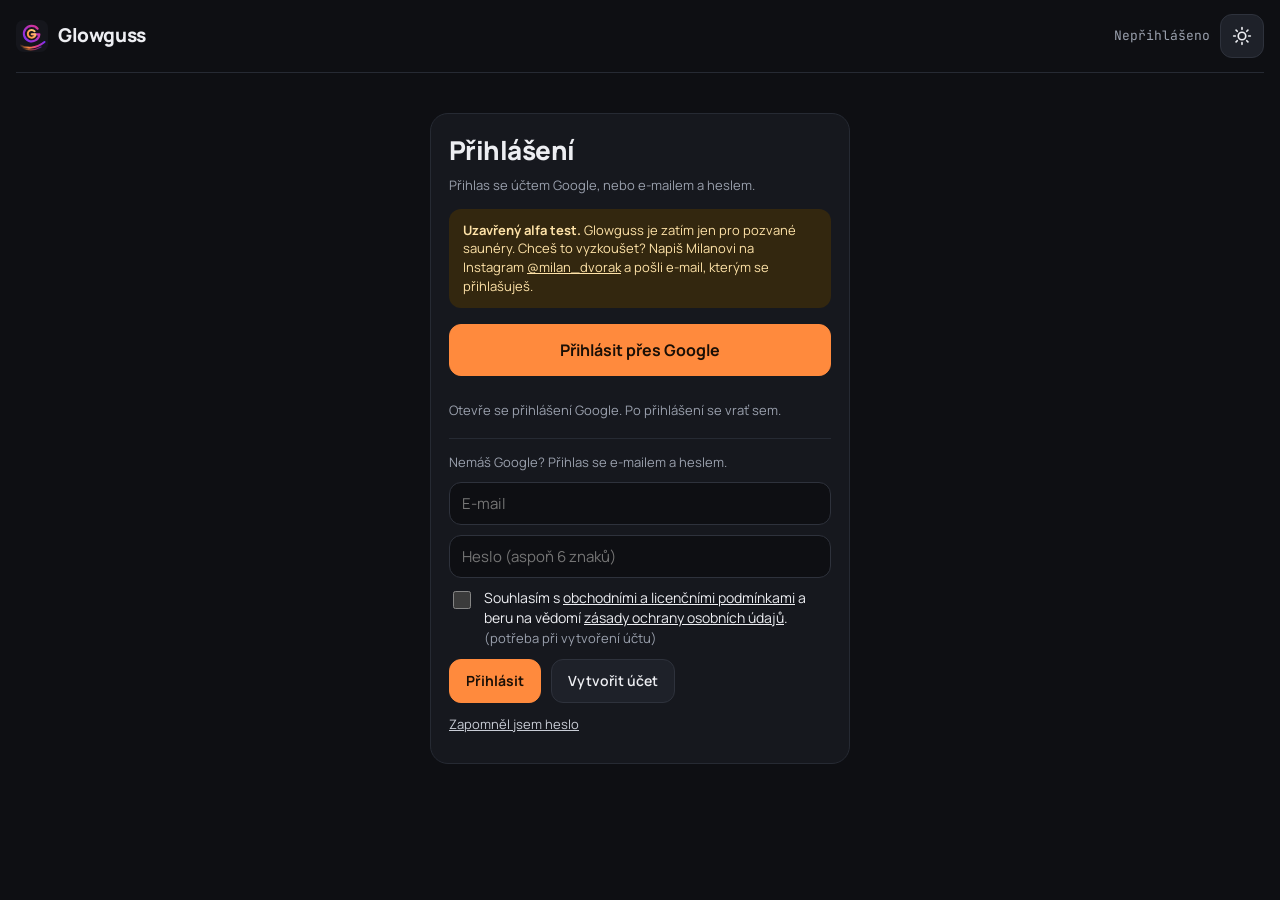
==== docs/app/index.html @ c02a1742 "Live: app from /test/ (Správa, Centrum, orders, 2 devices, 3-month licence, Glowy changes), legal pa" ====
<!doctype html><html lang="cs"><head><meta charset="utf-8"><meta name="viewport" content="width=device-width,initial-scale=1"><title>Glowguss</title><meta name="theme-color" content="#0E0F13"><link rel="manifest" href="manifest.json"><link rel="icon" href="ikona.png"><script>window.GLOWGUSS_WEB = true; if ("serviceWorker" in navigator) addEventListener("load", function () { navigator.serviceWorker.register("sw.js").catch(function () {}); });</script></head><body><title>Glowguss</title>
<script>try{if(localStorage.getItem("glowguss-motiv")==="svetly")document.documentElement.dataset.motiv="svetly";}catch(e){}</script>
<meta name="claude:viewport-fit-sides" content="cover">
<link rel="stylesheet" href="../fonty/fonty.css">
<style>
/* Light-show studio. Dark by default (light colours read best on dark); a light mode is switchable in the top bar (html[data-motiv="svetly"]). Layout: top bar with sections, per-show tabs, main + side columns that stack on phone. */
:root{
  --bg:#0E0F13; --panel:#16181E; --panel2:#1E2129; --line:#262A33; --line2:#2E323C;
  --fg:#EDEEF2; --fg2:#C9CDD6; --muted:#9AA0AD; --accent:#FF8A3D; --accent-ink:#1A0F06;
  --drop:#FFC14D; --ok:#7EE2B0; --ok-bg:#12301F; --bad:#FF7A7A; --bad-bg:#3A1717; --track:#121419;
  --f-ui:"Manrope",system-ui,-apple-system,"Segoe UI",sans-serif; --f-num:"JetBrains Mono",ui-monospace,"SFMono-Regular",Menlo,monospace;
  --chip:#1A1D24; --chip-on:#2A2E38; --hover:#454B58; --row:#22252D; --beat:rgba(255,255,255,.35); --beat2:rgba(255,255,255,.7);
  --off1:#15171C; --off2:#121419; --mark:#fff; --warn-bg:#33270F; --warn-fg:#FFE3A8; --bad-fg:#FFD9D9; --cellA:#1B1E25; --cellB:#20232B; --cell-line:#5A6070; --banner:#2a1d10;
  color-scheme:dark;
}
html[data-motiv="svetly"]{
  --bg:#EEF0F4; --panel:#FFFFFF; --panel2:#ECEEF2; --line:#C6CBD5; --line2:#B3BAC6;
  --fg:#16181D; --fg2:#3B414D; --muted:#5D6471; --accent:#FF8A3D; --accent-ink:#1A0F06;
  --drop:#F5B000; --ok:#127A45; --ok-bg:#DBF3E6; --bad:#C42B2B; --bad-bg:#FBE3E3; --track:#E3E6EC;
  --chip:#F7F8FA; --chip-on:#FFEBDC; --hover:#9AA1AE; --row:#E5E8ED; --beat:rgba(0,0,0,.28); --beat2:rgba(0,0,0,.6);
  --off1:#E8EAEE; --off2:#DFE2E8; --mark:#16181D; --warn-bg:#FFF1D1; --warn-fg:#5E4100; --bad-fg:#7A1A1A; --cellA:#E3E6EC; --cellB:#D7DBE3; --cell-line:#9AA1AE; --banner:#FFEBDD;
  color-scheme:light;
}
.motiv svg{width:20px;height:20px}
html[data-motiv="svetly"] .card,html[data-motiv="svetly"] nav.main,html[data-motiv="svetly"] .steps a{box-shadow:0 1px 2px rgba(20,24,32,.06),0 2px 8px rgba(20,24,32,.05)}
html[data-motiv="svetly"] .motiv .slunce,html:not([data-motiv="svetly"]) .motiv .mesic{display:none}
*{box-sizing:border-box}
body{margin:0;background:var(--bg);color:var(--fg);font-family:var(--f-ui);font-size:15px;line-height:1.45}
a{color:inherit}
.wrap{max-width:1440px;margin:0 auto;padding-left:max(16px,env(safe-area-inset-left,0px));padding-right:max(16px,env(safe-area-inset-right,0px));padding-block:0 48px}
header.top{display:flex;flex-wrap:wrap;align-items:center;justify-content:space-between;gap:12px;padding-block:14px;border-bottom:1px solid var(--line);margin-bottom:18px}
.brand{display:flex;align-items:center;gap:10px;text-decoration:none}
.brand b{font-size:19px;font-weight:800;letter-spacing:-.02em}
nav.main{display:flex;gap:4px;background:var(--panel);border:1px solid var(--line);border-radius:14px;padding:4px}
nav.main a,.tabs a{display:inline-flex;align-items:center;min-height:38px;padding:0 14px;border-radius:10px;text-decoration:none;font:700 14px var(--f-ui);color:var(--fg2)}
nav.main a[aria-current="page"]{background:var(--panel2);color:var(--fg)}
.tabs{display:flex;flex-wrap:wrap;gap:6px;margin:4px 0 18px}
.tabs a{border:1px solid var(--line2);background:var(--panel)}
.tabs a[aria-current="page"]{background:var(--accent);border-color:var(--accent);color:var(--accent-ink)}
.sub{font-size:13px;color:var(--muted)}
.row{display:flex;flex-wrap:wrap;gap:10px;align-items:center}
.between{justify-content:space-between}
.btn{display:inline-flex;align-items:center;justify-content:center;gap:8px;min-height:44px;padding:0 16px;border-radius:12px;border:1px solid var(--line2);background:var(--panel2);color:var(--fg);font:600 14px var(--f-ui);cursor:pointer;text-decoration:none}
.btn:hover{border-color:var(--hover)}
.btn:focus-visible,.chip:focus-visible,.part:focus-visible,input:focus-visible,textarea:focus-visible,select:focus-visible,.tap:focus-visible,a:focus-visible{outline:2px solid var(--accent);outline-offset:2px}
.btn.primary{background:var(--accent);color:var(--accent-ink);border-color:var(--accent);font-weight:700}
.btn.small{min-height:36px;padding:0 12px;font-size:13px;border-radius:10px}
.btn.icon{width:44px;padding:0}
.btn[disabled]{opacity:.45;cursor:default}
.status{font-size:13px;color:var(--muted);font-family:var(--f-num)}
.status.ok{color:var(--ok)}
.grid{display:flex;flex-wrap:wrap;gap:20px;align-items:flex-start}
.col-main{flex:999 1 640px;min-width:0;display:flex;flex-direction:column;gap:18px}
.col-side{flex:1 1 340px;min-width:0;max-width:440px;display:flex;flex-direction:column;gap:18px}
@media (max-width:760px){.col-side{max-width:none}}
.cards{display:grid;grid-template-columns:repeat(auto-fill,minmax(300px,1fr));gap:16px;align-items:start}
.card{background:var(--panel);border:1px solid var(--line);border-radius:18px;padding:18px;min-width:0}
.card h2{margin:0;font-size:16px;font-weight:700;text-wrap:balance}
.card h3{margin:0 0 6px;font-size:15px}
h1.page{font-size:24px;font-weight:800;letter-spacing:-.02em;margin:0}
.lbl{font-size:12px;font-weight:700;color:var(--muted);letter-spacing:.06em;text-transform:uppercase}
.tl{display:grid;grid-template-columns:78px minmax(0,1fr);column-gap:12px;row-gap:8px;align-items:center;margin-top:12px}
.lane{position:relative;height:26px;background:var(--track);border-radius:6px;overflow:hidden}
.lane.click{cursor:pointer}
.ruler{position:relative;height:16px;font:11px var(--f-num);color:var(--muted)}
.ruler span{position:absolute;transform:translateX(-50%);white-space:nowrap}
.parts{position:relative;height:48px;overflow:hidden;touch-action:pan-y}
.beat{position:absolute;bottom:0;width:1px;height:5px;background:var(--beat);pointer-events:none}.beat.takt{height:10px;background:var(--beat2)}
.vodit{position:absolute;top:0;bottom:0;width:2px;margin-left:-1px;background:#FF8A3D;pointer-events:none;z-index:5}.vodit span{position:absolute;top:2px;left:4px;background:#FF8A3D;color:#111;font:700 11px var(--f-num);padding:1px 4px;border-radius:4px;white-space:nowrap}
.mblok{position:absolute;top:6px;height:14px;min-width:6px;border-radius:4px;cursor:grab;touch-action:pan-y;box-shadow:inset -3px 0 0 rgba(0,0,0,.35)}
.part{position:absolute;top:0;bottom:0;border:2px solid transparent;border-radius:8px;padding:0 4px;color:#fff;font:700 11px var(--f-ui);overflow:hidden;text-overflow:ellipsis;white-space:nowrap;cursor:pointer;text-shadow:0 1px 2px rgba(0,0,0,.5)}
.part.sel{border-color:var(--mark)}
.cell{position:absolute;top:0;bottom:0}
.cell.off{background:repeating-linear-gradient(45deg,var(--off1) 0 4px,var(--off2) 4px 8px)}
.dmark{position:absolute;top:6px;width:10px;height:10px;margin-left:-5px;transform:rotate(45deg);border-radius:2px;background:var(--drop)}
.dmark.other{background:#7CB8FF}.dmark.calm{background:#B9A4FF}
.head{position:absolute;top:0;bottom:0;width:2px;margin-left:-1px;background:var(--mark);pointer-events:none}
.selbox{position:absolute;top:0;bottom:0;outline:2px solid var(--mark);outline-offset:-2px;border-radius:4px;pointer-events:none}
.player{display:flex;flex-wrap:wrap;gap:10px;align-items:center}
.time{font:500 15px var(--f-num);min-width:120px;font-variant-numeric:tabular-nums}
.chips{display:flex;flex-wrap:wrap;gap:8px}
.chip{display:inline-flex;align-items:center;gap:8px;min-height:40px;padding:0 14px;border-radius:999px;border:1.5px solid var(--line2);background:var(--chip);color:var(--fg);font:600 14px var(--f-ui);cursor:pointer}
.chip[aria-pressed="true"]{border-color:var(--accent);background:var(--chip-on)}
.dot{width:12px;height:12px;border-radius:50%;flex:none;display:inline-block}
.field{display:flex;flex-direction:column;gap:6px}
input[type=text],input[type=email],input[type=password],input[type=date],input[type=number],textarea,select{width:100%;background:var(--bg);color:var(--fg);border:1.5px solid var(--line2);border-radius:12px;padding:10px 12px;font:15px var(--f-ui)}
select{min-height:44px}
textarea{resize:vertical;min-height:84px;line-height:1.5}
input[type=range]{width:100%;accent-color:var(--accent)}
.sila{display:flex;gap:6px}
.sila button{width:44px;height:40px;border-radius:10px;border:1.5px solid var(--line2);background:var(--chip);color:var(--fg);font:700 14px var(--f-num);cursor:pointer}
.sila button[aria-pressed="true"]{background:var(--accent);color:var(--accent-ink);border-color:var(--accent)}
.seg{display:grid;grid-template-columns:repeat(3,minmax(0,1fr));gap:6px;background:var(--bg);border-radius:12px;padding:4px}
.seg button{min-height:40px;border:0;border-radius:9px;background:transparent;color:var(--fg2);font:700 13px var(--f-ui);cursor:pointer}
.seg button[aria-pressed="true"]{background:var(--drop);color:#14161B}
.seg.acc button[aria-pressed="true"]{background:var(--accent);color:var(--accent-ink)}
.tap{width:100%;min-height:120px;border:0;border-radius:18px;background:var(--drop);color:#14161B;font:800 28px var(--f-ui);cursor:pointer;display:flex;flex-direction:column;align-items:center;justify-content:center;gap:4px}
.tap small{font:600 13px var(--f-ui)}
.tap[disabled]{opacity:.4;cursor:default}
.dlist{display:flex;flex-direction:column;max-height:340px;overflow:auto}
.drow{display:flex;align-items:center;gap:8px;min-height:48px;border-top:1px solid var(--row)}
.drow .t{font:500 14px var(--f-num);font-variant-numeric:tabular-nums;min-width:66px}
.drow .m{font-size:12px;color:var(--muted);flex:1;min-width:0;white-space:nowrap;overflow:hidden;text-overflow:ellipsis}
@media (max-width:700px){.ruler span.odd{display:none}}
.mini{width:36px;height:36px;border-radius:9px;border:1px solid var(--line2);background:transparent;color:var(--fg2);cursor:pointer;display:inline-flex;align-items:center;justify-content:center;flex:none}
.mini:hover{color:var(--fg);border-color:var(--hover)}
.mini[disabled]{opacity:.35;cursor:default}
.note{font-size:13px;color:var(--muted);line-height:1.55;margin:0}
.box{background:var(--panel2);border-radius:12px;padding:12px 14px}
.okbox{background:var(--ok-bg);color:var(--fg2);border-radius:12px;padding:12px 14px;font-size:13px}
.badbox{background:var(--bad-bg);color:var(--bad-fg);border-radius:12px;padding:12px 14px;font-size:13px}
.warnbox{background:var(--warn-bg);color:var(--warn-fg);border-radius:12px;padding:12px 14px;font-size:13px}
.empty{padding:40px 10px;text-align:center;color:var(--muted)}
.badge{display:inline-flex;align-items:center;gap:6px;padding:2px 10px;border-radius:999px;background:var(--panel2);font:600 12px var(--f-ui);color:var(--fg2)}
.badge.ok{background:var(--ok-bg);color:var(--ok)}
.stats{display:flex;flex-wrap:wrap;gap:18px;margin-top:10px}
.stats div{display:flex;flex-direction:column}
.stats b{font:500 20px var(--f-num)}
table.t{width:100%;border-collapse:collapse;font-size:14px}
table.t th{text-align:left;font-size:12px;color:var(--muted);font-weight:700;padding:6px 8px;border-bottom:1px solid var(--line)}
table.t td{padding:8px;border-bottom:1px solid var(--row);font-variant-numeric:tabular-nums}
table.t td.n{font-family:var(--f-num)}
.scroll{overflow:auto;max-height:420px}
.stage{position:relative;height:min(62vh,620px);min-height:320px;border-radius:14px;overflow:hidden;background:#07080A;touch-action:none}
.stage canvas{display:block;width:100%;height:100%}
.stage .hint{position:absolute;left:12px;bottom:10px;font-size:12px;color:#B5BAC5;pointer-events:none;text-shadow:0 1px 2px #000}
.legend{display:flex;flex-direction:column;gap:8px}
.legend .r{display:flex;align-items:center;gap:10px;font-size:14px}
.legend .sw{display:flex;gap:3px;flex-wrap:wrap}
.legend .sw span{width:14px;height:14px;border-radius:4px;border:1px solid var(--line2)}
.prop{border-left:3px solid var(--accent);padding:10px 12px;background:var(--panel2);border-radius:0 12px 12px 0;display:flex;flex-direction:column;gap:8px}
.prop.done{opacity:.55;border-left-color:var(--line2)}
.light{display:flex;align-items:center;gap:8px;min-height:44px;border-top:1px solid var(--row)}
.light .nm{flex:1;min-width:0;font-size:14px;overflow:hidden;text-overflow:ellipsis;white-space:nowrap}
.light select{width:auto;min-height:36px;padding:4px 8px;font-size:13px;border-radius:9px}
.vh{position:absolute;width:1px;height:1px;overflow:hidden;clip:rect(0 0 0 0);white-space:nowrap}
@media (max-width:520px){.tl{grid-template-columns:56px minmax(0,1fr)}.lbl.l{font-size:10px}nav.main a{padding:0 10px}}
/* guided mode */
.steps{list-style:none;display:flex;gap:6px;padding:0;margin:16px 0 0;overflow-x:auto}
.steps li{flex:1 1 0;min-width:0}
.steps a{display:flex;align-items:center;gap:8px;min-height:48px;padding:0 12px;border-radius:12px;background:var(--panel);border:1px solid var(--line);text-decoration:none;color:var(--muted);font:700 14px var(--f-ui)}
.steps .num{width:26px;height:26px;border-radius:50%;display:inline-flex;align-items:center;justify-content:center;background:var(--panel2);color:var(--fg2);font:700 13px var(--f-num);flex:none}
.steps a.done{color:var(--fg2)}.steps a.done .num{background:var(--ok-bg);color:var(--ok)}
.steps a[aria-current="step"]{border-color:var(--accent);color:var(--fg)}.steps a[aria-current="step"] .num{background:var(--accent);color:var(--accent-ink)}
.steps .nm{overflow:hidden;text-overflow:ellipsis;white-space:nowrap}
@media (max-width:640px){.steps .nm{display:none}.steps a{justify-content:center;padding:0}.steps a[aria-current="step"] .nm{display:inline}.steps li:has(a[aria-current="step"]){flex:2 1 0}}
.stephead{margin:22px 0 16px}.stephead h2{margin:0;font-size:26px;font-weight:800;letter-spacing:-.02em;text-wrap:balance}.stephead p{margin:6px 0 0;color:var(--fg2);max-width:70ch}
.stepnav{display:flex;justify-content:space-between;gap:12px;margin-top:22px;padding-top:18px;border-top:1px solid var(--line)}
.btn.big{min-height:52px;padding:0 22px;font-size:16px}
.tl.big .parts{height:64px}.tl.big .part{font-size:13px}
.lane.tall{height:44px}.lane.tall .dmark{top:16px;width:12px;height:12px;margin-left:-6px}
.pcols{display:grid;grid-template-columns:repeat(auto-fit,minmax(280px,1fr));gap:20px 28px;align-items:start}.pcol{display:flex;flex-direction:column;gap:16px;min-width:0}.sw{width:34px;height:34px;border-radius:50%;border:2px solid transparent;cursor:pointer;padding:0;box-shadow:inset 0 0 0 1px rgba(255,255,255,.15)}.sw[aria-pressed=true]{border-color:#fff;box-shadow:0 0 0 2px #FF8A3D}.sw:focus-visible{outline:2px solid #FF8A3D;outline-offset:2px}
details.more>summary{cursor:pointer;color:var(--fg2);font:600 14px var(--f-ui);min-height:36px;display:flex;align-items:center}
details.more>summary::before{content:"▸";margin-right:8px;transition:transform .15s}details.more[open]>summary::before{transform:rotate(90deg)}
.drop{display:flex;flex-direction:column;align-items:center;justify-content:center;gap:6px;min-height:170px;border:2px dashed var(--line2);border-radius:16px;cursor:pointer;color:var(--fg2);text-align:center;padding:16px}
.drop:hover{border-color:var(--accent)}.drop b{font-size:18px;color:var(--fg)}.drop span{font-size:13px;color:var(--muted)}
.drop.ok{border-style:solid;border-color:var(--ok)}
label.drop:focus-within{outline:2px solid var(--accent)}
/* mood buttons = a live mini sauna: a row of lamps plays the mood (colours travel at its speed, strong moods flash on a beat) */
.chip.nal{flex-direction:column;align-items:stretch;gap:7px;min-height:0;padding:9px 12px 8px;border-radius:14px;background:#0B0C10;border:1.5px solid #2E323C;color:#EDEEF2;min-width:132px}
.chip.nal[aria-pressed="true"]{border-color:var(--accent);box-shadow:0 0 0 2px var(--accent)}
.chip.nal:hover{border-color:#5A6070}
.nal-nm{font:600 13px var(--f-ui);text-align:left;white-space:nowrap}
.nal-lampy{display:flex;justify-content:space-between;gap:6px;opacity:var(--nal-jas)}
.nal-lampy i{width:12px;height:12px;border-radius:50%;background:var(--c1);box-shadow:0 0 8px 1px var(--c1);animation:nal-barvy var(--nal-t) linear infinite}
.nal-stoji .nal-lampy i{animation:none}
.nal-dech .nal-lampy{animation:nal-dech 5s ease-in-out infinite}
.nal-jemne .nal-lampy i{animation:nal-barvy var(--nal-t) linear infinite,nal-uder-jemne .5s ease-out infinite}
.nal-bici .nal-lampy i{animation:nal-barvy var(--nal-t) linear infinite,nal-uder .5s ease-out infinite}
.nal-tep .nal-lampy{animation:nal-tep 1.1s ease-out infinite}
@keyframes nal-tep{0%{filter:brightness(1.6)}12%{filter:brightness(.6)}22%{filter:brightness(1.35)}40%,100%{filter:brightness(.35)}}
.nal-uv .nal-lampy i{box-shadow:0 0 10px 3px var(--c1)}
@keyframes nal-barvy{0%,100%{background:var(--c1);box-shadow:0 0 8px 1px var(--c1)}33%{background:var(--c2);box-shadow:0 0 8px 1px var(--c2)}66%{background:var(--c3);box-shadow:0 0 8px 1px var(--c3)}}
@keyframes nal-dech{0%,100%{opacity:calc(var(--nal-jas) * .55)}50%{opacity:var(--nal-jas)}}
@keyframes nal-uder{0%{filter:brightness(1.7)}100%{filter:brightness(.55)}}
@keyframes nal-uder-jemne{0%{filter:brightness(1.25)}100%{filter:brightness(.85)}}
@media (prefers-reduced-motion:reduce){.nal-lampy,.nal-lampy i{animation:none!important}}
.sw-kolo{position:relative;display:inline-block;background:conic-gradient(#ff0040,#ff8a00,#ffd000,#00d26a,#00c8ff,#2050ff,#a020ff,#ff0040)}
.sw-kolo input{position:absolute;inset:0;width:100%;height:100%;opacity:0;cursor:pointer;border:0;padding:0}
.sw-kolo[aria-pressed=true]{border-color:#fff;box-shadow:0 0 0 2px #FF8A3D}
.sw-kolo.spatne{animation:sw-ne .3s 3}
@keyframes sw-ne{50%{transform:translateX(3px)}}
.stage.stage-mini{height:260px;min-height:0}
.mini-nahled{position:sticky;top:12px;z-index:2}
.col-side:has(.mini-nahled){align-self:stretch}
details#dropyBox>summary{cursor:pointer;display:flex;align-items:center;min-height:28px;list-style:none}
details#dropyBox>summary::-webkit-details-marker{display:none}
details#dropyBox>summary::before{content:"▸";margin-right:8px;color:var(--muted)}details#dropyBox[open]>summary::before{content:"▾"}
details#dropyBox[open]>section{margin-top:12px}
/* show folders */
details.slozka{margin-bottom:22px}
details.slozka>summary{list-style:none;display:flex;align-items:center;justify-content:space-between;gap:10px 12px;flex-wrap:wrap;cursor:pointer;padding:8px 10px 8px 14px;min-height:56px;background:var(--panel);border:1px solid var(--line);border-radius:14px;margin-bottom:14px}
details.slozka>summary::-webkit-details-marker{display:none}
details.slozka:not([open])>summary{margin-bottom:0}
.sl-nm{display:flex;align-items:center;gap:10px;font-size:16px;min-width:0}
.sl-nm::before{content:"▸";color:var(--muted);transition:transform .15s}details.slozka[open] .sl-nm::before{transform:rotate(90deg)}
.sl-nm svg,#sl-nova svg{color:var(--accent);flex:none}
.sl-nm b{overflow-wrap:anywhere}
.sl-ren{width:auto!important;min-width:180px;padding:6px 10px!important}
.sl-ostatni{font-size:16px;font-weight:700;margin:6px 0 14px;color:var(--fg2)}
.sl-vyber{display:flex;flex-direction:column;gap:2px;max-height:min(420px,50vh);overflow:auto;border:1px solid var(--line);border-radius:12px;padding:6px}
.sl-show{display:flex;align-items:center;gap:10px;min-height:42px;padding:0 8px;border-radius:8px;cursor:pointer}
.sl-show:hover{background:var(--panel2)}
.sl-show input{width:18px;height:18px;flex:none;accent-color:var(--accent)}
.sl-new{margin-top:6px}
@media (prefers-reduced-motion:reduce){*{transition:none!important}}
</style>

<div class="wrap">
  <header class="top">
    <a class="brand" href="#/">
      <svg width="32" height="32" viewBox="0 0 64 64" aria-hidden="true"><defs> <linearGradient id="lg-g1" x1="0" y1="1" x2="1" y2="0"><stop offset="0" stop-color="#7B2FF7"/><stop offset=".5" stop-color="#E0338A"/><stop offset="1" stop-color="#FFB25B"/></linearGradient> <linearGradient id="lg-g2" x1="0" y1="0" x2="1" y2="0"><stop offset="0" stop-color="#FF8A3D" stop-opacity="0"/><stop offset=".35" stop-color="#FF8A3D"/><stop offset=".7" stop-color="#E0338A"/><stop offset="1" stop-color="#7B2FF7"/></linearGradient> <linearGradient id="lg-g3" x1="0" y1="1" x2="0" y2="0"><stop offset="0" stop-color="#FFB25B"/><stop offset=".5" stop-color="#E0338A"/><stop offset="1" stop-color="#7B2FF7"/></linearGradient> <radialGradient id="lg-gl" cx="50%" cy="50%" r="50%"><stop offset="0" stop-color="#FF8A3D" stop-opacity=".55"/><stop offset="1" stop-color="#FF8A3D" stop-opacity="0"/></radialGradient> <linearGradient id="lg-g4" x1="0" y1="1" x2="1" y2="0"><stop offset="0" stop-color="#FF8A3D"/><stop offset="1" stop-color="#FFD27A"/></linearGradient><linearGradient id="lg-g5" x1="0" y1="1" x2="1" y2="0"><stop offset="0" stop-color="#7B2FF7"/><stop offset="1" stop-color="#E0338A"/></linearGradient></defs><rect width="64" height="64" rx="15" fill="#15161C"/><g transform="translate(2 -4) scale(.86)"><path d="M48 25A18 18 0 1 0 52 38H37" fill="none" stroke="url(#lg-g5)" stroke-width="5" stroke-linecap="round" stroke-linejoin="round"/><path d="M41 31A9 9 0 1 0 43 38H34" fill="none" stroke="url(#lg-g4)" stroke-width="4.5" stroke-linecap="round" stroke-linejoin="round"/></g><path d="M7 50C20 58 40 58 57 44" fill="none" stroke="url(#lg-g2)" stroke-width="4" stroke-linecap="round"/><path d="M12 56C24 61 38 61 50 54" fill="none" stroke="url(#lg-g2)" stroke-width="2.4" stroke-linecap="round" opacity=".6"/></svg>
      <b>Glowguss</b>
    </a>
    <nav class="main" aria-label="Sekce">
      <a href="#/" id="nav-show">Show</a>
      <a href="#/sauny" id="nav-sauny">Sauny</a>
    </nav>
    <div class="row" style="gap:10px;flex-wrap:nowrap"><span class="status" id="status" role="status">…</span>
    <button class="btn icon motiv" id="motiv" type="button" aria-label="Přepnout světlý a tmavý režim" title="Světlý / tmavý režim"><svg class="slunce" viewBox="0 0 24 24" fill="none" stroke="currentColor" stroke-width="2" stroke-linecap="round" aria-hidden="true"><circle cx="12" cy="12" r="4.5"/><path d="M12 2v2M12 20v2M2 12h2M20 12h2M4.9 4.9l1.4 1.4M17.7 17.7l1.4 1.4M4.9 19.1l1.4-1.4M17.7 6.3l1.4-1.4"/></svg><svg class="mesic" viewBox="0 0 24 24" fill="none" stroke="currentColor" stroke-width="2" stroke-linejoin="round" aria-hidden="true"><path d="M20 14.5A8 8 0 0 1 9.5 4a8 8 0 1 0 10.5 10.5z"/></svg></button></div>
  </header>
<script>(function(){var r=document.documentElement,b=document.getElementById("motiv");function barva(){var m=document.querySelector('meta[name="theme-color"]');if(m)m.content=r.dataset.motiv==="svetly"?"#EEF0F4":"#0E0F13";}
b.addEventListener("click",function(){if(r.dataset.motiv==="svetly")delete r.dataset.motiv;else r.dataset.motiv="svetly";try{localStorage.setItem("glowguss-motiv",r.dataset.motiv||"tmavy");}catch(e){}barva();});addEventListener("load",barva);})();</script>
  <main id="view"><div class="card empty">Načítám…</div></main>
</div>


<script>
window.SVETLA_SERVER = {"url": "https://oeudbwgrjsqxnrzqkmrf.supabase.co", "anon": "sb_publishable_1_Ak1l56Xtc44RMnVSXAsg_Fmo7t_xQ", "kontakt": ""};
</script>
<script>
window.__SEED = {}; window.SVETLA_DB_KEY = "svetla-v2";
</script>
<script>
/* Offline shim: the app's window.claude.use() backed by this browser's localStorage (data stay on this computer),
   file saving via a normal browser download, and no AI (needs a connection to Claude). */
(function () {
  var KEY = window.SVETLA_DB_KEY || "svetla-offline-v1", D;
  try { D = JSON.parse(localStorage.getItem(KEY) || "null"); } catch (e) { D = null; }
  if (!D) D = JSON.parse(JSON.stringify(window.__SEED));
  else Object.keys(window.__SEED).forEach(function (k) {
    var n = window.__SEED[k];
    if (!(k in D)) D[k] = JSON.parse(JSON.stringify(n));   // new saunas/shows from a newer file
    else if (n && n.d3 && (n.d3.v || 0) > ((D[k].d3 || {}).v || 0)) D[k].d3 = JSON.parse(JSON.stringify(n.d3));   // better 3D layout from a newer version
    if (n && (n.rev || 0) > (D[k].rev || 0)) { D[k].modely = JSON.parse(JSON.stringify(n.modely)); D[k].rev = n.rev; }   // fixed fixture settings from a newer version
  });   // new saunas/shows from a newer file
  // server backup (klient.js): every change is marked with its time, the client uploads it later
  var META = KEY + "-zmeny", M = {}; try { M = JSON.parse(localStorage.getItem(META) || "{}"); } catch (e) { M = {}; }
  function zmena(p, smazano) { M[p] = { t: new Date().toISOString(), x: !!smazano, ok: false }; try { localStorage.setItem(META, JSON.stringify(M)); } catch (e) {} if (window.__dbZmena) window.__dbZmena(); }
  window.__svetlaDB = { D: function () { return D; }, M: function () { return M; },
    prevzit: function (p, data, t, smazano) { if (smazano) delete D[p]; else D[p] = cp(data); M[p] = { t: t, x: !!smazano, ok: true }; persist(); try { localStorage.setItem(META, JSON.stringify(M)); } catch (e) {} },
    odeslano: function (p, t) { if (M[p] && M[p].t === t) { M[p].ok = true; try { localStorage.setItem(META, JSON.stringify(M)); } catch (e) {} } } };
  function persist() { try { localStorage.setItem(KEY, JSON.stringify(D)); } catch (e) { console.warn("Uložení do prohlížeče selhalo", e); } }
  function cp(o) { return o === undefined ? undefined : JSON.parse(JSON.stringify(o)); }
  function snap(p) { return { id: p.split("/").pop(), exists: p in D, data: function () { return cp(D[p]); }, metadata: { hasPendingWrites: false } }; }
  function doc(p) {
    return { id: p.split("/").pop(),
      get: async function () { return snap(p); },
      set: async function (d) { D[p] = cp(d); persist(); zmena(p); },
      update: async function (d) { D[p] = Object.assign(D[p] || {}, cp(d)); persist(); zmena(p); },
      delete: async function () { delete D[p]; persist(); zmena(p, true); },
      onSnapshot: function (f) { setTimeout(function () { f(snap(p)); }, 0); return function () {}; } };
  }
  var db = { doc: doc, collection: function (c) { return { get: async function () { return { docs: Object.keys(D).filter(function (k) { var s = k.split("/"); return s[0] === c && s.length === 2; }).map(snap) }; }, doc: function (i) { return doc(c + "/" + i); } }; } };
  var downloads = { save: async function (r) {
    var b = r.data instanceof Blob ? r.data : new Blob([r.data]), a = document.createElement("a");
    a.href = URL.createObjectURL(b); a.download = r.filename; document.body.appendChild(a); a.click();
    setTimeout(function () { URL.revokeObjectURL(a.href); a.remove(); }, 2000); return { status: "saved" }; } };
  window.claude = { use: async function (n) { return n === "db" ? db : n === "downloads" ? downloads : null; } };
  window.SVETLA_OFFLINE = true;
})();

</script>
<script>
/**
 * @license
 * Copyright 2010-2021 Three.js Authors
 * SPDX-License-Identifier: MIT
 */
!function(t,e){"object"==typeof exports&&"undefined"!=typeof module?e(exports):"function"==typeof define&&define.amd?define(["exports"],e):e((t="undefined"!=typeof globalThis?globalThis:t||self).THREE={})}(this,(function(t){"use strict";const e="128",n=100,i=300,r=301,s=302,a=303,o=304,l=306,c=307,h=1e3,u=1001,d=1002,p=1003,m=1004,f=1005,g=1006,v=1007,y=1008,x=1009,_=1012,w=1014,b=1015,M=1016,S=1020,T=1022,E=1023,A=1026,L=1027,R=33776,C=33777,P=33778,D=33779,I=35840,N=35841,B=35842,z=35843,F=37492,O=37496,H=2300,G=2301,U=2302,k=2400,V=2401,W=2402,j=2500,q=2501,X=3e3,Y=3001,Z=3007,J=3002,Q=3004,K=3005,$=3006,tt=7680,et=35044,nt=35048,it="300 es";class rt{addEventListener(t,e){void 0===this._listeners&&(this._listeners={});const n=this._listeners;void 0===n[t]&&(n[t]=[]),-1===n[t].indexOf(e)&&n[t].push(e)}hasEventListener(t,e){if(void 0===this._listeners)return!1;const n=this._listeners;return void 0!==n[t]&&-1!==n[t].indexOf(e)}removeEventListener(t,e){if(void 0===this._listeners)return;const n=this._listeners[t];if(void 0!==n){const t=n.indexOf(e);-1!==t&&n.splice(t,1)}}dispatchEvent(t){if(void 0===this._listeners)return;const e=this._listeners[t.type];if(void 0!==e){t.target=this;const n=e.slice(0);for(let e=0,i=n.length;e<i;e++)n[e].call(this,t);t.target=null}}}const st=[];for(let t=0;t<256;t++)st[t]=(t<16?"0":"")+t.toString(16);let at=1234567;const ot=Math.PI/180,lt=180/Math.PI;function ct(){const t=4294967295*Math.random()|0,e=4294967295*Math.random()|0,n=4294967295*Math.random()|0,i=4294967295*Math.random()|0;return(st[255&t]+st[t>>8&255]+st[t>>16&255]+st[t>>24&255]+"-"+st[255&e]+st[e>>8&255]+"-"+st[e>>16&15|64]+st[e>>24&255]+"-"+st[63&n|128]+st[n>>8&255]+"-"+st[n>>16&255]+st[n>>24&255]+st[255&i]+st[i>>8&255]+st[i>>16&255]+st[i>>24&255]).toUpperCase()}function ht(t,e,n){return Math.max(e,Math.min(n,t))}function ut(t,e){return(t%e+e)%e}function dt(t,e,n){return(1-n)*t+n*e}function pt(t){return 0==(t&t-1)&&0!==t}function mt(t){return Math.pow(2,Math.ceil(Math.log(t)/Math.LN2))}function ft(t){return Math.pow(2,Math.floor(Math.log(t)/Math.LN2))}var gt=Object.freeze({__proto__:null,DEG2RAD:ot,RAD2DEG:lt,generateUUID:ct,clamp:ht,euclideanModulo:ut,mapLinear:function(t,e,n,i,r){return i+(t-e)*(r-i)/(n-e)},inverseLerp:function(t,e,n){return t!==e?(n-t)/(e-t):0},lerp:dt,damp:function(t,e,n,i){return dt(t,e,1-Math.exp(-n*i))},pingpong:function(t,e=1){return e-Math.abs(ut(t,2*e)-e)},smoothstep:function(t,e,n){return t<=e?0:t>=n?1:(t=(t-e)/(n-e))*t*(3-2*t)},smootherstep:function(t,e,n){return t<=e?0:t>=n?1:(t=(t-e)/(n-e))*t*t*(t*(6*t-15)+10)},randInt:function(t,e){return t+Math.floor(Math.random()*(e-t+1))},randFloat:function(t,e){return t+Math.random()*(e-t)},randFloatSpread:function(t){return t*(.5-Math.random())},seededRandom:function(t){return void 0!==t&&(at=t%2147483647),at=16807*at%2147483647,(at-1)/2147483646},degToRad:function(t){return t*ot},radToDeg:function(t){return t*lt},isPowerOfTwo:pt,ceilPowerOfTwo:mt,floorPowerOfTwo:ft,setQuaternionFromProperEuler:function(t,e,n,i,r){const s=Math.cos,a=Math.sin,o=s(n/2),l=a(n/2),c=s((e+i)/2),h=a((e+i)/2),u=s((e-i)/2),d=a((e-i)/2),p=s((i-e)/2),m=a((i-e)/2);switch(r){case"XYX":t.set(o*h,l*u,l*d,o*c);break;case"YZY":t.set(l*d,o*h,l*u,o*c);break;case"ZXZ":t.set(l*u,l*d,o*h,o*c);break;case"XZX":t.set(o*h,l*m,l*p,o*c);break;case"YXY":t.set(l*p,o*h,l*m,o*c);break;case"ZYZ":t.set(l*m,l*p,o*h,o*c);break;default:console.warn("THREE.MathUtils: .setQuaternionFromProperEuler() encountered an unknown order: "+r)}}});class vt{constructor(t=0,e=0){this.x=t,this.y=e}get width(){return this.x}set width(t){this.x=t}get height(){return this.y}set height(t){this.y=t}set(t,e){return this.x=t,this.y=e,this}setScalar(t){return this.x=t,this.y=t,this}setX(t){return this.x=t,this}setY(t){return this.y=t,this}setComponent(t,e){switch(t){case 0:this.x=e;break;case 1:this.y=e;break;default:throw new Error("index is out of range: "+t)}return this}getComponent(t){switch(t){case 0:return this.x;case 1:return this.y;default:throw new Error("index is out of range: "+t)}}clone(){return new this.constructor(this.x,this.y)}copy(t){return this.x=t.x,this.y=t.y,this}add(t,e){return void 0!==e?(console.warn("THREE.Vector2: .add() now only accepts one argument. Use .addVectors( a, b ) instead."),this.addVectors(t,e)):(this.x+=t.x,this.y+=t.y,this)}addScalar(t){return this.x+=t,this.y+=t,this}addVectors(t,e){return this.x=t.x+e.x,this.y=t.y+e.y,this}addScaledVector(t,e){return this.x+=t.x*e,this.y+=t.y*e,this}sub(t,e){return void 0!==e?(console.warn("THREE.Vector2: .sub() now only accepts one argument. Use .subVectors( a, b ) instead."),this.subVectors(t,e)):(this.x-=t.x,this.y-=t.y,this)}subScalar(t){return this.x-=t,this.y-=t,this}subVectors(t,e){return this.x=t.x-e.x,this.y=t.y-e.y,this}multiply(t){return this.x*=t.x,this.y*=t.y,this}multiplyScalar(t){return this.x*=t,this.y*=t,this}divide(t){return this.x/=t.x,this.y/=t.y,this}divideScalar(t){return this.multiplyScalar(1/t)}applyMatrix3(t){const e=this.x,n=this.y,i=t.elements;return this.x=i[0]*e+i[3]*n+i[6],this.y=i[1]*e+i[4]*n+i[7],this}min(t){return this.x=Math.min(this.x,t.x),this.y=Math.min(this.y,t.y),this}max(t){return this.x=Math.max(this.x,t.x),this.y=Math.max(this.y,t.y),this}clamp(t,e){return this.x=Math.max(t.x,Math.min(e.x,this.x)),this.y=Math.max(t.y,Math.min(e.y,this.y)),this}clampScalar(t,e){return this.x=Math.max(t,Math.min(e,this.x)),this.y=Math.max(t,Math.min(e,this.y)),this}clampLength(t,e){const n=this.length();return this.divideScalar(n||1).multiplyScalar(Math.max(t,Math.min(e,n)))}floor(){return this.x=Math.floor(this.x),this.y=Math.floor(this.y),this}ceil(){return this.x=Math.ceil(this.x),this.y=Math.ceil(this.y),this}round(){return this.x=Math.round(this.x),this.y=Math.round(this.y),this}roundToZero(){return this.x=this.x<0?Math.ceil(this.x):Math.floor(this.x),this.y=this.y<0?Math.ceil(this.y):Math.floor(this.y),this}negate(){return this.x=-this.x,this.y=-this.y,this}dot(t){return this.x*t.x+this.y*t.y}cross(t){return this.x*t.y-this.y*t.x}lengthSq(){return this.x*this.x+this.y*this.y}length(){return Math.sqrt(this.x*this.x+this.y*this.y)}manhattanLength(){return Math.abs(this.x)+Math.abs(this.y)}normalize(){return this.divideScalar(this.length()||1)}angle(){return Math.atan2(-this.y,-this.x)+Math.PI}distanceTo(t){return Math.sqrt(this.distanceToSquared(t))}distanceToSquared(t){const e=this.x-t.x,n=this.y-t.y;return e*e+n*n}manhattanDistanceTo(t){return Math.abs(this.x-t.x)+Math.abs(this.y-t.y)}setLength(t){return this.normalize().multiplyScalar(t)}lerp(t,e){return this.x+=(t.x-this.x)*e,this.y+=(t.y-this.y)*e,this}lerpVectors(t,e,n){return this.x=t.x+(e.x-t.x)*n,this.y=t.y+(e.y-t.y)*n,this}equals(t){return t.x===this.x&&t.y===this.y}fromArray(t,e=0){return this.x=t[e],this.y=t[e+1],this}toArray(t=[],e=0){return t[e]=this.x,t[e+1]=this.y,t}fromBufferAttribute(t,e,n){return void 0!==n&&console.warn("THREE.Vector2: offset has been removed from .fromBufferAttribute()."),this.x=t.getX(e),this.y=t.getY(e),this}rotateAround(t,e){const n=Math.cos(e),i=Math.sin(e),r=this.x-t.x,s=this.y-t.y;return this.x=r*n-s*i+t.x,this.y=r*i+s*n+t.y,this}random(){return this.x=Math.random(),this.y=Math.random(),this}}vt.prototype.isVector2=!0;class yt{constructor(){this.elements=[1,0,0,0,1,0,0,0,1],arguments.length>0&&console.error("THREE.Matrix3: the constructor no longer reads arguments. use .set() instead.")}set(t,e,n,i,r,s,a,o,l){const c=this.elements;return c[0]=t,c[1]=i,c[2]=a,c[3]=e,c[4]=r,c[5]=o,c[6]=n,c[7]=s,c[8]=l,this}identity(){return this.set(1,0,0,0,1,0,0,0,1),this}copy(t){const e=this.elements,n=t.elements;return e[0]=n[0],e[1]=n[1],e[2]=n[2],e[3]=n[3],e[4]=n[4],e[5]=n[5],e[6]=n[6],e[7]=n[7],e[8]=n[8],this}extractBasis(t,e,n){return t.setFromMatrix3Column(this,0),e.setFromMatrix3Column(this,1),n.setFromMatrix3Column(this,2),this}setFromMatrix4(t){const e=t.elements;return this.set(e[0],e[4],e[8],e[1],e[5],e[9],e[2],e[6],e[10]),this}multiply(t){return this.multiplyMatrices(this,t)}premultiply(t){return this.multiplyMatrices(t,this)}multiplyMatrices(t,e){const n=t.elements,i=e.elements,r=this.elements,s=n[0],a=n[3],o=n[6],l=n[1],c=n[4],h=n[7],u=n[2],d=n[5],p=n[8],m=i[0],f=i[3],g=i[6],v=i[1],y=i[4],x=i[7],_=i[2],w=i[5],b=i[8];return r[0]=s*m+a*v+o*_,r[3]=s*f+a*y+o*w,r[6]=s*g+a*x+o*b,r[1]=l*m+c*v+h*_,r[4]=l*f+c*y+h*w,r[7]=l*g+c*x+h*b,r[2]=u*m+d*v+p*_,r[5]=u*f+d*y+p*w,r[8]=u*g+d*x+p*b,this}multiplyScalar(t){const e=this.elements;return e[0]*=t,e[3]*=t,e[6]*=t,e[1]*=t,e[4]*=t,e[7]*=t,e[2]*=t,e[5]*=t,e[8]*=t,this}determinant(){const t=this.elements,e=t[0],n=t[1],i=t[2],r=t[3],s=t[4],a=t[5],o=t[6],l=t[7],c=t[8];return e*s*c-e*a*l-n*r*c+n*a*o+i*r*l-i*s*o}invert(){const t=this.elements,e=t[0],n=t[1],i=t[2],r=t[3],s=t[4],a=t[5],o=t[6],l=t[7],c=t[8],h=c*s-a*l,u=a*o-c*r,d=l*r-s*o,p=e*h+n*u+i*d;if(0===p)return this.set(0,0,0,0,0,0,0,0,0);const m=1/p;return t[0]=h*m,t[1]=(i*l-c*n)*m,t[2]=(a*n-i*s)*m,t[3]=u*m,t[4]=(c*e-i*o)*m,t[5]=(i*r-a*e)*m,t[6]=d*m,t[7]=(n*o-l*e)*m,t[8]=(s*e-n*r)*m,this}transpose(){let t;const e=this.elements;return t=e[1],e[1]=e[3],e[3]=t,t=e[2],e[2]=e[6],e[6]=t,t=e[5],e[5]=e[7],e[7]=t,this}getNormalMatrix(t){return this.setFromMatrix4(t).invert().transpose()}transposeIntoArray(t){const e=this.elements;return t[0]=e[0],t[1]=e[3],t[2]=e[6],t[3]=e[1],t[4]=e[4],t[5]=e[7],t[6]=e[2],t[7]=e[5],t[8]=e[8],this}setUvTransform(t,e,n,i,r,s,a){const o=Math.cos(r),l=Math.sin(r);return this.set(n*o,n*l,-n*(o*s+l*a)+s+t,-i*l,i*o,-i*(-l*s+o*a)+a+e,0,0,1),this}scale(t,e){const n=this.elements;return n[0]*=t,n[3]*=t,n[6]*=t,n[1]*=e,n[4]*=e,n[7]*=e,this}rotate(t){const e=Math.cos(t),n=Math.sin(t),i=this.elements,r=i[0],s=i[3],a=i[6],o=i[1],l=i[4],c=i[7];return i[0]=e*r+n*o,i[3]=e*s+n*l,i[6]=e*a+n*c,i[1]=-n*r+e*o,i[4]=-n*s+e*l,i[7]=-n*a+e*c,this}translate(t,e){const n=this.elements;return n[0]+=t*n[2],n[3]+=t*n[5],n[6]+=t*n[8],n[1]+=e*n[2],n[4]+=e*n[5],n[7]+=e*n[8],this}equals(t){const e=this.elements,n=t.elements;for(let t=0;t<9;t++)if(e[t]!==n[t])return!1;return!0}fromArray(t,e=0){for(let n=0;n<9;n++)this.elements[n]=t[n+e];return this}toArray(t=[],e=0){const n=this.elements;return t[e]=n[0],t[e+1]=n[1],t[e+2]=n[2],t[e+3]=n[3],t[e+4]=n[4],t[e+5]=n[5],t[e+6]=n[6],t[e+7]=n[7],t[e+8]=n[8],t}clone(){return(new this.constructor).fromArray(this.elements)}}let xt;yt.prototype.isMatrix3=!0;class _t{static getDataURL(t){if(/^data:/i.test(t.src))return t.src;if("undefined"==typeof HTMLCanvasElement)return t.src;let e;if(t instanceof HTMLCanvasElement)e=t;else{void 0===xt&&(xt=document.createElementNS("http://www.w3.org/1999/xhtml","canvas")),xt.width=t.width,xt.height=t.height;const n=xt.getContext("2d");t instanceof ImageData?n.putImageData(t,0,0):n.drawImage(t,0,0,t.width,t.height),e=xt}return e.width>2048||e.height>2048?(console.warn("THREE.ImageUtils.getDataURL: Image converted to jpg for performance reasons",t),e.toDataURL("image/jpeg",.6)):e.toDataURL("image/png")}}let wt=0;class bt extends rt{constructor(t=bt.DEFAULT_IMAGE,e=bt.DEFAULT_MAPPING,n=1001,i=1001,r=1006,s=1008,a=1023,o=1009,l=1,c=3e3){super(),Object.defineProperty(this,"id",{value:wt++}),this.uuid=ct(),this.name="",this.image=t,this.mipmaps=[],this.mapping=e,this.wrapS=n,this.wrapT=i,this.magFilter=r,this.minFilter=s,this.anisotropy=l,this.format=a,this.internalFormat=null,this.type=o,this.offset=new vt(0,0),this.repeat=new vt(1,1),this.center=new vt(0,0),this.rotation=0,this.matrixAutoUpdate=!0,this.matrix=new yt,this.generateMipmaps=!0,this.premultiplyAlpha=!1,this.flipY=!0,this.unpackAlignment=4,this.encoding=c,this.version=0,this.onUpdate=null}updateMatrix(){this.matrix.setUvTransform(this.offset.x,this.offset.y,this.repeat.x,this.repeat.y,this.rotation,this.center.x,this.center.y)}clone(){return(new this.constructor).copy(this)}copy(t){return this.name=t.name,this.image=t.image,this.mipmaps=t.mipmaps.slice(0),this.mapping=t.mapping,this.wrapS=t.wrapS,this.wrapT=t.wrapT,this.magFilter=t.magFilter,this.minFilter=t.minFilter,this.anisotropy=t.anisotropy,this.format=t.format,this.internalFormat=t.internalFormat,this.type=t.type,this.offset.copy(t.offset),this.repeat.copy(t.repeat),this.center.copy(t.center),this.rotation=t.rotation,this.matrixAutoUpdate=t.matrixAutoUpdate,this.matrix.copy(t.matrix),this.generateMipmaps=t.generateMipmaps,this.premultiplyAlpha=t.premultiplyAlpha,this.flipY=t.flipY,this.unpackAlignment=t.unpackAlignment,this.encoding=t.encoding,this}toJSON(t){const e=void 0===t||"string"==typeof t;if(!e&&void 0!==t.textures[this.uuid])return t.textures[this.uuid];const n={metadata:{version:4.5,type:"Texture",generator:"Texture.toJSON"},uuid:this.uuid,name:this.name,mapping:this.mapping,repeat:[this.repeat.x,this.repeat.y],offset:[this.offset.x,this.offset.y],center:[this.center.x,this.center.y],rotation:this.rotation,wrap:[this.wrapS,this.wrapT],format:this.format,type:this.type,encoding:this.encoding,minFilter:this.minFilter,magFilter:this.magFilter,anisotropy:this.anisotropy,flipY:this.flipY,premultiplyAlpha:this.premultiplyAlpha,unpackAlignment:this.unpackAlignment};if(void 0!==this.image){const i=this.image;if(void 0===i.uuid&&(i.uuid=ct()),!e&&void 0===t.images[i.uuid]){let e;if(Array.isArray(i)){e=[];for(let t=0,n=i.length;t<n;t++)i[t].isDataTexture?e.push(Mt(i[t].image)):e.push(Mt(i[t]))}else e=Mt(i);t.images[i.uuid]={uuid:i.uuid,url:e}}n.image=i.uuid}return e||(t.textures[this.uuid]=n),n}dispose(){this.dispatchEvent({type:"dispose"})}transformUv(t){if(this.mapping!==i)return t;if(t.applyMatrix3(this.matrix),t.x<0||t.x>1)switch(this.wrapS){case h:t.x=t.x-Math.floor(t.x);break;case u:t.x=t.x<0?0:1;break;case d:1===Math.abs(Math.floor(t.x)%2)?t.x=Math.ceil(t.x)-t.x:t.x=t.x-Math.floor(t.x)}if(t.y<0||t.y>1)switch(this.wrapT){case h:t.y=t.y-Math.floor(t.y);break;case u:t.y=t.y<0?0:1;break;case d:1===Math.abs(Math.floor(t.y)%2)?t.y=Math.ceil(t.y)-t.y:t.y=t.y-Math.floor(t.y)}return this.flipY&&(t.y=1-t.y),t}set needsUpdate(t){!0===t&&this.version++}}function Mt(t){return"undefined"!=typeof HTMLImageElement&&t instanceof HTMLImageElement||"undefined"!=typeof HTMLCanvasElement&&t instanceof HTMLCanvasElement||"undefined"!=typeof ImageBitmap&&t instanceof ImageBitmap?_t.getDataURL(t):t.data?{data:Array.prototype.slice.call(t.data),width:t.width,height:t.height,type:t.data.constructor.name}:(console.warn("THREE.Texture: Unable to serialize Texture."),{})}bt.DEFAULT_IMAGE=void 0,bt.DEFAULT_MAPPING=i,bt.prototype.isTexture=!0;class St{constructor(t=0,e=0,n=0,i=1){this.x=t,this.y=e,this.z=n,this.w=i}get width(){return this.z}set width(t){this.z=t}get height(){return this.w}set height(t){this.w=t}set(t,e,n,i){return this.x=t,this.y=e,this.z=n,this.w=i,this}setScalar(t){return this.x=t,this.y=t,this.z=t,this.w=t,this}setX(t){return this.x=t,this}setY(t){return this.y=t,this}setZ(t){return this.z=t,this}setW(t){return this.w=t,this}setComponent(t,e){switch(t){case 0:this.x=e;break;case 1:this.y=e;break;case 2:this.z=e;break;case 3:this.w=e;break;default:throw new Error("index is out of range: "+t)}return this}getComponent(t){switch(t){case 0:return this.x;case 1:return this.y;case 2:return this.z;case 3:return this.w;default:throw new Error("index is out of range: "+t)}}clone(){return new this.constructor(this.x,this.y,this.z,this.w)}copy(t){return this.x=t.x,this.y=t.y,this.z=t.z,this.w=void 0!==t.w?t.w:1,this}add(t,e){return void 0!==e?(console.warn("THREE.Vector4: .add() now only accepts one argument. Use .addVectors( a, b ) instead."),this.addVectors(t,e)):(this.x+=t.x,this.y+=t.y,this.z+=t.z,this.w+=t.w,this)}addScalar(t){return this.x+=t,this.y+=t,this.z+=t,this.w+=t,this}addVectors(t,e){return this.x=t.x+e.x,this.y=t.y+e.y,this.z=t.z+e.z,this.w=t.w+e.w,this}addScaledVector(t,e){return this.x+=t.x*e,this.y+=t.y*e,this.z+=t.z*e,this.w+=t.w*e,this}sub(t,e){return void 0!==e?(console.warn("THREE.Vector4: .sub() now only accepts one argument. Use .subVectors( a, b ) instead."),this.subVectors(t,e)):(this.x-=t.x,this.y-=t.y,this.z-=t.z,this.w-=t.w,this)}subScalar(t){return this.x-=t,this.y-=t,this.z-=t,this.w-=t,this}subVectors(t,e){return this.x=t.x-e.x,this.y=t.y-e.y,this.z=t.z-e.z,this.w=t.w-e.w,this}multiply(t){return this.x*=t.x,this.y*=t.y,this.z*=t.z,this.w*=t.w,this}multiplyScalar(t){return this.x*=t,this.y*=t,this.z*=t,this.w*=t,this}applyMatrix4(t){const e=this.x,n=this.y,i=this.z,r=this.w,s=t.elements;return this.x=s[0]*e+s[4]*n+s[8]*i+s[12]*r,this.y=s[1]*e+s[5]*n+s[9]*i+s[13]*r,this.z=s[2]*e+s[6]*n+s[10]*i+s[14]*r,this.w=s[3]*e+s[7]*n+s[11]*i+s[15]*r,this}divideScalar(t){return this.multiplyScalar(1/t)}setAxisAngleFromQuaternion(t){this.w=2*Math.acos(t.w);const e=Math.sqrt(1-t.w*t.w);return e<1e-4?(this.x=1,this.y=0,this.z=0):(this.x=t.x/e,this.y=t.y/e,this.z=t.z/e),this}setAxisAngleFromRotationMatrix(t){let e,n,i,r;const s=.01,a=.1,o=t.elements,l=o[0],c=o[4],h=o[8],u=o[1],d=o[5],p=o[9],m=o[2],f=o[6],g=o[10];if(Math.abs(c-u)<s&&Math.abs(h-m)<s&&Math.abs(p-f)<s){if(Math.abs(c+u)<a&&Math.abs(h+m)<a&&Math.abs(p+f)<a&&Math.abs(l+d+g-3)<a)return this.set(1,0,0,0),this;e=Math.PI;const t=(l+1)/2,o=(d+1)/2,v=(g+1)/2,y=(c+u)/4,x=(h+m)/4,_=(p+f)/4;return t>o&&t>v?t<s?(n=0,i=.707106781,r=.707106781):(n=Math.sqrt(t),i=y/n,r=x/n):o>v?o<s?(n=.707106781,i=0,r=.707106781):(i=Math.sqrt(o),n=y/i,r=_/i):v<s?(n=.707106781,i=.707106781,r=0):(r=Math.sqrt(v),n=x/r,i=_/r),this.set(n,i,r,e),this}let v=Math.sqrt((f-p)*(f-p)+(h-m)*(h-m)+(u-c)*(u-c));return Math.abs(v)<.001&&(v=1),this.x=(f-p)/v,this.y=(h-m)/v,this.z=(u-c)/v,this.w=Math.acos((l+d+g-1)/2),this}min(t){return this.x=Math.min(this.x,t.x),this.y=Math.min(this.y,t.y),this.z=Math.min(this.z,t.z),this.w=Math.min(this.w,t.w),this}max(t){return this.x=Math.max(this.x,t.x),this.y=Math.max(this.y,t.y),this.z=Math.max(this.z,t.z),this.w=Math.max(this.w,t.w),this}clamp(t,e){return this.x=Math.max(t.x,Math.min(e.x,this.x)),this.y=Math.max(t.y,Math.min(e.y,this.y)),this.z=Math.max(t.z,Math.min(e.z,this.z)),this.w=Math.max(t.w,Math.min(e.w,this.w)),this}clampScalar(t,e){return this.x=Math.max(t,Math.min(e,this.x)),this.y=Math.max(t,Math.min(e,this.y)),this.z=Math.max(t,Math.min(e,this.z)),this.w=Math.max(t,Math.min(e,this.w)),this}clampLength(t,e){const n=this.length();return this.divideScalar(n||1).multiplyScalar(Math.max(t,Math.min(e,n)))}floor(){return this.x=Math.floor(this.x),this.y=Math.floor(this.y),this.z=Math.floor(this.z),this.w=Math.floor(this.w),this}ceil(){return this.x=Math.ceil(this.x),this.y=Math.ceil(this.y),this.z=Math.ceil(this.z),this.w=Math.ceil(this.w),this}round(){return this.x=Math.round(this.x),this.y=Math.round(this.y),this.z=Math.round(this.z),this.w=Math.round(this.w),this}roundToZero(){return this.x=this.x<0?Math.ceil(this.x):Math.floor(this.x),this.y=this.y<0?Math.ceil(this.y):Math.floor(this.y),this.z=this.z<0?Math.ceil(this.z):Math.floor(this.z),this.w=this.w<0?Math.ceil(this.w):Math.floor(this.w),this}negate(){return this.x=-this.x,this.y=-this.y,this.z=-this.z,this.w=-this.w,this}dot(t){return this.x*t.x+this.y*t.y+this.z*t.z+this.w*t.w}lengthSq(){return this.x*this.x+this.y*this.y+this.z*this.z+this.w*this.w}length(){return Math.sqrt(this.x*this.x+this.y*this.y+this.z*this.z+this.w*this.w)}manhattanLength(){return Math.abs(this.x)+Math.abs(this.y)+Math.abs(this.z)+Math.abs(this.w)}normalize(){return this.divideScalar(this.length()||1)}setLength(t){return this.normalize().multiplyScalar(t)}lerp(t,e){return this.x+=(t.x-this.x)*e,this.y+=(t.y-this.y)*e,this.z+=(t.z-this.z)*e,this.w+=(t.w-this.w)*e,this}lerpVectors(t,e,n){return this.x=t.x+(e.x-t.x)*n,this.y=t.y+(e.y-t.y)*n,this.z=t.z+(e.z-t.z)*n,this.w=t.w+(e.w-t.w)*n,this}equals(t){return t.x===this.x&&t.y===this.y&&t.z===this.z&&t.w===this.w}fromArray(t,e=0){return this.x=t[e],this.y=t[e+1],this.z=t[e+2],this.w=t[e+3],this}toArray(t=[],e=0){return t[e]=this.x,t[e+1]=this.y,t[e+2]=this.z,t[e+3]=this.w,t}fromBufferAttribute(t,e,n){return void 0!==n&&console.warn("THREE.Vector4: offset has been removed from .fromBufferAttribute()."),this.x=t.getX(e),this.y=t.getY(e),this.z=t.getZ(e),this.w=t.getW(e),this}random(){return this.x=Math.random(),this.y=Math.random(),this.z=Math.random(),this.w=Math.random(),this}}St.prototype.isVector4=!0;class Tt extends rt{constructor(t,e,n){super(),this.width=t,this.height=e,this.depth=1,this.scissor=new St(0,0,t,e),this.scissorTest=!1,this.viewport=new St(0,0,t,e),n=n||{},this.texture=new bt(void 0,n.mapping,n.wrapS,n.wrapT,n.magFilter,n.minFilter,n.format,n.type,n.anisotropy,n.encoding),this.texture.image={},this.texture.image.width=t,this.texture.image.height=e,this.texture.image.depth=1,this.texture.generateMipmaps=void 0!==n.generateMipmaps&&n.generateMipmaps,this.texture.minFilter=void 0!==n.minFilter?n.minFilter:g,this.depthBuffer=void 0===n.depthBuffer||n.depthBuffer,this.stencilBuffer=void 0!==n.stencilBuffer&&n.stencilBuffer,this.depthTexture=void 0!==n.depthTexture?n.depthTexture:null}setTexture(t){t.image={width:this.width,height:this.height,depth:this.depth},this.texture=t}setSize(t,e,n=1){this.width===t&&this.height===e&&this.depth===n||(this.width=t,this.height=e,this.depth=n,this.texture.image.width=t,this.texture.image.height=e,this.texture.image.depth=n,this.dispose()),this.viewport.set(0,0,t,e),this.scissor.set(0,0,t,e)}clone(){return(new this.constructor).copy(this)}copy(t){return this.width=t.width,this.height=t.height,this.depth=t.depth,this.viewport.copy(t.viewport),this.texture=t.texture.clone(),this.depthBuffer=t.depthBuffer,this.stencilBuffer=t.stencilBuffer,this.depthTexture=t.depthTexture,this}dispose(){this.dispatchEvent({type:"dispose"})}}Tt.prototype.isWebGLRenderTarget=!0;class Et extends Tt{constructor(t,e,n){super(t,e,n),this.samples=4}copy(t){return super.copy.call(this,t),this.samples=t.samples,this}}Et.prototype.isWebGLMultisampleRenderTarget=!0;class At{constructor(t=0,e=0,n=0,i=1){this._x=t,this._y=e,this._z=n,this._w=i}static slerp(t,e,n,i){return console.warn("THREE.Quaternion: Static .slerp() has been deprecated. Use qm.slerpQuaternions( qa, qb, t ) instead."),n.slerpQuaternions(t,e,i)}static slerpFlat(t,e,n,i,r,s,a){let o=n[i+0],l=n[i+1],c=n[i+2],h=n[i+3];const u=r[s+0],d=r[s+1],p=r[s+2],m=r[s+3];if(0===a)return t[e+0]=o,t[e+1]=l,t[e+2]=c,void(t[e+3]=h);if(1===a)return t[e+0]=u,t[e+1]=d,t[e+2]=p,void(t[e+3]=m);if(h!==m||o!==u||l!==d||c!==p){let t=1-a;const e=o*u+l*d+c*p+h*m,n=e>=0?1:-1,i=1-e*e;if(i>Number.EPSILON){const r=Math.sqrt(i),s=Math.atan2(r,e*n);t=Math.sin(t*s)/r,a=Math.sin(a*s)/r}const r=a*n;if(o=o*t+u*r,l=l*t+d*r,c=c*t+p*r,h=h*t+m*r,t===1-a){const t=1/Math.sqrt(o*o+l*l+c*c+h*h);o*=t,l*=t,c*=t,h*=t}}t[e]=o,t[e+1]=l,t[e+2]=c,t[e+3]=h}static multiplyQuaternionsFlat(t,e,n,i,r,s){const a=n[i],o=n[i+1],l=n[i+2],c=n[i+3],h=r[s],u=r[s+1],d=r[s+2],p=r[s+3];return t[e]=a*p+c*h+o*d-l*u,t[e+1]=o*p+c*u+l*h-a*d,t[e+2]=l*p+c*d+a*u-o*h,t[e+3]=c*p-a*h-o*u-l*d,t}get x(){return this._x}set x(t){this._x=t,this._onChangeCallback()}get y(){return this._y}set y(t){this._y=t,this._onChangeCallback()}get z(){return this._z}set z(t){this._z=t,this._onChangeCallback()}get w(){return this._w}set w(t){this._w=t,this._onChangeCallback()}set(t,e,n,i){return this._x=t,this._y=e,this._z=n,this._w=i,this._onChangeCallback(),this}clone(){return new this.constructor(this._x,this._y,this._z,this._w)}copy(t){return this._x=t.x,this._y=t.y,this._z=t.z,this._w=t.w,this._onChangeCallback(),this}setFromEuler(t,e){if(!t||!t.isEuler)throw new Error("THREE.Quaternion: .setFromEuler() now expects an Euler rotation rather than a Vector3 and order.");const n=t._x,i=t._y,r=t._z,s=t._order,a=Math.cos,o=Math.sin,l=a(n/2),c=a(i/2),h=a(r/2),u=o(n/2),d=o(i/2),p=o(r/2);switch(s){case"XYZ":this._x=u*c*h+l*d*p,this._y=l*d*h-u*c*p,this._z=l*c*p+u*d*h,this._w=l*c*h-u*d*p;break;case"YXZ":this._x=u*c*h+l*d*p,this._y=l*d*h-u*c*p,this._z=l*c*p-u*d*h,this._w=l*c*h+u*d*p;break;case"ZXY":this._x=u*c*h-l*d*p,this._y=l*d*h+u*c*p,this._z=l*c*p+u*d*h,this._w=l*c*h-u*d*p;break;case"ZYX":this._x=u*c*h-l*d*p,this._y=l*d*h+u*c*p,this._z=l*c*p-u*d*h,this._w=l*c*h+u*d*p;break;case"YZX":this._x=u*c*h+l*d*p,this._y=l*d*h+u*c*p,this._z=l*c*p-u*d*h,this._w=l*c*h-u*d*p;break;case"XZY":this._x=u*c*h-l*d*p,this._y=l*d*h-u*c*p,this._z=l*c*p+u*d*h,this._w=l*c*h+u*d*p;break;default:console.warn("THREE.Quaternion: .setFromEuler() encountered an unknown order: "+s)}return!1!==e&&this._onChangeCallback(),this}setFromAxisAngle(t,e){const n=e/2,i=Math.sin(n);return this._x=t.x*i,this._y=t.y*i,this._z=t.z*i,this._w=Math.cos(n),this._onChangeCallback(),this}setFromRotationMatrix(t){const e=t.elements,n=e[0],i=e[4],r=e[8],s=e[1],a=e[5],o=e[9],l=e[2],c=e[6],h=e[10],u=n+a+h;if(u>0){const t=.5/Math.sqrt(u+1);this._w=.25/t,this._x=(c-o)*t,this._y=(r-l)*t,this._z=(s-i)*t}else if(n>a&&n>h){const t=2*Math.sqrt(1+n-a-h);this._w=(c-o)/t,this._x=.25*t,this._y=(i+s)/t,this._z=(r+l)/t}else if(a>h){const t=2*Math.sqrt(1+a-n-h);this._w=(r-l)/t,this._x=(i+s)/t,this._y=.25*t,this._z=(o+c)/t}else{const t=2*Math.sqrt(1+h-n-a);this._w=(s-i)/t,this._x=(r+l)/t,this._y=(o+c)/t,this._z=.25*t}return this._onChangeCallback(),this}setFromUnitVectors(t,e){let n=t.dot(e)+1;return n<Number.EPSILON?(n=0,Math.abs(t.x)>Math.abs(t.z)?(this._x=-t.y,this._y=t.x,this._z=0,this._w=n):(this._x=0,this._y=-t.z,this._z=t.y,this._w=n)):(this._x=t.y*e.z-t.z*e.y,this._y=t.z*e.x-t.x*e.z,this._z=t.x*e.y-t.y*e.x,this._w=n),this.normalize()}angleTo(t){return 2*Math.acos(Math.abs(ht(this.dot(t),-1,1)))}rotateTowards(t,e){const n=this.angleTo(t);if(0===n)return this;const i=Math.min(1,e/n);return this.slerp(t,i),this}identity(){return this.set(0,0,0,1)}invert(){return this.conjugate()}conjugate(){return this._x*=-1,this._y*=-1,this._z*=-1,this._onChangeCallback(),this}dot(t){return this._x*t._x+this._y*t._y+this._z*t._z+this._w*t._w}lengthSq(){return this._x*this._x+this._y*this._y+this._z*this._z+this._w*this._w}length(){return Math.sqrt(this._x*this._x+this._y*this._y+this._z*this._z+this._w*this._w)}normalize(){let t=this.length();return 0===t?(this._x=0,this._y=0,this._z=0,this._w=1):(t=1/t,this._x=this._x*t,this._y=this._y*t,this._z=this._z*t,this._w=this._w*t),this._onChangeCallback(),this}multiply(t,e){return void 0!==e?(console.warn("THREE.Quaternion: .multiply() now only accepts one argument. Use .multiplyQuaternions( a, b ) instead."),this.multiplyQuaternions(t,e)):this.multiplyQuaternions(this,t)}premultiply(t){return this.multiplyQuaternions(t,this)}multiplyQuaternions(t,e){const n=t._x,i=t._y,r=t._z,s=t._w,a=e._x,o=e._y,l=e._z,c=e._w;return this._x=n*c+s*a+i*l-r*o,this._y=i*c+s*o+r*a-n*l,this._z=r*c+s*l+n*o-i*a,this._w=s*c-n*a-i*o-r*l,this._onChangeCallback(),this}slerp(t,e){if(0===e)return this;if(1===e)return this.copy(t);const n=this._x,i=this._y,r=this._z,s=this._w;let a=s*t._w+n*t._x+i*t._y+r*t._z;if(a<0?(this._w=-t._w,this._x=-t._x,this._y=-t._y,this._z=-t._z,a=-a):this.copy(t),a>=1)return this._w=s,this._x=n,this._y=i,this._z=r,this;const o=1-a*a;if(o<=Number.EPSILON){const t=1-e;return this._w=t*s+e*this._w,this._x=t*n+e*this._x,this._y=t*i+e*this._y,this._z=t*r+e*this._z,this.normalize(),this._onChangeCallback(),this}const l=Math.sqrt(o),c=Math.atan2(l,a),h=Math.sin((1-e)*c)/l,u=Math.sin(e*c)/l;return this._w=s*h+this._w*u,this._x=n*h+this._x*u,this._y=i*h+this._y*u,this._z=r*h+this._z*u,this._onChangeCallback(),this}slerpQuaternions(t,e,n){this.copy(t).slerp(e,n)}equals(t){return t._x===this._x&&t._y===this._y&&t._z===this._z&&t._w===this._w}fromArray(t,e=0){return this._x=t[e],this._y=t[e+1],this._z=t[e+2],this._w=t[e+3],this._onChangeCallback(),this}toArray(t=[],e=0){return t[e]=this._x,t[e+1]=this._y,t[e+2]=this._z,t[e+3]=this._w,t}fromBufferAttribute(t,e){return this._x=t.getX(e),this._y=t.getY(e),this._z=t.getZ(e),this._w=t.getW(e),this}_onChange(t){return this._onChangeCallback=t,this}_onChangeCallback(){}}At.prototype.isQuaternion=!0;class Lt{constructor(t=0,e=0,n=0){this.x=t,this.y=e,this.z=n}set(t,e,n){return void 0===n&&(n=this.z),this.x=t,this.y=e,this.z=n,this}setScalar(t){return this.x=t,this.y=t,this.z=t,this}setX(t){return this.x=t,this}setY(t){return this.y=t,this}setZ(t){return this.z=t,this}setComponent(t,e){switch(t){case 0:this.x=e;break;case 1:this.y=e;break;case 2:this.z=e;break;default:throw new Error("index is out of range: "+t)}return this}getComponent(t){switch(t){case 0:return this.x;case 1:return this.y;case 2:return this.z;default:throw new Error("index is out of range: "+t)}}clone(){return new this.constructor(this.x,this.y,this.z)}copy(t){return this.x=t.x,this.y=t.y,this.z=t.z,this}add(t,e){return void 0!==e?(console.warn("THREE.Vector3: .add() now only accepts one argument. Use .addVectors( a, b ) instead."),this.addVectors(t,e)):(this.x+=t.x,this.y+=t.y,this.z+=t.z,this)}addScalar(t){return this.x+=t,this.y+=t,this.z+=t,this}addVectors(t,e){return this.x=t.x+e.x,this.y=t.y+e.y,this.z=t.z+e.z,this}addScaledVector(t,e){return this.x+=t.x*e,this.y+=t.y*e,this.z+=t.z*e,this}sub(t,e){return void 0!==e?(console.warn("THREE.Vector3: .sub() now only accepts one argument. Use .subVectors( a, b ) instead."),this.subVectors(t,e)):(this.x-=t.x,this.y-=t.y,this.z-=t.z,this)}subScalar(t){return this.x-=t,this.y-=t,this.z-=t,this}subVectors(t,e){return this.x=t.x-e.x,this.y=t.y-e.y,this.z=t.z-e.z,this}multiply(t,e){return void 0!==e?(console.warn("THREE.Vector3: .multiply() now only accepts one argument. Use .multiplyVectors( a, b ) instead."),this.multiplyVectors(t,e)):(this.x*=t.x,this.y*=t.y,this.z*=t.z,this)}multiplyScalar(t){return this.x*=t,this.y*=t,this.z*=t,this}multiplyVectors(t,e){return this.x=t.x*e.x,this.y=t.y*e.y,this.z=t.z*e.z,this}applyEuler(t){return t&&t.isEuler||console.error("THREE.Vector3: .applyEuler() now expects an Euler rotation rather than a Vector3 and order."),this.applyQuaternion(Ct.setFromEuler(t))}applyAxisAngle(t,e){return this.applyQuaternion(Ct.setFromAxisAngle(t,e))}applyMatrix3(t){const e=this.x,n=this.y,i=this.z,r=t.elements;return this.x=r[0]*e+r[3]*n+r[6]*i,this.y=r[1]*e+r[4]*n+r[7]*i,this.z=r[2]*e+r[5]*n+r[8]*i,this}applyNormalMatrix(t){return this.applyMatrix3(t).normalize()}applyMatrix4(t){const e=this.x,n=this.y,i=this.z,r=t.elements,s=1/(r[3]*e+r[7]*n+r[11]*i+r[15]);return this.x=(r[0]*e+r[4]*n+r[8]*i+r[12])*s,this.y=(r[1]*e+r[5]*n+r[9]*i+r[13])*s,this.z=(r[2]*e+r[6]*n+r[10]*i+r[14])*s,this}applyQuaternion(t){const e=this.x,n=this.y,i=this.z,r=t.x,s=t.y,a=t.z,o=t.w,l=o*e+s*i-a*n,c=o*n+a*e-r*i,h=o*i+r*n-s*e,u=-r*e-s*n-a*i;return this.x=l*o+u*-r+c*-a-h*-s,this.y=c*o+u*-s+h*-r-l*-a,this.z=h*o+u*-a+l*-s-c*-r,this}project(t){return this.applyMatrix4(t.matrixWorldInverse).applyMatrix4(t.projectionMatrix)}unproject(t){return this.applyMatrix4(t.projectionMatrixInverse).applyMatrix4(t.matrixWorld)}transformDirection(t){const e=this.x,n=this.y,i=this.z,r=t.elements;return this.x=r[0]*e+r[4]*n+r[8]*i,this.y=r[1]*e+r[5]*n+r[9]*i,this.z=r[2]*e+r[6]*n+r[10]*i,this.normalize()}divide(t){return this.x/=t.x,this.y/=t.y,this.z/=t.z,this}divideScalar(t){return this.multiplyScalar(1/t)}min(t){return this.x=Math.min(this.x,t.x),this.y=Math.min(this.y,t.y),this.z=Math.min(this.z,t.z),this}max(t){return this.x=Math.max(this.x,t.x),this.y=Math.max(this.y,t.y),this.z=Math.max(this.z,t.z),this}clamp(t,e){return this.x=Math.max(t.x,Math.min(e.x,this.x)),this.y=Math.max(t.y,Math.min(e.y,this.y)),this.z=Math.max(t.z,Math.min(e.z,this.z)),this}clampScalar(t,e){return this.x=Math.max(t,Math.min(e,this.x)),this.y=Math.max(t,Math.min(e,this.y)),this.z=Math.max(t,Math.min(e,this.z)),this}clampLength(t,e){const n=this.length();return this.divideScalar(n||1).multiplyScalar(Math.max(t,Math.min(e,n)))}floor(){return this.x=Math.floor(this.x),this.y=Math.floor(this.y),this.z=Math.floor(this.z),this}ceil(){return this.x=Math.ceil(this.x),this.y=Math.ceil(this.y),this.z=Math.ceil(this.z),this}round(){return this.x=Math.round(this.x),this.y=Math.round(this.y),this.z=Math.round(this.z),this}roundToZero(){return this.x=this.x<0?Math.ceil(this.x):Math.floor(this.x),this.y=this.y<0?Math.ceil(this.y):Math.floor(this.y),this.z=this.z<0?Math.ceil(this.z):Math.floor(this.z),this}negate(){return this.x=-this.x,this.y=-this.y,this.z=-this.z,this}dot(t){return this.x*t.x+this.y*t.y+this.z*t.z}lengthSq(){return this.x*this.x+this.y*this.y+this.z*this.z}length(){return Math.sqrt(this.x*this.x+this.y*this.y+this.z*this.z)}manhattanLength(){return Math.abs(this.x)+Math.abs(this.y)+Math.abs(this.z)}normalize(){return this.divideScalar(this.length()||1)}setLength(t){return this.normalize().multiplyScalar(t)}lerp(t,e){return this.x+=(t.x-this.x)*e,this.y+=(t.y-this.y)*e,this.z+=(t.z-this.z)*e,this}lerpVectors(t,e,n){return this.x=t.x+(e.x-t.x)*n,this.y=t.y+(e.y-t.y)*n,this.z=t.z+(e.z-t.z)*n,this}cross(t,e){return void 0!==e?(console.warn("THREE.Vector3: .cross() now only accepts one argument. Use .crossVectors( a, b ) instead."),this.crossVectors(t,e)):this.crossVectors(this,t)}crossVectors(t,e){const n=t.x,i=t.y,r=t.z,s=e.x,a=e.y,o=e.z;return this.x=i*o-r*a,this.y=r*s-n*o,this.z=n*a-i*s,this}projectOnVector(t){const e=t.lengthSq();if(0===e)return this.set(0,0,0);const n=t.dot(this)/e;return this.copy(t).multiplyScalar(n)}projectOnPlane(t){return Rt.copy(this).projectOnVector(t),this.sub(Rt)}reflect(t){return this.sub(Rt.copy(t).multiplyScalar(2*this.dot(t)))}angleTo(t){const e=Math.sqrt(this.lengthSq()*t.lengthSq());if(0===e)return Math.PI/2;const n=this.dot(t)/e;return Math.acos(ht(n,-1,1))}distanceTo(t){return Math.sqrt(this.distanceToSquared(t))}distanceToSquared(t){const e=this.x-t.x,n=this.y-t.y,i=this.z-t.z;return e*e+n*n+i*i}manhattanDistanceTo(t){return Math.abs(this.x-t.x)+Math.abs(this.y-t.y)+Math.abs(this.z-t.z)}setFromSpherical(t){return this.setFromSphericalCoords(t.radius,t.phi,t.theta)}setFromSphericalCoords(t,e,n){const i=Math.sin(e)*t;return this.x=i*Math.sin(n),this.y=Math.cos(e)*t,this.z=i*Math.cos(n),this}setFromCylindrical(t){return this.setFromCylindricalCoords(t.radius,t.theta,t.y)}setFromCylindricalCoords(t,e,n){return this.x=t*Math.sin(e),this.y=n,this.z=t*Math.cos(e),this}setFromMatrixPosition(t){const e=t.elements;return this.x=e[12],this.y=e[13],this.z=e[14],this}setFromMatrixScale(t){const e=this.setFromMatrixColumn(t,0).length(),n=this.setFromMatrixColumn(t,1).length(),i=this.setFromMatrixColumn(t,2).length();return this.x=e,this.y=n,this.z=i,this}setFromMatrixColumn(t,e){return this.fromArray(t.elements,4*e)}setFromMatrix3Column(t,e){return this.fromArray(t.elements,3*e)}equals(t){return t.x===this.x&&t.y===this.y&&t.z===this.z}fromArray(t,e=0){return this.x=t[e],this.y=t[e+1],this.z=t[e+2],this}toArray(t=[],e=0){return t[e]=this.x,t[e+1]=this.y,t[e+2]=this.z,t}fromBufferAttribute(t,e,n){return void 0!==n&&console.warn("THREE.Vector3: offset has been removed from .fromBufferAttribute()."),this.x=t.getX(e),this.y=t.getY(e),this.z=t.getZ(e),this}random(){return this.x=Math.random(),this.y=Math.random(),this.z=Math.random(),this}}Lt.prototype.isVector3=!0;const Rt=new Lt,Ct=new At;class Pt{constructor(t=new Lt(1/0,1/0,1/0),e=new Lt(-1/0,-1/0,-1/0)){this.min=t,this.max=e}set(t,e){return this.min.copy(t),this.max.copy(e),this}setFromArray(t){let e=1/0,n=1/0,i=1/0,r=-1/0,s=-1/0,a=-1/0;for(let o=0,l=t.length;o<l;o+=3){const l=t[o],c=t[o+1],h=t[o+2];l<e&&(e=l),c<n&&(n=c),h<i&&(i=h),l>r&&(r=l),c>s&&(s=c),h>a&&(a=h)}return this.min.set(e,n,i),this.max.set(r,s,a),this}setFromBufferAttribute(t){let e=1/0,n=1/0,i=1/0,r=-1/0,s=-1/0,a=-1/0;for(let o=0,l=t.count;o<l;o++){const l=t.getX(o),c=t.getY(o),h=t.getZ(o);l<e&&(e=l),c<n&&(n=c),h<i&&(i=h),l>r&&(r=l),c>s&&(s=c),h>a&&(a=h)}return this.min.set(e,n,i),this.max.set(r,s,a),this}setFromPoints(t){this.makeEmpty();for(let e=0,n=t.length;e<n;e++)this.expandByPoint(t[e]);return this}setFromCenterAndSize(t,e){const n=It.copy(e).multiplyScalar(.5);return this.min.copy(t).sub(n),this.max.copy(t).add(n),this}setFromObject(t){return this.makeEmpty(),this.expandByObject(t)}clone(){return(new this.constructor).copy(this)}copy(t){return this.min.copy(t.min),this.max.copy(t.max),this}makeEmpty(){return this.min.x=this.min.y=this.min.z=1/0,this.max.x=this.max.y=this.max.z=-1/0,this}isEmpty(){return this.max.x<this.min.x||this.max.y<this.min.y||this.max.z<this.min.z}getCenter(t){return void 0===t&&(console.warn("THREE.Box3: .getCenter() target is now required"),t=new Lt),this.isEmpty()?t.set(0,0,0):t.addVectors(this.min,this.max).multiplyScalar(.5)}getSize(t){return void 0===t&&(console.warn("THREE.Box3: .getSize() target is now required"),t=new Lt),this.isEmpty()?t.set(0,0,0):t.subVectors(this.max,this.min)}expandByPoint(t){return this.min.min(t),this.max.max(t),this}expandByVector(t){return this.min.sub(t),this.max.add(t),this}expandByScalar(t){return this.min.addScalar(-t),this.max.addScalar(t),this}expandByObject(t){t.updateWorldMatrix(!1,!1);const e=t.geometry;void 0!==e&&(null===e.boundingBox&&e.computeBoundingBox(),Nt.copy(e.boundingBox),Nt.applyMatrix4(t.matrixWorld),this.union(Nt));const n=t.children;for(let t=0,e=n.length;t<e;t++)this.expandByObject(n[t]);return this}containsPoint(t){return!(t.x<this.min.x||t.x>this.max.x||t.y<this.min.y||t.y>this.max.y||t.z<this.min.z||t.z>this.max.z)}containsBox(t){return this.min.x<=t.min.x&&t.max.x<=this.max.x&&this.min.y<=t.min.y&&t.max.y<=this.max.y&&this.min.z<=t.min.z&&t.max.z<=this.max.z}getParameter(t,e){return void 0===e&&(console.warn("THREE.Box3: .getParameter() target is now required"),e=new Lt),e.set((t.x-this.min.x)/(this.max.x-this.min.x),(t.y-this.min.y)/(this.max.y-this.min.y),(t.z-this.min.z)/(this.max.z-this.min.z))}intersectsBox(t){return!(t.max.x<this.min.x||t.min.x>this.max.x||t.max.y<this.min.y||t.min.y>this.max.y||t.max.z<this.min.z||t.min.z>this.max.z)}intersectsSphere(t){return this.clampPoint(t.center,It),It.distanceToSquared(t.center)<=t.radius*t.radius}intersectsPlane(t){let e,n;return t.normal.x>0?(e=t.normal.x*this.min.x,n=t.normal.x*this.max.x):(e=t.normal.x*this.max.x,n=t.normal.x*this.min.x),t.normal.y>0?(e+=t.normal.y*this.min.y,n+=t.normal.y*this.max.y):(e+=t.normal.y*this.max.y,n+=t.normal.y*this.min.y),t.normal.z>0?(e+=t.normal.z*this.min.z,n+=t.normal.z*this.max.z):(e+=t.normal.z*this.max.z,n+=t.normal.z*this.min.z),e<=-t.constant&&n>=-t.constant}intersectsTriangle(t){if(this.isEmpty())return!1;this.getCenter(Ut),kt.subVectors(this.max,Ut),Bt.subVectors(t.a,Ut),zt.subVectors(t.b,Ut),Ft.subVectors(t.c,Ut),Ot.subVectors(zt,Bt),Ht.subVectors(Ft,zt),Gt.subVectors(Bt,Ft);let e=[0,-Ot.z,Ot.y,0,-Ht.z,Ht.y,0,-Gt.z,Gt.y,Ot.z,0,-Ot.x,Ht.z,0,-Ht.x,Gt.z,0,-Gt.x,-Ot.y,Ot.x,0,-Ht.y,Ht.x,0,-Gt.y,Gt.x,0];return!!jt(e,Bt,zt,Ft,kt)&&(e=[1,0,0,0,1,0,0,0,1],!!jt(e,Bt,zt,Ft,kt)&&(Vt.crossVectors(Ot,Ht),e=[Vt.x,Vt.y,Vt.z],jt(e,Bt,zt,Ft,kt)))}clampPoint(t,e){return void 0===e&&(console.warn("THREE.Box3: .clampPoint() target is now required"),e=new Lt),e.copy(t).clamp(this.min,this.max)}distanceToPoint(t){return It.copy(t).clamp(this.min,this.max).sub(t).length()}getBoundingSphere(t){return void 0===t&&console.error("THREE.Box3: .getBoundingSphere() target is now required"),this.getCenter(t.center),t.radius=.5*this.getSize(It).length(),t}intersect(t){return this.min.max(t.min),this.max.min(t.max),this.isEmpty()&&this.makeEmpty(),this}union(t){return this.min.min(t.min),this.max.max(t.max),this}applyMatrix4(t){return this.isEmpty()||(Dt[0].set(this.min.x,this.min.y,this.min.z).applyMatrix4(t),Dt[1].set(this.min.x,this.min.y,this.max.z).applyMatrix4(t),Dt[2].set(this.min.x,this.max.y,this.min.z).applyMatrix4(t),Dt[3].set(this.min.x,this.max.y,this.max.z).applyMatrix4(t),Dt[4].set(this.max.x,this.min.y,this.min.z).applyMatrix4(t),Dt[5].set(this.max.x,this.min.y,this.max.z).applyMatrix4(t),Dt[6].set(this.max.x,this.max.y,this.min.z).applyMatrix4(t),Dt[7].set(this.max.x,this.max.y,this.max.z).applyMatrix4(t),this.setFromPoints(Dt)),this}translate(t){return this.min.add(t),this.max.add(t),this}equals(t){return t.min.equals(this.min)&&t.max.equals(this.max)}}Pt.prototype.isBox3=!0;const Dt=[new Lt,new Lt,new Lt,new Lt,new Lt,new Lt,new Lt,new Lt],It=new Lt,Nt=new Pt,Bt=new Lt,zt=new Lt,Ft=new Lt,Ot=new Lt,Ht=new Lt,Gt=new Lt,Ut=new Lt,kt=new Lt,Vt=new Lt,Wt=new Lt;function jt(t,e,n,i,r){for(let s=0,a=t.length-3;s<=a;s+=3){Wt.fromArray(t,s);const a=r.x*Math.abs(Wt.x)+r.y*Math.abs(Wt.y)+r.z*Math.abs(Wt.z),o=e.dot(Wt),l=n.dot(Wt),c=i.dot(Wt);if(Math.max(-Math.max(o,l,c),Math.min(o,l,c))>a)return!1}return!0}const qt=new Pt,Xt=new Lt,Yt=new Lt,Zt=new Lt;class Jt{constructor(t=new Lt,e=-1){this.center=t,this.radius=e}set(t,e){return this.center.copy(t),this.radius=e,this}setFromPoints(t,e){const n=this.center;void 0!==e?n.copy(e):qt.setFromPoints(t).getCenter(n);let i=0;for(let e=0,r=t.length;e<r;e++)i=Math.max(i,n.distanceToSquared(t[e]));return this.radius=Math.sqrt(i),this}copy(t){return this.center.copy(t.center),this.radius=t.radius,this}isEmpty(){return this.radius<0}makeEmpty(){return this.center.set(0,0,0),this.radius=-1,this}containsPoint(t){return t.distanceToSquared(this.center)<=this.radius*this.radius}distanceToPoint(t){return t.distanceTo(this.center)-this.radius}intersectsSphere(t){const e=this.radius+t.radius;return t.center.distanceToSquared(this.center)<=e*e}intersectsBox(t){return t.intersectsSphere(this)}intersectsPlane(t){return Math.abs(t.distanceToPoint(this.center))<=this.radius}clampPoint(t,e){const n=this.center.distanceToSquared(t);return void 0===e&&(console.warn("THREE.Sphere: .clampPoint() target is now required"),e=new Lt),e.copy(t),n>this.radius*this.radius&&(e.sub(this.center).normalize(),e.multiplyScalar(this.radius).add(this.center)),e}getBoundingBox(t){return void 0===t&&(console.warn("THREE.Sphere: .getBoundingBox() target is now required"),t=new Pt),this.isEmpty()?(t.makeEmpty(),t):(t.set(this.center,this.center),t.expandByScalar(this.radius),t)}applyMatrix4(t){return this.center.applyMatrix4(t),this.radius=this.radius*t.getMaxScaleOnAxis(),this}translate(t){return this.center.add(t),this}expandByPoint(t){Zt.subVectors(t,this.center);const e=Zt.lengthSq();if(e>this.radius*this.radius){const t=Math.sqrt(e),n=.5*(t-this.radius);this.center.add(Zt.multiplyScalar(n/t)),this.radius+=n}return this}union(t){return Yt.subVectors(t.center,this.center).normalize().multiplyScalar(t.radius),this.expandByPoint(Xt.copy(t.center).add(Yt)),this.expandByPoint(Xt.copy(t.center).sub(Yt)),this}equals(t){return t.center.equals(this.center)&&t.radius===this.radius}clone(){return(new this.constructor).copy(this)}}const Qt=new Lt,Kt=new Lt,$t=new Lt,te=new Lt,ee=new Lt,ne=new Lt,ie=new Lt;class re{constructor(t=new Lt,e=new Lt(0,0,-1)){this.origin=t,this.direction=e}set(t,e){return this.origin.copy(t),this.direction.copy(e),this}copy(t){return this.origin.copy(t.origin),this.direction.copy(t.direction),this}at(t,e){return void 0===e&&(console.warn("THREE.Ray: .at() target is now required"),e=new Lt),e.copy(this.direction).multiplyScalar(t).add(this.origin)}lookAt(t){return this.direction.copy(t).sub(this.origin).normalize(),this}recast(t){return this.origin.copy(this.at(t,Qt)),this}closestPointToPoint(t,e){void 0===e&&(console.warn("THREE.Ray: .closestPointToPoint() target is now required"),e=new Lt),e.subVectors(t,this.origin);const n=e.dot(this.direction);return n<0?e.copy(this.origin):e.copy(this.direction).multiplyScalar(n).add(this.origin)}distanceToPoint(t){return Math.sqrt(this.distanceSqToPoint(t))}distanceSqToPoint(t){const e=Qt.subVectors(t,this.origin).dot(this.direction);return e<0?this.origin.distanceToSquared(t):(Qt.copy(this.direction).multiplyScalar(e).add(this.origin),Qt.distanceToSquared(t))}distanceSqToSegment(t,e,n,i){Kt.copy(t).add(e).multiplyScalar(.5),$t.copy(e).sub(t).normalize(),te.copy(this.origin).sub(Kt);const r=.5*t.distanceTo(e),s=-this.direction.dot($t),a=te.dot(this.direction),o=-te.dot($t),l=te.lengthSq(),c=Math.abs(1-s*s);let h,u,d,p;if(c>0)if(h=s*o-a,u=s*a-o,p=r*c,h>=0)if(u>=-p)if(u<=p){const t=1/c;h*=t,u*=t,d=h*(h+s*u+2*a)+u*(s*h+u+2*o)+l}else u=r,h=Math.max(0,-(s*u+a)),d=-h*h+u*(u+2*o)+l;else u=-r,h=Math.max(0,-(s*u+a)),d=-h*h+u*(u+2*o)+l;else u<=-p?(h=Math.max(0,-(-s*r+a)),u=h>0?-r:Math.min(Math.max(-r,-o),r),d=-h*h+u*(u+2*o)+l):u<=p?(h=0,u=Math.min(Math.max(-r,-o),r),d=u*(u+2*o)+l):(h=Math.max(0,-(s*r+a)),u=h>0?r:Math.min(Math.max(-r,-o),r),d=-h*h+u*(u+2*o)+l);else u=s>0?-r:r,h=Math.max(0,-(s*u+a)),d=-h*h+u*(u+2*o)+l;return n&&n.copy(this.direction).multiplyScalar(h).add(this.origin),i&&i.copy($t).multiplyScalar(u).add(Kt),d}intersectSphere(t,e){Qt.subVectors(t.center,this.origin);const n=Qt.dot(this.direction),i=Qt.dot(Qt)-n*n,r=t.radius*t.radius;if(i>r)return null;const s=Math.sqrt(r-i),a=n-s,o=n+s;return a<0&&o<0?null:a<0?this.at(o,e):this.at(a,e)}intersectsSphere(t){return this.distanceSqToPoint(t.center)<=t.radius*t.radius}distanceToPlane(t){const e=t.normal.dot(this.direction);if(0===e)return 0===t.distanceToPoint(this.origin)?0:null;const n=-(this.origin.dot(t.normal)+t.constant)/e;return n>=0?n:null}intersectPlane(t,e){const n=this.distanceToPlane(t);return null===n?null:this.at(n,e)}intersectsPlane(t){const e=t.distanceToPoint(this.origin);if(0===e)return!0;return t.normal.dot(this.direction)*e<0}intersectBox(t,e){let n,i,r,s,a,o;const l=1/this.direction.x,c=1/this.direction.y,h=1/this.direction.z,u=this.origin;return l>=0?(n=(t.min.x-u.x)*l,i=(t.max.x-u.x)*l):(n=(t.max.x-u.x)*l,i=(t.min.x-u.x)*l),c>=0?(r=(t.min.y-u.y)*c,s=(t.max.y-u.y)*c):(r=(t.max.y-u.y)*c,s=(t.min.y-u.y)*c),n>s||r>i?null:((r>n||n!=n)&&(n=r),(s<i||i!=i)&&(i=s),h>=0?(a=(t.min.z-u.z)*h,o=(t.max.z-u.z)*h):(a=(t.max.z-u.z)*h,o=(t.min.z-u.z)*h),n>o||a>i?null:((a>n||n!=n)&&(n=a),(o<i||i!=i)&&(i=o),i<0?null:this.at(n>=0?n:i,e)))}intersectsBox(t){return null!==this.intersectBox(t,Qt)}intersectTriangle(t,e,n,i,r){ee.subVectors(e,t),ne.subVectors(n,t),ie.crossVectors(ee,ne);let s,a=this.direction.dot(ie);if(a>0){if(i)return null;s=1}else{if(!(a<0))return null;s=-1,a=-a}te.subVectors(this.origin,t);const o=s*this.direction.dot(ne.crossVectors(te,ne));if(o<0)return null;const l=s*this.direction.dot(ee.cross(te));if(l<0)return null;if(o+l>a)return null;const c=-s*te.dot(ie);return c<0?null:this.at(c/a,r)}applyMatrix4(t){return this.origin.applyMatrix4(t),this.direction.transformDirection(t),this}equals(t){return t.origin.equals(this.origin)&&t.direction.equals(this.direction)}clone(){return(new this.constructor).copy(this)}}class se{constructor(){this.elements=[1,0,0,0,0,1,0,0,0,0,1,0,0,0,0,1],arguments.length>0&&console.error("THREE.Matrix4: the constructor no longer reads arguments. use .set() instead.")}set(t,e,n,i,r,s,a,o,l,c,h,u,d,p,m,f){const g=this.elements;return g[0]=t,g[4]=e,g[8]=n,g[12]=i,g[1]=r,g[5]=s,g[9]=a,g[13]=o,g[2]=l,g[6]=c,g[10]=h,g[14]=u,g[3]=d,g[7]=p,g[11]=m,g[15]=f,this}identity(){return this.set(1,0,0,0,0,1,0,0,0,0,1,0,0,0,0,1),this}clone(){return(new se).fromArray(this.elements)}copy(t){const e=this.elements,n=t.elements;return e[0]=n[0],e[1]=n[1],e[2]=n[2],e[3]=n[3],e[4]=n[4],e[5]=n[5],e[6]=n[6],e[7]=n[7],e[8]=n[8],e[9]=n[9],e[10]=n[10],e[11]=n[11],e[12]=n[12],e[13]=n[13],e[14]=n[14],e[15]=n[15],this}copyPosition(t){const e=this.elements,n=t.elements;return e[12]=n[12],e[13]=n[13],e[14]=n[14],this}setFromMatrix3(t){const e=t.elements;return this.set(e[0],e[3],e[6],0,e[1],e[4],e[7],0,e[2],e[5],e[8],0,0,0,0,1),this}extractBasis(t,e,n){return t.setFromMatrixColumn(this,0),e.setFromMatrixColumn(this,1),n.setFromMatrixColumn(this,2),this}makeBasis(t,e,n){return this.set(t.x,e.x,n.x,0,t.y,e.y,n.y,0,t.z,e.z,n.z,0,0,0,0,1),this}extractRotation(t){const e=this.elements,n=t.elements,i=1/ae.setFromMatrixColumn(t,0).length(),r=1/ae.setFromMatrixColumn(t,1).length(),s=1/ae.setFromMatrixColumn(t,2).length();return e[0]=n[0]*i,e[1]=n[1]*i,e[2]=n[2]*i,e[3]=0,e[4]=n[4]*r,e[5]=n[5]*r,e[6]=n[6]*r,e[7]=0,e[8]=n[8]*s,e[9]=n[9]*s,e[10]=n[10]*s,e[11]=0,e[12]=0,e[13]=0,e[14]=0,e[15]=1,this}makeRotationFromEuler(t){t&&t.isEuler||console.error("THREE.Matrix4: .makeRotationFromEuler() now expects a Euler rotation rather than a Vector3 and order.");const e=this.elements,n=t.x,i=t.y,r=t.z,s=Math.cos(n),a=Math.sin(n),o=Math.cos(i),l=Math.sin(i),c=Math.cos(r),h=Math.sin(r);if("XYZ"===t.order){const t=s*c,n=s*h,i=a*c,r=a*h;e[0]=o*c,e[4]=-o*h,e[8]=l,e[1]=n+i*l,e[5]=t-r*l,e[9]=-a*o,e[2]=r-t*l,e[6]=i+n*l,e[10]=s*o}else if("YXZ"===t.order){const t=o*c,n=o*h,i=l*c,r=l*h;e[0]=t+r*a,e[4]=i*a-n,e[8]=s*l,e[1]=s*h,e[5]=s*c,e[9]=-a,e[2]=n*a-i,e[6]=r+t*a,e[10]=s*o}else if("ZXY"===t.order){const t=o*c,n=o*h,i=l*c,r=l*h;e[0]=t-r*a,e[4]=-s*h,e[8]=i+n*a,e[1]=n+i*a,e[5]=s*c,e[9]=r-t*a,e[2]=-s*l,e[6]=a,e[10]=s*o}else if("ZYX"===t.order){const t=s*c,n=s*h,i=a*c,r=a*h;e[0]=o*c,e[4]=i*l-n,e[8]=t*l+r,e[1]=o*h,e[5]=r*l+t,e[9]=n*l-i,e[2]=-l,e[6]=a*o,e[10]=s*o}else if("YZX"===t.order){const t=s*o,n=s*l,i=a*o,r=a*l;e[0]=o*c,e[4]=r-t*h,e[8]=i*h+n,e[1]=h,e[5]=s*c,e[9]=-a*c,e[2]=-l*c,e[6]=n*h+i,e[10]=t-r*h}else if("XZY"===t.order){const t=s*o,n=s*l,i=a*o,r=a*l;e[0]=o*c,e[4]=-h,e[8]=l*c,e[1]=t*h+r,e[5]=s*c,e[9]=n*h-i,e[2]=i*h-n,e[6]=a*c,e[10]=r*h+t}return e[3]=0,e[7]=0,e[11]=0,e[12]=0,e[13]=0,e[14]=0,e[15]=1,this}makeRotationFromQuaternion(t){return this.compose(le,t,ce)}lookAt(t,e,n){const i=this.elements;return de.subVectors(t,e),0===de.lengthSq()&&(de.z=1),de.normalize(),he.crossVectors(n,de),0===he.lengthSq()&&(1===Math.abs(n.z)?de.x+=1e-4:de.z+=1e-4,de.normalize(),he.crossVectors(n,de)),he.normalize(),ue.crossVectors(de,he),i[0]=he.x,i[4]=ue.x,i[8]=de.x,i[1]=he.y,i[5]=ue.y,i[9]=de.y,i[2]=he.z,i[6]=ue.z,i[10]=de.z,this}multiply(t,e){return void 0!==e?(console.warn("THREE.Matrix4: .multiply() now only accepts one argument. Use .multiplyMatrices( a, b ) instead."),this.multiplyMatrices(t,e)):this.multiplyMatrices(this,t)}premultiply(t){return this.multiplyMatrices(t,this)}multiplyMatrices(t,e){const n=t.elements,i=e.elements,r=this.elements,s=n[0],a=n[4],o=n[8],l=n[12],c=n[1],h=n[5],u=n[9],d=n[13],p=n[2],m=n[6],f=n[10],g=n[14],v=n[3],y=n[7],x=n[11],_=n[15],w=i[0],b=i[4],M=i[8],S=i[12],T=i[1],E=i[5],A=i[9],L=i[13],R=i[2],C=i[6],P=i[10],D=i[14],I=i[3],N=i[7],B=i[11],z=i[15];return r[0]=s*w+a*T+o*R+l*I,r[4]=s*b+a*E+o*C+l*N,r[8]=s*M+a*A+o*P+l*B,r[12]=s*S+a*L+o*D+l*z,r[1]=c*w+h*T+u*R+d*I,r[5]=c*b+h*E+u*C+d*N,r[9]=c*M+h*A+u*P+d*B,r[13]=c*S+h*L+u*D+d*z,r[2]=p*w+m*T+f*R+g*I,r[6]=p*b+m*E+f*C+g*N,r[10]=p*M+m*A+f*P+g*B,r[14]=p*S+m*L+f*D+g*z,r[3]=v*w+y*T+x*R+_*I,r[7]=v*b+y*E+x*C+_*N,r[11]=v*M+y*A+x*P+_*B,r[15]=v*S+y*L+x*D+_*z,this}multiplyScalar(t){const e=this.elements;return e[0]*=t,e[4]*=t,e[8]*=t,e[12]*=t,e[1]*=t,e[5]*=t,e[9]*=t,e[13]*=t,e[2]*=t,e[6]*=t,e[10]*=t,e[14]*=t,e[3]*=t,e[7]*=t,e[11]*=t,e[15]*=t,this}determinant(){const t=this.elements,e=t[0],n=t[4],i=t[8],r=t[12],s=t[1],a=t[5],o=t[9],l=t[13],c=t[2],h=t[6],u=t[10],d=t[14];return t[3]*(+r*o*h-i*l*h-r*a*u+n*l*u+i*a*d-n*o*d)+t[7]*(+e*o*d-e*l*u+r*s*u-i*s*d+i*l*c-r*o*c)+t[11]*(+e*l*h-e*a*d-r*s*h+n*s*d+r*a*c-n*l*c)+t[15]*(-i*a*c-e*o*h+e*a*u+i*s*h-n*s*u+n*o*c)}transpose(){const t=this.elements;let e;return e=t[1],t[1]=t[4],t[4]=e,e=t[2],t[2]=t[8],t[8]=e,e=t[6],t[6]=t[9],t[9]=e,e=t[3],t[3]=t[12],t[12]=e,e=t[7],t[7]=t[13],t[13]=e,e=t[11],t[11]=t[14],t[14]=e,this}setPosition(t,e,n){const i=this.elements;return t.isVector3?(i[12]=t.x,i[13]=t.y,i[14]=t.z):(i[12]=t,i[13]=e,i[14]=n),this}invert(){const t=this.elements,e=t[0],n=t[1],i=t[2],r=t[3],s=t[4],a=t[5],o=t[6],l=t[7],c=t[8],h=t[9],u=t[10],d=t[11],p=t[12],m=t[13],f=t[14],g=t[15],v=h*f*l-m*u*l+m*o*d-a*f*d-h*o*g+a*u*g,y=p*u*l-c*f*l-p*o*d+s*f*d+c*o*g-s*u*g,x=c*m*l-p*h*l+p*a*d-s*m*d-c*a*g+s*h*g,_=p*h*o-c*m*o-p*a*u+s*m*u+c*a*f-s*h*f,w=e*v+n*y+i*x+r*_;if(0===w)return this.set(0,0,0,0,0,0,0,0,0,0,0,0,0,0,0,0);const b=1/w;return t[0]=v*b,t[1]=(m*u*r-h*f*r-m*i*d+n*f*d+h*i*g-n*u*g)*b,t[2]=(a*f*r-m*o*r+m*i*l-n*f*l-a*i*g+n*o*g)*b,t[3]=(h*o*r-a*u*r-h*i*l+n*u*l+a*i*d-n*o*d)*b,t[4]=y*b,t[5]=(c*f*r-p*u*r+p*i*d-e*f*d-c*i*g+e*u*g)*b,t[6]=(p*o*r-s*f*r-p*i*l+e*f*l+s*i*g-e*o*g)*b,t[7]=(s*u*r-c*o*r+c*i*l-e*u*l-s*i*d+e*o*d)*b,t[8]=x*b,t[9]=(p*h*r-c*m*r-p*n*d+e*m*d+c*n*g-e*h*g)*b,t[10]=(s*m*r-p*a*r+p*n*l-e*m*l-s*n*g+e*a*g)*b,t[11]=(c*a*r-s*h*r-c*n*l+e*h*l+s*n*d-e*a*d)*b,t[12]=_*b,t[13]=(c*m*i-p*h*i+p*n*u-e*m*u-c*n*f+e*h*f)*b,t[14]=(p*a*i-s*m*i-p*n*o+e*m*o+s*n*f-e*a*f)*b,t[15]=(s*h*i-c*a*i+c*n*o-e*h*o-s*n*u+e*a*u)*b,this}scale(t){const e=this.elements,n=t.x,i=t.y,r=t.z;return e[0]*=n,e[4]*=i,e[8]*=r,e[1]*=n,e[5]*=i,e[9]*=r,e[2]*=n,e[6]*=i,e[10]*=r,e[3]*=n,e[7]*=i,e[11]*=r,this}getMaxScaleOnAxis(){const t=this.elements,e=t[0]*t[0]+t[1]*t[1]+t[2]*t[2],n=t[4]*t[4]+t[5]*t[5]+t[6]*t[6],i=t[8]*t[8]+t[9]*t[9]+t[10]*t[10];return Math.sqrt(Math.max(e,n,i))}makeTranslation(t,e,n){return this.set(1,0,0,t,0,1,0,e,0,0,1,n,0,0,0,1),this}makeRotationX(t){const e=Math.cos(t),n=Math.sin(t);return this.set(1,0,0,0,0,e,-n,0,0,n,e,0,0,0,0,1),this}makeRotationY(t){const e=Math.cos(t),n=Math.sin(t);return this.set(e,0,n,0,0,1,0,0,-n,0,e,0,0,0,0,1),this}makeRotationZ(t){const e=Math.cos(t),n=Math.sin(t);return this.set(e,-n,0,0,n,e,0,0,0,0,1,0,0,0,0,1),this}makeRotationAxis(t,e){const n=Math.cos(e),i=Math.sin(e),r=1-n,s=t.x,a=t.y,o=t.z,l=r*s,c=r*a;return this.set(l*s+n,l*a-i*o,l*o+i*a,0,l*a+i*o,c*a+n,c*o-i*s,0,l*o-i*a,c*o+i*s,r*o*o+n,0,0,0,0,1),this}makeScale(t,e,n){return this.set(t,0,0,0,0,e,0,0,0,0,n,0,0,0,0,1),this}makeShear(t,e,n){return this.set(1,e,n,0,t,1,n,0,t,e,1,0,0,0,0,1),this}compose(t,e,n){const i=this.elements,r=e._x,s=e._y,a=e._z,o=e._w,l=r+r,c=s+s,h=a+a,u=r*l,d=r*c,p=r*h,m=s*c,f=s*h,g=a*h,v=o*l,y=o*c,x=o*h,_=n.x,w=n.y,b=n.z;return i[0]=(1-(m+g))*_,i[1]=(d+x)*_,i[2]=(p-y)*_,i[3]=0,i[4]=(d-x)*w,i[5]=(1-(u+g))*w,i[6]=(f+v)*w,i[7]=0,i[8]=(p+y)*b,i[9]=(f-v)*b,i[10]=(1-(u+m))*b,i[11]=0,i[12]=t.x,i[13]=t.y,i[14]=t.z,i[15]=1,this}decompose(t,e,n){const i=this.elements;let r=ae.set(i[0],i[1],i[2]).length();const s=ae.set(i[4],i[5],i[6]).length(),a=ae.set(i[8],i[9],i[10]).length();this.determinant()<0&&(r=-r),t.x=i[12],t.y=i[13],t.z=i[14],oe.copy(this);const o=1/r,l=1/s,c=1/a;return oe.elements[0]*=o,oe.elements[1]*=o,oe.elements[2]*=o,oe.elements[4]*=l,oe.elements[5]*=l,oe.elements[6]*=l,oe.elements[8]*=c,oe.elements[9]*=c,oe.elements[10]*=c,e.setFromRotationMatrix(oe),n.x=r,n.y=s,n.z=a,this}makePerspective(t,e,n,i,r,s){void 0===s&&console.warn("THREE.Matrix4: .makePerspective() has been redefined and has a new signature. Please check the docs.");const a=this.elements,o=2*r/(e-t),l=2*r/(n-i),c=(e+t)/(e-t),h=(n+i)/(n-i),u=-(s+r)/(s-r),d=-2*s*r/(s-r);return a[0]=o,a[4]=0,a[8]=c,a[12]=0,a[1]=0,a[5]=l,a[9]=h,a[13]=0,a[2]=0,a[6]=0,a[10]=u,a[14]=d,a[3]=0,a[7]=0,a[11]=-1,a[15]=0,this}makeOrthographic(t,e,n,i,r,s){const a=this.elements,o=1/(e-t),l=1/(n-i),c=1/(s-r),h=(e+t)*o,u=(n+i)*l,d=(s+r)*c;return a[0]=2*o,a[4]=0,a[8]=0,a[12]=-h,a[1]=0,a[5]=2*l,a[9]=0,a[13]=-u,a[2]=0,a[6]=0,a[10]=-2*c,a[14]=-d,a[3]=0,a[7]=0,a[11]=0,a[15]=1,this}equals(t){const e=this.elements,n=t.elements;for(let t=0;t<16;t++)if(e[t]!==n[t])return!1;return!0}fromArray(t,e=0){for(let n=0;n<16;n++)this.elements[n]=t[n+e];return this}toArray(t=[],e=0){const n=this.elements;return t[e]=n[0],t[e+1]=n[1],t[e+2]=n[2],t[e+3]=n[3],t[e+4]=n[4],t[e+5]=n[5],t[e+6]=n[6],t[e+7]=n[7],t[e+8]=n[8],t[e+9]=n[9],t[e+10]=n[10],t[e+11]=n[11],t[e+12]=n[12],t[e+13]=n[13],t[e+14]=n[14],t[e+15]=n[15],t}}se.prototype.isMatrix4=!0;const ae=new Lt,oe=new se,le=new Lt(0,0,0),ce=new Lt(1,1,1),he=new Lt,ue=new Lt,de=new Lt,pe=new se,me=new At;class fe{constructor(t=0,e=0,n=0,i=fe.DefaultOrder){this._x=t,this._y=e,this._z=n,this._order=i}get x(){return this._x}set x(t){this._x=t,this._onChangeCallback()}get y(){return this._y}set y(t){this._y=t,this._onChangeCallback()}get z(){return this._z}set z(t){this._z=t,this._onChangeCallback()}get order(){return this._order}set order(t){this._order=t,this._onChangeCallback()}set(t,e,n,i){return this._x=t,this._y=e,this._z=n,this._order=i||this._order,this._onChangeCallback(),this}clone(){return new this.constructor(this._x,this._y,this._z,this._order)}copy(t){return this._x=t._x,this._y=t._y,this._z=t._z,this._order=t._order,this._onChangeCallback(),this}setFromRotationMatrix(t,e,n){const i=t.elements,r=i[0],s=i[4],a=i[8],o=i[1],l=i[5],c=i[9],h=i[2],u=i[6],d=i[10];switch(e=e||this._order){case"XYZ":this._y=Math.asin(ht(a,-1,1)),Math.abs(a)<.9999999?(this._x=Math.atan2(-c,d),this._z=Math.atan2(-s,r)):(this._x=Math.atan2(u,l),this._z=0);break;case"YXZ":this._x=Math.asin(-ht(c,-1,1)),Math.abs(c)<.9999999?(this._y=Math.atan2(a,d),this._z=Math.atan2(o,l)):(this._y=Math.atan2(-h,r),this._z=0);break;case"ZXY":this._x=Math.asin(ht(u,-1,1)),Math.abs(u)<.9999999?(this._y=Math.atan2(-h,d),this._z=Math.atan2(-s,l)):(this._y=0,this._z=Math.atan2(o,r));break;case"ZYX":this._y=Math.asin(-ht(h,-1,1)),Math.abs(h)<.9999999?(this._x=Math.atan2(u,d),this._z=Math.atan2(o,r)):(this._x=0,this._z=Math.atan2(-s,l));break;case"YZX":this._z=Math.asin(ht(o,-1,1)),Math.abs(o)<.9999999?(this._x=Math.atan2(-c,l),this._y=Math.atan2(-h,r)):(this._x=0,this._y=Math.atan2(a,d));break;case"XZY":this._z=Math.asin(-ht(s,-1,1)),Math.abs(s)<.9999999?(this._x=Math.atan2(u,l),this._y=Math.atan2(a,r)):(this._x=Math.atan2(-c,d),this._y=0);break;default:console.warn("THREE.Euler: .setFromRotationMatrix() encountered an unknown order: "+e)}return this._order=e,!1!==n&&this._onChangeCallback(),this}setFromQuaternion(t,e,n){return pe.makeRotationFromQuaternion(t),this.setFromRotationMatrix(pe,e,n)}setFromVector3(t,e){return this.set(t.x,t.y,t.z,e||this._order)}reorder(t){return me.setFromEuler(this),this.setFromQuaternion(me,t)}equals(t){return t._x===this._x&&t._y===this._y&&t._z===this._z&&t._order===this._order}fromArray(t){return this._x=t[0],this._y=t[1],this._z=t[2],void 0!==t[3]&&(this._order=t[3]),this._onChangeCallback(),this}toArray(t=[],e=0){return t[e]=this._x,t[e+1]=this._y,t[e+2]=this._z,t[e+3]=this._order,t}toVector3(t){return t?t.set(this._x,this._y,this._z):new Lt(this._x,this._y,this._z)}_onChange(t){return this._onChangeCallback=t,this}_onChangeCallback(){}}fe.prototype.isEuler=!0,fe.DefaultOrder="XYZ",fe.RotationOrders=["XYZ","YZX","ZXY","XZY","YXZ","ZYX"];class ge{constructor(){this.mask=1}set(t){this.mask=1<<t|0}enable(t){this.mask|=1<<t|0}enableAll(){this.mask=-1}toggle(t){this.mask^=1<<t|0}disable(t){this.mask&=~(1<<t|0)}disableAll(){this.mask=0}test(t){return 0!=(this.mask&t.mask)}}let ve=0;const ye=new Lt,xe=new At,_e=new se,we=new Lt,be=new Lt,Me=new Lt,Se=new At,Te=new Lt(1,0,0),Ee=new Lt(0,1,0),Ae=new Lt(0,0,1),Le={type:"added"},Re={type:"removed"};class Ce extends rt{constructor(){super(),Object.defineProperty(this,"id",{value:ve++}),this.uuid=ct(),this.name="",this.type="Object3D",this.parent=null,this.children=[],this.up=Ce.DefaultUp.clone();const t=new Lt,e=new fe,n=new At,i=new Lt(1,1,1);e._onChange((function(){n.setFromEuler(e,!1)})),n._onChange((function(){e.setFromQuaternion(n,void 0,!1)})),Object.defineProperties(this,{position:{configurable:!0,enumerable:!0,value:t},rotation:{configurable:!0,enumerable:!0,value:e},quaternion:{configurable:!0,enumerable:!0,value:n},scale:{configurable:!0,enumerable:!0,value:i},modelViewMatrix:{value:new se},normalMatrix:{value:new yt}}),this.matrix=new se,this.matrixWorld=new se,this.matrixAutoUpdate=Ce.DefaultMatrixAutoUpdate,this.matrixWorldNeedsUpdate=!1,this.layers=new ge,this.visible=!0,this.castShadow=!1,this.receiveShadow=!1,this.frustumCulled=!0,this.renderOrder=0,this.animations=[],this.userData={}}onBeforeRender(){}onAfterRender(){}applyMatrix4(t){this.matrixAutoUpdate&&this.updateMatrix(),this.matrix.premultiply(t),this.matrix.decompose(this.position,this.quaternion,this.scale)}applyQuaternion(t){return this.quaternion.premultiply(t),this}setRotationFromAxisAngle(t,e){this.quaternion.setFromAxisAngle(t,e)}setRotationFromEuler(t){this.quaternion.setFromEuler(t,!0)}setRotationFromMatrix(t){this.quaternion.setFromRotationMatrix(t)}setRotationFromQuaternion(t){this.quaternion.copy(t)}rotateOnAxis(t,e){return xe.setFromAxisAngle(t,e),this.quaternion.multiply(xe),this}rotateOnWorldAxis(t,e){return xe.setFromAxisAngle(t,e),this.quaternion.premultiply(xe),this}rotateX(t){return this.rotateOnAxis(Te,t)}rotateY(t){return this.rotateOnAxis(Ee,t)}rotateZ(t){return this.rotateOnAxis(Ae,t)}translateOnAxis(t,e){return ye.copy(t).applyQuaternion(this.quaternion),this.position.add(ye.multiplyScalar(e)),this}translateX(t){return this.translateOnAxis(Te,t)}translateY(t){return this.translateOnAxis(Ee,t)}translateZ(t){return this.translateOnAxis(Ae,t)}localToWorld(t){return t.applyMatrix4(this.matrixWorld)}worldToLocal(t){return t.applyMatrix4(_e.copy(this.matrixWorld).invert())}lookAt(t,e,n){t.isVector3?we.copy(t):we.set(t,e,n);const i=this.parent;this.updateWorldMatrix(!0,!1),be.setFromMatrixPosition(this.matrixWorld),this.isCamera||this.isLight?_e.lookAt(be,we,this.up):_e.lookAt(we,be,this.up),this.quaternion.setFromRotationMatrix(_e),i&&(_e.extractRotation(i.matrixWorld),xe.setFromRotationMatrix(_e),this.quaternion.premultiply(xe.invert()))}add(t){if(arguments.length>1){for(let t=0;t<arguments.length;t++)this.add(arguments[t]);return this}return t===this?(console.error("THREE.Object3D.add: object can't be added as a child of itself.",t),this):(t&&t.isObject3D?(null!==t.parent&&t.parent.remove(t),t.parent=this,this.children.push(t),t.dispatchEvent(Le)):console.error("THREE.Object3D.add: object not an instance of THREE.Object3D.",t),this)}remove(t){if(arguments.length>1){for(let t=0;t<arguments.length;t++)this.remove(arguments[t]);return this}const e=this.children.indexOf(t);return-1!==e&&(t.parent=null,this.children.splice(e,1),t.dispatchEvent(Re)),this}clear(){for(let t=0;t<this.children.length;t++){const e=this.children[t];e.parent=null,e.dispatchEvent(Re)}return this.children.length=0,this}attach(t){return this.updateWorldMatrix(!0,!1),_e.copy(this.matrixWorld).invert(),null!==t.parent&&(t.parent.updateWorldMatrix(!0,!1),_e.multiply(t.parent.matrixWorld)),t.applyMatrix4(_e),this.add(t),t.updateWorldMatrix(!1,!0),this}getObjectById(t){return this.getObjectByProperty("id",t)}getObjectByName(t){return this.getObjectByProperty("name",t)}getObjectByProperty(t,e){if(this[t]===e)return this;for(let n=0,i=this.children.length;n<i;n++){const i=this.children[n].getObjectByProperty(t,e);if(void 0!==i)return i}}getWorldPosition(t){return void 0===t&&(console.warn("THREE.Object3D: .getWorldPosition() target is now required"),t=new Lt),this.updateWorldMatrix(!0,!1),t.setFromMatrixPosition(this.matrixWorld)}getWorldQuaternion(t){return void 0===t&&(console.warn("THREE.Object3D: .getWorldQuaternion() target is now required"),t=new At),this.updateWorldMatrix(!0,!1),this.matrixWorld.decompose(be,t,Me),t}getWorldScale(t){return void 0===t&&(console.warn("THREE.Object3D: .getWorldScale() target is now required"),t=new Lt),this.updateWorldMatrix(!0,!1),this.matrixWorld.decompose(be,Se,t),t}getWorldDirection(t){void 0===t&&(console.warn("THREE.Object3D: .getWorldDirection() target is now required"),t=new Lt),this.updateWorldMatrix(!0,!1);const e=this.matrixWorld.elements;return t.set(e[8],e[9],e[10]).normalize()}raycast(){}traverse(t){t(this);const e=this.children;for(let n=0,i=e.length;n<i;n++)e[n].traverse(t)}traverseVisible(t){if(!1===this.visible)return;t(this);const e=this.children;for(let n=0,i=e.length;n<i;n++)e[n].traverseVisible(t)}traverseAncestors(t){const e=this.parent;null!==e&&(t(e),e.traverseAncestors(t))}updateMatrix(){this.matrix.compose(this.position,this.quaternion,this.scale),this.matrixWorldNeedsUpdate=!0}updateMatrixWorld(t){this.matrixAutoUpdate&&this.updateMatrix(),(this.matrixWorldNeedsUpdate||t)&&(null===this.parent?this.matrixWorld.copy(this.matrix):this.matrixWorld.multiplyMatrices(this.parent.matrixWorld,this.matrix),this.matrixWorldNeedsUpdate=!1,t=!0);const e=this.children;for(let n=0,i=e.length;n<i;n++)e[n].updateMatrixWorld(t)}updateWorldMatrix(t,e){const n=this.parent;if(!0===t&&null!==n&&n.updateWorldMatrix(!0,!1),this.matrixAutoUpdate&&this.updateMatrix(),null===this.parent?this.matrixWorld.copy(this.matrix):this.matrixWorld.multiplyMatrices(this.parent.matrixWorld,this.matrix),!0===e){const t=this.children;for(let e=0,n=t.length;e<n;e++)t[e].updateWorldMatrix(!1,!0)}}toJSON(t){const e=void 0===t||"string"==typeof t,n={};e&&(t={geometries:{},materials:{},textures:{},images:{},shapes:{},skeletons:{},animations:{}},n.metadata={version:4.5,type:"Object",generator:"Object3D.toJSON"});const i={};function r(e,n){return void 0===e[n.uuid]&&(e[n.uuid]=n.toJSON(t)),n.uuid}if(i.uuid=this.uuid,i.type=this.type,""!==this.name&&(i.name=this.name),!0===this.castShadow&&(i.castShadow=!0),!0===this.receiveShadow&&(i.receiveShadow=!0),!1===this.visible&&(i.visible=!1),!1===this.frustumCulled&&(i.frustumCulled=!1),0!==this.renderOrder&&(i.renderOrder=this.renderOrder),"{}"!==JSON.stringify(this.userData)&&(i.userData=this.userData),i.layers=this.layers.mask,i.matrix=this.matrix.toArray(),!1===this.matrixAutoUpdate&&(i.matrixAutoUpdate=!1),this.isInstancedMesh&&(i.type="InstancedMesh",i.count=this.count,i.instanceMatrix=this.instanceMatrix.toJSON(),null!==this.instanceColor&&(i.instanceColor=this.instanceColor.toJSON())),this.isMesh||this.isLine||this.isPoints){i.geometry=r(t.geometries,this.geometry);const e=this.geometry.parameters;if(void 0!==e&&void 0!==e.shapes){const n=e.shapes;if(Array.isArray(n))for(let e=0,i=n.length;e<i;e++){const i=n[e];r(t.shapes,i)}else r(t.shapes,n)}}if(this.isSkinnedMesh&&(i.bindMode=this.bindMode,i.bindMatrix=this.bindMatrix.toArray(),void 0!==this.skeleton&&(r(t.skeletons,this.skeleton),i.skeleton=this.skeleton.uuid)),void 0!==this.material)if(Array.isArray(this.material)){const e=[];for(let n=0,i=this.material.length;n<i;n++)e.push(r(t.materials,this.material[n]));i.material=e}else i.material=r(t.materials,this.material);if(this.children.length>0){i.children=[];for(let e=0;e<this.children.length;e++)i.children.push(this.children[e].toJSON(t).object)}if(this.animations.length>0){i.animations=[];for(let e=0;e<this.animations.length;e++){const n=this.animations[e];i.animations.push(r(t.animations,n))}}if(e){const e=s(t.geometries),i=s(t.materials),r=s(t.textures),a=s(t.images),o=s(t.shapes),l=s(t.skeletons),c=s(t.animations);e.length>0&&(n.geometries=e),i.length>0&&(n.materials=i),r.length>0&&(n.textures=r),a.length>0&&(n.images=a),o.length>0&&(n.shapes=o),l.length>0&&(n.skeletons=l),c.length>0&&(n.animations=c)}return n.object=i,n;function s(t){const e=[];for(const n in t){const i=t[n];delete i.metadata,e.push(i)}return e}}clone(t){return(new this.constructor).copy(this,t)}copy(t,e=!0){if(this.name=t.name,this.up.copy(t.up),this.position.copy(t.position),this.rotation.order=t.rotation.order,this.quaternion.copy(t.quaternion),this.scale.copy(t.scale),this.matrix.copy(t.matrix),this.matrixWorld.copy(t.matrixWorld),this.matrixAutoUpdate=t.matrixAutoUpdate,this.matrixWorldNeedsUpdate=t.matrixWorldNeedsUpdate,this.layers.mask=t.layers.mask,this.visible=t.visible,this.castShadow=t.castShadow,this.receiveShadow=t.receiveShadow,this.frustumCulled=t.frustumCulled,this.renderOrder=t.renderOrder,this.userData=JSON.parse(JSON.stringify(t.userData)),!0===e)for(let e=0;e<t.children.length;e++){const n=t.children[e];this.add(n.clone())}return this}}Ce.DefaultUp=new Lt(0,1,0),Ce.DefaultMatrixAutoUpdate=!0,Ce.prototype.isObject3D=!0;const Pe=new Lt,De=new Lt,Ie=new yt;class Ne{constructor(t=new Lt(1,0,0),e=0){this.normal=t,this.constant=e}set(t,e){return this.normal.copy(t),this.constant=e,this}setComponents(t,e,n,i){return this.normal.set(t,e,n),this.constant=i,this}setFromNormalAndCoplanarPoint(t,e){return this.normal.copy(t),this.constant=-e.dot(this.normal),this}setFromCoplanarPoints(t,e,n){const i=Pe.subVectors(n,e).cross(De.subVectors(t,e)).normalize();return this.setFromNormalAndCoplanarPoint(i,t),this}copy(t){return this.normal.copy(t.normal),this.constant=t.constant,this}normalize(){const t=1/this.normal.length();return this.normal.multiplyScalar(t),this.constant*=t,this}negate(){return this.constant*=-1,this.normal.negate(),this}distanceToPoint(t){return this.normal.dot(t)+this.constant}distanceToSphere(t){return this.distanceToPoint(t.center)-t.radius}projectPoint(t,e){return void 0===e&&(console.warn("THREE.Plane: .projectPoint() target is now required"),e=new Lt),e.copy(this.normal).multiplyScalar(-this.distanceToPoint(t)).add(t)}intersectLine(t,e){void 0===e&&(console.warn("THREE.Plane: .intersectLine() target is now required"),e=new Lt);const n=t.delta(Pe),i=this.normal.dot(n);if(0===i)return 0===this.distanceToPoint(t.start)?e.copy(t.start):null;const r=-(t.start.dot(this.normal)+this.constant)/i;return r<0||r>1?null:e.copy(n).multiplyScalar(r).add(t.start)}intersectsLine(t){const e=this.distanceToPoint(t.start),n=this.distanceToPoint(t.end);return e<0&&n>0||n<0&&e>0}intersectsBox(t){return t.intersectsPlane(this)}intersectsSphere(t){return t.intersectsPlane(this)}coplanarPoint(t){return void 0===t&&(console.warn("THREE.Plane: .coplanarPoint() target is now required"),t=new Lt),t.copy(this.normal).multiplyScalar(-this.constant)}applyMatrix4(t,e){const n=e||Ie.getNormalMatrix(t),i=this.coplanarPoint(Pe).applyMatrix4(t),r=this.normal.applyMatrix3(n).normalize();return this.constant=-i.dot(r),this}translate(t){return this.constant-=t.dot(this.normal),this}equals(t){return t.normal.equals(this.normal)&&t.constant===this.constant}clone(){return(new this.constructor).copy(this)}}Ne.prototype.isPlane=!0;const Be=new Lt,ze=new Lt,Fe=new Lt,Oe=new Lt,He=new Lt,Ge=new Lt,Ue=new Lt,ke=new Lt,Ve=new Lt,We=new Lt;class je{constructor(t=new Lt,e=new Lt,n=new Lt){this.a=t,this.b=e,this.c=n}static getNormal(t,e,n,i){void 0===i&&(console.warn("THREE.Triangle: .getNormal() target is now required"),i=new Lt),i.subVectors(n,e),Be.subVectors(t,e),i.cross(Be);const r=i.lengthSq();return r>0?i.multiplyScalar(1/Math.sqrt(r)):i.set(0,0,0)}static getBarycoord(t,e,n,i,r){Be.subVectors(i,e),ze.subVectors(n,e),Fe.subVectors(t,e);const s=Be.dot(Be),a=Be.dot(ze),o=Be.dot(Fe),l=ze.dot(ze),c=ze.dot(Fe),h=s*l-a*a;if(void 0===r&&(console.warn("THREE.Triangle: .getBarycoord() target is now required"),r=new Lt),0===h)return r.set(-2,-1,-1);const u=1/h,d=(l*o-a*c)*u,p=(s*c-a*o)*u;return r.set(1-d-p,p,d)}static containsPoint(t,e,n,i){return this.getBarycoord(t,e,n,i,Oe),Oe.x>=0&&Oe.y>=0&&Oe.x+Oe.y<=1}static getUV(t,e,n,i,r,s,a,o){return this.getBarycoord(t,e,n,i,Oe),o.set(0,0),o.addScaledVector(r,Oe.x),o.addScaledVector(s,Oe.y),o.addScaledVector(a,Oe.z),o}static isFrontFacing(t,e,n,i){return Be.subVectors(n,e),ze.subVectors(t,e),Be.cross(ze).dot(i)<0}set(t,e,n){return this.a.copy(t),this.b.copy(e),this.c.copy(n),this}setFromPointsAndIndices(t,e,n,i){return this.a.copy(t[e]),this.b.copy(t[n]),this.c.copy(t[i]),this}clone(){return(new this.constructor).copy(this)}copy(t){return this.a.copy(t.a),this.b.copy(t.b),this.c.copy(t.c),this}getArea(){return Be.subVectors(this.c,this.b),ze.subVectors(this.a,this.b),.5*Be.cross(ze).length()}getMidpoint(t){return void 0===t&&(console.warn("THREE.Triangle: .getMidpoint() target is now required"),t=new Lt),t.addVectors(this.a,this.b).add(this.c).multiplyScalar(1/3)}getNormal(t){return je.getNormal(this.a,this.b,this.c,t)}getPlane(t){return void 0===t&&(console.warn("THREE.Triangle: .getPlane() target is now required"),t=new Ne),t.setFromCoplanarPoints(this.a,this.b,this.c)}getBarycoord(t,e){return je.getBarycoord(t,this.a,this.b,this.c,e)}getUV(t,e,n,i,r){return je.getUV(t,this.a,this.b,this.c,e,n,i,r)}containsPoint(t){return je.containsPoint(t,this.a,this.b,this.c)}isFrontFacing(t){return je.isFrontFacing(this.a,this.b,this.c,t)}intersectsBox(t){return t.intersectsTriangle(this)}closestPointToPoint(t,e){void 0===e&&(console.warn("THREE.Triangle: .closestPointToPoint() target is now required"),e=new Lt);const n=this.a,i=this.b,r=this.c;let s,a;He.subVectors(i,n),Ge.subVectors(r,n),ke.subVectors(t,n);const o=He.dot(ke),l=Ge.dot(ke);if(o<=0&&l<=0)return e.copy(n);Ve.subVectors(t,i);const c=He.dot(Ve),h=Ge.dot(Ve);if(c>=0&&h<=c)return e.copy(i);const u=o*h-c*l;if(u<=0&&o>=0&&c<=0)return s=o/(o-c),e.copy(n).addScaledVector(He,s);We.subVectors(t,r);const d=He.dot(We),p=Ge.dot(We);if(p>=0&&d<=p)return e.copy(r);const m=d*l-o*p;if(m<=0&&l>=0&&p<=0)return a=l/(l-p),e.copy(n).addScaledVector(Ge,a);const f=c*p-d*h;if(f<=0&&h-c>=0&&d-p>=0)return Ue.subVectors(r,i),a=(h-c)/(h-c+(d-p)),e.copy(i).addScaledVector(Ue,a);const g=1/(f+m+u);return s=m*g,a=u*g,e.copy(n).addScaledVector(He,s).addScaledVector(Ge,a)}equals(t){return t.a.equals(this.a)&&t.b.equals(this.b)&&t.c.equals(this.c)}}let qe=0;function Xe(){Object.defineProperty(this,"id",{value:qe++}),this.uuid=ct(),this.name="",this.type="Material",this.fog=!0,this.blending=1,this.side=0,this.vertexColors=!1,this.opacity=1,this.transparent=!1,this.blendSrc=204,this.blendDst=205,this.blendEquation=n,this.blendSrcAlpha=null,this.blendDstAlpha=null,this.blendEquationAlpha=null,this.depthFunc=3,this.depthTest=!0,this.depthWrite=!0,this.stencilWriteMask=255,this.stencilFunc=519,this.stencilRef=0,this.stencilFuncMask=255,this.stencilFail=tt,this.stencilZFail=tt,this.stencilZPass=tt,this.stencilWrite=!1,this.clippingPlanes=null,this.clipIntersection=!1,this.clipShadows=!1,this.shadowSide=null,this.colorWrite=!0,this.precision=null,this.polygonOffset=!1,this.polygonOffsetFactor=0,this.polygonOffsetUnits=0,this.dithering=!1,this.alphaTest=0,this.alphaToCoverage=!1,this.premultipliedAlpha=!1,this.visible=!0,this.toneMapped=!0,this.userData={},this.version=0}Xe.prototype=Object.assign(Object.create(rt.prototype),{constructor:Xe,isMaterial:!0,onBuild:function(){},onBeforeCompile:function(){},customProgramCacheKey:function(){return this.onBeforeCompile.toString()},setValues:function(t){if(void 0!==t)for(const e in t){const n=t[e];if(void 0===n){console.warn("THREE.Material: '"+e+"' parameter is undefined.");continue}if("shading"===e){console.warn("THREE."+this.type+": .shading has been removed. Use the boolean .flatShading instead."),this.flatShading=1===n;continue}const i=this[e];void 0!==i?i&&i.isColor?i.set(n):i&&i.isVector3&&n&&n.isVector3?i.copy(n):this[e]=n:console.warn("THREE."+this.type+": '"+e+"' is not a property of this material.")}},toJSON:function(t){const e=void 0===t||"string"==typeof t;e&&(t={textures:{},images:{}});const n={metadata:{version:4.5,type:"Material",generator:"Material.toJSON"}};function i(t){const e=[];for(const n in t){const i=t[n];delete i.metadata,e.push(i)}return e}if(n.uuid=this.uuid,n.type=this.type,""!==this.name&&(n.name=this.name),this.color&&this.color.isColor&&(n.color=this.color.getHex()),void 0!==this.roughness&&(n.roughness=this.roughness),void 0!==this.metalness&&(n.metalness=this.metalness),this.sheen&&this.sheen.isColor&&(n.sheen=this.sheen.getHex()),this.emissive&&this.emissive.isColor&&(n.emissive=this.emissive.getHex()),this.emissiveIntensity&&1!==this.emissiveIntensity&&(n.emissiveIntensity=this.emissiveIntensity),this.specular&&this.specular.isColor&&(n.specular=this.specular.getHex()),void 0!==this.shininess&&(n.shininess=this.shininess),void 0!==this.clearcoat&&(n.clearcoat=this.clearcoat),void 0!==this.clearcoatRoughness&&(n.clearcoatRoughness=this.clearcoatRoughness),this.clearcoatMap&&this.clearcoatMap.isTexture&&(n.clearcoatMap=this.clearcoatMap.toJSON(t).uuid),this.clearcoatRoughnessMap&&this.clearcoatRoughnessMap.isTexture&&(n.clearcoatRoughnessMap=this.clearcoatRoughnessMap.toJSON(t).uuid),this.clearcoatNormalMap&&this.clearcoatNormalMap.isTexture&&(n.clearcoatNormalMap=this.clearcoatNormalMap.toJSON(t).uuid,n.clearcoatNormalScale=this.clearcoatNormalScale.toArray()),this.map&&this.map.isTexture&&(n.map=this.map.toJSON(t).uuid),this.matcap&&this.matcap.isTexture&&(n.matcap=this.matcap.toJSON(t).uuid),this.alphaMap&&this.alphaMap.isTexture&&(n.alphaMap=this.alphaMap.toJSON(t).uuid),this.lightMap&&this.lightMap.isTexture&&(n.lightMap=this.lightMap.toJSON(t).uuid,n.lightMapIntensity=this.lightMapIntensity),this.aoMap&&this.aoMap.isTexture&&(n.aoMap=this.aoMap.toJSON(t).uuid,n.aoMapIntensity=this.aoMapIntensity),this.bumpMap&&this.bumpMap.isTexture&&(n.bumpMap=this.bumpMap.toJSON(t).uuid,n.bumpScale=this.bumpScale),this.normalMap&&this.normalMap.isTexture&&(n.normalMap=this.normalMap.toJSON(t).uuid,n.normalMapType=this.normalMapType,n.normalScale=this.normalScale.toArray()),this.displacementMap&&this.displacementMap.isTexture&&(n.displacementMap=this.displacementMap.toJSON(t).uuid,n.displacementScale=this.displacementScale,n.displacementBias=this.displacementBias),this.roughnessMap&&this.roughnessMap.isTexture&&(n.roughnessMap=this.roughnessMap.toJSON(t).uuid),this.metalnessMap&&this.metalnessMap.isTexture&&(n.metalnessMap=this.metalnessMap.toJSON(t).uuid),this.emissiveMap&&this.emissiveMap.isTexture&&(n.emissiveMap=this.emissiveMap.toJSON(t).uuid),this.specularMap&&this.specularMap.isTexture&&(n.specularMap=this.specularMap.toJSON(t).uuid),this.envMap&&this.envMap.isTexture&&(n.envMap=this.envMap.toJSON(t).uuid,void 0!==this.combine&&(n.combine=this.combine)),void 0!==this.envMapIntensity&&(n.envMapIntensity=this.envMapIntensity),void 0!==this.reflectivity&&(n.reflectivity=this.reflectivity),void 0!==this.refractionRatio&&(n.refractionRatio=this.refractionRatio),this.gradientMap&&this.gradientMap.isTexture&&(n.gradientMap=this.gradientMap.toJSON(t).uuid),void 0!==this.size&&(n.size=this.size),null!==this.shadowSide&&(n.shadowSide=this.shadowSide),void 0!==this.sizeAttenuation&&(n.sizeAttenuation=this.sizeAttenuation),1!==this.blending&&(n.blending=this.blending),0!==this.side&&(n.side=this.side),this.vertexColors&&(n.vertexColors=!0),this.opacity<1&&(n.opacity=this.opacity),!0===this.transparent&&(n.transparent=this.transparent),n.depthFunc=this.depthFunc,n.depthTest=this.depthTest,n.depthWrite=this.depthWrite,n.colorWrite=this.colorWrite,n.stencilWrite=this.stencilWrite,n.stencilWriteMask=this.stencilWriteMask,n.stencilFunc=this.stencilFunc,n.stencilRef=this.stencilRef,n.stencilFuncMask=this.stencilFuncMask,n.stencilFail=this.stencilFail,n.stencilZFail=this.stencilZFail,n.stencilZPass=this.stencilZPass,this.rotation&&0!==this.rotation&&(n.rotation=this.rotation),!0===this.polygonOffset&&(n.polygonOffset=!0),0!==this.polygonOffsetFactor&&(n.polygonOffsetFactor=this.polygonOffsetFactor),0!==this.polygonOffsetUnits&&(n.polygonOffsetUnits=this.polygonOffsetUnits),this.linewidth&&1!==this.linewidth&&(n.linewidth=this.linewidth),void 0!==this.dashSize&&(n.dashSize=this.dashSize),void 0!==this.gapSize&&(n.gapSize=this.gapSize),void 0!==this.scale&&(n.scale=this.scale),!0===this.dithering&&(n.dithering=!0),this.alphaTest>0&&(n.alphaTest=this.alphaTest),!0===this.alphaToCoverage&&(n.alphaToCoverage=this.alphaToCoverage),!0===this.premultipliedAlpha&&(n.premultipliedAlpha=this.premultipliedAlpha),!0===this.wireframe&&(n.wireframe=this.wireframe),this.wireframeLinewidth>1&&(n.wireframeLinewidth=this.wireframeLinewidth),"round"!==this.wireframeLinecap&&(n.wireframeLinecap=this.wireframeLinecap),"round"!==this.wireframeLinejoin&&(n.wireframeLinejoin=this.wireframeLinejoin),!0===this.morphTargets&&(n.morphTargets=!0),!0===this.morphNormals&&(n.morphNormals=!0),!0===this.skinning&&(n.skinning=!0),!0===this.flatShading&&(n.flatShading=this.flatShading),!1===this.visible&&(n.visible=!1),!1===this.toneMapped&&(n.toneMapped=!1),"{}"!==JSON.stringify(this.userData)&&(n.userData=this.userData),e){const e=i(t.textures),r=i(t.images);e.length>0&&(n.textures=e),r.length>0&&(n.images=r)}return n},clone:function(){return(new this.constructor).copy(this)},copy:function(t){this.name=t.name,this.fog=t.fog,this.blending=t.blending,this.side=t.side,this.vertexColors=t.vertexColors,this.opacity=t.opacity,this.transparent=t.transparent,this.blendSrc=t.blendSrc,this.blendDst=t.blendDst,this.blendEquation=t.blendEquation,this.blendSrcAlpha=t.blendSrcAlpha,this.blendDstAlpha=t.blendDstAlpha,this.blendEquationAlpha=t.blendEquationAlpha,this.depthFunc=t.depthFunc,this.depthTest=t.depthTest,this.depthWrite=t.depthWrite,this.stencilWriteMask=t.stencilWriteMask,this.stencilFunc=t.stencilFunc,this.stencilRef=t.stencilRef,this.stencilFuncMask=t.stencilFuncMask,this.stencilFail=t.stencilFail,this.stencilZFail=t.stencilZFail,this.stencilZPass=t.stencilZPass,this.stencilWrite=t.stencilWrite;const e=t.clippingPlanes;let n=null;if(null!==e){const t=e.length;n=new Array(t);for(let i=0;i!==t;++i)n[i]=e[i].clone()}return this.clippingPlanes=n,this.clipIntersection=t.clipIntersection,this.clipShadows=t.clipShadows,this.shadowSide=t.shadowSide,this.colorWrite=t.colorWrite,this.precision=t.precision,this.polygonOffset=t.polygonOffset,this.polygonOffsetFactor=t.polygonOffsetFactor,this.polygonOffsetUnits=t.polygonOffsetUnits,this.dithering=t.dithering,this.alphaTest=t.alphaTest,this.alphaToCoverage=t.alphaToCoverage,this.premultipliedAlpha=t.premultipliedAlpha,this.visible=t.visible,this.toneMapped=t.toneMapped,this.userData=JSON.parse(JSON.stringify(t.userData)),this},dispose:function(){this.dispatchEvent({type:"dispose"})}}),Object.defineProperty(Xe.prototype,"needsUpdate",{set:function(t){!0===t&&this.version++}});const Ye={aliceblue:15792383,antiquewhite:16444375,aqua:65535,aquamarine:8388564,azure:15794175,beige:16119260,bisque:16770244,black:0,blanchedalmond:16772045,blue:255,blueviolet:9055202,brown:10824234,burlywood:14596231,cadetblue:6266528,chartreuse:8388352,chocolate:13789470,coral:16744272,cornflowerblue:6591981,cornsilk:16775388,crimson:14423100,cyan:65535,darkblue:139,darkcyan:35723,darkgoldenrod:12092939,darkgray:11119017,darkgreen:25600,darkgrey:11119017,darkkhaki:12433259,darkmagenta:9109643,darkolivegreen:5597999,darkorange:16747520,darkorchid:10040012,darkred:9109504,darksalmon:15308410,darkseagreen:9419919,darkslateblue:4734347,darkslategray:3100495,darkslategrey:3100495,darkturquoise:52945,darkviolet:9699539,deeppink:16716947,deepskyblue:49151,dimgray:6908265,dimgrey:6908265,dodgerblue:2003199,firebrick:11674146,floralwhite:16775920,forestgreen:2263842,fuchsia:16711935,gainsboro:14474460,ghostwhite:16316671,gold:16766720,goldenrod:14329120,gray:8421504,green:32768,greenyellow:11403055,grey:8421504,honeydew:15794160,hotpink:16738740,indianred:13458524,indigo:4915330,ivory:16777200,khaki:15787660,lavender:15132410,lavenderblush:16773365,lawngreen:8190976,lemonchiffon:16775885,lightblue:11393254,lightcoral:15761536,lightcyan:14745599,lightgoldenrodyellow:16448210,lightgray:13882323,lightgreen:9498256,lightgrey:13882323,lightpink:16758465,lightsalmon:16752762,lightseagreen:2142890,lightskyblue:8900346,lightslategray:7833753,lightslategrey:7833753,lightsteelblue:11584734,lightyellow:16777184,lime:65280,limegreen:3329330,linen:16445670,magenta:16711935,maroon:8388608,mediumaquamarine:6737322,mediumblue:205,mediumorchid:12211667,mediumpurple:9662683,mediumseagreen:3978097,mediumslateblue:8087790,mediumspringgreen:64154,mediumturquoise:4772300,mediumvioletred:13047173,midnightblue:1644912,mintcream:16121850,mistyrose:16770273,moccasin:16770229,navajowhite:16768685,navy:128,oldlace:16643558,olive:8421376,olivedrab:7048739,orange:16753920,orangered:16729344,orchid:14315734,palegoldenrod:15657130,palegreen:10025880,paleturquoise:11529966,palevioletred:14381203,papayawhip:16773077,peachpuff:16767673,peru:13468991,pink:16761035,plum:14524637,powderblue:11591910,purple:8388736,rebeccapurple:6697881,red:16711680,rosybrown:12357519,royalblue:4286945,saddlebrown:9127187,salmon:16416882,sandybrown:16032864,seagreen:3050327,seashell:16774638,sienna:10506797,silver:12632256,skyblue:8900331,slateblue:6970061,slategray:7372944,slategrey:7372944,snow:16775930,springgreen:65407,steelblue:4620980,tan:13808780,teal:32896,thistle:14204888,tomato:16737095,turquoise:4251856,violet:15631086,wheat:16113331,white:16777215,whitesmoke:16119285,yellow:16776960,yellowgreen:10145074},Ze={h:0,s:0,l:0},Je={h:0,s:0,l:0};function Qe(t,e,n){return n<0&&(n+=1),n>1&&(n-=1),n<1/6?t+6*(e-t)*n:n<.5?e:n<2/3?t+6*(e-t)*(2/3-n):t}function Ke(t){return t<.04045?.0773993808*t:Math.pow(.9478672986*t+.0521327014,2.4)}function $e(t){return t<.0031308?12.92*t:1.055*Math.pow(t,.41666)-.055}class tn{constructor(t,e,n){return void 0===e&&void 0===n?this.set(t):this.setRGB(t,e,n)}set(t){return t&&t.isColor?this.copy(t):"number"==typeof t?this.setHex(t):"string"==typeof t&&this.setStyle(t),this}setScalar(t){return this.r=t,this.g=t,this.b=t,this}setHex(t){return t=Math.floor(t),this.r=(t>>16&255)/255,this.g=(t>>8&255)/255,this.b=(255&t)/255,this}setRGB(t,e,n){return this.r=t,this.g=e,this.b=n,this}setHSL(t,e,n){if(t=ut(t,1),e=ht(e,0,1),n=ht(n,0,1),0===e)this.r=this.g=this.b=n;else{const i=n<=.5?n*(1+e):n+e-n*e,r=2*n-i;this.r=Qe(r,i,t+1/3),this.g=Qe(r,i,t),this.b=Qe(r,i,t-1/3)}return this}setStyle(t){function e(e){void 0!==e&&parseFloat(e)<1&&console.warn("THREE.Color: Alpha component of "+t+" will be ignored.")}let n;if(n=/^((?:rgb|hsl)a?)\(([^\)]*)\)/.exec(t)){let t;const i=n[1],r=n[2];switch(i){case"rgb":case"rgba":if(t=/^\s*(\d+)\s*,\s*(\d+)\s*,\s*(\d+)\s*(?:,\s*(\d*\.?\d+)\s*)?$/.exec(r))return this.r=Math.min(255,parseInt(t[1],10))/255,this.g=Math.min(255,parseInt(t[2],10))/255,this.b=Math.min(255,parseInt(t[3],10))/255,e(t[4]),this;if(t=/^\s*(\d+)\%\s*,\s*(\d+)\%\s*,\s*(\d+)\%\s*(?:,\s*(\d*\.?\d+)\s*)?$/.exec(r))return this.r=Math.min(100,parseInt(t[1],10))/100,this.g=Math.min(100,parseInt(t[2],10))/100,this.b=Math.min(100,parseInt(t[3],10))/100,e(t[4]),this;break;case"hsl":case"hsla":if(t=/^\s*(\d*\.?\d+)\s*,\s*(\d+)\%\s*,\s*(\d+)\%\s*(?:,\s*(\d*\.?\d+)\s*)?$/.exec(r)){const n=parseFloat(t[1])/360,i=parseInt(t[2],10)/100,r=parseInt(t[3],10)/100;return e(t[4]),this.setHSL(n,i,r)}}}else if(n=/^\#([A-Fa-f\d]+)$/.exec(t)){const t=n[1],e=t.length;if(3===e)return this.r=parseInt(t.charAt(0)+t.charAt(0),16)/255,this.g=parseInt(t.charAt(1)+t.charAt(1),16)/255,this.b=parseInt(t.charAt(2)+t.charAt(2),16)/255,this;if(6===e)return this.r=parseInt(t.charAt(0)+t.charAt(1),16)/255,this.g=parseInt(t.charAt(2)+t.charAt(3),16)/255,this.b=parseInt(t.charAt(4)+t.charAt(5),16)/255,this}return t&&t.length>0?this.setColorName(t):this}setColorName(t){const e=Ye[t.toLowerCase()];return void 0!==e?this.setHex(e):console.warn("THREE.Color: Unknown color "+t),this}clone(){return new this.constructor(this.r,this.g,this.b)}copy(t){return this.r=t.r,this.g=t.g,this.b=t.b,this}copyGammaToLinear(t,e=2){return this.r=Math.pow(t.r,e),this.g=Math.pow(t.g,e),this.b=Math.pow(t.b,e),this}copyLinearToGamma(t,e=2){const n=e>0?1/e:1;return this.r=Math.pow(t.r,n),this.g=Math.pow(t.g,n),this.b=Math.pow(t.b,n),this}convertGammaToLinear(t){return this.copyGammaToLinear(this,t),this}convertLinearToGamma(t){return this.copyLinearToGamma(this,t),this}copySRGBToLinear(t){return this.r=Ke(t.r),this.g=Ke(t.g),this.b=Ke(t.b),this}copyLinearToSRGB(t){return this.r=$e(t.r),this.g=$e(t.g),this.b=$e(t.b),this}convertSRGBToLinear(){return this.copySRGBToLinear(this),this}convertLinearToSRGB(){return this.copyLinearToSRGB(this),this}getHex(){return 255*this.r<<16^255*this.g<<8^255*this.b<<0}getHexString(){return("000000"+this.getHex().toString(16)).slice(-6)}getHSL(t){void 0===t&&(console.warn("THREE.Color: .getHSL() target is now required"),t={h:0,s:0,l:0});const e=this.r,n=this.g,i=this.b,r=Math.max(e,n,i),s=Math.min(e,n,i);let a,o;const l=(s+r)/2;if(s===r)a=0,o=0;else{const t=r-s;switch(o=l<=.5?t/(r+s):t/(2-r-s),r){case e:a=(n-i)/t+(n<i?6:0);break;case n:a=(i-e)/t+2;break;case i:a=(e-n)/t+4}a/=6}return t.h=a,t.s=o,t.l=l,t}getStyle(){return"rgb("+(255*this.r|0)+","+(255*this.g|0)+","+(255*this.b|0)+")"}offsetHSL(t,e,n){return this.getHSL(Ze),Ze.h+=t,Ze.s+=e,Ze.l+=n,this.setHSL(Ze.h,Ze.s,Ze.l),this}add(t){return this.r+=t.r,this.g+=t.g,this.b+=t.b,this}addColors(t,e){return this.r=t.r+e.r,this.g=t.g+e.g,this.b=t.b+e.b,this}addScalar(t){return this.r+=t,this.g+=t,this.b+=t,this}sub(t){return this.r=Math.max(0,this.r-t.r),this.g=Math.max(0,this.g-t.g),this.b=Math.max(0,this.b-t.b),this}multiply(t){return this.r*=t.r,this.g*=t.g,this.b*=t.b,this}multiplyScalar(t){return this.r*=t,this.g*=t,this.b*=t,this}lerp(t,e){return this.r+=(t.r-this.r)*e,this.g+=(t.g-this.g)*e,this.b+=(t.b-this.b)*e,this}lerpColors(t,e,n){return this.r=t.r+(e.r-t.r)*n,this.g=t.g+(e.g-t.g)*n,this.b=t.b+(e.b-t.b)*n,this}lerpHSL(t,e){this.getHSL(Ze),t.getHSL(Je);const n=dt(Ze.h,Je.h,e),i=dt(Ze.s,Je.s,e),r=dt(Ze.l,Je.l,e);return this.setHSL(n,i,r),this}equals(t){return t.r===this.r&&t.g===this.g&&t.b===this.b}fromArray(t,e=0){return this.r=t[e],this.g=t[e+1],this.b=t[e+2],this}toArray(t=[],e=0){return t[e]=this.r,t[e+1]=this.g,t[e+2]=this.b,t}fromBufferAttribute(t,e){return this.r=t.getX(e),this.g=t.getY(e),this.b=t.getZ(e),!0===t.normalized&&(this.r/=255,this.g/=255,this.b/=255),this}toJSON(){return this.getHex()}}tn.NAMES=Ye,tn.prototype.isColor=!0,tn.prototype.r=1,tn.prototype.g=1,tn.prototype.b=1;class en extends Xe{constructor(t){super(),this.type="MeshBasicMaterial",this.color=new tn(16777215),this.map=null,this.lightMap=null,this.lightMapIntensity=1,this.aoMap=null,this.aoMapIntensity=1,this.specularMap=null,this.alphaMap=null,this.envMap=null,this.combine=0,this.reflectivity=1,this.refractionRatio=.98,this.wireframe=!1,this.wireframeLinewidth=1,this.wireframeLinecap="round",this.wireframeLinejoin="round",this.skinning=!1,this.morphTargets=!1,this.setValues(t)}copy(t){return super.copy(t),this.color.copy(t.color),this.map=t.map,this.lightMap=t.lightMap,this.lightMapIntensity=t.lightMapIntensity,this.aoMap=t.aoMap,this.aoMapIntensity=t.aoMapIntensity,this.specularMap=t.specularMap,this.alphaMap=t.alphaMap,this.envMap=t.envMap,this.combine=t.combine,this.reflectivity=t.reflectivity,this.refractionRatio=t.refractionRatio,this.wireframe=t.wireframe,this.wireframeLinewidth=t.wireframeLinewidth,this.wireframeLinecap=t.wireframeLinecap,this.wireframeLinejoin=t.wireframeLinejoin,this.skinning=t.skinning,this.morphTargets=t.morphTargets,this}}en.prototype.isMeshBasicMaterial=!0;const nn=new Lt,rn=new vt;class sn{constructor(t,e,n){if(Array.isArray(t))throw new TypeError("THREE.BufferAttribute: array should be a Typed Array.");this.name="",this.array=t,this.itemSize=e,this.count=void 0!==t?t.length/e:0,this.normalized=!0===n,this.usage=et,this.updateRange={offset:0,count:-1},this.version=0,this.onUploadCallback=function(){}}set needsUpdate(t){!0===t&&this.version++}setUsage(t){return this.usage=t,this}copy(t){return this.name=t.name,this.array=new t.array.constructor(t.array),this.itemSize=t.itemSize,this.count=t.count,this.normalized=t.normalized,this.usage=t.usage,this}copyAt(t,e,n){t*=this.itemSize,n*=e.itemSize;for(let i=0,r=this.itemSize;i<r;i++)this.array[t+i]=e.array[n+i];return this}copyArray(t){return this.array.set(t),this}copyColorsArray(t){const e=this.array;let n=0;for(let i=0,r=t.length;i<r;i++){let r=t[i];void 0===r&&(console.warn("THREE.BufferAttribute.copyColorsArray(): color is undefined",i),r=new tn),e[n++]=r.r,e[n++]=r.g,e[n++]=r.b}return this}copyVector2sArray(t){const e=this.array;let n=0;for(let i=0,r=t.length;i<r;i++){let r=t[i];void 0===r&&(console.warn("THREE.BufferAttribute.copyVector2sArray(): vector is undefined",i),r=new vt),e[n++]=r.x,e[n++]=r.y}return this}copyVector3sArray(t){const e=this.array;let n=0;for(let i=0,r=t.length;i<r;i++){let r=t[i];void 0===r&&(console.warn("THREE.BufferAttribute.copyVector3sArray(): vector is undefined",i),r=new Lt),e[n++]=r.x,e[n++]=r.y,e[n++]=r.z}return this}copyVector4sArray(t){const e=this.array;let n=0;for(let i=0,r=t.length;i<r;i++){let r=t[i];void 0===r&&(console.warn("THREE.BufferAttribute.copyVector4sArray(): vector is undefined",i),r=new St),e[n++]=r.x,e[n++]=r.y,e[n++]=r.z,e[n++]=r.w}return this}applyMatrix3(t){if(2===this.itemSize)for(let e=0,n=this.count;e<n;e++)rn.fromBufferAttribute(this,e),rn.applyMatrix3(t),this.setXY(e,rn.x,rn.y);else if(3===this.itemSize)for(let e=0,n=this.count;e<n;e++)nn.fromBufferAttribute(this,e),nn.applyMatrix3(t),this.setXYZ(e,nn.x,nn.y,nn.z);return this}applyMatrix4(t){for(let e=0,n=this.count;e<n;e++)nn.x=this.getX(e),nn.y=this.getY(e),nn.z=this.getZ(e),nn.applyMatrix4(t),this.setXYZ(e,nn.x,nn.y,nn.z);return this}applyNormalMatrix(t){for(let e=0,n=this.count;e<n;e++)nn.x=this.getX(e),nn.y=this.getY(e),nn.z=this.getZ(e),nn.applyNormalMatrix(t),this.setXYZ(e,nn.x,nn.y,nn.z);return this}transformDirection(t){for(let e=0,n=this.count;e<n;e++)nn.x=this.getX(e),nn.y=this.getY(e),nn.z=this.getZ(e),nn.transformDirection(t),this.setXYZ(e,nn.x,nn.y,nn.z);return this}set(t,e=0){return this.array.set(t,e),this}getX(t){return this.array[t*this.itemSize]}setX(t,e){return this.array[t*this.itemSize]=e,this}getY(t){return this.array[t*this.itemSize+1]}setY(t,e){return this.array[t*this.itemSize+1]=e,this}getZ(t){return this.array[t*this.itemSize+2]}setZ(t,e){return this.array[t*this.itemSize+2]=e,this}getW(t){return this.array[t*this.itemSize+3]}setW(t,e){return this.array[t*this.itemSize+3]=e,this}setXY(t,e,n){return t*=this.itemSize,this.array[t+0]=e,this.array[t+1]=n,this}setXYZ(t,e,n,i){return t*=this.itemSize,this.array[t+0]=e,this.array[t+1]=n,this.array[t+2]=i,this}setXYZW(t,e,n,i,r){return t*=this.itemSize,this.array[t+0]=e,this.array[t+1]=n,this.array[t+2]=i,this.array[t+3]=r,this}onUpload(t){return this.onUploadCallback=t,this}clone(){return new this.constructor(this.array,this.itemSize).copy(this)}toJSON(){const t={itemSize:this.itemSize,type:this.array.constructor.name,array:Array.prototype.slice.call(this.array),normalized:this.normalized};return""!==this.name&&(t.name=this.name),this.usage!==et&&(t.usage=this.usage),0===this.updateRange.offset&&-1===this.updateRange.count||(t.updateRange=this.updateRange),t}}sn.prototype.isBufferAttribute=!0;class an extends sn{constructor(t,e,n){super(new Int8Array(t),e,n)}}class on extends sn{constructor(t,e,n){super(new Uint8Array(t),e,n)}}class ln extends sn{constructor(t,e,n){super(new Uint8ClampedArray(t),e,n)}}class cn extends sn{constructor(t,e,n){super(new Int16Array(t),e,n)}}class hn extends sn{constructor(t,e,n){super(new Uint16Array(t),e,n)}}class un extends sn{constructor(t,e,n){super(new Int32Array(t),e,n)}}class dn extends sn{constructor(t,e,n){super(new Uint32Array(t),e,n)}}class pn extends sn{constructor(t,e,n){super(new Uint16Array(t),e,n)}}pn.prototype.isFloat16BufferAttribute=!0;class mn extends sn{constructor(t,e,n){super(new Float32Array(t),e,n)}}class fn extends sn{constructor(t,e,n){super(new Float64Array(t),e,n)}}function gn(t){if(0===t.length)return-1/0;let e=t[0];for(let n=1,i=t.length;n<i;++n)t[n]>e&&(e=t[n]);return e}const vn={Int8Array:Int8Array,Uint8Array:Uint8Array,Uint8ClampedArray:Uint8ClampedArray,Int16Array:Int16Array,Uint16Array:Uint16Array,Int32Array:Int32Array,Uint32Array:Uint32Array,Float32Array:Float32Array,Float64Array:Float64Array};function yn(t,e){return new vn[t](e)}let xn=0;const _n=new se,wn=new Ce,bn=new Lt,Mn=new Pt,Sn=new Pt,Tn=new Lt;class En extends rt{constructor(){super(),Object.defineProperty(this,"id",{value:xn++}),this.uuid=ct(),this.name="",this.type="BufferGeometry",this.index=null,this.attributes={},this.morphAttributes={},this.morphTargetsRelative=!1,this.groups=[],this.boundingBox=null,this.boundingSphere=null,this.drawRange={start:0,count:1/0},this.userData={}}getIndex(){return this.index}setIndex(t){return Array.isArray(t)?this.index=new(gn(t)>65535?dn:hn)(t,1):this.index=t,this}getAttribute(t){return this.attributes[t]}setAttribute(t,e){return this.attributes[t]=e,this}deleteAttribute(t){return delete this.attributes[t],this}hasAttribute(t){return void 0!==this.attributes[t]}addGroup(t,e,n=0){this.groups.push({start:t,count:e,materialIndex:n})}clearGroups(){this.groups=[]}setDrawRange(t,e){this.drawRange.start=t,this.drawRange.count=e}applyMatrix4(t){const e=this.attributes.position;void 0!==e&&(e.applyMatrix4(t),e.needsUpdate=!0);const n=this.attributes.normal;if(void 0!==n){const e=(new yt).getNormalMatrix(t);n.applyNormalMatrix(e),n.needsUpdate=!0}const i=this.attributes.tangent;return void 0!==i&&(i.transformDirection(t),i.needsUpdate=!0),null!==this.boundingBox&&this.computeBoundingBox(),null!==this.boundingSphere&&this.computeBoundingSphere(),this}rotateX(t){return _n.makeRotationX(t),this.applyMatrix4(_n),this}rotateY(t){return _n.makeRotationY(t),this.applyMatrix4(_n),this}rotateZ(t){return _n.makeRotationZ(t),this.applyMatrix4(_n),this}translate(t,e,n){return _n.makeTranslation(t,e,n),this.applyMatrix4(_n),this}scale(t,e,n){return _n.makeScale(t,e,n),this.applyMatrix4(_n),this}lookAt(t){return wn.lookAt(t),wn.updateMatrix(),this.applyMatrix4(wn.matrix),this}center(){return this.computeBoundingBox(),this.boundingBox.getCenter(bn).negate(),this.translate(bn.x,bn.y,bn.z),this}setFromPoints(t){const e=[];for(let n=0,i=t.length;n<i;n++){const i=t[n];e.push(i.x,i.y,i.z||0)}return this.setAttribute("position",new mn(e,3)),this}computeBoundingBox(){null===this.boundingBox&&(this.boundingBox=new Pt);const t=this.attributes.position,e=this.morphAttributes.position;if(t&&t.isGLBufferAttribute)return console.error('THREE.BufferGeometry.computeBoundingBox(): GLBufferAttribute requires a manual bounding box. Alternatively set "mesh.frustumCulled" to "false".',this),void this.boundingBox.set(new Lt(-1/0,-1/0,-1/0),new Lt(1/0,1/0,1/0));if(void 0!==t){if(this.boundingBox.setFromBufferAttribute(t),e)for(let t=0,n=e.length;t<n;t++){const n=e[t];Mn.setFromBufferAttribute(n),this.morphTargetsRelative?(Tn.addVectors(this.boundingBox.min,Mn.min),this.boundingBox.expandByPoint(Tn),Tn.addVectors(this.boundingBox.max,Mn.max),this.boundingBox.expandByPoint(Tn)):(this.boundingBox.expandByPoint(Mn.min),this.boundingBox.expandByPoint(Mn.max))}}else this.boundingBox.makeEmpty();(isNaN(this.boundingBox.min.x)||isNaN(this.boundingBox.min.y)||isNaN(this.boundingBox.min.z))&&console.error('THREE.BufferGeometry.computeBoundingBox(): Computed min/max have NaN values. The "position" attribute is likely to have NaN values.',this)}computeBoundingSphere(){null===this.boundingSphere&&(this.boundingSphere=new Jt);const t=this.attributes.position,e=this.morphAttributes.position;if(t&&t.isGLBufferAttribute)return console.error('THREE.BufferGeometry.computeBoundingSphere(): GLBufferAttribute requires a manual bounding sphere. Alternatively set "mesh.frustumCulled" to "false".',this),void this.boundingSphere.set(new Lt,1/0);if(t){const n=this.boundingSphere.center;if(Mn.setFromBufferAttribute(t),e)for(let t=0,n=e.length;t<n;t++){const n=e[t];Sn.setFromBufferAttribute(n),this.morphTargetsRelative?(Tn.addVectors(Mn.min,Sn.min),Mn.expandByPoint(Tn),Tn.addVectors(Mn.max,Sn.max),Mn.expandByPoint(Tn)):(Mn.expandByPoint(Sn.min),Mn.expandByPoint(Sn.max))}Mn.getCenter(n);let i=0;for(let e=0,r=t.count;e<r;e++)Tn.fromBufferAttribute(t,e),i=Math.max(i,n.distanceToSquared(Tn));if(e)for(let r=0,s=e.length;r<s;r++){const s=e[r],a=this.morphTargetsRelative;for(let e=0,r=s.count;e<r;e++)Tn.fromBufferAttribute(s,e),a&&(bn.fromBufferAttribute(t,e),Tn.add(bn)),i=Math.max(i,n.distanceToSquared(Tn))}this.boundingSphere.radius=Math.sqrt(i),isNaN(this.boundingSphere.radius)&&console.error('THREE.BufferGeometry.computeBoundingSphere(): Computed radius is NaN. The "position" attribute is likely to have NaN values.',this)}}computeFaceNormals(){}computeTangents(){const t=this.index,e=this.attributes;if(null===t||void 0===e.position||void 0===e.normal||void 0===e.uv)return void console.error("THREE.BufferGeometry: .computeTangents() failed. Missing required attributes (index, position, normal or uv)");const n=t.array,i=e.position.array,r=e.normal.array,s=e.uv.array,a=i.length/3;void 0===e.tangent&&this.setAttribute("tangent",new sn(new Float32Array(4*a),4));const o=e.tangent.array,l=[],c=[];for(let t=0;t<a;t++)l[t]=new Lt,c[t]=new Lt;const h=new Lt,u=new Lt,d=new Lt,p=new vt,m=new vt,f=new vt,g=new Lt,v=new Lt;function y(t,e,n){h.fromArray(i,3*t),u.fromArray(i,3*e),d.fromArray(i,3*n),p.fromArray(s,2*t),m.fromArray(s,2*e),f.fromArray(s,2*n),u.sub(h),d.sub(h),m.sub(p),f.sub(p);const r=1/(m.x*f.y-f.x*m.y);isFinite(r)&&(g.copy(u).multiplyScalar(f.y).addScaledVector(d,-m.y).multiplyScalar(r),v.copy(d).multiplyScalar(m.x).addScaledVector(u,-f.x).multiplyScalar(r),l[t].add(g),l[e].add(g),l[n].add(g),c[t].add(v),c[e].add(v),c[n].add(v))}let x=this.groups;0===x.length&&(x=[{start:0,count:n.length}]);for(let t=0,e=x.length;t<e;++t){const e=x[t],i=e.start;for(let t=i,r=i+e.count;t<r;t+=3)y(n[t+0],n[t+1],n[t+2])}const _=new Lt,w=new Lt,b=new Lt,M=new Lt;function S(t){b.fromArray(r,3*t),M.copy(b);const e=l[t];_.copy(e),_.sub(b.multiplyScalar(b.dot(e))).normalize(),w.crossVectors(M,e);const n=w.dot(c[t])<0?-1:1;o[4*t]=_.x,o[4*t+1]=_.y,o[4*t+2]=_.z,o[4*t+3]=n}for(let t=0,e=x.length;t<e;++t){const e=x[t],i=e.start;for(let t=i,r=i+e.count;t<r;t+=3)S(n[t+0]),S(n[t+1]),S(n[t+2])}}computeVertexNormals(){const t=this.index,e=this.getAttribute("position");if(void 0!==e){let n=this.getAttribute("normal");if(void 0===n)n=new sn(new Float32Array(3*e.count),3),this.setAttribute("normal",n);else for(let t=0,e=n.count;t<e;t++)n.setXYZ(t,0,0,0);const i=new Lt,r=new Lt,s=new Lt,a=new Lt,o=new Lt,l=new Lt,c=new Lt,h=new Lt;if(t)for(let u=0,d=t.count;u<d;u+=3){const d=t.getX(u+0),p=t.getX(u+1),m=t.getX(u+2);i.fromBufferAttribute(e,d),r.fromBufferAttribute(e,p),s.fromBufferAttribute(e,m),c.subVectors(s,r),h.subVectors(i,r),c.cross(h),a.fromBufferAttribute(n,d),o.fromBufferAttribute(n,p),l.fromBufferAttribute(n,m),a.add(c),o.add(c),l.add(c),n.setXYZ(d,a.x,a.y,a.z),n.setXYZ(p,o.x,o.y,o.z),n.setXYZ(m,l.x,l.y,l.z)}else for(let t=0,a=e.count;t<a;t+=3)i.fromBufferAttribute(e,t+0),r.fromBufferAttribute(e,t+1),s.fromBufferAttribute(e,t+2),c.subVectors(s,r),h.subVectors(i,r),c.cross(h),n.setXYZ(t+0,c.x,c.y,c.z),n.setXYZ(t+1,c.x,c.y,c.z),n.setXYZ(t+2,c.x,c.y,c.z);this.normalizeNormals(),n.needsUpdate=!0}}merge(t,e){if(!t||!t.isBufferGeometry)return void console.error("THREE.BufferGeometry.merge(): geometry not an instance of THREE.BufferGeometry.",t);void 0===e&&(e=0,console.warn("THREE.BufferGeometry.merge(): Overwriting original geometry, starting at offset=0. Use BufferGeometryUtils.mergeBufferGeometries() for lossless merge."));const n=this.attributes;for(const i in n){if(void 0===t.attributes[i])continue;const r=n[i].array,s=t.attributes[i],a=s.array,o=s.itemSize*e,l=Math.min(a.length,r.length-o);for(let t=0,e=o;t<l;t++,e++)r[e]=a[t]}return this}normalizeNormals(){const t=this.attributes.normal;for(let e=0,n=t.count;e<n;e++)Tn.fromBufferAttribute(t,e),Tn.normalize(),t.setXYZ(e,Tn.x,Tn.y,Tn.z)}toNonIndexed(){function t(t,e){const n=t.array,i=t.itemSize,r=t.normalized,s=new n.constructor(e.length*i);let a=0,o=0;for(let t=0,r=e.length;t<r;t++){a=e[t]*i;for(let t=0;t<i;t++)s[o++]=n[a++]}return new sn(s,i,r)}if(null===this.index)return console.warn("THREE.BufferGeometry.toNonIndexed(): BufferGeometry is already non-indexed."),this;const e=new En,n=this.index.array,i=this.attributes;for(const r in i){const s=t(i[r],n);e.setAttribute(r,s)}const r=this.morphAttributes;for(const i in r){const s=[],a=r[i];for(let e=0,i=a.length;e<i;e++){const i=t(a[e],n);s.push(i)}e.morphAttributes[i]=s}e.morphTargetsRelative=this.morphTargetsRelative;const s=this.groups;for(let t=0,n=s.length;t<n;t++){const n=s[t];e.addGroup(n.start,n.count,n.materialIndex)}return e}toJSON(){const t={metadata:{version:4.5,type:"BufferGeometry",generator:"BufferGeometry.toJSON"}};if(t.uuid=this.uuid,t.type=this.type,""!==this.name&&(t.name=this.name),Object.keys(this.userData).length>0&&(t.userData=this.userData),void 0!==this.parameters){const e=this.parameters;for(const n in e)void 0!==e[n]&&(t[n]=e[n]);return t}t.data={attributes:{}};const e=this.index;null!==e&&(t.data.index={type:e.array.constructor.name,array:Array.prototype.slice.call(e.array)});const n=this.attributes;for(const e in n){const i=n[e];t.data.attributes[e]=i.toJSON(t.data)}const i={};let r=!1;for(const e in this.morphAttributes){const n=this.morphAttributes[e],s=[];for(let e=0,i=n.length;e<i;e++){const i=n[e];s.push(i.toJSON(t.data))}s.length>0&&(i[e]=s,r=!0)}r&&(t.data.morphAttributes=i,t.data.morphTargetsRelative=this.morphTargetsRelative);const s=this.groups;s.length>0&&(t.data.groups=JSON.parse(JSON.stringify(s)));const a=this.boundingSphere;return null!==a&&(t.data.boundingSphere={center:a.center.toArray(),radius:a.radius}),t}clone(){return(new En).copy(this)}copy(t){this.index=null,this.attributes={},this.morphAttributes={},this.groups=[],this.boundingBox=null,this.boundingSphere=null;const e={};this.name=t.name;const n=t.index;null!==n&&this.setIndex(n.clone(e));const i=t.attributes;for(const t in i){const n=i[t];this.setAttribute(t,n.clone(e))}const r=t.morphAttributes;for(const t in r){const n=[],i=r[t];for(let t=0,r=i.length;t<r;t++)n.push(i[t].clone(e));this.morphAttributes[t]=n}this.morphTargetsRelative=t.morphTargetsRelative;const s=t.groups;for(let t=0,e=s.length;t<e;t++){const e=s[t];this.addGroup(e.start,e.count,e.materialIndex)}const a=t.boundingBox;null!==a&&(this.boundingBox=a.clone());const o=t.boundingSphere;return null!==o&&(this.boundingSphere=o.clone()),this.drawRange.start=t.drawRange.start,this.drawRange.count=t.drawRange.count,this.userData=t.userData,this}dispose(){this.dispatchEvent({type:"dispose"})}}En.prototype.isBufferGeometry=!0;const An=new se,Ln=new re,Rn=new Jt,Cn=new Lt,Pn=new Lt,Dn=new Lt,In=new Lt,Nn=new Lt,Bn=new Lt,zn=new Lt,Fn=new Lt,On=new Lt,Hn=new vt,Gn=new vt,Un=new vt,kn=new Lt,Vn=new Lt;class Wn extends Ce{constructor(t=new En,e=new en){super(),this.type="Mesh",this.geometry=t,this.material=e,this.updateMorphTargets()}copy(t){return super.copy(t),void 0!==t.morphTargetInfluences&&(this.morphTargetInfluences=t.morphTargetInfluences.slice()),void 0!==t.morphTargetDictionary&&(this.morphTargetDictionary=Object.assign({},t.morphTargetDictionary)),this.material=t.material,this.geometry=t.geometry,this}updateMorphTargets(){const t=this.geometry;if(t.isBufferGeometry){const e=t.morphAttributes,n=Object.keys(e);if(n.length>0){const t=e[n[0]];if(void 0!==t){this.morphTargetInfluences=[],this.morphTargetDictionary={};for(let e=0,n=t.length;e<n;e++){const n=t[e].name||String(e);this.morphTargetInfluences.push(0),this.morphTargetDictionary[n]=e}}}}else{const e=t.morphTargets;void 0!==e&&e.length>0&&console.error("THREE.Mesh.updateMorphTargets() no longer supports THREE.Geometry. Use THREE.BufferGeometry instead.")}}raycast(t,e){const n=this.geometry,i=this.material,r=this.matrixWorld;if(void 0===i)return;if(null===n.boundingSphere&&n.computeBoundingSphere(),Rn.copy(n.boundingSphere),Rn.applyMatrix4(r),!1===t.ray.intersectsSphere(Rn))return;if(An.copy(r).invert(),Ln.copy(t.ray).applyMatrix4(An),null!==n.boundingBox&&!1===Ln.intersectsBox(n.boundingBox))return;let s;if(n.isBufferGeometry){const r=n.index,a=n.attributes.position,o=n.morphAttributes.position,l=n.morphTargetsRelative,c=n.attributes.uv,h=n.attributes.uv2,u=n.groups,d=n.drawRange;if(null!==r)if(Array.isArray(i))for(let n=0,p=u.length;n<p;n++){const p=u[n],m=i[p.materialIndex];for(let n=Math.max(p.start,d.start),i=Math.min(p.start+p.count,d.start+d.count);n<i;n+=3){const i=r.getX(n),u=r.getX(n+1),d=r.getX(n+2);s=jn(this,m,t,Ln,a,o,l,c,h,i,u,d),s&&(s.faceIndex=Math.floor(n/3),s.face.materialIndex=p.materialIndex,e.push(s))}}else{for(let n=Math.max(0,d.start),u=Math.min(r.count,d.start+d.count);n<u;n+=3){const u=r.getX(n),d=r.getX(n+1),p=r.getX(n+2);s=jn(this,i,t,Ln,a,o,l,c,h,u,d,p),s&&(s.faceIndex=Math.floor(n/3),e.push(s))}}else if(void 0!==a)if(Array.isArray(i))for(let n=0,r=u.length;n<r;n++){const r=u[n],p=i[r.materialIndex];for(let n=Math.max(r.start,d.start),i=Math.min(r.start+r.count,d.start+d.count);n<i;n+=3){s=jn(this,p,t,Ln,a,o,l,c,h,n,n+1,n+2),s&&(s.faceIndex=Math.floor(n/3),s.face.materialIndex=r.materialIndex,e.push(s))}}else{for(let n=Math.max(0,d.start),r=Math.min(a.count,d.start+d.count);n<r;n+=3){s=jn(this,i,t,Ln,a,o,l,c,h,n,n+1,n+2),s&&(s.faceIndex=Math.floor(n/3),e.push(s))}}}else n.isGeometry&&console.error("THREE.Mesh.raycast() no longer supports THREE.Geometry. Use THREE.BufferGeometry instead.")}}function jn(t,e,n,i,r,s,a,o,l,c,h,u){Cn.fromBufferAttribute(r,c),Pn.fromBufferAttribute(r,h),Dn.fromBufferAttribute(r,u);const d=t.morphTargetInfluences;if(e.morphTargets&&s&&d){zn.set(0,0,0),Fn.set(0,0,0),On.set(0,0,0);for(let t=0,e=s.length;t<e;t++){const e=d[t],n=s[t];0!==e&&(In.fromBufferAttribute(n,c),Nn.fromBufferAttribute(n,h),Bn.fromBufferAttribute(n,u),a?(zn.addScaledVector(In,e),Fn.addScaledVector(Nn,e),On.addScaledVector(Bn,e)):(zn.addScaledVector(In.sub(Cn),e),Fn.addScaledVector(Nn.sub(Pn),e),On.addScaledVector(Bn.sub(Dn),e)))}Cn.add(zn),Pn.add(Fn),Dn.add(On)}t.isSkinnedMesh&&e.skinning&&(t.boneTransform(c,Cn),t.boneTransform(h,Pn),t.boneTransform(u,Dn));const p=function(t,e,n,i,r,s,a,o){let l;if(l=1===e.side?i.intersectTriangle(a,s,r,!0,o):i.intersectTriangle(r,s,a,2!==e.side,o),null===l)return null;Vn.copy(o),Vn.applyMatrix4(t.matrixWorld);const c=n.ray.origin.distanceTo(Vn);return c<n.near||c>n.far?null:{distance:c,point:Vn.clone(),object:t}}(t,e,n,i,Cn,Pn,Dn,kn);if(p){o&&(Hn.fromBufferAttribute(o,c),Gn.fromBufferAttribute(o,h),Un.fromBufferAttribute(o,u),p.uv=je.getUV(kn,Cn,Pn,Dn,Hn,Gn,Un,new vt)),l&&(Hn.fromBufferAttribute(l,c),Gn.fromBufferAttribute(l,h),Un.fromBufferAttribute(l,u),p.uv2=je.getUV(kn,Cn,Pn,Dn,Hn,Gn,Un,new vt));const t={a:c,b:h,c:u,normal:new Lt,materialIndex:0};je.getNormal(Cn,Pn,Dn,t.normal),p.face=t}return p}Wn.prototype.isMesh=!0;class qn extends En{constructor(t=1,e=1,n=1,i=1,r=1,s=1){super(),this.type="BoxGeometry",this.parameters={width:t,height:e,depth:n,widthSegments:i,heightSegments:r,depthSegments:s};const a=this;i=Math.floor(i),r=Math.floor(r),s=Math.floor(s);const o=[],l=[],c=[],h=[];let u=0,d=0;function p(t,e,n,i,r,s,p,m,f,g,v){const y=s/f,x=p/g,_=s/2,w=p/2,b=m/2,M=f+1,S=g+1;let T=0,E=0;const A=new Lt;for(let s=0;s<S;s++){const a=s*x-w;for(let o=0;o<M;o++){const u=o*y-_;A[t]=u*i,A[e]=a*r,A[n]=b,l.push(A.x,A.y,A.z),A[t]=0,A[e]=0,A[n]=m>0?1:-1,c.push(A.x,A.y,A.z),h.push(o/f),h.push(1-s/g),T+=1}}for(let t=0;t<g;t++)for(let e=0;e<f;e++){const n=u+e+M*t,i=u+e+M*(t+1),r=u+(e+1)+M*(t+1),s=u+(e+1)+M*t;o.push(n,i,s),o.push(i,r,s),E+=6}a.addGroup(d,E,v),d+=E,u+=T}p("z","y","x",-1,-1,n,e,t,s,r,0),p("z","y","x",1,-1,n,e,-t,s,r,1),p("x","z","y",1,1,t,n,e,i,s,2),p("x","z","y",1,-1,t,n,-e,i,s,3),p("x","y","z",1,-1,t,e,n,i,r,4),p("x","y","z",-1,-1,t,e,-n,i,r,5),this.setIndex(o),this.setAttribute("position",new mn(l,3)),this.setAttribute("normal",new mn(c,3)),this.setAttribute("uv",new mn(h,2))}}function Xn(t){const e={};for(const n in t){e[n]={};for(const i in t[n]){const r=t[n][i];r&&(r.isColor||r.isMatrix3||r.isMatrix4||r.isVector2||r.isVector3||r.isVector4||r.isTexture||r.isQuaternion)?e[n][i]=r.clone():Array.isArray(r)?e[n][i]=r.slice():e[n][i]=r}}return e}function Yn(t){const e={};for(let n=0;n<t.length;n++){const i=Xn(t[n]);for(const t in i)e[t]=i[t]}return e}const Zn={clone:Xn,merge:Yn};class Jn extends Xe{constructor(t){super(),this.type="ShaderMaterial",this.defines={},this.uniforms={},this.vertexShader="void main() {\n\tgl_Position = projectionMatrix * modelViewMatrix * vec4( position, 1.0 );\n}",this.fragmentShader="void main() {\n\tgl_FragColor = vec4( 1.0, 0.0, 0.0, 1.0 );\n}",this.linewidth=1,this.wireframe=!1,this.wireframeLinewidth=1,this.fog=!1,this.lights=!1,this.clipping=!1,this.skinning=!1,this.morphTargets=!1,this.morphNormals=!1,this.extensions={derivatives:!1,fragDepth:!1,drawBuffers:!1,shaderTextureLOD:!1},this.defaultAttributeValues={color:[1,1,1],uv:[0,0],uv2:[0,0]},this.index0AttributeName=void 0,this.uniformsNeedUpdate=!1,this.glslVersion=null,void 0!==t&&(void 0!==t.attributes&&console.error("THREE.ShaderMaterial: attributes should now be defined in THREE.BufferGeometry instead."),this.setValues(t))}copy(t){return super.copy(t),this.fragmentShader=t.fragmentShader,this.vertexShader=t.vertexShader,this.uniforms=Xn(t.uniforms),this.defines=Object.assign({},t.defines),this.wireframe=t.wireframe,this.wireframeLinewidth=t.wireframeLinewidth,this.lights=t.lights,this.clipping=t.clipping,this.skinning=t.skinning,this.morphTargets=t.morphTargets,this.morphNormals=t.morphNormals,this.extensions=Object.assign({},t.extensions),this.glslVersion=t.glslVersion,this}toJSON(t){const e=super.toJSON(t);e.glslVersion=this.glslVersion,e.uniforms={};for(const n in this.uniforms){const i=this.uniforms[n].value;i&&i.isTexture?e.uniforms[n]={type:"t",value:i.toJSON(t).uuid}:i&&i.isColor?e.uniforms[n]={type:"c",value:i.getHex()}:i&&i.isVector2?e.uniforms[n]={type:"v2",value:i.toArray()}:i&&i.isVector3?e.uniforms[n]={type:"v3",value:i.toArray()}:i&&i.isVector4?e.uniforms[n]={type:"v4",value:i.toArray()}:i&&i.isMatrix3?e.uniforms[n]={type:"m3",value:i.toArray()}:i&&i.isMatrix4?e.uniforms[n]={type:"m4",value:i.toArray()}:e.uniforms[n]={value:i}}Object.keys(this.defines).length>0&&(e.defines=this.defines),e.vertexShader=this.vertexShader,e.fragmentShader=this.fragmentShader;const n={};for(const t in this.extensions)!0===this.extensions[t]&&(n[t]=!0);return Object.keys(n).length>0&&(e.extensions=n),e}}Jn.prototype.isShaderMaterial=!0;class Qn extends Ce{constructor(){super(),this.type="Camera",this.matrixWorldInverse=new se,this.projectionMatrix=new se,this.projectionMatrixInverse=new se}copy(t,e){return super.copy(t,e),this.matrixWorldInverse.copy(t.matrixWorldInverse),this.projectionMatrix.copy(t.projectionMatrix),this.projectionMatrixInverse.copy(t.projectionMatrixInverse),this}getWorldDirection(t){void 0===t&&(console.warn("THREE.Camera: .getWorldDirection() target is now required"),t=new Lt),this.updateWorldMatrix(!0,!1);const e=this.matrixWorld.elements;return t.set(-e[8],-e[9],-e[10]).normalize()}updateMatrixWorld(t){super.updateMatrixWorld(t),this.matrixWorldInverse.copy(this.matrixWorld).invert()}updateWorldMatrix(t,e){super.updateWorldMatrix(t,e),this.matrixWorldInverse.copy(this.matrixWorld).invert()}clone(){return(new this.constructor).copy(this)}}Qn.prototype.isCamera=!0;class Kn extends Qn{constructor(t=50,e=1,n=.1,i=2e3){super(),this.type="PerspectiveCamera",this.fov=t,this.zoom=1,this.near=n,this.far=i,this.focus=10,this.aspect=e,this.view=null,this.filmGauge=35,this.filmOffset=0,this.updateProjectionMatrix()}copy(t,e){return super.copy(t,e),this.fov=t.fov,this.zoom=t.zoom,this.near=t.near,this.far=t.far,this.focus=t.focus,this.aspect=t.aspect,this.view=null===t.view?null:Object.assign({},t.view),this.filmGauge=t.filmGauge,this.filmOffset=t.filmOffset,this}setFocalLength(t){const e=.5*this.getFilmHeight()/t;this.fov=2*lt*Math.atan(e),this.updateProjectionMatrix()}getFocalLength(){const t=Math.tan(.5*ot*this.fov);return.5*this.getFilmHeight()/t}getEffectiveFOV(){return 2*lt*Math.atan(Math.tan(.5*ot*this.fov)/this.zoom)}getFilmWidth(){return this.filmGauge*Math.min(this.aspect,1)}getFilmHeight(){return this.filmGauge/Math.max(this.aspect,1)}setViewOffset(t,e,n,i,r,s){this.aspect=t/e,null===this.view&&(this.view={enabled:!0,fullWidth:1,fullHeight:1,offsetX:0,offsetY:0,width:1,height:1}),this.view.enabled=!0,this.view.fullWidth=t,this.view.fullHeight=e,this.view.offsetX=n,this.view.offsetY=i,this.view.width=r,this.view.height=s,this.updateProjectionMatrix()}clearViewOffset(){null!==this.view&&(this.view.enabled=!1),this.updateProjectionMatrix()}updateProjectionMatrix(){const t=this.near;let e=t*Math.tan(.5*ot*this.fov)/this.zoom,n=2*e,i=this.aspect*n,r=-.5*i;const s=this.view;if(null!==this.view&&this.view.enabled){const t=s.fullWidth,a=s.fullHeight;r+=s.offsetX*i/t,e-=s.offsetY*n/a,i*=s.width/t,n*=s.height/a}const a=this.filmOffset;0!==a&&(r+=t*a/this.getFilmWidth()),this.projectionMatrix.makePerspective(r,r+i,e,e-n,t,this.far),this.projectionMatrixInverse.copy(this.projectionMatrix).invert()}toJSON(t){const e=super.toJSON(t);return e.object.fov=this.fov,e.object.zoom=this.zoom,e.object.near=this.near,e.object.far=this.far,e.object.focus=this.focus,e.object.aspect=this.aspect,null!==this.view&&(e.object.view=Object.assign({},this.view)),e.object.filmGauge=this.filmGauge,e.object.filmOffset=this.filmOffset,e}}Kn.prototype.isPerspectiveCamera=!0;const $n=90;class ti extends Ce{constructor(t,e,n){if(super(),this.type="CubeCamera",!0!==n.isWebGLCubeRenderTarget)return void console.error("THREE.CubeCamera: The constructor now expects an instance of WebGLCubeRenderTarget as third parameter.");this.renderTarget=n;const i=new Kn($n,1,t,e);i.layers=this.layers,i.up.set(0,-1,0),i.lookAt(new Lt(1,0,0)),this.add(i);const r=new Kn($n,1,t,e);r.layers=this.layers,r.up.set(0,-1,0),r.lookAt(new Lt(-1,0,0)),this.add(r);const s=new Kn($n,1,t,e);s.layers=this.layers,s.up.set(0,0,1),s.lookAt(new Lt(0,1,0)),this.add(s);const a=new Kn($n,1,t,e);a.layers=this.layers,a.up.set(0,0,-1),a.lookAt(new Lt(0,-1,0)),this.add(a);const o=new Kn($n,1,t,e);o.layers=this.layers,o.up.set(0,-1,0),o.lookAt(new Lt(0,0,1)),this.add(o);const l=new Kn($n,1,t,e);l.layers=this.layers,l.up.set(0,-1,0),l.lookAt(new Lt(0,0,-1)),this.add(l)}update(t,e){null===this.parent&&this.updateMatrixWorld();const n=this.renderTarget,[i,r,s,a,o,l]=this.children,c=t.xr.enabled,h=t.getRenderTarget();t.xr.enabled=!1;const u=n.texture.generateMipmaps;n.texture.generateMipmaps=!1,t.setRenderTarget(n,0),t.render(e,i),t.setRenderTarget(n,1),t.render(e,r),t.setRenderTarget(n,2),t.render(e,s),t.setRenderTarget(n,3),t.render(e,a),t.setRenderTarget(n,4),t.render(e,o),n.texture.generateMipmaps=u,t.setRenderTarget(n,5),t.render(e,l),t.setRenderTarget(h),t.xr.enabled=c}}class ei extends bt{constructor(t,e,n,i,s,a,o,l,c,h){super(t=void 0!==t?t:[],e=void 0!==e?e:r,n,i,s,a,o=void 0!==o?o:T,l,c,h),this._needsFlipEnvMap=!0,this.flipY=!1}get images(){return this.image}set images(t){this.image=t}}ei.prototype.isCubeTexture=!0;class ni extends Tt{constructor(t,e,n){Number.isInteger(e)&&(console.warn("THREE.WebGLCubeRenderTarget: constructor signature is now WebGLCubeRenderTarget( size, options )"),e=n),super(t,t,e),e=e||{},this.texture=new ei(void 0,e.mapping,e.wrapS,e.wrapT,e.magFilter,e.minFilter,e.format,e.type,e.anisotropy,e.encoding),this.texture.generateMipmaps=void 0!==e.generateMipmaps&&e.generateMipmaps,this.texture.minFilter=void 0!==e.minFilter?e.minFilter:g,this.texture._needsFlipEnvMap=!1}fromEquirectangularTexture(t,e){this.texture.type=e.type,this.texture.format=E,this.texture.encoding=e.encoding,this.texture.generateMipmaps=e.generateMipmaps,this.texture.minFilter=e.minFilter,this.texture.magFilter=e.magFilter;const n={uniforms:{tEquirect:{value:null}},vertexShader:"\n\n\t\t\t\tvarying vec3 vWorldDirection;\n\n\t\t\t\tvec3 transformDirection( in vec3 dir, in mat4 matrix ) {\n\n\t\t\t\t\treturn normalize( ( matrix * vec4( dir, 0.0 ) ).xyz );\n\n\t\t\t\t}\n\n\t\t\t\tvoid main() {\n\n\t\t\t\t\tvWorldDirection = transformDirection( position, modelMatrix );\n\n\t\t\t\t\t#include <begin_vertex>\n\t\t\t\t\t#include <project_vertex>\n\n\t\t\t\t}\n\t\t\t",fragmentShader:"\n\n\t\t\t\tuniform sampler2D tEquirect;\n\n\t\t\t\tvarying vec3 vWorldDirection;\n\n\t\t\t\t#include <common>\n\n\t\t\t\tvoid main() {\n\n\t\t\t\t\tvec3 direction = normalize( vWorldDirection );\n\n\t\t\t\t\tvec2 sampleUV = equirectUv( direction );\n\n\t\t\t\t\tgl_FragColor = texture2D( tEquirect, sampleUV );\n\n\t\t\t\t}\n\t\t\t"},i=new qn(5,5,5),r=new Jn({name:"CubemapFromEquirect",uniforms:Xn(n.uniforms),vertexShader:n.vertexShader,fragmentShader:n.fragmentShader,side:1,blending:0});r.uniforms.tEquirect.value=e;const s=new Wn(i,r),a=e.minFilter;e.minFilter===y&&(e.minFilter=g);return new ti(1,10,this).update(t,s),e.minFilter=a,s.geometry.dispose(),s.material.dispose(),this}clear(t,e,n,i){const r=t.getRenderTarget();for(let r=0;r<6;r++)t.setRenderTarget(this,r),t.clear(e,n,i);t.setRenderTarget(r)}}ni.prototype.isWebGLCubeRenderTarget=!0;class ii extends bt{constructor(t,e,n,i,r,s,a,o,l,c,h,u){super(null,s,a,o,l,c,i,r,h,u),this.image={data:t||null,width:e||1,height:n||1},this.magFilter=void 0!==l?l:p,this.minFilter=void 0!==c?c:p,this.generateMipmaps=!1,this.flipY=!1,this.unpackAlignment=1,this.needsUpdate=!0}}ii.prototype.isDataTexture=!0;const ri=new Jt,si=new Lt;class ai{constructor(t=new Ne,e=new Ne,n=new Ne,i=new Ne,r=new Ne,s=new Ne){this.planes=[t,e,n,i,r,s]}set(t,e,n,i,r,s){const a=this.planes;return a[0].copy(t),a[1].copy(e),a[2].copy(n),a[3].copy(i),a[4].copy(r),a[5].copy(s),this}copy(t){const e=this.planes;for(let n=0;n<6;n++)e[n].copy(t.planes[n]);return this}setFromProjectionMatrix(t){const e=this.planes,n=t.elements,i=n[0],r=n[1],s=n[2],a=n[3],o=n[4],l=n[5],c=n[6],h=n[7],u=n[8],d=n[9],p=n[10],m=n[11],f=n[12],g=n[13],v=n[14],y=n[15];return e[0].setComponents(a-i,h-o,m-u,y-f).normalize(),e[1].setComponents(a+i,h+o,m+u,y+f).normalize(),e[2].setComponents(a+r,h+l,m+d,y+g).normalize(),e[3].setComponents(a-r,h-l,m-d,y-g).normalize(),e[4].setComponents(a-s,h-c,m-p,y-v).normalize(),e[5].setComponents(a+s,h+c,m+p,y+v).normalize(),this}intersectsObject(t){const e=t.geometry;return null===e.boundingSphere&&e.computeBoundingSphere(),ri.copy(e.boundingSphere).applyMatrix4(t.matrixWorld),this.intersectsSphere(ri)}intersectsSprite(t){return ri.center.set(0,0,0),ri.radius=.7071067811865476,ri.applyMatrix4(t.matrixWorld),this.intersectsSphere(ri)}intersectsSphere(t){const e=this.planes,n=t.center,i=-t.radius;for(let t=0;t<6;t++){if(e[t].distanceToPoint(n)<i)return!1}return!0}intersectsBox(t){const e=this.planes;for(let n=0;n<6;n++){const i=e[n];if(si.x=i.normal.x>0?t.max.x:t.min.x,si.y=i.normal.y>0?t.max.y:t.min.y,si.z=i.normal.z>0?t.max.z:t.min.z,i.distanceToPoint(si)<0)return!1}return!0}containsPoint(t){const e=this.planes;for(let n=0;n<6;n++)if(e[n].distanceToPoint(t)<0)return!1;return!0}clone(){return(new this.constructor).copy(this)}}function oi(){let t=null,e=!1,n=null,i=null;function r(e,s){n(e,s),i=t.requestAnimationFrame(r)}return{start:function(){!0!==e&&null!==n&&(i=t.requestAnimationFrame(r),e=!0)},stop:function(){t.cancelAnimationFrame(i),e=!1},setAnimationLoop:function(t){n=t},setContext:function(e){t=e}}}function li(t,e){const n=e.isWebGL2,i=new WeakMap;return{get:function(t){return t.isInterleavedBufferAttribute&&(t=t.data),i.get(t)},remove:function(e){e.isInterleavedBufferAttribute&&(e=e.data);const n=i.get(e);n&&(t.deleteBuffer(n.buffer),i.delete(e))},update:function(e,r){if(e.isGLBufferAttribute){const t=i.get(e);return void((!t||t.version<e.version)&&i.set(e,{buffer:e.buffer,type:e.type,bytesPerElement:e.elementSize,version:e.version}))}e.isInterleavedBufferAttribute&&(e=e.data);const s=i.get(e);void 0===s?i.set(e,function(e,i){const r=e.array,s=e.usage,a=t.createBuffer();t.bindBuffer(i,a),t.bufferData(i,r,s),e.onUploadCallback();let o=5126;return r instanceof Float32Array?o=5126:r instanceof Float64Array?console.warn("THREE.WebGLAttributes: Unsupported data buffer format: Float64Array."):r instanceof Uint16Array?e.isFloat16BufferAttribute?n?o=5131:console.warn("THREE.WebGLAttributes: Usage of Float16BufferAttribute requires WebGL2."):o=5123:r instanceof Int16Array?o=5122:r instanceof Uint32Array?o=5125:r instanceof Int32Array?o=5124:r instanceof Int8Array?o=5120:r instanceof Uint8Array&&(o=5121),{buffer:a,type:o,bytesPerElement:r.BYTES_PER_ELEMENT,version:e.version}}(e,r)):s.version<e.version&&(!function(e,i,r){const s=i.array,a=i.updateRange;t.bindBuffer(r,e),-1===a.count?t.bufferSubData(r,0,s):(n?t.bufferSubData(r,a.offset*s.BYTES_PER_ELEMENT,s,a.offset,a.count):t.bufferSubData(r,a.offset*s.BYTES_PER_ELEMENT,s.subarray(a.offset,a.offset+a.count)),a.count=-1)}(s.buffer,e,r),s.version=e.version)}}}class ci extends En{constructor(t=1,e=1,n=1,i=1){super(),this.type="PlaneGeometry",this.parameters={width:t,height:e,widthSegments:n,heightSegments:i};const r=t/2,s=e/2,a=Math.floor(n),o=Math.floor(i),l=a+1,c=o+1,h=t/a,u=e/o,d=[],p=[],m=[],f=[];for(let t=0;t<c;t++){const e=t*u-s;for(let n=0;n<l;n++){const i=n*h-r;p.push(i,-e,0),m.push(0,0,1),f.push(n/a),f.push(1-t/o)}}for(let t=0;t<o;t++)for(let e=0;e<a;e++){const n=e+l*t,i=e+l*(t+1),r=e+1+l*(t+1),s=e+1+l*t;d.push(n,i,s),d.push(i,r,s)}this.setIndex(d),this.setAttribute("position",new mn(p,3)),this.setAttribute("normal",new mn(m,3)),this.setAttribute("uv",new mn(f,2))}}const hi={alphamap_fragment:"#ifdef USE_ALPHAMAP\n\tdiffuseColor.a *= texture2D( alphaMap, vUv ).g;\n#endif",alphamap_pars_fragment:"#ifdef USE_ALPHAMAP\n\tuniform sampler2D alphaMap;\n#endif",alphatest_fragment:"#ifdef ALPHATEST\n\tif ( diffuseColor.a < ALPHATEST ) discard;\n#endif",aomap_fragment:"#ifdef USE_AOMAP\n\tfloat ambientOcclusion = ( texture2D( aoMap, vUv2 ).r - 1.0 ) * aoMapIntensity + 1.0;\n\treflectedLight.indirectDiffuse *= ambientOcclusion;\n\t#if defined( USE_ENVMAP ) && defined( STANDARD )\n\t\tfloat dotNV = saturate( dot( geometry.normal, geometry.viewDir ) );\n\t\treflectedLight.indirectSpecular *= computeSpecularOcclusion( dotNV, ambientOcclusion, material.specularRoughness );\n\t#endif\n#endif",aomap_pars_fragment:"#ifdef USE_AOMAP\n\tuniform sampler2D aoMap;\n\tuniform float aoMapIntensity;\n#endif",begin_vertex:"vec3 transformed = vec3( position );",beginnormal_vertex:"vec3 objectNormal = vec3( normal );\n#ifdef USE_TANGENT\n\tvec3 objectTangent = vec3( tangent.xyz );\n#endif",bsdfs:"vec2 integrateSpecularBRDF( const in float dotNV, const in float roughness ) {\n\tconst vec4 c0 = vec4( - 1, - 0.0275, - 0.572, 0.022 );\n\tconst vec4 c1 = vec4( 1, 0.0425, 1.04, - 0.04 );\n\tvec4 r = roughness * c0 + c1;\n\tfloat a004 = min( r.x * r.x, exp2( - 9.28 * dotNV ) ) * r.x + r.y;\n\treturn vec2( -1.04, 1.04 ) * a004 + r.zw;\n}\nfloat punctualLightIntensityToIrradianceFactor( const in float lightDistance, const in float cutoffDistance, const in float decayExponent ) {\n#if defined ( PHYSICALLY_CORRECT_LIGHTS )\n\tfloat distanceFalloff = 1.0 / max( pow( lightDistance, decayExponent ), 0.01 );\n\tif( cutoffDistance > 0.0 ) {\n\t\tdistanceFalloff *= pow2( saturate( 1.0 - pow4( lightDistance / cutoffDistance ) ) );\n\t}\n\treturn distanceFalloff;\n#else\n\tif( cutoffDistance > 0.0 && decayExponent > 0.0 ) {\n\t\treturn pow( saturate( -lightDistance / cutoffDistance + 1.0 ), decayExponent );\n\t}\n\treturn 1.0;\n#endif\n}\nvec3 BRDF_Diffuse_Lambert( const in vec3 diffuseColor ) {\n\treturn RECIPROCAL_PI * diffuseColor;\n}\nvec3 F_Schlick( const in vec3 specularColor, const in float dotLH ) {\n\tfloat fresnel = exp2( ( -5.55473 * dotLH - 6.98316 ) * dotLH );\n\treturn ( 1.0 - specularColor ) * fresnel + specularColor;\n}\nvec3 F_Schlick_RoughnessDependent( const in vec3 F0, const in float dotNV, const in float roughness ) {\n\tfloat fresnel = exp2( ( -5.55473 * dotNV - 6.98316 ) * dotNV );\n\tvec3 Fr = max( vec3( 1.0 - roughness ), F0 ) - F0;\n\treturn Fr * fresnel + F0;\n}\nfloat G_GGX_Smith( const in float alpha, const in float dotNL, const in float dotNV ) {\n\tfloat a2 = pow2( alpha );\n\tfloat gl = dotNL + sqrt( a2 + ( 1.0 - a2 ) * pow2( dotNL ) );\n\tfloat gv = dotNV + sqrt( a2 + ( 1.0 - a2 ) * pow2( dotNV ) );\n\treturn 1.0 / ( gl * gv );\n}\nfloat G_GGX_SmithCorrelated( const in float alpha, const in float dotNL, const in float dotNV ) {\n\tfloat a2 = pow2( alpha );\n\tfloat gv = dotNL * sqrt( a2 + ( 1.0 - a2 ) * pow2( dotNV ) );\n\tfloat gl = dotNV * sqrt( a2 + ( 1.0 - a2 ) * pow2( dotNL ) );\n\treturn 0.5 / max( gv + gl, EPSILON );\n}\nfloat D_GGX( const in float alpha, const in float dotNH ) {\n\tfloat a2 = pow2( alpha );\n\tfloat denom = pow2( dotNH ) * ( a2 - 1.0 ) + 1.0;\n\treturn RECIPROCAL_PI * a2 / pow2( denom );\n}\nvec3 BRDF_Specular_GGX( const in IncidentLight incidentLight, const in vec3 viewDir, const in vec3 normal, const in vec3 specularColor, const in float roughness ) {\n\tfloat alpha = pow2( roughness );\n\tvec3 halfDir = normalize( incidentLight.direction + viewDir );\n\tfloat dotNL = saturate( dot( normal, incidentLight.direction ) );\n\tfloat dotNV = saturate( dot( normal, viewDir ) );\n\tfloat dotNH = saturate( dot( normal, halfDir ) );\n\tfloat dotLH = saturate( dot( incidentLight.direction, halfDir ) );\n\tvec3 F = F_Schlick( specularColor, dotLH );\n\tfloat G = G_GGX_SmithCorrelated( alpha, dotNL, dotNV );\n\tfloat D = D_GGX( alpha, dotNH );\n\treturn F * ( G * D );\n}\nvec2 LTC_Uv( const in vec3 N, const in vec3 V, const in float roughness ) {\n\tconst float LUT_SIZE = 64.0;\n\tconst float LUT_SCALE = ( LUT_SIZE - 1.0 ) / LUT_SIZE;\n\tconst float LUT_BIAS = 0.5 / LUT_SIZE;\n\tfloat dotNV = saturate( dot( N, V ) );\n\tvec2 uv = vec2( roughness, sqrt( 1.0 - dotNV ) );\n\tuv = uv * LUT_SCALE + LUT_BIAS;\n\treturn uv;\n}\nfloat LTC_ClippedSphereFormFactor( const in vec3 f ) {\n\tfloat l = length( f );\n\treturn max( ( l * l + f.z ) / ( l + 1.0 ), 0.0 );\n}\nvec3 LTC_EdgeVectorFormFactor( const in vec3 v1, const in vec3 v2 ) {\n\tfloat x = dot( v1, v2 );\n\tfloat y = abs( x );\n\tfloat a = 0.8543985 + ( 0.4965155 + 0.0145206 * y ) * y;\n\tfloat b = 3.4175940 + ( 4.1616724 + y ) * y;\n\tfloat v = a / b;\n\tfloat theta_sintheta = ( x > 0.0 ) ? v : 0.5 * inversesqrt( max( 1.0 - x * x, 1e-7 ) ) - v;\n\treturn cross( v1, v2 ) * theta_sintheta;\n}\nvec3 LTC_Evaluate( const in vec3 N, const in vec3 V, const in vec3 P, const in mat3 mInv, const in vec3 rectCoords[ 4 ] ) {\n\tvec3 v1 = rectCoords[ 1 ] - rectCoords[ 0 ];\n\tvec3 v2 = rectCoords[ 3 ] - rectCoords[ 0 ];\n\tvec3 lightNormal = cross( v1, v2 );\n\tif( dot( lightNormal, P - rectCoords[ 0 ] ) < 0.0 ) return vec3( 0.0 );\n\tvec3 T1, T2;\n\tT1 = normalize( V - N * dot( V, N ) );\n\tT2 = - cross( N, T1 );\n\tmat3 mat = mInv * transposeMat3( mat3( T1, T2, N ) );\n\tvec3 coords[ 4 ];\n\tcoords[ 0 ] = mat * ( rectCoords[ 0 ] - P );\n\tcoords[ 1 ] = mat * ( rectCoords[ 1 ] - P );\n\tcoords[ 2 ] = mat * ( rectCoords[ 2 ] - P );\n\tcoords[ 3 ] = mat * ( rectCoords[ 3 ] - P );\n\tcoords[ 0 ] = normalize( coords[ 0 ] );\n\tcoords[ 1 ] = normalize( coords[ 1 ] );\n\tcoords[ 2 ] = normalize( coords[ 2 ] );\n\tcoords[ 3 ] = normalize( coords[ 3 ] );\n\tvec3 vectorFormFactor = vec3( 0.0 );\n\tvectorFormFactor += LTC_EdgeVectorFormFactor( coords[ 0 ], coords[ 1 ] );\n\tvectorFormFactor += LTC_EdgeVectorFormFactor( coords[ 1 ], coords[ 2 ] );\n\tvectorFormFactor += LTC_EdgeVectorFormFactor( coords[ 2 ], coords[ 3 ] );\n\tvectorFormFactor += LTC_EdgeVectorFormFactor( coords[ 3 ], coords[ 0 ] );\n\tfloat result = LTC_ClippedSphereFormFactor( vectorFormFactor );\n\treturn vec3( result );\n}\nvec3 BRDF_Specular_GGX_Environment( const in vec3 viewDir, const in vec3 normal, const in vec3 specularColor, const in float roughness ) {\n\tfloat dotNV = saturate( dot( normal, viewDir ) );\n\tvec2 brdf = integrateSpecularBRDF( dotNV, roughness );\n\treturn specularColor * brdf.x + brdf.y;\n}\nvoid BRDF_Specular_Multiscattering_Environment( const in GeometricContext geometry, const in vec3 specularColor, const in float roughness, inout vec3 singleScatter, inout vec3 multiScatter ) {\n\tfloat dotNV = saturate( dot( geometry.normal, geometry.viewDir ) );\n\tvec3 F = F_Schlick_RoughnessDependent( specularColor, dotNV, roughness );\n\tvec2 brdf = integrateSpecularBRDF( dotNV, roughness );\n\tvec3 FssEss = F * brdf.x + brdf.y;\n\tfloat Ess = brdf.x + brdf.y;\n\tfloat Ems = 1.0 - Ess;\n\tvec3 Favg = specularColor + ( 1.0 - specularColor ) * 0.047619;\tvec3 Fms = FssEss * Favg / ( 1.0 - Ems * Favg );\n\tsingleScatter += FssEss;\n\tmultiScatter += Fms * Ems;\n}\nfloat G_BlinnPhong_Implicit( ) {\n\treturn 0.25;\n}\nfloat D_BlinnPhong( const in float shininess, const in float dotNH ) {\n\treturn RECIPROCAL_PI * ( shininess * 0.5 + 1.0 ) * pow( dotNH, shininess );\n}\nvec3 BRDF_Specular_BlinnPhong( const in IncidentLight incidentLight, const in GeometricContext geometry, const in vec3 specularColor, const in float shininess ) {\n\tvec3 halfDir = normalize( incidentLight.direction + geometry.viewDir );\n\tfloat dotNH = saturate( dot( geometry.normal, halfDir ) );\n\tfloat dotLH = saturate( dot( incidentLight.direction, halfDir ) );\n\tvec3 F = F_Schlick( specularColor, dotLH );\n\tfloat G = G_BlinnPhong_Implicit( );\n\tfloat D = D_BlinnPhong( shininess, dotNH );\n\treturn F * ( G * D );\n}\nfloat GGXRoughnessToBlinnExponent( const in float ggxRoughness ) {\n\treturn ( 2.0 / pow2( ggxRoughness + 0.0001 ) - 2.0 );\n}\nfloat BlinnExponentToGGXRoughness( const in float blinnExponent ) {\n\treturn sqrt( 2.0 / ( blinnExponent + 2.0 ) );\n}\n#if defined( USE_SHEEN )\nfloat D_Charlie(float roughness, float NoH) {\n\tfloat invAlpha = 1.0 / roughness;\n\tfloat cos2h = NoH * NoH;\n\tfloat sin2h = max(1.0 - cos2h, 0.0078125);\treturn (2.0 + invAlpha) * pow(sin2h, invAlpha * 0.5) / (2.0 * PI);\n}\nfloat V_Neubelt(float NoV, float NoL) {\n\treturn saturate(1.0 / (4.0 * (NoL + NoV - NoL * NoV)));\n}\nvec3 BRDF_Specular_Sheen( const in float roughness, const in vec3 L, const in GeometricContext geometry, vec3 specularColor ) {\n\tvec3 N = geometry.normal;\n\tvec3 V = geometry.viewDir;\n\tvec3 H = normalize( V + L );\n\tfloat dotNH = saturate( dot( N, H ) );\n\treturn specularColor * D_Charlie( roughness, dotNH ) * V_Neubelt( dot(N, V), dot(N, L) );\n}\n#endif",bumpmap_pars_fragment:"#ifdef USE_BUMPMAP\n\tuniform sampler2D bumpMap;\n\tuniform float bumpScale;\n\tvec2 dHdxy_fwd() {\n\t\tvec2 dSTdx = dFdx( vUv );\n\t\tvec2 dSTdy = dFdy( vUv );\n\t\tfloat Hll = bumpScale * texture2D( bumpMap, vUv ).x;\n\t\tfloat dBx = bumpScale * texture2D( bumpMap, vUv + dSTdx ).x - Hll;\n\t\tfloat dBy = bumpScale * texture2D( bumpMap, vUv + dSTdy ).x - Hll;\n\t\treturn vec2( dBx, dBy );\n\t}\n\tvec3 perturbNormalArb( vec3 surf_pos, vec3 surf_norm, vec2 dHdxy, float faceDirection ) {\n\t\tvec3 vSigmaX = vec3( dFdx( surf_pos.x ), dFdx( surf_pos.y ), dFdx( surf_pos.z ) );\n\t\tvec3 vSigmaY = vec3( dFdy( surf_pos.x ), dFdy( surf_pos.y ), dFdy( surf_pos.z ) );\n\t\tvec3 vN = surf_norm;\n\t\tvec3 R1 = cross( vSigmaY, vN );\n\t\tvec3 R2 = cross( vN, vSigmaX );\n\t\tfloat fDet = dot( vSigmaX, R1 ) * faceDirection;\n\t\tvec3 vGrad = sign( fDet ) * ( dHdxy.x * R1 + dHdxy.y * R2 );\n\t\treturn normalize( abs( fDet ) * surf_norm - vGrad );\n\t}\n#endif",clipping_planes_fragment:"#if NUM_CLIPPING_PLANES > 0\n\tvec4 plane;\n\t#pragma unroll_loop_start\n\tfor ( int i = 0; i < UNION_CLIPPING_PLANES; i ++ ) {\n\t\tplane = clippingPlanes[ i ];\n\t\tif ( dot( vClipPosition, plane.xyz ) > plane.w ) discard;\n\t}\n\t#pragma unroll_loop_end\n\t#if UNION_CLIPPING_PLANES < NUM_CLIPPING_PLANES\n\t\tbool clipped = true;\n\t\t#pragma unroll_loop_start\n\t\tfor ( int i = UNION_CLIPPING_PLANES; i < NUM_CLIPPING_PLANES; i ++ ) {\n\t\t\tplane = clippingPlanes[ i ];\n\t\t\tclipped = ( dot( vClipPosition, plane.xyz ) > plane.w ) && clipped;\n\t\t}\n\t\t#pragma unroll_loop_end\n\t\tif ( clipped ) discard;\n\t#endif\n#endif",clipping_planes_pars_fragment:"#if NUM_CLIPPING_PLANES > 0\n\tvarying vec3 vClipPosition;\n\tuniform vec4 clippingPlanes[ NUM_CLIPPING_PLANES ];\n#endif",clipping_planes_pars_vertex:"#if NUM_CLIPPING_PLANES > 0\n\tvarying vec3 vClipPosition;\n#endif",clipping_planes_vertex:"#if NUM_CLIPPING_PLANES > 0\n\tvClipPosition = - mvPosition.xyz;\n#endif",color_fragment:"#if defined( USE_COLOR_ALPHA )\n\tdiffuseColor *= vColor;\n#elif defined( USE_COLOR )\n\tdiffuseColor.rgb *= vColor;\n#endif",color_pars_fragment:"#if defined( USE_COLOR_ALPHA )\n\tvarying vec4 vColor;\n#elif defined( USE_COLOR )\n\tvarying vec3 vColor;\n#endif",color_pars_vertex:"#if defined( USE_COLOR_ALPHA )\n\tvarying vec4 vColor;\n#elif defined( USE_COLOR ) || defined( USE_INSTANCING_COLOR )\n\tvarying vec3 vColor;\n#endif",color_vertex:"#if defined( USE_COLOR_ALPHA )\n\tvColor = vec4( 1.0 );\n#elif defined( USE_COLOR ) || defined( USE_INSTANCING_COLOR )\n\tvColor = vec3( 1.0 );\n#endif\n#ifdef USE_COLOR\n\tvColor *= color;\n#endif\n#ifdef USE_INSTANCING_COLOR\n\tvColor.xyz *= instanceColor.xyz;\n#endif",common:"#define PI 3.141592653589793\n#define PI2 6.283185307179586\n#define PI_HALF 1.5707963267948966\n#define RECIPROCAL_PI 0.3183098861837907\n#define RECIPROCAL_PI2 0.15915494309189535\n#define EPSILON 1e-6\n#ifndef saturate\n#define saturate(a) clamp( a, 0.0, 1.0 )\n#endif\n#define whiteComplement(a) ( 1.0 - saturate( a ) )\nfloat pow2( const in float x ) { return x*x; }\nfloat pow3( const in float x ) { return x*x*x; }\nfloat pow4( const in float x ) { float x2 = x*x; return x2*x2; }\nfloat average( const in vec3 color ) { return dot( color, vec3( 0.3333 ) ); }\nhighp float rand( const in vec2 uv ) {\n\tconst highp float a = 12.9898, b = 78.233, c = 43758.5453;\n\thighp float dt = dot( uv.xy, vec2( a,b ) ), sn = mod( dt, PI );\n\treturn fract(sin(sn) * c);\n}\n#ifdef HIGH_PRECISION\n\tfloat precisionSafeLength( vec3 v ) { return length( v ); }\n#else\n\tfloat max3( vec3 v ) { return max( max( v.x, v.y ), v.z ); }\n\tfloat precisionSafeLength( vec3 v ) {\n\t\tfloat maxComponent = max3( abs( v ) );\n\t\treturn length( v / maxComponent ) * maxComponent;\n\t}\n#endif\nstruct IncidentLight {\n\tvec3 color;\n\tvec3 direction;\n\tbool visible;\n};\nstruct ReflectedLight {\n\tvec3 directDiffuse;\n\tvec3 directSpecular;\n\tvec3 indirectDiffuse;\n\tvec3 indirectSpecular;\n};\nstruct GeometricContext {\n\tvec3 position;\n\tvec3 normal;\n\tvec3 viewDir;\n#ifdef CLEARCOAT\n\tvec3 clearcoatNormal;\n#endif\n};\nvec3 transformDirection( in vec3 dir, in mat4 matrix ) {\n\treturn normalize( ( matrix * vec4( dir, 0.0 ) ).xyz );\n}\nvec3 inverseTransformDirection( in vec3 dir, in mat4 matrix ) {\n\treturn normalize( ( vec4( dir, 0.0 ) * matrix ).xyz );\n}\nvec3 projectOnPlane(in vec3 point, in vec3 pointOnPlane, in vec3 planeNormal ) {\n\tfloat distance = dot( planeNormal, point - pointOnPlane );\n\treturn - distance * planeNormal + point;\n}\nfloat sideOfPlane( in vec3 point, in vec3 pointOnPlane, in vec3 planeNormal ) {\n\treturn sign( dot( point - pointOnPlane, planeNormal ) );\n}\nvec3 linePlaneIntersect( in vec3 pointOnLine, in vec3 lineDirection, in vec3 pointOnPlane, in vec3 planeNormal ) {\n\treturn lineDirection * ( dot( planeNormal, pointOnPlane - pointOnLine ) / dot( planeNormal, lineDirection ) ) + pointOnLine;\n}\nmat3 transposeMat3( const in mat3 m ) {\n\tmat3 tmp;\n\ttmp[ 0 ] = vec3( m[ 0 ].x, m[ 1 ].x, m[ 2 ].x );\n\ttmp[ 1 ] = vec3( m[ 0 ].y, m[ 1 ].y, m[ 2 ].y );\n\ttmp[ 2 ] = vec3( m[ 0 ].z, m[ 1 ].z, m[ 2 ].z );\n\treturn tmp;\n}\nfloat linearToRelativeLuminance( const in vec3 color ) {\n\tvec3 weights = vec3( 0.2126, 0.7152, 0.0722 );\n\treturn dot( weights, color.rgb );\n}\nbool isPerspectiveMatrix( mat4 m ) {\n\treturn m[ 2 ][ 3 ] == - 1.0;\n}\nvec2 equirectUv( in vec3 dir ) {\n\tfloat u = atan( dir.z, dir.x ) * RECIPROCAL_PI2 + 0.5;\n\tfloat v = asin( clamp( dir.y, - 1.0, 1.0 ) ) * RECIPROCAL_PI + 0.5;\n\treturn vec2( u, v );\n}",cube_uv_reflection_fragment:"#ifdef ENVMAP_TYPE_CUBE_UV\n\t#define cubeUV_maxMipLevel 8.0\n\t#define cubeUV_minMipLevel 4.0\n\t#define cubeUV_maxTileSize 256.0\n\t#define cubeUV_minTileSize 16.0\n\tfloat getFace( vec3 direction ) {\n\t\tvec3 absDirection = abs( direction );\n\t\tfloat face = - 1.0;\n\t\tif ( absDirection.x > absDirection.z ) {\n\t\t\tif ( absDirection.x > absDirection.y )\n\t\t\t\tface = direction.x > 0.0 ? 0.0 : 3.0;\n\t\t\telse\n\t\t\t\tface = direction.y > 0.0 ? 1.0 : 4.0;\n\t\t} else {\n\t\t\tif ( absDirection.z > absDirection.y )\n\t\t\t\tface = direction.z > 0.0 ? 2.0 : 5.0;\n\t\t\telse\n\t\t\t\tface = direction.y > 0.0 ? 1.0 : 4.0;\n\t\t}\n\t\treturn face;\n\t}\n\tvec2 getUV( vec3 direction, float face ) {\n\t\tvec2 uv;\n\t\tif ( face == 0.0 ) {\n\t\t\tuv = vec2( direction.z, direction.y ) / abs( direction.x );\n\t\t} else if ( face == 1.0 ) {\n\t\t\tuv = vec2( - direction.x, - direction.z ) / abs( direction.y );\n\t\t} else if ( face == 2.0 ) {\n\t\t\tuv = vec2( - direction.x, direction.y ) / abs( direction.z );\n\t\t} else if ( face == 3.0 ) {\n\t\t\tuv = vec2( - direction.z, direction.y ) / abs( direction.x );\n\t\t} else if ( face == 4.0 ) {\n\t\t\tuv = vec2( - direction.x, direction.z ) / abs( direction.y );\n\t\t} else {\n\t\t\tuv = vec2( direction.x, direction.y ) / abs( direction.z );\n\t\t}\n\t\treturn 0.5 * ( uv + 1.0 );\n\t}\n\tvec3 bilinearCubeUV( sampler2D envMap, vec3 direction, float mipInt ) {\n\t\tfloat face = getFace( direction );\n\t\tfloat filterInt = max( cubeUV_minMipLevel - mipInt, 0.0 );\n\t\tmipInt = max( mipInt, cubeUV_minMipLevel );\n\t\tfloat faceSize = exp2( mipInt );\n\t\tfloat texelSize = 1.0 / ( 3.0 * cubeUV_maxTileSize );\n\t\tvec2 uv = getUV( direction, face ) * ( faceSize - 1.0 );\n\t\tvec2 f = fract( uv );\n\t\tuv += 0.5 - f;\n\t\tif ( face > 2.0 ) {\n\t\t\tuv.y += faceSize;\n\t\t\tface -= 3.0;\n\t\t}\n\t\tuv.x += face * faceSize;\n\t\tif ( mipInt < cubeUV_maxMipLevel ) {\n\t\t\tuv.y += 2.0 * cubeUV_maxTileSize;\n\t\t}\n\t\tuv.y += filterInt * 2.0 * cubeUV_minTileSize;\n\t\tuv.x += 3.0 * max( 0.0, cubeUV_maxTileSize - 2.0 * faceSize );\n\t\tuv *= texelSize;\n\t\tvec3 tl = envMapTexelToLinear( texture2D( envMap, uv ) ).rgb;\n\t\tuv.x += texelSize;\n\t\tvec3 tr = envMapTexelToLinear( texture2D( envMap, uv ) ).rgb;\n\t\tuv.y += texelSize;\n\t\tvec3 br = envMapTexelToLinear( texture2D( envMap, uv ) ).rgb;\n\t\tuv.x -= texelSize;\n\t\tvec3 bl = envMapTexelToLinear( texture2D( envMap, uv ) ).rgb;\n\t\tvec3 tm = mix( tl, tr, f.x );\n\t\tvec3 bm = mix( bl, br, f.x );\n\t\treturn mix( tm, bm, f.y );\n\t}\n\t#define r0 1.0\n\t#define v0 0.339\n\t#define m0 - 2.0\n\t#define r1 0.8\n\t#define v1 0.276\n\t#define m1 - 1.0\n\t#define r4 0.4\n\t#define v4 0.046\n\t#define m4 2.0\n\t#define r5 0.305\n\t#define v5 0.016\n\t#define m5 3.0\n\t#define r6 0.21\n\t#define v6 0.0038\n\t#define m6 4.0\n\tfloat roughnessToMip( float roughness ) {\n\t\tfloat mip = 0.0;\n\t\tif ( roughness >= r1 ) {\n\t\t\tmip = ( r0 - roughness ) * ( m1 - m0 ) / ( r0 - r1 ) + m0;\n\t\t} else if ( roughness >= r4 ) {\n\t\t\tmip = ( r1 - roughness ) * ( m4 - m1 ) / ( r1 - r4 ) + m1;\n\t\t} else if ( roughness >= r5 ) {\n\t\t\tmip = ( r4 - roughness ) * ( m5 - m4 ) / ( r4 - r5 ) + m4;\n\t\t} else if ( roughness >= r6 ) {\n\t\t\tmip = ( r5 - roughness ) * ( m6 - m5 ) / ( r5 - r6 ) + m5;\n\t\t} else {\n\t\t\tmip = - 2.0 * log2( 1.16 * roughness );\t\t}\n\t\treturn mip;\n\t}\n\tvec4 textureCubeUV( sampler2D envMap, vec3 sampleDir, float roughness ) {\n\t\tfloat mip = clamp( roughnessToMip( roughness ), m0, cubeUV_maxMipLevel );\n\t\tfloat mipF = fract( mip );\n\t\tfloat mipInt = floor( mip );\n\t\tvec3 color0 = bilinearCubeUV( envMap, sampleDir, mipInt );\n\t\tif ( mipF == 0.0 ) {\n\t\t\treturn vec4( color0, 1.0 );\n\t\t} else {\n\t\t\tvec3 color1 = bilinearCubeUV( envMap, sampleDir, mipInt + 1.0 );\n\t\t\treturn vec4( mix( color0, color1, mipF ), 1.0 );\n\t\t}\n\t}\n#endif",defaultnormal_vertex:"vec3 transformedNormal = objectNormal;\n#ifdef USE_INSTANCING\n\tmat3 m = mat3( instanceMatrix );\n\ttransformedNormal /= vec3( dot( m[ 0 ], m[ 0 ] ), dot( m[ 1 ], m[ 1 ] ), dot( m[ 2 ], m[ 2 ] ) );\n\ttransformedNormal = m * transformedNormal;\n#endif\ntransformedNormal = normalMatrix * transformedNormal;\n#ifdef FLIP_SIDED\n\ttransformedNormal = - transformedNormal;\n#endif\n#ifdef USE_TANGENT\n\tvec3 transformedTangent = ( modelViewMatrix * vec4( objectTangent, 0.0 ) ).xyz;\n\t#ifdef FLIP_SIDED\n\t\ttransformedTangent = - transformedTangent;\n\t#endif\n#endif",displacementmap_pars_vertex:"#ifdef USE_DISPLACEMENTMAP\n\tuniform sampler2D displacementMap;\n\tuniform float displacementScale;\n\tuniform float displacementBias;\n#endif",displacementmap_vertex:"#ifdef USE_DISPLACEMENTMAP\n\ttransformed += normalize( objectNormal ) * ( texture2D( displacementMap, vUv ).x * displacementScale + displacementBias );\n#endif",emissivemap_fragment:"#ifdef USE_EMISSIVEMAP\n\tvec4 emissiveColor = texture2D( emissiveMap, vUv );\n\temissiveColor.rgb = emissiveMapTexelToLinear( emissiveColor ).rgb;\n\ttotalEmissiveRadiance *= emissiveColor.rgb;\n#endif",emissivemap_pars_fragment:"#ifdef USE_EMISSIVEMAP\n\tuniform sampler2D emissiveMap;\n#endif",encodings_fragment:"gl_FragColor = linearToOutputTexel( gl_FragColor );",encodings_pars_fragment:"\nvec4 LinearToLinear( in vec4 value ) {\n\treturn value;\n}\nvec4 GammaToLinear( in vec4 value, in float gammaFactor ) {\n\treturn vec4( pow( value.rgb, vec3( gammaFactor ) ), value.a );\n}\nvec4 LinearToGamma( in vec4 value, in float gammaFactor ) {\n\treturn vec4( pow( value.rgb, vec3( 1.0 / gammaFactor ) ), value.a );\n}\nvec4 sRGBToLinear( in vec4 value ) {\n\treturn vec4( mix( pow( value.rgb * 0.9478672986 + vec3( 0.0521327014 ), vec3( 2.4 ) ), value.rgb * 0.0773993808, vec3( lessThanEqual( value.rgb, vec3( 0.04045 ) ) ) ), value.a );\n}\nvec4 LinearTosRGB( in vec4 value ) {\n\treturn vec4( mix( pow( value.rgb, vec3( 0.41666 ) ) * 1.055 - vec3( 0.055 ), value.rgb * 12.92, vec3( lessThanEqual( value.rgb, vec3( 0.0031308 ) ) ) ), value.a );\n}\nvec4 RGBEToLinear( in vec4 value ) {\n\treturn vec4( value.rgb * exp2( value.a * 255.0 - 128.0 ), 1.0 );\n}\nvec4 LinearToRGBE( in vec4 value ) {\n\tfloat maxComponent = max( max( value.r, value.g ), value.b );\n\tfloat fExp = clamp( ceil( log2( maxComponent ) ), -128.0, 127.0 );\n\treturn vec4( value.rgb / exp2( fExp ), ( fExp + 128.0 ) / 255.0 );\n}\nvec4 RGBMToLinear( in vec4 value, in float maxRange ) {\n\treturn vec4( value.rgb * value.a * maxRange, 1.0 );\n}\nvec4 LinearToRGBM( in vec4 value, in float maxRange ) {\n\tfloat maxRGB = max( value.r, max( value.g, value.b ) );\n\tfloat M = clamp( maxRGB / maxRange, 0.0, 1.0 );\n\tM = ceil( M * 255.0 ) / 255.0;\n\treturn vec4( value.rgb / ( M * maxRange ), M );\n}\nvec4 RGBDToLinear( in vec4 value, in float maxRange ) {\n\treturn vec4( value.rgb * ( ( maxRange / 255.0 ) / value.a ), 1.0 );\n}\nvec4 LinearToRGBD( in vec4 value, in float maxRange ) {\n\tfloat maxRGB = max( value.r, max( value.g, value.b ) );\n\tfloat D = max( maxRange / maxRGB, 1.0 );\n\tD = clamp( floor( D ) / 255.0, 0.0, 1.0 );\n\treturn vec4( value.rgb * ( D * ( 255.0 / maxRange ) ), D );\n}\nconst mat3 cLogLuvM = mat3( 0.2209, 0.3390, 0.4184, 0.1138, 0.6780, 0.7319, 0.0102, 0.1130, 0.2969 );\nvec4 LinearToLogLuv( in vec4 value ) {\n\tvec3 Xp_Y_XYZp = cLogLuvM * value.rgb;\n\tXp_Y_XYZp = max( Xp_Y_XYZp, vec3( 1e-6, 1e-6, 1e-6 ) );\n\tvec4 vResult;\n\tvResult.xy = Xp_Y_XYZp.xy / Xp_Y_XYZp.z;\n\tfloat Le = 2.0 * log2(Xp_Y_XYZp.y) + 127.0;\n\tvResult.w = fract( Le );\n\tvResult.z = ( Le - ( floor( vResult.w * 255.0 ) ) / 255.0 ) / 255.0;\n\treturn vResult;\n}\nconst mat3 cLogLuvInverseM = mat3( 6.0014, -2.7008, -1.7996, -1.3320, 3.1029, -5.7721, 0.3008, -1.0882, 5.6268 );\nvec4 LogLuvToLinear( in vec4 value ) {\n\tfloat Le = value.z * 255.0 + value.w;\n\tvec3 Xp_Y_XYZp;\n\tXp_Y_XYZp.y = exp2( ( Le - 127.0 ) / 2.0 );\n\tXp_Y_XYZp.z = Xp_Y_XYZp.y / value.y;\n\tXp_Y_XYZp.x = value.x * Xp_Y_XYZp.z;\n\tvec3 vRGB = cLogLuvInverseM * Xp_Y_XYZp.rgb;\n\treturn vec4( max( vRGB, 0.0 ), 1.0 );\n}",envmap_fragment:"#ifdef USE_ENVMAP\n\t#ifdef ENV_WORLDPOS\n\t\tvec3 cameraToFrag;\n\t\tif ( isOrthographic ) {\n\t\t\tcameraToFrag = normalize( vec3( - viewMatrix[ 0 ][ 2 ], - viewMatrix[ 1 ][ 2 ], - viewMatrix[ 2 ][ 2 ] ) );\n\t\t} else {\n\t\t\tcameraToFrag = normalize( vWorldPosition - cameraPosition );\n\t\t}\n\t\tvec3 worldNormal = inverseTransformDirection( normal, viewMatrix );\n\t\t#ifdef ENVMAP_MODE_REFLECTION\n\t\t\tvec3 reflectVec = reflect( cameraToFrag, worldNormal );\n\t\t#else\n\t\t\tvec3 reflectVec = refract( cameraToFrag, worldNormal, refractionRatio );\n\t\t#endif\n\t#else\n\t\tvec3 reflectVec = vReflect;\n\t#endif\n\t#ifdef ENVMAP_TYPE_CUBE\n\t\tvec4 envColor = textureCube( envMap, vec3( flipEnvMap * reflectVec.x, reflectVec.yz ) );\n\t#elif defined( ENVMAP_TYPE_CUBE_UV )\n\t\tvec4 envColor = textureCubeUV( envMap, reflectVec, 0.0 );\n\t#else\n\t\tvec4 envColor = vec4( 0.0 );\n\t#endif\n\t#ifndef ENVMAP_TYPE_CUBE_UV\n\t\tenvColor = envMapTexelToLinear( envColor );\n\t#endif\n\t#ifdef ENVMAP_BLENDING_MULTIPLY\n\t\toutgoingLight = mix( outgoingLight, outgoingLight * envColor.xyz, specularStrength * reflectivity );\n\t#elif defined( ENVMAP_BLENDING_MIX )\n\t\toutgoingLight = mix( outgoingLight, envColor.xyz, specularStrength * reflectivity );\n\t#elif defined( ENVMAP_BLENDING_ADD )\n\t\toutgoingLight += envColor.xyz * specularStrength * reflectivity;\n\t#endif\n#endif",envmap_common_pars_fragment:"#ifdef USE_ENVMAP\n\tuniform float envMapIntensity;\n\tuniform float flipEnvMap;\n\tuniform int maxMipLevel;\n\t#ifdef ENVMAP_TYPE_CUBE\n\t\tuniform samplerCube envMap;\n\t#else\n\t\tuniform sampler2D envMap;\n\t#endif\n\t\n#endif",envmap_pars_fragment:"#ifdef USE_ENVMAP\n\tuniform float reflectivity;\n\t#if defined( USE_BUMPMAP ) || defined( USE_NORMALMAP ) || defined( PHONG )\n\t\t#define ENV_WORLDPOS\n\t#endif\n\t#ifdef ENV_WORLDPOS\n\t\tvarying vec3 vWorldPosition;\n\t\tuniform float refractionRatio;\n\t#else\n\t\tvarying vec3 vReflect;\n\t#endif\n#endif",envmap_pars_vertex:"#ifdef USE_ENVMAP\n\t#if defined( USE_BUMPMAP ) || defined( USE_NORMALMAP ) ||defined( PHONG )\n\t\t#define ENV_WORLDPOS\n\t#endif\n\t#ifdef ENV_WORLDPOS\n\t\t\n\t\tvarying vec3 vWorldPosition;\n\t#else\n\t\tvarying vec3 vReflect;\n\t\tuniform float refractionRatio;\n\t#endif\n#endif",envmap_physical_pars_fragment:"#if defined( USE_ENVMAP )\n\t#ifdef ENVMAP_MODE_REFRACTION\n\t\tuniform float refractionRatio;\n\t#endif\n\tvec3 getLightProbeIndirectIrradiance( const in GeometricContext geometry, const in int maxMIPLevel ) {\n\t\tvec3 worldNormal = inverseTransformDirection( geometry.normal, viewMatrix );\n\t\t#ifdef ENVMAP_TYPE_CUBE\n\t\t\tvec3 queryVec = vec3( flipEnvMap * worldNormal.x, worldNormal.yz );\n\t\t\t#ifdef TEXTURE_LOD_EXT\n\t\t\t\tvec4 envMapColor = textureCubeLodEXT( envMap, queryVec, float( maxMIPLevel ) );\n\t\t\t#else\n\t\t\t\tvec4 envMapColor = textureCube( envMap, queryVec, float( maxMIPLevel ) );\n\t\t\t#endif\n\t\t\tenvMapColor.rgb = envMapTexelToLinear( envMapColor ).rgb;\n\t\t#elif defined( ENVMAP_TYPE_CUBE_UV )\n\t\t\tvec4 envMapColor = textureCubeUV( envMap, worldNormal, 1.0 );\n\t\t#else\n\t\t\tvec4 envMapColor = vec4( 0.0 );\n\t\t#endif\n\t\treturn PI * envMapColor.rgb * envMapIntensity;\n\t}\n\tfloat getSpecularMIPLevel( const in float roughness, const in int maxMIPLevel ) {\n\t\tfloat maxMIPLevelScalar = float( maxMIPLevel );\n\t\tfloat sigma = PI * roughness * roughness / ( 1.0 + roughness );\n\t\tfloat desiredMIPLevel = maxMIPLevelScalar + log2( sigma );\n\t\treturn clamp( desiredMIPLevel, 0.0, maxMIPLevelScalar );\n\t}\n\tvec3 getLightProbeIndirectRadiance( const in vec3 viewDir, const in vec3 normal, const in float roughness, const in int maxMIPLevel ) {\n\t\t#ifdef ENVMAP_MODE_REFLECTION\n\t\t\tvec3 reflectVec = reflect( -viewDir, normal );\n\t\t\treflectVec = normalize( mix( reflectVec, normal, roughness * roughness) );\n\t\t#else\n\t\t\tvec3 reflectVec = refract( -viewDir, normal, refractionRatio );\n\t\t#endif\n\t\treflectVec = inverseTransformDirection( reflectVec, viewMatrix );\n\t\tfloat specularMIPLevel = getSpecularMIPLevel( roughness, maxMIPLevel );\n\t\t#ifdef ENVMAP_TYPE_CUBE\n\t\t\tvec3 queryReflectVec = vec3( flipEnvMap * reflectVec.x, reflectVec.yz );\n\t\t\t#ifdef TEXTURE_LOD_EXT\n\t\t\t\tvec4 envMapColor = textureCubeLodEXT( envMap, queryReflectVec, specularMIPLevel );\n\t\t\t#else\n\t\t\t\tvec4 envMapColor = textureCube( envMap, queryReflectVec, specularMIPLevel );\n\t\t\t#endif\n\t\t\tenvMapColor.rgb = envMapTexelToLinear( envMapColor ).rgb;\n\t\t#elif defined( ENVMAP_TYPE_CUBE_UV )\n\t\t\tvec4 envMapColor = textureCubeUV( envMap, reflectVec, roughness );\n\t\t#endif\n\t\treturn envMapColor.rgb * envMapIntensity;\n\t}\n#endif",envmap_vertex:"#ifdef USE_ENVMAP\n\t#ifdef ENV_WORLDPOS\n\t\tvWorldPosition = worldPosition.xyz;\n\t#else\n\t\tvec3 cameraToVertex;\n\t\tif ( isOrthographic ) {\n\t\t\tcameraToVertex = normalize( vec3( - viewMatrix[ 0 ][ 2 ], - viewMatrix[ 1 ][ 2 ], - viewMatrix[ 2 ][ 2 ] ) );\n\t\t} else {\n\t\t\tcameraToVertex = normalize( worldPosition.xyz - cameraPosition );\n\t\t}\n\t\tvec3 worldNormal = inverseTransformDirection( transformedNormal, viewMatrix );\n\t\t#ifdef ENVMAP_MODE_REFLECTION\n\t\t\tvReflect = reflect( cameraToVertex, worldNormal );\n\t\t#else\n\t\t\tvReflect = refract( cameraToVertex, worldNormal, refractionRatio );\n\t\t#endif\n\t#endif\n#endif",fog_vertex:"#ifdef USE_FOG\n\tfogDepth = - mvPosition.z;\n#endif",fog_pars_vertex:"#ifdef USE_FOG\n\tvarying float fogDepth;\n#endif",fog_fragment:"#ifdef USE_FOG\n\t#ifdef FOG_EXP2\n\t\tfloat fogFactor = 1.0 - exp( - fogDensity * fogDensity * fogDepth * fogDepth );\n\t#else\n\t\tfloat fogFactor = smoothstep( fogNear, fogFar, fogDepth );\n\t#endif\n\tgl_FragColor.rgb = mix( gl_FragColor.rgb, fogColor, fogFactor );\n#endif",fog_pars_fragment:"#ifdef USE_FOG\n\tuniform vec3 fogColor;\n\tvarying float fogDepth;\n\t#ifdef FOG_EXP2\n\t\tuniform float fogDensity;\n\t#else\n\t\tuniform float fogNear;\n\t\tuniform float fogFar;\n\t#endif\n#endif",gradientmap_pars_fragment:"#ifdef USE_GRADIENTMAP\n\tuniform sampler2D gradientMap;\n#endif\nvec3 getGradientIrradiance( vec3 normal, vec3 lightDirection ) {\n\tfloat dotNL = dot( normal, lightDirection );\n\tvec2 coord = vec2( dotNL * 0.5 + 0.5, 0.0 );\n\t#ifdef USE_GRADIENTMAP\n\t\treturn texture2D( gradientMap, coord ).rgb;\n\t#else\n\t\treturn ( coord.x < 0.7 ) ? vec3( 0.7 ) : vec3( 1.0 );\n\t#endif\n}",lightmap_fragment:"#ifdef USE_LIGHTMAP\n\tvec4 lightMapTexel= texture2D( lightMap, vUv2 );\n\treflectedLight.indirectDiffuse += PI * lightMapTexelToLinear( lightMapTexel ).rgb * lightMapIntensity;\n#endif",lightmap_pars_fragment:"#ifdef USE_LIGHTMAP\n\tuniform sampler2D lightMap;\n\tuniform float lightMapIntensity;\n#endif",lights_lambert_vertex:"vec3 diffuse = vec3( 1.0 );\nGeometricContext geometry;\ngeometry.position = mvPosition.xyz;\ngeometry.normal = normalize( transformedNormal );\ngeometry.viewDir = ( isOrthographic ) ? vec3( 0, 0, 1 ) : normalize( -mvPosition.xyz );\nGeometricContext backGeometry;\nbackGeometry.position = geometry.position;\nbackGeometry.normal = -geometry.normal;\nbackGeometry.viewDir = geometry.viewDir;\nvLightFront = vec3( 0.0 );\nvIndirectFront = vec3( 0.0 );\n#ifdef DOUBLE_SIDED\n\tvLightBack = vec3( 0.0 );\n\tvIndirectBack = vec3( 0.0 );\n#endif\nIncidentLight directLight;\nfloat dotNL;\nvec3 directLightColor_Diffuse;\nvIndirectFront += getAmbientLightIrradiance( ambientLightColor );\nvIndirectFront += getLightProbeIrradiance( lightProbe, geometry );\n#ifdef DOUBLE_SIDED\n\tvIndirectBack += getAmbientLightIrradiance( ambientLightColor );\n\tvIndirectBack += getLightProbeIrradiance( lightProbe, backGeometry );\n#endif\n#if NUM_POINT_LIGHTS > 0\n\t#pragma unroll_loop_start\n\tfor ( int i = 0; i < NUM_POINT_LIGHTS; i ++ ) {\n\t\tgetPointDirectLightIrradiance( pointLights[ i ], geometry, directLight );\n\t\tdotNL = dot( geometry.normal, directLight.direction );\n\t\tdirectLightColor_Diffuse = PI * directLight.color;\n\t\tvLightFront += saturate( dotNL ) * directLightColor_Diffuse;\n\t\t#ifdef DOUBLE_SIDED\n\t\t\tvLightBack += saturate( -dotNL ) * directLightColor_Diffuse;\n\t\t#endif\n\t}\n\t#pragma unroll_loop_end\n#endif\n#if NUM_SPOT_LIGHTS > 0\n\t#pragma unroll_loop_start\n\tfor ( int i = 0; i < NUM_SPOT_LIGHTS; i ++ ) {\n\t\tgetSpotDirectLightIrradiance( spotLights[ i ], geometry, directLight );\n\t\tdotNL = dot( geometry.normal, directLight.direction );\n\t\tdirectLightColor_Diffuse = PI * directLight.color;\n\t\tvLightFront += saturate( dotNL ) * directLightColor_Diffuse;\n\t\t#ifdef DOUBLE_SIDED\n\t\t\tvLightBack += saturate( -dotNL ) * directLightColor_Diffuse;\n\t\t#endif\n\t}\n\t#pragma unroll_loop_end\n#endif\n#if NUM_DIR_LIGHTS > 0\n\t#pragma unroll_loop_start\n\tfor ( int i = 0; i < NUM_DIR_LIGHTS; i ++ ) {\n\t\tgetDirectionalDirectLightIrradiance( directionalLights[ i ], geometry, directLight );\n\t\tdotNL = dot( geometry.normal, directLight.direction );\n\t\tdirectLightColor_Diffuse = PI * directLight.color;\n\t\tvLightFront += saturate( dotNL ) * directLightColor_Diffuse;\n\t\t#ifdef DOUBLE_SIDED\n\t\t\tvLightBack += saturate( -dotNL ) * directLightColor_Diffuse;\n\t\t#endif\n\t}\n\t#pragma unroll_loop_end\n#endif\n#if NUM_HEMI_LIGHTS > 0\n\t#pragma unroll_loop_start\n\tfor ( int i = 0; i < NUM_HEMI_LIGHTS; i ++ ) {\n\t\tvIndirectFront += getHemisphereLightIrradiance( hemisphereLights[ i ], geometry );\n\t\t#ifdef DOUBLE_SIDED\n\t\t\tvIndirectBack += getHemisphereLightIrradiance( hemisphereLights[ i ], backGeometry );\n\t\t#endif\n\t}\n\t#pragma unroll_loop_end\n#endif",lights_pars_begin:"uniform bool receiveShadow;\nuniform vec3 ambientLightColor;\nuniform vec3 lightProbe[ 9 ];\nvec3 shGetIrradianceAt( in vec3 normal, in vec3 shCoefficients[ 9 ] ) {\n\tfloat x = normal.x, y = normal.y, z = normal.z;\n\tvec3 result = shCoefficients[ 0 ] * 0.886227;\n\tresult += shCoefficients[ 1 ] * 2.0 * 0.511664 * y;\n\tresult += shCoefficients[ 2 ] * 2.0 * 0.511664 * z;\n\tresult += shCoefficients[ 3 ] * 2.0 * 0.511664 * x;\n\tresult += shCoefficients[ 4 ] * 2.0 * 0.429043 * x * y;\n\tresult += shCoefficients[ 5 ] * 2.0 * 0.429043 * y * z;\n\tresult += shCoefficients[ 6 ] * ( 0.743125 * z * z - 0.247708 );\n\tresult += shCoefficients[ 7 ] * 2.0 * 0.429043 * x * z;\n\tresult += shCoefficients[ 8 ] * 0.429043 * ( x * x - y * y );\n\treturn result;\n}\nvec3 getLightProbeIrradiance( const in vec3 lightProbe[ 9 ], const in GeometricContext geometry ) {\n\tvec3 worldNormal = inverseTransformDirection( geometry.normal, viewMatrix );\n\tvec3 irradiance = shGetIrradianceAt( worldNormal, lightProbe );\n\treturn irradiance;\n}\nvec3 getAmbientLightIrradiance( const in vec3 ambientLightColor ) {\n\tvec3 irradiance = ambientLightColor;\n\t#ifndef PHYSICALLY_CORRECT_LIGHTS\n\t\tirradiance *= PI;\n\t#endif\n\treturn irradiance;\n}\n#if NUM_DIR_LIGHTS > 0\n\tstruct DirectionalLight {\n\t\tvec3 direction;\n\t\tvec3 color;\n\t};\n\tuniform DirectionalLight directionalLights[ NUM_DIR_LIGHTS ];\n\tvoid getDirectionalDirectLightIrradiance( const in DirectionalLight directionalLight, const in GeometricContext geometry, out IncidentLight directLight ) {\n\t\tdirectLight.color = directionalLight.color;\n\t\tdirectLight.direction = directionalLight.direction;\n\t\tdirectLight.visible = true;\n\t}\n#endif\n#if NUM_POINT_LIGHTS > 0\n\tstruct PointLight {\n\t\tvec3 position;\n\t\tvec3 color;\n\t\tfloat distance;\n\t\tfloat decay;\n\t};\n\tuniform PointLight pointLights[ NUM_POINT_LIGHTS ];\n\tvoid getPointDirectLightIrradiance( const in PointLight pointLight, const in GeometricContext geometry, out IncidentLight directLight ) {\n\t\tvec3 lVector = pointLight.position - geometry.position;\n\t\tdirectLight.direction = normalize( lVector );\n\t\tfloat lightDistance = length( lVector );\n\t\tdirectLight.color = pointLight.color;\n\t\tdirectLight.color *= punctualLightIntensityToIrradianceFactor( lightDistance, pointLight.distance, pointLight.decay );\n\t\tdirectLight.visible = ( directLight.color != vec3( 0.0 ) );\n\t}\n#endif\n#if NUM_SPOT_LIGHTS > 0\n\tstruct SpotLight {\n\t\tvec3 position;\n\t\tvec3 direction;\n\t\tvec3 color;\n\t\tfloat distance;\n\t\tfloat decay;\n\t\tfloat coneCos;\n\t\tfloat penumbraCos;\n\t};\n\tuniform SpotLight spotLights[ NUM_SPOT_LIGHTS ];\n\tvoid getSpotDirectLightIrradiance( const in SpotLight spotLight, const in GeometricContext geometry, out IncidentLight directLight ) {\n\t\tvec3 lVector = spotLight.position - geometry.position;\n\t\tdirectLight.direction = normalize( lVector );\n\t\tfloat lightDistance = length( lVector );\n\t\tfloat angleCos = dot( directLight.direction, spotLight.direction );\n\t\tif ( angleCos > spotLight.coneCos ) {\n\t\t\tfloat spotEffect = smoothstep( spotLight.coneCos, spotLight.penumbraCos, angleCos );\n\t\t\tdirectLight.color = spotLight.color;\n\t\t\tdirectLight.color *= spotEffect * punctualLightIntensityToIrradianceFactor( lightDistance, spotLight.distance, spotLight.decay );\n\t\t\tdirectLight.visible = true;\n\t\t} else {\n\t\t\tdirectLight.color = vec3( 0.0 );\n\t\t\tdirectLight.visible = false;\n\t\t}\n\t}\n#endif\n#if NUM_RECT_AREA_LIGHTS > 0\n\tstruct RectAreaLight {\n\t\tvec3 color;\n\t\tvec3 position;\n\t\tvec3 halfWidth;\n\t\tvec3 halfHeight;\n\t};\n\tuniform sampler2D ltc_1;\tuniform sampler2D ltc_2;\n\tuniform RectAreaLight rectAreaLights[ NUM_RECT_AREA_LIGHTS ];\n#endif\n#if NUM_HEMI_LIGHTS > 0\n\tstruct HemisphereLight {\n\t\tvec3 direction;\n\t\tvec3 skyColor;\n\t\tvec3 groundColor;\n\t};\n\tuniform HemisphereLight hemisphereLights[ NUM_HEMI_LIGHTS ];\n\tvec3 getHemisphereLightIrradiance( const in HemisphereLight hemiLight, const in GeometricContext geometry ) {\n\t\tfloat dotNL = dot( geometry.normal, hemiLight.direction );\n\t\tfloat hemiDiffuseWeight = 0.5 * dotNL + 0.5;\n\t\tvec3 irradiance = mix( hemiLight.groundColor, hemiLight.skyColor, hemiDiffuseWeight );\n\t\t#ifndef PHYSICALLY_CORRECT_LIGHTS\n\t\t\tirradiance *= PI;\n\t\t#endif\n\t\treturn irradiance;\n\t}\n#endif",lights_toon_fragment:"ToonMaterial material;\nmaterial.diffuseColor = diffuseColor.rgb;",lights_toon_pars_fragment:"varying vec3 vViewPosition;\n#ifndef FLAT_SHADED\n\tvarying vec3 vNormal;\n#endif\nstruct ToonMaterial {\n\tvec3 diffuseColor;\n};\nvoid RE_Direct_Toon( const in IncidentLight directLight, const in GeometricContext geometry, const in ToonMaterial material, inout ReflectedLight reflectedLight ) {\n\tvec3 irradiance = getGradientIrradiance( geometry.normal, directLight.direction ) * directLight.color;\n\t#ifndef PHYSICALLY_CORRECT_LIGHTS\n\t\tirradiance *= PI;\n\t#endif\n\treflectedLight.directDiffuse += irradiance * BRDF_Diffuse_Lambert( material.diffuseColor );\n}\nvoid RE_IndirectDiffuse_Toon( const in vec3 irradiance, const in GeometricContext geometry, const in ToonMaterial material, inout ReflectedLight reflectedLight ) {\n\treflectedLight.indirectDiffuse += irradiance * BRDF_Diffuse_Lambert( material.diffuseColor );\n}\n#define RE_Direct\t\t\t\tRE_Direct_Toon\n#define RE_IndirectDiffuse\t\tRE_IndirectDiffuse_Toon\n#define Material_LightProbeLOD( material )\t(0)",lights_phong_fragment:"BlinnPhongMaterial material;\nmaterial.diffuseColor = diffuseColor.rgb;\nmaterial.specularColor = specular;\nmaterial.specularShininess = shininess;\nmaterial.specularStrength = specularStrength;",lights_phong_pars_fragment:"varying vec3 vViewPosition;\n#ifndef FLAT_SHADED\n\tvarying vec3 vNormal;\n#endif\nstruct BlinnPhongMaterial {\n\tvec3 diffuseColor;\n\tvec3 specularColor;\n\tfloat specularShininess;\n\tfloat specularStrength;\n};\nvoid RE_Direct_BlinnPhong( const in IncidentLight directLight, const in GeometricContext geometry, const in BlinnPhongMaterial material, inout ReflectedLight reflectedLight ) {\n\tfloat dotNL = saturate( dot( geometry.normal, directLight.direction ) );\n\tvec3 irradiance = dotNL * directLight.color;\n\t#ifndef PHYSICALLY_CORRECT_LIGHTS\n\t\tirradiance *= PI;\n\t#endif\n\treflectedLight.directDiffuse += irradiance * BRDF_Diffuse_Lambert( material.diffuseColor );\n\treflectedLight.directSpecular += irradiance * BRDF_Specular_BlinnPhong( directLight, geometry, material.specularColor, material.specularShininess ) * material.specularStrength;\n}\nvoid RE_IndirectDiffuse_BlinnPhong( const in vec3 irradiance, const in GeometricContext geometry, const in BlinnPhongMaterial material, inout ReflectedLight reflectedLight ) {\n\treflectedLight.indirectDiffuse += irradiance * BRDF_Diffuse_Lambert( material.diffuseColor );\n}\n#define RE_Direct\t\t\t\tRE_Direct_BlinnPhong\n#define RE_IndirectDiffuse\t\tRE_IndirectDiffuse_BlinnPhong\n#define Material_LightProbeLOD( material )\t(0)",lights_physical_fragment:"PhysicalMaterial material;\nmaterial.diffuseColor = diffuseColor.rgb * ( 1.0 - metalnessFactor );\nvec3 dxy = max( abs( dFdx( geometryNormal ) ), abs( dFdy( geometryNormal ) ) );\nfloat geometryRoughness = max( max( dxy.x, dxy.y ), dxy.z );\nmaterial.specularRoughness = max( roughnessFactor, 0.0525 );material.specularRoughness += geometryRoughness;\nmaterial.specularRoughness = min( material.specularRoughness, 1.0 );\n#ifdef REFLECTIVITY\n\tmaterial.specularColor = mix( vec3( MAXIMUM_SPECULAR_COEFFICIENT * pow2( reflectivity ) ), diffuseColor.rgb, metalnessFactor );\n#else\n\tmaterial.specularColor = mix( vec3( DEFAULT_SPECULAR_COEFFICIENT ), diffuseColor.rgb, metalnessFactor );\n#endif\n#ifdef CLEARCOAT\n\tmaterial.clearcoat = clearcoat;\n\tmaterial.clearcoatRoughness = clearcoatRoughness;\n\t#ifdef USE_CLEARCOATMAP\n\t\tmaterial.clearcoat *= texture2D( clearcoatMap, vUv ).x;\n\t#endif\n\t#ifdef USE_CLEARCOAT_ROUGHNESSMAP\n\t\tmaterial.clearcoatRoughness *= texture2D( clearcoatRoughnessMap, vUv ).y;\n\t#endif\n\tmaterial.clearcoat = saturate( material.clearcoat );\tmaterial.clearcoatRoughness = max( material.clearcoatRoughness, 0.0525 );\n\tmaterial.clearcoatRoughness += geometryRoughness;\n\tmaterial.clearcoatRoughness = min( material.clearcoatRoughness, 1.0 );\n#endif\n#ifdef USE_SHEEN\n\tmaterial.sheenColor = sheen;\n#endif",lights_physical_pars_fragment:"struct PhysicalMaterial {\n\tvec3 diffuseColor;\n\tfloat specularRoughness;\n\tvec3 specularColor;\n#ifdef CLEARCOAT\n\tfloat clearcoat;\n\tfloat clearcoatRoughness;\n#endif\n#ifdef USE_SHEEN\n\tvec3 sheenColor;\n#endif\n};\n#define MAXIMUM_SPECULAR_COEFFICIENT 0.16\n#define DEFAULT_SPECULAR_COEFFICIENT 0.04\nfloat clearcoatDHRApprox( const in float roughness, const in float dotNL ) {\n\treturn DEFAULT_SPECULAR_COEFFICIENT + ( 1.0 - DEFAULT_SPECULAR_COEFFICIENT ) * ( pow( 1.0 - dotNL, 5.0 ) * pow( 1.0 - roughness, 2.0 ) );\n}\n#if NUM_RECT_AREA_LIGHTS > 0\n\tvoid RE_Direct_RectArea_Physical( const in RectAreaLight rectAreaLight, const in GeometricContext geometry, const in PhysicalMaterial material, inout ReflectedLight reflectedLight ) {\n\t\tvec3 normal = geometry.normal;\n\t\tvec3 viewDir = geometry.viewDir;\n\t\tvec3 position = geometry.position;\n\t\tvec3 lightPos = rectAreaLight.position;\n\t\tvec3 halfWidth = rectAreaLight.halfWidth;\n\t\tvec3 halfHeight = rectAreaLight.halfHeight;\n\t\tvec3 lightColor = rectAreaLight.color;\n\t\tfloat roughness = material.specularRoughness;\n\t\tvec3 rectCoords[ 4 ];\n\t\trectCoords[ 0 ] = lightPos + halfWidth - halfHeight;\t\trectCoords[ 1 ] = lightPos - halfWidth - halfHeight;\n\t\trectCoords[ 2 ] = lightPos - halfWidth + halfHeight;\n\t\trectCoords[ 3 ] = lightPos + halfWidth + halfHeight;\n\t\tvec2 uv = LTC_Uv( normal, viewDir, roughness );\n\t\tvec4 t1 = texture2D( ltc_1, uv );\n\t\tvec4 t2 = texture2D( ltc_2, uv );\n\t\tmat3 mInv = mat3(\n\t\t\tvec3( t1.x, 0, t1.y ),\n\t\t\tvec3(\t\t0, 1,\t\t0 ),\n\t\t\tvec3( t1.z, 0, t1.w )\n\t\t);\n\t\tvec3 fresnel = ( material.specularColor * t2.x + ( vec3( 1.0 ) - material.specularColor ) * t2.y );\n\t\treflectedLight.directSpecular += lightColor * fresnel * LTC_Evaluate( normal, viewDir, position, mInv, rectCoords );\n\t\treflectedLight.directDiffuse += lightColor * material.diffuseColor * LTC_Evaluate( normal, viewDir, position, mat3( 1.0 ), rectCoords );\n\t}\n#endif\nvoid RE_Direct_Physical( const in IncidentLight directLight, const in GeometricContext geometry, const in PhysicalMaterial material, inout ReflectedLight reflectedLight ) {\n\tfloat dotNL = saturate( dot( geometry.normal, directLight.direction ) );\n\tvec3 irradiance = dotNL * directLight.color;\n\t#ifndef PHYSICALLY_CORRECT_LIGHTS\n\t\tirradiance *= PI;\n\t#endif\n\t#ifdef CLEARCOAT\n\t\tfloat ccDotNL = saturate( dot( geometry.clearcoatNormal, directLight.direction ) );\n\t\tvec3 ccIrradiance = ccDotNL * directLight.color;\n\t\t#ifndef PHYSICALLY_CORRECT_LIGHTS\n\t\t\tccIrradiance *= PI;\n\t\t#endif\n\t\tfloat clearcoatDHR = material.clearcoat * clearcoatDHRApprox( material.clearcoatRoughness, ccDotNL );\n\t\treflectedLight.directSpecular += ccIrradiance * material.clearcoat * BRDF_Specular_GGX( directLight, geometry.viewDir, geometry.clearcoatNormal, vec3( DEFAULT_SPECULAR_COEFFICIENT ), material.clearcoatRoughness );\n\t#else\n\t\tfloat clearcoatDHR = 0.0;\n\t#endif\n\t#ifdef USE_SHEEN\n\t\treflectedLight.directSpecular += ( 1.0 - clearcoatDHR ) * irradiance * BRDF_Specular_Sheen(\n\t\t\tmaterial.specularRoughness,\n\t\t\tdirectLight.direction,\n\t\t\tgeometry,\n\t\t\tmaterial.sheenColor\n\t\t);\n\t#else\n\t\treflectedLight.directSpecular += ( 1.0 - clearcoatDHR ) * irradiance * BRDF_Specular_GGX( directLight, geometry.viewDir, geometry.normal, material.specularColor, material.specularRoughness);\n\t#endif\n\treflectedLight.directDiffuse += ( 1.0 - clearcoatDHR ) * irradiance * BRDF_Diffuse_Lambert( material.diffuseColor );\n}\nvoid RE_IndirectDiffuse_Physical( const in vec3 irradiance, const in GeometricContext geometry, const in PhysicalMaterial material, inout ReflectedLight reflectedLight ) {\n\treflectedLight.indirectDiffuse += irradiance * BRDF_Diffuse_Lambert( material.diffuseColor );\n}\nvoid RE_IndirectSpecular_Physical( const in vec3 radiance, const in vec3 irradiance, const in vec3 clearcoatRadiance, const in GeometricContext geometry, const in PhysicalMaterial material, inout ReflectedLight reflectedLight) {\n\t#ifdef CLEARCOAT\n\t\tfloat ccDotNV = saturate( dot( geometry.clearcoatNormal, geometry.viewDir ) );\n\t\treflectedLight.indirectSpecular += clearcoatRadiance * material.clearcoat * BRDF_Specular_GGX_Environment( geometry.viewDir, geometry.clearcoatNormal, vec3( DEFAULT_SPECULAR_COEFFICIENT ), material.clearcoatRoughness );\n\t\tfloat ccDotNL = ccDotNV;\n\t\tfloat clearcoatDHR = material.clearcoat * clearcoatDHRApprox( material.clearcoatRoughness, ccDotNL );\n\t#else\n\t\tfloat clearcoatDHR = 0.0;\n\t#endif\n\tfloat clearcoatInv = 1.0 - clearcoatDHR;\n\tvec3 singleScattering = vec3( 0.0 );\n\tvec3 multiScattering = vec3( 0.0 );\n\tvec3 cosineWeightedIrradiance = irradiance * RECIPROCAL_PI;\n\tBRDF_Specular_Multiscattering_Environment( geometry, material.specularColor, material.specularRoughness, singleScattering, multiScattering );\n\tvec3 diffuse = material.diffuseColor * ( 1.0 - ( singleScattering + multiScattering ) );\n\treflectedLight.indirectSpecular += clearcoatInv * radiance * singleScattering;\n\treflectedLight.indirectSpecular += multiScattering * cosineWeightedIrradiance;\n\treflectedLight.indirectDiffuse += diffuse * cosineWeightedIrradiance;\n}\n#define RE_Direct\t\t\t\tRE_Direct_Physical\n#define RE_Direct_RectArea\t\tRE_Direct_RectArea_Physical\n#define RE_IndirectDiffuse\t\tRE_IndirectDiffuse_Physical\n#define RE_IndirectSpecular\t\tRE_IndirectSpecular_Physical\nfloat computeSpecularOcclusion( const in float dotNV, const in float ambientOcclusion, const in float roughness ) {\n\treturn saturate( pow( dotNV + ambientOcclusion, exp2( - 16.0 * roughness - 1.0 ) ) - 1.0 + ambientOcclusion );\n}",lights_fragment_begin:"\nGeometricContext geometry;\ngeometry.position = - vViewPosition;\ngeometry.normal = normal;\ngeometry.viewDir = ( isOrthographic ) ? vec3( 0, 0, 1 ) : normalize( vViewPosition );\n#ifdef CLEARCOAT\n\tgeometry.clearcoatNormal = clearcoatNormal;\n#endif\nIncidentLight directLight;\n#if ( NUM_POINT_LIGHTS > 0 ) && defined( RE_Direct )\n\tPointLight pointLight;\n\t#if defined( USE_SHADOWMAP ) && NUM_POINT_LIGHT_SHADOWS > 0\n\tPointLightShadow pointLightShadow;\n\t#endif\n\t#pragma unroll_loop_start\n\tfor ( int i = 0; i < NUM_POINT_LIGHTS; i ++ ) {\n\t\tpointLight = pointLights[ i ];\n\t\tgetPointDirectLightIrradiance( pointLight, geometry, directLight );\n\t\t#if defined( USE_SHADOWMAP ) && ( UNROLLED_LOOP_INDEX < NUM_POINT_LIGHT_SHADOWS )\n\t\tpointLightShadow = pointLightShadows[ i ];\n\t\tdirectLight.color *= all( bvec2( directLight.visible, receiveShadow ) ) ? getPointShadow( pointShadowMap[ i ], pointLightShadow.shadowMapSize, pointLightShadow.shadowBias, pointLightShadow.shadowRadius, vPointShadowCoord[ i ], pointLightShadow.shadowCameraNear, pointLightShadow.shadowCameraFar ) : 1.0;\n\t\t#endif\n\t\tRE_Direct( directLight, geometry, material, reflectedLight );\n\t}\n\t#pragma unroll_loop_end\n#endif\n#if ( NUM_SPOT_LIGHTS > 0 ) && defined( RE_Direct )\n\tSpotLight spotLight;\n\t#if defined( USE_SHADOWMAP ) && NUM_SPOT_LIGHT_SHADOWS > 0\n\tSpotLightShadow spotLightShadow;\n\t#endif\n\t#pragma unroll_loop_start\n\tfor ( int i = 0; i < NUM_SPOT_LIGHTS; i ++ ) {\n\t\tspotLight = spotLights[ i ];\n\t\tgetSpotDirectLightIrradiance( spotLight, geometry, directLight );\n\t\t#if defined( USE_SHADOWMAP ) && ( UNROLLED_LOOP_INDEX < NUM_SPOT_LIGHT_SHADOWS )\n\t\tspotLightShadow = spotLightShadows[ i ];\n\t\tdirectLight.color *= all( bvec2( directLight.visible, receiveShadow ) ) ? getShadow( spotShadowMap[ i ], spotLightShadow.shadowMapSize, spotLightShadow.shadowBias, spotLightShadow.shadowRadius, vSpotShadowCoord[ i ] ) : 1.0;\n\t\t#endif\n\t\tRE_Direct( directLight, geometry, material, reflectedLight );\n\t}\n\t#pragma unroll_loop_end\n#endif\n#if ( NUM_DIR_LIGHTS > 0 ) && defined( RE_Direct )\n\tDirectionalLight directionalLight;\n\t#if defined( USE_SHADOWMAP ) && NUM_DIR_LIGHT_SHADOWS > 0\n\tDirectionalLightShadow directionalLightShadow;\n\t#endif\n\t#pragma unroll_loop_start\n\tfor ( int i = 0; i < NUM_DIR_LIGHTS; i ++ ) {\n\t\tdirectionalLight = directionalLights[ i ];\n\t\tgetDirectionalDirectLightIrradiance( directionalLight, geometry, directLight );\n\t\t#if defined( USE_SHADOWMAP ) && ( UNROLLED_LOOP_INDEX < NUM_DIR_LIGHT_SHADOWS )\n\t\tdirectionalLightShadow = directionalLightShadows[ i ];\n\t\tdirectLight.color *= all( bvec2( directLight.visible, receiveShadow ) ) ? getShadow( directionalShadowMap[ i ], directionalLightShadow.shadowMapSize, directionalLightShadow.shadowBias, directionalLightShadow.shadowRadius, vDirectionalShadowCoord[ i ] ) : 1.0;\n\t\t#endif\n\t\tRE_Direct( directLight, geometry, material, reflectedLight );\n\t}\n\t#pragma unroll_loop_end\n#endif\n#if ( NUM_RECT_AREA_LIGHTS > 0 ) && defined( RE_Direct_RectArea )\n\tRectAreaLight rectAreaLight;\n\t#pragma unroll_loop_start\n\tfor ( int i = 0; i < NUM_RECT_AREA_LIGHTS; i ++ ) {\n\t\trectAreaLight = rectAreaLights[ i ];\n\t\tRE_Direct_RectArea( rectAreaLight, geometry, material, reflectedLight );\n\t}\n\t#pragma unroll_loop_end\n#endif\n#if defined( RE_IndirectDiffuse )\n\tvec3 iblIrradiance = vec3( 0.0 );\n\tvec3 irradiance = getAmbientLightIrradiance( ambientLightColor );\n\tirradiance += getLightProbeIrradiance( lightProbe, geometry );\n\t#if ( NUM_HEMI_LIGHTS > 0 )\n\t\t#pragma unroll_loop_start\n\t\tfor ( int i = 0; i < NUM_HEMI_LIGHTS; i ++ ) {\n\t\t\tirradiance += getHemisphereLightIrradiance( hemisphereLights[ i ], geometry );\n\t\t}\n\t\t#pragma unroll_loop_end\n\t#endif\n#endif\n#if defined( RE_IndirectSpecular )\n\tvec3 radiance = vec3( 0.0 );\n\tvec3 clearcoatRadiance = vec3( 0.0 );\n#endif",lights_fragment_maps:"#if defined( RE_IndirectDiffuse )\n\t#ifdef USE_LIGHTMAP\n\t\tvec4 lightMapTexel= texture2D( lightMap, vUv2 );\n\t\tvec3 lightMapIrradiance = lightMapTexelToLinear( lightMapTexel ).rgb * lightMapIntensity;\n\t\t#ifndef PHYSICALLY_CORRECT_LIGHTS\n\t\t\tlightMapIrradiance *= PI;\n\t\t#endif\n\t\tirradiance += lightMapIrradiance;\n\t#endif\n\t#if defined( USE_ENVMAP ) && defined( STANDARD ) && defined( ENVMAP_TYPE_CUBE_UV )\n\t\tiblIrradiance += getLightProbeIndirectIrradiance( geometry, maxMipLevel );\n\t#endif\n#endif\n#if defined( USE_ENVMAP ) && defined( RE_IndirectSpecular )\n\tradiance += getLightProbeIndirectRadiance( geometry.viewDir, geometry.normal, material.specularRoughness, maxMipLevel );\n\t#ifdef CLEARCOAT\n\t\tclearcoatRadiance += getLightProbeIndirectRadiance( geometry.viewDir, geometry.clearcoatNormal, material.clearcoatRoughness, maxMipLevel );\n\t#endif\n#endif",lights_fragment_end:"#if defined( RE_IndirectDiffuse )\n\tRE_IndirectDiffuse( irradiance, geometry, material, reflectedLight );\n#endif\n#if defined( RE_IndirectSpecular )\n\tRE_IndirectSpecular( radiance, iblIrradiance, clearcoatRadiance, geometry, material, reflectedLight );\n#endif",logdepthbuf_fragment:"#if defined( USE_LOGDEPTHBUF ) && defined( USE_LOGDEPTHBUF_EXT )\n\tgl_FragDepthEXT = vIsPerspective == 0.0 ? gl_FragCoord.z : log2( vFragDepth ) * logDepthBufFC * 0.5;\n#endif",logdepthbuf_pars_fragment:"#if defined( USE_LOGDEPTHBUF ) && defined( USE_LOGDEPTHBUF_EXT )\n\tuniform float logDepthBufFC;\n\tvarying float vFragDepth;\n\tvarying float vIsPerspective;\n#endif",logdepthbuf_pars_vertex:"#ifdef USE_LOGDEPTHBUF\n\t#ifdef USE_LOGDEPTHBUF_EXT\n\t\tvarying float vFragDepth;\n\t\tvarying float vIsPerspective;\n\t#else\n\t\tuniform float logDepthBufFC;\n\t#endif\n#endif",logdepthbuf_vertex:"#ifdef USE_LOGDEPTHBUF\n\t#ifdef USE_LOGDEPTHBUF_EXT\n\t\tvFragDepth = 1.0 + gl_Position.w;\n\t\tvIsPerspective = float( isPerspectiveMatrix( projectionMatrix ) );\n\t#else\n\t\tif ( isPerspectiveMatrix( projectionMatrix ) ) {\n\t\t\tgl_Position.z = log2( max( EPSILON, gl_Position.w + 1.0 ) ) * logDepthBufFC - 1.0;\n\t\t\tgl_Position.z *= gl_Position.w;\n\t\t}\n\t#endif\n#endif",map_fragment:"#ifdef USE_MAP\n\tvec4 texelColor = texture2D( map, vUv );\n\ttexelColor = mapTexelToLinear( texelColor );\n\tdiffuseColor *= texelColor;\n#endif",map_pars_fragment:"#ifdef USE_MAP\n\tuniform sampler2D map;\n#endif",map_particle_fragment:"#if defined( USE_MAP ) || defined( USE_ALPHAMAP )\n\tvec2 uv = ( uvTransform * vec3( gl_PointCoord.x, 1.0 - gl_PointCoord.y, 1 ) ).xy;\n#endif\n#ifdef USE_MAP\n\tvec4 mapTexel = texture2D( map, uv );\n\tdiffuseColor *= mapTexelToLinear( mapTexel );\n#endif\n#ifdef USE_ALPHAMAP\n\tdiffuseColor.a *= texture2D( alphaMap, uv ).g;\n#endif",map_particle_pars_fragment:"#if defined( USE_MAP ) || defined( USE_ALPHAMAP )\n\tuniform mat3 uvTransform;\n#endif\n#ifdef USE_MAP\n\tuniform sampler2D map;\n#endif\n#ifdef USE_ALPHAMAP\n\tuniform sampler2D alphaMap;\n#endif",metalnessmap_fragment:"float metalnessFactor = metalness;\n#ifdef USE_METALNESSMAP\n\tvec4 texelMetalness = texture2D( metalnessMap, vUv );\n\tmetalnessFactor *= texelMetalness.b;\n#endif",metalnessmap_pars_fragment:"#ifdef USE_METALNESSMAP\n\tuniform sampler2D metalnessMap;\n#endif",morphnormal_vertex:"#ifdef USE_MORPHNORMALS\n\tobjectNormal *= morphTargetBaseInfluence;\n\tobjectNormal += morphNormal0 * morphTargetInfluences[ 0 ];\n\tobjectNormal += morphNormal1 * morphTargetInfluences[ 1 ];\n\tobjectNormal += morphNormal2 * morphTargetInfluences[ 2 ];\n\tobjectNormal += morphNormal3 * morphTargetInfluences[ 3 ];\n#endif",morphtarget_pars_vertex:"#ifdef USE_MORPHTARGETS\n\tuniform float morphTargetBaseInfluence;\n\t#ifndef USE_MORPHNORMALS\n\t\tuniform float morphTargetInfluences[ 8 ];\n\t#else\n\t\tuniform float morphTargetInfluences[ 4 ];\n\t#endif\n#endif",morphtarget_vertex:"#ifdef USE_MORPHTARGETS\n\ttransformed *= morphTargetBaseInfluence;\n\ttransformed += morphTarget0 * morphTargetInfluences[ 0 ];\n\ttransformed += morphTarget1 * morphTargetInfluences[ 1 ];\n\ttransformed += morphTarget2 * morphTargetInfluences[ 2 ];\n\ttransformed += morphTarget3 * morphTargetInfluences[ 3 ];\n\t#ifndef USE_MORPHNORMALS\n\t\ttransformed += morphTarget4 * morphTargetInfluences[ 4 ];\n\t\ttransformed += morphTarget5 * morphTargetInfluences[ 5 ];\n\t\ttransformed += morphTarget6 * morphTargetInfluences[ 6 ];\n\t\ttransformed += morphTarget7 * morphTargetInfluences[ 7 ];\n\t#endif\n#endif",normal_fragment_begin:"float faceDirection = gl_FrontFacing ? 1.0 : - 1.0;\n#ifdef FLAT_SHADED\n\tvec3 fdx = vec3( dFdx( vViewPosition.x ), dFdx( vViewPosition.y ), dFdx( vViewPosition.z ) );\n\tvec3 fdy = vec3( dFdy( vViewPosition.x ), dFdy( vViewPosition.y ), dFdy( vViewPosition.z ) );\n\tvec3 normal = normalize( cross( fdx, fdy ) );\n#else\n\tvec3 normal = normalize( vNormal );\n\t#ifdef DOUBLE_SIDED\n\t\tnormal = normal * faceDirection;\n\t#endif\n\t#ifdef USE_TANGENT\n\t\tvec3 tangent = normalize( vTangent );\n\t\tvec3 bitangent = normalize( vBitangent );\n\t\t#ifdef DOUBLE_SIDED\n\t\t\ttangent = tangent * faceDirection;\n\t\t\tbitangent = bitangent * faceDirection;\n\t\t#endif\n\t\t#if defined( TANGENTSPACE_NORMALMAP ) || defined( USE_CLEARCOAT_NORMALMAP )\n\t\t\tmat3 vTBN = mat3( tangent, bitangent, normal );\n\t\t#endif\n\t#endif\n#endif\nvec3 geometryNormal = normal;",normal_fragment_maps:"#ifdef OBJECTSPACE_NORMALMAP\n\tnormal = texture2D( normalMap, vUv ).xyz * 2.0 - 1.0;\n\t#ifdef FLIP_SIDED\n\t\tnormal = - normal;\n\t#endif\n\t#ifdef DOUBLE_SIDED\n\t\tnormal = normal * faceDirection;\n\t#endif\n\tnormal = normalize( normalMatrix * normal );\n#elif defined( TANGENTSPACE_NORMALMAP )\n\tvec3 mapN = texture2D( normalMap, vUv ).xyz * 2.0 - 1.0;\n\tmapN.xy *= normalScale;\n\t#ifdef USE_TANGENT\n\t\tnormal = normalize( vTBN * mapN );\n\t#else\n\t\tnormal = perturbNormal2Arb( -vViewPosition, normal, mapN, faceDirection );\n\t#endif\n#elif defined( USE_BUMPMAP )\n\tnormal = perturbNormalArb( -vViewPosition, normal, dHdxy_fwd(), faceDirection );\n#endif",normalmap_pars_fragment:"#ifdef USE_NORMALMAP\n\tuniform sampler2D normalMap;\n\tuniform vec2 normalScale;\n#endif\n#ifdef OBJECTSPACE_NORMALMAP\n\tuniform mat3 normalMatrix;\n#endif\n#if ! defined ( USE_TANGENT ) && ( defined ( TANGENTSPACE_NORMALMAP ) || defined ( USE_CLEARCOAT_NORMALMAP ) )\n\tvec3 perturbNormal2Arb( vec3 eye_pos, vec3 surf_norm, vec3 mapN, float faceDirection ) {\n\t\tvec3 q0 = vec3( dFdx( eye_pos.x ), dFdx( eye_pos.y ), dFdx( eye_pos.z ) );\n\t\tvec3 q1 = vec3( dFdy( eye_pos.x ), dFdy( eye_pos.y ), dFdy( eye_pos.z ) );\n\t\tvec2 st0 = dFdx( vUv.st );\n\t\tvec2 st1 = dFdy( vUv.st );\n\t\tvec3 N = surf_norm;\n\t\tvec3 q1perp = cross( q1, N );\n\t\tvec3 q0perp = cross( N, q0 );\n\t\tvec3 T = q1perp * st0.x + q0perp * st1.x;\n\t\tvec3 B = q1perp * st0.y + q0perp * st1.y;\n\t\tfloat det = max( dot( T, T ), dot( B, B ) );\n\t\tfloat scale = ( det == 0.0 ) ? 0.0 : faceDirection * inversesqrt( det );\n\t\treturn normalize( T * ( mapN.x * scale ) + B * ( mapN.y * scale ) + N * mapN.z );\n\t}\n#endif",clearcoat_normal_fragment_begin:"#ifdef CLEARCOAT\n\tvec3 clearcoatNormal = geometryNormal;\n#endif",clearcoat_normal_fragment_maps:"#ifdef USE_CLEARCOAT_NORMALMAP\n\tvec3 clearcoatMapN = texture2D( clearcoatNormalMap, vUv ).xyz * 2.0 - 1.0;\n\tclearcoatMapN.xy *= clearcoatNormalScale;\n\t#ifdef USE_TANGENT\n\t\tclearcoatNormal = normalize( vTBN * clearcoatMapN );\n\t#else\n\t\tclearcoatNormal = perturbNormal2Arb( - vViewPosition, clearcoatNormal, clearcoatMapN, faceDirection );\n\t#endif\n#endif",clearcoat_pars_fragment:"#ifdef USE_CLEARCOATMAP\n\tuniform sampler2D clearcoatMap;\n#endif\n#ifdef USE_CLEARCOAT_ROUGHNESSMAP\n\tuniform sampler2D clearcoatRoughnessMap;\n#endif\n#ifdef USE_CLEARCOAT_NORMALMAP\n\tuniform sampler2D clearcoatNormalMap;\n\tuniform vec2 clearcoatNormalScale;\n#endif",packing:"vec3 packNormalToRGB( const in vec3 normal ) {\n\treturn normalize( normal ) * 0.5 + 0.5;\n}\nvec3 unpackRGBToNormal( const in vec3 rgb ) {\n\treturn 2.0 * rgb.xyz - 1.0;\n}\nconst float PackUpscale = 256. / 255.;const float UnpackDownscale = 255. / 256.;\nconst vec3 PackFactors = vec3( 256. * 256. * 256., 256. * 256., 256. );\nconst vec4 UnpackFactors = UnpackDownscale / vec4( PackFactors, 1. );\nconst float ShiftRight8 = 1. / 256.;\nvec4 packDepthToRGBA( const in float v ) {\n\tvec4 r = vec4( fract( v * PackFactors ), v );\n\tr.yzw -= r.xyz * ShiftRight8;\treturn r * PackUpscale;\n}\nfloat unpackRGBAToDepth( const in vec4 v ) {\n\treturn dot( v, UnpackFactors );\n}\nvec4 pack2HalfToRGBA( vec2 v ) {\n\tvec4 r = vec4( v.x, fract( v.x * 255.0 ), v.y, fract( v.y * 255.0 ));\n\treturn vec4( r.x - r.y / 255.0, r.y, r.z - r.w / 255.0, r.w);\n}\nvec2 unpackRGBATo2Half( vec4 v ) {\n\treturn vec2( v.x + ( v.y / 255.0 ), v.z + ( v.w / 255.0 ) );\n}\nfloat viewZToOrthographicDepth( const in float viewZ, const in float near, const in float far ) {\n\treturn ( viewZ + near ) / ( near - far );\n}\nfloat orthographicDepthToViewZ( const in float linearClipZ, const in float near, const in float far ) {\n\treturn linearClipZ * ( near - far ) - near;\n}\nfloat viewZToPerspectiveDepth( const in float viewZ, const in float near, const in float far ) {\n\treturn (( near + viewZ ) * far ) / (( far - near ) * viewZ );\n}\nfloat perspectiveDepthToViewZ( const in float invClipZ, const in float near, const in float far ) {\n\treturn ( near * far ) / ( ( far - near ) * invClipZ - far );\n}",premultiplied_alpha_fragment:"#ifdef PREMULTIPLIED_ALPHA\n\tgl_FragColor.rgb *= gl_FragColor.a;\n#endif",project_vertex:"vec4 mvPosition = vec4( transformed, 1.0 );\n#ifdef USE_INSTANCING\n\tmvPosition = instanceMatrix * mvPosition;\n#endif\nmvPosition = modelViewMatrix * mvPosition;\ngl_Position = projectionMatrix * mvPosition;",dithering_fragment:"#ifdef DITHERING\n\tgl_FragColor.rgb = dithering( gl_FragColor.rgb );\n#endif",dithering_pars_fragment:"#ifdef DITHERING\n\tvec3 dithering( vec3 color ) {\n\t\tfloat grid_position = rand( gl_FragCoord.xy );\n\t\tvec3 dither_shift_RGB = vec3( 0.25 / 255.0, -0.25 / 255.0, 0.25 / 255.0 );\n\t\tdither_shift_RGB = mix( 2.0 * dither_shift_RGB, -2.0 * dither_shift_RGB, grid_position );\n\t\treturn color + dither_shift_RGB;\n\t}\n#endif",roughnessmap_fragment:"float roughnessFactor = roughness;\n#ifdef USE_ROUGHNESSMAP\n\tvec4 texelRoughness = texture2D( roughnessMap, vUv );\n\troughnessFactor *= texelRoughness.g;\n#endif",roughnessmap_pars_fragment:"#ifdef USE_ROUGHNESSMAP\n\tuniform sampler2D roughnessMap;\n#endif",shadowmap_pars_fragment:"#ifdef USE_SHADOWMAP\n\t#if NUM_DIR_LIGHT_SHADOWS > 0\n\t\tuniform sampler2D directionalShadowMap[ NUM_DIR_LIGHT_SHADOWS ];\n\t\tvarying vec4 vDirectionalShadowCoord[ NUM_DIR_LIGHT_SHADOWS ];\n\t\tstruct DirectionalLightShadow {\n\t\t\tfloat shadowBias;\n\t\t\tfloat shadowNormalBias;\n\t\t\tfloat shadowRadius;\n\t\t\tvec2 shadowMapSize;\n\t\t};\n\t\tuniform DirectionalLightShadow directionalLightShadows[ NUM_DIR_LIGHT_SHADOWS ];\n\t#endif\n\t#if NUM_SPOT_LIGHT_SHADOWS > 0\n\t\tuniform sampler2D spotShadowMap[ NUM_SPOT_LIGHT_SHADOWS ];\n\t\tvarying vec4 vSpotShadowCoord[ NUM_SPOT_LIGHT_SHADOWS ];\n\t\tstruct SpotLightShadow {\n\t\t\tfloat shadowBias;\n\t\t\tfloat shadowNormalBias;\n\t\t\tfloat shadowRadius;\n\t\t\tvec2 shadowMapSize;\n\t\t};\n\t\tuniform SpotLightShadow spotLightShadows[ NUM_SPOT_LIGHT_SHADOWS ];\n\t#endif\n\t#if NUM_POINT_LIGHT_SHADOWS > 0\n\t\tuniform sampler2D pointShadowMap[ NUM_POINT_LIGHT_SHADOWS ];\n\t\tvarying vec4 vPointShadowCoord[ NUM_POINT_LIGHT_SHADOWS ];\n\t\tstruct PointLightShadow {\n\t\t\tfloat shadowBias;\n\t\t\tfloat shadowNormalBias;\n\t\t\tfloat shadowRadius;\n\t\t\tvec2 shadowMapSize;\n\t\t\tfloat shadowCameraNear;\n\t\t\tfloat shadowCameraFar;\n\t\t};\n\t\tuniform PointLightShadow pointLightShadows[ NUM_POINT_LIGHT_SHADOWS ];\n\t#endif\n\tfloat texture2DCompare( sampler2D depths, vec2 uv, float compare ) {\n\t\treturn step( compare, unpackRGBAToDepth( texture2D( depths, uv ) ) );\n\t}\n\tvec2 texture2DDistribution( sampler2D shadow, vec2 uv ) {\n\t\treturn unpackRGBATo2Half( texture2D( shadow, uv ) );\n\t}\n\tfloat VSMShadow (sampler2D shadow, vec2 uv, float compare ){\n\t\tfloat occlusion = 1.0;\n\t\tvec2 distribution = texture2DDistribution( shadow, uv );\n\t\tfloat hard_shadow = step( compare , distribution.x );\n\t\tif (hard_shadow != 1.0 ) {\n\t\t\tfloat distance = compare - distribution.x ;\n\t\t\tfloat variance = max( 0.00000, distribution.y * distribution.y );\n\t\t\tfloat softness_probability = variance / (variance + distance * distance );\t\t\tsoftness_probability = clamp( ( softness_probability - 0.3 ) / ( 0.95 - 0.3 ), 0.0, 1.0 );\t\t\tocclusion = clamp( max( hard_shadow, softness_probability ), 0.0, 1.0 );\n\t\t}\n\t\treturn occlusion;\n\t}\n\tfloat getShadow( sampler2D shadowMap, vec2 shadowMapSize, float shadowBias, float shadowRadius, vec4 shadowCoord ) {\n\t\tfloat shadow = 1.0;\n\t\tshadowCoord.xyz /= shadowCoord.w;\n\t\tshadowCoord.z += shadowBias;\n\t\tbvec4 inFrustumVec = bvec4 ( shadowCoord.x >= 0.0, shadowCoord.x <= 1.0, shadowCoord.y >= 0.0, shadowCoord.y <= 1.0 );\n\t\tbool inFrustum = all( inFrustumVec );\n\t\tbvec2 frustumTestVec = bvec2( inFrustum, shadowCoord.z <= 1.0 );\n\t\tbool frustumTest = all( frustumTestVec );\n\t\tif ( frustumTest ) {\n\t\t#if defined( SHADOWMAP_TYPE_PCF )\n\t\t\tvec2 texelSize = vec2( 1.0 ) / shadowMapSize;\n\t\t\tfloat dx0 = - texelSize.x * shadowRadius;\n\t\t\tfloat dy0 = - texelSize.y * shadowRadius;\n\t\t\tfloat dx1 = + texelSize.x * shadowRadius;\n\t\t\tfloat dy1 = + texelSize.y * shadowRadius;\n\t\t\tfloat dx2 = dx0 / 2.0;\n\t\t\tfloat dy2 = dy0 / 2.0;\n\t\t\tfloat dx3 = dx1 / 2.0;\n\t\t\tfloat dy3 = dy1 / 2.0;\n\t\t\tshadow = (\n\t\t\t\ttexture2DCompare( shadowMap, shadowCoord.xy + vec2( dx0, dy0 ), shadowCoord.z ) +\n\t\t\t\ttexture2DCompare( shadowMap, shadowCoord.xy + vec2( 0.0, dy0 ), shadowCoord.z ) +\n\t\t\t\ttexture2DCompare( shadowMap, shadowCoord.xy + vec2( dx1, dy0 ), shadowCoord.z ) +\n\t\t\t\ttexture2DCompare( shadowMap, shadowCoord.xy + vec2( dx2, dy2 ), shadowCoord.z ) +\n\t\t\t\ttexture2DCompare( shadowMap, shadowCoord.xy + vec2( 0.0, dy2 ), shadowCoord.z ) +\n\t\t\t\ttexture2DCompare( shadowMap, shadowCoord.xy + vec2( dx3, dy2 ), shadowCoord.z ) +\n\t\t\t\ttexture2DCompare( shadowMap, shadowCoord.xy + vec2( dx0, 0.0 ), shadowCoord.z ) +\n\t\t\t\ttexture2DCompare( shadowMap, shadowCoord.xy + vec2( dx2, 0.0 ), shadowCoord.z ) +\n\t\t\t\ttexture2DCompare( shadowMap, shadowCoord.xy, shadowCoord.z ) +\n\t\t\t\ttexture2DCompare( shadowMap, shadowCoord.xy + vec2( dx3, 0.0 ), shadowCoord.z ) +\n\t\t\t\ttexture2DCompare( shadowMap, shadowCoord.xy + vec2( dx1, 0.0 ), shadowCoord.z ) +\n\t\t\t\ttexture2DCompare( shadowMap, shadowCoord.xy + vec2( dx2, dy3 ), shadowCoord.z ) +\n\t\t\t\ttexture2DCompare( shadowMap, shadowCoord.xy + vec2( 0.0, dy3 ), shadowCoord.z ) +\n\t\t\t\ttexture2DCompare( shadowMap, shadowCoord.xy + vec2( dx3, dy3 ), shadowCoord.z ) +\n\t\t\t\ttexture2DCompare( shadowMap, shadowCoord.xy + vec2( dx0, dy1 ), shadowCoord.z ) +\n\t\t\t\ttexture2DCompare( shadowMap, shadowCoord.xy + vec2( 0.0, dy1 ), shadowCoord.z ) +\n\t\t\t\ttexture2DCompare( shadowMap, shadowCoord.xy + vec2( dx1, dy1 ), shadowCoord.z )\n\t\t\t) * ( 1.0 / 17.0 );\n\t\t#elif defined( SHADOWMAP_TYPE_PCF_SOFT )\n\t\t\tvec2 texelSize = vec2( 1.0 ) / shadowMapSize;\n\t\t\tfloat dx = texelSize.x;\n\t\t\tfloat dy = texelSize.y;\n\t\t\tvec2 uv = shadowCoord.xy;\n\t\t\tvec2 f = fract( uv * shadowMapSize + 0.5 );\n\t\t\tuv -= f * texelSize;\n\t\t\tshadow = (\n\t\t\t\ttexture2DCompare( shadowMap, uv, shadowCoord.z ) +\n\t\t\t\ttexture2DCompare( shadowMap, uv + vec2( dx, 0.0 ), shadowCoord.z ) +\n\t\t\t\ttexture2DCompare( shadowMap, uv + vec2( 0.0, dy ), shadowCoord.z ) +\n\t\t\t\ttexture2DCompare( shadowMap, uv + texelSize, shadowCoord.z ) +\n\t\t\t\tmix( texture2DCompare( shadowMap, uv + vec2( -dx, 0.0 ), shadowCoord.z ), \n\t\t\t\t\t texture2DCompare( shadowMap, uv + vec2( 2.0 * dx, 0.0 ), shadowCoord.z ),\n\t\t\t\t\t f.x ) +\n\t\t\t\tmix( texture2DCompare( shadowMap, uv + vec2( -dx, dy ), shadowCoord.z ), \n\t\t\t\t\t texture2DCompare( shadowMap, uv + vec2( 2.0 * dx, dy ), shadowCoord.z ),\n\t\t\t\t\t f.x ) +\n\t\t\t\tmix( texture2DCompare( shadowMap, uv + vec2( 0.0, -dy ), shadowCoord.z ), \n\t\t\t\t\t texture2DCompare( shadowMap, uv + vec2( 0.0, 2.0 * dy ), shadowCoord.z ),\n\t\t\t\t\t f.y ) +\n\t\t\t\tmix( texture2DCompare( shadowMap, uv + vec2( dx, -dy ), shadowCoord.z ), \n\t\t\t\t\t texture2DCompare( shadowMap, uv + vec2( dx, 2.0 * dy ), shadowCoord.z ),\n\t\t\t\t\t f.y ) +\n\t\t\t\tmix( mix( texture2DCompare( shadowMap, uv + vec2( -dx, -dy ), shadowCoord.z ), \n\t\t\t\t\t\t\ttexture2DCompare( shadowMap, uv + vec2( 2.0 * dx, -dy ), shadowCoord.z ),\n\t\t\t\t\t\t\tf.x ),\n\t\t\t\t\t mix( texture2DCompare( shadowMap, uv + vec2( -dx, 2.0 * dy ), shadowCoord.z ), \n\t\t\t\t\t\t\ttexture2DCompare( shadowMap, uv + vec2( 2.0 * dx, 2.0 * dy ), shadowCoord.z ),\n\t\t\t\t\t\t\tf.x ),\n\t\t\t\t\t f.y )\n\t\t\t) * ( 1.0 / 9.0 );\n\t\t#elif defined( SHADOWMAP_TYPE_VSM )\n\t\t\tshadow = VSMShadow( shadowMap, shadowCoord.xy, shadowCoord.z );\n\t\t#else\n\t\t\tshadow = texture2DCompare( shadowMap, shadowCoord.xy, shadowCoord.z );\n\t\t#endif\n\t\t}\n\t\treturn shadow;\n\t}\n\tvec2 cubeToUV( vec3 v, float texelSizeY ) {\n\t\tvec3 absV = abs( v );\n\t\tfloat scaleToCube = 1.0 / max( absV.x, max( absV.y, absV.z ) );\n\t\tabsV *= scaleToCube;\n\t\tv *= scaleToCube * ( 1.0 - 2.0 * texelSizeY );\n\t\tvec2 planar = v.xy;\n\t\tfloat almostATexel = 1.5 * texelSizeY;\n\t\tfloat almostOne = 1.0 - almostATexel;\n\t\tif ( absV.z >= almostOne ) {\n\t\t\tif ( v.z > 0.0 )\n\t\t\t\tplanar.x = 4.0 - v.x;\n\t\t} else if ( absV.x >= almostOne ) {\n\t\t\tfloat signX = sign( v.x );\n\t\t\tplanar.x = v.z * signX + 2.0 * signX;\n\t\t} else if ( absV.y >= almostOne ) {\n\t\t\tfloat signY = sign( v.y );\n\t\t\tplanar.x = v.x + 2.0 * signY + 2.0;\n\t\t\tplanar.y = v.z * signY - 2.0;\n\t\t}\n\t\treturn vec2( 0.125, 0.25 ) * planar + vec2( 0.375, 0.75 );\n\t}\n\tfloat getPointShadow( sampler2D shadowMap, vec2 shadowMapSize, float shadowBias, float shadowRadius, vec4 shadowCoord, float shadowCameraNear, float shadowCameraFar ) {\n\t\tvec2 texelSize = vec2( 1.0 ) / ( shadowMapSize * vec2( 4.0, 2.0 ) );\n\t\tvec3 lightToPosition = shadowCoord.xyz;\n\t\tfloat dp = ( length( lightToPosition ) - shadowCameraNear ) / ( shadowCameraFar - shadowCameraNear );\t\tdp += shadowBias;\n\t\tvec3 bd3D = normalize( lightToPosition );\n\t\t#if defined( SHADOWMAP_TYPE_PCF ) || defined( SHADOWMAP_TYPE_PCF_SOFT ) || defined( SHADOWMAP_TYPE_VSM )\n\t\t\tvec2 offset = vec2( - 1, 1 ) * shadowRadius * texelSize.y;\n\t\t\treturn (\n\t\t\t\ttexture2DCompare( shadowMap, cubeToUV( bd3D + offset.xyy, texelSize.y ), dp ) +\n\t\t\t\ttexture2DCompare( shadowMap, cubeToUV( bd3D + offset.yyy, texelSize.y ), dp ) +\n\t\t\t\ttexture2DCompare( shadowMap, cubeToUV( bd3D + offset.xyx, texelSize.y ), dp ) +\n\t\t\t\ttexture2DCompare( shadowMap, cubeToUV( bd3D + offset.yyx, texelSize.y ), dp ) +\n\t\t\t\ttexture2DCompare( shadowMap, cubeToUV( bd3D, texelSize.y ), dp ) +\n\t\t\t\ttexture2DCompare( shadowMap, cubeToUV( bd3D + offset.xxy, texelSize.y ), dp ) +\n\t\t\t\ttexture2DCompare( shadowMap, cubeToUV( bd3D + offset.yxy, texelSize.y ), dp ) +\n\t\t\t\ttexture2DCompare( shadowMap, cubeToUV( bd3D + offset.xxx, texelSize.y ), dp ) +\n\t\t\t\ttexture2DCompare( shadowMap, cubeToUV( bd3D + offset.yxx, texelSize.y ), dp )\n\t\t\t) * ( 1.0 / 9.0 );\n\t\t#else\n\t\t\treturn texture2DCompare( shadowMap, cubeToUV( bd3D, texelSize.y ), dp );\n\t\t#endif\n\t}\n#endif",shadowmap_pars_vertex:"#ifdef USE_SHADOWMAP\n\t#if NUM_DIR_LIGHT_SHADOWS > 0\n\t\tuniform mat4 directionalShadowMatrix[ NUM_DIR_LIGHT_SHADOWS ];\n\t\tvarying vec4 vDirectionalShadowCoord[ NUM_DIR_LIGHT_SHADOWS ];\n\t\tstruct DirectionalLightShadow {\n\t\t\tfloat shadowBias;\n\t\t\tfloat shadowNormalBias;\n\t\t\tfloat shadowRadius;\n\t\t\tvec2 shadowMapSize;\n\t\t};\n\t\tuniform DirectionalLightShadow directionalLightShadows[ NUM_DIR_LIGHT_SHADOWS ];\n\t#endif\n\t#if NUM_SPOT_LIGHT_SHADOWS > 0\n\t\tuniform mat4 spotShadowMatrix[ NUM_SPOT_LIGHT_SHADOWS ];\n\t\tvarying vec4 vSpotShadowCoord[ NUM_SPOT_LIGHT_SHADOWS ];\n\t\tstruct SpotLightShadow {\n\t\t\tfloat shadowBias;\n\t\t\tfloat shadowNormalBias;\n\t\t\tfloat shadowRadius;\n\t\t\tvec2 shadowMapSize;\n\t\t};\n\t\tuniform SpotLightShadow spotLightShadows[ NUM_SPOT_LIGHT_SHADOWS ];\n\t#endif\n\t#if NUM_POINT_LIGHT_SHADOWS > 0\n\t\tuniform mat4 pointShadowMatrix[ NUM_POINT_LIGHT_SHADOWS ];\n\t\tvarying vec4 vPointShadowCoord[ NUM_POINT_LIGHT_SHADOWS ];\n\t\tstruct PointLightShadow {\n\t\t\tfloat shadowBias;\n\t\t\tfloat shadowNormalBias;\n\t\t\tfloat shadowRadius;\n\t\t\tvec2 shadowMapSize;\n\t\t\tfloat shadowCameraNear;\n\t\t\tfloat shadowCameraFar;\n\t\t};\n\t\tuniform PointLightShadow pointLightShadows[ NUM_POINT_LIGHT_SHADOWS ];\n\t#endif\n#endif",shadowmap_vertex:"#ifdef USE_SHADOWMAP\n\t#if NUM_DIR_LIGHT_SHADOWS > 0 || NUM_SPOT_LIGHT_SHADOWS > 0 || NUM_POINT_LIGHT_SHADOWS > 0\n\t\tvec3 shadowWorldNormal = inverseTransformDirection( transformedNormal, viewMatrix );\n\t\tvec4 shadowWorldPosition;\n\t#endif\n\t#if NUM_DIR_LIGHT_SHADOWS > 0\n\t#pragma unroll_loop_start\n\tfor ( int i = 0; i < NUM_DIR_LIGHT_SHADOWS; i ++ ) {\n\t\tshadowWorldPosition = worldPosition + vec4( shadowWorldNormal * directionalLightShadows[ i ].shadowNormalBias, 0 );\n\t\tvDirectionalShadowCoord[ i ] = directionalShadowMatrix[ i ] * shadowWorldPosition;\n\t}\n\t#pragma unroll_loop_end\n\t#endif\n\t#if NUM_SPOT_LIGHT_SHADOWS > 0\n\t#pragma unroll_loop_start\n\tfor ( int i = 0; i < NUM_SPOT_LIGHT_SHADOWS; i ++ ) {\n\t\tshadowWorldPosition = worldPosition + vec4( shadowWorldNormal * spotLightShadows[ i ].shadowNormalBias, 0 );\n\t\tvSpotShadowCoord[ i ] = spotShadowMatrix[ i ] * shadowWorldPosition;\n\t}\n\t#pragma unroll_loop_end\n\t#endif\n\t#if NUM_POINT_LIGHT_SHADOWS > 0\n\t#pragma unroll_loop_start\n\tfor ( int i = 0; i < NUM_POINT_LIGHT_SHADOWS; i ++ ) {\n\t\tshadowWorldPosition = worldPosition + vec4( shadowWorldNormal * pointLightShadows[ i ].shadowNormalBias, 0 );\n\t\tvPointShadowCoord[ i ] = pointShadowMatrix[ i ] * shadowWorldPosition;\n\t}\n\t#pragma unroll_loop_end\n\t#endif\n#endif",shadowmask_pars_fragment:"float getShadowMask() {\n\tfloat shadow = 1.0;\n\t#ifdef USE_SHADOWMAP\n\t#if NUM_DIR_LIGHT_SHADOWS > 0\n\tDirectionalLightShadow directionalLight;\n\t#pragma unroll_loop_start\n\tfor ( int i = 0; i < NUM_DIR_LIGHT_SHADOWS; i ++ ) {\n\t\tdirectionalLight = directionalLightShadows[ i ];\n\t\tshadow *= receiveShadow ? getShadow( directionalShadowMap[ i ], directionalLight.shadowMapSize, directionalLight.shadowBias, directionalLight.shadowRadius, vDirectionalShadowCoord[ i ] ) : 1.0;\n\t}\n\t#pragma unroll_loop_end\n\t#endif\n\t#if NUM_SPOT_LIGHT_SHADOWS > 0\n\tSpotLightShadow spotLight;\n\t#pragma unroll_loop_start\n\tfor ( int i = 0; i < NUM_SPOT_LIGHT_SHADOWS; i ++ ) {\n\t\tspotLight = spotLightShadows[ i ];\n\t\tshadow *= receiveShadow ? getShadow( spotShadowMap[ i ], spotLight.shadowMapSize, spotLight.shadowBias, spotLight.shadowRadius, vSpotShadowCoord[ i ] ) : 1.0;\n\t}\n\t#pragma unroll_loop_end\n\t#endif\n\t#if NUM_POINT_LIGHT_SHADOWS > 0\n\tPointLightShadow pointLight;\n\t#pragma unroll_loop_start\n\tfor ( int i = 0; i < NUM_POINT_LIGHT_SHADOWS; i ++ ) {\n\t\tpointLight = pointLightShadows[ i ];\n\t\tshadow *= receiveShadow ? getPointShadow( pointShadowMap[ i ], pointLight.shadowMapSize, pointLight.shadowBias, pointLight.shadowRadius, vPointShadowCoord[ i ], pointLight.shadowCameraNear, pointLight.shadowCameraFar ) : 1.0;\n\t}\n\t#pragma unroll_loop_end\n\t#endif\n\t#endif\n\treturn shadow;\n}",skinbase_vertex:"#ifdef USE_SKINNING\n\tmat4 boneMatX = getBoneMatrix( skinIndex.x );\n\tmat4 boneMatY = getBoneMatrix( skinIndex.y );\n\tmat4 boneMatZ = getBoneMatrix( skinIndex.z );\n\tmat4 boneMatW = getBoneMatrix( skinIndex.w );\n#endif",skinning_pars_vertex:"#ifdef USE_SKINNING\n\tuniform mat4 bindMatrix;\n\tuniform mat4 bindMatrixInverse;\n\t#ifdef BONE_TEXTURE\n\t\tuniform highp sampler2D boneTexture;\n\t\tuniform int boneTextureSize;\n\t\tmat4 getBoneMatrix( const in float i ) {\n\t\t\tfloat j = i * 4.0;\n\t\t\tfloat x = mod( j, float( boneTextureSize ) );\n\t\t\tfloat y = floor( j / float( boneTextureSize ) );\n\t\t\tfloat dx = 1.0 / float( boneTextureSize );\n\t\t\tfloat dy = 1.0 / float( boneTextureSize );\n\t\t\ty = dy * ( y + 0.5 );\n\t\t\tvec4 v1 = texture2D( boneTexture, vec2( dx * ( x + 0.5 ), y ) );\n\t\t\tvec4 v2 = texture2D( boneTexture, vec2( dx * ( x + 1.5 ), y ) );\n\t\t\tvec4 v3 = texture2D( boneTexture, vec2( dx * ( x + 2.5 ), y ) );\n\t\t\tvec4 v4 = texture2D( boneTexture, vec2( dx * ( x + 3.5 ), y ) );\n\t\t\tmat4 bone = mat4( v1, v2, v3, v4 );\n\t\t\treturn bone;\n\t\t}\n\t#else\n\t\tuniform mat4 boneMatrices[ MAX_BONES ];\n\t\tmat4 getBoneMatrix( const in float i ) {\n\t\t\tmat4 bone = boneMatrices[ int(i) ];\n\t\t\treturn bone;\n\t\t}\n\t#endif\n#endif",skinning_vertex:"#ifdef USE_SKINNING\n\tvec4 skinVertex = bindMatrix * vec4( transformed, 1.0 );\n\tvec4 skinned = vec4( 0.0 );\n\tskinned += boneMatX * skinVertex * skinWeight.x;\n\tskinned += boneMatY * skinVertex * skinWeight.y;\n\tskinned += boneMatZ * skinVertex * skinWeight.z;\n\tskinned += boneMatW * skinVertex * skinWeight.w;\n\ttransformed = ( bindMatrixInverse * skinned ).xyz;\n#endif",skinnormal_vertex:"#ifdef USE_SKINNING\n\tmat4 skinMatrix = mat4( 0.0 );\n\tskinMatrix += skinWeight.x * boneMatX;\n\tskinMatrix += skinWeight.y * boneMatY;\n\tskinMatrix += skinWeight.z * boneMatZ;\n\tskinMatrix += skinWeight.w * boneMatW;\n\tskinMatrix = bindMatrixInverse * skinMatrix * bindMatrix;\n\tobjectNormal = vec4( skinMatrix * vec4( objectNormal, 0.0 ) ).xyz;\n\t#ifdef USE_TANGENT\n\t\tobjectTangent = vec4( skinMatrix * vec4( objectTangent, 0.0 ) ).xyz;\n\t#endif\n#endif",specularmap_fragment:"float specularStrength;\n#ifdef USE_SPECULARMAP\n\tvec4 texelSpecular = texture2D( specularMap, vUv );\n\tspecularStrength = texelSpecular.r;\n#else\n\tspecularStrength = 1.0;\n#endif",specularmap_pars_fragment:"#ifdef USE_SPECULARMAP\n\tuniform sampler2D specularMap;\n#endif",tonemapping_fragment:"#if defined( TONE_MAPPING )\n\tgl_FragColor.rgb = toneMapping( gl_FragColor.rgb );\n#endif",tonemapping_pars_fragment:"#ifndef saturate\n#define saturate(a) clamp( a, 0.0, 1.0 )\n#endif\nuniform float toneMappingExposure;\nvec3 LinearToneMapping( vec3 color ) {\n\treturn toneMappingExposure * color;\n}\nvec3 ReinhardToneMapping( vec3 color ) {\n\tcolor *= toneMappingExposure;\n\treturn saturate( color / ( vec3( 1.0 ) + color ) );\n}\nvec3 OptimizedCineonToneMapping( vec3 color ) {\n\tcolor *= toneMappingExposure;\n\tcolor = max( vec3( 0.0 ), color - 0.004 );\n\treturn pow( ( color * ( 6.2 * color + 0.5 ) ) / ( color * ( 6.2 * color + 1.7 ) + 0.06 ), vec3( 2.2 ) );\n}\nvec3 RRTAndODTFit( vec3 v ) {\n\tvec3 a = v * ( v + 0.0245786 ) - 0.000090537;\n\tvec3 b = v * ( 0.983729 * v + 0.4329510 ) + 0.238081;\n\treturn a / b;\n}\nvec3 ACESFilmicToneMapping( vec3 color ) {\n\tconst mat3 ACESInputMat = mat3(\n\t\tvec3( 0.59719, 0.07600, 0.02840 ),\t\tvec3( 0.35458, 0.90834, 0.13383 ),\n\t\tvec3( 0.04823, 0.01566, 0.83777 )\n\t);\n\tconst mat3 ACESOutputMat = mat3(\n\t\tvec3(\t1.60475, -0.10208, -0.00327 ),\t\tvec3( -0.53108,\t1.10813, -0.07276 ),\n\t\tvec3( -0.07367, -0.00605,\t1.07602 )\n\t);\n\tcolor *= toneMappingExposure / 0.6;\n\tcolor = ACESInputMat * color;\n\tcolor = RRTAndODTFit( color );\n\tcolor = ACESOutputMat * color;\n\treturn saturate( color );\n}\nvec3 CustomToneMapping( vec3 color ) { return color; }",transmissionmap_fragment:"#ifdef USE_TRANSMISSIONMAP\n\ttotalTransmission *= texture2D( transmissionMap, vUv ).r;\n#endif",transmissionmap_pars_fragment:"#ifdef USE_TRANSMISSIONMAP\n\tuniform sampler2D transmissionMap;\n#endif",uv_pars_fragment:"#if ( defined( USE_UV ) && ! defined( UVS_VERTEX_ONLY ) )\n\tvarying vec2 vUv;\n#endif",uv_pars_vertex:"#ifdef USE_UV\n\t#ifdef UVS_VERTEX_ONLY\n\t\tvec2 vUv;\n\t#else\n\t\tvarying vec2 vUv;\n\t#endif\n\tuniform mat3 uvTransform;\n#endif",uv_vertex:"#ifdef USE_UV\n\tvUv = ( uvTransform * vec3( uv, 1 ) ).xy;\n#endif",uv2_pars_fragment:"#if defined( USE_LIGHTMAP ) || defined( USE_AOMAP )\n\tvarying vec2 vUv2;\n#endif",uv2_pars_vertex:"#if defined( USE_LIGHTMAP ) || defined( USE_AOMAP )\n\tattribute vec2 uv2;\n\tvarying vec2 vUv2;\n\tuniform mat3 uv2Transform;\n#endif",uv2_vertex:"#if defined( USE_LIGHTMAP ) || defined( USE_AOMAP )\n\tvUv2 = ( uv2Transform * vec3( uv2, 1 ) ).xy;\n#endif",worldpos_vertex:"#if defined( USE_ENVMAP ) || defined( DISTANCE ) || defined ( USE_SHADOWMAP )\n\tvec4 worldPosition = vec4( transformed, 1.0 );\n\t#ifdef USE_INSTANCING\n\t\tworldPosition = instanceMatrix * worldPosition;\n\t#endif\n\tworldPosition = modelMatrix * worldPosition;\n#endif",background_frag:"uniform sampler2D t2D;\nvarying vec2 vUv;\nvoid main() {\n\tvec4 texColor = texture2D( t2D, vUv );\n\tgl_FragColor = mapTexelToLinear( texColor );\n\t#include <tonemapping_fragment>\n\t#include <encodings_fragment>\n}",background_vert:"varying vec2 vUv;\nuniform mat3 uvTransform;\nvoid main() {\n\tvUv = ( uvTransform * vec3( uv, 1 ) ).xy;\n\tgl_Position = vec4( position.xy, 1.0, 1.0 );\n}",cube_frag:"#include <envmap_common_pars_fragment>\nuniform float opacity;\nvarying vec3 vWorldDirection;\n#include <cube_uv_reflection_fragment>\nvoid main() {\n\tvec3 vReflect = vWorldDirection;\n\t#include <envmap_fragment>\n\tgl_FragColor = envColor;\n\tgl_FragColor.a *= opacity;\n\t#include <tonemapping_fragment>\n\t#include <encodings_fragment>\n}",cube_vert:"varying vec3 vWorldDirection;\n#include <common>\nvoid main() {\n\tvWorldDirection = transformDirection( position, modelMatrix );\n\t#include <begin_vertex>\n\t#include <project_vertex>\n\tgl_Position.z = gl_Position.w;\n}",depth_frag:"#if DEPTH_PACKING == 3200\n\tuniform float opacity;\n#endif\n#include <common>\n#include <packing>\n#include <uv_pars_fragment>\n#include <map_pars_fragment>\n#include <alphamap_pars_fragment>\n#include <logdepthbuf_pars_fragment>\n#include <clipping_planes_pars_fragment>\nvarying vec2 vHighPrecisionZW;\nvoid main() {\n\t#include <clipping_planes_fragment>\n\tvec4 diffuseColor = vec4( 1.0 );\n\t#if DEPTH_PACKING == 3200\n\t\tdiffuseColor.a = opacity;\n\t#endif\n\t#include <map_fragment>\n\t#include <alphamap_fragment>\n\t#include <alphatest_fragment>\n\t#include <logdepthbuf_fragment>\n\tfloat fragCoordZ = 0.5 * vHighPrecisionZW[0] / vHighPrecisionZW[1] + 0.5;\n\t#if DEPTH_PACKING == 3200\n\t\tgl_FragColor = vec4( vec3( 1.0 - fragCoordZ ), opacity );\n\t#elif DEPTH_PACKING == 3201\n\t\tgl_FragColor = packDepthToRGBA( fragCoordZ );\n\t#endif\n}",depth_vert:"#include <common>\n#include <uv_pars_vertex>\n#include <displacementmap_pars_vertex>\n#include <morphtarget_pars_vertex>\n#include <skinning_pars_vertex>\n#include <logdepthbuf_pars_vertex>\n#include <clipping_planes_pars_vertex>\nvarying vec2 vHighPrecisionZW;\nvoid main() {\n\t#include <uv_vertex>\n\t#include <skinbase_vertex>\n\t#ifdef USE_DISPLACEMENTMAP\n\t\t#include <beginnormal_vertex>\n\t\t#include <morphnormal_vertex>\n\t\t#include <skinnormal_vertex>\n\t#endif\n\t#include <begin_vertex>\n\t#include <morphtarget_vertex>\n\t#include <skinning_vertex>\n\t#include <displacementmap_vertex>\n\t#include <project_vertex>\n\t#include <logdepthbuf_vertex>\n\t#include <clipping_planes_vertex>\n\tvHighPrecisionZW = gl_Position.zw;\n}",distanceRGBA_frag:"#define DISTANCE\nuniform vec3 referencePosition;\nuniform float nearDistance;\nuniform float farDistance;\nvarying vec3 vWorldPosition;\n#include <common>\n#include <packing>\n#include <uv_pars_fragment>\n#include <map_pars_fragment>\n#include <alphamap_pars_fragment>\n#include <clipping_planes_pars_fragment>\nvoid main () {\n\t#include <clipping_planes_fragment>\n\tvec4 diffuseColor = vec4( 1.0 );\n\t#include <map_fragment>\n\t#include <alphamap_fragment>\n\t#include <alphatest_fragment>\n\tfloat dist = length( vWorldPosition - referencePosition );\n\tdist = ( dist - nearDistance ) / ( farDistance - nearDistance );\n\tdist = saturate( dist );\n\tgl_FragColor = packDepthToRGBA( dist );\n}",distanceRGBA_vert:"#define DISTANCE\nvarying vec3 vWorldPosition;\n#include <common>\n#include <uv_pars_vertex>\n#include <displacementmap_pars_vertex>\n#include <morphtarget_pars_vertex>\n#include <skinning_pars_vertex>\n#include <clipping_planes_pars_vertex>\nvoid main() {\n\t#include <uv_vertex>\n\t#include <skinbase_vertex>\n\t#ifdef USE_DISPLACEMENTMAP\n\t\t#include <beginnormal_vertex>\n\t\t#include <morphnormal_vertex>\n\t\t#include <skinnormal_vertex>\n\t#endif\n\t#include <begin_vertex>\n\t#include <morphtarget_vertex>\n\t#include <skinning_vertex>\n\t#include <displacementmap_vertex>\n\t#include <project_vertex>\n\t#include <worldpos_vertex>\n\t#include <clipping_planes_vertex>\n\tvWorldPosition = worldPosition.xyz;\n}",equirect_frag:"uniform sampler2D tEquirect;\nvarying vec3 vWorldDirection;\n#include <common>\nvoid main() {\n\tvec3 direction = normalize( vWorldDirection );\n\tvec2 sampleUV = equirectUv( direction );\n\tvec4 texColor = texture2D( tEquirect, sampleUV );\n\tgl_FragColor = mapTexelToLinear( texColor );\n\t#include <tonemapping_fragment>\n\t#include <encodings_fragment>\n}",equirect_vert:"varying vec3 vWorldDirection;\n#include <common>\nvoid main() {\n\tvWorldDirection = transformDirection( position, modelMatrix );\n\t#include <begin_vertex>\n\t#include <project_vertex>\n}",linedashed_frag:"uniform vec3 diffuse;\nuniform float opacity;\nuniform float dashSize;\nuniform float totalSize;\nvarying float vLineDistance;\n#include <common>\n#include <color_pars_fragment>\n#include <fog_pars_fragment>\n#include <logdepthbuf_pars_fragment>\n#include <clipping_planes_pars_fragment>\nvoid main() {\n\t#include <clipping_planes_fragment>\n\tif ( mod( vLineDistance, totalSize ) > dashSize ) {\n\t\tdiscard;\n\t}\n\tvec3 outgoingLight = vec3( 0.0 );\n\tvec4 diffuseColor = vec4( diffuse, opacity );\n\t#include <logdepthbuf_fragment>\n\t#include <color_fragment>\n\toutgoingLight = diffuseColor.rgb;\n\tgl_FragColor = vec4( outgoingLight, diffuseColor.a );\n\t#include <tonemapping_fragment>\n\t#include <encodings_fragment>\n\t#include <fog_fragment>\n\t#include <premultiplied_alpha_fragment>\n}",linedashed_vert:"uniform float scale;\nattribute float lineDistance;\nvarying float vLineDistance;\n#include <common>\n#include <color_pars_vertex>\n#include <fog_pars_vertex>\n#include <morphtarget_pars_vertex>\n#include <logdepthbuf_pars_vertex>\n#include <clipping_planes_pars_vertex>\nvoid main() {\n\tvLineDistance = scale * lineDistance;\n\t#include <color_vertex>\n\t#include <begin_vertex>\n\t#include <morphtarget_vertex>\n\t#include <project_vertex>\n\t#include <logdepthbuf_vertex>\n\t#include <clipping_planes_vertex>\n\t#include <fog_vertex>\n}",meshbasic_frag:"uniform vec3 diffuse;\nuniform float opacity;\n#ifndef FLAT_SHADED\n\tvarying vec3 vNormal;\n#endif\n#include <common>\n#include <dithering_pars_fragment>\n#include <color_pars_fragment>\n#include <uv_pars_fragment>\n#include <uv2_pars_fragment>\n#include <map_pars_fragment>\n#include <alphamap_pars_fragment>\n#include <aomap_pars_fragment>\n#include <lightmap_pars_fragment>\n#include <envmap_common_pars_fragment>\n#include <envmap_pars_fragment>\n#include <cube_uv_reflection_fragment>\n#include <fog_pars_fragment>\n#include <specularmap_pars_fragment>\n#include <logdepthbuf_pars_fragment>\n#include <clipping_planes_pars_fragment>\nvoid main() {\n\t#include <clipping_planes_fragment>\n\tvec4 diffuseColor = vec4( diffuse, opacity );\n\t#include <logdepthbuf_fragment>\n\t#include <map_fragment>\n\t#include <color_fragment>\n\t#include <alphamap_fragment>\n\t#include <alphatest_fragment>\n\t#include <specularmap_fragment>\n\tReflectedLight reflectedLight = ReflectedLight( vec3( 0.0 ), vec3( 0.0 ), vec3( 0.0 ), vec3( 0.0 ) );\n\t#ifdef USE_LIGHTMAP\n\t\n\t\tvec4 lightMapTexel= texture2D( lightMap, vUv2 );\n\t\treflectedLight.indirectDiffuse += lightMapTexelToLinear( lightMapTexel ).rgb * lightMapIntensity;\n\t#else\n\t\treflectedLight.indirectDiffuse += vec3( 1.0 );\n\t#endif\n\t#include <aomap_fragment>\n\treflectedLight.indirectDiffuse *= diffuseColor.rgb;\n\tvec3 outgoingLight = reflectedLight.indirectDiffuse;\n\t#include <envmap_fragment>\n\tgl_FragColor = vec4( outgoingLight, diffuseColor.a );\n\t#include <tonemapping_fragment>\n\t#include <encodings_fragment>\n\t#include <fog_fragment>\n\t#include <premultiplied_alpha_fragment>\n\t#include <dithering_fragment>\n}",meshbasic_vert:"#include <common>\n#include <uv_pars_vertex>\n#include <uv2_pars_vertex>\n#include <envmap_pars_vertex>\n#include <color_pars_vertex>\n#include <fog_pars_vertex>\n#include <morphtarget_pars_vertex>\n#include <skinning_pars_vertex>\n#include <logdepthbuf_pars_vertex>\n#include <clipping_planes_pars_vertex>\nvoid main() {\n\t#include <uv_vertex>\n\t#include <uv2_vertex>\n\t#include <color_vertex>\n\t#include <skinbase_vertex>\n\t#ifdef USE_ENVMAP\n\t#include <beginnormal_vertex>\n\t#include <morphnormal_vertex>\n\t#include <skinnormal_vertex>\n\t#include <defaultnormal_vertex>\n\t#endif\n\t#include <begin_vertex>\n\t#include <morphtarget_vertex>\n\t#include <skinning_vertex>\n\t#include <project_vertex>\n\t#include <logdepthbuf_vertex>\n\t#include <worldpos_vertex>\n\t#include <clipping_planes_vertex>\n\t#include <envmap_vertex>\n\t#include <fog_vertex>\n}",meshlambert_frag:"uniform vec3 diffuse;\nuniform vec3 emissive;\nuniform float opacity;\nvarying vec3 vLightFront;\nvarying vec3 vIndirectFront;\n#ifdef DOUBLE_SIDED\n\tvarying vec3 vLightBack;\n\tvarying vec3 vIndirectBack;\n#endif\n#include <common>\n#include <packing>\n#include <dithering_pars_fragment>\n#include <color_pars_fragment>\n#include <uv_pars_fragment>\n#include <uv2_pars_fragment>\n#include <map_pars_fragment>\n#include <alphamap_pars_fragment>\n#include <aomap_pars_fragment>\n#include <lightmap_pars_fragment>\n#include <emissivemap_pars_fragment>\n#include <envmap_common_pars_fragment>\n#include <envmap_pars_fragment>\n#include <cube_uv_reflection_fragment>\n#include <bsdfs>\n#include <lights_pars_begin>\n#include <fog_pars_fragment>\n#include <shadowmap_pars_fragment>\n#include <shadowmask_pars_fragment>\n#include <specularmap_pars_fragment>\n#include <logdepthbuf_pars_fragment>\n#include <clipping_planes_pars_fragment>\nvoid main() {\n\t#include <clipping_planes_fragment>\n\tvec4 diffuseColor = vec4( diffuse, opacity );\n\tReflectedLight reflectedLight = ReflectedLight( vec3( 0.0 ), vec3( 0.0 ), vec3( 0.0 ), vec3( 0.0 ) );\n\tvec3 totalEmissiveRadiance = emissive;\n\t#include <logdepthbuf_fragment>\n\t#include <map_fragment>\n\t#include <color_fragment>\n\t#include <alphamap_fragment>\n\t#include <alphatest_fragment>\n\t#include <specularmap_fragment>\n\t#include <emissivemap_fragment>\n\t#ifdef DOUBLE_SIDED\n\t\treflectedLight.indirectDiffuse += ( gl_FrontFacing ) ? vIndirectFront : vIndirectBack;\n\t#else\n\t\treflectedLight.indirectDiffuse += vIndirectFront;\n\t#endif\n\t#include <lightmap_fragment>\n\treflectedLight.indirectDiffuse *= BRDF_Diffuse_Lambert( diffuseColor.rgb );\n\t#ifdef DOUBLE_SIDED\n\t\treflectedLight.directDiffuse = ( gl_FrontFacing ) ? vLightFront : vLightBack;\n\t#else\n\t\treflectedLight.directDiffuse = vLightFront;\n\t#endif\n\treflectedLight.directDiffuse *= BRDF_Diffuse_Lambert( diffuseColor.rgb ) * getShadowMask();\n\t#include <aomap_fragment>\n\tvec3 outgoingLight = reflectedLight.directDiffuse + reflectedLight.indirectDiffuse + totalEmissiveRadiance;\n\t#include <envmap_fragment>\n\tgl_FragColor = vec4( outgoingLight, diffuseColor.a );\n\t#include <tonemapping_fragment>\n\t#include <encodings_fragment>\n\t#include <fog_fragment>\n\t#include <premultiplied_alpha_fragment>\n\t#include <dithering_fragment>\n}",meshlambert_vert:"#define LAMBERT\nvarying vec3 vLightFront;\nvarying vec3 vIndirectFront;\n#ifdef DOUBLE_SIDED\n\tvarying vec3 vLightBack;\n\tvarying vec3 vIndirectBack;\n#endif\n#include <common>\n#include <uv_pars_vertex>\n#include <uv2_pars_vertex>\n#include <envmap_pars_vertex>\n#include <bsdfs>\n#include <lights_pars_begin>\n#include <color_pars_vertex>\n#include <fog_pars_vertex>\n#include <morphtarget_pars_vertex>\n#include <skinning_pars_vertex>\n#include <shadowmap_pars_vertex>\n#include <logdepthbuf_pars_vertex>\n#include <clipping_planes_pars_vertex>\nvoid main() {\n\t#include <uv_vertex>\n\t#include <uv2_vertex>\n\t#include <color_vertex>\n\t#include <beginnormal_vertex>\n\t#include <morphnormal_vertex>\n\t#include <skinbase_vertex>\n\t#include <skinnormal_vertex>\n\t#include <defaultnormal_vertex>\n\t#include <begin_vertex>\n\t#include <morphtarget_vertex>\n\t#include <skinning_vertex>\n\t#include <project_vertex>\n\t#include <logdepthbuf_vertex>\n\t#include <clipping_planes_vertex>\n\t#include <worldpos_vertex>\n\t#include <envmap_vertex>\n\t#include <lights_lambert_vertex>\n\t#include <shadowmap_vertex>\n\t#include <fog_vertex>\n}",meshmatcap_frag:"#define MATCAP\nuniform vec3 diffuse;\nuniform float opacity;\nuniform sampler2D matcap;\nvarying vec3 vViewPosition;\n#ifndef FLAT_SHADED\n\tvarying vec3 vNormal;\n#endif\n#include <common>\n#include <dithering_pars_fragment>\n#include <color_pars_fragment>\n#include <uv_pars_fragment>\n#include <map_pars_fragment>\n#include <alphamap_pars_fragment>\n#include <fog_pars_fragment>\n#include <bumpmap_pars_fragment>\n#include <normalmap_pars_fragment>\n#include <logdepthbuf_pars_fragment>\n#include <clipping_planes_pars_fragment>\nvoid main() {\n\t#include <clipping_planes_fragment>\n\tvec4 diffuseColor = vec4( diffuse, opacity );\n\t#include <logdepthbuf_fragment>\n\t#include <map_fragment>\n\t#include <color_fragment>\n\t#include <alphamap_fragment>\n\t#include <alphatest_fragment>\n\t#include <normal_fragment_begin>\n\t#include <normal_fragment_maps>\n\tvec3 viewDir = normalize( vViewPosition );\n\tvec3 x = normalize( vec3( viewDir.z, 0.0, - viewDir.x ) );\n\tvec3 y = cross( viewDir, x );\n\tvec2 uv = vec2( dot( x, normal ), dot( y, normal ) ) * 0.495 + 0.5;\n\t#ifdef USE_MATCAP\n\t\tvec4 matcapColor = texture2D( matcap, uv );\n\t\tmatcapColor = matcapTexelToLinear( matcapColor );\n\t#else\n\t\tvec4 matcapColor = vec4( 1.0 );\n\t#endif\n\tvec3 outgoingLight = diffuseColor.rgb * matcapColor.rgb;\n\tgl_FragColor = vec4( outgoingLight, diffuseColor.a );\n\t#include <tonemapping_fragment>\n\t#include <encodings_fragment>\n\t#include <fog_fragment>\n\t#include <premultiplied_alpha_fragment>\n\t#include <dithering_fragment>\n}",meshmatcap_vert:"#define MATCAP\nvarying vec3 vViewPosition;\n#ifndef FLAT_SHADED\n\tvarying vec3 vNormal;\n#endif\n#include <common>\n#include <uv_pars_vertex>\n#include <color_pars_vertex>\n#include <displacementmap_pars_vertex>\n#include <fog_pars_vertex>\n#include <morphtarget_pars_vertex>\n#include <skinning_pars_vertex>\n#include <logdepthbuf_pars_vertex>\n#include <clipping_planes_pars_vertex>\nvoid main() {\n\t#include <uv_vertex>\n\t#include <color_vertex>\n\t#include <beginnormal_vertex>\n\t#include <morphnormal_vertex>\n\t#include <skinbase_vertex>\n\t#include <skinnormal_vertex>\n\t#include <defaultnormal_vertex>\n\t#ifndef FLAT_SHADED\n\t\tvNormal = normalize( transformedNormal );\n\t#endif\n\t#include <begin_vertex>\n\t#include <morphtarget_vertex>\n\t#include <skinning_vertex>\n\t#include <displacementmap_vertex>\n\t#include <project_vertex>\n\t#include <logdepthbuf_vertex>\n\t#include <clipping_planes_vertex>\n\t#include <fog_vertex>\n\tvViewPosition = - mvPosition.xyz;\n}",meshtoon_frag:"#define TOON\nuniform vec3 diffuse;\nuniform vec3 emissive;\nuniform float opacity;\n#include <common>\n#include <packing>\n#include <dithering_pars_fragment>\n#include <color_pars_fragment>\n#include <uv_pars_fragment>\n#include <uv2_pars_fragment>\n#include <map_pars_fragment>\n#include <alphamap_pars_fragment>\n#include <aomap_pars_fragment>\n#include <lightmap_pars_fragment>\n#include <emissivemap_pars_fragment>\n#include <gradientmap_pars_fragment>\n#include <fog_pars_fragment>\n#include <bsdfs>\n#include <lights_pars_begin>\n#include <lights_toon_pars_fragment>\n#include <shadowmap_pars_fragment>\n#include <bumpmap_pars_fragment>\n#include <normalmap_pars_fragment>\n#include <logdepthbuf_pars_fragment>\n#include <clipping_planes_pars_fragment>\nvoid main() {\n\t#include <clipping_planes_fragment>\n\tvec4 diffuseColor = vec4( diffuse, opacity );\n\tReflectedLight reflectedLight = ReflectedLight( vec3( 0.0 ), vec3( 0.0 ), vec3( 0.0 ), vec3( 0.0 ) );\n\tvec3 totalEmissiveRadiance = emissive;\n\t#include <logdepthbuf_fragment>\n\t#include <map_fragment>\n\t#include <color_fragment>\n\t#include <alphamap_fragment>\n\t#include <alphatest_fragment>\n\t#include <normal_fragment_begin>\n\t#include <normal_fragment_maps>\n\t#include <emissivemap_fragment>\n\t#include <lights_toon_fragment>\n\t#include <lights_fragment_begin>\n\t#include <lights_fragment_maps>\n\t#include <lights_fragment_end>\n\t#include <aomap_fragment>\n\tvec3 outgoingLight = reflectedLight.directDiffuse + reflectedLight.indirectDiffuse + totalEmissiveRadiance;\n\tgl_FragColor = vec4( outgoingLight, diffuseColor.a );\n\t#include <tonemapping_fragment>\n\t#include <encodings_fragment>\n\t#include <fog_fragment>\n\t#include <premultiplied_alpha_fragment>\n\t#include <dithering_fragment>\n}",meshtoon_vert:"#define TOON\nvarying vec3 vViewPosition;\n#ifndef FLAT_SHADED\n\tvarying vec3 vNormal;\n#endif\n#include <common>\n#include <uv_pars_vertex>\n#include <uv2_pars_vertex>\n#include <displacementmap_pars_vertex>\n#include <color_pars_vertex>\n#include <fog_pars_vertex>\n#include <morphtarget_pars_vertex>\n#include <skinning_pars_vertex>\n#include <shadowmap_pars_vertex>\n#include <logdepthbuf_pars_vertex>\n#include <clipping_planes_pars_vertex>\nvoid main() {\n\t#include <uv_vertex>\n\t#include <uv2_vertex>\n\t#include <color_vertex>\n\t#include <beginnormal_vertex>\n\t#include <morphnormal_vertex>\n\t#include <skinbase_vertex>\n\t#include <skinnormal_vertex>\n\t#include <defaultnormal_vertex>\n#ifndef FLAT_SHADED\n\tvNormal = normalize( transformedNormal );\n#endif\n\t#include <begin_vertex>\n\t#include <morphtarget_vertex>\n\t#include <skinning_vertex>\n\t#include <displacementmap_vertex>\n\t#include <project_vertex>\n\t#include <logdepthbuf_vertex>\n\t#include <clipping_planes_vertex>\n\tvViewPosition = - mvPosition.xyz;\n\t#include <worldpos_vertex>\n\t#include <shadowmap_vertex>\n\t#include <fog_vertex>\n}",meshphong_frag:"#define PHONG\nuniform vec3 diffuse;\nuniform vec3 emissive;\nuniform vec3 specular;\nuniform float shininess;\nuniform float opacity;\n#include <common>\n#include <packing>\n#include <dithering_pars_fragment>\n#include <color_pars_fragment>\n#include <uv_pars_fragment>\n#include <uv2_pars_fragment>\n#include <map_pars_fragment>\n#include <alphamap_pars_fragment>\n#include <aomap_pars_fragment>\n#include <lightmap_pars_fragment>\n#include <emissivemap_pars_fragment>\n#include <envmap_common_pars_fragment>\n#include <envmap_pars_fragment>\n#include <cube_uv_reflection_fragment>\n#include <fog_pars_fragment>\n#include <bsdfs>\n#include <lights_pars_begin>\n#include <lights_phong_pars_fragment>\n#include <shadowmap_pars_fragment>\n#include <bumpmap_pars_fragment>\n#include <normalmap_pars_fragment>\n#include <specularmap_pars_fragment>\n#include <logdepthbuf_pars_fragment>\n#include <clipping_planes_pars_fragment>\nvoid main() {\n\t#include <clipping_planes_fragment>\n\tvec4 diffuseColor = vec4( diffuse, opacity );\n\tReflectedLight reflectedLight = ReflectedLight( vec3( 0.0 ), vec3( 0.0 ), vec3( 0.0 ), vec3( 0.0 ) );\n\tvec3 totalEmissiveRadiance = emissive;\n\t#include <logdepthbuf_fragment>\n\t#include <map_fragment>\n\t#include <color_fragment>\n\t#include <alphamap_fragment>\n\t#include <alphatest_fragment>\n\t#include <specularmap_fragment>\n\t#include <normal_fragment_begin>\n\t#include <normal_fragment_maps>\n\t#include <emissivemap_fragment>\n\t#include <lights_phong_fragment>\n\t#include <lights_fragment_begin>\n\t#include <lights_fragment_maps>\n\t#include <lights_fragment_end>\n\t#include <aomap_fragment>\n\tvec3 outgoingLight = reflectedLight.directDiffuse + reflectedLight.indirectDiffuse + reflectedLight.directSpecular + reflectedLight.indirectSpecular + totalEmissiveRadiance;\n\t#include <envmap_fragment>\n\tgl_FragColor = vec4( outgoingLight, diffuseColor.a );\n\t#include <tonemapping_fragment>\n\t#include <encodings_fragment>\n\t#include <fog_fragment>\n\t#include <premultiplied_alpha_fragment>\n\t#include <dithering_fragment>\n}",meshphong_vert:"#define PHONG\nvarying vec3 vViewPosition;\n#ifndef FLAT_SHADED\n\tvarying vec3 vNormal;\n#endif\n#include <common>\n#include <uv_pars_vertex>\n#include <uv2_pars_vertex>\n#include <displacementmap_pars_vertex>\n#include <envmap_pars_vertex>\n#include <color_pars_vertex>\n#include <fog_pars_vertex>\n#include <morphtarget_pars_vertex>\n#include <skinning_pars_vertex>\n#include <shadowmap_pars_vertex>\n#include <logdepthbuf_pars_vertex>\n#include <clipping_planes_pars_vertex>\nvoid main() {\n\t#include <uv_vertex>\n\t#include <uv2_vertex>\n\t#include <color_vertex>\n\t#include <beginnormal_vertex>\n\t#include <morphnormal_vertex>\n\t#include <skinbase_vertex>\n\t#include <skinnormal_vertex>\n\t#include <defaultnormal_vertex>\n#ifndef FLAT_SHADED\n\tvNormal = normalize( transformedNormal );\n#endif\n\t#include <begin_vertex>\n\t#include <morphtarget_vertex>\n\t#include <skinning_vertex>\n\t#include <displacementmap_vertex>\n\t#include <project_vertex>\n\t#include <logdepthbuf_vertex>\n\t#include <clipping_planes_vertex>\n\tvViewPosition = - mvPosition.xyz;\n\t#include <worldpos_vertex>\n\t#include <envmap_vertex>\n\t#include <shadowmap_vertex>\n\t#include <fog_vertex>\n}",meshphysical_frag:"#define STANDARD\n#ifdef PHYSICAL\n\t#define REFLECTIVITY\n\t#define CLEARCOAT\n\t#define TRANSMISSION\n#endif\nuniform vec3 diffuse;\nuniform vec3 emissive;\nuniform float roughness;\nuniform float metalness;\nuniform float opacity;\n#ifdef TRANSMISSION\n\tuniform float transmission;\n#endif\n#ifdef REFLECTIVITY\n\tuniform float reflectivity;\n#endif\n#ifdef CLEARCOAT\n\tuniform float clearcoat;\n\tuniform float clearcoatRoughness;\n#endif\n#ifdef USE_SHEEN\n\tuniform vec3 sheen;\n#endif\nvarying vec3 vViewPosition;\n#ifndef FLAT_SHADED\n\tvarying vec3 vNormal;\n\t#ifdef USE_TANGENT\n\t\tvarying vec3 vTangent;\n\t\tvarying vec3 vBitangent;\n\t#endif\n#endif\n#include <common>\n#include <packing>\n#include <dithering_pars_fragment>\n#include <color_pars_fragment>\n#include <uv_pars_fragment>\n#include <uv2_pars_fragment>\n#include <map_pars_fragment>\n#include <alphamap_pars_fragment>\n#include <aomap_pars_fragment>\n#include <lightmap_pars_fragment>\n#include <emissivemap_pars_fragment>\n#include <transmissionmap_pars_fragment>\n#include <bsdfs>\n#include <cube_uv_reflection_fragment>\n#include <envmap_common_pars_fragment>\n#include <envmap_physical_pars_fragment>\n#include <fog_pars_fragment>\n#include <lights_pars_begin>\n#include <lights_physical_pars_fragment>\n#include <shadowmap_pars_fragment>\n#include <bumpmap_pars_fragment>\n#include <normalmap_pars_fragment>\n#include <clearcoat_pars_fragment>\n#include <roughnessmap_pars_fragment>\n#include <metalnessmap_pars_fragment>\n#include <logdepthbuf_pars_fragment>\n#include <clipping_planes_pars_fragment>\nvoid main() {\n\t#include <clipping_planes_fragment>\n\tvec4 diffuseColor = vec4( diffuse, opacity );\n\tReflectedLight reflectedLight = ReflectedLight( vec3( 0.0 ), vec3( 0.0 ), vec3( 0.0 ), vec3( 0.0 ) );\n\tvec3 totalEmissiveRadiance = emissive;\n\t#ifdef TRANSMISSION\n\t\tfloat totalTransmission = transmission;\n\t#endif\n\t#include <logdepthbuf_fragment>\n\t#include <map_fragment>\n\t#include <color_fragment>\n\t#include <alphamap_fragment>\n\t#include <alphatest_fragment>\n\t#include <roughnessmap_fragment>\n\t#include <metalnessmap_fragment>\n\t#include <normal_fragment_begin>\n\t#include <normal_fragment_maps>\n\t#include <clearcoat_normal_fragment_begin>\n\t#include <clearcoat_normal_fragment_maps>\n\t#include <emissivemap_fragment>\n\t#include <transmissionmap_fragment>\n\t#include <lights_physical_fragment>\n\t#include <lights_fragment_begin>\n\t#include <lights_fragment_maps>\n\t#include <lights_fragment_end>\n\t#include <aomap_fragment>\n\tvec3 outgoingLight = reflectedLight.directDiffuse + reflectedLight.indirectDiffuse + reflectedLight.directSpecular + reflectedLight.indirectSpecular + totalEmissiveRadiance;\n\t#ifdef TRANSMISSION\n\t\tdiffuseColor.a *= mix( saturate( 1. - totalTransmission + linearToRelativeLuminance( reflectedLight.directSpecular + reflectedLight.indirectSpecular ) ), 1.0, metalness );\n\t#endif\n\tgl_FragColor = vec4( outgoingLight, diffuseColor.a );\n\t#include <tonemapping_fragment>\n\t#include <encodings_fragment>\n\t#include <fog_fragment>\n\t#include <premultiplied_alpha_fragment>\n\t#include <dithering_fragment>\n}",meshphysical_vert:"#define STANDARD\nvarying vec3 vViewPosition;\n#ifndef FLAT_SHADED\n\tvarying vec3 vNormal;\n\t#ifdef USE_TANGENT\n\t\tvarying vec3 vTangent;\n\t\tvarying vec3 vBitangent;\n\t#endif\n#endif\n#include <common>\n#include <uv_pars_vertex>\n#include <uv2_pars_vertex>\n#include <displacementmap_pars_vertex>\n#include <color_pars_vertex>\n#include <fog_pars_vertex>\n#include <morphtarget_pars_vertex>\n#include <skinning_pars_vertex>\n#include <shadowmap_pars_vertex>\n#include <logdepthbuf_pars_vertex>\n#include <clipping_planes_pars_vertex>\nvoid main() {\n\t#include <uv_vertex>\n\t#include <uv2_vertex>\n\t#include <color_vertex>\n\t#include <beginnormal_vertex>\n\t#include <morphnormal_vertex>\n\t#include <skinbase_vertex>\n\t#include <skinnormal_vertex>\n\t#include <defaultnormal_vertex>\n#ifndef FLAT_SHADED\n\tvNormal = normalize( transformedNormal );\n\t#ifdef USE_TANGENT\n\t\tvTangent = normalize( transformedTangent );\n\t\tvBitangent = normalize( cross( vNormal, vTangent ) * tangent.w );\n\t#endif\n#endif\n\t#include <begin_vertex>\n\t#include <morphtarget_vertex>\n\t#include <skinning_vertex>\n\t#include <displacementmap_vertex>\n\t#include <project_vertex>\n\t#include <logdepthbuf_vertex>\n\t#include <clipping_planes_vertex>\n\tvViewPosition = - mvPosition.xyz;\n\t#include <worldpos_vertex>\n\t#include <shadowmap_vertex>\n\t#include <fog_vertex>\n}",normal_frag:"#define NORMAL\nuniform float opacity;\n#if defined( FLAT_SHADED ) || defined( USE_BUMPMAP ) || defined( TANGENTSPACE_NORMALMAP )\n\tvarying vec3 vViewPosition;\n#endif\n#ifndef FLAT_SHADED\n\tvarying vec3 vNormal;\n\t#ifdef USE_TANGENT\n\t\tvarying vec3 vTangent;\n\t\tvarying vec3 vBitangent;\n\t#endif\n#endif\n#include <packing>\n#include <uv_pars_fragment>\n#include <bumpmap_pars_fragment>\n#include <normalmap_pars_fragment>\n#include <logdepthbuf_pars_fragment>\n#include <clipping_planes_pars_fragment>\nvoid main() {\n\t#include <clipping_planes_fragment>\n\t#include <logdepthbuf_fragment>\n\t#include <normal_fragment_begin>\n\t#include <normal_fragment_maps>\n\tgl_FragColor = vec4( packNormalToRGB( normal ), opacity );\n}",normal_vert:"#define NORMAL\n#if defined( FLAT_SHADED ) || defined( USE_BUMPMAP ) || defined( TANGENTSPACE_NORMALMAP )\n\tvarying vec3 vViewPosition;\n#endif\n#ifndef FLAT_SHADED\n\tvarying vec3 vNormal;\n\t#ifdef USE_TANGENT\n\t\tvarying vec3 vTangent;\n\t\tvarying vec3 vBitangent;\n\t#endif\n#endif\n#include <common>\n#include <uv_pars_vertex>\n#include <displacementmap_pars_vertex>\n#include <morphtarget_pars_vertex>\n#include <skinning_pars_vertex>\n#include <logdepthbuf_pars_vertex>\n#include <clipping_planes_pars_vertex>\nvoid main() {\n\t#include <uv_vertex>\n\t#include <beginnormal_vertex>\n\t#include <morphnormal_vertex>\n\t#include <skinbase_vertex>\n\t#include <skinnormal_vertex>\n\t#include <defaultnormal_vertex>\n#ifndef FLAT_SHADED\n\tvNormal = normalize( transformedNormal );\n\t#ifdef USE_TANGENT\n\t\tvTangent = normalize( transformedTangent );\n\t\tvBitangent = normalize( cross( vNormal, vTangent ) * tangent.w );\n\t#endif\n#endif\n\t#include <begin_vertex>\n\t#include <morphtarget_vertex>\n\t#include <skinning_vertex>\n\t#include <displacementmap_vertex>\n\t#include <project_vertex>\n\t#include <logdepthbuf_vertex>\n\t#include <clipping_planes_vertex>\n#if defined( FLAT_SHADED ) || defined( USE_BUMPMAP ) || defined( TANGENTSPACE_NORMALMAP )\n\tvViewPosition = - mvPosition.xyz;\n#endif\n}",points_frag:"uniform vec3 diffuse;\nuniform float opacity;\n#include <common>\n#include <color_pars_fragment>\n#include <map_particle_pars_fragment>\n#include <fog_pars_fragment>\n#include <logdepthbuf_pars_fragment>\n#include <clipping_planes_pars_fragment>\nvoid main() {\n\t#include <clipping_planes_fragment>\n\tvec3 outgoingLight = vec3( 0.0 );\n\tvec4 diffuseColor = vec4( diffuse, opacity );\n\t#include <logdepthbuf_fragment>\n\t#include <map_particle_fragment>\n\t#include <color_fragment>\n\t#include <alphatest_fragment>\n\toutgoingLight = diffuseColor.rgb;\n\tgl_FragColor = vec4( outgoingLight, diffuseColor.a );\n\t#include <tonemapping_fragment>\n\t#include <encodings_fragment>\n\t#include <fog_fragment>\n\t#include <premultiplied_alpha_fragment>\n}",points_vert:"uniform float size;\nuniform float scale;\n#include <common>\n#include <color_pars_vertex>\n#include <fog_pars_vertex>\n#include <morphtarget_pars_vertex>\n#include <logdepthbuf_pars_vertex>\n#include <clipping_planes_pars_vertex>\nvoid main() {\n\t#include <color_vertex>\n\t#include <begin_vertex>\n\t#include <morphtarget_vertex>\n\t#include <project_vertex>\n\tgl_PointSize = size;\n\t#ifdef USE_SIZEATTENUATION\n\t\tbool isPerspective = isPerspectiveMatrix( projectionMatrix );\n\t\tif ( isPerspective ) gl_PointSize *= ( scale / - mvPosition.z );\n\t#endif\n\t#include <logdepthbuf_vertex>\n\t#include <clipping_planes_vertex>\n\t#include <worldpos_vertex>\n\t#include <fog_vertex>\n}",shadow_frag:"uniform vec3 color;\nuniform float opacity;\n#include <common>\n#include <packing>\n#include <fog_pars_fragment>\n#include <bsdfs>\n#include <lights_pars_begin>\n#include <shadowmap_pars_fragment>\n#include <shadowmask_pars_fragment>\nvoid main() {\n\tgl_FragColor = vec4( color, opacity * ( 1.0 - getShadowMask() ) );\n\t#include <tonemapping_fragment>\n\t#include <encodings_fragment>\n\t#include <fog_fragment>\n}",shadow_vert:"#include <common>\n#include <fog_pars_vertex>\n#include <shadowmap_pars_vertex>\nvoid main() {\n\t#include <begin_vertex>\n\t#include <project_vertex>\n\t#include <worldpos_vertex>\n\t#include <beginnormal_vertex>\n\t#include <morphnormal_vertex>\n\t#include <skinbase_vertex>\n\t#include <skinnormal_vertex>\n\t#include <defaultnormal_vertex>\n\t#include <shadowmap_vertex>\n\t#include <fog_vertex>\n}",sprite_frag:"uniform vec3 diffuse;\nuniform float opacity;\n#include <common>\n#include <uv_pars_fragment>\n#include <map_pars_fragment>\n#include <alphamap_pars_fragment>\n#include <fog_pars_fragment>\n#include <logdepthbuf_pars_fragment>\n#include <clipping_planes_pars_fragment>\nvoid main() {\n\t#include <clipping_planes_fragment>\n\tvec3 outgoingLight = vec3( 0.0 );\n\tvec4 diffuseColor = vec4( diffuse, opacity );\n\t#include <logdepthbuf_fragment>\n\t#include <map_fragment>\n\t#include <alphamap_fragment>\n\t#include <alphatest_fragment>\n\toutgoingLight = diffuseColor.rgb;\n\tgl_FragColor = vec4( outgoingLight, diffuseColor.a );\n\t#include <tonemapping_fragment>\n\t#include <encodings_fragment>\n\t#include <fog_fragment>\n}",sprite_vert:"uniform float rotation;\nuniform vec2 center;\n#include <common>\n#include <uv_pars_vertex>\n#include <fog_pars_vertex>\n#include <logdepthbuf_pars_vertex>\n#include <clipping_planes_pars_vertex>\nvoid main() {\n\t#include <uv_vertex>\n\tvec4 mvPosition = modelViewMatrix * vec4( 0.0, 0.0, 0.0, 1.0 );\n\tvec2 scale;\n\tscale.x = length( vec3( modelMatrix[ 0 ].x, modelMatrix[ 0 ].y, modelMatrix[ 0 ].z ) );\n\tscale.y = length( vec3( modelMatrix[ 1 ].x, modelMatrix[ 1 ].y, modelMatrix[ 1 ].z ) );\n\t#ifndef USE_SIZEATTENUATION\n\t\tbool isPerspective = isPerspectiveMatrix( projectionMatrix );\n\t\tif ( isPerspective ) scale *= - mvPosition.z;\n\t#endif\n\tvec2 alignedPosition = ( position.xy - ( center - vec2( 0.5 ) ) ) * scale;\n\tvec2 rotatedPosition;\n\trotatedPosition.x = cos( rotation ) * alignedPosition.x - sin( rotation ) * alignedPosition.y;\n\trotatedPosition.y = sin( rotation ) * alignedPosition.x + cos( rotation ) * alignedPosition.y;\n\tmvPosition.xy += rotatedPosition;\n\tgl_Position = projectionMatrix * mvPosition;\n\t#include <logdepthbuf_vertex>\n\t#include <clipping_planes_vertex>\n\t#include <fog_vertex>\n}"},ui={common:{diffuse:{value:new tn(15658734)},opacity:{value:1},map:{value:null},uvTransform:{value:new yt},uv2Transform:{value:new yt},alphaMap:{value:null}},specularmap:{specularMap:{value:null}},envmap:{envMap:{value:null},flipEnvMap:{value:-1},reflectivity:{value:1},refractionRatio:{value:.98},maxMipLevel:{value:0}},aomap:{aoMap:{value:null},aoMapIntensity:{value:1}},lightmap:{lightMap:{value:null},lightMapIntensity:{value:1}},emissivemap:{emissiveMap:{value:null}},bumpmap:{bumpMap:{value:null},bumpScale:{value:1}},normalmap:{normalMap:{value:null},normalScale:{value:new vt(1,1)}},displacementmap:{displacementMap:{value:null},displacementScale:{value:1},displacementBias:{value:0}},roughnessmap:{roughnessMap:{value:null}},metalnessmap:{metalnessMap:{value:null}},gradientmap:{gradientMap:{value:null}},fog:{fogDensity:{value:25e-5},fogNear:{value:1},fogFar:{value:2e3},fogColor:{value:new tn(16777215)}},lights:{ambientLightColor:{value:[]},lightProbe:{value:[]},directionalLights:{value:[],properties:{direction:{},color:{}}},directionalLightShadows:{value:[],properties:{shadowBias:{},shadowNormalBias:{},shadowRadius:{},shadowMapSize:{}}},directionalShadowMap:{value:[]},directionalShadowMatrix:{value:[]},spotLights:{value:[],properties:{color:{},position:{},direction:{},distance:{},coneCos:{},penumbraCos:{},decay:{}}},spotLightShadows:{value:[],properties:{shadowBias:{},shadowNormalBias:{},shadowRadius:{},shadowMapSize:{}}},spotShadowMap:{value:[]},spotShadowMatrix:{value:[]},pointLights:{value:[],properties:{color:{},position:{},decay:{},distance:{}}},pointLightShadows:{value:[],properties:{shadowBias:{},shadowNormalBias:{},shadowRadius:{},shadowMapSize:{},shadowCameraNear:{},shadowCameraFar:{}}},pointShadowMap:{value:[]},pointShadowMatrix:{value:[]},hemisphereLights:{value:[],properties:{direction:{},skyColor:{},groundColor:{}}},rectAreaLights:{value:[],properties:{color:{},position:{},width:{},height:{}}},ltc_1:{value:null},ltc_2:{value:null}},points:{diffuse:{value:new tn(15658734)},opacity:{value:1},size:{value:1},scale:{value:1},map:{value:null},alphaMap:{value:null},uvTransform:{value:new yt}},sprite:{diffuse:{value:new tn(15658734)},opacity:{value:1},center:{value:new vt(.5,.5)},rotation:{value:0},map:{value:null},alphaMap:{value:null},uvTransform:{value:new yt}}},di={basic:{uniforms:Yn([ui.common,ui.specularmap,ui.envmap,ui.aomap,ui.lightmap,ui.fog]),vertexShader:hi.meshbasic_vert,fragmentShader:hi.meshbasic_frag},lambert:{uniforms:Yn([ui.common,ui.specularmap,ui.envmap,ui.aomap,ui.lightmap,ui.emissivemap,ui.fog,ui.lights,{emissive:{value:new tn(0)}}]),vertexShader:hi.meshlambert_vert,fragmentShader:hi.meshlambert_frag},phong:{uniforms:Yn([ui.common,ui.specularmap,ui.envmap,ui.aomap,ui.lightmap,ui.emissivemap,ui.bumpmap,ui.normalmap,ui.displacementmap,ui.fog,ui.lights,{emissive:{value:new tn(0)},specular:{value:new tn(1118481)},shininess:{value:30}}]),vertexShader:hi.meshphong_vert,fragmentShader:hi.meshphong_frag},standard:{uniforms:Yn([ui.common,ui.envmap,ui.aomap,ui.lightmap,ui.emissivemap,ui.bumpmap,ui.normalmap,ui.displacementmap,ui.roughnessmap,ui.metalnessmap,ui.fog,ui.lights,{emissive:{value:new tn(0)},roughness:{value:1},metalness:{value:0},envMapIntensity:{value:1}}]),vertexShader:hi.meshphysical_vert,fragmentShader:hi.meshphysical_frag},toon:{uniforms:Yn([ui.common,ui.aomap,ui.lightmap,ui.emissivemap,ui.bumpmap,ui.normalmap,ui.displacementmap,ui.gradientmap,ui.fog,ui.lights,{emissive:{value:new tn(0)}}]),vertexShader:hi.meshtoon_vert,fragmentShader:hi.meshtoon_frag},matcap:{uniforms:Yn([ui.common,ui.bumpmap,ui.normalmap,ui.displacementmap,ui.fog,{matcap:{value:null}}]),vertexShader:hi.meshmatcap_vert,fragmentShader:hi.meshmatcap_frag},points:{uniforms:Yn([ui.points,ui.fog]),vertexShader:hi.points_vert,fragmentShader:hi.points_frag},dashed:{uniforms:Yn([ui.common,ui.fog,{scale:{value:1},dashSize:{value:1},totalSize:{value:2}}]),vertexShader:hi.linedashed_vert,fragmentShader:hi.linedashed_frag},depth:{uniforms:Yn([ui.common,ui.displacementmap]),vertexShader:hi.depth_vert,fragmentShader:hi.depth_frag},normal:{uniforms:Yn([ui.common,ui.bumpmap,ui.normalmap,ui.displacementmap,{opacity:{value:1}}]),vertexShader:hi.normal_vert,fragmentShader:hi.normal_frag},sprite:{uniforms:Yn([ui.sprite,ui.fog]),vertexShader:hi.sprite_vert,fragmentShader:hi.sprite_frag},background:{uniforms:{uvTransform:{value:new yt},t2D:{value:null}},vertexShader:hi.background_vert,fragmentShader:hi.background_frag},cube:{uniforms:Yn([ui.envmap,{opacity:{value:1}}]),vertexShader:hi.cube_vert,fragmentShader:hi.cube_frag},equirect:{uniforms:{tEquirect:{value:null}},vertexShader:hi.equirect_vert,fragmentShader:hi.equirect_frag},distanceRGBA:{uniforms:Yn([ui.common,ui.displacementmap,{referencePosition:{value:new Lt},nearDistance:{value:1},farDistance:{value:1e3}}]),vertexShader:hi.distanceRGBA_vert,fragmentShader:hi.distanceRGBA_frag},shadow:{uniforms:Yn([ui.lights,ui.fog,{color:{value:new tn(0)},opacity:{value:1}}]),vertexShader:hi.shadow_vert,fragmentShader:hi.shadow_frag}};function pi(t,e,n,i,r){const s=new tn(0);let a,o,c=0,h=null,u=0,d=null;function p(t,e){n.buffers.color.setClear(t.r,t.g,t.b,e,r)}return{getClearColor:function(){return s},setClearColor:function(t,e=1){s.set(t),c=e,p(s,c)},getClearAlpha:function(){return c},setClearAlpha:function(t){c=t,p(s,c)},render:function(n,r,m,f){let g=!0===r.isScene?r.background:null;g&&g.isTexture&&(g=e.get(g));const v=t.xr,y=v.getSession&&v.getSession();y&&"additive"===y.environmentBlendMode&&(g=null),null===g?p(s,c):g&&g.isColor&&(p(g,1),f=!0),(t.autoClear||f)&&t.clear(t.autoClearColor,t.autoClearDepth,t.autoClearStencil),g&&(g.isCubeTexture||g.mapping===l)?(void 0===o&&(o=new Wn(new qn(1,1,1),new Jn({name:"BackgroundCubeMaterial",uniforms:Xn(di.cube.uniforms),vertexShader:di.cube.vertexShader,fragmentShader:di.cube.fragmentShader,side:1,depthTest:!1,depthWrite:!1,fog:!1})),o.geometry.deleteAttribute("normal"),o.geometry.deleteAttribute("uv"),o.onBeforeRender=function(t,e,n){this.matrixWorld.copyPosition(n.matrixWorld)},Object.defineProperty(o.material,"envMap",{get:function(){return this.uniforms.envMap.value}}),i.update(o)),o.material.uniforms.envMap.value=g,o.material.uniforms.flipEnvMap.value=g.isCubeTexture&&g._needsFlipEnvMap?-1:1,h===g&&u===g.version&&d===t.toneMapping||(o.material.needsUpdate=!0,h=g,u=g.version,d=t.toneMapping),n.unshift(o,o.geometry,o.material,0,0,null)):g&&g.isTexture&&(void 0===a&&(a=new Wn(new ci(2,2),new Jn({name:"BackgroundMaterial",uniforms:Xn(di.background.uniforms),vertexShader:di.background.vertexShader,fragmentShader:di.background.fragmentShader,side:0,depthTest:!1,depthWrite:!1,fog:!1})),a.geometry.deleteAttribute("normal"),Object.defineProperty(a.material,"map",{get:function(){return this.uniforms.t2D.value}}),i.update(a)),a.material.uniforms.t2D.value=g,!0===g.matrixAutoUpdate&&g.updateMatrix(),a.material.uniforms.uvTransform.value.copy(g.matrix),h===g&&u===g.version&&d===t.toneMapping||(a.material.needsUpdate=!0,h=g,u=g.version,d=t.toneMapping),n.unshift(a,a.geometry,a.material,0,0,null))}}}function mi(t,e,n,i){const r=t.getParameter(34921),s=i.isWebGL2?null:e.get("OES_vertex_array_object"),a=i.isWebGL2||null!==s,o={},l=d(null);let c=l;function h(e){return i.isWebGL2?t.bindVertexArray(e):s.bindVertexArrayOES(e)}function u(e){return i.isWebGL2?t.deleteVertexArray(e):s.deleteVertexArrayOES(e)}function d(t){const e=[],n=[],i=[];for(let t=0;t<r;t++)e[t]=0,n[t]=0,i[t]=0;return{geometry:null,program:null,wireframe:!1,newAttributes:e,enabledAttributes:n,attributeDivisors:i,object:t,attributes:{},index:null}}function p(){const t=c.newAttributes;for(let e=0,n=t.length;e<n;e++)t[e]=0}function m(t){f(t,0)}function f(n,r){const s=c.newAttributes,a=c.enabledAttributes,o=c.attributeDivisors;if(s[n]=1,0===a[n]&&(t.enableVertexAttribArray(n),a[n]=1),o[n]!==r){(i.isWebGL2?t:e.get("ANGLE_instanced_arrays"))[i.isWebGL2?"vertexAttribDivisor":"vertexAttribDivisorANGLE"](n,r),o[n]=r}}function g(){const e=c.newAttributes,n=c.enabledAttributes;for(let i=0,r=n.length;i<r;i++)n[i]!==e[i]&&(t.disableVertexAttribArray(i),n[i]=0)}function v(e,n,r,s,a,o){!0!==i.isWebGL2||5124!==r&&5125!==r?t.vertexAttribPointer(e,n,r,s,a,o):t.vertexAttribIPointer(e,n,r,a,o)}function y(){x(),c!==l&&(c=l,h(c.object))}function x(){l.geometry=null,l.program=null,l.wireframe=!1}return{setup:function(r,l,u,y,x){let _=!1;if(a){const e=function(e,n,r){const a=!0===r.wireframe;let l=o[e.id];void 0===l&&(l={},o[e.id]=l);let c=l[n.id];void 0===c&&(c={},l[n.id]=c);let h=c[a];void 0===h&&(h=d(i.isWebGL2?t.createVertexArray():s.createVertexArrayOES()),c[a]=h);return h}(y,u,l);c!==e&&(c=e,h(c.object)),_=function(t,e){const n=c.attributes,i=t.attributes;let r=0;for(const t in i){const e=n[t],s=i[t];if(void 0===e)return!0;if(e.attribute!==s)return!0;if(e.data!==s.data)return!0;r++}return c.attributesNum!==r||c.index!==e}(y,x),_&&function(t,e){const n={},i=t.attributes;let r=0;for(const t in i){const e=i[t],s={};s.attribute=e,e.data&&(s.data=e.data),n[t]=s,r++}c.attributes=n,c.attributesNum=r,c.index=e}(y,x)}else{const t=!0===l.wireframe;c.geometry===y.id&&c.program===u.id&&c.wireframe===t||(c.geometry=y.id,c.program=u.id,c.wireframe=t,_=!0)}!0===r.isInstancedMesh&&(_=!0),null!==x&&n.update(x,34963),_&&(!function(r,s,a,o){if(!1===i.isWebGL2&&(r.isInstancedMesh||o.isInstancedBufferGeometry)&&null===e.get("ANGLE_instanced_arrays"))return;p();const l=o.attributes,c=a.getAttributes(),h=s.defaultAttributeValues;for(const e in c){const i=c[e];if(i>=0){const s=l[e];if(void 0!==s){const e=s.normalized,r=s.itemSize,a=n.get(s);if(void 0===a)continue;const l=a.buffer,c=a.type,h=a.bytesPerElement;if(s.isInterleavedBufferAttribute){const n=s.data,a=n.stride,u=s.offset;n&&n.isInstancedInterleavedBuffer?(f(i,n.meshPerAttribute),void 0===o._maxInstanceCount&&(o._maxInstanceCount=n.meshPerAttribute*n.count)):m(i),t.bindBuffer(34962,l),v(i,r,c,e,a*h,u*h)}else s.isInstancedBufferAttribute?(f(i,s.meshPerAttribute),void 0===o._maxInstanceCount&&(o._maxInstanceCount=s.meshPerAttribute*s.count)):m(i),t.bindBuffer(34962,l),v(i,r,c,e,0,0)}else if("instanceMatrix"===e){const e=n.get(r.instanceMatrix);if(void 0===e)continue;const s=e.buffer,a=e.type;f(i+0,1),f(i+1,1),f(i+2,1),f(i+3,1),t.bindBuffer(34962,s),t.vertexAttribPointer(i+0,4,a,!1,64,0),t.vertexAttribPointer(i+1,4,a,!1,64,16),t.vertexAttribPointer(i+2,4,a,!1,64,32),t.vertexAttribPointer(i+3,4,a,!1,64,48)}else if("instanceColor"===e){const e=n.get(r.instanceColor);if(void 0===e)continue;const s=e.buffer,a=e.type;f(i,1),t.bindBuffer(34962,s),t.vertexAttribPointer(i,3,a,!1,12,0)}else if(void 0!==h){const n=h[e];if(void 0!==n)switch(n.length){case 2:t.vertexAttrib2fv(i,n);break;case 3:t.vertexAttrib3fv(i,n);break;case 4:t.vertexAttrib4fv(i,n);break;default:t.vertexAttrib1fv(i,n)}}}}g()}(r,l,u,y),null!==x&&t.bindBuffer(34963,n.get(x).buffer))},reset:y,resetDefaultState:x,dispose:function(){y();for(const t in o){const e=o[t];for(const t in e){const n=e[t];for(const t in n)u(n[t].object),delete n[t];delete e[t]}delete o[t]}},releaseStatesOfGeometry:function(t){if(void 0===o[t.id])return;const e=o[t.id];for(const t in e){const n=e[t];for(const t in n)u(n[t].object),delete n[t];delete e[t]}delete o[t.id]},releaseStatesOfProgram:function(t){for(const e in o){const n=o[e];if(void 0===n[t.id])continue;const i=n[t.id];for(const t in i)u(i[t].object),delete i[t];delete n[t.id]}},initAttributes:p,enableAttribute:m,disableUnusedAttributes:g}}function fi(t,e,n,i){const r=i.isWebGL2;let s;this.setMode=function(t){s=t},this.render=function(e,i){t.drawArrays(s,e,i),n.update(i,s,1)},this.renderInstances=function(i,a,o){if(0===o)return;let l,c;if(r)l=t,c="drawArraysInstanced";else if(l=e.get("ANGLE_instanced_arrays"),c="drawArraysInstancedANGLE",null===l)return void console.error("THREE.WebGLBufferRenderer: using THREE.InstancedBufferGeometry but hardware does not support extension ANGLE_instanced_arrays.");l[c](s,i,a,o),n.update(a,s,o)}}function gi(t,e,n){let i;function r(e){if("highp"===e){if(t.getShaderPrecisionFormat(35633,36338).precision>0&&t.getShaderPrecisionFormat(35632,36338).precision>0)return"highp";e="mediump"}return"mediump"===e&&t.getShaderPrecisionFormat(35633,36337).precision>0&&t.getShaderPrecisionFormat(35632,36337).precision>0?"mediump":"lowp"}const s="undefined"!=typeof WebGL2RenderingContext&&t instanceof WebGL2RenderingContext||"undefined"!=typeof WebGL2ComputeRenderingContext&&t instanceof WebGL2ComputeRenderingContext;let a=void 0!==n.precision?n.precision:"highp";const o=r(a);o!==a&&(console.warn("THREE.WebGLRenderer:",a,"not supported, using",o,"instead."),a=o);const l=!0===n.logarithmicDepthBuffer,c=t.getParameter(34930),h=t.getParameter(35660),u=t.getParameter(3379),d=t.getParameter(34076),p=t.getParameter(34921),m=t.getParameter(36347),f=t.getParameter(36348),g=t.getParameter(36349),v=h>0,y=s||e.has("OES_texture_float");return{isWebGL2:s,getMaxAnisotropy:function(){if(void 0!==i)return i;if(!0===e.has("EXT_texture_filter_anisotropic")){const n=e.get("EXT_texture_filter_anisotropic");i=t.getParameter(n.MAX_TEXTURE_MAX_ANISOTROPY_EXT)}else i=0;return i},getMaxPrecision:r,precision:a,logarithmicDepthBuffer:l,maxTextures:c,maxVertexTextures:h,maxTextureSize:u,maxCubemapSize:d,maxAttributes:p,maxVertexUniforms:m,maxVaryings:f,maxFragmentUniforms:g,vertexTextures:v,floatFragmentTextures:y,floatVertexTextures:v&&y,maxSamples:s?t.getParameter(36183):0}}function vi(t){const e=this;let n=null,i=0,r=!1,s=!1;const a=new Ne,o=new yt,l={value:null,needsUpdate:!1};function c(){l.value!==n&&(l.value=n,l.needsUpdate=i>0),e.numPlanes=i,e.numIntersection=0}function h(t,n,i,r){const s=null!==t?t.length:0;let c=null;if(0!==s){if(c=l.value,!0!==r||null===c){const e=i+4*s,r=n.matrixWorldInverse;o.getNormalMatrix(r),(null===c||c.length<e)&&(c=new Float32Array(e));for(let e=0,n=i;e!==s;++e,n+=4)a.copy(t[e]).applyMatrix4(r,o),a.normal.toArray(c,n),c[n+3]=a.constant}l.value=c,l.needsUpdate=!0}return e.numPlanes=s,e.numIntersection=0,c}this.uniform=l,this.numPlanes=0,this.numIntersection=0,this.init=function(t,e,s){const a=0!==t.length||e||0!==i||r;return r=e,n=h(t,s,0),i=t.length,a},this.beginShadows=function(){s=!0,h(null)},this.endShadows=function(){s=!1,c()},this.setState=function(e,a,o){const u=e.clippingPlanes,d=e.clipIntersection,p=e.clipShadows,m=t.get(e);if(!r||null===u||0===u.length||s&&!p)s?h(null):c();else{const t=s?0:i,e=4*t;let r=m.clippingState||null;l.value=r,r=h(u,a,e,o);for(let t=0;t!==e;++t)r[t]=n[t];m.clippingState=r,this.numIntersection=d?this.numPlanes:0,this.numPlanes+=t}}}function yi(t){let e=new WeakMap;function n(t,e){return e===a?t.mapping=r:e===o&&(t.mapping=s),t}function i(t){const n=t.target;n.removeEventListener("dispose",i);const r=e.get(n);void 0!==r&&(e.delete(n),r.dispose())}return{get:function(r){if(r&&r.isTexture){const s=r.mapping;if(s===a||s===o){if(e.has(r)){return n(e.get(r).texture,r.mapping)}{const s=r.image;if(s&&s.height>0){const a=t.getRenderTarget(),o=new ni(s.height/2);return o.fromEquirectangularTexture(t,r),e.set(r,o),t.setRenderTarget(a),r.addEventListener("dispose",i),n(o.texture,r.mapping)}return null}}}return r},dispose:function(){e=new WeakMap}}}function xi(t){const e={};function n(n){if(void 0!==e[n])return e[n];let i;switch(n){case"WEBGL_depth_texture":i=t.getExtension("WEBGL_depth_texture")||t.getExtension("MOZ_WEBGL_depth_texture")||t.getExtension("WEBKIT_WEBGL_depth_texture");break;case"EXT_texture_filter_anisotropic":i=t.getExtension("EXT_texture_filter_anisotropic")||t.getExtension("MOZ_EXT_texture_filter_anisotropic")||t.getExtension("WEBKIT_EXT_texture_filter_anisotropic");break;case"WEBGL_compressed_texture_s3tc":i=t.getExtension("WEBGL_compressed_texture_s3tc")||t.getExtension("MOZ_WEBGL_compressed_texture_s3tc")||t.getExtension("WEBKIT_WEBGL_compressed_texture_s3tc");break;case"WEBGL_compressed_texture_pvrtc":i=t.getExtension("WEBGL_compressed_texture_pvrtc")||t.getExtension("WEBKIT_WEBGL_compressed_texture_pvrtc");break;default:i=t.getExtension(n)}return e[n]=i,i}return{has:function(t){return null!==n(t)},init:function(t){t.isWebGL2?n("EXT_color_buffer_float"):(n("WEBGL_depth_texture"),n("OES_texture_float"),n("OES_texture_half_float"),n("OES_texture_half_float_linear"),n("OES_standard_derivatives"),n("OES_element_index_uint"),n("OES_vertex_array_object"),n("ANGLE_instanced_arrays")),n("OES_texture_float_linear"),n("EXT_color_buffer_half_float")},get:function(t){const e=n(t);return null===e&&console.warn("THREE.WebGLRenderer: "+t+" extension not supported."),e}}}function _i(t,e,n,i){const r={},s=new WeakMap;function a(t){const o=t.target;null!==o.index&&e.remove(o.index);for(const t in o.attributes)e.remove(o.attributes[t]);o.removeEventListener("dispose",a),delete r[o.id];const l=s.get(o);l&&(e.remove(l),s.delete(o)),i.releaseStatesOfGeometry(o),!0===o.isInstancedBufferGeometry&&delete o._maxInstanceCount,n.memory.geometries--}function o(t){const n=[],i=t.index,r=t.attributes.position;let a=0;if(null!==i){const t=i.array;a=i.version;for(let e=0,i=t.length;e<i;e+=3){const i=t[e+0],r=t[e+1],s=t[e+2];n.push(i,r,r,s,s,i)}}else{const t=r.array;a=r.version;for(let e=0,i=t.length/3-1;e<i;e+=3){const t=e+0,i=e+1,r=e+2;n.push(t,i,i,r,r,t)}}const o=new(gn(n)>65535?dn:hn)(n,1);o.version=a;const l=s.get(t);l&&e.remove(l),s.set(t,o)}return{get:function(t,e){return!0===r[e.id]||(e.addEventListener("dispose",a),r[e.id]=!0,n.memory.geometries++),e},update:function(t){const n=t.attributes;for(const t in n)e.update(n[t],34962);const i=t.morphAttributes;for(const t in i){const n=i[t];for(let t=0,i=n.length;t<i;t++)e.update(n[t],34962)}},getWireframeAttribute:function(t){const e=s.get(t);if(e){const n=t.index;null!==n&&e.version<n.version&&o(t)}else o(t);return s.get(t)}}}function wi(t,e,n,i){const r=i.isWebGL2;let s,a,o;this.setMode=function(t){s=t},this.setIndex=function(t){a=t.type,o=t.bytesPerElement},this.render=function(e,i){t.drawElements(s,i,a,e*o),n.update(i,s,1)},this.renderInstances=function(i,l,c){if(0===c)return;let h,u;if(r)h=t,u="drawElementsInstanced";else if(h=e.get("ANGLE_instanced_arrays"),u="drawElementsInstancedANGLE",null===h)return void console.error("THREE.WebGLIndexedBufferRenderer: using THREE.InstancedBufferGeometry but hardware does not support extension ANGLE_instanced_arrays.");h[u](s,l,a,i*o,c),n.update(l,s,c)}}function bi(t){const e={frame:0,calls:0,triangles:0,points:0,lines:0};return{memory:{geometries:0,textures:0},render:e,programs:null,autoReset:!0,reset:function(){e.frame++,e.calls=0,e.triangles=0,e.points=0,e.lines=0},update:function(t,n,i){switch(e.calls++,n){case 4:e.triangles+=i*(t/3);break;case 1:e.lines+=i*(t/2);break;case 3:e.lines+=i*(t-1);break;case 2:e.lines+=i*t;break;case 0:e.points+=i*t;break;default:console.error("THREE.WebGLInfo: Unknown draw mode:",n)}}}}function Mi(t,e){return t[0]-e[0]}function Si(t,e){return Math.abs(e[1])-Math.abs(t[1])}function Ti(t){const e={},n=new Float32Array(8),i=[];for(let t=0;t<8;t++)i[t]=[t,0];return{update:function(r,s,a,o){const l=r.morphTargetInfluences,c=void 0===l?0:l.length;let h=e[s.id];if(void 0===h){h=[];for(let t=0;t<c;t++)h[t]=[t,0];e[s.id]=h}for(let t=0;t<c;t++){const e=h[t];e[0]=t,e[1]=l[t]}h.sort(Si);for(let t=0;t<8;t++)t<c&&h[t][1]?(i[t][0]=h[t][0],i[t][1]=h[t][1]):(i[t][0]=Number.MAX_SAFE_INTEGER,i[t][1]=0);i.sort(Mi);const u=a.morphTargets&&s.morphAttributes.position,d=a.morphNormals&&s.morphAttributes.normal;let p=0;for(let t=0;t<8;t++){const e=i[t],r=e[0],a=e[1];r!==Number.MAX_SAFE_INTEGER&&a?(u&&s.getAttribute("morphTarget"+t)!==u[r]&&s.setAttribute("morphTarget"+t,u[r]),d&&s.getAttribute("morphNormal"+t)!==d[r]&&s.setAttribute("morphNormal"+t,d[r]),n[t]=a,p+=a):(u&&!0===s.hasAttribute("morphTarget"+t)&&s.deleteAttribute("morphTarget"+t),d&&!0===s.hasAttribute("morphNormal"+t)&&s.deleteAttribute("morphNormal"+t),n[t]=0)}const m=s.morphTargetsRelative?1:1-p;o.getUniforms().setValue(t,"morphTargetBaseInfluence",m),o.getUniforms().setValue(t,"morphTargetInfluences",n)}}}function Ei(t,e,n,i){let r=new WeakMap;function s(t){const e=t.target;e.removeEventListener("dispose",s),n.remove(e.instanceMatrix),null!==e.instanceColor&&n.remove(e.instanceColor)}return{update:function(t){const a=i.render.frame,o=t.geometry,l=e.get(t,o);return r.get(l)!==a&&(e.update(l),r.set(l,a)),t.isInstancedMesh&&(!1===t.hasEventListener("dispose",s)&&t.addEventListener("dispose",s),n.update(t.instanceMatrix,34962),null!==t.instanceColor&&n.update(t.instanceColor,34962)),l},dispose:function(){r=new WeakMap}}}di.physical={uniforms:Yn([di.standard.uniforms,{clearcoat:{value:0},clearcoatMap:{value:null},clearcoatRoughness:{value:0},clearcoatRoughnessMap:{value:null},clearcoatNormalScale:{value:new vt(1,1)},clearcoatNormalMap:{value:null},sheen:{value:new tn(0)},transmission:{value:0},transmissionMap:{value:null}}]),vertexShader:hi.meshphysical_vert,fragmentShader:hi.meshphysical_frag};class Ai extends bt{constructor(t=null,e=1,n=1,i=1){super(null),this.image={data:t,width:e,height:n,depth:i},this.magFilter=p,this.minFilter=p,this.wrapR=u,this.generateMipmaps=!1,this.flipY=!1,this.unpackAlignment=1,this.needsUpdate=!0}}Ai.prototype.isDataTexture2DArray=!0;class Li extends bt{constructor(t=null,e=1,n=1,i=1){super(null),this.image={data:t,width:e,height:n,depth:i},this.magFilter=p,this.minFilter=p,this.wrapR=u,this.generateMipmaps=!1,this.flipY=!1,this.unpackAlignment=1,this.needsUpdate=!0}}Li.prototype.isDataTexture3D=!0;const Ri=new bt,Ci=new Ai,Pi=new Li,Di=new ei,Ii=[],Ni=[],Bi=new Float32Array(16),zi=new Float32Array(9),Fi=new Float32Array(4);function Oi(t,e,n){const i=t[0];if(i<=0||i>0)return t;const r=e*n;let s=Ii[r];if(void 0===s&&(s=new Float32Array(r),Ii[r]=s),0!==e){i.toArray(s,0);for(let i=1,r=0;i!==e;++i)r+=n,t[i].toArray(s,r)}return s}function Hi(t,e){if(t.length!==e.length)return!1;for(let n=0,i=t.length;n<i;n++)if(t[n]!==e[n])return!1;return!0}function Gi(t,e){for(let n=0,i=e.length;n<i;n++)t[n]=e[n]}function Ui(t,e){let n=Ni[e];void 0===n&&(n=new Int32Array(e),Ni[e]=n);for(let i=0;i!==e;++i)n[i]=t.allocateTextureUnit();return n}function ki(t,e){const n=this.cache;n[0]!==e&&(t.uniform1f(this.addr,e),n[0]=e)}function Vi(t,e){const n=this.cache;if(void 0!==e.x)n[0]===e.x&&n[1]===e.y||(t.uniform2f(this.addr,e.x,e.y),n[0]=e.x,n[1]=e.y);else{if(Hi(n,e))return;t.uniform2fv(this.addr,e),Gi(n,e)}}function Wi(t,e){const n=this.cache;if(void 0!==e.x)n[0]===e.x&&n[1]===e.y&&n[2]===e.z||(t.uniform3f(this.addr,e.x,e.y,e.z),n[0]=e.x,n[1]=e.y,n[2]=e.z);else if(void 0!==e.r)n[0]===e.r&&n[1]===e.g&&n[2]===e.b||(t.uniform3f(this.addr,e.r,e.g,e.b),n[0]=e.r,n[1]=e.g,n[2]=e.b);else{if(Hi(n,e))return;t.uniform3fv(this.addr,e),Gi(n,e)}}function ji(t,e){const n=this.cache;if(void 0!==e.x)n[0]===e.x&&n[1]===e.y&&n[2]===e.z&&n[3]===e.w||(t.uniform4f(this.addr,e.x,e.y,e.z,e.w),n[0]=e.x,n[1]=e.y,n[2]=e.z,n[3]=e.w);else{if(Hi(n,e))return;t.uniform4fv(this.addr,e),Gi(n,e)}}function qi(t,e){const n=this.cache,i=e.elements;if(void 0===i){if(Hi(n,e))return;t.uniformMatrix2fv(this.addr,!1,e),Gi(n,e)}else{if(Hi(n,i))return;Fi.set(i),t.uniformMatrix2fv(this.addr,!1,Fi),Gi(n,i)}}function Xi(t,e){const n=this.cache,i=e.elements;if(void 0===i){if(Hi(n,e))return;t.uniformMatrix3fv(this.addr,!1,e),Gi(n,e)}else{if(Hi(n,i))return;zi.set(i),t.uniformMatrix3fv(this.addr,!1,zi),Gi(n,i)}}function Yi(t,e){const n=this.cache,i=e.elements;if(void 0===i){if(Hi(n,e))return;t.uniformMatrix4fv(this.addr,!1,e),Gi(n,e)}else{if(Hi(n,i))return;Bi.set(i),t.uniformMatrix4fv(this.addr,!1,Bi),Gi(n,i)}}function Zi(t,e){const n=this.cache;n[0]!==e&&(t.uniform1i(this.addr,e),n[0]=e)}function Ji(t,e){const n=this.cache;Hi(n,e)||(t.uniform2iv(this.addr,e),Gi(n,e))}function Qi(t,e){const n=this.cache;Hi(n,e)||(t.uniform3iv(this.addr,e),Gi(n,e))}function Ki(t,e){const n=this.cache;Hi(n,e)||(t.uniform4iv(this.addr,e),Gi(n,e))}function $i(t,e){const n=this.cache;n[0]!==e&&(t.uniform1ui(this.addr,e),n[0]=e)}function tr(t,e){const n=this.cache;Hi(n,e)||(t.uniform2uiv(this.addr,e),Gi(n,e))}function er(t,e){const n=this.cache;Hi(n,e)||(t.uniform3uiv(this.addr,e),Gi(n,e))}function nr(t,e){const n=this.cache;Hi(n,e)||(t.uniform4uiv(this.addr,e),Gi(n,e))}function ir(t,e,n){const i=this.cache,r=n.allocateTextureUnit();i[0]!==r&&(t.uniform1i(this.addr,r),i[0]=r),n.safeSetTexture2D(e||Ri,r)}function rr(t,e,n){const i=this.cache,r=n.allocateTextureUnit();i[0]!==r&&(t.uniform1i(this.addr,r),i[0]=r),n.setTexture3D(e||Pi,r)}function sr(t,e,n){const i=this.cache,r=n.allocateTextureUnit();i[0]!==r&&(t.uniform1i(this.addr,r),i[0]=r),n.safeSetTextureCube(e||Di,r)}function ar(t,e,n){const i=this.cache,r=n.allocateTextureUnit();i[0]!==r&&(t.uniform1i(this.addr,r),i[0]=r),n.setTexture2DArray(e||Ci,r)}function or(t,e){t.uniform1fv(this.addr,e)}function lr(t,e){const n=Oi(e,this.size,2);t.uniform2fv(this.addr,n)}function cr(t,e){const n=Oi(e,this.size,3);t.uniform3fv(this.addr,n)}function hr(t,e){const n=Oi(e,this.size,4);t.uniform4fv(this.addr,n)}function ur(t,e){const n=Oi(e,this.size,4);t.uniformMatrix2fv(this.addr,!1,n)}function dr(t,e){const n=Oi(e,this.size,9);t.uniformMatrix3fv(this.addr,!1,n)}function pr(t,e){const n=Oi(e,this.size,16);t.uniformMatrix4fv(this.addr,!1,n)}function mr(t,e){t.uniform1iv(this.addr,e)}function fr(t,e){t.uniform2iv(this.addr,e)}function gr(t,e){t.uniform3iv(this.addr,e)}function vr(t,e){t.uniform4iv(this.addr,e)}function yr(t,e){t.uniform1uiv(this.addr,e)}function xr(t,e){t.uniform2uiv(this.addr,e)}function _r(t,e){t.uniform3uiv(this.addr,e)}function wr(t,e){t.uniform4uiv(this.addr,e)}function br(t,e,n){const i=e.length,r=Ui(n,i);t.uniform1iv(this.addr,r);for(let t=0;t!==i;++t)n.safeSetTexture2D(e[t]||Ri,r[t])}function Mr(t,e,n){const i=e.length,r=Ui(n,i);t.uniform1iv(this.addr,r);for(let t=0;t!==i;++t)n.safeSetTextureCube(e[t]||Di,r[t])}function Sr(t,e,n){this.id=t,this.addr=n,this.cache=[],this.setValue=function(t){switch(t){case 5126:return ki;case 35664:return Vi;case 35665:return Wi;case 35666:return ji;case 35674:return qi;case 35675:return Xi;case 35676:return Yi;case 5124:case 35670:return Zi;case 35667:case 35671:return Ji;case 35668:case 35672:return Qi;case 35669:case 35673:return Ki;case 5125:return $i;case 36294:return tr;case 36295:return er;case 36296:return nr;case 35678:case 36198:case 36298:case 36306:case 35682:return ir;case 35679:case 36299:case 36307:return rr;case 35680:case 36300:case 36308:case 36293:return sr;case 36289:case 36303:case 36311:case 36292:return ar}}(e.type)}function Tr(t,e,n){this.id=t,this.addr=n,this.cache=[],this.size=e.size,this.setValue=function(t){switch(t){case 5126:return or;case 35664:return lr;case 35665:return cr;case 35666:return hr;case 35674:return ur;case 35675:return dr;case 35676:return pr;case 5124:case 35670:return mr;case 35667:case 35671:return fr;case 35668:case 35672:return gr;case 35669:case 35673:return vr;case 5125:return yr;case 36294:return xr;case 36295:return _r;case 36296:return wr;case 35678:case 36198:case 36298:case 36306:case 35682:return br;case 35680:case 36300:case 36308:case 36293:return Mr}}(e.type)}function Er(t){this.id=t,this.seq=[],this.map={}}Tr.prototype.updateCache=function(t){const e=this.cache;t instanceof Float32Array&&e.length!==t.length&&(this.cache=new Float32Array(t.length)),Gi(e,t)},Er.prototype.setValue=function(t,e,n){const i=this.seq;for(let r=0,s=i.length;r!==s;++r){const s=i[r];s.setValue(t,e[s.id],n)}};const Ar=/(\w+)(\])?(\[|\.)?/g;function Lr(t,e){t.seq.push(e),t.map[e.id]=e}function Rr(t,e,n){const i=t.name,r=i.length;for(Ar.lastIndex=0;;){const s=Ar.exec(i),a=Ar.lastIndex;let o=s[1];const l="]"===s[2],c=s[3];if(l&&(o|=0),void 0===c||"["===c&&a+2===r){Lr(n,void 0===c?new Sr(o,t,e):new Tr(o,t,e));break}{let t=n.map[o];void 0===t&&(t=new Er(o),Lr(n,t)),n=t}}}function Cr(t,e){this.seq=[],this.map={};const n=t.getProgramParameter(e,35718);for(let i=0;i<n;++i){const n=t.getActiveUniform(e,i);Rr(n,t.getUniformLocation(e,n.name),this)}}function Pr(t,e,n){const i=t.createShader(e);return t.shaderSource(i,n),t.compileShader(i),i}Cr.prototype.setValue=function(t,e,n,i){const r=this.map[e];void 0!==r&&r.setValue(t,n,i)},Cr.prototype.setOptional=function(t,e,n){const i=e[n];void 0!==i&&this.setValue(t,n,i)},Cr.upload=function(t,e,n,i){for(let r=0,s=e.length;r!==s;++r){const s=e[r],a=n[s.id];!1!==a.needsUpdate&&s.setValue(t,a.value,i)}},Cr.seqWithValue=function(t,e){const n=[];for(let i=0,r=t.length;i!==r;++i){const r=t[i];r.id in e&&n.push(r)}return n};let Dr=0;function Ir(t){switch(t){case X:return["Linear","( value )"];case Y:return["sRGB","( value )"];case J:return["RGBE","( value )"];case Q:return["RGBM","( value, 7.0 )"];case K:return["RGBM","( value, 16.0 )"];case $:return["RGBD","( value, 256.0 )"];case Z:return["Gamma","( value, float( GAMMA_FACTOR ) )"];case 3003:return["LogLuv","( value )"];default:return console.warn("THREE.WebGLProgram: Unsupported encoding:",t),["Linear","( value )"]}}function Nr(t,e,n){const i=t.getShaderParameter(e,35713),r=t.getShaderInfoLog(e).trim();if(i&&""===r)return"";return"THREE.WebGLShader: gl.getShaderInfoLog() "+n+"\n"+r+function(t){const e=t.split("\n");for(let t=0;t<e.length;t++)e[t]=t+1+": "+e[t];return e.join("\n")}(t.getShaderSource(e))}function Br(t,e){const n=Ir(e);return"vec4 "+t+"( vec4 value ) { return "+n[0]+"ToLinear"+n[1]+"; }"}function zr(t,e){const n=Ir(e);return"vec4 "+t+"( vec4 value ) { return LinearTo"+n[0]+n[1]+"; }"}function Fr(t,e){let n;switch(e){case 1:n="Linear";break;case 2:n="Reinhard";break;case 3:n="OptimizedCineon";break;case 4:n="ACESFilmic";break;case 5:n="Custom";break;default:console.warn("THREE.WebGLProgram: Unsupported toneMapping:",e),n="Linear"}return"vec3 "+t+"( vec3 color ) { return "+n+"ToneMapping( color ); }"}function Or(t){return""!==t}function Hr(t,e){return t.replace(/NUM_DIR_LIGHTS/g,e.numDirLights).replace(/NUM_SPOT_LIGHTS/g,e.numSpotLights).replace(/NUM_RECT_AREA_LIGHTS/g,e.numRectAreaLights).replace(/NUM_POINT_LIGHTS/g,e.numPointLights).replace(/NUM_HEMI_LIGHTS/g,e.numHemiLights).replace(/NUM_DIR_LIGHT_SHADOWS/g,e.numDirLightShadows).replace(/NUM_SPOT_LIGHT_SHADOWS/g,e.numSpotLightShadows).replace(/NUM_POINT_LIGHT_SHADOWS/g,e.numPointLightShadows)}function Gr(t,e){return t.replace(/NUM_CLIPPING_PLANES/g,e.numClippingPlanes).replace(/UNION_CLIPPING_PLANES/g,e.numClippingPlanes-e.numClipIntersection)}const Ur=/^[ \t]*#include +<([\w\d./]+)>/gm;function kr(t){return t.replace(Ur,Vr)}function Vr(t,e){const n=hi[e];if(void 0===n)throw new Error("Can not resolve #include <"+e+">");return kr(n)}const Wr=/#pragma unroll_loop[\s]+?for \( int i \= (\d+)\; i < (\d+)\; i \+\+ \) \{([\s\S]+?)(?=\})\}/g,jr=/#pragma unroll_loop_start\s+for\s*\(\s*int\s+i\s*=\s*(\d+)\s*;\s*i\s*<\s*(\d+)\s*;\s*i\s*\+\+\s*\)\s*{([\s\S]+?)}\s+#pragma unroll_loop_end/g;function qr(t){return t.replace(jr,Yr).replace(Wr,Xr)}function Xr(t,e,n,i){return console.warn("WebGLProgram: #pragma unroll_loop shader syntax is deprecated. Please use #pragma unroll_loop_start syntax instead."),Yr(t,e,n,i)}function Yr(t,e,n,i){let r="";for(let t=parseInt(e);t<parseInt(n);t++)r+=i.replace(/\[\s*i\s*\]/g,"[ "+t+" ]").replace(/UNROLLED_LOOP_INDEX/g,t);return r}function Zr(t){let e="precision "+t.precision+" float;\nprecision "+t.precision+" int;";return"highp"===t.precision?e+="\n#define HIGH_PRECISION":"mediump"===t.precision?e+="\n#define MEDIUM_PRECISION":"lowp"===t.precision&&(e+="\n#define LOW_PRECISION"),e}function Jr(t,e,n,i){const a=t.getContext(),o=n.defines;let h=n.vertexShader,u=n.fragmentShader;const d=function(t){let e="SHADOWMAP_TYPE_BASIC";return 1===t.shadowMapType?e="SHADOWMAP_TYPE_PCF":2===t.shadowMapType?e="SHADOWMAP_TYPE_PCF_SOFT":3===t.shadowMapType&&(e="SHADOWMAP_TYPE_VSM"),e}(n),p=function(t){let e="ENVMAP_TYPE_CUBE";if(t.envMap)switch(t.envMapMode){case r:case s:e="ENVMAP_TYPE_CUBE";break;case l:case c:e="ENVMAP_TYPE_CUBE_UV"}return e}(n),m=function(t){let e="ENVMAP_MODE_REFLECTION";if(t.envMap)switch(t.envMapMode){case s:case c:e="ENVMAP_MODE_REFRACTION"}return e}(n),f=function(t){let e="ENVMAP_BLENDING_NONE";if(t.envMap)switch(t.combine){case 0:e="ENVMAP_BLENDING_MULTIPLY";break;case 1:e="ENVMAP_BLENDING_MIX";break;case 2:e="ENVMAP_BLENDING_ADD"}return e}(n),g=t.gammaFactor>0?t.gammaFactor:1,v=n.isWebGL2?"":function(t){return[t.extensionDerivatives||t.envMapCubeUV||t.bumpMap||t.tangentSpaceNormalMap||t.clearcoatNormalMap||t.flatShading||"physical"===t.shaderID?"#extension GL_OES_standard_derivatives : enable":"",(t.extensionFragDepth||t.logarithmicDepthBuffer)&&t.rendererExtensionFragDepth?"#extension GL_EXT_frag_depth : enable":"",t.extensionDrawBuffers&&t.rendererExtensionDrawBuffers?"#extension GL_EXT_draw_buffers : require":"",(t.extensionShaderTextureLOD||t.envMap)&&t.rendererExtensionShaderTextureLod?"#extension GL_EXT_shader_texture_lod : enable":""].filter(Or).join("\n")}(n),y=function(t){const e=[];for(const n in t){const i=t[n];!1!==i&&e.push("#define "+n+" "+i)}return e.join("\n")}(o),x=a.createProgram();let _,w,b=n.glslVersion?"#version "+n.glslVersion+"\n":"";n.isRawShaderMaterial?(_=[y].filter(Or).join("\n"),_.length>0&&(_+="\n"),w=[v,y].filter(Or).join("\n"),w.length>0&&(w+="\n")):(_=[Zr(n),"#define SHADER_NAME "+n.shaderName,y,n.instancing?"#define USE_INSTANCING":"",n.instancingColor?"#define USE_INSTANCING_COLOR":"",n.supportsVertexTextures?"#define VERTEX_TEXTURES":"","#define GAMMA_FACTOR "+g,"#define MAX_BONES "+n.maxBones,n.useFog&&n.fog?"#define USE_FOG":"",n.useFog&&n.fogExp2?"#define FOG_EXP2":"",n.map?"#define USE_MAP":"",n.envMap?"#define USE_ENVMAP":"",n.envMap?"#define "+m:"",n.lightMap?"#define USE_LIGHTMAP":"",n.aoMap?"#define USE_AOMAP":"",n.emissiveMap?"#define USE_EMISSIVEMAP":"",n.bumpMap?"#define USE_BUMPMAP":"",n.normalMap?"#define USE_NORMALMAP":"",n.normalMap&&n.objectSpaceNormalMap?"#define OBJECTSPACE_NORMALMAP":"",n.normalMap&&n.tangentSpaceNormalMap?"#define TANGENTSPACE_NORMALMAP":"",n.clearcoatMap?"#define USE_CLEARCOATMAP":"",n.clearcoatRoughnessMap?"#define USE_CLEARCOAT_ROUGHNESSMAP":"",n.clearcoatNormalMap?"#define USE_CLEARCOAT_NORMALMAP":"",n.displacementMap&&n.supportsVertexTextures?"#define USE_DISPLACEMENTMAP":"",n.specularMap?"#define USE_SPECULARMAP":"",n.roughnessMap?"#define USE_ROUGHNESSMAP":"",n.metalnessMap?"#define USE_METALNESSMAP":"",n.alphaMap?"#define USE_ALPHAMAP":"",n.transmissionMap?"#define USE_TRANSMISSIONMAP":"",n.vertexTangents?"#define USE_TANGENT":"",n.vertexColors?"#define USE_COLOR":"",n.vertexAlphas?"#define USE_COLOR_ALPHA":"",n.vertexUvs?"#define USE_UV":"",n.uvsVertexOnly?"#define UVS_VERTEX_ONLY":"",n.flatShading?"#define FLAT_SHADED":"",n.skinning?"#define USE_SKINNING":"",n.useVertexTexture?"#define BONE_TEXTURE":"",n.morphTargets?"#define USE_MORPHTARGETS":"",n.morphNormals&&!1===n.flatShading?"#define USE_MORPHNORMALS":"",n.doubleSided?"#define DOUBLE_SIDED":"",n.flipSided?"#define FLIP_SIDED":"",n.shadowMapEnabled?"#define USE_SHADOWMAP":"",n.shadowMapEnabled?"#define "+d:"",n.sizeAttenuation?"#define USE_SIZEATTENUATION":"",n.logarithmicDepthBuffer?"#define USE_LOGDEPTHBUF":"",n.logarithmicDepthBuffer&&n.rendererExtensionFragDepth?"#define USE_LOGDEPTHBUF_EXT":"","uniform mat4 modelMatrix;","uniform mat4 modelViewMatrix;","uniform mat4 projectionMatrix;","uniform mat4 viewMatrix;","uniform mat3 normalMatrix;","uniform vec3 cameraPosition;","uniform bool isOrthographic;","#ifdef USE_INSTANCING","\tattribute mat4 instanceMatrix;","#endif","#ifdef USE_INSTANCING_COLOR","\tattribute vec3 instanceColor;","#endif","attribute vec3 position;","attribute vec3 normal;","attribute vec2 uv;","#ifdef USE_TANGENT","\tattribute vec4 tangent;","#endif","#if defined( USE_COLOR_ALPHA )","\tattribute vec4 color;","#elif defined( USE_COLOR )","\tattribute vec3 color;","#endif","#ifdef USE_MORPHTARGETS","\tattribute vec3 morphTarget0;","\tattribute vec3 morphTarget1;","\tattribute vec3 morphTarget2;","\tattribute vec3 morphTarget3;","\t#ifdef USE_MORPHNORMALS","\t\tattribute vec3 morphNormal0;","\t\tattribute vec3 morphNormal1;","\t\tattribute vec3 morphNormal2;","\t\tattribute vec3 morphNormal3;","\t#else","\t\tattribute vec3 morphTarget4;","\t\tattribute vec3 morphTarget5;","\t\tattribute vec3 morphTarget6;","\t\tattribute vec3 morphTarget7;","\t#endif","#endif","#ifdef USE_SKINNING","\tattribute vec4 skinIndex;","\tattribute vec4 skinWeight;","#endif","\n"].filter(Or).join("\n"),w=[v,Zr(n),"#define SHADER_NAME "+n.shaderName,y,n.alphaTest?"#define ALPHATEST "+n.alphaTest+(n.alphaTest%1?"":".0"):"","#define GAMMA_FACTOR "+g,n.useFog&&n.fog?"#define USE_FOG":"",n.useFog&&n.fogExp2?"#define FOG_EXP2":"",n.map?"#define USE_MAP":"",n.matcap?"#define USE_MATCAP":"",n.envMap?"#define USE_ENVMAP":"",n.envMap?"#define "+p:"",n.envMap?"#define "+m:"",n.envMap?"#define "+f:"",n.lightMap?"#define USE_LIGHTMAP":"",n.aoMap?"#define USE_AOMAP":"",n.emissiveMap?"#define USE_EMISSIVEMAP":"",n.bumpMap?"#define USE_BUMPMAP":"",n.normalMap?"#define USE_NORMALMAP":"",n.normalMap&&n.objectSpaceNormalMap?"#define OBJECTSPACE_NORMALMAP":"",n.normalMap&&n.tangentSpaceNormalMap?"#define TANGENTSPACE_NORMALMAP":"",n.clearcoatMap?"#define USE_CLEARCOATMAP":"",n.clearcoatRoughnessMap?"#define USE_CLEARCOAT_ROUGHNESSMAP":"",n.clearcoatNormalMap?"#define USE_CLEARCOAT_NORMALMAP":"",n.specularMap?"#define USE_SPECULARMAP":"",n.roughnessMap?"#define USE_ROUGHNESSMAP":"",n.metalnessMap?"#define USE_METALNESSMAP":"",n.alphaMap?"#define USE_ALPHAMAP":"",n.sheen?"#define USE_SHEEN":"",n.transmissionMap?"#define USE_TRANSMISSIONMAP":"",n.vertexTangents?"#define USE_TANGENT":"",n.vertexColors||n.instancingColor?"#define USE_COLOR":"",n.vertexAlphas?"#define USE_COLOR_ALPHA":"",n.vertexUvs?"#define USE_UV":"",n.uvsVertexOnly?"#define UVS_VERTEX_ONLY":"",n.gradientMap?"#define USE_GRADIENTMAP":"",n.flatShading?"#define FLAT_SHADED":"",n.doubleSided?"#define DOUBLE_SIDED":"",n.flipSided?"#define FLIP_SIDED":"",n.shadowMapEnabled?"#define USE_SHADOWMAP":"",n.shadowMapEnabled?"#define "+d:"",n.premultipliedAlpha?"#define PREMULTIPLIED_ALPHA":"",n.physicallyCorrectLights?"#define PHYSICALLY_CORRECT_LIGHTS":"",n.logarithmicDepthBuffer?"#define USE_LOGDEPTHBUF":"",n.logarithmicDepthBuffer&&n.rendererExtensionFragDepth?"#define USE_LOGDEPTHBUF_EXT":"",(n.extensionShaderTextureLOD||n.envMap)&&n.rendererExtensionShaderTextureLod?"#define TEXTURE_LOD_EXT":"","uniform mat4 viewMatrix;","uniform vec3 cameraPosition;","uniform bool isOrthographic;",0!==n.toneMapping?"#define TONE_MAPPING":"",0!==n.toneMapping?hi.tonemapping_pars_fragment:"",0!==n.toneMapping?Fr("toneMapping",n.toneMapping):"",n.dithering?"#define DITHERING":"",hi.encodings_pars_fragment,n.map?Br("mapTexelToLinear",n.mapEncoding):"",n.matcap?Br("matcapTexelToLinear",n.matcapEncoding):"",n.envMap?Br("envMapTexelToLinear",n.envMapEncoding):"",n.emissiveMap?Br("emissiveMapTexelToLinear",n.emissiveMapEncoding):"",n.lightMap?Br("lightMapTexelToLinear",n.lightMapEncoding):"",zr("linearToOutputTexel",n.outputEncoding),n.depthPacking?"#define DEPTH_PACKING "+n.depthPacking:"","\n"].filter(Or).join("\n")),h=kr(h),h=Hr(h,n),h=Gr(h,n),u=kr(u),u=Hr(u,n),u=Gr(u,n),h=qr(h),u=qr(u),n.isWebGL2&&!0!==n.isRawShaderMaterial&&(b="#version 300 es\n",_=["#define attribute in","#define varying out","#define texture2D texture"].join("\n")+"\n"+_,w=["#define varying in",n.glslVersion===it?"":"out highp vec4 pc_fragColor;",n.glslVersion===it?"":"#define gl_FragColor pc_fragColor","#define gl_FragDepthEXT gl_FragDepth","#define texture2D texture","#define textureCube texture","#define texture2DProj textureProj","#define texture2DLodEXT textureLod","#define texture2DProjLodEXT textureProjLod","#define textureCubeLodEXT textureLod","#define texture2DGradEXT textureGrad","#define texture2DProjGradEXT textureProjGrad","#define textureCubeGradEXT textureGrad"].join("\n")+"\n"+w);const M=b+w+u,S=Pr(a,35633,b+_+h),T=Pr(a,35632,M);if(a.attachShader(x,S),a.attachShader(x,T),void 0!==n.index0AttributeName?a.bindAttribLocation(x,0,n.index0AttributeName):!0===n.morphTargets&&a.bindAttribLocation(x,0,"position"),a.linkProgram(x),t.debug.checkShaderErrors){const t=a.getProgramInfoLog(x).trim(),e=a.getShaderInfoLog(S).trim(),n=a.getShaderInfoLog(T).trim();let i=!0,r=!0;if(!1===a.getProgramParameter(x,35714)){i=!1;const e=Nr(a,S,"vertex"),n=Nr(a,T,"fragment");console.error("THREE.WebGLProgram: shader error: ",a.getError(),"35715",a.getProgramParameter(x,35715),"gl.getProgramInfoLog",t,e,n)}else""!==t?console.warn("THREE.WebGLProgram: gl.getProgramInfoLog()",t):""!==e&&""!==n||(r=!1);r&&(this.diagnostics={runnable:i,programLog:t,vertexShader:{log:e,prefix:_},fragmentShader:{log:n,prefix:w}})}let E,A;return a.deleteShader(S),a.deleteShader(T),this.getUniforms=function(){return void 0===E&&(E=new Cr(a,x)),E},this.getAttributes=function(){return void 0===A&&(A=function(t,e){const n={},i=t.getProgramParameter(e,35721);for(let r=0;r<i;r++){const i=t.getActiveAttrib(e,r).name;n[i]=t.getAttribLocation(e,i)}return n}(a,x)),A},this.destroy=function(){i.releaseStatesOfProgram(this),a.deleteProgram(x),this.program=void 0},this.name=n.shaderName,this.id=Dr++,this.cacheKey=e,this.usedTimes=1,this.program=x,this.vertexShader=S,this.fragmentShader=T,this}function Qr(t,e,n,i,r,s){const a=[],o=i.isWebGL2,h=i.logarithmicDepthBuffer,u=i.floatVertexTextures,d=i.maxVertexUniforms,p=i.vertexTextures;let m=i.precision;const f={MeshDepthMaterial:"depth",MeshDistanceMaterial:"distanceRGBA",MeshNormalMaterial:"normal",MeshBasicMaterial:"basic",MeshLambertMaterial:"lambert",MeshPhongMaterial:"phong",MeshToonMaterial:"toon",MeshStandardMaterial:"physical",MeshPhysicalMaterial:"physical",MeshMatcapMaterial:"matcap",LineBasicMaterial:"basic",LineDashedMaterial:"dashed",PointsMaterial:"points",ShadowMaterial:"shadow",SpriteMaterial:"sprite"},g=["precision","isWebGL2","supportsVertexTextures","outputEncoding","instancing","instancingColor","map","mapEncoding","matcap","matcapEncoding","envMap","envMapMode","envMapEncoding","envMapCubeUV","lightMap","lightMapEncoding","aoMap","emissiveMap","emissiveMapEncoding","bumpMap","normalMap","objectSpaceNormalMap","tangentSpaceNormalMap","clearcoatMap","clearcoatRoughnessMap","clearcoatNormalMap","displacementMap","specularMap","roughnessMap","metalnessMap","gradientMap","alphaMap","combine","vertexColors","vertexAlphas","vertexTangents","vertexUvs","uvsVertexOnly","fog","useFog","fogExp2","flatShading","sizeAttenuation","logarithmicDepthBuffer","skinning","maxBones","useVertexTexture","morphTargets","morphNormals","premultipliedAlpha","numDirLights","numPointLights","numSpotLights","numHemiLights","numRectAreaLights","numDirLightShadows","numPointLightShadows","numSpotLightShadows","shadowMapEnabled","shadowMapType","toneMapping","physicallyCorrectLights","alphaTest","doubleSided","flipSided","numClippingPlanes","numClipIntersection","depthPacking","dithering","sheen","transmissionMap"];function v(t){let e;return t&&t.isTexture?e=t.encoding:t&&t.isWebGLRenderTarget?(console.warn("THREE.WebGLPrograms.getTextureEncodingFromMap: don't use render targets as textures. Use their .texture property instead."),e=t.texture.encoding):e=X,e}return{getParameters:function(r,a,g,y,x){const _=y.fog,w=r.isMeshStandardMaterial?y.environment:null,b=e.get(r.envMap||w),M=f[r.type],S=x.isSkinnedMesh?function(t){const e=t.skeleton.bones;if(u)return 1024;{const t=d,n=Math.floor((t-20)/4),i=Math.min(n,e.length);return i<e.length?(console.warn("THREE.WebGLRenderer: Skeleton has "+e.length+" bones. This GPU supports "+i+"."),0):i}}(x):0;let T,E;if(null!==r.precision&&(m=i.getMaxPrecision(r.precision),m!==r.precision&&console.warn("THREE.WebGLProgram.getParameters:",r.precision,"not supported, using",m,"instead.")),M){const t=di[M];T=t.vertexShader,E=t.fragmentShader}else T=r.vertexShader,E=r.fragmentShader;const A=t.getRenderTarget();return{isWebGL2:o,shaderID:M,shaderName:r.type,vertexShader:T,fragmentShader:E,defines:r.defines,isRawShaderMaterial:!0===r.isRawShaderMaterial,glslVersion:r.glslVersion,precision:m,instancing:!0===x.isInstancedMesh,instancingColor:!0===x.isInstancedMesh&&null!==x.instanceColor,supportsVertexTextures:p,outputEncoding:null!==A?v(A.texture):t.outputEncoding,map:!!r.map,mapEncoding:v(r.map),matcap:!!r.matcap,matcapEncoding:v(r.matcap),envMap:!!b,envMapMode:b&&b.mapping,envMapEncoding:v(b),envMapCubeUV:!!b&&(b.mapping===l||b.mapping===c),lightMap:!!r.lightMap,lightMapEncoding:v(r.lightMap),aoMap:!!r.aoMap,emissiveMap:!!r.emissiveMap,emissiveMapEncoding:v(r.emissiveMap),bumpMap:!!r.bumpMap,normalMap:!!r.normalMap,objectSpaceNormalMap:1===r.normalMapType,tangentSpaceNormalMap:0===r.normalMapType,clearcoatMap:!!r.clearcoatMap,clearcoatRoughnessMap:!!r.clearcoatRoughnessMap,clearcoatNormalMap:!!r.clearcoatNormalMap,displacementMap:!!r.displacementMap,roughnessMap:!!r.roughnessMap,metalnessMap:!!r.metalnessMap,specularMap:!!r.specularMap,alphaMap:!!r.alphaMap,gradientMap:!!r.gradientMap,sheen:!!r.sheen,transmissionMap:!!r.transmissionMap,combine:r.combine,vertexTangents:r.normalMap&&r.vertexTangents,vertexColors:r.vertexColors,vertexAlphas:!0===r.vertexColors&&x.geometry&&x.geometry.attributes.color&&4===x.geometry.attributes.color.itemSize,vertexUvs:!!(r.map||r.bumpMap||r.normalMap||r.specularMap||r.alphaMap||r.emissiveMap||r.roughnessMap||r.metalnessMap||r.clearcoatMap||r.clearcoatRoughnessMap||r.clearcoatNormalMap||r.displacementMap||r.transmissionMap),uvsVertexOnly:!(r.map||r.bumpMap||r.normalMap||r.specularMap||r.alphaMap||r.emissiveMap||r.roughnessMap||r.metalnessMap||r.clearcoatNormalMap||r.transmissionMap||!r.displacementMap),fog:!!_,useFog:r.fog,fogExp2:_&&_.isFogExp2,flatShading:!!r.flatShading,sizeAttenuation:r.sizeAttenuation,logarithmicDepthBuffer:h,skinning:r.skinning&&S>0,maxBones:S,useVertexTexture:u,morphTargets:r.morphTargets,morphNormals:r.morphNormals,numDirLights:a.directional.length,numPointLights:a.point.length,numSpotLights:a.spot.length,numRectAreaLights:a.rectArea.length,numHemiLights:a.hemi.length,numDirLightShadows:a.directionalShadowMap.length,numPointLightShadows:a.pointShadowMap.length,numSpotLightShadows:a.spotShadowMap.length,numClippingPlanes:s.numPlanes,numClipIntersection:s.numIntersection,dithering:r.dithering,shadowMapEnabled:t.shadowMap.enabled&&g.length>0,shadowMapType:t.shadowMap.type,toneMapping:r.toneMapped?t.toneMapping:0,physicallyCorrectLights:t.physicallyCorrectLights,premultipliedAlpha:r.premultipliedAlpha,alphaTest:r.alphaTest,doubleSided:2===r.side,flipSided:1===r.side,depthPacking:void 0!==r.depthPacking&&r.depthPacking,index0AttributeName:r.index0AttributeName,extensionDerivatives:r.extensions&&r.extensions.derivatives,extensionFragDepth:r.extensions&&r.extensions.fragDepth,extensionDrawBuffers:r.extensions&&r.extensions.drawBuffers,extensionShaderTextureLOD:r.extensions&&r.extensions.shaderTextureLOD,rendererExtensionFragDepth:o||n.has("EXT_frag_depth"),rendererExtensionDrawBuffers:o||n.has("WEBGL_draw_buffers"),rendererExtensionShaderTextureLod:o||n.has("EXT_shader_texture_lod"),customProgramCacheKey:r.customProgramCacheKey()}},getProgramCacheKey:function(e){const n=[];if(e.shaderID?n.push(e.shaderID):(n.push(e.fragmentShader),n.push(e.vertexShader)),void 0!==e.defines)for(const t in e.defines)n.push(t),n.push(e.defines[t]);if(!1===e.isRawShaderMaterial){for(let t=0;t<g.length;t++)n.push(e[g[t]]);n.push(t.outputEncoding),n.push(t.gammaFactor)}return n.push(e.customProgramCacheKey),n.join()},getUniforms:function(t){const e=f[t.type];let n;if(e){const t=di[e];n=Zn.clone(t.uniforms)}else n=t.uniforms;return n},acquireProgram:function(e,n){let i;for(let t=0,e=a.length;t<e;t++){const e=a[t];if(e.cacheKey===n){i=e,++i.usedTimes;break}}return void 0===i&&(i=new Jr(t,n,e,r),a.push(i)),i},releaseProgram:function(t){if(0==--t.usedTimes){const e=a.indexOf(t);a[e]=a[a.length-1],a.pop(),t.destroy()}},programs:a}}function Kr(){let t=new WeakMap;return{get:function(e){let n=t.get(e);return void 0===n&&(n={},t.set(e,n)),n},remove:function(e){t.delete(e)},update:function(e,n,i){t.get(e)[n]=i},dispose:function(){t=new WeakMap}}}function $r(t,e){return t.groupOrder!==e.groupOrder?t.groupOrder-e.groupOrder:t.renderOrder!==e.renderOrder?t.renderOrder-e.renderOrder:t.program!==e.program?t.program.id-e.program.id:t.material.id!==e.material.id?t.material.id-e.material.id:t.z!==e.z?t.z-e.z:t.id-e.id}function ts(t,e){return t.groupOrder!==e.groupOrder?t.groupOrder-e.groupOrder:t.renderOrder!==e.renderOrder?t.renderOrder-e.renderOrder:t.z!==e.z?e.z-t.z:t.id-e.id}function es(t){const e=[];let n=0;const i=[],r=[],s={id:-1};function a(i,r,a,o,l,c){let h=e[n];const u=t.get(a);return void 0===h?(h={id:i.id,object:i,geometry:r,material:a,program:u.program||s,groupOrder:o,renderOrder:i.renderOrder,z:l,group:c},e[n]=h):(h.id=i.id,h.object=i,h.geometry=r,h.material=a,h.program=u.program||s,h.groupOrder=o,h.renderOrder=i.renderOrder,h.z=l,h.group=c),n++,h}return{opaque:i,transparent:r,init:function(){n=0,i.length=0,r.length=0},push:function(t,e,n,s,o,l){const c=a(t,e,n,s,o,l);(!0===n.transparent?r:i).push(c)},unshift:function(t,e,n,s,o,l){const c=a(t,e,n,s,o,l);(!0===n.transparent?r:i).unshift(c)},finish:function(){for(let t=n,i=e.length;t<i;t++){const n=e[t];if(null===n.id)break;n.id=null,n.object=null,n.geometry=null,n.material=null,n.program=null,n.group=null}},sort:function(t,e){i.length>1&&i.sort(t||$r),r.length>1&&r.sort(e||ts)}}}function ns(t){let e=new WeakMap;return{get:function(n,i){let r;return!1===e.has(n)?(r=new es(t),e.set(n,[r])):i>=e.get(n).length?(r=new es(t),e.get(n).push(r)):r=e.get(n)[i],r},dispose:function(){e=new WeakMap}}}function is(){const t={};return{get:function(e){if(void 0!==t[e.id])return t[e.id];let n;switch(e.type){case"DirectionalLight":n={direction:new Lt,color:new tn};break;case"SpotLight":n={position:new Lt,direction:new Lt,color:new tn,distance:0,coneCos:0,penumbraCos:0,decay:0};break;case"PointLight":n={position:new Lt,color:new tn,distance:0,decay:0};break;case"HemisphereLight":n={direction:new Lt,skyColor:new tn,groundColor:new tn};break;case"RectAreaLight":n={color:new tn,position:new Lt,halfWidth:new Lt,halfHeight:new Lt}}return t[e.id]=n,n}}}let rs=0;function ss(t,e){return(e.castShadow?1:0)-(t.castShadow?1:0)}function as(t,e){const n=new is,i=function(){const t={};return{get:function(e){if(void 0!==t[e.id])return t[e.id];let n;switch(e.type){case"DirectionalLight":case"SpotLight":n={shadowBias:0,shadowNormalBias:0,shadowRadius:1,shadowMapSize:new vt};break;case"PointLight":n={shadowBias:0,shadowNormalBias:0,shadowRadius:1,shadowMapSize:new vt,shadowCameraNear:1,shadowCameraFar:1e3}}return t[e.id]=n,n}}}(),r={version:0,hash:{directionalLength:-1,pointLength:-1,spotLength:-1,rectAreaLength:-1,hemiLength:-1,numDirectionalShadows:-1,numPointShadows:-1,numSpotShadows:-1},ambient:[0,0,0],probe:[],directional:[],directionalShadow:[],directionalShadowMap:[],directionalShadowMatrix:[],spot:[],spotShadow:[],spotShadowMap:[],spotShadowMatrix:[],rectArea:[],rectAreaLTC1:null,rectAreaLTC2:null,point:[],pointShadow:[],pointShadowMap:[],pointShadowMatrix:[],hemi:[]};for(let t=0;t<9;t++)r.probe.push(new Lt);const s=new Lt,a=new se,o=new se;return{setup:function(s){let a=0,o=0,l=0;for(let t=0;t<9;t++)r.probe[t].set(0,0,0);let c=0,h=0,u=0,d=0,p=0,m=0,f=0,g=0;s.sort(ss);for(let t=0,e=s.length;t<e;t++){const e=s[t],v=e.color,y=e.intensity,x=e.distance,_=e.shadow&&e.shadow.map?e.shadow.map.texture:null;if(e.isAmbientLight)a+=v.r*y,o+=v.g*y,l+=v.b*y;else if(e.isLightProbe)for(let t=0;t<9;t++)r.probe[t].addScaledVector(e.sh.coefficients[t],y);else if(e.isDirectionalLight){const t=n.get(e);if(t.color.copy(e.color).multiplyScalar(e.intensity),e.castShadow){const t=e.shadow,n=i.get(e);n.shadowBias=t.bias,n.shadowNormalBias=t.normalBias,n.shadowRadius=t.radius,n.shadowMapSize=t.mapSize,r.directionalShadow[c]=n,r.directionalShadowMap[c]=_,r.directionalShadowMatrix[c]=e.shadow.matrix,m++}r.directional[c]=t,c++}else if(e.isSpotLight){const t=n.get(e);if(t.position.setFromMatrixPosition(e.matrixWorld),t.color.copy(v).multiplyScalar(y),t.distance=x,t.coneCos=Math.cos(e.angle),t.penumbraCos=Math.cos(e.angle*(1-e.penumbra)),t.decay=e.decay,e.castShadow){const t=e.shadow,n=i.get(e);n.shadowBias=t.bias,n.shadowNormalBias=t.normalBias,n.shadowRadius=t.radius,n.shadowMapSize=t.mapSize,r.spotShadow[u]=n,r.spotShadowMap[u]=_,r.spotShadowMatrix[u]=e.shadow.matrix,g++}r.spot[u]=t,u++}else if(e.isRectAreaLight){const t=n.get(e);t.color.copy(v).multiplyScalar(y),t.halfWidth.set(.5*e.width,0,0),t.halfHeight.set(0,.5*e.height,0),r.rectArea[d]=t,d++}else if(e.isPointLight){const t=n.get(e);if(t.color.copy(e.color).multiplyScalar(e.intensity),t.distance=e.distance,t.decay=e.decay,e.castShadow){const t=e.shadow,n=i.get(e);n.shadowBias=t.bias,n.shadowNormalBias=t.normalBias,n.shadowRadius=t.radius,n.shadowMapSize=t.mapSize,n.shadowCameraNear=t.camera.near,n.shadowCameraFar=t.camera.far,r.pointShadow[h]=n,r.pointShadowMap[h]=_,r.pointShadowMatrix[h]=e.shadow.matrix,f++}r.point[h]=t,h++}else if(e.isHemisphereLight){const t=n.get(e);t.skyColor.copy(e.color).multiplyScalar(y),t.groundColor.copy(e.groundColor).multiplyScalar(y),r.hemi[p]=t,p++}}d>0&&(e.isWebGL2||!0===t.has("OES_texture_float_linear")?(r.rectAreaLTC1=ui.LTC_FLOAT_1,r.rectAreaLTC2=ui.LTC_FLOAT_2):!0===t.has("OES_texture_half_float_linear")?(r.rectAreaLTC1=ui.LTC_HALF_1,r.rectAreaLTC2=ui.LTC_HALF_2):console.error("THREE.WebGLRenderer: Unable to use RectAreaLight. Missing WebGL extensions.")),r.ambient[0]=a,r.ambient[1]=o,r.ambient[2]=l;const v=r.hash;v.directionalLength===c&&v.pointLength===h&&v.spotLength===u&&v.rectAreaLength===d&&v.hemiLength===p&&v.numDirectionalShadows===m&&v.numPointShadows===f&&v.numSpotShadows===g||(r.directional.length=c,r.spot.length=u,r.rectArea.length=d,r.point.length=h,r.hemi.length=p,r.directionalShadow.length=m,r.directionalShadowMap.length=m,r.pointShadow.length=f,r.pointShadowMap.length=f,r.spotShadow.length=g,r.spotShadowMap.length=g,r.directionalShadowMatrix.length=m,r.pointShadowMatrix.length=f,r.spotShadowMatrix.length=g,v.directionalLength=c,v.pointLength=h,v.spotLength=u,v.rectAreaLength=d,v.hemiLength=p,v.numDirectionalShadows=m,v.numPointShadows=f,v.numSpotShadows=g,r.version=rs++)},setupView:function(t,e){let n=0,i=0,l=0,c=0,h=0;const u=e.matrixWorldInverse;for(let e=0,d=t.length;e<d;e++){const d=t[e];if(d.isDirectionalLight){const t=r.directional[n];t.direction.setFromMatrixPosition(d.matrixWorld),s.setFromMatrixPosition(d.target.matrixWorld),t.direction.sub(s),t.direction.transformDirection(u),n++}else if(d.isSpotLight){const t=r.spot[l];t.position.setFromMatrixPosition(d.matrixWorld),t.position.applyMatrix4(u),t.direction.setFromMatrixPosition(d.matrixWorld),s.setFromMatrixPosition(d.target.matrixWorld),t.direction.sub(s),t.direction.transformDirection(u),l++}else if(d.isRectAreaLight){const t=r.rectArea[c];t.position.setFromMatrixPosition(d.matrixWorld),t.position.applyMatrix4(u),o.identity(),a.copy(d.matrixWorld),a.premultiply(u),o.extractRotation(a),t.halfWidth.set(.5*d.width,0,0),t.halfHeight.set(0,.5*d.height,0),t.halfWidth.applyMatrix4(o),t.halfHeight.applyMatrix4(o),c++}else if(d.isPointLight){const t=r.point[i];t.position.setFromMatrixPosition(d.matrixWorld),t.position.applyMatrix4(u),i++}else if(d.isHemisphereLight){const t=r.hemi[h];t.direction.setFromMatrixPosition(d.matrixWorld),t.direction.transformDirection(u),t.direction.normalize(),h++}}},state:r}}function os(t,e){const n=new as(t,e),i=[],r=[];return{init:function(){i.length=0,r.length=0},state:{lightsArray:i,shadowsArray:r,lights:n},setupLights:function(){n.setup(i)},setupLightsView:function(t){n.setupView(i,t)},pushLight:function(t){i.push(t)},pushShadow:function(t){r.push(t)}}}function ls(t,e){let n=new WeakMap;return{get:function(i,r=0){let s;return!1===n.has(i)?(s=new os(t,e),n.set(i,[s])):r>=n.get(i).length?(s=new os(t,e),n.get(i).push(s)):s=n.get(i)[r],s},dispose:function(){n=new WeakMap}}}class cs extends Xe{constructor(t){super(),this.type="MeshDepthMaterial",this.depthPacking=3200,this.skinning=!1,this.morphTargets=!1,this.map=null,this.alphaMap=null,this.displacementMap=null,this.displacementScale=1,this.displacementBias=0,this.wireframe=!1,this.wireframeLinewidth=1,this.fog=!1,this.setValues(t)}copy(t){return super.copy(t),this.depthPacking=t.depthPacking,this.skinning=t.skinning,this.morphTargets=t.morphTargets,this.map=t.map,this.alphaMap=t.alphaMap,this.displacementMap=t.displacementMap,this.displacementScale=t.displacementScale,this.displacementBias=t.displacementBias,this.wireframe=t.wireframe,this.wireframeLinewidth=t.wireframeLinewidth,this}}cs.prototype.isMeshDepthMaterial=!0;class hs extends Xe{constructor(t){super(),this.type="MeshDistanceMaterial",this.referencePosition=new Lt,this.nearDistance=1,this.farDistance=1e3,this.skinning=!1,this.morphTargets=!1,this.map=null,this.alphaMap=null,this.displacementMap=null,this.displacementScale=1,this.displacementBias=0,this.fog=!1,this.setValues(t)}copy(t){return super.copy(t),this.referencePosition.copy(t.referencePosition),this.nearDistance=t.nearDistance,this.farDistance=t.farDistance,this.skinning=t.skinning,this.morphTargets=t.morphTargets,this.map=t.map,this.alphaMap=t.alphaMap,this.displacementMap=t.displacementMap,this.displacementScale=t.displacementScale,this.displacementBias=t.displacementBias,this}}hs.prototype.isMeshDistanceMaterial=!0;function us(t,e,n){let i=new ai;const r=new vt,s=new vt,a=new St,o=[],l=[],c={},h=n.maxTextureSize,u={0:1,1:0,2:2},d=new Jn({defines:{SAMPLE_RATE:2/8,HALF_SAMPLE_RATE:1/8},uniforms:{shadow_pass:{value:null},resolution:{value:new vt},radius:{value:4}},vertexShader:"void main() {\n\tgl_Position = vec4( position, 1.0 );\n}",fragmentShader:"uniform sampler2D shadow_pass;\nuniform vec2 resolution;\nuniform float radius;\n#include <packing>\nvoid main() {\n\tfloat mean = 0.0;\n\tfloat squared_mean = 0.0;\n\tfloat depth = unpackRGBAToDepth( texture2D( shadow_pass, ( gl_FragCoord.xy ) / resolution ) );\n\tfor ( float i = -1.0; i < 1.0 ; i += SAMPLE_RATE) {\n\t\t#ifdef HORIZONTAL_PASS\n\t\t\tvec2 distribution = unpackRGBATo2Half( texture2D( shadow_pass, ( gl_FragCoord.xy + vec2( i, 0.0 ) * radius ) / resolution ) );\n\t\t\tmean += distribution.x;\n\t\t\tsquared_mean += distribution.y * distribution.y + distribution.x * distribution.x;\n\t\t#else\n\t\t\tfloat depth = unpackRGBAToDepth( texture2D( shadow_pass, ( gl_FragCoord.xy + vec2( 0.0, i ) * radius ) / resolution ) );\n\t\t\tmean += depth;\n\t\t\tsquared_mean += depth * depth;\n\t\t#endif\n\t}\n\tmean = mean * HALF_SAMPLE_RATE;\n\tsquared_mean = squared_mean * HALF_SAMPLE_RATE;\n\tfloat std_dev = sqrt( squared_mean - mean * mean );\n\tgl_FragColor = pack2HalfToRGBA( vec2( mean, std_dev ) );\n}"}),m=d.clone();m.defines.HORIZONTAL_PASS=1;const f=new En;f.setAttribute("position",new sn(new Float32Array([-1,-1,.5,3,-1,.5,-1,3,.5]),3));const v=new Wn(f,d),y=this;function x(n,i){const r=e.update(v);d.uniforms.shadow_pass.value=n.map.texture,d.uniforms.resolution.value=n.mapSize,d.uniforms.radius.value=n.radius,t.setRenderTarget(n.mapPass),t.clear(),t.renderBufferDirect(i,null,r,d,v,null),m.uniforms.shadow_pass.value=n.mapPass.texture,m.uniforms.resolution.value=n.mapSize,m.uniforms.radius.value=n.radius,t.setRenderTarget(n.map),t.clear(),t.renderBufferDirect(i,null,r,m,v,null)}function _(t,e,n){const i=t<<0|e<<1|n<<2;let r=o[i];return void 0===r&&(r=new cs({depthPacking:3201,morphTargets:t,skinning:e}),o[i]=r),r}function w(t,e,n){const i=t<<0|e<<1|n<<2;let r=l[i];return void 0===r&&(r=new hs({morphTargets:t,skinning:e}),l[i]=r),r}function b(e,n,i,r,s,a,o){let l=null,h=_,d=e.customDepthMaterial;if(!0===r.isPointLight&&(h=w,d=e.customDistanceMaterial),void 0===d){let t=!1;!0===i.morphTargets&&(t=n.morphAttributes&&n.morphAttributes.position&&n.morphAttributes.position.length>0);let r=!1;!0===e.isSkinnedMesh&&(!0===i.skinning?r=!0:console.warn("THREE.WebGLShadowMap: THREE.SkinnedMesh with material.skinning set to false:",e));l=h(t,r,!0===e.isInstancedMesh)}else l=d;if(t.localClippingEnabled&&!0===i.clipShadows&&0!==i.clippingPlanes.length){const t=l.uuid,e=i.uuid;let n=c[t];void 0===n&&(n={},c[t]=n);let r=n[e];void 0===r&&(r=l.clone(),n[e]=r),l=r}return l.visible=i.visible,l.wireframe=i.wireframe,l.side=3===o?null!==i.shadowSide?i.shadowSide:i.side:null!==i.shadowSide?i.shadowSide:u[i.side],l.clipShadows=i.clipShadows,l.clippingPlanes=i.clippingPlanes,l.clipIntersection=i.clipIntersection,l.wireframeLinewidth=i.wireframeLinewidth,l.linewidth=i.linewidth,!0===r.isPointLight&&!0===l.isMeshDistanceMaterial&&(l.referencePosition.setFromMatrixPosition(r.matrixWorld),l.nearDistance=s,l.farDistance=a),l}function M(n,r,s,a,o){if(!1===n.visible)return;if(n.layers.test(r.layers)&&(n.isMesh||n.isLine||n.isPoints)&&(n.castShadow||n.receiveShadow&&3===o)&&(!n.frustumCulled||i.intersectsObject(n))){n.modelViewMatrix.multiplyMatrices(s.matrixWorldInverse,n.matrixWorld);const i=e.update(n),r=n.material;if(Array.isArray(r)){const e=i.groups;for(let l=0,c=e.length;l<c;l++){const c=e[l],h=r[c.materialIndex];if(h&&h.visible){const e=b(n,i,h,a,s.near,s.far,o);t.renderBufferDirect(s,null,i,e,n,c)}}}else if(r.visible){const e=b(n,i,r,a,s.near,s.far,o);t.renderBufferDirect(s,null,i,e,n,null)}}const l=n.children;for(let t=0,e=l.length;t<e;t++)M(l[t],r,s,a,o)}this.enabled=!1,this.autoUpdate=!0,this.needsUpdate=!1,this.type=1,this.render=function(e,n,o){if(!1===y.enabled)return;if(!1===y.autoUpdate&&!1===y.needsUpdate)return;if(0===e.length)return;const l=t.getRenderTarget(),c=t.getActiveCubeFace(),u=t.getActiveMipmapLevel(),d=t.state;d.setBlending(0),d.buffers.color.setClear(1,1,1,1),d.buffers.depth.setTest(!0),d.setScissorTest(!1);for(let l=0,c=e.length;l<c;l++){const c=e[l],u=c.shadow;if(void 0===u){console.warn("THREE.WebGLShadowMap:",c,"has no shadow.");continue}if(!1===u.autoUpdate&&!1===u.needsUpdate)continue;r.copy(u.mapSize);const m=u.getFrameExtents();if(r.multiply(m),s.copy(u.mapSize),(r.x>h||r.y>h)&&(r.x>h&&(s.x=Math.floor(h/m.x),r.x=s.x*m.x,u.mapSize.x=s.x),r.y>h&&(s.y=Math.floor(h/m.y),r.y=s.y*m.y,u.mapSize.y=s.y)),null===u.map&&!u.isPointLightShadow&&3===this.type){const t={minFilter:g,magFilter:g,format:E};u.map=new Tt(r.x,r.y,t),u.map.texture.name=c.name+".shadowMap",u.mapPass=new Tt(r.x,r.y,t),u.camera.updateProjectionMatrix()}if(null===u.map){const t={minFilter:p,magFilter:p,format:E};u.map=new Tt(r.x,r.y,t),u.map.texture.name=c.name+".shadowMap",u.camera.updateProjectionMatrix()}t.setRenderTarget(u.map),t.clear();const f=u.getViewportCount();for(let t=0;t<f;t++){const e=u.getViewport(t);a.set(s.x*e.x,s.y*e.y,s.x*e.z,s.y*e.w),d.viewport(a),u.updateMatrices(c,t),i=u.getFrustum(),M(n,o,u.camera,c,this.type)}u.isPointLightShadow||3!==this.type||x(u,o),u.needsUpdate=!1}y.needsUpdate=!1,t.setRenderTarget(l,c,u)}}function ds(t,e,i){const r=i.isWebGL2;const s=new function(){let e=!1;const n=new St;let i=null;const r=new St(0,0,0,0);return{setMask:function(n){i===n||e||(t.colorMask(n,n,n,n),i=n)},setLocked:function(t){e=t},setClear:function(e,i,s,a,o){!0===o&&(e*=a,i*=a,s*=a),n.set(e,i,s,a),!1===r.equals(n)&&(t.clearColor(e,i,s,a),r.copy(n))},reset:function(){e=!1,i=null,r.set(-1,0,0,0)}}},a=new function(){let e=!1,n=null,i=null,r=null;return{setTest:function(t){t?z(2929):F(2929)},setMask:function(i){n===i||e||(t.depthMask(i),n=i)},setFunc:function(e){if(i!==e){if(e)switch(e){case 0:t.depthFunc(512);break;case 1:t.depthFunc(519);break;case 2:t.depthFunc(513);break;case 3:t.depthFunc(515);break;case 4:t.depthFunc(514);break;case 5:t.depthFunc(518);break;case 6:t.depthFunc(516);break;case 7:t.depthFunc(517);break;default:t.depthFunc(515)}else t.depthFunc(515);i=e}},setLocked:function(t){e=t},setClear:function(e){r!==e&&(t.clearDepth(e),r=e)},reset:function(){e=!1,n=null,i=null,r=null}}},o=new function(){let e=!1,n=null,i=null,r=null,s=null,a=null,o=null,l=null,c=null;return{setTest:function(t){e||(t?z(2960):F(2960))},setMask:function(i){n===i||e||(t.stencilMask(i),n=i)},setFunc:function(e,n,a){i===e&&r===n&&s===a||(t.stencilFunc(e,n,a),i=e,r=n,s=a)},setOp:function(e,n,i){a===e&&o===n&&l===i||(t.stencilOp(e,n,i),a=e,o=n,l=i)},setLocked:function(t){e=t},setClear:function(e){c!==e&&(t.clearStencil(e),c=e)},reset:function(){e=!1,n=null,i=null,r=null,s=null,a=null,o=null,l=null,c=null}}};let l={},c=null,h={},u=null,d=!1,p=null,m=null,f=null,g=null,v=null,y=null,x=null,_=!1,w=null,b=null,M=null,S=null,T=null;const E=t.getParameter(35661);let A=!1,L=0;const R=t.getParameter(7938);-1!==R.indexOf("WebGL")?(L=parseFloat(/^WebGL (\d)/.exec(R)[1]),A=L>=1):-1!==R.indexOf("OpenGL ES")&&(L=parseFloat(/^OpenGL ES (\d)/.exec(R)[1]),A=L>=2);let C=null,P={};const D=new St(0,0,t.canvas.width,t.canvas.height),I=new St(0,0,t.canvas.width,t.canvas.height);function N(e,n,i){const r=new Uint8Array(4),s=t.createTexture();t.bindTexture(e,s),t.texParameteri(e,10241,9728),t.texParameteri(e,10240,9728);for(let e=0;e<i;e++)t.texImage2D(n+e,0,6408,1,1,0,6408,5121,r);return s}const B={};function z(e){!0!==l[e]&&(t.enable(e),l[e]=!0)}function F(e){!1!==l[e]&&(t.disable(e),l[e]=!1)}B[3553]=N(3553,3553,1),B[34067]=N(34067,34069,6),s.setClear(0,0,0,1),a.setClear(1),o.setClear(0),z(2929),a.setFunc(3),U(!1),k(1),z(2884),G(0);const O={[n]:32774,101:32778,102:32779};if(r)O[103]=32775,O[104]=32776;else{const t=e.get("EXT_blend_minmax");null!==t&&(O[103]=t.MIN_EXT,O[104]=t.MAX_EXT)}const H={200:0,201:1,202:768,204:770,210:776,208:774,206:772,203:769,205:771,209:775,207:773};function G(e,i,r,s,a,o,l,c){if(0!==e){if(!1===d&&(z(3042),d=!0),5===e)a=a||i,o=o||r,l=l||s,i===m&&a===v||(t.blendEquationSeparate(O[i],O[a]),m=i,v=a),r===f&&s===g&&o===y&&l===x||(t.blendFuncSeparate(H[r],H[s],H[o],H[l]),f=r,g=s,y=o,x=l),p=e,_=null;else if(e!==p||c!==_){if(m===n&&v===n||(t.blendEquation(32774),m=n,v=n),c)switch(e){case 1:t.blendFuncSeparate(1,771,1,771);break;case 2:t.blendFunc(1,1);break;case 3:t.blendFuncSeparate(0,0,769,771);break;case 4:t.blendFuncSeparate(0,768,0,770);break;default:console.error("THREE.WebGLState: Invalid blending: ",e)}else switch(e){case 1:t.blendFuncSeparate(770,771,1,771);break;case 2:t.blendFunc(770,1);break;case 3:t.blendFunc(0,769);break;case 4:t.blendFunc(0,768);break;default:console.error("THREE.WebGLState: Invalid blending: ",e)}f=null,g=null,y=null,x=null,p=e,_=c}}else!0===d&&(F(3042),d=!1)}function U(e){w!==e&&(e?t.frontFace(2304):t.frontFace(2305),w=e)}function k(e){0!==e?(z(2884),e!==b&&(1===e?t.cullFace(1029):2===e?t.cullFace(1028):t.cullFace(1032))):F(2884),b=e}function V(e,n,i){e?(z(32823),S===n&&T===i||(t.polygonOffset(n,i),S=n,T=i)):F(32823)}function W(e){void 0===e&&(e=33984+E-1),C!==e&&(t.activeTexture(e),C=e)}return{buffers:{color:s,depth:a,stencil:o},enable:z,disable:F,bindFramebuffer:function(e,n){null===n&&null!==c&&(n=c),h[e]!==n&&(t.bindFramebuffer(e,n),h[e]=n,r&&(36009===e&&(h[36160]=n),36160===e&&(h[36009]=n)))},bindXRFramebuffer:function(e){e!==c&&(t.bindFramebuffer(36160,e),c=e)},useProgram:function(e){return u!==e&&(t.useProgram(e),u=e,!0)},setBlending:G,setMaterial:function(t,e){2===t.side?F(2884):z(2884);let n=1===t.side;e&&(n=!n),U(n),1===t.blending&&!1===t.transparent?G(0):G(t.blending,t.blendEquation,t.blendSrc,t.blendDst,t.blendEquationAlpha,t.blendSrcAlpha,t.blendDstAlpha,t.premultipliedAlpha),a.setFunc(t.depthFunc),a.setTest(t.depthTest),a.setMask(t.depthWrite),s.setMask(t.colorWrite);const i=t.stencilWrite;o.setTest(i),i&&(o.setMask(t.stencilWriteMask),o.setFunc(t.stencilFunc,t.stencilRef,t.stencilFuncMask),o.setOp(t.stencilFail,t.stencilZFail,t.stencilZPass)),V(t.polygonOffset,t.polygonOffsetFactor,t.polygonOffsetUnits),!0===t.alphaToCoverage?z(32926):F(32926)},setFlipSided:U,setCullFace:k,setLineWidth:function(e){e!==M&&(A&&t.lineWidth(e),M=e)},setPolygonOffset:V,setScissorTest:function(t){t?z(3089):F(3089)},activeTexture:W,bindTexture:function(e,n){null===C&&W();let i=P[C];void 0===i&&(i={type:void 0,texture:void 0},P[C]=i),i.type===e&&i.texture===n||(t.bindTexture(e,n||B[e]),i.type=e,i.texture=n)},unbindTexture:function(){const e=P[C];void 0!==e&&void 0!==e.type&&(t.bindTexture(e.type,null),e.type=void 0,e.texture=void 0)},compressedTexImage2D:function(){try{t.compressedTexImage2D.apply(t,arguments)}catch(t){console.error("THREE.WebGLState:",t)}},texImage2D:function(){try{t.texImage2D.apply(t,arguments)}catch(t){console.error("THREE.WebGLState:",t)}},texImage3D:function(){try{t.texImage3D.apply(t,arguments)}catch(t){console.error("THREE.WebGLState:",t)}},scissor:function(e){!1===D.equals(e)&&(t.scissor(e.x,e.y,e.z,e.w),D.copy(e))},viewport:function(e){!1===I.equals(e)&&(t.viewport(e.x,e.y,e.z,e.w),I.copy(e))},reset:function(){t.disable(3042),t.disable(2884),t.disable(2929),t.disable(32823),t.disable(3089),t.disable(2960),t.disable(32926),t.blendEquation(32774),t.blendFunc(1,0),t.blendFuncSeparate(1,0,1,0),t.colorMask(!0,!0,!0,!0),t.clearColor(0,0,0,0),t.depthMask(!0),t.depthFunc(513),t.clearDepth(1),t.stencilMask(4294967295),t.stencilFunc(519,0,4294967295),t.stencilOp(7680,7680,7680),t.clearStencil(0),t.cullFace(1029),t.frontFace(2305),t.polygonOffset(0,0),t.activeTexture(33984),t.bindFramebuffer(36160,null),!0===r&&(t.bindFramebuffer(36009,null),t.bindFramebuffer(36008,null)),t.useProgram(null),t.lineWidth(1),t.scissor(0,0,t.canvas.width,t.canvas.height),t.viewport(0,0,t.canvas.width,t.canvas.height),l={},C=null,P={},c=null,h={},u=null,d=!1,p=null,m=null,f=null,g=null,v=null,y=null,x=null,_=!1,w=null,b=null,M=null,S=null,T=null,D.set(0,0,t.canvas.width,t.canvas.height),I.set(0,0,t.canvas.width,t.canvas.height),s.reset(),a.reset(),o.reset()}}}function ps(t,e,n,i,r,s,a){const o=r.isWebGL2,l=r.maxTextures,c=r.maxCubemapSize,x=r.maxTextureSize,R=r.maxSamples,C=new WeakMap;let P,D=!1;try{D="undefined"!=typeof OffscreenCanvas&&null!==new OffscreenCanvas(1,1).getContext("2d")}catch(t){}function I(t,e){return D?new OffscreenCanvas(t,e):document.createElementNS("http://www.w3.org/1999/xhtml","canvas")}function N(t,e,n,i){let r=1;if((t.width>i||t.height>i)&&(r=i/Math.max(t.width,t.height)),r<1||!0===e){if("undefined"!=typeof HTMLImageElement&&t instanceof HTMLImageElement||"undefined"!=typeof HTMLCanvasElement&&t instanceof HTMLCanvasElement||"undefined"!=typeof ImageBitmap&&t instanceof ImageBitmap){const i=e?ft:Math.floor,s=i(r*t.width),a=i(r*t.height);void 0===P&&(P=I(s,a));const o=n?I(s,a):P;o.width=s,o.height=a;return o.getContext("2d").drawImage(t,0,0,s,a),console.warn("THREE.WebGLRenderer: Texture has been resized from ("+t.width+"x"+t.height+") to ("+s+"x"+a+")."),o}return"data"in t&&console.warn("THREE.WebGLRenderer: Image in DataTexture is too big ("+t.width+"x"+t.height+")."),t}return t}function B(t){return pt(t.width)&&pt(t.height)}function z(t,e){return t.generateMipmaps&&e&&t.minFilter!==p&&t.minFilter!==g}function F(e,n,r,s){t.generateMipmap(e);i.get(n).__maxMipLevel=Math.log2(Math.max(r,s))}function O(n,i,r){if(!1===o)return i;if(null!==n){if(void 0!==t[n])return t[n];console.warn("THREE.WebGLRenderer: Attempt to use non-existing WebGL internal format '"+n+"'")}let s=i;return 6403===i&&(5126===r&&(s=33326),5131===r&&(s=33325),5121===r&&(s=33321)),6407===i&&(5126===r&&(s=34837),5131===r&&(s=34843),5121===r&&(s=32849)),6408===i&&(5126===r&&(s=34836),5131===r&&(s=34842),5121===r&&(s=32856)),33325!==s&&33326!==s&&34842!==s&&34836!==s||e.get("EXT_color_buffer_float"),s}function H(t){return t===p||t===m||t===f?9728:9729}function G(e){const n=e.target;n.removeEventListener("dispose",G),function(e){const n=i.get(e);if(void 0===n.__webglInit)return;t.deleteTexture(n.__webglTexture),i.remove(e)}(n),n.isVideoTexture&&C.delete(n),a.memory.textures--}function U(e){const n=e.target;n.removeEventListener("dispose",U),function(e){const n=e.texture,r=i.get(e),s=i.get(n);if(!e)return;void 0!==s.__webglTexture&&t.deleteTexture(s.__webglTexture);e.depthTexture&&e.depthTexture.dispose();if(e.isWebGLCubeRenderTarget)for(let e=0;e<6;e++)t.deleteFramebuffer(r.__webglFramebuffer[e]),r.__webglDepthbuffer&&t.deleteRenderbuffer(r.__webglDepthbuffer[e]);else t.deleteFramebuffer(r.__webglFramebuffer),r.__webglDepthbuffer&&t.deleteRenderbuffer(r.__webglDepthbuffer),r.__webglMultisampledFramebuffer&&t.deleteFramebuffer(r.__webglMultisampledFramebuffer),r.__webglColorRenderbuffer&&t.deleteRenderbuffer(r.__webglColorRenderbuffer),r.__webglDepthRenderbuffer&&t.deleteRenderbuffer(r.__webglDepthRenderbuffer);i.remove(n),i.remove(e)}(n),a.memory.textures--}let k=0;function V(t,e){const r=i.get(t);if(t.isVideoTexture&&function(t){const e=a.render.frame;C.get(t)!==e&&(C.set(t,e),t.update())}(t),t.version>0&&r.__version!==t.version){const n=t.image;if(void 0===n)console.warn("THREE.WebGLRenderer: Texture marked for update but image is undefined");else{if(!1!==n.complete)return void Z(r,t,e);console.warn("THREE.WebGLRenderer: Texture marked for update but image is incomplete")}}n.activeTexture(33984+e),n.bindTexture(3553,r.__webglTexture)}function W(e,r){const a=i.get(e);e.version>0&&a.__version!==e.version?function(e,i,r){if(6!==i.image.length)return;Y(e,i),n.activeTexture(33984+r),n.bindTexture(34067,e.__webglTexture),t.pixelStorei(37440,i.flipY),t.pixelStorei(37441,i.premultiplyAlpha),t.pixelStorei(3317,i.unpackAlignment),t.pixelStorei(37443,0);const a=i&&(i.isCompressedTexture||i.image[0].isCompressedTexture),l=i.image[0]&&i.image[0].isDataTexture,h=[];for(let t=0;t<6;t++)h[t]=a||l?l?i.image[t].image:i.image[t]:N(i.image[t],!1,!0,c);const u=h[0],d=B(u)||o,p=s.convert(i.format),m=s.convert(i.type),f=O(i.internalFormat,p,m);let g;if(X(34067,i,d),a){for(let t=0;t<6;t++){g=h[t].mipmaps;for(let e=0;e<g.length;e++){const r=g[e];i.format!==E&&i.format!==T?null!==p?n.compressedTexImage2D(34069+t,e,f,r.width,r.height,0,r.data):console.warn("THREE.WebGLRenderer: Attempt to load unsupported compressed texture format in .setTextureCube()"):n.texImage2D(34069+t,e,f,r.width,r.height,0,p,m,r.data)}}e.__maxMipLevel=g.length-1}else{g=i.mipmaps;for(let t=0;t<6;t++)if(l){n.texImage2D(34069+t,0,f,h[t].width,h[t].height,0,p,m,h[t].data);for(let e=0;e<g.length;e++){const i=g[e].image[t].image;n.texImage2D(34069+t,e+1,f,i.width,i.height,0,p,m,i.data)}}else{n.texImage2D(34069+t,0,f,p,m,h[t]);for(let e=0;e<g.length;e++){const i=g[e];n.texImage2D(34069+t,e+1,f,p,m,i.image[t])}}e.__maxMipLevel=g.length}z(i,d)&&F(34067,i,u.width,u.height);e.__version=i.version,i.onUpdate&&i.onUpdate(i)}(a,e,r):(n.activeTexture(33984+r),n.bindTexture(34067,a.__webglTexture))}const j={[h]:10497,[u]:33071,[d]:33648},q={[p]:9728,[m]:9984,[f]:9986,[g]:9729,[v]:9985,[y]:9987};function X(n,s,a){if(a?(t.texParameteri(n,10242,j[s.wrapS]),t.texParameteri(n,10243,j[s.wrapT]),32879!==n&&35866!==n||t.texParameteri(n,32882,j[s.wrapR]),t.texParameteri(n,10240,q[s.magFilter]),t.texParameteri(n,10241,q[s.minFilter])):(t.texParameteri(n,10242,33071),t.texParameteri(n,10243,33071),32879!==n&&35866!==n||t.texParameteri(n,32882,33071),s.wrapS===u&&s.wrapT===u||console.warn("THREE.WebGLRenderer: Texture is not power of two. Texture.wrapS and Texture.wrapT should be set to THREE.ClampToEdgeWrapping."),t.texParameteri(n,10240,H(s.magFilter)),t.texParameteri(n,10241,H(s.minFilter)),s.minFilter!==p&&s.minFilter!==g&&console.warn("THREE.WebGLRenderer: Texture is not power of two. Texture.minFilter should be set to THREE.NearestFilter or THREE.LinearFilter.")),!0===e.has("EXT_texture_filter_anisotropic")){const a=e.get("EXT_texture_filter_anisotropic");if(s.type===b&&!1===e.has("OES_texture_float_linear"))return;if(!1===o&&s.type===M&&!1===e.has("OES_texture_half_float_linear"))return;(s.anisotropy>1||i.get(s).__currentAnisotropy)&&(t.texParameterf(n,a.TEXTURE_MAX_ANISOTROPY_EXT,Math.min(s.anisotropy,r.getMaxAnisotropy())),i.get(s).__currentAnisotropy=s.anisotropy)}}function Y(e,n){void 0===e.__webglInit&&(e.__webglInit=!0,n.addEventListener("dispose",G),e.__webglTexture=t.createTexture(),a.memory.textures++)}function Z(e,i,r){let a=3553;i.isDataTexture2DArray&&(a=35866),i.isDataTexture3D&&(a=32879),Y(e,i),n.activeTexture(33984+r),n.bindTexture(a,e.__webglTexture),t.pixelStorei(37440,i.flipY),t.pixelStorei(37441,i.premultiplyAlpha),t.pixelStorei(3317,i.unpackAlignment),t.pixelStorei(37443,0);const l=function(t){return!o&&(t.wrapS!==u||t.wrapT!==u||t.minFilter!==p&&t.minFilter!==g)}(i)&&!1===B(i.image),c=N(i.image,l,!1,x),h=B(c)||o,d=s.convert(i.format);let m,f=s.convert(i.type),v=O(i.internalFormat,d,f);X(a,i,h);const y=i.mipmaps;if(i.isDepthTexture)v=6402,o?v=i.type===b?36012:i.type===w?33190:i.type===S?35056:33189:i.type===b&&console.error("WebGLRenderer: Floating point depth texture requires WebGL2."),i.format===A&&6402===v&&i.type!==_&&i.type!==w&&(console.warn("THREE.WebGLRenderer: Use UnsignedShortType or UnsignedIntType for DepthFormat DepthTexture."),i.type=_,f=s.convert(i.type)),i.format===L&&6402===v&&(v=34041,i.type!==S&&(console.warn("THREE.WebGLRenderer: Use UnsignedInt248Type for DepthStencilFormat DepthTexture."),i.type=S,f=s.convert(i.type))),n.texImage2D(3553,0,v,c.width,c.height,0,d,f,null);else if(i.isDataTexture)if(y.length>0&&h){for(let t=0,e=y.length;t<e;t++)m=y[t],n.texImage2D(3553,t,v,m.width,m.height,0,d,f,m.data);i.generateMipmaps=!1,e.__maxMipLevel=y.length-1}else n.texImage2D(3553,0,v,c.width,c.height,0,d,f,c.data),e.__maxMipLevel=0;else if(i.isCompressedTexture){for(let t=0,e=y.length;t<e;t++)m=y[t],i.format!==E&&i.format!==T?null!==d?n.compressedTexImage2D(3553,t,v,m.width,m.height,0,m.data):console.warn("THREE.WebGLRenderer: Attempt to load unsupported compressed texture format in .uploadTexture()"):n.texImage2D(3553,t,v,m.width,m.height,0,d,f,m.data);e.__maxMipLevel=y.length-1}else if(i.isDataTexture2DArray)n.texImage3D(35866,0,v,c.width,c.height,c.depth,0,d,f,c.data),e.__maxMipLevel=0;else if(i.isDataTexture3D)n.texImage3D(32879,0,v,c.width,c.height,c.depth,0,d,f,c.data),e.__maxMipLevel=0;else if(y.length>0&&h){for(let t=0,e=y.length;t<e;t++)m=y[t],n.texImage2D(3553,t,v,d,f,m);i.generateMipmaps=!1,e.__maxMipLevel=y.length-1}else n.texImage2D(3553,0,v,d,f,c),e.__maxMipLevel=0;z(i,h)&&F(a,i,c.width,c.height),e.__version=i.version,i.onUpdate&&i.onUpdate(i)}function J(e,r,a,o){const l=r.texture,c=s.convert(l.format),h=s.convert(l.type),u=O(l.internalFormat,c,h);32879===o||35866===o?n.texImage3D(o,0,u,r.width,r.height,r.depth,0,c,h,null):n.texImage2D(o,0,u,r.width,r.height,0,c,h,null),n.bindFramebuffer(36160,e),t.framebufferTexture2D(36160,a,o,i.get(l).__webglTexture,0),n.bindFramebuffer(36160,null)}function Q(e,n,i){if(t.bindRenderbuffer(36161,e),n.depthBuffer&&!n.stencilBuffer){let r=33189;if(i){const e=n.depthTexture;e&&e.isDepthTexture&&(e.type===b?r=36012:e.type===w&&(r=33190));const i=$(n);t.renderbufferStorageMultisample(36161,i,r,n.width,n.height)}else t.renderbufferStorage(36161,r,n.width,n.height);t.framebufferRenderbuffer(36160,36096,36161,e)}else if(n.depthBuffer&&n.stencilBuffer){if(i){const e=$(n);t.renderbufferStorageMultisample(36161,e,35056,n.width,n.height)}else t.renderbufferStorage(36161,34041,n.width,n.height);t.framebufferRenderbuffer(36160,33306,36161,e)}else{const e=n.texture,r=s.convert(e.format),a=s.convert(e.type),o=O(e.internalFormat,r,a);if(i){const e=$(n);t.renderbufferStorageMultisample(36161,e,o,n.width,n.height)}else t.renderbufferStorage(36161,o,n.width,n.height)}t.bindRenderbuffer(36161,null)}function K(e){const r=i.get(e),s=!0===e.isWebGLCubeRenderTarget;if(e.depthTexture){if(s)throw new Error("target.depthTexture not supported in Cube render targets");!function(e,r){if(r&&r.isWebGLCubeRenderTarget)throw new Error("Depth Texture with cube render targets is not supported");if(n.bindFramebuffer(36160,e),!r.depthTexture||!r.depthTexture.isDepthTexture)throw new Error("renderTarget.depthTexture must be an instance of THREE.DepthTexture");i.get(r.depthTexture).__webglTexture&&r.depthTexture.image.width===r.width&&r.depthTexture.image.height===r.height||(r.depthTexture.image.width=r.width,r.depthTexture.image.height=r.height,r.depthTexture.needsUpdate=!0),V(r.depthTexture,0);const s=i.get(r.depthTexture).__webglTexture;if(r.depthTexture.format===A)t.framebufferTexture2D(36160,36096,3553,s,0);else{if(r.depthTexture.format!==L)throw new Error("Unknown depthTexture format");t.framebufferTexture2D(36160,33306,3553,s,0)}}(r.__webglFramebuffer,e)}else if(s){r.__webglDepthbuffer=[];for(let i=0;i<6;i++)n.bindFramebuffer(36160,r.__webglFramebuffer[i]),r.__webglDepthbuffer[i]=t.createRenderbuffer(),Q(r.__webglDepthbuffer[i],e,!1)}else n.bindFramebuffer(36160,r.__webglFramebuffer),r.__webglDepthbuffer=t.createRenderbuffer(),Q(r.__webglDepthbuffer,e,!1);n.bindFramebuffer(36160,null)}function $(t){return o&&t.isWebGLMultisampleRenderTarget?Math.min(R,t.samples):0}let tt=!1,et=!1;this.allocateTextureUnit=function(){const t=k;return t>=l&&console.warn("THREE.WebGLTextures: Trying to use "+t+" texture units while this GPU supports only "+l),k+=1,t},this.resetTextureUnits=function(){k=0},this.setTexture2D=V,this.setTexture2DArray=function(t,e){const r=i.get(t);t.version>0&&r.__version!==t.version?Z(r,t,e):(n.activeTexture(33984+e),n.bindTexture(35866,r.__webglTexture))},this.setTexture3D=function(t,e){const r=i.get(t);t.version>0&&r.__version!==t.version?Z(r,t,e):(n.activeTexture(33984+e),n.bindTexture(32879,r.__webglTexture))},this.setTextureCube=W,this.setupRenderTarget=function(e){const r=e.texture,l=i.get(e),c=i.get(r);e.addEventListener("dispose",U),c.__webglTexture=t.createTexture(),c.__version=r.version,a.memory.textures++;const h=!0===e.isWebGLCubeRenderTarget,u=!0===e.isWebGLMultisampleRenderTarget,d=r.isDataTexture3D||r.isDataTexture2DArray,p=B(e)||o;if(!o||r.format!==T||r.type!==b&&r.type!==M||(r.format=E,console.warn("THREE.WebGLRenderer: Rendering to textures with RGB format is not supported. Using RGBA format instead.")),h){l.__webglFramebuffer=[];for(let e=0;e<6;e++)l.__webglFramebuffer[e]=t.createFramebuffer()}else if(l.__webglFramebuffer=t.createFramebuffer(),u)if(o){l.__webglMultisampledFramebuffer=t.createFramebuffer(),l.__webglColorRenderbuffer=t.createRenderbuffer(),t.bindRenderbuffer(36161,l.__webglColorRenderbuffer);const i=s.convert(r.format),a=s.convert(r.type),o=O(r.internalFormat,i,a),c=$(e);t.renderbufferStorageMultisample(36161,c,o,e.width,e.height),n.bindFramebuffer(36160,l.__webglMultisampledFramebuffer),t.framebufferRenderbuffer(36160,36064,36161,l.__webglColorRenderbuffer),t.bindRenderbuffer(36161,null),e.depthBuffer&&(l.__webglDepthRenderbuffer=t.createRenderbuffer(),Q(l.__webglDepthRenderbuffer,e,!0)),n.bindFramebuffer(36160,null)}else console.warn("THREE.WebGLRenderer: WebGLMultisampleRenderTarget can only be used with WebGL2.");if(h){n.bindTexture(34067,c.__webglTexture),X(34067,r,p);for(let t=0;t<6;t++)J(l.__webglFramebuffer[t],e,36064,34069+t);z(r,p)&&F(34067,r,e.width,e.height),n.bindTexture(34067,null)}else{let t=3553;if(d)if(o){t=r.isDataTexture3D?32879:35866}else console.warn("THREE.DataTexture3D and THREE.DataTexture2DArray only supported with WebGL2.");n.bindTexture(t,c.__webglTexture),X(t,r,p),J(l.__webglFramebuffer,e,36064,t),z(r,p)&&F(3553,r,e.width,e.height),n.bindTexture(3553,null)}e.depthBuffer&&K(e)},this.updateRenderTargetMipmap=function(t){const e=t.texture;if(z(e,B(t)||o)){const r=t.isWebGLCubeRenderTarget?34067:3553,s=i.get(e).__webglTexture;n.bindTexture(r,s),F(r,e,t.width,t.height),n.bindTexture(r,null)}},this.updateMultisampleRenderTarget=function(e){if(e.isWebGLMultisampleRenderTarget)if(o){const r=e.width,s=e.height;let a=16384;e.depthBuffer&&(a|=256),e.stencilBuffer&&(a|=1024);const o=i.get(e);n.bindFramebuffer(36008,o.__webglMultisampledFramebuffer),n.bindFramebuffer(36009,o.__webglFramebuffer),t.blitFramebuffer(0,0,r,s,0,0,r,s,a,9728),n.bindFramebuffer(36008,null),n.bindFramebuffer(36009,o.__webglMultisampledFramebuffer)}else console.warn("THREE.WebGLRenderer: WebGLMultisampleRenderTarget can only be used with WebGL2.")},this.safeSetTexture2D=function(t,e){t&&t.isWebGLRenderTarget&&(!1===tt&&(console.warn("THREE.WebGLTextures.safeSetTexture2D: don't use render targets as textures. Use their .texture property instead."),tt=!0),t=t.texture),V(t,e)},this.safeSetTextureCube=function(t,e){t&&t.isWebGLCubeRenderTarget&&(!1===et&&(console.warn("THREE.WebGLTextures.safeSetTextureCube: don't use cube render targets as textures. Use their .texture property instead."),et=!0),t=t.texture),W(t,e)}}function ms(t,e,n){const i=n.isWebGL2;return{convert:function(t){let n;if(t===x)return 5121;if(1017===t)return 32819;if(1018===t)return 32820;if(1019===t)return 33635;if(1010===t)return 5120;if(1011===t)return 5122;if(t===_)return 5123;if(1013===t)return 5124;if(t===w)return 5125;if(t===b)return 5126;if(t===M)return i?5131:(n=e.get("OES_texture_half_float"),null!==n?n.HALF_FLOAT_OES:null);if(1021===t)return 6406;if(t===T)return 6407;if(t===E)return 6408;if(1024===t)return 6409;if(1025===t)return 6410;if(t===A)return 6402;if(t===L)return 34041;if(1028===t)return 6403;if(1029===t)return 36244;if(1030===t)return 33319;if(1031===t)return 33320;if(1032===t)return 36248;if(1033===t)return 36249;if(t===R||t===C||t===P||t===D){if(n=e.get("WEBGL_compressed_texture_s3tc"),null===n)return null;if(t===R)return n.COMPRESSED_RGB_S3TC_DXT1_EXT;if(t===C)return n.COMPRESSED_RGBA_S3TC_DXT1_EXT;if(t===P)return n.COMPRESSED_RGBA_S3TC_DXT3_EXT;if(t===D)return n.COMPRESSED_RGBA_S3TC_DXT5_EXT}if(t===I||t===N||t===B||t===z){if(n=e.get("WEBGL_compressed_texture_pvrtc"),null===n)return null;if(t===I)return n.COMPRESSED_RGB_PVRTC_4BPPV1_IMG;if(t===N)return n.COMPRESSED_RGB_PVRTC_2BPPV1_IMG;if(t===B)return n.COMPRESSED_RGBA_PVRTC_4BPPV1_IMG;if(t===z)return n.COMPRESSED_RGBA_PVRTC_2BPPV1_IMG}if(36196===t)return n=e.get("WEBGL_compressed_texture_etc1"),null!==n?n.COMPRESSED_RGB_ETC1_WEBGL:null;if((t===F||t===O)&&(n=e.get("WEBGL_compressed_texture_etc"),null!==n)){if(t===F)return n.COMPRESSED_RGB8_ETC2;if(t===O)return n.COMPRESSED_RGBA8_ETC2_EAC}return 37808===t||37809===t||37810===t||37811===t||37812===t||37813===t||37814===t||37815===t||37816===t||37817===t||37818===t||37819===t||37820===t||37821===t||37840===t||37841===t||37842===t||37843===t||37844===t||37845===t||37846===t||37847===t||37848===t||37849===t||37850===t||37851===t||37852===t||37853===t?(n=e.get("WEBGL_compressed_texture_astc"),null!==n?t:null):36492===t?(n=e.get("EXT_texture_compression_bptc"),null!==n?t:null):t===S?i?34042:(n=e.get("WEBGL_depth_texture"),null!==n?n.UNSIGNED_INT_24_8_WEBGL:null):void 0}}}class fs extends Kn{constructor(t=[]){super(),this.cameras=t}}fs.prototype.isArrayCamera=!0;class gs extends Ce{constructor(){super(),this.type="Group"}}gs.prototype.isGroup=!0;const vs={type:"move"};class ys{constructor(){this._targetRay=null,this._grip=null,this._hand=null}getHandSpace(){return null===this._hand&&(this._hand=new gs,this._hand.matrixAutoUpdate=!1,this._hand.visible=!1,this._hand.joints={},this._hand.inputState={pinching:!1}),this._hand}getTargetRaySpace(){return null===this._targetRay&&(this._targetRay=new gs,this._targetRay.matrixAutoUpdate=!1,this._targetRay.visible=!1,this._targetRay.hasLinearVelocity=!1,this._targetRay.linearVelocity=new Lt,this._targetRay.hasAngularVelocity=!1,this._targetRay.angularVelocity=new Lt),this._targetRay}getGripSpace(){return null===this._grip&&(this._grip=new gs,this._grip.matrixAutoUpdate=!1,this._grip.visible=!1,this._grip.hasLinearVelocity=!1,this._grip.linearVelocity=new Lt,this._grip.hasAngularVelocity=!1,this._grip.angularVelocity=new Lt),this._grip}dispatchEvent(t){return null!==this._targetRay&&this._targetRay.dispatchEvent(t),null!==this._grip&&this._grip.dispatchEvent(t),null!==this._hand&&this._hand.dispatchEvent(t),this}disconnect(t){return this.dispatchEvent({type:"disconnected",data:t}),null!==this._targetRay&&(this._targetRay.visible=!1),null!==this._grip&&(this._grip.visible=!1),null!==this._hand&&(this._hand.visible=!1),this}update(t,e,n){let i=null,r=null,s=null;const a=this._targetRay,o=this._grip,l=this._hand;if(t&&"visible-blurred"!==e.session.visibilityState)if(null!==a&&(i=e.getPose(t.targetRaySpace,n),null!==i&&(a.matrix.fromArray(i.transform.matrix),a.matrix.decompose(a.position,a.rotation,a.scale),i.linearVelocity?(a.hasLinearVelocity=!0,a.linearVelocity.copy(i.linearVelocity)):a.hasLinearVelocity=!1,i.angularVelocity?(a.hasAngularVelocity=!0,a.angularVelocity.copy(i.angularVelocity)):a.hasAngularVelocity=!1,this.dispatchEvent(vs))),l&&t.hand){s=!0;for(const i of t.hand.values()){const t=e.getJointPose(i,n);if(void 0===l.joints[i.jointName]){const t=new gs;t.matrixAutoUpdate=!1,t.visible=!1,l.joints[i.jointName]=t,l.add(t)}const r=l.joints[i.jointName];null!==t&&(r.matrix.fromArray(t.transform.matrix),r.matrix.decompose(r.position,r.rotation,r.scale),r.jointRadius=t.radius),r.visible=null!==t}const i=l.joints["index-finger-tip"],r=l.joints["thumb-tip"],a=i.position.distanceTo(r.position),o=.02,c=.005;l.inputState.pinching&&a>o+c?(l.inputState.pinching=!1,this.dispatchEvent({type:"pinchend",handedness:t.handedness,target:this})):!l.inputState.pinching&&a<=o-c&&(l.inputState.pinching=!0,this.dispatchEvent({type:"pinchstart",handedness:t.handedness,target:this}))}else null!==o&&t.gripSpace&&(r=e.getPose(t.gripSpace,n),null!==r&&(o.matrix.fromArray(r.transform.matrix),o.matrix.decompose(o.position,o.rotation,o.scale),r.linearVelocity?(o.hasLinearVelocity=!0,o.linearVelocity.copy(r.linearVelocity)):o.hasLinearVelocity=!1,r.angularVelocity?(o.hasAngularVelocity=!0,o.angularVelocity.copy(r.angularVelocity)):o.hasAngularVelocity=!1));return null!==a&&(a.visible=null!==i),null!==o&&(o.visible=null!==r),null!==l&&(l.visible=null!==s),this}}class xs extends rt{constructor(t,e){super();const n=this,i=t.state;let r=null,s=1,a=null,o="local-floor",l=null;const c=[],h=new Map,u=new Kn;u.layers.enable(1),u.viewport=new St;const d=new Kn;d.layers.enable(2),d.viewport=new St;const p=[u,d],m=new fs;m.layers.enable(1),m.layers.enable(2);let f=null,g=null;function v(t){const e=h.get(t.inputSource);e&&e.dispatchEvent({type:t.type,data:t.inputSource})}function y(){h.forEach((function(t,e){t.disconnect(e)})),h.clear(),f=null,g=null,i.bindXRFramebuffer(null),t.setRenderTarget(t.getRenderTarget()),S.stop(),n.isPresenting=!1,n.dispatchEvent({type:"sessionend"})}function x(t){const e=r.inputSources;for(let t=0;t<c.length;t++)h.set(e[t],c[t]);for(let e=0;e<t.removed.length;e++){const n=t.removed[e],i=h.get(n);i&&(i.dispatchEvent({type:"disconnected",data:n}),h.delete(n))}for(let e=0;e<t.added.length;e++){const n=t.added[e],i=h.get(n);i&&i.dispatchEvent({type:"connected",data:n})}}this.enabled=!1,this.isPresenting=!1,this.getController=function(t){let e=c[t];return void 0===e&&(e=new ys,c[t]=e),e.getTargetRaySpace()},this.getControllerGrip=function(t){let e=c[t];return void 0===e&&(e=new ys,c[t]=e),e.getGripSpace()},this.getHand=function(t){let e=c[t];return void 0===e&&(e=new ys,c[t]=e),e.getHandSpace()},this.setFramebufferScaleFactor=function(t){s=t,!0===n.isPresenting&&console.warn("THREE.WebXRManager: Cannot change framebuffer scale while presenting.")},this.setReferenceSpaceType=function(t){o=t,!0===n.isPresenting&&console.warn("THREE.WebXRManager: Cannot change reference space type while presenting.")},this.getReferenceSpace=function(){return a},this.getSession=function(){return r},this.setSession=async function(t){if(r=t,null!==r){r.addEventListener("select",v),r.addEventListener("selectstart",v),r.addEventListener("selectend",v),r.addEventListener("squeeze",v),r.addEventListener("squeezestart",v),r.addEventListener("squeezeend",v),r.addEventListener("end",y),r.addEventListener("inputsourceschange",x);const t=e.getContextAttributes();!0!==t.xrCompatible&&await e.makeXRCompatible();const i={antialias:t.antialias,alpha:t.alpha,depth:t.depth,stencil:t.stencil,framebufferScaleFactor:s},l=new XRWebGLLayer(r,e,i);r.updateRenderState({baseLayer:l}),a=await r.requestReferenceSpace(o),S.setContext(r),S.start(),n.isPresenting=!0,n.dispatchEvent({type:"sessionstart"})}};const _=new Lt,w=new Lt;function b(t,e){null===e?t.matrixWorld.copy(t.matrix):t.matrixWorld.multiplyMatrices(e.matrixWorld,t.matrix),t.matrixWorldInverse.copy(t.matrixWorld).invert()}this.getCamera=function(t){m.near=d.near=u.near=t.near,m.far=d.far=u.far=t.far,f===m.near&&g===m.far||(r.updateRenderState({depthNear:m.near,depthFar:m.far}),f=m.near,g=m.far);const e=t.parent,n=m.cameras;b(m,e);for(let t=0;t<n.length;t++)b(n[t],e);t.matrixWorld.copy(m.matrixWorld),t.matrix.copy(m.matrix),t.matrix.decompose(t.position,t.quaternion,t.scale);const i=t.children;for(let t=0,e=i.length;t<e;t++)i[t].updateMatrixWorld(!0);return 2===n.length?function(t,e,n){_.setFromMatrixPosition(e.matrixWorld),w.setFromMatrixPosition(n.matrixWorld);const i=_.distanceTo(w),r=e.projectionMatrix.elements,s=n.projectionMatrix.elements,a=r[14]/(r[10]-1),o=r[14]/(r[10]+1),l=(r[9]+1)/r[5],c=(r[9]-1)/r[5],h=(r[8]-1)/r[0],u=(s[8]+1)/s[0],d=a*h,p=a*u,m=i/(-h+u),f=m*-h;e.matrixWorld.decompose(t.position,t.quaternion,t.scale),t.translateX(f),t.translateZ(m),t.matrixWorld.compose(t.position,t.quaternion,t.scale),t.matrixWorldInverse.copy(t.matrixWorld).invert();const g=a+m,v=o+m,y=d-f,x=p+(i-f),b=l*o/v*g,M=c*o/v*g;t.projectionMatrix.makePerspective(y,x,b,M,g,v)}(m,u,d):m.projectionMatrix.copy(u.projectionMatrix),m};let M=null;const S=new oi;S.setAnimationLoop((function(t,e){if(l=e.getViewerPose(a),null!==l){const t=l.views,e=r.renderState.baseLayer;i.bindXRFramebuffer(e.framebuffer);let n=!1;t.length!==m.cameras.length&&(m.cameras.length=0,n=!0);for(let i=0;i<t.length;i++){const r=t[i],s=e.getViewport(r),a=p[i];a.matrix.fromArray(r.transform.matrix),a.projectionMatrix.fromArray(r.projectionMatrix),a.viewport.set(s.x,s.y,s.width,s.height),0===i&&m.matrix.copy(a.matrix),!0===n&&m.cameras.push(a)}}const n=r.inputSources;for(let t=0;t<c.length;t++){const i=c[t],r=n[t];i.update(r,e,a)}M&&M(t,e)})),this.setAnimationLoop=function(t){M=t},this.dispose=function(){}}}function _s(t){function e(e,n){e.opacity.value=n.opacity,n.color&&e.diffuse.value.copy(n.color),n.emissive&&e.emissive.value.copy(n.emissive).multiplyScalar(n.emissiveIntensity),n.map&&(e.map.value=n.map),n.alphaMap&&(e.alphaMap.value=n.alphaMap),n.specularMap&&(e.specularMap.value=n.specularMap);const i=t.get(n).envMap;if(i){e.envMap.value=i,e.flipEnvMap.value=i.isCubeTexture&&i._needsFlipEnvMap?-1:1,e.reflectivity.value=n.reflectivity,e.refractionRatio.value=n.refractionRatio;const r=t.get(i).__maxMipLevel;void 0!==r&&(e.maxMipLevel.value=r)}let r,s;n.lightMap&&(e.lightMap.value=n.lightMap,e.lightMapIntensity.value=n.lightMapIntensity),n.aoMap&&(e.aoMap.value=n.aoMap,e.aoMapIntensity.value=n.aoMapIntensity),n.map?r=n.map:n.specularMap?r=n.specularMap:n.displacementMap?r=n.displacementMap:n.normalMap?r=n.normalMap:n.bumpMap?r=n.bumpMap:n.roughnessMap?r=n.roughnessMap:n.metalnessMap?r=n.metalnessMap:n.alphaMap?r=n.alphaMap:n.emissiveMap?r=n.emissiveMap:n.clearcoatMap?r=n.clearcoatMap:n.clearcoatNormalMap?r=n.clearcoatNormalMap:n.clearcoatRoughnessMap&&(r=n.clearcoatRoughnessMap),void 0!==r&&(r.isWebGLRenderTarget&&(r=r.texture),!0===r.matrixAutoUpdate&&r.updateMatrix(),e.uvTransform.value.copy(r.matrix)),n.aoMap?s=n.aoMap:n.lightMap&&(s=n.lightMap),void 0!==s&&(s.isWebGLRenderTarget&&(s=s.texture),!0===s.matrixAutoUpdate&&s.updateMatrix(),e.uv2Transform.value.copy(s.matrix))}function n(e,n){e.roughness.value=n.roughness,e.metalness.value=n.metalness,n.roughnessMap&&(e.roughnessMap.value=n.roughnessMap),n.metalnessMap&&(e.metalnessMap.value=n.metalnessMap),n.emissiveMap&&(e.emissiveMap.value=n.emissiveMap),n.bumpMap&&(e.bumpMap.value=n.bumpMap,e.bumpScale.value=n.bumpScale,1===n.side&&(e.bumpScale.value*=-1)),n.normalMap&&(e.normalMap.value=n.normalMap,e.normalScale.value.copy(n.normalScale),1===n.side&&e.normalScale.value.negate()),n.displacementMap&&(e.displacementMap.value=n.displacementMap,e.displacementScale.value=n.displacementScale,e.displacementBias.value=n.displacementBias);t.get(n).envMap&&(e.envMapIntensity.value=n.envMapIntensity)}return{refreshFogUniforms:function(t,e){t.fogColor.value.copy(e.color),e.isFog?(t.fogNear.value=e.near,t.fogFar.value=e.far):e.isFogExp2&&(t.fogDensity.value=e.density)},refreshMaterialUniforms:function(t,i,r,s){i.isMeshBasicMaterial?e(t,i):i.isMeshLambertMaterial?(e(t,i),function(t,e){e.emissiveMap&&(t.emissiveMap.value=e.emissiveMap)}(t,i)):i.isMeshToonMaterial?(e(t,i),function(t,e){e.gradientMap&&(t.gradientMap.value=e.gradientMap);e.emissiveMap&&(t.emissiveMap.value=e.emissiveMap);e.bumpMap&&(t.bumpMap.value=e.bumpMap,t.bumpScale.value=e.bumpScale,1===e.side&&(t.bumpScale.value*=-1));e.normalMap&&(t.normalMap.value=e.normalMap,t.normalScale.value.copy(e.normalScale),1===e.side&&t.normalScale.value.negate());e.displacementMap&&(t.displacementMap.value=e.displacementMap,t.displacementScale.value=e.displacementScale,t.displacementBias.value=e.displacementBias)}(t,i)):i.isMeshPhongMaterial?(e(t,i),function(t,e){t.specular.value.copy(e.specular),t.shininess.value=Math.max(e.shininess,1e-4),e.emissiveMap&&(t.emissiveMap.value=e.emissiveMap);e.bumpMap&&(t.bumpMap.value=e.bumpMap,t.bumpScale.value=e.bumpScale,1===e.side&&(t.bumpScale.value*=-1));e.normalMap&&(t.normalMap.value=e.normalMap,t.normalScale.value.copy(e.normalScale),1===e.side&&t.normalScale.value.negate());e.displacementMap&&(t.displacementMap.value=e.displacementMap,t.displacementScale.value=e.displacementScale,t.displacementBias.value=e.displacementBias)}(t,i)):i.isMeshStandardMaterial?(e(t,i),i.isMeshPhysicalMaterial?function(t,e){n(t,e),t.reflectivity.value=e.reflectivity,t.clearcoat.value=e.clearcoat,t.clearcoatRoughness.value=e.clearcoatRoughness,e.sheen&&t.sheen.value.copy(e.sheen);e.clearcoatMap&&(t.clearcoatMap.value=e.clearcoatMap);e.clearcoatRoughnessMap&&(t.clearcoatRoughnessMap.value=e.clearcoatRoughnessMap);e.clearcoatNormalMap&&(t.clearcoatNormalScale.value.copy(e.clearcoatNormalScale),t.clearcoatNormalMap.value=e.clearcoatNormalMap,1===e.side&&t.clearcoatNormalScale.value.negate());t.transmission.value=e.transmission,e.transmissionMap&&(t.transmissionMap.value=e.transmissionMap)}(t,i):n(t,i)):i.isMeshMatcapMaterial?(e(t,i),function(t,e){e.matcap&&(t.matcap.value=e.matcap);e.bumpMap&&(t.bumpMap.value=e.bumpMap,t.bumpScale.value=e.bumpScale,1===e.side&&(t.bumpScale.value*=-1));e.normalMap&&(t.normalMap.value=e.normalMap,t.normalScale.value.copy(e.normalScale),1===e.side&&t.normalScale.value.negate());e.displacementMap&&(t.displacementMap.value=e.displacementMap,t.displacementScale.value=e.displacementScale,t.displacementBias.value=e.displacementBias)}(t,i)):i.isMeshDepthMaterial?(e(t,i),function(t,e){e.displacementMap&&(t.displacementMap.value=e.displacementMap,t.displacementScale.value=e.displacementScale,t.displacementBias.value=e.displacementBias)}(t,i)):i.isMeshDistanceMaterial?(e(t,i),function(t,e){e.displacementMap&&(t.displacementMap.value=e.displacementMap,t.displacementScale.value=e.displacementScale,t.displacementBias.value=e.displacementBias);t.referencePosition.value.copy(e.referencePosition),t.nearDistance.value=e.nearDistance,t.farDistance.value=e.farDistance}(t,i)):i.isMeshNormalMaterial?(e(t,i),function(t,e){e.bumpMap&&(t.bumpMap.value=e.bumpMap,t.bumpScale.value=e.bumpScale,1===e.side&&(t.bumpScale.value*=-1));e.normalMap&&(t.normalMap.value=e.normalMap,t.normalScale.value.copy(e.normalScale),1===e.side&&t.normalScale.value.negate());e.displacementMap&&(t.displacementMap.value=e.displacementMap,t.displacementScale.value=e.displacementScale,t.displacementBias.value=e.displacementBias)}(t,i)):i.isLineBasicMaterial?(function(t,e){t.diffuse.value.copy(e.color),t.opacity.value=e.opacity}(t,i),i.isLineDashedMaterial&&function(t,e){t.dashSize.value=e.dashSize,t.totalSize.value=e.dashSize+e.gapSize,t.scale.value=e.scale}(t,i)):i.isPointsMaterial?function(t,e,n,i){t.diffuse.value.copy(e.color),t.opacity.value=e.opacity,t.size.value=e.size*n,t.scale.value=.5*i,e.map&&(t.map.value=e.map);e.alphaMap&&(t.alphaMap.value=e.alphaMap);let r;e.map?r=e.map:e.alphaMap&&(r=e.alphaMap);void 0!==r&&(!0===r.matrixAutoUpdate&&r.updateMatrix(),t.uvTransform.value.copy(r.matrix))}(t,i,r,s):i.isSpriteMaterial?function(t,e){t.diffuse.value.copy(e.color),t.opacity.value=e.opacity,t.rotation.value=e.rotation,e.map&&(t.map.value=e.map);e.alphaMap&&(t.alphaMap.value=e.alphaMap);let n;e.map?n=e.map:e.alphaMap&&(n=e.alphaMap);void 0!==n&&(!0===n.matrixAutoUpdate&&n.updateMatrix(),t.uvTransform.value.copy(n.matrix))}(t,i):i.isShadowMaterial?(t.color.value.copy(i.color),t.opacity.value=i.opacity):i.isShaderMaterial&&(i.uniformsNeedUpdate=!1)}}}function ws(t){const e=void 0!==(t=t||{}).canvas?t.canvas:function(){const t=document.createElementNS("http://www.w3.org/1999/xhtml","canvas");return t.style.display="block",t}(),n=void 0!==t.context?t.context:null,i=void 0!==t.alpha&&t.alpha,r=void 0===t.depth||t.depth,s=void 0===t.stencil||t.stencil,a=void 0!==t.antialias&&t.antialias,o=void 0===t.premultipliedAlpha||t.premultipliedAlpha,l=void 0!==t.preserveDrawingBuffer&&t.preserveDrawingBuffer,c=void 0!==t.powerPreference?t.powerPreference:"default",h=void 0!==t.failIfMajorPerformanceCaveat&&t.failIfMajorPerformanceCaveat;let u=null,d=null;const p=[],m=[];this.domElement=e,this.debug={checkShaderErrors:!0},this.autoClear=!0,this.autoClearColor=!0,this.autoClearDepth=!0,this.autoClearStencil=!0,this.sortObjects=!0,this.clippingPlanes=[],this.localClippingEnabled=!1,this.gammaFactor=2,this.outputEncoding=X,this.physicallyCorrectLights=!1,this.toneMapping=0,this.toneMappingExposure=1;const f=this;let g=!1,v=0,y=0,_=null,w=-1,S=null;const T=new St,A=new St;let L=null,R=e.width,C=e.height,P=1,D=null,I=null;const N=new St(0,0,R,C),B=new St(0,0,R,C);let z=!1;const F=new ai;let O=!1,H=!1;const G=new se,U=new Lt,k={background:null,fog:null,environment:null,overrideMaterial:null,isScene:!0};function V(){return null===_?P:1}let W,j,q,Y,Z,J,Q,K,$,tt,et,nt,it,rt,st,at,ot,lt,ct,ht,ut,dt,pt=n;function ft(t,n){for(let i=0;i<t.length;i++){const r=t[i],s=e.getContext(r,n);if(null!==s)return s}return null}try{const t={alpha:i,depth:r,stencil:s,antialias:a,premultipliedAlpha:o,preserveDrawingBuffer:l,powerPreference:c,failIfMajorPerformanceCaveat:h};if(e.addEventListener("webglcontextlost",xt,!1),e.addEventListener("webglcontextrestored",_t,!1),null===pt){const e=["webgl2","webgl","experimental-webgl"];if(!0===f.isWebGL1Renderer&&e.shift(),pt=ft(e,t),null===pt)throw ft(e)?new Error("Error creating WebGL context with your selected attributes."):new Error("Error creating WebGL context.")}void 0===pt.getShaderPrecisionFormat&&(pt.getShaderPrecisionFormat=function(){return{rangeMin:1,rangeMax:1,precision:1}})}catch(t){throw console.error("THREE.WebGLRenderer: "+t.message),t}function gt(){W=new xi(pt),j=new gi(pt,W,t),W.init(j),ut=new ms(pt,W,j),q=new ds(pt,W,j),Y=new bi(pt),Z=new Kr,J=new ps(pt,W,q,Z,j,ut,Y),Q=new yi(f),K=new li(pt,j),dt=new mi(pt,W,K,j),$=new _i(pt,K,Y,dt),tt=new Ei(pt,$,K,Y),lt=new Ti(pt),st=new vi(Z),et=new Qr(f,Q,W,j,dt,st),nt=new _s(Z),it=new ns(Z),rt=new ls(W,j),ot=new pi(f,Q,q,tt,o),at=new us(f,tt,j),ct=new fi(pt,W,Y,j),ht=new wi(pt,W,Y,j),Y.programs=et.programs,f.capabilities=j,f.extensions=W,f.properties=Z,f.renderLists=it,f.shadowMap=at,f.state=q,f.info=Y}gt();const yt=new xs(f,pt);function xt(t){t.preventDefault(),console.log("THREE.WebGLRenderer: Context Lost."),g=!0}function _t(){console.log("THREE.WebGLRenderer: Context Restored."),g=!1;const t=Y.autoReset,e=at.enabled,n=at.autoUpdate,i=at.needsUpdate,r=at.type;gt(),Y.autoReset=t,at.enabled=e,at.autoUpdate=n,at.needsUpdate=i,at.type=r}function wt(t){const e=t.target;e.removeEventListener("dispose",wt),function(t){(function(t){const e=Z.get(t).programs;void 0!==e&&e.forEach((function(t){et.releaseProgram(t)}))})(t),Z.remove(t)}(e)}this.xr=yt,this.getContext=function(){return pt},this.getContextAttributes=function(){return pt.getContextAttributes()},this.forceContextLoss=function(){const t=W.get("WEBGL_lose_context");t&&t.loseContext()},this.forceContextRestore=function(){const t=W.get("WEBGL_lose_context");t&&t.restoreContext()},this.getPixelRatio=function(){return P},this.setPixelRatio=function(t){void 0!==t&&(P=t,this.setSize(R,C,!1))},this.getSize=function(t){return void 0===t&&(console.warn("WebGLRenderer: .getsize() now requires a Vector2 as an argument"),t=new vt),t.set(R,C)},this.setSize=function(t,n,i){yt.isPresenting?console.warn("THREE.WebGLRenderer: Can't change size while VR device is presenting."):(R=t,C=n,e.width=Math.floor(t*P),e.height=Math.floor(n*P),!1!==i&&(e.style.width=t+"px",e.style.height=n+"px"),this.setViewport(0,0,t,n))},this.getDrawingBufferSize=function(t){return void 0===t&&(console.warn("WebGLRenderer: .getdrawingBufferSize() now requires a Vector2 as an argument"),t=new vt),t.set(R*P,C*P).floor()},this.setDrawingBufferSize=function(t,n,i){R=t,C=n,P=i,e.width=Math.floor(t*i),e.height=Math.floor(n*i),this.setViewport(0,0,t,n)},this.getCurrentViewport=function(t){return void 0===t&&(console.warn("WebGLRenderer: .getCurrentViewport() now requires a Vector4 as an argument"),t=new St),t.copy(T)},this.getViewport=function(t){return t.copy(N)},this.setViewport=function(t,e,n,i){t.isVector4?N.set(t.x,t.y,t.z,t.w):N.set(t,e,n,i),q.viewport(T.copy(N).multiplyScalar(P).floor())},this.getScissor=function(t){return t.copy(B)},this.setScissor=function(t,e,n,i){t.isVector4?B.set(t.x,t.y,t.z,t.w):B.set(t,e,n,i),q.scissor(A.copy(B).multiplyScalar(P).floor())},this.getScissorTest=function(){return z},this.setScissorTest=function(t){q.setScissorTest(z=t)},this.setOpaqueSort=function(t){D=t},this.setTransparentSort=function(t){I=t},this.getClearColor=function(t){return void 0===t&&(console.warn("WebGLRenderer: .getClearColor() now requires a Color as an argument"),t=new tn),t.copy(ot.getClearColor())},this.setClearColor=function(){ot.setClearColor.apply(ot,arguments)},this.getClearAlpha=function(){return ot.getClearAlpha()},this.setClearAlpha=function(){ot.setClearAlpha.apply(ot,arguments)},this.clear=function(t,e,n){let i=0;(void 0===t||t)&&(i|=16384),(void 0===e||e)&&(i|=256),(void 0===n||n)&&(i|=1024),pt.clear(i)},this.clearColor=function(){this.clear(!0,!1,!1)},this.clearDepth=function(){this.clear(!1,!0,!1)},this.clearStencil=function(){this.clear(!1,!1,!0)},this.dispose=function(){e.removeEventListener("webglcontextlost",xt,!1),e.removeEventListener("webglcontextrestored",_t,!1),it.dispose(),rt.dispose(),Z.dispose(),Q.dispose(),tt.dispose(),dt.dispose(),yt.dispose(),yt.removeEventListener("sessionstart",Mt),yt.removeEventListener("sessionend",Tt),Et.stop()},this.renderBufferImmediate=function(t,e){dt.initAttributes();const n=Z.get(t);t.hasPositions&&!n.position&&(n.position=pt.createBuffer()),t.hasNormals&&!n.normal&&(n.normal=pt.createBuffer()),t.hasUvs&&!n.uv&&(n.uv=pt.createBuffer()),t.hasColors&&!n.color&&(n.color=pt.createBuffer());const i=e.getAttributes();t.hasPositions&&(pt.bindBuffer(34962,n.position),pt.bufferData(34962,t.positionArray,35048),dt.enableAttribute(i.position),pt.vertexAttribPointer(i.position,3,5126,!1,0,0)),t.hasNormals&&(pt.bindBuffer(34962,n.normal),pt.bufferData(34962,t.normalArray,35048),dt.enableAttribute(i.normal),pt.vertexAttribPointer(i.normal,3,5126,!1,0,0)),t.hasUvs&&(pt.bindBuffer(34962,n.uv),pt.bufferData(34962,t.uvArray,35048),dt.enableAttribute(i.uv),pt.vertexAttribPointer(i.uv,2,5126,!1,0,0)),t.hasColors&&(pt.bindBuffer(34962,n.color),pt.bufferData(34962,t.colorArray,35048),dt.enableAttribute(i.color),pt.vertexAttribPointer(i.color,3,5126,!1,0,0)),dt.disableUnusedAttributes(),pt.drawArrays(4,0,t.count),t.count=0},this.renderBufferDirect=function(t,e,n,i,r,s){null===e&&(e=k);const a=r.isMesh&&r.matrixWorld.determinant()<0,o=It(t,e,i,r);q.setMaterial(i,a);let l=n.index;const c=n.attributes.position;if(null===l){if(void 0===c||0===c.count)return}else if(0===l.count)return;let h,u=1;!0===i.wireframe&&(l=$.getWireframeAttribute(n),u=2),(i.morphTargets||i.morphNormals)&&lt.update(r,n,i,o),dt.setup(r,i,o,n,l);let d=ct;null!==l&&(h=K.get(l),d=ht,d.setIndex(h));const p=null!==l?l.count:c.count,m=n.drawRange.start*u,f=n.drawRange.count*u,g=null!==s?s.start*u:0,v=null!==s?s.count*u:1/0,y=Math.max(m,g),x=Math.min(p,m+f,g+v)-1,_=Math.max(0,x-y+1);if(0!==_){if(r.isMesh)!0===i.wireframe?(q.setLineWidth(i.wireframeLinewidth*V()),d.setMode(1)):d.setMode(4);else if(r.isLine){let t=i.linewidth;void 0===t&&(t=1),q.setLineWidth(t*V()),r.isLineSegments?d.setMode(1):r.isLineLoop?d.setMode(2):d.setMode(3)}else r.isPoints?d.setMode(0):r.isSprite&&d.setMode(4);if(r.isInstancedMesh)d.renderInstances(y,_,r.count);else if(n.isInstancedBufferGeometry){const t=Math.min(n.instanceCount,n._maxInstanceCount);d.renderInstances(y,_,t)}else d.render(y,_)}},this.compile=function(t,e){d=rt.get(t),d.init(),t.traverseVisible((function(t){t.isLight&&t.layers.test(e.layers)&&(d.pushLight(t),t.castShadow&&d.pushShadow(t))})),d.setupLights(),t.traverse((function(e){const n=e.material;if(n)if(Array.isArray(n))for(let i=0;i<n.length;i++){Pt(n[i],t,e)}else Pt(n,t,e)}))};let bt=null;function Mt(){Et.stop()}function Tt(){Et.start()}const Et=new oi;function At(t,e,n,i){if(!1===t.visible)return;if(t.layers.test(e.layers))if(t.isGroup)n=t.renderOrder;else if(t.isLOD)!0===t.autoUpdate&&t.update(e);else if(t.isLight)d.pushLight(t),t.castShadow&&d.pushShadow(t);else if(t.isSprite){if(!t.frustumCulled||F.intersectsSprite(t)){i&&U.setFromMatrixPosition(t.matrixWorld).applyMatrix4(G);const e=tt.update(t),r=t.material;r.visible&&u.push(t,e,r,n,U.z,null)}}else if(t.isImmediateRenderObject)i&&U.setFromMatrixPosition(t.matrixWorld).applyMatrix4(G),u.push(t,null,t.material,n,U.z,null);else if((t.isMesh||t.isLine||t.isPoints)&&(t.isSkinnedMesh&&t.skeleton.frame!==Y.render.frame&&(t.skeleton.update(),t.skeleton.frame=Y.render.frame),!t.frustumCulled||F.intersectsObject(t))){i&&U.setFromMatrixPosition(t.matrixWorld).applyMatrix4(G);const e=tt.update(t),r=t.material;if(Array.isArray(r)){const i=e.groups;for(let s=0,a=i.length;s<a;s++){const a=i[s],o=r[a.materialIndex];o&&o.visible&&u.push(t,e,o,n,U.z,a)}}else r.visible&&u.push(t,e,r,n,U.z,null)}const r=t.children;for(let t=0,s=r.length;t<s;t++)At(r[t],e,n,i)}function Rt(t,e,n){const i=!0===e.isScene?e.overrideMaterial:null;for(let r=0,s=t.length;r<s;r++){const s=t[r],a=s.object,o=s.geometry,l=null===i?s.material:i,c=s.group;if(n.isArrayCamera){const t=n.cameras;for(let n=0,i=t.length;n<i;n++){const i=t[n];a.layers.test(i.layers)&&(q.viewport(T.copy(i.viewport)),d.setupLightsView(i),Ct(a,e,i,o,l,c))}}else Ct(a,e,n,o,l,c)}}function Ct(t,e,n,i,r,s){if(t.onBeforeRender(f,e,n,i,r,s),t.modelViewMatrix.multiplyMatrices(n.matrixWorldInverse,t.matrixWorld),t.normalMatrix.getNormalMatrix(t.modelViewMatrix),t.isImmediateRenderObject){const i=It(n,e,r,t);q.setMaterial(r),dt.reset(),function(t,e){t.render((function(t){f.renderBufferImmediate(t,e)}))}(t,i)}else f.renderBufferDirect(n,e,i,r,t,s);t.onAfterRender(f,e,n,i,r,s)}function Pt(t,e,n){!0!==e.isScene&&(e=k);const i=Z.get(t),r=d.state.lights,s=d.state.shadowsArray,a=r.state.version,o=et.getParameters(t,r.state,s,e,n),l=et.getProgramCacheKey(o);let c=i.programs;i.environment=t.isMeshStandardMaterial?e.environment:null,i.fog=e.fog,i.envMap=Q.get(t.envMap||i.environment),void 0===c&&(t.addEventListener("dispose",wt),c=new Map,i.programs=c);let h=c.get(l);if(void 0!==h){if(i.currentProgram===h&&i.lightsStateVersion===a)return Dt(t,o),h}else o.uniforms=et.getUniforms(t),t.onBuild(o,f),t.onBeforeCompile(o,f),h=et.acquireProgram(o,l),c.set(l,h),i.uniforms=o.uniforms;const u=i.uniforms;(t.isShaderMaterial||t.isRawShaderMaterial)&&!0!==t.clipping||(u.clippingPlanes=st.uniform),Dt(t,o),i.needsLights=function(t){return t.isMeshLambertMaterial||t.isMeshToonMaterial||t.isMeshPhongMaterial||t.isMeshStandardMaterial||t.isShadowMaterial||t.isShaderMaterial&&!0===t.lights}(t),i.lightsStateVersion=a,i.needsLights&&(u.ambientLightColor.value=r.state.ambient,u.lightProbe.value=r.state.probe,u.directionalLights.value=r.state.directional,u.directionalLightShadows.value=r.state.directionalShadow,u.spotLights.value=r.state.spot,u.spotLightShadows.value=r.state.spotShadow,u.rectAreaLights.value=r.state.rectArea,u.ltc_1.value=r.state.rectAreaLTC1,u.ltc_2.value=r.state.rectAreaLTC2,u.pointLights.value=r.state.point,u.pointLightShadows.value=r.state.pointShadow,u.hemisphereLights.value=r.state.hemi,u.directionalShadowMap.value=r.state.directionalShadowMap,u.directionalShadowMatrix.value=r.state.directionalShadowMatrix,u.spotShadowMap.value=r.state.spotShadowMap,u.spotShadowMatrix.value=r.state.spotShadowMatrix,u.pointShadowMap.value=r.state.pointShadowMap,u.pointShadowMatrix.value=r.state.pointShadowMatrix);const p=h.getUniforms(),m=Cr.seqWithValue(p.seq,u);return i.currentProgram=h,i.uniformsList=m,h}function Dt(t,e){const n=Z.get(t);n.outputEncoding=e.outputEncoding,n.instancing=e.instancing,n.numClippingPlanes=e.numClippingPlanes,n.numIntersection=e.numClipIntersection,n.vertexAlphas=e.vertexAlphas}function It(t,e,n,i){!0!==e.isScene&&(e=k),J.resetTextureUnits();const r=e.fog,s=n.isMeshStandardMaterial?e.environment:null,a=null===_?f.outputEncoding:_.texture.encoding,o=Q.get(n.envMap||s),l=!0===n.vertexColors&&i.geometry&&i.geometry.attributes.color&&4===i.geometry.attributes.color.itemSize,c=Z.get(n),h=d.state.lights;if(!0===O&&(!0===H||t!==S)){const e=t===S&&n.id===w;st.setState(n,t,e)}let u=!1;n.version===c.__version?c.needsLights&&c.lightsStateVersion!==h.state.version||c.outputEncoding!==a||i.isInstancedMesh&&!1===c.instancing?u=!0:i.isInstancedMesh||!0!==c.instancing?c.envMap!==o||n.fog&&c.fog!==r?u=!0:void 0===c.numClippingPlanes||c.numClippingPlanes===st.numPlanes&&c.numIntersection===st.numIntersection?c.vertexAlphas!==l&&(u=!0):u=!0:u=!0:(u=!0,c.__version=n.version);let p=c.currentProgram;!0===u&&(p=Pt(n,e,i));let m=!1,g=!1,v=!1;const y=p.getUniforms(),x=c.uniforms;if(q.useProgram(p.program)&&(m=!0,g=!0,v=!0),n.id!==w&&(w=n.id,g=!0),m||S!==t){if(y.setValue(pt,"projectionMatrix",t.projectionMatrix),j.logarithmicDepthBuffer&&y.setValue(pt,"logDepthBufFC",2/(Math.log(t.far+1)/Math.LN2)),S!==t&&(S=t,g=!0,v=!0),n.isShaderMaterial||n.isMeshPhongMaterial||n.isMeshToonMaterial||n.isMeshStandardMaterial||n.envMap){const e=y.map.cameraPosition;void 0!==e&&e.setValue(pt,U.setFromMatrixPosition(t.matrixWorld))}(n.isMeshPhongMaterial||n.isMeshToonMaterial||n.isMeshLambertMaterial||n.isMeshBasicMaterial||n.isMeshStandardMaterial||n.isShaderMaterial)&&y.setValue(pt,"isOrthographic",!0===t.isOrthographicCamera),(n.isMeshPhongMaterial||n.isMeshToonMaterial||n.isMeshLambertMaterial||n.isMeshBasicMaterial||n.isMeshStandardMaterial||n.isShaderMaterial||n.isShadowMaterial||n.skinning)&&y.setValue(pt,"viewMatrix",t.matrixWorldInverse)}if(n.skinning){y.setOptional(pt,i,"bindMatrix"),y.setOptional(pt,i,"bindMatrixInverse");const t=i.skeleton;if(t){const e=t.bones;if(j.floatVertexTextures){if(null===t.boneTexture){let n=Math.sqrt(4*e.length);n=mt(n),n=Math.max(n,4);const i=new Float32Array(n*n*4);i.set(t.boneMatrices);const r=new ii(i,n,n,E,b);t.boneMatrices=i,t.boneTexture=r,t.boneTextureSize=n}y.setValue(pt,"boneTexture",t.boneTexture,J),y.setValue(pt,"boneTextureSize",t.boneTextureSize)}else y.setOptional(pt,t,"boneMatrices")}}var M,T;return(g||c.receiveShadow!==i.receiveShadow)&&(c.receiveShadow=i.receiveShadow,y.setValue(pt,"receiveShadow",i.receiveShadow)),g&&(y.setValue(pt,"toneMappingExposure",f.toneMappingExposure),c.needsLights&&(T=v,(M=x).ambientLightColor.needsUpdate=T,M.lightProbe.needsUpdate=T,M.directionalLights.needsUpdate=T,M.directionalLightShadows.needsUpdate=T,M.pointLights.needsUpdate=T,M.pointLightShadows.needsUpdate=T,M.spotLights.needsUpdate=T,M.spotLightShadows.needsUpdate=T,M.rectAreaLights.needsUpdate=T,M.hemisphereLights.needsUpdate=T),r&&n.fog&&nt.refreshFogUniforms(x,r),nt.refreshMaterialUniforms(x,n,P,C),Cr.upload(pt,c.uniformsList,x,J)),n.isShaderMaterial&&!0===n.uniformsNeedUpdate&&(Cr.upload(pt,c.uniformsList,x,J),n.uniformsNeedUpdate=!1),n.isSpriteMaterial&&y.setValue(pt,"center",i.center),y.setValue(pt,"modelViewMatrix",i.modelViewMatrix),y.setValue(pt,"normalMatrix",i.normalMatrix),y.setValue(pt,"modelMatrix",i.matrixWorld),p}Et.setAnimationLoop((function(t){bt&&bt(t)})),"undefined"!=typeof window&&Et.setContext(window),this.setAnimationLoop=function(t){bt=t,yt.setAnimationLoop(t),null===t?Et.stop():Et.start()},yt.addEventListener("sessionstart",Mt),yt.addEventListener("sessionend",Tt),this.render=function(t,e){let n,i;if(void 0!==arguments[2]&&(console.warn("THREE.WebGLRenderer.render(): the renderTarget argument has been removed. Use .setRenderTarget() instead."),n=arguments[2]),void 0!==arguments[3]&&(console.warn("THREE.WebGLRenderer.render(): the forceClear argument has been removed. Use .clear() instead."),i=arguments[3]),void 0!==e&&!0!==e.isCamera)return void console.error("THREE.WebGLRenderer.render: camera is not an instance of THREE.Camera.");if(!0===g)return;!0===t.autoUpdate&&t.updateMatrixWorld(),null===e.parent&&e.updateMatrixWorld(),!0===yt.enabled&&!0===yt.isPresenting&&(e=yt.getCamera(e)),!0===t.isScene&&t.onBeforeRender(f,t,e,n||_),d=rt.get(t,m.length),d.init(),m.push(d),G.multiplyMatrices(e.projectionMatrix,e.matrixWorldInverse),F.setFromProjectionMatrix(G),H=this.localClippingEnabled,O=st.init(this.clippingPlanes,H,e),u=it.get(t,p.length),u.init(),p.push(u),At(t,e,0,f.sortObjects),u.finish(),!0===f.sortObjects&&u.sort(D,I),!0===O&&st.beginShadows();const r=d.state.shadowsArray;at.render(r,t,e),d.setupLights(),d.setupLightsView(e),!0===O&&st.endShadows(),!0===this.info.autoReset&&this.info.reset(),void 0!==n&&this.setRenderTarget(n),ot.render(u,t,e,i);const s=u.opaque,a=u.transparent;s.length>0&&Rt(s,t,e),a.length>0&&Rt(a,t,e),null!==_&&(J.updateRenderTargetMipmap(_),J.updateMultisampleRenderTarget(_)),!0===t.isScene&&t.onAfterRender(f,t,e),q.buffers.depth.setTest(!0),q.buffers.depth.setMask(!0),q.buffers.color.setMask(!0),q.setPolygonOffset(!1),dt.resetDefaultState(),w=-1,S=null,m.pop(),d=m.length>0?m[m.length-1]:null,p.pop(),u=p.length>0?p[p.length-1]:null},this.getActiveCubeFace=function(){return v},this.getActiveMipmapLevel=function(){return y},this.getRenderTarget=function(){return _},this.setRenderTarget=function(t,e=0,n=0){_=t,v=e,y=n,t&&void 0===Z.get(t).__webglFramebuffer&&J.setupRenderTarget(t);let i=null,r=!1,s=!1;if(t){const n=t.texture;(n.isDataTexture3D||n.isDataTexture2DArray)&&(s=!0);const a=Z.get(t).__webglFramebuffer;t.isWebGLCubeRenderTarget?(i=a[e],r=!0):i=t.isWebGLMultisampleRenderTarget?Z.get(t).__webglMultisampledFramebuffer:a,T.copy(t.viewport),A.copy(t.scissor),L=t.scissorTest}else T.copy(N).multiplyScalar(P).floor(),A.copy(B).multiplyScalar(P).floor(),L=z;if(q.bindFramebuffer(36160,i),q.viewport(T),q.scissor(A),q.setScissorTest(L),r){const i=Z.get(t.texture);pt.framebufferTexture2D(36160,36064,34069+e,i.__webglTexture,n)}else if(s){const i=Z.get(t.texture),r=e||0;pt.framebufferTextureLayer(36160,36064,i.__webglTexture,n||0,r)}},this.readRenderTargetPixels=function(t,e,n,i,r,s,a){if(!t||!t.isWebGLRenderTarget)return void console.error("THREE.WebGLRenderer.readRenderTargetPixels: renderTarget is not THREE.WebGLRenderTarget.");let o=Z.get(t).__webglFramebuffer;if(t.isWebGLCubeRenderTarget&&void 0!==a&&(o=o[a]),o){q.bindFramebuffer(36160,o);try{const a=t.texture,o=a.format,l=a.type;if(o!==E&&ut.convert(o)!==pt.getParameter(35739))return void console.error("THREE.WebGLRenderer.readRenderTargetPixels: renderTarget is not in RGBA or implementation defined format.");const c=l===M&&(W.has("EXT_color_buffer_half_float")||j.isWebGL2&&W.has("EXT_color_buffer_float"));if(!(l===x||ut.convert(l)===pt.getParameter(35738)||l===b&&(j.isWebGL2||W.has("OES_texture_float")||W.has("WEBGL_color_buffer_float"))||c))return void console.error("THREE.WebGLRenderer.readRenderTargetPixels: renderTarget is not in UnsignedByteType or implementation defined type.");36053===pt.checkFramebufferStatus(36160)?e>=0&&e<=t.width-i&&n>=0&&n<=t.height-r&&pt.readPixels(e,n,i,r,ut.convert(o),ut.convert(l),s):console.error("THREE.WebGLRenderer.readRenderTargetPixels: readPixels from renderTarget failed. Framebuffer not complete.")}finally{const t=null!==_?Z.get(_).__webglFramebuffer:null;q.bindFramebuffer(36160,t)}}},this.copyFramebufferToTexture=function(t,e,n=0){const i=Math.pow(2,-n),r=Math.floor(e.image.width*i),s=Math.floor(e.image.height*i),a=ut.convert(e.format);J.setTexture2D(e,0),pt.copyTexImage2D(3553,n,a,t.x,t.y,r,s,0),q.unbindTexture()},this.copyTextureToTexture=function(t,e,n,i=0){const r=e.image.width,s=e.image.height,a=ut.convert(n.format),o=ut.convert(n.type);J.setTexture2D(n,0),pt.pixelStorei(37440,n.flipY),pt.pixelStorei(37441,n.premultiplyAlpha),pt.pixelStorei(3317,n.unpackAlignment),e.isDataTexture?pt.texSubImage2D(3553,i,t.x,t.y,r,s,a,o,e.image.data):e.isCompressedTexture?pt.compressedTexSubImage2D(3553,i,t.x,t.y,e.mipmaps[0].width,e.mipmaps[0].height,a,e.mipmaps[0].data):pt.texSubImage2D(3553,i,t.x,t.y,a,o,e.image),0===i&&n.generateMipmaps&&pt.generateMipmap(3553),q.unbindTexture()},this.copyTextureToTexture3D=function(t,e,n,i,r=0){if(f.isWebGL1Renderer)return void console.warn("THREE.WebGLRenderer.copyTextureToTexture3D: can only be used with WebGL2.");const{width:s,height:a,data:o}=n.image,l=ut.convert(i.format),c=ut.convert(i.type);let h;if(i.isDataTexture3D)J.setTexture3D(i,0),h=32879;else{if(!i.isDataTexture2DArray)return void console.warn("THREE.WebGLRenderer.copyTextureToTexture3D: only supports THREE.DataTexture3D and THREE.DataTexture2DArray.");J.setTexture2DArray(i,0),h=35866}pt.pixelStorei(37440,i.flipY),pt.pixelStorei(37441,i.premultiplyAlpha),pt.pixelStorei(3317,i.unpackAlignment);const u=pt.getParameter(3314),d=pt.getParameter(32878),p=pt.getParameter(3316),m=pt.getParameter(3315),g=pt.getParameter(32877);pt.pixelStorei(3314,s),pt.pixelStorei(32878,a),pt.pixelStorei(3316,t.min.x),pt.pixelStorei(3315,t.min.y),pt.pixelStorei(32877,t.min.z),pt.texSubImage3D(h,r,e.x,e.y,e.z,t.max.x-t.min.x+1,t.max.y-t.min.y+1,t.max.z-t.min.z+1,l,c,o),pt.pixelStorei(3314,u),pt.pixelStorei(32878,d),pt.pixelStorei(3316,p),pt.pixelStorei(3315,m),pt.pixelStorei(32877,g),0===r&&i.generateMipmaps&&pt.generateMipmap(h),q.unbindTexture()},this.initTexture=function(t){J.setTexture2D(t,0),q.unbindTexture()},this.resetState=function(){v=0,y=0,_=null,q.reset(),dt.reset()},"undefined"!=typeof __THREE_DEVTOOLS__&&__THREE_DEVTOOLS__.dispatchEvent(new CustomEvent("observe",{detail:this}))}class bs extends ws{}bs.prototype.isWebGL1Renderer=!0;class Ms{constructor(t,e=25e-5){this.name="",this.color=new tn(t),this.density=e}clone(){return new Ms(this.color,this.density)}toJSON(){return{type:"FogExp2",color:this.color.getHex(),density:this.density}}}Ms.prototype.isFogExp2=!0;class Ss{constructor(t,e=1,n=1e3){this.name="",this.color=new tn(t),this.near=e,this.far=n}clone(){return new Ss(this.color,this.near,this.far)}toJSON(){return{type:"Fog",color:this.color.getHex(),near:this.near,far:this.far}}}Ss.prototype.isFog=!0;class Ts extends Ce{constructor(){super(),this.type="Scene",this.background=null,this.environment=null,this.fog=null,this.overrideMaterial=null,this.autoUpdate=!0,"undefined"!=typeof __THREE_DEVTOOLS__&&__THREE_DEVTOOLS__.dispatchEvent(new CustomEvent("observe",{detail:this}))}copy(t,e){return super.copy(t,e),null!==t.background&&(this.background=t.background.clone()),null!==t.environment&&(this.environment=t.environment.clone()),null!==t.fog&&(this.fog=t.fog.clone()),null!==t.overrideMaterial&&(this.overrideMaterial=t.overrideMaterial.clone()),this.autoUpdate=t.autoUpdate,this.matrixAutoUpdate=t.matrixAutoUpdate,this}toJSON(t){const e=super.toJSON(t);return null!==this.background&&(e.object.background=this.background.toJSON(t)),null!==this.environment&&(e.object.environment=this.environment.toJSON(t)),null!==this.fog&&(e.object.fog=this.fog.toJSON()),e}}Ts.prototype.isScene=!0;class Es{constructor(t,e){this.array=t,this.stride=e,this.count=void 0!==t?t.length/e:0,this.usage=et,this.updateRange={offset:0,count:-1},this.version=0,this.uuid=ct(),this.onUploadCallback=function(){}}set needsUpdate(t){!0===t&&this.version++}setUsage(t){return this.usage=t,this}copy(t){return this.array=new t.array.constructor(t.array),this.count=t.count,this.stride=t.stride,this.usage=t.usage,this}copyAt(t,e,n){t*=this.stride,n*=e.stride;for(let i=0,r=this.stride;i<r;i++)this.array[t+i]=e.array[n+i];return this}set(t,e=0){return this.array.set(t,e),this}clone(t){void 0===t.arrayBuffers&&(t.arrayBuffers={}),void 0===this.array.buffer._uuid&&(this.array.buffer._uuid=ct()),void 0===t.arrayBuffers[this.array.buffer._uuid]&&(t.arrayBuffers[this.array.buffer._uuid]=this.array.slice(0).buffer);const e=new this.array.constructor(t.arrayBuffers[this.array.buffer._uuid]),n=new Es(e,this.stride);return n.setUsage(this.usage),n}onUpload(t){return this.onUploadCallback=t,this}toJSON(t){return void 0===t.arrayBuffers&&(t.arrayBuffers={}),void 0===this.array.buffer._uuid&&(this.array.buffer._uuid=ct()),void 0===t.arrayBuffers[this.array.buffer._uuid]&&(t.arrayBuffers[this.array.buffer._uuid]=Array.prototype.slice.call(new Uint32Array(this.array.buffer))),{uuid:this.uuid,buffer:this.array.buffer._uuid,type:this.array.constructor.name,stride:this.stride}}}Es.prototype.isInterleavedBuffer=!0;const As=new Lt;class Ls{constructor(t,e,n,i){this.name="",this.data=t,this.itemSize=e,this.offset=n,this.normalized=!0===i}get count(){return this.data.count}get array(){return this.data.array}set needsUpdate(t){this.data.needsUpdate=t}applyMatrix4(t){for(let e=0,n=this.data.count;e<n;e++)As.x=this.getX(e),As.y=this.getY(e),As.z=this.getZ(e),As.applyMatrix4(t),this.setXYZ(e,As.x,As.y,As.z);return this}applyNormalMatrix(t){for(let e=0,n=this.count;e<n;e++)As.x=this.getX(e),As.y=this.getY(e),As.z=this.getZ(e),As.applyNormalMatrix(t),this.setXYZ(e,As.x,As.y,As.z);return this}transformDirection(t){for(let e=0,n=this.count;e<n;e++)As.x=this.getX(e),As.y=this.getY(e),As.z=this.getZ(e),As.transformDirection(t),this.setXYZ(e,As.x,As.y,As.z);return this}setX(t,e){return this.data.array[t*this.data.stride+this.offset]=e,this}setY(t,e){return this.data.array[t*this.data.stride+this.offset+1]=e,this}setZ(t,e){return this.data.array[t*this.data.stride+this.offset+2]=e,this}setW(t,e){return this.data.array[t*this.data.stride+this.offset+3]=e,this}getX(t){return this.data.array[t*this.data.stride+this.offset]}getY(t){return this.data.array[t*this.data.stride+this.offset+1]}getZ(t){return this.data.array[t*this.data.stride+this.offset+2]}getW(t){return this.data.array[t*this.data.stride+this.offset+3]}setXY(t,e,n){return t=t*this.data.stride+this.offset,this.data.array[t+0]=e,this.data.array[t+1]=n,this}setXYZ(t,e,n,i){return t=t*this.data.stride+this.offset,this.data.array[t+0]=e,this.data.array[t+1]=n,this.data.array[t+2]=i,this}setXYZW(t,e,n,i,r){return t=t*this.data.stride+this.offset,this.data.array[t+0]=e,this.data.array[t+1]=n,this.data.array[t+2]=i,this.data.array[t+3]=r,this}clone(t){if(void 0===t){console.log("THREE.InterleavedBufferAttribute.clone(): Cloning an interlaved buffer attribute will deinterleave buffer data.");const t=[];for(let e=0;e<this.count;e++){const n=e*this.data.stride+this.offset;for(let e=0;e<this.itemSize;e++)t.push(this.data.array[n+e])}return new sn(new this.array.constructor(t),this.itemSize,this.normalized)}return void 0===t.interleavedBuffers&&(t.interleavedBuffers={}),void 0===t.interleavedBuffers[this.data.uuid]&&(t.interleavedBuffers[this.data.uuid]=this.data.clone(t)),new Ls(t.interleavedBuffers[this.data.uuid],this.itemSize,this.offset,this.normalized)}toJSON(t){if(void 0===t){console.log("THREE.InterleavedBufferAttribute.toJSON(): Serializing an interlaved buffer attribute will deinterleave buffer data.");const t=[];for(let e=0;e<this.count;e++){const n=e*this.data.stride+this.offset;for(let e=0;e<this.itemSize;e++)t.push(this.data.array[n+e])}return{itemSize:this.itemSize,type:this.array.constructor.name,array:t,normalized:this.normalized}}return void 0===t.interleavedBuffers&&(t.interleavedBuffers={}),void 0===t.interleavedBuffers[this.data.uuid]&&(t.interleavedBuffers[this.data.uuid]=this.data.toJSON(t)),{isInterleavedBufferAttribute:!0,itemSize:this.itemSize,data:this.data.uuid,offset:this.offset,normalized:this.normalized}}}Ls.prototype.isInterleavedBufferAttribute=!0;class Rs extends Xe{constructor(t){super(),this.type="SpriteMaterial",this.color=new tn(16777215),this.map=null,this.alphaMap=null,this.rotation=0,this.sizeAttenuation=!0,this.transparent=!0,this.setValues(t)}copy(t){return super.copy(t),this.color.copy(t.color),this.map=t.map,this.alphaMap=t.alphaMap,this.rotation=t.rotation,this.sizeAttenuation=t.sizeAttenuation,this}}let Cs;Rs.prototype.isSpriteMaterial=!0;const Ps=new Lt,Ds=new Lt,Is=new Lt,Ns=new vt,Bs=new vt,zs=new se,Fs=new Lt,Os=new Lt,Hs=new Lt,Gs=new vt,Us=new vt,ks=new vt;class Vs extends Ce{constructor(t){if(super(),this.type="Sprite",void 0===Cs){Cs=new En;const t=new Float32Array([-.5,-.5,0,0,0,.5,-.5,0,1,0,.5,.5,0,1,1,-.5,.5,0,0,1]),e=new Es(t,5);Cs.setIndex([0,1,2,0,2,3]),Cs.setAttribute("position",new Ls(e,3,0,!1)),Cs.setAttribute("uv",new Ls(e,2,3,!1))}this.geometry=Cs,this.material=void 0!==t?t:new Rs,this.center=new vt(.5,.5)}raycast(t,e){null===t.camera&&console.error('THREE.Sprite: "Raycaster.camera" needs to be set in order to raycast against sprites.'),Ds.setFromMatrixScale(this.matrixWorld),zs.copy(t.camera.matrixWorld),this.modelViewMatrix.multiplyMatrices(t.camera.matrixWorldInverse,this.matrixWorld),Is.setFromMatrixPosition(this.modelViewMatrix),t.camera.isPerspectiveCamera&&!1===this.material.sizeAttenuation&&Ds.multiplyScalar(-Is.z);const n=this.material.rotation;let i,r;0!==n&&(r=Math.cos(n),i=Math.sin(n));const s=this.center;Ws(Fs.set(-.5,-.5,0),Is,s,Ds,i,r),Ws(Os.set(.5,-.5,0),Is,s,Ds,i,r),Ws(Hs.set(.5,.5,0),Is,s,Ds,i,r),Gs.set(0,0),Us.set(1,0),ks.set(1,1);let a=t.ray.intersectTriangle(Fs,Os,Hs,!1,Ps);if(null===a&&(Ws(Os.set(-.5,.5,0),Is,s,Ds,i,r),Us.set(0,1),a=t.ray.intersectTriangle(Fs,Hs,Os,!1,Ps),null===a))return;const o=t.ray.origin.distanceTo(Ps);o<t.near||o>t.far||e.push({distance:o,point:Ps.clone(),uv:je.getUV(Ps,Fs,Os,Hs,Gs,Us,ks,new vt),face:null,object:this})}copy(t){return super.copy(t),void 0!==t.center&&this.center.copy(t.center),this.material=t.material,this}}function Ws(t,e,n,i,r,s){Ns.subVectors(t,n).addScalar(.5).multiply(i),void 0!==r?(Bs.x=s*Ns.x-r*Ns.y,Bs.y=r*Ns.x+s*Ns.y):Bs.copy(Ns),t.copy(e),t.x+=Bs.x,t.y+=Bs.y,t.applyMatrix4(zs)}Vs.prototype.isSprite=!0;const js=new Lt,qs=new Lt;class Xs extends Ce{constructor(){super(),this._currentLevel=0,this.type="LOD",Object.defineProperties(this,{levels:{enumerable:!0,value:[]},isLOD:{value:!0}}),this.autoUpdate=!0}copy(t){super.copy(t,!1);const e=t.levels;for(let t=0,n=e.length;t<n;t++){const n=e[t];this.addLevel(n.object.clone(),n.distance)}return this.autoUpdate=t.autoUpdate,this}addLevel(t,e=0){e=Math.abs(e);const n=this.levels;let i;for(i=0;i<n.length&&!(e<n[i].distance);i++);return n.splice(i,0,{distance:e,object:t}),this.add(t),this}getCurrentLevel(){return this._currentLevel}getObjectForDistance(t){const e=this.levels;if(e.length>0){let n,i;for(n=1,i=e.length;n<i&&!(t<e[n].distance);n++);return e[n-1].object}return null}raycast(t,e){if(this.levels.length>0){js.setFromMatrixPosition(this.matrixWorld);const n=t.ray.origin.distanceTo(js);this.getObjectForDistance(n).raycast(t,e)}}update(t){const e=this.levels;if(e.length>1){js.setFromMatrixPosition(t.matrixWorld),qs.setFromMatrixPosition(this.matrixWorld);const n=js.distanceTo(qs)/t.zoom;let i,r;for(e[0].object.visible=!0,i=1,r=e.length;i<r&&n>=e[i].distance;i++)e[i-1].object.visible=!1,e[i].object.visible=!0;for(this._currentLevel=i-1;i<r;i++)e[i].object.visible=!1}}toJSON(t){const e=super.toJSON(t);!1===this.autoUpdate&&(e.object.autoUpdate=!1),e.object.levels=[];const n=this.levels;for(let t=0,i=n.length;t<i;t++){const i=n[t];e.object.levels.push({object:i.object.uuid,distance:i.distance})}return e}}const Ys=new Lt,Zs=new St,Js=new St,Qs=new Lt,Ks=new se;class $s extends Wn{constructor(t,e){super(t,e),this.type="SkinnedMesh",this.bindMode="attached",this.bindMatrix=new se,this.bindMatrixInverse=new se}copy(t){return super.copy(t),this.bindMode=t.bindMode,this.bindMatrix.copy(t.bindMatrix),this.bindMatrixInverse.copy(t.bindMatrixInverse),this.skeleton=t.skeleton,this}bind(t,e){this.skeleton=t,void 0===e&&(this.updateMatrixWorld(!0),this.skeleton.calculateInverses(),e=this.matrixWorld),this.bindMatrix.copy(e),this.bindMatrixInverse.copy(e).invert()}pose(){this.skeleton.pose()}normalizeSkinWeights(){const t=new St,e=this.geometry.attributes.skinWeight;for(let n=0,i=e.count;n<i;n++){t.x=e.getX(n),t.y=e.getY(n),t.z=e.getZ(n),t.w=e.getW(n);const i=1/t.manhattanLength();i!==1/0?t.multiplyScalar(i):t.set(1,0,0,0),e.setXYZW(n,t.x,t.y,t.z,t.w)}}updateMatrixWorld(t){super.updateMatrixWorld(t),"attached"===this.bindMode?this.bindMatrixInverse.copy(this.matrixWorld).invert():"detached"===this.bindMode?this.bindMatrixInverse.copy(this.bindMatrix).invert():console.warn("THREE.SkinnedMesh: Unrecognized bindMode: "+this.bindMode)}boneTransform(t,e){const n=this.skeleton,i=this.geometry;Zs.fromBufferAttribute(i.attributes.skinIndex,t),Js.fromBufferAttribute(i.attributes.skinWeight,t),Ys.fromBufferAttribute(i.attributes.position,t).applyMatrix4(this.bindMatrix),e.set(0,0,0);for(let t=0;t<4;t++){const i=Js.getComponent(t);if(0!==i){const r=Zs.getComponent(t);Ks.multiplyMatrices(n.bones[r].matrixWorld,n.boneInverses[r]),e.addScaledVector(Qs.copy(Ys).applyMatrix4(Ks),i)}}return e.applyMatrix4(this.bindMatrixInverse)}}$s.prototype.isSkinnedMesh=!0;class ta extends Ce{constructor(){super(),this.type="Bone"}}ta.prototype.isBone=!0;const ea=new se,na=new se;class ia{constructor(t=[],e=[]){this.uuid=ct(),this.bones=t.slice(0),this.boneInverses=e,this.boneMatrices=null,this.boneTexture=null,this.boneTextureSize=0,this.frame=-1,this.init()}init(){const t=this.bones,e=this.boneInverses;if(this.boneMatrices=new Float32Array(16*t.length),0===e.length)this.calculateInverses();else if(t.length!==e.length){console.warn("THREE.Skeleton: Number of inverse bone matrices does not match amount of bones."),this.boneInverses=[];for(let t=0,e=this.bones.length;t<e;t++)this.boneInverses.push(new se)}}calculateInverses(){this.boneInverses.length=0;for(let t=0,e=this.bones.length;t<e;t++){const e=new se;this.bones[t]&&e.copy(this.bones[t].matrixWorld).invert(),this.boneInverses.push(e)}}pose(){for(let t=0,e=this.bones.length;t<e;t++){const e=this.bones[t];e&&e.matrixWorld.copy(this.boneInverses[t]).invert()}for(let t=0,e=this.bones.length;t<e;t++){const e=this.bones[t];e&&(e.parent&&e.parent.isBone?(e.matrix.copy(e.parent.matrixWorld).invert(),e.matrix.multiply(e.matrixWorld)):e.matrix.copy(e.matrixWorld),e.matrix.decompose(e.position,e.quaternion,e.scale))}}update(){const t=this.bones,e=this.boneInverses,n=this.boneMatrices,i=this.boneTexture;for(let i=0,r=t.length;i<r;i++){const r=t[i]?t[i].matrixWorld:na;ea.multiplyMatrices(r,e[i]),ea.toArray(n,16*i)}null!==i&&(i.needsUpdate=!0)}clone(){return new ia(this.bones,this.boneInverses)}getBoneByName(t){for(let e=0,n=this.bones.length;e<n;e++){const n=this.bones[e];if(n.name===t)return n}}dispose(){null!==this.boneTexture&&(this.boneTexture.dispose(),this.boneTexture=null)}fromJSON(t,e){this.uuid=t.uuid;for(let n=0,i=t.bones.length;n<i;n++){const i=t.bones[n];let r=e[i];void 0===r&&(console.warn("THREE.Skeleton: No bone found with UUID:",i),r=new ta),this.bones.push(r),this.boneInverses.push((new se).fromArray(t.boneInverses[n]))}return this.init(),this}toJSON(){const t={metadata:{version:4.5,type:"Skeleton",generator:"Skeleton.toJSON"},bones:[],boneInverses:[]};t.uuid=this.uuid;const e=this.bones,n=this.boneInverses;for(let i=0,r=e.length;i<r;i++){const r=e[i];t.bones.push(r.uuid);const s=n[i];t.boneInverses.push(s.toArray())}return t}}const ra=new se,sa=new se,aa=[],oa=new Wn;class la extends Wn{constructor(t,e,n){super(t,e),this.instanceMatrix=new sn(new Float32Array(16*n),16),this.instanceColor=null,this.count=n,this.frustumCulled=!1}copy(t){return super.copy(t),this.instanceMatrix.copy(t.instanceMatrix),null!==t.instanceColor&&(this.instanceColor=t.instanceColor.clone()),this.count=t.count,this}getColorAt(t,e){e.fromArray(this.instanceColor.array,3*t)}getMatrixAt(t,e){e.fromArray(this.instanceMatrix.array,16*t)}raycast(t,e){const n=this.matrixWorld,i=this.count;if(oa.geometry=this.geometry,oa.material=this.material,void 0!==oa.material)for(let r=0;r<i;r++){this.getMatrixAt(r,ra),sa.multiplyMatrices(n,ra),oa.matrixWorld=sa,oa.raycast(t,aa);for(let t=0,n=aa.length;t<n;t++){const n=aa[t];n.instanceId=r,n.object=this,e.push(n)}aa.length=0}}setColorAt(t,e){null===this.instanceColor&&(this.instanceColor=new sn(new Float32Array(3*this.count),3)),e.toArray(this.instanceColor.array,3*t)}setMatrixAt(t,e){e.toArray(this.instanceMatrix.array,16*t)}updateMorphTargets(){}dispose(){this.dispatchEvent({type:"dispose"})}}la.prototype.isInstancedMesh=!0;class ca extends Xe{constructor(t){super(),this.type="LineBasicMaterial",this.color=new tn(16777215),this.linewidth=1,this.linecap="round",this.linejoin="round",this.morphTargets=!1,this.setValues(t)}copy(t){return super.copy(t),this.color.copy(t.color),this.linewidth=t.linewidth,this.linecap=t.linecap,this.linejoin=t.linejoin,this.morphTargets=t.morphTargets,this}}ca.prototype.isLineBasicMaterial=!0;const ha=new Lt,ua=new Lt,da=new se,pa=new re,ma=new Jt;class fa extends Ce{constructor(t=new En,e=new ca){super(),this.type="Line",this.geometry=t,this.material=e,this.updateMorphTargets()}copy(t){return super.copy(t),this.material=t.material,this.geometry=t.geometry,this}computeLineDistances(){const t=this.geometry;if(t.isBufferGeometry)if(null===t.index){const e=t.attributes.position,n=[0];for(let t=1,i=e.count;t<i;t++)ha.fromBufferAttribute(e,t-1),ua.fromBufferAttribute(e,t),n[t]=n[t-1],n[t]+=ha.distanceTo(ua);t.setAttribute("lineDistance",new mn(n,1))}else console.warn("THREE.Line.computeLineDistances(): Computation only possible with non-indexed BufferGeometry.");else t.isGeometry&&console.error("THREE.Line.computeLineDistances() no longer supports THREE.Geometry. Use THREE.BufferGeometry instead.");return this}raycast(t,e){const n=this.geometry,i=this.matrixWorld,r=t.params.Line.threshold,s=n.drawRange;if(null===n.boundingSphere&&n.computeBoundingSphere(),ma.copy(n.boundingSphere),ma.applyMatrix4(i),ma.radius+=r,!1===t.ray.intersectsSphere(ma))return;da.copy(i).invert(),pa.copy(t.ray).applyMatrix4(da);const a=r/((this.scale.x+this.scale.y+this.scale.z)/3),o=a*a,l=new Lt,c=new Lt,h=new Lt,u=new Lt,d=this.isLineSegments?2:1;if(n.isBufferGeometry){const i=n.index,r=n.attributes.position;if(null!==i){for(let n=Math.max(0,s.start),a=Math.min(i.count,s.start+s.count)-1;n<a;n+=d){const s=i.getX(n),a=i.getX(n+1);l.fromBufferAttribute(r,s),c.fromBufferAttribute(r,a);if(pa.distanceSqToSegment(l,c,u,h)>o)continue;u.applyMatrix4(this.matrixWorld);const d=t.ray.origin.distanceTo(u);d<t.near||d>t.far||e.push({distance:d,point:h.clone().applyMatrix4(this.matrixWorld),index:n,face:null,faceIndex:null,object:this})}}else{for(let n=Math.max(0,s.start),i=Math.min(r.count,s.start+s.count)-1;n<i;n+=d){l.fromBufferAttribute(r,n),c.fromBufferAttribute(r,n+1);if(pa.distanceSqToSegment(l,c,u,h)>o)continue;u.applyMatrix4(this.matrixWorld);const i=t.ray.origin.distanceTo(u);i<t.near||i>t.far||e.push({distance:i,point:h.clone().applyMatrix4(this.matrixWorld),index:n,face:null,faceIndex:null,object:this})}}}else n.isGeometry&&console.error("THREE.Line.raycast() no longer supports THREE.Geometry. Use THREE.BufferGeometry instead.")}updateMorphTargets(){const t=this.geometry;if(t.isBufferGeometry){const e=t.morphAttributes,n=Object.keys(e);if(n.length>0){const t=e[n[0]];if(void 0!==t){this.morphTargetInfluences=[],this.morphTargetDictionary={};for(let e=0,n=t.length;e<n;e++){const n=t[e].name||String(e);this.morphTargetInfluences.push(0),this.morphTargetDictionary[n]=e}}}}else{const e=t.morphTargets;void 0!==e&&e.length>0&&console.error("THREE.Line.updateMorphTargets() does not support THREE.Geometry. Use THREE.BufferGeometry instead.")}}}fa.prototype.isLine=!0;const ga=new Lt,va=new Lt;class ya extends fa{constructor(t,e){super(t,e),this.type="LineSegments"}computeLineDistances(){const t=this.geometry;if(t.isBufferGeometry)if(null===t.index){const e=t.attributes.position,n=[];for(let t=0,i=e.count;t<i;t+=2)ga.fromBufferAttribute(e,t),va.fromBufferAttribute(e,t+1),n[t]=0===t?0:n[t-1],n[t+1]=n[t]+ga.distanceTo(va);t.setAttribute("lineDistance",new mn(n,1))}else console.warn("THREE.LineSegments.computeLineDistances(): Computation only possible with non-indexed BufferGeometry.");else t.isGeometry&&console.error("THREE.LineSegments.computeLineDistances() no longer supports THREE.Geometry. Use THREE.BufferGeometry instead.");return this}}ya.prototype.isLineSegments=!0;class xa extends fa{constructor(t,e){super(t,e),this.type="LineLoop"}}xa.prototype.isLineLoop=!0;class _a extends Xe{constructor(t){super(),this.type="PointsMaterial",this.color=new tn(16777215),this.map=null,this.alphaMap=null,this.size=1,this.sizeAttenuation=!0,this.morphTargets=!1,this.setValues(t)}copy(t){return super.copy(t),this.color.copy(t.color),this.map=t.map,this.alphaMap=t.alphaMap,this.size=t.size,this.sizeAttenuation=t.sizeAttenuation,this.morphTargets=t.morphTargets,this}}_a.prototype.isPointsMaterial=!0;const wa=new se,ba=new re,Ma=new Jt,Sa=new Lt;class Ta extends Ce{constructor(t=new En,e=new _a){super(),this.type="Points",this.geometry=t,this.material=e,this.updateMorphTargets()}copy(t){return super.copy(t),this.material=t.material,this.geometry=t.geometry,this}raycast(t,e){const n=this.geometry,i=this.matrixWorld,r=t.params.Points.threshold,s=n.drawRange;if(null===n.boundingSphere&&n.computeBoundingSphere(),Ma.copy(n.boundingSphere),Ma.applyMatrix4(i),Ma.radius+=r,!1===t.ray.intersectsSphere(Ma))return;wa.copy(i).invert(),ba.copy(t.ray).applyMatrix4(wa);const a=r/((this.scale.x+this.scale.y+this.scale.z)/3),o=a*a;if(n.isBufferGeometry){const r=n.index,a=n.attributes.position;if(null!==r){for(let n=Math.max(0,s.start),l=Math.min(r.count,s.start+s.count);n<l;n++){const s=r.getX(n);Sa.fromBufferAttribute(a,s),Ea(Sa,s,o,i,t,e,this)}}else{for(let n=Math.max(0,s.start),r=Math.min(a.count,s.start+s.count);n<r;n++)Sa.fromBufferAttribute(a,n),Ea(Sa,n,o,i,t,e,this)}}else console.error("THREE.Points.raycast() no longer supports THREE.Geometry. Use THREE.BufferGeometry instead.")}updateMorphTargets(){const t=this.geometry;if(t.isBufferGeometry){const e=t.morphAttributes,n=Object.keys(e);if(n.length>0){const t=e[n[0]];if(void 0!==t){this.morphTargetInfluences=[],this.morphTargetDictionary={};for(let e=0,n=t.length;e<n;e++){const n=t[e].name||String(e);this.morphTargetInfluences.push(0),this.morphTargetDictionary[n]=e}}}}else{const e=t.morphTargets;void 0!==e&&e.length>0&&console.error("THREE.Points.updateMorphTargets() does not support THREE.Geometry. Use THREE.BufferGeometry instead.")}}}function Ea(t,e,n,i,r,s,a){const o=ba.distanceSqToPoint(t);if(o<n){const n=new Lt;ba.closestPointToPoint(t,n),n.applyMatrix4(i);const l=r.ray.origin.distanceTo(n);if(l<r.near||l>r.far)return;s.push({distance:l,distanceToRay:Math.sqrt(o),point:n,index:e,face:null,object:a})}}Ta.prototype.isPoints=!0;class Aa extends bt{constructor(t,e,n,i,r,s,a,o,l){super(t,e,n,i,r,s,a,o,l),this.format=void 0!==a?a:T,this.minFilter=void 0!==s?s:g,this.magFilter=void 0!==r?r:g,this.generateMipmaps=!1;const c=this;"requestVideoFrameCallback"in t&&t.requestVideoFrameCallback((function e(){c.needsUpdate=!0,t.requestVideoFrameCallback(e)}))}clone(){return new this.constructor(this.image).copy(this)}update(){const t=this.image;!1==="requestVideoFrameCallback"in t&&t.readyState>=t.HAVE_CURRENT_DATA&&(this.needsUpdate=!0)}}Aa.prototype.isVideoTexture=!0;class La extends bt{constructor(t,e,n,i,r,s,a,o,l,c,h,u){super(null,s,a,o,l,c,i,r,h,u),this.image={width:e,height:n},this.mipmaps=t,this.flipY=!1,this.generateMipmaps=!1}}La.prototype.isCompressedTexture=!0;class Ra extends bt{constructor(t,e,n,i,r,s,a,o,l){super(t,e,n,i,r,s,a,o,l),this.needsUpdate=!0}}Ra.prototype.isCanvasTexture=!0;class Ca extends bt{constructor(t,e,n,i,r,s,a,o,l,c){if((c=void 0!==c?c:A)!==A&&c!==L)throw new Error("DepthTexture format must be either THREE.DepthFormat or THREE.DepthStencilFormat");void 0===n&&c===A&&(n=_),void 0===n&&c===L&&(n=S),super(null,i,r,s,a,o,c,n,l),this.image={width:t,height:e},this.magFilter=void 0!==a?a:p,this.minFilter=void 0!==o?o:p,this.flipY=!1,this.generateMipmaps=!1}}Ca.prototype.isDepthTexture=!0;class Pa extends En{constructor(t=1,e=8,n=0,i=2*Math.PI){super(),this.type="CircleGeometry",this.parameters={radius:t,segments:e,thetaStart:n,thetaLength:i},e=Math.max(3,e);const r=[],s=[],a=[],o=[],l=new Lt,c=new vt;s.push(0,0,0),a.push(0,0,1),o.push(.5,.5);for(let r=0,h=3;r<=e;r++,h+=3){const u=n+r/e*i;l.x=t*Math.cos(u),l.y=t*Math.sin(u),s.push(l.x,l.y,l.z),a.push(0,0,1),c.x=(s[h]/t+1)/2,c.y=(s[h+1]/t+1)/2,o.push(c.x,c.y)}for(let t=1;t<=e;t++)r.push(t,t+1,0);this.setIndex(r),this.setAttribute("position",new mn(s,3)),this.setAttribute("normal",new mn(a,3)),this.setAttribute("uv",new mn(o,2))}}class Da extends En{constructor(t=1,e=1,n=1,i=8,r=1,s=!1,a=0,o=2*Math.PI){super(),this.type="CylinderGeometry",this.parameters={radiusTop:t,radiusBottom:e,height:n,radialSegments:i,heightSegments:r,openEnded:s,thetaStart:a,thetaLength:o};const l=this;i=Math.floor(i),r=Math.floor(r);const c=[],h=[],u=[],d=[];let p=0;const m=[],f=n/2;let g=0;function v(n){const r=p,s=new vt,m=new Lt;let v=0;const y=!0===n?t:e,x=!0===n?1:-1;for(let t=1;t<=i;t++)h.push(0,f*x,0),u.push(0,x,0),d.push(.5,.5),p++;const _=p;for(let t=0;t<=i;t++){const e=t/i*o+a,n=Math.cos(e),r=Math.sin(e);m.x=y*r,m.y=f*x,m.z=y*n,h.push(m.x,m.y,m.z),u.push(0,x,0),s.x=.5*n+.5,s.y=.5*r*x+.5,d.push(s.x,s.y),p++}for(let t=0;t<i;t++){const e=r+t,i=_+t;!0===n?c.push(i,i+1,e):c.push(i+1,i,e),v+=3}l.addGroup(g,v,!0===n?1:2),g+=v}!function(){const s=new Lt,v=new Lt;let y=0;const x=(e-t)/n;for(let l=0;l<=r;l++){const c=[],g=l/r,y=g*(e-t)+t;for(let t=0;t<=i;t++){const e=t/i,r=e*o+a,l=Math.sin(r),m=Math.cos(r);v.x=y*l,v.y=-g*n+f,v.z=y*m,h.push(v.x,v.y,v.z),s.set(l,x,m).normalize(),u.push(s.x,s.y,s.z),d.push(e,1-g),c.push(p++)}m.push(c)}for(let t=0;t<i;t++)for(let e=0;e<r;e++){const n=m[e][t],i=m[e+1][t],r=m[e+1][t+1],s=m[e][t+1];c.push(n,i,s),c.push(i,r,s),y+=6}l.addGroup(g,y,0),g+=y}(),!1===s&&(t>0&&v(!0),e>0&&v(!1)),this.setIndex(c),this.setAttribute("position",new mn(h,3)),this.setAttribute("normal",new mn(u,3)),this.setAttribute("uv",new mn(d,2))}}class Ia extends Da{constructor(t=1,e=1,n=8,i=1,r=!1,s=0,a=2*Math.PI){super(0,t,e,n,i,r,s,a),this.type="ConeGeometry",this.parameters={radius:t,height:e,radialSegments:n,heightSegments:i,openEnded:r,thetaStart:s,thetaLength:a}}}class Na extends En{constructor(t,e,n=1,i=0){super(),this.type="PolyhedronGeometry",this.parameters={vertices:t,indices:e,radius:n,detail:i};const r=[],s=[];function a(t,e,n,i){const r=i+1,s=[];for(let i=0;i<=r;i++){s[i]=[];const a=t.clone().lerp(n,i/r),o=e.clone().lerp(n,i/r),l=r-i;for(let t=0;t<=l;t++)s[i][t]=0===t&&i===r?a:a.clone().lerp(o,t/l)}for(let t=0;t<r;t++)for(let e=0;e<2*(r-t)-1;e++){const n=Math.floor(e/2);e%2==0?(o(s[t][n+1]),o(s[t+1][n]),o(s[t][n])):(o(s[t][n+1]),o(s[t+1][n+1]),o(s[t+1][n]))}}function o(t){r.push(t.x,t.y,t.z)}function l(e,n){const i=3*e;n.x=t[i+0],n.y=t[i+1],n.z=t[i+2]}function c(t,e,n,i){i<0&&1===t.x&&(s[e]=t.x-1),0===n.x&&0===n.z&&(s[e]=i/2/Math.PI+.5)}function h(t){return Math.atan2(t.z,-t.x)}!function(t){const n=new Lt,i=new Lt,r=new Lt;for(let s=0;s<e.length;s+=3)l(e[s+0],n),l(e[s+1],i),l(e[s+2],r),a(n,i,r,t)}(i),function(t){const e=new Lt;for(let n=0;n<r.length;n+=3)e.x=r[n+0],e.y=r[n+1],e.z=r[n+2],e.normalize().multiplyScalar(t),r[n+0]=e.x,r[n+1]=e.y,r[n+2]=e.z}(n),function(){const t=new Lt;for(let n=0;n<r.length;n+=3){t.x=r[n+0],t.y=r[n+1],t.z=r[n+2];const i=h(t)/2/Math.PI+.5,a=(e=t,Math.atan2(-e.y,Math.sqrt(e.x*e.x+e.z*e.z))/Math.PI+.5);s.push(i,1-a)}var e;(function(){const t=new Lt,e=new Lt,n=new Lt,i=new Lt,a=new vt,o=new vt,l=new vt;for(let u=0,d=0;u<r.length;u+=9,d+=6){t.set(r[u+0],r[u+1],r[u+2]),e.set(r[u+3],r[u+4],r[u+5]),n.set(r[u+6],r[u+7],r[u+8]),a.set(s[d+0],s[d+1]),o.set(s[d+2],s[d+3]),l.set(s[d+4],s[d+5]),i.copy(t).add(e).add(n).divideScalar(3);const p=h(i);c(a,d+0,t,p),c(o,d+2,e,p),c(l,d+4,n,p)}})(),function(){for(let t=0;t<s.length;t+=6){const e=s[t+0],n=s[t+2],i=s[t+4],r=Math.max(e,n,i),a=Math.min(e,n,i);r>.9&&a<.1&&(e<.2&&(s[t+0]+=1),n<.2&&(s[t+2]+=1),i<.2&&(s[t+4]+=1))}}()}(),this.setAttribute("position",new mn(r,3)),this.setAttribute("normal",new mn(r.slice(),3)),this.setAttribute("uv",new mn(s,2)),0===i?this.computeVertexNormals():this.normalizeNormals()}}class Ba extends Na{constructor(t=1,e=0){const n=(1+Math.sqrt(5))/2,i=1/n;super([-1,-1,-1,-1,-1,1,-1,1,-1,-1,1,1,1,-1,-1,1,-1,1,1,1,-1,1,1,1,0,-i,-n,0,-i,n,0,i,-n,0,i,n,-i,-n,0,-i,n,0,i,-n,0,i,n,0,-n,0,-i,n,0,-i,-n,0,i,n,0,i],[3,11,7,3,7,15,3,15,13,7,19,17,7,17,6,7,6,15,17,4,8,17,8,10,17,10,6,8,0,16,8,16,2,8,2,10,0,12,1,0,1,18,0,18,16,6,10,2,6,2,13,6,13,15,2,16,18,2,18,3,2,3,13,18,1,9,18,9,11,18,11,3,4,14,12,4,12,0,4,0,8,11,9,5,11,5,19,11,19,7,19,5,14,19,14,4,19,4,17,1,12,14,1,14,5,1,5,9],t,e),this.type="DodecahedronGeometry",this.parameters={radius:t,detail:e}}}const za=new Lt,Fa=new Lt,Oa=new Lt,Ha=new je;class Ga extends En{constructor(t,e){if(super(),this.type="EdgesGeometry",this.parameters={thresholdAngle:e},e=void 0!==e?e:1,!0===t.isGeometry)return void console.error("THREE.EdgesGeometry no longer supports THREE.Geometry. Use THREE.BufferGeometry instead.");const n=Math.pow(10,4),i=Math.cos(ot*e),r=t.getIndex(),s=t.getAttribute("position"),a=r?r.count:s.count,o=[0,0,0],l=["a","b","c"],c=new Array(3),h={},u=[];for(let t=0;t<a;t+=3){r?(o[0]=r.getX(t),o[1]=r.getX(t+1),o[2]=r.getX(t+2)):(o[0]=t,o[1]=t+1,o[2]=t+2);const{a:e,b:a,c:d}=Ha;if(e.fromBufferAttribute(s,o[0]),a.fromBufferAttribute(s,o[1]),d.fromBufferAttribute(s,o[2]),Ha.getNormal(Oa),c[0]=`${Math.round(e.x*n)},${Math.round(e.y*n)},${Math.round(e.z*n)}`,c[1]=`${Math.round(a.x*n)},${Math.round(a.y*n)},${Math.round(a.z*n)}`,c[2]=`${Math.round(d.x*n)},${Math.round(d.y*n)},${Math.round(d.z*n)}`,c[0]!==c[1]&&c[1]!==c[2]&&c[2]!==c[0])for(let t=0;t<3;t++){const e=(t+1)%3,n=c[t],r=c[e],s=Ha[l[t]],a=Ha[l[e]],d=`${n}_${r}`,p=`${r}_${n}`;p in h&&h[p]?(Oa.dot(h[p].normal)<=i&&(u.push(s.x,s.y,s.z),u.push(a.x,a.y,a.z)),h[p]=null):d in h||(h[d]={index0:o[t],index1:o[e],normal:Oa.clone()})}}for(const t in h)if(h[t]){const{index0:e,index1:n}=h[t];za.fromBufferAttribute(s,e),Fa.fromBufferAttribute(s,n),u.push(za.x,za.y,za.z),u.push(Fa.x,Fa.y,Fa.z)}this.setAttribute("position",new mn(u,3))}}const Ua=function(t,e,n){n=n||2;const i=e&&e.length,r=i?e[0]*n:t.length;let s=ka(t,0,r,n,!0);const a=[];if(!s||s.next===s.prev)return a;let o,l,c,h,u,d,p;if(i&&(s=function(t,e,n,i){const r=[];let s,a,o,l,c;for(s=0,a=e.length;s<a;s++)o=e[s]*i,l=s<a-1?e[s+1]*i:t.length,c=ka(t,o,l,i,!1),c===c.next&&(c.steiner=!0),r.push($a(c));for(r.sort(Za),s=0;s<r.length;s++)Ja(r[s],n),n=Va(n,n.next);return n}(t,e,s,n)),t.length>80*n){o=c=t[0],l=h=t[1];for(let e=n;e<r;e+=n)u=t[e],d=t[e+1],u<o&&(o=u),d<l&&(l=d),u>c&&(c=u),d>h&&(h=d);p=Math.max(c-o,h-l),p=0!==p?1/p:0}return Wa(s,a,n,o,l,p),a};function ka(t,e,n,i,r){let s,a;if(r===function(t,e,n,i){let r=0;for(let s=e,a=n-i;s<n;s+=i)r+=(t[a]-t[s])*(t[s+1]+t[a+1]),a=s;return r}(t,e,n,i)>0)for(s=e;s<n;s+=i)a=co(s,t[s],t[s+1],a);else for(s=n-i;s>=e;s-=i)a=co(s,t[s],t[s+1],a);return a&&io(a,a.next)&&(ho(a),a=a.next),a}function Va(t,e){if(!t)return t;e||(e=t);let n,i=t;do{if(n=!1,i.steiner||!io(i,i.next)&&0!==no(i.prev,i,i.next))i=i.next;else{if(ho(i),i=e=i.prev,i===i.next)break;n=!0}}while(n||i!==e);return e}function Wa(t,e,n,i,r,s,a){if(!t)return;!a&&s&&function(t,e,n,i){let r=t;do{null===r.z&&(r.z=Ka(r.x,r.y,e,n,i)),r.prevZ=r.prev,r.nextZ=r.next,r=r.next}while(r!==t);r.prevZ.nextZ=null,r.prevZ=null,function(t){let e,n,i,r,s,a,o,l,c=1;do{for(n=t,t=null,s=null,a=0;n;){for(a++,i=n,o=0,e=0;e<c&&(o++,i=i.nextZ,i);e++);for(l=c;o>0||l>0&&i;)0!==o&&(0===l||!i||n.z<=i.z)?(r=n,n=n.nextZ,o--):(r=i,i=i.nextZ,l--),s?s.nextZ=r:t=r,r.prevZ=s,s=r;n=i}s.nextZ=null,c*=2}while(a>1)}(r)}(t,i,r,s);let o,l,c=t;for(;t.prev!==t.next;)if(o=t.prev,l=t.next,s?qa(t,i,r,s):ja(t))e.push(o.i/n),e.push(t.i/n),e.push(l.i/n),ho(t),t=l.next,c=l.next;else if((t=l)===c){a?1===a?Wa(t=Xa(Va(t),e,n),e,n,i,r,s,2):2===a&&Ya(t,e,n,i,r,s):Wa(Va(t),e,n,i,r,s,1);break}}function ja(t){const e=t.prev,n=t,i=t.next;if(no(e,n,i)>=0)return!1;let r=t.next.next;for(;r!==t.prev;){if(to(e.x,e.y,n.x,n.y,i.x,i.y,r.x,r.y)&&no(r.prev,r,r.next)>=0)return!1;r=r.next}return!0}function qa(t,e,n,i){const r=t.prev,s=t,a=t.next;if(no(r,s,a)>=0)return!1;const o=r.x<s.x?r.x<a.x?r.x:a.x:s.x<a.x?s.x:a.x,l=r.y<s.y?r.y<a.y?r.y:a.y:s.y<a.y?s.y:a.y,c=r.x>s.x?r.x>a.x?r.x:a.x:s.x>a.x?s.x:a.x,h=r.y>s.y?r.y>a.y?r.y:a.y:s.y>a.y?s.y:a.y,u=Ka(o,l,e,n,i),d=Ka(c,h,e,n,i);let p=t.prevZ,m=t.nextZ;for(;p&&p.z>=u&&m&&m.z<=d;){if(p!==t.prev&&p!==t.next&&to(r.x,r.y,s.x,s.y,a.x,a.y,p.x,p.y)&&no(p.prev,p,p.next)>=0)return!1;if(p=p.prevZ,m!==t.prev&&m!==t.next&&to(r.x,r.y,s.x,s.y,a.x,a.y,m.x,m.y)&&no(m.prev,m,m.next)>=0)return!1;m=m.nextZ}for(;p&&p.z>=u;){if(p!==t.prev&&p!==t.next&&to(r.x,r.y,s.x,s.y,a.x,a.y,p.x,p.y)&&no(p.prev,p,p.next)>=0)return!1;p=p.prevZ}for(;m&&m.z<=d;){if(m!==t.prev&&m!==t.next&&to(r.x,r.y,s.x,s.y,a.x,a.y,m.x,m.y)&&no(m.prev,m,m.next)>=0)return!1;m=m.nextZ}return!0}function Xa(t,e,n){let i=t;do{const r=i.prev,s=i.next.next;!io(r,s)&&ro(r,i,i.next,s)&&oo(r,s)&&oo(s,r)&&(e.push(r.i/n),e.push(i.i/n),e.push(s.i/n),ho(i),ho(i.next),i=t=s),i=i.next}while(i!==t);return Va(i)}function Ya(t,e,n,i,r,s){let a=t;do{let t=a.next.next;for(;t!==a.prev;){if(a.i!==t.i&&eo(a,t)){let o=lo(a,t);return a=Va(a,a.next),o=Va(o,o.next),Wa(a,e,n,i,r,s),void Wa(o,e,n,i,r,s)}t=t.next}a=a.next}while(a!==t)}function Za(t,e){return t.x-e.x}function Ja(t,e){if(e=function(t,e){let n=e;const i=t.x,r=t.y;let s,a=-1/0;do{if(r<=n.y&&r>=n.next.y&&n.next.y!==n.y){const t=n.x+(r-n.y)*(n.next.x-n.x)/(n.next.y-n.y);if(t<=i&&t>a){if(a=t,t===i){if(r===n.y)return n;if(r===n.next.y)return n.next}s=n.x<n.next.x?n:n.next}}n=n.next}while(n!==e);if(!s)return null;if(i===a)return s;const o=s,l=s.x,c=s.y;let h,u=1/0;n=s;do{i>=n.x&&n.x>=l&&i!==n.x&&to(r<c?i:a,r,l,c,r<c?a:i,r,n.x,n.y)&&(h=Math.abs(r-n.y)/(i-n.x),oo(n,t)&&(h<u||h===u&&(n.x>s.x||n.x===s.x&&Qa(s,n)))&&(s=n,u=h)),n=n.next}while(n!==o);return s}(t,e)){const n=lo(e,t);Va(e,e.next),Va(n,n.next)}}function Qa(t,e){return no(t.prev,t,e.prev)<0&&no(e.next,t,t.next)<0}function Ka(t,e,n,i,r){return(t=1431655765&((t=858993459&((t=252645135&((t=16711935&((t=32767*(t-n)*r)|t<<8))|t<<4))|t<<2))|t<<1))|(e=1431655765&((e=858993459&((e=252645135&((e=16711935&((e=32767*(e-i)*r)|e<<8))|e<<4))|e<<2))|e<<1))<<1}function $a(t){let e=t,n=t;do{(e.x<n.x||e.x===n.x&&e.y<n.y)&&(n=e),e=e.next}while(e!==t);return n}function to(t,e,n,i,r,s,a,o){return(r-a)*(e-o)-(t-a)*(s-o)>=0&&(t-a)*(i-o)-(n-a)*(e-o)>=0&&(n-a)*(s-o)-(r-a)*(i-o)>=0}function eo(t,e){return t.next.i!==e.i&&t.prev.i!==e.i&&!function(t,e){let n=t;do{if(n.i!==t.i&&n.next.i!==t.i&&n.i!==e.i&&n.next.i!==e.i&&ro(n,n.next,t,e))return!0;n=n.next}while(n!==t);return!1}(t,e)&&(oo(t,e)&&oo(e,t)&&function(t,e){let n=t,i=!1;const r=(t.x+e.x)/2,s=(t.y+e.y)/2;do{n.y>s!=n.next.y>s&&n.next.y!==n.y&&r<(n.next.x-n.x)*(s-n.y)/(n.next.y-n.y)+n.x&&(i=!i),n=n.next}while(n!==t);return i}(t,e)&&(no(t.prev,t,e.prev)||no(t,e.prev,e))||io(t,e)&&no(t.prev,t,t.next)>0&&no(e.prev,e,e.next)>0)}function no(t,e,n){return(e.y-t.y)*(n.x-e.x)-(e.x-t.x)*(n.y-e.y)}function io(t,e){return t.x===e.x&&t.y===e.y}function ro(t,e,n,i){const r=ao(no(t,e,n)),s=ao(no(t,e,i)),a=ao(no(n,i,t)),o=ao(no(n,i,e));return r!==s&&a!==o||(!(0!==r||!so(t,n,e))||(!(0!==s||!so(t,i,e))||(!(0!==a||!so(n,t,i))||!(0!==o||!so(n,e,i)))))}function so(t,e,n){return e.x<=Math.max(t.x,n.x)&&e.x>=Math.min(t.x,n.x)&&e.y<=Math.max(t.y,n.y)&&e.y>=Math.min(t.y,n.y)}function ao(t){return t>0?1:t<0?-1:0}function oo(t,e){return no(t.prev,t,t.next)<0?no(t,e,t.next)>=0&&no(t,t.prev,e)>=0:no(t,e,t.prev)<0||no(t,t.next,e)<0}function lo(t,e){const n=new uo(t.i,t.x,t.y),i=new uo(e.i,e.x,e.y),r=t.next,s=e.prev;return t.next=e,e.prev=t,n.next=r,r.prev=n,i.next=n,n.prev=i,s.next=i,i.prev=s,i}function co(t,e,n,i){const r=new uo(t,e,n);return i?(r.next=i.next,r.prev=i,i.next.prev=r,i.next=r):(r.prev=r,r.next=r),r}function ho(t){t.next.prev=t.prev,t.prev.next=t.next,t.prevZ&&(t.prevZ.nextZ=t.nextZ),t.nextZ&&(t.nextZ.prevZ=t.prevZ)}function uo(t,e,n){this.i=t,this.x=e,this.y=n,this.prev=null,this.next=null,this.z=null,this.prevZ=null,this.nextZ=null,this.steiner=!1}class po{static area(t){const e=t.length;let n=0;for(let i=e-1,r=0;r<e;i=r++)n+=t[i].x*t[r].y-t[r].x*t[i].y;return.5*n}static isClockWise(t){return po.area(t)<0}static triangulateShape(t,e){const n=[],i=[],r=[];mo(t),fo(n,t);let s=t.length;e.forEach(mo);for(let t=0;t<e.length;t++)i.push(s),s+=e[t].length,fo(n,e[t]);const a=Ua(n,i);for(let t=0;t<a.length;t+=3)r.push(a.slice(t,t+3));return r}}function mo(t){const e=t.length;e>2&&t[e-1].equals(t[0])&&t.pop()}function fo(t,e){for(let n=0;n<e.length;n++)t.push(e[n].x),t.push(e[n].y)}class go extends En{constructor(t,e){super(),this.type="ExtrudeGeometry",this.parameters={shapes:t,options:e},t=Array.isArray(t)?t:[t];const n=this,i=[],r=[];for(let e=0,n=t.length;e<n;e++){s(t[e])}function s(t){const s=[],a=void 0!==e.curveSegments?e.curveSegments:12,o=void 0!==e.steps?e.steps:1;let l=void 0!==e.depth?e.depth:100,c=void 0===e.bevelEnabled||e.bevelEnabled,h=void 0!==e.bevelThickness?e.bevelThickness:6,u=void 0!==e.bevelSize?e.bevelSize:h-2,d=void 0!==e.bevelOffset?e.bevelOffset:0,p=void 0!==e.bevelSegments?e.bevelSegments:3;const m=e.extrudePath,f=void 0!==e.UVGenerator?e.UVGenerator:vo;void 0!==e.amount&&(console.warn("THREE.ExtrudeBufferGeometry: amount has been renamed to depth."),l=e.amount);let g,v,y,x,_,w=!1;m&&(g=m.getSpacedPoints(o),w=!0,c=!1,v=m.computeFrenetFrames(o,!1),y=new Lt,x=new Lt,_=new Lt),c||(p=0,h=0,u=0,d=0);const b=t.extractPoints(a);let M=b.shape;const S=b.holes;if(!po.isClockWise(M)){M=M.reverse();for(let t=0,e=S.length;t<e;t++){const e=S[t];po.isClockWise(e)&&(S[t]=e.reverse())}}const T=po.triangulateShape(M,S),E=M;for(let t=0,e=S.length;t<e;t++){const e=S[t];M=M.concat(e)}function A(t,e,n){return e||console.error("THREE.ExtrudeGeometry: vec does not exist"),e.clone().multiplyScalar(n).add(t)}const L=M.length,R=T.length;function C(t,e,n){let i,r,s;const a=t.x-e.x,o=t.y-e.y,l=n.x-t.x,c=n.y-t.y,h=a*a+o*o,u=a*c-o*l;if(Math.abs(u)>Number.EPSILON){const u=Math.sqrt(h),d=Math.sqrt(l*l+c*c),p=e.x-o/u,m=e.y+a/u,f=((n.x-c/d-p)*c-(n.y+l/d-m)*l)/(a*c-o*l);i=p+a*f-t.x,r=m+o*f-t.y;const g=i*i+r*r;if(g<=2)return new vt(i,r);s=Math.sqrt(g/2)}else{let t=!1;a>Number.EPSILON?l>Number.EPSILON&&(t=!0):a<-Number.EPSILON?l<-Number.EPSILON&&(t=!0):Math.sign(o)===Math.sign(c)&&(t=!0),t?(i=-o,r=a,s=Math.sqrt(h)):(i=a,r=o,s=Math.sqrt(h/2))}return new vt(i/s,r/s)}const P=[];for(let t=0,e=E.length,n=e-1,i=t+1;t<e;t++,n++,i++)n===e&&(n=0),i===e&&(i=0),P[t]=C(E[t],E[n],E[i]);const D=[];let I,N=P.concat();for(let t=0,e=S.length;t<e;t++){const e=S[t];I=[];for(let t=0,n=e.length,i=n-1,r=t+1;t<n;t++,i++,r++)i===n&&(i=0),r===n&&(r=0),I[t]=C(e[t],e[i],e[r]);D.push(I),N=N.concat(I)}for(let t=0;t<p;t++){const e=t/p,n=h*Math.cos(e*Math.PI/2),i=u*Math.sin(e*Math.PI/2)+d;for(let t=0,e=E.length;t<e;t++){const e=A(E[t],P[t],i);F(e.x,e.y,-n)}for(let t=0,e=S.length;t<e;t++){const e=S[t];I=D[t];for(let t=0,r=e.length;t<r;t++){const r=A(e[t],I[t],i);F(r.x,r.y,-n)}}}const B=u+d;for(let t=0;t<L;t++){const e=c?A(M[t],N[t],B):M[t];w?(x.copy(v.normals[0]).multiplyScalar(e.x),y.copy(v.binormals[0]).multiplyScalar(e.y),_.copy(g[0]).add(x).add(y),F(_.x,_.y,_.z)):F(e.x,e.y,0)}for(let t=1;t<=o;t++)for(let e=0;e<L;e++){const n=c?A(M[e],N[e],B):M[e];w?(x.copy(v.normals[t]).multiplyScalar(n.x),y.copy(v.binormals[t]).multiplyScalar(n.y),_.copy(g[t]).add(x).add(y),F(_.x,_.y,_.z)):F(n.x,n.y,l/o*t)}for(let t=p-1;t>=0;t--){const e=t/p,n=h*Math.cos(e*Math.PI/2),i=u*Math.sin(e*Math.PI/2)+d;for(let t=0,e=E.length;t<e;t++){const e=A(E[t],P[t],i);F(e.x,e.y,l+n)}for(let t=0,e=S.length;t<e;t++){const e=S[t];I=D[t];for(let t=0,r=e.length;t<r;t++){const r=A(e[t],I[t],i);w?F(r.x,r.y+g[o-1].y,g[o-1].x+n):F(r.x,r.y,l+n)}}}function z(t,e){let n=t.length;for(;--n>=0;){const i=n;let r=n-1;r<0&&(r=t.length-1);for(let t=0,n=o+2*p;t<n;t++){const n=L*t,s=L*(t+1);H(e+i+n,e+r+n,e+r+s,e+i+s)}}}function F(t,e,n){s.push(t),s.push(e),s.push(n)}function O(t,e,r){G(t),G(e),G(r);const s=i.length/3,a=f.generateTopUV(n,i,s-3,s-2,s-1);U(a[0]),U(a[1]),U(a[2])}function H(t,e,r,s){G(t),G(e),G(s),G(e),G(r),G(s);const a=i.length/3,o=f.generateSideWallUV(n,i,a-6,a-3,a-2,a-1);U(o[0]),U(o[1]),U(o[3]),U(o[1]),U(o[2]),U(o[3])}function G(t){i.push(s[3*t+0]),i.push(s[3*t+1]),i.push(s[3*t+2])}function U(t){r.push(t.x),r.push(t.y)}!function(){const t=i.length/3;if(c){let t=0,e=L*t;for(let t=0;t<R;t++){const n=T[t];O(n[2]+e,n[1]+e,n[0]+e)}t=o+2*p,e=L*t;for(let t=0;t<R;t++){const n=T[t];O(n[0]+e,n[1]+e,n[2]+e)}}else{for(let t=0;t<R;t++){const e=T[t];O(e[2],e[1],e[0])}for(let t=0;t<R;t++){const e=T[t];O(e[0]+L*o,e[1]+L*o,e[2]+L*o)}}n.addGroup(t,i.length/3-t,0)}(),function(){const t=i.length/3;let e=0;z(E,e),e+=E.length;for(let t=0,n=S.length;t<n;t++){const n=S[t];z(n,e),e+=n.length}n.addGroup(t,i.length/3-t,1)}()}this.setAttribute("position",new mn(i,3)),this.setAttribute("uv",new mn(r,2)),this.computeVertexNormals()}toJSON(){const t=En.prototype.toJSON.call(this);return function(t,e,n){if(n.shapes=[],Array.isArray(t))for(let e=0,i=t.length;e<i;e++){const i=t[e];n.shapes.push(i.uuid)}else n.shapes.push(t.uuid);void 0!==e.extrudePath&&(n.options.extrudePath=e.extrudePath.toJSON());return n}(this.parameters.shapes,this.parameters.options,t)}}const vo={generateTopUV:function(t,e,n,i,r){const s=e[3*n],a=e[3*n+1],o=e[3*i],l=e[3*i+1],c=e[3*r],h=e[3*r+1];return[new vt(s,a),new vt(o,l),new vt(c,h)]},generateSideWallUV:function(t,e,n,i,r,s){const a=e[3*n],o=e[3*n+1],l=e[3*n+2],c=e[3*i],h=e[3*i+1],u=e[3*i+2],d=e[3*r],p=e[3*r+1],m=e[3*r+2],f=e[3*s],g=e[3*s+1],v=e[3*s+2];return Math.abs(o-h)<.01?[new vt(a,1-l),new vt(c,1-u),new vt(d,1-m),new vt(f,1-v)]:[new vt(o,1-l),new vt(h,1-u),new vt(p,1-m),new vt(g,1-v)]}};class yo extends Na{constructor(t=1,e=0){const n=(1+Math.sqrt(5))/2;super([-1,n,0,1,n,0,-1,-n,0,1,-n,0,0,-1,n,0,1,n,0,-1,-n,0,1,-n,n,0,-1,n,0,1,-n,0,-1,-n,0,1],[0,11,5,0,5,1,0,1,7,0,7,10,0,10,11,1,5,9,5,11,4,11,10,2,10,7,6,7,1,8,3,9,4,3,4,2,3,2,6,3,6,8,3,8,9,4,9,5,2,4,11,6,2,10,8,6,7,9,8,1],t,e),this.type="IcosahedronGeometry",this.parameters={radius:t,detail:e}}}class xo extends En{constructor(t,e=12,n=0,i=2*Math.PI){super(),this.type="LatheGeometry",this.parameters={points:t,segments:e,phiStart:n,phiLength:i},e=Math.floor(e),i=ht(i,0,2*Math.PI);const r=[],s=[],a=[],o=1/e,l=new Lt,c=new vt;for(let r=0;r<=e;r++){const h=n+r*o*i,u=Math.sin(h),d=Math.cos(h);for(let n=0;n<=t.length-1;n++)l.x=t[n].x*u,l.y=t[n].y,l.z=t[n].x*d,s.push(l.x,l.y,l.z),c.x=r/e,c.y=n/(t.length-1),a.push(c.x,c.y)}for(let n=0;n<e;n++)for(let e=0;e<t.length-1;e++){const i=e+n*t.length,s=i,a=i+t.length,o=i+t.length+1,l=i+1;r.push(s,a,l),r.push(a,o,l)}if(this.setIndex(r),this.setAttribute("position",new mn(s,3)),this.setAttribute("uv",new mn(a,2)),this.computeVertexNormals(),i===2*Math.PI){const n=this.attributes.normal.array,i=new Lt,r=new Lt,s=new Lt,a=e*t.length*3;for(let e=0,o=0;e<t.length;e++,o+=3)i.x=n[o+0],i.y=n[o+1],i.z=n[o+2],r.x=n[a+o+0],r.y=n[a+o+1],r.z=n[a+o+2],s.addVectors(i,r).normalize(),n[o+0]=n[a+o+0]=s.x,n[o+1]=n[a+o+1]=s.y,n[o+2]=n[a+o+2]=s.z}}}class _o extends Na{constructor(t=1,e=0){super([1,0,0,-1,0,0,0,1,0,0,-1,0,0,0,1,0,0,-1],[0,2,4,0,4,3,0,3,5,0,5,2,1,2,5,1,5,3,1,3,4,1,4,2],t,e),this.type="OctahedronGeometry",this.parameters={radius:t,detail:e}}}class wo extends En{constructor(t,e,n){super(),this.type="ParametricGeometry",this.parameters={func:t,slices:e,stacks:n};const i=[],r=[],s=[],a=[],o=1e-5,l=new Lt,c=new Lt,h=new Lt,u=new Lt,d=new Lt;t.length<3&&console.error("THREE.ParametricGeometry: Function must now modify a Vector3 as third parameter.");const p=e+1;for(let i=0;i<=n;i++){const p=i/n;for(let n=0;n<=e;n++){const i=n/e;t(i,p,c),r.push(c.x,c.y,c.z),i-o>=0?(t(i-o,p,h),u.subVectors(c,h)):(t(i+o,p,h),u.subVectors(h,c)),p-o>=0?(t(i,p-o,h),d.subVectors(c,h)):(t(i,p+o,h),d.subVectors(h,c)),l.crossVectors(u,d).normalize(),s.push(l.x,l.y,l.z),a.push(i,p)}}for(let t=0;t<n;t++)for(let n=0;n<e;n++){const e=t*p+n,r=t*p+n+1,s=(t+1)*p+n+1,a=(t+1)*p+n;i.push(e,r,a),i.push(r,s,a)}this.setIndex(i),this.setAttribute("position",new mn(r,3)),this.setAttribute("normal",new mn(s,3)),this.setAttribute("uv",new mn(a,2))}}class bo extends En{constructor(t=.5,e=1,n=8,i=1,r=0,s=2*Math.PI){super(),this.type="RingGeometry",this.parameters={innerRadius:t,outerRadius:e,thetaSegments:n,phiSegments:i,thetaStart:r,thetaLength:s},n=Math.max(3,n);const a=[],o=[],l=[],c=[];let h=t;const u=(e-t)/(i=Math.max(1,i)),d=new Lt,p=new vt;for(let t=0;t<=i;t++){for(let t=0;t<=n;t++){const i=r+t/n*s;d.x=h*Math.cos(i),d.y=h*Math.sin(i),o.push(d.x,d.y,d.z),l.push(0,0,1),p.x=(d.x/e+1)/2,p.y=(d.y/e+1)/2,c.push(p.x,p.y)}h+=u}for(let t=0;t<i;t++){const e=t*(n+1);for(let t=0;t<n;t++){const i=t+e,r=i,s=i+n+1,o=i+n+2,l=i+1;a.push(r,s,l),a.push(s,o,l)}}this.setIndex(a),this.setAttribute("position",new mn(o,3)),this.setAttribute("normal",new mn(l,3)),this.setAttribute("uv",new mn(c,2))}}class Mo extends En{constructor(t,e=12){super(),this.type="ShapeGeometry",this.parameters={shapes:t,curveSegments:e};const n=[],i=[],r=[],s=[];let a=0,o=0;if(!1===Array.isArray(t))l(t);else for(let e=0;e<t.length;e++)l(t[e]),this.addGroup(a,o,e),a+=o,o=0;function l(t){const a=i.length/3,l=t.extractPoints(e);let c=l.shape;const h=l.holes;!1===po.isClockWise(c)&&(c=c.reverse());for(let t=0,e=h.length;t<e;t++){const e=h[t];!0===po.isClockWise(e)&&(h[t]=e.reverse())}const u=po.triangulateShape(c,h);for(let t=0,e=h.length;t<e;t++){const e=h[t];c=c.concat(e)}for(let t=0,e=c.length;t<e;t++){const e=c[t];i.push(e.x,e.y,0),r.push(0,0,1),s.push(e.x,e.y)}for(let t=0,e=u.length;t<e;t++){const e=u[t],i=e[0]+a,r=e[1]+a,s=e[2]+a;n.push(i,r,s),o+=3}}this.setIndex(n),this.setAttribute("position",new mn(i,3)),this.setAttribute("normal",new mn(r,3)),this.setAttribute("uv",new mn(s,2))}toJSON(){const t=En.prototype.toJSON.call(this);return function(t,e){if(e.shapes=[],Array.isArray(t))for(let n=0,i=t.length;n<i;n++){const i=t[n];e.shapes.push(i.uuid)}else e.shapes.push(t.uuid);return e}(this.parameters.shapes,t)}}class So extends En{constructor(t=1,e=8,n=6,i=0,r=2*Math.PI,s=0,a=Math.PI){super(),this.type="SphereGeometry",this.parameters={radius:t,widthSegments:e,heightSegments:n,phiStart:i,phiLength:r,thetaStart:s,thetaLength:a},e=Math.max(3,Math.floor(e)),n=Math.max(2,Math.floor(n));const o=Math.min(s+a,Math.PI);let l=0;const c=[],h=new Lt,u=new Lt,d=[],p=[],m=[],f=[];for(let d=0;d<=n;d++){const g=[],v=d/n;let y=0;0==d&&0==s?y=.5/e:d==n&&o==Math.PI&&(y=-.5/e);for(let n=0;n<=e;n++){const o=n/e;h.x=-t*Math.cos(i+o*r)*Math.sin(s+v*a),h.y=t*Math.cos(s+v*a),h.z=t*Math.sin(i+o*r)*Math.sin(s+v*a),p.push(h.x,h.y,h.z),u.copy(h).normalize(),m.push(u.x,u.y,u.z),f.push(o+y,1-v),g.push(l++)}c.push(g)}for(let t=0;t<n;t++)for(let i=0;i<e;i++){const e=c[t][i+1],r=c[t][i],a=c[t+1][i],l=c[t+1][i+1];(0!==t||s>0)&&d.push(e,r,l),(t!==n-1||o<Math.PI)&&d.push(r,a,l)}this.setIndex(d),this.setAttribute("position",new mn(p,3)),this.setAttribute("normal",new mn(m,3)),this.setAttribute("uv",new mn(f,2))}}class To extends Na{constructor(t=1,e=0){super([1,1,1,-1,-1,1,-1,1,-1,1,-1,-1],[2,1,0,0,3,2,1,3,0,2,3,1],t,e),this.type="TetrahedronGeometry",this.parameters={radius:t,detail:e}}}class Eo extends go{constructor(t,e={}){const n=e.font;if(!n||!n.isFont)return console.error("THREE.TextGeometry: font parameter is not an instance of THREE.Font."),new En;const i=n.generateShapes(t,e.size);e.depth=void 0!==e.height?e.height:50,void 0===e.bevelThickness&&(e.bevelThickness=10),void 0===e.bevelSize&&(e.bevelSize=8),void 0===e.bevelEnabled&&(e.bevelEnabled=!1),super(i,e),this.type="TextGeometry"}}class Ao extends En{constructor(t=1,e=.4,n=8,i=6,r=2*Math.PI){super(),this.type="TorusGeometry",this.parameters={radius:t,tube:e,radialSegments:n,tubularSegments:i,arc:r},n=Math.floor(n),i=Math.floor(i);const s=[],a=[],o=[],l=[],c=new Lt,h=new Lt,u=new Lt;for(let s=0;s<=n;s++)for(let d=0;d<=i;d++){const p=d/i*r,m=s/n*Math.PI*2;h.x=(t+e*Math.cos(m))*Math.cos(p),h.y=(t+e*Math.cos(m))*Math.sin(p),h.z=e*Math.sin(m),a.push(h.x,h.y,h.z),c.x=t*Math.cos(p),c.y=t*Math.sin(p),u.subVectors(h,c).normalize(),o.push(u.x,u.y,u.z),l.push(d/i),l.push(s/n)}for(let t=1;t<=n;t++)for(let e=1;e<=i;e++){const n=(i+1)*t+e-1,r=(i+1)*(t-1)+e-1,a=(i+1)*(t-1)+e,o=(i+1)*t+e;s.push(n,r,o),s.push(r,a,o)}this.setIndex(s),this.setAttribute("position",new mn(a,3)),this.setAttribute("normal",new mn(o,3)),this.setAttribute("uv",new mn(l,2))}}class Lo extends En{constructor(t=1,e=.4,n=64,i=8,r=2,s=3){super(),this.type="TorusKnotGeometry",this.parameters={radius:t,tube:e,tubularSegments:n,radialSegments:i,p:r,q:s},n=Math.floor(n),i=Math.floor(i);const a=[],o=[],l=[],c=[],h=new Lt,u=new Lt,d=new Lt,p=new Lt,m=new Lt,f=new Lt,g=new Lt;for(let a=0;a<=n;++a){const y=a/n*r*Math.PI*2;v(y,r,s,t,d),v(y+.01,r,s,t,p),f.subVectors(p,d),g.addVectors(p,d),m.crossVectors(f,g),g.crossVectors(m,f),m.normalize(),g.normalize();for(let t=0;t<=i;++t){const r=t/i*Math.PI*2,s=-e*Math.cos(r),p=e*Math.sin(r);h.x=d.x+(s*g.x+p*m.x),h.y=d.y+(s*g.y+p*m.y),h.z=d.z+(s*g.z+p*m.z),o.push(h.x,h.y,h.z),u.subVectors(h,d).normalize(),l.push(u.x,u.y,u.z),c.push(a/n),c.push(t/i)}}for(let t=1;t<=n;t++)for(let e=1;e<=i;e++){const n=(i+1)*(t-1)+(e-1),r=(i+1)*t+(e-1),s=(i+1)*t+e,o=(i+1)*(t-1)+e;a.push(n,r,o),a.push(r,s,o)}function v(t,e,n,i,r){const s=Math.cos(t),a=Math.sin(t),o=n/e*t,l=Math.cos(o);r.x=i*(2+l)*.5*s,r.y=i*(2+l)*a*.5,r.z=i*Math.sin(o)*.5}this.setIndex(a),this.setAttribute("position",new mn(o,3)),this.setAttribute("normal",new mn(l,3)),this.setAttribute("uv",new mn(c,2))}}class Ro extends En{constructor(t,e=64,n=1,i=8,r=!1){super(),this.type="TubeGeometry",this.parameters={path:t,tubularSegments:e,radius:n,radialSegments:i,closed:r};const s=t.computeFrenetFrames(e,r);this.tangents=s.tangents,this.normals=s.normals,this.binormals=s.binormals;const a=new Lt,o=new Lt,l=new vt;let c=new Lt;const h=[],u=[],d=[],p=[];function m(r){c=t.getPointAt(r/e,c);const l=s.normals[r],d=s.binormals[r];for(let t=0;t<=i;t++){const e=t/i*Math.PI*2,r=Math.sin(e),s=-Math.cos(e);o.x=s*l.x+r*d.x,o.y=s*l.y+r*d.y,o.z=s*l.z+r*d.z,o.normalize(),u.push(o.x,o.y,o.z),a.x=c.x+n*o.x,a.y=c.y+n*o.y,a.z=c.z+n*o.z,h.push(a.x,a.y,a.z)}}!function(){for(let t=0;t<e;t++)m(t);m(!1===r?e:0),function(){for(let t=0;t<=e;t++)for(let n=0;n<=i;n++)l.x=t/e,l.y=n/i,d.push(l.x,l.y)}(),function(){for(let t=1;t<=e;t++)for(let e=1;e<=i;e++){const n=(i+1)*(t-1)+(e-1),r=(i+1)*t+(e-1),s=(i+1)*t+e,a=(i+1)*(t-1)+e;p.push(n,r,a),p.push(r,s,a)}}()}(),this.setIndex(p),this.setAttribute("position",new mn(h,3)),this.setAttribute("normal",new mn(u,3)),this.setAttribute("uv",new mn(d,2))}toJSON(){const t=En.prototype.toJSON.call(this);return t.path=this.parameters.path.toJSON(),t}}class Co extends En{constructor(t){if(super(),this.type="WireframeGeometry",!0===t.isGeometry)return void console.error("THREE.WireframeGeometry no longer supports THREE.Geometry. Use THREE.BufferGeometry instead.");const e=[],n=[0,0],i={},r=new Lt;if(null!==t.index){const s=t.attributes.position,a=t.index;let o=t.groups;0===o.length&&(o=[{start:0,count:a.count,materialIndex:0}]);for(let t=0,e=o.length;t<e;++t){const e=o[t],r=e.start;for(let t=r,s=r+e.count;t<s;t+=3)for(let e=0;e<3;e++){const r=a.getX(t+e),s=a.getX(t+(e+1)%3);n[0]=Math.min(r,s),n[1]=Math.max(r,s);const o=n[0]+","+n[1];void 0===i[o]&&(i[o]={index1:n[0],index2:n[1]})}}for(const t in i){const n=i[t];r.fromBufferAttribute(s,n.index1),e.push(r.x,r.y,r.z),r.fromBufferAttribute(s,n.index2),e.push(r.x,r.y,r.z)}}else{const n=t.attributes.position;for(let t=0,i=n.count/3;t<i;t++)for(let i=0;i<3;i++){const s=3*t+i;r.fromBufferAttribute(n,s),e.push(r.x,r.y,r.z);const a=3*t+(i+1)%3;r.fromBufferAttribute(n,a),e.push(r.x,r.y,r.z)}}this.setAttribute("position",new mn(e,3))}}var Po=Object.freeze({__proto__:null,BoxGeometry:qn,BoxBufferGeometry:qn,CircleGeometry:Pa,CircleBufferGeometry:Pa,ConeGeometry:Ia,ConeBufferGeometry:Ia,CylinderGeometry:Da,CylinderBufferGeometry:Da,DodecahedronGeometry:Ba,DodecahedronBufferGeometry:Ba,EdgesGeometry:Ga,ExtrudeGeometry:go,ExtrudeBufferGeometry:go,IcosahedronGeometry:yo,IcosahedronBufferGeometry:yo,LatheGeometry:xo,LatheBufferGeometry:xo,OctahedronGeometry:_o,OctahedronBufferGeometry:_o,ParametricGeometry:wo,ParametricBufferGeometry:wo,PlaneGeometry:ci,PlaneBufferGeometry:ci,PolyhedronGeometry:Na,PolyhedronBufferGeometry:Na,RingGeometry:bo,RingBufferGeometry:bo,ShapeGeometry:Mo,ShapeBufferGeometry:Mo,SphereGeometry:So,SphereBufferGeometry:So,TetrahedronGeometry:To,TetrahedronBufferGeometry:To,TextGeometry:Eo,TextBufferGeometry:Eo,TorusGeometry:Ao,TorusBufferGeometry:Ao,TorusKnotGeometry:Lo,TorusKnotBufferGeometry:Lo,TubeGeometry:Ro,TubeBufferGeometry:Ro,WireframeGeometry:Co});class Do extends Xe{constructor(t){super(),this.type="ShadowMaterial",this.color=new tn(0),this.transparent=!0,this.setValues(t)}copy(t){return super.copy(t),this.color.copy(t.color),this}}Do.prototype.isShadowMaterial=!0;class Io extends Jn{constructor(t){super(t),this.type="RawShaderMaterial"}}Io.prototype.isRawShaderMaterial=!0;class No extends Xe{constructor(t){super(),this.defines={STANDARD:""},this.type="MeshStandardMaterial",this.color=new tn(16777215),this.roughness=1,this.metalness=0,this.map=null,this.lightMap=null,this.lightMapIntensity=1,this.aoMap=null,this.aoMapIntensity=1,this.emissive=new tn(0),this.emissiveIntensity=1,this.emissiveMap=null,this.bumpMap=null,this.bumpScale=1,this.normalMap=null,this.normalMapType=0,this.normalScale=new vt(1,1),this.displacementMap=null,this.displacementScale=1,this.displacementBias=0,this.roughnessMap=null,this.metalnessMap=null,this.alphaMap=null,this.envMap=null,this.envMapIntensity=1,this.refractionRatio=.98,this.wireframe=!1,this.wireframeLinewidth=1,this.wireframeLinecap="round",this.wireframeLinejoin="round",this.skinning=!1,this.morphTargets=!1,this.morphNormals=!1,this.flatShading=!1,this.vertexTangents=!1,this.setValues(t)}copy(t){return super.copy(t),this.defines={STANDARD:""},this.color.copy(t.color),this.roughness=t.roughness,this.metalness=t.metalness,this.map=t.map,this.lightMap=t.lightMap,this.lightMapIntensity=t.lightMapIntensity,this.aoMap=t.aoMap,this.aoMapIntensity=t.aoMapIntensity,this.emissive.copy(t.emissive),this.emissiveMap=t.emissiveMap,this.emissiveIntensity=t.emissiveIntensity,this.bumpMap=t.bumpMap,this.bumpScale=t.bumpScale,this.normalMap=t.normalMap,this.normalMapType=t.normalMapType,this.normalScale.copy(t.normalScale),this.displacementMap=t.displacementMap,this.displacementScale=t.displacementScale,this.displacementBias=t.displacementBias,this.roughnessMap=t.roughnessMap,this.metalnessMap=t.metalnessMap,this.alphaMap=t.alphaMap,this.envMap=t.envMap,this.envMapIntensity=t.envMapIntensity,this.refractionRatio=t.refractionRatio,this.wireframe=t.wireframe,this.wireframeLinewidth=t.wireframeLinewidth,this.wireframeLinecap=t.wireframeLinecap,this.wireframeLinejoin=t.wireframeLinejoin,this.skinning=t.skinning,this.morphTargets=t.morphTargets,this.morphNormals=t.morphNormals,this.flatShading=t.flatShading,this.vertexTangents=t.vertexTangents,this}}No.prototype.isMeshStandardMaterial=!0;class Bo extends No{constructor(t){super(),this.defines={STANDARD:"",PHYSICAL:""},this.type="MeshPhysicalMaterial",this.clearcoat=0,this.clearcoatMap=null,this.clearcoatRoughness=0,this.clearcoatRoughnessMap=null,this.clearcoatNormalScale=new vt(1,1),this.clearcoatNormalMap=null,this.reflectivity=.5,Object.defineProperty(this,"ior",{get:function(){return(1+.4*this.reflectivity)/(1-.4*this.reflectivity)},set:function(t){this.reflectivity=ht(2.5*(t-1)/(t+1),0,1)}}),this.sheen=null,this.transmission=0,this.transmissionMap=null,this.setValues(t)}copy(t){return super.copy(t),this.defines={STANDARD:"",PHYSICAL:""},this.clearcoat=t.clearcoat,this.clearcoatMap=t.clearcoatMap,this.clearcoatRoughness=t.clearcoatRoughness,this.clearcoatRoughnessMap=t.clearcoatRoughnessMap,this.clearcoatNormalMap=t.clearcoatNormalMap,this.clearcoatNormalScale.copy(t.clearcoatNormalScale),this.reflectivity=t.reflectivity,t.sheen?this.sheen=(this.sheen||new tn).copy(t.sheen):this.sheen=null,this.transmission=t.transmission,this.transmissionMap=t.transmissionMap,this}}Bo.prototype.isMeshPhysicalMaterial=!0;class zo extends Xe{constructor(t){super(),this.type="MeshPhongMaterial",this.color=new tn(16777215),this.specular=new tn(1118481),this.shininess=30,this.map=null,this.lightMap=null,this.lightMapIntensity=1,this.aoMap=null,this.aoMapIntensity=1,this.emissive=new tn(0),this.emissiveIntensity=1,this.emissiveMap=null,this.bumpMap=null,this.bumpScale=1,this.normalMap=null,this.normalMapType=0,this.normalScale=new vt(1,1),this.displacementMap=null,this.displacementScale=1,this.displacementBias=0,this.specularMap=null,this.alphaMap=null,this.envMap=null,this.combine=0,this.reflectivity=1,this.refractionRatio=.98,this.wireframe=!1,this.wireframeLinewidth=1,this.wireframeLinecap="round",this.wireframeLinejoin="round",this.skinning=!1,this.morphTargets=!1,this.morphNormals=!1,this.flatShading=!1,this.setValues(t)}copy(t){return super.copy(t),this.color.copy(t.color),this.specular.copy(t.specular),this.shininess=t.shininess,this.map=t.map,this.lightMap=t.lightMap,this.lightMapIntensity=t.lightMapIntensity,this.aoMap=t.aoMap,this.aoMapIntensity=t.aoMapIntensity,this.emissive.copy(t.emissive),this.emissiveMap=t.emissiveMap,this.emissiveIntensity=t.emissiveIntensity,this.bumpMap=t.bumpMap,this.bumpScale=t.bumpScale,this.normalMap=t.normalMap,this.normalMapType=t.normalMapType,this.normalScale.copy(t.normalScale),this.displacementMap=t.displacementMap,this.displacementScale=t.displacementScale,this.displacementBias=t.displacementBias,this.specularMap=t.specularMap,this.alphaMap=t.alphaMap,this.envMap=t.envMap,this.combine=t.combine,this.reflectivity=t.reflectivity,this.refractionRatio=t.refractionRatio,this.wireframe=t.wireframe,this.wireframeLinewidth=t.wireframeLinewidth,this.wireframeLinecap=t.wireframeLinecap,this.wireframeLinejoin=t.wireframeLinejoin,this.skinning=t.skinning,this.morphTargets=t.morphTargets,this.morphNormals=t.morphNormals,this.flatShading=t.flatShading,this}}zo.prototype.isMeshPhongMaterial=!0;class Fo extends Xe{constructor(t){super(),this.defines={TOON:""},this.type="MeshToonMaterial",this.color=new tn(16777215),this.map=null,this.gradientMap=null,this.lightMap=null,this.lightMapIntensity=1,this.aoMap=null,this.aoMapIntensity=1,this.emissive=new tn(0),this.emissiveIntensity=1,this.emissiveMap=null,this.bumpMap=null,this.bumpScale=1,this.normalMap=null,this.normalMapType=0,this.normalScale=new vt(1,1),this.displacementMap=null,this.displacementScale=1,this.displacementBias=0,this.alphaMap=null,this.wireframe=!1,this.wireframeLinewidth=1,this.wireframeLinecap="round",this.wireframeLinejoin="round",this.skinning=!1,this.morphTargets=!1,this.morphNormals=!1,this.setValues(t)}copy(t){return super.copy(t),this.color.copy(t.color),this.map=t.map,this.gradientMap=t.gradientMap,this.lightMap=t.lightMap,this.lightMapIntensity=t.lightMapIntensity,this.aoMap=t.aoMap,this.aoMapIntensity=t.aoMapIntensity,this.emissive.copy(t.emissive),this.emissiveMap=t.emissiveMap,this.emissiveIntensity=t.emissiveIntensity,this.bumpMap=t.bumpMap,this.bumpScale=t.bumpScale,this.normalMap=t.normalMap,this.normalMapType=t.normalMapType,this.normalScale.copy(t.normalScale),this.displacementMap=t.displacementMap,this.displacementScale=t.displacementScale,this.displacementBias=t.displacementBias,this.alphaMap=t.alphaMap,this.wireframe=t.wireframe,this.wireframeLinewidth=t.wireframeLinewidth,this.wireframeLinecap=t.wireframeLinecap,this.wireframeLinejoin=t.wireframeLinejoin,this.skinning=t.skinning,this.morphTargets=t.morphTargets,this.morphNormals=t.morphNormals,this}}Fo.prototype.isMeshToonMaterial=!0;class Oo extends Xe{constructor(t){super(),this.type="MeshNormalMaterial",this.bumpMap=null,this.bumpScale=1,this.normalMap=null,this.normalMapType=0,this.normalScale=new vt(1,1),this.displacementMap=null,this.displacementScale=1,this.displacementBias=0,this.wireframe=!1,this.wireframeLinewidth=1,this.fog=!1,this.skinning=!1,this.morphTargets=!1,this.morphNormals=!1,this.flatShading=!1,this.setValues(t)}copy(t){return super.copy(t),this.bumpMap=t.bumpMap,this.bumpScale=t.bumpScale,this.normalMap=t.normalMap,this.normalMapType=t.normalMapType,this.normalScale.copy(t.normalScale),this.displacementMap=t.displacementMap,this.displacementScale=t.displacementScale,this.displacementBias=t.displacementBias,this.wireframe=t.wireframe,this.wireframeLinewidth=t.wireframeLinewidth,this.skinning=t.skinning,this.morphTargets=t.morphTargets,this.morphNormals=t.morphNormals,this.flatShading=t.flatShading,this}}Oo.prototype.isMeshNormalMaterial=!0;class Ho extends Xe{constructor(t){super(),this.type="MeshLambertMaterial",this.color=new tn(16777215),this.map=null,this.lightMap=null,this.lightMapIntensity=1,this.aoMap=null,this.aoMapIntensity=1,this.emissive=new tn(0),this.emissiveIntensity=1,this.emissiveMap=null,this.specularMap=null,this.alphaMap=null,this.envMap=null,this.combine=0,this.reflectivity=1,this.refractionRatio=.98,this.wireframe=!1,this.wireframeLinewidth=1,this.wireframeLinecap="round",this.wireframeLinejoin="round",this.skinning=!1,this.morphTargets=!1,this.morphNormals=!1,this.setValues(t)}copy(t){return super.copy(t),this.color.copy(t.color),this.map=t.map,this.lightMap=t.lightMap,this.lightMapIntensity=t.lightMapIntensity,this.aoMap=t.aoMap,this.aoMapIntensity=t.aoMapIntensity,this.emissive.copy(t.emissive),this.emissiveMap=t.emissiveMap,this.emissiveIntensity=t.emissiveIntensity,this.specularMap=t.specularMap,this.alphaMap=t.alphaMap,this.envMap=t.envMap,this.combine=t.combine,this.reflectivity=t.reflectivity,this.refractionRatio=t.refractionRatio,this.wireframe=t.wireframe,this.wireframeLinewidth=t.wireframeLinewidth,this.wireframeLinecap=t.wireframeLinecap,this.wireframeLinejoin=t.wireframeLinejoin,this.skinning=t.skinning,this.morphTargets=t.morphTargets,this.morphNormals=t.morphNormals,this}}Ho.prototype.isMeshLambertMaterial=!0;class Go extends Xe{constructor(t){super(),this.defines={MATCAP:""},this.type="MeshMatcapMaterial",this.color=new tn(16777215),this.matcap=null,this.map=null,this.bumpMap=null,this.bumpScale=1,this.normalMap=null,this.normalMapType=0,this.normalScale=new vt(1,1),this.displacementMap=null,this.displacementScale=1,this.displacementBias=0,this.alphaMap=null,this.skinning=!1,this.morphTargets=!1,this.morphNormals=!1,this.flatShading=!1,this.setValues(t)}copy(t){return super.copy(t),this.defines={MATCAP:""},this.color.copy(t.color),this.matcap=t.matcap,this.map=t.map,this.bumpMap=t.bumpMap,this.bumpScale=t.bumpScale,this.normalMap=t.normalMap,this.normalMapType=t.normalMapType,this.normalScale.copy(t.normalScale),this.displacementMap=t.displacementMap,this.displacementScale=t.displacementScale,this.displacementBias=t.displacementBias,this.alphaMap=t.alphaMap,this.skinning=t.skinning,this.morphTargets=t.morphTargets,this.morphNormals=t.morphNormals,this.flatShading=t.flatShading,this}}Go.prototype.isMeshMatcapMaterial=!0;class Uo extends ca{constructor(t){super(),this.type="LineDashedMaterial",this.scale=1,this.dashSize=3,this.gapSize=1,this.setValues(t)}copy(t){return super.copy(t),this.scale=t.scale,this.dashSize=t.dashSize,this.gapSize=t.gapSize,this}}Uo.prototype.isLineDashedMaterial=!0;var ko=Object.freeze({__proto__:null,ShadowMaterial:Do,SpriteMaterial:Rs,RawShaderMaterial:Io,ShaderMaterial:Jn,PointsMaterial:_a,MeshPhysicalMaterial:Bo,MeshStandardMaterial:No,MeshPhongMaterial:zo,MeshToonMaterial:Fo,MeshNormalMaterial:Oo,MeshLambertMaterial:Ho,MeshDepthMaterial:cs,MeshDistanceMaterial:hs,MeshBasicMaterial:en,MeshMatcapMaterial:Go,LineDashedMaterial:Uo,LineBasicMaterial:ca,Material:Xe});const Vo={arraySlice:function(t,e,n){return Vo.isTypedArray(t)?new t.constructor(t.subarray(e,void 0!==n?n:t.length)):t.slice(e,n)},convertArray:function(t,e,n){return!t||!n&&t.constructor===e?t:"number"==typeof e.BYTES_PER_ELEMENT?new e(t):Array.prototype.slice.call(t)},isTypedArray:function(t){return ArrayBuffer.isView(t)&&!(t instanceof DataView)},getKeyframeOrder:function(t){const e=t.length,n=new Array(e);for(let t=0;t!==e;++t)n[t]=t;return n.sort((function(e,n){return t[e]-t[n]})),n},sortedArray:function(t,e,n){const i=t.length,r=new t.constructor(i);for(let s=0,a=0;a!==i;++s){const i=n[s]*e;for(let n=0;n!==e;++n)r[a++]=t[i+n]}return r},flattenJSON:function(t,e,n,i){let r=1,s=t[0];for(;void 0!==s&&void 0===s[i];)s=t[r++];if(void 0===s)return;let a=s[i];if(void 0!==a)if(Array.isArray(a))do{a=s[i],void 0!==a&&(e.push(s.time),n.push.apply(n,a)),s=t[r++]}while(void 0!==s);else if(void 0!==a.toArray)do{a=s[i],void 0!==a&&(e.push(s.time),a.toArray(n,n.length)),s=t[r++]}while(void 0!==s);else do{a=s[i],void 0!==a&&(e.push(s.time),n.push(a)),s=t[r++]}while(void 0!==s)},subclip:function(t,e,n,i,r=30){const s=t.clone();s.name=e;const a=[];for(let t=0;t<s.tracks.length;++t){const e=s.tracks[t],o=e.getValueSize(),l=[],c=[];for(let t=0;t<e.times.length;++t){const s=e.times[t]*r;if(!(s<n||s>=i)){l.push(e.times[t]);for(let n=0;n<o;++n)c.push(e.values[t*o+n])}}0!==l.length&&(e.times=Vo.convertArray(l,e.times.constructor),e.values=Vo.convertArray(c,e.values.constructor),a.push(e))}s.tracks=a;let o=1/0;for(let t=0;t<s.tracks.length;++t)o>s.tracks[t].times[0]&&(o=s.tracks[t].times[0]);for(let t=0;t<s.tracks.length;++t)s.tracks[t].shift(-1*o);return s.resetDuration(),s},makeClipAdditive:function(t,e=0,n=t,i=30){i<=0&&(i=30);const r=n.tracks.length,s=e/i;for(let e=0;e<r;++e){const i=n.tracks[e],r=i.ValueTypeName;if("bool"===r||"string"===r)continue;const a=t.tracks.find((function(t){return t.name===i.name&&t.ValueTypeName===r}));if(void 0===a)continue;let o=0;const l=i.getValueSize();i.createInterpolant.isInterpolantFactoryMethodGLTFCubicSpline&&(o=l/3);let c=0;const h=a.getValueSize();a.createInterpolant.isInterpolantFactoryMethodGLTFCubicSpline&&(c=h/3);const u=i.times.length-1;let d;if(s<=i.times[0]){const t=o,e=l-o;d=Vo.arraySlice(i.values,t,e)}else if(s>=i.times[u]){const t=u*l+o,e=t+l-o;d=Vo.arraySlice(i.values,t,e)}else{const t=i.createInterpolant(),e=o,n=l-o;t.evaluate(s),d=Vo.arraySlice(t.resultBuffer,e,n)}if("quaternion"===r){(new At).fromArray(d).normalize().conjugate().toArray(d)}const p=a.times.length;for(let t=0;t<p;++t){const e=t*h+c;if("quaternion"===r)At.multiplyQuaternionsFlat(a.values,e,d,0,a.values,e);else{const t=h-2*c;for(let n=0;n<t;++n)a.values[e+n]-=d[n]}}}return t.blendMode=q,t}};class Wo{constructor(t,e,n,i){this.parameterPositions=t,this._cachedIndex=0,this.resultBuffer=void 0!==i?i:new e.constructor(n),this.sampleValues=e,this.valueSize=n,this.settings=null,this.DefaultSettings_={}}evaluate(t){const e=this.parameterPositions;let n=this._cachedIndex,i=e[n],r=e[n-1];t:{e:{let s;n:{i:if(!(t<i)){for(let s=n+2;;){if(void 0===i){if(t<r)break i;return n=e.length,this._cachedIndex=n,this.afterEnd_(n-1,t,r)}if(n===s)break;if(r=i,i=e[++n],t<i)break e}s=e.length;break n}if(t>=r)break t;{const a=e[1];t<a&&(n=2,r=a);for(let s=n-2;;){if(void 0===r)return this._cachedIndex=0,this.beforeStart_(0,t,i);if(n===s)break;if(i=r,r=e[--n-1],t>=r)break e}s=n,n=0}}for(;n<s;){const i=n+s>>>1;t<e[i]?s=i:n=i+1}if(i=e[n],r=e[n-1],void 0===r)return this._cachedIndex=0,this.beforeStart_(0,t,i);if(void 0===i)return n=e.length,this._cachedIndex=n,this.afterEnd_(n-1,r,t)}this._cachedIndex=n,this.intervalChanged_(n,r,i)}return this.interpolate_(n,r,t,i)}getSettings_(){return this.settings||this.DefaultSettings_}copySampleValue_(t){const e=this.resultBuffer,n=this.sampleValues,i=this.valueSize,r=t*i;for(let t=0;t!==i;++t)e[t]=n[r+t];return e}interpolate_(){throw new Error("call to abstract method")}intervalChanged_(){}}Wo.prototype.beforeStart_=Wo.prototype.copySampleValue_,Wo.prototype.afterEnd_=Wo.prototype.copySampleValue_;class jo extends Wo{constructor(t,e,n,i){super(t,e,n,i),this._weightPrev=-0,this._offsetPrev=-0,this._weightNext=-0,this._offsetNext=-0,this.DefaultSettings_={endingStart:k,endingEnd:k}}intervalChanged_(t,e,n){const i=this.parameterPositions;let r=t-2,s=t+1,a=i[r],o=i[s];if(void 0===a)switch(this.getSettings_().endingStart){case V:r=t,a=2*e-n;break;case W:r=i.length-2,a=e+i[r]-i[r+1];break;default:r=t,a=n}if(void 0===o)switch(this.getSettings_().endingEnd){case V:s=t,o=2*n-e;break;case W:s=1,o=n+i[1]-i[0];break;default:s=t-1,o=e}const l=.5*(n-e),c=this.valueSize;this._weightPrev=l/(e-a),this._weightNext=l/(o-n),this._offsetPrev=r*c,this._offsetNext=s*c}interpolate_(t,e,n,i){const r=this.resultBuffer,s=this.sampleValues,a=this.valueSize,o=t*a,l=o-a,c=this._offsetPrev,h=this._offsetNext,u=this._weightPrev,d=this._weightNext,p=(n-e)/(i-e),m=p*p,f=m*p,g=-u*f+2*u*m-u*p,v=(1+u)*f+(-1.5-2*u)*m+(-.5+u)*p+1,y=(-1-d)*f+(1.5+d)*m+.5*p,x=d*f-d*m;for(let t=0;t!==a;++t)r[t]=g*s[c+t]+v*s[l+t]+y*s[o+t]+x*s[h+t];return r}}class qo extends Wo{constructor(t,e,n,i){super(t,e,n,i)}interpolate_(t,e,n,i){const r=this.resultBuffer,s=this.sampleValues,a=this.valueSize,o=t*a,l=o-a,c=(n-e)/(i-e),h=1-c;for(let t=0;t!==a;++t)r[t]=s[l+t]*h+s[o+t]*c;return r}}class Xo extends Wo{constructor(t,e,n,i){super(t,e,n,i)}interpolate_(t){return this.copySampleValue_(t-1)}}class Yo{constructor(t,e,n,i){if(void 0===t)throw new Error("THREE.KeyframeTrack: track name is undefined");if(void 0===e||0===e.length)throw new Error("THREE.KeyframeTrack: no keyframes in track named "+t);this.name=t,this.times=Vo.convertArray(e,this.TimeBufferType),this.values=Vo.convertArray(n,this.ValueBufferType),this.setInterpolation(i||this.DefaultInterpolation)}static toJSON(t){const e=t.constructor;let n;if(e.toJSON!==this.toJSON)n=e.toJSON(t);else{n={name:t.name,times:Vo.convertArray(t.times,Array),values:Vo.convertArray(t.values,Array)};const e=t.getInterpolation();e!==t.DefaultInterpolation&&(n.interpolation=e)}return n.type=t.ValueTypeName,n}InterpolantFactoryMethodDiscrete(t){return new Xo(this.times,this.values,this.getValueSize(),t)}InterpolantFactoryMethodLinear(t){return new qo(this.times,this.values,this.getValueSize(),t)}InterpolantFactoryMethodSmooth(t){return new jo(this.times,this.values,this.getValueSize(),t)}setInterpolation(t){let e;switch(t){case H:e=this.InterpolantFactoryMethodDiscrete;break;case G:e=this.InterpolantFactoryMethodLinear;break;case U:e=this.InterpolantFactoryMethodSmooth}if(void 0===e){const e="unsupported interpolation for "+this.ValueTypeName+" keyframe track named "+this.name;if(void 0===this.createInterpolant){if(t===this.DefaultInterpolation)throw new Error(e);this.setInterpolation(this.DefaultInterpolation)}return console.warn("THREE.KeyframeTrack:",e),this}return this.createInterpolant=e,this}getInterpolation(){switch(this.createInterpolant){case this.InterpolantFactoryMethodDiscrete:return H;case this.InterpolantFactoryMethodLinear:return G;case this.InterpolantFactoryMethodSmooth:return U}}getValueSize(){return this.values.length/this.times.length}shift(t){if(0!==t){const e=this.times;for(let n=0,i=e.length;n!==i;++n)e[n]+=t}return this}scale(t){if(1!==t){const e=this.times;for(let n=0,i=e.length;n!==i;++n)e[n]*=t}return this}trim(t,e){const n=this.times,i=n.length;let r=0,s=i-1;for(;r!==i&&n[r]<t;)++r;for(;-1!==s&&n[s]>e;)--s;if(++s,0!==r||s!==i){r>=s&&(s=Math.max(s,1),r=s-1);const t=this.getValueSize();this.times=Vo.arraySlice(n,r,s),this.values=Vo.arraySlice(this.values,r*t,s*t)}return this}validate(){let t=!0;const e=this.getValueSize();e-Math.floor(e)!=0&&(console.error("THREE.KeyframeTrack: Invalid value size in track.",this),t=!1);const n=this.times,i=this.values,r=n.length;0===r&&(console.error("THREE.KeyframeTrack: Track is empty.",this),t=!1);let s=null;for(let e=0;e!==r;e++){const i=n[e];if("number"==typeof i&&isNaN(i)){console.error("THREE.KeyframeTrack: Time is not a valid number.",this,e,i),t=!1;break}if(null!==s&&s>i){console.error("THREE.KeyframeTrack: Out of order keys.",this,e,i,s),t=!1;break}s=i}if(void 0!==i&&Vo.isTypedArray(i))for(let e=0,n=i.length;e!==n;++e){const n=i[e];if(isNaN(n)){console.error("THREE.KeyframeTrack: Value is not a valid number.",this,e,n),t=!1;break}}return t}optimize(){const t=Vo.arraySlice(this.times),e=Vo.arraySlice(this.values),n=this.getValueSize(),i=this.getInterpolation()===U,r=t.length-1;let s=1;for(let a=1;a<r;++a){let r=!1;const o=t[a];if(o!==t[a+1]&&(1!==a||o!==t[0]))if(i)r=!0;else{const t=a*n,i=t-n,s=t+n;for(let a=0;a!==n;++a){const n=e[t+a];if(n!==e[i+a]||n!==e[s+a]){r=!0;break}}}if(r){if(a!==s){t[s]=t[a];const i=a*n,r=s*n;for(let t=0;t!==n;++t)e[r+t]=e[i+t]}++s}}if(r>0){t[s]=t[r];for(let t=r*n,i=s*n,a=0;a!==n;++a)e[i+a]=e[t+a];++s}return s!==t.length?(this.times=Vo.arraySlice(t,0,s),this.values=Vo.arraySlice(e,0,s*n)):(this.times=t,this.values=e),this}clone(){const t=Vo.arraySlice(this.times,0),e=Vo.arraySlice(this.values,0),n=new(0,this.constructor)(this.name,t,e);return n.createInterpolant=this.createInterpolant,n}}Yo.prototype.TimeBufferType=Float32Array,Yo.prototype.ValueBufferType=Float32Array,Yo.prototype.DefaultInterpolation=G;class Zo extends Yo{}Zo.prototype.ValueTypeName="bool",Zo.prototype.ValueBufferType=Array,Zo.prototype.DefaultInterpolation=H,Zo.prototype.InterpolantFactoryMethodLinear=void 0,Zo.prototype.InterpolantFactoryMethodSmooth=void 0;class Jo extends Yo{}Jo.prototype.ValueTypeName="color";class Qo extends Yo{}Qo.prototype.ValueTypeName="number";class Ko extends Wo{constructor(t,e,n,i){super(t,e,n,i)}interpolate_(t,e,n,i){const r=this.resultBuffer,s=this.sampleValues,a=this.valueSize,o=(n-e)/(i-e);let l=t*a;for(let t=l+a;l!==t;l+=4)At.slerpFlat(r,0,s,l-a,s,l,o);return r}}class $o extends Yo{InterpolantFactoryMethodLinear(t){return new Ko(this.times,this.values,this.getValueSize(),t)}}$o.prototype.ValueTypeName="quaternion",$o.prototype.DefaultInterpolation=G,$o.prototype.InterpolantFactoryMethodSmooth=void 0;class tl extends Yo{}tl.prototype.ValueTypeName="string",tl.prototype.ValueBufferType=Array,tl.prototype.DefaultInterpolation=H,tl.prototype.InterpolantFactoryMethodLinear=void 0,tl.prototype.InterpolantFactoryMethodSmooth=void 0;class el extends Yo{}el.prototype.ValueTypeName="vector";class nl{constructor(t,e=-1,n,i=2500){this.name=t,this.tracks=n,this.duration=e,this.blendMode=i,this.uuid=ct(),this.duration<0&&this.resetDuration()}static parse(t){const e=[],n=t.tracks,i=1/(t.fps||1);for(let t=0,r=n.length;t!==r;++t)e.push(il(n[t]).scale(i));const r=new this(t.name,t.duration,e,t.blendMode);return r.uuid=t.uuid,r}static toJSON(t){const e=[],n=t.tracks,i={name:t.name,duration:t.duration,tracks:e,uuid:t.uuid,blendMode:t.blendMode};for(let t=0,i=n.length;t!==i;++t)e.push(Yo.toJSON(n[t]));return i}static CreateFromMorphTargetSequence(t,e,n,i){const r=e.length,s=[];for(let t=0;t<r;t++){let a=[],o=[];a.push((t+r-1)%r,t,(t+1)%r),o.push(0,1,0);const l=Vo.getKeyframeOrder(a);a=Vo.sortedArray(a,1,l),o=Vo.sortedArray(o,1,l),i||0!==a[0]||(a.push(r),o.push(o[0])),s.push(new Qo(".morphTargetInfluences["+e[t].name+"]",a,o).scale(1/n))}return new this(t,-1,s)}static findByName(t,e){let n=t;if(!Array.isArray(t)){const e=t;n=e.geometry&&e.geometry.animations||e.animations}for(let t=0;t<n.length;t++)if(n[t].name===e)return n[t];return null}static CreateClipsFromMorphTargetSequences(t,e,n){const i={},r=/^([\w-]*?)([\d]+)$/;for(let e=0,n=t.length;e<n;e++){const n=t[e],s=n.name.match(r);if(s&&s.length>1){const t=s[1];let e=i[t];e||(i[t]=e=[]),e.push(n)}}const s=[];for(const t in i)s.push(this.CreateFromMorphTargetSequence(t,i[t],e,n));return s}static parseAnimation(t,e){if(!t)return console.error("THREE.AnimationClip: No animation in JSONLoader data."),null;const n=function(t,e,n,i,r){if(0!==n.length){const s=[],a=[];Vo.flattenJSON(n,s,a,i),0!==s.length&&r.push(new t(e,s,a))}},i=[],r=t.name||"default",s=t.fps||30,a=t.blendMode;let o=t.length||-1;const l=t.hierarchy||[];for(let t=0;t<l.length;t++){const r=l[t].keys;if(r&&0!==r.length)if(r[0].morphTargets){const t={};let e;for(e=0;e<r.length;e++)if(r[e].morphTargets)for(let n=0;n<r[e].morphTargets.length;n++)t[r[e].morphTargets[n]]=-1;for(const n in t){const t=[],s=[];for(let i=0;i!==r[e].morphTargets.length;++i){const i=r[e];t.push(i.time),s.push(i.morphTarget===n?1:0)}i.push(new Qo(".morphTargetInfluence["+n+"]",t,s))}o=t.length*(s||1)}else{const s=".bones["+e[t].name+"]";n(el,s+".position",r,"pos",i),n($o,s+".quaternion",r,"rot",i),n(el,s+".scale",r,"scl",i)}}if(0===i.length)return null;return new this(r,o,i,a)}resetDuration(){let t=0;for(let e=0,n=this.tracks.length;e!==n;++e){const n=this.tracks[e];t=Math.max(t,n.times[n.times.length-1])}return this.duration=t,this}trim(){for(let t=0;t<this.tracks.length;t++)this.tracks[t].trim(0,this.duration);return this}validate(){let t=!0;for(let e=0;e<this.tracks.length;e++)t=t&&this.tracks[e].validate();return t}optimize(){for(let t=0;t<this.tracks.length;t++)this.tracks[t].optimize();return this}clone(){const t=[];for(let e=0;e<this.tracks.length;e++)t.push(this.tracks[e].clone());return new this.constructor(this.name,this.duration,t,this.blendMode)}toJSON(){return this.constructor.toJSON(this)}}function il(t){if(void 0===t.type)throw new Error("THREE.KeyframeTrack: track type undefined, can not parse");const e=function(t){switch(t.toLowerCase()){case"scalar":case"double":case"float":case"number":case"integer":return Qo;case"vector":case"vector2":case"vector3":case"vector4":return el;case"color":return Jo;case"quaternion":return $o;case"bool":case"boolean":return Zo;case"string":return tl}throw new Error("THREE.KeyframeTrack: Unsupported typeName: "+t)}(t.type);if(void 0===t.times){const e=[],n=[];Vo.flattenJSON(t.keys,e,n,"value"),t.times=e,t.values=n}return void 0!==e.parse?e.parse(t):new e(t.name,t.times,t.values,t.interpolation)}const rl={enabled:!1,files:{},add:function(t,e){!1!==this.enabled&&(this.files[t]=e)},get:function(t){if(!1!==this.enabled)return this.files[t]},remove:function(t){delete this.files[t]},clear:function(){this.files={}}};class sl{constructor(t,e,n){const i=this;let r,s=!1,a=0,o=0;const l=[];this.onStart=void 0,this.onLoad=t,this.onProgress=e,this.onError=n,this.itemStart=function(t){o++,!1===s&&void 0!==i.onStart&&i.onStart(t,a,o),s=!0},this.itemEnd=function(t){a++,void 0!==i.onProgress&&i.onProgress(t,a,o),a===o&&(s=!1,void 0!==i.onLoad&&i.onLoad())},this.itemError=function(t){void 0!==i.onError&&i.onError(t)},this.resolveURL=function(t){return r?r(t):t},this.setURLModifier=function(t){return r=t,this},this.addHandler=function(t,e){return l.push(t,e),this},this.removeHandler=function(t){const e=l.indexOf(t);return-1!==e&&l.splice(e,2),this},this.getHandler=function(t){for(let e=0,n=l.length;e<n;e+=2){const n=l[e],i=l[e+1];if(n.global&&(n.lastIndex=0),n.test(t))return i}return null}}}const al=new sl;class ol{constructor(t){this.manager=void 0!==t?t:al,this.crossOrigin="anonymous",this.withCredentials=!1,this.path="",this.resourcePath="",this.requestHeader={}}load(){}loadAsync(t,e){const n=this;return new Promise((function(i,r){n.load(t,i,e,r)}))}parse(){}setCrossOrigin(t){return this.crossOrigin=t,this}setWithCredentials(t){return this.withCredentials=t,this}setPath(t){return this.path=t,this}setResourcePath(t){return this.resourcePath=t,this}setRequestHeader(t){return this.requestHeader=t,this}}const ll={};class cl extends ol{constructor(t){super(t)}load(t,e,n,i){void 0===t&&(t=""),void 0!==this.path&&(t=this.path+t),t=this.manager.resolveURL(t);const r=this,s=rl.get(t);if(void 0!==s)return r.manager.itemStart(t),setTimeout((function(){e&&e(s),r.manager.itemEnd(t)}),0),s;if(void 0!==ll[t])return void ll[t].push({onLoad:e,onProgress:n,onError:i});const a=t.match(/^data:(.*?)(;base64)?,(.*)$/);let o;if(a){const n=a[1],s=!!a[2];let o=a[3];o=decodeURIComponent(o),s&&(o=atob(o));try{let i;const s=(this.responseType||"").toLowerCase();switch(s){case"arraybuffer":case"blob":const t=new Uint8Array(o.length);for(let e=0;e<o.length;e++)t[e]=o.charCodeAt(e);i="blob"===s?new Blob([t.buffer],{type:n}):t.buffer;break;case"document":const e=new DOMParser;i=e.parseFromString(o,n);break;case"json":i=JSON.parse(o);break;default:i=o}setTimeout((function(){e&&e(i),r.manager.itemEnd(t)}),0)}catch(e){setTimeout((function(){i&&i(e),r.manager.itemError(t),r.manager.itemEnd(t)}),0)}}else{ll[t]=[],ll[t].push({onLoad:e,onProgress:n,onError:i}),o=new XMLHttpRequest,o.open("GET",t,!0),o.addEventListener("load",(function(e){const n=this.response,i=ll[t];if(delete ll[t],200===this.status||0===this.status){0===this.status&&console.warn("THREE.FileLoader: HTTP Status 0 received."),rl.add(t,n);for(let t=0,e=i.length;t<e;t++){const e=i[t];e.onLoad&&e.onLoad(n)}r.manager.itemEnd(t)}else{for(let t=0,n=i.length;t<n;t++){const n=i[t];n.onError&&n.onError(e)}r.manager.itemError(t),r.manager.itemEnd(t)}}),!1),o.addEventListener("progress",(function(e){const n=ll[t];for(let t=0,i=n.length;t<i;t++){const i=n[t];i.onProgress&&i.onProgress(e)}}),!1),o.addEventListener("error",(function(e){const n=ll[t];delete ll[t];for(let t=0,i=n.length;t<i;t++){const i=n[t];i.onError&&i.onError(e)}r.manager.itemError(t),r.manager.itemEnd(t)}),!1),o.addEventListener("abort",(function(e){const n=ll[t];delete ll[t];for(let t=0,i=n.length;t<i;t++){const i=n[t];i.onError&&i.onError(e)}r.manager.itemError(t),r.manager.itemEnd(t)}),!1),void 0!==this.responseType&&(o.responseType=this.responseType),void 0!==this.withCredentials&&(o.withCredentials=this.withCredentials),o.overrideMimeType&&o.overrideMimeType(void 0!==this.mimeType?this.mimeType:"text/plain");for(const t in this.requestHeader)o.setRequestHeader(t,this.requestHeader[t]);o.send(null)}return r.manager.itemStart(t),o}setResponseType(t){return this.responseType=t,this}setMimeType(t){return this.mimeType=t,this}}class hl extends ol{constructor(t){super(t)}load(t,e,n,i){void 0!==this.path&&(t=this.path+t),t=this.manager.resolveURL(t);const r=this,s=rl.get(t);if(void 0!==s)return r.manager.itemStart(t),setTimeout((function(){e&&e(s),r.manager.itemEnd(t)}),0),s;const a=document.createElementNS("http://www.w3.org/1999/xhtml","img");function o(){a.removeEventListener("load",o,!1),a.removeEventListener("error",l,!1),rl.add(t,this),e&&e(this),r.manager.itemEnd(t)}function l(e){a.removeEventListener("load",o,!1),a.removeEventListener("error",l,!1),i&&i(e),r.manager.itemError(t),r.manager.itemEnd(t)}return a.addEventListener("load",o,!1),a.addEventListener("error",l,!1),"data:"!==t.substr(0,5)&&void 0!==this.crossOrigin&&(a.crossOrigin=this.crossOrigin),r.manager.itemStart(t),a.src=t,a}}class ul extends ol{constructor(t){super(t)}load(t,e,n,i){const r=new ei,s=new hl(this.manager);s.setCrossOrigin(this.crossOrigin),s.setPath(this.path);let a=0;function o(n){s.load(t[n],(function(t){r.images[n]=t,a++,6===a&&(r.needsUpdate=!0,e&&e(r))}),void 0,i)}for(let e=0;e<t.length;++e)o(e);return r}}class dl extends ol{constructor(t){super(t)}load(t,e,n,i){const r=this,s=new ii,a=new cl(this.manager);return a.setResponseType("arraybuffer"),a.setRequestHeader(this.requestHeader),a.setPath(this.path),a.setWithCredentials(r.withCredentials),a.load(t,(function(t){const n=r.parse(t);n&&(void 0!==n.image?s.image=n.image:void 0!==n.data&&(s.image.width=n.width,s.image.height=n.height,s.image.data=n.data),s.wrapS=void 0!==n.wrapS?n.wrapS:u,s.wrapT=void 0!==n.wrapT?n.wrapT:u,s.magFilter=void 0!==n.magFilter?n.magFilter:g,s.minFilter=void 0!==n.minFilter?n.minFilter:g,s.anisotropy=void 0!==n.anisotropy?n.anisotropy:1,void 0!==n.encoding&&(s.encoding=n.encoding),void 0!==n.flipY&&(s.flipY=n.flipY),void 0!==n.format&&(s.format=n.format),void 0!==n.type&&(s.type=n.type),void 0!==n.mipmaps&&(s.mipmaps=n.mipmaps,s.minFilter=y),1===n.mipmapCount&&(s.minFilter=g),void 0!==n.generateMipmaps&&(s.generateMipmaps=n.generateMipmaps),s.needsUpdate=!0,e&&e(s,n))}),n,i),s}}class pl extends ol{constructor(t){super(t)}load(t,e,n,i){const r=new bt,s=new hl(this.manager);return s.setCrossOrigin(this.crossOrigin),s.setPath(this.path),s.load(t,(function(n){r.image=n;const i=t.search(/\.jpe?g($|\?)/i)>0||0===t.search(/^data\:image\/jpeg/);r.format=i?T:E,r.needsUpdate=!0,void 0!==e&&e(r)}),n,i),r}}class ml{constructor(){this.type="Curve",this.arcLengthDivisions=200}getPoint(){return console.warn("THREE.Curve: .getPoint() not implemented."),null}getPointAt(t,e){const n=this.getUtoTmapping(t);return this.getPoint(n,e)}getPoints(t=5){const e=[];for(let n=0;n<=t;n++)e.push(this.getPoint(n/t));return e}getSpacedPoints(t=5){const e=[];for(let n=0;n<=t;n++)e.push(this.getPointAt(n/t));return e}getLength(){const t=this.getLengths();return t[t.length-1]}getLengths(t=this.arcLengthDivisions){if(this.cacheArcLengths&&this.cacheArcLengths.length===t+1&&!this.needsUpdate)return this.cacheArcLengths;this.needsUpdate=!1;const e=[];let n,i=this.getPoint(0),r=0;e.push(0);for(let s=1;s<=t;s++)n=this.getPoint(s/t),r+=n.distanceTo(i),e.push(r),i=n;return this.cacheArcLengths=e,e}updateArcLengths(){this.needsUpdate=!0,this.getLengths()}getUtoTmapping(t,e){const n=this.getLengths();let i=0;const r=n.length;let s;s=e||t*n[r-1];let a,o=0,l=r-1;for(;o<=l;)if(i=Math.floor(o+(l-o)/2),a=n[i]-s,a<0)o=i+1;else{if(!(a>0)){l=i;break}l=i-1}if(i=l,n[i]===s)return i/(r-1);const c=n[i];return(i+(s-c)/(n[i+1]-c))/(r-1)}getTangent(t,e){const n=1e-4;let i=t-n,r=t+n;i<0&&(i=0),r>1&&(r=1);const s=this.getPoint(i),a=this.getPoint(r),o=e||(s.isVector2?new vt:new Lt);return o.copy(a).sub(s).normalize(),o}getTangentAt(t,e){const n=this.getUtoTmapping(t);return this.getTangent(n,e)}computeFrenetFrames(t,e){const n=new Lt,i=[],r=[],s=[],a=new Lt,o=new se;for(let e=0;e<=t;e++){const n=e/t;i[e]=this.getTangentAt(n,new Lt),i[e].normalize()}r[0]=new Lt,s[0]=new Lt;let l=Number.MAX_VALUE;const c=Math.abs(i[0].x),h=Math.abs(i[0].y),u=Math.abs(i[0].z);c<=l&&(l=c,n.set(1,0,0)),h<=l&&(l=h,n.set(0,1,0)),u<=l&&n.set(0,0,1),a.crossVectors(i[0],n).normalize(),r[0].crossVectors(i[0],a),s[0].crossVectors(i[0],r[0]);for(let e=1;e<=t;e++){if(r[e]=r[e-1].clone(),s[e]=s[e-1].clone(),a.crossVectors(i[e-1],i[e]),a.length()>Number.EPSILON){a.normalize();const t=Math.acos(ht(i[e-1].dot(i[e]),-1,1));r[e].applyMatrix4(o.makeRotationAxis(a,t))}s[e].crossVectors(i[e],r[e])}if(!0===e){let e=Math.acos(ht(r[0].dot(r[t]),-1,1));e/=t,i[0].dot(a.crossVectors(r[0],r[t]))>0&&(e=-e);for(let n=1;n<=t;n++)r[n].applyMatrix4(o.makeRotationAxis(i[n],e*n)),s[n].crossVectors(i[n],r[n])}return{tangents:i,normals:r,binormals:s}}clone(){return(new this.constructor).copy(this)}copy(t){return this.arcLengthDivisions=t.arcLengthDivisions,this}toJSON(){const t={metadata:{version:4.5,type:"Curve",generator:"Curve.toJSON"}};return t.arcLengthDivisions=this.arcLengthDivisions,t.type=this.type,t}fromJSON(t){return this.arcLengthDivisions=t.arcLengthDivisions,this}}class fl extends ml{constructor(t=0,e=0,n=1,i=1,r=0,s=2*Math.PI,a=!1,o=0){super(),this.type="EllipseCurve",this.aX=t,this.aY=e,this.xRadius=n,this.yRadius=i,this.aStartAngle=r,this.aEndAngle=s,this.aClockwise=a,this.aRotation=o}getPoint(t,e){const n=e||new vt,i=2*Math.PI;let r=this.aEndAngle-this.aStartAngle;const s=Math.abs(r)<Number.EPSILON;for(;r<0;)r+=i;for(;r>i;)r-=i;r<Number.EPSILON&&(r=s?0:i),!0!==this.aClockwise||s||(r===i?r=-i:r-=i);const a=this.aStartAngle+t*r;let o=this.aX+this.xRadius*Math.cos(a),l=this.aY+this.yRadius*Math.sin(a);if(0!==this.aRotation){const t=Math.cos(this.aRotation),e=Math.sin(this.aRotation),n=o-this.aX,i=l-this.aY;o=n*t-i*e+this.aX,l=n*e+i*t+this.aY}return n.set(o,l)}copy(t){return super.copy(t),this.aX=t.aX,this.aY=t.aY,this.xRadius=t.xRadius,this.yRadius=t.yRadius,this.aStartAngle=t.aStartAngle,this.aEndAngle=t.aEndAngle,this.aClockwise=t.aClockwise,this.aRotation=t.aRotation,this}toJSON(){const t=super.toJSON();return t.aX=this.aX,t.aY=this.aY,t.xRadius=this.xRadius,t.yRadius=this.yRadius,t.aStartAngle=this.aStartAngle,t.aEndAngle=this.aEndAngle,t.aClockwise=this.aClockwise,t.aRotation=this.aRotation,t}fromJSON(t){return super.fromJSON(t),this.aX=t.aX,this.aY=t.aY,this.xRadius=t.xRadius,this.yRadius=t.yRadius,this.aStartAngle=t.aStartAngle,this.aEndAngle=t.aEndAngle,this.aClockwise=t.aClockwise,this.aRotation=t.aRotation,this}}fl.prototype.isEllipseCurve=!0;class gl extends fl{constructor(t,e,n,i,r,s){super(t,e,n,n,i,r,s),this.type="ArcCurve"}}function vl(){let t=0,e=0,n=0,i=0;function r(r,s,a,o){t=r,e=a,n=-3*r+3*s-2*a-o,i=2*r-2*s+a+o}return{initCatmullRom:function(t,e,n,i,s){r(e,n,s*(n-t),s*(i-e))},initNonuniformCatmullRom:function(t,e,n,i,s,a,o){let l=(e-t)/s-(n-t)/(s+a)+(n-e)/a,c=(n-e)/a-(i-e)/(a+o)+(i-n)/o;l*=a,c*=a,r(e,n,l,c)},calc:function(r){const s=r*r;return t+e*r+n*s+i*(s*r)}}}gl.prototype.isArcCurve=!0;const yl=new Lt,xl=new vl,_l=new vl,wl=new vl;class bl extends ml{constructor(t=[],e=!1,n="centripetal",i=.5){super(),this.type="CatmullRomCurve3",this.points=t,this.closed=e,this.curveType=n,this.tension=i}getPoint(t,e=new Lt){const n=e,i=this.points,r=i.length,s=(r-(this.closed?0:1))*t;let a,o,l=Math.floor(s),c=s-l;this.closed?l+=l>0?0:(Math.floor(Math.abs(l)/r)+1)*r:0===c&&l===r-1&&(l=r-2,c=1),this.closed||l>0?a=i[(l-1)%r]:(yl.subVectors(i[0],i[1]).add(i[0]),a=yl);const h=i[l%r],u=i[(l+1)%r];if(this.closed||l+2<r?o=i[(l+2)%r]:(yl.subVectors(i[r-1],i[r-2]).add(i[r-1]),o=yl),"centripetal"===this.curveType||"chordal"===this.curveType){const t="chordal"===this.curveType?.5:.25;let e=Math.pow(a.distanceToSquared(h),t),n=Math.pow(h.distanceToSquared(u),t),i=Math.pow(u.distanceToSquared(o),t);n<1e-4&&(n=1),e<1e-4&&(e=n),i<1e-4&&(i=n),xl.initNonuniformCatmullRom(a.x,h.x,u.x,o.x,e,n,i),_l.initNonuniformCatmullRom(a.y,h.y,u.y,o.y,e,n,i),wl.initNonuniformCatmullRom(a.z,h.z,u.z,o.z,e,n,i)}else"catmullrom"===this.curveType&&(xl.initCatmullRom(a.x,h.x,u.x,o.x,this.tension),_l.initCatmullRom(a.y,h.y,u.y,o.y,this.tension),wl.initCatmullRom(a.z,h.z,u.z,o.z,this.tension));return n.set(xl.calc(c),_l.calc(c),wl.calc(c)),n}copy(t){super.copy(t),this.points=[];for(let e=0,n=t.points.length;e<n;e++){const n=t.points[e];this.points.push(n.clone())}return this.closed=t.closed,this.curveType=t.curveType,this.tension=t.tension,this}toJSON(){const t=super.toJSON();t.points=[];for(let e=0,n=this.points.length;e<n;e++){const n=this.points[e];t.points.push(n.toArray())}return t.closed=this.closed,t.curveType=this.curveType,t.tension=this.tension,t}fromJSON(t){super.fromJSON(t),this.points=[];for(let e=0,n=t.points.length;e<n;e++){const n=t.points[e];this.points.push((new Lt).fromArray(n))}return this.closed=t.closed,this.curveType=t.curveType,this.tension=t.tension,this}}function Ml(t,e,n,i,r){const s=.5*(i-e),a=.5*(r-n),o=t*t;return(2*n-2*i+s+a)*(t*o)+(-3*n+3*i-2*s-a)*o+s*t+n}function Sl(t,e,n,i){return function(t,e){const n=1-t;return n*n*e}(t,e)+function(t,e){return 2*(1-t)*t*e}(t,n)+function(t,e){return t*t*e}(t,i)}function Tl(t,e,n,i,r){return function(t,e){const n=1-t;return n*n*n*e}(t,e)+function(t,e){const n=1-t;return 3*n*n*t*e}(t,n)+function(t,e){return 3*(1-t)*t*t*e}(t,i)+function(t,e){return t*t*t*e}(t,r)}bl.prototype.isCatmullRomCurve3=!0;class El extends ml{constructor(t=new vt,e=new vt,n=new vt,i=new vt){super(),this.type="CubicBezierCurve",this.v0=t,this.v1=e,this.v2=n,this.v3=i}getPoint(t,e=new vt){const n=e,i=this.v0,r=this.v1,s=this.v2,a=this.v3;return n.set(Tl(t,i.x,r.x,s.x,a.x),Tl(t,i.y,r.y,s.y,a.y)),n}copy(t){return super.copy(t),this.v0.copy(t.v0),this.v1.copy(t.v1),this.v2.copy(t.v2),this.v3.copy(t.v3),this}toJSON(){const t=super.toJSON();return t.v0=this.v0.toArray(),t.v1=this.v1.toArray(),t.v2=this.v2.toArray(),t.v3=this.v3.toArray(),t}fromJSON(t){return super.fromJSON(t),this.v0.fromArray(t.v0),this.v1.fromArray(t.v1),this.v2.fromArray(t.v2),this.v3.fromArray(t.v3),this}}El.prototype.isCubicBezierCurve=!0;class Al extends ml{constructor(t=new Lt,e=new Lt,n=new Lt,i=new Lt){super(),this.type="CubicBezierCurve3",this.v0=t,this.v1=e,this.v2=n,this.v3=i}getPoint(t,e=new Lt){const n=e,i=this.v0,r=this.v1,s=this.v2,a=this.v3;return n.set(Tl(t,i.x,r.x,s.x,a.x),Tl(t,i.y,r.y,s.y,a.y),Tl(t,i.z,r.z,s.z,a.z)),n}copy(t){return super.copy(t),this.v0.copy(t.v0),this.v1.copy(t.v1),this.v2.copy(t.v2),this.v3.copy(t.v3),this}toJSON(){const t=super.toJSON();return t.v0=this.v0.toArray(),t.v1=this.v1.toArray(),t.v2=this.v2.toArray(),t.v3=this.v3.toArray(),t}fromJSON(t){return super.fromJSON(t),this.v0.fromArray(t.v0),this.v1.fromArray(t.v1),this.v2.fromArray(t.v2),this.v3.fromArray(t.v3),this}}Al.prototype.isCubicBezierCurve3=!0;class Ll extends ml{constructor(t=new vt,e=new vt){super(),this.type="LineCurve",this.v1=t,this.v2=e}getPoint(t,e=new vt){const n=e;return 1===t?n.copy(this.v2):(n.copy(this.v2).sub(this.v1),n.multiplyScalar(t).add(this.v1)),n}getPointAt(t,e){return this.getPoint(t,e)}getTangent(t,e){const n=e||new vt;return n.copy(this.v2).sub(this.v1).normalize(),n}copy(t){return super.copy(t),this.v1.copy(t.v1),this.v2.copy(t.v2),this}toJSON(){const t=super.toJSON();return t.v1=this.v1.toArray(),t.v2=this.v2.toArray(),t}fromJSON(t){return super.fromJSON(t),this.v1.fromArray(t.v1),this.v2.fromArray(t.v2),this}}Ll.prototype.isLineCurve=!0;class Rl extends ml{constructor(t=new Lt,e=new Lt){super(),this.type="LineCurve3",this.isLineCurve3=!0,this.v1=t,this.v2=e}getPoint(t,e=new Lt){const n=e;return 1===t?n.copy(this.v2):(n.copy(this.v2).sub(this.v1),n.multiplyScalar(t).add(this.v1)),n}getPointAt(t,e){return this.getPoint(t,e)}copy(t){return super.copy(t),this.v1.copy(t.v1),this.v2.copy(t.v2),this}toJSON(){const t=super.toJSON();return t.v1=this.v1.toArray(),t.v2=this.v2.toArray(),t}fromJSON(t){return super.fromJSON(t),this.v1.fromArray(t.v1),this.v2.fromArray(t.v2),this}}class Cl extends ml{constructor(t=new vt,e=new vt,n=new vt){super(),this.type="QuadraticBezierCurve",this.v0=t,this.v1=e,this.v2=n}getPoint(t,e=new vt){const n=e,i=this.v0,r=this.v1,s=this.v2;return n.set(Sl(t,i.x,r.x,s.x),Sl(t,i.y,r.y,s.y)),n}copy(t){return super.copy(t),this.v0.copy(t.v0),this.v1.copy(t.v1),this.v2.copy(t.v2),this}toJSON(){const t=super.toJSON();return t.v0=this.v0.toArray(),t.v1=this.v1.toArray(),t.v2=this.v2.toArray(),t}fromJSON(t){return super.fromJSON(t),this.v0.fromArray(t.v0),this.v1.fromArray(t.v1),this.v2.fromArray(t.v2),this}}Cl.prototype.isQuadraticBezierCurve=!0;class Pl extends ml{constructor(t=new Lt,e=new Lt,n=new Lt){super(),this.type="QuadraticBezierCurve3",this.v0=t,this.v1=e,this.v2=n}getPoint(t,e=new Lt){const n=e,i=this.v0,r=this.v1,s=this.v2;return n.set(Sl(t,i.x,r.x,s.x),Sl(t,i.y,r.y,s.y),Sl(t,i.z,r.z,s.z)),n}copy(t){return super.copy(t),this.v0.copy(t.v0),this.v1.copy(t.v1),this.v2.copy(t.v2),this}toJSON(){const t=super.toJSON();return t.v0=this.v0.toArray(),t.v1=this.v1.toArray(),t.v2=this.v2.toArray(),t}fromJSON(t){return super.fromJSON(t),this.v0.fromArray(t.v0),this.v1.fromArray(t.v1),this.v2.fromArray(t.v2),this}}Pl.prototype.isQuadraticBezierCurve3=!0;class Dl extends ml{constructor(t=[]){super(),this.type="SplineCurve",this.points=t}getPoint(t,e=new vt){const n=e,i=this.points,r=(i.length-1)*t,s=Math.floor(r),a=r-s,o=i[0===s?s:s-1],l=i[s],c=i[s>i.length-2?i.length-1:s+1],h=i[s>i.length-3?i.length-1:s+2];return n.set(Ml(a,o.x,l.x,c.x,h.x),Ml(a,o.y,l.y,c.y,h.y)),n}copy(t){super.copy(t),this.points=[];for(let e=0,n=t.points.length;e<n;e++){const n=t.points[e];this.points.push(n.clone())}return this}toJSON(){const t=super.toJSON();t.points=[];for(let e=0,n=this.points.length;e<n;e++){const n=this.points[e];t.points.push(n.toArray())}return t}fromJSON(t){super.fromJSON(t),this.points=[];for(let e=0,n=t.points.length;e<n;e++){const n=t.points[e];this.points.push((new vt).fromArray(n))}return this}}Dl.prototype.isSplineCurve=!0;var Il=Object.freeze({__proto__:null,ArcCurve:gl,CatmullRomCurve3:bl,CubicBezierCurve:El,CubicBezierCurve3:Al,EllipseCurve:fl,LineCurve:Ll,LineCurve3:Rl,QuadraticBezierCurve:Cl,QuadraticBezierCurve3:Pl,SplineCurve:Dl});class Nl extends ml{constructor(){super(),this.type="CurvePath",this.curves=[],this.autoClose=!1}add(t){this.curves.push(t)}closePath(){const t=this.curves[0].getPoint(0),e=this.curves[this.curves.length-1].getPoint(1);t.equals(e)||this.curves.push(new Ll(e,t))}getPoint(t){const e=t*this.getLength(),n=this.getCurveLengths();let i=0;for(;i<n.length;){if(n[i]>=e){const t=n[i]-e,r=this.curves[i],s=r.getLength(),a=0===s?0:1-t/s;return r.getPointAt(a)}i++}return null}getLength(){const t=this.getCurveLengths();return t[t.length-1]}updateArcLengths(){this.needsUpdate=!0,this.cacheLengths=null,this.getCurveLengths()}getCurveLengths(){if(this.cacheLengths&&this.cacheLengths.length===this.curves.length)return this.cacheLengths;const t=[];let e=0;for(let n=0,i=this.curves.length;n<i;n++)e+=this.curves[n].getLength(),t.push(e);return this.cacheLengths=t,t}getSpacedPoints(t=40){const e=[];for(let n=0;n<=t;n++)e.push(this.getPoint(n/t));return this.autoClose&&e.push(e[0]),e}getPoints(t=12){const e=[];let n;for(let i=0,r=this.curves;i<r.length;i++){const s=r[i],a=s&&s.isEllipseCurve?2*t:s&&(s.isLineCurve||s.isLineCurve3)?1:s&&s.isSplineCurve?t*s.points.length:t,o=s.getPoints(a);for(let t=0;t<o.length;t++){const i=o[t];n&&n.equals(i)||(e.push(i),n=i)}}return this.autoClose&&e.length>1&&!e[e.length-1].equals(e[0])&&e.push(e[0]),e}copy(t){super.copy(t),this.curves=[];for(let e=0,n=t.curves.length;e<n;e++){const n=t.curves[e];this.curves.push(n.clone())}return this.autoClose=t.autoClose,this}toJSON(){const t=super.toJSON();t.autoClose=this.autoClose,t.curves=[];for(let e=0,n=this.curves.length;e<n;e++){const n=this.curves[e];t.curves.push(n.toJSON())}return t}fromJSON(t){super.fromJSON(t),this.autoClose=t.autoClose,this.curves=[];for(let e=0,n=t.curves.length;e<n;e++){const n=t.curves[e];this.curves.push((new Il[n.type]).fromJSON(n))}return this}}class Bl extends Nl{constructor(t){super(),this.type="Path",this.currentPoint=new vt,t&&this.setFromPoints(t)}setFromPoints(t){this.moveTo(t[0].x,t[0].y);for(let e=1,n=t.length;e<n;e++)this.lineTo(t[e].x,t[e].y);return this}moveTo(t,e){return this.currentPoint.set(t,e),this}lineTo(t,e){const n=new Ll(this.currentPoint.clone(),new vt(t,e));return this.curves.push(n),this.currentPoint.set(t,e),this}quadraticCurveTo(t,e,n,i){const r=new Cl(this.currentPoint.clone(),new vt(t,e),new vt(n,i));return this.curves.push(r),this.currentPoint.set(n,i),this}bezierCurveTo(t,e,n,i,r,s){const a=new El(this.currentPoint.clone(),new vt(t,e),new vt(n,i),new vt(r,s));return this.curves.push(a),this.currentPoint.set(r,s),this}splineThru(t){const e=[this.currentPoint.clone()].concat(t),n=new Dl(e);return this.curves.push(n),this.currentPoint.copy(t[t.length-1]),this}arc(t,e,n,i,r,s){const a=this.currentPoint.x,o=this.currentPoint.y;return this.absarc(t+a,e+o,n,i,r,s),this}absarc(t,e,n,i,r,s){return this.absellipse(t,e,n,n,i,r,s),this}ellipse(t,e,n,i,r,s,a,o){const l=this.currentPoint.x,c=this.currentPoint.y;return this.absellipse(t+l,e+c,n,i,r,s,a,o),this}absellipse(t,e,n,i,r,s,a,o){const l=new fl(t,e,n,i,r,s,a,o);if(this.curves.length>0){const t=l.getPoint(0);t.equals(this.currentPoint)||this.lineTo(t.x,t.y)}this.curves.push(l);const c=l.getPoint(1);return this.currentPoint.copy(c),this}copy(t){return super.copy(t),this.currentPoint.copy(t.currentPoint),this}toJSON(){const t=super.toJSON();return t.currentPoint=this.currentPoint.toArray(),t}fromJSON(t){return super.fromJSON(t),this.currentPoint.fromArray(t.currentPoint),this}}class zl extends Bl{constructor(t){super(t),this.uuid=ct(),this.type="Shape",this.holes=[]}getPointsHoles(t){const e=[];for(let n=0,i=this.holes.length;n<i;n++)e[n]=this.holes[n].getPoints(t);return e}extractPoints(t){return{shape:this.getPoints(t),holes:this.getPointsHoles(t)}}copy(t){super.copy(t),this.holes=[];for(let e=0,n=t.holes.length;e<n;e++){const n=t.holes[e];this.holes.push(n.clone())}return this}toJSON(){const t=super.toJSON();t.uuid=this.uuid,t.holes=[];for(let e=0,n=this.holes.length;e<n;e++){const n=this.holes[e];t.holes.push(n.toJSON())}return t}fromJSON(t){super.fromJSON(t),this.uuid=t.uuid,this.holes=[];for(let e=0,n=t.holes.length;e<n;e++){const n=t.holes[e];this.holes.push((new Bl).fromJSON(n))}return this}}class Fl extends Ce{constructor(t,e=1){super(),this.type="Light",this.color=new tn(t),this.intensity=e}dispose(){}copy(t){return super.copy(t),this.color.copy(t.color),this.intensity=t.intensity,this}toJSON(t){const e=super.toJSON(t);return e.object.color=this.color.getHex(),e.object.intensity=this.intensity,void 0!==this.groundColor&&(e.object.groundColor=this.groundColor.getHex()),void 0!==this.distance&&(e.object.distance=this.distance),void 0!==this.angle&&(e.object.angle=this.angle),void 0!==this.decay&&(e.object.decay=this.decay),void 0!==this.penumbra&&(e.object.penumbra=this.penumbra),void 0!==this.shadow&&(e.object.shadow=this.shadow.toJSON()),e}}Fl.prototype.isLight=!0;class Ol extends Fl{constructor(t,e,n){super(t,n),this.type="HemisphereLight",this.position.copy(Ce.DefaultUp),this.updateMatrix(),this.groundColor=new tn(e)}copy(t){return Fl.prototype.copy.call(this,t),this.groundColor.copy(t.groundColor),this}}Ol.prototype.isHemisphereLight=!0;const Hl=new se,Gl=new Lt,Ul=new Lt;class kl{constructor(t){this.camera=t,this.bias=0,this.normalBias=0,this.radius=1,this.mapSize=new vt(512,512),this.map=null,this.mapPass=null,this.matrix=new se,this.autoUpdate=!0,this.needsUpdate=!1,this._frustum=new ai,this._frameExtents=new vt(1,1),this._viewportCount=1,this._viewports=[new St(0,0,1,1)]}getViewportCount(){return this._viewportCount}getFrustum(){return this._frustum}updateMatrices(t){const e=this.camera,n=this.matrix;Gl.setFromMatrixPosition(t.matrixWorld),e.position.copy(Gl),Ul.setFromMatrixPosition(t.target.matrixWorld),e.lookAt(Ul),e.updateMatrixWorld(),Hl.multiplyMatrices(e.projectionMatrix,e.matrixWorldInverse),this._frustum.setFromProjectionMatrix(Hl),n.set(.5,0,0,.5,0,.5,0,.5,0,0,.5,.5,0,0,0,1),n.multiply(e.projectionMatrix),n.multiply(e.matrixWorldInverse)}getViewport(t){return this._viewports[t]}getFrameExtents(){return this._frameExtents}dispose(){this.map&&this.map.dispose(),this.mapPass&&this.mapPass.dispose()}copy(t){return this.camera=t.camera.clone(),this.bias=t.bias,this.radius=t.radius,this.mapSize.copy(t.mapSize),this}clone(){return(new this.constructor).copy(this)}toJSON(){const t={};return 0!==this.bias&&(t.bias=this.bias),0!==this.normalBias&&(t.normalBias=this.normalBias),1!==this.radius&&(t.radius=this.radius),512===this.mapSize.x&&512===this.mapSize.y||(t.mapSize=this.mapSize.toArray()),t.camera=this.camera.toJSON(!1).object,delete t.camera.matrix,t}}class Vl extends kl{constructor(){super(new Kn(50,1,.5,500)),this.focus=1}updateMatrices(t){const e=this.camera,n=2*lt*t.angle*this.focus,i=this.mapSize.width/this.mapSize.height,r=t.distance||e.far;n===e.fov&&i===e.aspect&&r===e.far||(e.fov=n,e.aspect=i,e.far=r,e.updateProjectionMatrix()),super.updateMatrices(t)}copy(t){return super.copy(t),this.focus=t.focus,this}}Vl.prototype.isSpotLightShadow=!0;class Wl extends Fl{constructor(t,e,n=0,i=Math.PI/3,r=0,s=1){super(t,e),this.type="SpotLight",this.position.copy(Ce.DefaultUp),this.updateMatrix(),this.target=new Ce,this.distance=n,this.angle=i,this.penumbra=r,this.decay=s,this.shadow=new Vl}get power(){return this.intensity*Math.PI}set power(t){this.intensity=t/Math.PI}dispose(){this.shadow.dispose()}copy(t){return super.copy(t),this.distance=t.distance,this.angle=t.angle,this.penumbra=t.penumbra,this.decay=t.decay,this.target=t.target.clone(),this.shadow=t.shadow.clone(),this}}Wl.prototype.isSpotLight=!0;const jl=new se,ql=new Lt,Xl=new Lt;class Yl extends kl{constructor(){super(new Kn(90,1,.5,500)),this._frameExtents=new vt(4,2),this._viewportCount=6,this._viewports=[new St(2,1,1,1),new St(0,1,1,1),new St(3,1,1,1),new St(1,1,1,1),new St(3,0,1,1),new St(1,0,1,1)],this._cubeDirections=[new Lt(1,0,0),new Lt(-1,0,0),new Lt(0,0,1),new Lt(0,0,-1),new Lt(0,1,0),new Lt(0,-1,0)],this._cubeUps=[new Lt(0,1,0),new Lt(0,1,0),new Lt(0,1,0),new Lt(0,1,0),new Lt(0,0,1),new Lt(0,0,-1)]}updateMatrices(t,e=0){const n=this.camera,i=this.matrix,r=t.distance||n.far;r!==n.far&&(n.far=r,n.updateProjectionMatrix()),ql.setFromMatrixPosition(t.matrixWorld),n.position.copy(ql),Xl.copy(n.position),Xl.add(this._cubeDirections[e]),n.up.copy(this._cubeUps[e]),n.lookAt(Xl),n.updateMatrixWorld(),i.makeTranslation(-ql.x,-ql.y,-ql.z),jl.multiplyMatrices(n.projectionMatrix,n.matrixWorldInverse),this._frustum.setFromProjectionMatrix(jl)}}Yl.prototype.isPointLightShadow=!0;class Zl extends Fl{constructor(t,e,n=0,i=1){super(t,e),this.type="PointLight",this.distance=n,this.decay=i,this.shadow=new Yl}get power(){return 4*this.intensity*Math.PI}set power(t){this.intensity=t/(4*Math.PI)}dispose(){this.shadow.dispose()}copy(t){return super.copy(t),this.distance=t.distance,this.decay=t.decay,this.shadow=t.shadow.clone(),this}}Zl.prototype.isPointLight=!0;class Jl extends Qn{constructor(t=-1,e=1,n=1,i=-1,r=.1,s=2e3){super(),this.type="OrthographicCamera",this.zoom=1,this.view=null,this.left=t,this.right=e,this.top=n,this.bottom=i,this.near=r,this.far=s,this.updateProjectionMatrix()}copy(t,e){return super.copy(t,e),this.left=t.left,this.right=t.right,this.top=t.top,this.bottom=t.bottom,this.near=t.near,this.far=t.far,this.zoom=t.zoom,this.view=null===t.view?null:Object.assign({},t.view),this}setViewOffset(t,e,n,i,r,s){null===this.view&&(this.view={enabled:!0,fullWidth:1,fullHeight:1,offsetX:0,offsetY:0,width:1,height:1}),this.view.enabled=!0,this.view.fullWidth=t,this.view.fullHeight=e,this.view.offsetX=n,this.view.offsetY=i,this.view.width=r,this.view.height=s,this.updateProjectionMatrix()}clearViewOffset(){null!==this.view&&(this.view.enabled=!1),this.updateProjectionMatrix()}updateProjectionMatrix(){const t=(this.right-this.left)/(2*this.zoom),e=(this.top-this.bottom)/(2*this.zoom),n=(this.right+this.left)/2,i=(this.top+this.bottom)/2;let r=n-t,s=n+t,a=i+e,o=i-e;if(null!==this.view&&this.view.enabled){const t=(this.right-this.left)/this.view.fullWidth/this.zoom,e=(this.top-this.bottom)/this.view.fullHeight/this.zoom;r+=t*this.view.offsetX,s=r+t*this.view.width,a-=e*this.view.offsetY,o=a-e*this.view.height}this.projectionMatrix.makeOrthographic(r,s,a,o,this.near,this.far),this.projectionMatrixInverse.copy(this.projectionMatrix).invert()}toJSON(t){const e=super.toJSON(t);return e.object.zoom=this.zoom,e.object.left=this.left,e.object.right=this.right,e.object.top=this.top,e.object.bottom=this.bottom,e.object.near=this.near,e.object.far=this.far,null!==this.view&&(e.object.view=Object.assign({},this.view)),e}}Jl.prototype.isOrthographicCamera=!0;class Ql extends kl{constructor(){super(new Jl(-5,5,5,-5,.5,500))}}Ql.prototype.isDirectionalLightShadow=!0;class Kl extends Fl{constructor(t,e){super(t,e),this.type="DirectionalLight",this.position.copy(Ce.DefaultUp),this.updateMatrix(),this.target=new Ce,this.shadow=new Ql}dispose(){this.shadow.dispose()}copy(t){return super.copy(t),this.target=t.target.clone(),this.shadow=t.shadow.clone(),this}}Kl.prototype.isDirectionalLight=!0;class $l extends Fl{constructor(t,e){super(t,e),this.type="AmbientLight"}}$l.prototype.isAmbientLight=!0;class tc extends Fl{constructor(t,e,n=10,i=10){super(t,e),this.type="RectAreaLight",this.width=n,this.height=i}copy(t){return super.copy(t),this.width=t.width,this.height=t.height,this}toJSON(t){const e=super.toJSON(t);return e.object.width=this.width,e.object.height=this.height,e}}tc.prototype.isRectAreaLight=!0;class ec{constructor(){this.coefficients=[];for(let t=0;t<9;t++)this.coefficients.push(new Lt)}set(t){for(let e=0;e<9;e++)this.coefficients[e].copy(t[e]);return this}zero(){for(let t=0;t<9;t++)this.coefficients[t].set(0,0,0);return this}getAt(t,e){const n=t.x,i=t.y,r=t.z,s=this.coefficients;return e.copy(s[0]).multiplyScalar(.282095),e.addScaledVector(s[1],.488603*i),e.addScaledVector(s[2],.488603*r),e.addScaledVector(s[3],.488603*n),e.addScaledVector(s[4],n*i*1.092548),e.addScaledVector(s[5],i*r*1.092548),e.addScaledVector(s[6],.315392*(3*r*r-1)),e.addScaledVector(s[7],n*r*1.092548),e.addScaledVector(s[8],.546274*(n*n-i*i)),e}getIrradianceAt(t,e){const n=t.x,i=t.y,r=t.z,s=this.coefficients;return e.copy(s[0]).multiplyScalar(.886227),e.addScaledVector(s[1],1.023328*i),e.addScaledVector(s[2],1.023328*r),e.addScaledVector(s[3],1.023328*n),e.addScaledVector(s[4],.858086*n*i),e.addScaledVector(s[5],.858086*i*r),e.addScaledVector(s[6],.743125*r*r-.247708),e.addScaledVector(s[7],.858086*n*r),e.addScaledVector(s[8],.429043*(n*n-i*i)),e}add(t){for(let e=0;e<9;e++)this.coefficients[e].add(t.coefficients[e]);return this}addScaledSH(t,e){for(let n=0;n<9;n++)this.coefficients[n].addScaledVector(t.coefficients[n],e);return this}scale(t){for(let e=0;e<9;e++)this.coefficients[e].multiplyScalar(t);return this}lerp(t,e){for(let n=0;n<9;n++)this.coefficients[n].lerp(t.coefficients[n],e);return this}equals(t){for(let e=0;e<9;e++)if(!this.coefficients[e].equals(t.coefficients[e]))return!1;return!0}copy(t){return this.set(t.coefficients)}clone(){return(new this.constructor).copy(this)}fromArray(t,e=0){const n=this.coefficients;for(let i=0;i<9;i++)n[i].fromArray(t,e+3*i);return this}toArray(t=[],e=0){const n=this.coefficients;for(let i=0;i<9;i++)n[i].toArray(t,e+3*i);return t}static getBasisAt(t,e){const n=t.x,i=t.y,r=t.z;e[0]=.282095,e[1]=.488603*i,e[2]=.488603*r,e[3]=.488603*n,e[4]=1.092548*n*i,e[5]=1.092548*i*r,e[6]=.315392*(3*r*r-1),e[7]=1.092548*n*r,e[8]=.546274*(n*n-i*i)}}ec.prototype.isSphericalHarmonics3=!0;class nc extends Fl{constructor(t=new ec,e=1){super(void 0,e),this.sh=t}copy(t){return super.copy(t),this.sh.copy(t.sh),this}fromJSON(t){return this.intensity=t.intensity,this.sh.fromArray(t.sh),this}toJSON(t){const e=super.toJSON(t);return e.object.sh=this.sh.toArray(),e}}nc.prototype.isLightProbe=!0;class ic extends ol{constructor(t){super(t),this.textures={}}load(t,e,n,i){const r=this,s=new cl(r.manager);s.setPath(r.path),s.setRequestHeader(r.requestHeader),s.setWithCredentials(r.withCredentials),s.load(t,(function(n){try{e(r.parse(JSON.parse(n)))}catch(e){i?i(e):console.error(e),r.manager.itemError(t)}}),n,i)}parse(t){const e=this.textures;function n(t){return void 0===e[t]&&console.warn("THREE.MaterialLoader: Undefined texture",t),e[t]}const i=new ko[t.type];if(void 0!==t.uuid&&(i.uuid=t.uuid),void 0!==t.name&&(i.name=t.name),void 0!==t.color&&void 0!==i.color&&i.color.setHex(t.color),void 0!==t.roughness&&(i.roughness=t.roughness),void 0!==t.metalness&&(i.metalness=t.metalness),void 0!==t.sheen&&(i.sheen=(new tn).setHex(t.sheen)),void 0!==t.emissive&&void 0!==i.emissive&&i.emissive.setHex(t.emissive),void 0!==t.specular&&void 0!==i.specular&&i.specular.setHex(t.specular),void 0!==t.shininess&&(i.shininess=t.shininess),void 0!==t.clearcoat&&(i.clearcoat=t.clearcoat),void 0!==t.clearcoatRoughness&&(i.clearcoatRoughness=t.clearcoatRoughness),void 0!==t.fog&&(i.fog=t.fog),void 0!==t.flatShading&&(i.flatShading=t.flatShading),void 0!==t.blending&&(i.blending=t.blending),void 0!==t.combine&&(i.combine=t.combine),void 0!==t.side&&(i.side=t.side),void 0!==t.shadowSide&&(i.shadowSide=t.shadowSide),void 0!==t.opacity&&(i.opacity=t.opacity),void 0!==t.transparent&&(i.transparent=t.transparent),void 0!==t.alphaTest&&(i.alphaTest=t.alphaTest),void 0!==t.depthTest&&(i.depthTest=t.depthTest),void 0!==t.depthWrite&&(i.depthWrite=t.depthWrite),void 0!==t.colorWrite&&(i.colorWrite=t.colorWrite),void 0!==t.stencilWrite&&(i.stencilWrite=t.stencilWrite),void 0!==t.stencilWriteMask&&(i.stencilWriteMask=t.stencilWriteMask),void 0!==t.stencilFunc&&(i.stencilFunc=t.stencilFunc),void 0!==t.stencilRef&&(i.stencilRef=t.stencilRef),void 0!==t.stencilFuncMask&&(i.stencilFuncMask=t.stencilFuncMask),void 0!==t.stencilFail&&(i.stencilFail=t.stencilFail),void 0!==t.stencilZFail&&(i.stencilZFail=t.stencilZFail),void 0!==t.stencilZPass&&(i.stencilZPass=t.stencilZPass),void 0!==t.wireframe&&(i.wireframe=t.wireframe),void 0!==t.wireframeLinewidth&&(i.wireframeLinewidth=t.wireframeLinewidth),void 0!==t.wireframeLinecap&&(i.wireframeLinecap=t.wireframeLinecap),void 0!==t.wireframeLinejoin&&(i.wireframeLinejoin=t.wireframeLinejoin),void 0!==t.rotation&&(i.rotation=t.rotation),1!==t.linewidth&&(i.linewidth=t.linewidth),void 0!==t.dashSize&&(i.dashSize=t.dashSize),void 0!==t.gapSize&&(i.gapSize=t.gapSize),void 0!==t.scale&&(i.scale=t.scale),void 0!==t.polygonOffset&&(i.polygonOffset=t.polygonOffset),void 0!==t.polygonOffsetFactor&&(i.polygonOffsetFactor=t.polygonOffsetFactor),void 0!==t.polygonOffsetUnits&&(i.polygonOffsetUnits=t.polygonOffsetUnits),void 0!==t.skinning&&(i.skinning=t.skinning),void 0!==t.morphTargets&&(i.morphTargets=t.morphTargets),void 0!==t.morphNormals&&(i.morphNormals=t.morphNormals),void 0!==t.dithering&&(i.dithering=t.dithering),void 0!==t.alphaToCoverage&&(i.alphaToCoverage=t.alphaToCoverage),void 0!==t.premultipliedAlpha&&(i.premultipliedAlpha=t.premultipliedAlpha),void 0!==t.vertexTangents&&(i.vertexTangents=t.vertexTangents),void 0!==t.visible&&(i.visible=t.visible),void 0!==t.toneMapped&&(i.toneMapped=t.toneMapped),void 0!==t.userData&&(i.userData=t.userData),void 0!==t.vertexColors&&("number"==typeof t.vertexColors?i.vertexColors=t.vertexColors>0:i.vertexColors=t.vertexColors),void 0!==t.uniforms)for(const e in t.uniforms){const r=t.uniforms[e];switch(i.uniforms[e]={},r.type){case"t":i.uniforms[e].value=n(r.value);break;case"c":i.uniforms[e].value=(new tn).setHex(r.value);break;case"v2":i.uniforms[e].value=(new vt).fromArray(r.value);break;case"v3":i.uniforms[e].value=(new Lt).fromArray(r.value);break;case"v4":i.uniforms[e].value=(new St).fromArray(r.value);break;case"m3":i.uniforms[e].value=(new yt).fromArray(r.value);break;case"m4":i.uniforms[e].value=(new se).fromArray(r.value);break;default:i.uniforms[e].value=r.value}}if(void 0!==t.defines&&(i.defines=t.defines),void 0!==t.vertexShader&&(i.vertexShader=t.vertexShader),void 0!==t.fragmentShader&&(i.fragmentShader=t.fragmentShader),void 0!==t.extensions)for(const e in t.extensions)i.extensions[e]=t.extensions[e];if(void 0!==t.shading&&(i.flatShading=1===t.shading),void 0!==t.size&&(i.size=t.size),void 0!==t.sizeAttenuation&&(i.sizeAttenuation=t.sizeAttenuation),void 0!==t.map&&(i.map=n(t.map)),void 0!==t.matcap&&(i.matcap=n(t.matcap)),void 0!==t.alphaMap&&(i.alphaMap=n(t.alphaMap)),void 0!==t.bumpMap&&(i.bumpMap=n(t.bumpMap)),void 0!==t.bumpScale&&(i.bumpScale=t.bumpScale),void 0!==t.normalMap&&(i.normalMap=n(t.normalMap)),void 0!==t.normalMapType&&(i.normalMapType=t.normalMapType),void 0!==t.normalScale){let e=t.normalScale;!1===Array.isArray(e)&&(e=[e,e]),i.normalScale=(new vt).fromArray(e)}return void 0!==t.displacementMap&&(i.displacementMap=n(t.displacementMap)),void 0!==t.displacementScale&&(i.displacementScale=t.displacementScale),void 0!==t.displacementBias&&(i.displacementBias=t.displacementBias),void 0!==t.roughnessMap&&(i.roughnessMap=n(t.roughnessMap)),void 0!==t.metalnessMap&&(i.metalnessMap=n(t.metalnessMap)),void 0!==t.emissiveMap&&(i.emissiveMap=n(t.emissiveMap)),void 0!==t.emissiveIntensity&&(i.emissiveIntensity=t.emissiveIntensity),void 0!==t.specularMap&&(i.specularMap=n(t.specularMap)),void 0!==t.envMap&&(i.envMap=n(t.envMap)),void 0!==t.envMapIntensity&&(i.envMapIntensity=t.envMapIntensity),void 0!==t.reflectivity&&(i.reflectivity=t.reflectivity),void 0!==t.refractionRatio&&(i.refractionRatio=t.refractionRatio),void 0!==t.lightMap&&(i.lightMap=n(t.lightMap)),void 0!==t.lightMapIntensity&&(i.lightMapIntensity=t.lightMapIntensity),void 0!==t.aoMap&&(i.aoMap=n(t.aoMap)),void 0!==t.aoMapIntensity&&(i.aoMapIntensity=t.aoMapIntensity),void 0!==t.gradientMap&&(i.gradientMap=n(t.gradientMap)),void 0!==t.clearcoatMap&&(i.clearcoatMap=n(t.clearcoatMap)),void 0!==t.clearcoatRoughnessMap&&(i.clearcoatRoughnessMap=n(t.clearcoatRoughnessMap)),void 0!==t.clearcoatNormalMap&&(i.clearcoatNormalMap=n(t.clearcoatNormalMap)),void 0!==t.clearcoatNormalScale&&(i.clearcoatNormalScale=(new vt).fromArray(t.clearcoatNormalScale)),void 0!==t.transmission&&(i.transmission=t.transmission),void 0!==t.transmissionMap&&(i.transmissionMap=n(t.transmissionMap)),i}setTextures(t){return this.textures=t,this}}class rc{static decodeText(t){if("undefined"!=typeof TextDecoder)return(new TextDecoder).decode(t);let e="";for(let n=0,i=t.length;n<i;n++)e+=String.fromCharCode(t[n]);try{return decodeURIComponent(escape(e))}catch(t){return e}}static extractUrlBase(t){const e=t.lastIndexOf("/");return-1===e?"./":t.substr(0,e+1)}}class sc extends En{constructor(){super(),this.type="InstancedBufferGeometry",this.instanceCount=1/0}copy(t){return super.copy(t),this.instanceCount=t.instanceCount,this}clone(){return(new this.constructor).copy(this)}toJSON(){const t=super.toJSON(this);return t.instanceCount=this.instanceCount,t.isInstancedBufferGeometry=!0,t}}sc.prototype.isInstancedBufferGeometry=!0;class ac extends sn{constructor(t,e,n,i){"number"==typeof n&&(i=n,n=!1,console.error("THREE.InstancedBufferAttribute: The constructor now expects normalized as the third argument.")),super(t,e,n),this.meshPerAttribute=i||1}copy(t){return super.copy(t),this.meshPerAttribute=t.meshPerAttribute,this}toJSON(){const t=super.toJSON();return t.meshPerAttribute=this.meshPerAttribute,t.isInstancedBufferAttribute=!0,t}}ac.prototype.isInstancedBufferAttribute=!0;class oc extends ol{constructor(t){super(t)}load(t,e,n,i){const r=this,s=new cl(r.manager);s.setPath(r.path),s.setRequestHeader(r.requestHeader),s.setWithCredentials(r.withCredentials),s.load(t,(function(n){try{e(r.parse(JSON.parse(n)))}catch(e){i?i(e):console.error(e),r.manager.itemError(t)}}),n,i)}parse(t){const e={},n={};function i(t,i){if(void 0!==e[i])return e[i];const r=t.interleavedBuffers[i],s=function(t,e){if(void 0!==n[e])return n[e];const i=t.arrayBuffers[e],r=new Uint32Array(i).buffer;return n[e]=r,r}(t,r.buffer),a=yn(r.type,s),o=new Es(a,r.stride);return o.uuid=r.uuid,e[i]=o,o}const r=t.isInstancedBufferGeometry?new sc:new En,s=t.data.index;if(void 0!==s){const t=yn(s.type,s.array);r.setIndex(new sn(t,1))}const a=t.data.attributes;for(const e in a){const n=a[e];let s;if(n.isInterleavedBufferAttribute){const e=i(t.data,n.data);s=new Ls(e,n.itemSize,n.offset,n.normalized)}else{const t=yn(n.type,n.array);s=new(n.isInstancedBufferAttribute?ac:sn)(t,n.itemSize,n.normalized)}void 0!==n.name&&(s.name=n.name),void 0!==n.usage&&s.setUsage(n.usage),void 0!==n.updateRange&&(s.updateRange.offset=n.updateRange.offset,s.updateRange.count=n.updateRange.count),r.setAttribute(e,s)}const o=t.data.morphAttributes;if(o)for(const e in o){const n=o[e],s=[];for(let e=0,r=n.length;e<r;e++){const r=n[e];let a;if(r.isInterleavedBufferAttribute){const e=i(t.data,r.data);a=new Ls(e,r.itemSize,r.offset,r.normalized)}else{const t=yn(r.type,r.array);a=new sn(t,r.itemSize,r.normalized)}void 0!==r.name&&(a.name=r.name),s.push(a)}r.morphAttributes[e]=s}t.data.morphTargetsRelative&&(r.morphTargetsRelative=!0);const l=t.data.groups||t.data.drawcalls||t.data.offsets;if(void 0!==l)for(let t=0,e=l.length;t!==e;++t){const e=l[t];r.addGroup(e.start,e.count,e.materialIndex)}const c=t.data.boundingSphere;if(void 0!==c){const t=new Lt;void 0!==c.center&&t.fromArray(c.center),r.boundingSphere=new Jt(t,c.radius)}return t.name&&(r.name=t.name),t.userData&&(r.userData=t.userData),r}}const lc={UVMapping:i,CubeReflectionMapping:r,CubeRefractionMapping:s,EquirectangularReflectionMapping:a,EquirectangularRefractionMapping:o,CubeUVReflectionMapping:l,CubeUVRefractionMapping:c},cc={RepeatWrapping:h,ClampToEdgeWrapping:u,MirroredRepeatWrapping:d},hc={NearestFilter:p,NearestMipmapNearestFilter:m,NearestMipmapLinearFilter:f,LinearFilter:g,LinearMipmapNearestFilter:v,LinearMipmapLinearFilter:y};class uc extends ol{constructor(t){super(t),"undefined"==typeof createImageBitmap&&console.warn("THREE.ImageBitmapLoader: createImageBitmap() not supported."),"undefined"==typeof fetch&&console.warn("THREE.ImageBitmapLoader: fetch() not supported."),this.options={premultiplyAlpha:"none"}}setOptions(t){return this.options=t,this}load(t,e,n,i){void 0===t&&(t=""),void 0!==this.path&&(t=this.path+t),t=this.manager.resolveURL(t);const r=this,s=rl.get(t);if(void 0!==s)return r.manager.itemStart(t),setTimeout((function(){e&&e(s),r.manager.itemEnd(t)}),0),s;const a={};a.credentials="anonymous"===this.crossOrigin?"same-origin":"include",a.headers=this.requestHeader,fetch(t,a).then((function(t){return t.blob()})).then((function(t){return createImageBitmap(t,Object.assign(r.options,{colorSpaceConversion:"none"}))})).then((function(n){rl.add(t,n),e&&e(n),r.manager.itemEnd(t)})).catch((function(e){i&&i(e),r.manager.itemError(t),r.manager.itemEnd(t)})),r.manager.itemStart(t)}}uc.prototype.isImageBitmapLoader=!0;class dc{constructor(){this.type="ShapePath",this.color=new tn,this.subPaths=[],this.currentPath=null}moveTo(t,e){return this.currentPath=new Bl,this.subPaths.push(this.currentPath),this.currentPath.moveTo(t,e),this}lineTo(t,e){return this.currentPath.lineTo(t,e),this}quadraticCurveTo(t,e,n,i){return this.currentPath.quadraticCurveTo(t,e,n,i),this}bezierCurveTo(t,e,n,i,r,s){return this.currentPath.bezierCurveTo(t,e,n,i,r,s),this}splineThru(t){return this.currentPath.splineThru(t),this}toShapes(t,e){function n(t){const e=[];for(let n=0,i=t.length;n<i;n++){const i=t[n],r=new zl;r.curves=i.curves,e.push(r)}return e}function i(t,e){const n=e.length;let i=!1;for(let r=n-1,s=0;s<n;r=s++){let n=e[r],a=e[s],o=a.x-n.x,l=a.y-n.y;if(Math.abs(l)>Number.EPSILON){if(l<0&&(n=e[s],o=-o,a=e[r],l=-l),t.y<n.y||t.y>a.y)continue;if(t.y===n.y){if(t.x===n.x)return!0}else{const e=l*(t.x-n.x)-o*(t.y-n.y);if(0===e)return!0;if(e<0)continue;i=!i}}else{if(t.y!==n.y)continue;if(a.x<=t.x&&t.x<=n.x||n.x<=t.x&&t.x<=a.x)return!0}}return i}const r=po.isClockWise,s=this.subPaths;if(0===s.length)return[];if(!0===e)return n(s);let a,o,l;const c=[];if(1===s.length)return o=s[0],l=new zl,l.curves=o.curves,c.push(l),c;let h=!r(s[0].getPoints());h=t?!h:h;const u=[],d=[];let p,m,f=[],g=0;d[g]=void 0,f[g]=[];for(let e=0,n=s.length;e<n;e++)o=s[e],p=o.getPoints(),a=r(p),a=t?!a:a,a?(!h&&d[g]&&g++,d[g]={s:new zl,p:p},d[g].s.curves=o.curves,h&&g++,f[g]=[]):f[g].push({h:o,p:p[0]});if(!d[0])return n(s);if(d.length>1){let t=!1;const e=[];for(let t=0,e=d.length;t<e;t++)u[t]=[];for(let n=0,r=d.length;n<r;n++){const r=f[n];for(let s=0;s<r.length;s++){const a=r[s];let o=!0;for(let r=0;r<d.length;r++)i(a.p,d[r].p)&&(n!==r&&e.push({froms:n,tos:r,hole:s}),o?(o=!1,u[r].push(a)):t=!0);o&&u[n].push(a)}}e.length>0&&(t||(f=u))}for(let t=0,e=d.length;t<e;t++){l=d[t].s,c.push(l),m=f[t];for(let t=0,e=m.length;t<e;t++)l.holes.push(m[t].h)}return c}}class pc{constructor(t){this.type="Font",this.data=t}generateShapes(t,e=100){const n=[],i=function(t,e,n){const i=Array.from(t),r=e/n.resolution,s=(n.boundingBox.yMax-n.boundingBox.yMin+n.underlineThickness)*r,a=[];let o=0,l=0;for(let t=0;t<i.length;t++){const e=i[t];if("\n"===e)o=0,l-=s;else{const t=mc(e,r,o,l,n);o+=t.offsetX,a.push(t.path)}}return a}(t,e,this.data);for(let t=0,e=i.length;t<e;t++)Array.prototype.push.apply(n,i[t].toShapes());return n}}function mc(t,e,n,i,r){const s=r.glyphs[t]||r.glyphs["?"];if(!s)return void console.error('THREE.Font: character "'+t+'" does not exists in font family '+r.familyName+".");const a=new dc;let o,l,c,h,u,d,p,m;if(s.o){const t=s._cachedOutline||(s._cachedOutline=s.o.split(" "));for(let r=0,s=t.length;r<s;){switch(t[r++]){case"m":o=t[r++]*e+n,l=t[r++]*e+i,a.moveTo(o,l);break;case"l":o=t[r++]*e+n,l=t[r++]*e+i,a.lineTo(o,l);break;case"q":c=t[r++]*e+n,h=t[r++]*e+i,u=t[r++]*e+n,d=t[r++]*e+i,a.quadraticCurveTo(u,d,c,h);break;case"b":c=t[r++]*e+n,h=t[r++]*e+i,u=t[r++]*e+n,d=t[r++]*e+i,p=t[r++]*e+n,m=t[r++]*e+i,a.bezierCurveTo(u,d,p,m,c,h)}}}return{offsetX:s.ha*e,path:a}}pc.prototype.isFont=!0;let fc;const gc={getContext:function(){return void 0===fc&&(fc=new(window.AudioContext||window.webkitAudioContext)),fc},setContext:function(t){fc=t}};class vc extends ol{constructor(t){super(t)}load(t,e,n,i){const r=this,s=new cl(this.manager);s.setResponseType("arraybuffer"),s.setPath(this.path),s.setRequestHeader(this.requestHeader),s.setWithCredentials(this.withCredentials),s.load(t,(function(n){try{const t=n.slice(0);gc.getContext().decodeAudioData(t,(function(t){e(t)}))}catch(e){i?i(e):console.error(e),r.manager.itemError(t)}}),n,i)}}class yc extends nc{constructor(t,e,n=1){super(void 0,n);const i=(new tn).set(t),r=(new tn).set(e),s=new Lt(i.r,i.g,i.b),a=new Lt(r.r,r.g,r.b),o=Math.sqrt(Math.PI),l=o*Math.sqrt(.75);this.sh.coefficients[0].copy(s).add(a).multiplyScalar(o),this.sh.coefficients[1].copy(s).sub(a).multiplyScalar(l)}}yc.prototype.isHemisphereLightProbe=!0;class xc extends nc{constructor(t,e=1){super(void 0,e);const n=(new tn).set(t);this.sh.coefficients[0].set(n.r,n.g,n.b).multiplyScalar(2*Math.sqrt(Math.PI))}}xc.prototype.isAmbientLightProbe=!0;const _c=new se,wc=new se;class bc{constructor(t=!0){this.autoStart=t,this.startTime=0,this.oldTime=0,this.elapsedTime=0,this.running=!1}start(){this.startTime=Mc(),this.oldTime=this.startTime,this.elapsedTime=0,this.running=!0}stop(){this.getElapsedTime(),this.running=!1,this.autoStart=!1}getElapsedTime(){return this.getDelta(),this.elapsedTime}getDelta(){let t=0;if(this.autoStart&&!this.running)return this.start(),0;if(this.running){const e=Mc();t=(e-this.oldTime)/1e3,this.oldTime=e,this.elapsedTime+=t}return t}}function Mc(){return("undefined"==typeof performance?Date:performance).now()}const Sc=new Lt,Tc=new At,Ec=new Lt,Ac=new Lt;class Lc extends Ce{constructor(t){super(),this.type="Audio",this.listener=t,this.context=t.context,this.gain=this.context.createGain(),this.gain.connect(t.getInput()),this.autoplay=!1,this.buffer=null,this.detune=0,this.loop=!1,this.loopStart=0,this.loopEnd=0,this.offset=0,this.duration=void 0,this.playbackRate=1,this.isPlaying=!1,this.hasPlaybackControl=!0,this.source=null,this.sourceType="empty",this._startedAt=0,this._progress=0,this._connected=!1,this.filters=[]}getOutput(){return this.gain}setNodeSource(t){return this.hasPlaybackControl=!1,this.sourceType="audioNode",this.source=t,this.connect(),this}setMediaElementSource(t){return this.hasPlaybackControl=!1,this.sourceType="mediaNode",this.source=this.context.createMediaElementSource(t),this.connect(),this}setMediaStreamSource(t){return this.hasPlaybackControl=!1,this.sourceType="mediaStreamNode",this.source=this.context.createMediaStreamSource(t),this.connect(),this}setBuffer(t){return this.buffer=t,this.sourceType="buffer",this.autoplay&&this.play(),this}play(t=0){if(!0===this.isPlaying)return void console.warn("THREE.Audio: Audio is already playing.");if(!1===this.hasPlaybackControl)return void console.warn("THREE.Audio: this Audio has no playback control.");this._startedAt=this.context.currentTime+t;const e=this.context.createBufferSource();return e.buffer=this.buffer,e.loop=this.loop,e.loopStart=this.loopStart,e.loopEnd=this.loopEnd,e.onended=this.onEnded.bind(this),e.start(this._startedAt,this._progress+this.offset,this.duration),this.isPlaying=!0,this.source=e,this.setDetune(this.detune),this.setPlaybackRate(this.playbackRate),this.connect()}pause(){if(!1!==this.hasPlaybackControl)return!0===this.isPlaying&&(this._progress+=Math.max(this.context.currentTime-this._startedAt,0)*this.playbackRate,!0===this.loop&&(this._progress=this._progress%(this.duration||this.buffer.duration)),this.source.stop(),this.source.onended=null,this.isPlaying=!1),this;console.warn("THREE.Audio: this Audio has no playback control.")}stop(){if(!1!==this.hasPlaybackControl)return this._progress=0,this.source.stop(),this.source.onended=null,this.isPlaying=!1,this;console.warn("THREE.Audio: this Audio has no playback control.")}connect(){if(this.filters.length>0){this.source.connect(this.filters[0]);for(let t=1,e=this.filters.length;t<e;t++)this.filters[t-1].connect(this.filters[t]);this.filters[this.filters.length-1].connect(this.getOutput())}else this.source.connect(this.getOutput());return this._connected=!0,this}disconnect(){if(this.filters.length>0){this.source.disconnect(this.filters[0]);for(let t=1,e=this.filters.length;t<e;t++)this.filters[t-1].disconnect(this.filters[t]);this.filters[this.filters.length-1].disconnect(this.getOutput())}else this.source.disconnect(this.getOutput());return this._connected=!1,this}getFilters(){return this.filters}setFilters(t){return t||(t=[]),!0===this._connected?(this.disconnect(),this.filters=t.slice(),this.connect()):this.filters=t.slice(),this}setDetune(t){if(this.detune=t,void 0!==this.source.detune)return!0===this.isPlaying&&this.source.detune.setTargetAtTime(this.detune,this.context.currentTime,.01),this}getDetune(){return this.detune}getFilter(){return this.getFilters()[0]}setFilter(t){return this.setFilters(t?[t]:[])}setPlaybackRate(t){if(!1!==this.hasPlaybackControl)return this.playbackRate=t,!0===this.isPlaying&&this.source.playbackRate.setTargetAtTime(this.playbackRate,this.context.currentTime,.01),this;console.warn("THREE.Audio: this Audio has no playback control.")}getPlaybackRate(){return this.playbackRate}onEnded(){this.isPlaying=!1}getLoop(){return!1===this.hasPlaybackControl?(console.warn("THREE.Audio: this Audio has no playback control."),!1):this.loop}setLoop(t){if(!1!==this.hasPlaybackControl)return this.loop=t,!0===this.isPlaying&&(this.source.loop=this.loop),this;console.warn("THREE.Audio: this Audio has no playback control.")}setLoopStart(t){return this.loopStart=t,this}setLoopEnd(t){return this.loopEnd=t,this}getVolume(){return this.gain.gain.value}setVolume(t){return this.gain.gain.setTargetAtTime(t,this.context.currentTime,.01),this}}const Rc=new Lt,Cc=new At,Pc=new Lt,Dc=new Lt;class Ic{constructor(t,e=2048){this.analyser=t.context.createAnalyser(),this.analyser.fftSize=e,this.data=new Uint8Array(this.analyser.frequencyBinCount),t.getOutput().connect(this.analyser)}getFrequencyData(){return this.analyser.getByteFrequencyData(this.data),this.data}getAverageFrequency(){let t=0;const e=this.getFrequencyData();for(let n=0;n<e.length;n++)t+=e[n];return t/e.length}}class Nc{constructor(t,e,n){let i,r,s;switch(this.binding=t,this.valueSize=n,e){case"quaternion":i=this._slerp,r=this._slerpAdditive,s=this._setAdditiveIdentityQuaternion,this.buffer=new Float64Array(6*n),this._workIndex=5;break;case"string":case"bool":i=this._select,r=this._select,s=this._setAdditiveIdentityOther,this.buffer=new Array(5*n);break;default:i=this._lerp,r=this._lerpAdditive,s=this._setAdditiveIdentityNumeric,this.buffer=new Float64Array(5*n)}this._mixBufferRegion=i,this._mixBufferRegionAdditive=r,this._setIdentity=s,this._origIndex=3,this._addIndex=4,this.cumulativeWeight=0,this.cumulativeWeightAdditive=0,this.useCount=0,this.referenceCount=0}accumulate(t,e){const n=this.buffer,i=this.valueSize,r=t*i+i;let s=this.cumulativeWeight;if(0===s){for(let t=0;t!==i;++t)n[r+t]=n[t];s=e}else{s+=e;const t=e/s;this._mixBufferRegion(n,r,0,t,i)}this.cumulativeWeight=s}accumulateAdditive(t){const e=this.buffer,n=this.valueSize,i=n*this._addIndex;0===this.cumulativeWeightAdditive&&this._setIdentity(),this._mixBufferRegionAdditive(e,i,0,t,n),this.cumulativeWeightAdditive+=t}apply(t){const e=this.valueSize,n=this.buffer,i=t*e+e,r=this.cumulativeWeight,s=this.cumulativeWeightAdditive,a=this.binding;if(this.cumulativeWeight=0,this.cumulativeWeightAdditive=0,r<1){const t=e*this._origIndex;this._mixBufferRegion(n,i,t,1-r,e)}s>0&&this._mixBufferRegionAdditive(n,i,this._addIndex*e,1,e);for(let t=e,r=e+e;t!==r;++t)if(n[t]!==n[t+e]){a.setValue(n,i);break}}saveOriginalState(){const t=this.binding,e=this.buffer,n=this.valueSize,i=n*this._origIndex;t.getValue(e,i);for(let t=n,r=i;t!==r;++t)e[t]=e[i+t%n];this._setIdentity(),this.cumulativeWeight=0,this.cumulativeWeightAdditive=0}restoreOriginalState(){const t=3*this.valueSize;this.binding.setValue(this.buffer,t)}_setAdditiveIdentityNumeric(){const t=this._addIndex*this.valueSize,e=t+this.valueSize;for(let n=t;n<e;n++)this.buffer[n]=0}_setAdditiveIdentityQuaternion(){this._setAdditiveIdentityNumeric(),this.buffer[this._addIndex*this.valueSize+3]=1}_setAdditiveIdentityOther(){const t=this._origIndex*this.valueSize,e=this._addIndex*this.valueSize;for(let n=0;n<this.valueSize;n++)this.buffer[e+n]=this.buffer[t+n]}_select(t,e,n,i,r){if(i>=.5)for(let i=0;i!==r;++i)t[e+i]=t[n+i]}_slerp(t,e,n,i){At.slerpFlat(t,e,t,e,t,n,i)}_slerpAdditive(t,e,n,i,r){const s=this._workIndex*r;At.multiplyQuaternionsFlat(t,s,t,e,t,n),At.slerpFlat(t,e,t,e,t,s,i)}_lerp(t,e,n,i,r){const s=1-i;for(let a=0;a!==r;++a){const r=e+a;t[r]=t[r]*s+t[n+a]*i}}_lerpAdditive(t,e,n,i,r){for(let s=0;s!==r;++s){const r=e+s;t[r]=t[r]+t[n+s]*i}}}const Bc="\\[\\]\\.:\\/",zc=new RegExp("[\\[\\]\\.:\\/]","g"),Fc="[^\\[\\]\\.:\\/]",Oc="[^"+Bc.replace("\\.","")+"]",Hc=/((?:WC+[\/:])*)/.source.replace("WC",Fc),Gc=/(WCOD+)?/.source.replace("WCOD",Oc),Uc=/(?:\.(WC+)(?:\[(.+)\])?)?/.source.replace("WC",Fc),kc=/\.(WC+)(?:\[(.+)\])?/.source.replace("WC",Fc),Vc=new RegExp("^"+Hc+Gc+Uc+kc+"$"),Wc=["material","materials","bones"];class jc{constructor(t,e,n){this.path=e,this.parsedPath=n||jc.parseTrackName(e),this.node=jc.findNode(t,this.parsedPath.nodeName)||t,this.rootNode=t,this.getValue=this._getValue_unbound,this.setValue=this._setValue_unbound}static create(t,e,n){return t&&t.isAnimationObjectGroup?new jc.Composite(t,e,n):new jc(t,e,n)}static sanitizeNodeName(t){return t.replace(/\s/g,"_").replace(zc,"")}static parseTrackName(t){const e=Vc.exec(t);if(!e)throw new Error("PropertyBinding: Cannot parse trackName: "+t);const n={nodeName:e[2],objectName:e[3],objectIndex:e[4],propertyName:e[5],propertyIndex:e[6]},i=n.nodeName&&n.nodeName.lastIndexOf(".");if(void 0!==i&&-1!==i){const t=n.nodeName.substring(i+1);-1!==Wc.indexOf(t)&&(n.nodeName=n.nodeName.substring(0,i),n.objectName=t)}if(null===n.propertyName||0===n.propertyName.length)throw new Error("PropertyBinding: can not parse propertyName from trackName: "+t);return n}static findNode(t,e){if(!e||""===e||"."===e||-1===e||e===t.name||e===t.uuid)return t;if(t.skeleton){const n=t.skeleton.getBoneByName(e);if(void 0!==n)return n}if(t.children){const n=function(t){for(let i=0;i<t.length;i++){const r=t[i];if(r.name===e||r.uuid===e)return r;const s=n(r.children);if(s)return s}return null},i=n(t.children);if(i)return i}return null}_getValue_unavailable(){}_setValue_unavailable(){}_getValue_direct(t,e){t[e]=this.node[this.propertyName]}_getValue_array(t,e){const n=this.resolvedProperty;for(let i=0,r=n.length;i!==r;++i)t[e++]=n[i]}_getValue_arrayElement(t,e){t[e]=this.resolvedProperty[this.propertyIndex]}_getValue_toArray(t,e){this.resolvedProperty.toArray(t,e)}_setValue_direct(t,e){this.targetObject[this.propertyName]=t[e]}_setValue_direct_setNeedsUpdate(t,e){this.targetObject[this.propertyName]=t[e],this.targetObject.needsUpdate=!0}_setValue_direct_setMatrixWorldNeedsUpdate(t,e){this.targetObject[this.propertyName]=t[e],this.targetObject.matrixWorldNeedsUpdate=!0}_setValue_array(t,e){const n=this.resolvedProperty;for(let i=0,r=n.length;i!==r;++i)n[i]=t[e++]}_setValue_array_setNeedsUpdate(t,e){const n=this.resolvedProperty;for(let i=0,r=n.length;i!==r;++i)n[i]=t[e++];this.targetObject.needsUpdate=!0}_setValue_array_setMatrixWorldNeedsUpdate(t,e){const n=this.resolvedProperty;for(let i=0,r=n.length;i!==r;++i)n[i]=t[e++];this.targetObject.matrixWorldNeedsUpdate=!0}_setValue_arrayElement(t,e){this.resolvedProperty[this.propertyIndex]=t[e]}_setValue_arrayElement_setNeedsUpdate(t,e){this.resolvedProperty[this.propertyIndex]=t[e],this.targetObject.needsUpdate=!0}_setValue_arrayElement_setMatrixWorldNeedsUpdate(t,e){this.resolvedProperty[this.propertyIndex]=t[e],this.targetObject.matrixWorldNeedsUpdate=!0}_setValue_fromArray(t,e){this.resolvedProperty.fromArray(t,e)}_setValue_fromArray_setNeedsUpdate(t,e){this.resolvedProperty.fromArray(t,e),this.targetObject.needsUpdate=!0}_setValue_fromArray_setMatrixWorldNeedsUpdate(t,e){this.resolvedProperty.fromArray(t,e),this.targetObject.matrixWorldNeedsUpdate=!0}_getValue_unbound(t,e){this.bind(),this.getValue(t,e)}_setValue_unbound(t,e){this.bind(),this.setValue(t,e)}bind(){let t=this.node;const e=this.parsedPath,n=e.objectName,i=e.propertyName;let r=e.propertyIndex;if(t||(t=jc.findNode(this.rootNode,e.nodeName)||this.rootNode,this.node=t),this.getValue=this._getValue_unavailable,this.setValue=this._setValue_unavailable,!t)return void console.error("THREE.PropertyBinding: Trying to update node for track: "+this.path+" but it wasn't found.");if(n){let i=e.objectIndex;switch(n){case"materials":if(!t.material)return void console.error("THREE.PropertyBinding: Can not bind to material as node does not have a material.",this);if(!t.material.materials)return void console.error("THREE.PropertyBinding: Can not bind to material.materials as node.material does not have a materials array.",this);t=t.material.materials;break;case"bones":if(!t.skeleton)return void console.error("THREE.PropertyBinding: Can not bind to bones as node does not have a skeleton.",this);t=t.skeleton.bones;for(let e=0;e<t.length;e++)if(t[e].name===i){i=e;break}break;default:if(void 0===t[n])return void console.error("THREE.PropertyBinding: Can not bind to objectName of node undefined.",this);t=t[n]}if(void 0!==i){if(void 0===t[i])return void console.error("THREE.PropertyBinding: Trying to bind to objectIndex of objectName, but is undefined.",this,t);t=t[i]}}const s=t[i];if(void 0===s){const n=e.nodeName;return void console.error("THREE.PropertyBinding: Trying to update property for track: "+n+"."+i+" but it wasn't found.",t)}let a=this.Versioning.None;this.targetObject=t,void 0!==t.needsUpdate?a=this.Versioning.NeedsUpdate:void 0!==t.matrixWorldNeedsUpdate&&(a=this.Versioning.MatrixWorldNeedsUpdate);let o=this.BindingType.Direct;if(void 0!==r){if("morphTargetInfluences"===i){if(!t.geometry)return void console.error("THREE.PropertyBinding: Can not bind to morphTargetInfluences because node does not have a geometry.",this);if(!t.geometry.isBufferGeometry)return void console.error("THREE.PropertyBinding: Can not bind to morphTargetInfluences on THREE.Geometry. Use THREE.BufferGeometry instead.",this);if(!t.geometry.morphAttributes)return void console.error("THREE.PropertyBinding: Can not bind to morphTargetInfluences because node does not have a geometry.morphAttributes.",this);void 0!==t.morphTargetDictionary[r]&&(r=t.morphTargetDictionary[r])}o=this.BindingType.ArrayElement,this.resolvedProperty=s,this.propertyIndex=r}else void 0!==s.fromArray&&void 0!==s.toArray?(o=this.BindingType.HasFromToArray,this.resolvedProperty=s):Array.isArray(s)?(o=this.BindingType.EntireArray,this.resolvedProperty=s):this.propertyName=i;this.getValue=this.GetterByBindingType[o],this.setValue=this.SetterByBindingTypeAndVersioning[o][a]}unbind(){this.node=null,this.getValue=this._getValue_unbound,this.setValue=this._setValue_unbound}}jc.Composite=class{constructor(t,e,n){const i=n||jc.parseTrackName(e);this._targetGroup=t,this._bindings=t.subscribe_(e,i)}getValue(t,e){this.bind();const n=this._targetGroup.nCachedObjects_,i=this._bindings[n];void 0!==i&&i.getValue(t,e)}setValue(t,e){const n=this._bindings;for(let i=this._targetGroup.nCachedObjects_,r=n.length;i!==r;++i)n[i].setValue(t,e)}bind(){const t=this._bindings;for(let e=this._targetGroup.nCachedObjects_,n=t.length;e!==n;++e)t[e].bind()}unbind(){const t=this._bindings;for(let e=this._targetGroup.nCachedObjects_,n=t.length;e!==n;++e)t[e].unbind()}},jc.prototype.BindingType={Direct:0,EntireArray:1,ArrayElement:2,HasFromToArray:3},jc.prototype.Versioning={None:0,NeedsUpdate:1,MatrixWorldNeedsUpdate:2},jc.prototype.GetterByBindingType=[jc.prototype._getValue_direct,jc.prototype._getValue_array,jc.prototype._getValue_arrayElement,jc.prototype._getValue_toArray],jc.prototype.SetterByBindingTypeAndVersioning=[[jc.prototype._setValue_direct,jc.prototype._setValue_direct_setNeedsUpdate,jc.prototype._setValue_direct_setMatrixWorldNeedsUpdate],[jc.prototype._setValue_array,jc.prototype._setValue_array_setNeedsUpdate,jc.prototype._setValue_array_setMatrixWorldNeedsUpdate],[jc.prototype._setValue_arrayElement,jc.prototype._setValue_arrayElement_setNeedsUpdate,jc.prototype._setValue_arrayElement_setMatrixWorldNeedsUpdate],[jc.prototype._setValue_fromArray,jc.prototype._setValue_fromArray_setNeedsUpdate,jc.prototype._setValue_fromArray_setMatrixWorldNeedsUpdate]];class qc{constructor(){this.uuid=ct(),this._objects=Array.prototype.slice.call(arguments),this.nCachedObjects_=0;const t={};this._indicesByUUID=t;for(let e=0,n=arguments.length;e!==n;++e)t[arguments[e].uuid]=e;this._paths=[],this._parsedPaths=[],this._bindings=[],this._bindingsIndicesByPath={};const e=this;this.stats={objects:{get total(){return e._objects.length},get inUse(){return this.total-e.nCachedObjects_}},get bindingsPerObject(){return e._bindings.length}}}add(){const t=this._objects,e=this._indicesByUUID,n=this._paths,i=this._parsedPaths,r=this._bindings,s=r.length;let a,o=t.length,l=this.nCachedObjects_;for(let c=0,h=arguments.length;c!==h;++c){const h=arguments[c],u=h.uuid;let d=e[u];if(void 0===d){d=o++,e[u]=d,t.push(h);for(let t=0,e=s;t!==e;++t)r[t].push(new jc(h,n[t],i[t]))}else if(d<l){a=t[d];const o=--l,c=t[o];e[c.uuid]=d,t[d]=c,e[u]=o,t[o]=h;for(let t=0,e=s;t!==e;++t){const e=r[t],s=e[o];let a=e[d];e[d]=s,void 0===a&&(a=new jc(h,n[t],i[t])),e[o]=a}}else t[d]!==a&&console.error("THREE.AnimationObjectGroup: Different objects with the same UUID detected. Clean the caches or recreate your infrastructure when reloading scenes.")}this.nCachedObjects_=l}remove(){const t=this._objects,e=this._indicesByUUID,n=this._bindings,i=n.length;let r=this.nCachedObjects_;for(let s=0,a=arguments.length;s!==a;++s){const a=arguments[s],o=a.uuid,l=e[o];if(void 0!==l&&l>=r){const s=r++,c=t[s];e[c.uuid]=l,t[l]=c,e[o]=s,t[s]=a;for(let t=0,e=i;t!==e;++t){const e=n[t],i=e[s],r=e[l];e[l]=i,e[s]=r}}}this.nCachedObjects_=r}uncache(){const t=this._objects,e=this._indicesByUUID,n=this._bindings,i=n.length;let r=this.nCachedObjects_,s=t.length;for(let a=0,o=arguments.length;a!==o;++a){const o=arguments[a].uuid,l=e[o];if(void 0!==l)if(delete e[o],l<r){const a=--r,o=t[a],c=--s,h=t[c];e[o.uuid]=l,t[l]=o,e[h.uuid]=a,t[a]=h,t.pop();for(let t=0,e=i;t!==e;++t){const e=n[t],i=e[a],r=e[c];e[l]=i,e[a]=r,e.pop()}}else{const r=--s,a=t[r];r>0&&(e[a.uuid]=l),t[l]=a,t.pop();for(let t=0,e=i;t!==e;++t){const e=n[t];e[l]=e[r],e.pop()}}}this.nCachedObjects_=r}subscribe_(t,e){const n=this._bindingsIndicesByPath;let i=n[t];const r=this._bindings;if(void 0!==i)return r[i];const s=this._paths,a=this._parsedPaths,o=this._objects,l=o.length,c=this.nCachedObjects_,h=new Array(l);i=r.length,n[t]=i,s.push(t),a.push(e),r.push(h);for(let n=c,i=o.length;n!==i;++n){const i=o[n];h[n]=new jc(i,t,e)}return h}unsubscribe_(t){const e=this._bindingsIndicesByPath,n=e[t];if(void 0!==n){const i=this._paths,r=this._parsedPaths,s=this._bindings,a=s.length-1,o=s[a];e[t[a]]=n,s[n]=o,s.pop(),r[n]=r[a],r.pop(),i[n]=i[a],i.pop()}}}qc.prototype.isAnimationObjectGroup=!0;class Xc{constructor(t,e,n=null,i=e.blendMode){this._mixer=t,this._clip=e,this._localRoot=n,this.blendMode=i;const r=e.tracks,s=r.length,a=new Array(s),o={endingStart:k,endingEnd:k};for(let t=0;t!==s;++t){const e=r[t].createInterpolant(null);a[t]=e,e.settings=o}this._interpolantSettings=o,this._interpolants=a,this._propertyBindings=new Array(s),this._cacheIndex=null,this._byClipCacheIndex=null,this._timeScaleInterpolant=null,this._weightInterpolant=null,this.loop=2201,this._loopCount=-1,this._startTime=null,this.time=0,this.timeScale=1,this._effectiveTimeScale=1,this.weight=1,this._effectiveWeight=1,this.repetitions=1/0,this.paused=!1,this.enabled=!0,this.clampWhenFinished=!1,this.zeroSlopeAtStart=!0,this.zeroSlopeAtEnd=!0}play(){return this._mixer._activateAction(this),this}stop(){return this._mixer._deactivateAction(this),this.reset()}reset(){return this.paused=!1,this.enabled=!0,this.time=0,this._loopCount=-1,this._startTime=null,this.stopFading().stopWarping()}isRunning(){return this.enabled&&!this.paused&&0!==this.timeScale&&null===this._startTime&&this._mixer._isActiveAction(this)}isScheduled(){return this._mixer._isActiveAction(this)}startAt(t){return this._startTime=t,this}setLoop(t,e){return this.loop=t,this.repetitions=e,this}setEffectiveWeight(t){return this.weight=t,this._effectiveWeight=this.enabled?t:0,this.stopFading()}getEffectiveWeight(){return this._effectiveWeight}fadeIn(t){return this._scheduleFading(t,0,1)}fadeOut(t){return this._scheduleFading(t,1,0)}crossFadeFrom(t,e,n){if(t.fadeOut(e),this.fadeIn(e),n){const n=this._clip.duration,i=t._clip.duration,r=i/n,s=n/i;t.warp(1,r,e),this.warp(s,1,e)}return this}crossFadeTo(t,e,n){return t.crossFadeFrom(this,e,n)}stopFading(){const t=this._weightInterpolant;return null!==t&&(this._weightInterpolant=null,this._mixer._takeBackControlInterpolant(t)),this}setEffectiveTimeScale(t){return this.timeScale=t,this._effectiveTimeScale=this.paused?0:t,this.stopWarping()}getEffectiveTimeScale(){return this._effectiveTimeScale}setDuration(t){return this.timeScale=this._clip.duration/t,this.stopWarping()}syncWith(t){return this.time=t.time,this.timeScale=t.timeScale,this.stopWarping()}halt(t){return this.warp(this._effectiveTimeScale,0,t)}warp(t,e,n){const i=this._mixer,r=i.time,s=this.timeScale;let a=this._timeScaleInterpolant;null===a&&(a=i._lendControlInterpolant(),this._timeScaleInterpolant=a);const o=a.parameterPositions,l=a.sampleValues;return o[0]=r,o[1]=r+n,l[0]=t/s,l[1]=e/s,this}stopWarping(){const t=this._timeScaleInterpolant;return null!==t&&(this._timeScaleInterpolant=null,this._mixer._takeBackControlInterpolant(t)),this}getMixer(){return this._mixer}getClip(){return this._clip}getRoot(){return this._localRoot||this._mixer._root}_update(t,e,n,i){if(!this.enabled)return void this._updateWeight(t);const r=this._startTime;if(null!==r){const i=(t-r)*n;if(i<0||0===n)return;this._startTime=null,e=n*i}e*=this._updateTimeScale(t);const s=this._updateTime(e),a=this._updateWeight(t);if(a>0){const t=this._interpolants,e=this._propertyBindings;switch(this.blendMode){case q:for(let n=0,i=t.length;n!==i;++n)t[n].evaluate(s),e[n].accumulateAdditive(a);break;case j:default:for(let n=0,r=t.length;n!==r;++n)t[n].evaluate(s),e[n].accumulate(i,a)}}}_updateWeight(t){let e=0;if(this.enabled){e=this.weight;const n=this._weightInterpolant;if(null!==n){const i=n.evaluate(t)[0];e*=i,t>n.parameterPositions[1]&&(this.stopFading(),0===i&&(this.enabled=!1))}}return this._effectiveWeight=e,e}_updateTimeScale(t){let e=0;if(!this.paused){e=this.timeScale;const n=this._timeScaleInterpolant;if(null!==n){e*=n.evaluate(t)[0],t>n.parameterPositions[1]&&(this.stopWarping(),0===e?this.paused=!0:this.timeScale=e)}}return this._effectiveTimeScale=e,e}_updateTime(t){const e=this._clip.duration,n=this.loop;let i=this.time+t,r=this._loopCount;const s=2202===n;if(0===t)return-1===r?i:s&&1==(1&r)?e-i:i;if(2200===n){-1===r&&(this._loopCount=0,this._setEndings(!0,!0,!1));t:{if(i>=e)i=e;else{if(!(i<0)){this.time=i;break t}i=0}this.clampWhenFinished?this.paused=!0:this.enabled=!1,this.time=i,this._mixer.dispatchEvent({type:"finished",action:this,direction:t<0?-1:1})}}else{if(-1===r&&(t>=0?(r=0,this._setEndings(!0,0===this.repetitions,s)):this._setEndings(0===this.repetitions,!0,s)),i>=e||i<0){const n=Math.floor(i/e);i-=e*n,r+=Math.abs(n);const a=this.repetitions-r;if(a<=0)this.clampWhenFinished?this.paused=!0:this.enabled=!1,i=t>0?e:0,this.time=i,this._mixer.dispatchEvent({type:"finished",action:this,direction:t>0?1:-1});else{if(1===a){const e=t<0;this._setEndings(e,!e,s)}else this._setEndings(!1,!1,s);this._loopCount=r,this.time=i,this._mixer.dispatchEvent({type:"loop",action:this,loopDelta:n})}}else this.time=i;if(s&&1==(1&r))return e-i}return i}_setEndings(t,e,n){const i=this._interpolantSettings;n?(i.endingStart=V,i.endingEnd=V):(i.endingStart=t?this.zeroSlopeAtStart?V:k:W,i.endingEnd=e?this.zeroSlopeAtEnd?V:k:W)}_scheduleFading(t,e,n){const i=this._mixer,r=i.time;let s=this._weightInterpolant;null===s&&(s=i._lendControlInterpolant(),this._weightInterpolant=s);const a=s.parameterPositions,o=s.sampleValues;return a[0]=r,o[0]=e,a[1]=r+t,o[1]=n,this}}class Yc extends rt{constructor(t){super(),this._root=t,this._initMemoryManager(),this._accuIndex=0,this.time=0,this.timeScale=1}_bindAction(t,e){const n=t._localRoot||this._root,i=t._clip.tracks,r=i.length,s=t._propertyBindings,a=t._interpolants,o=n.uuid,l=this._bindingsByRootAndName;let c=l[o];void 0===c&&(c={},l[o]=c);for(let t=0;t!==r;++t){const r=i[t],l=r.name;let h=c[l];if(void 0!==h)s[t]=h;else{if(h=s[t],void 0!==h){null===h._cacheIndex&&(++h.referenceCount,this._addInactiveBinding(h,o,l));continue}const i=e&&e._propertyBindings[t].binding.parsedPath;h=new Nc(jc.create(n,l,i),r.ValueTypeName,r.getValueSize()),++h.referenceCount,this._addInactiveBinding(h,o,l),s[t]=h}a[t].resultBuffer=h.buffer}}_activateAction(t){if(!this._isActiveAction(t)){if(null===t._cacheIndex){const e=(t._localRoot||this._root).uuid,n=t._clip.uuid,i=this._actionsByClip[n];this._bindAction(t,i&&i.knownActions[0]),this._addInactiveAction(t,n,e)}const e=t._propertyBindings;for(let t=0,n=e.length;t!==n;++t){const n=e[t];0==n.useCount++&&(this._lendBinding(n),n.saveOriginalState())}this._lendAction(t)}}_deactivateAction(t){if(this._isActiveAction(t)){const e=t._propertyBindings;for(let t=0,n=e.length;t!==n;++t){const n=e[t];0==--n.useCount&&(n.restoreOriginalState(),this._takeBackBinding(n))}this._takeBackAction(t)}}_initMemoryManager(){this._actions=[],this._nActiveActions=0,this._actionsByClip={},this._bindings=[],this._nActiveBindings=0,this._bindingsByRootAndName={},this._controlInterpolants=[],this._nActiveControlInterpolants=0;const t=this;this.stats={actions:{get total(){return t._actions.length},get inUse(){return t._nActiveActions}},bindings:{get total(){return t._bindings.length},get inUse(){return t._nActiveBindings}},controlInterpolants:{get total(){return t._controlInterpolants.length},get inUse(){return t._nActiveControlInterpolants}}}}_isActiveAction(t){const e=t._cacheIndex;return null!==e&&e<this._nActiveActions}_addInactiveAction(t,e,n){const i=this._actions,r=this._actionsByClip;let s=r[e];if(void 0===s)s={knownActions:[t],actionByRoot:{}},t._byClipCacheIndex=0,r[e]=s;else{const e=s.knownActions;t._byClipCacheIndex=e.length,e.push(t)}t._cacheIndex=i.length,i.push(t),s.actionByRoot[n]=t}_removeInactiveAction(t){const e=this._actions,n=e[e.length-1],i=t._cacheIndex;n._cacheIndex=i,e[i]=n,e.pop(),t._cacheIndex=null;const r=t._clip.uuid,s=this._actionsByClip,a=s[r],o=a.knownActions,l=o[o.length-1],c=t._byClipCacheIndex;l._byClipCacheIndex=c,o[c]=l,o.pop(),t._byClipCacheIndex=null;delete a.actionByRoot[(t._localRoot||this._root).uuid],0===o.length&&delete s[r],this._removeInactiveBindingsForAction(t)}_removeInactiveBindingsForAction(t){const e=t._propertyBindings;for(let t=0,n=e.length;t!==n;++t){const n=e[t];0==--n.referenceCount&&this._removeInactiveBinding(n)}}_lendAction(t){const e=this._actions,n=t._cacheIndex,i=this._nActiveActions++,r=e[i];t._cacheIndex=i,e[i]=t,r._cacheIndex=n,e[n]=r}_takeBackAction(t){const e=this._actions,n=t._cacheIndex,i=--this._nActiveActions,r=e[i];t._cacheIndex=i,e[i]=t,r._cacheIndex=n,e[n]=r}_addInactiveBinding(t,e,n){const i=this._bindingsByRootAndName,r=this._bindings;let s=i[e];void 0===s&&(s={},i[e]=s),s[n]=t,t._cacheIndex=r.length,r.push(t)}_removeInactiveBinding(t){const e=this._bindings,n=t.binding,i=n.rootNode.uuid,r=n.path,s=this._bindingsByRootAndName,a=s[i],o=e[e.length-1],l=t._cacheIndex;o._cacheIndex=l,e[l]=o,e.pop(),delete a[r],0===Object.keys(a).length&&delete s[i]}_lendBinding(t){const e=this._bindings,n=t._cacheIndex,i=this._nActiveBindings++,r=e[i];t._cacheIndex=i,e[i]=t,r._cacheIndex=n,e[n]=r}_takeBackBinding(t){const e=this._bindings,n=t._cacheIndex,i=--this._nActiveBindings,r=e[i];t._cacheIndex=i,e[i]=t,r._cacheIndex=n,e[n]=r}_lendControlInterpolant(){const t=this._controlInterpolants,e=this._nActiveControlInterpolants++;let n=t[e];return void 0===n&&(n=new qo(new Float32Array(2),new Float32Array(2),1,this._controlInterpolantsResultBuffer),n.__cacheIndex=e,t[e]=n),n}_takeBackControlInterpolant(t){const e=this._controlInterpolants,n=t.__cacheIndex,i=--this._nActiveControlInterpolants,r=e[i];t.__cacheIndex=i,e[i]=t,r.__cacheIndex=n,e[n]=r}clipAction(t,e,n){const i=e||this._root,r=i.uuid;let s="string"==typeof t?nl.findByName(i,t):t;const a=null!==s?s.uuid:t,o=this._actionsByClip[a];let l=null;if(void 0===n&&(n=null!==s?s.blendMode:j),void 0!==o){const t=o.actionByRoot[r];if(void 0!==t&&t.blendMode===n)return t;l=o.knownActions[0],null===s&&(s=l._clip)}if(null===s)return null;const c=new Xc(this,s,e,n);return this._bindAction(c,l),this._addInactiveAction(c,a,r),c}existingAction(t,e){const n=e||this._root,i=n.uuid,r="string"==typeof t?nl.findByName(n,t):t,s=r?r.uuid:t,a=this._actionsByClip[s];return void 0!==a&&a.actionByRoot[i]||null}stopAllAction(){const t=this._actions;for(let e=this._nActiveActions-1;e>=0;--e)t[e].stop();return this}update(t){t*=this.timeScale;const e=this._actions,n=this._nActiveActions,i=this.time+=t,r=Math.sign(t),s=this._accuIndex^=1;for(let a=0;a!==n;++a){e[a]._update(i,t,r,s)}const a=this._bindings,o=this._nActiveBindings;for(let t=0;t!==o;++t)a[t].apply(s);return this}setTime(t){this.time=0;for(let t=0;t<this._actions.length;t++)this._actions[t].time=0;return this.update(t)}getRoot(){return this._root}uncacheClip(t){const e=this._actions,n=t.uuid,i=this._actionsByClip,r=i[n];if(void 0!==r){const t=r.knownActions;for(let n=0,i=t.length;n!==i;++n){const i=t[n];this._deactivateAction(i);const r=i._cacheIndex,s=e[e.length-1];i._cacheIndex=null,i._byClipCacheIndex=null,s._cacheIndex=r,e[r]=s,e.pop(),this._removeInactiveBindingsForAction(i)}delete i[n]}}uncacheRoot(t){const e=t.uuid,n=this._actionsByClip;for(const t in n){const i=n[t].actionByRoot[e];void 0!==i&&(this._deactivateAction(i),this._removeInactiveAction(i))}const i=this._bindingsByRootAndName[e];if(void 0!==i)for(const t in i){const e=i[t];e.restoreOriginalState(),this._removeInactiveBinding(e)}}uncacheAction(t,e){const n=this.existingAction(t,e);null!==n&&(this._deactivateAction(n),this._removeInactiveAction(n))}}Yc.prototype._controlInterpolantsResultBuffer=new Float32Array(1);class Zc{constructor(t){"string"==typeof t&&(console.warn("THREE.Uniform: Type parameter is no longer needed."),t=arguments[1]),this.value=t}clone(){return new Zc(void 0===this.value.clone?this.value:this.value.clone())}}class Jc extends Es{constructor(t,e,n=1){super(t,e),this.meshPerAttribute=n||1}copy(t){return super.copy(t),this.meshPerAttribute=t.meshPerAttribute,this}clone(t){const e=super.clone(t);return e.meshPerAttribute=this.meshPerAttribute,e}toJSON(t){const e=super.toJSON(t);return e.isInstancedInterleavedBuffer=!0,e.meshPerAttribute=this.meshPerAttribute,e}}Jc.prototype.isInstancedInterleavedBuffer=!0;class Qc{constructor(t,e,n,i,r){this.buffer=t,this.type=e,this.itemSize=n,this.elementSize=i,this.count=r,this.version=0}set needsUpdate(t){!0===t&&this.version++}setBuffer(t){return this.buffer=t,this}setType(t,e){return this.type=t,this.elementSize=e,this}setItemSize(t){return this.itemSize=t,this}setCount(t){return this.count=t,this}}Qc.prototype.isGLBufferAttribute=!0;function Kc(t,e){return t.distance-e.distance}function $c(t,e,n,i){if(t.layers.test(e.layers)&&t.raycast(e,n),!0===i){const i=t.children;for(let t=0,r=i.length;t<r;t++)$c(i[t],e,n,!0)}}const th=new vt;class eh{constructor(t=new vt(1/0,1/0),e=new vt(-1/0,-1/0)){this.min=t,this.max=e}set(t,e){return this.min.copy(t),this.max.copy(e),this}setFromPoints(t){this.makeEmpty();for(let e=0,n=t.length;e<n;e++)this.expandByPoint(t[e]);return this}setFromCenterAndSize(t,e){const n=th.copy(e).multiplyScalar(.5);return this.min.copy(t).sub(n),this.max.copy(t).add(n),this}clone(){return(new this.constructor).copy(this)}copy(t){return this.min.copy(t.min),this.max.copy(t.max),this}makeEmpty(){return this.min.x=this.min.y=1/0,this.max.x=this.max.y=-1/0,this}isEmpty(){return this.max.x<this.min.x||this.max.y<this.min.y}getCenter(t){return void 0===t&&(console.warn("THREE.Box2: .getCenter() target is now required"),t=new vt),this.isEmpty()?t.set(0,0):t.addVectors(this.min,this.max).multiplyScalar(.5)}getSize(t){return void 0===t&&(console.warn("THREE.Box2: .getSize() target is now required"),t=new vt),this.isEmpty()?t.set(0,0):t.subVectors(this.max,this.min)}expandByPoint(t){return this.min.min(t),this.max.max(t),this}expandByVector(t){return this.min.sub(t),this.max.add(t),this}expandByScalar(t){return this.min.addScalar(-t),this.max.addScalar(t),this}containsPoint(t){return!(t.x<this.min.x||t.x>this.max.x||t.y<this.min.y||t.y>this.max.y)}containsBox(t){return this.min.x<=t.min.x&&t.max.x<=this.max.x&&this.min.y<=t.min.y&&t.max.y<=this.max.y}getParameter(t,e){return void 0===e&&(console.warn("THREE.Box2: .getParameter() target is now required"),e=new vt),e.set((t.x-this.min.x)/(this.max.x-this.min.x),(t.y-this.min.y)/(this.max.y-this.min.y))}intersectsBox(t){return!(t.max.x<this.min.x||t.min.x>this.max.x||t.max.y<this.min.y||t.min.y>this.max.y)}clampPoint(t,e){return void 0===e&&(console.warn("THREE.Box2: .clampPoint() target is now required"),e=new vt),e.copy(t).clamp(this.min,this.max)}distanceToPoint(t){return th.copy(t).clamp(this.min,this.max).sub(t).length()}intersect(t){return this.min.max(t.min),this.max.min(t.max),this}union(t){return this.min.min(t.min),this.max.max(t.max),this}translate(t){return this.min.add(t),this.max.add(t),this}equals(t){return t.min.equals(this.min)&&t.max.equals(this.max)}}eh.prototype.isBox2=!0;const nh=new Lt,ih=new Lt;class rh{constructor(t=new Lt,e=new Lt){this.start=t,this.end=e}set(t,e){return this.start.copy(t),this.end.copy(e),this}copy(t){return this.start.copy(t.start),this.end.copy(t.end),this}getCenter(t){return void 0===t&&(console.warn("THREE.Line3: .getCenter() target is now required"),t=new Lt),t.addVectors(this.start,this.end).multiplyScalar(.5)}delta(t){return void 0===t&&(console.warn("THREE.Line3: .delta() target is now required"),t=new Lt),t.subVectors(this.end,this.start)}distanceSq(){return this.start.distanceToSquared(this.end)}distance(){return this.start.distanceTo(this.end)}at(t,e){return void 0===e&&(console.warn("THREE.Line3: .at() target is now required"),e=new Lt),this.delta(e).multiplyScalar(t).add(this.start)}closestPointToPointParameter(t,e){nh.subVectors(t,this.start),ih.subVectors(this.end,this.start);const n=ih.dot(ih);let i=ih.dot(nh)/n;return e&&(i=ht(i,0,1)),i}closestPointToPoint(t,e,n){const i=this.closestPointToPointParameter(t,e);return void 0===n&&(console.warn("THREE.Line3: .closestPointToPoint() target is now required"),n=new Lt),this.delta(n).multiplyScalar(i).add(this.start)}applyMatrix4(t){return this.start.applyMatrix4(t),this.end.applyMatrix4(t),this}equals(t){return t.start.equals(this.start)&&t.end.equals(this.end)}clone(){return(new this.constructor).copy(this)}}class sh extends Ce{constructor(t){super(),this.material=t,this.render=function(){},this.hasPositions=!1,this.hasNormals=!1,this.hasColors=!1,this.hasUvs=!1,this.positionArray=null,this.normalArray=null,this.colorArray=null,this.uvArray=null,this.count=0}}sh.prototype.isImmediateRenderObject=!0;const ah=new Lt;const oh=new Lt,lh=new se,ch=new se;class hh extends ya{constructor(t){const e=uh(t),n=new En,i=[],r=[],s=new tn(0,0,1),a=new tn(0,1,0);for(let t=0;t<e.length;t++){const n=e[t];n.parent&&n.parent.isBone&&(i.push(0,0,0),i.push(0,0,0),r.push(s.r,s.g,s.b),r.push(a.r,a.g,a.b))}n.setAttribute("position",new mn(i,3)),n.setAttribute("color",new mn(r,3));super(n,new ca({vertexColors:!0,depthTest:!1,depthWrite:!1,toneMapped:!1,transparent:!0})),this.type="SkeletonHelper",this.isSkeletonHelper=!0,this.root=t,this.bones=e,this.matrix=t.matrixWorld,this.matrixAutoUpdate=!1}updateMatrixWorld(t){const e=this.bones,n=this.geometry,i=n.getAttribute("position");ch.copy(this.root.matrixWorld).invert();for(let t=0,n=0;t<e.length;t++){const r=e[t];r.parent&&r.parent.isBone&&(lh.multiplyMatrices(ch,r.matrixWorld),oh.setFromMatrixPosition(lh),i.setXYZ(n,oh.x,oh.y,oh.z),lh.multiplyMatrices(ch,r.parent.matrixWorld),oh.setFromMatrixPosition(lh),i.setXYZ(n+1,oh.x,oh.y,oh.z),n+=2)}n.getAttribute("position").needsUpdate=!0,super.updateMatrixWorld(t)}}function uh(t){const e=[];t&&t.isBone&&e.push(t);for(let n=0;n<t.children.length;n++)e.push.apply(e,uh(t.children[n]));return e}const dh=new Lt,ph=new tn,mh=new tn;class fh extends ya{constructor(t=10,e=10,n=4473924,i=8947848){n=new tn(n),i=new tn(i);const r=e/2,s=t/e,a=t/2,o=[],l=[];for(let t=0,c=0,h=-a;t<=e;t++,h+=s){o.push(-a,0,h,a,0,h),o.push(h,0,-a,h,0,a);const e=t===r?n:i;e.toArray(l,c),c+=3,e.toArray(l,c),c+=3,e.toArray(l,c),c+=3,e.toArray(l,c),c+=3}const c=new En;c.setAttribute("position",new mn(o,3)),c.setAttribute("color",new mn(l,3));super(c,new ca({vertexColors:!0,toneMapped:!1})),this.type="GridHelper"}}const gh=new Lt,vh=new Lt,yh=new Lt;const xh=new Lt,_h=new Qn;function wh(t,e,n,i,r,s,a){xh.set(r,s,a).unproject(i);const o=e[t];if(void 0!==o){const t=n.getAttribute("position");for(let e=0,n=o.length;e<n;e++)t.setXYZ(o[e],xh.x,xh.y,xh.z)}}const bh=new Pt;class Mh extends ya{constructor(t,e=16776960){const n=new Uint16Array([0,1,1,2,2,3,3,0,4,5,5,6,6,7,7,4,0,4,1,5,2,6,3,7]),i=new Float32Array(24),r=new En;r.setIndex(new sn(n,1)),r.setAttribute("position",new sn(i,3)),super(r,new ca({color:e,toneMapped:!1})),this.object=t,this.type="BoxHelper",this.matrixAutoUpdate=!1,this.update()}update(t){if(void 0!==t&&console.warn("THREE.BoxHelper: .update() has no longer arguments."),void 0!==this.object&&bh.setFromObject(this.object),bh.isEmpty())return;const e=bh.min,n=bh.max,i=this.geometry.attributes.position,r=i.array;r[0]=n.x,r[1]=n.y,r[2]=n.z,r[3]=e.x,r[4]=n.y,r[5]=n.z,r[6]=e.x,r[7]=e.y,r[8]=n.z,r[9]=n.x,r[10]=e.y,r[11]=n.z,r[12]=n.x,r[13]=n.y,r[14]=e.z,r[15]=e.x,r[16]=n.y,r[17]=e.z,r[18]=e.x,r[19]=e.y,r[20]=e.z,r[21]=n.x,r[22]=e.y,r[23]=e.z,i.needsUpdate=!0,this.geometry.computeBoundingSphere()}setFromObject(t){return this.object=t,this.update(),this}copy(t){return ya.prototype.copy.call(this,t),this.object=t.object,this}}const Sh=new Lt;let Th,Eh;class Ah extends ya{constructor(t=1){const e=[0,0,0,t,0,0,0,0,0,0,t,0,0,0,0,0,0,t],n=new En;n.setAttribute("position",new mn(e,3)),n.setAttribute("color",new mn([1,0,0,1,.6,0,0,1,0,.6,1,0,0,0,1,0,.6,1],3));super(n,new ca({vertexColors:!0,toneMapped:!1})),this.type="AxesHelper"}dispose(){this.geometry.dispose(),this.material.dispose()}}const Lh=new Float32Array(1),Rh=new Int32Array(Lh.buffer);const Ch=Math.pow(2,8),Ph=[.125,.215,.35,.446,.526,.582],Dh=5+Ph.length,Ih=20,Nh={[X]:0,[Y]:1,[J]:2,[Q]:3,[K]:4,[$]:5,[Z]:6},Bh=new en({side:1,depthWrite:!1,depthTest:!1}),zh=new Wn(new qn,Bh),Fh=new Jl,{_lodPlanes:Oh,_sizeLods:Hh,_sigmas:Gh}=Yh(),Uh=new tn;let kh=null;const Vh=(1+Math.sqrt(5))/2,Wh=1/Vh,jh=[new Lt(1,1,1),new Lt(-1,1,1),new Lt(1,1,-1),new Lt(-1,1,-1),new Lt(0,Vh,Wh),new Lt(0,Vh,-Wh),new Lt(Wh,0,Vh),new Lt(-Wh,0,Vh),new Lt(Vh,Wh,0),new Lt(-Vh,Wh,0)];function qh(t){const e=Math.max(t.r,t.g,t.b),n=Math.min(Math.max(Math.ceil(Math.log2(e)),-128),127);t.multiplyScalar(Math.pow(2,-n));return(n+128)/255}function Xh(t){return void 0!==t&&t.type===x&&(t.encoding===X||t.encoding===Y||t.encoding===Z)}function Yh(){const t=[],e=[],n=[];let i=8;for(let r=0;r<Dh;r++){const s=Math.pow(2,i);e.push(s);let a=1/s;r>4?a=Ph[r-8+4-1]:0==r&&(a=0),n.push(a);const o=1/(s-1),l=-o/2,c=1+o/2,h=[l,l,c,l,c,c,l,l,c,c,l,c],u=6,d=6,p=3,m=2,f=1,g=new Float32Array(p*d*u),v=new Float32Array(m*d*u),y=new Float32Array(f*d*u);for(let t=0;t<u;t++){const e=t%3*2/3-1,n=t>2?0:-1,i=[e,n,0,e+2/3,n,0,e+2/3,n+1,0,e,n,0,e+2/3,n+1,0,e,n+1,0];g.set(i,p*d*t),v.set(h,m*d*t);const r=[t,t,t,t,t,t];y.set(r,f*d*t)}const x=new En;x.setAttribute("position",new sn(g,p)),x.setAttribute("uv",new sn(v,m)),x.setAttribute("faceIndex",new sn(y,f)),t.push(x),i>4&&i--}return{_lodPlanes:t,_sizeLods:e,_sigmas:n}}function Zh(t){const e=new Tt(3*Ch,3*Ch,t);return e.texture.mapping=l,e.texture.name="PMREM.cubeUv",e.scissorTest=!0,e}function Jh(t,e,n,i,r){t.viewport.set(e,n,i,r),t.scissor.set(e,n,i,r)}function Qh(){const t=new vt(1,1);return new Io({name:"EquirectangularToCubeUV",uniforms:{envMap:{value:null},texelSize:{value:t},inputEncoding:{value:Nh[3e3]},outputEncoding:{value:Nh[3e3]}},vertexShader:$h(),fragmentShader:`\n\n\t\t\tprecision mediump float;\n\t\t\tprecision mediump int;\n\n\t\t\tvarying vec3 vOutputDirection;\n\n\t\t\tuniform sampler2D envMap;\n\t\t\tuniform vec2 texelSize;\n\n\t\t\t${tu()}\n\n\t\t\t#include <common>\n\n\t\t\tvoid main() {\n\n\t\t\t\tgl_FragColor = vec4( 0.0, 0.0, 0.0, 1.0 );\n\n\t\t\t\tvec3 outputDirection = normalize( vOutputDirection );\n\t\t\t\tvec2 uv = equirectUv( outputDirection );\n\n\t\t\t\tvec2 f = fract( uv / texelSize - 0.5 );\n\t\t\t\tuv -= f * texelSize;\n\t\t\t\tvec3 tl = envMapTexelToLinear( texture2D ( envMap, uv ) ).rgb;\n\t\t\t\tuv.x += texelSize.x;\n\t\t\t\tvec3 tr = envMapTexelToLinear( texture2D ( envMap, uv ) ).rgb;\n\t\t\t\tuv.y += texelSize.y;\n\t\t\t\tvec3 br = envMapTexelToLinear( texture2D ( envMap, uv ) ).rgb;\n\t\t\t\tuv.x -= texelSize.x;\n\t\t\t\tvec3 bl = envMapTexelToLinear( texture2D ( envMap, uv ) ).rgb;\n\n\t\t\t\tvec3 tm = mix( tl, tr, f.x );\n\t\t\t\tvec3 bm = mix( bl, br, f.x );\n\t\t\t\tgl_FragColor.rgb = mix( tm, bm, f.y );\n\n\t\t\t\tgl_FragColor = linearToOutputTexel( gl_FragColor );\n\n\t\t\t}\n\t\t`,blending:0,depthTest:!1,depthWrite:!1})}function Kh(){return new Io({name:"CubemapToCubeUV",uniforms:{envMap:{value:null},inputEncoding:{value:Nh[3e3]},outputEncoding:{value:Nh[3e3]}},vertexShader:$h(),fragmentShader:`\n\n\t\t\tprecision mediump float;\n\t\t\tprecision mediump int;\n\n\t\t\tvarying vec3 vOutputDirection;\n\n\t\t\tuniform samplerCube envMap;\n\n\t\t\t${tu()}\n\n\t\t\tvoid main() {\n\n\t\t\t\tgl_FragColor = vec4( 0.0, 0.0, 0.0, 1.0 );\n\t\t\t\tgl_FragColor.rgb = envMapTexelToLinear( textureCube( envMap, vec3( - vOutputDirection.x, vOutputDirection.yz ) ) ).rgb;\n\t\t\t\tgl_FragColor = linearToOutputTexel( gl_FragColor );\n\n\t\t\t}\n\t\t`,blending:0,depthTest:!1,depthWrite:!1})}function $h(){return"\n\n\t\tprecision mediump float;\n\t\tprecision mediump int;\n\n\t\tattribute vec3 position;\n\t\tattribute vec2 uv;\n\t\tattribute float faceIndex;\n\n\t\tvarying vec3 vOutputDirection;\n\n\t\t// RH coordinate system; PMREM face-indexing convention\n\t\tvec3 getDirection( vec2 uv, float face ) {\n\n\t\t\tuv = 2.0 * uv - 1.0;\n\n\t\t\tvec3 direction = vec3( uv, 1.0 );\n\n\t\t\tif ( face == 0.0 ) {\n\n\t\t\t\tdirection = direction.zyx; // ( 1, v, u ) pos x\n\n\t\t\t} else if ( face == 1.0 ) {\n\n\t\t\t\tdirection = direction.xzy;\n\t\t\t\tdirection.xz *= -1.0; // ( -u, 1, -v ) pos y\n\n\t\t\t} else if ( face == 2.0 ) {\n\n\t\t\t\tdirection.x *= -1.0; // ( -u, v, 1 ) pos z\n\n\t\t\t} else if ( face == 3.0 ) {\n\n\t\t\t\tdirection = direction.zyx;\n\t\t\t\tdirection.xz *= -1.0; // ( -1, v, -u ) neg x\n\n\t\t\t} else if ( face == 4.0 ) {\n\n\t\t\t\tdirection = direction.xzy;\n\t\t\t\tdirection.xy *= -1.0; // ( -u, -1, v ) neg y\n\n\t\t\t} else if ( face == 5.0 ) {\n\n\t\t\t\tdirection.z *= -1.0; // ( u, v, -1 ) neg z\n\n\t\t\t}\n\n\t\t\treturn direction;\n\n\t\t}\n\n\t\tvoid main() {\n\n\t\t\tvOutputDirection = getDirection( uv, faceIndex );\n\t\t\tgl_Position = vec4( position, 1.0 );\n\n\t\t}\n\t"}function tu(){return"\n\n\t\tuniform int inputEncoding;\n\t\tuniform int outputEncoding;\n\n\t\t#include <encodings_pars_fragment>\n\n\t\tvec4 inputTexelToLinear( vec4 value ) {\n\n\t\t\tif ( inputEncoding == 0 ) {\n\n\t\t\t\treturn value;\n\n\t\t\t} else if ( inputEncoding == 1 ) {\n\n\t\t\t\treturn sRGBToLinear( value );\n\n\t\t\t} else if ( inputEncoding == 2 ) {\n\n\t\t\t\treturn RGBEToLinear( value );\n\n\t\t\t} else if ( inputEncoding == 3 ) {\n\n\t\t\t\treturn RGBMToLinear( value, 7.0 );\n\n\t\t\t} else if ( inputEncoding == 4 ) {\n\n\t\t\t\treturn RGBMToLinear( value, 16.0 );\n\n\t\t\t} else if ( inputEncoding == 5 ) {\n\n\t\t\t\treturn RGBDToLinear( value, 256.0 );\n\n\t\t\t} else {\n\n\t\t\t\treturn GammaToLinear( value, 2.2 );\n\n\t\t\t}\n\n\t\t}\n\n\t\tvec4 linearToOutputTexel( vec4 value ) {\n\n\t\t\tif ( outputEncoding == 0 ) {\n\n\t\t\t\treturn value;\n\n\t\t\t} else if ( outputEncoding == 1 ) {\n\n\t\t\t\treturn LinearTosRGB( value );\n\n\t\t\t} else if ( outputEncoding == 2 ) {\n\n\t\t\t\treturn LinearToRGBE( value );\n\n\t\t\t} else if ( outputEncoding == 3 ) {\n\n\t\t\t\treturn LinearToRGBM( value, 7.0 );\n\n\t\t\t} else if ( outputEncoding == 4 ) {\n\n\t\t\t\treturn LinearToRGBM( value, 16.0 );\n\n\t\t\t} else if ( outputEncoding == 5 ) {\n\n\t\t\t\treturn LinearToRGBD( value, 256.0 );\n\n\t\t\t} else {\n\n\t\t\t\treturn LinearToGamma( value, 2.2 );\n\n\t\t\t}\n\n\t\t}\n\n\t\tvec4 envMapTexelToLinear( vec4 color ) {\n\n\t\t\treturn inputTexelToLinear( color );\n\n\t\t}\n\t"}ml.create=function(t,e){return console.log("THREE.Curve.create() has been deprecated"),t.prototype=Object.create(ml.prototype),t.prototype.constructor=t,t.prototype.getPoint=e,t},Bl.prototype.fromPoints=function(t){return console.warn("THREE.Path: .fromPoints() has been renamed to .setFromPoints()."),this.setFromPoints(t)},fh.prototype.setColors=function(){console.error("THREE.GridHelper: setColors() has been deprecated, pass them in the constructor instead.")},hh.prototype.update=function(){console.error("THREE.SkeletonHelper: update() no longer needs to be called.")},ol.prototype.extractUrlBase=function(t){return console.warn("THREE.Loader: .extractUrlBase() has been deprecated. Use THREE.LoaderUtils.extractUrlBase() instead."),rc.extractUrlBase(t)},ol.Handlers={add:function(){console.error("THREE.Loader: Handlers.add() has been removed. Use LoadingManager.addHandler() instead.")},get:function(){console.error("THREE.Loader: Handlers.get() has been removed. Use LoadingManager.getHandler() instead.")}},eh.prototype.center=function(t){return console.warn("THREE.Box2: .center() has been renamed to .getCenter()."),this.getCenter(t)},eh.prototype.empty=function(){return console.warn("THREE.Box2: .empty() has been renamed to .isEmpty()."),this.isEmpty()},eh.prototype.isIntersectionBox=function(t){return console.warn("THREE.Box2: .isIntersectionBox() has been renamed to .intersectsBox()."),this.intersectsBox(t)},eh.prototype.size=function(t){return console.warn("THREE.Box2: .size() has been renamed to .getSize()."),this.getSize(t)},Pt.prototype.center=function(t){return console.warn("THREE.Box3: .center() has been renamed to .getCenter()."),this.getCenter(t)},Pt.prototype.empty=function(){return console.warn("THREE.Box3: .empty() has been renamed to .isEmpty()."),this.isEmpty()},Pt.prototype.isIntersectionBox=function(t){return console.warn("THREE.Box3: .isIntersectionBox() has been renamed to .intersectsBox()."),this.intersectsBox(t)},Pt.prototype.isIntersectionSphere=function(t){return console.warn("THREE.Box3: .isIntersectionSphere() has been renamed to .intersectsSphere()."),this.intersectsSphere(t)},Pt.prototype.size=function(t){return console.warn("THREE.Box3: .size() has been renamed to .getSize()."),this.getSize(t)},Jt.prototype.empty=function(){return console.warn("THREE.Sphere: .empty() has been renamed to .isEmpty()."),this.isEmpty()},ai.prototype.setFromMatrix=function(t){return console.warn("THREE.Frustum: .setFromMatrix() has been renamed to .setFromProjectionMatrix()."),this.setFromProjectionMatrix(t)},rh.prototype.center=function(t){return console.warn("THREE.Line3: .center() has been renamed to .getCenter()."),this.getCenter(t)},yt.prototype.flattenToArrayOffset=function(t,e){return console.warn("THREE.Matrix3: .flattenToArrayOffset() has been deprecated. Use .toArray() instead."),this.toArray(t,e)},yt.prototype.multiplyVector3=function(t){return console.warn("THREE.Matrix3: .multiplyVector3() has been removed. Use vector.applyMatrix3( matrix ) instead."),t.applyMatrix3(this)},yt.prototype.multiplyVector3Array=function(){console.error("THREE.Matrix3: .multiplyVector3Array() has been removed.")},yt.prototype.applyToBufferAttribute=function(t){return console.warn("THREE.Matrix3: .applyToBufferAttribute() has been removed. Use attribute.applyMatrix3( matrix ) instead."),t.applyMatrix3(this)},yt.prototype.applyToVector3Array=function(){console.error("THREE.Matrix3: .applyToVector3Array() has been removed.")},yt.prototype.getInverse=function(t){return console.warn("THREE.Matrix3: .getInverse() has been removed. Use matrixInv.copy( matrix ).invert(); instead."),this.copy(t).invert()},se.prototype.extractPosition=function(t){return console.warn("THREE.Matrix4: .extractPosition() has been renamed to .copyPosition()."),this.copyPosition(t)},se.prototype.flattenToArrayOffset=function(t,e){return console.warn("THREE.Matrix4: .flattenToArrayOffset() has been deprecated. Use .toArray() instead."),this.toArray(t,e)},se.prototype.getPosition=function(){return console.warn("THREE.Matrix4: .getPosition() has been removed. Use Vector3.setFromMatrixPosition( matrix ) instead."),(new Lt).setFromMatrixColumn(this,3)},se.prototype.setRotationFromQuaternion=function(t){return console.warn("THREE.Matrix4: .setRotationFromQuaternion() has been renamed to .makeRotationFromQuaternion()."),this.makeRotationFromQuaternion(t)},se.prototype.multiplyToArray=function(){console.warn("THREE.Matrix4: .multiplyToArray() has been removed.")},se.prototype.multiplyVector3=function(t){return console.warn("THREE.Matrix4: .multiplyVector3() has been removed. Use vector.applyMatrix4( matrix ) instead."),t.applyMatrix4(this)},se.prototype.multiplyVector4=function(t){return console.warn("THREE.Matrix4: .multiplyVector4() has been removed. Use vector.applyMatrix4( matrix ) instead."),t.applyMatrix4(this)},se.prototype.multiplyVector3Array=function(){console.error("THREE.Matrix4: .multiplyVector3Array() has been removed.")},se.prototype.rotateAxis=function(t){console.warn("THREE.Matrix4: .rotateAxis() has been removed. Use Vector3.transformDirection( matrix ) instead."),t.transformDirection(this)},se.prototype.crossVector=function(t){return console.warn("THREE.Matrix4: .crossVector() has been removed. Use vector.applyMatrix4( matrix ) instead."),t.applyMatrix4(this)},se.prototype.translate=function(){console.error("THREE.Matrix4: .translate() has been removed.")},se.prototype.rotateX=function(){console.error("THREE.Matrix4: .rotateX() has been removed.")},se.prototype.rotateY=function(){console.error("THREE.Matrix4: .rotateY() has been removed.")},se.prototype.rotateZ=function(){console.error("THREE.Matrix4: .rotateZ() has been removed.")},se.prototype.rotateByAxis=function(){console.error("THREE.Matrix4: .rotateByAxis() has been removed.")},se.prototype.applyToBufferAttribute=function(t){return console.warn("THREE.Matrix4: .applyToBufferAttribute() has been removed. Use attribute.applyMatrix4( matrix ) instead."),t.applyMatrix4(this)},se.prototype.applyToVector3Array=function(){console.error("THREE.Matrix4: .applyToVector3Array() has been removed.")},se.prototype.makeFrustum=function(t,e,n,i,r,s){return console.warn("THREE.Matrix4: .makeFrustum() has been removed. Use .makePerspective( left, right, top, bottom, near, far ) instead."),this.makePerspective(t,e,i,n,r,s)},se.prototype.getInverse=function(t){return console.warn("THREE.Matrix4: .getInverse() has been removed. Use matrixInv.copy( matrix ).invert(); instead."),this.copy(t).invert()},Ne.prototype.isIntersectionLine=function(t){return console.warn("THREE.Plane: .isIntersectionLine() has been renamed to .intersectsLine()."),this.intersectsLine(t)},At.prototype.multiplyVector3=function(t){return console.warn("THREE.Quaternion: .multiplyVector3() has been removed. Use is now vector.applyQuaternion( quaternion ) instead."),t.applyQuaternion(this)},At.prototype.inverse=function(){return console.warn("THREE.Quaternion: .inverse() has been renamed to invert()."),this.invert()},re.prototype.isIntersectionBox=function(t){return console.warn("THREE.Ray: .isIntersectionBox() has been renamed to .intersectsBox()."),this.intersectsBox(t)},re.prototype.isIntersectionPlane=function(t){return console.warn("THREE.Ray: .isIntersectionPlane() has been renamed to .intersectsPlane()."),this.intersectsPlane(t)},re.prototype.isIntersectionSphere=function(t){return console.warn("THREE.Ray: .isIntersectionSphere() has been renamed to .intersectsSphere()."),this.intersectsSphere(t)},je.prototype.area=function(){return console.warn("THREE.Triangle: .area() has been renamed to .getArea()."),this.getArea()},je.prototype.barycoordFromPoint=function(t,e){return console.warn("THREE.Triangle: .barycoordFromPoint() has been renamed to .getBarycoord()."),this.getBarycoord(t,e)},je.prototype.midpoint=function(t){return console.warn("THREE.Triangle: .midpoint() has been renamed to .getMidpoint()."),this.getMidpoint(t)},je.prototypenormal=function(t){return console.warn("THREE.Triangle: .normal() has been renamed to .getNormal()."),this.getNormal(t)},je.prototype.plane=function(t){return console.warn("THREE.Triangle: .plane() has been renamed to .getPlane()."),this.getPlane(t)},je.barycoordFromPoint=function(t,e,n,i,r){return console.warn("THREE.Triangle: .barycoordFromPoint() has been renamed to .getBarycoord()."),je.getBarycoord(t,e,n,i,r)},je.normal=function(t,e,n,i){return console.warn("THREE.Triangle: .normal() has been renamed to .getNormal()."),je.getNormal(t,e,n,i)},zl.prototype.extractAllPoints=function(t){return console.warn("THREE.Shape: .extractAllPoints() has been removed. Use .extractPoints() instead."),this.extractPoints(t)},zl.prototype.extrude=function(t){return console.warn("THREE.Shape: .extrude() has been removed. Use ExtrudeGeometry() instead."),new go(this,t)},zl.prototype.makeGeometry=function(t){return console.warn("THREE.Shape: .makeGeometry() has been removed. Use ShapeGeometry() instead."),new Mo(this,t)},vt.prototype.fromAttribute=function(t,e,n){return console.warn("THREE.Vector2: .fromAttribute() has been renamed to .fromBufferAttribute()."),this.fromBufferAttribute(t,e,n)},vt.prototype.distanceToManhattan=function(t){return console.warn("THREE.Vector2: .distanceToManhattan() has been renamed to .manhattanDistanceTo()."),this.manhattanDistanceTo(t)},vt.prototype.lengthManhattan=function(){return console.warn("THREE.Vector2: .lengthManhattan() has been renamed to .manhattanLength()."),this.manhattanLength()},Lt.prototype.setEulerFromRotationMatrix=function(){console.error("THREE.Vector3: .setEulerFromRotationMatrix() has been removed. Use Euler.setFromRotationMatrix() instead.")},Lt.prototype.setEulerFromQuaternion=function(){console.error("THREE.Vector3: .setEulerFromQuaternion() has been removed. Use Euler.setFromQuaternion() instead.")},Lt.prototype.getPositionFromMatrix=function(t){return console.warn("THREE.Vector3: .getPositionFromMatrix() has been renamed to .setFromMatrixPosition()."),this.setFromMatrixPosition(t)},Lt.prototype.getScaleFromMatrix=function(t){return console.warn("THREE.Vector3: .getScaleFromMatrix() has been renamed to .setFromMatrixScale()."),this.setFromMatrixScale(t)},Lt.prototype.getColumnFromMatrix=function(t,e){return console.warn("THREE.Vector3: .getColumnFromMatrix() has been renamed to .setFromMatrixColumn()."),this.setFromMatrixColumn(e,t)},Lt.prototype.applyProjection=function(t){return console.warn("THREE.Vector3: .applyProjection() has been removed. Use .applyMatrix4( m ) instead."),this.applyMatrix4(t)},Lt.prototype.fromAttribute=function(t,e,n){return console.warn("THREE.Vector3: .fromAttribute() has been renamed to .fromBufferAttribute()."),this.fromBufferAttribute(t,e,n)},Lt.prototype.distanceToManhattan=function(t){return console.warn("THREE.Vector3: .distanceToManhattan() has been renamed to .manhattanDistanceTo()."),this.manhattanDistanceTo(t)},Lt.prototype.lengthManhattan=function(){return console.warn("THREE.Vector3: .lengthManhattan() has been renamed to .manhattanLength()."),this.manhattanLength()},St.prototype.fromAttribute=function(t,e,n){return console.warn("THREE.Vector4: .fromAttribute() has been renamed to .fromBufferAttribute()."),this.fromBufferAttribute(t,e,n)},St.prototype.lengthManhattan=function(){return console.warn("THREE.Vector4: .lengthManhattan() has been renamed to .manhattanLength()."),this.manhattanLength()},Ce.prototype.getChildByName=function(t){return console.warn("THREE.Object3D: .getChildByName() has been renamed to .getObjectByName()."),this.getObjectByName(t)},Ce.prototype.renderDepth=function(){console.warn("THREE.Object3D: .renderDepth has been removed. Use .renderOrder, instead.")},Ce.prototype.translate=function(t,e){return console.warn("THREE.Object3D: .translate() has been removed. Use .translateOnAxis( axis, distance ) instead."),this.translateOnAxis(e,t)},Ce.prototype.getWorldRotation=function(){console.error("THREE.Object3D: .getWorldRotation() has been removed. Use THREE.Object3D.getWorldQuaternion( target ) instead.")},Ce.prototype.applyMatrix=function(t){return console.warn("THREE.Object3D: .applyMatrix() has been renamed to .applyMatrix4()."),this.applyMatrix4(t)},Object.defineProperties(Ce.prototype,{eulerOrder:{get:function(){return console.warn("THREE.Object3D: .eulerOrder is now .rotation.order."),this.rotation.order},set:function(t){console.warn("THREE.Object3D: .eulerOrder is now .rotation.order."),this.rotation.order=t}},useQuaternion:{get:function(){console.warn("THREE.Object3D: .useQuaternion has been removed. The library now uses quaternions by default.")},set:function(){console.warn("THREE.Object3D: .useQuaternion has been removed. The library now uses quaternions by default.")}}}),Wn.prototype.setDrawMode=function(){console.error("THREE.Mesh: .setDrawMode() has been removed. The renderer now always assumes THREE.TrianglesDrawMode. Transform your geometry via BufferGeometryUtils.toTrianglesDrawMode() if necessary.")},Object.defineProperties(Wn.prototype,{drawMode:{get:function(){return console.error("THREE.Mesh: .drawMode has been removed. The renderer now always assumes THREE.TrianglesDrawMode."),0},set:function(){console.error("THREE.Mesh: .drawMode has been removed. The renderer now always assumes THREE.TrianglesDrawMode. Transform your geometry via BufferGeometryUtils.toTrianglesDrawMode() if necessary.")}}}),$s.prototype.initBones=function(){console.error("THREE.SkinnedMesh: initBones() has been removed.")},Kn.prototype.setLens=function(t,e){console.warn("THREE.PerspectiveCamera.setLens is deprecated. Use .setFocalLength and .filmGauge for a photographic setup."),void 0!==e&&(this.filmGauge=e),this.setFocalLength(t)},Object.defineProperties(Fl.prototype,{onlyShadow:{set:function(){console.warn("THREE.Light: .onlyShadow has been removed.")}},shadowCameraFov:{set:function(t){console.warn("THREE.Light: .shadowCameraFov is now .shadow.camera.fov."),this.shadow.camera.fov=t}},shadowCameraLeft:{set:function(t){console.warn("THREE.Light: .shadowCameraLeft is now .shadow.camera.left."),this.shadow.camera.left=t}},shadowCameraRight:{set:function(t){console.warn("THREE.Light: .shadowCameraRight is now .shadow.camera.right."),this.shadow.camera.right=t}},shadowCameraTop:{set:function(t){console.warn("THREE.Light: .shadowCameraTop is now .shadow.camera.top."),this.shadow.camera.top=t}},shadowCameraBottom:{set:function(t){console.warn("THREE.Light: .shadowCameraBottom is now .shadow.camera.bottom."),this.shadow.camera.bottom=t}},shadowCameraNear:{set:function(t){console.warn("THREE.Light: .shadowCameraNear is now .shadow.camera.near."),this.shadow.camera.near=t}},shadowCameraFar:{set:function(t){console.warn("THREE.Light: .shadowCameraFar is now .shadow.camera.far."),this.shadow.camera.far=t}},shadowCameraVisible:{set:function(){console.warn("THREE.Light: .shadowCameraVisible has been removed. Use new THREE.CameraHelper( light.shadow.camera ) instead.")}},shadowBias:{set:function(t){console.warn("THREE.Light: .shadowBias is now .shadow.bias."),this.shadow.bias=t}},shadowDarkness:{set:function(){console.warn("THREE.Light: .shadowDarkness has been removed.")}},shadowMapWidth:{set:function(t){console.warn("THREE.Light: .shadowMapWidth is now .shadow.mapSize.width."),this.shadow.mapSize.width=t}},shadowMapHeight:{set:function(t){console.warn("THREE.Light: .shadowMapHeight is now .shadow.mapSize.height."),this.shadow.mapSize.height=t}}}),Object.defineProperties(sn.prototype,{length:{get:function(){return console.warn("THREE.BufferAttribute: .length has been deprecated. Use .count instead."),this.array.length}},dynamic:{get:function(){return console.warn("THREE.BufferAttribute: .dynamic has been deprecated. Use .usage instead."),this.usage===nt},set:function(){console.warn("THREE.BufferAttribute: .dynamic has been deprecated. Use .usage instead."),this.setUsage(nt)}}}),sn.prototype.setDynamic=function(t){return console.warn("THREE.BufferAttribute: .setDynamic() has been deprecated. Use .setUsage() instead."),this.setUsage(!0===t?nt:et),this},sn.prototype.copyIndicesArray=function(){console.error("THREE.BufferAttribute: .copyIndicesArray() has been removed.")},sn.prototype.setArray=function(){console.error("THREE.BufferAttribute: .setArray has been removed. Use BufferGeometry .setAttribute to replace/resize attribute buffers")},En.prototype.addIndex=function(t){console.warn("THREE.BufferGeometry: .addIndex() has been renamed to .setIndex()."),this.setIndex(t)},En.prototype.addAttribute=function(t,e){return console.warn("THREE.BufferGeometry: .addAttribute() has been renamed to .setAttribute()."),e&&e.isBufferAttribute||e&&e.isInterleavedBufferAttribute?"index"===t?(console.warn("THREE.BufferGeometry.addAttribute: Use .setIndex() for index attribute."),this.setIndex(e),this):this.setAttribute(t,e):(console.warn("THREE.BufferGeometry: .addAttribute() now expects ( name, attribute )."),this.setAttribute(t,new sn(arguments[1],arguments[2])))},En.prototype.addDrawCall=function(t,e,n){void 0!==n&&console.warn("THREE.BufferGeometry: .addDrawCall() no longer supports indexOffset."),console.warn("THREE.BufferGeometry: .addDrawCall() is now .addGroup()."),this.addGroup(t,e)},En.prototype.clearDrawCalls=function(){console.warn("THREE.BufferGeometry: .clearDrawCalls() is now .clearGroups()."),this.clearGroups()},En.prototype.computeOffsets=function(){console.warn("THREE.BufferGeometry: .computeOffsets() has been removed.")},En.prototype.removeAttribute=function(t){return console.warn("THREE.BufferGeometry: .removeAttribute() has been renamed to .deleteAttribute()."),this.deleteAttribute(t)},En.prototype.applyMatrix=function(t){return console.warn("THREE.BufferGeometry: .applyMatrix() has been renamed to .applyMatrix4()."),this.applyMatrix4(t)},Object.defineProperties(En.prototype,{drawcalls:{get:function(){return console.error("THREE.BufferGeometry: .drawcalls has been renamed to .groups."),this.groups}},offsets:{get:function(){return console.warn("THREE.BufferGeometry: .offsets has been renamed to .groups."),this.groups}}}),Es.prototype.setDynamic=function(t){return console.warn("THREE.InterleavedBuffer: .setDynamic() has been deprecated. Use .setUsage() instead."),this.setUsage(!0===t?nt:et),this},Es.prototype.setArray=function(){console.error("THREE.InterleavedBuffer: .setArray has been removed. Use BufferGeometry .setAttribute to replace/resize attribute buffers")},go.prototype.getArrays=function(){console.error("THREE.ExtrudeGeometry: .getArrays() has been removed.")},go.prototype.addShapeList=function(){console.error("THREE.ExtrudeGeometry: .addShapeList() has been removed.")},go.prototype.addShape=function(){console.error("THREE.ExtrudeGeometry: .addShape() has been removed.")},Ts.prototype.dispose=function(){console.error("THREE.Scene: .dispose() has been removed.")},Zc.prototype.onUpdate=function(){return console.warn("THREE.Uniform: .onUpdate() has been removed. Use object.onBeforeRender() instead."),this},Object.defineProperties(Xe.prototype,{wrapAround:{get:function(){console.warn("THREE.Material: .wrapAround has been removed.")},set:function(){console.warn("THREE.Material: .wrapAround has been removed.")}},overdraw:{get:function(){console.warn("THREE.Material: .overdraw has been removed.")},set:function(){console.warn("THREE.Material: .overdraw has been removed.")}},wrapRGB:{get:function(){return console.warn("THREE.Material: .wrapRGB has been removed."),new tn}},shading:{get:function(){console.error("THREE."+this.type+": .shading has been removed. Use the boolean .flatShading instead.")},set:function(t){console.warn("THREE."+this.type+": .shading has been removed. Use the boolean .flatShading instead."),this.flatShading=1===t}},stencilMask:{get:function(){return console.warn("THREE."+this.type+": .stencilMask has been removed. Use .stencilFuncMask instead."),this.stencilFuncMask},set:function(t){console.warn("THREE."+this.type+": .stencilMask has been removed. Use .stencilFuncMask instead."),this.stencilFuncMask=t}}}),Object.defineProperties(Jn.prototype,{derivatives:{get:function(){return console.warn("THREE.ShaderMaterial: .derivatives has been moved to .extensions.derivatives."),this.extensions.derivatives},set:function(t){console.warn("THREE. ShaderMaterial: .derivatives has been moved to .extensions.derivatives."),this.extensions.derivatives=t}}}),ws.prototype.clearTarget=function(t,e,n,i){console.warn("THREE.WebGLRenderer: .clearTarget() has been deprecated. Use .setRenderTarget() and .clear() instead."),this.setRenderTarget(t),this.clear(e,n,i)},ws.prototype.animate=function(t){console.warn("THREE.WebGLRenderer: .animate() is now .setAnimationLoop()."),this.setAnimationLoop(t)},ws.prototype.getCurrentRenderTarget=function(){return console.warn("THREE.WebGLRenderer: .getCurrentRenderTarget() is now .getRenderTarget()."),this.getRenderTarget()},ws.prototype.getMaxAnisotropy=function(){return console.warn("THREE.WebGLRenderer: .getMaxAnisotropy() is now .capabilities.getMaxAnisotropy()."),this.capabilities.getMaxAnisotropy()},ws.prototype.getPrecision=function(){return console.warn("THREE.WebGLRenderer: .getPrecision() is now .capabilities.precision."),this.capabilities.precision},ws.prototype.resetGLState=function(){return console.warn("THREE.WebGLRenderer: .resetGLState() is now .state.reset()."),this.state.reset()},ws.prototype.supportsFloatTextures=function(){return console.warn("THREE.WebGLRenderer: .supportsFloatTextures() is now .extensions.get( 'OES_texture_float' )."),this.extensions.get("OES_texture_float")},ws.prototype.supportsHalfFloatTextures=function(){return console.warn("THREE.WebGLRenderer: .supportsHalfFloatTextures() is now .extensions.get( 'OES_texture_half_float' )."),this.extensions.get("OES_texture_half_float")},ws.prototype.supportsStandardDerivatives=function(){return console.warn("THREE.WebGLRenderer: .supportsStandardDerivatives() is now .extensions.get( 'OES_standard_derivatives' )."),this.extensions.get("OES_standard_derivatives")},ws.prototype.supportsCompressedTextureS3TC=function(){return console.warn("THREE.WebGLRenderer: .supportsCompressedTextureS3TC() is now .extensions.get( 'WEBGL_compressed_texture_s3tc' )."),this.extensions.get("WEBGL_compressed_texture_s3tc")},ws.prototype.supportsCompressedTexturePVRTC=function(){return console.warn("THREE.WebGLRenderer: .supportsCompressedTexturePVRTC() is now .extensions.get( 'WEBGL_compressed_texture_pvrtc' )."),this.extensions.get("WEBGL_compressed_texture_pvrtc")},ws.prototype.supportsBlendMinMax=function(){return console.warn("THREE.WebGLRenderer: .supportsBlendMinMax() is now .extensions.get( 'EXT_blend_minmax' )."),this.extensions.get("EXT_blend_minmax")},ws.prototype.supportsVertexTextures=function(){return console.warn("THREE.WebGLRenderer: .supportsVertexTextures() is now .capabilities.vertexTextures."),this.capabilities.vertexTextures},ws.prototype.supportsInstancedArrays=function(){return console.warn("THREE.WebGLRenderer: .supportsInstancedArrays() is now .extensions.get( 'ANGLE_instanced_arrays' )."),this.extensions.get("ANGLE_instanced_arrays")},ws.prototype.enableScissorTest=function(t){console.warn("THREE.WebGLRenderer: .enableScissorTest() is now .setScissorTest()."),this.setScissorTest(t)},ws.prototype.initMaterial=function(){console.warn("THREE.WebGLRenderer: .initMaterial() has been removed.")},ws.prototype.addPrePlugin=function(){console.warn("THREE.WebGLRenderer: .addPrePlugin() has been removed.")},ws.prototype.addPostPlugin=function(){console.warn("THREE.WebGLRenderer: .addPostPlugin() has been removed.")},ws.prototype.updateShadowMap=function(){console.warn("THREE.WebGLRenderer: .updateShadowMap() has been removed.")},ws.prototype.setFaceCulling=function(){console.warn("THREE.WebGLRenderer: .setFaceCulling() has been removed.")},ws.prototype.allocTextureUnit=function(){console.warn("THREE.WebGLRenderer: .allocTextureUnit() has been removed.")},ws.prototype.setTexture=function(){console.warn("THREE.WebGLRenderer: .setTexture() has been removed.")},ws.prototype.setTexture2D=function(){console.warn("THREE.WebGLRenderer: .setTexture2D() has been removed.")},ws.prototype.setTextureCube=function(){console.warn("THREE.WebGLRenderer: .setTextureCube() has been removed.")},ws.prototype.getActiveMipMapLevel=function(){return console.warn("THREE.WebGLRenderer: .getActiveMipMapLevel() is now .getActiveMipmapLevel()."),this.getActiveMipmapLevel()},Object.defineProperties(ws.prototype,{shadowMapEnabled:{get:function(){return this.shadowMap.enabled},set:function(t){console.warn("THREE.WebGLRenderer: .shadowMapEnabled is now .shadowMap.enabled."),this.shadowMap.enabled=t}},shadowMapType:{get:function(){return this.shadowMap.type},set:function(t){console.warn("THREE.WebGLRenderer: .shadowMapType is now .shadowMap.type."),this.shadowMap.type=t}},shadowMapCullFace:{get:function(){console.warn("THREE.WebGLRenderer: .shadowMapCullFace has been removed. Set Material.shadowSide instead.")},set:function(){console.warn("THREE.WebGLRenderer: .shadowMapCullFace has been removed. Set Material.shadowSide instead.")}},context:{get:function(){return console.warn("THREE.WebGLRenderer: .context has been removed. Use .getContext() instead."),this.getContext()}},vr:{get:function(){return console.warn("THREE.WebGLRenderer: .vr has been renamed to .xr"),this.xr}},gammaInput:{get:function(){return console.warn("THREE.WebGLRenderer: .gammaInput has been removed. Set the encoding for textures via Texture.encoding instead."),!1},set:function(){console.warn("THREE.WebGLRenderer: .gammaInput has been removed. Set the encoding for textures via Texture.encoding instead.")}},gammaOutput:{get:function(){return console.warn("THREE.WebGLRenderer: .gammaOutput has been removed. Set WebGLRenderer.outputEncoding instead."),!1},set:function(t){console.warn("THREE.WebGLRenderer: .gammaOutput has been removed. Set WebGLRenderer.outputEncoding instead."),this.outputEncoding=!0===t?Y:X}},toneMappingWhitePoint:{get:function(){return console.warn("THREE.WebGLRenderer: .toneMappingWhitePoint has been removed."),1},set:function(){console.warn("THREE.WebGLRenderer: .toneMappingWhitePoint has been removed.")}}}),Object.defineProperties(us.prototype,{cullFace:{get:function(){console.warn("THREE.WebGLRenderer: .shadowMap.cullFace has been removed. Set Material.shadowSide instead.")},set:function(){console.warn("THREE.WebGLRenderer: .shadowMap.cullFace has been removed. Set Material.shadowSide instead.")}},renderReverseSided:{get:function(){console.warn("THREE.WebGLRenderer: .shadowMap.renderReverseSided has been removed. Set Material.shadowSide instead.")},set:function(){console.warn("THREE.WebGLRenderer: .shadowMap.renderReverseSided has been removed. Set Material.shadowSide instead.")}},renderSingleSided:{get:function(){console.warn("THREE.WebGLRenderer: .shadowMap.renderSingleSided has been removed. Set Material.shadowSide instead.")},set:function(){console.warn("THREE.WebGLRenderer: .shadowMap.renderSingleSided has been removed. Set Material.shadowSide instead.")}}}),Object.defineProperties(Tt.prototype,{wrapS:{get:function(){return console.warn("THREE.WebGLRenderTarget: .wrapS is now .texture.wrapS."),this.texture.wrapS},set:function(t){console.warn("THREE.WebGLRenderTarget: .wrapS is now .texture.wrapS."),this.texture.wrapS=t}},wrapT:{get:function(){return console.warn("THREE.WebGLRenderTarget: .wrapT is now .texture.wrapT."),this.texture.wrapT},set:function(t){console.warn("THREE.WebGLRenderTarget: .wrapT is now .texture.wrapT."),this.texture.wrapT=t}},magFilter:{get:function(){return console.warn("THREE.WebGLRenderTarget: .magFilter is now .texture.magFilter."),this.texture.magFilter},set:function(t){console.warn("THREE.WebGLRenderTarget: .magFilter is now .texture.magFilter."),this.texture.magFilter=t}},minFilter:{get:function(){return console.warn("THREE.WebGLRenderTarget: .minFilter is now .texture.minFilter."),this.texture.minFilter},set:function(t){console.warn("THREE.WebGLRenderTarget: .minFilter is now .texture.minFilter."),this.texture.minFilter=t}},anisotropy:{get:function(){return console.warn("THREE.WebGLRenderTarget: .anisotropy is now .texture.anisotropy."),this.texture.anisotropy},set:function(t){console.warn("THREE.WebGLRenderTarget: .anisotropy is now .texture.anisotropy."),this.texture.anisotropy=t}},offset:{get:function(){return console.warn("THREE.WebGLRenderTarget: .offset is now .texture.offset."),this.texture.offset},set:function(t){console.warn("THREE.WebGLRenderTarget: .offset is now .texture.offset."),this.texture.offset=t}},repeat:{get:function(){return console.warn("THREE.WebGLRenderTarget: .repeat is now .texture.repeat."),this.texture.repeat},set:function(t){console.warn("THREE.WebGLRenderTarget: .repeat is now .texture.repeat."),this.texture.repeat=t}},format:{get:function(){return console.warn("THREE.WebGLRenderTarget: .format is now .texture.format."),this.texture.format},set:function(t){console.warn("THREE.WebGLRenderTarget: .format is now .texture.format."),this.texture.format=t}},type:{get:function(){return console.warn("THREE.WebGLRenderTarget: .type is now .texture.type."),this.texture.type},set:function(t){console.warn("THREE.WebGLRenderTarget: .type is now .texture.type."),this.texture.type=t}},generateMipmaps:{get:function(){return console.warn("THREE.WebGLRenderTarget: .generateMipmaps is now .texture.generateMipmaps."),this.texture.generateMipmaps},set:function(t){console.warn("THREE.WebGLRenderTarget: .generateMipmaps is now .texture.generateMipmaps."),this.texture.generateMipmaps=t}}}),Lc.prototype.load=function(t){console.warn("THREE.Audio: .load has been deprecated. Use THREE.AudioLoader instead.");const e=this;return(new vc).load(t,(function(t){e.setBuffer(t)})),this},Ic.prototype.getData=function(){return console.warn("THREE.AudioAnalyser: .getData() is now .getFrequencyData()."),this.getFrequencyData()},ti.prototype.updateCubeMap=function(t,e){return console.warn("THREE.CubeCamera: .updateCubeMap() is now .update()."),this.update(t,e)},ti.prototype.clear=function(t,e,n,i){return console.warn("THREE.CubeCamera: .clear() is now .renderTarget.clear()."),this.renderTarget.clear(t,e,n,i)},_t.crossOrigin=void 0,_t.loadTexture=function(t,e,n,i){console.warn("THREE.ImageUtils.loadTexture has been deprecated. Use THREE.TextureLoader() instead.");const r=new pl;r.setCrossOrigin(this.crossOrigin);const s=r.load(t,n,void 0,i);return e&&(s.mapping=e),s},_t.loadTextureCube=function(t,e,n,i){console.warn("THREE.ImageUtils.loadTextureCube has been deprecated. Use THREE.CubeTextureLoader() instead.");const r=new ul;r.setCrossOrigin(this.crossOrigin);const s=r.load(t,n,void 0,i);return e&&(s.mapping=e),s},_t.loadCompressedTexture=function(){console.error("THREE.ImageUtils.loadCompressedTexture has been removed. Use THREE.DDSLoader instead.")},_t.loadCompressedTextureCube=function(){console.error("THREE.ImageUtils.loadCompressedTextureCube has been removed. Use THREE.DDSLoader instead.")};const eu={createMultiMaterialObject:function(){console.error("THREE.SceneUtils has been moved to /examples/jsm/utils/SceneUtils.js")},detach:function(){console.error("THREE.SceneUtils has been moved to /examples/jsm/utils/SceneUtils.js")},attach:function(){console.error("THREE.SceneUtils has been moved to /examples/jsm/utils/SceneUtils.js")}};"undefined"!=typeof __THREE_DEVTOOLS__&&__THREE_DEVTOOLS__.dispatchEvent(new CustomEvent("register",{detail:{revision:e}})),"undefined"!=typeof window&&(window.__THREE__?console.warn("WARNING: Multiple instances of Three.js being imported."):window.__THREE__=e),t.ACESFilmicToneMapping=4,t.AddEquation=n,t.AddOperation=2,t.AdditiveAnimationBlendMode=q,t.AdditiveBlending=2,t.AlphaFormat=1021,t.AlwaysDepth=1,t.AlwaysStencilFunc=519,t.AmbientLight=$l,t.AmbientLightProbe=xc,t.AnimationClip=nl,t.AnimationLoader=class extends ol{constructor(t){super(t)}load(t,e,n,i){const r=this,s=new cl(this.manager);s.setPath(this.path),s.setRequestHeader(this.requestHeader),s.setWithCredentials(this.withCredentials),s.load(t,(function(n){try{e(r.parse(JSON.parse(n)))}catch(e){i?i(e):console.error(e),r.manager.itemError(t)}}),n,i)}parse(t){const e=[];for(let n=0;n<t.length;n++){const i=nl.parse(t[n]);e.push(i)}return e}},t.AnimationMixer=Yc,t.AnimationObjectGroup=qc,t.AnimationUtils=Vo,t.ArcCurve=gl,t.ArrayCamera=fs,t.ArrowHelper=class extends Ce{constructor(t=new Lt(0,0,1),e=new Lt(0,0,0),n=1,i=16776960,r=.2*n,s=.2*r){super(),this.type="ArrowHelper",void 0===Th&&(Th=new En,Th.setAttribute("position",new mn([0,0,0,0,1,0],3)),Eh=new Da(0,.5,1,5,1),Eh.translate(0,-.5,0)),this.position.copy(e),this.line=new fa(Th,new ca({color:i,toneMapped:!1})),this.line.matrixAutoUpdate=!1,this.add(this.line),this.cone=new Wn(Eh,new en({color:i,toneMapped:!1})),this.cone.matrixAutoUpdate=!1,this.add(this.cone),this.setDirection(t),this.setLength(n,r,s)}setDirection(t){if(t.y>.99999)this.quaternion.set(0,0,0,1);else if(t.y<-.99999)this.quaternion.set(1,0,0,0);else{Sh.set(t.z,0,-t.x).normalize();const e=Math.acos(t.y);this.quaternion.setFromAxisAngle(Sh,e)}}setLength(t,e=.2*t,n=.2*e){this.line.scale.set(1,Math.max(1e-4,t-e),1),this.line.updateMatrix(),this.cone.scale.set(n,e,n),this.cone.position.y=t,this.cone.updateMatrix()}setColor(t){this.line.material.color.set(t),this.cone.material.color.set(t)}copy(t){return super.copy(t,!1),this.line.copy(t.line),this.cone.copy(t.cone),this}},t.Audio=Lc,t.AudioAnalyser=Ic,t.AudioContext=gc,t.AudioListener=class extends Ce{constructor(){super(),this.type="AudioListener",this.context=gc.getContext(),this.gain=this.context.createGain(),this.gain.connect(this.context.destination),this.filter=null,this.timeDelta=0,this._clock=new bc}getInput(){return this.gain}removeFilter(){return null!==this.filter&&(this.gain.disconnect(this.filter),this.filter.disconnect(this.context.destination),this.gain.connect(this.context.destination),this.filter=null),this}getFilter(){return this.filter}setFilter(t){return null!==this.filter?(this.gain.disconnect(this.filter),this.filter.disconnect(this.context.destination)):this.gain.disconnect(this.context.destination),this.filter=t,this.gain.connect(this.filter),this.filter.connect(this.context.destination),this}getMasterVolume(){return this.gain.gain.value}setMasterVolume(t){return this.gain.gain.setTargetAtTime(t,this.context.currentTime,.01),this}updateMatrixWorld(t){super.updateMatrixWorld(t);const e=this.context.listener,n=this.up;if(this.timeDelta=this._clock.getDelta(),this.matrixWorld.decompose(Sc,Tc,Ec),Ac.set(0,0,-1).applyQuaternion(Tc),e.positionX){const t=this.context.currentTime+this.timeDelta;e.positionX.linearRampToValueAtTime(Sc.x,t),e.positionY.linearRampToValueAtTime(Sc.y,t),e.positionZ.linearRampToValueAtTime(Sc.z,t),e.forwardX.linearRampToValueAtTime(Ac.x,t),e.forwardY.linearRampToValueAtTime(Ac.y,t),e.forwardZ.linearRampToValueAtTime(Ac.z,t),e.upX.linearRampToValueAtTime(n.x,t),e.upY.linearRampToValueAtTime(n.y,t),e.upZ.linearRampToValueAtTime(n.z,t)}else e.setPosition(Sc.x,Sc.y,Sc.z),e.setOrientation(Ac.x,Ac.y,Ac.z,n.x,n.y,n.z)}},t.AudioLoader=vc,t.AxesHelper=Ah,t.AxisHelper=function(t){return console.warn("THREE.AxisHelper has been renamed to THREE.AxesHelper."),new Ah(t)},t.BackSide=1,t.BasicDepthPacking=3200,t.BasicShadowMap=0,t.BinaryTextureLoader=function(t){return console.warn("THREE.BinaryTextureLoader has been renamed to THREE.DataTextureLoader."),new dl(t)},t.Bone=ta,t.BooleanKeyframeTrack=Zo,t.BoundingBoxHelper=function(t,e){return console.warn("THREE.BoundingBoxHelper has been deprecated. Creating a THREE.BoxHelper instead."),new Mh(t,e)},t.Box2=eh,t.Box3=Pt,t.Box3Helper=class extends ya{constructor(t,e=16776960){const n=new Uint16Array([0,1,1,2,2,3,3,0,4,5,5,6,6,7,7,4,0,4,1,5,2,6,3,7]),i=new En;i.setIndex(new sn(n,1)),i.setAttribute("position",new mn([1,1,1,-1,1,1,-1,-1,1,1,-1,1,1,1,-1,-1,1,-1,-1,-1,-1,1,-1,-1],3)),super(i,new ca({color:e,toneMapped:!1})),this.box=t,this.type="Box3Helper",this.geometry.computeBoundingSphere()}updateMatrixWorld(t){const e=this.box;e.isEmpty()||(e.getCenter(this.position),e.getSize(this.scale),this.scale.multiplyScalar(.5),super.updateMatrixWorld(t))}},t.BoxBufferGeometry=qn,t.BoxGeometry=qn,t.BoxHelper=Mh,t.BufferAttribute=sn,t.BufferGeometry=En,t.BufferGeometryLoader=oc,t.ByteType=1010,t.Cache=rl,t.Camera=Qn,t.CameraHelper=class extends ya{constructor(t){const e=new En,n=new ca({color:16777215,vertexColors:!0,toneMapped:!1}),i=[],r=[],s={},a=new tn(16755200),o=new tn(16711680),l=new tn(43775),c=new tn(16777215),h=new tn(3355443);function u(t,e,n){d(t,n),d(e,n)}function d(t,e){i.push(0,0,0),r.push(e.r,e.g,e.b),void 0===s[t]&&(s[t]=[]),s[t].push(i.length/3-1)}u("n1","n2",a),u("n2","n4",a),u("n4","n3",a),u("n3","n1",a),u("f1","f2",a),u("f2","f4",a),u("f4","f3",a),u("f3","f1",a),u("n1","f1",a),u("n2","f2",a),u("n3","f3",a),u("n4","f4",a),u("p","n1",o),u("p","n2",o),u("p","n3",o),u("p","n4",o),u("u1","u2",l),u("u2","u3",l),u("u3","u1",l),u("c","t",c),u("p","c",h),u("cn1","cn2",h),u("cn3","cn4",h),u("cf1","cf2",h),u("cf3","cf4",h),e.setAttribute("position",new mn(i,3)),e.setAttribute("color",new mn(r,3)),super(e,n),this.type="CameraHelper",this.camera=t,this.camera.updateProjectionMatrix&&this.camera.updateProjectionMatrix(),this.matrix=t.matrixWorld,this.matrixAutoUpdate=!1,this.pointMap=s,this.update()}update(){const t=this.geometry,e=this.pointMap;_h.projectionMatrixInverse.copy(this.camera.projectionMatrixInverse),wh("c",e,t,_h,0,0,-1),wh("t",e,t,_h,0,0,1),wh("n1",e,t,_h,-1,-1,-1),wh("n2",e,t,_h,1,-1,-1),wh("n3",e,t,_h,-1,1,-1),wh("n4",e,t,_h,1,1,-1),wh("f1",e,t,_h,-1,-1,1),wh("f2",e,t,_h,1,-1,1),wh("f3",e,t,_h,-1,1,1),wh("f4",e,t,_h,1,1,1),wh("u1",e,t,_h,.7,1.1,-1),wh("u2",e,t,_h,-.7,1.1,-1),wh("u3",e,t,_h,0,2,-1),wh("cf1",e,t,_h,-1,0,1),wh("cf2",e,t,_h,1,0,1),wh("cf3",e,t,_h,0,-1,1),wh("cf4",e,t,_h,0,1,1),wh("cn1",e,t,_h,-1,0,-1),wh("cn2",e,t,_h,1,0,-1),wh("cn3",e,t,_h,0,-1,-1),wh("cn4",e,t,_h,0,1,-1),t.getAttribute("position").needsUpdate=!0}dispose(){this.geometry.dispose(),this.material.dispose()}},t.CanvasRenderer=function(){console.error("THREE.CanvasRenderer has been removed")},t.CanvasTexture=Ra,t.CatmullRomCurve3=bl,t.CineonToneMapping=3,t.CircleBufferGeometry=Pa,t.CircleGeometry=Pa,t.ClampToEdgeWrapping=u,t.Clock=bc,t.Color=tn,t.ColorKeyframeTrack=Jo,t.CompressedTexture=La,t.CompressedTextureLoader=class extends ol{constructor(t){super(t)}load(t,e,n,i){const r=this,s=[],a=new La,o=new cl(this.manager);o.setPath(this.path),o.setResponseType("arraybuffer"),o.setRequestHeader(this.requestHeader),o.setWithCredentials(r.withCredentials);let l=0;function c(c){o.load(t[c],(function(t){const n=r.parse(t,!0);s[c]={width:n.width,height:n.height,format:n.format,mipmaps:n.mipmaps},l+=1,6===l&&(1===n.mipmapCount&&(a.minFilter=g),a.image=s,a.format=n.format,a.needsUpdate=!0,e&&e(a))}),n,i)}if(Array.isArray(t))for(let e=0,n=t.length;e<n;++e)c(e);else o.load(t,(function(t){const n=r.parse(t,!0);if(n.isCubemap){const t=n.mipmaps.length/n.mipmapCount;for(let e=0;e<t;e++){s[e]={mipmaps:[]};for(let t=0;t<n.mipmapCount;t++)s[e].mipmaps.push(n.mipmaps[e*n.mipmapCount+t]),s[e].format=n.format,s[e].width=n.width,s[e].height=n.height}a.image=s}else a.image.width=n.width,a.image.height=n.height,a.mipmaps=n.mipmaps;1===n.mipmapCount&&(a.minFilter=g),a.format=n.format,a.needsUpdate=!0,e&&e(a)}),n,i);return a}},t.ConeBufferGeometry=Ia,t.ConeGeometry=Ia,t.CubeCamera=ti,t.CubeReflectionMapping=r,t.CubeRefractionMapping=s,t.CubeTexture=ei,t.CubeTextureLoader=ul,t.CubeUVReflectionMapping=l,t.CubeUVRefractionMapping=c,t.CubicBezierCurve=El,t.CubicBezierCurve3=Al,t.CubicInterpolant=jo,t.CullFaceBack=1,t.CullFaceFront=2,t.CullFaceFrontBack=3,t.CullFaceNone=0,t.Curve=ml,t.CurvePath=Nl,t.CustomBlending=5,t.CustomToneMapping=5,t.CylinderBufferGeometry=Da,t.CylinderGeometry=Da,t.Cylindrical=class{constructor(t=1,e=0,n=0){return this.radius=t,this.theta=e,this.y=n,this}set(t,e,n){return this.radius=t,this.theta=e,this.y=n,this}copy(t){return this.radius=t.radius,this.theta=t.theta,this.y=t.y,this}setFromVector3(t){return this.setFromCartesianCoords(t.x,t.y,t.z)}setFromCartesianCoords(t,e,n){return this.radius=Math.sqrt(t*t+n*n),this.theta=Math.atan2(t,n),this.y=e,this}clone(){return(new this.constructor).copy(this)}},t.DataTexture=ii,t.DataTexture2DArray=Ai,t.DataTexture3D=Li,t.DataTextureLoader=dl,t.DataUtils=class{static toHalfFloat(t){Lh[0]=t;const e=Rh[0];let n=e>>16&32768,i=e>>12&2047;const r=e>>23&255;return r<103?n:r>142?(n|=31744,n|=(255==r?0:1)&&8388607&e,n):r<113?(i|=2048,n|=(i>>114-r)+(i>>113-r&1),n):(n|=r-112<<10|i>>1,n+=1&i,n)}},t.DecrementStencilOp=7683,t.DecrementWrapStencilOp=34056,t.DefaultLoadingManager=al,t.DepthFormat=A,t.DepthStencilFormat=L,t.DepthTexture=Ca,t.DirectionalLight=Kl,t.DirectionalLightHelper=class extends Ce{constructor(t,e,n){super(),this.light=t,this.light.updateMatrixWorld(),this.matrix=t.matrixWorld,this.matrixAutoUpdate=!1,this.color=n,void 0===e&&(e=1);let i=new En;i.setAttribute("position",new mn([-e,e,0,e,e,0,e,-e,0,-e,-e,0,-e,e,0],3));const r=new ca({fog:!1,toneMapped:!1});this.lightPlane=new fa(i,r),this.add(this.lightPlane),i=new En,i.setAttribute("position",new mn([0,0,0,0,0,1],3)),this.targetLine=new fa(i,r),this.add(this.targetLine),this.update()}dispose(){this.lightPlane.geometry.dispose(),this.lightPlane.material.dispose(),this.targetLine.geometry.dispose(),this.targetLine.material.dispose()}update(){gh.setFromMatrixPosition(this.light.matrixWorld),vh.setFromMatrixPosition(this.light.target.matrixWorld),yh.subVectors(vh,gh),this.lightPlane.lookAt(vh),void 0!==this.color?(this.lightPlane.material.color.set(this.color),this.targetLine.material.color.set(this.color)):(this.lightPlane.material.color.copy(this.light.color),this.targetLine.material.color.copy(this.light.color)),this.targetLine.lookAt(vh),this.targetLine.scale.z=yh.length()}},t.DiscreteInterpolant=Xo,t.DodecahedronBufferGeometry=Ba,t.DodecahedronGeometry=Ba,t.DoubleSide=2,t.DstAlphaFactor=206,t.DstColorFactor=208,t.DynamicBufferAttribute=function(t,e){return console.warn("THREE.DynamicBufferAttribute has been removed. Use new THREE.BufferAttribute().setUsage( THREE.DynamicDrawUsage ) instead."),new sn(t,e).setUsage(nt)},t.DynamicCopyUsage=35050,t.DynamicDrawUsage=nt,t.DynamicReadUsage=35049,t.EdgesGeometry=Ga,t.EdgesHelper=function(t,e){return console.warn("THREE.EdgesHelper has been removed. Use THREE.EdgesGeometry instead."),new ya(new Ga(t.geometry),new ca({color:void 0!==e?e:16777215}))},t.EllipseCurve=fl,t.EqualDepth=4,t.EqualStencilFunc=514,t.EquirectangularReflectionMapping=a,t.EquirectangularRefractionMapping=o,t.Euler=fe,t.EventDispatcher=rt,t.ExtrudeBufferGeometry=go,t.ExtrudeGeometry=go,t.FaceColors=1,t.FileLoader=cl,t.FlatShading=1,t.Float16BufferAttribute=pn,t.Float32Attribute=function(t,e){return console.warn("THREE.Float32Attribute has been removed. Use new THREE.Float32BufferAttribute() instead."),new mn(t,e)},t.Float32BufferAttribute=mn,t.Float64Attribute=function(t,e){return console.warn("THREE.Float64Attribute has been removed. Use new THREE.Float64BufferAttribute() instead."),new fn(t,e)},t.Float64BufferAttribute=fn,t.FloatType=b,t.Fog=Ss,t.FogExp2=Ms,t.Font=pc,t.FontLoader=class extends ol{constructor(t){super(t)}load(t,e,n,i){const r=this,s=new cl(this.manager);s.setPath(this.path),s.setRequestHeader(this.requestHeader),s.setWithCredentials(r.withCredentials),s.load(t,(function(t){let n;try{n=JSON.parse(t)}catch(e){console.warn("THREE.FontLoader: typeface.js support is being deprecated. Use typeface.json instead."),n=JSON.parse(t.substring(65,t.length-2))}const i=r.parse(n);e&&e(i)}),n,i)}parse(t){return new pc(t)}},t.FrontSide=0,t.Frustum=ai,t.GLBufferAttribute=Qc,t.GLSL1="100",t.GLSL3=it,t.GammaEncoding=Z,t.GreaterDepth=6,t.GreaterEqualDepth=5,t.GreaterEqualStencilFunc=518,t.GreaterStencilFunc=516,t.GridHelper=fh,t.Group=gs,t.HalfFloatType=M,t.HemisphereLight=Ol,t.HemisphereLightHelper=class extends Ce{constructor(t,e,n){super(),this.light=t,this.light.updateMatrixWorld(),this.matrix=t.matrixWorld,this.matrixAutoUpdate=!1,this.color=n;const i=new _o(e);i.rotateY(.5*Math.PI),this.material=new en({wireframe:!0,fog:!1,toneMapped:!1}),void 0===this.color&&(this.material.vertexColors=!0);const r=i.getAttribute("position"),s=new Float32Array(3*r.count);i.setAttribute("color",new sn(s,3)),this.add(new Wn(i,this.material)),this.update()}dispose(){this.children[0].geometry.dispose(),this.children[0].material.dispose()}update(){const t=this.children[0];if(void 0!==this.color)this.material.color.set(this.color);else{const e=t.geometry.getAttribute("color");ph.copy(this.light.color),mh.copy(this.light.groundColor);for(let t=0,n=e.count;t<n;t++){const i=t<n/2?ph:mh;e.setXYZ(t,i.r,i.g,i.b)}e.needsUpdate=!0}t.lookAt(dh.setFromMatrixPosition(this.light.matrixWorld).negate())}},t.HemisphereLightProbe=yc,t.IcosahedronBufferGeometry=yo,t.IcosahedronGeometry=yo,t.ImageBitmapLoader=uc,t.ImageLoader=hl,t.ImageUtils=_t,t.ImmediateRenderObject=sh,t.IncrementStencilOp=7682,t.IncrementWrapStencilOp=34055,t.InstancedBufferAttribute=ac,t.InstancedBufferGeometry=sc,t.InstancedInterleavedBuffer=Jc,t.InstancedMesh=la,t.Int16Attribute=function(t,e){return console.warn("THREE.Int16Attribute has been removed. Use new THREE.Int16BufferAttribute() instead."),new cn(t,e)},t.Int16BufferAttribute=cn,t.Int32Attribute=function(t,e){return console.warn("THREE.Int32Attribute has been removed. Use new THREE.Int32BufferAttribute() instead."),new un(t,e)},t.Int32BufferAttribute=un,t.Int8Attribute=function(t,e){return console.warn("THREE.Int8Attribute has been removed. Use new THREE.Int8BufferAttribute() instead."),new an(t,e)},t.Int8BufferAttribute=an,t.IntType=1013,t.InterleavedBuffer=Es,t.InterleavedBufferAttribute=Ls,t.Interpolant=Wo,t.InterpolateDiscrete=H,t.InterpolateLinear=G,t.InterpolateSmooth=U,t.InvertStencilOp=5386,t.JSONLoader=function(){console.error("THREE.JSONLoader has been removed.")},t.KeepStencilOp=tt,t.KeyframeTrack=Yo,t.LOD=Xs,t.LatheBufferGeometry=xo,t.LatheGeometry=xo,t.Layers=ge,t.LensFlare=function(){console.error("THREE.LensFlare has been moved to /examples/jsm/objects/Lensflare.js")},t.LessDepth=2,t.LessEqualDepth=3,t.LessEqualStencilFunc=515,t.LessStencilFunc=513,t.Light=Fl,t.LightProbe=nc,t.Line=fa,t.Line3=rh,t.LineBasicMaterial=ca,t.LineCurve=Ll,t.LineCurve3=Rl,t.LineDashedMaterial=Uo,t.LineLoop=xa,t.LinePieces=1,t.LineSegments=ya,t.LineStrip=0,t.LinearEncoding=X,t.LinearFilter=g,t.LinearInterpolant=qo,t.LinearMipMapLinearFilter=1008,t.LinearMipMapNearestFilter=1007,t.LinearMipmapLinearFilter=y,t.LinearMipmapNearestFilter=v,t.LinearToneMapping=1,t.Loader=ol,t.LoaderUtils=rc,t.LoadingManager=sl,t.LogLuvEncoding=3003,t.LoopOnce=2200,t.LoopPingPong=2202,t.LoopRepeat=2201,t.LuminanceAlphaFormat=1025,t.LuminanceFormat=1024,t.MOUSE={LEFT:0,MIDDLE:1,RIGHT:2,ROTATE:0,DOLLY:1,PAN:2},t.Material=Xe,t.MaterialLoader=ic,t.Math=gt,t.MathUtils=gt,t.Matrix3=yt,t.Matrix4=se,t.MaxEquation=104,t.Mesh=Wn,t.MeshBasicMaterial=en,t.MeshDepthMaterial=cs,t.MeshDistanceMaterial=hs,t.MeshFaceMaterial=function(t){return console.warn("THREE.MeshFaceMaterial has been removed. Use an Array instead."),t},t.MeshLambertMaterial=Ho,t.MeshMatcapMaterial=Go,t.MeshNormalMaterial=Oo,t.MeshPhongMaterial=zo,t.MeshPhysicalMaterial=Bo,t.MeshStandardMaterial=No,t.MeshToonMaterial=Fo,t.MinEquation=103,t.MirroredRepeatWrapping=d,t.MixOperation=1,t.MultiMaterial=function(t=[]){return console.warn("THREE.MultiMaterial has been removed. Use an Array instead."),t.isMultiMaterial=!0,t.materials=t,t.clone=function(){return t.slice()},t},t.MultiplyBlending=4,t.MultiplyOperation=0,t.NearestFilter=p,t.NearestMipMapLinearFilter=1005,t.NearestMipMapNearestFilter=1004,t.NearestMipmapLinearFilter=f,t.NearestMipmapNearestFilter=m,t.NeverDepth=0,t.NeverStencilFunc=512,t.NoBlending=0,t.NoColors=0,t.NoToneMapping=0,t.NormalAnimationBlendMode=j,t.NormalBlending=1,t.NotEqualDepth=7,t.NotEqualStencilFunc=517,t.NumberKeyframeTrack=Qo,t.Object3D=Ce,t.ObjectLoader=class extends ol{constructor(t){super(t)}load(t,e,n,i){const r=this,s=""===this.path?rc.extractUrlBase(t):this.path;this.resourcePath=this.resourcePath||s;const a=new cl(this.manager);a.setPath(this.path),a.setRequestHeader(this.requestHeader),a.setWithCredentials(this.withCredentials),a.load(t,(function(n){let s=null;try{s=JSON.parse(n)}catch(e){return void 0!==i&&i(e),void console.error("THREE:ObjectLoader: Can't parse "+t+".",e.message)}const a=s.metadata;void 0!==a&&void 0!==a.type&&"geometry"!==a.type.toLowerCase()?r.parse(s,e):console.error("THREE.ObjectLoader: Can't load "+t)}),n,i)}parse(t,e){const n=this.parseAnimations(t.animations),i=this.parseShapes(t.shapes),r=this.parseGeometries(t.geometries,i),s=this.parseImages(t.images,(function(){void 0!==e&&e(l)})),a=this.parseTextures(t.textures,s),o=this.parseMaterials(t.materials,a),l=this.parseObject(t.object,r,o,n),c=this.parseSkeletons(t.skeletons,l);if(this.bindSkeletons(l,c),void 0!==e){let t=!1;for(const e in s)if(s[e]instanceof HTMLImageElement){t=!0;break}!1===t&&e(l)}return l}parseShapes(t){const e={};if(void 0!==t)for(let n=0,i=t.length;n<i;n++){const i=(new zl).fromJSON(t[n]);e[i.uuid]=i}return e}parseSkeletons(t,e){const n={},i={};if(e.traverse((function(t){t.isBone&&(i[t.uuid]=t)})),void 0!==t)for(let e=0,r=t.length;e<r;e++){const r=(new ia).fromJSON(t[e],i);n[r.uuid]=r}return n}parseGeometries(t,e){const n={};let i;if(void 0!==t){const r=new oc;for(let s=0,a=t.length;s<a;s++){let a;const o=t[s];switch(o.type){case"PlaneGeometry":case"PlaneBufferGeometry":a=new Po[o.type](o.width,o.height,o.widthSegments,o.heightSegments);break;case"BoxGeometry":case"BoxBufferGeometry":a=new Po[o.type](o.width,o.height,o.depth,o.widthSegments,o.heightSegments,o.depthSegments);break;case"CircleGeometry":case"CircleBufferGeometry":a=new Po[o.type](o.radius,o.segments,o.thetaStart,o.thetaLength);break;case"CylinderGeometry":case"CylinderBufferGeometry":a=new Po[o.type](o.radiusTop,o.radiusBottom,o.height,o.radialSegments,o.heightSegments,o.openEnded,o.thetaStart,o.thetaLength);break;case"ConeGeometry":case"ConeBufferGeometry":a=new Po[o.type](o.radius,o.height,o.radialSegments,o.heightSegments,o.openEnded,o.thetaStart,o.thetaLength);break;case"SphereGeometry":case"SphereBufferGeometry":a=new Po[o.type](o.radius,o.widthSegments,o.heightSegments,o.phiStart,o.phiLength,o.thetaStart,o.thetaLength);break;case"DodecahedronGeometry":case"DodecahedronBufferGeometry":case"IcosahedronGeometry":case"IcosahedronBufferGeometry":case"OctahedronGeometry":case"OctahedronBufferGeometry":case"TetrahedronGeometry":case"TetrahedronBufferGeometry":a=new Po[o.type](o.radius,o.detail);break;case"RingGeometry":case"RingBufferGeometry":a=new Po[o.type](o.innerRadius,o.outerRadius,o.thetaSegments,o.phiSegments,o.thetaStart,o.thetaLength);break;case"TorusGeometry":case"TorusBufferGeometry":a=new Po[o.type](o.radius,o.tube,o.radialSegments,o.tubularSegments,o.arc);break;case"TorusKnotGeometry":case"TorusKnotBufferGeometry":a=new Po[o.type](o.radius,o.tube,o.tubularSegments,o.radialSegments,o.p,o.q);break;case"TubeGeometry":case"TubeBufferGeometry":a=new Po[o.type]((new Il[o.path.type]).fromJSON(o.path),o.tubularSegments,o.radius,o.radialSegments,o.closed);break;case"LatheGeometry":case"LatheBufferGeometry":a=new Po[o.type](o.points,o.segments,o.phiStart,o.phiLength);break;case"PolyhedronGeometry":case"PolyhedronBufferGeometry":a=new Po[o.type](o.vertices,o.indices,o.radius,o.details);break;case"ShapeGeometry":case"ShapeBufferGeometry":i=[];for(let t=0,n=o.shapes.length;t<n;t++){const n=e[o.shapes[t]];i.push(n)}a=new Po[o.type](i,o.curveSegments);break;case"ExtrudeGeometry":case"ExtrudeBufferGeometry":i=[];for(let t=0,n=o.shapes.length;t<n;t++){const n=e[o.shapes[t]];i.push(n)}const t=o.options.extrudePath;void 0!==t&&(o.options.extrudePath=(new Il[t.type]).fromJSON(t)),a=new Po[o.type](i,o.options);break;case"BufferGeometry":case"InstancedBufferGeometry":a=r.parse(o);break;case"Geometry":console.error('THREE.ObjectLoader: Loading "Geometry" is not supported anymore.');break;default:console.warn('THREE.ObjectLoader: Unsupported geometry type "'+o.type+'"');continue}a.uuid=o.uuid,void 0!==o.name&&(a.name=o.name),!0===a.isBufferGeometry&&void 0!==o.userData&&(a.userData=o.userData),n[o.uuid]=a}}return n}parseMaterials(t,e){const n={},i={};if(void 0!==t){const r=new ic;r.setTextures(e);for(let e=0,s=t.length;e<s;e++){const s=t[e];if("MultiMaterial"===s.type){const t=[];for(let e=0;e<s.materials.length;e++){const i=s.materials[e];void 0===n[i.uuid]&&(n[i.uuid]=r.parse(i)),t.push(n[i.uuid])}i[s.uuid]=t}else void 0===n[s.uuid]&&(n[s.uuid]=r.parse(s)),i[s.uuid]=n[s.uuid]}}return i}parseAnimations(t){const e={};if(void 0!==t)for(let n=0;n<t.length;n++){const i=t[n],r=nl.parse(i);e[r.uuid]=r}return e}parseImages(t,e){const n=this,i={};let r;function s(t){if("string"==typeof t){const e=t;return function(t){return n.manager.itemStart(t),r.load(t,(function(){n.manager.itemEnd(t)}),void 0,(function(){n.manager.itemError(t),n.manager.itemEnd(t)}))}(/^(\/\/)|([a-z]+:(\/\/)?)/i.test(e)?e:n.resourcePath+e)}return t.data?{data:yn(t.type,t.data),width:t.width,height:t.height}:null}if(void 0!==t&&t.length>0){const n=new sl(e);r=new hl(n),r.setCrossOrigin(this.crossOrigin);for(let e=0,n=t.length;e<n;e++){const n=t[e],r=n.url;if(Array.isArray(r)){i[n.uuid]=[];for(let t=0,e=r.length;t<e;t++){const e=s(r[t]);null!==e&&(e instanceof HTMLImageElement?i[n.uuid].push(e):i[n.uuid].push(new ii(e.data,e.width,e.height)))}}else{const t=s(n.url);null!==t&&(i[n.uuid]=t)}}}return i}parseTextures(t,e){function n(t,e){return"number"==typeof t?t:(console.warn("THREE.ObjectLoader.parseTexture: Constant should be in numeric form.",t),e[t])}const i={};if(void 0!==t)for(let r=0,s=t.length;r<s;r++){const s=t[r];let a;void 0===s.image&&console.warn('THREE.ObjectLoader: No "image" specified for',s.uuid),void 0===e[s.image]&&console.warn("THREE.ObjectLoader: Undefined image",s.image);const o=e[s.image];Array.isArray(o)?(a=new ei(o),6===o.length&&(a.needsUpdate=!0)):(a=o&&o.data?new ii(o.data,o.width,o.height):new bt(o),o&&(a.needsUpdate=!0)),a.uuid=s.uuid,void 0!==s.name&&(a.name=s.name),void 0!==s.mapping&&(a.mapping=n(s.mapping,lc)),void 0!==s.offset&&a.offset.fromArray(s.offset),void 0!==s.repeat&&a.repeat.fromArray(s.repeat),void 0!==s.center&&a.center.fromArray(s.center),void 0!==s.rotation&&(a.rotation=s.rotation),void 0!==s.wrap&&(a.wrapS=n(s.wrap[0],cc),a.wrapT=n(s.wrap[1],cc)),void 0!==s.format&&(a.format=s.format),void 0!==s.type&&(a.type=s.type),void 0!==s.encoding&&(a.encoding=s.encoding),void 0!==s.minFilter&&(a.minFilter=n(s.minFilter,hc)),void 0!==s.magFilter&&(a.magFilter=n(s.magFilter,hc)),void 0!==s.anisotropy&&(a.anisotropy=s.anisotropy),void 0!==s.flipY&&(a.flipY=s.flipY),void 0!==s.premultiplyAlpha&&(a.premultiplyAlpha=s.premultiplyAlpha),void 0!==s.unpackAlignment&&(a.unpackAlignment=s.unpackAlignment),i[s.uuid]=a}return i}parseObject(t,e,n,i){let r,s,a;function o(t){return void 0===e[t]&&console.warn("THREE.ObjectLoader: Undefined geometry",t),e[t]}function l(t){if(void 0!==t){if(Array.isArray(t)){const e=[];for(let i=0,r=t.length;i<r;i++){const r=t[i];void 0===n[r]&&console.warn("THREE.ObjectLoader: Undefined material",r),e.push(n[r])}return e}return void 0===n[t]&&console.warn("THREE.ObjectLoader: Undefined material",t),n[t]}}switch(t.type){case"Scene":r=new Ts,void 0!==t.background&&Number.isInteger(t.background)&&(r.background=new tn(t.background)),void 0!==t.fog&&("Fog"===t.fog.type?r.fog=new Ss(t.fog.color,t.fog.near,t.fog.far):"FogExp2"===t.fog.type&&(r.fog=new Ms(t.fog.color,t.fog.density)));break;case"PerspectiveCamera":r=new Kn(t.fov,t.aspect,t.near,t.far),void 0!==t.focus&&(r.focus=t.focus),void 0!==t.zoom&&(r.zoom=t.zoom),void 0!==t.filmGauge&&(r.filmGauge=t.filmGauge),void 0!==t.filmOffset&&(r.filmOffset=t.filmOffset),void 0!==t.view&&(r.view=Object.assign({},t.view));break;case"OrthographicCamera":r=new Jl(t.left,t.right,t.top,t.bottom,t.near,t.far),void 0!==t.zoom&&(r.zoom=t.zoom),void 0!==t.view&&(r.view=Object.assign({},t.view));break;case"AmbientLight":r=new $l(t.color,t.intensity);break;case"DirectionalLight":r=new Kl(t.color,t.intensity);break;case"PointLight":r=new Zl(t.color,t.intensity,t.distance,t.decay);break;case"RectAreaLight":r=new tc(t.color,t.intensity,t.width,t.height);break;case"SpotLight":r=new Wl(t.color,t.intensity,t.distance,t.angle,t.penumbra,t.decay);break;case"HemisphereLight":r=new Ol(t.color,t.groundColor,t.intensity);break;case"LightProbe":r=(new nc).fromJSON(t);break;case"SkinnedMesh":s=o(t.geometry),a=l(t.material),r=new $s(s,a),void 0!==t.bindMode&&(r.bindMode=t.bindMode),void 0!==t.bindMatrix&&r.bindMatrix.fromArray(t.bindMatrix),void 0!==t.skeleton&&(r.skeleton=t.skeleton);break;case"Mesh":s=o(t.geometry),a=l(t.material),r=new Wn(s,a);break;case"InstancedMesh":s=o(t.geometry),a=l(t.material);const e=t.count,n=t.instanceMatrix,i=t.instanceColor;r=new la(s,a,e),r.instanceMatrix=new sn(new Float32Array(n.array),16),void 0!==i&&(r.instanceColor=new sn(new Float32Array(i.array),i.itemSize));break;case"LOD":r=new Xs;break;case"Line":r=new fa(o(t.geometry),l(t.material));break;case"LineLoop":r=new xa(o(t.geometry),l(t.material));break;case"LineSegments":r=new ya(o(t.geometry),l(t.material));break;case"PointCloud":case"Points":r=new Ta(o(t.geometry),l(t.material));break;case"Sprite":r=new Vs(l(t.material));break;case"Group":r=new gs;break;case"Bone":r=new ta;break;default:r=new Ce}if(r.uuid=t.uuid,void 0!==t.name&&(r.name=t.name),void 0!==t.matrix?(r.matrix.fromArray(t.matrix),void 0!==t.matrixAutoUpdate&&(r.matrixAutoUpdate=t.matrixAutoUpdate),r.matrixAutoUpdate&&r.matrix.decompose(r.position,r.quaternion,r.scale)):(void 0!==t.position&&r.position.fromArray(t.position),void 0!==t.rotation&&r.rotation.fromArray(t.rotation),void 0!==t.quaternion&&r.quaternion.fromArray(t.quaternion),void 0!==t.scale&&r.scale.fromArray(t.scale)),void 0!==t.castShadow&&(r.castShadow=t.castShadow),void 0!==t.receiveShadow&&(r.receiveShadow=t.receiveShadow),t.shadow&&(void 0!==t.shadow.bias&&(r.shadow.bias=t.shadow.bias),void 0!==t.shadow.normalBias&&(r.shadow.normalBias=t.shadow.normalBias),void 0!==t.shadow.radius&&(r.shadow.radius=t.shadow.radius),void 0!==t.shadow.mapSize&&r.shadow.mapSize.fromArray(t.shadow.mapSize),void 0!==t.shadow.camera&&(r.shadow.camera=this.parseObject(t.shadow.camera))),void 0!==t.visible&&(r.visible=t.visible),void 0!==t.frustumCulled&&(r.frustumCulled=t.frustumCulled),void 0!==t.renderOrder&&(r.renderOrder=t.renderOrder),void 0!==t.userData&&(r.userData=t.userData),void 0!==t.layers&&(r.layers.mask=t.layers),void 0!==t.children){const s=t.children;for(let t=0;t<s.length;t++)r.add(this.parseObject(s[t],e,n,i))}if(void 0!==t.animations){const e=t.animations;for(let t=0;t<e.length;t++){const n=e[t];r.animations.push(i[n])}}if("LOD"===t.type){void 0!==t.autoUpdate&&(r.autoUpdate=t.autoUpdate);const e=t.levels;for(let t=0;t<e.length;t++){const n=e[t],i=r.getObjectByProperty("uuid",n.object);void 0!==i&&r.addLevel(i,n.distance)}}return r}bindSkeletons(t,e){0!==Object.keys(e).length&&t.traverse((function(t){if(!0===t.isSkinnedMesh&&void 0!==t.skeleton){const n=e[t.skeleton];void 0===n?console.warn("THREE.ObjectLoader: No skeleton found with UUID:",t.skeleton):t.bind(n,t.bindMatrix)}}))}setTexturePath(t){return console.warn("THREE.ObjectLoader: .setTexturePath() has been renamed to .setResourcePath()."),this.setResourcePath(t)}},t.ObjectSpaceNormalMap=1,t.OctahedronBufferGeometry=_o,t.OctahedronGeometry=_o,t.OneFactor=201,t.OneMinusDstAlphaFactor=207,t.OneMinusDstColorFactor=209,t.OneMinusSrcAlphaFactor=205,t.OneMinusSrcColorFactor=203,t.OrthographicCamera=Jl,t.PCFShadowMap=1,t.PCFSoftShadowMap=2,t.PMREMGenerator=class{constructor(t){this._renderer=t,this._pingPongRenderTarget=null,this._blurMaterial=function(t){const e=new Float32Array(t),n=new Lt(0,1,0);return new Io({name:"SphericalGaussianBlur",defines:{n:t},uniforms:{envMap:{value:null},samples:{value:1},weights:{value:e},latitudinal:{value:!1},dTheta:{value:0},mipInt:{value:0},poleAxis:{value:n},inputEncoding:{value:Nh[3e3]},outputEncoding:{value:Nh[3e3]}},vertexShader:$h(),fragmentShader:`\n\n\t\t\tprecision mediump float;\n\t\t\tprecision mediump int;\n\n\t\t\tvarying vec3 vOutputDirection;\n\n\t\t\tuniform sampler2D envMap;\n\t\t\tuniform int samples;\n\t\t\tuniform float weights[ n ];\n\t\t\tuniform bool latitudinal;\n\t\t\tuniform float dTheta;\n\t\t\tuniform float mipInt;\n\t\t\tuniform vec3 poleAxis;\n\n\t\t\t${tu()}\n\n\t\t\t#define ENVMAP_TYPE_CUBE_UV\n\t\t\t#include <cube_uv_reflection_fragment>\n\n\t\t\tvec3 getSample( float theta, vec3 axis ) {\n\n\t\t\t\tfloat cosTheta = cos( theta );\n\t\t\t\t// Rodrigues' axis-angle rotation\n\t\t\t\tvec3 sampleDirection = vOutputDirection * cosTheta\n\t\t\t\t\t+ cross( axis, vOutputDirection ) * sin( theta )\n\t\t\t\t\t+ axis * dot( axis, vOutputDirection ) * ( 1.0 - cosTheta );\n\n\t\t\t\treturn bilinearCubeUV( envMap, sampleDirection, mipInt );\n\n\t\t\t}\n\n\t\t\tvoid main() {\n\n\t\t\t\tvec3 axis = latitudinal ? poleAxis : cross( poleAxis, vOutputDirection );\n\n\t\t\t\tif ( all( equal( axis, vec3( 0.0 ) ) ) ) {\n\n\t\t\t\t\taxis = vec3( vOutputDirection.z, 0.0, - vOutputDirection.x );\n\n\t\t\t\t}\n\n\t\t\t\taxis = normalize( axis );\n\n\t\t\t\tgl_FragColor = vec4( 0.0, 0.0, 0.0, 1.0 );\n\t\t\t\tgl_FragColor.rgb += weights[ 0 ] * getSample( 0.0, axis );\n\n\t\t\t\tfor ( int i = 1; i < n; i++ ) {\n\n\t\t\t\t\tif ( i >= samples ) {\n\n\t\t\t\t\t\tbreak;\n\n\t\t\t\t\t}\n\n\t\t\t\t\tfloat theta = dTheta * float( i );\n\t\t\t\t\tgl_FragColor.rgb += weights[ i ] * getSample( -1.0 * theta, axis );\n\t\t\t\t\tgl_FragColor.rgb += weights[ i ] * getSample( theta, axis );\n\n\t\t\t\t}\n\n\t\t\t\tgl_FragColor = linearToOutputTexel( gl_FragColor );\n\n\t\t\t}\n\t\t`,blending:0,depthTest:!1,depthWrite:!1})}(Ih),this._equirectShader=null,this._cubemapShader=null,this._compileMaterial(this._blurMaterial)}fromScene(t,e=0,n=.1,i=100){kh=this._renderer.getRenderTarget();const r=this._allocateTargets();return this._sceneToCubeUV(t,n,i,r),e>0&&this._blur(r,0,0,e),this._applyPMREM(r),this._cleanup(r),r}fromEquirectangular(t){return this._fromTexture(t)}fromCubemap(t){return this._fromTexture(t)}compileCubemapShader(){null===this._cubemapShader&&(this._cubemapShader=Kh(),this._compileMaterial(this._cubemapShader))}compileEquirectangularShader(){null===this._equirectShader&&(this._equirectShader=Qh(),this._compileMaterial(this._equirectShader))}dispose(){this._blurMaterial.dispose(),null!==this._cubemapShader&&this._cubemapShader.dispose(),null!==this._equirectShader&&this._equirectShader.dispose();for(let t=0;t<Oh.length;t++)Oh[t].dispose()}_cleanup(t){this._pingPongRenderTarget.dispose(),this._renderer.setRenderTarget(kh),t.scissorTest=!1,Jh(t,0,0,t.width,t.height)}_fromTexture(t){kh=this._renderer.getRenderTarget();const e=this._allocateTargets(t);return this._textureToCubeUV(t,e),this._applyPMREM(e),this._cleanup(e),e}_allocateTargets(t){const e={magFilter:p,minFilter:p,generateMipmaps:!1,type:x,format:1023,encoding:Xh(t)?t.encoding:J,depthBuffer:!1},n=Zh(e);return n.depthBuffer=!t,this._pingPongRenderTarget=Zh(e),n}_compileMaterial(t){const e=new Wn(Oh[0],t);this._renderer.compile(e,Fh)}_sceneToCubeUV(t,e,n,i){const r=new Kn(90,1,e,n),s=[1,-1,1,1,1,1],a=[1,1,1,-1,-1,-1],o=this._renderer,l=o.autoClear,c=o.outputEncoding,h=o.toneMapping;o.getClearColor(Uh),o.toneMapping=0,o.outputEncoding=X,o.autoClear=!1;let u=!1;const d=t.background;if(d){if(d.isColor){Bh.color.copy(d).convertSRGBToLinear(),t.background=null;const e=qh(Bh.color);Bh.opacity=e,u=!0}}else{Bh.color.copy(Uh).convertSRGBToLinear();const t=qh(Bh.color);Bh.opacity=t,u=!0}for(let e=0;e<6;e++){const n=e%3;0==n?(r.up.set(0,s[e],0),r.lookAt(a[e],0,0)):1==n?(r.up.set(0,0,s[e]),r.lookAt(0,a[e],0)):(r.up.set(0,s[e],0),r.lookAt(0,0,a[e])),Jh(i,n*Ch,e>2?Ch:0,Ch,Ch),o.setRenderTarget(i),u&&o.render(zh,r),o.render(t,r)}o.toneMapping=h,o.outputEncoding=c,o.autoClear=l}_textureToCubeUV(t,e){const n=this._renderer;t.isCubeTexture?null==this._cubemapShader&&(this._cubemapShader=Kh()):null==this._equirectShader&&(this._equirectShader=Qh());const i=t.isCubeTexture?this._cubemapShader:this._equirectShader,r=new Wn(Oh[0],i),s=i.uniforms;s.envMap.value=t,t.isCubeTexture||s.texelSize.value.set(1/t.image.width,1/t.image.height),s.inputEncoding.value=Nh[t.encoding],s.outputEncoding.value=Nh[e.texture.encoding],Jh(e,0,0,3*Ch,2*Ch),n.setRenderTarget(e),n.render(r,Fh)}_applyPMREM(t){const e=this._renderer,n=e.autoClear;e.autoClear=!1;for(let e=1;e<Dh;e++){const n=Math.sqrt(Gh[e]*Gh[e]-Gh[e-1]*Gh[e-1]),i=jh[(e-1)%jh.length];this._blur(t,e-1,e,n,i)}e.autoClear=n}_blur(t,e,n,i,r){const s=this._pingPongRenderTarget;this._halfBlur(t,s,e,n,i,"latitudinal",r),this._halfBlur(s,t,n,n,i,"longitudinal",r)}_halfBlur(t,e,n,i,r,s,a){const o=this._renderer,l=this._blurMaterial;"latitudinal"!==s&&"longitudinal"!==s&&console.error("blur direction must be either latitudinal or longitudinal!");const c=new Wn(Oh[i],l),h=l.uniforms,u=Hh[n]-1,d=isFinite(r)?Math.PI/(2*u):2*Math.PI/39,p=r/d,m=isFinite(r)?1+Math.floor(3*p):Ih;m>Ih&&console.warn(`sigmaRadians, ${r}, is too large and will clip, as it requested ${m} samples when the maximum is set to 20`);const f=[];let g=0;for(let t=0;t<Ih;++t){const e=t/p,n=Math.exp(-e*e/2);f.push(n),0==t?g+=n:t<m&&(g+=2*n)}for(let t=0;t<f.length;t++)f[t]=f[t]/g;h.envMap.value=t.texture,h.samples.value=m,h.weights.value=f,h.latitudinal.value="latitudinal"===s,a&&(h.poleAxis.value=a),h.dTheta.value=d,h.mipInt.value=8-n,h.inputEncoding.value=Nh[t.texture.encoding],h.outputEncoding.value=Nh[t.texture.encoding];const v=Hh[i];Jh(e,3*Math.max(0,Ch-2*v),(0===i?0:2*Ch)+2*v*(i>4?i-8+4:0),3*v,2*v),o.setRenderTarget(e),o.render(c,Fh)}},t.ParametricBufferGeometry=wo,t.ParametricGeometry=wo,t.Particle=function(t){return console.warn("THREE.Particle has been renamed to THREE.Sprite."),new Vs(t)},t.ParticleBasicMaterial=function(t){return console.warn("THREE.ParticleBasicMaterial has been renamed to THREE.PointsMaterial."),new _a(t)},t.ParticleSystem=function(t,e){return console.warn("THREE.ParticleSystem has been renamed to THREE.Points."),new Ta(t,e)},t.ParticleSystemMaterial=function(t){return console.warn("THREE.ParticleSystemMaterial has been renamed to THREE.PointsMaterial."),new _a(t)},t.Path=Bl,t.PerspectiveCamera=Kn,t.Plane=Ne,t.PlaneBufferGeometry=ci,t.PlaneGeometry=ci,t.PlaneHelper=class extends fa{constructor(t,e=1,n=16776960){const i=n,r=new En;r.setAttribute("position",new mn([1,-1,1,-1,1,1,-1,-1,1,1,1,1,-1,1,1,-1,-1,1,1,-1,1,1,1,1,0,0,1,0,0,0],3)),r.computeBoundingSphere(),super(r,new ca({color:i,toneMapped:!1})),this.type="PlaneHelper",this.plane=t,this.size=e;const s=new En;s.setAttribute("position",new mn([1,1,1,-1,1,1,-1,-1,1,1,1,1,-1,-1,1,1,-1,1],3)),s.computeBoundingSphere(),this.add(new Wn(s,new en({color:i,opacity:.2,transparent:!0,depthWrite:!1,toneMapped:!1})))}updateMatrixWorld(t){let e=-this.plane.constant;Math.abs(e)<1e-8&&(e=1e-8),this.scale.set(.5*this.size,.5*this.size,e),this.children[0].material.side=e<0?1:0,this.lookAt(this.plane.normal),super.updateMatrixWorld(t)}},t.PointCloud=function(t,e){return console.warn("THREE.PointCloud has been renamed to THREE.Points."),new Ta(t,e)},t.PointCloudMaterial=function(t){return console.warn("THREE.PointCloudMaterial has been renamed to THREE.PointsMaterial."),new _a(t)},t.PointLight=Zl,t.PointLightHelper=class extends Wn{constructor(t,e,n){super(new So(e,4,2),new en({wireframe:!0,fog:!1,toneMapped:!1})),this.light=t,this.light.updateMatrixWorld(),this.color=n,this.type="PointLightHelper",this.matrix=this.light.matrixWorld,this.matrixAutoUpdate=!1,this.update()}dispose(){this.geometry.dispose(),this.material.dispose()}update(){void 0!==this.color?this.material.color.set(this.color):this.material.color.copy(this.light.color)}},t.Points=Ta,t.PointsMaterial=_a,t.PolarGridHelper=class extends ya{constructor(t=10,e=16,n=8,i=64,r=4473924,s=8947848){r=new tn(r),s=new tn(s);const a=[],o=[];for(let n=0;n<=e;n++){const i=n/e*(2*Math.PI),l=Math.sin(i)*t,c=Math.cos(i)*t;a.push(0,0,0),a.push(l,0,c);const h=1&n?r:s;o.push(h.r,h.g,h.b),o.push(h.r,h.g,h.b)}for(let e=0;e<=n;e++){const l=1&e?r:s,c=t-t/n*e;for(let t=0;t<i;t++){let e=t/i*(2*Math.PI),n=Math.sin(e)*c,r=Math.cos(e)*c;a.push(n,0,r),o.push(l.r,l.g,l.b),e=(t+1)/i*(2*Math.PI),n=Math.sin(e)*c,r=Math.cos(e)*c,a.push(n,0,r),o.push(l.r,l.g,l.b)}}const l=new En;l.setAttribute("position",new mn(a,3)),l.setAttribute("color",new mn(o,3));super(l,new ca({vertexColors:!0,toneMapped:!1})),this.type="PolarGridHelper"}},t.PolyhedronBufferGeometry=Na,t.PolyhedronGeometry=Na,t.PositionalAudio=class extends Lc{constructor(t){super(t),this.panner=this.context.createPanner(),this.panner.panningModel="HRTF",this.panner.connect(this.gain)}getOutput(){return this.panner}getRefDistance(){return this.panner.refDistance}setRefDistance(t){return this.panner.refDistance=t,this}getRolloffFactor(){return this.panner.rolloffFactor}setRolloffFactor(t){return this.panner.rolloffFactor=t,this}getDistanceModel(){return this.panner.distanceModel}setDistanceModel(t){return this.panner.distanceModel=t,this}getMaxDistance(){return this.panner.maxDistance}setMaxDistance(t){return this.panner.maxDistance=t,this}setDirectionalCone(t,e,n){return this.panner.coneInnerAngle=t,this.panner.coneOuterAngle=e,this.panner.coneOuterGain=n,this}updateMatrixWorld(t){if(super.updateMatrixWorld(t),!0===this.hasPlaybackControl&&!1===this.isPlaying)return;this.matrixWorld.decompose(Rc,Cc,Pc),Dc.set(0,0,1).applyQuaternion(Cc);const e=this.panner;if(e.positionX){const t=this.context.currentTime+this.listener.timeDelta;e.positionX.linearRampToValueAtTime(Rc.x,t),e.positionY.linearRampToValueAtTime(Rc.y,t),e.positionZ.linearRampToValueAtTime(Rc.z,t),e.orientationX.linearRampToValueAtTime(Dc.x,t),e.orientationY.linearRampToValueAtTime(Dc.y,t),e.orientationZ.linearRampToValueAtTime(Dc.z,t)}else e.setPosition(Rc.x,Rc.y,Rc.z),e.setOrientation(Dc.x,Dc.y,Dc.z)}},t.PropertyBinding=jc,t.PropertyMixer=Nc,t.QuadraticBezierCurve=Cl,t.QuadraticBezierCurve3=Pl,t.Quaternion=At,t.QuaternionKeyframeTrack=$o,t.QuaternionLinearInterpolant=Ko,t.REVISION=e,t.RGBADepthPacking=3201,t.RGBAFormat=E,t.RGBAIntegerFormat=1033,t.RGBA_ASTC_10x10_Format=37819,t.RGBA_ASTC_10x5_Format=37816,t.RGBA_ASTC_10x6_Format=37817,t.RGBA_ASTC_10x8_Format=37818,t.RGBA_ASTC_12x10_Format=37820,t.RGBA_ASTC_12x12_Format=37821,t.RGBA_ASTC_4x4_Format=37808,t.RGBA_ASTC_5x4_Format=37809,t.RGBA_ASTC_5x5_Format=37810,t.RGBA_ASTC_6x5_Format=37811,t.RGBA_ASTC_6x6_Format=37812,t.RGBA_ASTC_8x5_Format=37813,t.RGBA_ASTC_8x6_Format=37814,t.RGBA_ASTC_8x8_Format=37815,t.RGBA_BPTC_Format=36492,t.RGBA_ETC2_EAC_Format=O,t.RGBA_PVRTC_2BPPV1_Format=z,t.RGBA_PVRTC_4BPPV1_Format=B,t.RGBA_S3TC_DXT1_Format=C,t.RGBA_S3TC_DXT3_Format=P,t.RGBA_S3TC_DXT5_Format=D,t.RGBDEncoding=$,t.RGBEEncoding=J,t.RGBEFormat=1023,t.RGBFormat=T,t.RGBIntegerFormat=1032,t.RGBM16Encoding=K,t.RGBM7Encoding=Q,t.RGB_ETC1_Format=36196,t.RGB_ETC2_Format=F,t.RGB_PVRTC_2BPPV1_Format=N,t.RGB_PVRTC_4BPPV1_Format=I,t.RGB_S3TC_DXT1_Format=R,t.RGFormat=1030,t.RGIntegerFormat=1031,t.RawShaderMaterial=Io,t.Ray=re,t.Raycaster=class{constructor(t,e,n=0,i=1/0){this.ray=new re(t,e),this.near=n,this.far=i,this.camera=null,this.layers=new ge,this.params={Mesh:{},Line:{threshold:1},LOD:{},Points:{threshold:1},Sprite:{}}}set(t,e){this.ray.set(t,e)}setFromCamera(t,e){e&&e.isPerspectiveCamera?(this.ray.origin.setFromMatrixPosition(e.matrixWorld),this.ray.direction.set(t.x,t.y,.5).unproject(e).sub(this.ray.origin).normalize(),this.camera=e):e&&e.isOrthographicCamera?(this.ray.origin.set(t.x,t.y,(e.near+e.far)/(e.near-e.far)).unproject(e),this.ray.direction.set(0,0,-1).transformDirection(e.matrixWorld),this.camera=e):console.error("THREE.Raycaster: Unsupported camera type: "+e.type)}intersectObject(t,e=!1,n=[]){return $c(t,this,n,e),n.sort(Kc),n}intersectObjects(t,e=!1,n=[]){for(let i=0,r=t.length;i<r;i++)$c(t[i],this,n,e);return n.sort(Kc),n}},t.RectAreaLight=tc,t.RedFormat=1028,t.RedIntegerFormat=1029,t.ReinhardToneMapping=2,t.RepeatWrapping=h,t.ReplaceStencilOp=7681,t.ReverseSubtractEquation=102,t.RingBufferGeometry=bo,t.RingGeometry=bo,t.SRGB8_ALPHA8_ASTC_10x10_Format=37851,t.SRGB8_ALPHA8_ASTC_10x5_Format=37848,t.SRGB8_ALPHA8_ASTC_10x6_Format=37849,t.SRGB8_ALPHA8_ASTC_10x8_Format=37850,t.SRGB8_ALPHA8_ASTC_12x10_Format=37852,t.SRGB8_ALPHA8_ASTC_12x12_Format=37853,t.SRGB8_ALPHA8_ASTC_4x4_Format=37840,t.SRGB8_ALPHA8_ASTC_5x4_Format=37841,t.SRGB8_ALPHA8_ASTC_5x5_Format=37842,t.SRGB8_ALPHA8_ASTC_6x5_Format=37843,t.SRGB8_ALPHA8_ASTC_6x6_Format=37844,t.SRGB8_ALPHA8_ASTC_8x5_Format=37845,t.SRGB8_ALPHA8_ASTC_8x6_Format=37846,t.SRGB8_ALPHA8_ASTC_8x8_Format=37847,t.Scene=Ts,t.SceneUtils=eu,t.ShaderChunk=hi,t.ShaderLib=di,t.ShaderMaterial=Jn,t.ShadowMaterial=Do,t.Shape=zl,t.ShapeBufferGeometry=Mo,t.ShapeGeometry=Mo,t.ShapePath=dc,t.ShapeUtils=po,t.ShortType=1011,t.Skeleton=ia,t.SkeletonHelper=hh,t.SkinnedMesh=$s,t.SmoothShading=2,t.Sphere=Jt,t.SphereBufferGeometry=So,t.SphereGeometry=So,t.Spherical=class{constructor(t=1,e=0,n=0){return this.radius=t,this.phi=e,this.theta=n,this}set(t,e,n){return this.radius=t,this.phi=e,this.theta=n,this}copy(t){return this.radius=t.radius,this.phi=t.phi,this.theta=t.theta,this}makeSafe(){const t=1e-6;return this.phi=Math.max(t,Math.min(Math.PI-t,this.phi)),this}setFromVector3(t){return this.setFromCartesianCoords(t.x,t.y,t.z)}setFromCartesianCoords(t,e,n){return this.radius=Math.sqrt(t*t+e*e+n*n),0===this.radius?(this.theta=0,this.phi=0):(this.theta=Math.atan2(t,n),this.phi=Math.acos(ht(e/this.radius,-1,1))),this}clone(){return(new this.constructor).copy(this)}},t.SphericalHarmonics3=ec,t.SplineCurve=Dl,t.SpotLight=Wl,t.SpotLightHelper=class extends Ce{constructor(t,e){super(),this.light=t,this.light.updateMatrixWorld(),this.matrix=t.matrixWorld,this.matrixAutoUpdate=!1,this.color=e;const n=new En,i=[0,0,0,0,0,1,0,0,0,1,0,1,0,0,0,-1,0,1,0,0,0,0,1,1,0,0,0,0,-1,1];for(let t=0,e=1,n=32;t<n;t++,e++){const r=t/n*Math.PI*2,s=e/n*Math.PI*2;i.push(Math.cos(r),Math.sin(r),1,Math.cos(s),Math.sin(s),1)}n.setAttribute("position",new mn(i,3));const r=new ca({fog:!1,toneMapped:!1});this.cone=new ya(n,r),this.add(this.cone),this.update()}dispose(){this.cone.geometry.dispose(),this.cone.material.dispose()}update(){this.light.updateMatrixWorld();const t=this.light.distance?this.light.distance:1e3,e=t*Math.tan(this.light.angle);this.cone.scale.set(e,e,t),ah.setFromMatrixPosition(this.light.target.matrixWorld),this.cone.lookAt(ah),void 0!==this.color?this.cone.material.color.set(this.color):this.cone.material.color.copy(this.light.color)}},t.Sprite=Vs,t.SpriteMaterial=Rs,t.SrcAlphaFactor=204,t.SrcAlphaSaturateFactor=210,t.SrcColorFactor=202,t.StaticCopyUsage=35046,t.StaticDrawUsage=et,t.StaticReadUsage=35045,t.StereoCamera=class{constructor(){this.type="StereoCamera",this.aspect=1,this.eyeSep=.064,this.cameraL=new Kn,this.cameraL.layers.enable(1),this.cameraL.matrixAutoUpdate=!1,this.cameraR=new Kn,this.cameraR.layers.enable(2),this.cameraR.matrixAutoUpdate=!1,this._cache={focus:null,fov:null,aspect:null,near:null,far:null,zoom:null,eyeSep:null}}update(t){const e=this._cache;if(e.focus!==t.focus||e.fov!==t.fov||e.aspect!==t.aspect*this.aspect||e.near!==t.near||e.far!==t.far||e.zoom!==t.zoom||e.eyeSep!==this.eyeSep){e.focus=t.focus,e.fov=t.fov,e.aspect=t.aspect*this.aspect,e.near=t.near,e.far=t.far,e.zoom=t.zoom,e.eyeSep=this.eyeSep;const n=t.projectionMatrix.clone(),i=e.eyeSep/2,r=i*e.near/e.focus,s=e.near*Math.tan(ot*e.fov*.5)/e.zoom;let a,o;wc.elements[12]=-i,_c.elements[12]=i,a=-s*e.aspect+r,o=s*e.aspect+r,n.elements[0]=2*e.near/(o-a),n.elements[8]=(o+a)/(o-a),this.cameraL.projectionMatrix.copy(n),a=-s*e.aspect-r,o=s*e.aspect-r,n.elements[0]=2*e.near/(o-a),n.elements[8]=(o+a)/(o-a),this.cameraR.projectionMatrix.copy(n)}this.cameraL.matrixWorld.copy(t.matrixWorld).multiply(wc),this.cameraR.matrixWorld.copy(t.matrixWorld).multiply(_c)}},t.StreamCopyUsage=35042,t.StreamDrawUsage=35040,t.StreamReadUsage=35041,t.StringKeyframeTrack=tl,t.SubtractEquation=101,t.SubtractiveBlending=3,t.TOUCH={ROTATE:0,PAN:1,DOLLY_PAN:2,DOLLY_ROTATE:3},t.TangentSpaceNormalMap=0,t.TetrahedronBufferGeometry=To,t.TetrahedronGeometry=To,t.TextBufferGeometry=Eo,t.TextGeometry=Eo,t.Texture=bt,t.TextureLoader=pl,t.TorusBufferGeometry=Ao,t.TorusGeometry=Ao,t.TorusKnotBufferGeometry=Lo,t.TorusKnotGeometry=Lo,t.Triangle=je,t.TriangleFanDrawMode=2,t.TriangleStripDrawMode=1,t.TrianglesDrawMode=0,t.TubeBufferGeometry=Ro,t.TubeGeometry=Ro,t.UVMapping=i,t.Uint16Attribute=function(t,e){return console.warn("THREE.Uint16Attribute has been removed. Use new THREE.Uint16BufferAttribute() instead."),new hn(t,e)},t.Uint16BufferAttribute=hn,t.Uint32Attribute=function(t,e){return console.warn("THREE.Uint32Attribute has been removed. Use new THREE.Uint32BufferAttribute() instead."),new dn(t,e)},t.Uint32BufferAttribute=dn,t.Uint8Attribute=function(t,e){return console.warn("THREE.Uint8Attribute has been removed. Use new THREE.Uint8BufferAttribute() instead."),new on(t,e)},t.Uint8BufferAttribute=on,t.Uint8ClampedAttribute=function(t,e){return console.warn("THREE.Uint8ClampedAttribute has been removed. Use new THREE.Uint8ClampedBufferAttribute() instead."),new ln(t,e)},t.Uint8ClampedBufferAttribute=ln,t.Uniform=Zc,t.UniformsLib=ui,t.UniformsUtils=Zn,t.UnsignedByteType=x,t.UnsignedInt248Type=S,t.UnsignedIntType=w,t.UnsignedShort4444Type=1017,t.UnsignedShort5551Type=1018,t.UnsignedShort565Type=1019,t.UnsignedShortType=_,t.VSMShadowMap=3,t.Vector2=vt,t.Vector3=Lt,t.Vector4=St,t.VectorKeyframeTrack=el,t.Vertex=function(t,e,n){return console.warn("THREE.Vertex has been removed. Use THREE.Vector3 instead."),new Lt(t,e,n)},t.VertexColors=2,t.VideoTexture=Aa,t.WebGL1Renderer=bs,t.WebGLCubeRenderTarget=ni,t.WebGLMultisampleRenderTarget=Et,t.WebGLRenderTarget=Tt,t.WebGLRenderTargetCube=function(t,e,n){return console.warn("THREE.WebGLRenderTargetCube( width, height, options ) is now WebGLCubeRenderTarget( size, options )."),new ni(t,n)},t.WebGLRenderer=ws,t.WebGLUtils=ms,t.WireframeGeometry=Co,t.WireframeHelper=function(t,e){return console.warn("THREE.WireframeHelper has been removed. Use THREE.WireframeGeometry instead."),new ya(new Co(t.geometry),new ca({color:void 0!==e?e:16777215}))},t.WrapAroundEnding=W,t.XHRLoader=function(t){return console.warn("THREE.XHRLoader has been renamed to THREE.FileLoader."),new cl(t)},t.ZeroCurvatureEnding=k,t.ZeroFactor=200,t.ZeroSlopeEnding=V,t.ZeroStencilOp=0,t.sRGBEncoding=Y,Object.defineProperty(t,"__esModule",{value:!0})}));

</script>
<script>
/*!

JSZip v3.10.1 - A JavaScript class for generating and reading zip files
<http://stuartk.com/jszip>

(c) 2009-2016 Stuart Knightley <stuart [at] stuartk.com>
Dual licenced under the MIT license or GPLv3. See https://raw.github.com/Stuk/jszip/main/LICENSE.markdown.

JSZip uses the library pako released under the MIT license :
https://github.com/nodeca/pako/blob/main/LICENSE
*/

!function(e){if("object"==typeof exports&&"undefined"!=typeof module)module.exports=e();else if("function"==typeof define&&define.amd)define([],e);else{("undefined"!=typeof window?window:"undefined"!=typeof global?global:"undefined"!=typeof self?self:this).JSZip=e()}}(function(){return function s(a,o,h){function u(r,e){if(!o[r]){if(!a[r]){var t="function"==typeof require&&require;if(!e&&t)return t(r,!0);if(l)return l(r,!0);var n=new Error("Cannot find module '"+r+"'");throw n.code="MODULE_NOT_FOUND",n}var i=o[r]={exports:{}};a[r][0].call(i.exports,function(e){var t=a[r][1][e];return u(t||e)},i,i.exports,s,a,o,h)}return o[r].exports}for(var l="function"==typeof require&&require,e=0;e<h.length;e++)u(h[e]);return u}({1:[function(e,t,r){"use strict";var d=e("./utils"),c=e("./support"),p="ABCDEFGHIJKLMNOPQRSTUVWXYZabcdefghijklmnopqrstuvwxyz0123456789+/=";r.encode=function(e){for(var t,r,n,i,s,a,o,h=[],u=0,l=e.length,f=l,c="string"!==d.getTypeOf(e);u<e.length;)f=l-u,n=c?(t=e[u++],r=u<l?e[u++]:0,u<l?e[u++]:0):(t=e.charCodeAt(u++),r=u<l?e.charCodeAt(u++):0,u<l?e.charCodeAt(u++):0),i=t>>2,s=(3&t)<<4|r>>4,a=1<f?(15&r)<<2|n>>6:64,o=2<f?63&n:64,h.push(p.charAt(i)+p.charAt(s)+p.charAt(a)+p.charAt(o));return h.join("")},r.decode=function(e){var t,r,n,i,s,a,o=0,h=0,u="data:";if(e.substr(0,u.length)===u)throw new Error("Invalid base64 input, it looks like a data url.");var l,f=3*(e=e.replace(/[^A-Za-z0-9+/=]/g,"")).length/4;if(e.charAt(e.length-1)===p.charAt(64)&&f--,e.charAt(e.length-2)===p.charAt(64)&&f--,f%1!=0)throw new Error("Invalid base64 input, bad content length.");for(l=c.uint8array?new Uint8Array(0|f):new Array(0|f);o<e.length;)t=p.indexOf(e.charAt(o++))<<2|(i=p.indexOf(e.charAt(o++)))>>4,r=(15&i)<<4|(s=p.indexOf(e.charAt(o++)))>>2,n=(3&s)<<6|(a=p.indexOf(e.charAt(o++))),l[h++]=t,64!==s&&(l[h++]=r),64!==a&&(l[h++]=n);return l}},{"./support":30,"./utils":32}],2:[function(e,t,r){"use strict";var n=e("./external"),i=e("./stream/DataWorker"),s=e("./stream/Crc32Probe"),a=e("./stream/DataLengthProbe");function o(e,t,r,n,i){this.compressedSize=e,this.uncompressedSize=t,this.crc32=r,this.compression=n,this.compressedContent=i}o.prototype={getContentWorker:function(){var e=new i(n.Promise.resolve(this.compressedContent)).pipe(this.compression.uncompressWorker()).pipe(new a("data_length")),t=this;return e.on("end",function(){if(this.streamInfo.data_length!==t.uncompressedSize)throw new Error("Bug : uncompressed data size mismatch")}),e},getCompressedWorker:function(){return new i(n.Promise.resolve(this.compressedContent)).withStreamInfo("compressedSize",this.compressedSize).withStreamInfo("uncompressedSize",this.uncompressedSize).withStreamInfo("crc32",this.crc32).withStreamInfo("compression",this.compression)}},o.createWorkerFrom=function(e,t,r){return e.pipe(new s).pipe(new a("uncompressedSize")).pipe(t.compressWorker(r)).pipe(new a("compressedSize")).withStreamInfo("compression",t)},t.exports=o},{"./external":6,"./stream/Crc32Probe":25,"./stream/DataLengthProbe":26,"./stream/DataWorker":27}],3:[function(e,t,r){"use strict";var n=e("./stream/GenericWorker");r.STORE={magic:"\0\0",compressWorker:function(){return new n("STORE compression")},uncompressWorker:function(){return new n("STORE decompression")}},r.DEFLATE=e("./flate")},{"./flate":7,"./stream/GenericWorker":28}],4:[function(e,t,r){"use strict";var n=e("./utils");var o=function(){for(var e,t=[],r=0;r<256;r++){e=r;for(var n=0;n<8;n++)e=1&e?3988292384^e>>>1:e>>>1;t[r]=e}return t}();t.exports=function(e,t){return void 0!==e&&e.length?"string"!==n.getTypeOf(e)?function(e,t,r,n){var i=o,s=n+r;e^=-1;for(var a=n;a<s;a++)e=e>>>8^i[255&(e^t[a])];return-1^e}(0|t,e,e.length,0):function(e,t,r,n){var i=o,s=n+r;e^=-1;for(var a=n;a<s;a++)e=e>>>8^i[255&(e^t.charCodeAt(a))];return-1^e}(0|t,e,e.length,0):0}},{"./utils":32}],5:[function(e,t,r){"use strict";r.base64=!1,r.binary=!1,r.dir=!1,r.createFolders=!0,r.date=null,r.compression=null,r.compressionOptions=null,r.comment=null,r.unixPermissions=null,r.dosPermissions=null},{}],6:[function(e,t,r){"use strict";var n=null;n="undefined"!=typeof Promise?Promise:e("lie"),t.exports={Promise:n}},{lie:37}],7:[function(e,t,r){"use strict";var n="undefined"!=typeof Uint8Array&&"undefined"!=typeof Uint16Array&&"undefined"!=typeof Uint32Array,i=e("pako"),s=e("./utils"),a=e("./stream/GenericWorker"),o=n?"uint8array":"array";function h(e,t){a.call(this,"FlateWorker/"+e),this._pako=null,this._pakoAction=e,this._pakoOptions=t,this.meta={}}r.magic="\b\0",s.inherits(h,a),h.prototype.processChunk=function(e){this.meta=e.meta,null===this._pako&&this._createPako(),this._pako.push(s.transformTo(o,e.data),!1)},h.prototype.flush=function(){a.prototype.flush.call(this),null===this._pako&&this._createPako(),this._pako.push([],!0)},h.prototype.cleanUp=function(){a.prototype.cleanUp.call(this),this._pako=null},h.prototype._createPako=function(){this._pako=new i[this._pakoAction]({raw:!0,level:this._pakoOptions.level||-1});var t=this;this._pako.onData=function(e){t.push({data:e,meta:t.meta})}},r.compressWorker=function(e){return new h("Deflate",e)},r.uncompressWorker=function(){return new h("Inflate",{})}},{"./stream/GenericWorker":28,"./utils":32,pako:38}],8:[function(e,t,r){"use strict";function A(e,t){var r,n="";for(r=0;r<t;r++)n+=String.fromCharCode(255&e),e>>>=8;return n}function n(e,t,r,n,i,s){var a,o,h=e.file,u=e.compression,l=s!==O.utf8encode,f=I.transformTo("string",s(h.name)),c=I.transformTo("string",O.utf8encode(h.name)),d=h.comment,p=I.transformTo("string",s(d)),m=I.transformTo("string",O.utf8encode(d)),_=c.length!==h.name.length,g=m.length!==d.length,b="",v="",y="",w=h.dir,k=h.date,x={crc32:0,compressedSize:0,uncompressedSize:0};t&&!r||(x.crc32=e.crc32,x.compressedSize=e.compressedSize,x.uncompressedSize=e.uncompressedSize);var S=0;t&&(S|=8),l||!_&&!g||(S|=2048);var z=0,C=0;w&&(z|=16),"UNIX"===i?(C=798,z|=function(e,t){var r=e;return e||(r=t?16893:33204),(65535&r)<<16}(h.unixPermissions,w)):(C=20,z|=function(e){return 63&(e||0)}(h.dosPermissions)),a=k.getUTCHours(),a<<=6,a|=k.getUTCMinutes(),a<<=5,a|=k.getUTCSeconds()/2,o=k.getUTCFullYear()-1980,o<<=4,o|=k.getUTCMonth()+1,o<<=5,o|=k.getUTCDate(),_&&(v=A(1,1)+A(B(f),4)+c,b+="up"+A(v.length,2)+v),g&&(y=A(1,1)+A(B(p),4)+m,b+="uc"+A(y.length,2)+y);var E="";return E+="\n\0",E+=A(S,2),E+=u.magic,E+=A(a,2),E+=A(o,2),E+=A(x.crc32,4),E+=A(x.compressedSize,4),E+=A(x.uncompressedSize,4),E+=A(f.length,2),E+=A(b.length,2),{fileRecord:R.LOCAL_FILE_HEADER+E+f+b,dirRecord:R.CENTRAL_FILE_HEADER+A(C,2)+E+A(p.length,2)+"\0\0\0\0"+A(z,4)+A(n,4)+f+b+p}}var I=e("../utils"),i=e("../stream/GenericWorker"),O=e("../utf8"),B=e("../crc32"),R=e("../signature");function s(e,t,r,n){i.call(this,"ZipFileWorker"),this.bytesWritten=0,this.zipComment=t,this.zipPlatform=r,this.encodeFileName=n,this.streamFiles=e,this.accumulate=!1,this.contentBuffer=[],this.dirRecords=[],this.currentSourceOffset=0,this.entriesCount=0,this.currentFile=null,this._sources=[]}I.inherits(s,i),s.prototype.push=function(e){var t=e.meta.percent||0,r=this.entriesCount,n=this._sources.length;this.accumulate?this.contentBuffer.push(e):(this.bytesWritten+=e.data.length,i.prototype.push.call(this,{data:e.data,meta:{currentFile:this.currentFile,percent:r?(t+100*(r-n-1))/r:100}}))},s.prototype.openedSource=function(e){this.currentSourceOffset=this.bytesWritten,this.currentFile=e.file.name;var t=this.streamFiles&&!e.file.dir;if(t){var r=n(e,t,!1,this.currentSourceOffset,this.zipPlatform,this.encodeFileName);this.push({data:r.fileRecord,meta:{percent:0}})}else this.accumulate=!0},s.prototype.closedSource=function(e){this.accumulate=!1;var t=this.streamFiles&&!e.file.dir,r=n(e,t,!0,this.currentSourceOffset,this.zipPlatform,this.encodeFileName);if(this.dirRecords.push(r.dirRecord),t)this.push({data:function(e){return R.DATA_DESCRIPTOR+A(e.crc32,4)+A(e.compressedSize,4)+A(e.uncompressedSize,4)}(e),meta:{percent:100}});else for(this.push({data:r.fileRecord,meta:{percent:0}});this.contentBuffer.length;)this.push(this.contentBuffer.shift());this.currentFile=null},s.prototype.flush=function(){for(var e=this.bytesWritten,t=0;t<this.dirRecords.length;t++)this.push({data:this.dirRecords[t],meta:{percent:100}});var r=this.bytesWritten-e,n=function(e,t,r,n,i){var s=I.transformTo("string",i(n));return R.CENTRAL_DIRECTORY_END+"\0\0\0\0"+A(e,2)+A(e,2)+A(t,4)+A(r,4)+A(s.length,2)+s}(this.dirRecords.length,r,e,this.zipComment,this.encodeFileName);this.push({data:n,meta:{percent:100}})},s.prototype.prepareNextSource=function(){this.previous=this._sources.shift(),this.openedSource(this.previous.streamInfo),this.isPaused?this.previous.pause():this.previous.resume()},s.prototype.registerPrevious=function(e){this._sources.push(e);var t=this;return e.on("data",function(e){t.processChunk(e)}),e.on("end",function(){t.closedSource(t.previous.streamInfo),t._sources.length?t.prepareNextSource():t.end()}),e.on("error",function(e){t.error(e)}),this},s.prototype.resume=function(){return!!i.prototype.resume.call(this)&&(!this.previous&&this._sources.length?(this.prepareNextSource(),!0):this.previous||this._sources.length||this.generatedError?void 0:(this.end(),!0))},s.prototype.error=function(e){var t=this._sources;if(!i.prototype.error.call(this,e))return!1;for(var r=0;r<t.length;r++)try{t[r].error(e)}catch(e){}return!0},s.prototype.lock=function(){i.prototype.lock.call(this);for(var e=this._sources,t=0;t<e.length;t++)e[t].lock()},t.exports=s},{"../crc32":4,"../signature":23,"../stream/GenericWorker":28,"../utf8":31,"../utils":32}],9:[function(e,t,r){"use strict";var u=e("../compressions"),n=e("./ZipFileWorker");r.generateWorker=function(e,a,t){var o=new n(a.streamFiles,t,a.platform,a.encodeFileName),h=0;try{e.forEach(function(e,t){h++;var r=function(e,t){var r=e||t,n=u[r];if(!n)throw new Error(r+" is not a valid compression method !");return n}(t.options.compression,a.compression),n=t.options.compressionOptions||a.compressionOptions||{},i=t.dir,s=t.date;t._compressWorker(r,n).withStreamInfo("file",{name:e,dir:i,date:s,comment:t.comment||"",unixPermissions:t.unixPermissions,dosPermissions:t.dosPermissions}).pipe(o)}),o.entriesCount=h}catch(e){o.error(e)}return o}},{"../compressions":3,"./ZipFileWorker":8}],10:[function(e,t,r){"use strict";function n(){if(!(this instanceof n))return new n;if(arguments.length)throw new Error("The constructor with parameters has been removed in JSZip 3.0, please check the upgrade guide.");this.files=Object.create(null),this.comment=null,this.root="",this.clone=function(){var e=new n;for(var t in this)"function"!=typeof this[t]&&(e[t]=this[t]);return e}}(n.prototype=e("./object")).loadAsync=e("./load"),n.support=e("./support"),n.defaults=e("./defaults"),n.version="3.10.1",n.loadAsync=function(e,t){return(new n).loadAsync(e,t)},n.external=e("./external"),t.exports=n},{"./defaults":5,"./external":6,"./load":11,"./object":15,"./support":30}],11:[function(e,t,r){"use strict";var u=e("./utils"),i=e("./external"),n=e("./utf8"),s=e("./zipEntries"),a=e("./stream/Crc32Probe"),l=e("./nodejsUtils");function f(n){return new i.Promise(function(e,t){var r=n.decompressed.getContentWorker().pipe(new a);r.on("error",function(e){t(e)}).on("end",function(){r.streamInfo.crc32!==n.decompressed.crc32?t(new Error("Corrupted zip : CRC32 mismatch")):e()}).resume()})}t.exports=function(e,o){var h=this;return o=u.extend(o||{},{base64:!1,checkCRC32:!1,optimizedBinaryString:!1,createFolders:!1,decodeFileName:n.utf8decode}),l.isNode&&l.isStream(e)?i.Promise.reject(new Error("JSZip can't accept a stream when loading a zip file.")):u.prepareContent("the loaded zip file",e,!0,o.optimizedBinaryString,o.base64).then(function(e){var t=new s(o);return t.load(e),t}).then(function(e){var t=[i.Promise.resolve(e)],r=e.files;if(o.checkCRC32)for(var n=0;n<r.length;n++)t.push(f(r[n]));return i.Promise.all(t)}).then(function(e){for(var t=e.shift(),r=t.files,n=0;n<r.length;n++){var i=r[n],s=i.fileNameStr,a=u.resolve(i.fileNameStr);h.file(a,i.decompressed,{binary:!0,optimizedBinaryString:!0,date:i.date,dir:i.dir,comment:i.fileCommentStr.length?i.fileCommentStr:null,unixPermissions:i.unixPermissions,dosPermissions:i.dosPermissions,createFolders:o.createFolders}),i.dir||(h.file(a).unsafeOriginalName=s)}return t.zipComment.length&&(h.comment=t.zipComment),h})}},{"./external":6,"./nodejsUtils":14,"./stream/Crc32Probe":25,"./utf8":31,"./utils":32,"./zipEntries":33}],12:[function(e,t,r){"use strict";var n=e("../utils"),i=e("../stream/GenericWorker");function s(e,t){i.call(this,"Nodejs stream input adapter for "+e),this._upstreamEnded=!1,this._bindStream(t)}n.inherits(s,i),s.prototype._bindStream=function(e){var t=this;(this._stream=e).pause(),e.on("data",function(e){t.push({data:e,meta:{percent:0}})}).on("error",function(e){t.isPaused?this.generatedError=e:t.error(e)}).on("end",function(){t.isPaused?t._upstreamEnded=!0:t.end()})},s.prototype.pause=function(){return!!i.prototype.pause.call(this)&&(this._stream.pause(),!0)},s.prototype.resume=function(){return!!i.prototype.resume.call(this)&&(this._upstreamEnded?this.end():this._stream.resume(),!0)},t.exports=s},{"../stream/GenericWorker":28,"../utils":32}],13:[function(e,t,r){"use strict";var i=e("readable-stream").Readable;function n(e,t,r){i.call(this,t),this._helper=e;var n=this;e.on("data",function(e,t){n.push(e)||n._helper.pause(),r&&r(t)}).on("error",function(e){n.emit("error",e)}).on("end",function(){n.push(null)})}e("../utils").inherits(n,i),n.prototype._read=function(){this._helper.resume()},t.exports=n},{"../utils":32,"readable-stream":16}],14:[function(e,t,r){"use strict";t.exports={isNode:"undefined"!=typeof Buffer,newBufferFrom:function(e,t){if(Buffer.from&&Buffer.from!==Uint8Array.from)return Buffer.from(e,t);if("number"==typeof e)throw new Error('The "data" argument must not be a number');return new Buffer(e,t)},allocBuffer:function(e){if(Buffer.alloc)return Buffer.alloc(e);var t=new Buffer(e);return t.fill(0),t},isBuffer:function(e){return Buffer.isBuffer(e)},isStream:function(e){return e&&"function"==typeof e.on&&"function"==typeof e.pause&&"function"==typeof e.resume}}},{}],15:[function(e,t,r){"use strict";function s(e,t,r){var n,i=u.getTypeOf(t),s=u.extend(r||{},f);s.date=s.date||new Date,null!==s.compression&&(s.compression=s.compression.toUpperCase()),"string"==typeof s.unixPermissions&&(s.unixPermissions=parseInt(s.unixPermissions,8)),s.unixPermissions&&16384&s.unixPermissions&&(s.dir=!0),s.dosPermissions&&16&s.dosPermissions&&(s.dir=!0),s.dir&&(e=g(e)),s.createFolders&&(n=_(e))&&b.call(this,n,!0);var a="string"===i&&!1===s.binary&&!1===s.base64;r&&void 0!==r.binary||(s.binary=!a),(t instanceof c&&0===t.uncompressedSize||s.dir||!t||0===t.length)&&(s.base64=!1,s.binary=!0,t="",s.compression="STORE",i="string");var o=null;o=t instanceof c||t instanceof l?t:p.isNode&&p.isStream(t)?new m(e,t):u.prepareContent(e,t,s.binary,s.optimizedBinaryString,s.base64);var h=new d(e,o,s);this.files[e]=h}var i=e("./utf8"),u=e("./utils"),l=e("./stream/GenericWorker"),a=e("./stream/StreamHelper"),f=e("./defaults"),c=e("./compressedObject"),d=e("./zipObject"),o=e("./generate"),p=e("./nodejsUtils"),m=e("./nodejs/NodejsStreamInputAdapter"),_=function(e){"/"===e.slice(-1)&&(e=e.substring(0,e.length-1));var t=e.lastIndexOf("/");return 0<t?e.substring(0,t):""},g=function(e){return"/"!==e.slice(-1)&&(e+="/"),e},b=function(e,t){return t=void 0!==t?t:f.createFolders,e=g(e),this.files[e]||s.call(this,e,null,{dir:!0,createFolders:t}),this.files[e]};function h(e){return"[object RegExp]"===Object.prototype.toString.call(e)}var n={load:function(){throw new Error("This method has been removed in JSZip 3.0, please check the upgrade guide.")},forEach:function(e){var t,r,n;for(t in this.files)n=this.files[t],(r=t.slice(this.root.length,t.length))&&t.slice(0,this.root.length)===this.root&&e(r,n)},filter:function(r){var n=[];return this.forEach(function(e,t){r(e,t)&&n.push(t)}),n},file:function(e,t,r){if(1!==arguments.length)return e=this.root+e,s.call(this,e,t,r),this;if(h(e)){var n=e;return this.filter(function(e,t){return!t.dir&&n.test(e)})}var i=this.files[this.root+e];return i&&!i.dir?i:null},folder:function(r){if(!r)return this;if(h(r))return this.filter(function(e,t){return t.dir&&r.test(e)});var e=this.root+r,t=b.call(this,e),n=this.clone();return n.root=t.name,n},remove:function(r){r=this.root+r;var e=this.files[r];if(e||("/"!==r.slice(-1)&&(r+="/"),e=this.files[r]),e&&!e.dir)delete this.files[r];else for(var t=this.filter(function(e,t){return t.name.slice(0,r.length)===r}),n=0;n<t.length;n++)delete this.files[t[n].name];return this},generate:function(){throw new Error("This method has been removed in JSZip 3.0, please check the upgrade guide.")},generateInternalStream:function(e){var t,r={};try{if((r=u.extend(e||{},{streamFiles:!1,compression:"STORE",compressionOptions:null,type:"",platform:"DOS",comment:null,mimeType:"application/zip",encodeFileName:i.utf8encode})).type=r.type.toLowerCase(),r.compression=r.compression.toUpperCase(),"binarystring"===r.type&&(r.type="string"),!r.type)throw new Error("No output type specified.");u.checkSupport(r.type),"darwin"!==r.platform&&"freebsd"!==r.platform&&"linux"!==r.platform&&"sunos"!==r.platform||(r.platform="UNIX"),"win32"===r.platform&&(r.platform="DOS");var n=r.comment||this.comment||"";t=o.generateWorker(this,r,n)}catch(e){(t=new l("error")).error(e)}return new a(t,r.type||"string",r.mimeType)},generateAsync:function(e,t){return this.generateInternalStream(e).accumulate(t)},generateNodeStream:function(e,t){return(e=e||{}).type||(e.type="nodebuffer"),this.generateInternalStream(e).toNodejsStream(t)}};t.exports=n},{"./compressedObject":2,"./defaults":5,"./generate":9,"./nodejs/NodejsStreamInputAdapter":12,"./nodejsUtils":14,"./stream/GenericWorker":28,"./stream/StreamHelper":29,"./utf8":31,"./utils":32,"./zipObject":35}],16:[function(e,t,r){"use strict";t.exports=e("stream")},{stream:void 0}],17:[function(e,t,r){"use strict";var n=e("./DataReader");function i(e){n.call(this,e);for(var t=0;t<this.data.length;t++)e[t]=255&e[t]}e("../utils").inherits(i,n),i.prototype.byteAt=function(e){return this.data[this.zero+e]},i.prototype.lastIndexOfSignature=function(e){for(var t=e.charCodeAt(0),r=e.charCodeAt(1),n=e.charCodeAt(2),i=e.charCodeAt(3),s=this.length-4;0<=s;--s)if(this.data[s]===t&&this.data[s+1]===r&&this.data[s+2]===n&&this.data[s+3]===i)return s-this.zero;return-1},i.prototype.readAndCheckSignature=function(e){var t=e.charCodeAt(0),r=e.charCodeAt(1),n=e.charCodeAt(2),i=e.charCodeAt(3),s=this.readData(4);return t===s[0]&&r===s[1]&&n===s[2]&&i===s[3]},i.prototype.readData=function(e){if(this.checkOffset(e),0===e)return[];var t=this.data.slice(this.zero+this.index,this.zero+this.index+e);return this.index+=e,t},t.exports=i},{"../utils":32,"./DataReader":18}],18:[function(e,t,r){"use strict";var n=e("../utils");function i(e){this.data=e,this.length=e.length,this.index=0,this.zero=0}i.prototype={checkOffset:function(e){this.checkIndex(this.index+e)},checkIndex:function(e){if(this.length<this.zero+e||e<0)throw new Error("End of data reached (data length = "+this.length+", asked index = "+e+"). Corrupted zip ?")},setIndex:function(e){this.checkIndex(e),this.index=e},skip:function(e){this.setIndex(this.index+e)},byteAt:function(){},readInt:function(e){var t,r=0;for(this.checkOffset(e),t=this.index+e-1;t>=this.index;t--)r=(r<<8)+this.byteAt(t);return this.index+=e,r},readString:function(e){return n.transformTo("string",this.readData(e))},readData:function(){},lastIndexOfSignature:function(){},readAndCheckSignature:function(){},readDate:function(){var e=this.readInt(4);return new Date(Date.UTC(1980+(e>>25&127),(e>>21&15)-1,e>>16&31,e>>11&31,e>>5&63,(31&e)<<1))}},t.exports=i},{"../utils":32}],19:[function(e,t,r){"use strict";var n=e("./Uint8ArrayReader");function i(e){n.call(this,e)}e("../utils").inherits(i,n),i.prototype.readData=function(e){this.checkOffset(e);var t=this.data.slice(this.zero+this.index,this.zero+this.index+e);return this.index+=e,t},t.exports=i},{"../utils":32,"./Uint8ArrayReader":21}],20:[function(e,t,r){"use strict";var n=e("./DataReader");function i(e){n.call(this,e)}e("../utils").inherits(i,n),i.prototype.byteAt=function(e){return this.data.charCodeAt(this.zero+e)},i.prototype.lastIndexOfSignature=function(e){return this.data.lastIndexOf(e)-this.zero},i.prototype.readAndCheckSignature=function(e){return e===this.readData(4)},i.prototype.readData=function(e){this.checkOffset(e);var t=this.data.slice(this.zero+this.index,this.zero+this.index+e);return this.index+=e,t},t.exports=i},{"../utils":32,"./DataReader":18}],21:[function(e,t,r){"use strict";var n=e("./ArrayReader");function i(e){n.call(this,e)}e("../utils").inherits(i,n),i.prototype.readData=function(e){if(this.checkOffset(e),0===e)return new Uint8Array(0);var t=this.data.subarray(this.zero+this.index,this.zero+this.index+e);return this.index+=e,t},t.exports=i},{"../utils":32,"./ArrayReader":17}],22:[function(e,t,r){"use strict";var n=e("../utils"),i=e("../support"),s=e("./ArrayReader"),a=e("./StringReader"),o=e("./NodeBufferReader"),h=e("./Uint8ArrayReader");t.exports=function(e){var t=n.getTypeOf(e);return n.checkSupport(t),"string"!==t||i.uint8array?"nodebuffer"===t?new o(e):i.uint8array?new h(n.transformTo("uint8array",e)):new s(n.transformTo("array",e)):new a(e)}},{"../support":30,"../utils":32,"./ArrayReader":17,"./NodeBufferReader":19,"./StringReader":20,"./Uint8ArrayReader":21}],23:[function(e,t,r){"use strict";r.LOCAL_FILE_HEADER="PK",r.CENTRAL_FILE_HEADER="PK",r.CENTRAL_DIRECTORY_END="PK",r.ZIP64_CENTRAL_DIRECTORY_LOCATOR="PK",r.ZIP64_CENTRAL_DIRECTORY_END="PK",r.DATA_DESCRIPTOR="PK\b"},{}],24:[function(e,t,r){"use strict";var n=e("./GenericWorker"),i=e("../utils");function s(e){n.call(this,"ConvertWorker to "+e),this.destType=e}i.inherits(s,n),s.prototype.processChunk=function(e){this.push({data:i.transformTo(this.destType,e.data),meta:e.meta})},t.exports=s},{"../utils":32,"./GenericWorker":28}],25:[function(e,t,r){"use strict";var n=e("./GenericWorker"),i=e("../crc32");function s(){n.call(this,"Crc32Probe"),this.withStreamInfo("crc32",0)}e("../utils").inherits(s,n),s.prototype.processChunk=function(e){this.streamInfo.crc32=i(e.data,this.streamInfo.crc32||0),this.push(e)},t.exports=s},{"../crc32":4,"../utils":32,"./GenericWorker":28}],26:[function(e,t,r){"use strict";var n=e("../utils"),i=e("./GenericWorker");function s(e){i.call(this,"DataLengthProbe for "+e),this.propName=e,this.withStreamInfo(e,0)}n.inherits(s,i),s.prototype.processChunk=function(e){if(e){var t=this.streamInfo[this.propName]||0;this.streamInfo[this.propName]=t+e.data.length}i.prototype.processChunk.call(this,e)},t.exports=s},{"../utils":32,"./GenericWorker":28}],27:[function(e,t,r){"use strict";var n=e("../utils"),i=e("./GenericWorker");function s(e){i.call(this,"DataWorker");var t=this;this.dataIsReady=!1,this.index=0,this.max=0,this.data=null,this.type="",this._tickScheduled=!1,e.then(function(e){t.dataIsReady=!0,t.data=e,t.max=e&&e.length||0,t.type=n.getTypeOf(e),t.isPaused||t._tickAndRepeat()},function(e){t.error(e)})}n.inherits(s,i),s.prototype.cleanUp=function(){i.prototype.cleanUp.call(this),this.data=null},s.prototype.resume=function(){return!!i.prototype.resume.call(this)&&(!this._tickScheduled&&this.dataIsReady&&(this._tickScheduled=!0,n.delay(this._tickAndRepeat,[],this)),!0)},s.prototype._tickAndRepeat=function(){this._tickScheduled=!1,this.isPaused||this.isFinished||(this._tick(),this.isFinished||(n.delay(this._tickAndRepeat,[],this),this._tickScheduled=!0))},s.prototype._tick=function(){if(this.isPaused||this.isFinished)return!1;var e=null,t=Math.min(this.max,this.index+16384);if(this.index>=this.max)return this.end();switch(this.type){case"string":e=this.data.substring(this.index,t);break;case"uint8array":e=this.data.subarray(this.index,t);break;case"array":case"nodebuffer":e=this.data.slice(this.index,t)}return this.index=t,this.push({data:e,meta:{percent:this.max?this.index/this.max*100:0}})},t.exports=s},{"../utils":32,"./GenericWorker":28}],28:[function(e,t,r){"use strict";function n(e){this.name=e||"default",this.streamInfo={},this.generatedError=null,this.extraStreamInfo={},this.isPaused=!0,this.isFinished=!1,this.isLocked=!1,this._listeners={data:[],end:[],error:[]},this.previous=null}n.prototype={push:function(e){this.emit("data",e)},end:function(){if(this.isFinished)return!1;this.flush();try{this.emit("end"),this.cleanUp(),this.isFinished=!0}catch(e){this.emit("error",e)}return!0},error:function(e){return!this.isFinished&&(this.isPaused?this.generatedError=e:(this.isFinished=!0,this.emit("error",e),this.previous&&this.previous.error(e),this.cleanUp()),!0)},on:function(e,t){return this._listeners[e].push(t),this},cleanUp:function(){this.streamInfo=this.generatedError=this.extraStreamInfo=null,this._listeners=[]},emit:function(e,t){if(this._listeners[e])for(var r=0;r<this._listeners[e].length;r++)this._listeners[e][r].call(this,t)},pipe:function(e){return e.registerPrevious(this)},registerPrevious:function(e){if(this.isLocked)throw new Error("The stream '"+this+"' has already been used.");this.streamInfo=e.streamInfo,this.mergeStreamInfo(),this.previous=e;var t=this;return e.on("data",function(e){t.processChunk(e)}),e.on("end",function(){t.end()}),e.on("error",function(e){t.error(e)}),this},pause:function(){return!this.isPaused&&!this.isFinished&&(this.isPaused=!0,this.previous&&this.previous.pause(),!0)},resume:function(){if(!this.isPaused||this.isFinished)return!1;var e=this.isPaused=!1;return this.generatedError&&(this.error(this.generatedError),e=!0),this.previous&&this.previous.resume(),!e},flush:function(){},processChunk:function(e){this.push(e)},withStreamInfo:function(e,t){return this.extraStreamInfo[e]=t,this.mergeStreamInfo(),this},mergeStreamInfo:function(){for(var e in this.extraStreamInfo)Object.prototype.hasOwnProperty.call(this.extraStreamInfo,e)&&(this.streamInfo[e]=this.extraStreamInfo[e])},lock:function(){if(this.isLocked)throw new Error("The stream '"+this+"' has already been used.");this.isLocked=!0,this.previous&&this.previous.lock()},toString:function(){var e="Worker "+this.name;return this.previous?this.previous+" -> "+e:e}},t.exports=n},{}],29:[function(e,t,r){"use strict";var h=e("../utils"),i=e("./ConvertWorker"),s=e("./GenericWorker"),u=e("../base64"),n=e("../support"),a=e("../external"),o=null;if(n.nodestream)try{o=e("../nodejs/NodejsStreamOutputAdapter")}catch(e){}function l(e,o){return new a.Promise(function(t,r){var n=[],i=e._internalType,s=e._outputType,a=e._mimeType;e.on("data",function(e,t){n.push(e),o&&o(t)}).on("error",function(e){n=[],r(e)}).on("end",function(){try{var e=function(e,t,r){switch(e){case"blob":return h.newBlob(h.transformTo("arraybuffer",t),r);case"base64":return u.encode(t);default:return h.transformTo(e,t)}}(s,function(e,t){var r,n=0,i=null,s=0;for(r=0;r<t.length;r++)s+=t[r].length;switch(e){case"string":return t.join("");case"array":return Array.prototype.concat.apply([],t);case"uint8array":for(i=new Uint8Array(s),r=0;r<t.length;r++)i.set(t[r],n),n+=t[r].length;return i;case"nodebuffer":return Buffer.concat(t);default:throw new Error("concat : unsupported type '"+e+"'")}}(i,n),a);t(e)}catch(e){r(e)}n=[]}).resume()})}function f(e,t,r){var n=t;switch(t){case"blob":case"arraybuffer":n="uint8array";break;case"base64":n="string"}try{this._internalType=n,this._outputType=t,this._mimeType=r,h.checkSupport(n),this._worker=e.pipe(new i(n)),e.lock()}catch(e){this._worker=new s("error"),this._worker.error(e)}}f.prototype={accumulate:function(e){return l(this,e)},on:function(e,t){var r=this;return"data"===e?this._worker.on(e,function(e){t.call(r,e.data,e.meta)}):this._worker.on(e,function(){h.delay(t,arguments,r)}),this},resume:function(){return h.delay(this._worker.resume,[],this._worker),this},pause:function(){return this._worker.pause(),this},toNodejsStream:function(e){if(h.checkSupport("nodestream"),"nodebuffer"!==this._outputType)throw new Error(this._outputType+" is not supported by this method");return new o(this,{objectMode:"nodebuffer"!==this._outputType},e)}},t.exports=f},{"../base64":1,"../external":6,"../nodejs/NodejsStreamOutputAdapter":13,"../support":30,"../utils":32,"./ConvertWorker":24,"./GenericWorker":28}],30:[function(e,t,r){"use strict";if(r.base64=!0,r.array=!0,r.string=!0,r.arraybuffer="undefined"!=typeof ArrayBuffer&&"undefined"!=typeof Uint8Array,r.nodebuffer="undefined"!=typeof Buffer,r.uint8array="undefined"!=typeof Uint8Array,"undefined"==typeof ArrayBuffer)r.blob=!1;else{var n=new ArrayBuffer(0);try{r.blob=0===new Blob([n],{type:"application/zip"}).size}catch(e){try{var i=new(self.BlobBuilder||self.WebKitBlobBuilder||self.MozBlobBuilder||self.MSBlobBuilder);i.append(n),r.blob=0===i.getBlob("application/zip").size}catch(e){r.blob=!1}}}try{r.nodestream=!!e("readable-stream").Readable}catch(e){r.nodestream=!1}},{"readable-stream":16}],31:[function(e,t,s){"use strict";for(var o=e("./utils"),h=e("./support"),r=e("./nodejsUtils"),n=e("./stream/GenericWorker"),u=new Array(256),i=0;i<256;i++)u[i]=252<=i?6:248<=i?5:240<=i?4:224<=i?3:192<=i?2:1;u[254]=u[254]=1;function a(){n.call(this,"utf-8 decode"),this.leftOver=null}function l(){n.call(this,"utf-8 encode")}s.utf8encode=function(e){return h.nodebuffer?r.newBufferFrom(e,"utf-8"):function(e){var t,r,n,i,s,a=e.length,o=0;for(i=0;i<a;i++)55296==(64512&(r=e.charCodeAt(i)))&&i+1<a&&56320==(64512&(n=e.charCodeAt(i+1)))&&(r=65536+(r-55296<<10)+(n-56320),i++),o+=r<128?1:r<2048?2:r<65536?3:4;for(t=h.uint8array?new Uint8Array(o):new Array(o),i=s=0;s<o;i++)55296==(64512&(r=e.charCodeAt(i)))&&i+1<a&&56320==(64512&(n=e.charCodeAt(i+1)))&&(r=65536+(r-55296<<10)+(n-56320),i++),r<128?t[s++]=r:(r<2048?t[s++]=192|r>>>6:(r<65536?t[s++]=224|r>>>12:(t[s++]=240|r>>>18,t[s++]=128|r>>>12&63),t[s++]=128|r>>>6&63),t[s++]=128|63&r);return t}(e)},s.utf8decode=function(e){return h.nodebuffer?o.transformTo("nodebuffer",e).toString("utf-8"):function(e){var t,r,n,i,s=e.length,a=new Array(2*s);for(t=r=0;t<s;)if((n=e[t++])<128)a[r++]=n;else if(4<(i=u[n]))a[r++]=65533,t+=i-1;else{for(n&=2===i?31:3===i?15:7;1<i&&t<s;)n=n<<6|63&e[t++],i--;1<i?a[r++]=65533:n<65536?a[r++]=n:(n-=65536,a[r++]=55296|n>>10&1023,a[r++]=56320|1023&n)}return a.length!==r&&(a.subarray?a=a.subarray(0,r):a.length=r),o.applyFromCharCode(a)}(e=o.transformTo(h.uint8array?"uint8array":"array",e))},o.inherits(a,n),a.prototype.processChunk=function(e){var t=o.transformTo(h.uint8array?"uint8array":"array",e.data);if(this.leftOver&&this.leftOver.length){if(h.uint8array){var r=t;(t=new Uint8Array(r.length+this.leftOver.length)).set(this.leftOver,0),t.set(r,this.leftOver.length)}else t=this.leftOver.concat(t);this.leftOver=null}var n=function(e,t){var r;for((t=t||e.length)>e.length&&(t=e.length),r=t-1;0<=r&&128==(192&e[r]);)r--;return r<0?t:0===r?t:r+u[e[r]]>t?r:t}(t),i=t;n!==t.length&&(h.uint8array?(i=t.subarray(0,n),this.leftOver=t.subarray(n,t.length)):(i=t.slice(0,n),this.leftOver=t.slice(n,t.length))),this.push({data:s.utf8decode(i),meta:e.meta})},a.prototype.flush=function(){this.leftOver&&this.leftOver.length&&(this.push({data:s.utf8decode(this.leftOver),meta:{}}),this.leftOver=null)},s.Utf8DecodeWorker=a,o.inherits(l,n),l.prototype.processChunk=function(e){this.push({data:s.utf8encode(e.data),meta:e.meta})},s.Utf8EncodeWorker=l},{"./nodejsUtils":14,"./stream/GenericWorker":28,"./support":30,"./utils":32}],32:[function(e,t,a){"use strict";var o=e("./support"),h=e("./base64"),r=e("./nodejsUtils"),u=e("./external");function n(e){return e}function l(e,t){for(var r=0;r<e.length;++r)t[r]=255&e.charCodeAt(r);return t}e("setimmediate"),a.newBlob=function(t,r){a.checkSupport("blob");try{return new Blob([t],{type:r})}catch(e){try{var n=new(self.BlobBuilder||self.WebKitBlobBuilder||self.MozBlobBuilder||self.MSBlobBuilder);return n.append(t),n.getBlob(r)}catch(e){throw new Error("Bug : can't construct the Blob.")}}};var i={stringifyByChunk:function(e,t,r){var n=[],i=0,s=e.length;if(s<=r)return String.fromCharCode.apply(null,e);for(;i<s;)"array"===t||"nodebuffer"===t?n.push(String.fromCharCode.apply(null,e.slice(i,Math.min(i+r,s)))):n.push(String.fromCharCode.apply(null,e.subarray(i,Math.min(i+r,s)))),i+=r;return n.join("")},stringifyByChar:function(e){for(var t="",r=0;r<e.length;r++)t+=String.fromCharCode(e[r]);return t},applyCanBeUsed:{uint8array:function(){try{return o.uint8array&&1===String.fromCharCode.apply(null,new Uint8Array(1)).length}catch(e){return!1}}(),nodebuffer:function(){try{return o.nodebuffer&&1===String.fromCharCode.apply(null,r.allocBuffer(1)).length}catch(e){return!1}}()}};function s(e){var t=65536,r=a.getTypeOf(e),n=!0;if("uint8array"===r?n=i.applyCanBeUsed.uint8array:"nodebuffer"===r&&(n=i.applyCanBeUsed.nodebuffer),n)for(;1<t;)try{return i.stringifyByChunk(e,r,t)}catch(e){t=Math.floor(t/2)}return i.stringifyByChar(e)}function f(e,t){for(var r=0;r<e.length;r++)t[r]=e[r];return t}a.applyFromCharCode=s;var c={};c.string={string:n,array:function(e){return l(e,new Array(e.length))},arraybuffer:function(e){return c.string.uint8array(e).buffer},uint8array:function(e){return l(e,new Uint8Array(e.length))},nodebuffer:function(e){return l(e,r.allocBuffer(e.length))}},c.array={string:s,array:n,arraybuffer:function(e){return new Uint8Array(e).buffer},uint8array:function(e){return new Uint8Array(e)},nodebuffer:function(e){return r.newBufferFrom(e)}},c.arraybuffer={string:function(e){return s(new Uint8Array(e))},array:function(e){return f(new Uint8Array(e),new Array(e.byteLength))},arraybuffer:n,uint8array:function(e){return new Uint8Array(e)},nodebuffer:function(e){return r.newBufferFrom(new Uint8Array(e))}},c.uint8array={string:s,array:function(e){return f(e,new Array(e.length))},arraybuffer:function(e){return e.buffer},uint8array:n,nodebuffer:function(e){return r.newBufferFrom(e)}},c.nodebuffer={string:s,array:function(e){return f(e,new Array(e.length))},arraybuffer:function(e){return c.nodebuffer.uint8array(e).buffer},uint8array:function(e){return f(e,new Uint8Array(e.length))},nodebuffer:n},a.transformTo=function(e,t){if(t=t||"",!e)return t;a.checkSupport(e);var r=a.getTypeOf(t);return c[r][e](t)},a.resolve=function(e){for(var t=e.split("/"),r=[],n=0;n<t.length;n++){var i=t[n];"."===i||""===i&&0!==n&&n!==t.length-1||(".."===i?r.pop():r.push(i))}return r.join("/")},a.getTypeOf=function(e){return"string"==typeof e?"string":"[object Array]"===Object.prototype.toString.call(e)?"array":o.nodebuffer&&r.isBuffer(e)?"nodebuffer":o.uint8array&&e instanceof Uint8Array?"uint8array":o.arraybuffer&&e instanceof ArrayBuffer?"arraybuffer":void 0},a.checkSupport=function(e){if(!o[e.toLowerCase()])throw new Error(e+" is not supported by this platform")},a.MAX_VALUE_16BITS=65535,a.MAX_VALUE_32BITS=-1,a.pretty=function(e){var t,r,n="";for(r=0;r<(e||"").length;r++)n+="\\x"+((t=e.charCodeAt(r))<16?"0":"")+t.toString(16).toUpperCase();return n},a.delay=function(e,t,r){setImmediate(function(){e.apply(r||null,t||[])})},a.inherits=function(e,t){function r(){}r.prototype=t.prototype,e.prototype=new r},a.extend=function(){var e,t,r={};for(e=0;e<arguments.length;e++)for(t in arguments[e])Object.prototype.hasOwnProperty.call(arguments[e],t)&&void 0===r[t]&&(r[t]=arguments[e][t]);return r},a.prepareContent=function(r,e,n,i,s){return u.Promise.resolve(e).then(function(n){return o.blob&&(n instanceof Blob||-1!==["[object File]","[object Blob]"].indexOf(Object.prototype.toString.call(n)))&&"undefined"!=typeof FileReader?new u.Promise(function(t,r){var e=new FileReader;e.onload=function(e){t(e.target.result)},e.onerror=function(e){r(e.target.error)},e.readAsArrayBuffer(n)}):n}).then(function(e){var t=a.getTypeOf(e);return t?("arraybuffer"===t?e=a.transformTo("uint8array",e):"string"===t&&(s?e=h.decode(e):n&&!0!==i&&(e=function(e){return l(e,o.uint8array?new Uint8Array(e.length):new Array(e.length))}(e))),e):u.Promise.reject(new Error("Can't read the data of '"+r+"'. Is it in a supported JavaScript type (String, Blob, ArrayBuffer, etc) ?"))})}},{"./base64":1,"./external":6,"./nodejsUtils":14,"./support":30,setimmediate:54}],33:[function(e,t,r){"use strict";var n=e("./reader/readerFor"),i=e("./utils"),s=e("./signature"),a=e("./zipEntry"),o=e("./support");function h(e){this.files=[],this.loadOptions=e}h.prototype={checkSignature:function(e){if(!this.reader.readAndCheckSignature(e)){this.reader.index-=4;var t=this.reader.readString(4);throw new Error("Corrupted zip or bug: unexpected signature ("+i.pretty(t)+", expected "+i.pretty(e)+")")}},isSignature:function(e,t){var r=this.reader.index;this.reader.setIndex(e);var n=this.reader.readString(4)===t;return this.reader.setIndex(r),n},readBlockEndOfCentral:function(){this.diskNumber=this.reader.readInt(2),this.diskWithCentralDirStart=this.reader.readInt(2),this.centralDirRecordsOnThisDisk=this.reader.readInt(2),this.centralDirRecords=this.reader.readInt(2),this.centralDirSize=this.reader.readInt(4),this.centralDirOffset=this.reader.readInt(4),this.zipCommentLength=this.reader.readInt(2);var e=this.reader.readData(this.zipCommentLength),t=o.uint8array?"uint8array":"array",r=i.transformTo(t,e);this.zipComment=this.loadOptions.decodeFileName(r)},readBlockZip64EndOfCentral:function(){this.zip64EndOfCentralSize=this.reader.readInt(8),this.reader.skip(4),this.diskNumber=this.reader.readInt(4),this.diskWithCentralDirStart=this.reader.readInt(4),this.centralDirRecordsOnThisDisk=this.reader.readInt(8),this.centralDirRecords=this.reader.readInt(8),this.centralDirSize=this.reader.readInt(8),this.centralDirOffset=this.reader.readInt(8),this.zip64ExtensibleData={};for(var e,t,r,n=this.zip64EndOfCentralSize-44;0<n;)e=this.reader.readInt(2),t=this.reader.readInt(4),r=this.reader.readData(t),this.zip64ExtensibleData[e]={id:e,length:t,value:r}},readBlockZip64EndOfCentralLocator:function(){if(this.diskWithZip64CentralDirStart=this.reader.readInt(4),this.relativeOffsetEndOfZip64CentralDir=this.reader.readInt(8),this.disksCount=this.reader.readInt(4),1<this.disksCount)throw new Error("Multi-volumes zip are not supported")},readLocalFiles:function(){var e,t;for(e=0;e<this.files.length;e++)t=this.files[e],this.reader.setIndex(t.localHeaderOffset),this.checkSignature(s.LOCAL_FILE_HEADER),t.readLocalPart(this.reader),t.handleUTF8(),t.processAttributes()},readCentralDir:function(){var e;for(this.reader.setIndex(this.centralDirOffset);this.reader.readAndCheckSignature(s.CENTRAL_FILE_HEADER);)(e=new a({zip64:this.zip64},this.loadOptions)).readCentralPart(this.reader),this.files.push(e);if(this.centralDirRecords!==this.files.length&&0!==this.centralDirRecords&&0===this.files.length)throw new Error("Corrupted zip or bug: expected "+this.centralDirRecords+" records in central dir, got "+this.files.length)},readEndOfCentral:function(){var e=this.reader.lastIndexOfSignature(s.CENTRAL_DIRECTORY_END);if(e<0)throw!this.isSignature(0,s.LOCAL_FILE_HEADER)?new Error("Can't find end of central directory : is this a zip file ? If it is, see https://stuk.github.io/jszip/documentation/howto/read_zip.html"):new Error("Corrupted zip: can't find end of central directory");this.reader.setIndex(e);var t=e;if(this.checkSignature(s.CENTRAL_DIRECTORY_END),this.readBlockEndOfCentral(),this.diskNumber===i.MAX_VALUE_16BITS||this.diskWithCentralDirStart===i.MAX_VALUE_16BITS||this.centralDirRecordsOnThisDisk===i.MAX_VALUE_16BITS||this.centralDirRecords===i.MAX_VALUE_16BITS||this.centralDirSize===i.MAX_VALUE_32BITS||this.centralDirOffset===i.MAX_VALUE_32BITS){if(this.zip64=!0,(e=this.reader.lastIndexOfSignature(s.ZIP64_CENTRAL_DIRECTORY_LOCATOR))<0)throw new Error("Corrupted zip: can't find the ZIP64 end of central directory locator");if(this.reader.setIndex(e),this.checkSignature(s.ZIP64_CENTRAL_DIRECTORY_LOCATOR),this.readBlockZip64EndOfCentralLocator(),!this.isSignature(this.relativeOffsetEndOfZip64CentralDir,s.ZIP64_CENTRAL_DIRECTORY_END)&&(this.relativeOffsetEndOfZip64CentralDir=this.reader.lastIndexOfSignature(s.ZIP64_CENTRAL_DIRECTORY_END),this.relativeOffsetEndOfZip64CentralDir<0))throw new Error("Corrupted zip: can't find the ZIP64 end of central directory");this.reader.setIndex(this.relativeOffsetEndOfZip64CentralDir),this.checkSignature(s.ZIP64_CENTRAL_DIRECTORY_END),this.readBlockZip64EndOfCentral()}var r=this.centralDirOffset+this.centralDirSize;this.zip64&&(r+=20,r+=12+this.zip64EndOfCentralSize);var n=t-r;if(0<n)this.isSignature(t,s.CENTRAL_FILE_HEADER)||(this.reader.zero=n);else if(n<0)throw new Error("Corrupted zip: missing "+Math.abs(n)+" bytes.")},prepareReader:function(e){this.reader=n(e)},load:function(e){this.prepareReader(e),this.readEndOfCentral(),this.readCentralDir(),this.readLocalFiles()}},t.exports=h},{"./reader/readerFor":22,"./signature":23,"./support":30,"./utils":32,"./zipEntry":34}],34:[function(e,t,r){"use strict";var n=e("./reader/readerFor"),s=e("./utils"),i=e("./compressedObject"),a=e("./crc32"),o=e("./utf8"),h=e("./compressions"),u=e("./support");function l(e,t){this.options=e,this.loadOptions=t}l.prototype={isEncrypted:function(){return 1==(1&this.bitFlag)},useUTF8:function(){return 2048==(2048&this.bitFlag)},readLocalPart:function(e){var t,r;if(e.skip(22),this.fileNameLength=e.readInt(2),r=e.readInt(2),this.fileName=e.readData(this.fileNameLength),e.skip(r),-1===this.compressedSize||-1===this.uncompressedSize)throw new Error("Bug or corrupted zip : didn't get enough information from the central directory (compressedSize === -1 || uncompressedSize === -1)");if(null===(t=function(e){for(var t in h)if(Object.prototype.hasOwnProperty.call(h,t)&&h[t].magic===e)return h[t];return null}(this.compressionMethod)))throw new Error("Corrupted zip : compression "+s.pretty(this.compressionMethod)+" unknown (inner file : "+s.transformTo("string",this.fileName)+")");this.decompressed=new i(this.compressedSize,this.uncompressedSize,this.crc32,t,e.readData(this.compressedSize))},readCentralPart:function(e){this.versionMadeBy=e.readInt(2),e.skip(2),this.bitFlag=e.readInt(2),this.compressionMethod=e.readString(2),this.date=e.readDate(),this.crc32=e.readInt(4),this.compressedSize=e.readInt(4),this.uncompressedSize=e.readInt(4);var t=e.readInt(2);if(this.extraFieldsLength=e.readInt(2),this.fileCommentLength=e.readInt(2),this.diskNumberStart=e.readInt(2),this.internalFileAttributes=e.readInt(2),this.externalFileAttributes=e.readInt(4),this.localHeaderOffset=e.readInt(4),this.isEncrypted())throw new Error("Encrypted zip are not supported");e.skip(t),this.readExtraFields(e),this.parseZIP64ExtraField(e),this.fileComment=e.readData(this.fileCommentLength)},processAttributes:function(){this.unixPermissions=null,this.dosPermissions=null;var e=this.versionMadeBy>>8;this.dir=!!(16&this.externalFileAttributes),0==e&&(this.dosPermissions=63&this.externalFileAttributes),3==e&&(this.unixPermissions=this.externalFileAttributes>>16&65535),this.dir||"/"!==this.fileNameStr.slice(-1)||(this.dir=!0)},parseZIP64ExtraField:function(){if(this.extraFields[1]){var e=n(this.extraFields[1].value);this.uncompressedSize===s.MAX_VALUE_32BITS&&(this.uncompressedSize=e.readInt(8)),this.compressedSize===s.MAX_VALUE_32BITS&&(this.compressedSize=e.readInt(8)),this.localHeaderOffset===s.MAX_VALUE_32BITS&&(this.localHeaderOffset=e.readInt(8)),this.diskNumberStart===s.MAX_VALUE_32BITS&&(this.diskNumberStart=e.readInt(4))}},readExtraFields:function(e){var t,r,n,i=e.index+this.extraFieldsLength;for(this.extraFields||(this.extraFields={});e.index+4<i;)t=e.readInt(2),r=e.readInt(2),n=e.readData(r),this.extraFields[t]={id:t,length:r,value:n};e.setIndex(i)},handleUTF8:function(){var e=u.uint8array?"uint8array":"array";if(this.useUTF8())this.fileNameStr=o.utf8decode(this.fileName),this.fileCommentStr=o.utf8decode(this.fileComment);else{var t=this.findExtraFieldUnicodePath();if(null!==t)this.fileNameStr=t;else{var r=s.transformTo(e,this.fileName);this.fileNameStr=this.loadOptions.decodeFileName(r)}var n=this.findExtraFieldUnicodeComment();if(null!==n)this.fileCommentStr=n;else{var i=s.transformTo(e,this.fileComment);this.fileCommentStr=this.loadOptions.decodeFileName(i)}}},findExtraFieldUnicodePath:function(){var e=this.extraFields[28789];if(e){var t=n(e.value);return 1!==t.readInt(1)?null:a(this.fileName)!==t.readInt(4)?null:o.utf8decode(t.readData(e.length-5))}return null},findExtraFieldUnicodeComment:function(){var e=this.extraFields[25461];if(e){var t=n(e.value);return 1!==t.readInt(1)?null:a(this.fileComment)!==t.readInt(4)?null:o.utf8decode(t.readData(e.length-5))}return null}},t.exports=l},{"./compressedObject":2,"./compressions":3,"./crc32":4,"./reader/readerFor":22,"./support":30,"./utf8":31,"./utils":32}],35:[function(e,t,r){"use strict";function n(e,t,r){this.name=e,this.dir=r.dir,this.date=r.date,this.comment=r.comment,this.unixPermissions=r.unixPermissions,this.dosPermissions=r.dosPermissions,this._data=t,this._dataBinary=r.binary,this.options={compression:r.compression,compressionOptions:r.compressionOptions}}var s=e("./stream/StreamHelper"),i=e("./stream/DataWorker"),a=e("./utf8"),o=e("./compressedObject"),h=e("./stream/GenericWorker");n.prototype={internalStream:function(e){var t=null,r="string";try{if(!e)throw new Error("No output type specified.");var n="string"===(r=e.toLowerCase())||"text"===r;"binarystring"!==r&&"text"!==r||(r="string"),t=this._decompressWorker();var i=!this._dataBinary;i&&!n&&(t=t.pipe(new a.Utf8EncodeWorker)),!i&&n&&(t=t.pipe(new a.Utf8DecodeWorker))}catch(e){(t=new h("error")).error(e)}return new s(t,r,"")},async:function(e,t){return this.internalStream(e).accumulate(t)},nodeStream:function(e,t){return this.internalStream(e||"nodebuffer").toNodejsStream(t)},_compressWorker:function(e,t){if(this._data instanceof o&&this._data.compression.magic===e.magic)return this._data.getCompressedWorker();var r=this._decompressWorker();return this._dataBinary||(r=r.pipe(new a.Utf8EncodeWorker)),o.createWorkerFrom(r,e,t)},_decompressWorker:function(){return this._data instanceof o?this._data.getContentWorker():this._data instanceof h?this._data:new i(this._data)}};for(var u=["asText","asBinary","asNodeBuffer","asUint8Array","asArrayBuffer"],l=function(){throw new Error("This method has been removed in JSZip 3.0, please check the upgrade guide.")},f=0;f<u.length;f++)n.prototype[u[f]]=l;t.exports=n},{"./compressedObject":2,"./stream/DataWorker":27,"./stream/GenericWorker":28,"./stream/StreamHelper":29,"./utf8":31}],36:[function(e,l,t){(function(t){"use strict";var r,n,e=t.MutationObserver||t.WebKitMutationObserver;if(e){var i=0,s=new e(u),a=t.document.createTextNode("");s.observe(a,{characterData:!0}),r=function(){a.data=i=++i%2}}else if(t.setImmediate||void 0===t.MessageChannel)r="document"in t&&"onreadystatechange"in t.document.createElement("script")?function(){var e=t.document.createElement("script");e.onreadystatechange=function(){u(),e.onreadystatechange=null,e.parentNode.removeChild(e),e=null},t.document.documentElement.appendChild(e)}:function(){setTimeout(u,0)};else{var o=new t.MessageChannel;o.port1.onmessage=u,r=function(){o.port2.postMessage(0)}}var h=[];function u(){var e,t;n=!0;for(var r=h.length;r;){for(t=h,h=[],e=-1;++e<r;)t[e]();r=h.length}n=!1}l.exports=function(e){1!==h.push(e)||n||r()}}).call(this,"undefined"!=typeof global?global:"undefined"!=typeof self?self:"undefined"!=typeof window?window:{})},{}],37:[function(e,t,r){"use strict";var i=e("immediate");function u(){}var l={},s=["REJECTED"],a=["FULFILLED"],n=["PENDING"];function o(e){if("function"!=typeof e)throw new TypeError("resolver must be a function");this.state=n,this.queue=[],this.outcome=void 0,e!==u&&d(this,e)}function h(e,t,r){this.promise=e,"function"==typeof t&&(this.onFulfilled=t,this.callFulfilled=this.otherCallFulfilled),"function"==typeof r&&(this.onRejected=r,this.callRejected=this.otherCallRejected)}function f(t,r,n){i(function(){var e;try{e=r(n)}catch(e){return l.reject(t,e)}e===t?l.reject(t,new TypeError("Cannot resolve promise with itself")):l.resolve(t,e)})}function c(e){var t=e&&e.then;if(e&&("object"==typeof e||"function"==typeof e)&&"function"==typeof t)return function(){t.apply(e,arguments)}}function d(t,e){var r=!1;function n(e){r||(r=!0,l.reject(t,e))}function i(e){r||(r=!0,l.resolve(t,e))}var s=p(function(){e(i,n)});"error"===s.status&&n(s.value)}function p(e,t){var r={};try{r.value=e(t),r.status="success"}catch(e){r.status="error",r.value=e}return r}(t.exports=o).prototype.finally=function(t){if("function"!=typeof t)return this;var r=this.constructor;return this.then(function(e){return r.resolve(t()).then(function(){return e})},function(e){return r.resolve(t()).then(function(){throw e})})},o.prototype.catch=function(e){return this.then(null,e)},o.prototype.then=function(e,t){if("function"!=typeof e&&this.state===a||"function"!=typeof t&&this.state===s)return this;var r=new this.constructor(u);this.state!==n?f(r,this.state===a?e:t,this.outcome):this.queue.push(new h(r,e,t));return r},h.prototype.callFulfilled=function(e){l.resolve(this.promise,e)},h.prototype.otherCallFulfilled=function(e){f(this.promise,this.onFulfilled,e)},h.prototype.callRejected=function(e){l.reject(this.promise,e)},h.prototype.otherCallRejected=function(e){f(this.promise,this.onRejected,e)},l.resolve=function(e,t){var r=p(c,t);if("error"===r.status)return l.reject(e,r.value);var n=r.value;if(n)d(e,n);else{e.state=a,e.outcome=t;for(var i=-1,s=e.queue.length;++i<s;)e.queue[i].callFulfilled(t)}return e},l.reject=function(e,t){e.state=s,e.outcome=t;for(var r=-1,n=e.queue.length;++r<n;)e.queue[r].callRejected(t);return e},o.resolve=function(e){if(e instanceof this)return e;return l.resolve(new this(u),e)},o.reject=function(e){var t=new this(u);return l.reject(t,e)},o.all=function(e){var r=this;if("[object Array]"!==Object.prototype.toString.call(e))return this.reject(new TypeError("must be an array"));var n=e.length,i=!1;if(!n)return this.resolve([]);var s=new Array(n),a=0,t=-1,o=new this(u);for(;++t<n;)h(e[t],t);return o;function h(e,t){r.resolve(e).then(function(e){s[t]=e,++a!==n||i||(i=!0,l.resolve(o,s))},function(e){i||(i=!0,l.reject(o,e))})}},o.race=function(e){var t=this;if("[object Array]"!==Object.prototype.toString.call(e))return this.reject(new TypeError("must be an array"));var r=e.length,n=!1;if(!r)return this.resolve([]);var i=-1,s=new this(u);for(;++i<r;)a=e[i],t.resolve(a).then(function(e){n||(n=!0,l.resolve(s,e))},function(e){n||(n=!0,l.reject(s,e))});var a;return s}},{immediate:36}],38:[function(e,t,r){"use strict";var n={};(0,e("./lib/utils/common").assign)(n,e("./lib/deflate"),e("./lib/inflate"),e("./lib/zlib/constants")),t.exports=n},{"./lib/deflate":39,"./lib/inflate":40,"./lib/utils/common":41,"./lib/zlib/constants":44}],39:[function(e,t,r){"use strict";var a=e("./zlib/deflate"),o=e("./utils/common"),h=e("./utils/strings"),i=e("./zlib/messages"),s=e("./zlib/zstream"),u=Object.prototype.toString,l=0,f=-1,c=0,d=8;function p(e){if(!(this instanceof p))return new p(e);this.options=o.assign({level:f,method:d,chunkSize:16384,windowBits:15,memLevel:8,strategy:c,to:""},e||{});var t=this.options;t.raw&&0<t.windowBits?t.windowBits=-t.windowBits:t.gzip&&0<t.windowBits&&t.windowBits<16&&(t.windowBits+=16),this.err=0,this.msg="",this.ended=!1,this.chunks=[],this.strm=new s,this.strm.avail_out=0;var r=a.deflateInit2(this.strm,t.level,t.method,t.windowBits,t.memLevel,t.strategy);if(r!==l)throw new Error(i[r]);if(t.header&&a.deflateSetHeader(this.strm,t.header),t.dictionary){var n;if(n="string"==typeof t.dictionary?h.string2buf(t.dictionary):"[object ArrayBuffer]"===u.call(t.dictionary)?new Uint8Array(t.dictionary):t.dictionary,(r=a.deflateSetDictionary(this.strm,n))!==l)throw new Error(i[r]);this._dict_set=!0}}function n(e,t){var r=new p(t);if(r.push(e,!0),r.err)throw r.msg||i[r.err];return r.result}p.prototype.push=function(e,t){var r,n,i=this.strm,s=this.options.chunkSize;if(this.ended)return!1;n=t===~~t?t:!0===t?4:0,"string"==typeof e?i.input=h.string2buf(e):"[object ArrayBuffer]"===u.call(e)?i.input=new Uint8Array(e):i.input=e,i.next_in=0,i.avail_in=i.input.length;do{if(0===i.avail_out&&(i.output=new o.Buf8(s),i.next_out=0,i.avail_out=s),1!==(r=a.deflate(i,n))&&r!==l)return this.onEnd(r),!(this.ended=!0);0!==i.avail_out&&(0!==i.avail_in||4!==n&&2!==n)||("string"===this.options.to?this.onData(h.buf2binstring(o.shrinkBuf(i.output,i.next_out))):this.onData(o.shrinkBuf(i.output,i.next_out)))}while((0<i.avail_in||0===i.avail_out)&&1!==r);return 4===n?(r=a.deflateEnd(this.strm),this.onEnd(r),this.ended=!0,r===l):2!==n||(this.onEnd(l),!(i.avail_out=0))},p.prototype.onData=function(e){this.chunks.push(e)},p.prototype.onEnd=function(e){e===l&&("string"===this.options.to?this.result=this.chunks.join(""):this.result=o.flattenChunks(this.chunks)),this.chunks=[],this.err=e,this.msg=this.strm.msg},r.Deflate=p,r.deflate=n,r.deflateRaw=function(e,t){return(t=t||{}).raw=!0,n(e,t)},r.gzip=function(e,t){return(t=t||{}).gzip=!0,n(e,t)}},{"./utils/common":41,"./utils/strings":42,"./zlib/deflate":46,"./zlib/messages":51,"./zlib/zstream":53}],40:[function(e,t,r){"use strict";var c=e("./zlib/inflate"),d=e("./utils/common"),p=e("./utils/strings"),m=e("./zlib/constants"),n=e("./zlib/messages"),i=e("./zlib/zstream"),s=e("./zlib/gzheader"),_=Object.prototype.toString;function a(e){if(!(this instanceof a))return new a(e);this.options=d.assign({chunkSize:16384,windowBits:0,to:""},e||{});var t=this.options;t.raw&&0<=t.windowBits&&t.windowBits<16&&(t.windowBits=-t.windowBits,0===t.windowBits&&(t.windowBits=-15)),!(0<=t.windowBits&&t.windowBits<16)||e&&e.windowBits||(t.windowBits+=32),15<t.windowBits&&t.windowBits<48&&0==(15&t.windowBits)&&(t.windowBits|=15),this.err=0,this.msg="",this.ended=!1,this.chunks=[],this.strm=new i,this.strm.avail_out=0;var r=c.inflateInit2(this.strm,t.windowBits);if(r!==m.Z_OK)throw new Error(n[r]);this.header=new s,c.inflateGetHeader(this.strm,this.header)}function o(e,t){var r=new a(t);if(r.push(e,!0),r.err)throw r.msg||n[r.err];return r.result}a.prototype.push=function(e,t){var r,n,i,s,a,o,h=this.strm,u=this.options.chunkSize,l=this.options.dictionary,f=!1;if(this.ended)return!1;n=t===~~t?t:!0===t?m.Z_FINISH:m.Z_NO_FLUSH,"string"==typeof e?h.input=p.binstring2buf(e):"[object ArrayBuffer]"===_.call(e)?h.input=new Uint8Array(e):h.input=e,h.next_in=0,h.avail_in=h.input.length;do{if(0===h.avail_out&&(h.output=new d.Buf8(u),h.next_out=0,h.avail_out=u),(r=c.inflate(h,m.Z_NO_FLUSH))===m.Z_NEED_DICT&&l&&(o="string"==typeof l?p.string2buf(l):"[object ArrayBuffer]"===_.call(l)?new Uint8Array(l):l,r=c.inflateSetDictionary(this.strm,o)),r===m.Z_BUF_ERROR&&!0===f&&(r=m.Z_OK,f=!1),r!==m.Z_STREAM_END&&r!==m.Z_OK)return this.onEnd(r),!(this.ended=!0);h.next_out&&(0!==h.avail_out&&r!==m.Z_STREAM_END&&(0!==h.avail_in||n!==m.Z_FINISH&&n!==m.Z_SYNC_FLUSH)||("string"===this.options.to?(i=p.utf8border(h.output,h.next_out),s=h.next_out-i,a=p.buf2string(h.output,i),h.next_out=s,h.avail_out=u-s,s&&d.arraySet(h.output,h.output,i,s,0),this.onData(a)):this.onData(d.shrinkBuf(h.output,h.next_out)))),0===h.avail_in&&0===h.avail_out&&(f=!0)}while((0<h.avail_in||0===h.avail_out)&&r!==m.Z_STREAM_END);return r===m.Z_STREAM_END&&(n=m.Z_FINISH),n===m.Z_FINISH?(r=c.inflateEnd(this.strm),this.onEnd(r),this.ended=!0,r===m.Z_OK):n!==m.Z_SYNC_FLUSH||(this.onEnd(m.Z_OK),!(h.avail_out=0))},a.prototype.onData=function(e){this.chunks.push(e)},a.prototype.onEnd=function(e){e===m.Z_OK&&("string"===this.options.to?this.result=this.chunks.join(""):this.result=d.flattenChunks(this.chunks)),this.chunks=[],this.err=e,this.msg=this.strm.msg},r.Inflate=a,r.inflate=o,r.inflateRaw=function(e,t){return(t=t||{}).raw=!0,o(e,t)},r.ungzip=o},{"./utils/common":41,"./utils/strings":42,"./zlib/constants":44,"./zlib/gzheader":47,"./zlib/inflate":49,"./zlib/messages":51,"./zlib/zstream":53}],41:[function(e,t,r){"use strict";var n="undefined"!=typeof Uint8Array&&"undefined"!=typeof Uint16Array&&"undefined"!=typeof Int32Array;r.assign=function(e){for(var t=Array.prototype.slice.call(arguments,1);t.length;){var r=t.shift();if(r){if("object"!=typeof r)throw new TypeError(r+"must be non-object");for(var n in r)r.hasOwnProperty(n)&&(e[n]=r[n])}}return e},r.shrinkBuf=function(e,t){return e.length===t?e:e.subarray?e.subarray(0,t):(e.length=t,e)};var i={arraySet:function(e,t,r,n,i){if(t.subarray&&e.subarray)e.set(t.subarray(r,r+n),i);else for(var s=0;s<n;s++)e[i+s]=t[r+s]},flattenChunks:function(e){var t,r,n,i,s,a;for(t=n=0,r=e.length;t<r;t++)n+=e[t].length;for(a=new Uint8Array(n),t=i=0,r=e.length;t<r;t++)s=e[t],a.set(s,i),i+=s.length;return a}},s={arraySet:function(e,t,r,n,i){for(var s=0;s<n;s++)e[i+s]=t[r+s]},flattenChunks:function(e){return[].concat.apply([],e)}};r.setTyped=function(e){e?(r.Buf8=Uint8Array,r.Buf16=Uint16Array,r.Buf32=Int32Array,r.assign(r,i)):(r.Buf8=Array,r.Buf16=Array,r.Buf32=Array,r.assign(r,s))},r.setTyped(n)},{}],42:[function(e,t,r){"use strict";var h=e("./common"),i=!0,s=!0;try{String.fromCharCode.apply(null,[0])}catch(e){i=!1}try{String.fromCharCode.apply(null,new Uint8Array(1))}catch(e){s=!1}for(var u=new h.Buf8(256),n=0;n<256;n++)u[n]=252<=n?6:248<=n?5:240<=n?4:224<=n?3:192<=n?2:1;function l(e,t){if(t<65537&&(e.subarray&&s||!e.subarray&&i))return String.fromCharCode.apply(null,h.shrinkBuf(e,t));for(var r="",n=0;n<t;n++)r+=String.fromCharCode(e[n]);return r}u[254]=u[254]=1,r.string2buf=function(e){var t,r,n,i,s,a=e.length,o=0;for(i=0;i<a;i++)55296==(64512&(r=e.charCodeAt(i)))&&i+1<a&&56320==(64512&(n=e.charCodeAt(i+1)))&&(r=65536+(r-55296<<10)+(n-56320),i++),o+=r<128?1:r<2048?2:r<65536?3:4;for(t=new h.Buf8(o),i=s=0;s<o;i++)55296==(64512&(r=e.charCodeAt(i)))&&i+1<a&&56320==(64512&(n=e.charCodeAt(i+1)))&&(r=65536+(r-55296<<10)+(n-56320),i++),r<128?t[s++]=r:(r<2048?t[s++]=192|r>>>6:(r<65536?t[s++]=224|r>>>12:(t[s++]=240|r>>>18,t[s++]=128|r>>>12&63),t[s++]=128|r>>>6&63),t[s++]=128|63&r);return t},r.buf2binstring=function(e){return l(e,e.length)},r.binstring2buf=function(e){for(var t=new h.Buf8(e.length),r=0,n=t.length;r<n;r++)t[r]=e.charCodeAt(r);return t},r.buf2string=function(e,t){var r,n,i,s,a=t||e.length,o=new Array(2*a);for(r=n=0;r<a;)if((i=e[r++])<128)o[n++]=i;else if(4<(s=u[i]))o[n++]=65533,r+=s-1;else{for(i&=2===s?31:3===s?15:7;1<s&&r<a;)i=i<<6|63&e[r++],s--;1<s?o[n++]=65533:i<65536?o[n++]=i:(i-=65536,o[n++]=55296|i>>10&1023,o[n++]=56320|1023&i)}return l(o,n)},r.utf8border=function(e,t){var r;for((t=t||e.length)>e.length&&(t=e.length),r=t-1;0<=r&&128==(192&e[r]);)r--;return r<0?t:0===r?t:r+u[e[r]]>t?r:t}},{"./common":41}],43:[function(e,t,r){"use strict";t.exports=function(e,t,r,n){for(var i=65535&e|0,s=e>>>16&65535|0,a=0;0!==r;){for(r-=a=2e3<r?2e3:r;s=s+(i=i+t[n++]|0)|0,--a;);i%=65521,s%=65521}return i|s<<16|0}},{}],44:[function(e,t,r){"use strict";t.exports={Z_NO_FLUSH:0,Z_PARTIAL_FLUSH:1,Z_SYNC_FLUSH:2,Z_FULL_FLUSH:3,Z_FINISH:4,Z_BLOCK:5,Z_TREES:6,Z_OK:0,Z_STREAM_END:1,Z_NEED_DICT:2,Z_ERRNO:-1,Z_STREAM_ERROR:-2,Z_DATA_ERROR:-3,Z_BUF_ERROR:-5,Z_NO_COMPRESSION:0,Z_BEST_SPEED:1,Z_BEST_COMPRESSION:9,Z_DEFAULT_COMPRESSION:-1,Z_FILTERED:1,Z_HUFFMAN_ONLY:2,Z_RLE:3,Z_FIXED:4,Z_DEFAULT_STRATEGY:0,Z_BINARY:0,Z_TEXT:1,Z_UNKNOWN:2,Z_DEFLATED:8}},{}],45:[function(e,t,r){"use strict";var o=function(){for(var e,t=[],r=0;r<256;r++){e=r;for(var n=0;n<8;n++)e=1&e?3988292384^e>>>1:e>>>1;t[r]=e}return t}();t.exports=function(e,t,r,n){var i=o,s=n+r;e^=-1;for(var a=n;a<s;a++)e=e>>>8^i[255&(e^t[a])];return-1^e}},{}],46:[function(e,t,r){"use strict";var h,c=e("../utils/common"),u=e("./trees"),d=e("./adler32"),p=e("./crc32"),n=e("./messages"),l=0,f=4,m=0,_=-2,g=-1,b=4,i=2,v=8,y=9,s=286,a=30,o=19,w=2*s+1,k=15,x=3,S=258,z=S+x+1,C=42,E=113,A=1,I=2,O=3,B=4;function R(e,t){return e.msg=n[t],t}function T(e){return(e<<1)-(4<e?9:0)}function D(e){for(var t=e.length;0<=--t;)e[t]=0}function F(e){var t=e.state,r=t.pending;r>e.avail_out&&(r=e.avail_out),0!==r&&(c.arraySet(e.output,t.pending_buf,t.pending_out,r,e.next_out),e.next_out+=r,t.pending_out+=r,e.total_out+=r,e.avail_out-=r,t.pending-=r,0===t.pending&&(t.pending_out=0))}function N(e,t){u._tr_flush_block(e,0<=e.block_start?e.block_start:-1,e.strstart-e.block_start,t),e.block_start=e.strstart,F(e.strm)}function U(e,t){e.pending_buf[e.pending++]=t}function P(e,t){e.pending_buf[e.pending++]=t>>>8&255,e.pending_buf[e.pending++]=255&t}function L(e,t){var r,n,i=e.max_chain_length,s=e.strstart,a=e.prev_length,o=e.nice_match,h=e.strstart>e.w_size-z?e.strstart-(e.w_size-z):0,u=e.window,l=e.w_mask,f=e.prev,c=e.strstart+S,d=u[s+a-1],p=u[s+a];e.prev_length>=e.good_match&&(i>>=2),o>e.lookahead&&(o=e.lookahead);do{if(u[(r=t)+a]===p&&u[r+a-1]===d&&u[r]===u[s]&&u[++r]===u[s+1]){s+=2,r++;do{}while(u[++s]===u[++r]&&u[++s]===u[++r]&&u[++s]===u[++r]&&u[++s]===u[++r]&&u[++s]===u[++r]&&u[++s]===u[++r]&&u[++s]===u[++r]&&u[++s]===u[++r]&&s<c);if(n=S-(c-s),s=c-S,a<n){if(e.match_start=t,o<=(a=n))break;d=u[s+a-1],p=u[s+a]}}}while((t=f[t&l])>h&&0!=--i);return a<=e.lookahead?a:e.lookahead}function j(e){var t,r,n,i,s,a,o,h,u,l,f=e.w_size;do{if(i=e.window_size-e.lookahead-e.strstart,e.strstart>=f+(f-z)){for(c.arraySet(e.window,e.window,f,f,0),e.match_start-=f,e.strstart-=f,e.block_start-=f,t=r=e.hash_size;n=e.head[--t],e.head[t]=f<=n?n-f:0,--r;);for(t=r=f;n=e.prev[--t],e.prev[t]=f<=n?n-f:0,--r;);i+=f}if(0===e.strm.avail_in)break;if(a=e.strm,o=e.window,h=e.strstart+e.lookahead,u=i,l=void 0,l=a.avail_in,u<l&&(l=u),r=0===l?0:(a.avail_in-=l,c.arraySet(o,a.input,a.next_in,l,h),1===a.state.wrap?a.adler=d(a.adler,o,l,h):2===a.state.wrap&&(a.adler=p(a.adler,o,l,h)),a.next_in+=l,a.total_in+=l,l),e.lookahead+=r,e.lookahead+e.insert>=x)for(s=e.strstart-e.insert,e.ins_h=e.window[s],e.ins_h=(e.ins_h<<e.hash_shift^e.window[s+1])&e.hash_mask;e.insert&&(e.ins_h=(e.ins_h<<e.hash_shift^e.window[s+x-1])&e.hash_mask,e.prev[s&e.w_mask]=e.head[e.ins_h],e.head[e.ins_h]=s,s++,e.insert--,!(e.lookahead+e.insert<x)););}while(e.lookahead<z&&0!==e.strm.avail_in)}function Z(e,t){for(var r,n;;){if(e.lookahead<z){if(j(e),e.lookahead<z&&t===l)return A;if(0===e.lookahead)break}if(r=0,e.lookahead>=x&&(e.ins_h=(e.ins_h<<e.hash_shift^e.window[e.strstart+x-1])&e.hash_mask,r=e.prev[e.strstart&e.w_mask]=e.head[e.ins_h],e.head[e.ins_h]=e.strstart),0!==r&&e.strstart-r<=e.w_size-z&&(e.match_length=L(e,r)),e.match_length>=x)if(n=u._tr_tally(e,e.strstart-e.match_start,e.match_length-x),e.lookahead-=e.match_length,e.match_length<=e.max_lazy_match&&e.lookahead>=x){for(e.match_length--;e.strstart++,e.ins_h=(e.ins_h<<e.hash_shift^e.window[e.strstart+x-1])&e.hash_mask,r=e.prev[e.strstart&e.w_mask]=e.head[e.ins_h],e.head[e.ins_h]=e.strstart,0!=--e.match_length;);e.strstart++}else e.strstart+=e.match_length,e.match_length=0,e.ins_h=e.window[e.strstart],e.ins_h=(e.ins_h<<e.hash_shift^e.window[e.strstart+1])&e.hash_mask;else n=u._tr_tally(e,0,e.window[e.strstart]),e.lookahead--,e.strstart++;if(n&&(N(e,!1),0===e.strm.avail_out))return A}return e.insert=e.strstart<x-1?e.strstart:x-1,t===f?(N(e,!0),0===e.strm.avail_out?O:B):e.last_lit&&(N(e,!1),0===e.strm.avail_out)?A:I}function W(e,t){for(var r,n,i;;){if(e.lookahead<z){if(j(e),e.lookahead<z&&t===l)return A;if(0===e.lookahead)break}if(r=0,e.lookahead>=x&&(e.ins_h=(e.ins_h<<e.hash_shift^e.window[e.strstart+x-1])&e.hash_mask,r=e.prev[e.strstart&e.w_mask]=e.head[e.ins_h],e.head[e.ins_h]=e.strstart),e.prev_length=e.match_length,e.prev_match=e.match_start,e.match_length=x-1,0!==r&&e.prev_length<e.max_lazy_match&&e.strstart-r<=e.w_size-z&&(e.match_length=L(e,r),e.match_length<=5&&(1===e.strategy||e.match_length===x&&4096<e.strstart-e.match_start)&&(e.match_length=x-1)),e.prev_length>=x&&e.match_length<=e.prev_length){for(i=e.strstart+e.lookahead-x,n=u._tr_tally(e,e.strstart-1-e.prev_match,e.prev_length-x),e.lookahead-=e.prev_length-1,e.prev_length-=2;++e.strstart<=i&&(e.ins_h=(e.ins_h<<e.hash_shift^e.window[e.strstart+x-1])&e.hash_mask,r=e.prev[e.strstart&e.w_mask]=e.head[e.ins_h],e.head[e.ins_h]=e.strstart),0!=--e.prev_length;);if(e.match_available=0,e.match_length=x-1,e.strstart++,n&&(N(e,!1),0===e.strm.avail_out))return A}else if(e.match_available){if((n=u._tr_tally(e,0,e.window[e.strstart-1]))&&N(e,!1),e.strstart++,e.lookahead--,0===e.strm.avail_out)return A}else e.match_available=1,e.strstart++,e.lookahead--}return e.match_available&&(n=u._tr_tally(e,0,e.window[e.strstart-1]),e.match_available=0),e.insert=e.strstart<x-1?e.strstart:x-1,t===f?(N(e,!0),0===e.strm.avail_out?O:B):e.last_lit&&(N(e,!1),0===e.strm.avail_out)?A:I}function M(e,t,r,n,i){this.good_length=e,this.max_lazy=t,this.nice_length=r,this.max_chain=n,this.func=i}function H(){this.strm=null,this.status=0,this.pending_buf=null,this.pending_buf_size=0,this.pending_out=0,this.pending=0,this.wrap=0,this.gzhead=null,this.gzindex=0,this.method=v,this.last_flush=-1,this.w_size=0,this.w_bits=0,this.w_mask=0,this.window=null,this.window_size=0,this.prev=null,this.head=null,this.ins_h=0,this.hash_size=0,this.hash_bits=0,this.hash_mask=0,this.hash_shift=0,this.block_start=0,this.match_length=0,this.prev_match=0,this.match_available=0,this.strstart=0,this.match_start=0,this.lookahead=0,this.prev_length=0,this.max_chain_length=0,this.max_lazy_match=0,this.level=0,this.strategy=0,this.good_match=0,this.nice_match=0,this.dyn_ltree=new c.Buf16(2*w),this.dyn_dtree=new c.Buf16(2*(2*a+1)),this.bl_tree=new c.Buf16(2*(2*o+1)),D(this.dyn_ltree),D(this.dyn_dtree),D(this.bl_tree),this.l_desc=null,this.d_desc=null,this.bl_desc=null,this.bl_count=new c.Buf16(k+1),this.heap=new c.Buf16(2*s+1),D(this.heap),this.heap_len=0,this.heap_max=0,this.depth=new c.Buf16(2*s+1),D(this.depth),this.l_buf=0,this.lit_bufsize=0,this.last_lit=0,this.d_buf=0,this.opt_len=0,this.static_len=0,this.matches=0,this.insert=0,this.bi_buf=0,this.bi_valid=0}function G(e){var t;return e&&e.state?(e.total_in=e.total_out=0,e.data_type=i,(t=e.state).pending=0,t.pending_out=0,t.wrap<0&&(t.wrap=-t.wrap),t.status=t.wrap?C:E,e.adler=2===t.wrap?0:1,t.last_flush=l,u._tr_init(t),m):R(e,_)}function K(e){var t=G(e);return t===m&&function(e){e.window_size=2*e.w_size,D(e.head),e.max_lazy_match=h[e.level].max_lazy,e.good_match=h[e.level].good_length,e.nice_match=h[e.level].nice_length,e.max_chain_length=h[e.level].max_chain,e.strstart=0,e.block_start=0,e.lookahead=0,e.insert=0,e.match_length=e.prev_length=x-1,e.match_available=0,e.ins_h=0}(e.state),t}function Y(e,t,r,n,i,s){if(!e)return _;var a=1;if(t===g&&(t=6),n<0?(a=0,n=-n):15<n&&(a=2,n-=16),i<1||y<i||r!==v||n<8||15<n||t<0||9<t||s<0||b<s)return R(e,_);8===n&&(n=9);var o=new H;return(e.state=o).strm=e,o.wrap=a,o.gzhead=null,o.w_bits=n,o.w_size=1<<o.w_bits,o.w_mask=o.w_size-1,o.hash_bits=i+7,o.hash_size=1<<o.hash_bits,o.hash_mask=o.hash_size-1,o.hash_shift=~~((o.hash_bits+x-1)/x),o.window=new c.Buf8(2*o.w_size),o.head=new c.Buf16(o.hash_size),o.prev=new c.Buf16(o.w_size),o.lit_bufsize=1<<i+6,o.pending_buf_size=4*o.lit_bufsize,o.pending_buf=new c.Buf8(o.pending_buf_size),o.d_buf=1*o.lit_bufsize,o.l_buf=3*o.lit_bufsize,o.level=t,o.strategy=s,o.method=r,K(e)}h=[new M(0,0,0,0,function(e,t){var r=65535;for(r>e.pending_buf_size-5&&(r=e.pending_buf_size-5);;){if(e.lookahead<=1){if(j(e),0===e.lookahead&&t===l)return A;if(0===e.lookahead)break}e.strstart+=e.lookahead,e.lookahead=0;var n=e.block_start+r;if((0===e.strstart||e.strstart>=n)&&(e.lookahead=e.strstart-n,e.strstart=n,N(e,!1),0===e.strm.avail_out))return A;if(e.strstart-e.block_start>=e.w_size-z&&(N(e,!1),0===e.strm.avail_out))return A}return e.insert=0,t===f?(N(e,!0),0===e.strm.avail_out?O:B):(e.strstart>e.block_start&&(N(e,!1),e.strm.avail_out),A)}),new M(4,4,8,4,Z),new M(4,5,16,8,Z),new M(4,6,32,32,Z),new M(4,4,16,16,W),new M(8,16,32,32,W),new M(8,16,128,128,W),new M(8,32,128,256,W),new M(32,128,258,1024,W),new M(32,258,258,4096,W)],r.deflateInit=function(e,t){return Y(e,t,v,15,8,0)},r.deflateInit2=Y,r.deflateReset=K,r.deflateResetKeep=G,r.deflateSetHeader=function(e,t){return e&&e.state?2!==e.state.wrap?_:(e.state.gzhead=t,m):_},r.deflate=function(e,t){var r,n,i,s;if(!e||!e.state||5<t||t<0)return e?R(e,_):_;if(n=e.state,!e.output||!e.input&&0!==e.avail_in||666===n.status&&t!==f)return R(e,0===e.avail_out?-5:_);if(n.strm=e,r=n.last_flush,n.last_flush=t,n.status===C)if(2===n.wrap)e.adler=0,U(n,31),U(n,139),U(n,8),n.gzhead?(U(n,(n.gzhead.text?1:0)+(n.gzhead.hcrc?2:0)+(n.gzhead.extra?4:0)+(n.gzhead.name?8:0)+(n.gzhead.comment?16:0)),U(n,255&n.gzhead.time),U(n,n.gzhead.time>>8&255),U(n,n.gzhead.time>>16&255),U(n,n.gzhead.time>>24&255),U(n,9===n.level?2:2<=n.strategy||n.level<2?4:0),U(n,255&n.gzhead.os),n.gzhead.extra&&n.gzhead.extra.length&&(U(n,255&n.gzhead.extra.length),U(n,n.gzhead.extra.length>>8&255)),n.gzhead.hcrc&&(e.adler=p(e.adler,n.pending_buf,n.pending,0)),n.gzindex=0,n.status=69):(U(n,0),U(n,0),U(n,0),U(n,0),U(n,0),U(n,9===n.level?2:2<=n.strategy||n.level<2?4:0),U(n,3),n.status=E);else{var a=v+(n.w_bits-8<<4)<<8;a|=(2<=n.strategy||n.level<2?0:n.level<6?1:6===n.level?2:3)<<6,0!==n.strstart&&(a|=32),a+=31-a%31,n.status=E,P(n,a),0!==n.strstart&&(P(n,e.adler>>>16),P(n,65535&e.adler)),e.adler=1}if(69===n.status)if(n.gzhead.extra){for(i=n.pending;n.gzindex<(65535&n.gzhead.extra.length)&&(n.pending!==n.pending_buf_size||(n.gzhead.hcrc&&n.pending>i&&(e.adler=p(e.adler,n.pending_buf,n.pending-i,i)),F(e),i=n.pending,n.pending!==n.pending_buf_size));)U(n,255&n.gzhead.extra[n.gzindex]),n.gzindex++;n.gzhead.hcrc&&n.pending>i&&(e.adler=p(e.adler,n.pending_buf,n.pending-i,i)),n.gzindex===n.gzhead.extra.length&&(n.gzindex=0,n.status=73)}else n.status=73;if(73===n.status)if(n.gzhead.name){i=n.pending;do{if(n.pending===n.pending_buf_size&&(n.gzhead.hcrc&&n.pending>i&&(e.adler=p(e.adler,n.pending_buf,n.pending-i,i)),F(e),i=n.pending,n.pending===n.pending_buf_size)){s=1;break}s=n.gzindex<n.gzhead.name.length?255&n.gzhead.name.charCodeAt(n.gzindex++):0,U(n,s)}while(0!==s);n.gzhead.hcrc&&n.pending>i&&(e.adler=p(e.adler,n.pending_buf,n.pending-i,i)),0===s&&(n.gzindex=0,n.status=91)}else n.status=91;if(91===n.status)if(n.gzhead.comment){i=n.pending;do{if(n.pending===n.pending_buf_size&&(n.gzhead.hcrc&&n.pending>i&&(e.adler=p(e.adler,n.pending_buf,n.pending-i,i)),F(e),i=n.pending,n.pending===n.pending_buf_size)){s=1;break}s=n.gzindex<n.gzhead.comment.length?255&n.gzhead.comment.charCodeAt(n.gzindex++):0,U(n,s)}while(0!==s);n.gzhead.hcrc&&n.pending>i&&(e.adler=p(e.adler,n.pending_buf,n.pending-i,i)),0===s&&(n.status=103)}else n.status=103;if(103===n.status&&(n.gzhead.hcrc?(n.pending+2>n.pending_buf_size&&F(e),n.pending+2<=n.pending_buf_size&&(U(n,255&e.adler),U(n,e.adler>>8&255),e.adler=0,n.status=E)):n.status=E),0!==n.pending){if(F(e),0===e.avail_out)return n.last_flush=-1,m}else if(0===e.avail_in&&T(t)<=T(r)&&t!==f)return R(e,-5);if(666===n.status&&0!==e.avail_in)return R(e,-5);if(0!==e.avail_in||0!==n.lookahead||t!==l&&666!==n.status){var o=2===n.strategy?function(e,t){for(var r;;){if(0===e.lookahead&&(j(e),0===e.lookahead)){if(t===l)return A;break}if(e.match_length=0,r=u._tr_tally(e,0,e.window[e.strstart]),e.lookahead--,e.strstart++,r&&(N(e,!1),0===e.strm.avail_out))return A}return e.insert=0,t===f?(N(e,!0),0===e.strm.avail_out?O:B):e.last_lit&&(N(e,!1),0===e.strm.avail_out)?A:I}(n,t):3===n.strategy?function(e,t){for(var r,n,i,s,a=e.window;;){if(e.lookahead<=S){if(j(e),e.lookahead<=S&&t===l)return A;if(0===e.lookahead)break}if(e.match_length=0,e.lookahead>=x&&0<e.strstart&&(n=a[i=e.strstart-1])===a[++i]&&n===a[++i]&&n===a[++i]){s=e.strstart+S;do{}while(n===a[++i]&&n===a[++i]&&n===a[++i]&&n===a[++i]&&n===a[++i]&&n===a[++i]&&n===a[++i]&&n===a[++i]&&i<s);e.match_length=S-(s-i),e.match_length>e.lookahead&&(e.match_length=e.lookahead)}if(e.match_length>=x?(r=u._tr_tally(e,1,e.match_length-x),e.lookahead-=e.match_length,e.strstart+=e.match_length,e.match_length=0):(r=u._tr_tally(e,0,e.window[e.strstart]),e.lookahead--,e.strstart++),r&&(N(e,!1),0===e.strm.avail_out))return A}return e.insert=0,t===f?(N(e,!0),0===e.strm.avail_out?O:B):e.last_lit&&(N(e,!1),0===e.strm.avail_out)?A:I}(n,t):h[n.level].func(n,t);if(o!==O&&o!==B||(n.status=666),o===A||o===O)return 0===e.avail_out&&(n.last_flush=-1),m;if(o===I&&(1===t?u._tr_align(n):5!==t&&(u._tr_stored_block(n,0,0,!1),3===t&&(D(n.head),0===n.lookahead&&(n.strstart=0,n.block_start=0,n.insert=0))),F(e),0===e.avail_out))return n.last_flush=-1,m}return t!==f?m:n.wrap<=0?1:(2===n.wrap?(U(n,255&e.adler),U(n,e.adler>>8&255),U(n,e.adler>>16&255),U(n,e.adler>>24&255),U(n,255&e.total_in),U(n,e.total_in>>8&255),U(n,e.total_in>>16&255),U(n,e.total_in>>24&255)):(P(n,e.adler>>>16),P(n,65535&e.adler)),F(e),0<n.wrap&&(n.wrap=-n.wrap),0!==n.pending?m:1)},r.deflateEnd=function(e){var t;return e&&e.state?(t=e.state.status)!==C&&69!==t&&73!==t&&91!==t&&103!==t&&t!==E&&666!==t?R(e,_):(e.state=null,t===E?R(e,-3):m):_},r.deflateSetDictionary=function(e,t){var r,n,i,s,a,o,h,u,l=t.length;if(!e||!e.state)return _;if(2===(s=(r=e.state).wrap)||1===s&&r.status!==C||r.lookahead)return _;for(1===s&&(e.adler=d(e.adler,t,l,0)),r.wrap=0,l>=r.w_size&&(0===s&&(D(r.head),r.strstart=0,r.block_start=0,r.insert=0),u=new c.Buf8(r.w_size),c.arraySet(u,t,l-r.w_size,r.w_size,0),t=u,l=r.w_size),a=e.avail_in,o=e.next_in,h=e.input,e.avail_in=l,e.next_in=0,e.input=t,j(r);r.lookahead>=x;){for(n=r.strstart,i=r.lookahead-(x-1);r.ins_h=(r.ins_h<<r.hash_shift^r.window[n+x-1])&r.hash_mask,r.prev[n&r.w_mask]=r.head[r.ins_h],r.head[r.ins_h]=n,n++,--i;);r.strstart=n,r.lookahead=x-1,j(r)}return r.strstart+=r.lookahead,r.block_start=r.strstart,r.insert=r.lookahead,r.lookahead=0,r.match_length=r.prev_length=x-1,r.match_available=0,e.next_in=o,e.input=h,e.avail_in=a,r.wrap=s,m},r.deflateInfo="pako deflate (from Nodeca project)"},{"../utils/common":41,"./adler32":43,"./crc32":45,"./messages":51,"./trees":52}],47:[function(e,t,r){"use strict";t.exports=function(){this.text=0,this.time=0,this.xflags=0,this.os=0,this.extra=null,this.extra_len=0,this.name="",this.comment="",this.hcrc=0,this.done=!1}},{}],48:[function(e,t,r){"use strict";t.exports=function(e,t){var r,n,i,s,a,o,h,u,l,f,c,d,p,m,_,g,b,v,y,w,k,x,S,z,C;r=e.state,n=e.next_in,z=e.input,i=n+(e.avail_in-5),s=e.next_out,C=e.output,a=s-(t-e.avail_out),o=s+(e.avail_out-257),h=r.dmax,u=r.wsize,l=r.whave,f=r.wnext,c=r.window,d=r.hold,p=r.bits,m=r.lencode,_=r.distcode,g=(1<<r.lenbits)-1,b=(1<<r.distbits)-1;e:do{p<15&&(d+=z[n++]<<p,p+=8,d+=z[n++]<<p,p+=8),v=m[d&g];t:for(;;){if(d>>>=y=v>>>24,p-=y,0===(y=v>>>16&255))C[s++]=65535&v;else{if(!(16&y)){if(0==(64&y)){v=m[(65535&v)+(d&(1<<y)-1)];continue t}if(32&y){r.mode=12;break e}e.msg="invalid literal/length code",r.mode=30;break e}w=65535&v,(y&=15)&&(p<y&&(d+=z[n++]<<p,p+=8),w+=d&(1<<y)-1,d>>>=y,p-=y),p<15&&(d+=z[n++]<<p,p+=8,d+=z[n++]<<p,p+=8),v=_[d&b];r:for(;;){if(d>>>=y=v>>>24,p-=y,!(16&(y=v>>>16&255))){if(0==(64&y)){v=_[(65535&v)+(d&(1<<y)-1)];continue r}e.msg="invalid distance code",r.mode=30;break e}if(k=65535&v,p<(y&=15)&&(d+=z[n++]<<p,(p+=8)<y&&(d+=z[n++]<<p,p+=8)),h<(k+=d&(1<<y)-1)){e.msg="invalid distance too far back",r.mode=30;break e}if(d>>>=y,p-=y,(y=s-a)<k){if(l<(y=k-y)&&r.sane){e.msg="invalid distance too far back",r.mode=30;break e}if(S=c,(x=0)===f){if(x+=u-y,y<w){for(w-=y;C[s++]=c[x++],--y;);x=s-k,S=C}}else if(f<y){if(x+=u+f-y,(y-=f)<w){for(w-=y;C[s++]=c[x++],--y;);if(x=0,f<w){for(w-=y=f;C[s++]=c[x++],--y;);x=s-k,S=C}}}else if(x+=f-y,y<w){for(w-=y;C[s++]=c[x++],--y;);x=s-k,S=C}for(;2<w;)C[s++]=S[x++],C[s++]=S[x++],C[s++]=S[x++],w-=3;w&&(C[s++]=S[x++],1<w&&(C[s++]=S[x++]))}else{for(x=s-k;C[s++]=C[x++],C[s++]=C[x++],C[s++]=C[x++],2<(w-=3););w&&(C[s++]=C[x++],1<w&&(C[s++]=C[x++]))}break}}break}}while(n<i&&s<o);n-=w=p>>3,d&=(1<<(p-=w<<3))-1,e.next_in=n,e.next_out=s,e.avail_in=n<i?i-n+5:5-(n-i),e.avail_out=s<o?o-s+257:257-(s-o),r.hold=d,r.bits=p}},{}],49:[function(e,t,r){"use strict";var I=e("../utils/common"),O=e("./adler32"),B=e("./crc32"),R=e("./inffast"),T=e("./inftrees"),D=1,F=2,N=0,U=-2,P=1,n=852,i=592;function L(e){return(e>>>24&255)+(e>>>8&65280)+((65280&e)<<8)+((255&e)<<24)}function s(){this.mode=0,this.last=!1,this.wrap=0,this.havedict=!1,this.flags=0,this.dmax=0,this.check=0,this.total=0,this.head=null,this.wbits=0,this.wsize=0,this.whave=0,this.wnext=0,this.window=null,this.hold=0,this.bits=0,this.length=0,this.offset=0,this.extra=0,this.lencode=null,this.distcode=null,this.lenbits=0,this.distbits=0,this.ncode=0,this.nlen=0,this.ndist=0,this.have=0,this.next=null,this.lens=new I.Buf16(320),this.work=new I.Buf16(288),this.lendyn=null,this.distdyn=null,this.sane=0,this.back=0,this.was=0}function a(e){var t;return e&&e.state?(t=e.state,e.total_in=e.total_out=t.total=0,e.msg="",t.wrap&&(e.adler=1&t.wrap),t.mode=P,t.last=0,t.havedict=0,t.dmax=32768,t.head=null,t.hold=0,t.bits=0,t.lencode=t.lendyn=new I.Buf32(n),t.distcode=t.distdyn=new I.Buf32(i),t.sane=1,t.back=-1,N):U}function o(e){var t;return e&&e.state?((t=e.state).wsize=0,t.whave=0,t.wnext=0,a(e)):U}function h(e,t){var r,n;return e&&e.state?(n=e.state,t<0?(r=0,t=-t):(r=1+(t>>4),t<48&&(t&=15)),t&&(t<8||15<t)?U:(null!==n.window&&n.wbits!==t&&(n.window=null),n.wrap=r,n.wbits=t,o(e))):U}function u(e,t){var r,n;return e?(n=new s,(e.state=n).window=null,(r=h(e,t))!==N&&(e.state=null),r):U}var l,f,c=!0;function j(e){if(c){var t;for(l=new I.Buf32(512),f=new I.Buf32(32),t=0;t<144;)e.lens[t++]=8;for(;t<256;)e.lens[t++]=9;for(;t<280;)e.lens[t++]=7;for(;t<288;)e.lens[t++]=8;for(T(D,e.lens,0,288,l,0,e.work,{bits:9}),t=0;t<32;)e.lens[t++]=5;T(F,e.lens,0,32,f,0,e.work,{bits:5}),c=!1}e.lencode=l,e.lenbits=9,e.distcode=f,e.distbits=5}function Z(e,t,r,n){var i,s=e.state;return null===s.window&&(s.wsize=1<<s.wbits,s.wnext=0,s.whave=0,s.window=new I.Buf8(s.wsize)),n>=s.wsize?(I.arraySet(s.window,t,r-s.wsize,s.wsize,0),s.wnext=0,s.whave=s.wsize):(n<(i=s.wsize-s.wnext)&&(i=n),I.arraySet(s.window,t,r-n,i,s.wnext),(n-=i)?(I.arraySet(s.window,t,r-n,n,0),s.wnext=n,s.whave=s.wsize):(s.wnext+=i,s.wnext===s.wsize&&(s.wnext=0),s.whave<s.wsize&&(s.whave+=i))),0}r.inflateReset=o,r.inflateReset2=h,r.inflateResetKeep=a,r.inflateInit=function(e){return u(e,15)},r.inflateInit2=u,r.inflate=function(e,t){var r,n,i,s,a,o,h,u,l,f,c,d,p,m,_,g,b,v,y,w,k,x,S,z,C=0,E=new I.Buf8(4),A=[16,17,18,0,8,7,9,6,10,5,11,4,12,3,13,2,14,1,15];if(!e||!e.state||!e.output||!e.input&&0!==e.avail_in)return U;12===(r=e.state).mode&&(r.mode=13),a=e.next_out,i=e.output,h=e.avail_out,s=e.next_in,n=e.input,o=e.avail_in,u=r.hold,l=r.bits,f=o,c=h,x=N;e:for(;;)switch(r.mode){case P:if(0===r.wrap){r.mode=13;break}for(;l<16;){if(0===o)break e;o--,u+=n[s++]<<l,l+=8}if(2&r.wrap&&35615===u){E[r.check=0]=255&u,E[1]=u>>>8&255,r.check=B(r.check,E,2,0),l=u=0,r.mode=2;break}if(r.flags=0,r.head&&(r.head.done=!1),!(1&r.wrap)||(((255&u)<<8)+(u>>8))%31){e.msg="incorrect header check",r.mode=30;break}if(8!=(15&u)){e.msg="unknown compression method",r.mode=30;break}if(l-=4,k=8+(15&(u>>>=4)),0===r.wbits)r.wbits=k;else if(k>r.wbits){e.msg="invalid window size",r.mode=30;break}r.dmax=1<<k,e.adler=r.check=1,r.mode=512&u?10:12,l=u=0;break;case 2:for(;l<16;){if(0===o)break e;o--,u+=n[s++]<<l,l+=8}if(r.flags=u,8!=(255&r.flags)){e.msg="unknown compression method",r.mode=30;break}if(57344&r.flags){e.msg="unknown header flags set",r.mode=30;break}r.head&&(r.head.text=u>>8&1),512&r.flags&&(E[0]=255&u,E[1]=u>>>8&255,r.check=B(r.check,E,2,0)),l=u=0,r.mode=3;case 3:for(;l<32;){if(0===o)break e;o--,u+=n[s++]<<l,l+=8}r.head&&(r.head.time=u),512&r.flags&&(E[0]=255&u,E[1]=u>>>8&255,E[2]=u>>>16&255,E[3]=u>>>24&255,r.check=B(r.check,E,4,0)),l=u=0,r.mode=4;case 4:for(;l<16;){if(0===o)break e;o--,u+=n[s++]<<l,l+=8}r.head&&(r.head.xflags=255&u,r.head.os=u>>8),512&r.flags&&(E[0]=255&u,E[1]=u>>>8&255,r.check=B(r.check,E,2,0)),l=u=0,r.mode=5;case 5:if(1024&r.flags){for(;l<16;){if(0===o)break e;o--,u+=n[s++]<<l,l+=8}r.length=u,r.head&&(r.head.extra_len=u),512&r.flags&&(E[0]=255&u,E[1]=u>>>8&255,r.check=B(r.check,E,2,0)),l=u=0}else r.head&&(r.head.extra=null);r.mode=6;case 6:if(1024&r.flags&&(o<(d=r.length)&&(d=o),d&&(r.head&&(k=r.head.extra_len-r.length,r.head.extra||(r.head.extra=new Array(r.head.extra_len)),I.arraySet(r.head.extra,n,s,d,k)),512&r.flags&&(r.check=B(r.check,n,d,s)),o-=d,s+=d,r.length-=d),r.length))break e;r.length=0,r.mode=7;case 7:if(2048&r.flags){if(0===o)break e;for(d=0;k=n[s+d++],r.head&&k&&r.length<65536&&(r.head.name+=String.fromCharCode(k)),k&&d<o;);if(512&r.flags&&(r.check=B(r.check,n,d,s)),o-=d,s+=d,k)break e}else r.head&&(r.head.name=null);r.length=0,r.mode=8;case 8:if(4096&r.flags){if(0===o)break e;for(d=0;k=n[s+d++],r.head&&k&&r.length<65536&&(r.head.comment+=String.fromCharCode(k)),k&&d<o;);if(512&r.flags&&(r.check=B(r.check,n,d,s)),o-=d,s+=d,k)break e}else r.head&&(r.head.comment=null);r.mode=9;case 9:if(512&r.flags){for(;l<16;){if(0===o)break e;o--,u+=n[s++]<<l,l+=8}if(u!==(65535&r.check)){e.msg="header crc mismatch",r.mode=30;break}l=u=0}r.head&&(r.head.hcrc=r.flags>>9&1,r.head.done=!0),e.adler=r.check=0,r.mode=12;break;case 10:for(;l<32;){if(0===o)break e;o--,u+=n[s++]<<l,l+=8}e.adler=r.check=L(u),l=u=0,r.mode=11;case 11:if(0===r.havedict)return e.next_out=a,e.avail_out=h,e.next_in=s,e.avail_in=o,r.hold=u,r.bits=l,2;e.adler=r.check=1,r.mode=12;case 12:if(5===t||6===t)break e;case 13:if(r.last){u>>>=7&l,l-=7&l,r.mode=27;break}for(;l<3;){if(0===o)break e;o--,u+=n[s++]<<l,l+=8}switch(r.last=1&u,l-=1,3&(u>>>=1)){case 0:r.mode=14;break;case 1:if(j(r),r.mode=20,6!==t)break;u>>>=2,l-=2;break e;case 2:r.mode=17;break;case 3:e.msg="invalid block type",r.mode=30}u>>>=2,l-=2;break;case 14:for(u>>>=7&l,l-=7&l;l<32;){if(0===o)break e;o--,u+=n[s++]<<l,l+=8}if((65535&u)!=(u>>>16^65535)){e.msg="invalid stored block lengths",r.mode=30;break}if(r.length=65535&u,l=u=0,r.mode=15,6===t)break e;case 15:r.mode=16;case 16:if(d=r.length){if(o<d&&(d=o),h<d&&(d=h),0===d)break e;I.arraySet(i,n,s,d,a),o-=d,s+=d,h-=d,a+=d,r.length-=d;break}r.mode=12;break;case 17:for(;l<14;){if(0===o)break e;o--,u+=n[s++]<<l,l+=8}if(r.nlen=257+(31&u),u>>>=5,l-=5,r.ndist=1+(31&u),u>>>=5,l-=5,r.ncode=4+(15&u),u>>>=4,l-=4,286<r.nlen||30<r.ndist){e.msg="too many length or distance symbols",r.mode=30;break}r.have=0,r.mode=18;case 18:for(;r.have<r.ncode;){for(;l<3;){if(0===o)break e;o--,u+=n[s++]<<l,l+=8}r.lens[A[r.have++]]=7&u,u>>>=3,l-=3}for(;r.have<19;)r.lens[A[r.have++]]=0;if(r.lencode=r.lendyn,r.lenbits=7,S={bits:r.lenbits},x=T(0,r.lens,0,19,r.lencode,0,r.work,S),r.lenbits=S.bits,x){e.msg="invalid code lengths set",r.mode=30;break}r.have=0,r.mode=19;case 19:for(;r.have<r.nlen+r.ndist;){for(;g=(C=r.lencode[u&(1<<r.lenbits)-1])>>>16&255,b=65535&C,!((_=C>>>24)<=l);){if(0===o)break e;o--,u+=n[s++]<<l,l+=8}if(b<16)u>>>=_,l-=_,r.lens[r.have++]=b;else{if(16===b){for(z=_+2;l<z;){if(0===o)break e;o--,u+=n[s++]<<l,l+=8}if(u>>>=_,l-=_,0===r.have){e.msg="invalid bit length repeat",r.mode=30;break}k=r.lens[r.have-1],d=3+(3&u),u>>>=2,l-=2}else if(17===b){for(z=_+3;l<z;){if(0===o)break e;o--,u+=n[s++]<<l,l+=8}l-=_,k=0,d=3+(7&(u>>>=_)),u>>>=3,l-=3}else{for(z=_+7;l<z;){if(0===o)break e;o--,u+=n[s++]<<l,l+=8}l-=_,k=0,d=11+(127&(u>>>=_)),u>>>=7,l-=7}if(r.have+d>r.nlen+r.ndist){e.msg="invalid bit length repeat",r.mode=30;break}for(;d--;)r.lens[r.have++]=k}}if(30===r.mode)break;if(0===r.lens[256]){e.msg="invalid code -- missing end-of-block",r.mode=30;break}if(r.lenbits=9,S={bits:r.lenbits},x=T(D,r.lens,0,r.nlen,r.lencode,0,r.work,S),r.lenbits=S.bits,x){e.msg="invalid literal/lengths set",r.mode=30;break}if(r.distbits=6,r.distcode=r.distdyn,S={bits:r.distbits},x=T(F,r.lens,r.nlen,r.ndist,r.distcode,0,r.work,S),r.distbits=S.bits,x){e.msg="invalid distances set",r.mode=30;break}if(r.mode=20,6===t)break e;case 20:r.mode=21;case 21:if(6<=o&&258<=h){e.next_out=a,e.avail_out=h,e.next_in=s,e.avail_in=o,r.hold=u,r.bits=l,R(e,c),a=e.next_out,i=e.output,h=e.avail_out,s=e.next_in,n=e.input,o=e.avail_in,u=r.hold,l=r.bits,12===r.mode&&(r.back=-1);break}for(r.back=0;g=(C=r.lencode[u&(1<<r.lenbits)-1])>>>16&255,b=65535&C,!((_=C>>>24)<=l);){if(0===o)break e;o--,u+=n[s++]<<l,l+=8}if(g&&0==(240&g)){for(v=_,y=g,w=b;g=(C=r.lencode[w+((u&(1<<v+y)-1)>>v)])>>>16&255,b=65535&C,!(v+(_=C>>>24)<=l);){if(0===o)break e;o--,u+=n[s++]<<l,l+=8}u>>>=v,l-=v,r.back+=v}if(u>>>=_,l-=_,r.back+=_,r.length=b,0===g){r.mode=26;break}if(32&g){r.back=-1,r.mode=12;break}if(64&g){e.msg="invalid literal/length code",r.mode=30;break}r.extra=15&g,r.mode=22;case 22:if(r.extra){for(z=r.extra;l<z;){if(0===o)break e;o--,u+=n[s++]<<l,l+=8}r.length+=u&(1<<r.extra)-1,u>>>=r.extra,l-=r.extra,r.back+=r.extra}r.was=r.length,r.mode=23;case 23:for(;g=(C=r.distcode[u&(1<<r.distbits)-1])>>>16&255,b=65535&C,!((_=C>>>24)<=l);){if(0===o)break e;o--,u+=n[s++]<<l,l+=8}if(0==(240&g)){for(v=_,y=g,w=b;g=(C=r.distcode[w+((u&(1<<v+y)-1)>>v)])>>>16&255,b=65535&C,!(v+(_=C>>>24)<=l);){if(0===o)break e;o--,u+=n[s++]<<l,l+=8}u>>>=v,l-=v,r.back+=v}if(u>>>=_,l-=_,r.back+=_,64&g){e.msg="invalid distance code",r.mode=30;break}r.offset=b,r.extra=15&g,r.mode=24;case 24:if(r.extra){for(z=r.extra;l<z;){if(0===o)break e;o--,u+=n[s++]<<l,l+=8}r.offset+=u&(1<<r.extra)-1,u>>>=r.extra,l-=r.extra,r.back+=r.extra}if(r.offset>r.dmax){e.msg="invalid distance too far back",r.mode=30;break}r.mode=25;case 25:if(0===h)break e;if(d=c-h,r.offset>d){if((d=r.offset-d)>r.whave&&r.sane){e.msg="invalid distance too far back",r.mode=30;break}p=d>r.wnext?(d-=r.wnext,r.wsize-d):r.wnext-d,d>r.length&&(d=r.length),m=r.window}else m=i,p=a-r.offset,d=r.length;for(h<d&&(d=h),h-=d,r.length-=d;i[a++]=m[p++],--d;);0===r.length&&(r.mode=21);break;case 26:if(0===h)break e;i[a++]=r.length,h--,r.mode=21;break;case 27:if(r.wrap){for(;l<32;){if(0===o)break e;o--,u|=n[s++]<<l,l+=8}if(c-=h,e.total_out+=c,r.total+=c,c&&(e.adler=r.check=r.flags?B(r.check,i,c,a-c):O(r.check,i,c,a-c)),c=h,(r.flags?u:L(u))!==r.check){e.msg="incorrect data check",r.mode=30;break}l=u=0}r.mode=28;case 28:if(r.wrap&&r.flags){for(;l<32;){if(0===o)break e;o--,u+=n[s++]<<l,l+=8}if(u!==(4294967295&r.total)){e.msg="incorrect length check",r.mode=30;break}l=u=0}r.mode=29;case 29:x=1;break e;case 30:x=-3;break e;case 31:return-4;case 32:default:return U}return e.next_out=a,e.avail_out=h,e.next_in=s,e.avail_in=o,r.hold=u,r.bits=l,(r.wsize||c!==e.avail_out&&r.mode<30&&(r.mode<27||4!==t))&&Z(e,e.output,e.next_out,c-e.avail_out)?(r.mode=31,-4):(f-=e.avail_in,c-=e.avail_out,e.total_in+=f,e.total_out+=c,r.total+=c,r.wrap&&c&&(e.adler=r.check=r.flags?B(r.check,i,c,e.next_out-c):O(r.check,i,c,e.next_out-c)),e.data_type=r.bits+(r.last?64:0)+(12===r.mode?128:0)+(20===r.mode||15===r.mode?256:0),(0==f&&0===c||4===t)&&x===N&&(x=-5),x)},r.inflateEnd=function(e){if(!e||!e.state)return U;var t=e.state;return t.window&&(t.window=null),e.state=null,N},r.inflateGetHeader=function(e,t){var r;return e&&e.state?0==(2&(r=e.state).wrap)?U:((r.head=t).done=!1,N):U},r.inflateSetDictionary=function(e,t){var r,n=t.length;return e&&e.state?0!==(r=e.state).wrap&&11!==r.mode?U:11===r.mode&&O(1,t,n,0)!==r.check?-3:Z(e,t,n,n)?(r.mode=31,-4):(r.havedict=1,N):U},r.inflateInfo="pako inflate (from Nodeca project)"},{"../utils/common":41,"./adler32":43,"./crc32":45,"./inffast":48,"./inftrees":50}],50:[function(e,t,r){"use strict";var D=e("../utils/common"),F=[3,4,5,6,7,8,9,10,11,13,15,17,19,23,27,31,35,43,51,59,67,83,99,115,131,163,195,227,258,0,0],N=[16,16,16,16,16,16,16,16,17,17,17,17,18,18,18,18,19,19,19,19,20,20,20,20,21,21,21,21,16,72,78],U=[1,2,3,4,5,7,9,13,17,25,33,49,65,97,129,193,257,385,513,769,1025,1537,2049,3073,4097,6145,8193,12289,16385,24577,0,0],P=[16,16,16,16,17,17,18,18,19,19,20,20,21,21,22,22,23,23,24,24,25,25,26,26,27,27,28,28,29,29,64,64];t.exports=function(e,t,r,n,i,s,a,o){var h,u,l,f,c,d,p,m,_,g=o.bits,b=0,v=0,y=0,w=0,k=0,x=0,S=0,z=0,C=0,E=0,A=null,I=0,O=new D.Buf16(16),B=new D.Buf16(16),R=null,T=0;for(b=0;b<=15;b++)O[b]=0;for(v=0;v<n;v++)O[t[r+v]]++;for(k=g,w=15;1<=w&&0===O[w];w--);if(w<k&&(k=w),0===w)return i[s++]=20971520,i[s++]=20971520,o.bits=1,0;for(y=1;y<w&&0===O[y];y++);for(k<y&&(k=y),b=z=1;b<=15;b++)if(z<<=1,(z-=O[b])<0)return-1;if(0<z&&(0===e||1!==w))return-1;for(B[1]=0,b=1;b<15;b++)B[b+1]=B[b]+O[b];for(v=0;v<n;v++)0!==t[r+v]&&(a[B[t[r+v]]++]=v);if(d=0===e?(A=R=a,19):1===e?(A=F,I-=257,R=N,T-=257,256):(A=U,R=P,-1),b=y,c=s,S=v=E=0,l=-1,f=(C=1<<(x=k))-1,1===e&&852<C||2===e&&592<C)return 1;for(;;){for(p=b-S,_=a[v]<d?(m=0,a[v]):a[v]>d?(m=R[T+a[v]],A[I+a[v]]):(m=96,0),h=1<<b-S,y=u=1<<x;i[c+(E>>S)+(u-=h)]=p<<24|m<<16|_|0,0!==u;);for(h=1<<b-1;E&h;)h>>=1;if(0!==h?(E&=h-1,E+=h):E=0,v++,0==--O[b]){if(b===w)break;b=t[r+a[v]]}if(k<b&&(E&f)!==l){for(0===S&&(S=k),c+=y,z=1<<(x=b-S);x+S<w&&!((z-=O[x+S])<=0);)x++,z<<=1;if(C+=1<<x,1===e&&852<C||2===e&&592<C)return 1;i[l=E&f]=k<<24|x<<16|c-s|0}}return 0!==E&&(i[c+E]=b-S<<24|64<<16|0),o.bits=k,0}},{"../utils/common":41}],51:[function(e,t,r){"use strict";t.exports={2:"need dictionary",1:"stream end",0:"","-1":"file error","-2":"stream error","-3":"data error","-4":"insufficient memory","-5":"buffer error","-6":"incompatible version"}},{}],52:[function(e,t,r){"use strict";var i=e("../utils/common"),o=0,h=1;function n(e){for(var t=e.length;0<=--t;)e[t]=0}var s=0,a=29,u=256,l=u+1+a,f=30,c=19,_=2*l+1,g=15,d=16,p=7,m=256,b=16,v=17,y=18,w=[0,0,0,0,0,0,0,0,1,1,1,1,2,2,2,2,3,3,3,3,4,4,4,4,5,5,5,5,0],k=[0,0,0,0,1,1,2,2,3,3,4,4,5,5,6,6,7,7,8,8,9,9,10,10,11,11,12,12,13,13],x=[0,0,0,0,0,0,0,0,0,0,0,0,0,0,0,0,2,3,7],S=[16,17,18,0,8,7,9,6,10,5,11,4,12,3,13,2,14,1,15],z=new Array(2*(l+2));n(z);var C=new Array(2*f);n(C);var E=new Array(512);n(E);var A=new Array(256);n(A);var I=new Array(a);n(I);var O,B,R,T=new Array(f);function D(e,t,r,n,i){this.static_tree=e,this.extra_bits=t,this.extra_base=r,this.elems=n,this.max_length=i,this.has_stree=e&&e.length}function F(e,t){this.dyn_tree=e,this.max_code=0,this.stat_desc=t}function N(e){return e<256?E[e]:E[256+(e>>>7)]}function U(e,t){e.pending_buf[e.pending++]=255&t,e.pending_buf[e.pending++]=t>>>8&255}function P(e,t,r){e.bi_valid>d-r?(e.bi_buf|=t<<e.bi_valid&65535,U(e,e.bi_buf),e.bi_buf=t>>d-e.bi_valid,e.bi_valid+=r-d):(e.bi_buf|=t<<e.bi_valid&65535,e.bi_valid+=r)}function L(e,t,r){P(e,r[2*t],r[2*t+1])}function j(e,t){for(var r=0;r|=1&e,e>>>=1,r<<=1,0<--t;);return r>>>1}function Z(e,t,r){var n,i,s=new Array(g+1),a=0;for(n=1;n<=g;n++)s[n]=a=a+r[n-1]<<1;for(i=0;i<=t;i++){var o=e[2*i+1];0!==o&&(e[2*i]=j(s[o]++,o))}}function W(e){var t;for(t=0;t<l;t++)e.dyn_ltree[2*t]=0;for(t=0;t<f;t++)e.dyn_dtree[2*t]=0;for(t=0;t<c;t++)e.bl_tree[2*t]=0;e.dyn_ltree[2*m]=1,e.opt_len=e.static_len=0,e.last_lit=e.matches=0}function M(e){8<e.bi_valid?U(e,e.bi_buf):0<e.bi_valid&&(e.pending_buf[e.pending++]=e.bi_buf),e.bi_buf=0,e.bi_valid=0}function H(e,t,r,n){var i=2*t,s=2*r;return e[i]<e[s]||e[i]===e[s]&&n[t]<=n[r]}function G(e,t,r){for(var n=e.heap[r],i=r<<1;i<=e.heap_len&&(i<e.heap_len&&H(t,e.heap[i+1],e.heap[i],e.depth)&&i++,!H(t,n,e.heap[i],e.depth));)e.heap[r]=e.heap[i],r=i,i<<=1;e.heap[r]=n}function K(e,t,r){var n,i,s,a,o=0;if(0!==e.last_lit)for(;n=e.pending_buf[e.d_buf+2*o]<<8|e.pending_buf[e.d_buf+2*o+1],i=e.pending_buf[e.l_buf+o],o++,0===n?L(e,i,t):(L(e,(s=A[i])+u+1,t),0!==(a=w[s])&&P(e,i-=I[s],a),L(e,s=N(--n),r),0!==(a=k[s])&&P(e,n-=T[s],a)),o<e.last_lit;);L(e,m,t)}function Y(e,t){var r,n,i,s=t.dyn_tree,a=t.stat_desc.static_tree,o=t.stat_desc.has_stree,h=t.stat_desc.elems,u=-1;for(e.heap_len=0,e.heap_max=_,r=0;r<h;r++)0!==s[2*r]?(e.heap[++e.heap_len]=u=r,e.depth[r]=0):s[2*r+1]=0;for(;e.heap_len<2;)s[2*(i=e.heap[++e.heap_len]=u<2?++u:0)]=1,e.depth[i]=0,e.opt_len--,o&&(e.static_len-=a[2*i+1]);for(t.max_code=u,r=e.heap_len>>1;1<=r;r--)G(e,s,r);for(i=h;r=e.heap[1],e.heap[1]=e.heap[e.heap_len--],G(e,s,1),n=e.heap[1],e.heap[--e.heap_max]=r,e.heap[--e.heap_max]=n,s[2*i]=s[2*r]+s[2*n],e.depth[i]=(e.depth[r]>=e.depth[n]?e.depth[r]:e.depth[n])+1,s[2*r+1]=s[2*n+1]=i,e.heap[1]=i++,G(e,s,1),2<=e.heap_len;);e.heap[--e.heap_max]=e.heap[1],function(e,t){var r,n,i,s,a,o,h=t.dyn_tree,u=t.max_code,l=t.stat_desc.static_tree,f=t.stat_desc.has_stree,c=t.stat_desc.extra_bits,d=t.stat_desc.extra_base,p=t.stat_desc.max_length,m=0;for(s=0;s<=g;s++)e.bl_count[s]=0;for(h[2*e.heap[e.heap_max]+1]=0,r=e.heap_max+1;r<_;r++)p<(s=h[2*h[2*(n=e.heap[r])+1]+1]+1)&&(s=p,m++),h[2*n+1]=s,u<n||(e.bl_count[s]++,a=0,d<=n&&(a=c[n-d]),o=h[2*n],e.opt_len+=o*(s+a),f&&(e.static_len+=o*(l[2*n+1]+a)));if(0!==m){do{for(s=p-1;0===e.bl_count[s];)s--;e.bl_count[s]--,e.bl_count[s+1]+=2,e.bl_count[p]--,m-=2}while(0<m);for(s=p;0!==s;s--)for(n=e.bl_count[s];0!==n;)u<(i=e.heap[--r])||(h[2*i+1]!==s&&(e.opt_len+=(s-h[2*i+1])*h[2*i],h[2*i+1]=s),n--)}}(e,t),Z(s,u,e.bl_count)}function X(e,t,r){var n,i,s=-1,a=t[1],o=0,h=7,u=4;for(0===a&&(h=138,u=3),t[2*(r+1)+1]=65535,n=0;n<=r;n++)i=a,a=t[2*(n+1)+1],++o<h&&i===a||(o<u?e.bl_tree[2*i]+=o:0!==i?(i!==s&&e.bl_tree[2*i]++,e.bl_tree[2*b]++):o<=10?e.bl_tree[2*v]++:e.bl_tree[2*y]++,s=i,u=(o=0)===a?(h=138,3):i===a?(h=6,3):(h=7,4))}function V(e,t,r){var n,i,s=-1,a=t[1],o=0,h=7,u=4;for(0===a&&(h=138,u=3),n=0;n<=r;n++)if(i=a,a=t[2*(n+1)+1],!(++o<h&&i===a)){if(o<u)for(;L(e,i,e.bl_tree),0!=--o;);else 0!==i?(i!==s&&(L(e,i,e.bl_tree),o--),L(e,b,e.bl_tree),P(e,o-3,2)):o<=10?(L(e,v,e.bl_tree),P(e,o-3,3)):(L(e,y,e.bl_tree),P(e,o-11,7));s=i,u=(o=0)===a?(h=138,3):i===a?(h=6,3):(h=7,4)}}n(T);var q=!1;function J(e,t,r,n){P(e,(s<<1)+(n?1:0),3),function(e,t,r,n){M(e),n&&(U(e,r),U(e,~r)),i.arraySet(e.pending_buf,e.window,t,r,e.pending),e.pending+=r}(e,t,r,!0)}r._tr_init=function(e){q||(function(){var e,t,r,n,i,s=new Array(g+1);for(n=r=0;n<a-1;n++)for(I[n]=r,e=0;e<1<<w[n];e++)A[r++]=n;for(A[r-1]=n,n=i=0;n<16;n++)for(T[n]=i,e=0;e<1<<k[n];e++)E[i++]=n;for(i>>=7;n<f;n++)for(T[n]=i<<7,e=0;e<1<<k[n]-7;e++)E[256+i++]=n;for(t=0;t<=g;t++)s[t]=0;for(e=0;e<=143;)z[2*e+1]=8,e++,s[8]++;for(;e<=255;)z[2*e+1]=9,e++,s[9]++;for(;e<=279;)z[2*e+1]=7,e++,s[7]++;for(;e<=287;)z[2*e+1]=8,e++,s[8]++;for(Z(z,l+1,s),e=0;e<f;e++)C[2*e+1]=5,C[2*e]=j(e,5);O=new D(z,w,u+1,l,g),B=new D(C,k,0,f,g),R=new D(new Array(0),x,0,c,p)}(),q=!0),e.l_desc=new F(e.dyn_ltree,O),e.d_desc=new F(e.dyn_dtree,B),e.bl_desc=new F(e.bl_tree,R),e.bi_buf=0,e.bi_valid=0,W(e)},r._tr_stored_block=J,r._tr_flush_block=function(e,t,r,n){var i,s,a=0;0<e.level?(2===e.strm.data_type&&(e.strm.data_type=function(e){var t,r=4093624447;for(t=0;t<=31;t++,r>>>=1)if(1&r&&0!==e.dyn_ltree[2*t])return o;if(0!==e.dyn_ltree[18]||0!==e.dyn_ltree[20]||0!==e.dyn_ltree[26])return h;for(t=32;t<u;t++)if(0!==e.dyn_ltree[2*t])return h;return o}(e)),Y(e,e.l_desc),Y(e,e.d_desc),a=function(e){var t;for(X(e,e.dyn_ltree,e.l_desc.max_code),X(e,e.dyn_dtree,e.d_desc.max_code),Y(e,e.bl_desc),t=c-1;3<=t&&0===e.bl_tree[2*S[t]+1];t--);return e.opt_len+=3*(t+1)+5+5+4,t}(e),i=e.opt_len+3+7>>>3,(s=e.static_len+3+7>>>3)<=i&&(i=s)):i=s=r+5,r+4<=i&&-1!==t?J(e,t,r,n):4===e.strategy||s===i?(P(e,2+(n?1:0),3),K(e,z,C)):(P(e,4+(n?1:0),3),function(e,t,r,n){var i;for(P(e,t-257,5),P(e,r-1,5),P(e,n-4,4),i=0;i<n;i++)P(e,e.bl_tree[2*S[i]+1],3);V(e,e.dyn_ltree,t-1),V(e,e.dyn_dtree,r-1)}(e,e.l_desc.max_code+1,e.d_desc.max_code+1,a+1),K(e,e.dyn_ltree,e.dyn_dtree)),W(e),n&&M(e)},r._tr_tally=function(e,t,r){return e.pending_buf[e.d_buf+2*e.last_lit]=t>>>8&255,e.pending_buf[e.d_buf+2*e.last_lit+1]=255&t,e.pending_buf[e.l_buf+e.last_lit]=255&r,e.last_lit++,0===t?e.dyn_ltree[2*r]++:(e.matches++,t--,e.dyn_ltree[2*(A[r]+u+1)]++,e.dyn_dtree[2*N(t)]++),e.last_lit===e.lit_bufsize-1},r._tr_align=function(e){P(e,2,3),L(e,m,z),function(e){16===e.bi_valid?(U(e,e.bi_buf),e.bi_buf=0,e.bi_valid=0):8<=e.bi_valid&&(e.pending_buf[e.pending++]=255&e.bi_buf,e.bi_buf>>=8,e.bi_valid-=8)}(e)}},{"../utils/common":41}],53:[function(e,t,r){"use strict";t.exports=function(){this.input=null,this.next_in=0,this.avail_in=0,this.total_in=0,this.output=null,this.next_out=0,this.avail_out=0,this.total_out=0,this.msg="",this.state=null,this.data_type=2,this.adler=0}},{}],54:[function(e,t,r){(function(e){!function(r,n){"use strict";if(!r.setImmediate){var i,s,t,a,o=1,h={},u=!1,l=r.document,e=Object.getPrototypeOf&&Object.getPrototypeOf(r);e=e&&e.setTimeout?e:r,i="[object process]"==={}.toString.call(r.process)?function(e){process.nextTick(function(){c(e)})}:function(){if(r.postMessage&&!r.importScripts){var e=!0,t=r.onmessage;return r.onmessage=function(){e=!1},r.postMessage("","*"),r.onmessage=t,e}}()?(a="setImmediate$"+Math.random()+"$",r.addEventListener?r.addEventListener("message",d,!1):r.attachEvent("onmessage",d),function(e){r.postMessage(a+e,"*")}):r.MessageChannel?((t=new MessageChannel).port1.onmessage=function(e){c(e.data)},function(e){t.port2.postMessage(e)}):l&&"onreadystatechange"in l.createElement("script")?(s=l.documentElement,function(e){var t=l.createElement("script");t.onreadystatechange=function(){c(e),t.onreadystatechange=null,s.removeChild(t),t=null},s.appendChild(t)}):function(e){setTimeout(c,0,e)},e.setImmediate=function(e){"function"!=typeof e&&(e=new Function(""+e));for(var t=new Array(arguments.length-1),r=0;r<t.length;r++)t[r]=arguments[r+1];var n={callback:e,args:t};return h[o]=n,i(o),o++},e.clearImmediate=f}function f(e){delete h[e]}function c(e){if(u)setTimeout(c,0,e);else{var t=h[e];if(t){u=!0;try{!function(e){var t=e.callback,r=e.args;switch(r.length){case 0:t();break;case 1:t(r[0]);break;case 2:t(r[0],r[1]);break;case 3:t(r[0],r[1],r[2]);break;default:t.apply(n,r)}}(t)}finally{f(e),u=!1}}}}function d(e){e.source===r&&"string"==typeof e.data&&0===e.data.indexOf(a)&&c(+e.data.slice(a.length))}}("undefined"==typeof self?void 0===e?this:e:self)}).call(this,"undefined"!=typeof global?global:"undefined"!=typeof self?self:"undefined"!=typeof window?window:{})},{}]},{},[10])(10)});
</script>
<script>
/* Světla client for the paid version: login against Supabase and calls to the server function "vyrob",
   which holds the generator and the recipe. Plus the small helpers the program still needs locally
   (text to ASCII, m:ss to seconds, light state at time t for playing back the server's preview). */
(function (root) {
  "use strict";
  var TR = { "Ě": "E", "Í": "I", "Á": "A", "Č": "C", "Ž": "Z", "Ů": "U", "Ó": "O", "Ř": "R", "Ť": "T", "Š": "S", "É": "E", "Ý": "Y", "Ď": "D", "Ň": "N", "Ú": "U" };
  function ascii(s) { return String(s || "").toUpperCase().split("").map(function (c) { return TR[c] || c; }).join(""); }
  function sec(x) { if (typeof x === "number") return x; var a = String(x).split(":"); return parseInt(a[0], 10) * 60 + parseFloat(a[1]); }

  // light state at time t from the steps the server sent (same as the generator's own preview)
  function stavV(plan, sauna, t) {
    var out = {};
    Object.keys(plan).forEach(function (seg) {
      var P = plan[seg], ev = null;
      for (var i = 0; i < P.udalosti.length; i++) if (P.udalosti[i].a <= t) ev = P.udalosti[i];
      P.svetla.forEach(function (f) { out[f[0]] = { seg: seg, model: f[2], v: null }; });
      if (!ev || t >= P.off) return;
      var el = (t - ev.a) * 1000, acc = 0, prev = null, st = ev.steps;
      for (var k = 0; k < st.length; k++) {
        var len = st[k][0];
        if (el < acc + len || k === st.length - 1) {
          var frac = len > 0 ? Math.min(1, (el - acc) / len) : 1;
          P.svetla.forEach(function (f) {
            var cur = st[k][2][f[0]] || [], pv = prev ? (prev[2][f[0]] || cur) : cur;
            out[f[0]].v = st[k][1] ? cur.map(function (x, c) { return pv[c] + (x - pv[c]) * frac; }) : cur.slice();
          });
          break;
        }
        acc += len; prev = st[k];
      }
    });
    return out;
  }

  // ---------- login + server ----------
  var KEY = "svetla-session";
  function cfg() { return root.SVETLA_SERVER || {}; }
  function load() { try { return JSON.parse(localStorage.getItem(KEY) || "null"); } catch (e) { return null; } }
  function store(s) { try { if (s) localStorage.setItem(KEY, JSON.stringify(s)); else localStorage.removeItem(KEY); } catch (e) {} }
  function fromAuth(j, email) { return { access_token: j.access_token, refresh_token: j.refresh_token, expires_at: Date.now() + (j.expires_in || 3600) * 1000, email: (j.user && j.user.email) || email }; }
  function err(kod, zprava, extra) { var e = new Error(zprava); e.kod = kod; if (extra) Object.assign(e, extra); return e; }

  async function auth(path, body) {
    var r;
    try { r = await fetch(cfg().url + "/auth/v1/" + path, { method: "POST", headers: { apikey: cfg().anon, "Content-Type": "application/json" }, body: JSON.stringify(body) }); }
    catch (e) { throw err("sit", "Bez připojení k internetu."); }
    var j = await r.json().catch(function () { return {}; });
    if (!r.ok) throw err("auth", j.msg || j.error_description || "Přihlášení se nepovedlo, zkus to znovu.");
    return j;
  }
  // Google login (PKCE): the program opens Google in the web browser, gets back a one-time code and swaps it for a session
  function b64url(buf) { return btoa(String.fromCharCode.apply(null, new Uint8Array(buf))).replace(/\+/g, "-").replace(/\//g, "_").replace(/=+$/, ""); }
  // web version: Google sends the browser back to this page with ?code=..., the verifier waits in sessionStorage
  function zpetAdresa() { return location.origin + location.pathname; }
  async function dokoncitPrihlaseni() {
    var q = new URLSearchParams(location.search), code = q.get("code"), ver = null;
    try { ver = sessionStorage.getItem("glowguss-pkce"); sessionStorage.removeItem("glowguss-pkce"); } catch (e) {}
    if (!code && !q.get("error")) return null;
    history.replaceState(null, "", zpetAdresa() + location.hash);
    if (q.get("error")) throw err("auth", "Přihlášení se nepovedlo: " + (q.get("error_description") || q.get("error")) + ". Pokud jsi v alfa testu nový, napiš Milanovi, ať tě přidá.");
    if (!code || !ver) throw err("auth", "Přihlášení se nepovedlo, zkus to znovu. Přihlášení musíš dokončit ve stejném okně prohlížeče, kde jsi ho začal (ne v aplikaci Instagramu nebo Messengeru).");
    var j;
    try { j = await auth("token?grant_type=pkce", { auth_code: code, code_verifier: ver }); }
    catch (e) { if (e.kod === "sit") throw e; throw err("auth", "Přihlášení se nepovedlo (" + e.message + "), zkus to znovu."); }
    var s = fromAuth(j, ""); store(s); return s;
  }
  // crypto.subtle exists only on https; a plain JS SHA-256 keeps login working on http too
  function sha256(b) {
    if (root.crypto && crypto.subtle) return crypto.subtle.digest("SHA-256", b);
    var K = [], H = [], i, j, p = 2, n = 0;
    function fr(x) { return (x - Math.floor(x)) * 4294967296 | 0; }
    while (n < 64) { for (j = 2; j * j <= p && p % j; j++); if (j * j > p) { if (n < 8) H[n] = fr(Math.pow(p, 1 / 2)); K[n++] = fr(Math.pow(p, 1 / 3)); } p++; }
    var l = b.length, m = new Uint8Array(((l + 9 + 63) >> 6) << 6); m.set(b); m[l] = 0x80;
    var dv = new DataView(m.buffer); dv.setUint32(m.length - 4, l * 8); dv.setUint32(m.length - 8, Math.floor(l / 536870912));
    function r(x, c) { return (x >>> c) | (x << (32 - c)); }
    for (i = 0; i < m.length; i += 64) {
      var w = [], a = H.slice();
      for (j = 0; j < 64; j++) {
        if (j < 16) w[j] = dv.getUint32(i + j * 4);
        else w[j] = (w[j - 16] + (r(w[j - 15], 7) ^ r(w[j - 15], 18) ^ (w[j - 15] >>> 3)) + w[j - 7] + (r(w[j - 2], 17) ^ r(w[j - 2], 19) ^ (w[j - 2] >>> 10))) | 0;
        var t1 = (a[7] + (r(a[4], 6) ^ r(a[4], 11) ^ r(a[4], 25)) + ((a[4] & a[5]) ^ (~a[4] & a[6])) + K[j] + w[j]) | 0;
        var t2 = ((r(a[0], 2) ^ r(a[0], 13) ^ r(a[0], 22)) + ((a[0] & a[1]) ^ (a[0] & a[2]) ^ (a[1] & a[2]))) | 0;
        a = [(t1 + t2) | 0, a[0], a[1], a[2], (a[3] + t1) | 0, a[4], a[5], a[6]];
      }
      for (j = 0; j < 8; j++) H[j] = (H[j] + a[j]) | 0;
    }
    var o = new DataView(new ArrayBuffer(32)); H.forEach(function (h, k) { o.setUint32(k * 4, h); });
    return Promise.resolve(o.buffer);
  }
  async function prihlasitGoogle() {
    var ver = b64url(crypto.getRandomValues(new Uint8Array(48))), ch = b64url(await sha256(new TextEncoder().encode(ver)));
    if (!root.svetlaDesk || !root.svetlaDesk.googleKod) {
      if (!/^https?:$/.test(location.protocol)) throw err("auth", "Přihlášení přes Google jde jen v programu nebo na webu Glowguss.");
      try { sessionStorage.setItem("glowguss-pkce", ver); } catch (e) {}
      location.href = cfg().url + "/auth/v1/authorize?provider=google&redirect_to=" + encodeURIComponent(zpetAdresa()) + "&code_challenge=" + ch + "&code_challenge_method=s256";
      return new Promise(function () {});
    }
    var url = cfg().url + "/auth/v1/authorize?provider=google&redirect_to=" + encodeURIComponent("http://127.0.0.1:47321/prihlaseni") +
      "&code_challenge=" + ch + "&code_challenge_method=s256";
    var code;
    try { code = await root.svetlaDesk.googleKod(url); }
    catch (e) { throw err("auth", String((e && e.message) || e).replace(/^Error invoking remote method '[^']+': (Error: )?/, "")); }
    var j;
    try { j = await auth("token?grant_type=pkce", { auth_code: code, code_verifier: ver }); }
    catch (e) { if (e.kod === "sit") throw e; throw err("auth", "Přihlášení se nepovedlo, zkus to znovu."); }
    var s = fromAuth(j, ""); store(s); return s;
  }
  // e-mail + password (for testers without a Google account); with "Confirm email" off Supabase returns the session at once
  async function prihlasitHeslem(email, heslo, novy) {
    email = String(email || "").trim().toLowerCase();
    if (!/^[^@\s]+@[^@\s]+\.[^@\s]+$/.test(email)) throw err("auth", "Zadej platný e-mail.");
    if (String(heslo || "").length < 6) throw err("auth", "Heslo musí mít aspoň 6 znaků.");
    var j;
    try { j = await auth(novy ? "signup?redirect_to=" + encodeURIComponent(obnovaAdresa()) : "token?grant_type=password", novy ? { email: email, password: heslo, data: souhlasData() } : { email: email, password: heslo }); }
    catch (e) {
      if (e.kod === "sit") throw e;
      var m = String(e.message || "");
      if (/invalid login credentials/i.test(m)) throw err("auth", "Špatný e-mail nebo heslo. Nemáš ještě účet? Dej „Vytvořit účet“.");
      if (/already registered|already exists/i.test(m)) throw err("auth", "Účet s tímto e-mailem už existuje, dej „Přihlásit“.");
      if (/not confirmed/i.test(m)) throw err("auth", "E-mail ještě není potvrzený. Klikni na odkaz v e-mailu, který ti přišel při registraci (zkontroluj i spam), a pak se přihlas.");
      if (/signups? not allowed|disabled/i.test(m)) throw err("auth", "Registrace e-mailem je teď vypnutá. Napiš Milanovi.");
      throw err("auth", "Přihlášení se nepovedlo (" + m + ").");
    }
    if (!j.access_token) throw err("auth", "Účet je vytvořený. Poslali jsme ti e-mail s odkazem: klikni na něj (zkontroluj i spam) a pak se tady přihlas.");
    var s = fromAuth(j, email); store(s); return s;
  }
  // forgotten password: Supabase e-mails a link back to this page; the link returns with #access_token=...&type=recovery
  function obnovaAdresa() { return /^https?:$/.test(location.protocol) ? zpetAdresa() : "https://glowguss.com/"; }
  async function zapomenuteHeslo(email) {
    email = String(email || "").trim().toLowerCase();
    if (!/^[^@\s]+@[^@\s]+\.[^@\s]+$/.test(email)) throw err("auth", "Napiš nahoru svůj e-mail a klikni znovu.");
    try { await auth("recover?redirect_to=" + encodeURIComponent(obnovaAdresa()), { email: email }); }
    catch (e) {
      if (e.kod === "sit") throw e;
      var m = String(e.message || "");
      if (/rate limit|too many|seconds|security purposes/i.test(m)) throw err("auth", "E-mailů odešlo moc najednou. Zkus to za pár minut znovu.");
      throw err("auth", "E-mail se nepodařilo poslat (" + m + "). Zkus to znovu, nebo napiš Milanovi.");
    }
  }
  function emailZTokenu(t) {
    try { var p = String(t).split(".")[1].replace(/-/g, "+").replace(/_/g, "/"); while (p.length % 4) p += "="; return JSON.parse(decodeURIComponent(escape(atob(p)))).email || ""; } catch (e) { return ""; }
  }
  var NOVE_HESLO = "glowguss-nove-heslo";
  function dokoncitObnovu() {
    var h = location.hash || "";
    if (!/(^#|&)(access_token|error|error_code)=/.test(h)) return null;
    var q = new URLSearchParams(h.slice(1));
    history.replaceState(null, "", zpetAdresa());
    if (q.get("error") || q.get("error_code")) {
      if (/otp_expired|expired|invalid/i.test((q.get("error_code") || "") + " " + (q.get("error_description") || ""))) throw err("auth", "Odkaz z e-mailu už vypršel nebo byl použitý. Zkus se přihlásit. Pro nové heslo klikni na „Zapomněl jsem heslo“ a pošli si nový odkaz.");
      throw err("auth", "Odkaz z e-mailu nefungoval (" + (q.get("error_description") || q.get("error")) + "). Pošli si nový.");
    }
    var at = q.get("access_token");
    if (!at) return null;
    var s = { access_token: at, refresh_token: q.get("refresh_token"), expires_at: Date.now() + (parseInt(q.get("expires_in"), 10) || 3600) * 1000, email: emailZTokenu(at) };
    store(s);
    if (q.get("type") === "recovery") try { sessionStorage.setItem(NOVE_HESLO, "1"); } catch (e) {}
    return s;
  }
  function cekaNoveHeslo() { var f = null; try { f = sessionStorage.getItem(NOVE_HESLO); } catch (e) {} return !!(f && load()); }
  async function noveHeslo(heslo) {
    if (String(heslo || "").length < 6) throw err("auth", "Heslo musí mít aspoň 6 znaků.");
    var t = await token(), r;
    try { r = await fetch(cfg().url + "/auth/v1/user", { method: "PUT", headers: { apikey: cfg().anon, Authorization: "Bearer " + t, "Content-Type": "application/json" }, body: JSON.stringify({ password: heslo }) }); }
    catch (e) { throw err("sit", "Bez připojení k internetu."); }
    var j = await r.json().catch(function () { return {}; });
    if (!r.ok) {
      var m = String(j.msg || j.error_description || j.message || r.status);
      if (/different|same_password/i.test(m + " " + (j.error_code || ""))) throw err("auth", "Nové heslo musí být jiné než to staré.");
      if (/weak|at least|characters/i.test(m)) throw err("auth", "Heslo je moc slabé, zvol delší.");
      if (r.status === 401 || r.status === 403) { store(null); throw err("odhlasen", "Odkaz z e-mailu vypršel. Pošli si nový přes „Zapomněl jsem heslo“."); }
      throw err("auth", "Heslo se nepodařilo uložit (" + m + ").");
    }
    try { sessionStorage.removeItem(NOVE_HESLO); } catch (e) {}
  }
  // terms + privacy consent: version and time go into the account (Supabase user_metadata), this device remembers it per e-mail
  var PODMINKY_VERZE = "2026-11-22", SOUHLAS_TED = "glowguss-souhlas-ted";
  function souhlasData() { return { podminky_verze: PODMINKY_VERZE, podminky_souhlas: new Date().toISOString() }; }
  function souhlasMistne(email) { try { localStorage.setItem("glowguss-souhlas", JSON.stringify({ email: String(email || "").toLowerCase(), verze: PODMINKY_VERZE })); } catch (e) {} }
  function souhlasPredem() { try { sessionStorage.setItem(SOUHLAS_TED, PODMINKY_VERZE); } catch (e) {} }   // ticked on the login page before Google
  async function souhlasOk() {   // true = may continue; on a network or server error never locks the user out
    var s = load(); if (!s) return true;
    var em = String(s.email || "").toLowerCase(), v = null;
    try { v = JSON.parse(localStorage.getItem("glowguss-souhlas") || "null"); } catch (e) {}
    if (v && v.email === em && v.verze === PODMINKY_VERZE) return true;
    try {
      var t = await token(), r = await fetch(cfg().url + "/auth/v1/user", { headers: { apikey: cfg().anon, Authorization: "Bearer " + t } });
      if (!r.ok) return true;
      var u = await r.json(), m = (u && u.user_metadata) || {};
      if (m.podminky_verze === PODMINKY_VERZE) { souhlasMistne(em); return true; }
      var ted = null; try { ted = sessionStorage.getItem(SOUHLAS_TED); } catch (e) {}
      if (ted === PODMINKY_VERZE) { await souhlasim(); return true; }
      return false;
    } catch (e) { return true; }
  }
  async function souhlasim() {
    var s = load(); if (!s) throw err("odhlasen", "Nejsi přihlášený.");
    var t = await token(), r;
    try { r = await fetch(cfg().url + "/auth/v1/user", { method: "PUT", headers: { apikey: cfg().anon, Authorization: "Bearer " + t, "Content-Type": "application/json" }, body: JSON.stringify({ data: souhlasData() }) }); }
    catch (e) { throw err("sit", "Bez připojení k internetu."); }
    if (!r.ok) throw err("auth", "Souhlas se nepodařilo uložit (" + r.status + "). Zkus to znovu.");
    try { sessionStorage.removeItem(SOUHLAS_TED); } catch (e) {}
    souhlasMistne(s.email);
  }
  async function token() {
    var s = load(); if (!s) throw err("odhlasen", "Nejsi přihlášený.");
    if (s.expires_at - Date.now() > 60000) return s.access_token;
    try { s = fromAuth(await auth("token?grant_type=refresh_token", { refresh_token: s.refresh_token }), s.email); store(s); return s.access_token; }
    catch (e) { if (e.kod === "sit") throw e; store(null); throw err("odhlasen", "Přihlášení vypršelo, přihlas se znovu."); }
  }
  async function odhlasit() {
    var s = load(); store(null);
    if (s) try { await fetch(cfg().url + "/auth/v1/logout", { method: "POST", headers: { apikey: cfg().anon, Authorization: "Bearer " + s.access_token } }); } catch (e) {}
  }
  // this browser / program: a random ID kept in localStorage + a readable name (the server allows 2 per licence)
  function zarizeni() {
    var id = null;
    try { id = localStorage.getItem("glowguss-zarizeni"); } catch (e) {}
    if (!id || id.length < 16) {
      var a = new Uint8Array(16); (root.crypto || {}).getRandomValues ? root.crypto.getRandomValues(a) : a.forEach(function (x, i) { a[i] = Math.random() * 256; });
      id = Array.prototype.map.call(a, function (x) { return ("0" + x.toString(16)).slice(-2); }).join("");
      try { localStorage.setItem("glowguss-zarizeni", id); } catch (e) {}
    }
    var ua = (root.navigator && navigator.userAgent) || "";
    var os = /Android/.test(ua) ? "Android" : /iPhone|iPad|iPod/.test(ua) ? "iPhone/iPad" : /Windows/.test(ua) ? "Windows" : /Mac OS X|Macintosh/.test(ua) ? "Mac" : /Linux/.test(ua) ? "Linux" : "Zařízení";
    var br = root.svetlaDesk ? "program Glowguss" : /OPR\/|Opera/.test(ua) ? "Opera" : /Edg\//.test(ua) ? "Edge" : /Firefox\//.test(ua) ? "Firefox" : /Chrome\//.test(ua) ? "Chrome" : /Safari\//.test(ua) ? "Safari" : "prohlížeč";
    var app = root.matchMedia && matchMedia("(display-mode: standalone)").matches ? " (aplikace)" : "";
    return { id: id, popis: os + ", " + br + app };
  }
  async function zavolej(data) {
    data = Object.assign({}, data, { zarizeni: zarizeni() });
    var t = await token(), r;
    try { r = await fetch(cfg().url + "/functions/v1/vyrob", { method: "POST", headers: { apikey: cfg().anon, Authorization: "Bearer " + t, "Content-Type": "application/json" }, body: JSON.stringify(data) }); }
    catch (e) { throw err("sit", "Bez připojení k internetu. Náhled a stažení světel potřebují internet, nálady a dropy upravíš i bez něj."); }
    var j = await r.json().catch(function () { return {}; });
    if (r.status === 401) { store(null); throw err("odhlasen", j.zprava || "Přihlášení vypršelo, přihlas se znovu."); }
    if (r.status === 402) throw err("licence", j.zprava || "Předplatné není aktivní.", { plati_do: j.plati_do });
    if (!r.ok) throw err(j.chyba || "server", j.zprava || "Server odpověděl chybou " + r.status + ".", j.chyba === "zarizeni" ? { stav: j } : null);
    var s = load(); if (s && j.plati_do) { s.plati_do = j.plati_do; store(s); }
    return j;
  }
  // backup of shows, saunas and music analyses to the user's own rows in public.data_uzivatele (row level security: only own rows)
  var SYNC = /^(show|sauny|rozbor|beaty)\/[^\/]+$/, syncBezi = null, syncCasovac = null;
  async function rest(path, opt) {
    var t = await token(), o = opt || {};
    var r = await fetch(cfg().url + "/rest/v1/" + path, { method: o.method || "GET", headers: Object.assign({ apikey: cfg().anon, Authorization: "Bearer " + t, "Content-Type": "application/json" }, o.headers || {}), body: o.body });
    if (!r.ok) throw err("server", "Záloha na server selhala (" + r.status + ").");
    return r.status === 204 ? null : r.json().catch(function () { return null; });
  }
  async function synchronizuj() {
    var B = root.__svetlaDB; if (!B || !load()) return { stazeno: 0, odeslano: 0 };
    if (syncBezi) return syncBezi;
    syncBezi = (async function () {
      var rows = await rest("data_uzivatele?select=cesta,data,upraveno,smazano"), D = B.D(), M = B.M(), stazeno = 0, odeslano = 0, server = {};
      (rows || []).forEach(function (r) {
        server[r.cesta] = r; var m = M[r.cesta];
        if (!SYNC.test(r.cesta)) return;
        if (!m || (m.ok && m.t !== r.upraveno && new Date(r.upraveno) > new Date(m.t)) || (!m.ok && new Date(r.upraveno) > new Date(m.t))) { B.prevzit(r.cesta, r.data, r.upraveno, r.smazano); stazeno++; }
      });
      var nahoru = Object.keys(D).filter(function (p) { return SYNC.test(p) && !(D[p] && D[p].centrum) && (!M[p] || !M[p].ok || !server[p]); })   // a centre's sauna is not the saunér's own backup
        .concat(Object.keys(M).filter(function (p) { return SYNC.test(p) && M[p].x && !M[p].ok; }));
      var radky = nahoru.filter(function (p, i) { return nahoru.indexOf(p) === i; }).map(function (p) {
        var t = (M[p] && M[p].t) || new Date().toISOString(), x = !(p in D);
        return { cesta: p, data: x ? {} : D[p], upraveno: t, smazano: x };
      });
      for (var i = 0; i < radky.length; i += 20) {
        var kus = radky.slice(i, i + 20);
        await rest("data_uzivatele?on_conflict=user_id,cesta", { method: "POST", headers: { Prefer: "resolution=merge-duplicates,return=minimal" }, body: JSON.stringify(kus) });
        kus.forEach(function (r) { B.odeslano(r.cesta, r.upraveno); }); odeslano += kus.length;
      }
      return { stazeno: stazeno, odeslano: odeslano };
    })();
    try { return await syncBezi; } finally { syncBezi = null; }
  }
  // after each change: upload a few seconds later
  root.__dbZmena = function () { clearTimeout(syncCasovac); syncCasovac = setTimeout(function () { synchronizuj().catch(function () {}); }, 4000); };
  var api = { synchronizuj: synchronizuj, ascii: ascii, sec: sec, stavV: stavV, prihlasit: prihlasitGoogle, prihlasitHeslem: prihlasitHeslem, dokoncit: dokoncitPrihlaseni, zapomenuteHeslo: zapomenuteHeslo, dokoncitObnovu: dokoncitObnovu, cekaNoveHeslo: cekaNoveHeslo, noveHeslo: noveHeslo, souhlasOk: souhlasOk, souhlasim: souhlasim, souhlasPredem: souhlasPredem, odhlasit: odhlasit, zavolej: zavolej, zarizeni: zarizeni, session: load, zapnuto: function () { return !!cfg().url; } };
  if (typeof module !== "undefined" && module.exports) module.exports = api; else root.SvetlaKlient = api;
})(typeof globalThis !== "undefined" ? globalThis : this);

</script>
<script>
/* Svetla importer: a QuickDMX project folder (files from its zip) -> sauna profile + 3D/2D layout.
   Reads fixtures.ini (id, name, model, group letters), Editor/groups.ini (group names), fixtures/<model>.txt (channels),
   3DView/3dview.ini + fixtures.ini + other.ini (room, positions, benches) and Editor/2DView/fixtures.ini (plan). */
(function (root) {
  "use strict";
  var ROLE_ORDER = ["STENY", "KAMNA", "SPOTY", "LAVICE", "VODA"];
  var ROLE_INFO = {
    STENY: { role: "údery bicích, dropy naplno" }, KAMNA: { role: "jen pomalu dýchají s basou", klidna: true },
    SPOTY: { role: "harmonie" }, LAVICE: { role: "zpěv a sbor" }, VODA: { role: "jen dropy a velké změny" }
  };
  var PRIORITY = ["KAMNA", "VODA", "LAVICE", "STENY", "SPOTY"];
  function roleOfText(t) {
    t = (t || "").toLowerCase();
    if (/kamn|stove|ohn|central|střed|stred/.test(t)) return "KAMNA";
    if (/h2o|vod|water/.test(t)) return "VODA";
    if (/lavic|bench|strip|pás|pas\b/.test(t)) return "LAVICE";
    if (/par|stěn|sten|wall|hex/.test(t)) return "STENY";
    if (/bodov|spot/.test(t)) return "SPOTY";
    return null;
  }
  function ini(text) {
    var out = [], cur = null;
    String(text || "").replace(/^﻿/, "").split(/\r?\n/).forEach(function (line) {
      var m = line.match(/^\s*\[(.+)\]\s*$/);
      if (m) { cur = { _: m[1] }; out.push(cur); return; }
      var kv = line.match(/^\s*([^=]+?)\s*=\s*(.*?)\s*$/);
      if (kv && cur) cur[kv[1]] = kv[2];
    });
    return out;
  }
  function nums(s) { return String(s || "").split(",").map(Number); }
  function channels(text) {
    var ch = []; String(text || "").split(/\r?\n/).forEach(function (l) { var m = l.match(/^\s*Channel\s*=\s*(.+?)\s*$/); if (m) ch.push(m[1]); });
    return ch;
  }
  /* files: {relativePath: text} with paths relative to the project folder (top folder already stripped). */
  function importuj(files, nazev) {
    var get = function (p) { var k = Object.keys(files).filter(function (x) { return x.toLowerCase() === p.toLowerCase(); })[0]; return k ? files[k] : null; };
    var fx = ini(get("fixtures.ini")).filter(function (s) { return /^Fixture\d+$/.test(s._) && s.id; });
    if (!fx.length) throw new Error("V zipu chybí fixtures.ini se světly. Nahraj zip celé složky projektu QuickDMX.");
    var gnames = {}; ini(get("Editor/groups.ini")).forEach(function (s) { if (s._ === "Groups") Object.keys(s).forEach(function (k) { if (k !== "_") gnames[k] = s[k]; }); });
    var modely = {}, chybi = [];
    fx.forEach(function (f) {
      if (modely[f.model]) return;
      var ch = channels(get("fixtures/" + f.model + ".txt"));
      if (!ch.length) { chybi.push(f.model); return; }
      var bm = String(get("fixtures/" + f.model + ".txt") || "").match(/ViewAngleBeam\s*=\s*(\d+)/);
      var m = { kanaly: ch }, bad = ch.filter(function (c) { return /^(white|amber|uv)$/.test(c); });
      if (bad.length) {
        m.zakazane = bad;
        var p = {}, j = []; ch.forEach(function (c) { if (c === "dimmer" || c === "shutter") { p[c] = 255; j.push(c); } });
        if (j.length) { m.pevne = p; m.jen_kdyz_sviti = j; }
      } else if (ch.indexOf("dimmer") >= 0) m.pevne = { dimmer: 255 };
      var nezn = ch.filter(function (c) { return !/^(red|green|blue|white|amber|uv|dimmer|shutter)$/.test(c); });
      if (nezn.length) m.neznameKanaly = nezn;   // stay at 0; shown on the sauna page to check
      if (bm) m.uhel = +bm[1];   // beam angle from QuickDMX (3D preview only)
      modely[f.model] = m;
    });
    // channels we don't drive (e.g. "strobe_dimmer"): keep the value the sauna's own scenes always use (the srub's PARs need 255 to light at all)
    var vals = {};
    Object.keys(files).filter(function (k) { return /^scenes\/.+\.scex$/i.test(k); }).forEach(function (k) {
      String(files[k]).replace(/<Channel [^>]*name="([^"]+)" value="(\d+)"/g, function (_, n, v) { (vals[n] = vals[n] || {})[v] = (vals[n][v] || 0) + 1; return ""; });
    });
    Object.keys(modely).forEach(function (mn) {
      var m = modely[mn]; if (!m.neznameKanaly) return;
      m.neznameKanaly = m.neznameKanaly.filter(function (c) {
        var h = vals[c]; if (!h) return true;
        var tot = 0, best = null; Object.keys(h).forEach(function (v) { tot += h[v]; if (!best || h[v] > h[best]) best = v; });
        if (h[best] < tot * 0.8 || +best === 0) return true;
        m.pevne = m.pevne || {}; m.pevne[c] = +best; (m.zeScen = m.zeScen || []).push(c); return false;
      });
      if (!m.neznameKanaly.length) delete m.neznameKanaly;
    });
    // 2D + 3D layout
    var p2 = {}; ini(get("Editor/2DView/fixtures.ini")).forEach(function (s) { if (s.Position) p2[s._] = nums(s.Position); });
    var p3 = {}; ini(get("3DView/fixtures.ini")).forEach(function (s) { if (s.Position) p3[s._] = { pos: nums(s.Position), rot: nums(s.Orientation), scale: nums(s.Scale) }; });
    var room = null; ini(get("3DView/3dview.ini")).forEach(function (s) { if (s._ === "Scene" && s.Size) room = nums(s.Size); });
    var objekty = ini(get("3DView/other.ini")).filter(function (s) { return s.Object; }).map(function (s) {
      return { id: s._, obj: s.Object, pos: nums(s.Position), rot: nums(s.Orientation), scale: nums(s.Scale), color: s.Color ? nums(s.Color) : null }; });
    // roles
    var skupiny = {}, nezarazeno = [], svetla3d = {};
    ROLE_ORDER.forEach(function (r) { skupiny[r] = []; });
    fx.forEach(function (f) {
      if (!modely[f.model]) { nezarazeno.push([f.id, f.name, f.model, "chybí popis modelu"]); return; }
      var gn = String(f.group || "").split("").map(function (g) { return gnames[g] || ""; });
      var skip = gn.concat([f.name, f.model]).filter(function (t) { return /z[aá]suv|socket|zemk/i.test(t); })[0];
      if (skip) { nezarazeno.push([f.id, f.name, f.model, /zemk/i.test(skip) ? "skupina „" + skip + "“ (jiná místnost?)" : "zásuvky, ne světlo"]); return; }
      var cand = [roleOfText(f.name)].concat(String(f.group || "").split("").map(function (g) { return roleOfText(gnames[g]); }));
      var role = null;
      PRIORITY.forEach(function (r) { if (!role && cand.indexOf(r) >= 0) role = r; });
      if (!role && /h2o/i.test(f.model)) role = "VODA";
      if (!role && (modely[f.model].zakazane || []).length) role = "STENY";
      var item = [f.id, f.name, f.model];
      var pts = Object.keys(p3).filter(function (k) { return k === f.id || k.indexOf(f.id + "_") === 0; }).map(function (k) { return p3[k]; });
      if (!pts.length && p3[f.name]) pts = [p3[f.name]];
      svetla3d[f.id] = pts;
      if (role) skupiny[role].push({ f: item, xy: p2[f.name] || null, p: pts[0] ? pts[0].pos : null });
      else nezarazeno.push([f.id, f.name, f.model, f.address && +f.address > 512 ? "univerzum 2, adresa " + f.address : "neznámá skupina"]);
    });
    // walls clockwise on the plan (y down), starting with the one nearest the top-left corner
    var w = skupiny.STENY, xs = w.map(function (x) { return x.p ? [x.p[0], -x.p[2]] : x.xy; });
    if (w.length > 1 && xs.every(Boolean)) {
      var X = xs.map(function (v) { return v[0]; }), Y = xs.map(function (v) { return v[1]; });
      var mnx = Math.min.apply(0, X), mny = Math.min.apply(0, Y), rx = (Math.max.apply(0, X) - mnx) || 1, ry = (Math.max.apply(0, Y) - mny) || 1;
      var cx = X.reduce(function (s, v) { return s + v; }, 0) / X.length, cy = Y.reduce(function (s, v) { return s + v; }, 0) / Y.length;
      var st = 0; xs.forEach(function (v, i) { if ((v[0] - mnx) / rx + (v[1] - mny) / ry < (xs[st][0] - mnx) / rx + (xs[st][1] - mny) / ry) st = i; });
      var a0 = Math.atan2(xs[st][1] - cy, xs[st][0] - cx);
      var ang = function (v) { var s = Math.atan2(v[1] - cy, v[0] - cx) - a0; while (s < -1e-9) s += 2 * Math.PI; return s; };
      skupiny.STENY = w.map(function (x, i) { return { x: x, a: ang(xs[i]) }; }).sort(function (a, b) { return a.a - b.a; }).map(function (o) { return o.x; });
    }
    var prof = { nazev: nazev || "Nová sauna", modely: modely, bez_prolinani: ["dimmer", "shutter"], skupiny: {}, nezarazeno: nezarazeno,
      chybiModely: chybi, d3: { v: 2, room: room, svetla: svetla3d, objekty: objekty }, d2: {} };
    var lane = 4;
    ROLE_ORDER.forEach(function (r) {
      if (!skupiny[r].length) return;
      var g = { radek: lane++, role: ROLE_INFO[r].role, svetla: skupiny[r].map(function (x) { return x.f; }) };
      if (ROLE_INFO[r].klidna) g.klidna = true;
      prof.skupiny[r] = g;
    });
    fx.forEach(function (f) { if (p2[f.name]) prof.d2[f.id] = p2[f.name]; });
    prof.adresy = {}; fx.forEach(function (f) { if (+f.address > 0) prof.adresy[f.id] = +f.address; });   // DMX start address (generator files need it)
    return prof;
  }
  var api = { importuj: importuj, ini: ini, ROLE_ORDER: ROLE_ORDER, roleOfText: roleOfText };
  if (typeof module !== "undefined" && module.exports) module.exports = api; else root.SvetlaImport = api;
})(typeof globalThis !== "undefined" ? globalThis : this);

</script>
<script>
/* Převzatá show: a finished QuickDMX show (timeline .tml + its scenes .scex) from one sauna, converted for another sauna's lights.
   Times stay exactly as they were (same events, same step lengths in hundredths of a second); only the lights change:
   each light of the new sauna takes over the light of the old sauna with the same job (walls, benches, stove, water)
   and the same place in its group. Pure logic first (also runs in node for tests), the page at the bottom. */
(function (root) {
  "use strict";
  var ROLE = ["STENY", "KAMNA", "SPOTY", "LAVICE", "VODA"];
  var ZALOHA = { STENY: ["STENY", "SPOTY", "LAVICE"], SPOTY: ["SPOTY", "STENY", "LAVICE"], LAVICE: ["LAVICE", "STENY", "SPOTY"], KAMNA: ["KAMNA"], VODA: ["VODA"] };

  function tx(x) {   // zip entries come as text (latin1-safe); strip BOM
    return String(x == null ? "" : x).replace(/^\uFEFF/, "");
  }
  // QuickDMX writes non-ASCII letters in file names as #UXXXX (P#U00e1d = Pád); paths in its files may be either form, with \ or /, any case
  function dekoduj(s) { return String(s || "").replace(/#U([0-9a-fA-F]{4})/g, function (_, h) { return String.fromCharCode(parseInt(h, 16)); }); }
  function klic(s) { return dekoduj(s).replace(/\\/g, "/").normalize("NFC").toLowerCase(); }
  var INDEX = typeof WeakMap !== "undefined" ? new WeakMap() : null;
  function index(files) { var ix = INDEX && INDEX.get(files); if (ix) return ix; ix = {}; Object.keys(files).forEach(function (k) { ix[klic(k)] = k; }); if (INDEX) INDEX.set(files, ix); return ix; }
  function najdiKlic(files, p) { return index(files)[klic(p)] || null; }
  function najdi(files, p) { var k = najdiKlic(files, p); return k == null ? null : files[k]; }
  /* where a timeline or a button points: relative to its folder, an absolute path from another computer (C:/Users/.../scenes/x.scex),
     or a scene whose folder was moved (random svetla/x.scex now in scenes/Artus sc/random svetla/) -> project path or null */
  function najdiCil(files, p, kde) {
    var k = najdiKlic(files, kde + p); if (k) return k;
    var lo = klic(p), ix = index(files), keys = Object.keys(ix);
    ["/scenes/", "/editor/generator/projects/"].some(function (d) { var i = lo.lastIndexOf(d); if (i >= 0) k = ix[lo.slice(i + 1)] || null; return !!k; }); if (k) return k;
    var ext = (lo.match(/\.[a-z0-9]+$/) || [""])[0], dir = /\.gpj$/.test(lo) ? /^(scenes|editor\/generator\/projects)\// : /^scenes\//;
    var tail = lo.replace(/^[a-z]:/, "").replace(/^\/+/, "");
    var c = keys.filter(function (x) { return dir.test(x) && x.slice(-tail.length - 1) === "/" + tail; });
    if (!c.length) { var bn = tail.split("/").pop(); c = keys.filter(function (x) { return dir.test(x) && x.split("/").pop() === bn && x.slice(-ext.length) === ext; }); }
    return c.length ? ix[c.sort(function (a, b) { return a.length - b.length; })[0]] : null;
  }
  function hudbaZ(p) { p = String(p || "").replace(/\\/g, "/"); return /^([a-z]:|\/)/i.test(p) ? "Music/" + p.split("/").pop() : p; }   // music from another computer's disk -> Music/<file>
  function cs(s) {   // "h:mm:ss.d" -> seconds
    var a = String(s || "0").trim().split(":").map(Number);
    while (a.length < 3) a.unshift(0);
    return a[0] * 3600 + a[1] * 60 + a[2];
  }

  // ---------- reading ----------
  function osy(files) {   // the show timelines in a project: Live/TimeLine/timelines first, copies kept elsewhere (cerem/, artus/...) only if not there
    var vse = Object.keys(files).filter(function (k) { return /\.tml$/i.test(k) && !/(^|\/)StandAlone\//i.test(k); }).sort(function (a, b) {
      var pa = /(^|\/)Live\/TimeLine\/timelines\//i.test(a) ? 0 : 1, pb = /(^|\/)Live\/TimeLine\/timelines\//i.test(b) ? 0 : 1; return pa - pb || a.length - b.length; });
    var bylo = {};
    return vse.map(function (k) {
      var nm = dekoduj(k.split("/").pop().replace(/\.tml$/i, "")), kl = nm.toLowerCase(); if (bylo[kl]) return null; bylo[kl] = 1;
      var ev = ctiOsu(files[k]), hud = ev.filter(function (e) { return +e.TimeLineIndex === 2; })[0], sc = ev.filter(function (e) { return /\.(scex|gpj)$/i.test(e.Path || ""); }).length;
      return { cesta: k, nazev: nm, sceny: sc, hudba: hud ? hudbaZ(hud.Path) : "", delka: hud ? cs(hud.Length) : 0 };
    }).filter(function (o) { return o && o.sceny > 0; }).sort(function (a, b) { return a.nazev.localeCompare(b.nazev); });
  }
  function ctiOsu(text) {   // [{key: value, _k: [keys in file order]}] for each [Event_n]
    var out = [], cur = null;
    tx(text).split(/\r?\n/).forEach(function (l) {
      var m = l.match(/^\s*\[Event_\d+\]\s*$/); if (m) { cur = { _k: [] }; out.push(cur); return; }
      if (/^\s*\[/.test(l)) { cur = null; return; }
      var kv = l.match(/^\s*([^=]+?)\s*=\s*(.*?)\s*$/); if (kv && cur) { cur[kv[1]] = kv[2]; cur._k.push(kv[1]); }
    });
    return out;
  }
  function ctiScenu(text) {   // -> {fx: {id: [name, model]}, steps: [[hundredths, {id: {ch: [value, fade]}}]]}; attributes may come in any order (named steps: <Step name="yr" length="100">)
    var t = tx(text), fx = {}, steps = [], m, at = function (s, n) { var x = new RegExp("\\b" + n + "=\"([^\"]*)\"").exec(s); return x ? x[1] : null; };
    var re = /<Fixture\b([^>]*?)\/>/g; while ((m = re.exec(t))) { var id = at(m[1], "id"); if (id) fx[id] = [at(m[1], "name") || "", at(m[1], "model") || ""]; }
    var sre = /<Step\b([^>]*)>([\s\S]*?)<\/Step>/g;
    while ((m = sre.exec(t))) {
      var d = {}, fre = /<Fixture\b([^>]*)>([\s\S]*?)<\/Fixture>/g, f;
      while ((f = fre.exec(m[2]))) {
        var ch = {}, cre = /<Channel\b([^>]*)\/>/g, c;
        while ((c = cre.exec(f[2]))) { var nm = at(c[1], "name"), v = at(c[1], "value"); if (nm && v != null) ch[nm] = [+v, at(c[1], "fade") === "1"]; }
        d[at(f[1], "id")] = ch;
      }
      steps.push([+(at(m[1], "length") || 0), d]);
    }
    return { fx: fx, steps: steps };
  }
  // one light's channels in a step -> [r, g, b, uv] the way it looks (dimmer, white and amber folded into the colour)
  function barva(ch, role) {
    var v = function (n) { return ch[n] ? ch[n][0] : 0; };
    var k = role !== "VODA" && ch.dimmer ? ch.dimmer[0] / 255 : 1;   // the water effect uses its "dimmer" as speed
    if (ch.shutter && ch.shutter[0] === 0) k = 0;
    var w = v("white"), a = v("amber");
    var c = [v("red") + a + w, v("green") + a * 0.6 + w, v("blue") + w, v("uv")].map(function (x) { return Math.max(0, Math.min(255, Math.round(x * k))); });
    return c;
  }

  function ctiIni(text) {   // [{_: section, _k: [[key, value]...]}] keeping order
    var out = [], cur = null;
    tx(text).split(/\r?\n/).forEach(function (l) {
      var m = l.match(/^\s*\[(.+)\]\s*$/); if (m) { cur = { _: m[1], _k: [] }; out.push(cur); return; }
      var kv = l.match(/^\s*([^=]+?)\s*=\s*(.*?)\s*$/); if (kv && cur) cur._k.push([kv[1], kv[2]]);
    });
    return out;
  }
  function hod(sec, k) { var x = sec._k.filter(function (q) { return q[0] === k; })[0]; return x ? x[1] : null; }
  /* Live buttons: pages with their buttons, as in Live/live.ini */
  function stranky(text) {
    var S = ctiIni(text), n = +hod(S.filter(function (x) { return x._ === "page"; })[0] || { _k: [] }, "number") || 0, out = [];
    for (var i = 1; i <= n; i++) {
      var pg = S.filter(function (x) { return x._ === "page" + i; })[0]; if (!pg) continue;
      var bt = S.filter(function (x) { return new RegExp("^page" + i + "_button\\d+$").test(x._); }).map(function (x) { return { k: x._.split("_").pop(), f: x._k }; });
      out.push({ f: pg._k, tlacitka: bt });
    }
    return out;
  }
  /* files: {path relative to the project folder: text}; volba: timeline path, or {osy: [paths], tlacitka: true}
     prof: the source sauna from SvetlaImport (or null: roles guessed from names).
     -> the stored form of the show: lights of the old sauna by job + timelines + buttons + scenes as colours + generators */
  function prevezmi(files, volba, prof, roleOfText) {
    if (typeof volba === "string") volba = { osy: [volba] };
    var sceny = {}, gen = {}, svetla = {}, preskoceno = {}, chybi = {}, bila = 0, cizi = {};
    if (prof) Object.keys(prof.skupiny || {}).forEach(function (r) { prof.skupiny[r].svetla.forEach(function (f, i) { svetla[f[0]] = { n: f[1], m: f[2], r: r, i: i }; }); });
    function cil(p) {   // load what a timeline event or a button starts; false = not converted
      if (/\.scex$/i.test(p)) {
        if (!(p in sceny)) { var kk = najdiCil(files, p, "scenes/"); if (kk == null) { chybi[p] = 1; sceny[p] = null; } else sceny[p] = ctiScenu(files[kk]); }
        return !!sceny[p];
      }
      if (/\.gpj$/i.test(p)) {
        if (!(p in gen)) {
          var gk = najdiCil(files, p, "Editor/Generator/projects/"), g = gk == null ? null : files[gk];
          if (g == null) { chybi[p] = 1; gen[p] = null; }
          else { var S = ctiIni(g); gen[p] = { params: (S.filter(function (x) { return x._ === "Params"; })[0] || { _k: [] })._k, fx: S.filter(function (x) { return /^Fixture_\d+$/.test(x._); }).map(function (x) { return hod(x, "ID"); }),
            krivky: S.filter(function (x) { return !/^(Params|Fixture_\d+)$/.test(x._); }).reduce(function (o, x) { o[x._] = x._k; return o; }, {}) }; }
        }
        return !!gen[p];
      }
      if (/\.tml$/i.test(p) && (volba.osy || []).some(function (c) { return klic(c.split("/").pop()) === klic(p.replace(/\\/g, "/").split("/").pop()); })) return true;   // a button that starts a converted timeline
      preskoceno[p] = (preskoceno[p] || 0) + 1; return false;
    }
    if (volba.tlacitka && najdi(files, "Live/live.ini")) {   // timelines started from Live buttons are converted with them
      var vsechny = osy(files), mam = {}; volba = Object.assign({}, volba, { osy: (volba.osy || []).slice() });
      volba.osy.forEach(function (c) { mam[klic(c.split("/").pop())] = 1; });
      stranky(najdi(files, "Live/live.ini")).forEach(function (pg) { pg.tlacitka.forEach(function (b) {
        var n = hod({ _k: b.f }, "name"); if (!n || !/\.tml$/i.test(n)) return;
        var bn = klic(n.replace(/\\/g, "/").split("/").pop()), o = vsechny.filter(function (x) { return klic(x.cesta.split("/").pop()) === bn; })[0];
        if (o && !mam[bn]) { mam[bn] = 1; volba.osy.push(o.cesta); }
      }); });
    }
    var osy0 = (volba.osy || []).map(function (cesta) {
      var ev = ctiOsu(najdi(files, cesta)), udalosti = [], hudba = "", delka = 0;
      ev.forEach(function (e) {
        var lane = +e.TimeLineIndex, p = String(e.Path || "");
        if (lane === 2) { hudba = hudbaZ(p); delka = Math.max(delka, cs(e.StartTime) + cs(e.Length)); return; }
        if (lane < 3) return;
        var u = { l: lane, t: e.StartTime, p: p };
        e._k.forEach(function (k) { if (["TimeLineIndex", "StartTime", "Path"].indexOf(k) < 0) (u.x = u.x || []).push([k, e[k]]); });
        if (p !== "OFF" && p !== "STOP" && !cil(p)) return;   // STOP (stops the timeline) stays as it is
        udalosti.push(u);
        if (p !== "OFF") delka = Math.max(delka, cs(e.StartTime) + cs(e.Length || "0"));
      });
      return { nazev: dekoduj(cesta.split("/").pop().replace(/\.tml$/i, "")), hudba: hudba, delka: Math.round(delka * 10) / 10, udalosti: udalosti };
    });
    var str = [];
    if (volba.tlacitka && najdi(files, "Live/live.ini")) str = stranky(najdi(files, "Live/live.ini")).map(function (pg) {
      return { f: pg.f, tlacitka: pg.tlacitka.filter(function (b) { var n = hod({ _k: b.f }, "name"); return n && cil(n); }) };
    }).filter(function (pg) { return pg.tlacitka.length; });
    // lights that are in the scenes but not in the sauna file: guess their job from the name
    var dalsi = {};
    Object.keys(sceny).forEach(function (p) { var s = sceny[p]; if (!s) return; Object.keys(s.fx).forEach(function (id) { if (!svetla[id] && !cizi[id]) {
      var r = !prof && roleOfText ? (roleOfText(s.fx[id][0]) || roleOfText(s.fx[id][1]) || (/h2o/i.test(s.fx[id][1]) ? "VODA" : null)) : null;
      if (r) { dalsi[r] = dalsi[r] || []; dalsi[r].push(id); svetla[id] = { n: s.fx[id][0], m: s.fx[id][1], r: r }; } else cizi[id] = s.fx[id][0];
    } }); });
    Object.keys(dalsi).forEach(function (r) { var n = Object.keys(svetla).filter(function (id) { return svetla[id].r === r && svetla[id].i != null; }).length; dalsi[r].forEach(function (id, i) { svetla[id].i = n + i; }); });
    // scenes as colours per light (missing channel in a step = the value it had in the step before)
    var S = {};
    Object.keys(sceny).forEach(function (p) {
      var s = sceny[p]; if (!s) return;
      var last = {};
      S[p] = s.steps.map(function (st) {
        var v = {};
        Object.keys(st[1]).forEach(function (id) {
          if (!svetla[id]) return;
          var ch = Object.assign({}, last[id] || {}, st[1][id]); last[id] = ch;
          var c = barva(ch, svetla[id].r), f = ["red", "green", "blue", "uv", "dimmer", "white", "amber"].some(function (n) { return st[1][id][n] && st[1][id][n][1]; });
          if (ch.white && ch.white[0] > 0) bila++;
          v[id] = f ? c.concat([1]) : c;
        });
        return [st[0], v];
      });
    });
    Object.keys(gen).forEach(function (p) { if (!gen[p]) delete gen[p]; });
    var pocty = {}; Object.keys(svetla).forEach(function (id) { pocty[svetla[id].r] = Math.max(pocty[svetla[id].r] || 0, svetla[id].i + 1); });
    var o0 = osy0[0] || { hudba: "", delka: 0, nazev: "" };
    return { v: 2, zdroj: prof ? prof.nazev : "", svetla: svetla, pocty: pocty, osy: osy0, stranky: str, sceny: S, gen: gen,
      hudba: o0.hudba, delka: Math.max.apply(0, [0].concat(osy0.map(function (o) { return o.delka; }))), osa: osy0.map(function (o) { return o.nazev; }).join(", ") || "tlačítka",
      preskoceno: preskoceno, chybi: Object.keys(chybi), bila: bila, cizi: Object.keys(cizi).map(function (k) { return cizi[k]; }) };
  }

  // ---------- converting for a sauna ----------
  function vychoziMapa(pr, sauna) {   // new sauna's group -> the old sauna's group that plays it
    var m = {};
    Object.keys(sauna.skupiny || {}).forEach(function (g) { m[g] = (ZALOHA[g] || [g]).filter(function (r) { return pr.pocty[r]; })[0] || ""; });
    return m;
  }
  // for every light of the new sauna: which light of the old sauna it copies
  function prirazeni(pr, sauna, mapa) {
    var out = {}, podle = {};
    Object.keys(pr.svetla).forEach(function (id) { var s = pr.svetla[id]; (podle[s.r] = podle[s.r] || [])[s.i] = id; });
    Object.keys(sauna.skupiny || {}).forEach(function (g) {
      var src = (podle[mapa[g]] || []).filter(Boolean), fx = sauna.skupiny[g].svetla;
      if (!src.length) return;
      fx.forEach(function (f, i) { out[f[0]] = { z: src[Math.floor(i * src.length / fx.length)], g: g, f: f }; });
    });
    return out;
  }
  function hodnoty(sauna, g, model, c) {   // [r,g,b,uv] -> the new light's channel values
    var m = sauna.modely[model], z = m.zakazane || [], p = m.pevne || {}, jsk = +(sauna.skupiny[g] || {}).jas, k = jsk > 0 && jsk < 1 ? Math.max(0.15, jsk) : 1;
    var lit = c[0] || c[1] || c[2] || c[3], jks = m.jen_kdyz_sviti || [];
    return m.kanaly.map(function (n) {
      if (n === "red") return Math.round(c[0] * k); if (n === "green") return Math.round(c[1] * k); if (n === "blue") return Math.round(c[2] * k);
      if (n === "uv") return Math.round(c[3] * k);
      if (jks.indexOf(n) >= 0) return lit ? 255 : 0;
      if (z.indexOf(n) >= 0) return 0;
      if (n in p) return p[n];
      return 0;
    });
  }
  function scexText(svetla, sauna, steps) {   // steps: [[hundredths, {id: [values], fade per light in .f}]]
    var used = {};
    svetla.forEach(function (f) { var ch = sauna.modely[f[2]].kanaly, u = []; for (var c = 0; c < ch.length; c++) if (steps.some(function (st) { var v = st[1][f[0]]; return v && v[c] > 0; })) u.push(c); used[f[0]] = u; });
    var any = svetla.some(function (f) { return used[f[0]].length; });
    var bez = sauna.bez_prolinani || ["dimmer", "shutter"];
    var L = ['<?xml version="1.0" encoding="UTF-8"?>', '', '<Scene>', '  <Fixtures>'];
    svetla.forEach(function (f) { L.push('    <Fixture id="' + f[0] + '" name="' + f[1] + '" model="' + f[2] + '"/>'); });
    L.push('  </Fixtures>', '  <Steps>');
    steps.forEach(function (st) {
      L.push('    <Step length="' + Math.max(1, st[0]) + '">');
      svetla.forEach(function (f) {
        var v = st[1][f[0]], ch = sauna.modely[f[2]].kanaly, chs = any ? used[f[0]] : [0];
        if (!v || !chs.length) return;
        L.push('      <Fixture id="' + f[0] + '">');
        chs.forEach(function (c) { L.push('        <Channel index="' + c + '" name="' + ch[c] + '" value="' + v[c] + '"' + (st[2][f[0]] && bez.indexOf(ch[c]) < 0 ? ' fade="1"' : '') + '/>'); });
        L.push('      </Fixture>');
      });
      L.push('    </Step>');
    });
    L.push('  </Steps>', '</Scene>', '');
    return L.join("\r\n");
  }
  function ascii(s) {
    var TR = { "Á": "A", "Č": "C", "Ď": "D", "É": "E", "Ě": "E", "Í": "I", "Ň": "N", "Ó": "O", "Ř": "R", "Š": "S", "Ť": "T", "Ú": "U", "Ů": "U", "Ý": "Y", "Ž": "Z" };
    return String(s || "").normalize("NFD").replace(/[̀-ͯ]/g, "").replace(/ß/g, "ss").replace(/[łŁ]/g, function (c) { return c === "ł" ? "l" : "L"; }).toUpperCase().split("").map(function (c) { return TR[c] || c; }).join("").replace(/[^A-Z0-9_-]+/g, "");
  }
  function cistaCesta(s) { return String(s || "").normalize("NFD").replace(/[̀-ͯ]/g, "").replace(/ß/g, "ss").replace(/[łŁ]/g, function (c) { return c === "ł" ? "l" : "L"; }).replace(/[^A-Za-z0-9_.\/-]+/g, "_").replace(/_+/g, "_"); }   // QuickDMX reads only ASCII file names
  function osyOf(pr) { return pr.osy || [{ nazev: (pr.osa || "").replace(/\.tml$/i, ""), hudba: pr.hudba, delka: pr.delka, udalosti: pr.udalosti || [] }]; }   // v1 = one timeline
  function casText(x) { return Math.floor(x / 3600) + ":" + ("0" + Math.floor(x % 3600 / 60)).slice(-2) + ":" + ("0" + (x % 60).toFixed(1)).slice(-4); }
  var FX_DEF = [["ReversePan", "0"], ["ReverseTilt", "0"], ["OffsetPan", "0"], ["OffsetTilt", "0"], ["ZoomPan", "0"], ["ZoomTilt", "0"], ["ExplodeIndex", "0"]];
  var KRIVKA_PLNA = [["CurveName", "Default Curve"], ["Transition", "0"], ["Duration", "50"], ["Shift", "0.0"], ["Point_0", "0,65535"], ["Point_1", "65535,65535"]];
  function krivka(k) {   // [[key, value]] -> {sel, pts: [[x, y]], dur (ms), shift (% of the cycle per light)}
    var h = function (n) { var x = k.filter(function (q) { return q[0] === n; })[0]; return x ? x[1] : null; };
    return { sel: h("Selected") === "1", dur: (+h("Duration") || 50) * 10, shift: +h("Shift") || 0,
      pts: k.filter(function (q) { return /^Point_\d+$/.test(q[0]); }).map(function (q) { return q[1].split(",").map(Number); }).sort(function (a, b) { return a[0] - b[0]; }) };
  }
  function krivkaV(K, x) {   // curve value 0..255 at phase x (0..1)
    var P = K.pts, X = x * 65535; if (!P.length) return 0;
    for (var i = 1; i < P.length; i++) if (X <= P[i][0]) { var a = P[i - 1], b = P[i], f = b[0] > a[0] ? (X - a[0]) / (b[0] - a[0]) : 0; return (a[1] + (b[1] - a[1]) * f) / 257; }
    return P[P.length - 1][1] / 257;
  }
  // ---------- edits on top of the original: brightness per group and colour swaps (the show's own timing stays) ----------
  var ODSTINY = [["cervena", "červená", 345, 15], ["oranzova", "oranžová", 15, 45], ["zluta", "žlutá", 45, 75], ["zelena", "zelená", 75, 165], ["tyrkys", "tyrkysová", 165, 195],
    ["modra", "modrá", 195, 255], ["fialova", "fialová", 255, 290], ["ruzova", "růžová", 290, 345]];
  function odstin(c) {   // [r,g,b] -> colour family key ("bila" = washed out, near white)
    var r = c[0], g = c[1], b = c[2], mx = Math.max(r, g, b), mn = Math.min(r, g, b); if (mx < 8) return null;
    if (1 - mn / mx < 0.35) return "bila";
    var d = mx - mn, h = mx === r ? (g - b) / d : mx === g ? 2 + (b - r) / d : 4 + (r - g) / d; h = (h * 60 + 360) % 360;
    for (var i = 0; i < ODSTINY.length; i++) { var o = ODSTINY[i]; if (o[2] > o[3] ? (h >= o[2] || h < o[3]) : (h >= o[2] && h < o[3])) return o[0]; }
    return null;
  }
  function barvyShow(pr) {   // colour families used in the scenes: {key: {n, rgb (brightest example)}}
    var out = {};
    Object.keys(pr.sceny).forEach(function (p) { pr.sceny[p].forEach(function (st) { Object.keys(st[1]).forEach(function (id) {
      var c = st[1][id], k = odstin(c); if (!k) return; var o = out[k] = out[k] || { n: 0, rgb: c.slice(0, 3), mx: 0 }; o.n++;
      var mx = Math.max(c[0], c[1], c[2]); if (mx > o.mx) { o.mx = mx; o.rgb = c.slice(0, 3); }
    }); }); });
    return out;
  }
  function slouc(up, ps) {   // global edits + the edits of the passages an event starts in (later passage wins; brightness multiplies)
    var u = { jas: Object.assign({}, up && up.jas), barvy: Object.assign({}, up && up.barvy), skupiny: Object.assign({}, up && up.skupiny) };
    ps.forEach(function (q) {
      Object.keys(q.jas || {}).forEach(function (g) { u.jas[g] = (u.jas[g] != null ? u.jas[g] : 1) * q.jas[g]; });
      Object.assign(u.barvy, q.barvy || {}); Object.assign(u.skupiny, q.skupiny || {});
    });
    return u;
  }
  function upravBarvu(c, g, up) {   // [r,g,b,uv,(fade)] for a light of group g -> edited copy
    if (!up) return c;
    var n = c.slice(), z = (up.skupiny && up.skupiny[g]) || (up.barvy && up.barvy[odstin(c)]);   // one colour for the whole group wins over a swap
    if (z) { var mx = Math.max(c[0], c[1], c[2]), zm = Math.max(z[0], z[1], z[2]) || 1; n[0] = Math.round(z[0] / zm * mx); n[1] = Math.round(z[1] / zm * mx); n[2] = Math.round(z[2] / zm * mx); }
    var k = up.jas && up.jas[g] != null ? Math.max(0, Math.min(1, +up.jas[g])) : 1;
    if (k !== 1) for (var i = 0; i < 4; i++) n[i] = Math.round(n[i] * k);
    return n;
  }
  /* -> {files: {path: text}, tmlPaths, plan, rep, stranky}; plan is for the 3D preview (HTP of all lanes, scenes loop like in QuickDMX)
     adresy: DMX start addresses of the new sauna's lights (for generator files) */
  function preved(pr, sauna, mapa, verze, adresy, up) {
    verze = ascii(verze) || "PREVZATA1"; adresy = adresy || sauna.adresy || {};
    var kdo = prirazeni(pr, sauna, mapa), files = {}, plan = { items: {}, osy: [] }, nove = {}, rep = { sceny: 0, udalosti: 0, svetel: Object.keys(kdo).length, prazdne: 0, generatory: 0, tlacitka: 0, bezAdresy: 0 };
    Object.keys(sauna.modely || {}).forEach(function (m) { (plan.modely = plan.modely || {})[m] = sauna.modely[m].kanaly; });
    var poradi = []; Object.keys(sauna.skupiny || {}).forEach(function (g) { sauna.skupiny[g].svetla.forEach(function (f) { if (kdo[f[0]]) poradi.push(f[0]); }); });
    var varianty = {}, nVar = {};
    function scena(p, u) {   // the converted scene for edits u -> key into plan.items (null = no light of it in this sauna)
      var key = p + "|" + JSON.stringify(u || {});
      if (key in varianty) return varianty[key];
      var sc = pr.sceny[p], ids = {}; if (!sc) return (varianty[key] = null);
      sc.forEach(function (st) { Object.keys(st[1]).forEach(function (id) { ids[id] = 1; }); });
      var fx = poradi.filter(function (nid) { return ids[kdo[nid].z]; }).map(function (nid) { return kdo[nid].f; });
      if (!fx.length) { rep.prazdne++; return (varianty[key] = null); }   // nothing of this scene exists in the new sauna's mapping
      var steps = sc.map(function (st) {
        var v = {}, f = {};
        fx.forEach(function (x) { var c = st[1][kdo[x[0]].z]; if (!c) return; v[x[0]] = hodnoty(sauna, kdo[x[0]].g, x[2], upravBarvu(c, kdo[x[0]].g, u)); f[x[0]] = c[4] === 1; });
        return [st[0], v, f];
      });
      var k = nVar[p] = (nVar[p] || 0) + 1, cesta = verze + "/" + cistaCesta(p.replace(/\\/g, "/"));
      if (k > 1) cesta = cesta.replace(/(\.scex)?$/i, "-U" + k + "$1");   // the same scene with other colours in another passage
      files["scenes/" + cesta] = scexText(fx, sauna, steps); rep.sceny++;
      var ik = k > 1 ? p + "#" + k : p;
      plan.items[ik] = { fx: fx.map(function (x) { return [x[0], x[2], kdo[x[0]].g]; }), steps: steps.map(function (s) { return [s[0] * 10, s[1], s[2]]; }), cesta: cesta };
      return (varianty[key] = ik);
    }
    var glob = slouc(up, []);
    Object.keys(pr.sceny).forEach(function (p) { var ik = scena(p, glob); if (ik) nove[p] = plan.items[ik].cesta; });
    // generator effects: same curves, the new sauna's lights in their order round the sauna
    Object.keys(pr.gen || {}).forEach(function (p) {
      var G = pr.gen[p], src = {}; G.fx.forEach(function (id) { src[id] = 1; });
      var fx = poradi.filter(function (nid) { return src[kdo[nid].z]; }).map(function (nid) { return kdo[nid].f; });
      if (!fx.length) { rep.prazdne++; return; }
      var L = ["", "[Params]"].concat(G.params.map(function (q) { return q[0] + " = " + q[1]; })), kan = [];
      fx.forEach(function (f, i) {
        var m = sauna.modely[f[2]], a = adresy[f[0]]; if (!a) rep.bezAdresy++;
        L.push("[Fixture_" + i + "]", "ID = " + f[0], "Name = " + f[1], "DMX = " + (a ? a - 1 : 0), "Channels = " + m.kanaly.join(","));
        FX_DEF.forEach(function (q) { L.push(q[0] + " = " + q[1]); });
        m.kanaly.forEach(function (c) { if (kan.indexOf(c) < 0) kan.push(c); });
      });
      var K = {};
      kan.forEach(function (c) {
        var pev = fx.some(function (f) { return c in (sauna.modely[f[2]].pevne || {}); });   // a channel with the same name plays the same curve (1:1, also white/amber/uv)
        var k = G.krivky[c] ? G.krivky[c] : pev ? [["Selected", "1"]].concat(KRIVKA_PLNA) : [["Selected", "0"]].concat(KRIVKA_PLNA);
        if (pev && G.krivky[c] && !krivka(G.krivky[c]).sel) k = [["Selected", "1"]].concat(KRIVKA_PLNA);   // the new lights need this channel on to light at all
        var kj = up && up.jas && up.jas[kdo[fx[0][0]].g] != null ? Math.max(0, Math.min(1, +up.jas[kdo[fx[0][0]].g])) : 1;
        if (kj !== 1 && /^(red|green|blue|white|amber|uv)$/.test(c)) k = k.map(function (q) { if (!/^Point_\d+$/.test(q[0])) return q; var xy = q[1].split(","); return [q[0], xy[0] + "," + Math.round(+xy[1] * kj)]; });
        L.push("[" + c + "]"); k.forEach(function (q) { L.push(q[0] + " = " + q[1]); }); K[c] = krivka(k);
      });
      var jm = verze + "-" + p.split("/").pop();
      files["Editor/Generator/projects/" + jm] = "\uFEFF" + L.join("\r\n") + "\r\n"; nove[p] = jm; rep.generatory++;
      plan.items[p] = { gen: true, fx: fx.map(function (x) { return [x[0], x[2], kdo[x[0]].g]; }), K: K };
    });
    var O = osyOf(pr), tmlPaths = [];
    O.forEach(function (o, oi) {
      var L = ['[Params]', 'Version = 0.2', 'CommentTimeLine = 0', 'LightTimeLines = 8', 'MediaTimeLines = 1', 'ShowWaveForm = 1', 'MaxTime = 0:30:00', 'Zoom = 2',
        'TimeLine_1 = V I D E O   P I C T U R E   T I M E L I N E', 'TimeLine_2 = A U D I O   T I M E L I N E'];
      for (var k = 0; k < 8; k++) L.push('TimeLine_' + (k + 3) + ' = L I G H T   S C E N E   T I M E L I N E   #   ' + (k + 1));
      var n = 0, ev = function (lines) { L.push("[Event_" + (n++) + "]"); lines.forEach(function (x) { L.push(x); }); }, lanes = {};
      if (o.hudba) ev(["TimeLineIndex = 2", "StartTime = 0:00:00.0", "Path = " + cistaCesta(o.hudba), "Length = " + casText(o.delka)]);
      var ED = (up && up.udalosti) || {}, PS = ((up && up.pasaze) || []).filter(function (s2) { return (s2.o || 0) === oi; }), bloky = [], stopy = [];
      /* In QuickDMX a block plays (its scene loops) until the next event in its lane, usually an OFF (the X mark); Length is only how long
         one pass of the scene takes. An OFF right after a block belongs to it: it moves with the block, and dragging the block's end moves it. */
      var puv = o.udalosti.map(function (u, i) { return { u: u, i: i, a: cs(u.t) }; }).sort(function (x, y) { return x.a - y.a || x.i - y.i; }), vlast = {}, konecP = {}, maOff = {};
      puv.forEach(function (q, k) { if (q.u.p === "OFF" || q.u.p === "STOP") return; var dal = puv.slice(k + 1).filter(function (z) { return z.u.l === q.u.l; })[0];
        if (dal) { konecP[q.i] = dal.a; if (dal.u.p === "OFF") { vlast[dal.i] = q.i; maOff[q.i] = 1; } } });
      var Q = o.udalosti.map(function (u, i) {
        var e = ED[oi + ":" + i] || {}, a = e.t != null ? Math.max(0, +e.t) : cs(u.t);
        var len = !maOff[i] ? null : e.len != null ? +e.len : e.t != null ? konecP[i] - cs(u.t) : null;   // edited end, or a moved block keeps its duration
        return { u: u, i: i, a: a, len: len, delka: len != null ? len : konecP[i] != null ? konecP[i] - a : null, smazat: !!e.x };
      });
      var vsech = [];
      Q.forEach(function (q) {
        var b = q.u.p === "OFF" && vlast[q.i] != null ? Q[vlast[q.i]] : null;
        if (b && b.len != null) vsech.push({ u: { l: q.u.l, p: "OFF" }, i: q.i, a: b.a + b.len }); else vsech.push(q);
      });
      vsech.sort(function (x, y) { return x.a - y.a || (x.u.p === "OFF" ? 0 : 1) - (y.u.p === "OFF" ? 0 : 1) || x.i - y.i; }).forEach(function (q) {
        var u = q.u, x = u.x || [], rych = +(x.filter(function (z) { return z[0] === "Speed"; })[0] || [0, 100])[1] || 100;
        if (u.p === "STOP") { ev(["TimeLineIndex = " + u.l, "StartTime = " + casText(q.a), "Path = STOP"]); stopy.push(q.a); return; }   // STOP ends the whole show
        if (u.p !== "OFF") bloky.push({ i: q.i, l: u.l, a: q.a, len: q.delka, p: u.p, smazano: q.smazat, gen: !pr.sceny[u.p] });
        var t = casText(q.a);
        if (u.p === "OFF" || q.smazat) { ev(["TimeLineIndex = " + u.l, "StartTime = " + t, "Path = OFF"]); (lanes[u.l] = lanes[u.l] || []).push({ a: q.a, p: null, rych: 100 }); return; }
        var ik = pr.sceny[u.p] ? scena(u.p, slouc(up, PS.filter(function (s2) { return q.a >= s2.od - 0.001 && q.a < s2.do - 0.001; }))) : (nove[u.p] ? u.p : null);
        if (!ik) return;
        var p = pr.sceny[u.p] ? plan.items[ik].cesta : nove[u.p];
        ev(["TimeLineIndex = " + u.l, "StartTime = " + t, "Path = " + p].concat(x.map(function (z) { return z[0] + " = " + z[1]; })));
        (lanes[u.l] = lanes[u.l] || []).push({ a: q.a, p: ik, rych: rych, i: q.i });
      });
      Object.keys(lanes).forEach(function (l) { lanes[l].sort(function (x, y) { return x.a - y.a; }); });
      if (stopy.length) { var t0 = Math.min.apply(0, stopy); Object.keys(lanes).forEach(function (l) { lanes[l].push({ a: t0, p: null, rych: 100 }); lanes[l].sort(function (x, y) { return x.a - y.a; }); }); }
      rep.udalosti += n;
      var tp = "Live/TimeLine/timelines/" + (O.length > 1 ? verze + "-" + (ascii(o.nazev) || oi + 1) : verze) + ".tml";
      files[tp] = "\uFEFF" + L.join("\r\n") + "\r\n"; tmlPaths.push(tp); nove[o.nazev + ".tml"] = tp.split("/").pop();
      plan.osy.push({ nazev: o.nazev, lanes: lanes, delka: o.delka, hudba: o.hudba, bloky: bloky });
    });
    // Live buttons: the same pages, buttons start the converted scenes and effects (added to the sauna's live.ini when saving)
    var str = (pr.stranky || []).map(function (pg) {
      var bt = pg.tlacitka.map(function (b) { var n = (b.f.filter(function (q) { return q[0] === "name"; })[0] || [])[1]; return nove[n] ? { k: b.k, f: b.f.filter(function (q) { return q[0] !== "imgpath"; }).map(function (q) { return q[0] === "name" ? ["name", nove[n]] : q; }) } : null; }).filter(Boolean);
      rep.tlacitka += bt.length;
      return { f: pg.f.map(function (q) { return q[0] === "name" ? ["name", verze + " " + q[1]] : q; }), tlacitka: bt };
    }).filter(function (pg) { return pg.tlacitka.length; });
    return { files: files, tmlPaths: tmlPaths, tmlPath: tmlPaths[0], plan: plan, rep: rep, kdo: kdo, stranky: str };
  }
  /* adds the converted button pages to the sauna's own live.ini (its own pages stay as they are) */
  // hand control for one sauna (plan B when a timeline gets stuck, or improvising): a Live page per light group with its colours
  // (soft 3 s crossfades, one colour at a time on a page), plus a page with ready looks: guests arriving, after the show, dark with the stove on
  var RUCNE_DIR = "GLOWGUSS-RUCNE", RUCNE_BARVY = ["RED", "ORANGE", "GOLD", "GREEN", "TEAL", "CYAN", "BLUE", "DBLUE", "VIOLET", "MAGENTA", "PINK"];
  var RUCNE_CZ = { STENY: "STĚNY", LAVICE: "LAVICE", KAMNA: "KAMNA", SPOTY: "SPOTY", VODA: "VODA" };
  function rucni(sauna, R) {
    var pal = R.paleta || {}, jm = R.barvyJmena || {}, teple = R.teple || [], files = {}, stranky = [];
    var grp = Object.keys(sauna.skupiny || {}).filter(function (g) { return ((sauna.skupiny[g] || {}).svetla || []).length; });
    var klidna = function (g) { return g === "KAMNA" || !!sauna.skupiny[g].klidna; };
    var jas = { STENY: 0.4, KAMNA: 0.5 }, barvaTl = function (c) { return String((Math.round(c[0]) << 16) | (Math.round(c[1]) << 8) | Math.round(c[2])); };
    var scena = function (cesta, kusy, delka) {   // kusy: [[group, [r,g,b,uv], level]]
      var fx = [], v = {}, f = {};
      kusy.forEach(function (k) { (sauna.skupiny[k[0]].svetla || []).forEach(function (x) { fx.push(x); v[x[0]] = hodnoty(sauna, k[0], x[2], k[1].map(function (q, i) { return i < 3 ? q * k[2] : q; })); f[x[0]] = true; }); });
      files["scenes/" + cesta] = scexText(fx, sauna, [[delka, v, f]]);
    };
    var tlacitko = function (i, cesta, titul, rgb) { return { k: "button" + (i + 1), f: [["line", String(Math.floor(i / 5) + 1)], ["column", String(i % 5 + 1)], ["name", cesta], ["title", titul], ["color", barvaTl(rgb)], ["masterspeedfader", "0"], ["fade_in", "yes"], ["fade_out", "yes"]] }; };
    grp.forEach(function (g) {
      var lst = (klidna(g) ? teple : RUCNE_BARVY).filter(function (c) { return pal[c] && c !== "OFF"; }), bt = [], cz = RUCNE_CZ[g] || g;
      var uv = !klidna(g) && sauna.skupiny[g].svetla.some(function (x) { return ((sauna.modely[x[2]] || {}).kanaly || []).indexOf("uv") >= 0; });
      lst.forEach(function (c, i) {
        var cesta = RUCNE_DIR + "/" + ascii(g) + "/" + (i < 9 ? "0" : "") + (i + 1) + "-" + ascii(c) + ".scex";
        scena(cesta, [[g, pal[c].concat([0]), jas[g] || 0.6]], 300);
        bt.push(tlacitko(i, cesta, cz + "~" + (jm[c] || c), pal[c]));
      });
      if (uv) { var cu = RUCNE_DIR + "/" + ascii(g) + "/" + (lst.length < 9 ? "0" : "") + (lst.length + 1) + "-UV.scex"; scena(cu, [[g, [0, 0, 0, 255], 1]], 300); bt.push(tlacitko(lst.length, cu, cz + "~UV", [120, 0, 255])); }
      stranky.push({ f: [["name", "Glowguss ruční - " + cz], ["swap", "yes"], ["live_mobile", "yes"], ["nb_buttons", String(bt.length)]], tlacitka: bt });
    });
    var c = function (n) { return (pal[n] || [0, 0, 0]).concat([0]); }, hotove = [
      ["PRICHOD-HOSTU", "Příchod hostů", { STENY: ["DBLUE", 0.25], LAVICE: ["WARM", 0.35], SPOTY: ["DBLUE", 0.2], KAMNA: ["AMBER", 0.4] }],
      ["PO-SHOW", "Po show", { STENY: ["WARM", 0.3], LAVICE: ["WARM", 0.3], SPOTY: ["WARM", 0.25], KAMNA: ["AMBER", 0.4] }],
      ["TMA-KAMNA", "Tma, kamna svítí", { KAMNA: ["AMBER", 0.3] }]];
    var bz = [];
    hotove.forEach(function (h, i) {
      var kusy = grp.filter(function (g) { return h[2][g]; }).map(function (g) { return [g, c(h[2][g][0]), h[2][g][1]]; }); if (!kusy.length) return;
      var cesta = RUCNE_DIR + "/ZAKLAD/" + (i + 1) + "-" + h[0] + ".scex"; scena(cesta, kusy, 500);
      bz.push(tlacitko(bz.length, cesta, h[1], pal[(h[2].STENY || h[2].KAMNA)[0]]));
    });
    if (bz.length) stranky.unshift({ f: [["name", "Glowguss ruční - Základ"], ["swap", "yes"], ["live_mobile", "yes"], ["nb_buttons", String(bz.length)]], tlacitka: bz });
    return { files: files, stranky: stranky };
  }
  function pridejTlacitka(liveText, str) {
    var t = tx(liveText), nl = /\r\n/.test(t) ? "\r\n" : "\n", lines = t.split(/\r?\n/);
    var iP = lines.findIndex(function (l) { return /^\s*\[page\]\s*$/.test(l); }), n = 0, iN = -1;
    if (iP >= 0) for (var i = iP + 1; i < lines.length && !/^\s*\[/.test(lines[i]); i++) { var m = lines[i].match(/^\s*number\s*=\s*(\d+)/); if (m) { n = +m[1]; iN = i; } }
    var add = [];
    str.forEach(function (pg, k) {
      var c = n + k + 1;
      add.push("[page" + c + "]"); pg.f.forEach(function (q) { add.push(q[0] + " = " + q[1]); });
      pg.tlacitka.forEach(function (b) { add.push("[page" + c + "_" + b.k + "]"); b.f.forEach(function (q) { add.push(q[0] + " = " + q[1]); }); });
    });
    var tot = n + str.length;
    if (iN >= 0) lines[iN] = "number = " + tot;
    else if (iP >= 0) lines.splice(iP + 1, 0, "number = " + tot);
    else lines.push("[page]", "number = " + tot);
    while (lines.length && lines[lines.length - 1] === "") lines.pop();
    return (/^\uFEFF/.test(String(liveText)) ? "\uFEFF" : "") + lines.concat(add).join(nl) + nl;
  }
  // light state at time t: every lane plays its last scene (looping), lanes merge highest-takes-precedence like QuickDMX
  function stav(plan, t, oi) {
    var out = {}, O = plan.osy[oi || 0]; if (!O) return out;
    Object.keys(O.lanes).forEach(function (l) {
      var E = O.lanes[l], e = null;
      for (var i = 0; i < E.length && E[i].a <= t; i++) e = E[i];
      if (!e || !e.p || !plan.items[e.p] || (e.e != null && t >= e.e)) return;
      var S = plan.items[e.p], el = (t - e.a) * 1000 * e.rych / 100;
      var put = function (f, v) { var o = out[f[0]]; if (!o) out[f[0]] = { seg: f[2], model: f[1], v: v.slice() }; else o.v = o.v.map(function (x, c) { return Math.max(x, v[c] || 0); }); };
      if (S.gen) {   // generator effect: each channel follows its curve, every next light shifted by Shift % of the cycle
        S.fx.forEach(function (f, i) {
          var ch = (plan.modely || {})[f[1]]; if (!ch) return;
          put(f, ch.map(function (c) { var K = S.K[c]; if (!K || !K.sel) return 0; var x = (el / K.dur + i * K.shift / 100) % 1; return krivkaV(K, x); }));
        });
        return;
      }
      var tot = 0; S.steps.forEach(function (s) { tot += s[0]; });
      if (tot > 0) el = el % tot;
      var acc = 0, k = 0; while (k < S.steps.length - 1 && el >= acc + S.steps[k][0]) { acc += S.steps[k][0]; k++; }
      var st = S.steps[k], pv = S.steps[(k + S.steps.length - 1) % S.steps.length], fr = st[0] > 0 ? Math.min(1, (el - acc) / st[0]) : 1;
      S.fx.forEach(function (f) {
        var cur = st[1][f[0]]; if (!cur) return;
        var p0 = pv[1][f[0]] || cur;
        put(f, st[2][f[0]] ? cur.map(function (x, c) { return p0[c] + (x - p0[c]) * fr; }) : cur);
      });
    });
    return out;
  }

  var api = { rucni: rucni, dekoduj: dekoduj, klic: klic, najdiCil: najdiCil, slouc: slouc, ODSTINY: ODSTINY, barvyShow: barvyShow, odstin: odstin, osy: osy, osyOf: osyOf, pridejTlacitka: pridejTlacitka, ctiOsu: ctiOsu, ctiScenu: ctiScenu, prevezmi: prevezmi, vychoziMapa: vychoziMapa, preved: preved, stav: stav, ascii: ascii, ROLE: ROLE };
  if (typeof module !== "undefined" && module.exports) { module.exports = api; return; }
  root.SvetlaPrevod = api;
})(typeof globalThis !== "undefined" ? globalThis : this);

</script>
<script>
/* Svetla music analysis, runs fully on this computer (no cloud).
   analyzuj(mono Float32Array at 22050 Hz) -> {b, bt, drums, voc, oth, bass, tempo, casti}
   b = beat times (s), bt = position in bar (0 = downbeat), drums = 0/1 per beat,
   voc/oth/bass = 0..1 per beat (band loudness, a rough stand-in for separated stems),
   casti = suggested parts [{od, do, sila}] with boundaries on downbeats. */
(function (root) {
  "use strict";
  var SR = 22050, N = 1024, HOP = 221, FPS = SR / HOP;

  // ---------- FFT (radix 2, in place) ----------
  function fftTables(n) {
    var rev = new Uint32Array(n), bits = Math.log2(n), cos = new Float64Array(n / 2), sin = new Float64Array(n / 2);
    for (var i = 0; i < n; i++) { var r = 0; for (var b = 0; b < bits; b++) r |= ((i >> b) & 1) << (bits - 1 - b); rev[i] = r; }
    for (var k = 0; k < n / 2; k++) { cos[k] = Math.cos(-2 * Math.PI * k / n); sin[k] = Math.sin(-2 * Math.PI * k / n); }
    return { rev: rev, cos: cos, sin: sin };
  }
  function fft(re, im, T) {
    var n = re.length, i, j, t;
    for (i = 0; i < n; i++) { j = T.rev[i]; if (j > i) { t = re[i]; re[i] = re[j]; re[j] = t; t = im[i]; im[i] = im[j]; im[j] = t; } }
    for (var size = 2; size <= n; size <<= 1) {
      var half = size >> 1, step = n / size;
      for (i = 0; i < n; i += size) for (j = 0; j < half; j++) {
        var k = j * step, a = i + j, b = a + half;
        var xr = re[b] * T.cos[k] - im[b] * T.sin[k], xi = re[b] * T.sin[k] + im[b] * T.cos[k];
        re[b] = re[a] - xr; im[b] = im[a] - xi; re[a] += xr; im[a] += xi;
      }
    }
  }

  // ---------- log-spaced band spectrogram ----------
  function bands() {   // 12 per octave, 30 Hz .. 10 kHz, triangular-ish (each bin to its band)
    var edges = [], f = 30; while (f < 10000) { edges.push(f); f *= Math.pow(2, 1 / 12); }
    var map = new Int32Array(N / 2 + 1).fill(-1), nb = 0, cen = [];
    for (var i = 0; i < edges.length - 1; i++) {
      var lo = Math.round(edges[i] * N / SR), hi = Math.round(edges[i + 1] * N / SR), used = false;
      for (var k = lo; k < hi && k <= N / 2; k++) if (map[k] < 0) { map[k] = nb; used = true; }
      if (used) { cen.push(edges[i]); nb++; }
    }
    return { map: map, n: nb, cen: cen };
  }
  function spectrogram(x, onProgress) {
    var T = fftTables(N), B = bands(), win = new Float64Array(N);
    for (var i = 0; i < N; i++) win[i] = 0.5 - 0.5 * Math.cos(2 * Math.PI * i / N);
    var nf = Math.max(1, Math.floor((x.length - N) / HOP) + 1), S = new Float32Array(nf * B.n);
    var re = new Float64Array(N), im = new Float64Array(N);
    for (var f = 0; f < nf; f++) {
      var o = f * HOP;
      for (i = 0; i < N; i++) { re[i] = (x[o + i] || 0) * win[i]; im[i] = 0; }
      fft(re, im, T);
      var row = f * B.n;
      for (var k = 1; k <= N / 2; k++) { var bi = B.map[k]; if (bi >= 0) S[row + bi] += re[k] * re[k] + im[k] * im[k]; }
      if (onProgress && f % 4000 === 0) onProgress(0.4 * f / nf);
    }
    return { S: S, nf: nf, nb: B.n, cen: B.cen };
  }

  // ---------- helpers ----------
  function pct(arr, p) { var a = Array.prototype.slice.call(arr).sort(function (x, y) { return x - y; }); return a.length ? a[Math.min(a.length - 1, Math.floor(p / 100 * a.length))] : 0; }
  function median(arr) { return pct(arr, 50); }
  function norm(v, lo, hi) { var a = pct(v, lo || 5), b = pct(v, hi || 95); return v.map(function (x) { return Math.max(0, Math.min(1, (x - a) / (b - a + 1e-9))); }); }
  function r2(x) { return Math.round(x * 100) / 100; }

  // ---------- onset strength (log spectral flux with max filter, like SuperFlux) ----------
  function onsets(sp) {
    var nf = sp.nf, nb = sp.nb, L = new Float32Array(nf * nb), odf = new Float32Array(nf), low = new Float32Array(nf);
    for (var i = 0; i < L.length; i++) L[i] = Math.log10(1 + 100 * Math.sqrt(sp.S[i]));
    var lowB = 0; while (lowB < nb && sp.cen[lowB] < 160) lowB++;
    for (var f = 2; f < nf; f++) {
      var s = 0, sl = 0;
      for (var b = 0; b < nb; b++) {
        var p = f - 2, m = L[p * nb + b];
        if (b > 0 && L[p * nb + b - 1] > m) m = L[p * nb + b - 1];
        if (b < nb - 1 && L[p * nb + b + 1] > m) m = L[p * nb + b + 1];
        var d = L[f * nb + b] - m; if (d > 0) { s += d; if (b < lowB) sl += d; }
      }
      odf[f] = s; low[f] = sl;
    }
    // remove slow trend so loud parts don't dominate the beat search
    var W = Math.round(FPS), out = new Float32Array(nf), acc = 0, q = [];
    for (f = 0; f < nf; f++) {
      acc += odf[f]; q.push(odf[f]); if (q.length > 2 * W + 1) acc -= q.shift();
      var c = f - W; if (c >= 0) out[c] = Math.max(0, odf[c] - acc / q.length);
    }
    for (f = Math.max(0, nf - W); f < nf; f++) out[f] = Math.max(0, odf[f] - acc / q.length);
    var sd = Math.sqrt(out.reduce(function (s, v) { return s + v * v; }, 0) / nf) || 1;
    for (f = 0; f < nf; f++) out[f] /= sd;
    return { odf: out, low: low, L: L };
  }

  // ---------- tempo: autocorrelation with a soft preference around 120 BPM ----------
  function tempoPeriod(odf) {
    var nf = odf.length, best = 0, bestLag = Math.round(FPS / 2), lo = Math.round(FPS * 60 / 200), hi = Math.round(FPS * 60 / 55);
    var ac = new Float64Array(hi * 2 + 2);
    for (var lag = lo; lag <= hi * 2 + 1 && lag < nf; lag++) { var s = 0; for (var i = lag; i < nf; i++) s += odf[i] * odf[i - lag]; ac[lag] = s / (nf - lag); }
    for (lag = lo; lag <= hi; lag++) {
      var bpm = 60 * FPS / lag, w = Math.exp(-0.5 * Math.pow(Math.log2(bpm / 120) / 0.5, 2));
      var sc = (ac[lag] + 0.5 * (ac[2 * lag] || 0)) * w;
      if (sc > best) { best = sc; bestLag = lag; }
    }
    // refine to a fractional period with a parabola around the peak
    var a = ac[bestLag - 1], b = ac[bestLag], c = ac[bestLag + 1], d = a - 2 * b + c;
    return bestLag + (d < 0 ? 0.5 * (a - c) / d : 0);
  }

  // ---------- beat tracking: dynamic programming (Ellis 2007) ----------
  function trackBeats(odf, P) {
    var nf = odf.length, score = new Float64Array(nf), prev = new Int32Array(nf).fill(-1), alpha = 100;
    var lo = Math.round(P * 0.5), hi = Math.round(P * 2);
    for (var t = 0; t < nf; t++) {
      var best = 0, bi = -1;
      for (var p = t - hi; p <= t - lo; p++) {
        if (p < 0) continue;
        var l = Math.log((t - p) / P), sc = score[p] - alpha * l * l;
        if (bi < 0 || sc > best) { best = sc; bi = p; }
      }
      score[t] = odf[t] + (bi >= 0 ? Math.max(0, best) : 0); prev[t] = best > 0 ? bi : -1;
    }
    // end at the best-scoring frame within the last period
    var end = nf - 1, m = -Infinity;
    for (t = Math.max(0, nf - Math.round(P)); t < nf; t++) if (score[t] > m) { m = score[t]; end = t; }
    var beats = []; for (t = end; t >= 0; t = prev[t]) beats.push(t);
    return beats.reverse();
  }

  // ---------- downbeats: phase of 4 where bass hits and harmony changes line up ----------
  // accent of every beat: onset strength right on the beat plus the bass hit, both scaled to their spread
  function akcenty(beats, on) {
    var a = [], l = [];
    beats.forEach(function (f) { var mo = 0, ml = 0; for (var q = f - 2; q <= f + 2; q++) if (q >= 0 && q < on.odf.length) { mo = Math.max(mo, on.odf[q]); ml = Math.max(ml, on.low[q]); } a.push(mo); l.push(ml); });
    var sa = pct(a, 90) || 1, sl = pct(l, 90) || 1;
    return a.map(function (v, i) { return v / sa + 0.5 * l[i] / sl; });
  }
  // meter: 3 beats in a bar (waltz, jazz in 3) or 4. Accents repeat every 3 or every 4 beats; judged in a window of
  // 24 beats around each beat. The song's main meter wins; the other one only in long clear stretches (32+ beats)
  function silnaFaze(ak, M) {   // in 3 the downbeat is simply the strongest of the three beats
    var sc = []; for (var k = 0; k < M; k++) sc.push(0);
    ak.forEach(function (v, i) { sc[i % M] += v; });
    var ph = 0; for (k = 1; k < M; k++) if (sc[k] > sc[ph]) ph = k; return ph;
  }
  // bars of 3: the beat tracker sometimes slips a beat (speech, a break), so the phase is checked again every 16 bars
  // and moves only when another phase is clearly stronger there
  function naTri(ak, i0, j0, bt) {
    var C = 48, k = 0;
    for (var a = i0; a < j0; a += C) {
      var z = Math.min(j0, a + C), sc = [0, 0, 0];
      for (var i = a; i < z; i++) sc[(i - a) % 3] += ak[i];
      var best = 0; for (var q = 1; q < 3; q++) if (sc[q] > sc[best]) best = q;
      if (a === i0) k = (3 - best) % 3;   // k = position in bar of the window's first beat
      else if (sc[best] > sc[(3 - k) % 3] * 1.15 && z - a >= 24) k = (3 - best) % 3;   // (3 - k) % 3 = where the downbeat falls now
      for (i = a; i < z; i++) { bt[i] = k; k = (k + 1) % 3; }
    }
  }
  function metrum(ak) {
    var n = ak.length, W = 12, m = new Int8Array(n), sc = new Float64Array(n), sm = new Float64Array(n), i, k;
    function kor(a, z, lag) { var xs = [], ys = []; for (var i = a; i + lag < z; i++) { xs.push(ak[i]); ys.push(ak[i + lag]); }
      if (xs.length < 6) return 0; var mx = xs.reduce(function (s, v) { return s + v; }, 0) / xs.length, my = ys.reduce(function (s, v) { return s + v; }, 0) / ys.length, sxy = 0, sx = 0, sy = 0;
      for (i = 0; i < xs.length; i++) { sxy += (xs[i] - mx) * (ys[i] - my); sx += (xs[i] - mx) * (xs[i] - mx); sy += (ys[i] - my) * (ys[i] - my); }
      return sxy / (Math.sqrt(sx * sy) || 1); }
    for (i = 0; i < n; i++) { var a = Math.max(0, i - W), z = Math.min(n, i + W); sc[i] = (kor(a, z, 3) + kor(a, z, 6)) / 2 - (kor(a, z, 4) + kor(a, z, 8)) / 2; }
    var tot = 0; for (i = 0; i < n; i++) { var s = 0, c = 0; for (k = Math.max(0, i - 8); k <= Math.min(n - 1, i + 8); k++) { s += sc[k]; c++; } sm[i] = s / c; tot += sm[i]; }
    var base = n && tot / n > 0.15 ? 3 : 4, other = 7 - base;
    for (i = 0; i < n; i++) m[i] = base === 4 ? (sm[i] > 0.25 ? 3 : 4) : (sm[i] < -0.35 ? 4 : 3);
    function runs() { var r = []; for (var i = 0; i < n;) { var j = i; while (j < n && m[j] === m[i]) j++; r.push([i, j, m[i]]); i = j; } return r; }
    runs().forEach(function (u) { if (u[2] === other && u[1] - u[0] < 32) for (var q = u[0]; q < u[1]; q++) m[q] = base; });
    var R = runs(); R.forEach(function (u, x) { if (u[2] === base && x > 0 && x < R.length - 1 && u[1] - u[0] < 48) for (var q = u[0]; q < u[1]; q++) m[q] = other; });
    return m;
  }
  function downbeatPhase(beats, on, M) {
    M = M || 4;
    var nb = beats.length, L = on.L, nbands = L.length / on.odf.length, sc = []; for (var m0 = 0; m0 < M; m0++) sc.push(0);
    function vec(i) {   // mean log band energy over one beat
      var a = beats[i], z = Math.max(a + 1, beats[i + 1] || a + 1), v = new Float64Array(nbands);
      for (var f = a; f < z; f++) for (var b = 0; b < nbands; b++) v[b] += L[f * nbands + b];
      for (b = 0; b < nbands; b++) v[b] /= (z - a); return v;
    }
    var vs = []; for (var i = 0; i < nb; i++) vs.push(vec(i));
    for (i = 1; i < nb; i++) {
      var d = 0; for (var b = 0; b < nbands; b++) { var x = vs[i][b] - vs[i - 1][b]; d += x * x; }
      var lowHit = 0; for (var f = beats[i] - 2; f <= beats[i] + 2; f++) if (f >= 0 && f < on.low.length) lowHit = Math.max(lowHit, on.low[f]);
      sc[i % M] += Math.sqrt(d) + 0.5 * lowHit;
    }
    var ph = 0; for (i = 1; i < M; i++) if (sc[i] > sc[ph]) ph = i;
    return ph;
  }

  // ---------- per-beat loudness of drums (percussive part), bass, voice range, the rest ----------
  function features(sp, beats) {
    var nf = sp.nf, nb = sp.nb, S = sp.S, K = 8, Kf = 6;
    // median-filter separation (Fitzgerald): harmonic = median over time, percussive = median over bands
    var H = new Float32Array(nf * nb), Pp = new Float32Array(nf * nb), tmp = [];
    for (var b = 0; b < nb; b++) for (var f = 0; f < nf; f++) {
      tmp.length = 0; for (var j = Math.max(0, f - K); j <= Math.min(nf - 1, f + K); j++) tmp.push(S[j * nb + b]);
      tmp.sort(function (x, y) { return x - y; }); H[f * nb + b] = tmp[tmp.length >> 1];
    }
    for (f = 0; f < nf; f++) for (b = 0; b < nb; b++) {
      tmp.length = 0; for (j = Math.max(0, b - Kf); j <= Math.min(nb - 1, b + Kf); j++) tmp.push(S[f * nb + j]);
      tmp.sort(function (x, y) { return x - y; }); Pp[f * nb + b] = tmp[tmp.length >> 1];
    }
    var rng = function (lo, hi) { var a = [], i; for (i = 0; i < nb; i++) if (sp.cen[i] >= lo && sp.cen[i] < hi) a.push(i); return a; };
    var bBass = rng(30, 160), bVoc = rng(250, 3500), bOth = rng(3500, 10000), bAll = rng(30, 10000);
    var out = { drums: [], bass: [], voc: [], oth: [] };
    for (var i = 0; i < beats.length; i++) {
      var a = beats[i], z = Math.min(nf, a + 23);   // ~0.23 s from the beat, like the cloud analysis
      var e = { d: 0, ba: 0, v: 0, o: 0 };
      for (f = a; f < z; f++) {
        var row = f * nb;
        bAll.forEach(function (k) { var h = H[row + k], p = Pp[row + k], m = p * p / (h * h + p * p + 1e-12); e.d += S[row + k] * m; });
        bBass.forEach(function (k) { e.ba += S[row + k]; });
        bVoc.forEach(function (k) { var h = H[row + k], p = Pp[row + k]; e.v += S[row + k] * h * h / (h * h + p * p + 1e-12); });
        bOth.forEach(function (k) { var h = H[row + k], p = Pp[row + k]; e.o += S[row + k] * h * h / (h * h + p * p + 1e-12); });
      }
      var n = Math.max(1, z - a), db = function (x) { return 10 * Math.log10(x / n + 1e-10); };
      out.drums.push(db(e.d)); out.bass.push(db(e.ba)); out.voc.push(db(e.v)); out.oth.push(db(e.o));
    }
    return out;
  }

  // ---------- parts: novelty on bar-wise timbre, boundaries every 8+ bars on downbeats ----------
  function parts(sp, beats, bt, loud, ref) {
    var nb = sp.nb, bars = [];
    for (var i = 0; i < beats.length; i++) if (bt[i] === 0) bars.push(i);
    if (bars.length < 12) { var e0 = 0; for (var q0 = 0; q0 < loud.length; q0++) e0 += loud[q0]; return [{ a: 0, z: beats.length, sila: silaDb(e0 / Math.max(1, loud.length), ref) }]; }
    var L = [];   // per bar: mean log band energy (coarse 24 bands) + loudness
    bars.forEach(function (bi, k) {
      var a = beats[bi], z = k + 1 < bars.length ? beats[bars[k + 1]] : sp.nf, v = new Float64Array(25);
      for (var f = a; f < z; f++) for (var b = 0; b < nb; b++) v[Math.floor(b * 24 / nb)] += Math.log10(1e-6 + sp.S[f * nb + b]);
      for (var q = 0; q < 24; q++) v[q] /= Math.max(1, (z - a)) * (nb / 24);
      L.push(v);
    });
    var W = 4, nov = bars.map(function (_, k) {   // distance between the 4 bars before and after
      if (k < 2 || k > bars.length - 2) return 0;
      var A = new Float64Array(24), B = new Float64Array(24), na = 0, nbb = 0;
      for (var j = Math.max(0, k - W); j < k; j++) { for (var q = 0; q < 24; q++) A[q] += L[j][q]; na++; }
      for (j = k; j < Math.min(bars.length, k + W); j++) { for (q = 0; q < 24; q++) B[q] += L[j][q]; nbb++; }
      var d = 0; for (q = 0; q < 24; q++) { var x = A[q] / na - B[q] / nbb; d += x * x; } return Math.sqrt(d);
    });
    // greedy: strongest peaks first, at least 8 bars apart, prefer multiples of 4 bars
    var cand = nov.map(function (v, k) { return { k: k, v: v * (k % 4 === 0 ? 1.15 : 1) }; }).filter(function (c) { return c.v > 0; })
      .sort(function (x, y) { return y.v - x.v; });
    var thr = pct(nov.filter(function (v) { return v > 0; }), 60), cuts = [];
    cand.forEach(function (c) { if (c.v >= thr && c.k >= 8 && c.k <= bars.length - 8 && cuts.every(function (u) { return Math.abs(u - c.k) >= 8; })) cuts.push(c.k); });
    cuts.sort(function (x, y) { return x - y; });
    // no part longer than 32 bars: split it at its strongest change
    for (var dl = true; dl;) {
      dl = false; var ed = [0].concat(cuts).concat([bars.length]);
      for (var e = 0; e + 1 < ed.length; e++) if (ed[e + 1] - ed[e] > 32) {
        var bk = -1, bv = -1; for (var k2 = ed[e] + 8; k2 <= ed[e + 1] - 8; k2++) { var v2 = nov[k2] * (k2 % 4 === 0 ? 1.15 : 1); if (v2 > bv) { bv = v2; bk = k2; } }
        if (bk > 0) { cuts.push(bk); cuts.sort(function (x, y) { return x - y; }); dl = true; break; }
      }
    }
    var edges = [0].concat(cuts.map(function (k) { return bars[k]; })).concat([beats.length]), res = [];
    for (i = 0; i + 1 < edges.length; i++) {
      var s = 0; for (var j2 = edges[i]; j2 < edges[i + 1]; j2++) s += loud[j2];
      res.push({ a: edges[i], z: edges[i + 1], e: s / (edges[i + 1] - edges[i]) });
    }
    res.forEach(function (r) { r.sila = silaDb(r.e, ref); });
    return res;
  }
  // strength from how many dB a part is below the loudest music in the file (not stretched min..max: a quiet piece stays quiet)
  function silaDb(e, ref) { var d = ref - e; return d < 2.5 ? 5 : d < 5.5 ? 4 : d < 9 ? 3 : d < 14 ? 2 : 1; }
  // music vs. no music per beat: real music has bass AND highs; wind, speech and silence lack one of them
  function hudbaTady(F) {
    var rb = pct(F.bass, 90), ro = pct(F.oth, 90);
    return F.bass.map(function (b, i) { return b > rb - 25 && F.oth[i] > ro - 30 ? 1 : 0; });
  }
  // a stretch without music split into voice/sound (speech, effects) and quiet (wind, silence), by loudness per bar
  function tichaUseky(loud, bt, u, ref) {
    var bars = []; for (var i = u.a; i < u.z; i++) if (bt[i] === 0 || i === u.a) bars.push(i);
    var lv = bars.map(function (a, k) { var z = k + 1 < bars.length ? bars[k + 1] : u.z, v = loud.slice(a, z).sort(function (x, y) { return x - y; }); return v[v.length >> 1] > ref - 22 ? 1 : 0; });
    var res = [];
    lv.forEach(function (m, k) { var r = res[res.length - 1]; if (r && r.m === m) r.n++; else res.push({ m: m, k: k, n: 1 }); });
    for (var q = res.length - 1; q >= 0; q--) if (res[q].n < (res[q].m ? 2 : 4) && res.length > 1) { var t = q ? q - 1 : q + 1; res[t].n += res[q].n; if (t > q) res[t].k = res[q].k; res.splice(q, 1); }
    for (q = res.length - 1; q > 0; q--) if (res[q].m === res[q - 1].m) { res[q - 1].n += res[q].n; res.splice(q, 1); }
    return res.map(function (r) { return { a: bars[r.k], z: r.k + r.n < bars.length ? bars[r.k + r.n] : u.z, sila: r.m ? 2 : 1, bezHudby: r.m ? "hlas" : "ticho" }; });
  }
  // sound events where there is no music (speech, effects, start-up attempts, silence): exact start and end, for story moments
  function zvukoveUdalosti(x, useky) {
    var H = Math.round(SR * 0.1), out = [], all = [], per = [];
    useky.forEach(function (u) {
      var a = Math.floor(u.od * 10), z = Math.floor(u.do * 10), db = [];
      for (var i = a; i < z; i++) { var s = 0, o = i * H; for (var k = 0; k < H && o + k < x.length; k++) s += x[o + k] * x[o + k]; var v = 10 * Math.log10(s / H + 1e-12); db.push(v); if (v > -100) all.push(v); }
      per.push(db);
    });
    if (all.length < 10) return out;
    all.sort(function (p, q) { return p - q; });
    var floor = all[Math.floor(all.length * 0.2)], top = all[Math.floor(all.length * 0.98)];   // quiet wind vs. the loudest effects, over all stretches without music
    if (top - floor < 10) return out;
    var thr = Math.max(floor + 8, top - 30);
    useky.forEach(function (u, ui) {
      var db = per[ui]; if (db.length < 3) return;
      var runs = [], cur = null;
      db.forEach(function (v, i) { var on = v > thr; if (on && !cur) cur = { a: i, z: i + 1, mx: v }; else if (on) { cur.z = i + 1; cur.mx = Math.max(cur.mx, v); } else if (cur && i - cur.z >= 3) { runs.push(cur); cur = null; } });
      if (cur) runs.push(cur);
      runs = runs.reduce(function (acc, r) { var l = acc[acc.length - 1]; if (l && r.a - l.z <= 1) { l.z = r.z; l.mx = Math.max(l.mx, r.mx); } else acc.push(r); return acc; }, []);
      runs.filter(function (r) { return r.z - r.a >= 2; }).forEach(function (r, j, arr) {
        out.push({ od: Math.round((u.od + r.a / 10) * 10) / 10, do: Math.round((u.od + r.z / 10) * 10) / 10, sila: Math.round(r.mx - floor) });
      });
    });
    return out.slice(0, 300);
  }
  // runs of music / no music on bar level; short runs (< 3 bars) join their neighbours
  function useky(hud, bt) {
    var bars = []; for (var i = 0; i < bt.length; i++) if (bt[i] === 0 || !i) bars.push(i);
    var bm = bars.map(function (a, k) { var z = k + 1 < bars.length ? bars[k + 1] : bt.length, s = 0; for (var j = a; j < z; j++) s += hud[j]; return s * 2 >= z - a ? 1 : 0; });
    var runs = [];
    bm.forEach(function (m, k) { if (runs.length && runs[runs.length - 1].m === m) runs[runs.length - 1].n++; else runs.push({ m: m, k: k, n: 1 }); });
    for (var ch = true; ch && runs.length > 1;) {
      ch = false;
      for (var r = 0; r < runs.length; r++) if (runs[r].n < 3) {
        var into = r ? r - 1 : r + 1; runs[into].n += runs[r].n; if (into > r) runs[into].k = runs[r].k; runs.splice(r, 1);
        for (var q = runs.length - 1; q > 0; q--) if (runs[q].m === runs[q - 1].m) { runs[q - 1].n += runs[q].n; runs.splice(q, 1); }
        ch = true; break;
      }
    }
    return runs.map(function (u) { return { m: u.m, a: bars[u.k], z: u.k + u.n < bars.length ? bars[u.k + u.n] : bt.length }; });
  }

  // ext = beats and downbeats in seconds from Beat This! (when the model is available); otherwise our own tracker
  function zVnejsich(ext) {
    var fr = [], db = ext.downbeats.map(function (t) { return Math.round(t * FPS); });
    ext.beats.forEach(function (t) { var f = Math.round(t * FPS); if (!fr.length || f > fr[fr.length - 1]) fr.push(f); });
    var bt = [], k = 0, j = 0, first = fr.findIndex(function (f) { return db.some(function (d) { return Math.abs(d - f) <= 2; }); });
    if (first < 0) first = 0;
    fr.forEach(function (f, i) {
      while (j < db.length && db[j] < f - 2) j++;
      if (j < db.length && Math.abs(db[j] - f) <= 2) k = 0; else if (i) k++;
      bt.push(i < first ? (((i - first) % 4) + 4) % 4 : k % 4);
    });
    var d = []; for (var i = 1; i < fr.length; i++) d.push(fr[i] - fr[i - 1]);
    return { fr: fr, bt: bt, P: median(d) || FPS / 2 };
  }
  function analyzuj(x, onProgress, ext) {
    var sp = spectrogram(x, onProgress); onProgress && onProgress(0.45);
    var on, P, fr, bt, ak0 = null;
    if (ext && ext.beats && ext.beats.length >= 8) { var z = zVnejsich(ext); fr = z.fr; bt = z.bt; P = z.P; onProgress && onProgress(0.6); }
    else {
      on = onsets(sp); P = tempoPeriod(on.odf); onProgress && onProgress(0.5);
      fr = trackBeats(on.odf, P); onProgress && onProgress(0.6);
      if (fr.length < 8) throw new Error("V nahrávce jsem nenašel rytmus. Je to celá skladba?");
      ak0 = akcenty(fr, on); var mt = metrum(ak0);
      if (mt.indexOf(3) < 0) { var ph = downbeatPhase(fr, on); bt = fr.map(function (_, i) { return ((i - ph) % 4 + 4) % 4; }); }
      else { bt = new Array(fr.length);   // stretches in 3 and in 4, each with its own downbeat phase
        for (var i0 = 0; i0 < fr.length;) { var j0 = i0; while (j0 < fr.length && mt[j0] === mt[i0]) j0++;
          var M = mt[i0], ph2 = M === 4 ? downbeatPhase(fr.slice(i0, Math.min(fr.length, j0 + 1)), on, M) : silnaFaze(ak0.slice(i0, j0), M);
          if (M === 4) for (var q = i0; q < j0; q++) bt[q] = ((q - i0 - ph2) % M + M) % M;
          else naTri(ak0, i0, j0, bt);
          i0 = j0; } }
    }
    var F = features(sp, fr); onProgress && onProgress(0.9);
    var md = median(F.drums), mb = median(F.bass);
    var loud = F.drums.map(function (d, i) { return Math.max(d, F.bass[i], F.voc[i], F.oth[i]); });
    // split at stretches without music (wind, speech, silence); parts are searched inside each music stretch only
    var hud = hudbaTady(F), ref = pct(loud.filter(function (_, i) { return hud[i]; }), 90) || pct(loud, 90), cs = [];
    var drF = F.drums.map(function (d, i) { return d > md - 10 || F.bass[i] > mb - 10 ? 1 : 0; });
    useky(hud, bt).forEach(function (u) {
      if (!u.m) { var nd = 0; for (var q = u.a; q < u.z; q++) nd += drF[q]; if (nd > 0.6 * (u.z - u.a)) u.m = 1; }   // a breakdown with a steady beat is still music, not speech
      if (!u.m) { tichaUseky(loud, bt, u, ref).forEach(function (c) { cs.push(c); }); return; }
      parts(sp, fr.slice(u.a, u.z), bt.slice(u.a, u.z), loud.slice(u.a, u.z), ref).forEach(function (c) { cs.push({ a: c.a + u.a, z: c.z + u.a, sila: c.sila }); });
    });
    var b = fr.map(function (f) { return r2(f / FPS); });
    var bezH = cs.filter(function (c) { return c.bezHudby; }).map(function (c) { return { od: c.a ? b[c.a] : 0, do: c.z < b.length ? b[c.z] : x.length / SR }; });
    onProgress && onProgress(1);
    return {
      b: b, bt: bt, tempo: Math.round(60 * FPS / P * 10) / 10,
      drums: drF, ak: ak0 ? norm(ak0, 5, 99).map(r2) : undefined,
      voc: norm(F.voc), oth: norm(F.oth), bass: norm(F.bass), zvuky: zvukoveUdalosti(x, bezH),
      casti: cs.map(function (c) { var o = { od: c.a ? b[c.a] : 0, do: c.z < b.length ? b[c.z] : null, sila: c.sila }; if (c.bezHudby) o.bezHudby = c.bezHudby; return o; })
    };
  }

  /* Browser: decode any audio file the system can play, mono 22050 Hz. */
  async function nactiSoubor(file) {
    var buf = await file.arrayBuffer(), AC = root.AudioContext || root.webkitAudioContext;
    var ac = new AC(), dec = await ac.decodeAudioData(buf.slice(0)); ac.close && ac.close();
    var len = Math.ceil(dec.duration * SR), off = new OfflineAudioContext(1, len, SR), src = off.createBufferSource();
    src.buffer = dec; src.connect(off.destination); src.start();
    var r = await off.startRendering();
    return { mono: r.getChannelData(0), delka: dec.duration, puvodni: dec };
  }

  /* Several songs one after another into one track (QuickDMX plays one file per timeline).
     polozky = [{file, konec: seconds or null (cut the song there), fade: seconds of fade out at its end}]
     Returns {stereo: AudioBuffer 44.1 kHz for the WAV and playback, mono: 22050 Hz for the analysis, delka, pisne: [{nazev, zacatek, konec}]} */
  async function spoj(polozky) {
    var AC = root.AudioContext || root.webkitAudioContext, ac = new AC(), dec = [];
    for (var i = 0; i < polozky.length; i++) dec.push(await ac.decodeAudioData((await polozky[i].file.arrayBuffer()).slice(0)));
    ac.close && ac.close();
    var t = 0, pisne = dec.map(function (d, i) {
      var od = Math.max(0, Math.min(+polozky[i].od || 0, d.duration - 1)), k = polozky[i].konec, kon = k && k > od + 1 && k < d.duration ? k : d.duration;
      var dur = Math.floor((kon - od) * 100) / 100, p = { nazev: polozky[i].file.name.replace(/\.[^.]+$/, ""), zacatek: t, konec: t + dur, od: od, fade: Math.min(polozky[i].fade || 0, dur / 2), fadeIn: Math.min(polozky[i].fadeIn || 0, dur / 2) };
      t = Math.round((t + dur) * 100) / 100; return p;
    });
    async function render(ch, sr) {
      var off = new OfflineAudioContext(ch, Math.ceil(t * sr), sr);
      dec.forEach(function (d, i) {
        var p = pisne[i], src = off.createBufferSource(), g = off.createGain();
        src.buffer = d; src.connect(g); g.connect(off.destination);
        if (p.fadeIn > 0) { g.gain.setValueAtTime(0, p.zacatek); g.gain.linearRampToValueAtTime(1, p.zacatek + p.fadeIn); }
        if (p.fade > 0) { g.gain.setValueAtTime(1, p.konec - p.fade); g.gain.linearRampToValueAtTime(0, p.konec); }
        src.start(p.zacatek, p.od, p.konec - p.zacatek);
      });
      return off.startRendering();
    }
    var stereo = await render(2, 44100), mono = (await render(1, SR)).getChannelData(0);
    return { stereo: stereo, mono: mono, delka: t, pisne: pisne };
  }

  /* 16-bit PCM WAV, 44.1 kHz stereo (what QuickDMX's timeline plays). */
  function wav(audioBuffer) {
    var sr = 44100, len = Math.ceil(audioBuffer.duration * sr), off = new OfflineAudioContext(2, len, sr), src = off.createBufferSource();
    src.buffer = audioBuffer; src.connect(off.destination); src.start();
    return off.startRendering().then(function (r) {
      var L = r.getChannelData(0), R = r.getChannelData(1), n = r.length;
      var out = new DataView(new ArrayBuffer(44 + n * 4)), w = function (o, t) { for (var i = 0; i < t.length; i++) out.setUint8(o + i, t.charCodeAt(i)); };
      w(0, "RIFF"); out.setUint32(4, 36 + n * 4, true); w(8, "WAVEfmt "); out.setUint32(16, 16, true); out.setUint16(20, 1, true);
      out.setUint16(22, 2, true); out.setUint32(24, sr, true); out.setUint32(28, sr * 4, true); out.setUint16(32, 4, true); out.setUint16(34, 16, true);
      w(36, "data"); out.setUint32(40, n * 4, true);
      for (var i = 0, o = 44; i < n; i++, o += 4) {
        out.setInt16(o, Math.max(-32768, Math.min(32767, Math.round(L[i] * 32767))), true);
        out.setInt16(o + 2, Math.max(-32768, Math.min(32767, Math.round(R[i] * 32767))), true);
      }
      return new Blob([out.buffer], { type: "audio/wav" });
    });
  }

  var api = { analyzuj: analyzuj, nactiSoubor: nactiSoubor, spoj: spoj, wav: wav, SR: SR };
  if (typeof module !== "undefined" && module.exports) module.exports = api; else root.SvetlaAnalyza = api;
})(typeof globalThis !== "undefined" ? globalThis : this);

</script>
<script>
/* Svetla "dramaturg": how well the generated lights follow the music, in %.
   Measured from what QuickDMX will actually get (the generated steps) against the music analysis (beats + loudness per beat).
   Five checks: hits on the beat, light follows loudness, calm music = calm light, drops on strong places, changes where the music changes. */
(function (root) {
  "use strict";
  function mean(a) { return a.length ? a.reduce(function (s, v) { return s + v; }, 0) / a.length : 0; }
  function corr(a, b) {
    var ma = mean(a), mb = mean(b), s = 0, sa = 0, sb = 0;
    for (var i = 0; i < a.length; i++) { s += (a[i] - ma) * (b[i] - mb); sa += (a[i] - ma) * (a[i] - ma); sb += (b[i] - mb) * (b[i] - mb); }
    return sa && sb ? s / Math.sqrt(sa * sb) : 0;
  }
  function rank(arr, v) { var n = 0; arr.forEach(function (x) { if (x <= v) n++; }); return n / arr.length; }
  function mmss(t) { var m = Math.floor(t / 60), s = Math.round(t - m * 60); if (s === 60) { m++; s = 0; } return m + ":" + (s < 10 ? "0" : "") + s; }

  function hodnot(C, res, rozbor, show) {
    var sauna = res.sauna, mod = sauna.modely || {};
    function jas(model, v) {   // 0..1 brightness of one fixture from its channel values
      var m = mod[model]; if (!m || !v) return 0; var c = {};
      m.kanaly.forEach(function (n, i) { c[n] = v[i] || 0; });
      var k = "dimmer" in c ? c.dimmer / 255 : 1; if ("shutter" in c && c.shutter === 0) k = 0;
      return Math.max(c.red || 0, c.green || 0, c.blue || 0) * k / 255;
    }
    // music per beat: loudness of bass, instruments and voice, plus drums playing
    var B = [], E = [];
    rozbor.pisne.forEach(function (p) {
      p.b.forEach(function (t, i) { B.push(t); E.push(0.35 * (p.bass[i] || 0) + 0.25 * (p.oth[i] || 0) + 0.25 * (p.voc[i] || 0) + 0.15 * (p.drums[i] ? 1 : 0)); });
    });
    var T = show.konec || show.delka || B[B.length - 1] || 0, idx = B.map(function (t, i) { return i; }).filter(function (i) { return B[i] < T; });
    // light per beat: average brightness of all lights just after the beat (catches the hit) and mid-beat
    var L = idx.map(function (i) {
      var st = C.stavV(res.plan, sauna, B[i] + 0.06), s = 0, n = 0;
      Object.keys(st).forEach(function (id) { s += jas(st[id].model, st[id].v); n++; }); return n ? s / n : 0;
    });
    var Em = idx.map(function (i) { return E[i]; });
    var out = [], mista = [];   // mista: concrete places that don't fit {t, id, text, w} (w = how bad, to keep the worst)
    var misto = function (t, id, text, w) { mista.push({ t: Math.max(0, t), id: id, text: text, w: w || 1 }); };
    // 1) hits on the beat: every instant brightening step in the scenes, how far from the nearest beat
    // moments (sparks, flashes on story sounds) are timed to the sounds on purpose, not to beats: leave them out
    var DM = { zablesk: 1.2, tma: 4, zhasnuti: 3.5, jiskry: 3, nastup: 3, prisvit: 6, tep_sili: 8, tep_dozniva: 8, pauza: 4, naplneni: 4 };
    var vMomentu = function (t) { return (show.momenty || []).some(function (m) { var d = m.delka || DM[m.typ] || 2; return t >= m.t - 0.02 && t <= m.t + d + 0.02; }); };
    var hits = [], near = function (t) { var lo = 0, hi = B.length - 1; while (hi - lo > 1) { var m = (lo + hi) >> 1; if (B[m] < t) lo = m; else hi = m; } return Math.min(Math.abs(B[lo] - t), Math.abs(B[hi] - t)); };
    Object.keys(res.plan).forEach(function (seg) {
      res.plan[seg].udalosti.forEach(function (ev) {
        var t = ev.a, prev = null;
        ev.steps.forEach(function (st) {
          if (!st[1] && prev) {
            var up = 0; Object.keys(st[2]).forEach(function (id) { var a = st[2][id] || [], b = prev[2][id] || []; up = Math.max(up, Math.max.apply(0, a.slice(0, 3).concat([0])) - Math.max.apply(0, b.slice(0, 3).concat([0]))); });
            if (up > 25 && t < T && !vMomentu(t)) hits.push(t);
          }
          t += st[0] / 1000; prev = st;
        });
      });
    });
    if (hits.length) {
      var mimo = hits.filter(function (t) { return near(t) > 0.06; }).sort(function (a, b) { return a - b; }), sk = [];
      mimo.forEach(function (t) { var g = sk[sk.length - 1]; if (g && t - g.z < 4) { g.z = t; g.n++; } else sk.push({ a: t, z: t, n: 1 }); });   // off-beat hits close together = one place
      sk.forEach(function (g) { misto(g.a, "rytmus", g.n > 1 ? g.n + " bliknutí světel mimo beat" : "bliknutí světel mimo beat", g.n); });
      var ok = hits.filter(function (t) { return near(t) <= 0.06; }).length;
      out.push({ id: "rytmus", nazev: "Světla na beat", pct: Math.round(100 * ok / hits.length), text: ok === hits.length ? "Všechna bliknutí světel padnou na beat." : (hits.length - ok) + " z " + hits.length + " bliknutí je mimo beat." });
    }
    // 2) light follows loudness (per 2 bars, smoothed)
    var bar = function (a) { var r = []; for (var i = 0; i + 8 <= a.length; i += 4) r.push(mean(a.slice(i, i + 8))); return r; };
    var r = corr(bar(Em), bar(L)), pE = Math.round(Math.max(0, Math.min(1, r / 0.75)) * 100);
    var bE = bar(Em), bL = bar(L), z = function (a) { var m = mean(a), sd = Math.sqrt(mean(a.map(function (v) { return (v - m) * (v - m); }))) || 1; return a.map(function (v) { return (v - m) / sd; }); };
    var zE = z(bE), zL = z(bL), wi = 0; zE.forEach(function (v, i) { if (Math.abs(v - zL[i]) > Math.abs(zE[wi] - zL[wi])) wi = i; });
    var pas = [];   // 2-bar windows where light and music go clearly different ways, neighbours merged
    zE.forEach(function (v, i) { var d = v - zL[i]; if (Math.abs(d) < 1.5) return; var g = pas[pas.length - 1], sg = d > 0 ? 1 : -1; if (g && g.sg === sg && i - g.z <= 2) { g.z = i; g.w = Math.max(g.w, Math.abs(d)); } else pas.push({ a: i, z: i, sg: sg, w: Math.abs(d) }); });
    pas.forEach(function (g) { var t = B[idx[Math.min(idx.length - 1, g.a * 4)]]; if (t != null) misto(t, "energie", g.sg > 0 ? "hudba zesílí, světla zůstanou slabá" : "hudba ztichne, světla svítí silně", g.w); });
    var wt = idx.length ? B[idx[Math.min(idx.length - 1, wi * 4)]] : 0;
    out.push({ id: "energie", nazev: "Světlo sleduje hudbu", pct: pE, cas: pE >= 75 ? null : wt,
      text: pE >= 75 ? "Kde hudba zesílí, zesílí i světla." : "Jas světel moc nesleduje, kdy hudba sílí a slábne. Nejvíc kolem " + mmss(wt) + ": hudba " + (zE[wi] > zL[wi] ? "hraje silně, světla jsou slabá." : "je tichá, světla silná.") });
    // 3) calm music = calm light; strong music = strong light (per part, rank of loudness vs rank of light)
    var parts = (show.casti || []).map(function (c, k) {
      var a = C.sec ? C.sec(c.od) : 0, z = k + 1 < show.casti.length ? (C.sec ? C.sec(show.casti[k + 1].od) : T) : T;
      var ii = []; idx.forEach(function (i, j) { if (B[i] >= a && B[i] < z) ii.push(j); });
      return { a: a, z: z, c: c, e: mean(ii.map(function (j) { return Em[j]; })), l: mean(ii.map(function (j) { return L[j]; })) };
    }).filter(function (p) { return !isNaN(p.e) && p.z > p.a; });
    if (parts.length > 1) {
      var es = parts.map(function (p) { return p.e; }), ls = parts.map(function (p) { return p.l; }), worst = null, bad = 0;
      parts.forEach(function (p) { var d = rank(ls, p.l) - rank(es, p.e); if (Math.abs(d) > 0.4) { bad++; misto(p.a, "casti", "část " + (p.c.emoce || "") + (d > 0 ? " svítí víc, než jak silně hraje hudba" : " svítí slaběji, než jak silně hraje hudba"), 1 + Math.abs(d)); if (!worst || Math.abs(d) > Math.abs(worst.d)) worst = { p: p, d: d }; } });
      var pP = Math.round(100 * (1 - bad / parts.length));
      out.push({ id: "casti", nazev: "Nálada částí sedí k hudbě", pct: pP, cas: worst ? worst.p.a : null,
        text: worst ? "Část " + mmss(worst.p.a) + " (" + worst.p.c.emoce + ") " + (worst.d > 0 ? "svítí víc, než jak silně hraje hudba. Je to záměr?" : "je tišší, než jak silně hraje hudba. Je to záměr?") : "Silné části svítí silně, klidné klidně." });
    }
    // 4) drops where the music is strong
    var D = (show.dropy || []).filter(function (d) { return (d.typ || "drop") === "drop"; });
    if (D.length) {
      var sorted = Em.slice(), weak = null, okD = 0;
      D.forEach(function (d) {
        var j = 0, bd = 1e9; idx.forEach(function (i, k) { var x = Math.abs(B[i] - d.beat_s); if (x < bd) { bd = x; j = k; } });
        var e = mean(Em.slice(j, j + 4)), pre = mean(Em.slice(Math.max(0, j - 4), j)), hitB = idx[j] != null && (function () { var q = 0; rozbor.pisne.forEach(function (p) { var o = p.b.indexOf(B[idx[j]]); if (o >= 0) q = p.drums[o]; }); return q; })();
        if (rank(sorted, e) >= 0.5 || e - pre >= 0.04 || hitB) okD++; else { if (weak == null) weak = d.beat_s; misto(d.beat_s, "dropy", "drop v tichém místě, kde nehrají bicí", 2); }   // strong place, or the music rises, or drums play there
      });
      out.push({ id: "dropy", nazev: "Dropy na silných místech", pct: Math.round(100 * okD / D.length), cas: weak,
        text: weak == null ? "Všechny dropy jsou tam, kde hudba hraje naplno." : "Drop v " + mmss(weak) + " je v tichém místě hudby, kde nehrají bicí." });
    }
    // 5) changes where the music changes: part boundaries vs loudness jump in the music
    if (parts.length > 1) {
      var jumps = [];
      for (var k = 1; k < parts.length; k++) jumps.push({ t: parts[k].a, dm: parts[k].e - parts[k - 1].e, dl: parts[k].l - parts[k - 1].l });
      jumps.forEach(function (j) { if (!(Math.abs(j.dm) < 0.05 || j.dm * j.dl > 0)) misto(j.t, "prechody", j.dm > 0 ? "hudba zesílí, ale světla zeslábnou" : "hudba zeslábne, ale světla zesílí", 1 + Math.abs(j.dm) * 10); });
      var okJ = jumps.filter(function (j) { return Math.abs(j.dm) < 0.05 || j.dm * j.dl > 0; }).length, badJ = jumps.filter(function (j) { return !(Math.abs(j.dm) < 0.05 || j.dm * j.dl > 0); })[0];
      out.push({ id: "prechody", nazev: "Změny se směrem hudby", pct: Math.round(100 * okJ / jumps.length), cas: badJ ? badJ.t : null,
        text: badJ ? "V " + mmss(badJ.t) + " hudba " + (badJ.dm > 0 ? "zesílí, ale světla zeslábnou." : "zeslábne, ale světla zesílí.") : "Při každé změně jdou světla stejným směrem jako hudba." });
    }
    var W = { rytmus: 1, energie: 1.5, casti: 1.5, dropy: 1, prechody: 1 }, sw = 0, s = 0;
    out.forEach(function (o) { s += o.pct * W[o.id]; sw += W[o.id]; });
    var tip = out.filter(function (o) { return o.pct < 75; }).sort(function (a, b) { return a.pct - b.pct; })[0] || null;
    // keep at most 5 worst places per check, then list them in time order
    var NZ = { rytmus: "Beat", energie: "Síla hudby", casti: "Nálada části", dropy: "Drop", prechody: "Změna" };
    var vyber = []; Object.keys(NZ).forEach(function (id) { vyber = vyber.concat(mista.filter(function (m) { return m.id === id; }).sort(function (a, b) { return b.w - a.w; }).slice(0, 5)); });
    vyber.forEach(function (m) { m.nazev = NZ[m.id]; m.cas = mmss(m.t); });
    vyber.sort(function (a, b) { return a.t - b.t; });
    return { celkem: sw ? Math.round(s / sw) : 0, kontroly: out, tip: tip, mista: vyber };
  }
  var api = { hodnot: hodnot };
  if (typeof module !== "undefined" && module.exports) module.exports = api; else root.SvetlaDramaturg = api;
})(typeof globalThis !== "undefined" ? globalThis : this);

</script>
<script>
(()=>{var a3=Object.create;var c2=Object.defineProperty;var o3=Object.getOwnPropertyDescriptor;var i3=Object.getOwnPropertyNames;var s3=Object.getPrototypeOf,u3=Object.prototype.hasOwnProperty;var x0=(e=>typeof require<"u"?require:typeof Proxy<"u"?new Proxy(e,{get:(t,a)=>(typeof require<"u"?require:t)[a]}):e)(function(e){if(typeof require<"u")return require.apply(this,arguments);throw Error('Dynamic require of "'+e+'" is not supported')});var l3=(e,t)=>()=>(t||e((t={exports:{}}).exports,t),t.exports);var f3=(e,t,a,n)=>{if(t&&typeof t=="object"||typeof t=="function")for(let o of i3(t))!u3.call(e,o)&&o!==a&&c2(e,o,{get:()=>t[o],enumerable:!(n=o3(t,o))||n.enumerable});return e};var c3=(e,t,a)=>(a=e!=null?a3(s3(e)):{},f3(t||!e||!e.__esModule?c2(a,"default",{value:e,enumerable:!0}):a,e));var Tt=l3((Y3,vt)=>{"use strict";function i0(e){if(this.size=e|0,this.size<=1||this.size&this.size-1)throw new Error("FFT size must be a power of two and bigger than 1");this._csize=e<<1;for(var t=new Array(this.size*2),a=0;a<t.length;a+=2){let c=Math.PI*a/this.size;t[a]=Math.cos(c),t[a+1]=-Math.sin(c)}this.table=t;for(var n=0,o=1;this.size>o;o<<=1)n++;this._width=n%2===0?n-1:n,this._bitrev=new Array(1<<this._width);for(var l=0;l<this._bitrev.length;l++){this._bitrev[l]=0;for(var s=0;s<this._width;s+=2){var u=this._width-s-2;this._bitrev[l]|=(l>>>s&3)<<u}}this._out=null,this._data=null,this._inv=0}vt.exports=i0;i0.prototype.fromComplexArray=function(t,a){for(var n=a||new Array(t.length>>>1),o=0;o<t.length;o+=2)n[o>>>1]=t[o];return n};i0.prototype.createComplexArray=function(){let t=new Array(this._csize);for(var a=0;a<t.length;a++)t[a]=0;return t};i0.prototype.toComplexArray=function(t,a){for(var n=a||this.createComplexArray(),o=0;o<n.length;o+=2)n[o]=t[o>>>1],n[o+1]=0;return n};i0.prototype.completeSpectrum=function(t){for(var a=this._csize,n=a>>>1,o=2;o<n;o+=2)t[a-o]=t[o],t[a-o+1]=-t[o+1]};i0.prototype.transform=function(t,a){if(t===a)throw new Error("Input and output buffers must be different");this._out=t,this._data=a,this._inv=0,this._transform4(),this._out=null,this._data=null};i0.prototype.realTransform=function(t,a){if(t===a)throw new Error("Input and output buffers must be different");this._out=t,this._data=a,this._inv=0,this._realTransform4(),this._out=null,this._data=null};i0.prototype.inverseTransform=function(t,a){if(t===a)throw new Error("Input and output buffers must be different");this._out=t,this._data=a,this._inv=1,this._transform4();for(var n=0;n<t.length;n++)t[n]/=this.size;this._out=null,this._data=null};i0.prototype._transform4=function(){var t=this._out,a=this._csize,n=this._width,o=1<<n,l=a/o<<1,s,u,c=this._bitrev;if(l===4)for(s=0,u=0;s<a;s+=l,u++){let E=c[u];this._singleTransform2(s,E,o)}else for(s=0,u=0;s<a;s+=l,u++){let E=c[u];this._singleTransform4(s,E,o)}var d=this._inv?-1:1,m=this.table;for(o>>=2;o>=2;o>>=2){l=a/o<<1;var h=l>>>2;for(s=0;s<a;s+=l)for(var y=s+h,g=s,v=0;g<y;g+=2,v+=o){let E=g,U=E+h,A=U+h,T=A+h,O=t[E],R=t[E+1],I=t[U],P=t[U+1],S=t[A],N=t[A+1],V=t[T],s0=t[T+1],Q=O,X=R,u0=m[v],C=d*m[v+1],Y=I*u0-P*C,d0=I*C+P*u0,K=m[2*v],e0=d*m[2*v+1],D=S*K-N*e0,_=S*e0+N*K,j=m[3*v],l0=d*m[3*v+1],a0=V*j-s0*l0,v0=V*l0+s0*j,t0=Q+D,k=X+_,n0=Q-D,L=X-_,F=Y+a0,Z=d0+v0,m0=d*(Y-a0),o0=d*(d0-v0),_0=t0+F,O0=k+Z,$0=t0-F,C0=k-Z,L0=n0+o0,y0=L-m0,$=n0-o0,R0=L+m0;t[E]=_0,t[E+1]=O0,t[U]=L0,t[U+1]=y0,t[A]=$0,t[A+1]=C0,t[T]=$,t[T+1]=R0}}};i0.prototype._singleTransform2=function(t,a,n){let o=this._out,l=this._data,s=l[a],u=l[a+1],c=l[a+n],d=l[a+n+1],m=s+c,h=u+d,y=s-c,g=u-d;o[t]=m,o[t+1]=h,o[t+2]=y,o[t+3]=g};i0.prototype._singleTransform4=function(t,a,n){let o=this._out,l=this._data,s=this._inv?-1:1,u=n*2,c=n*3,d=l[a],m=l[a+1],h=l[a+n],y=l[a+n+1],g=l[a+u],v=l[a+u+1],E=l[a+c],U=l[a+c+1],A=d+g,T=m+v,O=d-g,R=m-v,I=h+E,P=y+U,S=s*(h-E),N=s*(y-U),V=A+I,s0=T+P,Q=O+N,X=R-S,u0=A-I,C=T-P,Y=O-N,d0=R+S;o[t]=V,o[t+1]=s0,o[t+2]=Q,o[t+3]=X,o[t+4]=u0,o[t+5]=C,o[t+6]=Y,o[t+7]=d0};i0.prototype._realTransform4=function(){var t=this._out,a=this._csize,n=this._width,o=1<<n,l=a/o<<1,s,u,c=this._bitrev;if(l===4)for(s=0,u=0;s<a;s+=l,u++){let q0=c[u];this._singleRealTransform2(s,q0>>>1,o>>>1)}else for(s=0,u=0;s<a;s+=l,u++){let q0=c[u];this._singleRealTransform4(s,q0>>>1,o>>>1)}var d=this._inv?-1:1,m=this.table;for(o>>=2;o>=2;o>>=2){l=a/o<<1;var h=l>>>1,y=h>>>1,g=y>>>1;for(s=0;s<a;s+=l)for(var v=0,E=0;v<=g;v+=2,E+=o){var U=s+v,A=U+y,T=A+y,O=T+y,R=t[U],I=t[U+1],P=t[A],S=t[A+1],N=t[T],V=t[T+1],s0=t[O],Q=t[O+1],X=R,u0=I,C=m[E],Y=d*m[E+1],d0=P*C-S*Y,K=P*Y+S*C,e0=m[2*E],D=d*m[2*E+1],_=N*e0-V*D,j=N*D+V*e0,l0=m[3*E],a0=d*m[3*E+1],v0=s0*l0-Q*a0,t0=s0*a0+Q*l0,k=X+_,n0=u0+j,L=X-_,F=u0-j,Z=d0+v0,m0=K+t0,o0=d*(d0-v0),_0=d*(K-t0),O0=k+Z,$0=n0+m0,C0=L+_0,L0=F-o0;if(t[U]=O0,t[U+1]=$0,t[A]=C0,t[A+1]=L0,v===0){var y0=k-Z,$=n0-m0;t[T]=y0,t[T+1]=$;continue}if(v!==g){var R0=L,ie=-F,Q0=k,g0=-n0,U0=-d*_0,se=-d*o0,b0=-d*m0,ue=-d*Z,le=R0+U0,fe=ie+se,ce=Q0+ue,de=g0-b0,pe=s+y-v,X0=s+h-v;t[pe]=le,t[pe+1]=fe,t[X0]=ce,t[X0+1]=de}}}};i0.prototype._singleRealTransform2=function(t,a,n){let o=this._out,l=this._data,s=l[a],u=l[a+n],c=s+u,d=s-u;o[t]=c,o[t+1]=0,o[t+2]=d,o[t+3]=0};i0.prototype._singleRealTransform4=function(t,a,n){let o=this._out,l=this._data,s=this._inv?-1:1,u=n*2,c=n*3,d=l[a],m=l[a+n],h=l[a+u],y=l[a+c],g=d+h,v=d-h,E=m+y,U=s*(m-y),A=g+E,T=v,O=-U,R=g-E,I=v,P=U;o[t]=A,o[t+1]=0,o[t+2]=T,o[t+3]=O,o[t+4]=R,o[t+5]=0,o[t+6]=I,o[t+7]=P}});var u1=Object.defineProperty,d3=Object.getOwnPropertyDescriptor,p3=Object.getOwnPropertyNames,h3=Object.prototype.hasOwnProperty,m3=(e=>typeof x0<"u"?x0:typeof Proxy<"u"?new Proxy(e,{get:(t,a)=>(typeof x0<"u"?x0:t)[a]}):e)(function(e){if(typeof x0<"u")return x0.apply(this,arguments);throw Error('Dynamic require of "'+e+'" is not supported')}),B=(e,t)=>()=>(e&&(t=e(e=0)),t),Ce=(e,t)=>{for(var a in t)u1(e,a,{get:t[a],enumerable:!0})},w3=(e,t,a,n)=>{if(t&&typeof t=="object"||typeof t=="function")for(let o of p3(t))!h3.call(e,o)&&o!==a&&u1(e,o,{get:()=>t[o],enumerable:!(n=d3(t,o))||n.enumerable});return e},n1=e=>w3(u1({},"__esModule",{value:!0}),e),ee,T0,Ae,d2,x2,M2=B(()=>{"use strict";ee=new Map,T0=[],Ae=(e,t,a)=>{if(t&&typeof t.init=="function"&&typeof t.createInferenceSessionHandler=="function"){let n=ee.get(e);if(n===void 0)ee.set(e,{backend:t,priority:a});else{if(n.priority>a)return;if(n.priority===a&&n.backend!==t)throw new Error(`cannot register backend "${e}" using priority ${a}`)}if(a>=0){let o=T0.indexOf(e);o!==-1&&T0.splice(o,1);for(let l=0;l<T0.length;l++)if(ee.get(T0[l]).priority<=a){T0.splice(l,0,e);return}T0.push(e)}return}throw new TypeError("not a valid backend")},d2=async e=>{let t=ee.get(e);if(!t)return"backend not found.";if(t.initialized)return t.backend;if(t.aborted)return t.error;{let a=!!t.initPromise;try{return a||(t.initPromise=t.backend.init(e)),await t.initPromise,t.initialized=!0,t.backend}catch(n){return a||(t.error=`${n}`,t.aborted=!0),t.error}finally{delete t.initPromise}}},x2=async e=>{let t=e.executionProviders||[],a=t.map(c=>typeof c=="string"?c:c.name),n=a.length===0?T0:a,o,l=[],s=new Set;for(let c of n){let d=await d2(c);typeof d=="string"?l.push({name:c,err:d}):(o||(o=d),o===d&&s.add(c))}if(!o)throw new Error(`no available backend found. ERR: ${l.map(c=>`[${c.name}] ${c.err}`).join(", ")}`);for(let{name:c,err:d}of l)a.includes(c)&&console.warn(`removing requested execution provider "${c}" from session options because it is not available: ${d}`);let u=t.filter(c=>s.has(typeof c=="string"?c:c.name));return[o,new Proxy(e,{get:(c,d)=>d==="executionProviders"?u:Reflect.get(c,d)})]}}),y3=B(()=>{"use strict";M2()}),I2,g3=B(()=>{"use strict";I2="1.23.2"}),Ge,J,S2=B(()=>{"use strict";g3(),Ge="warning",J={wasm:{},webgl:{},webgpu:{},versions:{common:I2},set logLevel(e){if(e!==void 0){if(typeof e!="string"||["verbose","info","warning","error","fatal"].indexOf(e)===-1)throw new Error(`Unsupported logging level: ${e}`);Ge=e}},get logLevel(){return Ge}},Object.defineProperty(J,"logLevel",{enumerable:!0})}),W,b3=B(()=>{"use strict";S2(),W=J}),F2,B2,v3=B(()=>{"use strict";F2=(e,t)=>{let a=typeof document<"u"?document.createElement("canvas"):new OffscreenCanvas(1,1);a.width=e.dims[3],a.height=e.dims[2];let n=a.getContext("2d");if(n!=null){let o,l;t?.tensorLayout!==void 0&&t.tensorLayout==="NHWC"?(o=e.dims[2],l=e.dims[3]):(o=e.dims[3],l=e.dims[2]);let s=t?.format!==void 0?t.format:"RGB",u=t?.norm,c,d;u===void 0||u.mean===void 0?c=[255,255,255,255]:typeof u.mean=="number"?c=[u.mean,u.mean,u.mean,u.mean]:(c=[u.mean[0],u.mean[1],u.mean[2],0],u.mean[3]!==void 0&&(c[3]=u.mean[3])),u===void 0||u.bias===void 0?d=[0,0,0,0]:typeof u.bias=="number"?d=[u.bias,u.bias,u.bias,u.bias]:(d=[u.bias[0],u.bias[1],u.bias[2],0],u.bias[3]!==void 0&&(d[3]=u.bias[3]));let m=l*o,h=0,y=m,g=m*2,v=-1;s==="RGBA"?(h=0,y=m,g=m*2,v=m*3):s==="RGB"?(h=0,y=m,g=m*2):s==="RBG"&&(h=0,g=m,y=m*2);for(let E=0;E<l;E++)for(let U=0;U<o;U++){let A=(e.data[h++]-d[0])*c[0],T=(e.data[y++]-d[1])*c[1],O=(e.data[g++]-d[2])*c[2],R=v===-1?255:(e.data[v++]-d[3])*c[3];n.fillStyle="rgba("+A+","+T+","+O+","+R+")",n.fillRect(U,E,1,1)}if("toDataURL"in a)return a.toDataURL();throw new Error("toDataURL is not supported")}else throw new Error("Can not access image data")},B2=(e,t)=>{let a=typeof document<"u"?document.createElement("canvas").getContext("2d"):new OffscreenCanvas(1,1).getContext("2d"),n;if(a!=null){let o,l,s;t?.tensorLayout!==void 0&&t.tensorLayout==="NHWC"?(o=e.dims[2],l=e.dims[1],s=e.dims[3]):(o=e.dims[3],l=e.dims[2],s=e.dims[1]);let u=t!==void 0&&t.format!==void 0?t.format:"RGB",c=t?.norm,d,m;c===void 0||c.mean===void 0?d=[255,255,255,255]:typeof c.mean=="number"?d=[c.mean,c.mean,c.mean,c.mean]:(d=[c.mean[0],c.mean[1],c.mean[2],255],c.mean[3]!==void 0&&(d[3]=c.mean[3])),c===void 0||c.bias===void 0?m=[0,0,0,0]:typeof c.bias=="number"?m=[c.bias,c.bias,c.bias,c.bias]:(m=[c.bias[0],c.bias[1],c.bias[2],0],c.bias[3]!==void 0&&(m[3]=c.bias[3]));let h=l*o;if(t!==void 0&&(t.format!==void 0&&s===4&&t.format!=="RGBA"||s===3&&t.format!=="RGB"&&t.format!=="BGR"))throw new Error("Tensor format doesn't match input tensor dims");let y=4,g=0,v=1,E=2,U=3,A=0,T=h,O=h*2,R=-1;u==="RGBA"?(A=0,T=h,O=h*2,R=h*3):u==="RGB"?(A=0,T=h,O=h*2):u==="RBG"&&(A=0,O=h,T=h*2),n=a.createImageData(o,l);for(let I=0;I<l*o;g+=y,v+=y,E+=y,U+=y,I++)n.data[g]=(e.data[A++]-m[0])*d[0],n.data[v]=(e.data[T++]-m[1])*d[1],n.data[E]=(e.data[O++]-m[2])*d[2],n.data[U]=R===-1?255:(e.data[R++]-m[3])*d[3]}else throw new Error("Can not access image data");return n}}),ye,P2,N2,$2,L2,D2,T3=B(()=>{"use strict";l1(),ye=(e,t)=>{if(e===void 0)throw new Error("Image buffer must be defined");if(t.height===void 0||t.width===void 0)throw new Error("Image height and width must be defined");if(t.tensorLayout==="NHWC")throw new Error("NHWC Tensor layout is not supported yet");let{height:a,width:n}=t,o=t.norm??{mean:255,bias:0},l,s;typeof o.mean=="number"?l=[o.mean,o.mean,o.mean,o.mean]:l=[o.mean[0],o.mean[1],o.mean[2],o.mean[3]??255],typeof o.bias=="number"?s=[o.bias,o.bias,o.bias,o.bias]:s=[o.bias[0],o.bias[1],o.bias[2],o.bias[3]??0];let u=t.format!==void 0?t.format:"RGBA",c=t.tensorFormat!==void 0&&t.tensorFormat!==void 0?t.tensorFormat:"RGB",d=a*n,m=c==="RGBA"?new Float32Array(d*4):new Float32Array(d*3),h=4,y=0,g=1,v=2,E=3,U=0,A=d,T=d*2,O=-1;u==="RGB"&&(h=3,y=0,g=1,v=2,E=-1),c==="RGBA"?O=d*3:c==="RBG"?(U=0,T=d,A=d*2):c==="BGR"&&(T=0,A=d,U=d*2);for(let R=0;R<d;R++,y+=h,v+=h,g+=h,E+=h)m[U++]=(e[y]+s[0])/l[0],m[A++]=(e[g]+s[1])/l[1],m[T++]=(e[v]+s[2])/l[2],O!==-1&&E!==-1&&(m[O++]=(e[E]+s[3])/l[3]);return c==="RGBA"?new c0("float32",m,[1,4,a,n]):new c0("float32",m,[1,3,a,n])},P2=async(e,t)=>{let a=typeof HTMLImageElement<"u"&&e instanceof HTMLImageElement,n=typeof ImageData<"u"&&e instanceof ImageData,o=typeof ImageBitmap<"u"&&e instanceof ImageBitmap,l=typeof e=="string",s,u=t??{},c=()=>{if(typeof document<"u")return document.createElement("canvas");if(typeof OffscreenCanvas<"u")return new OffscreenCanvas(1,1);throw new Error("Canvas is not supported")},d=m=>typeof HTMLCanvasElement<"u"&&m instanceof HTMLCanvasElement||m instanceof OffscreenCanvas?m.getContext("2d"):null;if(a){let m=c();m.width=e.width,m.height=e.height;let h=d(m);if(h!=null){let y=e.height,g=e.width;if(t!==void 0&&t.resizedHeight!==void 0&&t.resizedWidth!==void 0&&(y=t.resizedHeight,g=t.resizedWidth),t!==void 0){if(u=t,t.tensorFormat!==void 0)throw new Error("Image input config format must be RGBA for HTMLImageElement");u.tensorFormat="RGBA",u.height=y,u.width=g}else u.tensorFormat="RGBA",u.height=y,u.width=g;h.drawImage(e,0,0),s=h.getImageData(0,0,g,y).data}else throw new Error("Can not access image data")}else if(n){let m,h;if(t!==void 0&&t.resizedWidth!==void 0&&t.resizedHeight!==void 0?(m=t.resizedHeight,h=t.resizedWidth):(m=e.height,h=e.width),t!==void 0&&(u=t),u.format="RGBA",u.height=m,u.width=h,t!==void 0){let y=c();y.width=h,y.height=m;let g=d(y);if(g!=null)g.putImageData(e,0,0),s=g.getImageData(0,0,h,m).data;else throw new Error("Can not access image data")}else s=e.data}else if(o){if(t===void 0)throw new Error("Please provide image config with format for Imagebitmap");let m=c();m.width=e.width,m.height=e.height;let h=d(m);if(h!=null){let y=e.height,g=e.width;return h.drawImage(e,0,0,g,y),s=h.getImageData(0,0,g,y).data,u.height=y,u.width=g,ye(s,u)}else throw new Error("Can not access image data")}else{if(l)return new Promise((m,h)=>{let y=c(),g=d(y);if(!e||!g)return h();let v=new Image;v.crossOrigin="Anonymous",v.src=e,v.onload=()=>{y.width=v.width,y.height=v.height,g.drawImage(v,0,0,y.width,y.height);let E=g.getImageData(0,0,y.width,y.height);u.height=y.height,u.width=y.width,m(ye(E.data,u))}});throw new Error("Input data provided is not supported - aborted tensor creation")}if(s!==void 0)return ye(s,u);throw new Error("Input data provided is not supported - aborted tensor creation")},N2=(e,t)=>{let{width:a,height:n,download:o,dispose:l}=t,s=[1,n,a,4];return new c0({location:"texture",type:"float32",texture:e,dims:s,download:o,dispose:l})},$2=(e,t)=>{let{dataType:a,dims:n,download:o,dispose:l}=t;return new c0({location:"gpu-buffer",type:a??"float32",gpuBuffer:e,dims:n,download:o,dispose:l})},L2=(e,t)=>{let{dataType:a,dims:n,download:o,dispose:l}=t;return new c0({location:"ml-tensor",type:a??"float32",mlTensor:e,dims:n,download:o,dispose:l})},D2=(e,t,a)=>new c0({location:"cpu-pinned",type:e,data:t,dims:a??[t.length]})}),F0,oe,We,k2,E3=B(()=>{"use strict";F0=new Map([["float32",Float32Array],["uint8",Uint8Array],["int8",Int8Array],["uint16",Uint16Array],["int16",Int16Array],["int32",Int32Array],["bool",Uint8Array],["float64",Float64Array],["uint32",Uint32Array],["int4",Uint8Array],["uint4",Uint8Array]]),oe=new Map([[Float32Array,"float32"],[Uint8Array,"uint8"],[Int8Array,"int8"],[Uint16Array,"uint16"],[Int16Array,"int16"],[Int32Array,"int32"],[Float64Array,"float64"],[Uint32Array,"uint32"]]),We=!1,k2=()=>{if(!We){We=!0;let e=typeof BigInt64Array<"u"&&BigInt64Array.from,t=typeof BigUint64Array<"u"&&BigUint64Array.from,a=globalThis.Float16Array,n=typeof a<"u"&&a.from;e&&(F0.set("int64",BigInt64Array),oe.set(BigInt64Array,"int64")),t&&(F0.set("uint64",BigUint64Array),oe.set(BigUint64Array,"uint64")),n?(F0.set("float16",a),oe.set(a,"float16")):F0.set("float16",Uint16Array)}}}),G2,W2,A3=B(()=>{"use strict";l1(),G2=e=>{let t=1;for(let a=0;a<e.length;a++){let n=e[a];if(typeof n!="number"||!Number.isSafeInteger(n))throw new TypeError(`dims[${a}] must be an integer, got: ${n}`);if(n<0)throw new RangeError(`dims[${a}] must be a non-negative integer, got: ${n}`);t*=n}return t},W2=(e,t)=>{switch(e.location){case"cpu":return new c0(e.type,e.data,t);case"cpu-pinned":return new c0({location:"cpu-pinned",data:e.data,type:e.type,dims:t});case"texture":return new c0({location:"texture",texture:e.texture,type:e.type,dims:t});case"gpu-buffer":return new c0({location:"gpu-buffer",gpuBuffer:e.gpuBuffer,type:e.type,dims:t});case"ml-tensor":return new c0({location:"ml-tensor",mlTensor:e.mlTensor,type:e.type,dims:t});default:throw new Error(`tensorReshape: tensor location ${e.location} is not supported`)}}}),c0,l1=B(()=>{"use strict";v3(),T3(),E3(),A3(),c0=class{constructor(e,t,a){k2();let n,o;if(typeof e=="object"&&"location"in e)switch(this.dataLocation=e.location,n=e.type,o=e.dims,e.location){case"cpu-pinned":{let s=F0.get(n);if(!s)throw new TypeError(`unsupported type "${n}" to create tensor from pinned buffer`);if(!(e.data instanceof s))throw new TypeError(`buffer should be of type ${s.name}`);this.cpuData=e.data;break}case"texture":{if(n!=="float32")throw new TypeError(`unsupported type "${n}" to create tensor from texture`);this.gpuTextureData=e.texture,this.downloader=e.download,this.disposer=e.dispose;break}case"gpu-buffer":{if(n!=="float32"&&n!=="float16"&&n!=="int32"&&n!=="int64"&&n!=="uint32"&&n!=="uint8"&&n!=="bool"&&n!=="uint4"&&n!=="int4")throw new TypeError(`unsupported type "${n}" to create tensor from gpu buffer`);this.gpuBufferData=e.gpuBuffer,this.downloader=e.download,this.disposer=e.dispose;break}case"ml-tensor":{if(n!=="float32"&&n!=="float16"&&n!=="int32"&&n!=="int64"&&n!=="uint32"&&n!=="uint64"&&n!=="int8"&&n!=="uint8"&&n!=="bool"&&n!=="uint4"&&n!=="int4")throw new TypeError(`unsupported type "${n}" to create tensor from MLTensor`);this.mlTensorData=e.mlTensor,this.downloader=e.download,this.disposer=e.dispose;break}default:throw new Error(`Tensor constructor: unsupported location '${this.dataLocation}'`)}else{let s,u;if(typeof e=="string")if(n=e,u=a,e==="string"){if(!Array.isArray(t))throw new TypeError("A string tensor's data must be a string array.");s=t}else{let c=F0.get(e);if(c===void 0)throw new TypeError(`Unsupported tensor type: ${e}.`);if(Array.isArray(t)){if(e==="float16"&&c===Uint16Array||e==="uint4"||e==="int4")throw new TypeError(`Creating a ${e} tensor from number array is not supported. Please use ${c.name} as data.`);e==="uint64"||e==="int64"?s=c.from(t,BigInt):s=c.from(t)}else if(t instanceof c)s=t;else if(t instanceof Uint8ClampedArray)if(e==="uint8")s=Uint8Array.from(t);else throw new TypeError("A Uint8ClampedArray tensor's data must be type of uint8");else if(e==="float16"&&t instanceof Uint16Array&&c!==Uint16Array)s=new globalThis.Float16Array(t.buffer,t.byteOffset,t.length);else throw new TypeError(`A ${n} tensor's data must be type of ${c}`)}else if(u=t,Array.isArray(e)){if(e.length===0)throw new TypeError("Tensor type cannot be inferred from an empty array.");let c=typeof e[0];if(c==="string")n="string",s=e;else if(c==="boolean")n="bool",s=Uint8Array.from(e);else throw new TypeError(`Invalid element type of data array: ${c}.`)}else if(e instanceof Uint8ClampedArray)n="uint8",s=Uint8Array.from(e);else{let c=oe.get(e.constructor);if(c===void 0)throw new TypeError(`Unsupported type for tensor data: ${e.constructor}.`);n=c,s=e}if(u===void 0)u=[s.length];else if(!Array.isArray(u))throw new TypeError("A tensor's dims must be a number array");o=u,this.cpuData=s,this.dataLocation="cpu"}let l=G2(o);if(this.cpuData&&l!==this.cpuData.length&&!((n==="uint4"||n==="int4")&&Math.ceil(l/2)===this.cpuData.length))throw new Error(`Tensor's size(${l}) does not match data length(${this.cpuData.length}).`);this.type=n,this.dims=o,this.size=l}static async fromImage(e,t){return P2(e,t)}static fromTexture(e,t){return N2(e,t)}static fromGpuBuffer(e,t){return $2(e,t)}static fromMLTensor(e,t){return L2(e,t)}static fromPinnedBuffer(e,t,a){return D2(e,t,a)}toDataURL(e){return F2(this,e)}toImageData(e){return B2(this,e)}get data(){if(this.ensureValid(),!this.cpuData)throw new Error("The data is not on CPU. Use `getData()` to download GPU data to CPU, or use `texture` or `gpuBuffer` property to access the GPU data directly.");return this.cpuData}get location(){return this.dataLocation}get texture(){if(this.ensureValid(),!this.gpuTextureData)throw new Error("The data is not stored as a WebGL texture.");return this.gpuTextureData}get gpuBuffer(){if(this.ensureValid(),!this.gpuBufferData)throw new Error("The data is not stored as a WebGPU buffer.");return this.gpuBufferData}get mlTensor(){if(this.ensureValid(),!this.mlTensorData)throw new Error("The data is not stored as a WebNN MLTensor.");return this.mlTensorData}async getData(e){switch(this.ensureValid(),this.dataLocation){case"cpu":case"cpu-pinned":return this.data;case"texture":case"gpu-buffer":case"ml-tensor":{if(!this.downloader)throw new Error("The current tensor is not created with a specified data downloader.");if(this.isDownloading)throw new Error("The current tensor is being downloaded.");try{this.isDownloading=!0;let t=await this.downloader();return this.downloader=void 0,this.dataLocation="cpu",this.cpuData=t,e&&this.disposer&&(this.disposer(),this.disposer=void 0),t}finally{this.isDownloading=!1}}default:throw new Error(`cannot get data from location: ${this.dataLocation}`)}}dispose(){if(this.isDownloading)throw new Error("The current tensor is being downloaded.");this.disposer&&(this.disposer(),this.disposer=void 0),this.cpuData=void 0,this.gpuTextureData=void 0,this.gpuBufferData=void 0,this.mlTensorData=void 0,this.downloader=void 0,this.isDownloading=void 0,this.dataLocation="none"}ensureValid(){if(this.dataLocation==="none")throw new Error("The tensor is disposed.")}reshape(e){if(this.ensureValid(),this.downloader||this.disposer)throw new Error("Cannot reshape a tensor that owns GPU resource.");return W2(this,e)}}}),h0,V2=B(()=>{"use strict";l1(),h0=c0}),a1,Ve,j0,z0,H0,Z0,j2=B(()=>{"use strict";S2(),a1=(e,t)=>{(typeof J.trace>"u"?!J.wasm.trace:!J.trace)||console.timeStamp(`${e}::ORT::${t}`)},Ve=(e,t)=>{let a=new Error().stack?.split(/\r\n|\r|\n/g)||[],n=!1;for(let o=0;o<a.length;o++){if(n&&!a[o].includes("TRACE_FUNC")){let l=`FUNC_${e}::${a[o].trim().split(" ")[1]}`;t&&(l+=`::${t}`),a1("CPU",l);return}a[o].includes("TRACE_FUNC")&&(n=!0)}},j0=e=>{(typeof J.trace>"u"?!J.wasm.trace:!J.trace)||Ve("BEGIN",e)},z0=e=>{(typeof J.trace>"u"?!J.wasm.trace:!J.trace)||Ve("END",e)},H0=e=>{(typeof J.trace>"u"?!J.wasm.trace:!J.trace)||console.time(`ORT::${e}`)},Z0=e=>{(typeof J.trace>"u"?!J.wasm.trace:!J.trace)||console.timeEnd(`ORT::${e}`)}}),z2,_3=B(()=>{"use strict";M2(),V2(),j2(),z2=class H2{constructor(t){this.handler=t}async run(t,a,n){j0(),H0("InferenceSession.run");let o={},l={};if(typeof t!="object"||t===null||t instanceof h0||Array.isArray(t))throw new TypeError("'feeds' must be an object that use input names as keys and OnnxValue as corresponding values.");let s=!0;if(typeof a=="object"){if(a===null)throw new TypeError("Unexpected argument[1]: cannot be null.");if(a instanceof h0)throw new TypeError("'fetches' cannot be a Tensor");if(Array.isArray(a)){if(a.length===0)throw new TypeError("'fetches' cannot be an empty array.");s=!1;for(let d of a){if(typeof d!="string")throw new TypeError("'fetches' must be a string array or an object.");if(this.outputNames.indexOf(d)===-1)throw new RangeError(`'fetches' contains invalid output name: ${d}.`);o[d]=null}if(typeof n=="object"&&n!==null)l=n;else if(typeof n<"u")throw new TypeError("'options' must be an object.")}else{let d=!1,m=Object.getOwnPropertyNames(a);for(let h of this.outputNames)if(m.indexOf(h)!==-1){let y=a[h];(y===null||y instanceof h0)&&(d=!0,s=!1,o[h]=y)}if(d){if(typeof n=="object"&&n!==null)l=n;else if(typeof n<"u")throw new TypeError("'options' must be an object.")}else l=a}}else if(typeof a<"u")throw new TypeError("Unexpected argument[1]: must be 'fetches' or 'options'.");for(let d of this.inputNames)if(typeof t[d]>"u")throw new Error(`input '${d}' is missing in 'feeds'.`);if(s)for(let d of this.outputNames)o[d]=null;let u=await this.handler.run(t,o,l),c={};for(let d in u)if(Object.hasOwnProperty.call(u,d)){let m=u[d];m instanceof h0?c[d]=m:c[d]=new h0(m.type,m.data,m.dims)}return Z0("InferenceSession.run"),z0(),c}async release(){return this.handler.dispose()}static async create(t,a,n,o){j0(),H0("InferenceSession.create");let l,s={};if(typeof t=="string"){if(l=t,typeof a=="object"&&a!==null)s=a;else if(typeof a<"u")throw new TypeError("'options' must be an object.")}else if(t instanceof Uint8Array){if(l=t,typeof a=="object"&&a!==null)s=a;else if(typeof a<"u")throw new TypeError("'options' must be an object.")}else if(t instanceof ArrayBuffer||typeof SharedArrayBuffer<"u"&&t instanceof SharedArrayBuffer){let m=t,h=0,y=t.byteLength;if(typeof a=="object"&&a!==null)s=a;else if(typeof a=="number"){if(h=a,!Number.isSafeInteger(h))throw new RangeError("'byteOffset' must be an integer.");if(h<0||h>=m.byteLength)throw new RangeError(`'byteOffset' is out of range [0, ${m.byteLength}).`);if(y=t.byteLength-h,typeof n=="number"){if(y=n,!Number.isSafeInteger(y))throw new RangeError("'byteLength' must be an integer.");if(y<=0||h+y>m.byteLength)throw new RangeError(`'byteLength' is out of range (0, ${m.byteLength-h}].`);if(typeof o=="object"&&o!==null)s=o;else if(typeof o<"u")throw new TypeError("'options' must be an object.")}else if(typeof n<"u")throw new TypeError("'byteLength' must be a number.")}else if(typeof a<"u")throw new TypeError("'options' must be an object.");l=new Uint8Array(m,h,y)}else throw new TypeError("Unexpected argument[0]: must be 'path' or 'buffer'.");let[u,c]=await x2(s),d=await u.createInferenceSessionHandler(l,c);return Z0("InferenceSession.create"),z0(),new H2(d)}startProfiling(){this.handler.startProfiling()}endProfiling(){this.handler.endProfiling()}get inputNames(){return this.handler.inputNames}get outputNames(){return this.handler.outputNames}get inputMetadata(){return this.handler.inputMetadata}get outputMetadata(){return this.handler.outputMetadata}}}),Re,O3=B(()=>{"use strict";_3(),Re=z2}),C3=B(()=>{"use strict"}),R3=B(()=>{"use strict"}),U3=B(()=>{"use strict"}),x3=B(()=>{"use strict"}),M3={};Ce(M3,{InferenceSession:()=>Re,TRACE:()=>a1,TRACE_EVENT_BEGIN:()=>H0,TRACE_EVENT_END:()=>Z0,TRACE_FUNC_BEGIN:()=>j0,TRACE_FUNC_END:()=>z0,Tensor:()=>h0,env:()=>W,registerBackend:()=>Ae});var B0=B(()=>{"use strict";y3(),b3(),O3(),V2(),C3(),R3(),j2(),U3(),x3()}),f1=B(()=>{"use strict"}),Z2={};Ce(Z2,{default:()=>Y2});var je,ze,Y2,I3=B(()=>{"use strict";st(),Y0(),c1(),je="ort-wasm-proxy-worker",ze=globalThis.self?.name===je,ze&&(self.onmessage=e=>{let{type:t,in:a}=e.data;try{switch(t){case"init-wasm":d1(a.wasm).then(()=>{y1(a).then(()=>{postMessage({type:t})},n=>{postMessage({type:t,err:n})})},n=>{postMessage({type:t,err:n})});break;case"init-ep":{let{epName:n,env:o}=a;g1(o,n).then(()=>{postMessage({type:t})},l=>{postMessage({type:t,err:l})});break}case"copy-from":{let{buffer:n}=a,o=Oe(n);postMessage({type:t,out:o});break}case"create":{let{model:n,options:o}=a;b1(n,o).then(l=>{postMessage({type:t,out:l})},l=>{postMessage({type:t,err:l})});break}case"release":v1(a),postMessage({type:t});break;case"run":{let{sessionId:n,inputIndices:o,inputs:l,outputIndices:s,options:u}=a;T1(n,o,l,s,new Array(s.length).fill(null),u).then(c=>{c.some(d=>d[3]!=="cpu")?postMessage({type:t,err:"Proxy does not support non-cpu tensor location."}):postMessage({type:t,out:c},A1([...l,...c]))},c=>{postMessage({type:t,err:c})});break}case"end-profiling":E1(a),postMessage({type:t});break;default:}}catch(n){postMessage({type:t,err:n})}}),Y2=ze?null:e=>new Worker(e??f0,{type:"module",name:je})}),Q2={};Ce(Q2,{default:()=>X2});var He,X2,p2,S3=B(()=>{"use strict";He=async function(e={}){var t,a,n=e,o=new Promise((r,i)=>{t=r,a=i}),l=typeof window=="object",s=typeof WorkerGlobalScope<"u",u=s&&self.name?.startsWith("em-pthread");n.mountExternalData=(r,i)=>{r.startsWith("./")&&(r=r.substring(2)),(n.Sa||(n.Sa=new Map)).set(r,i)},n.unmountExternalData=()=>{delete n.Sa};var c,d,m=globalThis.SharedArrayBuffer??new WebAssembly.Memory({initial:0,maximum:0,kb:!0}).buffer.constructor,h=(r,i)=>{throw i},y=location.href,g="";if(l||s){try{g=new URL(".",y).href}catch{}s&&(d=r=>{var i=new XMLHttpRequest;return i.open("GET",r,!1),i.responseType="arraybuffer",i.send(null),new Uint8Array(i.response)}),c=async r=>{if(d0(r))return new Promise((f,p)=>{var w=new XMLHttpRequest;w.open("GET",r,!0),w.responseType="arraybuffer",w.onload=()=>{w.status==200||w.status==0&&w.response?f(w.response):p(w.status)},w.onerror=p,w.send(null)});var i=await fetch(r,{credentials:"same-origin"});if(i.ok)return i.arrayBuffer();throw Error(i.status+" : "+i.url)}}var v,E,U,A,T,O,R,I,P,S,N,V,s0,Q=console.log.bind(console),X=console.error.bind(console),u0=Q,C=X,Y=!1,d0=r=>r.startsWith("file://");function K(){return E.buffer!=T.buffer&&k(),T}function e0(){return E.buffer!=T.buffer&&k(),O}function D(){return E.buffer!=T.buffer&&k(),R}function _(){return E.buffer!=T.buffer&&k(),I}function j(){return E.buffer!=T.buffer&&k(),P}function l0(){return E.buffer!=T.buffer&&k(),S}function a0(){return E.buffer!=T.buffer&&k(),V}if(u){let r=function(i){try{var f=i.data,p=f.Ra;if(p==="load"){let w=[];self.onmessage=b=>w.push(b),self.startWorker=()=>{postMessage({Ra:"loaded"});for(let b of w)r(b);self.onmessage=r};for(let b of f.Za)n[b]&&!n[b].proxy||(n[b]=(...x)=>{postMessage({Ra:"callHandler",Ya:b,args:x})},b=="print"&&(u0=n[b]),b=="printErr"&&(C=n[b]));E=f.fb,k(),s0(f.gb)}else if(p==="run"){pe(f.Qa),Ne(f.Qa,0,0,1,0,0),le(),Me(f.Qa),t0||=!0;try{q0(f.bb,f.Va)}catch(w){if(w!="unwind")throw w}}else f.target!=="setimmediate"&&(p==="checkMailbox"?t0&&he():p&&(C(`worker: received unknown command ${p}`),C(f)))}catch(w){throw o2(),w}};var v0=r,t0=!1;self.onunhandledrejection=i=>{throw i.reason||i},self.onmessage=r}function k(){var r=E.buffer;n.HEAP8=T=new Int8Array(r),R=new Int16Array(r),n.HEAPU8=O=new Uint8Array(r),new Uint16Array(r),n.HEAP32=I=new Int32Array(r),n.HEAPU32=P=new Uint32Array(r),S=new Float32Array(r),V=new Float64Array(r),N=new BigInt64Array(r),new BigUint64Array(r)}function n0(){u?startWorker(n):M.$()}var L,F=0,Z=null;function m0(){if(--F==0&&Z){var r=Z;Z=null,r()}}function o0(r){throw C(r="Aborted("+r+")"),Y=!0,r=new WebAssembly.RuntimeError(r+". Build with -sASSERTIONS for more info."),a(r),r}function _0(){return{a:{j:n3,b:xt,E:C1,f:x1,U:M1,A:I1,C:S1,V:F1,S:B1,L:P1,R:N1,n:$1,B:L1,y:D1,T:k1,z:G1,_:Mt,O:It,w:St,F:Ft,t:Bt,i:Pt,N:Me,X:Nt,I:$t,J:Lt,K:Dt,G:H1,H:Z1,u:Y1,q:Gt,Z:jt,o:zt,k:Ht,Y:Wt,d:Zt,W:Yt,x:Qt,c:kt,e:Xt,h:qt,v:Jt,s:Kt,r:e3,P:q1,Q:K1,D:Q0,g:e2,m:t2,M:r2,l:n2,a:E,p:R0}}}class O0{name="ExitStatus";constructor(i){this.message=`Program terminated with exit(${i})`,this.status=i}}var $0=r=>{r.terminate(),r.onmessage=()=>{}},C0=[],L0=r=>{g0.length==0&&(ce(),fe(g0[0]));var i=g0.pop();if(!i)return 6;U0.push(i),b0[r.Qa]=i,i.Qa=r.Qa;var f={Ra:"run",bb:r.ab,Va:r.Va,Qa:r.Qa};return i.postMessage(f,r.Xa),0},y0=0,$=(r,i,...f)=>{for(var p=2*f.length,w=De(),b=Le(8*p),x=b>>>3,H=0;H<f.length;H++){var q=f[H];typeof q=="bigint"?(N[x+2*H]=1n,N[x+2*H+1]=q):(N[x+2*H]=0n,a0()[x+2*H+1>>>0]=q)}return r=i2(r,0,p,b,i),we(w),r};function R0(r){if(u)return $(0,1,r);if(A=r,!(0<y0)){for(var i of U0)$0(i);for(i of g0)$0(i);g0=[],U0=[],b0={},Y=!0}h(0,new O0(r))}function ie(r){if(u)return $(1,0,r);Q0(r)}var Q0=r=>{if(A=r,u)throw ie(r),"unwind";R0(r)},g0=[],U0=[],se=[],b0={},ue=r=>{var i=r.Qa;delete b0[i],g0.push(r),U0.splice(U0.indexOf(r),1),r.Qa=0,s2(i)};function le(){se.forEach(r=>r())}var fe=r=>new Promise(i=>{r.onmessage=w=>{var b=(w=w.data).Ra;if(w.Ta&&w.Ta!=Pe()){var x=b0[w.Ta];x?x.postMessage(w,w.Xa):C(`Internal error! Worker sent a message "${b}" to target pthread ${w.Ta}, but that thread no longer exists!`)}else b==="checkMailbox"?he():b==="spawnThread"?L0(w):b==="cleanupThread"?ue(b0[w.cb]):b==="loaded"?(r.loaded=!0,i(r)):w.target==="setimmediate"?r.postMessage(w):b==="callHandler"?n[w.Ya](...w.args):b&&C(`worker sent an unknown command ${b}`)},r.onerror=w=>{throw C(`worker sent an error! ${w.filename}:${w.lineno}: ${w.message}`),w};var f,p=[];for(f of[])n.propertyIsEnumerable(f)&&p.push(f);r.postMessage({Ra:"load",Za:p,fb:E,gb:U})});function ce(){var r=new Worker((()=>{let i=URL;return location.href>"file:"&&location.href<"file;"?new i("ort.wasm.bundle.min.mjs",location.href):new URL(location.href)})(),{type:"module",workerData:"em-pthread",name:"em-pthread"});g0.push(r)}var de,pe=r=>{k();var i=j()[r+52>>>2>>>0];r=j()[r+56>>>2>>>0],f2(i,i-r),we(i)},X0=[],q0=(r,i)=>{y0=0;var f=X0[r];f||(X0[r]=f=de.get(r)),r=f(i),0<y0?A=r:$e(r)};class Ut{constructor(i){this.Ua=i-24}}function xt(r,i,f){var p=new Ut(r>>>=0);throw i>>>=0,f>>>=0,j()[p.Ua+16>>>2>>>0]=0,j()[p.Ua+4>>>2>>>0]=i,j()[p.Ua+8>>>2>>>0]=f,r}function O1(r,i,f,p){return u?$(2,1,r,i,f,p):C1(r,i,f,p)}function C1(r,i,f,p){if(r>>>=0,f>>>=0,p>>>=0,m===void 0)return 6;var w=[];return u&&w.length===0?O1(r,i>>>=0,f,p):(r={ab:f,Qa:r,Va:p,Xa:w},u?(r.Ra="spawnThread",postMessage(r,w),0):L0(r))}var R1=typeof TextDecoder<"u"?new TextDecoder:void 0,U1=(r,i=0,f=NaN)=>{var p=(i>>>=0)+f;for(f=i;r[f]&&!(f>=p);)++f;if(16<f-i&&r.buffer&&R1)return R1.decode(r.buffer instanceof ArrayBuffer?r.subarray(i,f):r.slice(i,f));for(p="";i<f;){var w=r[i++];if(128&w){var b=63&r[i++];if((224&w)==192)p+=String.fromCharCode((31&w)<<6|b);else{var x=63&r[i++];65536>(w=(240&w)==224?(15&w)<<12|b<<6|x:(7&w)<<18|b<<12|x<<6|63&r[i++])?p+=String.fromCharCode(w):(w-=65536,p+=String.fromCharCode(55296|w>>10,56320|1023&w))}}else p+=String.fromCharCode(w)}return p},xe=(r,i)=>(r>>>=0)?U1(e0(),r,i):"";function x1(r,i,f){return u?$(3,1,r,i,f):0}function M1(r,i){if(u)return $(4,1,r,i)}function I1(r,i){if(u)return $(5,1,r,i)}function S1(r,i,f){if(u)return $(6,1,r,i,f)}function F1(r,i,f){return u?$(7,1,r,i,f):0}function B1(r,i){if(u)return $(8,1,r,i)}function P1(r,i,f){if(u)return $(9,1,r,i,f)}function N1(r,i,f,p){if(u)return $(10,1,r,i,f,p)}function $1(r,i,f,p){if(u)return $(11,1,r,i,f,p)}function L1(r,i,f,p){if(u)return $(12,1,r,i,f,p)}function D1(r){if(u)return $(13,1,r)}function k1(r,i){if(u)return $(14,1,r,i)}function G1(r,i,f){if(u)return $(15,1,r,i,f)}var Mt=()=>o0("");function It(r){Ne(r>>>0,!s,1,!l,131072,!1),le()}var W1=r=>{if(!Y)try{if(r(),!(0<y0))try{u?$e(A):Q0(A)}catch(i){i instanceof O0||i=="unwind"||h(0,i)}}catch(i){i instanceof O0||i=="unwind"||h(0,i)}};function Me(r){r>>>=0,typeof Atomics.eb=="function"&&(Atomics.eb(_(),r>>>2,r).value.then(he),r+=128,Atomics.store(_(),r>>>2,1))}var he=()=>{var r=Pe();r&&(Me(r),W1(l2))};function St(r,i){(r>>>=0)==i>>>0?setTimeout(he):u?postMessage({Ta:r,Ra:"checkMailbox"}):(r=b0[r])&&r.postMessage({Ra:"checkMailbox"})}var Ie=[];function Ft(r,i,f,p,w){for(i>>>=0,p/=2,Ie.length=p,f=w>>>0>>>3,w=0;w<p;w++)Ie[w]=N[f+2*w]?N[f+2*w+1]:a0()[f+2*w+1>>>0];return(i?a2[i]:r3[r])(...Ie)}var Bt=()=>{y0=0};function Pt(r){r>>>=0,u?postMessage({Ra:"cleanupThread",cb:r}):ue(b0[r])}function Nt(r){}function $t(r,i){r=-9007199254740992>r||9007199254740992<r?NaN:Number(r),i>>>=0,r=new Date(1e3*r),_()[i>>>2>>>0]=r.getUTCSeconds(),_()[i+4>>>2>>>0]=r.getUTCMinutes(),_()[i+8>>>2>>>0]=r.getUTCHours(),_()[i+12>>>2>>>0]=r.getUTCDate(),_()[i+16>>>2>>>0]=r.getUTCMonth(),_()[i+20>>>2>>>0]=r.getUTCFullYear()-1900,_()[i+24>>>2>>>0]=r.getUTCDay(),r=(r.getTime()-Date.UTC(r.getUTCFullYear(),0,1,0,0,0,0))/864e5|0,_()[i+28>>>2>>>0]=r}var V1=r=>r%4==0&&(r%100!=0||r%400==0),j1=[0,31,60,91,121,152,182,213,244,274,305,335],z1=[0,31,59,90,120,151,181,212,243,273,304,334];function Lt(r,i){r=-9007199254740992>r||9007199254740992<r?NaN:Number(r),i>>>=0,r=new Date(1e3*r),_()[i>>>2>>>0]=r.getSeconds(),_()[i+4>>>2>>>0]=r.getMinutes(),_()[i+8>>>2>>>0]=r.getHours(),_()[i+12>>>2>>>0]=r.getDate(),_()[i+16>>>2>>>0]=r.getMonth(),_()[i+20>>>2>>>0]=r.getFullYear()-1900,_()[i+24>>>2>>>0]=r.getDay();var f=(V1(r.getFullYear())?j1:z1)[r.getMonth()]+r.getDate()-1|0;_()[i+28>>>2>>>0]=f,_()[i+36>>>2>>>0]=-60*r.getTimezoneOffset(),f=new Date(r.getFullYear(),6,1).getTimezoneOffset();var p=new Date(r.getFullYear(),0,1).getTimezoneOffset();r=0|(f!=p&&r.getTimezoneOffset()==Math.min(p,f)),_()[i+32>>>2>>>0]=r}function Dt(r){r>>>=0;var i=new Date(_()[r+20>>>2>>>0]+1900,_()[r+16>>>2>>>0],_()[r+12>>>2>>>0],_()[r+8>>>2>>>0],_()[r+4>>>2>>>0],_()[r>>>2>>>0],0),f=_()[r+32>>>2>>>0],p=i.getTimezoneOffset(),w=new Date(i.getFullYear(),6,1).getTimezoneOffset(),b=new Date(i.getFullYear(),0,1).getTimezoneOffset(),x=Math.min(b,w);return 0>f?_()[r+32>>>2>>>0]=+(w!=b&&x==p):0<f!=(x==p)&&(w=Math.max(b,w),i.setTime(i.getTime()+6e4*((0<f?x:w)-p))),_()[r+24>>>2>>>0]=i.getDay(),f=(V1(i.getFullYear())?j1:z1)[i.getMonth()]+i.getDate()-1|0,_()[r+28>>>2>>>0]=f,_()[r>>>2>>>0]=i.getSeconds(),_()[r+4>>>2>>>0]=i.getMinutes(),_()[r+8>>>2>>>0]=i.getHours(),_()[r+12>>>2>>>0]=i.getDate(),_()[r+16>>>2>>>0]=i.getMonth(),_()[r+20>>>2>>>0]=i.getYear(),r=i.getTime(),BigInt(isNaN(r)?-1:r/1e3)}function H1(r,i,f,p,w,b,x){return u?$(16,1,r,i,f,p,w,b,x):-52}function Z1(r,i,f,p,w,b){if(u)return $(17,1,r,i,f,p,w,b)}var J0={},kt=()=>performance.timeOrigin+performance.now();function Y1(r,i){if(u)return $(18,1,r,i);if(J0[r]&&(clearTimeout(J0[r].id),delete J0[r]),!i)return 0;var f=setTimeout(()=>{delete J0[r],W1(()=>u2(r,performance.timeOrigin+performance.now()))},i);return J0[r]={id:f,lb:i},0}var D0=(r,i,f)=>{var p=e0();if(i>>>=0,0<f){var w=i;f=i+f-1;for(var b=0;b<r.length;++b){var x=r.charCodeAt(b);if(55296<=x&&57343>=x&&(x=65536+((1023&x)<<10)|1023&r.charCodeAt(++b)),127>=x){if(i>=f)break;p[i++>>>0]=x}else{if(2047>=x){if(i+1>=f)break;p[i++>>>0]=192|x>>6}else{if(65535>=x){if(i+2>=f)break;p[i++>>>0]=224|x>>12}else{if(i+3>=f)break;p[i++>>>0]=240|x>>18,p[i++>>>0]=128|x>>12&63}p[i++>>>0]=128|x>>6&63}p[i++>>>0]=128|63&x}}p[i>>>0]=0,r=i-w}else r=0;return r};function Gt(r,i,f,p){r>>>=0,i>>>=0,f>>>=0,p>>>=0;var w=new Date().getFullYear(),b=new Date(w,0,1).getTimezoneOffset();w=new Date(w,6,1).getTimezoneOffset();var x=Math.max(b,w);j()[r>>>2>>>0]=60*x,_()[i>>>2>>>0]=+(b!=w),r=(i=H=>{var q=Math.abs(H);return`UTC${0<=H?"-":"+"}${String(Math.floor(q/60)).padStart(2,"0")}${String(q%60).padStart(2,"0")}`})(b),i=i(w),w<b?(D0(r,f,17),D0(i,p,17)):(D0(r,p,17),D0(i,f,17))}var Wt=()=>Date.now(),Vt=1;function jt(r,i,f){if(!(0<=r&&3>=r))return 28;if(r===0)r=Date.now();else{if(!Vt)return 52;r=performance.timeOrigin+performance.now()}return N[f>>>0>>>3]=BigInt(Math.round(1e6*r)),0}var Se=[];function zt(r,i,f){r>>>=0,i>>>=0,f>>>=0,Se.length=0;for(var p;p=e0()[i++>>>0];){var w=p!=105;f+=(w&=p!=112)&&f%8?4:0,Se.push(p==112?j()[f>>>2>>>0]:p==106?N[f>>>3]:p==105?_()[f>>>2>>>0]:a0()[f>>>3>>>0]),f+=w?8:4}return a2[r](...Se)}var Ht=()=>{};function Zt(r,i){return C(xe(r>>>0,i>>>0))}var Yt=()=>{throw y0+=1,"unwind"};function Qt(){return 4294901760}var Xt=()=>navigator.hardwareConcurrency;function qt(){return o0("Cannot use emscripten_pc_get_function without -sUSE_OFFSET_CONVERTER"),0}function Jt(r){r>>>=0;var i=e0().length;if(r<=i||4294901760<r)return!1;for(var f=1;4>=f;f*=2){var p=i*(1+.2/f);p=Math.min(p,r+100663296);e:{p=(Math.min(4294901760,65536*Math.ceil(Math.max(r,p)/65536))-E.buffer.byteLength+65535)/65536|0;try{E.grow(p),k();var w=1;break e}catch{}w=void 0}if(w)return!0}return!1}var me=()=>(o0("Cannot use convertFrameToPC (needed by __builtin_return_address) without -sUSE_OFFSET_CONVERTER"),0),k0={},Q1=r=>{r.forEach(i=>{var f=me();f&&(k0[f]=i)})};function Kt(){var r=Error().stack.toString().split(`
`);return r[0]=="Error"&&r.shift(),Q1(r),k0.Wa=me(),k0.$a=r,k0.Wa}function e3(r,i,f){if(r>>>=0,i>>>=0,k0.Wa==r)var p=k0.$a;else(p=Error().stack.toString().split(`
`))[0]=="Error"&&p.shift(),Q1(p);for(var w=3;p[w]&&me()!=r;)++w;for(r=0;r<f&&p[r+w];++r)_()[i+4*r>>>2>>>0]=me();return r}var Fe,Be={},X1=()=>{if(!Fe){var r,i={USER:"web_user",LOGNAME:"web_user",PATH:"/",PWD:"/",HOME:"/home/web_user",LANG:(typeof navigator=="object"&&navigator.languages&&navigator.languages[0]||"C").replace("-","_")+".UTF-8",_:"./this.program"};for(r in Be)Be[r]===void 0?delete i[r]:i[r]=Be[r];var f=[];for(r in i)f.push(`${r}=${i[r]}`);Fe=f}return Fe};function q1(r,i){if(u)return $(19,1,r,i);r>>>=0,i>>>=0;var f,p=0,w=0;for(f of X1()){var b=i+p;j()[r+w>>>2>>>0]=b,p+=D0(f,b,1/0)+1,w+=4}return 0}var J1=r=>{for(var i=0,f=0;f<r.length;++f){var p=r.charCodeAt(f);127>=p?i++:2047>=p?i+=2:55296<=p&&57343>=p?(i+=4,++f):i+=3}return i};function K1(r,i){if(u)return $(20,1,r,i);r>>>=0,i>>>=0;var f=X1();for(var p of(j()[r>>>2>>>0]=f.length,r=0,f))r+=J1(p)+1;return j()[i>>>2>>>0]=r,0}function e2(r){return u?$(21,1,r):52}function t2(r,i,f,p){return u?$(22,1,r,i,f,p):52}function r2(r,i,f,p){return u?$(23,1,r,i,f,p):70}var t3=[null,[],[]];function n2(r,i,f,p){if(u)return $(24,1,r,i,f,p);i>>>=0,f>>>=0,p>>>=0;for(var w=0,b=0;b<f;b++){var x=j()[i>>>2>>>0],H=j()[i+4>>>2>>>0];i+=8;for(var q=0;q<H;q++){var r0=r,K0=e0()[x+q>>>0],ke=t3[r0];K0===0||K0===10?((r0===1?u0:C)(U1(ke)),ke.length=0):ke.push(K0)}w+=H}return j()[p>>>2>>>0]=w,0}u||function(){for(var r=n.numThreads-1;r--;)ce();C0.push(()=>{F++,function(i){u?i():Promise.all(g0.map(fe)).then(i)}(()=>m0())})}(),u||(E=new WebAssembly.Memory({initial:256,maximum:65536,shared:!0}),k()),n.wasmBinary&&(v=n.wasmBinary),n.stackSave=()=>De(),n.stackRestore=r=>we(r),n.stackAlloc=r=>Le(r),n.setValue=function(r,i,f="i8"){switch(f.endsWith("*")&&(f="*"),f){case"i1":case"i8":K()[r>>>0]=i;break;case"i16":D()[r>>>1>>>0]=i;break;case"i32":_()[r>>>2>>>0]=i;break;case"i64":N[r>>>3]=BigInt(i);break;case"float":l0()[r>>>2>>>0]=i;break;case"double":a0()[r>>>3>>>0]=i;break;case"*":j()[r>>>2>>>0]=i;break;default:o0(`invalid type for setValue: ${f}`)}},n.getValue=function(r,i="i8"){switch(i.endsWith("*")&&(i="*"),i){case"i1":case"i8":return K()[r>>>0];case"i16":return D()[r>>>1>>>0];case"i32":return _()[r>>>2>>>0];case"i64":return N[r>>>3];case"float":return l0()[r>>>2>>>0];case"double":return a0()[r>>>3>>>0];case"*":return j()[r>>>2>>>0];default:o0(`invalid type for getValue: ${i}`)}},n.UTF8ToString=xe,n.stringToUTF8=D0,n.lengthBytesUTF8=J1;var r3=[R0,ie,O1,x1,M1,I1,S1,F1,B1,P1,N1,$1,L1,D1,k1,G1,H1,Z1,Y1,q1,K1,e2,t2,r2,n2],a2={853836:(r,i,f,p,w)=>{if(n===void 0||!n.Sa)return 1;if((r=xe(Number(r>>>0))).startsWith("./")&&(r=r.substring(2)),!(r=n.Sa.get(r)))return 2;if(i=Number(i>>>0),f=Number(f>>>0),p=Number(p>>>0),i+f>r.byteLength)return 3;try{let b=r.subarray(i,i+f);switch(w){case 0:e0().set(b,p>>>0);break;case 1:n.hb?n.hb(p,b):n.jb(p,b);break;default:return 4}return 0}catch{return 4}},854660:()=>typeof wasmOffsetConverter<"u"};function n3(){return typeof wasmOffsetConverter<"u"}var M=await async function(){function r(p,w){return M=p.exports,M=function(){var b=M,x=q=>()=>q()>>>0,H=q=>r0=>q(r0)>>>0;return(b=Object.assign({},b)).Aa=x(b.Aa),b.Ca=H(b.Ca),b.Oa=H(b.Oa),b.Pa=x(b.Pa),b.__cxa_get_exception_ptr=H(b.__cxa_get_exception_ptr),b}(),se.push(M.Da),de=M.Ea,U=w,m0(),M}F++;var i=_0();if(n.instantiateWasm)return new Promise(p=>{n.instantiateWasm(i,(w,b)=>{p(r(w,b))})});if(u)return new Promise(p=>{s0=w=>{var b=new WebAssembly.Instance(w,_0());p(r(b,w))}});L??=n.locateFile?n.locateFile?n.locateFile("ort-wasm-simd-threaded.wasm",g):g+"ort-wasm-simd-threaded.wasm":new URL("ort-wasm-simd-threaded.wasm",location.href).href;try{var f=await async function(p){var w=L;if(!v&&typeof WebAssembly.instantiateStreaming=="function"&&!d0(w))try{var b=fetch(w,{credentials:"same-origin"});return await WebAssembly.instantiateStreaming(b,p)}catch(x){C(`wasm streaming compile failed: ${x}`),C("falling back to ArrayBuffer instantiation")}return async function(x,H){try{var q=await async function(r0){if(!v)try{var K0=await c(r0);return new Uint8Array(K0)}catch{}if(r0==L&&v)r0=new Uint8Array(v);else{if(!d)throw"both async and sync fetching of the wasm failed";r0=d(r0)}return r0}(x);return await WebAssembly.instantiate(q,H)}catch(r0){C(`failed to asynchronously prepare wasm: ${r0}`),o0(r0)}}(w,p)}(i);return r(f.instance,f.module)}catch(p){return a(p),Promise.reject(p)}}();n._OrtInit=(r,i)=>(n._OrtInit=M.aa)(r,i),n._OrtGetLastError=(r,i)=>(n._OrtGetLastError=M.ba)(r,i),n._OrtCreateSessionOptions=(r,i,f,p,w,b,x,H,q,r0)=>(n._OrtCreateSessionOptions=M.ca)(r,i,f,p,w,b,x,H,q,r0),n._OrtAppendExecutionProvider=(r,i,f,p,w)=>(n._OrtAppendExecutionProvider=M.da)(r,i,f,p,w),n._OrtAddFreeDimensionOverride=(r,i,f)=>(n._OrtAddFreeDimensionOverride=M.ea)(r,i,f),n._OrtAddSessionConfigEntry=(r,i,f)=>(n._OrtAddSessionConfigEntry=M.fa)(r,i,f),n._OrtReleaseSessionOptions=r=>(n._OrtReleaseSessionOptions=M.ga)(r),n._OrtCreateSession=(r,i,f)=>(n._OrtCreateSession=M.ha)(r,i,f),n._OrtReleaseSession=r=>(n._OrtReleaseSession=M.ia)(r),n._OrtGetInputOutputCount=(r,i,f)=>(n._OrtGetInputOutputCount=M.ja)(r,i,f),n._OrtGetInputOutputMetadata=(r,i,f,p)=>(n._OrtGetInputOutputMetadata=M.ka)(r,i,f,p),n._OrtFree=r=>(n._OrtFree=M.la)(r),n._OrtCreateTensor=(r,i,f,p,w,b)=>(n._OrtCreateTensor=M.ma)(r,i,f,p,w,b),n._OrtGetTensorData=(r,i,f,p,w)=>(n._OrtGetTensorData=M.na)(r,i,f,p,w),n._OrtReleaseTensor=r=>(n._OrtReleaseTensor=M.oa)(r),n._OrtCreateRunOptions=(r,i,f,p)=>(n._OrtCreateRunOptions=M.pa)(r,i,f,p),n._OrtAddRunConfigEntry=(r,i,f)=>(n._OrtAddRunConfigEntry=M.qa)(r,i,f),n._OrtReleaseRunOptions=r=>(n._OrtReleaseRunOptions=M.ra)(r),n._OrtCreateBinding=r=>(n._OrtCreateBinding=M.sa)(r),n._OrtBindInput=(r,i,f)=>(n._OrtBindInput=M.ta)(r,i,f),n._OrtBindOutput=(r,i,f,p)=>(n._OrtBindOutput=M.ua)(r,i,f,p),n._OrtClearBoundOutputs=r=>(n._OrtClearBoundOutputs=M.va)(r),n._OrtReleaseBinding=r=>(n._OrtReleaseBinding=M.wa)(r),n._OrtRunWithBinding=(r,i,f,p,w)=>(n._OrtRunWithBinding=M.xa)(r,i,f,p,w),n._OrtRun=(r,i,f,p,w,b,x,H)=>(n._OrtRun=M.ya)(r,i,f,p,w,b,x,H),n._OrtEndProfiling=r=>(n._OrtEndProfiling=M.za)(r);var Pe=()=>(Pe=M.Aa)();n._free=r=>(n._free=M.Ba)(r),n._malloc=r=>(n._malloc=M.Ca)(r);var Ne=(r,i,f,p,w,b)=>(Ne=M.Fa)(r,i,f,p,w,b),o2=()=>(o2=M.Ga)(),i2=(r,i,f,p,w)=>(i2=M.Ha)(r,i,f,p,w),s2=r=>(s2=M.Ia)(r),$e=r=>($e=M.Ja)(r),u2=(r,i)=>(u2=M.Ka)(r,i),l2=()=>(l2=M.La)(),f2=(r,i)=>(f2=M.Ma)(r,i),we=r=>(we=M.Na)(r),Le=r=>(Le=M.Oa)(r),De=()=>(De=M.Pa)();return function r(){if(0<F)Z=r;else if(u)t(n),n0();else{for(;0<C0.length;)C0.shift()(n);0<F?Z=r:(n.calledRun=!0,Y||(n0(),t(n)))}}(),n.PTR_SIZE=4,o},X2=He,p2=globalThis.self?.name?.startsWith("em-pthread"),p2&&He()}),Ze,o1,h2,f0,q2,ge,m2,w2,Ye,y2,Qe,J2,Xe,K2,c1=B(()=>{"use strict";f1(),Ze=typeof location>"u"?void 0:location.origin,o1=location.href>"file:"&&location.href<"file;",h2=()=>{if(o1){let e=URL;return new URL(new e("ort.wasm.bundle.min.mjs",location.href).href,Ze).href}return location.href},f0=h2(),q2=()=>{if(f0&&!f0.startsWith("blob:"))return f0.substring(0,f0.lastIndexOf("/")+1)},ge=(e,t)=>{try{let a=t??f0;return(a?new URL(e,a):new URL(e)).origin===Ze}catch{return!1}},m2=(e,t)=>{let a=t??f0;try{return(a?new URL(e,a):new URL(e)).href}catch{return}},w2=(e,t)=>`${t??"./"}${e}`,Ye=async e=>{let t=await(await fetch(e,{credentials:"same-origin"})).blob();return URL.createObjectURL(t)},y2=async e=>(await import(e)).default,Qe=(I3(),n1(Z2)).default,J2=async()=>{if(!f0)throw new Error("Failed to load proxy worker: cannot determine the script source URL.");if(ge(f0))return[void 0,Qe()];let e=await Ye(f0);return[e,Qe(e)]},Xe=(S3(),n1(Q2)).default,K2=async(e,t,a,n)=>{let o=Xe&&!(e||t);if(o)if(f0)o=ge(f0);else if(n&&!a)o=!0;else throw new Error("cannot determine the script source URL.");if(o)return[void 0,Xe];{let l="ort-wasm-simd-threaded.mjs",s=e??m2(l,t),u=a&&s&&!ge(s,t),c=u?await Ye(s):s??w2(l,t);return[u?c:void 0,await y2(c)]}}}),qe,be,te,Je,g2,b2,v2,d1,z,Y0=B(()=>{"use strict";c1(),be=!1,te=!1,Je=!1,g2=()=>{if(typeof SharedArrayBuffer>"u")return!1;try{return typeof MessageChannel<"u"&&new MessageChannel().port1.postMessage(new SharedArrayBuffer(1)),WebAssembly.validate(new Uint8Array([0,97,115,109,1,0,0,0,1,4,1,96,0,0,3,2,1,0,5,4,1,3,1,1,10,11,1,9,0,65,0,254,16,2,0,26,11]))}catch{return!1}},b2=()=>{try{return WebAssembly.validate(new Uint8Array([0,97,115,109,1,0,0,0,1,4,1,96,0,0,3,2,1,0,10,30,1,28,0,65,0,253,15,253,12,0,0,0,0,0,0,0,0,0,0,0,0,0,0,0,0,253,186,1,26,11]))}catch{return!1}},v2=()=>{try{return WebAssembly.validate(new Uint8Array([0,97,115,109,1,0,0,0,1,5,1,96,0,1,123,3,2,1,0,10,19,1,17,0,65,1,253,15,65,2,253,15,65,3,253,15,253,147,2,11]))}catch{return!1}},d1=async e=>{if(be)return Promise.resolve();if(te)throw new Error("multiple calls to 'initializeWebAssembly()' detected.");if(Je)throw new Error("previous call to 'initializeWebAssembly()' failed.");te=!0;let t=e.initTimeout,a=e.numThreads;if(e.simd!==!1){if(e.simd==="relaxed"){if(!v2())throw new Error("Relaxed WebAssembly SIMD is not supported in the current environment.")}else if(!b2())throw new Error("WebAssembly SIMD is not supported in the current environment.")}let n=g2();a>1&&!n&&(typeof self<"u"&&!self.crossOriginIsolated&&console.warn("env.wasm.numThreads is set to "+a+", but this will not work unless you enable crossOriginIsolated mode. See https://web.dev/cross-origin-isolation-guide/ for more info."),console.warn("WebAssembly multi-threading is not supported in the current environment. Falling back to single-threading."),e.numThreads=a=1);let o=e.wasmPaths,l=typeof o=="string"?o:void 0,s=o?.mjs,u=s?.href??s,c=o?.wasm,d=c?.href??c,m=e.wasmBinary,[h,y]=await K2(u,l,a>1,!!m||!!d),g=!1,v=[];if(t>0&&v.push(new Promise(E=>{setTimeout(()=>{g=!0,E()},t)})),v.push(new Promise((E,U)=>{let A={numThreads:a};if(m)A.wasmBinary=m;else if(d||l)A.locateFile=T=>d??l+T;else if(u&&u.indexOf("blob:")!==0)A.locateFile=T=>new URL(T,u).href;else if(h){let T=q2();T&&(A.locateFile=O=>T+O)}y(A).then(T=>{te=!1,be=!0,qe=T,E(),h&&URL.revokeObjectURL(h)},T=>{te=!1,Je=!0,U(T)})})),await Promise.race(v),g)throw new Error(`WebAssembly backend initializing failed due to timeout: ${t}ms`)},z=()=>{if(be&&qe)return qe;throw new Error("WebAssembly is not initialized yet.")}}),w0,_e,G,p1=B(()=>{"use strict";Y0(),w0=(e,t)=>{let a=z(),n=a.lengthBytesUTF8(e)+1,o=a._malloc(n);return a.stringToUTF8(e,o,n),t.push(o),o},_e=(e,t,a,n)=>{if(typeof e=="object"&&e!==null){if(a.has(e))throw new Error("Circular reference in options");a.add(e)}Object.entries(e).forEach(([o,l])=>{let s=t?t+o:o;if(typeof l=="object")_e(l,s+".",a,n);else if(typeof l=="string"||typeof l=="number")n(s,l.toString());else if(typeof l=="boolean")n(s,l?"1":"0");else throw new Error(`Can't handle extra config type: ${typeof l}`)})},G=e=>{let t=z(),a=t.stackSave();try{let n=t.PTR_SIZE,o=t.stackAlloc(2*n);t._OrtGetLastError(o,o+n);let l=Number(t.getValue(o,n===4?"i32":"i64")),s=t.getValue(o+n,"*"),u=s?t.UTF8ToString(s):"";throw new Error(`${e} ERROR_CODE: ${l}, ERROR_MESSAGE: ${u}`)}finally{t.stackRestore(a)}}}),et,F3=B(()=>{"use strict";Y0(),p1(),et=e=>{let t=z(),a=0,n=[],o=e||{};try{if(e?.logSeverityLevel===void 0)o.logSeverityLevel=2;else if(typeof e.logSeverityLevel!="number"||!Number.isInteger(e.logSeverityLevel)||e.logSeverityLevel<0||e.logSeverityLevel>4)throw new Error(`log severity level is not valid: ${e.logSeverityLevel}`);if(e?.logVerbosityLevel===void 0)o.logVerbosityLevel=0;else if(typeof e.logVerbosityLevel!="number"||!Number.isInteger(e.logVerbosityLevel))throw new Error(`log verbosity level is not valid: ${e.logVerbosityLevel}`);e?.terminate===void 0&&(o.terminate=!1);let l=0;return e?.tag!==void 0&&(l=w0(e.tag,n)),a=t._OrtCreateRunOptions(o.logSeverityLevel,o.logVerbosityLevel,!!o.terminate,l),a===0&&G("Can't create run options."),e?.extra!==void 0&&_e(e.extra,"",new WeakSet,(s,u)=>{let c=w0(s,n),d=w0(u,n);t._OrtAddRunConfigEntry(a,c,d)!==0&&G(`Can't set a run config entry: ${s} - ${u}.`)}),[a,n]}catch(l){throw a!==0&&t._OrtReleaseRunOptions(a),n.forEach(s=>t._free(s)),l}}}),T2,E2,A2,re,_2,tt,B3=B(()=>{"use strict";Y0(),p1(),T2=e=>{switch(e){case"disabled":return 0;case"basic":return 1;case"extended":return 2;case"layout":return 3;case"all":return 99;default:throw new Error(`unsupported graph optimization level: ${e}`)}},E2=e=>{switch(e){case"sequential":return 0;case"parallel":return 1;default:throw new Error(`unsupported execution mode: ${e}`)}},A2=e=>{e.extra||(e.extra={}),e.extra.session||(e.extra.session={});let t=e.extra.session;t.use_ort_model_bytes_directly||(t.use_ort_model_bytes_directly="1"),e.executionProviders&&e.executionProviders.some(a=>(typeof a=="string"?a:a.name)==="webgpu")&&(e.enableMemPattern=!1)},re=(e,t,a,n)=>{let o=w0(t,n),l=w0(a,n);z()._OrtAddSessionConfigEntry(e,o,l)!==0&&G(`Can't set a session config entry: ${t} - ${a}.`)},_2=async(e,t,a)=>{for(let n of t){let o=typeof n=="string"?n:n.name,l=[];switch(o){case"webnn":if(o="WEBNN",typeof n!="string"){let m=n?.deviceType;m&&re(e,"deviceType",m,a)}break;case"webgpu":if(o="JS",typeof n!="string"){let m=n;if(m?.preferredLayout){if(m.preferredLayout!=="NCHW"&&m.preferredLayout!=="NHWC")throw new Error(`preferredLayout must be either 'NCHW' or 'NHWC': ${m.preferredLayout}`);re(e,"preferredLayout",m.preferredLayout,a)}}break;case"wasm":case"cpu":continue;default:throw new Error(`not supported execution provider: ${o}`)}let s=w0(o,a),u=l.length,c=0,d=0;if(u>0){c=z()._malloc(u*z().PTR_SIZE),a.push(c),d=z()._malloc(u*z().PTR_SIZE),a.push(d);for(let m=0;m<u;m++)z().setValue(c+m*z().PTR_SIZE,l[m][0],"*"),z().setValue(d+m*z().PTR_SIZE,l[m][1],"*")}await z()._OrtAppendExecutionProvider(e,s,c,d,u)!==0&&G(`Can't append execution provider: ${o}.`)}},tt=async e=>{let t=z(),a=0,n=[],o=e||{};A2(o);try{let l=T2(o.graphOptimizationLevel??"all"),s=E2(o.executionMode??"sequential"),u=typeof o.logId=="string"?w0(o.logId,n):0,c=o.logSeverityLevel??2;if(!Number.isInteger(c)||c<0||c>4)throw new Error(`log severity level is not valid: ${c}`);let d=o.logVerbosityLevel??0;if(!Number.isInteger(d)||d<0||d>4)throw new Error(`log verbosity level is not valid: ${d}`);let m=typeof o.optimizedModelFilePath=="string"?w0(o.optimizedModelFilePath,n):0;if(a=t._OrtCreateSessionOptions(l,!!o.enableCpuMemArena,!!o.enableMemPattern,s,!!o.enableProfiling,0,u,c,d,m),a===0&&G("Can't create session options."),o.executionProviders&&await _2(a,o.executionProviders,n),o.enableGraphCapture!==void 0){if(typeof o.enableGraphCapture!="boolean")throw new Error(`enableGraphCapture must be a boolean value: ${o.enableGraphCapture}`);re(a,"enableGraphCapture",o.enableGraphCapture.toString(),n)}if(o.freeDimensionOverrides)for(let[h,y]of Object.entries(o.freeDimensionOverrides)){if(typeof h!="string")throw new Error(`free dimension override name must be a string: ${h}`);if(typeof y!="number"||!Number.isInteger(y)||y<0)throw new Error(`free dimension override value must be a non-negative integer: ${y}`);let g=w0(h,n);t._OrtAddFreeDimensionOverride(a,g,y)!==0&&G(`Can't set a free dimension override: ${h} - ${y}.`)}return o.extra!==void 0&&_e(o.extra,"",new WeakSet,(h,y)=>{re(a,h,y,n)}),[a,n]}catch(l){throw a!==0&&t._OrtReleaseSessionOptions(a)!==0&&G("Can't release session options."),n.forEach(s=>t._free(s)),l}}}),W0,Ee,V0,rt,nt,h1,m1,at,ot=B(()=>{"use strict";W0=e=>{switch(e){case"int8":return 3;case"uint8":return 2;case"bool":return 9;case"int16":return 5;case"uint16":return 4;case"int32":return 6;case"uint32":return 12;case"float16":return 10;case"float32":return 1;case"float64":return 11;case"string":return 8;case"int64":return 7;case"uint64":return 13;case"int4":return 22;case"uint4":return 21;default:throw new Error(`unsupported data type: ${e}`)}},Ee=e=>{switch(e){case 3:return"int8";case 2:return"uint8";case 9:return"bool";case 5:return"int16";case 4:return"uint16";case 6:return"int32";case 12:return"uint32";case 10:return"float16";case 1:return"float32";case 11:return"float64";case 8:return"string";case 7:return"int64";case 13:return"uint64";case 22:return"int4";case 21:return"uint4";default:throw new Error(`unsupported data type: ${e}`)}},V0=(e,t)=>{let a=[-1,4,1,1,2,2,4,8,-1,1,2,8,4,8,-1,-1,-1,-1,-1,-1,-1,.5,.5][e],n=typeof t=="number"?t:t.reduce((o,l)=>o*l,1);return a>0?Math.ceil(n*a):void 0},rt=e=>{switch(e){case"float16":return typeof Float16Array<"u"&&Float16Array.from?Float16Array:Uint16Array;case"float32":return Float32Array;case"uint8":return Uint8Array;case"int8":return Int8Array;case"uint16":return Uint16Array;case"int16":return Int16Array;case"int32":return Int32Array;case"bool":return Uint8Array;case"float64":return Float64Array;case"uint32":return Uint32Array;case"int64":return BigInt64Array;case"uint64":return BigUint64Array;default:throw new Error(`unsupported type: ${e}`)}},nt=e=>{switch(e){case"verbose":return 0;case"info":return 1;case"warning":return 2;case"error":return 3;case"fatal":return 4;default:throw new Error(`unsupported logging level: ${e}`)}},h1=e=>e==="float32"||e==="float16"||e==="int32"||e==="int64"||e==="uint32"||e==="uint8"||e==="bool"||e==="uint4"||e==="int4",m1=e=>e==="float32"||e==="float16"||e==="int32"||e==="int64"||e==="uint32"||e==="uint64"||e==="int8"||e==="uint8"||e==="bool"||e==="uint4"||e==="int4",at=e=>{switch(e){case"none":return 0;case"cpu":return 1;case"cpu-pinned":return 2;case"texture":return 3;case"gpu-buffer":return 4;case"ml-tensor":return 5;default:throw new Error(`unsupported data location: ${e}`)}}}),w1,it=B(()=>{"use strict";f1(),w1=async e=>{if(typeof e=="string"){let t=await fetch(e);if(!t.ok)throw new Error(`failed to load external data file: ${e}`);let a=t.headers.get("Content-Length"),n=a?parseInt(a,10):0;if(n<1073741824)return new Uint8Array(await t.arrayBuffer());{if(!t.body)throw new Error(`failed to load external data file: ${e}, no response body.`);let o=t.body.getReader(),l;try{l=new ArrayBuffer(n)}catch(u){if(u instanceof RangeError){let c=Math.ceil(n/65536);l=new WebAssembly.Memory({initial:c,maximum:c}).buffer}else throw u}let s=0;for(;;){let{done:u,value:c}=await o.read();if(u)break;let d=c.byteLength;new Uint8Array(l,s,d).set(c),s+=d}return new Uint8Array(l,0,n)}}else return e instanceof Blob?new Uint8Array(await e.arrayBuffer()):e instanceof Uint8Array?e:new Uint8Array(e)}}),O2,y1,g1,M0,C2,Ke,Oe,b1,v1,e1,T1,E1,A1,st=B(()=>{"use strict";B0(),F3(),B3(),ot(),Y0(),p1(),it(),O2=(e,t)=>{z()._OrtInit(e,t)!==0&&G("Can't initialize onnxruntime.")},y1=async e=>{O2(e.wasm.numThreads,nt(e.logLevel))},g1=async(e,t)=>{z().asyncInit?.();let a=e.webgpu.adapter;if(t==="webgpu"){if(typeof navigator>"u"||!navigator.gpu)throw new Error("WebGPU is not supported in current environment");if(a){if(typeof a.limits!="object"||typeof a.features!="object"||typeof a.requestDevice!="function")throw new Error("Invalid GPU adapter set in `env.webgpu.adapter`. It must be a GPUAdapter object.")}else{let n=e.webgpu.powerPreference;if(n!==void 0&&n!=="low-power"&&n!=="high-performance")throw new Error(`Invalid powerPreference setting: "${n}"`);let o=e.webgpu.forceFallbackAdapter;if(o!==void 0&&typeof o!="boolean")throw new Error(`Invalid forceFallbackAdapter setting: "${o}"`);if(a=await navigator.gpu.requestAdapter({powerPreference:n,forceFallbackAdapter:o}),!a)throw new Error('Failed to get GPU adapter. You may need to enable flag "--enable-unsafe-webgpu" if you are using Chrome.')}}if(t==="webnn"&&(typeof navigator>"u"||!navigator.ml))throw new Error("WebNN is not supported in current environment")},M0=new Map,C2=e=>{let t=z(),a=t.stackSave();try{let n=t.PTR_SIZE,o=t.stackAlloc(2*n);t._OrtGetInputOutputCount(e,o,o+n)!==0&&G("Can't get session input/output count.");let l=n===4?"i32":"i64";return[Number(t.getValue(o,l)),Number(t.getValue(o+n,l))]}finally{t.stackRestore(a)}},Ke=(e,t)=>{let a=z(),n=a.stackSave(),o=0;try{let l=a.PTR_SIZE,s=a.stackAlloc(2*l);a._OrtGetInputOutputMetadata(e,t,s,s+l)!==0&&G("Can't get session input/output metadata.");let u=Number(a.getValue(s,"*"));o=Number(a.getValue(s+l,"*"));let c=a.HEAP32[o/4];if(c===0)return[u,0];let d=a.HEAPU32[o/4+1],m=[];for(let h=0;h<d;h++){let y=Number(a.getValue(o+8+h*l,"*"));m.push(y!==0?a.UTF8ToString(y):Number(a.getValue(o+8+(h+d)*l,"*")))}return[u,c,m]}finally{a.stackRestore(n),o!==0&&a._OrtFree(o)}},Oe=e=>{let t=z(),a=t._malloc(e.byteLength);if(a===0)throw new Error(`Can't create a session. failed to allocate a buffer of size ${e.byteLength}.`);return t.HEAPU8.set(e,a),[a,e.byteLength]},b1=async(e,t)=>{let a,n,o=z();Array.isArray(e)?[a,n]=e:e.buffer===o.HEAPU8.buffer?[a,n]=[e.byteOffset,e.byteLength]:[a,n]=Oe(e);let l=0,s=0,u=0,c=[],d=[],m=[];try{if([s,c]=await tt(t),t?.externalData&&o.mountExternalData){let O=[];for(let R of t.externalData){let I=typeof R=="string"?R:R.path;O.push(w1(typeof R=="string"?R:R.data).then(P=>{o.mountExternalData(I,P)}))}await Promise.all(O)}for(let O of t?.executionProviders??[])if((typeof O=="string"?O:O.name)==="webnn"){if(o.shouldTransferToMLTensor=!1,typeof O!="string"){let R=O,I=R?.context,P=R?.gpuDevice,S=R?.deviceType,N=R?.powerPreference;I?o.currentContext=I:P?o.currentContext=await o.webnnCreateMLContext(P):o.currentContext=await o.webnnCreateMLContext({deviceType:S,powerPreference:N})}else o.currentContext=await o.webnnCreateMLContext();break}l=await o._OrtCreateSession(a,n,s),o.webgpuOnCreateSession?.(l),l===0&&G("Can't create a session."),o.jsepOnCreateSession?.(),o.currentContext&&(o.webnnRegisterMLContext(l,o.currentContext),o.currentContext=void 0,o.shouldTransferToMLTensor=!0);let[h,y]=C2(l),g=!!t?.enableGraphCapture,v=[],E=[],U=[],A=[],T=[];for(let O=0;O<h;O++){let[R,I,P]=Ke(l,O);R===0&&G("Can't get an input name."),d.push(R);let S=o.UTF8ToString(R);v.push(S),U.push(I===0?{name:S,isTensor:!1}:{name:S,isTensor:!0,type:Ee(I),shape:P})}for(let O=0;O<y;O++){let[R,I,P]=Ke(l,O+h);R===0&&G("Can't get an output name."),m.push(R);let S=o.UTF8ToString(R);E.push(S),A.push(I===0?{name:S,isTensor:!1}:{name:S,isTensor:!0,type:Ee(I),shape:P})}return M0.set(l,[l,d,m,null,g,!1]),[l,v,E,U,A]}catch(h){throw d.forEach(y=>o._OrtFree(y)),m.forEach(y=>o._OrtFree(y)),u!==0&&o._OrtReleaseBinding(u)!==0&&G("Can't release IO binding."),l!==0&&o._OrtReleaseSession(l)!==0&&G("Can't release session."),h}finally{o._free(a),s!==0&&o._OrtReleaseSessionOptions(s)!==0&&G("Can't release session options."),c.forEach(h=>o._free(h)),o.unmountExternalData?.()}},v1=e=>{let t=z(),a=M0.get(e);if(!a)throw new Error(`cannot release session. invalid session id: ${e}`);let[n,o,l,s,u]=a;s&&(u&&t._OrtClearBoundOutputs(s.handle)!==0&&G("Can't clear bound outputs."),t._OrtReleaseBinding(s.handle)!==0&&G("Can't release IO binding.")),t.jsepOnReleaseSession?.(e),t.webnnOnReleaseSession?.(e),t.webgpuOnReleaseSession?.(e),o.forEach(c=>t._OrtFree(c)),l.forEach(c=>t._OrtFree(c)),t._OrtReleaseSession(n)!==0&&G("Can't release session."),M0.delete(e)},e1=async(e,t,a,n,o,l,s=!1)=>{if(!e){t.push(0);return}let u=z(),c=u.PTR_SIZE,d=e[0],m=e[1],h=e[3],y=h,g,v;if(d==="string"&&(h==="gpu-buffer"||h==="ml-tensor"))throw new Error("String tensor is not supported on GPU.");if(s&&h!=="gpu-buffer")throw new Error(`External buffer must be provided for input/output index ${l} when enableGraphCapture is true.`);if(h==="gpu-buffer"){let A=e[2].gpuBuffer;v=V0(W0(d),m);{let T=u.jsepRegisterBuffer;if(!T)throw new Error('Tensor location "gpu-buffer" is not supported without using WebGPU.');g=T(n,l,A,v)}}else if(h==="ml-tensor"){let A=e[2].mlTensor;v=V0(W0(d),m);let T=u.webnnRegisterMLTensor;if(!T)throw new Error('Tensor location "ml-tensor" is not supported without using WebNN.');g=T(n,A,W0(d),m)}else{let A=e[2];if(Array.isArray(A)){v=c*A.length,g=u._malloc(v),a.push(g);for(let T=0;T<A.length;T++){if(typeof A[T]!="string")throw new TypeError(`tensor data at index ${T} is not a string`);u.setValue(g+T*c,w0(A[T],a),"*")}}else{let T=u.webnnIsGraphInput,O=u.webnnIsGraphOutput;if(d!=="string"&&T&&O){let R=u.UTF8ToString(o);if(T(n,R)||O(n,R)){let I=W0(d);v=V0(I,m),y="ml-tensor";let P=u.webnnCreateTemporaryTensor,S=u.webnnUploadTensor;if(!P||!S)throw new Error('Tensor location "ml-tensor" is not supported without using WebNN.');let N=await P(n,I,m);S(N,new Uint8Array(A.buffer,A.byteOffset,A.byteLength)),g=N}else v=A.byteLength,g=u._malloc(v),a.push(g),u.HEAPU8.set(new Uint8Array(A.buffer,A.byteOffset,v),g)}else v=A.byteLength,g=u._malloc(v),a.push(g),u.HEAPU8.set(new Uint8Array(A.buffer,A.byteOffset,v),g)}}let E=u.stackSave(),U=u.stackAlloc(4*m.length);try{m.forEach((T,O)=>u.setValue(U+O*c,T,c===4?"i32":"i64"));let A=u._OrtCreateTensor(W0(d),g,v,U,m.length,at(y));A===0&&G(`Can't create tensor for input/output. session=${n}, index=${l}.`),t.push(A)}finally{u.stackRestore(E)}},T1=async(e,t,a,n,o,l)=>{let s=z(),u=s.PTR_SIZE,c=M0.get(e);if(!c)throw new Error(`cannot run inference. invalid session id: ${e}`);let d=c[0],m=c[1],h=c[2],y=c[3],g=c[4],v=c[5],E=t.length,U=n.length,A=0,T=[],O=[],R=[],I=[],P=s.stackSave(),S=s.stackAlloc(E*u),N=s.stackAlloc(E*u),V=s.stackAlloc(U*u),s0=s.stackAlloc(U*u);try{[A,T]=et(l),H0("wasm prepareInputOutputTensor");for(let C=0;C<E;C++)await e1(a[C],O,I,e,m[t[C]],t[C],g);for(let C=0;C<U;C++)await e1(o[C],R,I,e,h[n[C]],E+n[C],g);Z0("wasm prepareInputOutputTensor");for(let C=0;C<E;C++)s.setValue(S+C*u,O[C],"*"),s.setValue(N+C*u,m[t[C]],"*");for(let C=0;C<U;C++)s.setValue(V+C*u,R[C],"*"),s.setValue(s0+C*u,h[n[C]],"*");s.jsepOnRunStart?.(d),s.webnnOnRunStart?.(d);let Q;Q=await s._OrtRun(d,N,S,E,s0,U,V,A),Q!==0&&G("failed to call OrtRun().");let X=[],u0=[];H0("wasm ProcessOutputTensor");for(let C=0;C<U;C++){let Y=Number(s.getValue(V+C*u,"*"));if(Y===R[C]){X.push(o[C]);continue}let d0=s.stackSave(),K=s.stackAlloc(4*u),e0=!1,D,_=0;try{s._OrtGetTensorData(Y,K,K+u,K+2*u,K+3*u)!==0&&G(`Can't access output tensor data on index ${C}.`);let j=u===4?"i32":"i64",l0=Number(s.getValue(K,j));_=s.getValue(K+u,"*");let a0=s.getValue(K+u*2,"*"),v0=Number(s.getValue(K+u*3,j)),t0=[];for(let L=0;L<v0;L++)t0.push(Number(s.getValue(a0+L*u,j)));s._OrtFree(a0)!==0&&G("Can't free memory for tensor dims.");let k=t0.reduce((L,F)=>L*F,1);D=Ee(l0);let n0=y?.outputPreferredLocations[n[C]];if(D==="string"){if(n0==="gpu-buffer"||n0==="ml-tensor")throw new Error("String tensor is not supported on GPU.");let L=[];for(let F=0;F<k;F++){let Z=s.getValue(_+F*u,"*"),m0=s.getValue(_+(F+1)*u,"*"),o0=F===k-1?void 0:m0-Z;L.push(s.UTF8ToString(Z,o0))}X.push([D,t0,L,"cpu"])}else if(n0==="gpu-buffer"&&k>0){let L=s.jsepGetBuffer;if(!L)throw new Error('preferredLocation "gpu-buffer" is not supported without using WebGPU.');let F=L(_),Z=V0(l0,k);if(Z===void 0||!h1(D))throw new Error(`Unsupported data type: ${D}`);e0=!0,X.push([D,t0,{gpuBuffer:F,download:s.jsepCreateDownloader(F,Z,D),dispose:()=>{s._OrtReleaseTensor(Y)!==0&&G("Can't release tensor.")}},"gpu-buffer"])}else if(n0==="ml-tensor"&&k>0){let L=s.webnnEnsureTensor,F=s.webnnIsGraphInputOutputTypeSupported;if(!L||!F)throw new Error('preferredLocation "ml-tensor" is not supported without using WebNN.');if(V0(l0,k)===void 0||!m1(D))throw new Error(`Unsupported data type: ${D}`);if(!F(e,D,!1))throw new Error(`preferredLocation "ml-tensor" for ${D} output is not supported by current WebNN Context.`);let Z=await L(e,_,l0,t0,!1);e0=!0,X.push([D,t0,{mlTensor:Z,download:s.webnnCreateMLTensorDownloader(_,D),dispose:()=>{s.webnnReleaseTensorId(_),s._OrtReleaseTensor(Y)}},"ml-tensor"])}else if(n0==="ml-tensor-cpu-output"&&k>0){let L=s.webnnCreateMLTensorDownloader(_,D)(),F=X.length;e0=!0,u0.push((async()=>{let Z=[F,await L];return s.webnnReleaseTensorId(_),s._OrtReleaseTensor(Y),Z})()),X.push([D,t0,[],"cpu"])}else{let L=rt(D),F=new L(k);new Uint8Array(F.buffer,F.byteOffset,F.byteLength).set(s.HEAPU8.subarray(_,_+F.byteLength)),X.push([D,t0,F,"cpu"])}}finally{s.stackRestore(d0),D==="string"&&_&&s._free(_),e0||s._OrtReleaseTensor(Y)}}y&&!g&&(s._OrtClearBoundOutputs(y.handle)!==0&&G("Can't clear bound outputs."),M0.set(e,[d,m,h,y,g,!1]));for(let[C,Y]of await Promise.all(u0))X[C][2]=Y;return Z0("wasm ProcessOutputTensor"),X}finally{s.webnnOnRunEnd?.(d),s.stackRestore(P),O.forEach(Q=>s._OrtReleaseTensor(Q)),R.forEach(Q=>s._OrtReleaseTensor(Q)),I.forEach(Q=>s._free(Q)),A!==0&&s._OrtReleaseRunOptions(A),T.forEach(Q=>s._free(Q))}},E1=e=>{let t=z(),a=M0.get(e);if(!a)throw new Error("invalid session id");let n=a[0],o=t._OrtEndProfiling(n);o===0&&G("Can't get an profile file name."),t._OrtFree(o)},A1=e=>{let t=[];for(let a of e){let n=a[2];!Array.isArray(n)&&"buffer"in n&&t.push(n.buffer)}return t}}),E0,p0,G0,ne,ae,ve,t1,Te,I0,S0,R2,ut,lt,ft,ct,dt,pt,ht,mt=B(()=>{"use strict";B0(),st(),Y0(),c1(),E0=()=>!!W.wasm.proxy&&typeof document<"u",G0=!1,ne=!1,ae=!1,Te=new Map,I0=(e,t)=>{let a=Te.get(e);a?a.push(t):Te.set(e,[t])},S0=()=>{if(G0||!ne||ae||!p0)throw new Error("worker not ready")},R2=e=>{switch(e.data.type){case"init-wasm":G0=!1,e.data.err?(ae=!0,t1[1](e.data.err)):(ne=!0,t1[0]()),ve&&(URL.revokeObjectURL(ve),ve=void 0);break;case"init-ep":case"copy-from":case"create":case"release":case"run":case"end-profiling":{let t=Te.get(e.data.type);e.data.err?t.shift()[1](e.data.err):t.shift()[0](e.data.out);break}default:}},ut=async()=>{if(!ne){if(G0)throw new Error("multiple calls to 'initWasm()' detected.");if(ae)throw new Error("previous call to 'initWasm()' failed.");if(G0=!0,E0())return new Promise((e,t)=>{p0?.terminate(),J2().then(([a,n])=>{try{p0=n,p0.onerror=l=>t(l),p0.onmessage=R2,t1=[e,t];let o={type:"init-wasm",in:W};!o.in.wasm.wasmPaths&&(a||o1)&&(o.in.wasm.wasmPaths={wasm:new URL("ort-wasm-simd-threaded.wasm",location.href).href}),p0.postMessage(o),ve=a}catch(o){t(o)}},t)});try{await d1(W.wasm),await y1(W),ne=!0}catch(e){throw ae=!0,e}finally{G0=!1}}},lt=async e=>{if(E0())return S0(),new Promise((t,a)=>{I0("init-ep",[t,a]);let n={type:"init-ep",in:{epName:e,env:W}};p0.postMessage(n)});await g1(W,e)},ft=async e=>E0()?(S0(),new Promise((t,a)=>{I0("copy-from",[t,a]);let n={type:"copy-from",in:{buffer:e}};p0.postMessage(n,[e.buffer])})):Oe(e),ct=async(e,t)=>{if(E0()){if(t?.preferredOutputLocation)throw new Error('session option "preferredOutputLocation" is not supported for proxy.');return S0(),new Promise((a,n)=>{I0("create",[a,n]);let o={type:"create",in:{model:e,options:{...t}}},l=[];e instanceof Uint8Array&&l.push(e.buffer),p0.postMessage(o,l)})}else return b1(e,t)},dt=async e=>{if(E0())return S0(),new Promise((t,a)=>{I0("release",[t,a]);let n={type:"release",in:e};p0.postMessage(n)});v1(e)},pt=async(e,t,a,n,o,l)=>{if(E0()){if(a.some(s=>s[3]!=="cpu"))throw new Error("input tensor on GPU is not supported for proxy.");if(o.some(s=>s))throw new Error("pre-allocated output tensor is not supported for proxy.");return S0(),new Promise((s,u)=>{I0("run",[s,u]);let c=a,d={type:"run",in:{sessionId:e,inputIndices:t,inputs:c,outputIndices:n,options:l}};p0.postMessage(d,A1(c))})}else return T1(e,t,a,n,o,l)},ht=async e=>{if(E0())return S0(),new Promise((t,a)=>{I0("end-profiling",[t,a]);let n={type:"end-profiling",in:e};p0.postMessage(n)});E1(e)}}),r1,U2,wt,P3=B(()=>{"use strict";B0(),mt(),ot(),f1(),it(),r1=(e,t)=>{switch(e.location){case"cpu":return[e.type,e.dims,e.data,"cpu"];case"gpu-buffer":return[e.type,e.dims,{gpuBuffer:e.gpuBuffer},"gpu-buffer"];case"ml-tensor":return[e.type,e.dims,{mlTensor:e.mlTensor},"ml-tensor"];default:throw new Error(`invalid data location: ${e.location} for ${t()}`)}},U2=e=>{switch(e[3]){case"cpu":return new h0(e[0],e[2],e[1]);case"gpu-buffer":{let t=e[0];if(!h1(t))throw new Error(`not supported data type: ${t} for deserializing GPU tensor`);let{gpuBuffer:a,download:n,dispose:o}=e[2];return h0.fromGpuBuffer(a,{dataType:t,dims:e[1],download:n,dispose:o})}case"ml-tensor":{let t=e[0];if(!m1(t))throw new Error(`not supported data type: ${t} for deserializing MLTensor tensor`);let{mlTensor:a,download:n,dispose:o}=e[2];return h0.fromMLTensor(a,{dataType:t,dims:e[1],download:n,dispose:o})}default:throw new Error(`invalid data location: ${e[3]}`)}},wt=class{async fetchModelAndCopyToWasmMemory(e){return ft(await w1(e))}async loadModel(e,t){j0();let a;typeof e=="string"?a=await this.fetchModelAndCopyToWasmMemory(e):a=e,[this.sessionId,this.inputNames,this.outputNames,this.inputMetadata,this.outputMetadata]=await ct(a,t),z0()}async dispose(){return dt(this.sessionId)}async run(e,t,a){j0();let n=[],o=[];Object.entries(e).forEach(h=>{let y=h[0],g=h[1],v=this.inputNames.indexOf(y);if(v===-1)throw new Error(`invalid input '${y}'`);n.push(g),o.push(v)});let l=[],s=[];Object.entries(t).forEach(h=>{let y=h[0],g=h[1],v=this.outputNames.indexOf(y);if(v===-1)throw new Error(`invalid output '${y}'`);l.push(g),s.push(v)});let u=n.map((h,y)=>r1(h,()=>`input "${this.inputNames[o[y]]}"`)),c=l.map((h,y)=>h?r1(h,()=>`output "${this.outputNames[s[y]]}"`):null),d=await pt(this.sessionId,o,u,s,c,a),m={};for(let h=0;h<d.length;h++)m[this.outputNames[s[h]]]=l[h]??U2(d[h]);return z0(),m}startProfiling(){}endProfiling(){ht(this.sessionId)}}}),yt={};Ce(yt,{OnnxruntimeWebAssemblyBackend:()=>s1,initializeFlags:()=>i1,wasmBackend:()=>gt});var i1,s1,gt,N3=B(()=>{"use strict";B0(),mt(),P3(),i1=()=>{(typeof W.wasm.initTimeout!="number"||W.wasm.initTimeout<0)&&(W.wasm.initTimeout=0);let e=W.wasm.simd;if(typeof e!="boolean"&&e!==void 0&&e!=="fixed"&&e!=="relaxed"&&(console.warn(`Property "env.wasm.simd" is set to unknown value "${e}". Reset it to \`false\` and ignore SIMD feature checking.`),W.wasm.simd=!1),typeof W.wasm.proxy!="boolean"&&(W.wasm.proxy=!1),typeof W.wasm.trace!="boolean"&&(W.wasm.trace=!1),typeof W.wasm.numThreads!="number"||!Number.isInteger(W.wasm.numThreads)||W.wasm.numThreads<=0)if(typeof self<"u"&&!self.crossOriginIsolated)W.wasm.numThreads=1;else{let t=typeof navigator>"u"?m3("node:os").cpus().length:navigator.hardwareConcurrency;W.wasm.numThreads=Math.min(4,Math.ceil((t||1)/2))}},s1=class{async init(e){i1(),await ut(),await lt(e)}async createInferenceSessionHandler(e,t){let a=new wt;return await a.loadModel(e,t),a}},gt=new s1});B0();B0();B0();var $3="1.23.2";{let e=(N3(),n1(yt)).wasmBackend;Ae("cpu",e,10),Ae("wasm",e,10)}Object.defineProperty(W.versions,"web",{value:$3,enumerable:!0});var At=c3(Tt(),1);var _1={window:[0,9417533874511719e-21,3764033317565918e-20,8469820022583008e-20,.00015059113502502441,.0002352893352508545,.000338822603225708,.00046113133430480957,.0006022751331329346,.0007622241973876953,.0009409487247467041,.0011384785175323486,.0013547837734222412,.0015898644924163818,.0018436908721923828,.002116292715072632,.002407640218734741,.0027177035808563232,.0030465126037597656,.0033940374851226807,.0037602484226226807,.004145115613937378,.004548698663711548,.004970908164978027,.005411744117736816,.005871206521987915,.006349295377731323,.006845951080322266,.007361173629760742,.007894963026046753,.008447259664535522,.00901806354522705,.00960734486579895,.01021510362625122,.010841310024261475,.011485934257507324,.012148946523666382,.01283031702041626,.01353001594543457,.014248043298721313,.014984369277954102,.015738964080810547,.016511768102645874,.017302781343460083,.018111974000930786,.018939286470413208,.019784748554229736,.020648270845413208,.021529823541641235,.02242940664291382,.02334699034690857,.024282485246658325,.025235921144485474,.02620720863342285,.02719634771347046,.02820327877998352,.02922797203063965,.030270397663116455,.031330496072769165,.03240823745727539,.033503592014312744,.03461652994155884,.03574696183204651,.03689488768577576,.03806024789810181,.03924298286437988,.0404430627822876,.041660457849502563,.04289513826370239,.044146984815597534,.045416027307510376,.04670214653015137,.04800534248352051,.04932558536529541,.05066275596618652,.052016884088516235,.053387850522994995,.054775625467300415,.056180208921432495,.0576014518737793,.05903938412666321,.06049388647079468,.061964958906173706,.06345251202583313,.06495651602745056,.06647688150405884,.06801357865333557,.06956654787063599,.07113569974899292,.07272100448608398,.0743224024772644,.0759398341178894,.07757321000099182,.07922253012657166,.08088764548301697,.08256858587265015,.08426520228385925,.08597749471664429,.08770537376403809,.08944875001907349,.0912075936794281,.09298184514045715,.09477141499519348,.09657621383666992,.09839624166488647,.10023137927055359,.1020815372467041,.10394671559333801,.10582679510116577,.10772168636322021,.10963138937950134,.1115557849407196,.11349478363990784,.11544832587242126,.1174163818359375,.11939883232116699,.12139558792114258,.12340661883354187,.12543180584907532,.12747111916542053,.12952443957328796,.13159173727035522,.13367289304733276,.13576781749725342,.1378764510154724,.13999876379966736,.14213460683822632,.14428389072418213,.1464466154575348,.14862263202667236,.15081188082695007,.15301427245140076,.15522974729537964,.15745818614959717,.15969949960708618,.1619536578655243,.16422054171562195,.1665000319480896,.16879212856292725,.17109665274620056,.17341360449790955,.17574280500411987,.17808422446250916,.18043780326843262,.18280336260795593,.1851809024810791,.18757027387619019,.1899714171886444,.19238421320915222,.19480860233306885,.19724449515342712,.1996917724609375,.2021503448486328,.2046201527118683,.20710107684135437,.2095930278301239,.21209591627120972,.21460965275764465,.21713408827781677,.21966922283172607,.22221490740776062,.22477102279663086,.22733750939369202,.22991424798965454,.23250117897987366,.23509818315505981,.23770517110824585,.2403220236301422,.24294865131378174,.24558496475219727,.24823078513145447,.25088614225387573,.2535508871078491,.25622493028640747,.25890815258026123,.26160040497779846,.2643016576766968,.26701176166534424,.2697306275367737,.27245819568634033,.27519434690475464,.27793896198272705,.280691921710968,.283453106880188,.2862224578857422,.28899985551834106,.29178524017333984,.2945784330368042,.29737937450408936,.30018794536590576,.30300402641296387,.30582746863365173,.30865830183029175,.3114963173866272,.3143414258956909,.31719350814819336,.32005250453948975,.3229182958602905,.3257906436920166,.32866963744163513,.3315550684928894,.33444684743881226,.3373448848724365,.3402490019798279,.34315916895866394,.346075177192688,.3489970266819,.3519245684146881,.3548576831817627,.35779625177383423,.36074018478393555,.3636893630027771,.36664360761642456,.3696029484272003,.37256717681884766,.3755362033843994,.3785099387168884,.38148823380470276,.38447093963623047,.38745802640914917,.3904494047164917,.39344486594200134,.39644432067871094,.3994477093219757,.4024548828601837,.40546566247940063,.40848004817962646,.41149789094924927,.4145190715789795,.4175434708595276,.420570969581604,.4236014485359192,.4266347587108612,.42967087030410767,.432709664106369,.43575096130371094,.43879467248916626,.4418407082557678,.4448889493942261,.4479391872882843,.4509914219379425,.45404553413391113,.45710137486457825,.4601588249206543,.46321776509284973,.466278076171875,.46933963894844055,.4724023938179016,.47546616196632385,.4785308837890625,.4815964102745056,.48466262221336365,.48772943019866943,.49079662561416626,.4938642382621765,.4969320595264435,.5,.5030679702758789,.5061358213424683,.5092034339904785,.5122706294059753,.5153374075889587,.5184036493301392,.5214691758155823,.5245338678359985,.5275976657867432,.5306603908538818,.5337219834327698,.5367822647094727,.5398412346839905,.5428986549377441,.5459545254707336,.5490086078643799,.5520608425140381,.5551111102104187,.558159351348877,.5612053275108337,.5642490983009338,.5672903656959534,.5703291893005371,.5733652710914612,.5763986110687256,.5794290900230408,.5824565887451172,.5854809880256653,.5885021686553955,.5915200114250183,.5945343971252441,.5975451469421387,.6005523204803467,.6035556793212891,.606555163860321,.6095506548881531,.6125420331954956,.6155291199684143,.6185117959976196,.6214901208877563,.6244637966156006,.6274328231811523,.6303970813751221,.6333564519882202,.6363106966018677,.6392598152160645,.6422038078308105,.6451423764228821,.6480754613876343,.6510030031204224,.6539248824119568,.6568408608436584,.6597510576248169,.6626551747322083,.6655532121658325,.6684449911117554,.6713303923606873,.6742093563079834,.6770817637443542,.6799474954605103,.6828064918518066,.6856586337089539,.6885037422180176,.691341757774353,.6941725611686707,.6969960331916809,.699812114238739,.7026206851005554,.7054216265678406,.7082147598266602,.7110000848770142,.7137775421142578,.716546893119812,.7193081378936768,.7220610976219177,.7248057126998901,.7275418043136597,.7302694320678711,.7329882979393005,.7356984615325928,.7383996844291687,.7410919666290283,.7437751293182373,.7464491128921509,.7491137981414795,.7517691850662231,.7544150352478027,.7570513486862183,.7596780061721802,.7622948884963989,.764901876449585,.7674988508224487,.7700858116149902,.7726625204086304,.7752290368080139,.7777851819992065,.7803307771682739,.7828658819198608,.7853903770446777,.7879040837287903,.7904069423675537,.792898952960968,.7953798770904541,.7978496551513672,.8003082871437073,.80275559425354,.8051914572715759,.8076158761978149,.8100286722183228,.8124297857284546,.8148190975189209,.8171966075897217,.8195621967315674,.8219157457351685,.8242571949958801,.8265864253044128,.8289033770561218,.8312078714370728,.8335000276565552,.8357795476913452,.8380464315414429,.8403005599975586,.8425419330596924,.8447703123092651,.8469856977462769,.8491880893707275,.8513773679733276,.8535534143447876,.8557161092758179,.8578654527664185,.860001266002655,.8621236085891724,.8642321825027466,.866327166557312,.8684083223342896,.8704756498336792,.8725289106369019,.8745682239532471,.8765933513641357,.8786044120788574,.880601167678833,.8825836181640625,.8845516443252563,.8865052461624146,.8884442448616028,.890368640422821,.8922783136367798,.894173264503479,.8960533142089844,.8979184627532959,.8997687101364136,.9016038179397583,.9034237861633301,.9052286148071289,.9070181846618652,.9087923765182495,.9105512499809265,.9122946262359619,.9140225648880005,.9157348275184631,.9174314737319946,.9191123843193054,.9207775592803955,.9224268198013306,.9240602254867554,.9256776571273804,.927278995513916,.9288643002510071,.9304335117340088,.9319864511489868,.9335231184959412,.9350435137748718,.9365475177764893,.9380350708961487,.9395061731338501,.9409606456756592,.9423985481262207,.9438198804855347,.945224404335022,.9466121196746826,.9479831457138062,.9493372440338135,.9506744146347046,.9519946575164795,.9532978534698486,.954584002494812,.9558530449867249,.9571049213409424,.9583395719528198,.9595569372177124,.9607570171356201,.961939811706543,.9631052017211914,.9642530679702759,.9653834700584412,.9664964079856873,.9675917625427246,.9686695337295532,.9697296619415283,.9707720279693604,.9717967510223389,.9728037118911743,.9737927913665771,.9747641086578369,.9757175445556641,.9766530394554138,.977570652961731,.9784702062606812,.9793517589569092,.9802152514457703,.9810607433319092,.9818880558013916,.9826972484588623,.9834882616996765,.9842610359191895,.9850156307220459,.9857519865036011,.9864699840545654,.9871697425842285,.987851083278656,.9885140657424927,.9891586899757385,.9897848963737488,.9903926849365234,.990981936454773,.9915527105331421,.9921050667762756,.9926388263702393,.9931540489196777,.9936506748199463,.9941288232803345,.9945882558822632,.995029091835022,.9954513311386108,.9958548545837402,.9962397813796997,.9966059923171997,.9969534873962402,.9972822666168213,.9975923299789429,.997883677482605,.9981563091278076,.998410165309906,.9986451864242554,.99886155128479,.9990590810775757,.9992377758026123,.9993977546691895,.9995388984680176,.9996612071990967,.9997646808624268,.9998494386672974,.9999153017997742,.999962329864502,.9999905824661255,1,.9999905824661255,.999962329864502,.9999153017997742,.9998494386672974,.9997646808624268,.9996612071990967,.9995388984680176,.9993977546691895,.9992377758026123,.9990590810775757,.99886155128479,.9986451864242554,.9984101057052612,.9981563091278076,.997883677482605,.9975923299789429,.9972822666168213,.9969534873962402,.9966059923171997,.9962397813796997,.9958548545837402,.9954513311386108,.995029091835022,.9945882558822632,.9941288232803345,.9936506748199463,.9931540489196777,.9926388263702393,.9921050071716309,.9915527105331421,.990981936454773,.9903926253318787,.989784836769104,.9891586303710938,.9885140657424927,.9878510236740112,.9871696829795837,.9864699840545654,.9857519865036011,.9850156307220459,.9842610359191895,.9834882020950317,.9826972484588623,.9818880558013916,.9810606837272644,.9802152514457703,.9793516993522644,.9784701466560364,.9775705933570862,.976652979850769,.9757175445556641,.9747641086578369,.9737927913665771,.9728036522865295,.9717967510223389,.9707720279693604,.9697296023368835,.9686694741249084,.9675917625427246,.9664963483810425,.9653834104537964,.9642530083656311,.9631050825119019,.9619397521018982,.9607570171356201,.9595569372177124,.958339512348175,.9571048617362976,.9558529853820801,.954584002494812,.9532978534698486,.9519946575164795,.9506744146347046,.9493371844291687,.9479830861091614,.9466121196746826,.945224404335022,.9438198208808899,.9423985481262207,.9409606456756592,.9395060539245605,.9380350112915039,.9365474581718445,.935043454170227,.9335230588912964,.931986391544342,.9304333925247192,.9288642406463623,.9272789359092712,.9256775975227356,.9240601658821106,.9224268198013306,.920777440071106,.9191123247146606,.9174314141273499,.9157347679138184,.9140225052833557,.9122946262359619,.9105511903762817,.9087923765182495,.9070181250572205,.9052284955978394,.9034237265586853,.9016037583351135,.899768590927124,.8979184627532959,.8960533142089844,.8941732048988342,.8922783136367798,.8903685808181763,.888444185256958,.8865051865577698,.8845516443252563,.8825836181640625,.880601167678833,.8786043524742126,.8765933513641357,.8745682239532471,.8725289106369019,.8704755306243896,.8684082627296448,.8663271069526672,.8642321825027466,.8621234893798828,.8600012063980103,.8578653335571289,.8557160496711731,.853553295135498,.8513773083686829,.8491880893707275,.8469856381416321,.8447703123092651,.8425418138504028,.8403005003929138,.8380463123321533,.8357794284820557,.8334999084472656,.8312078714370728,.828903317451477,.8265864849090576,.8242572546005249,.8219158053398132,.8195621967315674,.8171966671943665,.8148190975189209,.8124297857284546,.8100285530090332,.8076157569885254,.8051913976669312,.8027554750442505,.8003082275390625,.7978495955467224,.7953797578811646,.7928988933563232,.7904069423675537,.7879040241241455,.7853902578353882,.7828658223152161,.7803306579589844,.7777850031852722,.7752288579940796,.7726624011993408,.7700855731964111,.7674986720085144,.7649016380310059,.7622946500778198,.7596780061721802,.757051408290863,.7544150948524475,.7517691850662231,.7491138577461243,.7464491128921509,.7437750697135925,.7410918474197388,.7383996248245239,.7356983423233032,.7329882383346558,.7302693128585815,.7275417447090149,.7248055934906006,.722061038017273,.7193080186843872,.7165468335151672,.713777482509613,.7110000252723694,.7082147002220154,.7054214477539062,.7026205062866211,.6998119950294495,.6969958543777466,.6941723823547363,.6913415789604187,.6885035634040833,.6856586337089539,.6828065514564514,.679947555065155,.677081823348999,.6742093563079834,.6713303923606873,.6684449315071106,.6655531525611877,.6626551151275635,.6597509980201721,.6568408608436584,.6539247632026672,.6510029435157776,.6480754017829895,.6451422572135925,.642203688621521,.6392597556114197,.6363105773925781,.6333562731742859,.6303969621658325,.6274327039718628,.624463677406311,.621489942073822,.6185116767883301,.6155288815498352,.6125417947769165,.6095504760742188,.6065549850463867,.6035557389259338,.6005523800849915,.5975452065467834,.5945343375205994,.5915199518203735,.5885021090507507,.5854809284210205,.5824565291404724,.579429030418396,.5763985514640808,.5733652114868164,.5703290700912476,.5672903060913086,.5642489790916443,.561205267906189,.5581592321395874,.5551109910011292,.5520607233047485,.5490084886550903,.5459543466567993,.5428985357284546,.5398411154747009,.5367821455001831,.5337218046188354,.5306602120399475,.5275974273681641,.5245336890220642,.5214689373970032,.5184036493301392,.5153374671936035,.5122706294059753,.5092033743858337,.5061357617378235,.5030679702758789,.5,.4969320297241211,.4938642084598541,.49079659581184387,.48772934079170227,.48466256260871887,.48159632086753845,.47853079438209534,.4754660725593567,.47240230441093445,.4693395495414734,.46627792716026306,.4632176160812378,.46015864610671997,.4571012258529663,.4540453851222992,.45099127292633057,.44793903827667236,.44488874077796936,.4418405294418335,.43879449367523193,.4357509911060333,.4327096939086914,.42967092990875244,.4266347885131836,.4236014187335968,.4205709397792816,.4175434410572052,.4145190417766571,.4114978611469269,.4084800183773041,.40546563267707825,.40245479345321655,.39944761991500854,.39644426107406616,.3934447765350342,.39044928550720215,.3874579668045044,.3844708502292633,.3814880847930908,.3785097897052765,.37553608417510986,.3725670576095581,.3696027994155884,.366643488407135,.3636891841888428,.3607400059700012,.3577960729598999,.35485750436782837,.3519245982170105,.3489970564842224,.3460752069950104,.34315913915634155,.3402490019798279,.33734485507011414,.33444684743881226,.3315550684928894,.32866960763931274,.3257906436920166,.322918176651001,.32005244493484497,.3171934485435486,.31434133648872375,.31149622797966003,.3086581826210022,.30582737922668457,.30300387740135193,.3001877963542938,.2973792254924774,.29457831382751465,.2917850911617279,.2889997363090515,.28622230887413025,.28345292806625366,.2806917428970337,.2779387831687927,.2751941680908203,.2724582552909851,.26973068714141846,.26701176166534424,.2643016576766968,.2616003751754761,.25890809297561646,.2562249004840851,.2535508871078491,.25088614225387573,.24823078513145447,.2455848753452301,.24294859170913696,.24032193422317505,.2377050817012787,.23509812355041504,.23250111937522888,.22991418838500977,.22733741998672485,.2247709035873413,.22221478819847107,.21966910362243652,.21713396906852722,.21460950374603271,.21209576725959778,.20959287881851196,.20710092782974243,.20462000370025635,.2021503746509552,.1996917724609375,.19724449515342712,.19480860233306885,.19238421320915222,.18997138738632202,.1875702440738678,.1851808726787567,.18280333280563354,.18043774366378784,.17808419466018677,.1757427453994751,.17341354489326477,.1710965931415558,.16879203915596008,.16649997234344482,.16422045230865479,.16195356845855713,.15969941020011902,.15745806694030762,.1552296280860901,.1530141830444336,.15081176161766052,.1486225128173828,.14644649624824524,.14428377151489258,.14213445782661438,.13999861478805542,.1378764808177948,.13576781749725342,.13367289304733276,.13159173727035522,.12952443957328796,.12747111916542053,.12543180584907532,.12340658903121948,.12139555811882019,.11939877271652222,.11741635203361511,.11544829607009888,.11349472403526306,.11155572533607483,.10963132977485657,.10772165656089783,.105826735496521,.10394665598869324,.10208147764205933,.10023128986358643,.09839615225791931,.09657615423202515,.09477132558822632,.09298175573348999,.09120750427246094,.08944863080978394,.08770525455474854,.08597737550735474,.08426520228385925,.08256858587265015,.08088764548301697,.07922253012657166,.07757321000099182,.0759398341178894,.0743224024772644,.07272100448608398,.07113566994667053,.0695665180683136,.06801354885101318,.06647685170173645,.06495645642280579,.06345248222351074,.06196489930152893,.0604938268661499,.05903932452201843,.05760139226913452,.05618011951446533,.05477556586265564,.05338779091835022,.05201679468154907,.05066269636154175,.04932549595832825,.04800528287887573,.046702057123184204,.04541593790054321,.044146984815597534,.04289513826370239,.04166048765182495,.0404430627822876,.03924298286437988,.03806021809577942,.03689485788345337,.03574696183204651,.03461650013923645,.033503592014312744,.03240823745727539,.03133046627044678,.030270367860794067,.02922794222831726,.028203248977661133,.02719631791114807,.026207178831100464,.025235861539840698,.024282455444335938,.023346930742263794,.02242937684059143,.021529793739318848,.020648211240768433,.01978468894958496,.01893925666809082,.01811191439628601,.017302721738815308,.0165117084980011,.015738964080810547,.014984369277954102,.014248043298721313,.01353001594543457,.01283031702041626,.012148916721343994,.011485934257507324,.010841310024261475,.01021510362625122,.00960734486579895,.00901806354522705,.008447229862213135,.007894933223724365,.007361173629760742,.006845951080322266,.0063492655754089355,.005871206521987915,.005411714315414429,.00497087836265564,.00454866886138916,.004145115613937378,.003760218620300293,.003394007682800293,.0030465126037597656,.0027177035808563232,.0024076104164123535,.002116262912750244,.0018436908721923828,.0015898644924163818,.0013547837734222412,.0011384785175323486,.0009409487247467041,.0007622241973876953,.0006022751331329346,.00046113133430480957,.000338822603225708,.0002352893352508545,.00015059113502502441,8469820022583008e-20,3764033317565918e-20,9417533874511719e-21],filters:[[[2,.5115262866020203],[3,.6454877853393555]],[[3,.35451221466064453],[4,.8025019764900208]],[[4,.19749803841114044],[5,.9595161080360413],[6,.11653003841638565]],[[5,.040483880788087845],[6,.8834699392318726],[7,.27354440093040466]],[[7,.7264556288719177],[8,.4305584728717804]],[[8,.5694414973258972],[9,.5875721573829651]],[[9,.4124278426170349],[10,.7445858716964722]],[[10,.25541412830352783],[11,.9016003012657166],[12,.058614738285541534]],[[11,.09839969128370285],[12,.9413852691650391],[13,.2156282216310501]],[[13,.7843717932701111],[14,.3726423978805542]],[[14,.6273576021194458],[15,.5296568274497986]],[[15,.4703431725502014],[16,.6866708993911743]],[[16,.31332913041114807],[17,.8436844944953918],[18,.0006989038665778935]],[[17,.15631552040576935],[18,.9993010759353638],[19,.15771332383155823]],[[19,.8422866463661194],[20,.31472694873809814]],[[20,.6852730512619019],[21,.4717409908771515]],[[21,.5282590389251709],[22,.6287553906440735]],[[22,.3712445795536041],[23,.7857695817947388]],[[23,.21423041820526123],[24,.942782998085022],[25,.09979642182588577]],[[24,.05721699818968773],[25,.9002035856246948],[26,.25681161880493164]],[[26,.7431883811950684],[27,.413825660943985]],[[27,.5861743688583374],[28,.5708401203155518]],[[28,.42915990948677063],[29,.7278542518615723]],[[29,.2721457779407501],[30,.8848661780357361],[31,.04188161343336105]],[[30,.11513382196426392],[31,.9581183791160583],[32,.19889512658119202]],[[32,.8011048436164856],[33,.3559100925922394]],[[33,.644089937210083],[34,.5129243731498718]],[[34,.4870756268501282],[35,.6699385643005371]],[[35,.3300614356994629],[36,.8269531726837158]],[[36,.17304682731628418],[37,.9839646816253662],[38,.1409800946712494]],[[37,.01603534445166588],[38,.859019935131073],[39,.29799383878707886]],[[39,.7020061612129211],[40,.4550085663795471]],[[40,.5449914336204529],[41,.6120230555534363]],[[41,.38797691464424133],[42,.7690370678901672]],[[42,.23096296191215515],[43,.9260522723197937],[44,.08306571841239929]],[[43,.07394769787788391],[44,.9169342517852783],[45,.24007731676101685]],[[45,.7599226832389832],[46,.3975925147533417]],[[46,.6024074554443359],[47,.5743899345397949]],[[47,.42561009526252747],[48,.7742722630500793]],[[48,.22572776675224304],[49,.9893695712089539],[50,.2246009260416031]],[[49,.010630457662045956],[50,.7753990888595581],[51,.4738762378692627]],[[51,.5261237621307373],[52,.7360365986824036],[53,.010516747832298279]],[[52,.26396337151527405],[53,.9894832372665405],[54,.3035861551761627]],[[54,.6964138150215149],[55,.6074080467224121]],[[55,.3925919532775879],[56,.9212252497673035],[57,.250834196805954]],[[56,.07877475023269653],[57,.7491658329963684],[58,.5913516283035278]],[[58,.40864840149879456],[59,.9399924278259277],[60,.304007351398468]],[[59,.060007572174072266],[60,.695992648601532],[61,.6766536831855774],[62,.05720426142215729]],[[61,.3233462870121002],[62,.9427957534790039],[63,.4523738622665405]],[[63,.5476261377334595],[64,.8529552817344666],[65,.2652961313724518]],[[64,.14704471826553345],[65,.7347038984298706],[66,.6860185265541077],[67,.11363879591226578]],[[66,.31398144364356995],[67,.8863611817359924],[68,.5531824231147766]],[[68,.4468175768852234],[69,.995792031288147],[70,.4527888894081116]],[[69,.004207966383546591],[70,.5472111105918884],[71,.912131130695343],[72,.38324472308158875]],[[71,.08786889165639877],[72,.6167552471160889],[73,.8581449389457703],[74,.34300917387008667]],[[73,.14185507595539093],[74,.6569908261299133],[75,.8323482275009155],[76,.3306046426296234]],[[75,.16765175759792328],[76,.6693953275680542],[77,.8333107233047485],[78,.3446125388145447]],[[77,.16668929159641266],[78,.6553874611854553],[79,.859660804271698],[80,.38366949558258057]],[[79,.1403391808271408],[80,.6163305044174194],[81,.9100779294967651],[82,.4464591145515442]],[[81,.08992207050323486],[82,.5535408854484558],[83,.9832864999771118],[84,.5317221283912659],[85,.0801577940583229]],[[83,.016713513061404228],[84,.46827787160873413],[85,.9198421835899353],[86,.6382510662078857],[87,.1984287053346634]],[[86,.36174890398979187],[87,.8015713095664978],[88,.7648813128471375],[89,.33649200201034546]],[[88,.23511868715286255],[89,.6635079979896545],[90,.9104923009872437],[91,.49324214458465576],[92,.07599203288555145]],[[90,.08950772136449814],[91,.5067578554153442],[92,.9240079522132874],[93,.6676135659217834],[94,.2612106502056122]],[[93,.33238643407821655],[94,.7387893795967102],[95,.8585828542709351],[96,.4627467393875122],[97,.06691066175699234]],[[95,.14141716063022614],[96,.5372532606124878],[97,.9330893158912659],[98,.679624617099762],[99,.2940777838230133]],[[98,.3203754127025604],[99,.7059221863746643],[100,.9109092950820923],[101,.5353872179985046],[102,.1598651260137558]],[[100,.08909069746732712],[101,.46461278200149536],[102,.840134859085083],[103,.7899503707885742],[104,.42419227957725525],[105,.05843420699238777]],[[103,.21004964411258698],[104,.5758076906204224],[105,.9415658116340637],[106,.7006652355194092],[107,.3444153070449829]],[[106,.2993347644805908],[107,.6555846929550171],[108,.988473117351532],[109,.6414858102798462],[110,.2944985628128052]],[[108,.01152690127491951],[109,.3585141599178314],[110,.7055014371871948],[111,.9488757252693176],[112,.6109084486961365],[113,.2729411721229553]],[[111,.05112425982952118],[112,.3890915513038635],[113,.7270588278770447],[114,.9366649389266968],[115,.6074867248535156],[116,.27830857038497925]],[[114,.06333507597446442],[115,.392513245344162],[116,.7216914296150208],[117,.9504527449607849],[118,.6298316121101379],[119,.3092104196548462]],[[117,.049547240138053894],[118,.37016841769218445],[119,.6907895803451538],[120,.9888858795166016],[121,.6766005754470825],[122,.3643152117729187],[123,.05202985554933548]],[[120,.01111410092562437],[121,.32339945435523987],[122,.6356847882270813],[123,.9479701519012451],[124,.7465117573738098],[125,.4423465430736542],[126,.13818135857582092]],[[124,.2534882426261902],[125,.5576534271240234],[126,.8618186712265015],[127,.838330864906311],[128,.5420724153518677],[129,.24581392109394073]],[[127,.16166912019252777],[128,.4579276144504547],[129,.7541860938072205],[130,.9508672952651978],[131,.6623132824897766],[132,.3737592399120331],[133,.08520522713661194]],[[130,.04913270100951195],[131,.3376867175102234],[132,.6262407302856445],[133,.9147948026657104],[134,.8019368052482605],[135,.5208830833435059],[136,.23982933163642883]],[[134,.1980632096529007],[135,.47911694645881653],[136,.7601706981658936],[137,.9598472714424133],[138,.6861000061035156],[139,.4123527705669403],[140,.1386055052280426]],[[137,.04015270248055458],[138,.313899964094162],[139,.5876472592353821],[140,.8613945245742798],[141,.8683720231056213],[142,.6017424464225769],[143,.33511286973953247],[144,.06848329305648804]],[[141,.13162794709205627],[142,.3982575237751007],[143,.6648871302604675],[144,.931516706943512],[145,.8070064783096313],[146,.5473105907440186],[147,.2876146733760834],[148,.027918782085180283]],[[145,.19299350678920746],[146,.45268940925598145],[147,.7123852968215942],[148,.9720812439918518],[149,.7742471098899841],[150,.5213010907173157],[151,.2683550715446472],[152,.015409058891236782]],[[149,.22575289011001587],[150,.4786989092826843],[151,.7316449284553528],[152,.9845909476280212],[153,.7686390280723572],[154,.522269606590271],[155,.2759002149105072],[156,.029530808329582214]],[[153,.23136098682880402],[154,.477730393409729],[155,.7240998148918152],[156,.9704691767692566],[157,.7888006567955017],[158,.5488385558128357],[159,.3088764250278473],[160,.06891429424285889]],[[157,.2111993283033371],[158,.4511614441871643],[159,.6911236047744751],[160,.9310857057571411],[161,.8333978056907654],[162,.5996724963188171],[163,.3659471273422241],[164,.1322217732667923]],[[161,.16660217940807343],[162,.40032753348350525],[163,.6340528726577759],[164,.8677782416343689],[165,.9011356830596924],[166,.6734874844551086],[167,.4458393454551697],[168,.2181912064552307]],[[165,.09886433929204941],[166,.32651248574256897],[167,.5541606545448303],[168,.7818087935447693],[169,.9907889366149902],[170,.7690600156784058],[171,.5473310947418213],[172,.32560214400291443],[173,.10387321561574936]],[[169,.00921105220913887],[170,.23093998432159424],[171,.4526689052581787],[172,.6743978261947632],[173,.8961268067359924],[174,.8852078318595886],[175,.6692425608634949],[176,.4532773196697235],[177,.23731203377246857],[178,.021346772089600563]],[[174,.11479215323925018],[175,.33075740933418274],[176,.5467227101325989],[177,.7626879811286926],[178,.9786532521247864],[179,.8104416728019714],[180,.6000915765762329],[181,.3897415101528168],[182,.17939141392707825]],[[179,.18955834209918976],[180,.3999084234237671],[181,.6102585196495056],[182,.8206085562705994],[183,.9698458313941956],[184,.7649620771408081],[185,.5600783228874207],[186,.3551945686340332],[187,.15031081438064575]],[[183,.03015414997935295],[184,.2350379079580307],[185,.43992167711257935],[186,.6448054313659668],[187,.8496891856193542],[188,.9468468427658081],[189,.7472934722900391],[190,.54774010181427],[191,.3481867015361786],[192,.14863333106040955]],[[188,.053153146058321],[189,.25270652770996094],[190,.45225989818573],[191,.651813268661499],[192,.8513666987419128],[193,.9504035115242004],[194,.7560370564460754],[195,.5616706013679504],[196,.36730411648750305],[197,.17293766140937805]],[[193,.049596503376960754],[194,.24396295845508575],[195,.43832942843437195],[196,.6326958537101746],[197,.8270623087882996],[198,.979128360748291],[199,.7898157238960266],[200,.6005030870437622],[201,.4111904799938202],[202,.2218778431415558],[203,.03256520628929138]],[[198,.020871611312031746],[199,.210184246301651],[200,.3994968831539154],[201,.5888094902038574],[202,.7781221270561218],[203,.9674347639083862],[204,.8473271727561951],[205,.6629356145858765],[206,.47854411602020264],[207,.29415255784988403],[208,.10976104438304901]],[[204,.15267284214496613],[205,.33706435561180115],[206,.5214558839797974],[207,.705847442150116],[208,.8902389407157898],[209,.9273104071617126],[210,.7477143406867981],[211,.5681182146072388],[212,.3885221481323242],[213,.20892605185508728],[214,.029329955577850342]],[[209,.07268958538770676],[210,.2522856891155243],[211,.43188175559043884],[212,.6114778518676758],[213,.7910739779472351],[214,.9706700444221497],[215,.8536391854286194],[216,.6787106990814209],[217,.5037822127342224],[218,.32885369658470154],[219,.15392518043518066]],[[215,.14636081457138062],[216,.3212893009185791],[217,.4962178170681],[218,.6711463332176208],[219,.8460748195648193],[220,.9795428514480591],[221,.8091633915901184],[222,.6387839317321777],[223,.46840447187423706],[224,.298024982213974],[225,.12764552235603333]],[[220,.020457126200199127],[221,.1908365935087204],[222,.36121606826782227],[223,.5315955281257629],[224,.7019749879837036],[225,.8723545074462891],[226,.9583770632743835],[227,.7924272418022156],[228,.6264774799346924],[229,.4605276584625244],[230,.29457783699035645],[231,.12862803041934967]],[[226,.04162292182445526],[227,.20757272839546204],[228,.37352254986763],[229,.5394723415374756],[230,.7054221630096436],[231,.8713719844818115],[232,.9636484980583191],[233,.8020129203796387],[234,.6403773427009583],[235,.4787417948246002],[236,.3171062469482422],[237,.15547068417072296]],[[232,.036351509392261505],[233,.19798706471920013],[234,.35962262749671936],[235,.5212581753730774],[236,.6828937530517578],[237,.8445293307304382],[238,.9939953684806824],[239,.8365617394447327],[240,.679128110408783],[241,.5216944217681885],[242,.3642607629299164],[243,.20682711899280548],[244,.04939347133040428]],[[238,.006004612427204847],[239,.16343826055526733],[240,.32087191939353943],[241,.4783055782318115],[242,.6357392072677612],[243,.7931728959083557],[244,.9506065249443054],[245,.8947694301605225],[246,.74142986536026],[247,.5880903005599976],[248,.4347507059574127],[249,.28141114115715027],[250,.12807157635688782]],[[245,.10523058474063873],[246,.2585701644420624],[247,.41190972924232483],[248,.5652492642402649],[249,.7185888290405273],[250,.8719284534454346],[251,.975388765335083],[252,.8260349631309509],[253,.6766811609268188],[254,.5273273587226868],[255,.3779735267162323],[256,.22861970961093903],[257,.07926589995622635]],[[251,.024611206725239754],[252,.17396502196788788],[253,.32331883907318115],[254,.47267264127731323],[255,.6220264434814453],[256,.7713803052902222],[257,.9207341074943542],[258,.931734561920166],[259,.7862644791603088],[260,.6407943367958069],[261,.49532416462898254],[262,.3498540222644806],[263,.20438389480113983],[264,.05891375616192818]],[[258,.0682654082775116],[259,.21373555064201355],[260,.3592056930065155],[261,.5046758055686951],[262,.650145947933197],[263,.795616090297699],[264,.9410862326622009],[265,.9156942367553711],[266,.7740066051483154],[267,.632318913936615],[268,.49063125252723694],[269,.3489436209201813],[270,.20725594460964203],[271,.06556829065084457]],[[265,.0843057632446289],[266,.22599342465400696],[267,.367681086063385],[268,.5093687176704407],[269,.6510564088821411],[270,.7927440404891968],[271,.9344317317008972],[272,.9258591532707214],[273,.7878543138504028],[274,.6498494744300842],[275,.5118446350097656],[276,.373839795589447],[277,.23583494126796722],[278,.09783010184764862]],[[272,.07414083182811737],[273,.21214567124843597],[274,.35015052556991577],[275,.4881553649902344],[276,.626160204410553],[277,.7641650438308716],[278,.9021698832511902],[279,.9608697891235352],[280,.8264529705047607],[281,.6920362114906311],[282,.5576193928718567],[283,.42320260405540466],[284,.28878578543663025],[285,.15436899662017822],[286,.019952207803726196]],[[279,.03913022205233574],[280,.17354701459407806],[281,.3079638183116913],[282,.4423806071281433],[283,.5767974257469177],[284,.7112141847610474],[285,.8456310033798218],[286,.9800478219985962],[287,.8885115385055542],[288,.7575896382331848],[289,.6266676783561707],[290,.49574577808380127],[291,.3648238778114319],[292,.2339019477367401],[293,.10298003256320953]],[[287,.1114884689450264],[288,.24241039156913757],[289,.37333229184150696],[290,.5042542219161987],[291,.6351761221885681],[292,.7660980224609375],[293,.8970199823379517],[294,.9727846384048462],[295,.8452668190002441],[296,.7177489995956421],[297,.59023118019104],[298,.4627133309841156],[299,.33519551157951355],[300,.2076776772737503],[301,.08015984296798706]],[[294,.027215369045734406],[295,.15473319590091705],[296,.2822510302066803],[297,.40976884961128235],[298,.5372866988182068],[299,.6648045182228088],[300,.7923223376274109],[301,.9198401570320129],[302,.9538732171058655],[303,.8296706080436707],[304,.7054679989814758],[305,.581265389919281],[306,.4570627808570862],[307,.33286017179489136],[308,.20865756273269653],[309,.0844549611210823]],[[302,.04612676426768303],[303,.17032937705516815],[304,.29453200101852417],[305,.418734610080719],[306,.5429372191429138],[307,.6671398282051086],[308,.7913424372673035],[309,.9155450463294983],[310,.9612856507301331],[311,.8403119444847107],[312,.7193382382392883],[313,.598364531993866],[314,.4773907959461212],[315,.35641708970069885],[316,.2354433834552765],[317,.11446966230869293]],[[310,.03871433064341545],[311,.1596880406141281],[312,.28066176176071167],[313,.40163546800613403],[314,.5226091742515564],[315,.6435828804969788],[316,.7645566463470459],[317,.8855303525924683],[318,.9936650395393372],[319,.875836968421936],[320,.7580088376998901],[321,.6401807069778442],[322,.5223526358604431],[323,.4045245051383972],[324,.2866963744163513],[325,.1688682585954666],[326,.05104014649987221]],[[318,.006334931124001741],[319,.12416304647922516],[320,.24199116230010986],[321,.3598192632198334],[322,.4776473939418793],[323,.5954754948616028],[324,.7133036255836487],[325,.8311317563056946],[326,.9489598274230957],[327,.9349483847618103],[328,.820183515548706],[329,.7054186463356018],[330,.5906538367271423],[331,.4758889675140381],[332,.3611241281032562],[333,.24635927379131317],[334,.13159441947937012],[335,.01682957634329796]],[[327,.06505163013935089],[328,.17981648445129395],[329,.2945813238620758],[330,.40934619307518005],[331,.5241110324859619],[332,.6388759016990662],[333,.7536407113075256],[334,.8684055805206299],[335,.9831704497337341],[336,.9046106934547424],[337,.7928292751312256],[338,.6810478568077087],[339,.5692664384841919],[340,.45748504996299744],[341,.3457036316394806],[342,.23392222821712494],[343,.12214083224534988],[344,.010359424166381359]],[[336,.09538933634757996],[337,.2071707397699356],[338,.31895214319229126],[339,.4307335615158081],[340,.542514979839325],[341,.654296338558197],[342,.7660777568817139],[343,.8778591752052307],[344,.9896405935287476],[345,.9012148976325989],[346,.7923397421836853],[347,.683464527130127],[348,.5745893716812134],[349,.4657141864299774],[350,.35683900117874146],[351,.2479638308286667],[352,.13908866047859192],[353,.030213478952646255]],[[345,.09878509491682053],[346,.2076602727174759],[347,.31653544306755066],[348,.4254106283187866],[349,.5342857837677002],[350,.6431609988212585],[351,.7520361542701721],[352,.8609113693237305],[353,.969786524772644],[354,.9233834147453308],[355,.8173388838768005],[356,.7112943530082703],[357,.60524982213974],[358,.49920526146888733],[359,.39316073060035706],[360,.2871161997318268],[361,.18107165396213531],[362,.07502711564302444]],[[354,.07661657780408859],[355,.18266111612319946],[356,.28870564699172974],[357,.3947502076625824],[358,.5007947087287903],[359,.6068392992019653],[360,.7128838300704956],[361,.8189283609390259],[362,.9249728918075562],[363,.9697887301445007],[364,.8665003776550293],[365,.7632120251655579],[366,.6599236726760864],[367,.5566352605819702],[368,.4533469080924988],[369,.35005855560302734],[370,.24677018821239471],[371,.14348182082176208],[372,.04019346088171005]],[[363,.03021126054227352],[364,.1334996223449707],[365,.23678798973560333],[366,.34007635712623596],[367,.4433647096157074],[368,.5466530919075012],[369,.6499414443969727],[370,.7532297968864441],[371,.8565181493759155],[372,.9598065614700317],[373,.9385466575622559],[374,.8379455208778381],[375,.7373444437980652],[376,.6367433667182922],[377,.5361422300338745],[378,.43554115295410156],[379,.3349400758743286],[380,.23433896899223328],[381,.13373786211013794],[382,.033136770129203796]],[[373,.061453353613615036],[374,.16205444931983948],[375,.2626555562019348],[376,.36325663328170776],[377,.4638577401638031],[378,.5644588470458984],[379,.6650599241256714],[380,.7656610608100891],[381,.8662621378898621],[382,.966863214969635],[383,.9342890381813049],[384,.8363025784492493],[385,.7383160591125488],[386,.6403295397758484],[387,.5423430800437927],[388,.4443565607070923],[389,.34637004137039185],[390,.2483835518360138],[391,.15039706230163574],[392,.0524105578660965]],[[383,.06571094691753387],[384,.16369745135307312],[385,.26168394088745117],[386,.3596704602241516],[387,.45765694975852966],[388,.5556434392929077],[389,.6536299586296082],[390,.7516164183616638],[391,.8496029376983643],[392,.9475894570350647],[393,.9556090235710144],[394,.8601701855659485],[395,.7647313475608826],[396,.6692925095558167],[397,.5738536715507507],[398,.4784148037433624],[399,.3829759657382965],[400,.2875371277332306],[401,.19209827482700348],[402,.09665942192077637],[403,.0012205784441903234]],[[393,.0443909652531147],[394,.1398298144340515],[395,.23526865243911743],[396,.33070749044418335],[397,.42614635825157166],[398,.5215851664543152],[399,.6170240640640259],[400,.7124629020690918],[401,.8079017400741577],[402,.9033405780792236],[403,.9987794160842896],[404,.908231258392334],[405,.8152737021446228],[406,.7223161458969116],[407,.6293585896492004],[408,.5364009737968445],[409,.4434434473514557],[410,.3504858613014221],[411,.25752830505371094],[412,.16457073390483856],[413,.07161316275596619]],[[404,.09176872670650482],[405,.1847262978553772],[406,.2776838541030884],[407,.37064144015312195],[408,.46359899640083313],[409,.5565565824508667],[410,.6495141386985779],[411,.7424716949462891],[412,.8354292511940002],[413,.9283868670463562],[414,.9792104363441467],[415,.8886694312095642],[416,.7981284260749817],[417,.7075873613357544],[418,.6170463562011719],[419,.5265053510665894],[420,.43596428632736206],[421,.34542325139045715],[422,.25488224625587463],[423,.16434121131896973],[424,.07380017638206482]],[[414,.020789533853530884],[415,.1113305613398552],[416,.2018715888261795],[417,.2924126088619232],[418,.3829536437988281],[419,.47349467873573303],[420,.5640357136726379],[421,.6545767188072205],[422,.7451177835464478],[423,.8356587886810303],[424,.9261997938156128],[425,.9836944341659546],[426,.8955074548721313],[427,.8073205351829529],[428,.7191335558891296],[429,.6309466361999512],[430,.5427596569061279],[431,.45457273721694946],[432,.3663857877254486],[433,.27819883823394775],[434,.1900118738412857],[435,.10182493180036545],[436,.013637981377542019]],[[425,.01630558632314205],[426,.10449253767728806],[427,.1926794797182083],[428,.28086644411087036],[429,.3690533936023712],[430,.45724034309387207],[431,.5454272627830505],[432,.6336142420768738],[433,.7218011617660522],[434,.8099881410598755],[435,.898175060749054],[436,.9863620400428772],[437,.9273900389671326],[438,.8414967656135559],[439,.7556034922599792],[440,.6697102785110474],[441,.5838170051574707],[442,.49792376160621643],[443,.41203051805496216],[444,.3261372447013855],[445,.24024400115013123],[446,.15435075759887695],[447,.06845750659704208]],[[437,.07260998338460922],[438,.1585032343864441],[439,.24439649283885956],[440,.330289751291275],[441,.4161829948425293],[442,.502076268196106],[443,.5879694819450378],[444,.6738627552986145],[445,.7597559690475464],[446,.845649242401123],[447,.9315425157546997],[448,.9830173254013062],[449,.8993561267852783],[450,.8156949281692505],[451,.7320337295532227],[452,.64837247133255],[453,.5647112727165222],[454,.4810500741004944],[455,.39738884568214417],[456,.31372764706611633],[457,.2300664335489273],[458,.14640522003173828],[459,.06274401396512985]],[[448,.016982655972242355],[449,.10064386576414108],[450,.1843050867319107],[451,.26796630024909973],[452,.35162749886512756],[453,.4352887272834778],[454,.5189499258995056],[455,.6026111245155334],[456,.6862723231315613],[457,.7699335813522339],[458,.8535947799682617],[459,.9372559785842896],[460,.9796266555786133],[461,.8981407880783081],[462,.8166549205780029],[463,.735168993473053],[464,.6536831259727478],[465,.5721972584724426],[466,.49071136116981506],[467,.4092254638671875],[468,.32773956656455994],[469,.24625368416309357],[470,.164767786860466],[471,.08328190445899963],[472,.0017960155382752419]],[[460,.02037332020699978],[461,.1018592119216919],[462,.18334509432315826],[463,.26483097672462463],[464,.3463168740272522],[465,.42780277132987976],[466,.5092886686325073],[467,.5907745361328125],[468,.6722604036331177],[469,.7537463307380676],[470,.8352321982383728],[471,.9167181253433228],[472,.9982039928436279],[473,.9223819375038147],[474,.8430145978927612],[475,.763647198677063],[476,.6842798590660095],[477,.604912519454956],[478,.5255451202392578],[479,.44617778062820435],[480,.3668104112148285],[481,.28744304180145264],[482,.20807567238807678],[483,.12870830297470093],[484,.04934094473719597]],[[473,.07761804014444351],[474,.15698540210723877],[475,.23635277152061462],[476,.3157201409339905],[477,.39508751034736633],[478,.4744548797607422],[479,.5538222193717957],[480,.6331896185874939],[481,.7125569581985474],[482,.7919242978096008],[483,.8712916970252991],[484,.9506590366363525],[485,.9707542657852173],[486,.8934503793716431],[487,.8161464929580688],[488,.7388426661491394],[489,.6615387797355652],[490,.584234893321991],[491,.5069310665130615],[492,.4296271800994873],[493,.3523233234882355],[494,.27501946687698364],[495,.19771559536457062],[496,.12041172385215759],[497,.043107859790325165]],[[485,.029245752841234207],[486,.10654962062835693],[487,.18385347723960876],[488,.261157363653183],[489,.3384612202644348],[490,.41576507687568665],[491,.4930689334869385],[492,.5703728199005127],[493,.6476767063140869],[494,.7249805331230164],[495,.8022844195365906],[496,.87958824634552],[497,.9568921327590942],[498,.966693103313446],[499,.891399085521698],[500,.81610506772995],[501,.7408110499382019],[502,.6655170321464539],[503,.5902230739593506],[504,.5149290561676025],[505,.4396350383758545],[506,.36434102058410645],[507,.2890470325946808],[508,.21375301480293274],[509,.1384590119123459],[510,.06316500902175903]]]};var _t=22050,N0=441,A0=128,P0=1024,D3=Float32Array.from(_1.window),k3=_1.filters;function Ot(e,t=0,a=Math.floor(e.length/N0)+1,n=e.length,o=0){if(!Number.isSafeInteger(n)||n<1||!Number.isSafeInteger(t)||t<0||!Number.isSafeInteger(a)||a<1||t+a>Math.floor(n/N0)+1||!Number.isSafeInteger(o)||o<0||o+e.length>n)throw new RangeError("Invalid audio or feature window.");for(let m of e)if(!Number.isFinite(m))throw new TypeError("Audio samples must be finite.");let l=new At.default(P0),s=new Float64Array(P0),u=new Float64Array(P0*2),c=new Float32Array(P0/2+1),d=new Float32Array(a*A0);for(let m=0;m<a;m++){for(let h=0;h<P0;h++){let y=(t+m)*N0-P0/2+h;if(y<0&&(y=-y),y>=n&&(y=2*n-2-y),y>=0&&y<n&&(y<o||y>=o+e.length))throw new RangeError("Audio window is missing required samples.");s[h]=(e[y-o]??0)*D3[h]}l.realTransform(u,s),l.completeSpectrum(u);for(let h=0;h<c.length;h++){let y=u[2*h],g=u[2*h+1];c[h]=Math.sqrt(y*y+g*g)}for(let h=0;h<A0;h++){let y=0;for(let[g,v]of k3[h])y+=c[g]*v;d[m*A0+h]=Math.log1p(1e3*y/Math.sqrt(P0))}}return d}function Et(e){let t=[];for(let n=0;n<e.length;n++){if(!Number.isFinite(e[n]))throw new TypeError("Model scores must be finite.");if(e[n]<=0)continue;let o=!0;for(let l=Math.max(0,n-3);l<=Math.min(e.length-1,n+3);l++)e[l]>e[n]&&(o=!1);o&&t.push(n)}let a=[];for(let n=0;n<t.length;){let o=n+1,l=t[n];for(;o<t.length&&t[o]-l<=1;)l+=(t[o]-l)/(o-n+1),o++;a.push(t.slice(n,o).reduce((s,u)=>s+u,0)/(o-n)/50),n=o}return a}function Ct(e,t){if(e.length!==t.length)throw new RangeError("Beat and downbeat scores must have equal lengths.");let a=Et(e),n=Et(t);return a.length?{beats:a,downbeats:[...new Set(n.map(o=>{let l=a[0];for(let s of a)Math.abs(s-o)<Math.abs(l-o)&&(l=s);return l}))]}:{beats:a,downbeats:n}}async function Rt(e,t,a,n=()=>{},o){if(!Number.isSafeInteger(t)||t<1)throw new RangeError("Invalid feature frame count.");o?.throwIfAborted();let l=1500,s=6,u=[];for(let g=-s;g<t-s;g+=l-2*s)u.push(g);t>l-2*s&&(u[u.length-1]=t-(l-s));let c=new Float32Array(t),d=new Float32Array(t);c.fill(-1e3),d.fill(-1e3);let m=0,h=0;for(let g of u){o?.throwIfAborted(),n("Beat This inference",m++,u.length);let v=Math.max(0,g),E=Math.min(g+l,t),U=Math.max(0,-g),A=Math.max(0,Math.min(s,g+l-t)),T=E-v+U+A,O=await a(v,E-v);if(o?.throwIfAborted(),!(O instanceof Float32Array)||O.length!==(E-v)*A0||O.some(S=>!Number.isFinite(S)))throw new TypeError("Invalid feature window.");let R=new Float32Array(T*A0);R.set(O,U*A0);let I=new h0("float32",R,[1,T,A0]),P;try{P=await e.run({spect:I}),o?.throwIfAborted();let S=P.beat?.data,N=P.downbeat?.data;if(!(S instanceof Float32Array)||!(N instanceof Float32Array)||S.length!==T||N.length!==T||S.some(V=>!Number.isFinite(V))||N.some(V=>!Number.isFinite(V)))throw new TypeError("Invalid Beat This model output.");for(let V=Math.max(s,h-g);V<T-s;V++)c[g+V]=S[V],d[g+V]=N[V];h=Math.max(h,g+T-s)}finally{I.dispose();for(let S of Object.values(P??{}))S.dispose()}}let y=new Float32Array(t*2);for(let g=0;g<t;g++)y[2*g]=c[g],y[2*g+1]=d[g];return o?.throwIfAborted(),{scores:y,...Ct(c,d)}}var Ue=null;async function G3(e,t){Ue||(W.wasm.numThreads=1,t&&(W.wasm.wasmBinary=t),Ue=await Re.create(new Uint8Array(e),{executionProviders:["wasm"],graphOptimizationLevel:"all"}))}async function W3(e,t){let a=Math.floor(e.length/N0)+1,n=await Rt(Ue,a,async(l,s)=>{let u=Math.max(0,l*N0-1024),c=Math.min(e.length,(l+s)*N0+1024);return Ot(e.subarray(u,c),l,s,e.length,u)},(l,s,u)=>t&&t(s/u)),o=e.length/_t;return{beats:n.beats.filter(l=>l<o),downbeats:n.downbeats.filter(l=>l<o)}}globalThis.SvetlaBeatThis={nacti:G3,analyzuj:W3,nacteno:()=>!!Ue};})();
/*! Bundled license information:

onnxruntime-web/dist/ort.wasm.bundle.min.mjs:
  (*!
   * ONNX Runtime Web v1.23.2
   * Copyright (c) Microsoft Corporation. All rights reserved.
   * Licensed under the MIT License.
   *)
*/

</script>
<script>
/* Světla app: shows (emotions, drops, AI suggestions, 3D preview, QuickDMX package) and saunas (import from a QuickDMX zip, groups, archive).
   Data live in the page database: show/<id>, rozbor/<id> (beats + stems), beaty/<id> (old beat list), sauny/<id>, recept/emoce.
   The generator (core.js) is the same recipe as the Python core and produces byte-identical files. */
(function () {
  "use strict";
  // paid program: generator + recipe live on the server (klient.js); the claude.ai workshop and old builds still run core.js locally
  var K = window.SvetlaKlient, REMOTE = !!(K && K.zapnuto()), C = REMOTE ? K : (window.SvetlaCore || K), IMP = window.SvetlaImport;
  var ROLE = ["STENY", "KAMNA", "SPOTY", "LAVICE", "VODA"];
  var ROLE_CZ = { STENY: "Stěny", KAMNA: "Kamna", SPOTY: "Spoty", LAVICE: "Lavice", VODA: "Voda" };
  var ROLE_HL = { STENY: "Hlavní světla", LAVICE: "Kulisa", SPOTY: "Kulisa", VODA: "Efekt", KAMNA: "Klidná" };
  var ROLE_CO = { STENY: "nesou barvu scény, putují dokola a hrají do rytmu", LAVICE: "barva středu, jemně se zpěvem", SPOTY: "barva středu, jemně s harmonií", VODA: "klidná barva, naplno jen na dropech", KAMNA: "jen pomalu dýchají, vždy teplá barva" };
  var ROLE_COL = { STENY: "#FF8A3D", KAMNA: "#FF4D3D", SPOTY: "#5AA8FF", LAVICE: "#7EE2B0", VODA: "#3DE0E0", NEZ: "#666B75" };
  var LANES = [["STĚNY", "w"], ["LAVICE", "lav"], ["KAMNA", "kam"], ["SPOTY", "spo"], ["VODA", "voda"]];
  var KLIC_SK = { w: "STENY", lav: "LAVICE", kam: "KAMNA", spo: "SPOTY", voda: "VODA" }, JMENO_SK = { STENY: "Stěny", LAVICE: "Lavice", KAMNA: "Kamna", SPOTY: "Spoty", VODA: "Voda" };
  var CHOVANI_JMENA = [["", "Automaticky"], ["stoji", "Stojí"], ["dech", "Pomalu dýchá"], ["bici", "Bliká na bicí"], ["strida_uder", "Střídá barvy na každý úder"], ["strida_takt", "Střídá barvy na každý takt"]];
  var TYPY = { drop: "Drop", nastup: "Nástup", zklidneni: "Zklidnění" };
  var PO_KONCI = { scena: "99-DEKUJI", fade_ms: 3000, fade_in: 300, vypnout_po_s: 65,
    barvy: { STENY: ["WARM", 0.3], KAMNA: ["AMBER", 0.5], SPOTY: ["WARM", 0.3], LAVICE: ["WARM", 0.3], VODA: ["OFF", 0] } };

  var G = { db: null, recept: null, shows: {}, sauny: {}, rozbor: {}, beaty: {}, soubor: {}, cleanup: null, route: "" };
  var $ = function (id) { return document.getElementById(id); };
  var view = $("view");
  function esc(s) { return String(s == null ? "" : s).replace(/[&<>"]/g, function (c) { return { "&": "&amp;", "<": "&lt;", ">": "&gt;", '"': "&quot;" }[c]; }); }
  function sec(x) { if (typeof x === "number") return x; var a = String(x).split(":"); return a.length > 1 ? (+a[0]) * 60 + (+a[1]) : +a[0]; }
  function fmt(s, dec) { s = Math.max(0, s || 0); var m = Math.floor(s / 60), r = s - m * 60; var rs = dec ? r.toFixed(1) : String(Math.floor(r)); if (r < 10) rs = "0" + rs; return m + ":" + rs; }
  function mmss1(s) { var m = Math.floor(s / 60), r = Math.round((s - m * 60) * 10) / 10; if (r >= 60) { m++; r = 0; } return m + ":" + (r < 10 ? "0" : "") + r.toFixed(1); }
  function mmss(s) { var m = Math.floor(s / 60), r = Math.round(s - m * 60); if (r === 60) { m++; r = 0; } return m + ":" + (r < 10 ? "0" : "") + r; }
  function hex(rgb) { return "#" + rgb.map(function (v) { v = Math.max(0, Math.min(255, Math.round(v))); return (v < 16 ? "0" : "") + v.toString(16); }).join(""); }
  function clone(o) { return JSON.parse(JSON.stringify(o)); }
  // QuickDMX can't read diacritics in file names (shows them as _): every path we write is plain ASCII
  function bezDiak(s) { return String(s || "").normalize("NFD").replace(/[̀-ͯ]/g, "").replace(/ß/g, "ss").replace(/[łŁ]/g, function (c) { return c === "ł" ? "l" : "L"; }); }
  function cistaCesta(s) { return bezDiak(s).replace(/[^A-Za-z0-9_.\/-]+/g, "_").replace(/_+/g, "_"); }
  function hudbaCesta(show) { return cistaCesta(show.hudbaCesta || "Music/" + (show.hudba || "show.wav")); }
  function slug(s) { return C.ascii(String(s || "")).toLowerCase().replace(/[^a-z0-9]+/g, "-").replace(/^-|-$/g, "").slice(0, 40) || "x"; }
  function when(iso) { if (!iso) return ""; var d = new Date(iso); return isNaN(d) ? "" : d.toLocaleString("cs-CZ", { day: "numeric", month: "numeric", hour: "2-digit", minute: "2-digit" }); }
  function setStatus(t, ok) { var s = $("status"); s.textContent = t; s.className = "status" + (ok ? " ok" : ""); }
  function errText(e) { return e && e.code === "unavailable" ? "spojení vypadlo, zkus to za chvíli" : (e && (e.message || e.code)) || "chyba"; }
  function zvukProVideo() {   // the music as a stream for the video; the element keeps playing to the speakers too
    if (!P.actx) { var AC = window.AudioContext || window.webkitAudioContext; P.actx = new AC(); var src = P.actx.createMediaElementSource(P.audio); P.adest = P.actx.createMediaStreamDestination(); src.connect(P.actx.destination); src.connect(P.adest); }
    if (P.actx.state === "suspended") P.actx.resume();
    return P.adest.stream;
  }
  function videoTyp() {
    var MR = window.MediaRecorder; if (!MR) return null;
    var t = ["video/mp4;codecs=avc1.42E01E,mp4a.40.2", "video/mp4", "video/webm;codecs=vp9,opus", "video/webm"];
    for (var i = 0; i < t.length; i++) if (MR.isTypeSupported(t[i])) return t[i];
    return null;
  }
  function tichoWav(sec) {   // silent track for test timelines (QuickDMX timelines play along a music file)
    var sr = 22050, n = Math.ceil(sec * sr), b = new DataView(new ArrayBuffer(44 + n * 2)), w = function (o, t) { for (var i = 0; i < t.length; i++) b.setUint8(o + i, t.charCodeAt(i)); };
    w(0, "RIFF"); b.setUint32(4, 36 + n * 2, true); w(8, "WAVEfmt "); b.setUint32(16, 16, true); b.setUint16(20, 1, true); b.setUint16(22, 1, true);
    b.setUint32(24, sr, true); b.setUint32(28, sr * 2, true); b.setUint16(32, 2, true); b.setUint16(34, 16, true); w(36, "data"); b.setUint32(40, n * 2, true);
    return new Blob([b.buffer], { type: "audio/wav" });
  }
  // own confirm box: the system confirm() in the desktop program leaves text fields unable to take typing afterwards
  function potvrd(text, ano) {
    return new Promise(function (res) {
      var d = document.createElement("div");
      d.setAttribute("role", "dialog"); d.setAttribute("aria-modal", "true");
      d.style.cssText = "position:fixed;inset:0;background:rgba(0,0,0,.6);display:grid;place-items:center;z-index:999;padding:16px";
      d.innerHTML = '<section class="card" style="max-width:440px;width:100%"><p style="margin:0 0 16px;line-height:1.5">' + esc(text) + '</p><div class="row" style="gap:8px;justify-content:flex-end"><button type="button" class="btn" data-v="0">Zrušit</button><button type="button" class="btn primary" data-v="1">' + esc(ano || "Ano") + '</button></div></section>';
      var hotovo = function (v) { document.removeEventListener("keydown", key); d.remove(); res(v); };
      var key = function (e) { if (e.key === "Escape") hotovo(false); };
      d.addEventListener("click", function (e) { var b = e.target.closest("button[data-v]"); if (b) hotovo(b.dataset.v === "1"); else if (e.target === d) hotovo(false); });
      document.addEventListener("keydown", key); document.body.appendChild(d); d.querySelector('[data-v="0"]').focus();
    });
  }
  function on(root, sel, ev, fn) { Array.prototype.forEach.call(root.querySelectorAll(sel), function (el) { el.addEventListener(ev, function (e) { fn.call(el, e, el); }); }); }

  // ---------- saving ----------
  var timers = {};
  var cekajici = {};
  function save(path, fields, quiet) {
    if (!G.db) { setStatus("Bez připojení k datům, změny se neuloží"); return Promise.resolve(); }
    if (!quiet) setStatus("Ukládám…");
    return new Promise(function (res) {
      clearTimeout(timers[path]);
      var cek = cekajici[path] = Object.assign(cekajici[path] || {}, fields);   // quick saves of different fields add up, none is lost
      timers[path] = setTimeout(function () {
        delete cekajici[path];
        var d = Object.assign({ upraveno: new Date().toISOString() }, cek);
        G.db.doc(path).update(d).then(function () { setStatus("Uloženo " + new Date().toLocaleTimeString("cs-CZ", { hour: "2-digit", minute: "2-digit" }), true); res(true); })
          .catch(function (e) { setStatus("Uložení se nepovedlo: " + errText(e)); res(false); });
      }, 450);
    });
  }

  // ---------- player: real audio, or a silent clock so the 3D preview works without listening ----------
  var P = { audio: new Audio(), has: false, name: "", playing: false, base: 0, t0: 0, rate: 1, hooks: [] };
  try { var hl = localStorage.getItem("glowguss-hlasitost"); if (hl != null && isFinite(+hl)) P.audio.volume = Math.max(0, Math.min(1, +hl)); } catch (e) {}
  function now() { if (P.has) return P.audio.currentTime || 0; return P.playing ? P.base + (performance.now() - P.t0) / 1000 * P.rate : P.base; }
  function isPlaying() { return P.has ? !P.audio.paused : P.playing; }
  function play() { if (P.has) { P.audio.playbackRate = P.rate; P.audio.play(); } else { P.t0 = performance.now(); P.playing = true; } loop(); paintPlayer(); }
  function pause() { if (P.has) P.audio.pause(); else { P.base = now(); P.playing = false; } paintPlayer(); }
  function seek(t) { t = Math.max(0, t); if (P.has) P.audio.currentTime = t; else { P.base = t; P.t0 = performance.now(); } fire(); }
  function setRate(r) { if (!P.has) { P.base = now(); P.t0 = performance.now(); } P.rate = r; if (P.has) P.audio.playbackRate = r; }
  function fire() { var t = now(); P.hooks.forEach(function (h) { h(t); }); }
  var looping = false;
  function loop() { if (looping) return; looping = true; (function f() { fire(); if (isPlaying()) requestAnimationFrame(f); else { looping = false; paintPlayer(); } })(); }
  P.audio.addEventListener("pause", function () { paintPlayer(); });
  P.audio.addEventListener("play", function () { loop(); paintPlayer(); });
  function paintPlayer() {
    var b = $("pl-play"); if (!b) return; var pl = isPlaying();
    b.innerHTML = pl ? '<svg width="18" height="18" viewBox="0 0 18 18" aria-hidden="true"><rect x="4" y="3" width="3.5" height="12" rx="1" fill="currentColor"/><rect x="10.5" y="3" width="3.5" height="12" rx="1" fill="currentColor"/></svg>'
      : '<svg width="18" height="18" viewBox="0 0 18 18" aria-hidden="true"><path d="M5 3l10 6-10 6z" fill="currentColor"/></svg>';
    b.setAttribute("aria-label", pl ? "Pauza" : "Přehrát");
  }
  function playerHTML(show, silentOk) {
    return '<section class="card" aria-label="Přehrávání"><div class="player">' +
      '<input type="file" id="pl-file" accept="audio/*" class="vh"><label for="pl-file" class="btn"><svg width="16" height="16" viewBox="0 0 16 16" aria-hidden="true"><path d="M6 12V3l8-1.5V10" fill="none" stroke="currentColor" stroke-width="1.6"/><circle cx="4" cy="12" r="2" fill="currentColor"/><circle cx="12" cy="10.5" r="2" fill="currentColor"/></svg><span>' + (P.has ? esc(P.name.length > 22 ? P.name.slice(0, 20) + "…" : P.name) : "Načíst hudbu") + '</span></label>' +
      '<button class="btn icon" id="pl-back" aria-label="O 5 sekund zpět">−5</button>' +
      '<button class="btn primary icon" id="pl-play"' + (P.has || silentOk ? "" : " disabled") + '></button>' +
      '<button class="btn icon" id="pl-fwd" aria-label="O 5 sekund dopředu">+5</button>' +
      '<span class="time" id="pl-time">0:00.0</span>' +
      '<label class="sub" style="display:flex;align-items:center;gap:6px">Rychlost <select id="pl-rate" style="width:auto;min-height:36px;padding:4px 8px">' +
      [0.5, 1, 2, 4].map(function (r) { return '<option value="' + r + '"' + (r === P.rate ? " selected" : "") + '>' + r + '×</option>'; }).join("") + '</select></label>' +
      '<label class="sub" style="display:flex;align-items:center;gap:6px">Hlasitost <input type="range" id="pl-vol" min="0" max="1" step="0.05" value="' + P.audio.volume + '" style="width:110px" aria-label="Hlasitost poslechu"></label>' +
      '</div><p class="note" style="margin-top:10px">' + (P.has ? "Hudba hraje jen v tvém zařízení, nikam se nenahrává." :
        (silentOk ? "Bez hudby jede náhled podle hodin, nemusíš nic poslouchat. Pro ťukání dropů načti celou stopu show (" + esc(hudbaCesta(show) || show.hudba || "") + ")." : "Načti celou stopu show (" + esc(hudbaCesta(show) || show.hudba || "") + "). Hraje jen v tvém zařízení.")) + '</p></section>';
  }
  function wirePlayer(show, onLoaded) {
    var T = show.konec || show.delka || 600;
    $("pl-file").addEventListener("change", function () {
      var f = this.files && this.files[0]; if (!f) return;
      var t = now(); P.playing = false; P.audio.src = URL.createObjectURL(f); P.has = true; P.name = f.name; P.id = show.id; G.soubor[show.id] = f; ulozHudbu(show.id, f, f.name);
      P.audio.addEventListener("loadedmetadata", function once() { P.audio.removeEventListener("loadedmetadata", once); P.audio.currentTime = t; }, { once: true });
      if (onLoaded) onLoaded();
    });
    $("pl-play").addEventListener("click", function () { if (isPlaying()) pause(); else play(); });
    $("pl-back").addEventListener("click", function () { seek(now() - 5); });
    $("pl-fwd").addEventListener("click", function () { seek(Math.min(T, now() + 5)); });
    $("pl-rate").addEventListener("change", function () { setRate(+this.value); });
    $("pl-vol").addEventListener("input", function () { P.audio.volume = +this.value; try { localStorage.setItem("glowguss-hlasitost", this.value); } catch (e) {} });   // listening only, never the exported music
    P.hooks.push(function (t) { var e = $("pl-time"); if (e) e.textContent = fmt(t, true) + " / " + mmss(T); if (!P.has && t >= T + 70 && P.playing) { pause(); } });
    paintPlayer(); fire();
  }

  // ---------- recipe helpers ----------
  function pisenOf(show, n) { return show.pisne.filter(function (p) { return p.cislo === n; })[0] || show.pisne[0] || {}; }
  function songAt(show, t) { var ps = show.pisne, s = ps.length ? ps[0].cislo : 1; ps.forEach(function (p) { if (t >= p.zacatek - 0.001) s = p.cislo; }); return s; }
  function colName(show, name, song) { var z = pisenOf(show, song).zamena || {}; return z[name] || name; }
  function rgbOf(show, name, song) { return G.recept.paleta[colName(show, name, song)] || [0, 0, 0]; }
  function laneVal(show, em, key, song, part) {
    var E = G.recept.emoce[em] || G.recept.emoce.Klid;
    if (part) {   // real colour of this part; level from the mood (a group switched on by the author shows dim)
      var nm = barvyCasti(show, part)[key], lv0 = E.pruhy ? E.pruhy[key][1] : (key === "w" ? (E.wl[0] + E.wl[1]) / 2 : (E[key][1] + E[key][2]) / 2);
      if (nm !== "OFF" && lv0 <= 0) lv0 = 0.15;
      return { name: colName(show, nm, song), rgb: rgbOf(show, nm, song), lv: lv0 * (0.6 + 0.12 * (+part.sila || 3)) / 0.96 };
    }
    if (E.pruhy) { var q = E.pruhy[key]; return { name: colName(show, q[0], song), rgb: rgbOf(show, q[0], song), lv: q[1] }; }   // recipe from the server: colours + average level only
    if (key === "w") return { name: colName(show, E.w[0], song), rgb: rgbOf(show, E.w[0], song), lv: (E.wl[0] + E.wl[1]) / 2 };
    var v = E[key]; return { name: colName(show, v[0], song), rgb: rgbOf(show, v[0], song), lv: (v[1] + v[2]) / 2 };
  }
  function hashT(str) { var h = 2166136261; str = String(str); for (var i = 0; i < str.length; i++) { h ^= str.charCodeAt(i); h = Math.imul(h, 16777619); } return h >>> 0; }
  function barvyCasti(show, p) {   // same rule as the generator: song variant of the mood, or the colour family / group colours the author picked
    var R = G.recept, E = R.emoce[p.emoce] || R.emoce.Klid, V = (R.varianty || {})[p.emoce], seed = hashT(show.nazev || show.id || "");
    var v = V && V.length ? V[((p.pisen || 1) - 1 + seed) % V.length] : {}, f = p.barva && (R.rodiny || {})[p.barva], sk = p.skupiny || {};
    var base = function (k) { return E.pruhy ? E.pruhy[k][0] : (k === "w" ? E.w[0] : E[k][0]); };
    var o = { w: f ? f.w[0] : (v.w ? v.w[0] : base("w")), lav: (f && f.lav) || v.lav || base("lav"), spo: (f && f.spo) || v.spo || base("spo"), voda: (f && f.voda) || v.voda || base("voda"), kam: base("kam") };
    if (base("spo") === "OFF" && !f) o.spo = "OFF";
    if (sk.STENY) o.w = sk.STENY; if (sk.LAVICE) o.lav = sk.LAVICE; if (sk.SPOTY) o.spo = sk.SPOTY; if (sk.VODA) o.voda = sk.VODA;
    if (sk.KAMNA && (R.teple || []).indexOf(sk.KAMNA) >= 0) o.kam = sk.KAMNA;
    return o;
  }
  function emColor(show, em, song) { var E = G.recept.emoce[em]; return E ? hex(rgbOf(show, barvyCasti(show, { emoce: em, pisen: song }).w, song)) : "#444"; }
  function partColor(show, p) { return hex(rgbOf(show, barvyCasti(show, p).w, p.pisen)); }
  // own colours: any RGB the user picks is stored as "#rrggbb" and works like a palette colour; the server applies the same rules
  function vlastniRGB(k, kamna) {   // -> [r,g,b] or an error text
    k = String(k || "").toLowerCase(); if (!/^#[0-9a-f]{6}$/.test(k)) return "Neplatná barva.";
    var v = [1, 3, 5].map(function (i) { return parseInt(k.substr(i, 2), 16); }), mx = Math.max(v[0], v[1], v[2]), mn = Math.min(v[0], v[1], v[2]);
    if (mx < 40) return "Tahle barva je skoro černá, v sauně by nebyla vidět. Vyber světlejší.";
    if (1 - mn / mx < 0.5) return "Tahle barva je moc blízko bílé. V sauně by svítila skoro bíle, vyber sytější odstín.";
    if (kamna && !(v[0] >= v[1] && v[0] >= v[2] && v[2] <= 0.35 * v[0] && v[1] <= 0.9 * v[0])) return "Kamna svítí jen teple: vyber odstín od červené po zlatou.";
    return v;
  }
  function registrujVlastni() {
    var m = JSON.stringify(G.shows).match(/"#[0-9a-fA-F]{6}"/g) || [];
    m.forEach(function (x) { var k = x.slice(1, -1).toLowerCase(); if (G.recept.paleta[k]) return; var v = vlastniRGB(k); if (typeof v !== "string") G.recept.paleta[k] = v; });
  }
  function koloHTML(cls, kamna, cur) {   // rainbow swatch with the system colour picker + a hidden swatch button the picked colour is sent through
    var vl = cur && cur.charAt(0) === "#";
    return '<label class="sw sw-kolo"' + (vl ? ' aria-pressed="true" style="background:' + esc(cur) + '"' : '') + ' title="Vlastní barva (libovolná RGB)"><span class="vh">Vlastní barva</span><input type="color" class="barva-kolo" data-kam="' + (kamna ? 1 : 0) + '" value="' + (vl ? esc(cur) : (kamna ? "#ff5a00" : "#ff0066")) + '"></label>' +
      '<button type="button" class="' + cls + ' sw-vlastni" data-c="" hidden></button>';
  }
  document.addEventListener("change", function (e) {
    var inp = e.target; if (!inp.classList || !inp.classList.contains("barva-kolo")) return;
    var k = inp.value.toLowerCase(), v = vlastniRGB(k, inp.dataset.kam === "1");
    if (typeof v === "string") { setStatus(v); var lb = inp.closest(".sw-kolo"); if (lb) { lb.classList.add("spatne"); setTimeout(function () { lb.classList.remove("spatne"); }, 900); } return; }
    G.recept.paleta[k] = v;
    var b = inp.closest(".row").querySelector(".sw-vlastni"); if (b) { b.dataset.c = k; b.click(); }
  });
  // names the user sees: what the light looks like (internal keys stay the same: saved shows, AI answers and the recipe use them)
  var NALADA_JMENA = { "Klid": "Tiché šero", "Tajemno": "Tajemná mlha", "Smutek": "Chladné šero", "Hvězdy": "Noční nebe", "Zlom": "Ztuhne a stojí", "Rozloučení": "Pomalu hasne",
    "UV": "UV a šero", "Jen UV": "Jen UV", "Očekávání": "Pomalu sílí", "Něha": "Jemné a teplé", "Moře": "Mořské vlny", "Les": "Zelený les",
    "Sen": "Snové přelévání", "Západ slunce": "Západ slunce", "Vzestup": "Roste a zrychluje", "Euforie": "Párty, rychle", "Síla": "Naplno na bicí",
    "Oheň": "Plápolající oheň", "Rituál": "Rituální rytmus", "Bouře": "Bouře s blesky" };   // no colour words: every song gets its own colour variant, the button shows it
  var NALADA_SILNE = { "Bouře": 1, "Tep srdce": 1, "Kolotoč": 1 };   // flashes on the drums, so it belongs with the strong ones even though the walls are dim
  // mood button painted like the sauna will look; on hover it plays a short preview: colours move at the mood's speed, strong moods pulse on a beat
  function emStyl(show, e, song) {   // returns the attributes + the inner "mini sauna": a row of lamps that plays the mood live
    var E = G.recept.emoce[e] || {}, c = [emColor(show, e, song)];
    (E.w || []).slice(1, 3).forEach(function (x) { if (G.recept.paleta[x]) c.push(hex(G.recept.paleta[x])); });
    if (E.jenuv) c = ["#5a1fb0"]; else if (E.uv) c = ["#5a1fb0", "#3b1670"];
    while (c.length < 3) c.push(c[c.length - 1]);
    var popis = String(E.popis || ""), Zv = E.zive || (E.move != null ? { rychlost: E.move >= 99 ? 0 : E.move <= 4 ? 3 : E.move <= 8 ? 2 : 1, bici: E.hit >= 0.3 ? 2 : E.hit > 0 ? 1 : 0, vzor: E.vzor }
      : { rychlost: /stojí|zhasne/.test(popis) ? 0 : 1, bici: /údery/.test(popis) ? 1 : 0 });   // older server: guess from the description
    var t = [0, 8, 4, 2][Zv.rychlost] || 0, wl = E.wl ? +E.wl[1] : E.pruhy && E.pruhy.w ? +E.pruhy.w[1] : 0.3, jas = Math.max(0.45, Math.min(1, 0.35 + (wl || 0) * 1.6));
    E = { hit: Zv.bici >= 2 ? 0.4 : Zv.bici ? 0.1 : 0, uv: E.uv, jenuv: E.jenuv, w: E.w, tep: Zv.vzor === "tep" };
    var lamp = ""; for (var i = 0; i < 6; i++) lamp += '<i style="animation-delay:' + (-(t || 1) * i / 6).toFixed(2) + 's' + (E.hit > 0 ? ',' + (-0.08 * i).toFixed(2) + 's' : '') + '"></i>';
    return { a: ' class="chip nal' + (t ? '' : ' nal-stoji') + (E.tep ? ' nal-tep' : E.hit >= 0.3 ? ' nal-bici' : E.hit > 0 ? ' nal-jemne' : ' nal-dech') + (E.uv ? ' nal-uv' : '') + '" style="--c1:' + c[0] + ';--c2:' + c[1] + ';--c3:' + c[2] + ';--nal-t:' + (t || 1) + 's;--nal-jas:' + jas.toFixed(2) + '"',
      lampy: '<span class="nal-lampy" aria-hidden="true">' + lamp + '</span>' };
  }

  function emJm(e) { return NALADA_JMENA[e] || e; }
  function emDots(show, e, song) { var E = G.recept.emoce[e] || {}, d = [emColor(show, e, song)];
    (E.w || []).slice(1, 3).forEach(function (c) { if (G.recept.paleta[c]) d.push(hex(G.recept.paleta[c])); });
    return d.map(function (c) { return '<span class="dot" style="background:' + c + '"></span>'; }).join(""); }
  function emDesc(em) {
    var E = G.recept.emoce[em]; if (!E) return "";
    if (E.popis) { var J = G.recept.barvyJmena || {}; return E.popis.replace(/\b[A-Z]{3,}\b/g, function (k) { return k === "OFF" ? "zhasnuté" : J[k] || k; }).replace(/\//g, " / "); }
    var cov = typeof E.cover === "number" ? E.cover : E.cover[0] + "→" + E.cover[1];
    if (E.uv) return "sauna skoro zhasne, stěny svítí UV (bílé ručníky a oblečení září), kamna slabě dýchají";
    return "stěny " + E.w.join("/") + " " + Math.round(E.wl[0] * 100) + "–" + Math.round(E.wl[1] * 100) + " %, svítí " + cov + " stěn" +
      (E.move < 99 ? ", barva putuje" : ", stojí") + (E.hit > 0 ? ", jemné údery na bicí" : ", bez úderů") +
      "; lavice " + E.lav[0] + ", kamna " + E.kam[0] + ", spoty " + E.spo[0] + ", voda " + E.voda[0];
  }
  function partsT(show) { var c = show.casti, T = show.delka || show.konec; return c.map(function (p, i) { var a = sec(p.od), b = i + 1 < c.length ? sec(c[i + 1].od) : T; return { a: a, b: b, p: p, i: i }; }); }
  function beatsOf(id) {
    if (G.beaty[id] && G.beaty[id].b && G.beaty[id].b.length) return G.beaty[id].b;
    var r = G.rozbor[id]; if (!r) return [];
    var out = []; r.pisne.forEach(function (p) { out = out.concat(p.b); }); return out;
  }
  function nearestBeat(b, t) {
    if (!b.length) return Math.round(t * 100) / 100;
    var lo = 0, hi = b.length - 1; while (hi - lo > 1) { var m = (lo + hi) >> 1; if (b[m] < t) lo = m; else hi = m; }
    return Math.abs(b[lo] - t) <= Math.abs(b[hi] - t) ? b[lo] : b[hi];
  }
  function stepBeat(b, t, dir) { var i = b.indexOf(t); if (i < 0) { t = nearestBeat(b, t); i = b.indexOf(t); } return b[Math.max(0, Math.min(b.length - 1, i + dir))]; }

  // ---------- generator input ----------
  function buildInput(show, verze) {
    var s = G.sauny[show.sauna], r = G.rozbor[show.id];
    if (!s) throw new Error("Show nemá saunu „" + show.sauna + "“.");
    if (!r) throw new Error("Hudba této show ještě není rozebraná (beaty a stopy).");
    var sh = clone(show); sh.verze = verze || show.verze || (C.ascii(show.nazev).toUpperCase().replace(/[^A-Z0-9]+/g, "") + "1");
    sh.konec = show.konec || show.delka; sh.poKonci = show.poKonci || PO_KONCI; sh.hudbaCesta = hudbaCesta(show);
    return { sauna: s, show: sh, rozbor: r, recept: G.recept };
  }
  var planCache = { key: "", res: null };
  function serverData(inp) { return { show: inp.show, sauna: inp.sauna, rozbor: inp.rozbor }; }
  function getPlan(show) {   // -> Promise of {plan, rep, sauna}; on the server in the paid program
    var key = JSON.stringify([show.casti, show.dropy, show.barvyDropu, show.maxJas, show.styl, show.momenty, show.sauna, (G.sauny[show.sauna] || {}).upraveno, show.delka]);
    if (planCache.key === key && planCache.res) return planCache.res;
    var p;
    try {
      var inp = buildInput(show);
      p = REMOTE ? K.zavolej(Object.assign({ akce: "nahled" }, serverData(inp))).then(function (j) { return { plan: j.plan, rep: j.rep, sauna: inp.sauna }; })
        : Promise.resolve(C.vyrob(inp));
    } catch (e) { p = Promise.reject(e); }
    p.catch(function () { if (planCache.res === p) planCache = { key: "", res: null }; });
    planCache = { key: key, res: p }; return p;
  }
  function vyrobBalicek(show, v) {   // -> Promise of {r: {files, tmlPath, rep}, chk}
    return Promise.resolve().then(function () {
      var inp = buildInput(show, v);
      if (!REMOTE) { var r = C.vyrob(inp); return { r: r, chk: C.validate(r.files, r.tmlPath, r.sauna.klidnaId()) }; }
      return K.zavolej(Object.assign({ akce: "balicek", verze: v }, serverData(inp))).then(function (j) { return { r: { files: j.files, tmlPath: j.tmlPath, rep: j.rep }, chk: j.kontrola }; });
    });
  }
  function serverChyba(e) {   // text for the user; a lost login sends them to the login screen
    if (e && e.kod === "odhlasen") { setTimeout(function () { loginPage(e.message); }, 0); }
    if (e && e.kod === "licence") return e.message + " " + kontaktText();
    if (e && e.kod === "zarizeni") return e.message + " Zařízení spravuješ v Účtu.";
    return (e && e.message) || "Chyba";
  }
  var ALFA = '<div class="warnbox" style="margin-top:14px"><b>Uzavřený alfa test.</b> Glowguss je zatím jen pro pozvané saunéry. Chceš to vyzkoušet? Napiš Milanovi na Instagram <a href="https://www.instagram.com/milan_dvorak/" target="_blank" rel="noopener">@milan_dvorak</a> a pošli e-mail, kterým se přihlašuješ.</div>';
  function kontaktText() { var k = (window.SVETLA_SERVER || {}).kontakt; return "S čímkoli napiš na " + (k || "glowguss@gmail.com") + "."; }
  function nextVersion(v) { var m = String(v || "").match(/^(.*?)(\d+)$/); return m ? m[1] + (+m[2] + 1) : (v || "SHOW") + "2"; }

  // ---------- router ----------
  function route() {
    if (G.recept && G.recept.paleta) registrujVlastni();
    if (G.cleanup) { try { G.cleanup(); } catch (e) {} G.cleanup = null; }
    P.hooks = [];
    var h = (location.hash || "#/").slice(1).split("/").filter(Boolean);
    try { glowyFab(h); } catch (e) {}
    $("nav-show").setAttribute("aria-current", h[0] === "sauny" || h[0] === "sauna" ? "false" : "page");
    $("nav-sauny").setAttribute("aria-current", h[0] === "sauny" || h[0] === "sauna" ? "page" : "false");
    if (h[0] === "napoveda" && $("nav-show")) $("nav-show").setAttribute("aria-current", "false");
    if ($("nav-centrum")) $("nav-centrum").setAttribute("aria-current", h[0] === "centrum" ? "page" : "false");
    if ((h[0] === "sprava" || h[0] === "ucet" || h[0] === "centrum") && $("nav-show")) $("nav-show").setAttribute("aria-current", "false");
    if ($("nav-sprava")) $("nav-sprava").setAttribute("aria-current", h[0] === "sprava" ? "page" : "false");
    if ($("nav-ucet")) $("nav-ucet").setAttribute("aria-current", h[0] === "ucet" ? "page" : "false");   // help lives in Glowy now, no tab of its own
    window.scrollTo(0, 0);
    if (!G.recept) { view.innerHTML = '<div class="card empty">Načítám data…</div>'; return; }
    if (h[0] === "show" && h[1]) return showPage(h[1], h[2] || "krok1");
    if (h[0] === "sauny") return saunyPage();
    if (h[0] === "sauna" && h[1]) return saunaPage(h[1]);
    if (h[0] === "napoveda") return helpPage();
    if (h[0] === "ucet" && REMOTE) return accountPage();
    if (h[0] === "sprava" && REMOTE) return spravaPage(h[1]);
    if (h[0] === "centrum" && REMOTE) return centrumPage(h[1]);
    return homePage();
  }
  window.addEventListener("hashchange", route);

  // ---------- home ----------
  var IKONA_SLOZKA = '<svg width="18" height="18" viewBox="0 0 24 24" fill="none" stroke="currentColor" stroke-width="2" stroke-linejoin="round" aria-hidden="true"><path d="M3 6.5A1.5 1.5 0 0 1 4.5 5h4.6l2 2.2h8.4A1.5 1.5 0 0 1 21 8.7v9.8a1.5 1.5 0 0 1-1.5 1.5h-15A1.5 1.5 0 0 1 3 18.5z"/></svg>';
  // folders = just a name on each show (show.slozka); a folder exists while it holds a show, so it syncs and backs up with the shows
  function slozky() { var o = {}; Object.keys(G.shows).forEach(function (id) { var n = G.shows[id].slozka; if (n) o[n] = 1; }); return Object.keys(o).sort(function (a, b) { return a.localeCompare(b, "cs"); }); }
  function podleNazvu(a, b) { return String(G.shows[a].nazev || a).localeCompare(String(G.shows[b].nazev || b), "cs"); }
  function zavreneSlozky() { try { return JSON.parse(localStorage.getItem("glowguss-slozky-zavrene") || "[]"); } catch (e) { return []; } }
  function slozkaVolba(id) {
    var s = G.shows[id];
    return '<div class="field"><label class="lbl" for="e-f-' + esc(id) + '">Složka</label><select class="sl-sel" data-id="' + esc(id) + '" id="e-f-' + esc(id) + '"><option value="">Bez složky</option>' +
      slozky().map(function (n) { return '<option value="' + esc(n) + '"' + (n === s.slozka ? " selected" : "") + '>' + esc(n) + '</option>'; }).join("") + '<option value="__nova">Nová složka…</option></select>' +
      '<input type="text" class="sl-new" data-id="' + esc(id) + '" maxlength="40" placeholder="Název nové složky, pak Enter" hidden></div>';
  }
  async function doSlozky(ids, n) {
    for (var i = 0; i < ids.length; i++) { var id = ids[i]; if (!G.shows[id]) continue; await G.db.doc("show/" + id).update({ slozka: n || "" }); G.shows[id].slozka = n || ""; }
  }
  function showKarta(id) {
      if (G.shows[id].typ === "prevzata") return prevzataKarta(id);
      var s = G.shows[id], r = !!G.rozbor[id];
      return ('<section class="card"><div class="row between"><h2>' + esc(s.nazev) + '</h2>' + (r ? '<span class="badge ok">hudba rozebraná</span>' : '<span class="badge">čeká na rozbor hudby</span>') + '</div>' +
        '<p class="sub" style="margin:6px 0 0">' + esc((G.sauny[s.sauna] || {}).nazev || s.saunaNazev || s.sauna) + ' · ' + (s.pisne || []).length + ' písně · ' + mmss(s.delka || s.konec || 0) + '</p>' +
                '<p class="sub" style="margin:10px 0 0">Upraveno ' + esc(when(s.upraveno)) + '</p>' +
        '<div class="row" style="margin-top:14px"><a class="btn primary" href="#/show/' + esc(id) + '/krok1">Pokračovat</a></div>' +
        '<details class="more" style="margin-top:12px"><summary>Upravit show</summary><div style="display:flex;flex-direction:column;gap:10px;margin-top:10px">' +
        '<div class="field"><label class="lbl" for="e-n-' + esc(id) + '">Název</label><input type="text" id="e-n-' + esc(id) + '" value="' + esc(s.nazev) + '"></div>' +
        '<div class="field"><label class="lbl" for="e-s-' + esc(id) + '">Sauna</label><select id="e-s-' + esc(id) + '">' + Object.keys(G.sauny).filter(function (k) { return !G.sauny[k].archiv || k === s.sauna; }).map(function (k) { return '<option value="' + esc(k) + '"' + (k === s.sauna ? " selected" : "") + '>' + esc(G.sauny[k].nazev) + '</option>'; }).join("") + '</select></div>' +
        '<div class="row" style="gap:8px;flex-wrap:wrap"><button class="btn small" data-act="save" data-id="' + esc(id) + '" type="button">Uložit</button><button class="btn small" data-act="copy" data-id="' + esc(id) + '" type="button">Vytvořit kopii</button>' +
        '<button class="btn small" data-act="send" data-id="' + esc(id) + '" type="button">Uložit show do souboru</button><button class="btn small" data-act="del" data-id="' + esc(id) + '" type="button" style="color:var(--bad)">Smazat</button></div>' +
        slozkaVolba(id) +
        '<p class="note">Kopie se hodí, když chceš stejnou hudbu a nálady pro jinou saunu. Soubor se show pošleš jinému saunerovi, ten si ho načte v Záloze.</p></div></details></section>');
  }
  function homePage() {
    var ids = Object.keys(G.shows), sa = Object.keys(G.sauny).filter(function (k) { return !G.sauny[k].archiv; });
    var sl = slozky(), zavrene = zavreneSlozky();
    var h = ['<div class="row between" style="margin-bottom:16px"><h1 class="page">Show</h1>' + (ids.length ? '<button class="btn" id="sl-nova" type="button" aria-expanded="false">' + IKONA_SLOZKA + 'Nová složka</button>' : '') + '</div>'];
    if (ids.length) h.push('<section class="card" id="sl-panel" hidden style="margin-bottom:18px;max-width:640px"><h2>Nová složka</h2><div style="display:flex;flex-direction:column;gap:12px;margin-top:12px">' +
      '<div class="field"><label class="lbl" for="sl-nazev">Název složky</label><input type="text" id="sl-nazev" maxlength="40" placeholder="např. Halloween, Soutěže 2027"></div>' +
      '<div class="field"><span class="lbl">Které show do ní dát</span><div class="sl-vyber">' + ids.slice().sort(podleNazvu).map(function (id) { var s = G.shows[id];
        return '<label class="sl-show"><input type="checkbox" value="' + esc(id) + '"><span>' + esc(s.nazev) + (s.slozka ? ' <span class="sub">(teď ve složce ' + esc(s.slozka) + ')</span>' : '') + '</span></label>'; }).join("") + '</div></div>' +
      '<div class="row" style="gap:8px"><button class="btn primary" id="sl-ok" type="button">Vytvořit složku</button><button class="btn" id="sl-zrus" type="button">Zrušit</button></div>' +
      '<p class="note">Show do složky přesuneš i později: Upravit show → Složka.</p></div></section>');
    sl.forEach(function (n) {
      var v = ids.filter(function (id) { return G.shows[id].slozka === n; }).sort(podleNazvu);
      h.push('<details class="slozka"' + (zavrene.indexOf(n) < 0 ? ' open' : '') + ' data-sl="' + esc(n) + '"><summary><span class="sl-nm">' + IKONA_SLOZKA + '<b>' + esc(n) + '</b><span class="sub">' + v.length + ' show</span></span>' +
        '<span class="row" style="gap:6px"><button class="btn small" type="button" data-sl-act="ren" data-sl="' + esc(n) + '">Přejmenovat</button><button class="btn small" type="button" data-sl-act="del" data-sl="' + esc(n) + '">Zrušit složku</button></span></summary>' +
        '<div class="cards">' + v.map(showKarta).join("") + '</div></details>');
    });
    if (sl.length) h.push('<h2 class="sl-ostatni">Ostatní</h2>');
    h.push('<div class="cards">');
    ids.filter(function (id) { return !G.shows[id].slozka; }).forEach(function (id) { h.push(showKarta(id)); });
    h.push('<section class="card"><h2>Nová show</h2><div style="display:flex;flex-direction:column;gap:12px;margin-top:12px">' +
      '<div class="field"><label class="lbl" for="n-nazev">Název</label><input type="text" id="n-nazev" placeholder="např. Relax"></div>' +
      '<div class="field"><label class="lbl" for="n-sauna">Sauna</label><select id="n-sauna">' + sa.map(function (k) { return '<option value="' + esc(k) + '">' + esc(G.sauny[k].nazev) + '</option>'; }).join("") + '</select></div>' +
      '<div class="field"><label class="lbl" for="n-hudba">Název souboru hudby v QuickDMX (nepovinné)</label><input type="text" id="n-hudba" placeholder="např. Relax.wav"></div>' +
      '<button class="btn" id="n-ok"' + (sa.length ? "" : " disabled") + '>Založit show</button>' +
      '<p class="note">Po založení vybereš skladbu a program v ní sám najde beaty a části.</p></div></section>');
    h.push(prevzitKarta());
    h.push('<section class="card"><h2>Záloha</h2><p class="sub" style="margin:6px 0 0">Všechny show a sauny v jednom souboru. Na jiném počítači nebo u jiného saunera ho načteš a máš všechno zpátky.</p>' +
      '<div class="row" style="margin-top:14px;gap:8px;flex-wrap:wrap"><button class="btn" id="b-save" type="button">Uložit zálohu</button><input type="file" id="b-file" accept=".json,application/json" class="vh"><label class="btn" for="b-file">Načíst zálohu nebo show</label></div><p class="note" id="b-st"></p></section>');
    h.push('</div>');
    view.innerHTML = h.join("");
    wireManage(); wirePrevzit();
    wireSlozky();
    $("n-ok").addEventListener("click", function () {
      if (!jenHlavni("novou show zakládáš")) return;
      var nazev = $("n-nazev").value.trim(); if (!nazev) { $("n-nazev").focus(); setStatus("Zadej název show"); return; }
      var id = slug(nazev), k = 2; while (G.shows[id]) id = slug(nazev) + "-" + (k++);
      var sk = $("n-sauna").value, hud = cistaCesta($("n-hudba").value.trim()) || (C.ascii(nazev).toUpperCase().replace(/[^A-Z0-9]+/g, "_") + ".wav");
      var doc = { id: id, nazev: nazev, sauna: sk, saunaNazev: G.sauny[sk].nazev, hudba: hud, hudbaCesta: "Music/" + hud, delka: 0, konec: 0, pisne: [], casti: [], dropy: [], barvyDropu: {},
        nabehy: [], poKonci: PO_KONCI, verze: C.ascii(nazev).toUpperCase().replace(/[^A-Z0-9]+/g, "").slice(0, 16) + "1", upraveno: new Date().toISOString() };
      this.disabled = true;
      G.db.doc("show/" + id).set(doc).then(function () { G.shows[id] = doc; location.hash = "#/show/" + id + "/krok1"; })
        .catch(function (e) { setStatus("Show se nepodařilo založit: " + errText(e)); $("n-ok").disabled = false; });
    });
  }

  function wireSlozky() {
    var panel = $("sl-panel"), nb = $("sl-nova");
    if (nb) nb.addEventListener("click", function () { panel.hidden = !panel.hidden; nb.setAttribute("aria-expanded", String(!panel.hidden)); if (!panel.hidden) $("sl-nazev").focus(); });
    if ($("sl-zrus")) $("sl-zrus").addEventListener("click", function () { panel.hidden = true; nb.setAttribute("aria-expanded", "false"); });
    if ($("sl-ok")) $("sl-ok").addEventListener("click", async function () {
      var n = $("sl-nazev").value.trim().replace(/\s+/g, " "); if (!n) { $("sl-nazev").focus(); setStatus("Zadej název složky"); return; }
      var vyb = Array.prototype.map.call(panel.querySelectorAll(".sl-show input:checked"), function (x) { return x.value; });
      if (!vyb.length) { setStatus("Zaškrtni aspoň jednu show, prázdná složka se neuloží"); return; }
      this.disabled = true; await doSlozky(vyb, n); setStatus("Složka „" + n + "“ vytvořena", true); route();
    });
    on(view, "details.slozka", "toggle", function (e, d) {
      var z = zavreneSlozky().filter(function (x) { return x !== d.dataset.sl; }); if (!d.open) z.push(d.dataset.sl);
      try { localStorage.setItem("glowguss-slozky-zavrene", JSON.stringify(z)); } catch (x) {}
    });
    on(view, "[data-sl-act]", "click", async function (e, b) {
      e.preventDefault(); e.stopPropagation();
      var n = b.dataset.sl, v = Object.keys(G.shows).filter(function (id) { return G.shows[id].slozka === n; });
      if (b.dataset.slAct === "ren") {
        var sum = b.closest("summary"), nm = sum.querySelector(".sl-nm b");
        if (!nm) return;
        var inp = document.createElement("input"); inp.type = "text"; inp.className = "sl-ren"; inp.value = n; inp.maxLength = 40; inp.setAttribute("aria-label", "Nový název složky");
        nm.replaceWith(inp); inp.focus(); inp.select();
        inp.addEventListener("click", function (x) { x.preventDefault(); x.stopPropagation(); });
        inp.addEventListener("keydown", function (x) { x.stopPropagation(); if (x.key === "Escape") { inp.value = n; inp.blur(); } if (x.key === "Enter") { x.preventDefault(); inp.blur(); } });
        inp.addEventListener("keyup", function (x) { x.preventDefault(); });
        inp.addEventListener("blur", async function () {
          var nn = inp.value.trim().replace(/\s+/g, " ");
          if (nn && nn !== n) {
            await doSlozky(v, nn);
            var z = zavreneSlozky(); if (z.indexOf(n) >= 0) { z = z.map(function (x) { return x === n ? nn : x; }); try { localStorage.setItem("glowguss-slozky-zavrene", JSON.stringify(z)); } catch (x) {} }
            setStatus("Složka přejmenována", true);
          }
          route();
        });
      } else {
        if (!(await potvrd("Zrušit složku „" + n + "“? Show v ní se nesmažou, jen se přesunou mezi ostatní.", "Zrušit složku"))) return;
        await doSlozky(v, ""); setStatus("Složka zrušena, show jsou v Ostatních", true); route();
      }
    });
    on(view, ".sl-sel", "change", async function (e, s) {
      var id = s.dataset.id, inp = view.querySelector('.sl-new[data-id="' + id + '"]');
      if (s.value === "__nova") { inp.hidden = false; inp.focus(); return; }
      inp.hidden = true; await doSlozky([id], s.value); setStatus(s.value ? "Show přesunuta do složky „" + s.value + "“" : "Show vyndána ze složky", true); route();
    });
    on(view, ".sl-new", "keydown", async function (e, inp) {
      if (e.key !== "Enter") return; e.preventDefault();
      var n = inp.value.trim().replace(/\s+/g, " "); if (!n) return;
      await doSlozky([inp.dataset.id], n); setStatus("Show přesunuta do nové složky „" + n + "“", true); route();
    });
  }

  // ---------- show management + backup (files are plain JSON: {"format":"svetla-zaloha","docs":{path: data}}) ----------
  function showDocs(id) { var d = { ["show/" + id]: G.shows[id] }; if (G.rozbor[id]) d["rozbor/" + id] = G.rozbor[id]; if (G.beaty[id]) d["beaty/" + id] = G.beaty[id]; var s = G.shows[id].sauna; if (G.sauny[s]) d["sauny/" + s] = G.sauny[s]; return d; }
  async function saveFile(name, docs) {
    var dl = window.claude ? await window.claude.use("downloads") : null; if (!dl) { setStatus("Ukládání souborů tady není dostupné"); return false; }
    var blob = new Blob([JSON.stringify({ format: "svetla-zaloha", verze: 1, kdy: new Date().toISOString(), docs: docs })], { type: "application/json" });
    try { await dl.save({ filename: name, data: blob }); setStatus("Uloženo do souboru " + name, true); return true; } catch (e) { setStatus(e && e.code === "declined" ? "Uložení zrušeno" : "Uložení se nepovedlo: " + errText(e)); return false; }
  }
  function wireManage() {
    on(view, "[data-act]", "click", async function (e, b) {
      var id = b.dataset.id, s = G.shows[id]; if (!s) return;
      if (b.dataset.act === "save") {
        var n = $("e-n-" + id).value.trim() || s.nazev, sk = $("e-s-" + id).value;
        await G.db.doc("show/" + id).update({ nazev: n, sauna: sk, saunaNazev: (G.sauny[sk] || {}).nazev || sk, upraveno: new Date().toISOString() });
        Object.assign(G.shows[id], { nazev: n, sauna: sk, saunaNazev: (G.sauny[sk] || {}).nazev || sk }); planCache.key = ""; setStatus("Show uložena", true); route();
      } else if (b.dataset.act === "copy") {
        var nn = s.nazev + " (kopie)", nid = slug(nn), k = 2; while (G.shows[nid]) nid = slug(nn) + "-" + (k++);
        var doc = clone(s); doc.id = nid; doc.nazev = nn; doc.upraveno = new Date().toISOString();
        await G.db.doc("show/" + nid).set(doc); G.shows[nid] = doc;
        if (G.rozbor[id]) { await G.db.doc("rozbor/" + nid).set(G.rozbor[id]); G.rozbor[nid] = clone(G.rozbor[id]); }
        if (G.beaty[id]) { await G.db.doc("beaty/" + nid).set(G.beaty[id]); G.beaty[nid] = clone(G.beaty[id]); }
        setStatus("Kopie vytvořena: " + nn, true); route();
      } else if (b.dataset.act === "send") {
        saveFile("Show_" + C.ascii(s.nazev).replace(/[^A-Za-z0-9]+/g, "_") + ".json", showDocs(id));
      } else if (b.dataset.act === "del") {
        if (!(await potvrd("Opravdu smazat show „" + s.nazev + "“? Nálady, dropy a rozbor hudby zmizí. Světla, která už máš v QuickDMX, zůstanou.", "Smazat"))) return;
        await G.db.doc("show/" + id).delete(); if (G.rozbor[id]) await G.db.doc("rozbor/" + id).delete(); if (G.beaty[id]) await G.db.doc("beaty/" + id).delete();
        delete G.shows[id]; delete G.rozbor[id]; delete G.beaty[id]; setStatus("Show smazána", true); route();
      }
    });
    if ($("b-save")) $("b-save").addEventListener("click", function () {
      var d = { "recept/emoce": G.recept };
      Object.keys(G.shows).forEach(function (k) { d["show/" + k] = G.shows[k]; }); Object.keys(G.sauny).forEach(function (k) { d["sauny/" + k] = G.sauny[k]; });
      Object.keys(G.rozbor).forEach(function (k) { d["rozbor/" + k] = G.rozbor[k]; }); Object.keys(G.beaty).forEach(function (k) { d["beaty/" + k] = G.beaty[k]; });
      saveFile("Glowguss_zaloha_" + new Date().toISOString().slice(0, 10) + ".json", d);
    });
    if ($("b-file")) $("b-file").addEventListener("change", async function () {
      var f = this.files && this.files[0], st = $("b-st"); if (!f) return;
      try {
        var j = JSON.parse(await f.text()); if (!j || j.format !== "svetla-zaloha" || !j.docs) throw new Error("tohle není záloha ani show z Glowgussu");
        var paths = Object.keys(j.docs).filter(function (p) { return /^(show|sauny|rozbor|beaty)\/[^\/]+$/.test(p); });
        var shows = paths.filter(function (p) { return p.indexOf("show/") === 0; }).map(function (p) { return j.docs[p].nazev || p; });
        var clash = paths.filter(function (p) { var c = p.split("/"); return (c[0] === "show" && G.shows[c[1]]) || (c[0] === "sauny" && G.sauny[c[1]]); });
        if (clash.length && !(await potvrd("Soubor obsahuje show nebo sauny, které už máš (" + clash.map(function (p) { return p.split("/")[1]; }).join(", ") + "). Přepsat je verzí ze souboru?", "Přepsat"))) { st.textContent = "Načtení zrušeno."; return; }
        for (var i = 0; i < paths.length; i++) {
          var c = paths[i].split("/"), d = j.docs[paths[i]]; await G.db.doc(paths[i]).set(d);
          ({ show: G.shows, sauny: G.sauny, rozbor: G.rozbor, beaty: G.beaty })[c[0]][c[1]] = d;
        }
        planCache.key = ""; setStatus("Načteno: " + (shows.length ? shows.join(", ") : paths.length + " položek"), true); route();
      } catch (e) { st.textContent = "Soubor se nepodařilo načíst: " + (e.message || e); }
    });
  }

  // ---------- login + account (paid program) ----------
  // legal pages live on the website: /test/ -> /test/web/, live /app/ -> /web/, desktop program -> glowguss.com
  function pravniUrl(str) {
    var f = str + ".html";   // the app is in Czech, so are its legal links (each page links to its English version)
    if (!/^https?:$/.test(location.protocol)) return "https://glowguss.com/web/" + f;
    return (/\/test\//.test(location.pathname) ? "web/" : "../web/") + f;
  }
  function souhlasText() {
    return 'Souhlasím s <a href="' + pravniUrl("podminky") + '" target="_blank" rel="noopener">obchodními a licenčními podmínkami</a> a beru na vědomí <a href="' + pravniUrl("soukromi") + '" target="_blank" rel="noopener">zásady ochrany osobních údajů</a>.';
  }
  function souhlasPage() {
    var nav = document.querySelector("nav.main"); if (nav) nav.style.display = "none";
    var se = K.session() || {};
    view.innerHTML = '<section class="card" style="max-width:480px;margin:40px auto"><h1 class="page" style="font-size:26px">Ještě jedna věc</h1>' +
      (se.email ? '<p class="sub" style="margin:6px 0 0">Účet <b>' + esc(se.email) + '</b></p>' : '') +
      '<p class="sub" style="margin:10px 0 0">Než začneš, potvrď prosím podmínky používání Glowgussu. Hudbu nikam neposíláme, na serveru jsou jen tvoje show a údaje k účtu.</p>' +
      '<label class="row" style="flex-wrap:nowrap;gap:10px;align-items:flex-start;margin-top:16px;cursor:pointer"><input type="checkbox" id="sh-ok" style="width:20px;height:20px;flex:none;margin-top:2px"><span>' + souhlasText() + '</span></label>' +
      '<div class="row" style="gap:10px;margin-top:16px"><button class="btn primary" type="button" id="sh-go" disabled>Pokračovat</button><button class="btn" type="button" id="sh-out">Odhlásit</button></div>' +
      '<p class="note" id="sh-st"></p></section>';
    setStatus("Potvrď podmínky");
    $("sh-ok").addEventListener("change", function () { $("sh-go").disabled = !this.checked; });
    $("sh-out").addEventListener("click", async function () { await K.odhlasit(); location.hash = "#/"; location.reload(); });
    $("sh-go").addEventListener("click", async function () {
      var st = $("sh-st"), b = this; b.disabled = true; st.className = "note"; st.textContent = "Ukládám…";
      try { await K.souhlasim(); if (nav) nav.style.display = ""; await nacti(); }
      catch (er) { if (er.kod === "odhlasen") return loginPage(er.message); st.className = "badbox"; st.textContent = er.message; b.disabled = false; }
    });
  }
  function loginPage(msg) {
    var nav = document.querySelector("nav.main"); if (nav) nav.style.display = "none";
    view.innerHTML = '<section class="card" style="max-width:420px;margin:40px auto"><h1 class="page" style="font-size:26px">Přihlášení</h1>' +
      '<p class="sub" style="margin:6px 0 0">Přihlas se účtem Google, nebo e-mailem a heslem.</p>' + ALFA +
      '<div style="display:flex;flex-direction:column;gap:12px;margin-top:16px"><button class="btn primary big" type="button" id="lg-go">Přihlásit přes Google</button>' +
      '<p class="note" id="lg-st">' + esc(msg || "") + '</p>' +
      '<p class="note">Otevře se přihlášení Google. Po přihlášení se vrať sem.</p></div>' +
      '<div style="border-top:1px solid var(--line,#8884);margin-top:18px;padding-top:14px"><p class="sub" style="margin:0 0 10px">Nemáš Google? Přihlas se e-mailem a heslem.</p>' +
      '<form id="lg-form" style="display:flex;flex-direction:column;gap:10px"><input type="email" id="lg-em" placeholder="E-mail" autocomplete="email" required>' +
      '<input type="password" id="lg-pw" placeholder="Heslo (aspoň 6 znaků)" autocomplete="current-password" minlength="6" required>' +
      '<label class="row" style="flex-wrap:nowrap;gap:10px;align-items:flex-start;cursor:pointer;font-size:14px"><input type="checkbox" id="lg-ok" style="width:18px;height:18px;flex:none;margin-top:3px"><span>' + souhlasText() + ' <span class="note">(potřeba při vytvoření účtu)</span></span></label>' +
      '<div class="row" style="gap:10px"><button class="btn primary" type="submit" id="lg-in">Přihlásit</button><button class="btn" type="button" id="lg-new">Vytvořit účet</button></div>' +
      (K.zapomenuteHeslo ? '<button type="button" id="lg-forgot" style="align-self:flex-start;background:none;border:0;padding:2px 0;color:var(--fg2);font:13px var(--f-ui);text-decoration:underline;cursor:pointer">Zapomněl jsem heslo</button>' : '') +
      '<p class="note" id="lg-st2"></p></form></div></section>';
    $("lg-go").addEventListener("click", async function () {
      var st = $("lg-st"), b = $("lg-go"); b.disabled = true; st.className = "note"; st.textContent = "Dokonči přihlášení v prohlížeči…";
      if ($("lg-ok") && $("lg-ok").checked && K.souhlasPredem) K.souhlasPredem();
      try { await K.prihlasit(); st.textContent = "Načítám…"; await nacti(); }
      catch (er) { st.className = "badbox"; st.textContent = er.message; b.disabled = false; }
    });
    var heslem = async function (novy) {
      var st = $("lg-st2"), bi = $("lg-in"), bn = $("lg-new"); bi.disabled = bn.disabled = true; st.className = "note"; st.textContent = novy ? "Vytvářím účet…" : "Přihlašuji…";
      try { await K.prihlasitHeslem($("lg-em").value, $("lg-pw").value, novy); st.textContent = "Načítám…"; await nacti(); }
      catch (er) { st.className = "badbox"; st.textContent = er.message; bi.disabled = bn.disabled = false; }
    };
    $("lg-form").addEventListener("submit", function (e) { e.preventDefault(); heslem(false); });
    $("lg-new").addEventListener("click", function () {
      if (!$("lg-form").reportValidity()) return;
      if (!$("lg-ok").checked) { var st = $("lg-st2"); st.className = "badbox"; st.textContent = "Pro vytvoření účtu zaškrtni souhlas s podmínkami."; $("lg-ok").focus(); return; }
      if (K.souhlasPredem) K.souhlasPredem();
      heslem(true);
    });
    if ($("lg-forgot")) $("lg-forgot").addEventListener("click", async function () {
      var st = $("lg-st2"), b = this; b.disabled = true; st.className = "note"; st.textContent = "Posílám e-mail…";
      try { await K.zapomenuteHeslo($("lg-em").value); st.className = "okbox"; st.textContent = "Hotovo. Pokud k e-mailu " + $("lg-em").value.trim() + " existuje účet, přijde na něj odkaz pro nové heslo. Mrkni i do spamu."; }
      catch (er) { st.className = "badbox"; st.textContent = er.message; if (!$("lg-em").value.trim()) $("lg-em").focus(); }
      b.disabled = false;
    });
  }
  // after the link from the "forgotten password" e-mail: the user is logged in and sets a new password
  function noveHesloPage() {
    var nav = document.querySelector("nav.main"); if (nav) nav.style.display = "none";
    var se = K.session() || {};
    view.innerHTML = '<section class="card" style="max-width:420px;margin:40px auto"><h1 class="page" style="font-size:26px">Nové heslo</h1>' +
      (se.email ? '<p class="sub" style="margin:6px 0 0">Účet <b>' + esc(se.email) + '</b></p>' : '') +
      '<form id="nh-form" style="display:flex;flex-direction:column;gap:10px;margin-top:16px">' +
      '<input type="password" id="nh-pw" placeholder="Nové heslo (aspoň 6 znaků)" autocomplete="new-password" minlength="6" required>' +
      '<input type="password" id="nh-pw2" placeholder="Nové heslo ještě jednou" autocomplete="new-password" minlength="6" required>' +
      '<div class="row" style="gap:10px"><button class="btn primary" type="submit" id="nh-ok">Uložit heslo</button></div>' +
      '<p class="note" id="nh-st"></p></form></section>';
    setStatus("Nastav nové heslo");
    $("nh-form").addEventListener("submit", async function (e) {
      e.preventDefault();
      var st = $("nh-st"), b = $("nh-ok"), a = $("nh-pw").value, a2 = $("nh-pw2").value;
      if (a !== a2) { st.className = "badbox"; st.textContent = "Hesla se neshodují."; return; }
      b.disabled = true; st.className = "note"; st.textContent = "Ukládám…";
      try { await K.noveHeslo(a); st.className = "okbox"; st.textContent = "Heslo je změněné. Načítám…"; if (nav) nav.style.display = ""; await nacti(); }
      catch (er) { if (er.kod === "odhlasen") return loginPage(er.message); st.className = "badbox"; st.textContent = er.message; b.disabled = false; }
    });
  }
  // one device, more saunéři: what is stored here belongs to the account that is logged in; logging out backs up and clears it
  function smazLokalniData() {
    var k = window.SVETLA_DB_KEY || "svetla-offline-v1";
    try { localStorage.removeItem(k); localStorage.removeItem(k + "-zmeny"); } catch (e) {}
    return new Promise(function (res) { try { var r = indexedDB.deleteDatabase("glowguss"); r.onsuccess = r.onerror = r.onblocked = function () { res(); }; } catch (e) { res(); } });
  }
  async function hlidejVlastnika() {
    var se = K.session(); if (!se || !se.email) return false;
    var ja = String(se.email).toLowerCase(), o = null; try { o = localStorage.getItem("glowguss-vlastnik"); } catch (e) {}
    if (o === ja) return false;
    try { localStorage.setItem("glowguss-vlastnik", ja); } catch (e) {}
    if (!o) return false;   // first account on this device keeps what is here
    setStatus("Jiný účet: načítám jeho data…"); await smazLokalniData(); location.reload(); return true;
  }
  async function odhlasitSe() {
    setStatus("Zálohuji před odhlášením…"); var ok = true;
    try { await Promise.race([K.synchronizuj(), new Promise(function (_, no) { setTimeout(function () { no(new Error("čas")); }, 15000); })]); } catch (e) { ok = false; }
    if (!ok && !(await potvrd("Některé změny se nepodařilo zálohovat na server (asi chybí internet). Po odhlášení z tohohle zařízení zmizí. Odhlásit i tak?", "Odhlásit"))) { setStatus("Odhlášení zrušeno"); return; }
    await K.odhlasit(); await smazLokalniData(); try { localStorage.removeItem("glowguss-vlastnik"); } catch (e) {}
    location.hash = "#/"; location.reload();
  }
  function accountPage() {
    var s = K.session() || {};
    view.innerHTML = '<h1 class="page">Účet</h1><div class="cards" style="margin-top:16px"><section class="card"><h2>' + esc(s.email || "") + '</h2>' +
      '<p class="sub" style="margin:8px 0 0">' + (G.centrum ? "Licenci ti platí centrum " + esc(G.centrum.nazev) + ", do " + esc(new Date(G.centrum.plati_do).toLocaleDateString("cs-CZ")) + "." : s.plati_do ? "Předplatné platí do " + esc(new Date(s.plati_do).toLocaleDateString("cs-CZ")) + "." : "Platnost předplatného se ukáže po prvním náhledu nebo stažení.") + '</p>' +
      '<p class="note" style="margin-top:8px">' + esc(G.centrum ? "Licenci prodlužuje centrum." : kontaktText()) + '</p><p class="note" style="margin-top:6px">Po odhlášení se tvoje show zálohují na server a z tohohle zařízení zmizí, takže je další saunér neuvidí. Po přihlášení se vrátí. Hudbu pak jen znovu vybereš.</p><div class="row" style="margin-top:14px"><button class="btn" id="ac-out" type="button">Odhlásit</button></div></section></div>';
    $("ac-out").addEventListener("click", odhlasitSe);
    // licence: on top while the trial runs or the licence ends within 30 days, otherwise at the bottom with the e-mail
    var konci = s.plati_do && new Date(s.plati_do).getTime() - Date.now() < 30 * 864e5, licNahore = REMOTE && !G.centrum && (G.zkusebni || konci);
    if (licNahore) {
      var lk = document.createElement("section"); lk.className = "card"; lk.innerHTML = licenceHtml(G.zkusebni ? "zkusebni" : konci ? "konci" : ""); licenceZapoj(lk);
      if (licNahore) { lk.style.marginTop = "16px"; view.querySelector(".cards").parentNode.insertBefore(lk, view.querySelector(".cards")); lk = null; }
      else view.querySelector(".cards").appendChild(lk);
    }
    var gk = document.createElement("section"); gk.className = "card";
    gk.innerHTML = '<div class="row" style="gap:10px 14px;align-items:center;flex-wrap:wrap">' + glowy(44) + '<div style="flex:1 1 180px;min-width:0"><h2>Glowyho rady</h2><p class="sub" style="margin:4px 0 0">Glowy vpravo dole s nápovědou. Když pracuje Glowy AI, ukáže se vždycky. <a href="#/napoveda">Celá nápověda</a></p></div>' +
      '<label class="row" style="gap:8px;align-items:center;cursor:pointer;flex:none"><input type="checkbox" id="ac-glowy"' + (glowyZap() ? ' checked' : '') + ' style="width:20px;height:20px"> Zobrazovat</label></div>';
    view.querySelector(".cards").appendChild(gk);
    $("ac-glowy").addEventListener("change", function () { try { localStorage.setItem("glowguss-glowy", this.checked ? "ano" : "ne"); } catch (e) {} glowyFab(["ucet"]); setStatus(this.checked ? "Glowyho rady jsou zpátky" : "Glowyho rady jsou schované", true); });
    if (REMOTE) { if (kredityViditelne()) { kredityKarta(); pozvankaKarta(); } centrumKarta(); zarizeniKarta(view); uceniKarta(); }
    var pk = document.createElement("section"); pk.className = "card";
    pk.innerHTML = '<h2>Podmínky a soukromí</h2><p class="sub" style="margin:6px 0 0"><a href="' + pravniUrl("podminky") + '" target="_blank" rel="noopener">Obchodní a licenční podmínky</a> · <a href="' + pravniUrl("soukromi") + '" target="_blank" rel="noopener">Zásady ochrany osobních údajů</a></p>' +
      '<p class="note" style="margin-top:8px">Glowguss nepoužívá cookies ani sledovací nástroje. Kopii svých údajů nebo zrušení účtu se všemi daty si vyžádáš přes <a href="#" class="nn-open">Napiš nám</a> nebo na glowguss@gmail.com. Zálohu všech show si stáhneš sám na stránce Show (karta Záloha).</p>';
    view.querySelector(".cards").appendChild(pk);
    on(pk, ".nn-open", "click", function (e) { e.preventDefault(); napisNam("Dotaz", ""); });
    // order (Milan): Glowcoins + invite on top, then devices and learning, at the bottom Glowy tips, terms and the e-mail / licence
    var cg = view.querySelector(".cards"), ek = cg.firstElementChild;
    [gk, pk, ek, typeof lk !== "undefined" && lk ? lk : null].forEach(function (c) { if (c) cg.appendChild(c); });
    cg.style.marginTop = "16px"; view.appendChild(cg);
    if (G.spravce) { var sp = document.createElement("section"); sp.className = "card"; sp.style.marginTop = "16px"; sp.innerHTML = '<div class="row between" style="flex-wrap:wrap;gap:10px"><div><h2>Správa</h2><p class="sub" style="margin:4px 0 0">Uživatelé, objednávky, centra a hlídání jsou na vlastní stránce.</p></div><a class="btn primary" href="#/sprava">Otevřít Správu</a></div>'; view.appendChild(sp); }
  }

  // ---------- the centre manager's page: overview, saunéři, Glowcoins, saunas ----------
  var CENTRUM_TABS = [["prehled", "Přehled"], ["sauneri", "Saunéři"], ["glowcoiny", "Glowcoiny"], ["sauny", "Sauny"]];
  async function centrumPage(tab) {
    if (!jeSpravceCentra()) { view.innerHTML = '<div class="card empty">Tahle stránka je jen pro správce centra.</div>'; return; }
    tab = CENTRUM_TABS.some(function (t) { return t[0] === tab; }) ? tab : "prehled";
    var tabs = CENTRUM_TABS.filter(function (t) { return t[0] !== "glowcoiny" || kredityViditelne(); });
    view.innerHTML = '<h1 class="page">Centrum ' + esc(G.centrum.nazev) + '</h1><nav class="tabs" aria-label="Centrum" style="margin-top:12px">' + tabs.map(function (t) { return '<a href="#/centrum/' + t[0] + '"' + (t[0] === tab ? ' aria-current="page"' : '') + '>' + t[1] + '</a>'; }).join("") + '</nav><div id="cp"></div>';
    if (tab === "sauneri" || tab === "glowcoiny") { centrumKarta(tab); return; }
    var box = $("cp"); box.innerHTML = '<p class="sub" style="margin-top:16px">Načítám…</p>';
    var r; try { r = await K.zavolej({ akce: "centrum" }); } catch (e) { box.innerHTML = '<p class="badbox" style="margin-top:16px">' + esc(e.message || e) + '</p>'; return; }
    G.centrum = r.centrum || G.centrum; G.centrumClenove = r.clenove || []; G.centrumKredity = r.kredity || null; G.centrumSauny = (r.sauny || []).map(function (x) { return x.id; });
    var c = G.centrum, Cl = G.centrumClenove, kdy = function (d) { return new Date(d).toLocaleDateString("cs-CZ"); };
    if (tab === "sauny") {
      var mojeId = Object.keys(G.sauny).filter(function (k) { return !G.sauny[k].archiv; });
      box.innerHTML = '<section class="card" style="margin-top:16px"><h2>Sauny centra</h2><p class="note" style="margin-top:6px">Sdílená sauna se všem saunérům centra objeví v jejich programu. Když ji upravíš, změny se jim pošlou samy. Oni ji měnit nemůžou.</p>' +
        '<div style="display:flex;flex-direction:column;gap:8px;margin-top:12px">' + (mojeId.length ? mojeId.map(function (k) {
          var sa = G.sauny[k], sd = !sa.centrum && G.centrumSauny.indexOf(k) >= 0, cizi = !!sa.centrum;
          return '<div style="border:1px solid var(--line);border-left:4px solid ' + (sd || cizi ? '#9BE38A' : 'var(--line)') + ';border-radius:12px;padding:10px 12px;display:flex;flex-wrap:wrap;gap:8px 12px;align-items:center"><div style="flex:1 1 220px;min-width:0"><a href="#/sauna/' + esc(k) + '"><b>' + esc(sa.nazev || k) + '</b></a><div class="sub">' + (cizi ? "sdílí ji centrum" : sd ? "sdílená se saunéry" : "jen tvoje") + '</div></div>' +
            (cizi ? '' : sd ? '<button class="btn small cs-x" data-k="' + esc(k) + '" type="button">Přestat sdílet</button>' : '<button class="btn small primary cs-s" data-k="' + esc(k) + '" type="button">Sdílet s centrem</button>') + '</div>';
        }).join("") : '<p class="sub">Zatím nemáš žádnou saunu. Přidej ji v záložce Sauny.</p>') + '</div></section>';
      on(box, ".cs-s", "click", async function (e, b) { b.disabled = true; if (await sdilejSaunu(b.dataset.k)) centrumPage("sauny"); else b.disabled = false; });
      on(box, ".cs-x", "click", async function (e, b) { var sa = G.sauny[b.dataset.k];
        if (!(await potvrd("Přestat sdílet saunu „" + (sa.nazev || b.dataset.k) + "“? Saunérům zůstane jejich kopie, ale už se nebude aktualizovat.", "Přestat sdílet"))) return;
        try { await K.zavolej({ akce: "centrum-sauna-odebrat", id: b.dataset.k }); setStatus("Sdílení zrušeno", true); centrumPage("sauny"); } catch (er) { setStatus("Nepovedlo se: " + (er.message || er)); } });
      return;
    }
    var ted = Date.now(), prihl = Cl.filter(function (m) { return m.prihlasen; }), aktivni = Cl.filter(function (m) { return m.naposledy && ted - new Date(m.naposledy).getTime() < 30 * 864e5; });
    var show = Cl.reduce(function (a, m) { return a + (+m.show || 0); }, 0), zbyva = Math.round((new Date(c.plati_do).getTime() - ted) / 864e5), kr = G.centrumKredity;
    var dl = function (n, t, pod, barva, href) { return '<' + (href ? 'a href="' + href + '"' : 'div') + ' style="flex:1 1 170px;padding:14px 16px;border-radius:14px;border:1px solid var(--line);border-left:4px solid ' + barva + ';text-decoration:none;color:inherit;display:block"><div class="sub">' + t + '</div><b style="display:block;font-size:28px;font-family:var(--f-num);margin-top:2px">' + n + '</b><div class="note" style="margin-top:2px">' + (pod || "&nbsp;") + '</div></' + (href ? 'a' : 'div') + '>'; };
    var h = '<div class="row" style="gap:12px;flex-wrap:wrap;margin-top:16px;align-items:stretch">' +
      dl(kdy(c.plati_do), "Licence centra platí do", zbyva > 0 ? "ještě " + zbyva + " dní" : "vypršela", zbyva > 30 ? "#9BE38A" : "#FF8A3D") +
      dl(Cl.length + "/" + c.mist, "Obsazená místa", Cl.length >= c.mist ? "všechna obsazená" : (c.mist - Cl.length) + " volných", "#7FD3FF", "#/centrum/sauneri") +
      dl(aktivni.length, "Aktivní saunéři", "přihlásili se za 30 dní · " + (Cl.length - prihl.length) + " ještě nikdy", "#B9A7FF", "#/centrum/sauneri") +
      dl(show, "Show centra", "dohromady u všech saunérů", "#E0338A") +
      (kr && kredityViditelne() ? dl(kr.balik, "Glowcoiny v balíku", kr.mesic.celkem ? "tento měsíc ještě " + kr.mesic.zbyva + " z " + kr.mesic.celkem + " v ceně" : (kr.sdilet ? "čerpají všichni" : "jen přidělené"), "#FFD27A", "#/centrum/glowcoiny") : '') + '</div>' +
      '<section class="card" style="margin-top:16px"><h2>Prodloužit nebo přikoupit</h2><p class="note" style="margin-top:6px">Cenu pro centrum domlouváme individuálně. Klikni, napiš pár slov a ozveme se s nabídkou.</p>' +
      '<div class="row" style="gap:8px;flex-wrap:wrap;margin-top:12px"><button class="btn primary cp-o" data-co="prodloužit licenci centra" type="button">Prodloužit licenci</button><button class="btn cp-o" data-co="přikoupit místa pro další saunéry" type="button">Přikoupit místa</button>' +
      (kredityViditelne() ? '<button class="btn cp-o" data-co="přikoupit Glowcoiny do balíku centra" type="button">Přikoupit Glowcoiny</button>' : '') + '</div></section>';
    box.innerHTML = h;
    on(box, ".cp-o", "click", function (e, b) {
      var ja = String((K.session() || {}).email || "");
      napisNam("Centrum " + c.nazev + ": " + b.dataset.co, "Dobrý den,\n\nza centrum " + c.nazev + " bych chtěl " + b.dataset.co + ".\nTeď: " + Cl.length + "/" + c.mist + " míst, licence do " + kdy(c.plati_do) + ".\n\n");
    });
  }

  // ---------- the owner's admin page: overview, users, orders, centres, watching ----------
  var SPRAVA_TABS = [["prehled", "Přehled"], ["uzivatele", "Uživatelé"], ["objednavky", "Objednávky"], ["centra", "Centra"], ["hlidani", "Hlídání"]];
  function spravaPage(tab) {
    if (!G.spravce) { view.innerHTML = '<div class="card empty">Správa je jen pro provozovatele.</div>'; return; }
    tab = SPRAVA_TABS.some(function (t) { return t[0] === tab; }) ? tab : "prehled";
    view.innerHTML = '<h1 class="page">Správa</h1><nav class="tabs" aria-label="Správa" style="margin-top:12px">' + SPRAVA_TABS.map(function (t) { return '<a href="#/sprava/' + t[0] + '"' + (t[0] === tab ? ' aria-current="page"' : '') + '>' + t[1] + '<span class="sp-pocet" data-t="' + t[0] + '"></span></a>'; }).join("") + '</nav>';
    if (tab === "prehled") spravaPrehled();
    else if (tab === "uzivatele") spravaLicenci();
    else if (tab === "objednavky") spravaObjednavky();
    else if (tab === "centra") spravaCenter();
    else hlidaniKarta();
    K.zavolej({ akce: "spravce-prehled" }).then(function (r) { var b = view.querySelector('.sp-pocet[data-t="objednavky"]'); if (b && r.cekajici) b.innerHTML = ' <span class="badge" style="background:#FF8A3D;color:#1a1220">' + r.cekajici + '</span>'; }).catch(function () {});
  }
  var kc = function (n) { return String(Math.round(+n || 0)).replace(/\B(?=(\d{3})+(?!\d))/g, " ") + " Kč"; };
  async function spravaPrehled() {
    var box = document.createElement("div"); box.innerHTML = '<p class="sub" style="margin-top:16px">Načítám…</p>'; view.appendChild(box);
    try {
      var R = await Promise.all([K.zavolej({ akce: "spravce-seznam" }), K.zavolej({ akce: "spravce-prehled" }).catch(function (e) { return { chyba: e.message || String(e) }; })]);
      var U = R[0].ucty || [], P = R[1] || {}, ted = Date.now(), d30 = ted + 30 * 864e5;
      var plati = function (u) { return u.plati_do && new Date(u.plati_do).getTime() > ted; };
      var placene = U.filter(function (u) { return plati(u) && !u.zkusebni; }), zk = U.filter(function (u) { return plati(u) && u.zkusebni; });
      var konci = U.filter(function (u) { return plati(u) && new Date(u.plati_do).getTime() < d30; }).sort(function (a, b) { return new Date(a.plati_do) - new Date(b.plati_do); });
      var vypr = U.filter(function (u) { return u.plati_do && !plati(u) && !u.centrum; }), cen = U.filter(function (u) { return u.centrum && new Date(u.centrum.plati_do).getTime() > ted; });
      var novi = U.filter(function (u) { return u.vytvoreno && ted - new Date(u.vytvoreno).getTime() < 7 * 864e5; });
      var dl = function (n, t, pod, barva, href) { return '<' + (href ? 'a href="' + href + '"' : 'div') + ' style="flex:1 1 170px;padding:14px 16px;border-radius:14px;border:1px solid var(--line);border-left:4px solid ' + barva + ';text-decoration:none;color:inherit;display:block"><div class="sub">' + t + '</div><b style="display:block;font-size:28px;font-family:var(--f-num);margin-top:2px">' + n + '</b><div class="note" style="margin-top:2px">' + (pod || "&nbsp;") + '</div></' + (href ? 'a' : 'div') + '>'; };
      var h = '<div class="row" style="gap:12px;flex-wrap:wrap;margin-top:16px;align-items:stretch">' +
        dl(placene.length, "Platící saunéři", "s vlastní licencí", "#9BE38A", "#/sprava/uzivatele") +
        dl(zk.length, "Zkušební verze", "běží právě teď", "#7FD3FF", "#/sprava/uzivatele") +
        dl(cen.length, "V centrech", "licenci platí centrum", "#B9A7FF", "#/sprava/centra") +
        dl(konci.length, "Končí do 30 dní", "čas jim připomenout", "#FF8A3D", "#/sprava/uzivatele") + '</div>' +
        '<div class="row" style="gap:12px;flex-wrap:wrap;margin-top:12px;align-items:stretch">' +
        dl(P.chyba ? "–" : kc(P.trzby_mesic), "Tržby tento měsíc", P.chyba ? "spusť objednavky.sql" : "celkem " + kc(P.trzby_celkem), "#FFD27A", "#/sprava/objednavky") +
        dl(P.chyba ? "–" : P.cekajici, "Čekající objednávky", "klikni a označ zaplacené", "#E0338A", "#/sprava/objednavky") +
        dl(P.chyba ? "–" : P.cerpano_mesic, "Glowcoiny utracené", (P.akci_mesic || 0) + " AI akcí tento měsíc, AI stálo asi " + kc((P.cerpano_mesic || 0) * 0.45), "#7B2FF7") +
        dl(U.length, "Účty celkem", novi.length + " nových za 7 dní · " + vypr.length + " vypršelých", "#9AA0AE", "#/sprava/uzivatele") + '</div>';
      if (konci.length) h += '<section class="card" style="margin-top:16px"><h2>Končí do 30 dní</h2><div style="display:flex;flex-direction:column;gap:6px;margin-top:10px">' + konci.map(function (u) {
        return '<div class="row between" style="gap:10px;flex-wrap:wrap;border:1px solid var(--line);border-radius:10px;padding:8px 12px"><b style="overflow-wrap:anywhere">' + esc(u.email) + '</b><span class="sub">' + (u.zkusebni ? "zkušební do " : "licence do ") + new Date(u.plati_do).toLocaleDateString("cs-CZ") + '</span></div>'; }).join("") + '</div></section>';
      box.innerHTML = h;
    } catch (e) { box.innerHTML = '<p class="badbox" style="margin-top:16px">Přehled se nepodařilo načíst: ' + esc(e.message || e) + '</p>'; }
  }
  async function spravaObjednavky() {
    var box = document.createElement("section"); box.className = "card"; box.style.marginTop = "16px"; view.appendChild(box);
    var filtr = "ceka", PR = {}, O = [];
    var STAV = { ceka: ["čeká na platbu", "#FF8A3D"], zaplaceno: ["zaplaceno", "#9BE38A"], zruseno: ["zrušeno", "#9AA0AE"] };
    function kresli() {
      var V = O.filter(function (o) { return filtr === "vse" || o.stav === filtr; });
      var opt = Object.keys(PR).map(function (k) { return '<option value="' + k + '">' + esc(PR[k].jm) + ' · ' + kc(PR[k].kc) + '</option>'; }).join("");
      box.innerHTML = '<div class="row between" style="flex-wrap:wrap;gap:10px"><h2>Objednávky</h2><div class="seg" id="ob-f" style="display:flex;flex-wrap:wrap">' + [["ceka", "Čekají"], ["zaplaceno", "Zaplacené"], ["zruseno", "Zrušené"], ["vse", "Vše"]].map(function (f) {
          return '<button type="button" data-f="' + f[0] + '" aria-pressed="' + (filtr === f[0]) + '" style="width:auto;padding:0 12px">' + f[1] + ' (' + (f[0] === "vse" ? O.length : O.filter(function (o) { return o.stav === f[0]; }).length) + ')</button>'; }).join("") + '</div></div>' +
        '<p class="note" style="margin-top:6px">Když saunér v aplikaci klikne na licenci nebo Glowcoiny, objednávka se objeví tady a přijde ti e-mail s jejím číslem. Až peníze dorazí, klikni na <b>Zaplaceno</b>: licence se prodlouží nebo se připíšou Glowcoiny (u roční licence i 100 bonusových).</p>' +
        '<div style="display:flex;flex-direction:column;gap:8px;margin-top:12px">' + (V.length ? V.map(function (o) {
          var p = PR[o.produkt] || { jm: o.produkt }, st = STAV[o.stav] || [o.stav, "#9AA0AE"];
          return '<div style="border:1px solid var(--line);border-left:4px solid ' + st[1] + ';border-radius:12px;padding:10px 12px;display:flex;flex-wrap:wrap;gap:8px 14px;align-items:center">' +
            '<div style="flex:1 1 260px;min-width:0"><b>č. ' + o.id + ' · ' + esc(p.jm) + ' · ' + kc(o.kc) + '</b><div class="sub" style="overflow-wrap:anywhere">' + esc(o.email) + ' · ' + new Date(o.kdy).toLocaleString("cs-CZ", { day: "numeric", month: "numeric", year: "numeric", hour: "2-digit", minute: "2-digit" }) +
            ' · <span style="color:' + st[1] + '">' + st[0] + (o.zaplaceno ? " " + new Date(o.zaplaceno).toLocaleDateString("cs-CZ") : "") + '</span>' + (o.autor ? ' · zapsal ' + esc(o.autor) : '') + (o.poznamka ? ' · ' + esc(o.poznamka) : '') + '</div></div>' +
            (o.stav === "ceka" ? '<div class="row" style="gap:6px"><button class="btn small primary ob-z" data-id="' + o.id + '" type="button">Zaplaceno</button><button class="btn small ob-x" data-id="' + o.id + '" type="button" style="color:var(--bad)">Zrušit</button></div>' : o.stav === "zruseno" ? '<button class="btn small ob-c" data-id="' + o.id + '" type="button">Vrátit mezi čekající</button>' : '') + '</div>';
        }).join("") : '<p class="sub">Žádné objednávky.</p>') + '</div>' +
        '<details class="more" style="margin-top:14px"><summary>Zapsat objednávku ručně (platba jinak než přes aplikaci)</summary><div class="row" style="gap:8px;flex-wrap:wrap;margin-top:10px">' +
        '<input type="email" id="ob-mail" placeholder="e-mail účtu" style="flex:1 1 200px"><select id="ob-pr" style="flex:1 1 200px">' + opt + '</select><input type="number" id="ob-kc" placeholder="Kč (jinak ceník)" style="width:150px"><input type="text" id="ob-pz" placeholder="poznámka (faktura, hotově…)" style="flex:1 1 200px"><button class="btn primary" id="ob-nova" type="button">Zapsat</button></div></details>';
      on($("ob-f"), "button", "click", function (e, b) { filtr = b.dataset.f; kresli(); });
      var zmen = async function (id, stav, ot) {
        if (ot && !(await potvrd(ot[0], ot[1]))) return;
        try { var r = await K.zavolej({ akce: "spravce-objednavka", id: id, stav: stav }); setStatus(stav === "zaplaceno" ? (r.uz ? "Už bylo připsané dřív" : "Zaplaceno, připsáno" + (r.plati_do ? ": licence do " + new Date(r.plati_do).toLocaleDateString("cs-CZ") : "")) : "Uloženo", true); nacist(); }
        catch (er) { setStatus("Nepovedlo se: " + (er.message || er)); }
      };
      on(box, ".ob-z", "click", function (e, b) { var o = O.filter(function (x) { return String(x.id) === b.dataset.id; })[0]; zmen(+b.dataset.id, "zaplaceno", ["Opravdu dorazila platba " + kc(o.kc) + " od " + o.email + "? " + ((PR[o.produkt] || {}).jm || "") + " se hned připíše.", "Zaplaceno"]); });
      on(box, ".ob-x", "click", function (e, b) { zmen(+b.dataset.id, "zruseno", ["Zrušit objednávku č. " + b.dataset.id + "?", "Zrušit"]); });
      on(box, ".ob-c", "click", function (e, b) { zmen(+b.dataset.id, "ceka"); });
      $("ob-nova").addEventListener("click", async function () {
        var m = $("ob-mail").value.trim(); if (!m) { setStatus("Vyplň e-mail"); return; }
        try { await K.zavolej({ akce: "spravce-objednavka-nova", email: m, produkt: $("ob-pr").value, kc: $("ob-kc").value, poznamka: $("ob-pz").value }); setStatus("Objednávka zapsaná, teď ji označ jako zaplacenou", true); filtr = "ceka"; nacist(); }
        catch (er) { setStatus("Nepovedlo se: " + (er.message || er)); }
      });
    }
    async function nacist() {
      try { var r = await K.zavolej({ akce: "spravce-objednavky" }); O = r.objednavky || []; PR = r.produkty || {}; kresli(); }
      catch (e) { box.innerHTML = '<h2>Objednávky</h2><p class="badbox" style="margin-top:10px">' + esc(e.message || e) + '</p>'; }
    }
    box.innerHTML = '<h2>Objednávky</h2><p class="sub" style="margin-top:8px">Načítám…</p>'; nacist();
  }

  // ---------- AI credits: 1 credit per AI generation; for now visible only to the owner (and on a device with localStorage glowguss-kredity = ano) until AI runs in the app ----------
  // Glowcoin: the app's credit, a coin with the Glowguss mark
  var gcN = 0;
  function glowcoin(px) {
    var i = "gc" + (++gcN);
    return '<svg width="' + px + '" height="' + px + '" viewBox="0 0 64 64" aria-hidden="true" style="flex:none;vertical-align:middle"><defs>' +
      '<linearGradient id="' + i + 'r" x1="0" y1="0" x2="1" y2="1"><stop offset="0" stop-color="#FFE29A"/><stop offset=".45" stop-color="#FF8A3D"/><stop offset="1" stop-color="#E0338A"/></linearGradient>' +
      '<radialGradient id="' + i + 'f" cx="40%" cy="35%" r="70%"><stop offset="0" stop-color="#2A2230"/><stop offset="1" stop-color="#121218"/></radialGradient>' +
      '<linearGradient id="' + i + 'a" x1="0" y1="1" x2="1" y2="0"><stop offset="0" stop-color="#FF8A3D"/><stop offset="1" stop-color="#FFD27A"/></linearGradient>' +
      '<linearGradient id="' + i + 'b" x1="0" y1="1" x2="1" y2="0"><stop offset="0" stop-color="#7B2FF7"/><stop offset="1" stop-color="#E0338A"/></linearGradient></defs>' +
      '<circle cx="32" cy="32" r="29" fill="url(#' + i + 'f)" stroke="url(#' + i + 'r)" stroke-width="5"/><circle cx="32" cy="32" r="22.5" fill="none" stroke="url(#' + i + 'r)" stroke-width="1.2" opacity=".55"/>' +
      '<g transform="translate(11.5 7.2) scale(.66)"><path d="M48 25A18 18 0 1 0 52 38H37" fill="none" stroke="url(#' + i + 'b)" stroke-width="6" stroke-linecap="round" stroke-linejoin="round"/><path d="M41 31A9 9 0 1 0 43 38H34" fill="none" stroke="url(#' + i + 'a)" stroke-width="5.5" stroke-linecap="round" stroke-linejoin="round"/></g></svg>';
  }
  var GC_CENIK = { navrh: 10, cast: 3, barvy: 2, chat: 2 };   // server sends the real price list
  function gcNavrhu(n) { var x = Math.floor((+n || 0) / GC_CENIK.navrh); return x + (x === 1 ? " návrh" : x >= 2 && x <= 4 ? " návrhy" : " návrhů"); }
  function gcShow(n) { var x = Math.floor((+n || 0) / GC_CENIK.navrh); return x + (x === 1 ? " návrh" : x >= 2 && x <= 4 ? " návrhy" : " návrhů") + " show od Glowy AI"; }   // exactly what the coins buy (one design = GC_CENIK.navrh), no vague "whole show" promise
  function gcSlovo(n) { n = +n || 0; return n + (n === 1 ? " Glowcoin" : n >= 2 && n <= 4 ? " Glowcoiny" : " Glowcoinů"); }
  function glowcoinLista(k) {   // balance next to the logo in the header; click -> account
    var p = $("gc-pill");
    if (!k) { if (p) p.remove(); return; }
    if (k.cenik) GC_CENIK = k.cenik;
    if (!p) {
      var brand = document.querySelector("header.top .brand"); if (!brand) return;
      var w = brand.parentNode.classList.contains("gc-wrap") ? brand.parentNode : null;
      if (!w) { w = document.createElement("div"); w.className = "gc-wrap"; w.style.cssText = "display:flex;align-items:center;gap:14px;flex-wrap:wrap"; brand.parentNode.insertBefore(w, brand); w.appendChild(brand); }
      p = document.createElement("a"); p.id = "gc-pill"; p.href = "#/ucet";
      p.style.cssText = "display:inline-flex;align-items:center;gap:8px;padding:5px 12px 5px 6px;border-radius:999px;border:1.5px solid rgba(255,160,70,.55);background:linear-gradient(90deg,rgba(255,138,61,.12),rgba(224,51,138,.08));text-decoration:none;color:var(--fg);font-weight:700";
      w.appendChild(p);
    }
    p.title = gcSlovo(k.celkem) + " k dispozici, vystačí na " + gcNavrhu(k.celkem) + " světel od AI.";
    p.innerHTML = glowcoin(28) + '<span style="font-family:var(--f-num);font-size:15px">' + k.celkem + '</span><span class="sub" style="font-weight:500">' + gcSlovo(k.celkem).replace(/^\d+ /, "") + '</span>';
  }
  async function obnovGlowcoiny() { if (!kredityViditelne()) return; try { var r = await K.zavolej({ akce: "kredity" }); glowcoinLista(r.kredity); return r; } catch (e) { return null; } }
  function kredityViditelne() { var f = null; try { f = localStorage.getItem("glowguss-kredity"); } catch (e) {} return !!(G.spravce || f === "ano"); }
  var KR_DRUH = { dobiti: "dobití", prideleni: "přiděleno", cerpani: "AI návrh", vraceni: "vráceno", oprava: "oprava" };
  var KR_ZDROJ = { mesic: "v ceně licence", vlastni: "vlastní", centrum: "balík centra", centrum_mesic: "měsíční centra" };
  function kredityHistorie(H, sEmailem) {
    if (!H || !H.length) return '<p class="sub" style="margin-top:8px">Zatím žádné pohyby.</p>';
    return '<details style="margin-top:10px"><summary class="sub" style="cursor:pointer">Historie (posledních ' + H.length + ')</summary><div style="display:flex;flex-direction:column;gap:4px;margin-top:8px">' + H.map(function (h) {
      return '<div class="row between" style="gap:8px;font-size:13px"><span class="sub">' + new Date(h.kdy).toLocaleString("cs-CZ", { day: "numeric", month: "numeric", hour: "2-digit", minute: "2-digit" }) + ' · ' + esc(KR_DRUH[h.druh] || h.druh) + ' · ' + esc(KR_ZDROJ[h.zdroj] || h.zdroj) + (sEmailem && h.email ? ' · ' + esc(h.email) : '') + (h.poznamka ? ' · ' + esc(h.poznamka) : '') + '</span>' +
        '<b style="font-family:var(--f-num);color:' + (h.zmena > 0 ? 'var(--ok,#4ade80)' : 'inherit') + '">' + (h.zmena > 0 ? "+" : "") + h.zmena + '</b></div>';
    }).join("") + '</div></details>';
  }
  // Glowcoin packages. Online payment is not live yet: "Koupit" sends an order e-mail, Milan adds the coins in Správa licencí.
  // When a payment provider is set up, GC_PLATBA gets its checkout links per package and the button opens those instead.
  var GC_BALICKY = [{ n: 30, kc: 79 }, { n: 100, kc: 199 }, { n: 300, kc: 499, tip: "nejoblíbenější" }, { n: 1000, kc: 1490, tip: "nejvýhodnější" }], GC_PLATBA = null, GC_MAIL = "glowguss@gmail.com";
  function nakupHtml() {
    return '<div class="sub" style="margin-top:14px;font-weight:600">Dokoupit</div><div style="display:grid;grid-template-columns:repeat(auto-fit,minmax(170px,1fr));gap:10px;margin-top:8px">' +
      GC_BALICKY.map(function (b, i) {
        return '<div style="padding:12px 14px;border-radius:14px;border:1px solid ' + (b.tip === "nejoblíbenější" ? 'rgba(255,138,61,.6)' : 'var(--line)') + ';display:flex;flex-direction:column;gap:8px">' +
          '<div class="row" style="gap:8px;align-items:center">' + glowcoin(22) + '<b style="font-size:22px;font-family:var(--f-num)">' + b.n + '</b>' + (b.tip ? '<span class="badge" style="margin-left:auto">' + b.tip + '</span>' : '') + '</div>' +
          '<span class="sub">' + gcShow(b.n) + '</span><button type="button" class="btn ' + (b.tip === "nejoblíbenější" ? 'primary' : '') + ' small gc-koupit" data-i="' + i + '">Koupit za ' + b.kc + ' Kč</button></div>';
      }).join("") + '</div>' +
      (GC_PLATBA ? '' : '<p class="note" style="margin-top:8px">Zatím platíš převodem: po objednávce ti pošleme platební údaje e-mailem. Platba kartou bude brzy.</p>');
  }
  // before any purchase: the buyer asks for immediate performance and confirms what that means for the 14-day withdrawal right
  // (Glowcoins = digital content: right lost once credited, Directive 2011/83/EU art. 16(m), § 1837 l) OZ; licence = service: proportional payment, § 1834 OZ)
  function souhlasNakupu(druh, popis) {   // -> Promise of null (cancelled) or {kdy, text}
    var text = druh === "glowcoiny"
      ? "Chci Glowcoiny hned. Beru na vědomí, že jejich prvním použitím ztrácím právo odstoupit. Celý nepoužitý balíček můžu vrátit do 14 dnů."
      : "Chci, aby licence běžela hned. Beru na vědomí, že když do 14 dnů odstoupím, zaplatím poměrnou část za dobu, kdy běžela, a Glowcoiny z licence propadnou.";
    return new Promise(function (res) {
      var d = document.createElement("div");
      d.setAttribute("role", "dialog"); d.setAttribute("aria-modal", "true");
      d.style.cssText = "position:fixed;inset:0;background:rgba(0,0,0,.6);display:grid;place-items:center;z-index:999;padding:16px";
      d.innerHTML = '<section class="card" style="max-width:480px;width:100%"><h2 style="margin:0">Před nákupem</h2><p class="sub" style="margin:6px 0 0"><b>' + esc(popis) + '</b></p>' +
        '<label class="row" style="flex-wrap:nowrap;gap:10px;align-items:flex-start;margin-top:14px;cursor:pointer"><input type="checkbox" class="sn-ok" style="width:20px;height:20px;flex:none;margin-top:2px"><span>' + esc(text) + '</span></label>' +
        '<label class="row" style="flex-wrap:nowrap;gap:10px;align-items:flex-start;margin-top:10px;cursor:pointer"><input type="checkbox" class="sn-ok" style="width:20px;height:20px;flex:none;margin-top:2px"><span>' + souhlasText() + '</span></label>' +
        '<div class="row" style="gap:8px;justify-content:flex-end;margin-top:16px"><button type="button" class="btn" data-v="0">Zrušit</button><button type="button" class="btn primary" data-v="1" disabled>Pokračovat k objednávce</button></div></section>';
      var ok = d.querySelector('[data-v="1"]'), boxy = d.querySelectorAll(".sn-ok");
      Array.prototype.forEach.call(boxy, function (b) { b.addEventListener("change", function () { ok.disabled = !Array.prototype.every.call(boxy, function (x) { return x.checked; }); }); });
      var hotovo = function (v) { document.removeEventListener("keydown", key); d.remove(); res(v ? { kdy: new Date().toISOString(), text: text } : null); };
      var key = function (e) { if (e.key === "Escape") hotovo(false); };
      d.addEventListener("click", function (e) { var b = e.target.closest("button[data-v]"); if (b && !b.disabled) hotovo(b.dataset.v === "1"); else if (e.target === d) hotovo(false); });
      document.addEventListener("keydown", key); document.body.appendChild(d); boxy[0].focus();
    });
  }
  var LIC = [{d: "mesic", jm: "Měsíční", kc: "400 Kč", pod: "každý měsíc"}, {d: "ctvrt", jm: "Na 3 měsíce", kc: "1 050 Kč", pod: "vychází 350 Kč měsíčně"}, {d: "rok", jm: "Roční", kc: "3 900 Kč", pod: "vychází 325 Kč měsíčně + 100 Glowcoinů navíc"}];
  function licenceHtml(proc) {   // buy a licence: in Účet (trial / ending soon), and on the "no active licence" screen
    var nadpis = proc === "zkusebni" ? "Zkušební verze běží, licenci si kup včas" : proc === "konci" ? "Licence brzy končí" : proc === "vyprsela" ? "Kup si licenci" : "Licence";
    var dl = LIC.map(function (l) {
      var rok = l.d === "rok";
      return '<div role="button" tabindex="0" class="lic-koupit" data-d="' + l.d + '" style="position:relative;flex:1 1 0;min-width:0;text-align:left;cursor:pointer;padding:12px 14px;border-radius:14px;font:inherit;color:inherit;background:' + (rok ? 'linear-gradient(135deg,rgba(255,138,61,.22),rgba(224,51,138,.16))' : 'transparent') + ';border:' + (rok ? '2px solid #FF8A3D' : '1px solid var(--line)') + '">' +
        '<div class="sub">' + l.jm + '</div><b style="display:block;font-size:20px;font-family:var(--f-num);margin-top:2px;white-space:nowrap">' + l.kc + '</b><div class="note" style="margin-top:4px">' + l.pod + '</div>' +
        (rok ? '<span style="position:absolute;right:-6px;top:-67px;pointer-events:none">' + glowyPoza("sedi", 84) + '</span>' : '') + '</div>';
    }).join("");
    return '<h2>' + nadpis + '</h2><p class="sub" style="margin:6px 0 0">Všechny obsahují 30 Glowcoinů každý měsíc.</p>' +
      '<div class="row" style="gap:10px;margin-top:70px;flex-wrap:nowrap;align-items:stretch">' + dl + '</div>' +
      '<p class="note" style="margin-top:8px">Zatím platíš převodem: po objednávce ti pošleme platební údaje e-mailem. Platba kartou bude brzy.</p>';
  }
  function licenceZapoj(el) {
    on(el, ".lic-koupit", "click", async function (e, b) {
      var l = LIC.filter(function (x) { return x.d === b.dataset.d; })[0] || LIC[0], popis = (l.d === "ctvrt" ? "Licence na 3 měsíce" : l.jm + " licence") + " za " + l.kc;
      var sn = await souhlasNakupu("licence", popis); if (!sn) return;
      objednavkaMailem("Objednávka: " + popis.toLowerCase(), "chci koupit " + popis.toLowerCase() + ".", sn, "licence-" + l.d);
    });
  }
  function napisNam(predmet, text) {   // in-app contact form: the server e-mails it to us, our reply goes to the user's e-mail
    var ja = String((K.session() || {}).email || "");
    var d = document.createElement("div"); d.setAttribute("role", "dialog"); d.setAttribute("aria-modal", "true");
    d.style.cssText = "position:fixed;inset:0;background:rgba(0,0,0,.6);display:grid;place-items:center;z-index:1000;padding:16px";
    d.innerHTML = '<section class="card" style="max-width:520px;width:100%"><div class="row" style="gap:14px;align-items:center">' + glowyPoza("premysli", 70) + '<div style="flex:1;min-width:0"><h2 style="margin:0">Napiš nám</h2><p class="sub" style="margin:4px 0 0">Odpovíme ti na <b>' + esc(ja) + '</b></p></div></div>' +
      '<input type="text" id="nn-p" value="' + esc(predmet || "") + '" placeholder="O co jde" style="margin-top:14px"><textarea id="nn-t" rows="6" style="margin-top:8px" placeholder="Tvoje zpráva">' + esc(text || "") + '</textarea>' +
      '<p class="sub" id="nn-st" style="margin:8px 0 0"></p><div class="row" style="gap:8px;justify-content:flex-end;margin-top:12px"><button type="button" class="btn" data-x>Zavřít</button><button type="button" class="btn primary" id="nn-ok">Odeslat</button></div></section>';
    var zavri = function () { document.removeEventListener("keydown", key); d.remove(); }, key = function (e) { if (e.key === "Escape") zavri(); };
    d.addEventListener("click", function (e) { if (e.target === d || e.target.closest("[data-x]")) zavri(); });
    document.addEventListener("keydown", key); document.body.appendChild(d);
    var t = $("nn-t"); t.focus(); t.setSelectionRange(t.value.length, t.value.length);
    $("nn-ok").addEventListener("click", async function () {
      var b = this; b.disabled = true; $("nn-st").textContent = "Odesílám…";
      try { await K.zavolej({ akce: "zprava", predmet: $("nn-p").value, text: t.value });
        d.querySelector("section").innerHTML = '<div class="row" style="gap:14px;align-items:center">' + glowyPoza("palec", 70) + '<div style="flex:1;min-width:0"><h2 style="margin:0">Odesláno</h2><p class="sub" style="margin:4px 0 0">Ozveme se ti na ' + esc(ja) + ', obvykle do 24 hodin.</p></div></div><div class="row" style="justify-content:flex-end;margin-top:14px"><button type="button" class="btn primary" data-x>Hotovo</button></div>';
      } catch (er) { $("nn-st").textContent = er.message || String(er); b.disabled = false; }
    });
  }
  async function objednavkaMailem(predmet, co, sn, produkt) {   // the order is saved on the server; no mail program needed (many people have none set up)
    var ja = String((K.session() || {}).email || ""), cislo = "", chyba = "";
    if (produkt && REMOTE) { try { var o = await K.zavolej({ akce: "objednavka", produkt: produkt, souhlas: sn.text + " (" + sn.kdy + ")" }); if (o && o.objednavka) cislo = String(o.objednavka.id); } catch (e) { chyba = e.message || String(e); } }
    if (cislo) predmet += " (č. " + cislo + ")";
    var d = document.createElement("div"); d.setAttribute("role", "dialog"); d.setAttribute("aria-modal", "true");
    d.style.cssText = "position:fixed;inset:0;background:rgba(0,0,0,.6);display:grid;place-items:center;z-index:999;padding:16px";
    d.innerHTML = '<section class="card" style="max-width:480px;width:100%"><div class="row" style="gap:14px;align-items:center">' + glowyPoza(cislo ? "palec" : "premysli", 80) + '<div style="flex:1;min-width:0">' +
      (cislo ? '<h2 style="margin:0">Objednávka č. ' + esc(cislo) + ' je přijatá</h2><p class="sub" style="margin:6px 0 0">' + esc(co.replace(/^chci koupit /, "").replace(/\.$/, "")) + '</p></div></div>' +
        '<p style="margin:14px 0 0;line-height:1.5">Platební údaje ti pošleme na <b>' + esc(ja) + '</b>, obvykle do 24 hodin. Hned po zaplacení se ti všechno připíše samo.</p>'
      : '<h2 style="margin:0">Objednávku se nepodařilo odeslat</h2></div></div><p style="margin:14px 0 0;line-height:1.5">' + (chyba ? esc(chyba) + ' ' : '') + 'Napiš nám prosím na <b>' + esc(GC_MAIL) + '</b>, co chceš koupit, a vyřídíme to ručně.</p>') +
      '<div class="row" style="gap:8px;justify-content:flex-end;margin-top:16px;flex-wrap:wrap"><button type="button" class="btn" data-dotaz>' + (cislo ? 'Máš dotaz? Napiš nám' : 'Napsat nám') + '</button><button type="button" class="btn primary" data-ok>Rozumím</button></div></section>';
    var zavri = function () { document.removeEventListener("keydown", key); d.remove(); }, key = function (e) { if (e.key === "Escape") zavri(); };
    d.addEventListener("click", function (e) { if (e.target === d || e.target.closest("[data-ok]")) zavri(); else if (e.target.closest("[data-dotaz]")) { zavri(); napisNam(predmet, cislo ? "" : "Dobrý den,\n\n" + co + "\n"); } });
    document.addEventListener("keydown", key); document.body.appendChild(d); d.querySelector("[data-ok]").focus();
    setStatus(cislo ? "Objednávka č. " + cislo + " přijatá" : "Objednávka neodešla", !!cislo);
  }
  function nakupZapoj(el) {
    on(el, ".gc-koupit", "click", async function (e, b) {
      var x = GC_BALICKY[+b.dataset.i], ja = String((K.session() || {}).email || "");
      var sn = await souhlasNakupu("glowcoiny", x.n + " Glowcoinů za " + x.kc + " Kč"); if (!sn) return;
      if (GC_PLATBA && GC_PLATBA[x.n]) {   // Lemon Squeezy checkout; user_id tells the server function "platba" whom to credit
        var uid = ""; try { uid = JSON.parse(atob(String((K.session() || {}).access_token || "").split(".")[1].replace(/-/g, "+").replace(/_/g, "/"))).sub || ""; } catch (er) {}
        location.href = GC_PLATBA[x.n] + (GC_PLATBA[x.n].indexOf("?") < 0 ? "?" : "&") + "checkout[email]=" + encodeURIComponent(ja) + "&checkout[custom][user_id]=" + encodeURIComponent(uid) + "&checkout[custom][okamzite_plneni]=" + encodeURIComponent(sn.kdy); return; }
      objednavkaMailem("Objednávka " + x.n + " Glowcoinů", "chci koupit " + x.n + " Glowcoinů za " + x.kc + " Kč.", sn, "gc-" + x.n);
    });
  }
  function pozvankaKarta() {   // the saunér's own invite link; both get Glowcoins when the friend pays for a licence
    var box = document.createElement("section"); box.className = "card"; box.style.marginTop = "16px";
    box.innerHTML = '<div class="row" style="gap:14px;align-items:center">' + glowyPoza("palec", 70) + '<div style="flex:1;min-width:0"><h2>Pozvi kamaráda</h2><p class="sub" style="margin:4px 0 0" id="pz-t">Načítám…</p></div></div><div id="pz" style="margin-top:10px"></div>';
    view.appendChild(box);
    K.zavolej({ akce: "pozvanka-muj" }).then(function (r) {
      var odkaz = "https://glowguss.com/app/?pozvanka=" + encodeURIComponent(r.kod);
      $("pz-t").textContent = "Když si kamarád přes tvůj odkaz založí účet a zaplatí licenci, dostanete oba " + gcSlovo(r.odmena) + ".";
      $("pz").innerHTML = '<div class="row" style="gap:8px;flex-wrap:wrap"><input type="text" id="pz-odkaz" readonly value="' + esc(odkaz) + '" style="flex:1 1 260px;font-family:var(--f-num)"><button class="btn primary small" id="pz-kop" type="button">Zkopírovat odkaz</button></div>' +
        (r.pozvano ? '<p class="sub" style="margin-top:8px">Pozvaní kamarádi: ' + r.pozvano + ' · z toho zaplatili: ' + r.odmeneno + '</p>' : '');
      $("pz-odkaz").addEventListener("focus", function () { this.select(); });
      $("pz-kop").addEventListener("click", function () {
        var b = this, hotovo = function () { b.textContent = "Zkopírováno ✓"; setTimeout(function () { b.textContent = "Zkopírovat odkaz"; }, 2000); };
        if (navigator.clipboard && navigator.clipboard.writeText) navigator.clipboard.writeText(odkaz).then(hotovo, function () { $("pz-odkaz").select(); document.execCommand("copy"); hotovo(); });
        else { $("pz-odkaz").select(); document.execCommand("copy"); hotovo(); }
      });
    }).catch(function (e) { var t = $("pz-t"); if (t) t.textContent = "Pozvánku se nepodařilo načíst: " + (e.message || e); });
  }
  function gcRozpad(k) {   // free (licence this month + gifts) vs bought, side by side; the ones that expire first are spent first
    var bonus = +k.bonus || 0, dok = k.dokoupene != null ? +k.dokoupene : Math.max(0, +k.vlastni || 0), zdarma = (+k.mesic.zbyva || 0) + bonus;
    var dl = function (n, nadpis, pod, barva) { return '<div style="flex:1 1 160px;padding:10px 12px;border-radius:12px;border:1px solid var(--line);border-left:4px solid ' + barva + '"><div class="sub">' + nadpis + '</div><b style="font-size:22px;font-family:var(--f-num)">' + n + '</b><div class="note" style="margin-top:2px">' + pod + '</div></div>'; };
    var pod = [];
    if (k.mesic.celkem) pod.push("z licence " + (k.mesic.zbyva || 0) + " z " + k.mesic.celkem + ", na konci měsíce propadnou");
    if (bonus) pod.push("bonusy " + bonus);
    var t = [dl(zdarma, "Zdarma", pod.join(" · ") || "zatím žádné", "#7FD3FF"), dl(dok, "Dokoupené", "platí 24 měsíců od nákupu", "#FF8A3D")];
    if (k.centrum) t.push(dl((k.centrum.mesic.zbyva || 0) + Math.max(0, k.centrum.balik || 0), "Z centra " + esc(k.centrum.nazev), (k.centrum.mesic.celkem ? k.centrum.mesic.zbyva + " měsíčních + " : "") + k.centrum.balik + " v balíku", "#9BE38A"));
    return '<div class="row" style="gap:10px;flex-wrap:wrap;margin-top:10px;align-items:stretch">' + t.join("") + '</div><p class="note" style="margin-top:6px">Nejdřív se berou ty zdarma, dokoupené až potom.</p>';
  }
  function kredityKarta() {
    var box = document.createElement("section"); box.className = "card"; box.style.marginTop = "16px"; box.id = "kr-card";
    box.innerHTML = '<h2>' + glowcoin(26) + ' Glowcoiny</h2><div id="kr" style="margin-top:10px">Načítám…</div>';
    view.appendChild(box);
    K.zavolej({ akce: "kredity" }).then(function (r) {
      var k = r.kredity, el = $("kr"); glowcoinLista(k); if (!el) return;
      var radky = [];
      if (k.mesic.celkem) radky.push(['V ceně licence tento měsíc', k.mesic.zbyva + ' z ' + k.mesic.celkem]);
      radky.push(['Dokoupené a přidělené', String(k.vlastni)]);
      if (k.centrum) radky.push(['Z centra ' + esc(k.centrum.nazev), (k.centrum.mesic.celkem ? k.centrum.mesic.zbyva + ' měsíčních + ' : '') + k.centrum.balik + ' v balíku']);
      el.innerHTML = '<div class="row" style="gap:10px;align-items:baseline"><b style="font-size:32px;font-family:var(--f-num)">' + k.celkem + '</b><span class="sub">' + gcSlovo(k.celkem).replace(/^\d+ /, "") + ' celkem</span></div>' + gcRozpad(k) +
        nakupHtml() +
        '<details class="more" style="margin-top:12px"><summary>Ceník a jak Glowcoiny fungují</summary>' +
        '<div style="display:grid;grid-template-columns:1fr auto;gap:4px 12px;margin-top:8px">' + [["Celý návrh show", GC_CENIK.navrh], ["Přepracovat jednu část", GC_CENIK.cast], ["Jiná barevná varianta", GC_CENIK.barvy], ["Doladění chatem", GC_CENIK.chat]].map(function (x) { return '<span class="sub">' + x[0] + '</span><b style="display:inline-flex;align-items:center;gap:5px;font-family:var(--f-num)">' + x[1] + glowcoin(16) + '</b>'; }).join("") + '</div>' +
        '<div style="display:flex;flex-direction:column;gap:4px;margin-top:10px">' + radky.map(function (x) { return '<div class="row between"><span class="sub">' + x[0] + '</span><b style="font-family:var(--f-num)">' + x[1] + '</b></div>'; }).join("") + '</div>' +
        '<p class="note" style="margin-top:10px">Platíš jen práci AI, ruční úpravy jsou zdarma. Při technické chybě se Glowcoiny vrátí. Nejdřív se berou Glowcoiny v ceně licence (na konci měsíce propadají), pak dokoupené' + (k.centrum ? ', nakonec z centra' : '') + '.</p></details>' +
        kredityHistorie(k.historie);
      nakupZapoj(el);
    }).catch(function (e) { var el = $("kr"); if (el) el.textContent = "Glowcoiny se nepodařilo načíst: " + (e.message || e); });
  }
  // the centre manager: pool, monthly credits, sharing, assigning to one saunér
  function centrumKredityHtml(kr, Cl) {
    if (!kr || !kredityViditelne()) return "";
    return '<h2>Glowcoiny centra</h2>' +
      '<div class="row" style="gap:10px;align-items:baseline"><b style="font-size:28px;font-family:var(--f-num)">' + kr.balik + '</b><span class="sub">v balíku centra' + (kr.mesic.celkem ? ' · tento měsíc ještě ' + kr.mesic.zbyva + ' z ' + kr.mesic.celkem + ' v ceně licence' : '') + '</span></div>' +
      '<label class="row" style="gap:10px;margin-top:10px;align-items:flex-start;cursor:pointer"><input type="checkbox" id="cen-kr-sd"' + (kr.sdilet ? " checked" : "") + ' style="margin-top:3px"><span>Saunéři můžou čerpat ze společného balíku<br><span class="note">Vypnuto = saunéři mají jen Glowcoiny, které jim přidělíš (třeba na přípravu na soutěž).</span></span></label>' +
      '<div style="display:flex;flex-direction:column;gap:6px;margin-top:10px">' + Cl.map(function (m, i) { var x = (kr.clenove || {})[m.email] || { vlastni: 0, z_centra: 0, prideleno: 0 };
        return '<div class="row" style="gap:8px;flex-wrap:wrap;align-items:center"><span style="flex:1 1 200px;min-width:0;overflow-wrap:anywhere">' + esc(m.email) + '<br><span class="sub">vlastní ' + x.vlastni + ' · tento měsíc z centra ' + x.z_centra + (x.prideleno ? ' · přiděleno ' + x.prideleno : '') + '</span></span>' +
          (m.prihlasen ? '<input type="number" class="cen-kr-n" data-i="' + i + '" min="1" placeholder="počet" style="width:90px"><button class="btn small cen-kr-p" data-i="' + i + '" type="button">Přidělit</button>' : '<span class="note">přidělit půjde po prvním přihlášení</span>') + '</div>';
      }).join("") + '</div>' +
      '<p class="note" style="margin-top:8px">Přidělené Glowcoiny se přesunou z balíku centra saunérovi. Další Glowcoiny do balíku přikoupíš v Přehledu centra.</p>' + kredityHistorie(kr.historie, true);
  }
  // ---------- sauna centre: the centre pays for its saunéři and shares its saunas (read-only copies here) ----------
  async function nactiCentrum(r0) {
    var r = r0;
    if (!r) { try { r = await Promise.race([K.zavolej({ akce: "centrum" }), new Promise(function (_, no) { setTimeout(function () { no(new Error("čas")); }, 10000); })]); } catch (e) { return; } }
    G.centrum = r.centrum || null; G.centrumClenove = r.clenove || null;
    var sdilene = {}; (r.sauny || []).forEach(function (x) { sdilene[x.id] = x; });
    G.centrumSauny = Object.keys(sdilene);
    try {
      for (var k in G.sauny) {   // copies the centre no longer shares (or after leaving the centre) stay as the saunér's own sauna
        var c = G.sauny[k].centrum; if (!c) continue;
        if (G.centrum && c.id === G.centrum.id && sdilene[c.puvodni || k]) continue;
        delete G.sauny[k].centrum; await G.db.doc("sauny/" + k).set(G.sauny[k]);
      }
      if (!G.centrum) return;
      var spravce = G.centrum.role === "spravce";
      for (var id in sdilene) {
        var x = sdilene[id]; if (!x.data) continue;
        var lid = id, cur = G.sauny[id];
        if (cur && !cur.centrum) { if (spravce) continue; lid = id + "-centrum"; cur = G.sauny[lid]; }   // the manager keeps the original; a saunér's own sauna with the same name stays untouched
        if (cur && cur.centrum && cur.centrum.upraveno === x.upraveno) continue;
        var d = Object.assign({}, x.data, { id: lid, archiv: false, centrum: { id: G.centrum.id, nazev: G.centrum.nazev, upraveno: x.upraveno, puvodni: id } });
        await G.db.doc("sauny/" + lid).set(d); G.sauny[lid] = d;
      }
    } catch (e) { setStatus("Sauny centra se nepodařilo načíst: " + errText(e)); }
    planCache.key = "";
  }
  function jeSpravceCentra() { return !!(G.centrum && G.centrum.role === "spravce"); }
  var sdilejCasovac = null;
  async function sdilejSaunu(id, tise) {
    var s = G.sauny[id]; if (!s || s.centrum || !jeSpravceCentra()) return;
    try { var r = await K.zavolej({ akce: "centrum-sauna", sauna: Object.assign({}, s, { id: id }) }); G.centrumSauny = (r.sauny || []).map(function (x) { return x.id; }); if (!tise) setStatus("Sauna je sdílená s centrem " + G.centrum.nazev, true); return true; }
    catch (e) { setStatus("Sdílení se nepovedlo: " + (e.message || e)); return false; }
  }
  function centrumKarta(cast) {   // cast: undefined = Účet, "sauneri" / "glowcoiny" = one tab of the Centrum page
    if (!G.centrum) return;
    var box = document.createElement("section"); box.className = "card"; box.style.marginTop = "16px"; box.id = "cen-card";
    ($("cp") || view).appendChild(box);
    var kdy = function (d) { return new Date(d).toLocaleDateString("cs-CZ"); };
    function vykresli() {
      var c = G.centrum, sp = jeSpravceCentra(), ja = String((K.session() || {}).email || "").toLowerCase(), Cl = G.centrumClenove || [];
      var sauny = (G.centrumSauny || []).map(function (id) { var lid = Object.keys(G.sauny).filter(function (k) { var c = G.sauny[k].centrum; return c ? c.puvodni === id : k === id; })[0]; return '<a href="#/sauna/' + esc(lid || id) + '">' + esc((G.sauny[lid] || {}).nazev || id) + '</a>'; });
      if (sp && !cast) { box.innerHTML = '<div class="row between" style="flex-wrap:wrap;gap:10px"><div><h2>Centrum ' + esc(c.nazev) + '</h2><p class="sub" style="margin:4px 0 0">Licenci ti platí centrum, do ' + kdy(c.plati_do) + '. Jsi jeho správce.</p></div><a class="btn primary" href="#/centrum">Spravovat centrum</a></div>'; return; }
      var h = cast ? '' : '<h2>Centrum ' + esc(c.nazev) + '</h2><p class="sub" style="margin:8px 0 0">Licenci ti platí centrum, do ' + kdy(c.plati_do) + '. Tvoje role: <b>' + (sp ? "správce" : "saunér") + '</b>.</p>' +
        '<p class="note" style="margin-top:8px">Sauny centra: ' + (sauny.length ? sauny.join(", ") : "zatím žádná") + '. ' + (sp ? 'Saunu sdílíš na její stránce (Sauny → otevřít → Centrum).' : 'Nastavuje je správce centra, ty v nich jen děláš show. Tvoje show vidíš jen ty.') + '</p>';
      if (sp && cast === "sauneri") {
        h += '<h2>Saunéři ' + Cl.length + '/' + c.mist + '</h2><p class="note" style="margin:6px 0 12px">Obsah jejich show nevidíš, jen kolik jich mají. Každý saunér má svoje show jen pro sebe.</p><div style="display:flex;flex-direction:column;gap:8px">' + Cl.map(function (m, i) {
          var ty = m.email === ja;
          return '<div style="border:1px solid var(--line,#2a2d36);border-radius:12px;padding:10px 12px;display:flex;flex-wrap:wrap;gap:8px 12px;align-items:center"><div style="flex:1 1 200px;min-width:0"><b style="overflow-wrap:anywhere">' + esc(m.email) + '</b>' + (ty ? ' <span class="note">(ty)</span>' : '') +
            '<div class="sub">' + (m.prihlasen ? (m.naposledy ? "naposledy " + kdy(m.naposledy) : "přihlášen") + " · " + (m.show || 0) + " show" : "ještě se nepřihlásil") + '</div></div>' +
            (ty ? '<span class="badge">správce</span>' : '<select class="cen-role" data-i="' + i + '" style="width:auto;flex:0 0 auto" aria-label="Role ' + esc(m.email) + '"><option value="sauner"' + (m.role !== "spravce" ? " selected" : "") + '>saunér</option><option value="spravce"' + (m.role === "spravce" ? " selected" : "") + '>správce</option></select><button class="btn small cen-x" data-i="' + i + '" type="button" style="color:var(--bad)">Odebrat</button>') + '</div>';
        }).join("") + '</div>' +
          (Cl.length < c.mist ? '<form id="cen-add" class="row" style="margin-top:12px;gap:8px;flex-wrap:wrap"><input type="email" id="cen-em" placeholder="e-mail saunéra" required style="flex:1 1 220px;width:auto"><select id="cen-r" aria-label="Role" style="width:auto;flex:0 0 auto"><option value="sauner">saunér</option><option value="spravce">správce</option></select><button class="btn primary" type="submit">Přidat</button></form>' +
            '<p class="note" style="margin-top:8px">Saunér se pak přihlásí přesně tímhle e-mailem (přes Google, nebo e-mailem a heslem) a licenci má hned. Správce navíc přidává saunéry a sdílí sauny.</p>'
            : '<p class="note" style="margin-top:12px">Všechna místa jsou obsazená. Další místa přikoupíš v Přehledu centra.</p>');
      }
      if (sp && cast === "glowcoiny") h += centrumKredityHtml(G.centrumKredity, Cl) || '<p class="sub">Glowcoiny centra se zobrazí, až budou spuštěné.</p>';
      box.innerHTML = h;
      if (!sp) return;
      var hotovo = function (r) { G.centrum = r.centrum || G.centrum; G.centrumClenove = r.clenove || G.centrumClenove; if (r.kredity !== undefined) G.centrumKredity = r.kredity; vykresli(); };
      if ($("cen-kr-sd")) $("cen-kr-sd").addEventListener("change", async function () { var el = this;
        try { hotovo(await K.zavolej({ akce: "centrum-kredity-sdilet", sdilet: el.checked })); setStatus(el.checked ? "Saunéři čerpají ze společného balíku" : "Saunéři mají jen přidělené Glowcoiny", true); } catch (er) { setStatus("Nepovedlo se: " + (er.message || er)); vykresli(); } });
      on(box, ".cen-kr-p", "click", async function (e, b) { var m = Cl[+b.dataset.i], n = Math.round(+box.querySelector('.cen-kr-n[data-i="' + b.dataset.i + '"]').value);
        if (!(n >= 1)) { setStatus("Zadej počet Glowcoinů"); return; } b.disabled = true;
        try { hotovo(await K.zavolej({ akce: "centrum-kredit-pridelit", email: m.email, pocet: n })); setStatus("Přiděleno " + n + " Glowcoinů: " + m.email, true); } catch (er) { setStatus("Nepovedlo se: " + (er.message || er)); b.disabled = false; } });
      if ($("cen-add")) $("cen-add").addEventListener("submit", async function (e) {
        e.preventDefault(); var b = this.querySelector("button"); b.disabled = true;
        try { hotovo(await K.zavolej({ akce: "centrum-clen", email: $("cen-em").value, role: $("cen-r").value })); setStatus("Saunér přidán", true); }
        catch (er) { setStatus("Nepovedlo se: " + (er.message || er)); b.disabled = false; }
      });
      on(box, ".cen-role", "change", async function (e, el) { var m = Cl[+el.dataset.i];
        try { hotovo(await K.zavolej({ akce: "centrum-clen", email: m.email, role: el.value })); setStatus("Role změněna", true); } catch (er) { setStatus("Nepovedlo se: " + (er.message || er)); vykresli(); } });
      on(box, ".cen-x", "click", async function (e, b) { var m = Cl[+b.dataset.i];
        if (!(await potvrd("Odebrat " + m.email + " z centra? Přestane mít licenci od centra. Svoje show si nechá.", "Odebrat"))) return;
        try { hotovo(await K.zavolej({ akce: "centrum-clen-odebrat", email: m.email })); setStatus("Saunér odebrán", true); } catch (er) { setStatus("Nepovedlo se: " + (er.message || er)); } });
    }
    vykresli();
    if (jeSpravceCentra() && cast) K.zavolej({ akce: "centrum" }).then(function (r) { G.centrum = r.centrum || G.centrum; G.centrumClenove = r.clenove || G.centrumClenove; G.centrumKredity = r.kredity || null; G.centrumSauny = (r.sauny || []).map(function (x) { return x.id; }); if ($("cen-card")) vykresli(); }).catch(function () {});
  }
  // the owner: sauna centres (name, valid until, seats, manager's e-mail)
  async function spravaCenter() {
    var box = document.createElement("section"); box.className = "card"; box.style.marginTop = "16px";
    box.innerHTML = '<h2>Centra</h2><p class="note" style="margin-top:6px">Centrum platí licenci svým saunérům. Správce centra si saunéry přidává sám v Účtu, do počtu míst.</p><div id="sc" style="margin-top:12px">Načítám…</div>';
    view.appendChild(box);
    var den = function (d) { return new Date(d).toISOString().slice(0, 10); };
    async function nacist() {
      var el = $("sc"); if (!el) return;
      try {
        var C0 = (await K.zavolej({ akce: "spravce-centra" })).centra || [];
        var radek = function (c, i) {
          var n = c ? "" : "new", v = c || { nazev: "", plati_do: new Date(Date.now() + 182 * 864e5).toISOString(), mist: 5, poznamka: "", spravci: [] };
          return '<div class="sc-r" data-i="' + (c ? i : -1) + '" style="border:1px solid var(--line,#2a2d36);border-radius:12px;padding:10px 12px;display:flex;flex-direction:column;gap:8px">' +
            (c ? '<div class="sub">' + (new Date(c.plati_do) > new Date() ? "Platí do " : "Vypršelo ") + new Date(c.plati_do).toLocaleDateString("cs-CZ") + ' · saunéři ' + c.clenu + '/' + c.mist + ' · správci: ' + esc((c.spravci || []).join(", ") || "žádný") + (c.kredity_balik != null ? ' · Glowcoinů v balíku ' + c.kredity_balik : '') + '</div>' : '<b>Nové centrum</b>') +
            '<div class="row" style="gap:8px;flex-wrap:wrap"><input type="text" class="sc-n" value="' + esc(v.nazev) + '" placeholder="název centra" style="flex:1 1 180px"><input type="date" class="sc-d" value="' + den(v.plati_do) + '" style="width:150px" aria-label="Platí do">' +
            '<label class="row" style="gap:6px">míst <input type="number" class="sc-m" min="1" max="500" value="' + v.mist + '" style="width:70px"></label>' +
            '<label class="row" style="gap:6px" title="Kolik Glowcoinů (AI návrhů) má centrum každý měsíc v ceně licence">Glowcoinů/měsíc <input type="number" class="sc-k" min="0" max="10000" value="' + (v.kredity_mesicne || 0) + '" style="width:80px"></label></div>' +
            '<div class="row" style="gap:8px;flex-wrap:wrap"><input type="email" class="sc-s" placeholder="' + (c ? 'přidat dalšího správce (e-mail)' : 'e-mail správce centra') + '" style="flex:1 1 200px"><input type="text" class="sc-p" value="' + esc(v.poznamka || "") + '" placeholder="poznámka (pilot, platba)" style="flex:1 1 160px">' +
            '<button class="btn small primary sc-ok" type="button">' + (c ? "Uložit" : "Založit") + '</button></div>' +
            (c ? '<div class="row" style="gap:8px;flex-wrap:wrap"><input type="number" class="sc-kn" placeholder="počet do balíku (minus = odebrat)" style="flex:1 1 200px"><button class="btn small sc-kp" type="button">Přidat do balíku</button></div>' : '') + '</div>';
        };
        el.innerHTML = '<div style="display:flex;flex-direction:column;gap:10px">' + C0.map(radek).join("") + radek(null) + '</div>';
        on(el, ".sc-ok", "click", async function (e, b) {
          var r = b.closest(".sc-r"), i = +r.dataset.i, c = C0[i], val = function (k) { return r.querySelector(k).value.trim(); };
          if (!val(".sc-n") || !val(".sc-d")) { setStatus("Vyplň název a datum"); return; }
          if (!c && !val(".sc-s")) { setStatus("Zadej e-mail správce centra"); return; }
          b.disabled = true;
          try { await K.zavolej({ akce: "spravce-centrum", id: c ? c.id : undefined, nazev: val(".sc-n"), plati_do: val(".sc-d"), mist: +val(".sc-m"), kredity_mesicne: val(".sc-k"), spravce: val(".sc-s"), poznamka: val(".sc-p") }); setStatus("Centrum uloženo", true); nacist(); }
          catch (er) { setStatus("Nepovedlo se: " + (er.message || er)); b.disabled = false; }
        });
        on(el, ".sc-kp", "click", async function (e, b) {
          var r = b.closest(".sc-r"), c = C0[+r.dataset.i], n = Math.round(+r.querySelector(".sc-kn").value);
          if (!n) { setStatus("Zadej počet Glowcoinů"); return; } b.disabled = true;
          try { await K.zavolej({ akce: "spravce-kredity-centrum", id: c.id, pocet: n }); setStatus((n > 0 ? "Přidáno " : "Odebráno ") + Math.abs(n) + " Glowcoinů: " + c.nazev, true); nacist(); }
          catch (er) { setStatus("Nepovedlo se: " + (er.message || er)); b.disabled = false; }
        });
      } catch (e) { el.textContent = "Centra se nepodařilo načíst: " + (e.message || e); }
    }
    nacist();
  }
  async function uceniKarta() {
    var box = document.createElement("section"); box.className = "card"; box.style.marginTop = "16px";
    box.innerHTML = '<h2>Učení programu</h2><label class="row" style="gap:10px;margin-top:10px;align-items:flex-start;cursor:pointer"><input type="checkbox" id="uc-on"' + (uceniZapnuto() ? " checked" : "") + ' style="margin-top:3px"><span>Pomáhat zlepšovat návrhy nálad a dropů<br><span class="note">Po stažení balíčku se odešlou jen čísla o hudbě (tempo, hlasitost bicích, zpěvu…) a co jsi zvolil. Hudba ani názvy se neposílají.</span></span></label><p class="sub" id="uc-st" style="margin-top:10px"></p>';
    view.appendChild(box);
    $("uc-on").addEventListener("change", function () { try { localStorage.setItem("glowguss-uceni", this.checked ? "ano" : "ne"); } catch (e) {} });
    try {
      var r = await K.zavolej({ akce: "navrh" }), u = r.ucilo || {};
      $("uc-st").textContent = "Zatím se učil z " + u.casti + " částí a " + u.dropu + " dropů. Nálady navrhuje od " + u.potrebaCasti + " částí, dropy od " + u.potrebaDropu + " dropů.";
    } catch (e) { $("uc-st").textContent = ""; }
  }
  // licence management for the owner (e-mails in the server's GLOWGUSS_SPRAVCI secret)
  // devices on this licence (max 2); removing one blocks adding a new one for 48 h
  function zarizeniKarta(parent, stav0) {
    var box = document.createElement("section"); box.className = "card"; box.style.marginTop = "16px";
    box.innerHTML = '<h2>Zařízení</h2><p class="note" style="margin-top:6px">Licence funguje na 2 zařízeních (prohlížeč nebo program), na obou děláš úplně všechno. Po odebrání zařízení jde nové přidat až za 48 hodin.</p><div id="zr" style="margin-top:12px">Načítám…</div>';
    parent.appendChild(box);
    var kdy = function (d) { return new Date(d).toLocaleString("cs-CZ", { day: "numeric", month: "numeric", year: "numeric", hour: "2-digit", minute: "2-digit" }); };
    function vykresli(st) {
      var el = $("zr"); if (!el) return;
      var ja = K.zarizeni().id, Z = st.zarizeni || [];
      el.innerHTML = (Z.length ? '<div style="display:flex;flex-direction:column;gap:8px">' + Z.map(function (z, i) {
        var hl = '';
        return '<div style="border:1px solid var(--line,#2a2d36);border-radius:12px;padding:10px 12px;display:flex;flex-wrap:wrap;gap:8px 12px;align-items:center"><div style="flex:1 1 200px;min-width:0"><b>' + esc(z.popis || "Zařízení") + '</b>' + (z.id === ja ? ' <span class="note">(tohle)</span>' : '') + ' ' + hl +
          '<div class="sub">Přidáno ' + kdy(z.pridano) + ' · naposledy ' + kdy(z.naposledy) + '</div></div>' +
          '<button class="btn small zr-x" data-i="' + i + '" type="button" style="color:var(--bad)">Odebrat</button></div>';
      }).join("") + '</div>' : '<p class="sub">Zatím žádné zařízení.</p>') +
        
        (st.pridat_od ? '<p class="note" style="margin-top:10px">Nové zařízení jde přidat až ' + kdy(st.pridat_od) + '.</p>' : '');
      on(el, ".zr-h", "click", async function (e, b) {
        if (!(await potvrd("Udělat tohle zařízení hlavním? Dosavadní hlavní bude vedlejší a další změna půjde až za 48 hodin.", "Udělat hlavním"))) return;
        b.disabled = true;
        try { var r = await K.zavolej({ akce: "zarizeni-hlavni" }); G.vedlejsi = false; stavovaLista(); vykresli(r); setStatus("Tohle je teď hlavní zařízení", true); }
        catch (er) { setStatus("Nepovedlo se: " + (er.message || er)); b.disabled = false; }
      });
      on(el, ".zr-x", "click", async function (e, b) {
        var z = Z[+b.dataset.i], tohle = z.id === ja;
        if (!(await potvrd("Odebrat " + (z.popis || "zařízení") + "? Nové zařízení pak půjde přidat až za 48 hodin." + (tohle ? " Tohle zařízení přestane fungovat a znovu se přidá taky až za 48 hodin." : ""), "Odebrat"))) return;
        try { vykresli(await K.zavolej({ akce: "zarizeni-odebrat", id: z.id })); setStatus("Zařízení odebráno", true); }
        catch (er) { setStatus("Nepovedlo se: " + (er.message || er)); }
      });
    }
    if (stav0 && stav0.zarizeni) vykresli(stav0);
    else K.zavolej({ akce: "zarizeni-seznam" }).then(vykresli).catch(function (e) { var el = $("zr"); if (el) el.textContent = "Seznam se nepodařilo načíst: " + (e.message || e); });
  }
  // the owner: accounts that look shared or that abuse the free trial (last 30 days)
  function hlidaniKarta() {
    var box = document.createElement("section"); box.className = "card"; box.style.marginTop = "16px";
    box.innerHTML = '<div class="row between"><h2>Hlídání sdílení</h2><button class="btn small" id="hl-obnov" type="button">Obnovit</button></div><p class="note" style="margin-top:6px">Účty, které za posledních 30 dní vypadají jako sdílené nebo zkoušely obejít zkušební verzi. Čím vyšší skóre, tím podezřelejší. Program si u každého přístupu pamatuje zařízení, zkrácenou IP adresu (síť) a hodinu, 90 dní.</p><div id="hl" style="margin-top:12px">Načítám…</div>';
    view.appendChild(box);
    async function nacist() {
      var el = $("hl"); if (!el) return;
      try {
        var r = await K.zavolej({ akce: "spravce-podezreni" }), U = r.ucty || [];
        el.innerHTML = (U.length ? '<div style="display:flex;flex-direction:column;gap:10px">' + U.map(function (u) {
          var st = u.skore >= 5 ? ["vysoké", "var(--bad)"] : u.skore >= 3 ? ["střední", "#FF8A3D"] : ["nízké", "var(--fg2,#9aa0aa)"];
          return '<div style="border:1px solid var(--line,#2a2d36);border-left:4px solid ' + st[1] + ';border-radius:12px;padding:10px 12px"><div class="row between" style="gap:8px;flex-wrap:wrap"><b style="overflow-wrap:anywhere">' + esc(u.email) + '</b><span class="badge" style="color:' + st[1] + '">skóre ' + u.skore + ' · ' + st[0] + '</span></div>' +
            '<ul style="margin:6px 0 0 18px;padding:0">' + u.duvody.map(function (d) { return '<li>' + esc(d) + '</li>'; }).join("") + '</ul>' +
            '<div class="sub" style="margin-top:6px">' + (u.zkusebni ? "zkušební verze · " : "") + u.zarizeni + ' zař. · ' + u.site + (u.site === 1 ? ' síť' : u.site < 5 ? ' sítě' : ' sítí') + (u.zeme.length ? ' · ' + esc(u.zeme.join(", ")) : '') + (u.mesta.length ? ' · ' + esc(u.mesta.join(", ")) : '') + (u.naposledy ? ' · naposledy ' + new Date(u.naposledy).toLocaleDateString("cs-CZ") : '') + '</div></div>';
        }).join("") + '</div>' : '<p class="sub">Nic podezřelého. Sledováno účtů: ' + (r.sledovano || 0) + '.</p>') +
          ((r.pozvanky || []).length ? '<h3 style="margin:16px 0 8px">Odměny za pozvání ke schválení</h3><div style="display:flex;flex-direction:column;gap:8px">' + r.pozvanky.map(function (x, i) {
            return '<div style="border:1px solid var(--line,#2a2d36);border-left:4px solid #FF8A3D;border-radius:12px;padding:10px 12px"><b style="overflow-wrap:anywhere">' + esc(x.zve) + '</b> pozval <b style="overflow-wrap:anywhere">' + esc(x.email) + '</b><div class="sub" style="margin-top:4px">' + esc(x.duvod || "") + ' · oba by dostali ' + gcSlovo(x.odmena) + '</div>' +
              '<div class="row" style="gap:6px;margin-top:8px"><button class="btn small hl-pz" data-i="' + i + '" data-a="1" type="button">Schválit</button><button class="btn small hl-pz" data-i="' + i + '" data-a="0" type="button">Zamítnout</button></div></div>';
          }).join("") + '</div>' : '');
        Array.prototype.forEach.call(el.querySelectorAll(".hl-pz"), function (b) { b.addEventListener("click", async function () {
          var x = r.pozvanky[+b.dataset.i]; b.disabled = true;
          try { await K.zavolej({ akce: "spravce-pozvanka", pozvany: x.pozvany, schvalit: b.dataset.a === "1" }); setStatus(b.dataset.a === "1" ? "Odměna připsána oběma" : "Odměna zamítnuta", true); nacist(); }
          catch (er) { b.disabled = false; setStatus("Nepovedlo se: " + (er.message || er)); }
        }); });
      } catch (e) { el.textContent = "Přehled se nepodařilo načíst: " + (e.message || e); }
    }
    $("hl-obnov").addEventListener("click", nacist); nacist();
  }
  var SL = { f: "vse", q: "" };
  async function spravaLicenci() {
    var box = document.createElement("section"); box.className = "card"; box.style.marginTop = "16px";
    box.innerHTML = '<div class="row between"><h2>Uživatelé</h2><button class="btn small" id="sl-obnov" type="button">Obnovit</button></div><p class="note" style="margin-top:6px">Každý, kdo se jednou přihlásí, se objeví tady. Licenci prodloužíš tlačítky nebo datem, zaplacené objednávky se připíšou samy.</p><div id="sl" style="margin-top:12px">Načítám…</div>';
    view.appendChild(box);
    var dnes = function (d) { return new Date(d).toISOString().slice(0, 10); };
    async function nacist() {
      var el = $("sl"); if (!el) return;
      try {
        var r = await K.zavolej({ akce: "spravce-seznam" }), U = r.ucty.sort(function (a, b) { return String(a.email).localeCompare(String(b.email)); });
        var ted = Date.now(), druh = function (u) { var pl = u.plati_do && new Date(u.plati_do).getTime() > ted; return pl && u.zkusebni ? "zkusebni" : pl ? "aktivni" : u.centrum ? "centrum" : u.plati_do ? "vyprselo" : "bez"; };
        var F = [["vse", "Všichni"], ["aktivni", "Platící"], ["zkusebni", "Zkušební"], ["konci", "Končí do 30 dní"], ["vyprselo", "Vypršelé"], ["centrum", "V centru"], ["bez", "Bez licence"]];
        var sedi = function (u) { var f = SL.f, d = druh(u); if (SL.q && String(u.email || "").toLowerCase().indexOf(SL.q.toLowerCase()) < 0) return false;
          return f === "vse" || (f === "konci" ? u.plati_do && new Date(u.plati_do).getTime() > ted && new Date(u.plati_do).getTime() < ted + 30 * 864e5 : f === "centrum" ? !!u.centrum : d === f); };
        el.innerHTML = '<div class="row" style="gap:8px;flex-wrap:wrap;margin-bottom:12px"><input type="text" id="sl-q" placeholder="Hledat e-mail…" value="' + esc(SL.q) + '" style="flex:1 1 220px"><div class="seg" id="sl-f" style="display:flex;flex-wrap:wrap">' + F.map(function (f) {
          return '<button type="button" data-f="' + f[0] + '" aria-pressed="' + (SL.f === f[0]) + '" style="width:auto;padding:0 10px">' + f[1] + ' (' + U.filter(function (u) { var o = SL.f; SL.f = f[0]; var q = SL.q; SL.q = ""; var x = sedi(u); SL.f = o; SL.q = q; return x; }).length + ')</button>'; }).join("") + '</div></div>' +
          '<div style="display:flex;flex-direction:column;gap:10px">' + U.map(function (u, i) {
          if (!sedi(u)) return "";
          var plati = u.plati_do && new Date(u.plati_do) > new Date();
          return '<div style="border:1px solid var(--line,#2a2d36);border-radius:12px;padding:10px 12px;display:flex;flex-wrap:wrap;gap:8px 12px;align-items:center">' +
            '<div style="flex:1 1 220px;min-width:0"><b style="overflow-wrap:anywhere">' + esc(u.email || u.id) + '</b><div class="sub">' + (u.plati_do ? (plati ? "Platí do " : "Vypršelo ") + new Date(u.plati_do).toLocaleDateString("cs-CZ") : u.centrum ? "Bez vlastního předplatného" : "Bez předplatného") + (u.centrum ? " · centrum " + esc(u.centrum.nazev) + " do " + new Date(u.centrum.plati_do).toLocaleDateString("cs-CZ") : "") + (u.naposledy ? " · naposledy " + new Date(u.naposledy).toLocaleDateString("cs-CZ") : "") + (u.zkusebni ? " · zkušební verze" : "") + " · zařízení " + (u.zarizeni || 0) + "/2" + (u.stejne_zarizeni && u.stejne_zarizeni.length ? " · ⚠ stejné zařízení jako " + esc(u.stejne_zarizeni.join(", ")) : "") + (u.kredity ? " · Glowcoinů " + u.kredity.vlastni + " vlastních" + (u.plati_do && plati ? ", v licenci použito " + u.kredity.mesic + "/" + (r.kredity_mesicne || 0) + " tento měsíc" : "") : "") + '</div></div>' +
            '<input type="text" class="sl-pz" data-i="' + i + '" value="' + esc(u.poznamka || "") + '" placeholder="poznámka (sauna, platba)" style="flex:1 1 160px">' +
            '<input type="date" class="sl-d" data-i="' + i + '" value="' + (u.plati_do ? dnes(u.plati_do) : "") + '" style="width:150px">' +
            '<div class="row" style="gap:6px"><button class="btn small sl-m" data-i="' + i + '" data-m="1" type="button">+1 měsíc</button><button class="btn small sl-m" data-i="' + i + '" data-m="3" type="button">+3 měsíce</button><button class="btn small sl-m" data-i="' + i + '" data-m="12" type="button">+1 rok</button><button class="btn small sl-s" data-i="' + i + '" type="button">Uložit</button><button class="btn small sl-x" data-i="' + i + '" type="button" style="color:var(--bad)">Zrušit</button>' + '<button class="btn small sl-z" data-i="' + i + '" type="button">Uvolnit zařízení</button>' + '</div>' +
            '<div class="row" style="gap:6px;flex:1 1 100%;flex-wrap:wrap"><input type="number" class="sl-kn" data-i="' + i + '" placeholder="počet (minus = odebrat)" style="width:200px"><input type="text" class="sl-kp" data-i="' + i + '" placeholder="poznámka (platba)" style="flex:1 1 160px"><button class="btn small sl-k" data-i="' + i + '" type="button">Přidat Glowcoiny</button></div></div>';
        }).join("") + '</div>';
        on(el, "#sl-f button", "click", function (e, b) { SL.f = b.dataset.f; nacist(); });
        $("sl-q").addEventListener("input", function () { SL.q = this.value; clearTimeout(SL.t); SL.t = setTimeout(function () { var p = $("sl-q").selectionStart; nacist().then(function () { var q = $("sl-q"); if (q) { q.focus(); q.setSelectionRange(p, p); } }); }, 250); });
        var ulozit = async function (i, datum) {
          var u = U[i]; setStatus("Ukládám licenci…");
          try { await K.zavolej({ akce: "spravce-licence", user_id: u.id, plati_do: datum, poznamka: el.querySelector('.sl-pz[data-i="' + i + '"]').value }); setStatus("Licence uložena: " + u.email, true); nacist(); }
          catch (e) { setStatus("Nepovedlo se: " + (e.message || e)); }
        };
        on(el, ".sl-m", "click", function (e, b) { var u = U[+b.dataset.i], z = u.plati_do && new Date(u.plati_do) > new Date() ? new Date(u.plati_do) : new Date(); z.setMonth(z.getMonth() + (+b.dataset.m)); ulozit(+b.dataset.i, dnes(z)); });
        on(el, ".sl-s", "click", function (e, b) { var v = el.querySelector('.sl-d[data-i="' + b.dataset.i + '"]').value; if (!v) { setStatus("Vyber datum"); return; } ulozit(+b.dataset.i, v); });
        on(el, ".sl-z", "click", async function (e, b) { var u = U[+b.dataset.i]; if (!(await potvrd("Smazat všechna zařízení účtu " + u.email + "? Může se hned přihlásit na nových, bez čekání 48 hodin.", "Smazat"))) return;
          try { await K.zavolej({ akce: "spravce-zarizeni", user_id: u.id }); setStatus("Zařízení uvolněna: " + u.email, true); nacist(); } catch (er) { setStatus("Nepovedlo se: " + (er.message || er)); } });
        on(el, ".sl-k", "click", async function (e, b) { var u = U[+b.dataset.i], n = Math.round(+el.querySelector('.sl-kn[data-i="' + b.dataset.i + '"]').value);
          if (!n) { setStatus("Zadej počet Glowcoinů"); return; } b.disabled = true;
          try { await K.zavolej({ akce: "spravce-kredity", user_id: u.id, pocet: n, poznamka: el.querySelector('.sl-kp[data-i="' + b.dataset.i + '"]').value }); setStatus((n > 0 ? "Přidáno " : "Odebráno ") + Math.abs(n) + " Glowcoinů: " + u.email, true); nacist(); obnovGlowcoiny(); }
          catch (er) { setStatus("Nepovedlo se: " + (er.message || er)); b.disabled = false; } });
        on(el, ".sl-x", "click", async function (e, b) { if (await potvrd("Zrušit předplatné pro " + U[+b.dataset.i].email + "? Hned přestane moct vyrábět světla.", "Zrušit")) ulozit(+b.dataset.i, dnes(Date.now() - 864e5)); });
      } catch (e) { el.textContent = "Seznam se nepodařilo načíst: " + (e.message || e); }
    }
    $("sl-obnov").addEventListener("click", nacist); nacist();
  }
  // new program version: the server says which is newest, the desktop program downloads and swaps itself
  function novejsi(a, b) { var x = String(a || "").split(".").map(Number), y = String(b || "").split(".").map(Number); for (var i = 0; i < 3; i++) { if ((x[i] || 0) !== (y[i] || 0)) return (x[i] || 0) > (y[i] || 0); } return false; }
  async function zkontrolujAktualizaci() {
    var D = window.svetlaDesk; if (!REMOTE || !D || !D.verze) return;
    try {
      var ja = await D.verze(), r = await K.zavolej({ akce: "verze" });
      if (!r || !r.verze || !r.url || !novejsi(r.verze, ja.verze) || $("akt-bar")) return;
      var bar = document.createElement("div"); bar.id = "akt-bar"; bar.setAttribute("role", "status");
      bar.style.cssText = "display:flex;gap:12px;align-items:center;flex-wrap:wrap;background:var(--banner);border:1px solid #FF8A3D;border-radius:12px;padding:10px 14px;margin:0 0 14px";
      bar.innerHTML = '<span style="flex:1 1 220px"><b>Nová verze ' + esc(r.verze) + '</b>' + (r.poznamka ? ' · ' + esc(r.poznamka) : '') + '</span><button class="btn small primary" id="akt-go" type="button">' + (ja.aktualizace ? "Aktualizovat" : "Stáhnout") + '</button>';
      view.parentNode.insertBefore(bar, view);
      $("akt-go").addEventListener("click", async function () {
        var b = this;
        if (!ja.aktualizace) { window.open(r.url, "_blank"); return; }
        b.disabled = true; b.textContent = "Stahuji…"; D.priPrubehu(function (p) { b.textContent = "Stahuji " + p + " %"; });
        try { await D.aktualizovat(r.url); b.textContent = "Restartuji…"; }
        catch (e) { b.disabled = false; b.textContent = "Zkusit znovu"; setStatus(String((e && e.message) || e).replace(/^Error invoking remote method '[^']+': (Error: )?/, "")); }
      });
    } catch (e) {}
  }
  // secondary device: works only with shows whose music went through the main device (no new show, music or sauna here)
  function jenHlavni(co) {
    if (!G.vedlejsi) return true;
    setStatus("Tohle je vedlejší zařízení: " + co + " jen na hlavním zařízení. Hlavní si nastavíš v Účtu → Zařízení.");
    return false;
  }
  function stavovaLista() {
    var old = $("uc-bar"); if (old) old.remove();
    if (!G.vedlejsi && !G.zkusebni) return;
    var bar = document.createElement("div"); bar.id = "uc-bar"; bar.setAttribute("role", "status");
    bar.style.cssText = "display:flex;gap:12px;align-items:center;flex-wrap:wrap;background:var(--banner);border:1px solid var(--line2);border-radius:12px;padding:10px 14px;margin:0 0 14px";
    var t = [];
    if (G.zkusebni) t.push("<b>Zkušební verze</b> do " + esc(new Date(G.zkusebni["do"]).toLocaleDateString("cs-CZ")) + ". Vyzkoušej všechno, stáhnout jde " + (G.zkusebni.show ? "jen show „" + esc((G.shows[G.zkusebni.show] || {}).nazev || G.zkusebni.show) + "“" : "jedna hotová show") + ".");
    if (G.vedlejsi) t.push("<b>Vedlejší zařízení:</b> show z hlavního zařízení tu upravíš, přehraješ i stáhneš. Novou show, hudbu a saunu přidáš jen na hlavním.");
    bar.innerHTML = '<span style="flex:1 1 260px">' + t.join("<br>") + '</span>' + (G.vedlejsi ? '<a class="btn small" href="#/ucet">Zařízení</a>' : '');
    view.parentNode.insertBefore(bar, view);
  }
  // invite a friend: glowguss.com/app?pozvanka=KOD is remembered until the friend logs in, then saved to their new account
  // ?glowcoiny=1 / =0: show or hide Glowcoins and Glowy AI on this browser (to see a normal saunér's view after the AI launch)
  (function () { try { var q = new URLSearchParams(location.search), v = q.get("glowcoiny"); if (v == null) return; localStorage.setItem("glowguss-kredity", v === "0" ? "ne" : "ano"); q["delete"]("glowcoiny"); history.replaceState(null, "", location.pathname + (String(q) ? "?" + q : "") + location.hash); } catch (e) {} })();
  (function () { try { var q = new URLSearchParams(location.search), kod = q.get("pozvanka"); if (!kod) return; localStorage.setItem("glowguss-pozvanka", kod.slice(0, 16)); q["delete"]("pozvanka"); history.replaceState(null, "", location.pathname + (String(q) ? "?" + q : "") + location.hash); } catch (e) {} })();
  async function ulozPozvanku() {
    var kod = null; try { kod = localStorage.getItem("glowguss-pozvanka"); } catch (e) {} if (!kod || !REMOTE) return;
    try { var r = await K.zavolej({ akce: "pozvanka-uloz", kod: kod }); try { localStorage.removeItem("glowguss-pozvanka"); } catch (e) {} if (r && r.ok) G.pozvan = true; }
    catch (e) { if (e && e.kod !== "sit") try { localStorage.removeItem("glowguss-pozvanka"); } catch (x) {} }
  }
  async function nactiRecept() {   // public part of the recipe (moods, colours) from the server, cached for offline editing
    var KEY = "svetla-recept-verejny";
    await ulozPozvanku();
    try { var j = await K.zavolej({ akce: "recept" }); try { localStorage.setItem(KEY, JSON.stringify(j.recept)); } catch (e) {} G.spravce = !!j.spravce; G.vedlejsi = false; G.zkusebni = j.zkusebni || null; return { recept: j.recept }; }
    catch (e) {
      var c = null; try { c = JSON.parse(localStorage.getItem(KEY) || "null"); } catch (x) {}
      if (c && e.kod === "sit") return { recept: c, offline: true };
      return { chyba: e };
    }
  }

  // ---------- help ----------
  function helpPage() {
    view.innerHTML = '<h1 class="page">Jak na to</h1><div class="cards" style="margin-top:16px">' + [
      ["1. Přidej saunu", "V sekci Sauny nahraj zip celé složky projektu QuickDMX té sauny. Program načte světla, jejich rozmístění a skupiny (stěny, kamna, lavice, voda). Projdi skupiny a dej „Skupiny sedí“."],
      ["2. Založ show", "Na hlavní stránce zadej název a saunu. V kroku 1 vyber skladbu (MP3 nebo WAV). Program v ní sám najde beaty a části. Nic se nikam neposílá."],
      ["3. Nálada a dropy", "V kroku 2 dej každé části náladu (Klid, Euforie, Síla…). V kroku 3 pusť hudbu a ťukni mezerníkem tam, kde má celá sauna bouchnout. Ťuk se přichytí na nejbližší beat."],
      ["4. Náhled", "V kroku 4 se podívej na 3D náhled a na Soulad s hudbou. Ukazuje, jak světla sedí k hudbě, a kde je nejslabší místo."],
      ["5. Do QuickDMX", "V kroku 5 stáhni zip a rozbal ho do složky projektu sauny tak, aby se sloučily složky scenes, Live a Music. V QuickDMX otevři Live → Timeline a vyber časovou osu s názvem verze."],
      ["Co Glowy hlídá za tebe", "Světla v sauně nikdy nesvítí bíle ani skoro bíle, kamna a střed jen pomalu dýchají a bliknutí sedí přesně na beat. Všechno ostatní je na tobě a můžeš si to upravit."],
      ["Záloha", "Na hlavní stránce dole uložíš všechno do jednoho souboru. Show můžeš poslat i jinému saunerovi (Upravit show → Uložit show do souboru)."]
    ].map(function (x) { return '<section class="card"><h2>' + esc(x[0]) + '</h2><p class="sub" style="margin:8px 0 0;line-height:1.55">' + esc(x[1]) + '</p></section>'; }).join("") + '</div>';
  }

  // ---------- show page ----------
  function showPage(id, tab) {
    var base = G.shows[id];
    if (!base) { view.innerHTML = '<div class="card empty">Show „' + esc(id) + '“ neexistuje. <a href="#/">Zpět na přehled</a></div>'; return; }
    if (base.typ === "prevzata") return prevzataPage(id);
    var show = clone(base);
    if (!G.soubor[id] || P.id !== id) obnovHudbu(id).then(function (nova) { if (nova && (location.hash || "").indexOf("#/show/" + id + "/") === 0) route(); });
    var ready = !!G.rozbor[id] && show.casti.length && show.pisne.length;
    var tabs = [["emoce", "Emoce a dropy"], ["ai", "AI návrh"], ["3d", "3D náhled"], ["balicek", "Balíček"]];
    var adv = tabs.some(function (t) { return t[0] === tab; });
    if (!adv) return wizard(id, show, Math.max(1, Math.min(5, +String(tab).replace("krok", "") || 1)));
    var h = ['<div class="row between"><div><h1 class="page">' + esc(show.nazev) + '</h1><div class="sub">' + esc((G.sauny[show.sauna] || {}).nazev || show.sauna) + ' · ' + show.pisne.length + ' písně · ' + mmss(show.delka || 0) + '</div></div>' +
      '<div class="row"><a class="btn small" href="#/show/' + esc(id) + '/krok1">Zpět do průvodce</a><a class="btn small" href="#/sauna/' + esc(show.sauna) + '">Sauna</a></div></div>',
      '<p class="sub" style="margin:10px 0 0">Pokročilý režim: všechno najednou.</p><nav class="tabs" aria-label="Části show" style="margin-top:10px">' + tabs.map(function (t) { return '<a href="#/show/' + esc(id) + '/' + t[0] + '"' + (t[0] === tab ? ' aria-current="page"' : "") + '>' + t[1] + '</a>'; }).join("") + '</nav>'];
    if (!ready) {
      h.push('<div class="card empty">Tahle show ještě nemá rozebranou hudbu. Vyber skladbu v průvodci, krok 1 Hudba.</div>');
      view.innerHTML = h.join(""); return;
    }
    view.innerHTML = h.join("") + '<div id="tabBody"></div>';
    mount(id, show, $("tabBody"), function (body) {
      if (tab === "ai") return aiTab(body, show);
      if (tab === "3d") return d3Tab(body, show);
      if (tab === "balicek") return packTab(body, show);
      return editTab(body, show);
    });
  }
  function mount(id, show, body, make) {
    // live updates from other devices; own writes are already in the local copy
    var unsub = G.db.doc("show/" + id).onSnapshot(function (s) {
      if (!s.exists || (s.metadata && s.metadata.hasPendingWrites)) return;
      var d = s.data(); G.shows[id] = d;
      if (JSON.stringify(d.casti) !== JSON.stringify(show.casti) || JSON.stringify(d.dropy) !== JSON.stringify(show.dropy)) {
        var a = document.activeElement && document.activeElement.id; if (a && /^f-/.test(a)) return;
        Object.assign(show, clone(d)); if (ctl && ctl.refresh) ctl.refresh();
      }
    }, function () {});
    var ctl = make(body);
    G.cleanup = function () { try { unsub(); } catch (e) {} if (ctl && ctl.dispose) ctl.dispose(); };
  }
  // ----- guided mode: one step at a time, one "next" button -----
  var KROKY = [
    { n: "Hudba", t: "Načti skladbu show", g: "posloucha", d: "Dej mi hudbu a já v ní najdu beaty a části. Hraje jen v tvém počítači, nikam se neposílá." },
    { n: "Nálada", t: "Jaká má být nálada v každé části?", g: "premysli", d: "Rozdělil jsem show na části podle hudby. Klikni na část na ose a pod ní jí spolu vybereme náladu. Barva bloku ukazuje, jak budou svítit stěny." },
    { n: "Dropy", skryt: true, t: "Kde má světlo bouchnout naplno?", d: "Pusť hudbu a ťukni (nebo zmáčkni mezerník) přesně v místě, kde má celá sauna bouchnout. Ťuk se sám přichytí na nejbližší beat." },
    { n: "Náhled", t: "Podívej se, jak to bude svítit", g: "palec", d: "Pusť přehrávání a koukej se mnou. Světla svítí přesně tak, jak je dostane QuickDMX. Táhnutím myši saunou otáčíš." },
    { n: "Stáhnout", t: "Stáhni světla pro QuickDMX", g: "bali", d: "Zabalím ti to a předám." }
  ];
  function wizard(id, show, k) {
    var ready = !!G.rozbor[id] && show.casti.length && show.pisne.length, K = KROKY[k - 1];
    var h = ['<div class="row between"><div><h1 class="page">' + esc(show.nazev) + '</h1><div class="sub">' + esc((G.sauny[show.sauna] || {}).nazev || show.sauna) + ' · ' + mmss(show.delka || 0) + '</div></div><a class="btn small" href="#/show/' + esc(id) + '/emoce">Pokročilý režim</a></div>'];
    var vid = KROKY.map(function (x, i) { return i + 1; }).filter(function (n) { return !KROKY[n - 1].skryt || n === k; });   // the Dropy step lives in the advanced mode now (route krok3 still works)
    var dal = vid.filter(function (n) { return n > k; })[0], pred = vid.filter(function (n) { return n < k; }).pop();
    h.push('<ol class="steps" aria-label="Kroky">' + KROKY.map(function (x, i) { if (vid.indexOf(i + 1) < 0) return ""; return '<li><a href="#/show/' + esc(id) + '/krok' + (i + 1) + '"' + (i + 1 === k ? ' aria-current="step"' : '') + (i + 1 < k ? ' class="done"' : '') + '><span class="num">' + (i + 1 < k ? "✓" : vid.indexOf(i + 1) + 1) + '</span><span class="nm">' + x.n + '</span></a></li>'; }).join("") + '</ol>');
    h.push('<div class="stephead" style="display:flex;gap:16px;align-items:center">' + (K.g ? glowyPoza(K.g, 96) : '') + '<div style="flex:1;min-width:0"><h2>' + esc(K.t) + '</h2>' + (K.d ? '<p>' + esc(K.d) + '</p>' : '') + (k === 2 && ready ? '<p style="margin-top:8px"><a class="btn small" href="#/show/' + esc(id) + '/ai">Máš scénář nebo příběh? Nech Glowy AI navrhnout světla</a></p>' : '') + '</div></div>');   // Glowy does every step with the saunér
    if (!ready) {
      if (k !== 1) { h.push('<div class="card empty">Nejdřív v kroku 1 vyber skladbu. Glowy v ní najde beaty a části.<div class="row" style="justify-content:center;margin-top:14px"><a class="btn primary" href="#/show/' + esc(id) + '/krok1">Krok 1: Hudba</a></div></div>'); view.innerHTML = h.join(""); return; }
      h.push('<div id="tabBody"></div>'); view.innerHTML = h.join(""); analyzeStep($("tabBody"), show); return;
    }
    h.push('<div id="tabBody"></div><div class="stepnav">' + (pred ? '<a class="btn" href="#/show/' + esc(id) + '/krok' + pred + '">← Zpět</a>' : '<span></span>') +
      (dal ? '<a class="btn primary big" href="#/show/' + esc(id) + '/krok' + dal + '">Další: ' + KROKY[dal - 1].n + ' →</a>' : '<a class="btn" href="#/">Hotovo, zpět na přehled</a>') + '</div>');
    view.innerHTML = h.join("");
    mount(id, show, $("tabBody"), function (body) {
      if (k === 1) return musicStep(body, show);
      if (k === 2) return editTab(body, show, "nalada");
      if (k === 3) return editTab(body, show, "dropy");
      if (k === 4) return d3Tab(body, show, true);
      return packTab(body, show, true);
    });
  }
  function musicStep(body, show) {
    var tot = 0; (G.rozbor[show.id].pisne || []).forEach(function (p) { tot += p.b.length; });
    body.innerHTML = '<section class="card" style="max-width:720px"><input type="file" id="m-file" accept="audio/*" class="vh"' + ((show.mix || []).length > 1 ? " multiple" : "") + '>' +
      '<label for="m-file" class="drop' + (P.has ? ' ok' : '') + '"><svg width="34" height="34" viewBox="0 0 16 16" aria-hidden="true"><path d="M6 12V3l8-1.5V10" fill="none" stroke="currentColor" stroke-width="1.4"/><circle cx="4" cy="12" r="2" fill="currentColor"/><circle cx="12" cy="10.5" r="2" fill="currentColor"/></svg>' +
      '<b>' + (P.has ? "Načteno: " + esc(P.name) : ((show.mix || []).length > 1 ? "Vybrat skladby show" : "Vybrat skladbu")) + '</b><span>' + (P.has ? "Klikni pro jiný soubor" : "celá stopa show, " + esc((hudbaCesta(show) || show.hudba || "").split("/").pop())) + '</span></label>' +
      (P.has ? '<div class="row" style="margin-top:14px"><button class="btn icon primary" id="pl-play"></button><span class="time" id="pl-time"></span></div>' : '') +
      '<div class="okbox" style="margin-top:14px">Hudba je už rozebraná: ' + show.pisne.map(function (p) { return p.cislo + '. ' + esc(p.nazev); }).join(", ") + ' · ' + mmss(show.delka || 0) + ' · ' + tot + ' beatů.</div>' +
      '<details class="more" style="margin-top:12px"><summary>Jiná hudba</summary><p class="note">Rozebere novou hudbu a nastaví nové části. Tvoje nálady a dropy u této show se smažou.</p><button class="btn" id="m-new" type="button">Rozebrat jinou hudbu</button></details></section>';
    $("m-file").addEventListener("change", async function () {
      var fs = Array.prototype.slice.call(this.files || []); if (!fs.length) return;
      var mix = show.mix || [], lab = body.querySelector("label.drop");
      if (mix.length > 1 || (mix[0] && (mix[0].konec || mix[0].fade || mix[0].od || mix[0].fadeIn))) {
        var poloz = [], chybi = [];
        mix.forEach(function (m) { var f = fs.filter(function (x) { return x.name === m.soubor; })[0]; if (f) poloz.push({ file: f, od: m.od || 0, konec: m.konec, fade: m.fade, fadeIn: m.fadeIn || 0 }); else chybi.push(m.soubor); });
        if (chybi.length) { lab.querySelector("span").textContent = "Vyber všechny skladby show najednou. Chybí: " + chybi.join(", "); return; }
        lab.querySelector("span").textContent = "Spojuji skladby…";
        try { var m = await mixHudby(poloz); nastavHudbu(show, m.blob, mix.length + " skladby"); } catch (e) { lab.querySelector("span").textContent = "Nepovedlo se: " + errText(e); return; }
      } else nastavHudbu(show, fs[0], fs[0].name);
      musicStep(body, show);
    });
    $("m-new").addEventListener("click", function () { pause(); analyzeStep(body, show); });
    if (P.has) {
      $("pl-play").addEventListener("click", function () { if (isPlaying()) pause(); else play(); });
      P.hooks.push(function (t) { var e = $("pl-time"); if (e) e.textContent = fmt(t, true) + " / " + mmss(show.delka || 0); }); paintPlayer(); fire();
    }
    return { dispose: function () { pause(); } };
  }
  // ----- music analysis on this computer: beats, bars, parts -----
  function tPresne(t) { var m = Math.floor(t / 60), r = (t - m * 60).toFixed(2); return m + ":" + (r < 10 ? "0" : "") + r; }
  var NALADA_PODLE_SILY = ["Klid", "Klid", "Očekávání", "Vzestup", "Síla", "Euforie"];
  var FADE = [[0, "Bez zeslabení"], [3, "Zeslabit 3 s"], [5, "Zeslabit 5 s"], [8, "Zeslabit 8 s"], [12, "Zeslabit 12 s"]];
  function secOf(v) { v = String(v || "").trim().replace(",", "."); if (!v) return null; var a = v.split(":"), x = a.length > 1 ? (+a[0]) * 60 + (+a[1]) : +a[0]; return isFinite(x) && x > 0 ? x : null; }
  // songs joined into one track with their cut and fade; the WAV is what plays here and what goes into the zip
  async function mixHudby(polozky) {
    var A = window.SvetlaAnalyza, d = await A.spoj(polozky), blob = await A.wav(d.stereo);
    blob._hotovo = true; return { d: d, blob: blob };
  }
  function nastavHudbu(show, blob, name, zDisku) {
    G.soubor[show.id] = blob; P.playing = false; P.audio.src = URL.createObjectURL(blob); P.has = true; P.name = name; P.id = show.id;
    if (!zDisku) ulozHudbu(show.id, blob, name);
  }
  // the music stays in this browser with the show (never uploaded), so closing the page does not lose it
  function hudbaIdb(fn) { fn.store = "hudba"; return idb(fn); }
  function ulozHudbu(id, blob, name) { hudbaIdb(function (st) { return st.put({ blob: blob, name: name, hotovo: !!blob._hotovo }, id); }).catch(function () {}); }
  function obnovHudbu(id) {
    if (G.soubor[id]) { if (P.id !== id) nastavHudbu({ id: id }, G.soubor[id], P.name, true); return Promise.resolve(false); }
    return hudbaIdb(function (st) { return st.get(id); }).then(function (h) {
      if (!h || !h.blob) return false;
      if (h.hotovo) h.blob._hotovo = true;   // already the WAV for QuickDMX
      nastavHudbu({ id: id }, h.blob, h.name || "hudba", true); return true;
    }).catch(function () { return false; });
  }
  function analyzeStep(body, show) {
    var A = window.SvetlaAnalyza, list = [];
    function draw() {
      body.innerHTML = '<section class="card" style="max-width:720px"><input type="file" id="m-file" accept="audio/*,.mp3,.wav,.m4a,.flac,.ogg" class="vh" multiple>' +
        '<label for="m-file" class="drop"><svg width="34" height="34" viewBox="0 0 16 16" aria-hidden="true"><path d="M6 12V3l8-1.5V10" fill="none" stroke="currentColor" stroke-width="1.4"/><circle cx="4" cy="12" r="2" fill="currentColor"/><circle cx="12" cy="10.5" r="2" fill="currentColor"/></svg>' +
        '<b>' + (list.length ? "Přidat další skladbu" : "Vybrat skladby") + '</b><span>MP3 nebo WAV, můžeš vybrat víc najednou</span></label>' +
        (list.length ? '<div class="mix" style="display:flex;flex-direction:column;gap:8px;margin-top:14px">' + list.map(function (it, i) {
          return '<div class="mx-row" data-i="' + i + '" draggable="true" style="border:1px solid var(--line,#2a2d36);border-radius:12px;padding:8px 10px"><div class="row" style="gap:8px;flex-wrap:wrap;align-items:center">' +
            '<span class="mx-tah" aria-hidden="true" title="Přetáhni pro změnu pořadí" style="cursor:grab;opacity:.6;padding:0 4px;touch-action:none">⠿</span><b style="flex:1 1 180px;min-width:0;overflow:hidden;text-overflow:ellipsis;white-space:nowrap">' + (i + 1) + '. ' + esc(it.file.name.replace(/\.[^.]+$/, "")) + '</b>' +
            (it.zacTxt ? '<span class="sub">od ' + esc(it.zacTxt) + '</span>' : '') +
            '<input type="text" class="mx-konec" data-i="' + i + '" value="' + esc(it.konecTxt || "") + '" placeholder="konec: celá" title="Kde skladbu utnout, např. 3:20. Prázdné = celá." style="width:110px">' +
            '<select class="mx-fade" data-i="' + i + '">' + FADE.map(function (f) { return '<option value="' + f[0] + '"' + (+it.fade === f[0] ? " selected" : "") + '>' + f[1] + '</option>'; }).join("") + '</select>' +
            '<button type="button" class="mini mx-up" data-i="' + i + '" aria-label="Posunout výš"' + (i ? "" : " disabled") + '>↑</button>' +
            '<button type="button" class="mini mx-dn" data-i="' + i + '" aria-label="Posunout níž"' + (i + 1 < list.length ? "" : " disabled") + '>↓</button>' +
            '<button type="button" class="btn small mx-cut" data-i="' + i + '" aria-pressed="' + !!it.otevreno + '">' + (it.otevreno ? "Hotovo" : "Stříhat") + '</button>' +
            '<button type="button" class="mini mx-x" data-i="' + i + '" aria-label="Odebrat">✕</button></div>' + (it.otevreno ? strihHTML(it, i) : '') + '</div>';
        }).join("") + '</div><p class="note" style="margin-top:8px">Skladby se spojí za sebe do jedné stopy pro QuickDMX v tomhle pořadí (seřadí se podle názvu souboru, změníš ho šipkami nebo přetažením). „Konec“ skladbu utne (např. 3:20), „Zeslabit“ ji na konci plynule ztlumí. Ve „Stříhat“ nastavíš i začátek a uslyšíš, jak střih zní.</p>' +
        '<div class="row" style="margin-top:12px"><button type="button" class="btn primary big" id="mx-go">Rozebrat hudbu</button></div>' : '') +
        '<div id="an-st" class="note" style="margin-top:14px">Program v ní sám najde beaty, takty a části. Trvá to pár vteřin a nic se nikam neposílá.</div></section>';
      $("m-file").addEventListener("change", function () {   // the browser does not keep the click order: sort by file name (01, 02… or a, b…)
        Array.prototype.slice.call(this.files || []).sort(function (a, b) { return a.name.localeCompare(b.name, "cs", { numeric: true, sensitivity: "base" }); })
          .forEach(function (f) { list.push({ file: f, konecTxt: "", zacTxt: "", fade: 0, fadeIn: 0 }); });
        draw();
      });
      on(body, ".mx-cut", "click", function (e, b) { var it = list[+b.dataset.i]; it.otevreno = !it.otevreno; stop(); draw(); });
      wireStrih();
      // drag a row to a new place
      var tah = null;
      var zUchytu = false; on(body, ".mx-row", "mousedown", function (e) { zUchytu = !!(e.target.closest && e.target.closest(".mx-tah")); });
      on(body, ".mx-row", "dragstart", function (e, el) { if (!zUchytu) { e.preventDefault(); return; } tah = +el.dataset.i; e.dataTransfer.effectAllowed = "move"; try { e.dataTransfer.setData("text/plain", String(tah)); } catch (x) {} el.style.opacity = ".5"; });
      on(body, ".mx-row", "dragend", function (e, el) { el.style.opacity = ""; });
      on(body, ".mx-row", "dragover", function (e) { if (tah != null) e.preventDefault(); });
      on(body, ".mx-row", "drop", function (e, el) { e.preventDefault(); var na = +el.dataset.i; if (tah == null || na === tah) return; list.splice(na, 0, list.splice(tah, 1)[0]); tah = null; draw(); });
      on(body, ".mx-konec", "input", function (e, el) { list[+el.dataset.i].konecTxt = el.value; });
      on(body, ".mx-fade", "change", function (e, el) { list[+el.dataset.i].fade = +el.value; });
      on(body, ".mx-up", "click", function (e, b) { var i = +b.dataset.i; list.splice(i - 1, 0, list.splice(i, 1)[0]); draw(); });
      on(body, ".mx-dn", "click", function (e, b) { var i = +b.dataset.i; list.splice(i + 1, 0, list.splice(i, 1)[0]); draw(); });
      on(body, ".mx-x", "click", function (e, b) { list.splice(+b.dataset.i, 1); draw(); });
      if ($("mx-go")) $("mx-go").addEventListener("click", go);
    }
    // ----- trimming one song: drag the start / end on the waveform, listen, fade in / out -----
    var nahled = new Audio(), nahledKonec = null, nahledI = -1, kresliT = null;
    function stop() { nahled.pause(); nahledI = -1; cancelAnimationFrame(kresliT); }
    function fmtS(x) { var m = Math.floor(x / 60), r = (x - m * 60).toFixed(1); return m + ":" + (r < 10 ? "0" : "") + r; }
    function strihHTML(it, i) {
      return '<div class="mx-strih" data-i="' + i + '" style="margin-top:10px;display:flex;flex-direction:column;gap:10px">' +
        '<canvas class="mx-vlna" data-i="' + i + '" height="90" style="width:100%;height:90px;border-radius:8px;background:var(--track);cursor:ew-resize;touch-action:none"></canvas>' +
        '<div class="row" style="gap:8px;flex-wrap:wrap;align-items:center">' +
        '<label class="row" style="gap:6px">Začátek <input type="text" class="mx-zac" data-i="' + i + '" value="' + esc(it.zacTxt || "") + '" placeholder="0:00" style="width:80px"></label>' +
        '<select class="mx-fin" data-i="' + i + '" aria-label="Náběh">' + [[0, "Bez náběhu"], [2, "Náběh 2 s"], [4, "Náběh 4 s"], [8, "Náběh 8 s"]].map(function (f) { return '<option value="' + f[0] + '"' + (+it.fadeIn === f[0] ? " selected" : "") + '>' + f[1] + '</option>'; }).join("") + '</select>' +
        '<span class="sub mx-info" data-i="' + i + '"></span></div>' +
        '<div class="row" style="gap:8px;flex-wrap:wrap"><button type="button" class="btn small mx-p" data-i="' + i + '" data-m="zac">▶ Poslechnout začátek</button><button type="button" class="btn small mx-p" data-i="' + i + '" data-m="kon">▶ Poslechnout konec</button><button type="button" class="btn small mx-p" data-i="' + i + '" data-m="stop">■ Stop</button></div>' +
        '<p class="note">Táhni po vlně: levá polovina posouvá začátek, pravá konec. Nebo napiš čas.</p></div>';
    }
    function rozsah(it) { var d = it.dur || 0, a = secOf(it.zacTxt) || 0, b = secOf(it.konecTxt) || d; a = Math.max(0, Math.min(a, d)); b = Math.max(a, Math.min(b, d)); return [a, b]; }
    function kresli(i) {
      var it = list[i], cv = body.querySelector('.mx-vlna[data-i="' + i + '"]'); if (!cv) return;
      var w = cv.width = Math.max(200, Math.round(cv.clientWidth * (window.devicePixelRatio || 1))), h = cv.height = 90 * (window.devicePixelRatio || 1), g = cv.getContext("2d");
      g.clearRect(0, 0, w, h);
      if (!it.peaks) { g.fillStyle = "#888"; g.font = (12 * (window.devicePixelRatio || 1)) + "px sans-serif"; g.fillText("Načítám vlnu…", 10, h / 2); return; }
      var r = rozsah(it), x = function (t) { return t / it.dur * w; }, n = it.peaks.length;
      for (var k = 0; k < w; k++) { var p = it.peaks[Math.floor(k / w * n)], t = k / w * it.dur, uvnitr = t >= r[0] && t <= r[1];
        g.fillStyle = uvnitr ? "#FF8A3D" : "#3a3d48"; var v = Math.max(1, p * h * 0.9); g.fillRect(k, (h - v) / 2, 1, v); }
      g.fillStyle = "rgba(0,0,0,.55)"; g.fillRect(0, 0, x(r[0]), h); g.fillRect(x(r[1]), 0, w - x(r[1]), h);
      g.fillStyle = "#fff"; g.fillRect(x(r[0]) - 1, 0, 2, h); g.fillRect(x(r[1]) - 1, 0, 2, h);
      if (nahledI === i && !nahled.paused) { g.fillStyle = "#4ade80"; g.fillRect(x(nahled.currentTime) - 1, 0, 2, h); }
      var inf = body.querySelector('.mx-info[data-i="' + i + '"]'); if (inf) inf.textContent = "Výřez " + fmtS(r[0]) + " – " + fmtS(r[1]) + " (" + fmtS(r[1] - r[0]) + " z " + fmtS(it.dur) + ")";
    }
    async function vlna(i) {
      var it = list[i]; if (it.peaks) return kresli(i);
      kresli(i);
      try {
        var AC = window.AudioContext || window.webkitAudioContext, ac = new AC(), d = await ac.decodeAudioData((await it.file.arrayBuffer()).slice(0)); ac.close && ac.close();
        var ch = d.getChannelData(0), N = 1200, kr = Math.floor(ch.length / N) || 1, pk = new Float32Array(N), mx = 0;
        for (var k = 0; k < N; k++) { var m = 0; for (var j = k * kr, e = Math.min(ch.length, j + kr); j < e; j += 16) { var v = Math.abs(ch[j]); if (v > m) m = v; } pk[k] = m; if (m > mx) mx = m; }
        for (k = 0; k < N; k++) pk[k] /= mx || 1;
        it.peaks = pk; it.dur = d.duration;
      } catch (e) { it.peaks = new Float32Array(1); it.dur = 1; }
      kresli(i);
    }
    function wireStrih() {
      list.forEach(function (it, i) { if (it.otevreno) vlna(i); });
      on(body, ".mx-zac", "input", function (e, el) { list[+el.dataset.i].zacTxt = el.value; kresli(+el.dataset.i); });
      on(body, ".mx-konec", "input", function (e, el) { kresli(+el.dataset.i); });
      on(body, ".mx-fin", "change", function (e, el) { list[+el.dataset.i].fadeIn = +el.value; });
      on(body, ".mx-p", "click", function (e, b) {
        var i = +b.dataset.i, it = list[i], r = rozsah(it); stop(); if (b.dataset.m === "stop" || !it.dur) return;
        if (nahled.src.indexOf(it.url || "-") < 0) { if (!it.url) it.url = URL.createObjectURL(it.file); nahled.src = it.url; }
        var od = b.dataset.m === "zac" ? r[0] : Math.max(r[0], r[1] - 8); nahledKonec = b.dataset.m === "zac" ? Math.min(r[1], r[0] + 10) : r[1]; nahledI = i;
        var pust = function () { nahled.currentTime = od; nahled.play().catch(function () {}); var tik = function () { if (nahled.currentTime >= nahledKonec) { stop(); kresli(i); return; } kresli(i); kresliT = requestAnimationFrame(tik); }; kresliT = requestAnimationFrame(tik); };
        if (nahled.readyState >= 1) pust(); else nahled.addEventListener("loadedmetadata", pust, { once: true });
      });
      Array.prototype.forEach.call(body.querySelectorAll(".mx-vlna"), function (cv) {
        var i = +cv.dataset.i, kt = null;
        var cas = function (e) { var b = cv.getBoundingClientRect(); return Math.max(0, Math.min(1, (e.clientX - b.left) / b.width)) * (list[i].dur || 0); };
        var nastav = function (t) { var it = list[i], r = rozsah(it);
          if (kt === "zac") { it.zacTxt = t < 0.2 ? "" : fmtS(Math.min(t, r[1] - 1)); var z = body.querySelector('.mx-zac[data-i="' + i + '"]'); if (z) z.value = it.zacTxt; }
          else { it.konecTxt = t > it.dur - 0.2 ? "" : fmtS(Math.max(t, r[0] + 1)); var k = body.querySelector('.mx-konec[data-i="' + i + '"]'); if (k) k.value = it.konecTxt; }
          kresli(i); };
        cv.addEventListener("pointerdown", function (e) { if (!list[i].dur) return; var t = cas(e), r = rozsah(list[i]); kt = Math.abs(t - r[0]) <= Math.abs(t - r[1]) ? "zac" : "kon"; cv.setPointerCapture(e.pointerId); nastav(t); });
        cv.addEventListener("pointermove", function (e) { if (kt) nastav(cas(e)); });
        cv.addEventListener("pointerup", function () { kt = null; });
      });
    }
    function go() {
      stop();
      var st = $("an-st"), btn = $("mx-go");
      for (var i = 0; i < list.length; i++) {
        if ((list[i].zacTxt || "").trim() && secOf(list[i].zacTxt) == null) { st.className = "badbox"; st.textContent = "U skladby " + (i + 1) + " nerozumím začátku „" + list[i].zacTxt + "“. Napiš třeba 0:15, nebo nech prázdné."; return; }
        var z0 = secOf(list[i].zacTxt) || 0, k0 = secOf(list[i].konecTxt); if (k0 != null && k0 <= z0 + 1) { st.className = "badbox"; st.textContent = "U skladby " + (i + 1) + " je konec dřív než začátek."; return; }
      }
      for (i = 0; i < list.length; i++) if (list[i].konecTxt.trim() && secOf(list[i].konecTxt) == null) { st.className = "badbox"; st.textContent = "U skladby " + (i + 1) + " nerozumím konci „" + list[i].konecTxt + "“. Napiš třeba 3:20, nebo nech prázdné."; return; }
      if (G.vedlejsi) { st.className = "badbox"; st.textContent = "Tohle je vedlejší zařízení: hudbu nahraješ a rozebereš jen na hlavním zařízení (Účet → Zařízení)."; return; }
      btn.disabled = true; body.querySelector("label.drop").style.pointerEvents = "none";
      st.className = "note"; st.textContent = "Načítám a spojuji skladby…";
      setTimeout(async function () {
        try {
          if (!A || !A.spoj) throw new Error("rozbor hudby se nenačetl, spusť program znovu");
          var polozky = list.map(function (it) { return { file: it.file, od: secOf(it.zacTxt) || 0, konec: secOf(it.konecTxt), fade: +it.fade || 0, fadeIn: +it.fadeIn || 0 }; });
          var m = await mixHudby(polozky), d = m.d, sr = A.SR, rp = [], casti = [], tempa = [], nb = 0, bts = 0;
          for (var k = 0; k < d.pisne.length; k++) {
            var ps = d.pisne[k], z = ps.zacatek;
            st.textContent = "Hledám beaty a části" + (d.pisne.length > 1 ? " (skladba " + (k + 1) + " z " + d.pisne.length + ")" : "") + "…";
            await new Promise(function (r) { setTimeout(r, 30); });
            var kus = d.mono.subarray(Math.floor(z * sr), Math.floor(ps.konec * sr)), ext = null;
            if (!btStav && window.GLOWGUSS_BEATTHIS) st.textContent = "Připravuji Beat This (poprvé stahuji model, asi 80 MB)…";
            if (await beatThis()) {
              try { ext = await window.SvetlaBeatThis.analyzuj(kus, function (q) { st.textContent = "Hledám beaty (Beat This)" + (d.pisne.length > 1 ? ", skladba " + (k + 1) + " z " + d.pisne.length : "") + ": " + Math.round(q * 100) + " %"; }); }
              catch (e) { ext = null; }
              if (ext) { var iv = []; for (var q = 1; q < ext.beats.length; q++) iv.push(ext.beats[q] - ext.beats[q - 1]); iv.sort(function (x, y) { return x - y; }); var med = iv[iv.length >> 1]; if (!(med >= 0.28 && med <= 1.6)) ext = null; }
              st.textContent = "Hledám takty a části…"; await new Promise(function (r) { setTimeout(r, 30); });
            }
            var r = A.analyzuj(kus, null, ext); if (ext) r.beatThis = true;
            var off = function (t) { return Math.round((t + z) * 100) / 100; };
            rp.push({ cislo: k + 1, zacatek: z, b: r.b.map(off), bt: r.bt, drums: r.drums, voc: r.voc, oth: r.oth, bass: r.bass, ak: r.ak, zvuky: (r.zvuky || []).map(function (q) { return { od: off(q.od), do: off(q["do"]) }; }) });
            tempa.push(r.tempo); nb += r.b.length; if (r.beatThis) bts++;
            var n = r.casti.length;
            r.casti.forEach(function (c, i) {
              var em = NALADA_PODLE_SILY[c.sila] || "Vzestup";
              if (k === 0 && i === 0 && c.sila <= 2) em = "Klid";
              if (k === d.pisne.length - 1 && i === n - 1 && n > 2 && c.sila <= 3) em = "Rozloučení";
              casti.push({ id: "p" + k + "_" + i, od: tPresne(i ? off(c.od) : z), "do": tPresne(c["do"] == null ? ps.konec : off(c["do"])), pisen: k + 1, emoce: em, sila: c.sila, dropy: [], pozn: "", slysim: c.bezHudby === "hlas" ? "bez hudby: řeč nebo zvuky" : c.bezHudby ? "bez hudby: ticho, vítr" : "", svetlo: "" });
            });
          }
          var delka = Math.round(d.delka * 100) / 100;
          var navrh = casti.map(function (c) { return { od: c.od, emoce: c.emoce, sila: c.sila }; }), nu = null;
          st.textContent = "Hledám podobné hotové show…";
          nu = await navrhUceni({ pisne: rp }, casti, delka);
          if (nu && nu.casti) nu.casti.forEach(function (q, i) { if (q && casti[i]) { casti[i].emoce = q.emoce; casti[i].sila = q.sila; casti[i].naucene = q.jistota; } });
          var rozbor = { pisne: rp, navrh: navrh, zdroj: "rozbor v programu " + new Date().toISOString().slice(0, 10) + (bts ? ", beaty Beat This" : "") + ", " + tempa.join(" / ") + " BPM" };
          var fields = { pisne: d.pisne.map(function (p, i) { return { cislo: i + 1, nazev: p.nazev, zacatek: p.zacatek, konec: p.konec }; }), casti: casti, dropy: [], navrzeneDropy: nu && nu.dropy && nu.dropy.length ? nu.dropy : null, delka: delka, konec: delka, nabehy: [],
            mix: polozky.map(function (p) { return { soubor: p.file.name, od: p.od || 0, konec: p.konec, fade: p.fade, fadeIn: p.fadeIn || 0 }; }) };
          await G.db.doc("rozbor/" + show.id).set(rozbor); G.rozbor[show.id] = rozbor; delete G.beaty[show.id];
          if (REMOTE) K.zavolej({ akce: "hudba", rozbor: rozbor }).catch(function () {});   // the main device vouches for this music, so secondary devices can work with the show
          await saveShow(show, fields);
          nastavHudbu(show, m.blob, d.pisne.length > 1 ? d.pisne.length + " skladby" : list[0].file.name);
          setStatus("Hudba rozebraná: " + nb + " beatů, " + tempa.join(" / ") + " BPM", true); route();
        } catch (e) {
          btn.disabled = false; body.querySelector("label.drop").style.pointerEvents = "";
          st.className = "badbox"; st.textContent = "Hudbu se nepodařilo rozebrat: " + errText(e);
        }
      }, 30);
    }
    draw();
    return {};
  }
  // Beat This! model (in the desktop program files): loaded once, then reused; without it the built-in tracker runs
  var btStav = null;
  function beatThis() {
    if (btStav) return btStav;
    // off for now: on Karma it matched madmom worse than the built-in tracker (73 % vs 97 %) and ran ~0.6x real time
    if (!window.GLOWGUSS_BEATTHIS) return (btStav = Promise.resolve(false));
    var D = window.svetlaDesk;
    if (window.SvetlaBeatThis && window.GLOWGUSS_WEB && (!D || !D.beatModel)) return (btStav = webModel().then(function (m) { return m ? window.SvetlaBeatThis.nacti(m.model, m.wasm).then(function () { return true; }) : false; }).catch(function () { return false; }));
    if (!window.SvetlaBeatThis || !D || !D.beatModel) return (btStav = Promise.resolve(false));
    return (btStav = D.beatModel().then(function (m) { return m && m.model ? window.SvetlaBeatThis.nacti(m.model, m.wasm).then(function () { return true; }) : false; }).catch(function () { return false; }));
  }
  async function webModel() {
    var M = "https://raw.githubusercontent.com/Bramborak1/glowguss-releases/main/beat-this.onnx", W = "ort-wasm-simd-threaded.wasm", cache = null;
    try { cache = await caches.open("glowguss-beat-this"); } catch (e) {}
    async function get(u) {
      var r = cache && await cache.match(u); if (r) return r.arrayBuffer();
      r = await fetch(u); if (!r.ok) throw new Error(u + " " + r.status);
      if (cache) try { await cache.put(u, r.clone()); } catch (e) {}
      return r.arrayBuffer();
    }
    var m = await get(M); if (m.byteLength < 20e6) return null;
    return { model: m, wasm: await get(W) };
  }
  // remembered QuickDMX folders (IndexedDB keeps the folder handle, the browser asks again for permission after a restart)
  function slozkaJde() { return !!window.showDirectoryPicker && !(window.svetlaDesk && window.svetlaDesk.googleKod); }
  function idb(fn) { return new Promise(function (res, rej) { var o = indexedDB.open("glowguss", 2); o.onupgradeneeded = function () { ["slozky", "hudba"].forEach(function (n) { if (!o.result.objectStoreNames.contains(n)) o.result.createObjectStore(n); }); }; o.onerror = function () { rej(o.error); };
    o.onsuccess = function () { var sn = fn.store || "slozky", t = o.result.transaction(sn, "readwrite"), st = t.objectStore(sn), r = fn(st); t.oncomplete = function () { res(r && r.result); }; t.onerror = function () { rej(t.error); }; }; }); }
  async function slozkaSauny(id) {
    var h = null; try { h = await idb(function (st) { return st.get("sauna-" + id); }); } catch (e) { return null; }
    if (!h) return null;
    try { var q = await h.queryPermission({ mode: "readwrite" }); if (q !== "granted") q = await h.requestPermission({ mode: "readwrite" }); return q === "granted" ? h : null; } catch (e) { return null; }
  }
  async function ulozSlozku(id, h) { try { await idb(function (st) { return st.put(h, "sauna-" + id); }); } catch (e) {} }
  function saveShow(show, fields) { Object.assign(G.shows[show.id], clone(fields)); planCache.key = ""; return save("show/" + show.id, fields); }

  // ----- tab: emotions and drops (editor) -----
  // advanced mode: single lights of one group in one part (colour, second colour for alternating, brightness)
  function svetlaSkupiny(show, gk) { var SA = G.sauny[show.sauna]; return ((SA && SA.skupiny && SA.skupiny[gk]) || {}).svetla || []; }
  function editTab(body, show, mode) {
    var st = { sel: 0, typ: "drop", undo: [] }, B = beatsOf(show.id), T = show.delka || show.konec;
    var V = { a: 0, b: T };   // visible part of the show (zoom)
    var pct = function (t) { return ((t - V.a) / (V.b - V.a) * 100).toFixed(3); }, sir = function (d) { return (d / (V.b - V.a) * 100).toFixed(3); };
    var simple = !!mode, showParts = mode !== "dropy", showDrops = mode !== "nalada";
    body.innerHTML = '<div class="grid"><div class="col-main">' +
      '<section class="card">' + (simple ? '' : '<div class="row between"><h2>Celá show</h2><span class="note">Klikni na část nebo na políčko světel (stěny, lavice…) a uprav je vpravo. Klik do hudby přetočí.</span></div>') +
      '<div class="row tlbar" id="tlbar" style="margin-top:10px;gap:6px;flex-wrap:wrap;align-items:center"><button type="button" class="btn small" data-z="in" title="Přiblížit (Ctrl + kolečko)">+ Přiblížit</button><button type="button" class="btn small" data-z="out">− Oddálit</button><button type="button" class="btn small" data-z="all">Celá show</button><button type="button" class="btn small" data-z="l" aria-label="Posunout pohled doleva">‹</button><button type="button" class="btn small" data-z="r" aria-label="Posunout pohled doprava">›</button><span class="note" id="tlinfo"></span></div>' +
      '<div class="tl' + (simple ? ' big' : '') + '" id="tl"></div>' + (showParts ? '<details class="more" id="celaShow" style="margin-top:14px"' + ((+show.maxJas && +show.maxJas < 1) || show.styl === "nasviceni" || show.styl === "divadlo" ? ' open' : '') + '><summary>Nastavení celé show (nejvyšší jas, styl)</summary><div class="field" style="margin-top:14px"><span class="lbl" id="jasL">Nejvyšší jas celé show</span><div class="sila" id="jas" role="group" aria-labelledby="jasL"></div><p class="note" style="margin-top:4px">Pro relaxační ceremoniál dej 40 % nebo méně: světla pak nikde nepřesáhnou tuhle hranici, nepulzují do rytmu a části se do sebe pomalu přelévají (až 20 s).</p></div><div class="field" style="margin-top:14px"><span class="lbl" id="stylL">Styl</span><div class="sila" id="styl" role="group" aria-labelledby="stylL"></div><p class="note" style="margin-top:4px">Divadlo: stěny drží jeden obraz celou část a mění se až s příběhem (nová část, moment), části se prolínají pomalu, lavice se mění jen jednou za takt. Dropy a momenty hrají naplno. Jen nasvícení: každá část má jednu klidnou barevnou scénu, světla nepulzují ani neputují. Momenty příběhu (záblesky, tma, restart) zůstávají.</p></div></details>' : '') + '</section>' +
      (mode === "nalada" ? '' : playerHTML(show, true)) + (showParts ? '<section class="card" id="partCard" style="margin-top:16px"></section>' : '') +
      '</div><aside class="col-side">' + (showParts ? '<section class="card mini-nahled"><div class="row between"><h2>Náhled sauny</h2><span class="row" style="gap:8px;align-items:center"><span class="sub" id="mnCo"></span><button type="button" class="btn small" id="mnPlay">▶ Přehrát část</button></span></div><div class="stage stage-mini" id="miniStage"></div><p class="note" id="mnSt" style="margin-top:8px">Ukazuje přesně to, co právě hraje. Každá změna se tu ukáže za chvilku.</p></section>' : '') +
      (showDrops && !simple ? '<details class="card more" id="dropyBox"><summary><b>Dropy</b>&nbsp;<span class="sub">(místa naplno, ťukáním do hudby)</span></summary>' : '') +
      (showDrops ? '<section' + (simple ? ' class="card"' : '') + '><div class="row between"><h2>Dropy</h2>' : '<div hidden><div><h2></h2>') + '<span class="sub" id="dropCount"></span></div><div style="display:flex;flex-direction:column;gap:12px;margin-top:12px">' +
      (simple ? '<div hidden>' : '<div>') + '<div class="seg" role="group" aria-label="Typ místa" id="typSeg"><button type="button" data-typ="drop" aria-pressed="true">Drop</button><button type="button" data-typ="nastup" aria-pressed="false">Nástup</button><button type="button" data-typ="zklidneni" aria-pressed="false">Zklidnění</button></div></div>' +
      '<button class="tap" id="tap" type="button"' + (P.has ? "" : " disabled") + '><span>Ťuk</span><small>' + (P.has ? "nebo mezerník" : "Nejdřív načti hudbu") + '</small></button>' +
      '<div class="row"><button class="btn" id="undo" type="button" disabled>Vrátit poslední ťuk</button></div>' +
      (simple ? '<p class="note">Šipkami posuneš drop o beat, ▶ ho přehraje, × smaže. Z vrátí poslední ťuk.</p>' : '<p class="note">Ťuk se přichytí na nejbližší skutečný beat. Naplno (100 %) svítí jen typ Drop. Nástup a Zklidnění si zatím jen zapisuješ.</p>') +
      '<div class="dlist" id="dlist" aria-label="Seznam dropů"></div></div>' + (showDrops ? '</section>' : '</div>') + (showDrops && !simple ? '</details>' : '') + '</aside></div>';
    var MN = showParts ? miniNahled($("miniStage"), show) : null;
    // play the selected part (with the music, or silently on the show clock when no music is in this browser)
    function hrajCast() { var x = partsT(show)[st.sel]; if (!x) return;
      if (st.hraje === x.i && isPlaying()) { pause(); st.hraje = null; } else { st.hraje = x.i; st.stop = x.b; seek(x.a); play(); }
      renderPart(); mnTlac(); }
    function mnTlac() { var b = $("mnPlay"); if (!b) return; var x = partsT(show)[st.sel]; b.textContent = x && st.hraje === x.i && isPlaying() ? "■ Zastavit" : "▶ Přehrát část"; }
    if ($("mnPlay")) $("mnPlay").addEventListener("click", hrajCast);
    P.hooks.push(function () { mnTlac(); });
    function saveCasti() { saveShow(show, { casti: show.casti }); }
    function renderJas() {
      if (!$("jas")) return;
      var v = Math.round((+show.maxJas || 1) * 100);
      $("jas").innerHTML = [100, 70, 40, 20].map(function (n) { return '<button type="button" data-j="' + n + '" aria-pressed="' + (v === n) + '" style="white-space:nowrap;width:auto;padding:0 10px">' + n + '&nbsp;%</button>'; }).join("");
      on($("jas"), "button", "click", function (e, b) { show.maxJas = +b.dataset.j / 100; saveShow(show, { maxJas: show.maxJas }); renderJas(); });
    }
    renderJas();
    function renderStyl() {
      if (!$("styl")) return;
      var v = show.styl === "nasviceni" || show.styl === "divadlo" ? show.styl : "show";
      $("styl").innerHTML = [["show", "Světelná show"], ["divadlo", "Divadlo"], ["nasviceni", "Jen nasvícení"]].map(function (o) { return '<button type="button" data-s="' + o[0] + '" aria-pressed="' + (v === o[0]) + '" style="white-space:nowrap;width:auto;padding:0 10px">' + o[1] + '</button>'; }).join("");
      on($("styl"), "button", "click", function (e, b) { show.styl = b.dataset.s === "nasviceni" || b.dataset.s === "divadlo" ? b.dataset.s : ""; saveShow(show, { styl: show.styl }); renderStyl(); });
    }
    renderStyl();
    function saveDropy() { show.dropy.sort(function (a, b) { return a.beat_s - b.beat_s; }); saveShow(show, { dropy: show.dropy }); }
    function renderTimeline() {
      var span = V.b - V.a, krok = span > 300 ? 60 : span > 120 ? 30 : span > 50 ? 10 : span > 20 ? 5 : span > 8 ? 2 : 1;
      var h = ['<span></span><div class="ruler" aria-hidden="true">'];
      for (var m = Math.ceil(V.a / krok - 1e-6), n0 = m; m * krok <= V.b; m++) h.push('<span' + ((m - n0) % 2 ? ' class="odd"' : '') + ' style="left:' + pct(m * krok) + '%">' + (krok >= 60 ? (m * krok / 60) + ':00' : mmss(m * krok)) + '</span>');
      h.push('</div><span class="lbl l">Hudba</span><div class="lane click" id="seekLane" title="Klikni pro přetočení">');
      show.pisne.forEach(function (p) { h.push('<div class="cell" style="left:' + pct(p.zacatek) + '%;width:' + sir(p.konec - p.zacatek) + '%;background:' + (p.cislo % 2 ? "var(--cellA)" : "var(--cellB)") + ';border-right:1px dashed var(--cell-line)"></div><span style="position:absolute;left:calc(' + pct(Math.max(p.zacatek, V.a)) + '% + 6px);top:5px;font-size:11px;color:var(--muted);white-space:nowrap">' + p.cislo + '. ' + esc(p.nazev) + '</span>'); });
      if (span <= 90) {   // zoomed in: every detected beat as a tick, the first beat of a bar taller
        var BT = beatyTaktu();
        B.forEach(function (t) { if (t < V.a || t > V.b) return; var tk = BT[t.toFixed(3)]; h.push('<div class="beat' + (tk ? ' takt' : '') + '" style="left:' + pct(t) + '%"></div>'); });
      }
      h.push('<div class="head" style="left:0"></div></div>' + (showDrops ? '' : '<div hidden>') + '<span class="lbl l">Dropy</span><div class="lane' + (mode === "dropy" ? ' tall' : '') + '">');
      show.dropy.forEach(function (d) { h.push('<div class="dmark' + (d.typ === "nastup" ? " other" : d.typ === "zklidneni" ? " calm" : "") + '" style="left:' + pct(d.beat_s) + '%"></div>'); });
      (show.navrzeneDropy || []).forEach(function (q) { if (!show.dropy.some(function (d) { return Math.abs(d.beat_s - q.beat_s) < 0.01; })) h.push('<div class="dmark" style="left:' + pct(q.beat_s) + '%;background:transparent;border:2px dashed #FF8A3D" title="Návrh z učení"></div>'); });
      h.push('<div class="head" style="left:0"></div></div>' + (showDrops ? '' : '</div>'));
      if ((show.momenty || []).length) {
        h.push('<span class="lbl l">Momenty</span><div class="lane">');
        show.momenty.forEach(function (m, i) { var d = m.delka || MOMENT_DELKA[m.typ] || 2;
          h.push('<div class="mblok" data-m="' + i + '" style="left:' + pct(m.t) + '%;width:' + sir(d) + '%;background:' + (m.barva && G.recept.paleta[m.barva] ? hex(G.recept.paleta[m.barva]) : "#9AA0AE") + '" title="' + esc(mmss1(m.t) + " " + (MOMENT_JMENA[m.typ] || m.typ) + ", " + d + " s · táhni pro posun, pravý okraj mění délku") + '"></div>'); });
        h.push('</div>');
      }
      h.push((showParts ? '' : '<div hidden>') + '<span class="lbl l">' + (simple ? 'Nálada' : 'Nálada části') + '</span><div class="parts">');
      var pt = partsT(show);
      pt.forEach(function (x) { h.push('<button type="button" class="part' + (x.i === st.sel ? " sel" : "") + '" data-i="' + x.i + '" style="left:' + pct(x.a) + '%;width:calc(' + sir(x.b - x.a) + '% - 2px);background:' + partColor(show, x.p) + '" title="' + esc(mmss(x.a) + "–" + mmss(x.b) + " " + emJm(x.p.emoce)) + '" aria-label="' + esc(x.p.od + " " + emJm(x.p.emoce)) + '">' + ((x.b - x.a) / (V.b - V.a) >= 0.045 ? esc(emJm(x.p.emoce)) : '') + '</button>'); });
      h.push('<div class="vodit" id="vodit" hidden><span></span></div></div>' + (showParts ? '' : '</div>'));
      if (simple) { $("tl").innerHTML = h.join(""); wireTl(); return; }
      h.push('<div style="grid-column:1/-1;height:1px;background:var(--line);margin:4px 0"></div>');
      var s = pt[st.sel] || pt[0];
      var SA = G.sauny[show.sauna];
      LANES.filter(function (L) { var k = SA && SA.skupiny && SA.skupiny[KLIC_SK[L[1]]]; return !SA || !SA.skupiny || (k && (k.svetla || []).length); }).forEach(function (L) {
        var gk = KLIC_SK[L[1]];
        h.push('<span class="lbl l">' + L[0] + '</span><div class="lane">');
        pt.forEach(function (x) { var v = laneVal(show, x.p.emoce, L[1], x.p.pisen, x.p), u = (x.p.upravy || {})[gk], upr = !!(u || (x.p.skupiny || {})[gk] || svetlaSkupiny(show, gk).some(function (f) { return (x.p.svetla || {})[f[0]]; }));
          if (u && u.jas != null) v.lv = u.jas;
          var at = ' role="button" tabindex="0" data-i="' + x.i + '" data-g="' + gk + '" title="' + esc(JMENO_SK[gk] + ", " + mmss(x.a) + "–" + mmss(x.b) + (upr ? " · upraveno" : "") + " · klikni pro úpravu") + '"', ram = upr ? ';box-shadow:inset 0 0 0 2px #fff' : '';
          var sel = st.grp === gk && st.sel === x.i ? ';outline:2px solid #FF8A3D;outline-offset:-2px;z-index:2' : '';
          if (v.name === "OFF" || v.lv <= 0) h.push('<div class="cell off gcell"' + at + ' style="cursor:pointer;left:' + pct(x.a) + '%;width:' + sir(x.b - x.a) + '%' + ram + sel + '"></div>');
          else h.push('<div class="cell gcell"' + at + ' style="cursor:pointer;left:' + pct(x.a) + '%;width:' + sir(x.b - x.a) + '%;background:' + hex(v.rgb) + ';opacity:' + Math.min(1, 0.3 + v.lv * 0.95).toFixed(2) + ram + sel + '"></div>'); });
        if (L[1] === "w" || L[1] === "voda") show.dropy.forEach(function (d) { if (d.typ === "drop") h.push('<div class="cell" style="left:' + pct(d.beat_s) + '%;width:3px;background:' + hex(G.recept.paleta[(show.barvyDropu || {})[String(songAt(show, d.beat_s))]] || [255, 200, 0]) + ';box-shadow:0 0 6px rgba(255,255,255,.6)"></div>'); });
        h.push('<div class="selbox" style="left:' + pct(s.a) + '%;width:' + sir(s.b - s.a) + '%"></div></div>');
      });
      $("tl").innerHTML = h.join(""); wireTl();
    }
    function beatyTaktu() {   // first beats of bars (from the music analysis), for the taller ticks
      if (st.bt) return st.bt; st.bt = {};
      ((G.rozbor[show.id] || {}).pisne || []).forEach(function (p) { (p.b || []).forEach(function (t, i) { if ((p.bt || [])[i] === 0) st.bt[t.toFixed(3)] = 1; }); });
      return st.bt;
    }
    // ----- moving and stretching blocks by hand: everything snaps to a detected beat -----
    var MIN_CAST = 0.5;
    function casX(e) { var el = $("seekLane"), r = el.getBoundingClientRect(); return V.a + (e.clientX - r.left) / r.width * (V.b - V.a); }
    function zacatekPisne(t) { return show.pisne.some(function (p) { return Math.abs(p.zacatek - t) < 0.05; }); }
    function hranaZamcena(k) { return k <= 0 || k >= show.casti.length || zacatekPisne(sec(show.casti[k].od)); }   // a song's first part always starts with the song
    function hranaT(k) { return k >= show.casti.length ? T : k <= 0 ? 0 : sec(show.casti[k].od); }
    function hranyOk(zmeny) {   // zmeny = {k: t}; parts must keep their order and at least MIN_CAST seconds
      var t = function (k) { return k in zmeny ? zmeny[k] : hranaT(k); };
      return Object.keys(zmeny).every(function (k) { k = +k; return t(k) >= t(k - 1) + MIN_CAST - 1e-6 && t(k) <= t(k + 1) - MIN_CAST + 1e-6; });
    }
    function nastavHranu(k, t) { var c = show.casti, p = c[k]; p.od = tPresne(t); p.presne = true; if (c[k - 1]) c[k - 1]["do"] = p.od; }
    function posunHranu(k, dir) {   // part card: one beat earlier / later
      if (hranaZamcena(k)) return false;
      var t = stepBeat(B, nearestBeat(B, hranaT(k)), dir), z = {}; z[k] = t;
      if (!B.length || !hranyOk(z)) { setStatus("Dál to nejde: sousední část by byla moc krátká"); return false; }
      nastavHranu(k, t); saveCasti(); setStatus("Hranice části je na " + tPresne(t), true); return true;
    }
    var tah = null, potlacKlik = false;
    function tahStart(e) {
      if (e.button || tah) return;
      var b = e.target.closest(".part, .mblok"); if (!b) return;
      var r = b.getBoundingClientRect(), x = e.clientX;
      if (b.classList.contains("mblok")) {
        var m = show.momenty[+b.dataset.m]; if (!m) return;
        tah = { m: m, typ: r.right - x <= Math.min(8, r.width * 0.35) ? "D" : "M", t0: casX(e), puv: [m.t, m.delka || MOMENT_DELKA[m.typ] || 2], x0: x };
      } else {
        if (!showParts) return;
        var i = +b.dataset.i, c = show.casti, typ = x - r.left <= 9 && i > 0 ? "L" : r.right - x <= 11 && i + 1 < c.length ? "R" : "M";
        var hrany = (typ === "L" ? [i] : typ === "R" ? [i + 1] : [i, i + 1]).filter(function (k) { return !hranaZamcena(k); });
        tah = { i: i, typ: typ, hrany: hrany, t0: casX(e), puv: hrany.map(hranaT), x0: x };
      }
      tah.id = e.pointerId;
    }
    function tahPohyb(e) {
      if (!tah) {   // cursor shows what a drag would do
        var b = e.target.closest && e.target.closest(".part, .mblok"); if (!b) return;
        var r = b.getBoundingClientRect(), x = e.clientX, cur = "grab";
        if (b.classList.contains("mblok")) cur = r.right - x <= Math.min(8, r.width * 0.35) ? "ew-resize" : "grab";
        else { var i = +b.dataset.i; if (x - r.left <= 9 && i > 0) cur = hranaZamcena(i) ? "not-allowed" : "ew-resize"; else if (r.right - x <= 11 && i + 1 < show.casti.length) cur = hranaZamcena(i + 1) ? "not-allowed" : "ew-resize"; }
        b.style.cursor = cur; return;
      }
      if (!tah.pohnul && Math.abs(e.clientX - tah.x0) < 4) return;
      if (!tah.pohnul) { tah.pohnul = true; try { $("tl").setPointerCapture(tah.id); } catch (er) {} }   // capture only once it is a drag, so a plain click still selects
      e.preventDefault();
      var dt = casX(e) - tah.t0, t;
      if (tah.m) {
        if (tah.typ === "D") { var konec = nearestBeat(B, tah.puv[0] + tah.puv[1] + dt); if (konec - tah.m.t < 0.2) konec = tah.m.t + 0.2; tah.m.delka = Math.min(20, Math.round((konec - tah.m.t) * 100) / 100); t = tah.m.t + tah.m.delka; }
        else { t = Math.max(0, Math.min(T - 0.2, nearestBeat(B, tah.puv[0] + dt))); tah.m.t = t; }
      } else {
        if (!tah.hrany.length) { if (!tah.hlaska) { tah.hlaska = true; setStatus("Začátek písně se posunout nedá, posouvej hranice uvnitř písně"); } return; }
        var t0 = nearestBeat(B, tah.puv[0] + dt), d = t0 - tah.puv[0], z = {};
        tah.hrany.forEach(function (k, j) { z[k] = j ? nearestBeat(B, tah.puv[j] + d) : t0; });
        if (!hranyOk(z)) return;
        Object.keys(z).forEach(function (k) { nastavHranu(+k, z[k]); });
        t = z[tah.typ === "R" ? tah.hrany[tah.hrany.length - 1] : tah.hrany[0]];
      }
      st.vodit = t; renderTimeline();
    }
    function tahKonec(e) {
      if (!tah) return; var x = tah; tah = null; st.vodit = null;
      try { $("tl").releasePointerCapture(e.pointerId); } catch (er) {}
      if (!x.pohnul) return;
      potlacKlik = true; setTimeout(function () { potlacKlik = false; }, 0);
      if (x.m) { show.momenty.sort(function (a, b) { return a.t - b.t; }); saveShow(show, { momenty: show.momenty }); setStatus("Moment: " + mmss1(x.m.t) + ", " + (x.m.delka || MOMENT_DELKA[x.m.typ] || 2) + " s", true); }
      else if (x.hrany.length) { saveCasti(); st.sel = x.i; st.grp = null; setStatus("Část " + (x.i + 1) + ": " + tPresne(hranaT(x.i)) + "–" + tPresne(hranaT(x.i + 1)) + " (na beatu)", true); }
      renderTimeline(); renderPart();
    }
    function zoom(f, stred) {
      var span = Math.max(8, Math.min(T, (V.b - V.a) * f));
      if (stred == null) stred = isPlaying() || st.ohnisko == null ? now() : st.ohnisko;   // what you last clicked: a part, a place in the music
      var podil = (stred - V.a) / (V.b - V.a); if (!(podil >= 0 && podil <= 1)) podil = 0.5;
      V.a = Math.max(0, Math.min(T - span, stred - span * podil)); V.b = V.a + span; renderTimeline();
    }
    function posunPohled(d) { var span = V.b - V.a; V.a = Math.max(0, Math.min(T - span, V.a + d * span)); V.b = V.a + span; renderTimeline(); }
    function wireTlOnce() {
      var tl = $("tl");
      tl.addEventListener("pointerdown", tahStart);
      tl.addEventListener("pointermove", tahPohyb);
      tl.addEventListener("pointerup", tahKonec); tl.addEventListener("pointercancel", tahKonec);
      tl.addEventListener("click", function (e) { if (potlacKlik) { e.stopPropagation(); e.preventDefault(); } }, true);
      tl.addEventListener("wheel", function (e) {
        if (e.ctrlKey || e.metaKey) { e.preventDefault(); zoom(e.deltaY > 0 ? 1.4 : 1 / 1.4, casX(e)); }
        else if (V.b - V.a < T - 0.01 && (e.shiftKey || Math.abs(e.deltaX) > Math.abs(e.deltaY))) { e.preventDefault(); posunPohled(((e.shiftKey ? e.deltaY : e.deltaX) > 0 ? 1 : -1) * 0.15); }
      }, { passive: false });
      on($("tlbar"), "button", "click", function (e, b) { var z = b.dataset.z;
        if (z === "in") zoom(1 / 3); else if (z === "out") zoom(3); else if (z === "all") { V.a = 0; V.b = T; renderTimeline(); } else posunPohled(z === "l" ? -0.5 : 0.5); });
    }
    function wireTl() {
      var span = V.b - V.a, cela = span >= T - 0.01;
      $("tlinfo").textContent = (cela ? "" : "Vidíš " + mmss(V.a) + "–" + mmss(V.b) + ". ") + (showParts ? "Táhni okraj části = delší nebo kratší, táhni část = posun. Vše se přichytí na beat." : "Táhni moment = posun, pravý okraj = délka.");
      Array.prototype.forEach.call($("tlbar").querySelectorAll('[data-z="out"],[data-z="all"],[data-z="l"],[data-z="r"]'), function (b) { b.disabled = cela; });
      if (st.vodit != null && $("vodit")) { var vd = $("vodit"); vd.hidden = false; vd.style.left = pct(st.vodit) + "%"; vd.firstChild.textContent = tPresne(st.vodit); }
      $("seekLane").addEventListener("click", function (e) { st.ohnisko = casX(e); seek(st.ohnisko); });
      on($("tl"), ".part", "click", function (e, b) { var nova = st.sel !== +b.dataset.i; st.sel = +b.dataset.i; st.grp = null; var x = partsT(show)[st.sel]; st.ohnisko = x && x.a;
        if (x && nova) { if (st.hraje != null) { st.hraje = x.i; st.stop = x.b; } if (!isPlaying() || st.hraje != null) seek(x.a); } renderTimeline(); renderPart(); mnTlac(); });
      var vyberSk = function (e, b) { if (st.grp !== b.dataset.g) st.fx = null; st.sel = +b.dataset.i; st.grp = b.dataset.g; renderTimeline(); renderPart(); var pc = $("partCard"); if (pc && pc.scrollIntoView && window.innerWidth < 900) pc.scrollIntoView({ behavior: "smooth" }); };
      on($("tl"), ".gcell", "click", vyberSk);
      on($("tl"), ".gcell", "keydown", function (e, b) { if (e.key === "Enter" || e.key === " ") { e.preventDefault(); vyberSk(e, b); } });
      fire();
    }
    P.hooks.push(function (t) { if (st.hraje != null && t >= st.stop - 0.02 && isPlaying()) { pause(); st.hraje = null; renderPart(); } });
    function renderPart() {
      if (!$("partCard")) return;
      var pt = partsT(show), x = pt[st.sel]; if (!x) { st.sel = 0; x = pt[0]; }
      var p = x.p, emos = Object.keys(G.recept.emoce), h = ['<div style="display:flex;flex-direction:column;gap:16px">'];
      h.push('<div><span class="sub" style="font-family:var(--f-num)">' + mmss(x.a) + '–' + mmss(x.b) + ' · Píseň ' + p.pisen + ' · část ' + (x.i + 1) + ' z ' + pt.length + '</span><h2 style="font-size:26px;font-weight:800;margin-top:4px">' + esc(emJm(p.emoce)) + '</h2>' + (simple ? '' : '<p class="note" style="margin-top:4px">' + esc(emDesc(p.emoce)) + '</p>') + '</div>');
      if (!simple) h.push('<div class="pcols"><div class="pcol">');
      var jednotlivaHTML = function (gk, kamG, lst) {
        var F = svetlaSkupiny(show, gk), R0 = G.recept, sv = p.svetla || {}; if (F.length < 2) return '';
        var nUpr = F.filter(function (f) { return sv[f[0]]; }).length, sel = F.filter(function (f) { return f[0] === st.fx; })[0];
        var tecka = function (c) { return '<span class="dot" style="display:inline-block;width:12px;height:12px;border-radius:50%;background:' + (c ? hex(R0.paleta[c]) : 'transparent;border:1px dashed #888') + '"></span>'; };
        var h2 = '<details class="more" id="fx-det"' + (nUpr || st.fx ? ' open' : '') + '><summary>Jednotlivá světla (' + F.length + ')' + (nUpr ? ' · upraveno ' + nUpr : '') + '</summary><div style="display:flex;flex-direction:column;gap:10px;margin-top:10px">' +
          '<div class="row" style="flex-wrap:wrap;gap:6px">' + F.map(function (f) { var x = sv[f[0]] || {};
            return '<button type="button" class="chip fx-v" data-f="' + esc(f[0]) + '" aria-pressed="' + (st.fx === f[0]) + '">' + tecka(x.barva) + (x.barva2 ? tecka(x.barva2) : '') + (x.jas === 0 ? ' vyp.' : '') + ' ' + esc(f[1]) + '</button>'; }).join("") + '</div>';
        if (sel) {
          var x = sv[sel[0]] || {}, pal = function (id, cur, prvni) { return '<div class="row" id="' + id + '" style="flex-wrap:wrap;gap:8px;align-items:center"><button type="button" class="chip fx-sw" data-c="" aria-pressed="' + !cur + '">' + prvni + '</button>' +
            lst.map(function (c) { return '<button type="button" class="fx-sw sw" data-c="' + c + '" aria-pressed="' + (cur === c) + '" title="' + esc(R0.barvyJmena[c] || c) + '" aria-label="' + esc(R0.barvyJmena[c] || c) + '" style="background:' + hex(R0.paleta[c]) + '"></button>'; }).join("") + koloHTML("fx-sw", kamG, cur) + '</div>'; };
          h2 += '<div style="border:1px solid var(--line,#2a2d36);border-radius:12px;padding:10px 12px;display:flex;flex-direction:column;gap:10px"><b>' + esc(sel[1]) + '</b>' +
            '<div class="field"><span class="lbl">Barva</span>' + pal("fx-b1", x.barva, "Jako skupina") + '</div>' +
            (kamG ? '' : '<div class="field"><span class="lbl">Druhá barva (pro střídání)</span>' + pal("fx-b2", x.barva2, "Žádná") + '<p class="note" style="margin-top:4px">Projeví se, když skupině dáš chování „Střídá barvy“.</p></div>') +
            '<div class="field"><span class="lbl">Jas</span><div class="row" id="fx-j" style="flex-wrap:wrap;gap:6px">' + [["", "Jako skupina"], ["0", "Vypnuto"], ["0.2", "20 %"], ["0.4", "40 %"], ["0.6", "60 %"], ["0.8", "80 %"], ["1", "100 %"]].map(function (o) {
              var on = o[0] === "" ? x.jas == null : x.jas != null && +o[0] === +x.jas; return '<button type="button" class="btn small" data-j="' + o[0] + '" aria-pressed="' + on + '"' + (on ? ' style="background:#FF8A3D;color:#111"' : '') + '>' + o[1].replace(" ", "&nbsp;") + '</button>'; }).join("") + '</div></div>' +
            (Object.keys(x).length ? '<button type="button" class="btn small" id="fx-r">Vrátit světlo jako skupina</button>' : '') + '</div>';
        }
        return h2 + '<p class="note">Pozor na protilehlé barvy vedle sebe (modrá + zlatá, červená + tyrkysová): v sauně se smíchají skoro do bílé.</p></div></details>';
      };
      if (!simple && st.grp) {
        var gk = st.grp, R0 = G.recept, u0 = (p.upravy || {})[gk] || {}, bar0 = (p.skupiny || {})[gk] || "", kamG = gk === "KAMNA";
        var lst = kamG ? R0.teple : Object.keys(R0.barvyJmena).filter(function (c) { return c !== "OFF"; });
        h.push('<div style="border:2px solid #FF8A3D;border-radius:14px;padding:12px 14px;display:flex;flex-direction:column;gap:12px"><div class="row between"><h3 style="margin:0">' + JMENO_SK[gk] + ' v této části</h3><button type="button" class="btn small" id="sk-x">Zavřít</button></div>' +
          '<div class="field"><span class="lbl">Barva' + (bar0 ? ': ' + esc(R0.barvyJmena[bar0] || "vlastní " + bar0) : '') + '</span><div class="row" id="sk-b" style="flex-wrap:wrap;gap:8px;align-items:center"><button type="button" class="chip sk-sw" data-c="" aria-pressed="' + !bar0 + '">Automaticky</button>' +
            lst.map(function (c) { return '<button type="button" class="sk-sw sw" data-c="' + c + '" aria-pressed="' + (bar0 === c) + '" title="' + esc(R0.barvyJmena[c] || c) + '" aria-label="' + esc(R0.barvyJmena[c] || c) + '" style="background:' + hex(R0.paleta[c]) + '"></button>'; }).join("") + koloHTML("sk-sw", kamG, bar0) + '</div></div>' +
          '<div class="field"><span class="lbl">Jas</span><div class="sila" id="sk-j" role="group" style="display:flex;flex-wrap:wrap;gap:6px">' + [["", "Automaticky"], ["0", "Vypnuto"], ["0.2", "20 %"], ["0.4", "40 %"], ["0.6", "60 %"], ["0.8", "80 %"], ["1", "100 %"]].map(function (o) {
            var on = o[0] === "" ? u0.jas == null : u0.jas != null && +o[0] === +u0.jas; return '<button type="button" data-j="' + o[0] + '" aria-pressed="' + on + '" style="white-space:nowrap;width:auto;padding:0 10px">' + o[1].replace(" ", "&nbsp;") + '</button>'; }).join("") + '</div></div>' +
          '<p class="note" style="margin-top:-4px">Automaticky = barvu, jas i pohyb určí nálada části. Vybráním to pro tuhle skupinu nastavíš napevno.</p>' +
          '<div class="field"><label class="lbl" for="sk-c">Co světlo dělá</label><select id="sk-c">' + CHOVANI_JMENA.filter(function (o) { return !(kamG && (o[0] === "bici" || o[0].indexOf("strida") === 0)); }).map(function (o) { return '<option value="' + o[0] + '"' + ((u0.chovani || "") === o[0] ? ' selected' : '') + '>' + o[1] + '</option>'; }).join("") + '</select></div>' +
          (kamG ? '<p class="note">Kamna jen v teplých barvách, nikdy neblikají.</p>' : '') + jednotlivaHTML(gk, kamG, lst) +
          ((bar0 || u0.jas != null || u0.chovani || svetlaSkupiny(show, gk).some(function (f) { return (p.svetla || {})[f[0]]; })) ? '<button type="button" class="btn small" id="sk-r">Vrátit celou skupinu na „automaticky“</button>' : '') + '</div>');
      }
      var hranaHTML = function (k, jm) {
        if (k <= 0 || k >= pt.length) return '';
        var t = hranaT(k), zam = hranaZamcena(k);
        return '<div class="row hrana" style="gap:6px;align-items:center;flex-wrap:wrap"><span class="lbl" style="min-width:58px;margin:0">' + jm + '</span><b style="font-family:var(--f-num);min-width:64px">' + tPresne(t) + '</b>' +
          (zam ? '<span class="note">začátek písně, nehýbe se</span>' : '<button type="button" class="btn small hr-p" data-k="' + k + '" data-d="-1" aria-label="' + jm + ' o beat dřív">‹ beat</button><button type="button" class="btn small hr-p" data-k="' + k + '" data-d="1" aria-label="' + jm + ' o beat později">beat ›</button>') +
          (P.has ? '<button type="button" class="btn small hr-play" data-k="' + k + '" title="Přehraje 4 s před hranicí a 2 s po ní">▶ poslechnout přechod</button>' : '') + '</div>';
      };
      if (x.i > 0 || x.i + 1 < pt.length) h.push('<div class="field"><span class="lbl">Kde část začíná a končí</span><div style="display:flex;flex-direction:column;gap:6px">' + hranaHTML(x.i, "Začátek") + hranaHTML(x.i + 1, "Konec") +
        '</div><p class="note" style="margin-top:4px">Posunutá hranice sedí přesně na beatu, i uprostřed taktu, třeba na konci dlouhého nájezdu. Na ose jde i táhnout myší (přibliž si ji).</p></div>');
      h.push('<div class="row"><button type="button" class="btn" id="pplay">' + (st.hraje === x.i && isPlaying() ? "■ Zastavit" : "▶ Přehrát tuhle část") + '</button></div>' +
        (P.has ? '' : '<p class="note">Hudba není v tomhle prohlížeči načtená, takže část hraje jen světly bez zvuku. Hudbu načteš v kroku Hudba.</p>'));
      if (simple) h.push('<div class="row"><button type="button" class="btn small" id="pprev"' + (x.i ? '' : ' disabled') + '>‹ Předchozí část</button><button type="button" class="btn small" id="pnext"' + (x.i + 1 < pt.length ? '' : ' disabled') + '>Další část ›</button></div>');
      if (!simple) h.push('</div><div class="pcol">');
      h.push('<div class="field"><span class="lbl">' + (simple ? 'Nálada' : 'Nálada části') + '</span>');
      var lvE = function (e) { var E = G.recept.emoce[e] || {}; return E.uv ? 0 : NALADA_SILNE[e] ? 9 : +((E.pruhy || {}).w || [0, 0])[1] || 0; };
      [["Klidné (pomalé, bez úderů)", 0, 0.2], ["Střední", 0.2, 0.35], ["Silné (na bicí)", 0.35, 99]].forEach(function (g) {
        var ee = emos.filter(function (e) { var v = lvE(e); return v >= g[1] && v < g[2]; }); if (!ee.length) return;
        h.push('<span class="note" style="display:block;margin:8px 0 4px">' + g[0] + '</span><div class="chips">');
        var es; ee.forEach(function (e) { h.push('<button type="button" data-em="' + esc(e) + '" aria-pressed="' + (e === p.emoce) + '" title="' + esc(emDesc(e)) + '"' + (es = emStyl(show, e, p.pisen)).a + '>' + es.lampy + '<span class="nal-nm">' + esc(emJm(e)) + '</span></button>'); });
        h.push('</div>');
      });
      h.push('<p class="note" style="margin-top:6px">Každé tlačítko je malá sauna: světýlka hrají barvy stěn v téhle písni a pohyb nálady naživo. Každá píseň má svůj odstín, aby se show neopakovala.</p></div>');
      h.push('<div class="field"><span class="lbl" id="silaL">Jas této části</span><div class="sila" role="group" aria-labelledby="silaL">');
      for (var n = 1; n <= 5; n++) h.push('<button type="button" data-s="' + n + '" aria-pressed="' + ((+p.sila || 3) === n) + '" style="white-space:nowrap;width:auto;padding:0 10px">' + (n * 20) + '&nbsp;%</button>');
      h.push('</div></div>');
      if (!simple) h.push('</div><div class="pcol">');
      // fine-tuning: colour family, movement, drums, colour per group
      var R = G.recept, upr = !!(p.barva || p.pohyb || p.bici || p.stridani || (p.skupiny && Object.keys(p.skupiny).length) || (p.upravy && Object.keys(p.upravy).length) || (p.svetla && Object.keys(p.svetla).length));
      if (R.rodiny && R.pohyby) {
        h.push('<details class="more"' + (upr || st.doladit ? ' open' : '') + ' id="dolad"><summary>Doladit barvy a pohyb' + (upr ? ' · upraveno' : '') + '</summary><div style="display:flex;flex-direction:column;gap:14px;margin-top:12px">');
        h.push('<div class="field"><span class="lbl">Barevný tón části</span><div class="chips"><button type="button" class="chip dl-b" data-b="" aria-pressed="' + !p.barva + '">Automaticky</button>');
        Object.keys(R.rodiny).forEach(function (k) { var f = R.rodiny[k]; h.push('<button type="button" class="chip dl-b" data-b="' + k + '" aria-pressed="' + (p.barva === k) + '"><span class="dot" style="background:' + hex(R.paleta[f.w[0]]) + '"></span>' + esc(f.nazev) + '</button>'); });
        h.push('</div><p class="note">Ne jedna pevná barva: stěny, lavice, spoty a voda dostanou odstíny vybraného tónu a ty se dál hýbou podle Pohybu barvy. Kamna zůstanou teplá.</p></div>');
        h.push('<div class="row" style="gap:12px;flex-wrap:wrap"><div class="field" style="flex:1 1 140px"><label class="lbl" for="dl-p">Pohyb barvy</label><select id="dl-p"><option value="">Automaticky</option>');
        Object.keys(R.pohyby).forEach(function (k) { h.push('<option value="' + k + '"' + (p.pohyb === k ? ' selected' : '') + '>' + esc(R.pohyby[k]) + '</option>'); });
        h.push('</select></div><div class="field" style="flex:1 1 140px"><label class="lbl" for="dl-h">Reakce na bicí</label><select id="dl-h">' + [["", "Automaticky"], ["bez", "Bez reakce"], ["jemne", "Jemně"], ["naplno", "Naplno"]].map(function (o) { return '<option value="' + o[0] + '"' + ((p.bici || "") === o[0] ? ' selected' : '') + '>' + o[1] + '</option>'; }).join("") + '</select></div></div>');
        if (p.pohyb === "vlneni" || p.pohyb === "dva_svety") h.push('<div class="field"><label class="lbl" for="dl-b2">Druhá barva stěn (' + (p.pohyb === "vlneni" ? 'vlna se do ní přelévá' : 'druhá půlka sauny') + ')</label><select id="dl-b2"><option value="">Žádná</option>' +
          Object.keys(R.barvyJmena || {}).filter(function (c) { return c !== "OFF"; }).map(function (c) { return '<option value="' + c + '"' + (p.barva2 === c ? ' selected' : '') + '>' + esc(R.barvyJmena[c]) + '</option>'; }).join("") + '</select><p class="note">Doplňkové barvy (modrá a zlatá, zelená a růžová) se v sauně slijí do bílé, takže je program nepustí vedle sebe a nechá jen první.</p></div>');
        var SB = p.stridaniBarvy || [];
        h.push('<div class="field"><label class="lbl" for="dl-st">Střídání barev (celá sauna skočí na další barvu, vždy na takt)</label><select id="dl-st">' + [["", "Vypnuto"], [2, "každé 2 s"], [4, "každé 4 s"], [8, "každých 8 s"], [16, "každých 16 s"]].map(function (o) { return '<option value="' + o[0] + '"' + (String(p.stridani || "") === String(o[0]) ? ' selected' : '') + '>' + o[1] + '</option>'; }).join("") + '</select>' +
          (p.stridani ? '<div class="row" id="dl-sb" style="flex-wrap:wrap;gap:8px;margin-top:8px;align-items:center">' + Object.keys(R.barvyJmena || {}).filter(function (c) { return c !== "OFF"; }).map(function (c) { var ix = SB.indexOf(c);
              return '<button type="button" class="sw dl-sw" data-c="' + c + '" aria-pressed="' + (ix >= 0) + '" title="' + esc(R.barvyJmena[c]) + '" aria-label="' + esc(R.barvyJmena[c]) + '" style="background:' + hex(R.paleta[c]) + ';color:#111;font-weight:700;font-size:13px">' + (ix >= 0 ? ix + 1 : '') + '</button>'; }).join("") + '</div><p class="note" style="margin-top:6px">' + (SB.length >= 2 ? 'Pořadí: ' + SB.map(function (c) { return esc(R.barvyJmena[c] || c); }).join(" → ") + '. Lavice a spoty jsou vždy o barvu napřed, kamna se nemění.' : 'Klikáním vyber aspoň 2 barvy v pořadí, jak se mají střídat. Bez výběru se střídá červená, fialová, modrá, tyrkysová…') + '</p>' : '') + '</div>');
        var SA = G.sauny[show.sauna], maG = function (g) { var k = SA && SA.skupiny && SA.skupiny[g]; return !SA || !SA.skupiny || (k && (k.svetla || []).length); };
        var skup = (p.skupiny && Object.keys(p.skupiny).length);
        h.push('<details class="more"' + (skup ? ' open' : '') + '><summary>Jiná barva pro jednotlivá světla' + (skup ? ' · upraveno' : '') + '</summary><div class="field" style="margin-top:10px"><div style="display:grid;grid-template-columns:auto 1fr;gap:6px 10px;align-items:center">');
        [["STENY", "Stěny"], ["LAVICE", "Lavice"], ["SPOTY", "Spoty"], ["VODA", "Voda"], ["KAMNA", "Kamna"]].filter(function (g) { return maG(g[0]); }).forEach(function (g) {
          var cur = (p.skupiny || {})[g[0]] || "", lst = g[0] === "KAMNA" ? R.teple : Object.keys(R.barvyJmena);
          h.push('<label for="dl-g-' + g[0] + '" class="note">' + g[1] + '</label><select id="dl-g-' + g[0] + '" class="dl-g" data-g="' + g[0] + '"><option value="">Automaticky</option>' +
            lst.map(function (c) { return '<option value="' + c + '"' + (cur === c ? ' selected' : '') + '>' + esc(R.barvyJmena[c] || c) + '</option>'; }).join("") + (cur && cur.charAt(0) === "#" ? '<option value="' + esc(cur) + '" selected>vlastní ' + esc(cur) + '</option>' : '') + '</select>');
        });
        h.push('</div><p class="note" style="margin-top:6px">Kamna jen v teplých barvách a vždy jen pomalu dýchají.</p></div></details>' + (upr ? '<button type="button" class="btn small" id="dl-reset">Zrušit doladění</button>' : '') + '</div></details>');
      }
      h.push(simple ? '<details class="more"><summary>Poznámka a rozdělení části</summary><div style="display:flex;flex-direction:column;gap:16px;margin-top:12px">' : '');
      // bars: hidden unless the lights miss the beats (a waltz read as 4, a song that changes its meter…)
      var tkDet = taktCasti(show, x), tkM = +p.takt || tkDet, tkU = !!(p.takt || p.posun);
      h.push('<details class="more" id="takt-box"' + (tkU ? ' open' : '') + '><summary>Světla nesedí na doby?' + (tkU ? ' · upraveno' : '') + '</summary><div style="display:flex;flex-direction:column;gap:10px;margin-top:10px">' +
        '<div class="row" style="gap:10px;flex-wrap:wrap;align-items:flex-end"><div class="field" style="flex:1 1 160px"><label class="lbl" for="f-takt">Kolik dob má takt</label><select id="f-takt">' +
        [["", "Automaticky (" + tkDet + " doby)"], ["3", "3 doby (valčík)"], ["4", "4 doby"], ["2", "2 doby"], ["5", "5 dob"], ["6", "6 dob"], ["7", "7 dob"]].map(function (o) { return '<option value="' + o[0] + '"' + (String(p.takt || "") === o[0] ? ' selected' : '') + '>' + o[1] + '</option>'; }).join("") + '</select></div>' +
        '<button type="button" class="btn small" id="f-posun">Posunout o dobu' + (p.posun ? ' (' + p.posun + ')' : '') + '</button>' + (tkU ? '<button type="button" class="btn small" id="f-takt-r">Zpět na automaticky</button>' : '') + '</div>' +
        '<p class="note">Když světla v této části bliknou o dobu dřív nebo později než silný úder, posuň je o dobu. U valčíku nebo když se v písni mění rytmus nastav počet dob. Platí jen pro tuto část.</p></div></details>');
      var pz = [p.pozn, p.slysim, p.svetlo].filter(function (x) { return x; }).join("\n");
      h.push('<div class="field"><label class="lbl" for="f-pozn">Poznámka</label><textarea id="f-pozn" placeholder="Jen pro tebe, světla neovlivní">' + esc(pz) + '</textarea></div>');
      h.push('<div class="row"><button type="button" class="btn" id="split">Rozdělit v místě přehrávání</button><button type="button" class="btn" id="merge"' + (x.i + 1 < pt.length ? "" : " disabled") + '>Spojit s další</button></div>');
      h.push('<p class="note">Začátky částí generátor přichytí na nejbližší takt.</p>' + (simple ? '</div></details>' : '</div></div>') + '</div>');
      $("partCard").innerHTML = h.join("");
      on($("partCard"), ".hr-p", "click", function (e, b) { if (posunHranu(+b.dataset.k, +b.dataset.d)) { renderTimeline(); renderPart(); } });
      on($("partCard"), ".hr-play", "click", function (e, b) { var t = hranaT(+b.dataset.k); st.ohnisko = t; st.hraje = x.i; st.stop = t + 2; seek(Math.max(0, t - 4)); play(); });
      if ($("pplay")) $("pplay").addEventListener("click", function () { hrajCast();
      });
      if (simple) { $("pprev").addEventListener("click", function () { if (st.hraje != null) { pause(); st.hraje = null; } st.sel = Math.max(0, x.i - 1); renderTimeline(); renderPart(); }); $("pnext").addEventListener("click", function () { if (st.hraje != null) { pause(); st.hraje = null; } st.sel = Math.min(pt.length - 1, x.i + 1); renderTimeline(); renderPart(); }); }
      if ($("sk-x")) {
        var gk2 = st.grp, upravy = function () { p.upravy = p.upravy || {}; p.upravy[gk2] = p.upravy[gk2] || {}; return p.upravy[gk2]; };
        var hotovo = function () { var u = (p.upravy || {})[gk2]; if (u && u.jas == null && !u.chovani) delete p.upravy[gk2]; if (p.upravy && !Object.keys(p.upravy).length) delete p.upravy; saveCasti(); renderTimeline(); renderPart(); };
        $("sk-x").addEventListener("click", function () { st.grp = null; st.fx = null; renderTimeline(); renderPart(); });
        on($("sk-b"), ".sk-sw", "click", function (e, b) { var c = b.dataset.c; p.skupiny = p.skupiny || {}; if (c) p.skupiny[gk2] = c; else delete p.skupiny[gk2]; if (!Object.keys(p.skupiny).length) delete p.skupiny; hotovo(); });
        on($("sk-j"), "button", "click", function (e, b) { var u = upravy(); if (b.dataset.j === "") delete u.jas; else u.jas = +b.dataset.j; hotovo(); });
        $("sk-c").addEventListener("change", function () { var u = upravy(); if (this.value) u.chovani = this.value; else delete u.chovani; hotovo(); });
        if ($("sk-r")) $("sk-r").addEventListener("click", function () { if (p.upravy) delete p.upravy[gk2]; if (p.skupiny) delete p.skupiny[gk2]; if (p.skupiny && !Object.keys(p.skupiny).length) delete p.skupiny;
          svetlaSkupiny(show, gk2).forEach(function (f) { if (p.svetla) delete p.svetla[f[0]]; }); if (p.svetla && !Object.keys(p.svetla).length) delete p.svetla; st.fx = null; hotovo(); });
        if ($("fx-det")) {
          on($("fx-det"), ".fx-v", "click", function (e, b) { st.fx = st.fx === b.dataset.f ? null : b.dataset.f; renderPart(); });
          var svF = function () { p.svetla = p.svetla || {}; p.svetla[st.fx] = p.svetla[st.fx] || {}; return p.svetla[st.fx]; };
          var hotovoF = function () { var x = (p.svetla || {})[st.fx]; if (x && !Object.keys(x).length) delete p.svetla[st.fx]; if (p.svetla && !Object.keys(p.svetla).length) delete p.svetla; hotovo(); };
          if ($("fx-b1")) on($("fx-b1"), ".fx-sw", "click", function (e, b) { var x = svF(); if (b.dataset.c) x.barva = b.dataset.c; else delete x.barva; hotovoF(); });
          if ($("fx-b2")) on($("fx-b2"), ".fx-sw", "click", function (e, b) { var x = svF(); if (b.dataset.c) x.barva2 = b.dataset.c; else delete x.barva2; hotovoF(); });
          if ($("fx-j")) on($("fx-j"), "button", "click", function (e, b) { var x = svF(); if (b.dataset.j === "") delete x.jas; else x.jas = +b.dataset.j; hotovoF(); });
          if ($("fx-r")) $("fx-r").addEventListener("click", function () { if (p.svetla) delete p.svetla[st.fx]; hotovoF(); });
        }
      }
      on($("partCard"), ".chip[data-em]", "click", function (e, b) { p.emoce = b.dataset.em;
        var Em = G.recept.emoce[p.emoce] || {}; if ((Em.zive && Em.zive.vzor) || Em.vzor) delete p.pohyb;   // a mood with its own movement (heartbeat, carousel…) replaces an older movement choice, e.g. one the AI made
        saveCasti(); renderTimeline(); renderPart(); });
      on($("partCard"), ".sila button", "click", function (e, b) { p.sila = +b.dataset.s; saveCasti(); renderTimeline(); renderPart(); });
      $("f-takt").addEventListener("change", function () { if (this.value) p.takt = +this.value; else delete p.takt; delete p.posun; saveCasti(); renderTimeline(); renderPart(); });
      $("f-posun").addEventListener("click", function () { var M = +p.takt || taktCasti(show, x); p.posun = ((+p.posun || 0) + 1) % M; if (!p.posun) delete p.posun; saveCasti(); renderTimeline(); renderPart(); });
      if ($("f-takt-r")) $("f-takt-r").addEventListener("click", function () { delete p.takt; delete p.posun; saveCasti(); renderTimeline(); renderPart(); });
      $("f-pozn").addEventListener("input", function () { p.pozn = this.value; p.slysim = ""; p.svetlo = ""; saveCasti(); });
      if ($("dolad")) {
        $("dolad").addEventListener("toggle", function () { st.doladit = this.open; });
        var upd = function () { saveCasti(); renderTimeline(); renderPart(); };
        on($("partCard"), ".dl-b", "click", function (e, b) { if (b.dataset.b) p.barva = b.dataset.b; else delete p.barva; upd(); });
        $("dl-p").addEventListener("change", function () { if (this.value) p.pohyb = this.value; else delete p.pohyb; upd(); });
        $("dl-h").addEventListener("change", function () { if (this.value) p.bici = this.value; else delete p.bici; upd(); });
        $("dl-st").addEventListener("change", function () { if (this.value) p.stridani = +this.value; else { delete p.stridani; delete p.stridaniBarvy; } upd(); });
        if ($("dl-sb")) on($("dl-sb"), ".dl-sw", "click", function (e, b) { var a0 = p.stridaniBarvy || [], c = b.dataset.c, ix = a0.indexOf(c); if (ix >= 0) a0.splice(ix, 1); else a0.push(c); if (a0.length) p.stridaniBarvy = a0; else delete p.stridaniBarvy; upd(); });
        if ($("dl-b2")) $("dl-b2").addEventListener("change", function () { if (this.value) p.barva2 = this.value; else delete p.barva2; upd(); });
        on($("partCard"), ".dl-g", "change", function (e, el) { p.skupiny = p.skupiny || {}; if (el.value) p.skupiny[el.dataset.g] = el.value; else delete p.skupiny[el.dataset.g]; upd(); });
        if ($("dl-reset")) $("dl-reset").addEventListener("click", function () { delete p.barva; delete p.pohyb; delete p.bici; delete p.skupiny; delete p.upravy; delete p.svetla; delete p.stridani; delete p.stridaniBarvy; delete p.barva2; upd(); });
      }
      $("split").addEventListener("click", function () {
        var t = now(), c = show.casti; if (t <= x.a + 2 || t >= x.b - 2) { setStatus("Přetoč dovnitř části, aspoň 2 s od kraje"); return; }
        var np = clone(p); delete np.presne; np.id = "p" + Date.now().toString(36); np.od = mmss(t); np.do = p.do; np.pisen = songAt(show, t); p.do = mmss(t);
        c.splice(x.i + 1, 0, np); st.sel = x.i + 1; saveCasti(); renderTimeline(); renderPart();
      });
      $("merge").addEventListener("click", function () { var c = show.casti, nx = c[x.i + 1]; if (!nx) return; p.do = nx.do; c.splice(x.i + 1, 1); saveCasti(); renderTimeline(); renderPart(); });
    }
    function renderDrops() {
      var D = show.dropy, h = [];
      $("dropCount").textContent = D.filter(function (d) { return d.typ === "drop"; }).length + " dropů";
      var N = (show.navrzeneDropy || []).filter(function (q) { return !D.some(function (d) { return Math.abs(d.beat_s - q.beat_s) < 0.01; }); });
      if (N.length) h.push('<div class="okbox" style="display:flex;flex-direction:column;gap:8px"><span>Program se naučil z hotových show a navrhuje ' + N.length + (N.length === 1 ? ' drop' : N.length < 5 ? ' dropy' : ' dropů') + ' (čárkovaně na ose). Poslechni a přidej, co sedí.</span><div class="row" style="gap:6px;flex-wrap:wrap">' +
        N.map(function (q, i) { return '<button type="button" class="btn small nd-p" data-i="' + i + '">▶ ' + fmt(q.beat_s, true) + '</button><button type="button" class="btn small nd-a" data-i="' + i + '" aria-label="Přidat drop ' + fmt(q.beat_s, true) + '">+</button>'; }).join("") +
        '<button type="button" class="btn small" id="nd-x">Skrýt návrhy</button></div></div>');
      if (!D.length) h.push('<p class="note" style="padding:12px 0">Zatím žádné. Pusť hudbu a ťukni tam, kde má světlo bouchnout.</p>');
      D.forEach(function (d, i) {
        h.push('<div class="drow"><span class="dmark' + (d.typ === "nastup" ? " other" : d.typ === "zklidneni" ? " calm" : "") + '" style="position:static;margin:0 6px"></span><span class="t">' + fmt(d.beat_s, true) + '</span><span class="m">' + (simple ? '' : esc(TYPY[d.typ] || d.typ) + (d.milan ? ' · ťuk ' + esc(d.milan) : '')) + '</span>' +
          '<button type="button" class="mini" data-a="prev" data-i="' + i + '" aria-label="Posunout o beat dřív"><svg width="12" height="12" viewBox="0 0 12 12" aria-hidden="true"><path d="M8 2L4 6l4 4" fill="none" stroke="currentColor" stroke-width="1.8"/></svg></button>' +
          '<button type="button" class="mini" data-a="next" data-i="' + i + '" aria-label="Posunout o beat později"><svg width="12" height="12" viewBox="0 0 12 12" aria-hidden="true"><path d="M4 2l4 4-4 4" fill="none" stroke="currentColor" stroke-width="1.8"/></svg></button>' +
          '<button type="button" class="mini" data-a="play" data-i="' + i + '" aria-label="Přehrát 2 s před dropem"' + (P.has ? "" : " disabled") + '><svg width="12" height="12" viewBox="0 0 12 12" aria-hidden="true"><path d="M3 2l7 4-7 4z" fill="currentColor"/></svg></button>' +
          '<button type="button" class="mini" data-a="del" data-i="' + i + '" aria-label="Smazat drop"><svg width="12" height="12" viewBox="0 0 12 12" aria-hidden="true"><path d="M3 3l6 6M9 3l-6 6" stroke="currentColor" stroke-width="1.8"/></svg></button></div>');
      });
      $("dlist").innerHTML = h.join("");
      on($("dlist"), ".nd-p", "click", function (e, b) { var q = N[+b.dataset.i]; if (q && P.has) { seek(q.beat_s - 3); play(); } });
      on($("dlist"), ".nd-a", "click", function (e, b) { var q = N[+b.dataset.i]; if (!q) return; D.push({ milan: "návrh", beat_s: q.beat_s, typ: "drop", pisen: songAt(show, q.beat_s) }); saveDropy(); renderDrops(); renderTimeline(); });
      if ($("nd-x")) $("nd-x").addEventListener("click", function () { show.navrzeneDropy = null; saveShow(show, { navrzeneDropy: null }); renderDrops(); renderTimeline(); });
      on($("dlist"), ".mini", "click", function (e, b) {
        var i = +b.dataset.i, d = D[i]; if (!d) return;
        if (b.dataset.a === "del") D.splice(i, 1);
        else if (b.dataset.a === "play") { seek(d.beat_s - 2); play(); return; }
        else { d.beat_s = stepBeat(B, d.beat_s, b.dataset.a === "prev" ? -1 : 1); d.pisen = songAt(show, d.beat_s); }
        saveDropy(); renderDrops(); renderTimeline();
      });
    }
    function doTap() {
      if (!P.has) return; var raw = now(), t = nearestBeat(B, raw);
      if (show.dropy.some(function (d) { return Math.abs(d.beat_s - t) < 0.01; })) { setStatus("Na tomhle beatu už drop je"); return; }
      var d = { milan: fmt(raw, true), beat_s: t, typ: st.typ, pisen: songAt(show, t) }; show.dropy.push(d); st.undo.push(d); $("undo").disabled = false;
      saveDropy(); renderDrops(); renderTimeline();
    }
    on(body, "#typSeg button", "click", function (e, b) { st.typ = b.dataset.typ; Array.prototype.forEach.call(body.querySelectorAll("#typSeg button"), function (x) { x.setAttribute("aria-pressed", String(x === b)); }); });
    $("tap").addEventListener("click", doTap);
    $("undo").addEventListener("click", function () { var d = st.undo.pop(); if (!d) return; var i = show.dropy.indexOf(d); if (i >= 0) show.dropy.splice(i, 1); this.disabled = !st.undo.length; saveDropy(); renderDrops(); renderTimeline(); });
    function key(e) {
      var tag = (e.target && e.target.tagName) || ""; if (/INPUT|TEXTAREA|SELECT/.test(tag)) return;
      if (e.code === "Space" && P.has) { e.preventDefault(); doTap(); }
      else if ((e.key === "z" || e.key === "Z") && !e.ctrlKey && !e.metaKey) $("undo").click();
    }
    document.addEventListener("keydown", key);
    function all() { renderTimeline(); renderPart(); renderDrops(); }
    var skok = G.skokNa && G.skokNa.id === show.id ? G.skokNa : null; G.skokNa = null;   // came from "Kde to nesedí": select the part at that time
    if (skok) { partsT(show).forEach(function (x) { if (skok.t >= x.a && skok.t < x.b) st.sel = x.i; }); st.ohnisko = skok.t; }
    wireTlOnce(); all();
    if (skok) setTimeout(function () { seek(Math.max(0, skok.t - 0.5)); setStatus(mmss(skok.t) + " – " + skok.co, true); var tl0 = $("tl"); if (tl0 && tl0.scrollIntoView) tl0.scrollIntoView({ behavior: "smooth", block: "start" }); }, 50);   // after the playhead hook below exists
    if (mode !== "nalada") wirePlayer(show, function () { route(); });
    P.hooks.push(function (t) {
      var span = V.b - V.a;
      if (!tah && span < T - 0.01 && isPlaying() && (t > V.b - span * 0.03 || t < V.a)) { V.a = Math.max(0, Math.min(T - span, t - span * 0.1)); V.b = V.a + span; renderTimeline(); }   // zoomed in: the view follows the music
      Array.prototype.forEach.call(body.querySelectorAll(".head"), function (e) { e.style.left = pct(t) + "%"; });
    });
    return { refresh: all, dispose: function () { document.removeEventListener("keydown", key); if (MN) MN.dispose(); } };
  }

  // ----- learning: numbers about the music + what the sauna master chose (server/uceni.js) -----
  function uceniZapnuto() { try { return localStorage.getItem("glowguss-uceni") !== "ne"; } catch (e) { return true; } }
  function prum(a, i0, i1) { var s = 0, n = 0; for (var i = Math.max(0, i0); i < Math.min(a.length, i1); i++) { s += a[i] || 0; n++; } return n ? s / n : 0; }
  function hlasitost(ps) { return ps.b.map(function (_, i) { return Math.max(ps.voc[i] || 0, ps.oth[i] || 0, ps.bass[i] || 0, ps.drums[i] || 0); }); }
  // 8 numbers per part: tempo, drums, voice, instruments, bass, loudness, length, position in the show
  function rysyCasti(rozbor, a, b, pisen, T) {
    var ps = rozbor.pisne.filter(function (p) { return p.cislo === pisen; })[0] || rozbor.pisne[0], idx = [];
    ps.b.forEach(function (t, i) { if (t >= a && t < b) idx.push(i); });
    var mean = function (arr) { return idx.length ? idx.reduce(function (s, i) { return s + (arr[i] || 0); }, 0) / idx.length : 0; }, L = hlasitost(ps);
    var d = []; for (var i = 1; i < idx.length; i++) d.push(ps.b[idx[i]] - ps.b[idx[i - 1]]); d.sort(function (x, y) { return x - y; });
    var r3 = function (x) { return Math.round(x * 1000) / 1000; };
    return [d.length ? 60 / d[d.length >> 1] / 200 : 0, mean(ps.drums), mean(ps.voc), mean(ps.oth), mean(ps.bass), mean(L), (b - a) / 60, T ? a / T : 0].map(r3);
  }
  // one candidate per downbeat: 14 numbers about the 8 beats before and after it
  function kandidatiDropu(rozbor, hranice) {
    var out = [];
    rozbor.pisne.forEach(function (ps) {
      var L = hlasitost(ps), n = ps.b.length, bar = 0;
      ps.b.forEach(function (t, i) {
        if (ps.bt[i] !== 0) return; bar++;
        var dh = hranice.reduce(function (m, h) { return Math.min(m, Math.abs(h - t)); }, 1e9), per = n > 1 ? (ps.b[n - 1] - ps.b[0]) / (n - 1) : 0.5;
        var f = [prum(ps.drums, i - 8, i), prum(ps.drums, i, i + 8), prum(ps.bass, i - 8, i), prum(ps.bass, i, i + 8), prum(ps.voc, i - 8, i), prum(ps.voc, i, i + 8), prum(ps.oth, i - 8, i), prum(ps.oth, i, i + 8),
          prum(L, i - 2, i), prum(L, i, i + 2), prum(L, i, i + 8) - prum(L, i - 8, i), Math.min(1, dh / per / 16), i / n, ((bar - 1) % 4) / 3];
        out.push({ t: t, pisen: ps.cislo, f: f.map(function (x) { return Math.round(x * 1000) / 1000; }) });
      });
    });
    return out;
  }
  function hraniceNavrhu(show, rozbor) { var n = (rozbor.navrh && rozbor.navrh.length ? rozbor.navrh : show.casti); return n.slice(1).map(function (c) { return sec(c.od); }); }
  async function odesliUceni(show) {
    if (!REMOTE || !uceniZapnuto()) return;
    var r = G.rozbor[show.id]; if (!r || !r.pisne || !r.pisne[0].voc) return;
    try {
      var T = show.delka || show.konec, nav = r.navrh || [], typ = { drop: 1, nastup: 2, zklidneni: 3 };
      var casti = partsT(show).map(function (x) {
        var m = nav.filter(function (q) { return sec(q.od) <= x.a + 0.5; }).pop();
        return { f: rysyCasti(r, x.a, x.b, x.p.pisen, T), navrh: m ? m.emoce : null, emoce: x.p.emoce, sila: x.p.sila, barva: x.p.barva || null, pohyb: x.p.pohyb || null, bici: x.p.bici || null };
      });
      var kand = kandidatiDropu(r, hraniceNavrhu(show, r)).map(function (k) {
        var d = show.dropy.filter(function (q) { return Math.abs(q.beat_s - k.t) < 1.2; }).sort(function (a, b) { return Math.abs(a.beat_s - k.t) - Math.abs(b.beat_s - k.t); })[0];
        return { f: k.f, typ: d ? typ[d.typ] || 0 : 0 };
      });
      var ja = window.svetlaDesk && window.svetlaDesk.verze ? await window.svetlaDesk.verze() : {};
      await K.zavolej({ akce: "uceni", klic: show.id, data: { v: 1, program: ja.verze || "", skladeb: r.pisne.length, casti: casti, kandidati: kand } });
    } catch (e) {}
  }
  // after the music analysis: ask the server what similar finished shows used
  async function navrhUceni(rozbor, casti, T) {
    if (!REMOTE || !uceniZapnuto()) return null;
    try {
      var kand = kandidatiDropu(rozbor, casti.slice(1).map(function (c) { return sec(c.od); }));
      var r = await K.zavolej({ akce: "navrh", casti: casti.map(function (c, i) { return rysyCasti(rozbor, sec(c.od), i + 1 < casti.length ? sec(casti[i + 1].od) : T, c.pisen, T); }), kandidati: kand.map(function (k) { return k.f; }) });
      return { casti: r.casti, dropy: (r.dropy || []).map(function (d) { var k = kand[d.i]; return k ? { beat_s: k.t, pisen: k.pisen, jistota: d.jistota } : null; }).filter(Boolean), ucilo: r.ucilo };
    } catch (e) { return null; }
  }

  function taktCasti(show, x) {   // beats in a bar the analysis found in this part
    var r = G.rozbor[show.id], ps = r && (r.pisne.filter(function (q) { return q.cislo === x.p.pisen; })[0] || r.pisne[0]), m = 0;
    if (ps) ps.b.forEach(function (t, i) { if (t >= x.a && t < x.b) m = Math.max(m, (ps.bt[i] || 0) + 1); });
    return m >= 2 ? m : 4;
  }
  // ----- tab: AI suggestions -----
  function partStats(show, x) {
    var r = G.rozbor[show.id], ps = r.pisne.filter(function (p) { return p.cislo === x.p.pisen; })[0] || r.pisne[0];
    var idx = []; ps.b.forEach(function (t, i) { if (t >= x.a && t < x.b) idx.push(i); });
    var mean = function (a) { var v = idx.map(function (i) { return a[i] || 0; }); return v.length ? v.reduce(function (s, q) { return s + q; }, 0) / v.length : 0; };
    var d = []; for (var i = 1; i < idx.length; i++) d.push(ps.b[idx[i]] - ps.b[idx[i - 1]]); d.sort(function (a, b) { return a - b; });
    var bpm = d.length ? Math.round(60 / d[d.length >> 1]) : 0;
    var tk = 0; idx.forEach(function (i) { tk = Math.max(tk, (ps.bt[i] || 0) + 1); });
    if (+x.p.takt) tk = +x.p.takt;
    return { bpm: bpm, takt: tk + "/4", bici: Math.round(mean(ps.drums) * 100), zpev: Math.round(mean(ps.voc) * 100), nastroje: Math.round(mean(ps.oth) * 100), basa: Math.round(mean(ps.bass) * 100),
      dropy: show.dropy.filter(function (q) { return q.typ === "drop" && q.beat_s >= x.a && q.beat_s < x.b; }).length };
  }
  // the AI never hears the music, its times are guesses: a moment goes onto the strongest beat within one beat of it
  function naSilnyBeat(show, t) {
    var r = G.rozbor[show.id]; if (!r || !r.pisne) return t;
    var best = t, bs = -Infinity;
    r.pisne.forEach(function (ps) { (ps.b || []).forEach(function (bt, i) {
      var d = Math.abs(bt - t), krok = i + 1 < ps.b.length ? ps.b[i + 1] - bt : 0.6; if (d > Math.min(0.8, Math.max(0.35, krok))) return;
      var sila = ps.ak ? ps.ak[i] || 0 : 0.5 * (ps.drums[i] || 0) + 0.5 * (ps.bass[i] || 0) + (ps.bt[i] === 0 ? 0.3 : 0);
      var sc = sila - 0.5 * d; if (sc > bs) { bs = sc; best = bt; } }); });
    return best;
  }
  var MOMENT_JMENA = { zablesk: "Záblesk", tma: "Tma (kamna dál svítí)", zhasnuti: "Zhasnutí se škytnutím", jiskry: "Jiskry", nastup: "Nástup světla", prisvit: "Přísvit jednou barvou", tep_sili: "Sílící tep", tep_dozniva: "Doznívající tep", pauza: "Pauza ve tmě", naplneni: "Naplnění místnosti" };
  var MOMENT_POPIS = { zablesk: "krátký záblesk v barvě (náraz, kouzlo)", tma: "skoro tma, kamna dál dýchají (vypnutí)", zhasnuti: "světlo klesá, dvakrát škytne a skoro zhasne (něco nevyjde)", jiskry: "rychlé jiskry na pár světlech (zkrat, kouzlo)", nastup: "z tmy plynule nahoru (restart, příchod)", prisvit: "všechno jednou tlumenou barvou (postava, kouzlo)", tep_sili: "pomalý tep jednou barvou, který sílí (napětí před odhalením)", tep_dozniva: "pomalý tep, který slábne a skoro zhasne (po ráně, smrt, konec kapitoly)", pauza: "úplná tma na pár sekund, pak se část vrátí naráz (zatajený dech před velkým momentem; kamna dál svítí)", naplneni: "světla se rozsvěcí po dvojicích, až svítí celá místnost (náběh, příchod, začátek finále)" };
  var MOMENT_DELKA = { zablesk: 1.2, tma: 4, zhasnuti: 3.5, jiskry: 3, nastup: 3, prisvit: 6, tep_sili: 8, tep_dozniva: 8, pauza: 4, naplneni: 4 };
  var BARVY_MOMENTU = ["CYAN", "MAGENTA", "VIOLET", "BLUE", "TEAL", "GREEN", "GOLD", "ORANGE", "RED", "PINK", "DBLUE", "INDIGO"];
  function kopiruj(text) {   // clipboard also on plain http (navigator.clipboard needs https)
    if (navigator.clipboard && window.isSecureContext) return navigator.clipboard.writeText(text).then(function () { return true; }, function () { return kopirujStare(text); });
    return Promise.resolve(kopirujStare(text));
  }
  function kopirujStare(text) {
    var t = document.createElement("textarea"); t.value = text; t.setAttribute("readonly", ""); t.style.position = "fixed"; t.style.opacity = "0"; document.body.appendChild(t); t.select();
    var ok = false; try { ok = document.execCommand("copy"); } catch (e) { ok = false; } t.remove(); return ok;
  }
  // the answer pasted back from Claude: may sit in ```json fences, have text around it, typographic quotes, trailing commas…
  function opravJson(x) {
    x = x.replace(/[   ]/g, " ").replace(/^\s*\/\/.*$/gm, "");
    x = x.replace(/([{\[,:]\s*)[“”„‟″]/g, '$1"').replace(/[“”„‟″](\s*[:,}\]])/g, '"$1');   // structural typographic quotes
    var o = "", v = false, esc0 = false;   // inside strings: raw line breaks -> space, a quote that does not end the string -> \"
    for (var i = 0; i < x.length; i++) {
      var ch = x[i];
      if (!v) { if (ch === '"') v = true; o += ch; continue; }
      if (esc0) { o += ch; esc0 = false; continue; }
      if (ch === "\\") { o += ch; esc0 = true; continue; }
      if (ch === "\n" || ch === "\r" || ch === "\t") { o += " "; continue; }
      if (ch === '"') { var dal = x.slice(i + 1).match(/^\s*(.)/); if (!dal || /[,:}\]]/.test(dal[1])) { v = false; o += ch; } else o += '\\"'; continue; }
      o += ch;
    }
    return o.replace(/,(\s*[}\]])/g, "$1").replace(/:\s*(-?)\.(\d)/g, ":$10.$2");
  }
  function ctiOdpoved(txt) {
    var s = String(txt || "").replace(/^﻿/, "").replace(/```(?:json|JSON)?/g, ""), a = s.indexOf("{"), z = s.lastIndexOf("}"), aa = s.indexOf("["), r = null, chyba = null;
    if (a < 0 || z <= a) throw new Error("V odpovědi nevidím návrhy. Zkopíruj z Claude celou odpověď (tlačítko Kopírovat pod ní).");
    var celek = function (i0) {   // from an opening bracket to its matching close (skips brackets inside strings)
      var hl = 0, v = false, e0 = false; for (var i = i0; i < s.length; i++) { var ch = s[i];
        if (v) { if (e0) e0 = false; else if (ch === "\\") e0 = true; else if (ch === '"') v = false; continue; }
        if (ch === '"') v = true; else if (ch === "{" || ch === "[") hl++; else if (ch === "}" || ch === "]") { hl--; if (!hl) return s.slice(i0, i + 1); } }
      return null; };
    var kusy = [celek(a), s.slice(a, z + 1)]; if (aa >= 0 && aa < a) kusy.unshift(celek(aa), s.slice(aa, s.lastIndexOf("]") + 1));
    kusy = kusy.filter(function (k, i) { return k && kusy.indexOf(k) === i; });
    for (var k = 0; k < kusy.length && !r; k++) {
      [kusy[k], opravJson(kusy[k])].forEach(function (t) { if (r) return; try { r = JSON.parse(t); } catch (e) { chyba = chyba || e; } });
    }
    if (Array.isArray(r)) r = { navrhy: r };
    if (!r) { var m = String(chyba && chyba.message || "").match(/position (\d+)/), u = kusy[0], p0 = m ? +m[1] : -1;
      throw new Error("Odpověď je useknutá nebo poškozená" + (p0 >= 0 ? " (kolem: „" + u.slice(Math.max(0, p0 - 40), p0 + 20).replace(/\s+/g, " ") + "“)" : "") + ". Zkopíruj z Claude celou odpověď ještě jednou, nebo mi pošli tenhle text."); }
    if (r && !Array.isArray(r.navrhy) && Array.isArray(r.momenty)) r.navrhy = [];
    if (!r || !Array.isArray(r.navrhy)) throw new Error("Odpověď nemá seznam návrhů. Zkus v Claude napsat „odpověz jen tím JSON“.");
    return r;
  }
  // Glowy: the Glowguss mascot. Head = the glowing flame, little body in a sauna towel, waves an aufguss towel.
  // Tap him and he explains the screen (static help, free). Animated with CSS, calm when the system asks for less motion.
  var glN = 0;
  function glowyStyl() {
    if (document.getElementById("glowy-css")) return;
    var st = document.createElement("style"); st.id = "glowy-css";
    st.textContent = "@keyframes glF{0%,100%{transform:scale(1,1) skewX(0)}30%{transform:scale(.97,1.05) skewX(-3deg)}65%{transform:scale(1.02,.97) skewX(2deg)}}" +
      "@keyframes glI{0%,100%{transform:scale(1)}50%{transform:scale(.9,1.12)}}" +
      "@keyframes glE{0%,92%,100%{transform:scaleY(1)}95%{transform:scaleY(.1)}}" +
      "@keyframes glA{0%,100%{transform:rotate(-6deg)}50%{transform:rotate(16deg)}}" +
      "@keyframes glT{0%,100%{transform:rotate(14deg)}50%{transform:rotate(-16deg)}}" +
      "@keyframes glB{0%,100%{transform:translateY(0)}50%{transform:translateY(-2.5px)}}" +
      "@keyframes glL{0%,100%{transform:rotate(-14deg)}50%{transform:rotate(18deg)}}" +
      ".glowy .gnoha{transform-box:fill-box;transform-origin:50% 0;animation:glL 1.6s ease-in-out infinite}" +
      ".glowy .gf{transform-box:fill-box;transform-origin:50% 100%;animation:glF 1.7s ease-in-out infinite}" +
      ".glowy .gi{transform-box:fill-box;transform-origin:50% 100%;animation:glI 1.1s ease-in-out infinite}" +
      ".glowy .ge{transform-box:fill-box;transform-origin:50% 50%;animation:glE 4.2s infinite}" +
      "@keyframes glA2{0%,14%,100%{transform:rotate(-6deg)}3.5%,10.5%{transform:rotate(16deg)}7%{transform:rotate(-6deg)}}" +
      "@keyframes glT2{0%,14%,100%{transform:rotate(0)}2%,9%{transform:rotate(14deg)}5.5%,12.5%{transform:rotate(-16deg)}}" +
      "@keyframes glS{0%{transform:translate(0,0);opacity:0}15%{opacity:1}100%{transform:translate(var(--sx,3px),16px);opacity:0}}" +
      "@keyframes glK{to{transform:rotate(360deg)}}" +
      "@keyframes glQ{0%,100%{transform:scaleY(.3)}50%{transform:scaleY(1)}}" +
      "@keyframes glN{0%{transform:translate(0,0);opacity:0}20%{opacity:1}100%{transform:translate(-8px,-26px);opacity:0}}" +
      "@keyframes glP{0%,100%{transform:translateY(0)}50%{transform:translateY(2px)}}" +
      "@keyframes glR{0%,100%{transform:translateX(0)}50%{transform:translateX(5px)}}" +
      ".glowy .gs{transform-box:fill-box;animation:glS 1.6s ease-in infinite}" +
      ".glowy .gk{transform-box:fill-box;transform-origin:50% 50%;animation:glK 2.4s linear infinite}" +
      ".glowy .gq{transform-box:fill-box;transform-origin:50% 100%;animation:glQ .64s ease-in-out infinite}" +
      ".glowy .gn{transform-box:fill-box;animation:glN 2.6s ease-out infinite}" +
      ".glowy .gp{animation:glP .32s ease-in-out infinite}" +
      ".glowy .gr{animation:glR 1.28s ease-in-out infinite}" +
      "@keyframes glH{0%,100%{transform:translateY(0)}50%{transform:translateY(-7px)}}" +
      "@keyframes glZ{0%,100%{opacity:0}10%,30%{opacity:1}}" +
      ".glowy .gh{animation:glH .32s ease-in-out infinite}" +
      ".glowy .gz{animation:glZ .9s steps(1) infinite}" +
      ".glowy .gb{animation:glB 2.2s ease-in-out infinite}" +
      "@keyframes glD{0%{transform:translateY(-8px);opacity:0}20%,75%{opacity:1}100%{transform:translateY(26px);opacity:0}}" +
      ".glowy .gd{transform-box:fill-box;animation:glD 1.4s ease-in infinite}" +
      ".glowy-btn:hover .glowy .gf{animation-duration:.8s}" +
      "@media (prefers-reduced-motion:reduce){.glowy *{animation:none!important}}";
    document.head.appendChild(st);
  }
  function glowyHlava(i, vyraz) {   // flame head in a 64x64 box; vyraz: "spi" (eyes shut), "smutny", "slavi" (open laugh), "premysli"
    if (vyraz) return glowyHlavaV(i, vyraz);
    return '<g class="gf"><path d="M32 6C38 16 52 22 52 39a20 20 0 0 1-40 0c0-9 5-14 9-19 1 5 4 8 7 8-3-8 0-15 4-22z" fill="url(#' + i + 'b)"/>' +
      '<path class="gi" d="M32 30c4 4 10 6 10 12a10 10 0 0 1-20 0c0-4 2-6 4-8 1 2 3 3 4 3-1-3 0-5 2-7z" fill="url(#' + i + 'c)" opacity=".9"/></g>' +
      '<g class="ge"><ellipse cx="26" cy="40" rx="3.2" ry="4" fill="#1A1220"/><ellipse cx="38" cy="40" rx="3.2" ry="4" fill="#1A1220"/>' +
      '<circle cx="27" cy="38.6" r="1.1" fill="#fff"/><circle cx="39" cy="38.6" r="1.1" fill="#fff"/></g>' +
      '<path d="M28 47q4 3.5 8 0" fill="none" stroke="#1A1220" stroke-width="2" stroke-linecap="round"/>' +
      '<ellipse cx="21" cy="46" rx="2.6" ry="1.6" fill="#FF6FA8" opacity=".55"/><ellipse cx="43" cy="46" rx="2.6" ry="1.6" fill="#FF6FA8" opacity=".55"/>';
  }
  function glowyHlavaV(i, v) {
    var oci = v === "spi" ? '<path d="M22.5 41q3.5 3 7 0M34.5 41q3.5 3 7 0" stroke="#1A1220" stroke-width="2" fill="none" stroke-linecap="round"/>'
      : v === "smutny" ? '<g class="ge"><ellipse cx="26" cy="41" rx="3" ry="3.4" fill="#1A1220"/><ellipse cx="38" cy="41" rx="3" ry="3.4" fill="#1A1220"/><circle cx="27" cy="40" r="1" fill="#fff"/><circle cx="39" cy="40" r="1" fill="#fff"/></g><path d="M21.5 35.5l7 2M42.5 35.5l-7 2" stroke="#1A1220" stroke-width="1.8" stroke-linecap="round"/>'
      : v === "slavi" ? '<path d="M22.5 41q3.5-4.5 7 0M34.5 41q3.5-4.5 7 0" stroke="#1A1220" stroke-width="2.2" fill="none" stroke-linecap="round"/>'
      : v === "mrk" ? '<path d="M22.5 41q3.5-4.5 7 0" stroke="#1A1220" stroke-width="2.2" fill="none" stroke-linecap="round"/><g class="ge"><ellipse cx="38" cy="40" rx="3.2" ry="4" fill="#1A1220"/><circle cx="39" cy="38.6" r="1.1" fill="#fff"/></g>'
      : '<g class="ge"><ellipse cx="27" cy="39" rx="3.2" ry="4" fill="#1A1220"/><ellipse cx="39" cy="39" rx="3.2" ry="4" fill="#1A1220"/><circle cx="28.2" cy="37.4" r="1.1" fill="#fff"/><circle cx="40.2" cy="37.4" r="1.1" fill="#fff"/></g>';
    var pusa = v === "spi" ? '<ellipse cx="32" cy="48" rx="2" ry="1.6" fill="#1A1220"/>'
      : v === "smutny" ? '<path d="M28 49q4-3.5 8 0" fill="none" stroke="#1A1220" stroke-width="2" stroke-linecap="round"/><path class="gs" d="M23 45q2 3 0 4.4q-2-1.4 0-4.4z" fill="#7FD3FF" style="--sx:0px;animation-duration:2.4s"/>'
      : v === "slavi" ? '<path d="M26 46q6 8 12 0z" fill="#1A1220"/><path d="M29 49.5q3 2 6 0" stroke="#FF6FA8" stroke-width="2" fill="none"/>'
      : v === "mrk" ? '<path d="M27 46.5q5 5 10 0" fill="none" stroke="#1A1220" stroke-width="2.2" stroke-linecap="round"/>'
      : '<path d="M29 48q3 1 6-1" fill="none" stroke="#1A1220" stroke-width="2" stroke-linecap="round"/>';
    var sv = v === "spi" || v === "smutny";
    return '<g class="gf"' + (sv ? ' style="animation-duration:3.4s"' : '') + '><path d="M32 6C38 16 52 22 52 39a20 20 0 0 1-40 0c0-9 5-14 9-19 1 5 4 8 7 8-3-8 0-15 4-22z" fill="url(#' + i + 'b)"' + (sv ? ' opacity=".8"' : '') + '/>' +
      '<path class="gi" d="M32 30c4 4 10 6 10 12a10 10 0 0 1-20 0c0-4 2-6 4-8 1 2 3 3 4 3-1-3 0-5 2-7z" fill="url(#' + i + 'c)" opacity="' + (sv ? '.6' : '.9') + '"/></g>' + oci + pusa +
      '<ellipse cx="21" cy="46" rx="2.6" ry="1.6" fill="#FF6FA8" opacity=".55"/><ellipse cx="43" cy="46" rx="2.6" ry="1.6" fill="#FF6FA8" opacity=".55"/>';
  }
  // Glowy's poses for the app and the brand: vita (waves the towel), premysli, slavi, smutny, spi, palec (thumbs up)
  function glowyPoza(typ, h) {
    if (typ === "vita" || !typ) return glowyPostava(h);
    glowyStyl(); var i = "gl" + (++glN), K = 'url(#' + i + 'k)';
    var ruka = function (d) { return '<path d="' + d + '" stroke="' + K + '" stroke-width="6" fill="none" stroke-linecap="round"/>'; };
    var dlan = function (x, y) { return '<circle cx="' + x + '" cy="' + y + '" r="3.6" fill="#E0338A"/>'; };
    var nohy = typ === "sedi" ? '<g class="gnoha"><path d="M43 100l-2 12" stroke="' + K + '" stroke-width="6" stroke-linecap="round"/><ellipse cx="39" cy="114" rx="6" ry="3.2" fill="#7B2FF7"/></g><g class="gnoha" style="animation-delay:-.8s"><path d="M57 100l2 12" stroke="' + K + '" stroke-width="6" stroke-linecap="round"/><ellipse cx="61" cy="114" rx="6" ry="3.2" fill="#7B2FF7"/></g>'
      : typ === "slavi" ? '<path d="M43 100l-4 12M57 100l4 12" stroke="' + K + '" stroke-width="6" stroke-linecap="round"/><ellipse cx="38" cy="114" rx="6" ry="3.2" fill="#7B2FF7"/><ellipse cx="62" cy="114" rx="6" ry="3.2" fill="#7B2FF7"/>'
      : typ === "spi" ? '<path d="M40 104h-12M60 104h12" stroke="' + K + '" stroke-width="6" stroke-linecap="round"/><ellipse cx="26" cy="104" rx="3.4" ry="5" fill="#7B2FF7"/><ellipse cx="74" cy="104" rx="3.4" ry="5" fill="#7B2FF7"/>'
      : '<path d="M43 100v13M57 100v13" stroke="' + K + '" stroke-width="6" stroke-linecap="round"/><ellipse cx="41" cy="115" rx="6" ry="3.2" fill="#7B2FF7"/><ellipse cx="59" cy="115" rx="6" ry="3.2" fill="#7B2FF7"/>';
    var telo = '<path d="M34 72c0-6 7-10 16-10s16 4 16 10v22c0 6-7 10-16 10s-16-4-16-10z" fill="' + K + '"/>' +
      '<path d="M32 86c6 3 30 3 36 0l1 12c-7 4-31 4-38 0z" fill="#FFE2B8"/><path d="M32 89c6 3 30 3 36 0" stroke="#FF8A3D" stroke-width="2" fill="none"/><path d="M60 90l3 12" stroke="#F2C894" stroke-width="2" stroke-linecap="round"/>';
    var ruce = "", navic = "", hlava = '<g transform="translate(18 1)">' + glowyHlava(i, typ === "palec" ? null : typ === "sedi" ? "mrk" : typ) + '</g>', tg = "gb";
    if (typ === "premysli") {
      ruce = ruka("M35 74q-9 6-4 14") + dlan(31, 88) + ruka("M65 74q8 2 2 -10") + dlan(58, 58);
      navic = '<g class="gn" style="animation-duration:3.4s"><circle cx="78" cy="24" r="2" fill="#fff" opacity=".7"/></g><circle cx="84" cy="15" r="3" fill="#fff" opacity=".8"/><rect x="82" y="-6" width="20" height="16" rx="8" fill="#fff"/><text x="92" y="6.5" text-anchor="middle" font-size="12" font-weight="800" fill="#7B2FF7" font-family="sans-serif">?</text>';
    } else if (typ === "slavi") {
      ruce = '<g class="gh" style="animation-duration:.5s">' + ruka("M35 74q-10-6-12-20") + dlan(23, 53) + ruka("M65 74q10-6 12-20") + dlan(77, 53) + '</g>';
      var cf = ["#FFD27A", "#E0338A", "#7FD3FF", "#FF8A3D", "#7B2FF7", "#9BE38A"];
      for (var q = 0; q < 10; q++) navic += '<rect class="gs" x="' + (10 + q * 9) + '" y="' + (-4 + (q * 7) % 16) + '" width="3.4" height="5" rx="1" fill="' + cf[q % cf.length] + '" style="animation-duration:' + (1.4 + (q % 3) * 0.3).toFixed(1) + 's;animation-delay:' + ((q * 0.23) % 1.2).toFixed(2) + 's;--sx:' + ((q % 2 ? 1 : -1) * (2 + q % 4)) + 'px"/>';
      tg = "gh";
    } else if (typ === "smutny") {
      ruce = ruka("M35 74q-6 10-5 20") + dlan(30, 95) + ruka("M65 74q6 10 5 20") + dlan(70, 95);
      hlava = '<g transform="translate(18 4) rotate(-8 32 40)">' + glowyHlava(i, "smutny") + '</g>';
    } else if (typ === "spi") {
      ruce = ruka("M35 76q-6 8 2 14") + ruka("M65 76q6 8-2 14");
      navic = '<g class="gn" style="animation-duration:3s"><text x="74" y="22" font-size="13" font-weight="800" fill="#B9A7FF" font-family="sans-serif">z</text></g><g class="gn" style="animation-duration:3s;animation-delay:1.5s"><text x="82" y="10" font-size="10" font-weight="800" fill="#B9A7FF" font-family="sans-serif">z</text></g>';
      hlava = '<g transform="translate(18 5) rotate(10 32 40)">' + glowyHlava(i, "spi") + '</g>'; tg = "gp";
    } else if (typ === "posloucha") {   // headphones on, listening to the music, notes floating out
      ruce = ruka("M35 74q-10-10-9-26") + ruka("M65 74q10-10 9-26");
      hlava += '<path d="M29 40q21-50 42 0" stroke="#B9A7FF" stroke-width="4" fill="none" stroke-linecap="round"/><rect x="22" y="33" width="11" height="17" rx="5" fill="#7B2FF7" stroke="#B9A7FF" stroke-width="1.5"/><rect x="67" y="33" width="11" height="17" rx="5" fill="#7B2FF7" stroke="#B9A7FF" stroke-width="1.5"/>' + dlan(25, 48) + dlan(75, 48);
      navic = '<g class="gn" style="animation-duration:2.4s"><text x="84" y="22" font-size="14" font-weight="800" fill="#FFD27A" font-family="sans-serif">♪</text></g><g class="gn" style="animation-duration:2.4s;animation-delay:1.2s"><text x="6" y="26" font-size="12" font-weight="800" fill="#E0338A" font-family="sans-serif">♫</text></g>';
      tg = "gr";
    } else if (typ === "bali" || typ === "predava") {   // packing the lights into a box / handing the finished zip over
      var krab = function (x, y, w, h2, otevrena) {
        var r2 = '<rect x="' + x + '" y="' + y + '" width="' + w + '" height="' + h2 + '" rx="2" fill="#C98B4E" stroke="#8A5A2E" stroke-width="1.4"/>';
        if (otevrena) return '<path d="M' + x + ' ' + y + 'l-9-9h' + (w / 2 - 2) + 'l' + (9 + 2) + ' 9z" fill="#B57A40" stroke="#8A5A2E" stroke-width="1.2"/><path d="M' + (x + w) + ' ' + y + 'l9-9h-' + (w / 2 - 2) + 'l-' + (9 + 2) + ' 9z" fill="#B57A40" stroke="#8A5A2E" stroke-width="1.2"/>' + r2;
        return r2 + '<rect x="' + (x + w / 2 - 4) + '" y="' + y + '" width="8" height="' + h2 + '" fill="#FFD27A" opacity=".9"/>' +
          '<rect x="' + (x + 5) + '" y="' + (y + h2 / 2 - 5) + '" width="' + (w / 2 - 12) + '" height="10" rx="2" fill="#FFF4E2"/><text x="' + (x + 5 + (w / 2 - 12) / 2) + '" y="' + (y + h2 / 2 + 2.6) + '" text-anchor="middle" font-size="7" font-weight="800" fill="#7B2FF7" font-family="sans-serif">ZIP</text>';
      };
      if (typ === "bali") {
        var bb = ["#7B2FF7", "#E0338A", "#FF8A3D", "#7FD3FF"];
        for (var q2 = 0; q2 < 4; q2++) navic += '<rect class="gd" x="' + (38 + q2 * 7) + '" y="66" width="6" height="6" rx="2" fill="' + bb[q2] + '" style="animation-delay:' + (q2 * 0.35).toFixed(2) + 's"/>';
        ruce = navic + krab(26, 84, 48, 26, true) + '<g class="gp">' + ruka("M35 74q-9 4-8 12") + dlan(27, 86) + ruka("M65 74q9 4 8 12") + dlan(73, 86) + '</g>';
        navic = '<path class="gs" d="M14 36q2 3 0 4.4q-2-1.4 0-4.4z" fill="#7FD3FF" style="--sx:-3px"/>';
      } else {
        ruce = krab(24, 72, 52, 26, false) + ruka("M35 74q-10 2-11 10") + dlan(24, 85) + ruka("M65 74q10 2 11 10") + dlan(76, 85);
        navic = '<path class="gn" d="M90 34l2 4 4 1-4 1-2 4-2-4-4-1 4-1z" fill="#FFD27A" style="animation-duration:2.2s"/><path class="gn" d="M8 46l1.6 3 3 .8-3 .8-1.6 3-1.6-3-3-.8 3-.8z" fill="#FFD27A" style="animation-duration:2.6s;animation-delay:1s"/>';
      }
    } else if (typ === "sedi") {   // sits on the edge of the yearly licence button, winks, thumbs up
      ruce = ruka("M35 76q-9 8-10 22") + dlan(25, 99) + ruka("M65 76q9-2 11-12") +
        '<g transform="rotate(-12 77 62)"><path d="M70.5 60.5c0-2.2 1.6-3.5 3.6-3.5l-1.2-6.2c-.5-2.4 2.6-3.6 3.8-1.4l3.4 7.4h3.2c1.9 0 3.2 1.4 3.2 3.2v6.6c0 1.9-1.4 3.4-3.3 3.4h-9.4c-1.9 0-3.3-1.5-3.3-3.4z" fill="#E0338A"/>' +
        '<path d="M74.2 61.6h8.6M74.2 64.6h8.6M74.6 67.4h7.8" stroke="#B0206A" stroke-width="1.1" stroke-linecap="round"/></g>';
      navic = '<path class="gn" d="M90 36l2 4 4 1-4 1-2 4-2-4-4-1 4-1z" fill="#FFD27A" style="animation-duration:2.2s"/>';
    } else if (typ === "palec") {
      ruce = ruka("M35 74q-9 6-4 14") + dlan(31, 88) + ruka("M65 76q9-2 11-12") +
        '<g transform="rotate(-12 77 62)"><path d="M70.5 60.5c0-2.2 1.6-3.5 3.6-3.5l-1.2-6.2c-.5-2.4 2.6-3.6 3.8-1.4l3.4 7.4h3.2c1.9 0 3.2 1.4 3.2 3.2v6.6c0 1.9-1.4 3.4-3.3 3.4h-9.4c-1.9 0-3.3-1.5-3.3-3.4z" fill="#E0338A"/>' +   // fist with a fat thumb up, tilted
        '<path d="M74.2 61.6h8.6M74.2 64.6h8.6M74.6 67.4h7.8" stroke="#B0206A" stroke-width="1.1" stroke-linecap="round"/></g>';
      navic = '<path class="gn" d="M88 40l2 4 4 1-4 1-2 4-2-4-4-1 4-1z" fill="#FFD27A" style="animation-duration:2.2s"/>';
    }
    return '<svg class="glowy" width="' + Math.round(h * 0.8) + '" height="' + h + '" viewBox="0 0 100 125" aria-hidden="true" style="flex:none;display:block;overflow:visible">' + glowyDefs(i) +
      (typ === "sedi" ? '' : '<ellipse cx="50" cy="121" rx="22" ry="3" fill="#000" opacity=".3"/>') + '<circle cx="50" cy="40" r="38" fill="url(#' + i + 'g)"' + (typ === "spi" || typ === "smutny" ? ' opacity=".5"' : '') + '/>' +
      navic + '<g class="' + tg + '"' + (typ === "spi" ? ' style="animation-duration:3.2s"' : '') + '>' + nohy + telo + ruce + hlava + '</g></svg>';
  }
  function glowyDefs(i) {
    return '<defs><radialGradient id="' + i + 'g" cx="50%" cy="50%" r="50%"><stop offset="0" stop-color="#FFD27A" stop-opacity=".5"/><stop offset="1" stop-color="#FF8A3D" stop-opacity="0"/></radialGradient>' +
      '<linearGradient id="' + i + 'b" x1="0" y1="1" x2="1" y2="0"><stop offset="0" stop-color="#7B2FF7"/><stop offset=".55" stop-color="#E0338A"/><stop offset="1" stop-color="#FF8A3D"/></linearGradient>' +
      '<linearGradient id="' + i + 'c" x1="0" y1="1" x2="0" y2="0"><stop offset="0" stop-color="#FF8A3D"/><stop offset="1" stop-color="#FFD27A"/></linearGradient>' +
      '<linearGradient id="' + i + 'k" x1="0" y1="0" x2="0" y2="1"><stop offset="0" stop-color="#E0338A"/><stop offset="1" stop-color="#7B2FF7"/></linearGradient></defs>';
  }
  function glowy(px) {   // just the head (small icons)
    glowyStyl(); var i = "gl" + (++glN);
    return '<svg class="glowy" width="' + px + '" height="' + px + '" viewBox="0 0 64 64" aria-hidden="true" style="flex:none;display:block;overflow:visible">' + glowyDefs(i) +
      '<circle cx="32" cy="38" r="26" fill="url(#' + i + 'g)"/>' + glowyHlava(i) + '</svg>';
  }
  // the aufguss "figure 8" (from Milan's video): one hand holds a big bath towel folded in half, about 20 % from its end.
  // The hand rises past the far side, goes over the head with the towel spread flat above (like a pizzaiolo's dough),
  // comes down on its own side and sweeps low across the front, the towel always flying outwards from the circle.
  // Driven from JS (SMIL does not start in SVG added after load); in the corner two turns every ~11 s, stale = non-stop
  var G8 = { S: [65, 76], C: [64, 15], RX: 28, RY: 20, klid: [80, 92], bezi: false };   // the circle sits high: the hand goes over the head, never across the neck
  function g8Ruka(a) { return [G8.C[0] + G8.RX * Math.cos(a), G8.C[1] - G8.RY * Math.sin(a)]; }
  function g8Rucnik(fl) {   // towel in its own plane: grip at (0,0); x = out from the circle (-8..40), y = trailing side (0..30); two layers
    var a = -10, b = 48, w = 36, e = fl, q = function (v) { return v.toFixed(1); };
    var tel = "M" + a + " 0Q" + q((a + b) / 2) + " " + q(-2 + e * 0.3) + " " + b + " " + q(e * 0.4) + "Q" + q(b + 2 + e) + " " + q(w / 2) + " " + q(b + e * 0.6) + " " + q(w + e * 0.5) +
      "Q" + q((a + b) / 2) + " " + q(w + 3 + e) + " " + a + " " + w + "Q" + (a - 2) + " " + q(w / 2) + " " + a + " 0z";
    var pr = "M" + (a + 5) + " 1V" + (w - 1) + "M" + (b - 7) + " " + q(1 + e * 0.3) + "Q" + q(b - 6 + e * 0.5) + " " + q(w / 2) + " " + q(b - 7 + e * 0.6) + " " + q(w - 1 + e * 0.5);
    var sv = "M" + (a + 1) + " 4Q" + q((a + b) / 2) + " " + q(2.5 + e * 0.3) + " " + q(b - 1 + e * 0.2) + " " + q(4 + e * 0.4);   // the fold along the held edge
    return [tel, pr, sv];
  }
  function g8Snimek(c, po, tt) {   // c = 0..1 within one turn, po 0..1 = how much he is swinging (0 = towel hangs at rest)
    var a = 1.25 * Math.PI - 2 * Math.PI * c, h = g8Ruka(a), h2 = g8Ruka(a - 0.05);   // starts low on the far side, goes up, over, down
    var x = G8.klid[0] + (h[0] - G8.klid[0]) * po, y = G8.klid[1] + (h[1] - G8.klid[1]) * po;
    var rx = Math.cos(a), ry = -Math.sin(a), vx = h2[0] - h[0], vy = h2[1] - h[1], vl = Math.hypot(vx, vy) || 1, tx = -vx / vl, ty = -vy / vl;
    var sr = 1 - 0.65 * Math.max(0, Math.sin(a));   // overhead the towel lies flat (seen from below): short outwards
    // at rest: hanging straight down from the hand, the held edge on the left
    var X = [rx * sr * po + 0 * (1 - po), ry * sr * po + 1 * (1 - po)], Y = [tx * po + 1 * (1 - po), ty * po + 0 * (1 - po)];
    var mx = (G8.S[0] + x) / 2 + 6, my = (G8.S[1] + y) / 2 + 6, q = function (v) { return v.toFixed(3); };
    return { ruka: "M" + G8.S[0] + " " + G8.S[1] + "Q" + mx.toFixed(1) + " " + my.toFixed(1) + " " + x.toFixed(1) + " " + y.toFixed(1), predni: false,
      tr: "matrix(" + q(X[0]) + " " + q(X[1]) + " " + q(Y[0] * 0.8) + " " + q(Y[1] * 0.8) + " " + x.toFixed(1) + " " + y.toFixed(1) + ")", R: g8Rucnik((1.2 + 3 * po) * Math.sin(tt * 9)) };
  }
  function g8Tik(now) {
    var els = document.querySelectorAll(".g8"); if (!els.length) { G8.bezi = false; return; }
    var T = now / 1000;
    for (var k = 0; k < els.length; k++) {
      var el = els[k], btn = el.closest(".glowy-btn"), stale = el.getAttribute("data-s") === "1" || (btn && btn.matches(":hover")), t, po;
      if (stale) { t = (T % 1.6) / 1.6; po = 1; }
      else { var c = T % 11; t = c < 3.2 ? (c % 1.6) / 1.6 : 0; po = c < 3.2 ? Math.min(1, c / 0.4, (3.2 - c) / 0.4) : 0; }
      var f = g8Snimek(t, po, T), ch = el.children;
      ch[0].setAttribute("d", f.ruka); ch[1].setAttribute("transform", f.tr);
      var tw = ch[1].children; tw[0].setAttribute("d", f.R[0]); tw[1].setAttribute("d", f.R[1]); tw[2].setAttribute("d", f.R[2]);
      var hl = el.parentNode.querySelector(".g8h");   // low in front the towel covers his body, otherwise it flies behind his head
      if (hl) { var vpredu = el.compareDocumentPosition(hl) & 2; if (f.predni && !vpredu) el.parentNode.appendChild(el); else if (!f.predni && el.parentNode.firstChild !== el) el.parentNode.insertBefore(el, el.parentNode.firstChild); }   // behind his back: behind the body and the head
    }
    requestAnimationFrame(g8Tik);
  }
  function glowyOsmicka(i, stale) {
    var f = g8Snimek(0, 0, 0);
    if (!G8.bezi && !(window.matchMedia && matchMedia("(prefers-reduced-motion: reduce)").matches)) { G8.bezi = true; setTimeout(function () { requestAnimationFrame(g8Tik); }, 0); }
    return '<g class="g8" data-s="' + (stale ? 1 : 0) + '"><path d="' + f.ruka + '" stroke="url(#' + i + 'k)" stroke-width="6" fill="none" stroke-linecap="round"/>' +
      '<g transform="' + f.tr + '"><path d="' + f.R[0] + '" fill="#FFE8C6" stroke="#EBC08E" stroke-width="1"/><path d="' + f.R[1] + '" stroke="#FF8A3D" stroke-width="2.4" fill="none" stroke-linecap="round"/>' +
        '<path d="' + f.R[2] + '" stroke="#E2AE77" stroke-width="1.4" fill="none" stroke-linecap="round"/><circle r="4" fill="#E0338A"/></g></g>';
  }
  function glowyPostava(h, stale) {   // the whole character, h = height in px
    glowyStyl(); var i = "gl" + (++glN);
    return '<svg class="glowy" width="' + Math.round(h * 0.8) + '" height="' + h + '" viewBox="0 0 100 125" aria-hidden="true" style="flex:none;display:block;overflow:visible">' + glowyDefs(i) +
      '<ellipse cx="50" cy="121" rx="22" ry="3" fill="#000" opacity=".3"/><circle cx="50" cy="40" r="38" fill="url(#' + i + 'g)"/>' +
      '<g class="gb">' +
        // right arm waving an aufguss towel, behind his back
        glowyOsmicka(i, stale) +
        // legs and feet
        '<path d="M43 100v13M57 100v13" stroke="url(#' + i + 'k)" stroke-width="6" stroke-linecap="round"/>' +
        '<ellipse cx="41" cy="115" rx="6" ry="3.2" fill="#7B2FF7"/><ellipse cx="59" cy="115" rx="6" ry="3.2" fill="#7B2FF7"/>' +
        // body
        '<path d="M34 72c0-6 7-10 16-10s16 4 16 10v22c0 6-7 10-16 10s-16-4-16-10z" fill="url(#' + i + 'k)"/>' +
        // sauna towel round the waist
        '<path d="M32 86c6 3 30 3 36 0l1 12c-7 4-31 4-38 0z" fill="#FFE2B8"/><path d="M32 89c6 3 30 3 36 0" stroke="#FF8A3D" stroke-width="2" fill="none"/>' +
        '<path d="M60 90l3 12" stroke="#F2C894" stroke-width="2" stroke-linecap="round"/>' +
        // left arm on the hip
        '<path d="M35 74q-9 6-4 14" stroke="url(#' + i + 'k)" stroke-width="6" fill="none" stroke-linecap="round"/>' +
        // head
        '<g class="g8h" transform="translate(18 1)">' + glowyHlava(i) + '</g>' +
      '</g></svg>';
  }
  // Glowy at work while the AI designs: sweating like in a sauna, hammering the keyboard, steam rising off his head
  function glowyPracuje(h) {
    glowyStyl(); var i = "gl" + (++glN), kl = "";
    var barvy = ["#7B2FF7", "#E0338A", "#FF8A3D", "#FFD27A"];
    for (var r = 0; r < 3; r++) for (var q = 0; q < 10; q++) {
      var x = 42 + q * 8.6 + r * 2.2, y = 98 + r * 6, d = ((q * 7 + r * 13) % 17) / 17 * 0.9;
      kl += '<rect x="' + x.toFixed(1) + '" y="' + y + '" width="7" height="4.6" rx="1.2" fill="#3A2E48"/>' +
        ((q * 3 + r) % 4 === 0 ? '<rect class="gz" x="' + x.toFixed(1) + '" y="' + y + '" width="7" height="4.6" rx="1.2" fill="' + barvy[(q + r) % 4] + '" style="animation-delay:' + d.toFixed(2) + 's"/>' : '');
    }
    var kap = function (x, y, d, sx) { return '<path class="gs" d="M' + x + ' ' + y + 'q2 3 0 4.4q-2-1.4 0-4.4z" fill="#7FD3FF" style="animation-delay:' + d + 's;--sx:' + sx + 'px"/>'; };
    var para = function (x, d) { return '<path class="gn" d="M' + x + ' 12q-4-4 0-8q4-4 0-8" stroke="#fff" stroke-width="2" fill="none" opacity=".5" stroke-linecap="round" style="animation-delay:' + d + 's"/>'; };
    var ruka = function (x0, x1, cls, d) { return '<g class="' + cls + '" style="animation-delay:' + d + 's"><path d="M' + x0 + ' 80q' + ((x1 - x0) / 2) + ' 4 ' + (x1 - x0) + ' 18" stroke="url(#' + i + 'k)" stroke-width="6" fill="none" stroke-linecap="round"/><circle cx="' + x1 + '" cy="98" r="4" fill="#E0338A"/></g>'; };
    return '<svg class="glowy" width="' + Math.round(h * 1.4) + '" height="' + h + '" viewBox="0 0 168 120" aria-hidden="true" style="flex:none;display:block;overflow:visible">' + glowyDefs(i) +
      '<circle cx="84" cy="46" r="44" fill="url(#' + i + 'g)"/>' +
      '<g class="gp">' +
        '<path d="M66 82c0-7 8-11 18-11s18 4 18 11v14H66z" fill="url(#' + i + 'k)"/>' +
        // towel round the neck (sauna!)
        '<path d="M72 74q12 8 24 0l2 5q-14 9-28 0z" fill="#FFE2B8"/><path d="M73 77q11 7 22 0" stroke="#FF8A3D" stroke-width="1.6" fill="none"/>' +
        '<g transform="translate(52 12)">' + glowyHlava(i) + kap(16, 30, 0, -5) + kap(47, 28, 0.6, 5) + kap(30, 22, 1.1, -1) + kap(40, 34, 0.35, 3) + '</g>' +
        para(70, 0) + para(98, 1.1) +
      '</g>' +
      // keyboard
      '<path d="M34 94h100l8 24H26z" fill="#2A2036" stroke="#4A3C5C"/>' + kl +
      // arms hammering the keys, one after the other
      ruka(69, 58, "gh", 0) + ruka(99, 110, "gh", 0.16) +
      '</svg>';
  }
  var GLOWY_PRACE = ["Poslouchám tvou hudbu…", "Hledám beaty…", "Čtu tvůj příběh…", "Míchám barvy…", "Ťukám jak o život…", "Ladím nálady k jednotlivým částem…", "Potím se jak v sauně, ale bude to stát za to…", "Kontroluju, ať nic nesvítí bíle…", "Ještě chvilku, dolaďuju detaily…"];
  function glowyPrace(za, prvni) {   // shows working Glowy after element za, returns a stop function
    var box = document.createElement("div"); box.className = "glowy-prace";
    box.style.cssText = "display:flex;align-items:center;gap:16px;flex-wrap:wrap;margin-top:12px;padding:12px 16px;border-radius:16px;background:rgba(123,47,247,.08);border:1px solid rgba(224,51,138,.25)";
    box.innerHTML = glowyPracuje(140) + '<div style="flex:1 1 180px"><b class="gl-t" style="display:block;font-size:16px"></b><span class="sub">Glowy na tom pracuje s tebou. Můžeš zatím zůstat tady.</span></div>';
    za.parentNode.insertBefore(box, za.nextSibling);
    var fab = document.getElementById("glowy-fab"); if (fab) fab.style.visibility = "hidden";
    var t = box.querySelector(".gl-t"), n = 0, msgs = [prvni].concat(GLOWY_PRACE);
    t.textContent = msgs[0];
    var iv = setInterval(function () { n = (n + 1) % msgs.length || 1; t.textContent = msgs[n]; }, 4500);
    return function (jak) {   // jak: "ok" = Glowy celebrates for a moment, "chyba" = he is sad for a moment, nothing = just leave
      clearInterval(iv);
      var pryc = function () { if (box.parentNode) box.parentNode.removeChild(box); var f = document.getElementById("glowy-fab"); if (f) f.style.visibility = ""; };
      if (!jak) return pryc();
      box.innerHTML = glowyPoza(jak === "ok" ? "slavi" : "smutny", 120) + '<div style="flex:1 1 180px"><b style="display:block;font-size:16px">' + (jak === "ok" ? "Hotovo! Mrkni na návrhy." : "Tohle se nepovedlo. Co se stalo, píšu výš.") + '</b></div>';
      setTimeout(pryc, 4000);
    };
  }
  // help Glowy gives on each screen: [intro, [[question, answer], ...]]
  var GLOWY_PRAVIDLA = ["Co Glowy hlídá za tebe?", "Světla v sauně nikdy nesvítí bíle ani skoro bíle, kamna a střed jen pomalu dýchají a bliknutí sedí přesně na beat. Všechno ostatní je na tobě a můžeš si to upravit."];
  function glowyRady(h) {
    var k = h[0] === "show" ? (h[2] || "krok1") : "";
    if (k === "ai") return ["Napiš mi příběh své show a já ti ke každé části hudby navrhnu náladu světel.", [].concat([
      ["Co sem mám napsat?", "Scénář show: příběh, časy, kdo kdy mluví a co se má stát. Stačí pár řádků, třeba „0:00 mlha, Aladin bloudí. 1:30 první kolo, radost. Konec dojemný.“ Hotový text můžeš načíst i ze souboru."],
      ["Co z toho AI udělá?", "Spojí tvůj příběh s rozborem hudby (kde hrají bicí, kde je řeč nebo ticho) a ke každé části navrhne náladu a sílu, s krátkým důvodem. Každý návrh přijmeš nebo necháš."],
      ["Co je Glowy AI?", "Tlačítko Navrhnout přes Glowy AI pošle tvůj scénář i rozbor hudby rovnou AI, bez kopírování. Stojí 10 Glowcoinů. Když se něco technicky pokazí, Glowcoiny se vrátí."],
      ["Jak to funguje zdarma přes Claude?", "1. Klikni na Zkopírovat zadání a vlož ho do Claude (stačí verze zdarma). 2. Celou odpověď od Claude zkopíruj zpátky sem. 3. Klikni na Ukázat návrhy. Do druhého pole patří odpověď od Claude, ne tvůj scénář."],
      ["Co jsou momenty příběhu?", "Krátké efekty na přesný čas přes náladu části: náraz, zhasnutí, jiskry, tma a restart, přísvit postavy. Kamna nikdy neblikají, jen pomalu ztlumí. AI je navrhne podle scénáře, nebo je přidáš ručně."],
      ["Může AI rozbít světla?", "Nemůže. Pravidla světel hlídá generátor vždycky a AI je obejít nemůže."]]).filter(function (x) { return !(REMOTE && kredityViditelne() && /zdarma/.test(x[0])); })];
    if (k === "emoce") return ["Tady nastavíš všechno najednou: nálady částí, dropy a momenty.", [
      ["Jak změním náladu části?", "Klikni na část v časové ose a vyber jí náladu. Barva bloku je barva stěn."],
      ["Co je drop?", "Místo, kde má celá sauna bouchnout naplno. Pusť hudbu a ťukni mezerníkem, ťuk se přichytí na nejbližší beat."],
      ["Jak posunu nebo prodloužím část?", "Táhni část nebo její okraj. Všechno se přichytí na skutečné beaty. Přiblížíš tlačítky +/− nebo Ctrl a kolečkem."],
      ["Světla blikají vedle silného úderu", "Klikni na tu část a rozbal „Světla nesedí na doby?“. Zkus Posunout o dobu, u valčíku nastav 3 doby. Platí jen pro tu část."], GLOWY_PRAVIDLA]];
    if (k === "3d") return ["Tady vidíš, jak bude sauna svítit.", [["Jak saunou otočím?", "Táhni myší (na mobilu prstem)."], ["Proč to ve skutečnosti svítí jinak?", "Každá sauna svítí trochu jinak. V Saunách u své sauny nastav „Jak svítí ve skutečnosti“ a náhled se srovná."]]];
    if (k === "balicek") return ["Tady stáhneš hotová světla pro QuickDMX.", [
      ["Co se zipem udělám?", "Rozbal ho do složky projektu sauny tak, aby se sloučily složky scenes, Live a Music. V QuickDMX otevři Live → Timeline a vyber časovou osu s názvem verze."], GLOWY_PRAVIDLA]];
    if (/^krok\d$/.test(k)) { var K = KROKY[+k.slice(4) - 1] || KROKY[0]; return [K.d || "Tady stáhneš hotová světla pro QuickDMX.", [
      ["Jak postupovat?", "Projdi kroky nahoře: Hudba, Nálada, Náhled, Stáhnout. Kdykoli se můžeš vrátit zpět."],
      ["Světla blikají vedle silného úderu", "V kroku Nálada klikni na tu část a rozbal „Světla nesedí na doby?“. Zkus Posunout o dobu, u valčíku nastav 3 doby."],
      ["Mám scénář nebo příběh", "V kroku Nálada klikni na „Nech Glowy AI navrhnout světla“. Vložíš příběh a Glowy AI navrhne světla za tebe."],
      ["Chci víc možností", "Pokročilý režim (Emoce a dropy, AI návrh, 3D náhled, Balíček) ukáže všechno najednou."], GLOWY_PRAVIDLA]]; }
    if (h[0] === "sauny" || h[0] === "sauna") return ["Tady máš své sauny a jejich světla.", [
      ["Jak přidám saunu?", "Nahraj zip celé složky projektu QuickDMX té sauny. Program načte světla, jejich rozmístění a skupiny (stěny, kamna, lavice, voda). Projdi skupiny a dej „Skupiny sedí“."],
      ["Světla ve skutečnosti svítí jinak", "U sauny otevři „Jak svítí ve skutečnosti“ a nastav jas skupin podle reality."],
      ["Můžu přenést show do jiné sauny?", "Ano, u show změníš saunu a světla se přepočítají."]]];
    if (h[0] === "centrum") return ["Tady spravuješ svoje centrum: saunéry, Glowcoiny a sdílené sauny.", [
      ["Jak přidám saunéra?", "V záložce Saunéři napiš jeho e-mail a klikni Přidat. Až se tímhle e-mailem přihlásí, licenci má hned od centra."],
      ["Vidím jejich show?", "Ne. Vidíš jen, kolik show kdo má a kdy se naposledy přihlásil. Obsah show patří saunérovi."],
      ["Jak rozdělím Glowcoiny?", "V záložce Glowcoiny buď necháš všechny čerpat ze společného balíku, nebo vypneš sdílení a přidělíš Glowcoiny konkrétním saunérům, třeba na přípravu na závody."],
      ["Jak sdílím saunu?", "V záložce Sauny klikni u sauny na Sdílet s centrem. Všem saunérům se objeví v programu a tvoje změny se jim pošlou samy."],
      ["Potřebuju víc míst nebo prodloužit.", "V Přehledu klikni na Prodloužit licenci nebo Přikoupit místa. Otevře se e-mail, ozveme se s nabídkou."]]];
    if (h[0] === "sprava") return ["Tady řídíš celý Glowguss. Vidí to jen provozovatel.", [
      ["Jak vyřídím objednávku?", "Saunér klikne v aplikaci na licenci nebo Glowcoiny, objednávka se objeví v Objednávkách a tobě přijde e-mail s jejím číslem. Až peníze dorazí, klikni na Zaplaceno. Licence se prodlouží nebo se připíšou Glowcoiny, a to jen jednou."],
      ["Někdo zaplatil jinak, třeba hotově?", "V Objednávkách rozbal Zapsat objednávku ručně, vyplň e-mail a produkt a pak ji označ jako zaplacenou. Účet musí existovat, ať se dotyčný nejdřív jednou přihlásí."],
      ["Jak dám někomu licenci zdarma?", "V Uživatelích u jeho e-mailu klikni na +1 měsíc, +3 měsíce, +1 rok nebo nastav datum a Uložit. Do tržeb se to nepočítá."],
      ["Co je v Přehledu?", "Kolik lidí platí, kolik zkouší, komu do 30 dní končí licence, tržby z objednávek a kolik Glowcoinů se tento měsíc utratilo za AI (s odhadem, co to stálo)."]]];
    if (h[0] === "ucet") return ["Tady je tvůj účet, Glowcoiny a zařízení.", [
      ["Co jsou Glowcoiny?", "Platí se jimi práce AI: celý návrh 10, jedna část 3, barevná varianta 2, doladění chatem 2. Ruční úpravy jsou zdarma."],
      ["Dvě zařízení", "Licence funguje na 2 zařízeních a na obou děláš úplně všechno. Zařízení odebereš v Účtu → Zařízení, nové pak jde přidat za 48 hodin."]]];
    return ["Ahoj, já jsem Glowy! Pomůžu ti udělat světla na ceremonii.", [
      ["Jak začít?", "Nejdřív v Saunách přidej svou saunu (zip projektu QuickDMX). Pak tady založ show, vyber hudbu a projdi kroky."],
      ["Kde jsou moje show?", "Tady na přehledu, můžeš je třídit do složek."],
      ["Záloha", "Dole na přehledu uložíš všechno do jednoho souboru. Show můžeš poslat i jinému saunérovi."], GLOWY_PRAVIDLA]];
  }
  function glowyZap() { try { return localStorage.getItem("glowguss-glowy") !== "ne"; } catch (e) { return true; } }   // Účet → Glowy: the author can hide him
  function glowySchovat() {   // straight from Glowy, no need to go to Účet; he comes back there (Glowyho rady)
    try { localStorage.setItem("glowguss-glowy", "ne"); } catch (e) {}
    glowyFab([]); if ($("ac-glowy")) $("ac-glowy").checked = false;
    setStatus("Glowy se schoval. Zpátky ho zapneš v Účtu → Glowyho rady.", true);
  }
  function glowyFab(h) {
    var f = $("glowy-fab");
    if (!glowyZap()) { if (f) f.parentNode.removeChild(f); document.body.style.paddingBottom = ""; return; }
    if (!f) {
      f = document.createElement("div"); f.id = "glowy-fab";
      f.style.cssText = "position:fixed;right:14px;bottom:10px;z-index:60;display:flex;flex-direction:column;align-items:flex-end;pointer-events:none";
      f.innerHTML = '<div id="glowy-panel" role="dialog" aria-label="Glowy radí" hidden style="pointer-events:auto;width:min(360px,calc(100vw - 28px));max-height:min(60vh,520px);overflow:auto;margin-bottom:8px;padding:14px 16px;border-radius:16px;border:1.5px solid rgba(255,160,70,.55);background:var(--bg,#0E0F13);background-image:linear-gradient(135deg,rgba(255,138,61,.12),rgba(123,47,247,.10));box-shadow:0 12px 40px rgba(0,0,0,.45)"></div>' +
        '<button type="button" id="glowy-btn" class="glowy-btn" aria-expanded="false" title="Glowy ti zkusí poradit" style="pointer-events:auto;display:flex;align-items:flex-end;gap:0;background:none;border:0;padding:0;cursor:pointer;color:var(--fg);font:inherit">' +
        '<span id="glowy-rec" style="position:relative;margin:0 12px 70px 0;padding:7px 12px;border-radius:14px;background:var(--bg,#0E0F13);background-image:linear-gradient(135deg,rgba(255,138,61,.22),rgba(224,51,138,.16));border:1.5px solid rgba(255,160,70,.6);font-size:13px;font-weight:600;white-space:nowrap;box-shadow:0 6px 20px rgba(0,0,0,.35);transition:opacity .3s">Zkusím ti poradit!' +
        '<span style="position:absolute;right:-8px;top:50%;margin-top:-6px;width:0;height:0;border-top:6px solid transparent;border-bottom:6px solid transparent;border-left:8px solid rgba(255,160,70,.6)"></span></span>' + glowyPostava(170) + '</button>' +
        '<button type="button" id="glowy-off" title="Schovat Glowyho" aria-label="Schovat Glowyho" style="pointer-events:auto;position:absolute;right:2px;bottom:calc(clamp(120px,19vh,180px) - 4px);width:26px;height:26px;border-radius:50%;border:1px solid var(--line);background:var(--bg,#0E0F13);color:var(--fg2);font:700 13px/1 var(--f-ui);cursor:pointer;opacity:0;transition:opacity .2s">✕</button>';
      var css = document.createElement("style"); css.textContent = "#glowy-btn>svg{height:clamp(120px,19vh,180px);width:auto}#glowy-rec{font-size:clamp(13px,1.2vw,16px)!important;padding:9px 15px!important}#glowy-fab:hover #glowy-off,#glowy-off:focus-visible{opacity:1!important}@media (max-width:600px){#glowy-btn>svg{height:110px}#glowy-off{bottom:106px!important}}@media (hover:none){#glowy-off{display:none}}"; document.head.appendChild(css);
      document.body.appendChild(f);
      document.body.style.paddingBottom = "170px";
      var btn = $("glowy-btn"), pan = $("glowy-panel"), rec = $("glowy-rec");
      function nastav(otevri) { pan.hidden = !otevri; btn.setAttribute("aria-expanded", String(otevri)); rec.firstChild.nodeValue = otevri ? "Schovat" : "Zkusím ti poradit!"; rec.style.opacity = "1"; }
      btn.addEventListener("click", function () { nastav(pan.hidden); });
      btn.addEventListener("mouseenter", function () { rec.style.opacity = "1"; });
      document.addEventListener("keydown", function (e) { if (e.key === "Escape" && !pan.hidden) nastav(false); });
      f.nastav = nastav;
      $("glowy-off").addEventListener("click", glowySchovat);
      // on wide screens stand right next to the content, not lost in the far corner
      var poloha = function () { var w = document.querySelector(".wrap"), fb = $("glowy-btn"); if (!w || !fb) return; var vol = window.innerWidth - w.getBoundingClientRect().right, sir = fb.querySelector("svg") ? fb.querySelector("svg").getBoundingClientRect().width : 120; f.style.right = Math.round(Math.max(14, vol - sir - 24)) + "px"; };
      window.addEventListener("resize", poloha); setTimeout(poloha, 0); f.poloha = poloha;
    }
    if (f.poloha) f.poloha();
    var r = glowyRady(h), pan = $("glowy-panel");
    pan.innerHTML = '<div class="row between" style="align-items:flex-start;gap:8px"><p style="margin:0;font-weight:600;line-height:1.45">' + esc(r[0]) + '</p><button type="button" class="btn small" id="glowy-x" aria-label="Zavřít">✕</button></div>' +
      r[1].map(function (x) { return '<details style="margin-top:10px"><summary style="cursor:pointer;font-weight:600">' + esc(x[0]) + '</summary><p class="note" style="margin:6px 0 0;line-height:1.5">' + esc(x[1]) + '</p></details>'; }).join("") +
      '<p class="row" style="margin:14px 0 0;gap:8px;flex-wrap:wrap"><a class="btn small" href="#/napoveda" id="glowy-navod">Celá nápověda a návod</a>' + (REMOTE ? '<button type="button" class="btn small" id="glowy-napis">Napiš nám</button>' : '') + '<button type="button" class="btn small" id="glowy-schovat">Schovat Glowyho</button></p>';
    $("glowy-x").addEventListener("click", function () { f.nastav(false); });
    $("glowy-navod").addEventListener("click", function () { f.nastav(false); });
    $("glowy-schovat").addEventListener("click", glowySchovat);
    if ($("glowy-napis")) $("glowy-napis").addEventListener("click", function () { f.nastav(false); napisNam("Dotaz", ""); });
    if (!pan.hidden) f.nastav(true);
    // the bubble greets on each screen, then fades so it doesn't cover content
    var rec = $("glowy-rec"); rec.style.opacity = "1"; clearTimeout(glowyFab.t); glowyFab.t = setTimeout(function () { if (pan.hidden) rec.style.opacity = "0"; }, 6000);
  }
  function aiTab(body, show) {
    var st = { navrhy: null, busy: false, ctl: null }, ulozT = null;
    body.innerHTML = '<div class="grid"><div class="col-main"><section class="card"><div class="row between" style="flex-wrap:wrap;gap:8px"><h2>AI návrh nálad</h2></div>' +
      '<div class="field" style="margin-top:14px"><div class="row between"><label class="lbl" for="ai-prani">Sem scénář: příběh, časy, přání</label><label class="btn small" style="cursor:pointer">Načíst text ze souboru<input type="file" id="ai-soubor" accept=".txt,.md,.csv,text/*" hidden></label></div>' +
      '<textarea id="ai-prani" rows="8" placeholder="např. 0:00 mlha, Aladin bloudí. 1:30 první kolo, radost. 5:10 džin mluví, tajemně. Konec má být dojemný."></textarea></div>' +
      (REMOTE && kredityViditelne() ? '<div id="ai-gg" style="margin-top:14px;padding:12px 14px;border-radius:14px;border:1.5px solid rgba(255,160,70,.55);background:linear-gradient(135deg,rgba(255,138,61,.10),rgba(224,51,138,.08))">' +
        '<div class="row" style="gap:10px;flex-wrap:wrap"><button class="btn primary" id="ai-gg-go" style="display:inline-flex;align-items:center;gap:8px">Navrhnout přes Glowy AI · 10 ' + glowcoin(18) + '</button><span class="sub">Bez kopírování, hotové obvykle do 2 minut.</span></div></div>' : '') +
      '<div id="ai-primo" hidden><div class="row" style="margin-top:12px"><button class="btn primary" id="ai-go">Navrhnout nálady</button><button class="btn" id="ai-stop" hidden>Zastavit</button></div></div>' +
      '<div id="ai-zdarma"><h3 style="margin-top:16px">Zdarma přes tvého Claude</h3><ol class="note" style="margin:8px 0 0 18px;display:flex;flex-direction:column;gap:10px">' +
        '<li><button class="btn primary small" id="ai-kop">Zkopírovat zadání</button> a vlož ho do Claude (stačí i verze zdarma): <a href="https://claude.ai/new" target="_blank" rel="noopener">otevřít Claude</a></li>' +
        '<li>Až Claude odpoví, zkopíruj celou jeho odpověď a vlož ji sem:<textarea id="ai-odp" rows="4" style="margin-top:6px" placeholder="sem až ODPOVĚĎ od Claude (začíná {&quot;navrhy&quot;…), ne scénář"></textarea></li>' +
        '<li><button class="btn small" id="ai-pouzit">Ukázat návrhy</button></li></ol>' +
        '<textarea id="ai-zadani" rows="6" readonly hidden style="margin-top:10px"></textarea></div>' +
      '<p class="sub" id="ai-state" style="margin-top:10px"></p></section>' +
      '<div id="ai-out" style="display:flex;flex-direction:column;gap:12px"></div>' +
      (REMOTE && kredityViditelne() ? '<section class="card" id="ai-dol"><h2>Doladit s AI</h2><p class="note" style="margin-top:6px">Napiš, co se ti nelíbí. AI vezme show tak, jak ji máš teď, a navrhne jen změny. Každou zase přijmeš nebo necháš.</p>' +
        '<div class="row" style="gap:8px;margin-top:10px;flex-wrap:wrap"><select id="ai-dol-druh"><option value="chat">Doladit celou show · ' + gcSlovo(GC_CENIK.chat) + '</option><option value="cast">Přepracovat jednu část · ' + gcSlovo(GC_CENIK.cast) + '</option><option value="barvy">Nová barevná varianta · ' + gcSlovo(GC_CENIK.barvy) + '</option></select>' +
        '<select id="ai-dol-cast" hidden></select></div>' +
        '<textarea id="ai-dol-pokyn" rows="3" style="margin-top:8px" placeholder="např. 2. píseň ať je sytě rudá a zlatá, ne stejná jako první. První píseň víc do jantarové."></textarea>' +
        '<div class="row" style="margin-top:8px;gap:10px"><button class="btn primary" id="ai-dol-go">Doladit</button><span class="sub" id="ai-dol-st"></span></div></section>' : '') +
      '<section class="card"><div class="row between" style="flex-wrap:wrap;gap:8px"><h2>Momenty příběhu</h2><button class="btn small" id="mo-add">+ Přidat moment</button></div>' +
      '<div id="mo-list" style="display:flex;flex-direction:column;gap:8px;margin-top:10px"></div></section></div>' +
      '<aside class="col-side"><section class="card"><h2>Nálady v receptu</h2><div id="ai-cat" style="display:flex;flex-direction:column;gap:10px;margin-top:12px"></div></section></aside></div>';
    $("ai-cat").innerHTML = Object.keys(G.recept.emoce).map(function (e) { return '<div><div class="row" style="gap:8px"><span class="dot" style="background:' + emColor(show, e, 1) + '"></span><b>' + esc(emJm(e)) + '</b></div><p class="note">' + esc(emDesc(e)) + '</p></div>'; }).join("");
    $("ai-prani").value = show.scenar || "";
    $("ai-prani").addEventListener("input", function () { var v = this.value; clearTimeout(ulozT); ulozT = setTimeout(function () { saveShow(show, { scenar: v }); }, 600); });
    $("ai-soubor").addEventListener("change", function () {
      var f = this.files && this.files[0]; if (!f) return;
      f.text().then(function (t) { var el = $("ai-prani"); el.value = (el.value.trim() ? el.value.trim() + "\n\n" : "") + t.trim(); saveShow(show, { scenar: el.value }); $("ai-state").textContent = "Text načten ze souboru " + f.name + "."; });
      this.value = "";
    });
    function ulozMomenty() { show.momenty.sort(function (a, b) { return a.t - b.t; }); saveShow(show, { momenty: show.momenty }); }
    function renderMomenty() {
      show.momenty = show.momenty || [];
      var bar = Object.keys(G.recept.barvyJmena || {}).filter(function (b) { return b !== "OFF"; });
      $("mo-list").innerHTML = show.momenty.length ? show.momenty.map(function (m, i) {
        return '<div class="row" style="gap:8px;flex-wrap:wrap"><input type="text" class="mo-t" data-i="' + i + '" value="' + esc(mmss1(m.t)) + '" style="width:80px" aria-label="Čas">' +
          '<select class="mo-typ" data-i="' + i + '">' + Object.keys(MOMENT_JMENA).map(function (k) { return '<option value="' + k + '"' + (k === m.typ ? " selected" : "") + '>' + MOMENT_JMENA[k] + '</option>'; }).join("") + '</select>' +
          '<input type="text" class="mo-d" data-i="' + i + '" value="' + (m.delka ? m.delka : "") + '" placeholder="' + MOMENT_DELKA[m.typ] + ' s" style="width:64px" aria-label="Délka v sekundách" title="Jak dlouho moment trvá (sekundy)">' +
          '<select class="mo-bar" data-i="' + i + '"><option value="">barva: sama</option>' + bar.map(function (b) { return '<option value="' + b + '"' + (b === m.barva ? " selected" : "") + '>' + esc(G.recept.barvyJmena[b]) + '</option>'; }).join("") + '</select>' +
          '<button type="button" class="mini mo-x" data-i="' + i + '" aria-label="Smazat">✕</button>' + (m.proc ? '<span class="note">' + esc(m.proc) + '</span>' : '') + '</div>';
      }).join("") : '<p class="note">Zatím žádné. Navrhne je AI podle scénáře, nebo přidej ručně.</p>';
    }
    renderMomenty();
    $("mo-add").addEventListener("click", function () { show.momenty = show.momenty || []; show.momenty.push({ t: P.audio && !P.audio.paused ? P.audio.currentTime : 0, typ: "zablesk" }); ulozMomenty(); renderMomenty(); });
    on($("mo-list"), ".mo-t", "change", function (e, el) { var t = secOf(el.value); if (t == null) { el.value = mmss1(show.momenty[+el.dataset.i].t); return; } show.momenty[+el.dataset.i].t = t; ulozMomenty(); renderMomenty(); });
    on($("mo-list"), ".mo-d", "change", function (e, el) { var m = show.momenty[+el.dataset.i], d = parseFloat(String(el.value).replace(",", ".")); if (d > 0) m.delka = Math.min(20, Math.round(d * 10) / 10); else delete m.delka; ulozMomenty(); renderMomenty(); });
    on($("mo-list"), ".mo-typ", "change", function (e, el) { show.momenty[+el.dataset.i].typ = el.value; ulozMomenty(); });
    on($("mo-list"), ".mo-bar", "change", function (e, el) { var m = show.momenty[+el.dataset.i]; if (el.value) m.barva = el.value; else delete m.barva; ulozMomenty(); });
    on($("mo-list"), ".mo-x", "click", function (e, b) { show.momenty.splice(+b.dataset.i, 1); ulozMomenty(); renderMomenty(); });
    var samplePromise = window.claude ? window.claude.use("sample") : Promise.resolve(null);
    samplePromise.then(function (s) { if (s) { $("ai-primo").hidden = false; $("ai-zdarma").hidden = true; } });
    function stav(t, spatne) { var el = $("ai-state"); el.textContent = t; el.style.color = spatne ? "var(--bad, #e66)" : ""; }
    function render() {
      var out = $("ai-out"); if (!st.navrhy) { out.innerHTML = ""; return; }
      var pt = partsT(show);
      if (!st.navrhy.length) { out.innerHTML = '<div class="okbox">AI by nic neměnila. Nálady sedí k hudbě i příběhu.</div>'; return; }
      var open = st.navrhy.filter(function (n) { return !n.hotovo; }).length;
      out.innerHTML = '<div class="row between"><h2>' + st.navrhy.length + (st.navrhy.length === 1 ? ' návrh' : st.navrhy.length < 5 ? ' návrhy' : ' návrhů') + '</h2>' + (open ? '<button class="btn" id="ai-all">Přijmout všechny zbývající (' + open + ')</button>' : '') + '</div>' +
        st.navrhy.map(function (n, k) {
          if (n.moment) {
            return '<div class="prop' + (n.hotovo ? " done" : "") + '"><div class="row between"><span class="sub" style="font-family:var(--f-num)">' + mmss1(n.moment.t) + ' · moment</span>' + (n.hotovo ? '<span class="badge' + (n.hotovo === "ano" ? " ok" : "") + '">' + (n.hotovo === "ano" ? "přidáno" : "necháno") + '</span>' : '') + '</div>' +
              '<div class="row" style="gap:8px"><span class="dot" style="background:' + (n.moment.barva ? hex(G.recept.paleta[n.moment.barva]) : "#9AA0AE") + '"></span><b>' + esc(MOMENT_JMENA[n.moment.typ]) + '</b>' + (n.moment.delka ? '<span class="note">' + n.moment.delka + ' s</span>' : '') + (n.moment.barva ? '<span class="note">' + esc(G.recept.barvyJmena[n.moment.barva] || "") + '</span>' : '') + '</div><p class="note">' + esc(n.proc) + '</p>' +
              (n.hotovo ? '' : '<div class="row"><button class="btn small primary" data-k="' + k + '" data-a="ano">Přidat</button><button class="btn small" data-k="' + k + '" data-a="ne">Nechat</button></div>') + '</div>';
          }
          var x = pt[n.cast]; if (!x) return "";
          var bj = function (b) { return '<span class="dot" style="background:' + hex(G.recept.paleta[b]) + '"></span>' + esc(G.recept.barvyJmena[b] || b); };
          var chg = (n.emoce !== x.p.emoce ? esc(emJm(x.p.emoce)) + ' → <b>' + esc(emJm(n.emoce)) + '</b>' : esc(emJm(x.p.emoce))) + (n.sila && n.sila !== +x.p.sila ? ' · síla ' + x.p.sila + ' → <b>' + n.sila + '</b>' : '') +
            (n.pohyb ? ' · ' + esc((G.recept.pohyby || {})[n.pohyb] || n.pohyb) : '') + (n.stridani ? ' · střídání barev každé ' + n.stridani + ' s' + (n.stridaniBarvy ? ' (' + n.stridaniBarvy.map(function (c) { return (G.recept.barvyJmena || {})[c] || c; }).join(" → ") + ')' : '') : '') +
            ((n.scena && Object.keys(n.scena).length) ? '<br><span class="note">' + [["STENY", "stěny"], ["LAVICE", "lavice"], ["SPOTY", "spoty"], ["VODA", "voda"], ["KAMNA", "kamna"]].filter(function (g) { return n.scena[g[0]]; }).map(function (g) { return g[1] + ' ' + bj(n.scena[g[0]]); }).join(' · ') + '</span>' : '');
          return '<div class="prop' + (n.hotovo ? " done" : "") + '"><div class="row between"><span class="sub" style="font-family:var(--f-num)">' + mmss(x.a) + '–' + mmss(x.b) + ' · píseň ' + x.p.pisen + '</span>' + (n.hotovo ? '<span class="badge' + (n.hotovo === "ano" ? " ok" : "") + '">' + (n.hotovo === "ano" ? "přijato" : "necháno") + '</span>' : '') + '</div>' +
            '<div class="row" style="gap:8px"><span class="dot" style="background:' + emColor(show, n.emoce, x.p.pisen) + '"></span><span>' + chg + '</span></div><p class="note">' + esc(n.proc) + '</p>' +
            (n.hotovo ? '' : '<div class="row"><button class="btn small primary" data-k="' + k + '" data-a="ano">Přijmout</button><button class="btn small" data-k="' + k + '" data-a="ne">Nechat</button></div>') + '</div>';
        }).join("");
      on(out, "button[data-k]", "click", function (e, b) { decide(+b.dataset.k, b.dataset.a); });
      if ($("ai-all")) $("ai-all").addEventListener("click", function () { st.navrhy.forEach(function (n, k) { if (!n.hotovo) decide(k, "ano", true); }); saveShow(show, { casti: show.casti }); ulozMomenty(); renderMomenty(); render(); });
    }
    function decide(k, a, batch) {
      var n = st.navrhy[k]; n.hotovo = a;
      if (n.moment) {
        if (a === "ano") {   // the new moment replaces old ones that start at the same time or inside it
          var t0 = n.moment.t, t1 = t0 + (n.moment.delka || MOMENT_DELKA[n.moment.typ] || 2);
          show.momenty = (show.momenty || []).filter(function (m) { var m1 = m.t + (m.delka || MOMENT_DELKA[m.typ] || 2); return Math.abs(m.t - t0) > 0.3 && !(m.t < t1 - 0.05 && m1 > t0 + 0.05); }); show.momenty.push(n.moment); if (!batch) { ulozMomenty(); renderMomenty(); } }
        if (!batch) render(); return;
      }
      var x = partsT(show)[n.cast];
      if (a === "ano" && x) {
        x.p.emoce = n.emoce; if (n.sila) x.p.sila = n.sila;
        if (n.scena && Object.keys(n.scena).length) x.p.skupiny = Object.assign(x.p.skupiny || {}, n.scena);
        if (n.pohyb) x.p.pohyb = n.pohyb;
        if (n.stridani) { x.p.stridani = n.stridani; if (n.stridaniBarvy) x.p.stridaniBarvy = n.stridaniBarvy; else delete x.p.stridaniBarvy; }
        if (!batch) saveShow(show, { casti: show.casti });
      }
      if (!batch) render();
    }
    function zadani() {
      var emos = Object.keys(G.recept.emoce).filter(function (e) { return e !== "UV" && e !== "Jen UV"; }), pt = partsT(show), scen = $("ai-prani").value.trim(), bary = Object.keys(G.recept.barvyJmena || {}).filter(function (b) { return b !== "OFF"; });
      var data = pt.map(function (x) { var s = partStats(show, x); return { cast: x.i, od: mmss(x.a), do: mmss(x.b), pisen: x.p.pisen, emoce: x.p.emoce, sila: +x.p.sila || 0, slysim: x.p.slysim || "", svetlo: x.p.svetlo || "", tempo_bpm: s.bpm, takt: s.takt, bici_pct: s.bici, zpev_pct: s.zpev, nastroje_pct: s.nastroje, basa_pct: s.basa, dropu: s.dropy }; });
      return "Jsi světelný designér saunových ceremonií (saunový ceremoniál = aufguss se světlem a hudbou). Show: " + show.nazev + ". Skladby: " + show.pisne.map(function (p) { return p.cislo + ". " + p.nazev; }).join(", ") + ".\n" +
        "Každá část show má jednu náladu z tohoto seznamu (nic jiného nepoužívej):\n" + emos.map(function (e) { return "- " + e + ": " + emDesc(e).replace(/; každá skladba dostane vlastní barevnou variantu a pohyb podle hudby$/, ""); }).join("\n") +
        "\n\nNálada určuje jen energii a rytmus. BARVY urči ty: ke každé části napiš celou scénu jako v divadle, jednu jasnou barevnou myšlenku: steny, lavice, spoty, voda a kamna (kamna jen teplé: " + (G.recept.teple || []).join(", ") + "). Méně barev je víc: klidné scény klidně celé jednou barvou, silné scény nejvýš dvě barvy proti sobě (stěny proti středu). Bez pestrobarevného míchání. Barvy jen z: " + bary.join(", ") + " (OFF = zhasnuto, ale nikdy všechno). Bílá neexistuje." +
        "\nPříklady dobrých scén: mlha/noc = všude DBLUE, slabě (síla 1–2), voda OFF, kamna EMBER; kouzlo nebo postava = všude VIOLET, voda CYAN; vztek/síla = stěny RED proti středu VIOLET; let/svoboda = stěny BLUE, střed CYAN, voda BLUE; oheň/horko = stěny ORANGE, střed RED; návod/všední chvíle = stěny OFF nebo DBLUE, lavice AMBER. Nikdy nedávej proti sobě doplňkové barvy (modrá proti zlaté nebo oranžové, zelená proti růžové): v sauně se smíchají do bílé." +
        "\nPohyb (pohyb) vyber z: " + Object.keys(G.recept.pohyby || {}).map(function (k) { return k + " (" + G.recept.pohyby[k] + ")"; }).join(", ") + ". Klidné scény stoji nebo dech, rychlé pohyby jen do silné hudby." +
        "\nStřídání barev (stridani, sekundy): když autor chce, aby se světla v části pravidelně měnila (např. každé 4 s), napiš stridani:4 a stridani_barvy = 2–6 barev v pořadí (celá sauna vždy skočí na další barvu, na nejbližší takt). Jinak stridani nepiš." +
        "\n\nMomenty = krátké efekty na přesný čas, přes náladu části. Dávej je na důležitá místa příběhu (náraz, zvuk, něco se pokazí, kouzlo, postava se objeví, vypnutí/restart). Typy:\n" + Object.keys(MOMENT_POPIS).map(function (k) { return "- " + k + ": " + MOMENT_POPIS[k] + " (bez délky " + MOMENT_DELKA[k] + " s)"; }).join("\n") +
        "\nDélka momentu (delka, sekundy, nejvýš 20) = jak dlouho trvá zvuk nebo děj ve scénáři. Delší děj, kde se něco opakuje (např. kouzlo 3× naskočí a zhasne), rozepiš na víc momentů za sebou (jiskry, zhasnuti, jiskry, zhasnuti…), ať efekt trvá po celou dobu zvuku." +
        "\n\nČásti show s rozborem hudby (od/do = čas v celé show; bici_pct = jak velkou část beatů hrají bicí, zpev/nastroje/basa = průměrná hlasitost 0–100, dropu = kolik dropů tam autor ťukl; slysim „bez hudby“ = řeč, zvuky nebo ticho bez rytmu):\n" + JSON.stringify(data) +
        "\n\nPříběh a přání autora:\n" + (scen || "žádné, řiď se hudbou") +
        (function () { var zv = []; ((G.rozbor[show.id] || {}).pisne || []).forEach(function (p) { (p.zvuky || []).forEach(function (q) { zv.push(mmss1(q.od) + "–" + mmss1(q["do"])); }); });
          return zv.length ? "\n\nZvuky změřené v místech bez hudby (od–do, přesně na desetiny sekundy; mezi nimi je ticho nebo jen vítr): " + zv.join(", ") +
            "\nMomenty usaď PŘESNĚ na tyto zvuky, ne na časy ze scénáře: začátek momentu = začátek zvuku, delka = délka zvuku. Když se zvuk opakuje s krátkými pauzami (pokusy, škytnutí, rány), dej moment na každý zvuk a do pauzy mezi nimi krátkou tmu. Řeč (repliky) nech bez momentů, jen s náladou části." : ""; })() +
        (show.momenty && show.momenty.length ? "\n\nMomenty, které už autor má (neopakuj je): " + JSON.stringify(show.momenty.map(function (m) { return { cas: mmss1(m.t), typ: m.typ }; })) : "") +
        "\n\n" + (scen ? "Řiď se hlavně příběhem: časy v něm odpovídají časům od/do. Pro KAŽDOU část napiš náladu, sílu (1–5), pohyb a celou barevnou scénu. Sousední části stejné scény příběhu (např. celá jedna píseň) drž ve stejné barevné myšlence a měň jen sílu a pohyb. Momenty dej na místa z příběhu; kde jsou výše změřené zvuky, ber čas a délku ze zvuků, jinak čas ze scénáře na desetiny sekundy. " : "Pro každou část napiš náladu, sílu (1–5), pohyb a celou barevnou scénu podle hudby. ") +
        "Části bez hudby (řeč, zvuky, ticho) mají klidnou náladu bez úderů, která sedí k ději. Nálady s údery dávej jen tam, kde hrají bicí. Pestrost: nedávej stejnou náladu mnoha částem za sebou, pokud to příběh nechce. Respektuj autorovy popisy „slysim“ a „svetlo“. Důvod napiš česky, jednou krátkou větou." +
        "\nOdpověz jen JSON, bez dalšího textu: {\"navrhy\":[{\"cast\":číslo,\"emoce\":\"…\",\"sila\":číslo,\"pohyb\":\"…\",\"steny\":\"BARVA\",\"lavice\":\"BARVA\",\"spoty\":\"BARVA\",\"voda\":\"BARVA\",\"kamna\":\"BARVA\",\"stridani\":sekundy nebo nic,\"stridani_barvy\":[\"BARVA\",…],\"proc\":\"…\"}],\"momenty\":[{\"cas\":\"m:ss.s\",\"typ\":\"…\",\"delka\":sekundy,\"barva\":\"BARVA\",\"proc\":\"…\"}]}";
    }
    function prijmi(r) {
      var emos = Object.keys(G.recept.emoce).filter(function (e) { return e !== "UV" && e !== "Jen UV"; }), pt = partsT(show), list = (r && r.navrhy) || [];
      var bary = G.recept.barvyJmena || {}, okB = function (b) { b = String(b || "").toUpperCase(); return bary[b] && b !== "OFF" ? b : null; }, sk = function (x) { return x.p.skupiny || {}; };
      var teple = G.recept.teple || [], pohyby = G.recept.pohyby || {};
      var scena = function (n) {   // full colour scene from the answer (stred = benches + spots); the stove only warm
        var o = {}, m = { STENY: n.steny, LAVICE: n.lavice || n.stred, SPOTY: n.spoty || n.stred, VODA: n.voda, KAMNA: n.kamna };
        Object.keys(m).forEach(function (g) { var b = okB(m[g]) || (String(m[g] || "").toUpperCase() === "OFF" && g !== "STENY" && g !== "KAMNA" ? "OFF" : null); if (b && (g !== "KAMNA" || teple.indexOf(b) >= 0)) o[g] = b; });
        return o;
      };
      st.navrhy = list.filter(function (n) { var x = pt[n.cast]; if (!x) return false; if (emos.indexOf(n.emoce) < 0) n.emoce = x.p.emoce;
          var sc = scena(n), jine = Object.keys(sc).some(function (g) { return sc[g] !== sk(x)[g]; });
          return n.emoce !== x.p.emoce || (n.sila && n.sila !== +x.p.sila) || jine || (pohyby[n.pohyb] && n.pohyb !== x.p.pohyb) || (+n.stridani >= 1 && +n.stridani !== +x.p.stridani); })
        .map(function (n) { var o = { cast: n.cast, emoce: n.emoce, sila: Math.max(1, Math.min(5, Math.round(+n.sila || +pt[n.cast].p.sila || 3))), proc: String(n.proc || ""), scena: scena(n) }; if (pohyby[n.pohyb]) o.pohyb = n.pohyb;
          if (+n.stridani >= 1) { o.stridani = Math.max(1, Math.min(30, Math.round(+n.stridani * 2) / 2)); var sb = (n.stridani_barvy || n.stridaniBarvy || []).map(okB).filter(Boolean); if (sb.length >= 2) o.stridaniBarvy = sb.slice(0, 8); }
          return o; });
      var T = show.delka || show.konec || 1e9;
      ((r && r.momenty) || []).forEach(function (m) {
        var t = typeof m.cas === "number" ? m.cas : secOf(String(m.cas || "")); if (t == null || t < 0 || t > T || !MOMENT_JMENA[m.typ]) return;
        t = naSilnyBeat(show, t);
        var dl = +m.delka > 0 ? Math.min(20, Math.round(+m.delka * 10) / 10) : 0;
        if ((show.momenty || []).some(function (q) { return Math.abs(q.t - t) < 0.3 && q.typ === m.typ && (q.delka || 0) === dl && (q.barva || null) === (okB(m.barva) || null); })) return;
        var mo = { t: Math.round(t * 100) / 100, typ: m.typ }; if (okB(m.barva)) mo.barva = okB(m.barva); if (dl) mo.delka = dl;
        st.navrhy.push({ moment: mo, proc: String(m.proc || "") });
      });
      render();
      if (st.navrhy.length) $("ai-out").scrollIntoView({ behavior: "smooth", block: "start" });
    }
    $("ai-kop").addEventListener("click", async function () {
      var z = zadani(), ok = await kopiruj(z);
      if (ok) { $("ai-zadani").hidden = true; stav("Zadání je zkopírované. Vlož ho do Claude (Ctrl+V) a odešli."); }
      else { var el = $("ai-zadani"); el.value = z; el.hidden = false; el.select(); stav("Kopírování se nepovedlo, zadání je níže označené: zkopíruj ho Ctrl+C.", true); }
    });
    $("ai-pouzit").addEventListener("click", function () {
      var v = $("ai-odp").value.trim();
      if (v && v.indexOf("{") < 0) {   // no JSON: this is the story, not Claude's answer - move it up
        var el = $("ai-prani"); el.value = (el.value.trim() ? el.value.trim() + "\n\n" : "") + v; saveShow(show, { scenar: el.value }); $("ai-odp").value = "";
        stav("Tohle byl scénář, přesunul jsem ho do horního pole. Teď klikni na „Zkopírovat zadání“ a vlož ho do Claude. Sem pak patří až odpověď od Claude.", true); return;
      }
      try { prijmi(ctiOdpoved($("ai-odp").value)); stav(st.navrhy.length ? "" : "AI by nic neměnila."); }
      catch (e) { stav(e.message, true); }
    });
    $("ai-go").addEventListener("click", async function () {
      var sample = await samplePromise; if (!sample || st.busy) return;
      st.busy = true; st.ctl = new AbortController(); $("ai-go").disabled = true; $("ai-stop").hidden = false; stav("Claude přemýšlí (obvykle do minuty)…");
      try { prijmi(await sample.json(zadani(), { signal: st.ctl.signal, modelTier: "default" })); stav(""); }
      catch (e) { stav(e && e.code === "cancelled" ? "Zastaveno." : e && e.code === "not_granted" ? "AI nebyla povolena." : e && e.code === "rate_limited" ? "Moc dotazů najednou, zkus to za chvíli." : "Návrh se nepovedl: " + errText(e), true); }
      st.busy = false; $("ai-go").disabled = false; $("ai-stop").hidden = true;
    });
    $("ai-stop").addEventListener("click", function () { if (st.ctl) st.ctl.abort(); });
    if ($("ai-gg-go")) $("ai-zdarma").hidden = true;
    function zadaniDoladit(druh, pokyn, ci) {
      var pt = partsT(show), stav = pt.map(function (x) { var o = { cast: x.i, od: mmss(x.a), do: mmss(x.b), pisen: x.p.pisen, emoce: x.p.emoce, sila: +x.p.sila || 0 };
        if (x.p.pohyb) o.pohyb = x.p.pohyb; if (x.p.skupiny && Object.keys(x.p.skupiny).length) o.scena = x.p.skupiny; if (x.p.stridani) { o.stridani = x.p.stridani; o.stridani_barvy = x.p.stridaniBarvy; } return o; });
      var c = pt[ci];
      var ukol = druh === "cast" ? "Autor chce přepracovat JEN část " + ci + (c ? " (" + mmss(c.a) + "–" + mmss(c.b) + ", píseň " + c.p.pisen + ")" : "") + ". Pokyn: " + (pokyn || "udělej ji lépe podle příběhu") + "\nDo navrhy dej jen tuto část (a případně momenty v jejím čase). Ostatní části nepiš."
        : druh === "barvy" ? "Autor chce NOVOU BAREVNOU VARIANTU celé show: nálady, síla a pohyb zůstávají, ale barevné scény budou jiné, pořád podle příběhu a se stejnými pravidly." + (pokyn ? " Přání: " + pokyn : "") + "\nDo navrhy dej každou část s novou scénou (steny, lavice, spoty, voda, kamna). Momenty nepiš."
        : "Autor chce DOLADIT show podle pokynu: " + pokyn + "\nZměň jen to, čeho se pokyn týká, a do navrhy dej jen části, které měníš. Ostatní nech být.";
      return zadani() + "\n\nAKTUÁLNÍ STAV SHOW (tohle už autor má, vycházej z toho):\n" + JSON.stringify(stav) + "\n\nÚKOL: " + ukol + "\nOdpověz stejným JSON formátem jako výše, bez dalšího textu.";
    }
    if ($("ai-dol")) {
      var dolCast = function () { var sel = $("ai-dol-cast"), pt = partsT(show); sel.innerHTML = pt.map(function (x) { return '<option value="' + x.i + '">' + mmss(x.a) + '–' + mmss(x.b) + ' · píseň ' + x.p.pisen + ' · ' + esc(emJm(x.p.emoce)) + '</option>'; }).join(""); };
      $("ai-dol-druh").addEventListener("change", function () { var c = this.value === "cast"; $("ai-dol-cast").hidden = !c; if (c) dolCast(); });
      $("ai-dol-go").addEventListener("click", async function () {
        var b = this, druh = $("ai-dol-druh").value, pokyn = $("ai-dol-pokyn").value.trim(), el = $("ai-dol-st");
        if (st.busy) return;
        if (!pokyn && druh !== "barvy") { el.textContent = "Napiš, co má AI změnit."; el.style.color = "var(--bad, #e66)"; return; }
        st.busy = true; b.disabled = true; el.style.color = ""; el.textContent = "AI dolaďuje (obvykle do minuty)…";
        var konec = glowyPrace(b.parentNode, "Jdu na to, dolaďuju podle tebe…");
        try {
          var r = await K.zavolej({ akce: "ai-navrh", druh: druh, zadani: zadaniDoladit(druh, pokyn, +$("ai-dol-cast").value || 0), spolecne: zadani().length, nazev: show.nazev });
          if (r.kredity) glowcoinLista(r.kredity);
          prijmi(ctiOdpoved(r.odpoved)); el.textContent = st.navrhy.length ? "Hotovo, návrhy jsou výš. Strhlo se " + gcSlovo(r.cena || GC_CENIK[druh] || 1) + "." : "AI by nic neměnila.";
          konec("ok"); if (st.navrhy.length) $("ai-out").scrollIntoView({ behavior: "smooth", block: "start" });
        } catch (e) { el.textContent = e.message || String(e); el.style.color = "var(--bad, #e66)"; obnovGlowcoiny(); konec(e && e.kod === "glowcoiny" ? null : "chyba"); }
        st.busy = false; b.disabled = false;
      });
    }   // with Glowy AI the free copy-paste route is gone (Milan 2026-11-21)
    if ($("ai-gg-go")) $("ai-gg-go").addEventListener("click", async function () {
      var b = this; if (st.busy) return;
      if (!$("ai-prani").value.trim()) { stav("Nejdřív napiš nahoru scénář nebo příběh show.", true); return; }
      st.busy = true; b.disabled = true; stav("Glowy AI přemýšlí nad tvým příběhem (obvykle 1 až 2 minuty)…");
      var konec = glowyPrace($("ai-state"), "Vyhrnuju rukávy a jdu na to…");
      try {
        var r = await K.zavolej({ akce: "ai-navrh", zadani: zadani(), nazev: show.nazev });
        if (r.kredity) glowcoinLista(r.kredity);
        prijmi(ctiOdpoved(r.odpoved)); stav(st.navrhy.length ? "Hotovo. Strhlo se 10 Glowcoinů." : "AI by nic neměnila. Strhlo se 10 Glowcoinů."); konec("ok");
      } catch (e) { stav(e.message || String(e), true); obnovGlowcoiny(); konec(e && e.kod === "glowcoiny" ? null : "chyba"); }
      st.busy = false; b.disabled = false;
    });
    return { refresh: render, dispose: function () { clearTimeout(ulozT); if (st.ctl) st.ctl.abort(); } };
  }

  // ----- 3D scene (shared by the show preview and the sauna page) -----
  // live sauna preview inside the editor: shows the moment under the playhead (stands still while paused, follows the music while it plays); recomputes shortly after every change
  function miniNahled(el, show) {
    var sauna = G.sauny[show.sauna]; if (!el || !sauna) return null;
    var S3 = scene3d(el, sauna, { view: "roh" }); if (!S3) return null;
    var res = null, klic = "", zmena = 0, bezi = false, zivy = true, raf = 0;
    var kl = function () { return JSON.stringify([show.casti, show.dropy, show.barvyDropu, show.maxJas, show.styl, show.momenty]); };
    var st = function (s) { var e = $("mnSt"); if (e) e.textContent = s; };
    function prepocet() {
      if (bezi) return; bezi = true; var k = kl(); st("Počítám náhled…");
      getPlan(show).then(function (r) { bezi = false; if (!zivy) return; res = r; klic = k; st("Ukazuje přesně to, co právě hraje. Každá změna se tu ukáže za chvilku."); },
        function (e) { bezi = false; klic = k; st("Náhled teď nejde spočítat: " + serverChyba(e)); });
    }
    var hl = setInterval(function () { var k = kl(); if (k !== klic) { if (!zmena) zmena = performance.now(); else if (performance.now() - zmena > 600 && !bezi) { zmena = 0; prepocet(); } } else zmena = 0; }, 250);
    prepocet();
    function snimek() {
      if (!zivy) return; raf = requestAnimationFrame(snimek);
      if (!res || document.hidden) return;
      var t = now();
      try { S3.update(C.stavV(res.plan, res.sauna, t)); } catch (e) {}
      var co = $("mnCo"); if (co) co.textContent = mmss(t);
    }
    raf = requestAnimationFrame(snimek);
    return { dispose: function () { zivy = false; clearInterval(hl); cancelAnimationFrame(raf); try { S3.dispose(); } catch (e) {} } };
  }
  function scene3d(el, sauna, opts) {
    if (!window.THREE) { el.innerHTML = '<div class="empty">3D knihovna se nenačetla. Zkus stránku obnovit.</div>'; return null; }
    var THREE = window.THREE, d3 = sauna.d3 || {}, W = el.clientWidth || 600, H = el.clientHeight || 400;
    var renderer = new THREE.WebGLRenderer({ antialias: true }); renderer.setPixelRatio(Math.min(2, window.devicePixelRatio || 1)); renderer.setSize(W, H); renderer.physicallyCorrectLights = true; renderer.outputEncoding = THREE.sRGBEncoding; renderer.toneMapping = THREE.ACESFilmicToneMapping; renderer.toneMappingExposure = 1.15;
    renderer.physicallyCorrectLights = true; renderer.outputEncoding = THREE.sRGBEncoding; renderer.toneMapping = THREE.ACESFilmicToneMapping; renderer.toneMappingExposure = 1.15; el.appendChild(renderer.domElement);
    var scene = new THREE.Scene(); scene.background = new THREE.Color(0x000000);
    var cam = new THREE.PerspectiveCamera(55, W / H, 0.05, 100);
    scene.add(new THREE.AmbientLight(0xffffff, 0.45));
    var P3 = function (p) { return new THREE.Vector3(p[0], p[1], -p[2]); };   // QuickDMX 3D is left-handed: mirror z so the top view matches the 2D plan
    // room from fixture extents when the stored room size is far off (some projects keep a whole stage there)
    var pts = []; Object.keys(d3.svetla || {}).forEach(function (k) { (d3.svetla[k] || []).forEach(function (q) { pts.push(q.pos); }); });
    var room = d3.room || [6, 3, 5];
    if (pts.length) {
      var ex = [0, 1, 2].map(function (a) { var v = pts.map(function (p) { return Math.abs(p[a]); }); return Math.max.apply(0, v); });
      if (room[0] > ex[0] * 2 * 2.5 || room[2] > ex[2] * 2 * 2.5) room = [ex[0] * 2 + 0.8, Math.max(2.4, ex[1] + 0.3), ex[2] * 2 + 0.8];
      else room = [Math.min(room[0], ex[0] * 2 + 1.5), room[1], Math.min(room[2], ex[2] * 2 + 1.5)];
    }
    var U = Math.max(1, room[1] / 3.5);
    // a real sauna: wooden walls and benches, a wooden duckboard floor, a steel stove with a heap of stones; coloured beams that fade out
    var rnd = (function () { var x = 12345; return function () { x = (x * 1103515245 + 12345) & 0x7fffffff; return x / 0x7fffffff; }; })();
    function drevo(c1, c2, prken, svisle, mezera) {   // plank texture drawn here (no image files): planks, grain lines, dark gaps
      var c = document.createElement("canvas"); c.width = c.height = 512; var x = c.getContext("2d"), w = 512 / prken;
      for (var i = 0; i < prken; i++) {
        var t = rnd(), col = "rgb(" + [0, 1, 2].map(function (k) { return Math.round(c1[k] + (c2[k] - c1[k]) * t); }).join(",") + ")";
        x.fillStyle = col; svisle ? x.fillRect(i * w, 0, w, 512) : x.fillRect(0, i * w, 512, w);
        x.globalAlpha = 0.18; x.strokeStyle = "rgb(" + c2.map(function (v) { return Math.round(v * 0.55); }).join(",") + ")"; x.lineWidth = 1.2;
        for (var g = 0; g < 7; g++) { var o = i * w + 3 + rnd() * (w - 6); x.beginPath();
          for (var q = 0; q <= 512; q += 16) { var d = o + Math.sin(q / (40 + rnd() * 30) + g) * 2.2; svisle ? (q ? x.lineTo(d, q) : x.moveTo(d, q)) : (q ? x.lineTo(q, d) : x.moveTo(q, d)); } x.stroke(); }
        x.globalAlpha = 1; x.fillStyle = "rgba(20,10,4,.85)"; svisle ? x.fillRect(i * w, 0, mezera, 512) : x.fillRect(0, i * w, 512, mezera);
      }
      var tx = new THREE.CanvasTexture(c); tx.wrapS = tx.wrapT = THREE.RepeatWrapping; tx.encoding = THREE.sRGBEncoding; tx.anisotropy = 4; return tx;
    }
    var texStena = drevo([150, 112, 76], [176, 136, 94], 8, true, 2), texLavice = drevo([170, 118, 66], [200, 146, 88], 6, false, 6), texPodlaha = drevo([96, 66, 42], [122, 86, 56], 7, false, 7);
    function mat(tx, rx, ry, extra) { var t = tx.clone(); t.needsUpdate = true; t.repeat.set(rx, ry); return new THREE.MeshStandardMaterial(Object.assign({ map: t, roughness: 0.9, metalness: 0 }, extra || {})); }
    var wallM = mat(texStena, room[0] / 1.2, room[1] / 1.2, { side: THREE.BackSide, color: 0xb8b0a8 });
    var roomM = new THREE.Mesh(new THREE.BoxGeometry(room[0], room[1], room[2]), wallM); roomM.position.set(0, room[1] / 2, 0); scene.add(roomM);
    var floor = new THREE.Mesh(new THREE.PlaneGeometry(room[0], room[2]), mat(texPodlaha, room[0] / 0.9, room[2] / 0.9)); floor.rotation.x = -Math.PI / 2; floor.position.y = 0.002; scene.add(floor);
    function kamna(x, z, sx, sz, h) {   // steel stove with a heap of stones that glows a little from inside
      var g = new THREE.Group(), body = new THREE.Mesh(new THREE.BoxGeometry(sx, h, sz), new THREE.MeshStandardMaterial({ color: 0x1b1c1f, roughness: 0.55, metalness: 0.6 }));
      body.position.y = h / 2; g.add(body);
      var ribM = new THREE.MeshStandardMaterial({ color: 0x2a2b2f, roughness: 0.5, metalness: 0.7 });
      for (var i = 0; i < 5; i++) { var rb = new THREE.Mesh(new THREE.BoxGeometry(sx * 1.02, 0.03 * U, sz * 1.02), ribM); rb.position.y = h * (0.15 + 0.17 * i); g.add(rb); }
      var basket = new THREE.Mesh(new THREE.CylinderGeometry(Math.min(sx, sz) * 0.55, Math.min(sx, sz) * 0.5, 0.12 * U, 8, 1, true), new THREE.MeshStandardMaterial({ color: 0x232428, roughness: 0.5, metalness: 0.7, side: THREE.DoubleSide }));
      basket.position.y = h + 0.06 * U; g.add(basket);
      var glow = new THREE.Mesh(new THREE.CircleGeometry(Math.min(sx, sz) * 0.45, 16), new THREE.MeshBasicMaterial({ color: 0xff5a1a, transparent: true, opacity: 0.35 }));
      glow.rotation.x = -Math.PI / 2; glow.position.y = h + 0.01; g.add(glow);
      var n = 80, r0 = Math.min(sx, sz) * 0.5;
      for (var k = 0; k < n; k++) {
        var a = rnd() * Math.PI * 2, d = Math.sqrt(rnd()) * r0, rr = (0.035 + rnd() * 0.035) * U, hh = (1 - d / r0) * 0.22 * U;
        var gray = 0.32 + rnd() * 0.22, sm = new THREE.MeshStandardMaterial({ color: new THREE.Color(gray, gray * 0.98, gray * 0.95), roughness: 0.95, metalness: 0, flatShading: true });
        var st = new THREE.Mesh(new THREE.IcosahedronGeometry(rr, 0), sm); st.scale.set(1, 0.7 + rnd() * 0.3, 1);
        st.rotation.set(rnd() * 3, rnd() * 3, rnd() * 3); st.position.set(Math.cos(a) * d, h + rr * 0.6 + hh, Math.sin(a) * d); g.add(st);
      }
      g.position.set(x, 0, z); scene.add(g);
    }
    // QuickDMX Orientation (degrees) -> rotation. Measured on the srub: turn z, then y, then x with x's sign flipped; with that every
    // PAR's beam lands inside the room on the benches round the stove. Then mirrored into three.js (z flipped).
    var R = Math.PI / 180;
    function rotM(o) {
      o = o || [0, 0, 0];
      var m = new THREE.Matrix4().makeRotationX(-(o[0] || 0) * R).multiply(new THREE.Matrix4().makeRotationY((o[1] || 0) * R)).multiply(new THREE.Matrix4().makeRotationZ((o[2] || 0) * R));
      var M = new THREE.Matrix4().makeScale(1, 1, -1); return M.clone().multiply(m).multiply(M);
    }
    function beamDir(o) { return new THREE.Vector3(0, -1, 0).applyMatrix4(rotM(o)).normalize(); }
    function orient(mesh, o) { var q = new THREE.Quaternion().setFromRotationMatrix(rotM(o)); mesh.quaternion.copy(q); }
    // stove = centre of the low KAMNA fixtures (strips round the stove)
    var stoveTop = (function () {
      var K = (sauna.skupiny && sauna.skupiny.KAMNA) ? sauna.skupiny.KAMNA.svetla : [], pts = [];
      K.forEach(function (f) { (d3.svetla && d3.svetla[f[0]] || []).forEach(function (q) { pts.push(P3(q.pos)); }); });
      var low = pts.filter(function (v) { return v.y < room[1] * 0.4; }); if (low.length) pts = low;
      if (!pts.length) return new THREE.Vector3(0, 0.9 * U, 0);
      var c = pts.reduce(function (a, v) { return a.add(v); }, new THREE.Vector3()).multiplyScalar(1 / pts.length);
      if (c.y > 1.6 * U) c.y = 1.0 * U;   // spots on the ceiling aimed at the stove: the stove itself stands on the floor below them
      return c;
    })();
    var stoveAuto = [stoveTop.x, stoveTop.z];
    if (sauna.kamna && isFinite(+sauna.kamna.x) && isFinite(+sauna.kamna.z)) { stoveTop.x = +sauna.kamna.x; stoveTop.z = +sauna.kamna.z; }   // the author put the stove there by hand (sauna page)
    var stoveObj = false;
    (d3.objekty || []).forEach(function (o) {
      if (!/sofa|podium|bench|box|cube/i.test(o.obj)) return;
      if (Math.abs(o.pos[0]) > room[0] / 2 + 0.3 || Math.abs(o.pos[2]) > room[2] / 2 + 0.3) return;   // outside the room (stage props)
      // unit sizes of QuickDMX's objects (from the srub's tiered octagon: tiers touch, 8 sides close the ring)
      var base = /podium/i.test(o.obj) ? [0.5, 0.4, 0.5] : [0.6, 0.45, 0.5];
      var s = o.scale || [1, 1, 1], sz = [Math.max(0.05, s[0] * base[0]), Math.max(0.05, s[1] * base[1]), Math.max(0.05, s[2] * base[2])];
      var p = P3(o.pos), nearStove = Math.max(sz[0], sz[2]) < 1.6 * U && Math.hypot(p.x - stoveTop.x, p.z - stoveTop.z) < Math.max(sz[0], sz[2]) / 2 + 0.3;   // only a small box can be the stove, never a long bench
      if (o.color && Math.min(o.color[0], o.color[1], o.color[2]) >= 250) o = Object.assign({}, o, { color: null });   // QuickDMX default white = untextured wood
      if (nearStove) { stoveObj = true; kamna(p.x, p.z, sz[0], sz[2], Math.max(sz[1], 0.5)); return; }
      var m = new THREE.Mesh(new THREE.BoxGeometry(sz[0], sz[1], sz[2]), o.color ? new THREE.MeshStandardMaterial({ color: new THREE.Color(o.color[0] / 255, o.color[1] / 255, o.color[2] / 255), roughness: 0.95, metalness: 0 })
        : mat(texLavice, Math.max(sz[0], sz[2]) / 0.9, Math.max(0.3, sz[1] / 0.9)));
      m.position.set(p.x, p.y + sz[1] / 2, p.z); orient(m, o.rot); scene.add(m);
    });
    if (!stoveObj && sauna.skupiny && sauna.skupiny.KAMNA) {
      kamna(stoveTop.x, stoveTop.z, 1.1 * U, 1.1 * U, Math.max(0.5, stoveTop.y - 0.3 * U));
    }
    var glowTex = (function () { var c = document.createElement("canvas"); c.width = c.height = 64; var x = c.getContext("2d"), g = x.createRadialGradient(32, 32, 0, 32, 32, 32);
      g.addColorStop(0, "rgba(255,255,255,1)"); g.addColorStop(0.3, "rgba(255,255,255,.5)"); g.addColorStop(1, "rgba(255,255,255,0)"); x.fillStyle = g; x.fillRect(0, 0, 64, 64); return new THREE.CanvasTexture(c); })();
    var waterTex = (function () {   // caustic-like ripples for the H2O water effect
      var c = document.createElement("canvas"); c.width = c.height = 128; var x = c.getContext("2d"), g = x.createRadialGradient(64, 64, 0, 64, 64, 64);
      g.addColorStop(0, "rgba(255,255,255,1)"); g.addColorStop(0.7, "rgba(255,255,255,.6)"); g.addColorStop(1, "rgba(255,255,255,0)");
      x.fillStyle = g; x.fillRect(0, 0, 128, 128); x.globalCompositeOperation = "destination-in"; x.lineWidth = 5; x.strokeStyle = "#fff";
      for (var i = 0; i < 26; i++) { x.beginPath(); var cx = 64 + Math.sin(i * 2.3) * 40, cy = 64 + Math.cos(i * 1.7) * 40; x.ellipse(cx, cy, 10 + (i % 5) * 4, 6 + (i % 3) * 4, i, 0, 6.3); x.stroke(); }
      return new THREE.CanvasTexture(c); })();
    // beam: open cone, additive, bright at the lamp and along its axis, fading towards the end
    function beamMat() {
      return new THREE.ShaderMaterial({ uniforms: { col: { value: new THREE.Color(0, 0, 0) }, op: { value: 0.5 } }, transparent: true, depthWrite: false, side: THREE.DoubleSide, blending: THREE.AdditiveBlending,
        vertexShader: "varying vec2 vUv; varying vec3 vN; varying vec3 vV; void main(){ vUv=uv; vec4 mv=modelViewMatrix*vec4(position,1.0); vN=normalize(normalMatrix*normal); vV=normalize(-mv.xyz); gl_Position=projectionMatrix*mv; }",
        fragmentShader: "uniform vec3 col; uniform float op; varying vec2 vUv; varying vec3 vN; varying vec3 vV; void main(){ float along=pow(vUv.y,1.3); float core=pow(abs(dot(normalize(vN),normalize(vV))),2.2); gl_FragColor=vec4(col*op*along*(0.08+0.92*core),1.0); }" });
    }
    var VIEW = { beams: opts.beams !== false, focus: null };
    var fx = {}, lights = 0, MAXL = 28, DOWN = new THREE.Vector3(0, -1, 0);
    Object.keys(sauna.skupiny || {}).forEach(function (g) { sauna.skupiny[g].svetla.forEach(function (f) { fx[f[0]] = { g: g, model: f[2], name: f[1] }; }); });
    (sauna.nezarazeno || []).forEach(function (f) { if (!fx[f[0]]) fx[f[0]] = { g: "NEZ", model: f[2], name: f[1] }; });
    var ray = new THREE.Raycaster(), solids = []; scene.traverse(function (o) { if (o.isMesh) solids.push(o); });
    scene.updateMatrixWorld(true);
    Object.keys(fx).forEach(function (id) {
      var F = fx[id], M = (sauna.modely || {})[F.model] || {}; F.meshes = []; F.lights = []; F.beams = []; F.heads = []; F.glows = [];
      (d3.svetla && d3.svetla[id] || []).forEach(function (q) {
        var s = q.scale || [1, 1, 1], strip = Math.max(s[0], s[1], s[2]) >= 3, p = P3(q.pos), dir = beamDir(q.rot);
        if (!d3.svetla[id] || (!q.rot && !strip)) dir = stoveTop.clone().sub(p).normalize();
        var water = /h2o|water|vod/i.test(F.model), deg = water ? 34 : Math.max(10, Math.min(28, M.uhel || 22)), spread = Math.max(deg, Math.min(60, M.uhel || 30));
        var g = strip ? new THREE.BoxGeometry(Math.max(0.05, s[0] * 0.25), Math.max(0.05, s[1] * 0.25), Math.max(0.05, s[2] * 0.25))
          : new THREE.CylinderGeometry(0.07 * U, 0.09 * U, 0.14 * U, 16);
        var m = new THREE.Mesh(g, new THREE.MeshBasicMaterial({ color: strip ? 0x1a1a1a : 0x111111 })); m.position.copy(p);
        if (strip) orient(m, q.rot); else m.quaternion.setFromUnitVectors(DOWN, dir);
        scene.add(m); F.meshes.push(m); F.heads.push(p.clone()); F.strip = strip;
        var gl = new THREE.Sprite(new THREE.SpriteMaterial({ map: glowTex, color: 0x000000, transparent: true, blending: THREE.AdditiveBlending, depthWrite: false }));
        gl.position.copy(strip ? p : p.clone().add(dir.clone().multiplyScalar(0.18 * U))); gl.scale.set(0.28 * U, 0.28 * U, 1); if (!strip) { scene.add(gl); F.glows.push(gl); }
        if (!strip) {   // like QuickDMX: a strong visible beam to the floor, and a glowing splash where it first lands
          ray.set(p.clone().add(dir.clone().multiplyScalar(0.3 * U)), dir); var hit = ray.intersectObjects(solids, false)[0];
          var toFloor = dir.y < -0.05 ? p.y / -dir.y : room[1] * 1.5, len = Math.min(room[1] * 1.8, toFloor), rad = len * Math.tan(deg / 2 * R);
          var cg = new THREE.ConeGeometry(rad, len, 32, 1, true); cg.translate(0, -len / 2, 0);
          var cone = new THREE.Mesh(cg, beamMat()); cone.position.copy(p); cone.quaternion.setFromUnitVectors(DOWN, dir); scene.add(cone); F.beams.push(cone);
          F.haze = [0.25, 0.5, 0.78].map(function (f) {   // steam: soft glow along the beam, wider further from the lamp
            var h = new THREE.Sprite(new THREE.SpriteMaterial({ map: glowTex, color: 0x000000, transparent: true, blending: THREE.AdditiveBlending, depthWrite: false }));
            var w = (len * f * Math.tan(deg / 2 * R) * 2 + 0.6 * U) * 1.7; h.position.copy(p).add(dir.clone().multiplyScalar(len * f)); h.scale.set(w, w, 1); scene.add(h); return h; });
          if (hit) {
            var hd = hit.distance + 0.3 * U, sr = hd * Math.tan(deg / 2 * R) * 2.2, nrm = hit.face ? hit.face.normal.clone().transformDirection(hit.object.matrixWorld) : new THREE.Vector3(0, 1, 0);
            var sp = new THREE.Mesh(new THREE.PlaneGeometry(sr * 2, sr * 2), new THREE.MeshBasicMaterial({ map: water ? waterTex : glowTex, color: 0x000000, transparent: true, blending: THREE.AdditiveBlending, depthWrite: false, polygonOffset: true, polygonOffsetFactor: -4 }));
            sp.position.copy(hit.point).add(nrm.clone().multiplyScalar(0.02 * U)); sp.quaternion.setFromUnitVectors(new THREE.Vector3(0, 0, 1), nrm); scene.add(sp); F.splash = (F.splash || []).concat([sp]); F.water = water;
          }
        }
        if (lights < MAXL) {
          var L = strip ? new THREE.PointLight(0x000000, 0, 1.5 * U, 2) : new THREE.SpotLight(0x000000, 0, 0, spread / 2 * R, 1, 2);
          L.position.copy(p); if (!strip) { L.target.position.copy(p.clone().add(dir)); scene.add(L.target); }
          scene.add(L); F.lights.push(L); lights++;
        }
      });
    });
    // labels with the QuickDMX fixture names, projected onto the canvas
    var lab = document.createElement("div"); lab.style.cssText = "position:absolute;inset:0;pointer-events:none;overflow:hidden"; lab.hidden = !opts.labels; el.appendChild(lab);
    Object.keys(fx).forEach(function (id) { fx[id].labs = fx[id].heads.slice(0, 1).map(function () { var d = document.createElement("span"); d.textContent = fx[id].name; d.style.cssText = "position:absolute;transform:translate(-50%,-140%);font:600 11px var(--f-ui);color:#fff;background:rgba(0,0,0,.6);padding:1px 6px;border-radius:6px;white-space:nowrap"; lab.appendChild(d); return d; }); });
    function placeLabels() {
      if (lab.hidden) return; var w = el.clientWidth, h = el.clientHeight;
      Object.keys(fx).forEach(function (id) { fx[id].labs.forEach(function (d, i) { var v = fx[id].heads[i].clone().project(cam); var vis = v.z < 1 && Math.abs(v.x) < 1.1 && Math.abs(v.y) < 1.1 && (!VIEW.focus || fx[id].g === VIEW.focus); d.style.display = vis ? "" : "none"; d.style.left = ((v.x + 1) / 2 * w) + "px"; d.style.top = ((1 - v.y) / 2 * h) + "px"; }); });
    }
    // camera: orbit around a target; drag to turn, wheel/pinch to zoom
    var cx = stoveTop.x, cz = stoveTop.z, V = { top: { t: [cx, 0.8 * U, cz], r: Math.max(room[0], room[2]) * 1.15, th: 0, ph: 0.001 }, roh: { t: [cx, 0.9 * U, cz], r: Math.max(room[0], room[2]) * 0.8, th: 0, ph: 0.9 }, uvnitr: { t: [cx, 1.4 * U, cz + Math.min(room[2] * 0.36, 2.4 * U)], r: 0.15, th: 0, ph: 1.3 } };   // sitting on a bench, looking at the stove
    var O = Object.assign({}, V[opts.view || "roh"]);
    function place() {
      var t = new THREE.Vector3(O.t[0], O.t[1], O.t[2]);
      cam.position.set(t.x + O.r * Math.sin(O.ph) * Math.sin(O.th), t.y + O.r * Math.cos(O.ph), t.z + O.r * Math.sin(O.ph) * Math.cos(O.th));
      cam.up.set(0, 1, 0); if (O.ph < 0.01) cam.up.set(0, 0, -1); cam.lookAt(t);
    }
    var drag = null, pinch = null;
    var cv = renderer.domElement;
    cv.addEventListener("pointerdown", function (e) { drag = { x: e.clientX, y: e.clientY, th: O.th, ph: O.ph }; cv.setPointerCapture(e.pointerId); });
    cv.addEventListener("pointermove", function (e) { if (!drag || pinch) return; O.th = drag.th - (e.clientX - drag.x) * 0.008; O.ph = Math.max(0.001, Math.min(Math.PI - 0.2, drag.ph - (e.clientY - drag.y) * 0.008)); place(); draw(); });
    cv.addEventListener("pointerup", function () { drag = null; });
    cv.addEventListener("wheel", function (e) { e.preventDefault(); O.r = Math.max(0.1, Math.min(30, O.r * (e.deltaY > 0 ? 1.1 : 0.9))); place(); draw(); }, { passive: false });
    cv.addEventListener("touchstart", function (e) { if (e.touches.length === 2) { drag = null; pinch = { d: Math.hypot(e.touches[0].clientX - e.touches[1].clientX, e.touches[0].clientY - e.touches[1].clientY), r: O.r }; } }, { passive: true });
    cv.addEventListener("touchmove", function (e) { if (pinch && e.touches.length === 2) { var d = Math.hypot(e.touches[0].clientX - e.touches[1].clientX, e.touches[0].clientY - e.touches[1].clientY); O.r = Math.max(0.1, Math.min(30, pinch.r * pinch.d / d)); place(); draw(); } }, { passive: true });
    cv.addEventListener("touchend", function () { pinch = null; });
    function resize() { var w = el.clientWidth, h = el.clientHeight; if (!w || !h) return; renderer.setSize(w, h); if (composer) composer.setSize(w, h); cam.aspect = w / h; cam.updateProjectionMatrix(); draw(); }
    var ro = window.ResizeObserver ? new ResizeObserver(resize) : null; if (ro) ro.observe(el);
    var composer = null;
    if (opts.bloom && THREE.EffectComposer && THREE.UnrealBloomPass) {   // glow in the air like light in sauna steam
      composer = new THREE.EffectComposer(renderer); composer.addPass(new THREE.RenderPass(scene, cam));
      var bloom = new THREE.UnrealBloomPass(new THREE.Vector2(W, H), 0.55, 0.8, 0.55); composer.addPass(bloom);
      // finish like a normal render: filmic tone mapping + sRGB, so colours match the version without the glow
      composer.addPass(new THREE.ShaderPass({ uniforms: { tDiffuse: { value: null }, exposure: { value: 0.7 } }, vertexShader: "varying vec2 vUv; void main(){ vUv=uv; gl_Position=projectionMatrix*modelViewMatrix*vec4(position,1.0); }",
        fragmentShader: "uniform sampler2D tDiffuse; uniform float exposure; varying vec2 vUv; vec3 aces(vec3 x){ x*=exposure/0.6; return clamp((x*(2.51*x+0.03))/(x*(2.43*x+0.59)+0.14),0.0,1.0); } void main(){ vec3 c=texture2D(tDiffuse,vUv).rgb; c=aces(c); gl_FragColor=vec4(pow(c,vec3(1.0/2.2)),1.0); }" }));
    }
    function draw() { waterTex.rotation = (performance.now() / 4000) % 6.283; waterTex.center.set(0.5, 0.5); if (composer) composer.render(); else renderer.render(scene, cam); placeLabels(); }
    function colorOf(model, v) {
      var m = (sauna.modely || {})[model]; if (!m || !v) return [0, 0, 0];
      var c = {}; m.kanaly.forEach(function (n, i) { c[n] = v[i] || 0; });
      var k = "dimmer" in c ? c.dimmer / 255 : 1; if ("shutter" in c && c.shutter === 0) k = 0;
      var u = (c.uv || 0) * k;   // UV on screen: faint deep violet (it hardly lights wood or steam)
      return [(c.red || 0) * k + u * 0.1, (c.green || 0) * k, (c.blue || 0) * k + u * 0.3];
    }
    function setRGB(F, rgb) {
      F.rgb = rgb.slice(); var off = VIEW.focus && F.g !== VIEW.focus;
      if (off) { (F.splash || []).concat(F.haze || []).forEach(function (sp) { sp.visible = false; }); F.meshes.forEach(function (m) { m.material.color.setRGB(0.1, 0.1, 0.1); }); F.lights.forEach(function (L) { L.intensity = 0; }); F.beams.forEach(function (c) { c.visible = false; }); F.glows.forEach(function (g) { g.visible = false; }); return; }
      var mx = Math.max(rgb[0], rgb[1], rgb[2]) / 255, n = mx > 0.002 ? [rgb[0] / 255 / mx, rgb[1] / 255 / mx, rgb[2] / 255 / mx] : [0, 0, 0];
      var lvl = Math.pow(mx, 0.6);   // dim levels still readable on screen
      if (F.strip) F.meshes.forEach(function (m) { m.material.color.setRGB(0.1 + 0.9 * n[0] * lvl, 0.1 + 0.9 * n[1] * lvl, 0.1 + 0.9 * n[2] * lvl); });
      F.lights.forEach(function (L) { L.color.setRGB(n[0], n[1], n[2]); L.intensity = lvl * (F.strip ? 0.6 * U * U : 10 * U * U); });
      F.beams.forEach(function (c) { c.visible = (VIEW.beams || !!VIEW.focus) && mx > 0.01; c.material.uniforms.col.value.setRGB(n[0], n[1], n[2]); c.material.uniforms.op.value = lvl * (VIEW.focus ? 1.1 : 0.9); });
      (F.haze || []).forEach(function (h) { h.visible = (VIEW.beams || !!VIEW.focus) && mx > 0.01; h.material.color.setRGB(n[0] * lvl * 0.09, n[1] * lvl * 0.09, n[2] * lvl * 0.09); });
      (F.splash || []).forEach(function (sp) { sp.visible = mx > 0.01; sp.material.color.setRGB(n[0] * lvl * 0.55, n[1] * lvl * 0.55, n[2] * lvl * 0.55); });
      F.glows.forEach(function (g) { g.visible = mx > 0.01; g.material.color.setRGB(n[0] * lvl, n[1] * lvl, n[2] * lvl); });
    }
    place(); draw();
    return {
      fx: fx,
      pudorys: function () { return { room: room, auto: stoveAuto, kamna: [stoveTop.x, stoveTop.z], U: U }; },
      beams: function (on) { VIEW.beams = on; Object.keys(fx).forEach(function (id) { setRGB(fx[id], fx[id].rgb || [0, 0, 0]); }); draw(); },
      focus: function (g) { VIEW.focus = g || null; Object.keys(fx).forEach(function (id) { setRGB(fx[id], fx[id].rgb || [0, 0, 0]); }); draw(); placeLabels(); },
      labels: function (on) { lab.hidden = !on; placeLabels(); }, view: function (n) { O = Object.assign({}, V[n]); place(); draw(); },
      update: function (state) { Object.keys(fx).forEach(function (id) { var s = state[id]; setRGB(fx[id], s ? colorOf(fx[id].model, s.v) : [0, 0, 0]); }); draw(); },
      byGroup: function () { Object.keys(fx).forEach(function (id) { var c = new THREE.Color(ROLE_COL[fx[id].g] || "#666"); setRGB(fx[id], [c.r * 255, c.g * 255, c.b * 255]); }); draw(); },
      colorOf: colorOf,
      // video export: render at a fixed 1280x720 while recording, then back to the page size
      natacet: function (on) {
        if (on) { renderer.setPixelRatio(1); renderer.setSize(1280, 720, false); cam.aspect = 16 / 9; }
        else { renderer.setPixelRatio(Math.min(2, window.devicePixelRatio || 1)); renderer.setSize(el.clientWidth || W, el.clientHeight || H); cam.aspect = (el.clientWidth || W) / (el.clientHeight || H); }
        cam.updateProjectionMatrix(); draw(); return renderer.domElement;
      },
      dispose: function () { if (ro) ro.disconnect(); renderer.dispose(); scene.traverse(function (o) { if (o.geometry) o.geometry.dispose(); if (o.material) o.material.dispose(); }); el.innerHTML = ""; }
    };
  }

  // ----- tab: 3D preview -----
  function d3Tab(body, show, simple) {
    var sauna = G.sauny[show.sauna], T = show.konec || show.delka, res = null, alive = true;
    body.innerHTML = '<div class="grid"><div class="col-main"><section class="card" style="padding:12px"><div class="stage" id="stage"><span class="hint">Táhni = otáčet · kolečko / dva prsty = přiblížit</span></div>' +
      '<div class="row between" style="margin-top:12px"><div class="seg acc" style="grid-template-columns:repeat(3,auto)" id="views"><button data-v="roh" aria-pressed="true">Z rohu</button><button data-v="top" aria-pressed="false">Shora</button><button data-v="uvnitr" aria-pressed="false">Zevnitř</button></div><span class="sub" id="d3part"></span></div>' +
      '<div class="row" style="margin-top:10px;gap:8px"><span class="lbl">Ukázat</span><div class="chips" id="d3focus"><button class="chip" data-g="" aria-pressed="true">Vše</button>' + ROLE.filter(function (g) { return sauna.skupiny[g]; }).map(function (g) { return '<button class="chip" data-g="' + g + '" aria-pressed="false"><span class="dot" style="background:' + ROLE_COL[g] + '"></span>' + ROLE_CZ[g] + '</button>'; }).join("") + '</div></div>' +
      '<div class="row" style="margin-top:8px;gap:18px"><label class="row sub" style="gap:6px;cursor:pointer"><input type="checkbox" id="d3beam" checked> Paprsky</label><label class="row sub" style="gap:6px;cursor:pointer"><input type="checkbox" id="d3lab"> Popisky světel</label></div>' +
      '<input type="range" id="scrub" min="0" max="' + (T + 70) + '" step="0.1" value="0" aria-label="Čas show" style="margin-top:12px"></section>' +
      playerHTML(show, true) + '</div><aside class="col-side"><section class="card"' + (simple ? ' hidden' : '') + '><h2>Co právě svítí</h2><div class="legend" id="legend" style="margin-top:12px"></div>' +
      '<p class="note" style="margin-top:12px">Náhled ukazuje přesně to, co generátor zapíše do QuickDMX (stejné scény a časy), jen barvy přepočítané na obrazovku. Rozmístění světel je z 3D náhledu projektu QuickDMX.</p></section>' +
      '<section class="card" id="drama" hidden></section>' +
      '<section class="card" hidden><h2>Video na sociální sítě</h2><p class="note" style="margin-top:8px">Natočí náhled s hudbou jako video (1280×720). Nahrává se v reálném čase, tak jak to hraje.</p>' +
      '<div class="row" style="margin-top:10px;gap:8px;flex-wrap:wrap"><button class="btn small" id="vid-cast" type="button">Natočit tuhle část</button><button class="btn small" id="vid-vse" type="button">Natočit celou show</button></div><p class="note" id="vid-st" style="margin-top:8px"></p></section>' +
      '<section class="card"><h2>Skočit na</h2><div class="dlist" id="jump" style="margin-top:8px"></div></section></aside></div>';
    var S3 = scene3d($("stage"), sauna, { view: "roh" });
    if (REMOTE) setStatus("Počítám náhled…");
    getPlan(show).then(function (r) { if (!alive) return; res = r; if (REMOTE) setStatus("Náhled připraven", true); fire(); drama(); },
      function (e) { if (!alive) return; setStatus("Náhled se nepovedl"); var w = document.createElement("div"); w.className = "badbox"; w.style.cssText = "position:absolute;left:16px;right:16px;top:16px"; w.textContent = "Náhled nejde vyrobit: " + serverChyba(e); $("stage").appendChild(w); });
    on(body, "#views button", "click", function (e, b) { Array.prototype.forEach.call(body.querySelectorAll("#views button"), function (x) { x.setAttribute("aria-pressed", String(x === b)); }); if (S3) S3.view(b.dataset.v); });
    var pt = partsT(show), jumps = pt.map(function (x) { return [x.a, x.p.emoce, "emo"]; }).concat(show.dropy.filter(function (d) { return d.typ === "drop"; }).map(function (d) { return [d.beat_s - 1.5, "Drop " + fmt(d.beat_s, true), "drop"]; })).sort(function (a, b) { return a[0] - b[0]; });
    $("jump").innerHTML = jumps.map(function (j, i) { return '<div class="drow"><span class="' + (j[2] === "drop" ? "dmark" : "dot") + '" style="position:static;margin:0 6px;' + (j[2] === "emo" ? "background:" + emColor(show, j[1], songAt(show, j[0])) : "") + '"></span><span class="t">' + fmt(Math.max(0, j[0]), false) + '</span><span class="m">' + esc(j[2] === "emo" ? emJm(j[1]) : j[1]) + '</span><button class="mini" data-j="' + i + '" aria-label="Skočit"><svg width="12" height="12" viewBox="0 0 12 12" aria-hidden="true"><path d="M3 2l7 4-7 4z" fill="currentColor"/></svg></button></div>'; }).join("");
    on(body, "#jump .mini", "click", function (e, b) { seek(Math.max(0, jumps[+b.dataset.j][0])); if (!isPlaying()) play(); });
    function drama() {   // how well the lights follow the music, measured on the generated scenes
      var el = $("drama"); if (!el || !window.SvetlaDramaturg || !res) return;
      try { var d = window.SvetlaDramaturg.hodnot(C, res, G.rozbor[show.id], show); } catch (e) { el.hidden = true; return; }
      var col = function (p) { return p >= 80 ? "var(--ok, #4ade80)" : p >= 60 ? "#f5b94a" : "#f87171"; };
      el.hidden = false;
      el.innerHTML = '<div class="row between"><h2>Soulad s hudbou</h2><b style="font-size:28px;color:' + col(d.celkem) + '">' + d.celkem + ' %</b></div>' +
        '<div style="display:flex;flex-direction:column;gap:10px;margin-top:12px">' + d.kontroly.map(function (k) {
          return '<div><div class="row between sub"><span>' + esc(k.nazev) + '</span><span style="color:' + col(k.pct) + '">' + k.pct + ' %</span></div>' +
            '<div style="height:6px;border-radius:3px;background:var(--line);margin-top:4px"><div style="height:6px;border-radius:3px;width:' + k.pct + '%;background:' + col(k.pct) + '"></div></div></div>';
        }).join("") + '</div>' +
        (d.mista && d.mista.length ? '<div style="margin-top:14px"><div class="lbl">Kde to nesedí (' + d.mista.length + ')</div><p class="note" style="margin-top:2px">Klikni na čas a náhled to místo přehraje. „Upravit“ otevře tu část na časové ose.</p>' +
          '<div class="dlist" id="drama-mista" style="margin-top:6px">' + d.mista.map(function (m, i) {
            return '<div class="drow"><button type="button" class="mista-go" data-i="' + i + '" title="Přehrát v náhledu" style="display:flex;gap:8px;align-items:center;flex:1;min-width:0;text-align:left;background:none;border:0;color:inherit;cursor:pointer;padding:6px 0;font:inherit"><span class="t">▶ ' + esc(m.cas) + '</span><span class="m" style="white-space:normal;line-height:1.35"><b>' + esc(m.nazev) + '</b> · ' + esc(m.text) + '</span></button><button type="button" class="btn small mista-uprav" data-i="' + i + '">Upravit</button></div>';
          }).join("") + '</div></div>' : '') +
        (d.mista && d.mista.length ? '' : d.tip ? '<p class="note" style="margin-top:12px">' + esc(d.tip.text) + (d.tip.cas != null ? ' <button class="btn small" id="drama-go" type="button">Ukázat</button>' : '') + '</p>' : '<p class="note" style="margin-top:12px">Světla sedí k hudbě.</p>') +
        '<details class="more" style="margin-top:8px"><summary>Jak se to měří</summary><p class="note">Program projde scény, které dostane QuickDMX, a porovná je s rozborem hudby: jestli údery padnou na beat, jestli jas sleduje, kdy hudba sílí a slábne, jestli silné části svítí silně a klidné klidně, jestli jsou dropy na místech, kde se v hudbě něco děje, a jestli se světla při změně mění stejným směrem jako hudba. Je to kontrola řemesla, ne vkusu: záměrný kontrast (třeba tichý zlom) sníží skóre, i když je správně.</p></details>';
      if ($("drama-go")) $("drama-go").addEventListener("click", function () { seek(Math.max(0, d.tip.cas - 1)); });
      on(el, "#drama-mista .mista-go", "click", function (e, b) {   // play that place right here in the preview, a little before it
        var m = d.mista[+b.dataset.i]; if (!m) return; seek(Math.max(0, m.t - 2)); if (!isPlaying()) play();
        var stg = $("stage"); if (stg && stg.scrollIntoView && window.innerWidth < 900) stg.scrollIntoView({ behavior: "smooth", block: "center" });
      });
      on(el, "#drama-mista .mista-uprav", "click", function (e, b) {   // open that place on the editor timeline
        var m = d.mista[+b.dataset.i]; if (!m) return; pause(); G.skokNa = { id: show.id, t: m.t, co: m.nazev + " · " + m.text };
        location.hash = "#/show/" + show.id + (simple ? "/krok2" : "/emoce");
      });
    }
    drama();
    $("scrub").addEventListener("input", function () { seek(+this.value); });
    var rec = null;
    async function natoc(od, doo) {
      var st = $("vid-st");
      if (rec) { rec.stop(); return; }
      if (!P.has) { st.textContent = "Nejdřív načti hudbu v kroku Hudba, video je s ní."; return; }
      var typ = videoTyp(); if (!typ || !S3 || !res) { st.textContent = "Nahrávání videa tady není dostupné."; return; }
      var dl = window.claude ? await window.claude.use("downloads") : null; if (!dl) { st.textContent = "Ukládání tady není dostupné."; return; }
      pause(); seek(od);
      var cv = S3.natacet(true), stream = new MediaStream(cv.captureStream(30).getVideoTracks().concat(zvukProVideo().getAudioTracks()));
      var chunks = [], mr = new MediaRecorder(stream, { mimeType: typ, videoBitsPerSecond: 6000000 });
      rec = mr; ["vid-cast", "vid-vse"].forEach(function (b) { $(b).textContent = "■ Zastavit nahrávání"; });
      mr.ondataavailable = function (e) { if (e.data && e.data.size) chunks.push(e.data); };
      var hook = function (t) { if (rec === mr && t >= doo) mr.stop(); if (rec === mr) st.textContent = "Nahrávám… " + mmss(Math.max(0, t - od)) + " / " + mmss(doo - od); };
      P.hooks.push(hook);
      mr.onstop = async function () {
        rec = null; pause(); P.hooks = P.hooks.filter(function (h) { return h !== hook; }); if (alive) S3.natacet(false);
        if (alive) { $("vid-cast").textContent = "Natočit tuhle část"; $("vid-vse").textContent = "Natočit celou show"; }
        var blob = new Blob(chunks, { type: typ.split(";")[0] }), ext = /mp4/.test(typ) ? "mp4" : "webm";
        st.textContent = "Ukládám video…";
        try { await dl.save({ filename: C.ascii(show.nazev || "show").replace(/[^A-Z0-9]+/g, "_") + "_nahled." + ext, data: blob }); st.textContent = "Video uloženo (" + ext.toUpperCase() + ", " + (blob.size / 1e6).toFixed(1) + " MB)." + (ext === "webm" ? " Instagram chce MP4, převeď ho třeba v CapCutu." : ""); }
        catch (e) { st.textContent = e && e.code === "declined" ? "Uložení zrušeno." : "Video se nepodařilo uložit: " + errText(e); }
      };
      mr.start(1000); play();
    }
    $("vid-cast").addEventListener("click", function () { var t = now(), x = pt.filter(function (q) { return q.a <= t + 0.01; }).pop() || pt[0]; natoc(x.a, x.b); });
    $("vid-vse").addEventListener("click", function () { natoc(0, T + 2); });
    $("d3lab").addEventListener("change", function () { if (S3) S3.labels(this.checked); });
    $("d3beam").addEventListener("change", function () { if (S3) S3.beams(this.checked); });
    on(body, "#d3focus .chip", "click", function (e, b) { Array.prototype.forEach.call(body.querySelectorAll("#d3focus .chip"), function (x) { x.setAttribute("aria-pressed", String(x === b)); }); if (S3) S3.focus(b.dataset.g); });
    var last = -1;
    function paint(t) {
      if (!S3 || !res) return;
      var state = C.stavV(res.plan, res.sauna, t); S3.update(state);
      $("scrub").value = t; var cur = pt.filter(function (x) { return x.a <= t; }).pop();
      $("d3part").textContent = t >= T ? (t >= T + (show.poKonci || PO_KONCI).vypnout_po_s ? "Konec, světla vypnutá" : "Po hudbě: poděkování") : cur ? "Píseň " + cur.p.pisen + " · " + cur.p.emoce : "";
      if (Math.abs(t - last) < 0.2 && isPlaying()) return; last = t;
      var groups = {}; Object.keys(state).forEach(function (id) { var s = state[id]; (groups[s.seg] = groups[s.seg] || []).push(S3.colorOf(s.model, s.v)); });
      $("legend").innerHTML = ROLE.filter(function (g) { return groups[g]; }).map(function (g) { return '<div class="r"><span style="min-width:62px">' + ROLE_CZ[g] + '</span><span class="sw">' + groups[g].map(function (c) { var m = Math.max(c[0], c[1], c[2]); return '<span title="' + Math.round(m / 2.55) + ' %" style="background:' + (m < 2 ? "#000" : hex(c)) + '"></span>'; }).join("") + '</span></div>'; }).join("");
    }
    wirePlayer(show, function () { route(); });
    P.hooks.push(paint); fire();
    return { refresh: function () { getPlan(show).then(function (r) { if (!alive) return; res = r; fire(); drama(); }, function () {}); }, dispose: function () { alive = false; if (rec) rec.stop(); pause(); if (S3) S3.dispose(); } };
  }

  // ----- tab: package -----
  function packTab(body, show, simple) {
    var verze = show.verze || "SHOW1", last = null;
    var field = '<div class="field" style="flex:1 1 200px"><label class="lbl" for="p-verze">Jméno verze v QuickDMX</label><input type="text" id="p-verze" value="' + esc(verze) + '"></div>';
    body.innerHTML = '<div class="grid"><div class="col-main"><section class="card">' + (simple ? '' : '<h2>Vyrobit balíček pro QuickDMX</h2>' +
      '<p class="note" style="margin-top:8px">Generátor vezme aktuální emoce a dropy, vyrobí scény a časovou osu a pak je projde kontrolou pravidel: žádný bílý kanál ani skoro bílá, kamna a střed jen pomalu dýchají, nikdy jen UV ve tmě, žádné dvě řady na stejných světlech. Když kontrola cokoli najde, zip se nedá stáhnout.</p>') +
      (simple ? '<button class="btn primary big" id="p-go">Vyrobit světla</button><details class="more" style="margin-top:12px"><summary>Jméno verze: ' + esc(verze) + '</summary><div style="margin-top:10px">' + field + '<p class="note" style="margin-top:6px">Nové jméno = stará verze v QuickDMX zůstane.</p></div></details>'
        : '<div class="row" style="margin-top:14px;align-items:flex-end">' + field + '<button class="btn primary" id="p-go">Vyrobit a zkontrolovat</button></div>' +
      '<p class="note" style="margin-top:8px">Nové jméno = stará verze v QuickDMX zůstane, můžeš přepínat a porovnat.</p>') + '<div id="p-out" style="margin-top:14px;display:flex;flex-direction:column;gap:12px"></div></section></div>' +
      '<aside class="col-side"><section class="card"><h2>Jak to dostat do sauny</h2><ol class="note" style="padding-left:18px;margin:10px 0 0;display:flex;flex-direction:column;gap:6px">' +
      (slozkaJde() ? '<li><b>Nejjednodušší:</b> „Uložit rovnou do QuickDMX“ a jednou vyber složku projektu sauny. Další body pak odpadají.</li>' : '') + '<li>Stáhni zip.</li><li>Rozbal ho do složky projektu sauny (u VF „AQP VF“) tak, aby se složky <b>scenes</b> a <b>Live</b> sloučily s existujícími. Nic se nepřepíše, verze má vlastní složku.</li>' +
      '<li>' + (G.soubor[show.id] ? 'Hudba je v zipu jako ' + esc(hudbaCesta(show) || "") + '.' : 'Hudba (' + esc(hudbaCesta(show) || "") + ') v zipu bude, když ji v kroku 1 načteš. Jinak ji do složky Music zkopíruj sám.') + '</li><li>V QuickDMX otevři Live → Timeline a vyber časovou osu s novým jménem verze.</li></ol></section></aside></div>';
    var dl = window.claude ? window.claude.use("downloads") : Promise.resolve(null);
    $("p-go").addEventListener("click", function () {
      var v = C.ascii($("p-verze").value.trim()).toUpperCase().replace(/[^A-Z0-9_-]+/g, ""); if (!v) { $("p-verze").focus(); return; }
      $("p-verze").value = v; var out = $("p-out");
      var baleni = function (t) { return '<div class="row" style="gap:16px;align-items:center;flex-wrap:wrap;padding:12px 16px;border-radius:16px;background:rgba(123,47,247,.08);border:1px solid rgba(224,51,138,.25)">' + glowyPoza("bali", 120) + '<div style="flex:1 1 180px"><b style="display:block;font-size:16px">' + t + '</b><span class="sub">Vyrábím scény, kontroluju pravidla a dávám to do zipu.</span></div></div>'; };
      out.innerHTML = baleni("Glowy balí tvoje světla…");
      setTimeout(function () {
        var t0 = performance.now();
        if (REMOTE) out.innerHTML = baleni("Glowy balí tvoje světla…");
        vyrobBalicek(show, v).then(function (x) { hotovo(x.r, x.chk); }, function (e) { out.innerHTML = '<div class="badbox">' + (REMOTE ? "" : "Generátor skončil chybou: ") + esc(serverChyba(e)) + '</div>'; });
        function hotovo(r, chk) {
        var ms = Math.round(performance.now() - t0), nsc = r.files ? Object.keys(r.files).length - 1 : "–", drops = {}; r.rep.dropy.forEach(function (x) { drops[x] = 1; });
        var hits = {}; r.rep.hity.forEach(function (x) { hits[x] = 1; });
        last = { v: v, r: r, ok: chk.nalezu === 0 };
        var h = [(simple ? '<details class="more"><summary>Podrobnosti výroby</summary>' : '') + '<div class="stats"><div><b>' + nsc + '</b><span class="sub">scén</span></div><div><b>' + r.rep.udalosti + '</b><span class="sub">událostí na ose</span></div><div><b>' + Object.keys(hits).length + '</b><span class="sub">jemných úderů</span></div><div><b>' + Object.keys(drops).length + '</b><span class="sub">dropů naplno</span></div><div><b>' + ms + ' ms</b><span class="sub">výroba</span></div></div>' + (simple ? '</details>' : '')];
        if (chk.nalezu === 0) odesliUceni(show);
        if (chk.nalezu === 0) h[simple ? "unshift" : "push"]('<div class="row" style="gap:16px;align-items:center;flex-wrap:wrap;padding:12px 16px;border-radius:16px;background:rgba(74,222,128,.07);border:1px solid rgba(74,222,128,.3)">' + glowyPoza("predava", 130) +   // Glowy hands the packed zip over
          '<div style="flex:1 1 220px"><b style="display:block;font-size:17px">Tady máš, zabaleno!</b><span class="sub">' + (simple ? 'Zkontroloval jsem to: nic nesvítí bíle a kamna jen dýchají.' : 'Kontrola prošla: 0 nálezů (bílá, kamna, kolize řad).') + '</span>' +
          '<div class="row" style="flex-wrap:wrap;margin-top:10px">' + (slozkaJde() ? '<button class="btn primary" id="p-qd">Uložit rovnou do QuickDMX</button><button class="btn" id="p-dl">Stáhnout zip</button>' : '<button class="btn primary" id="p-dl">Stáhnout ' + esc(v) + '_svetla.zip</button>') + '<span class="sub" id="p-dls"></span></div></div></div>');
        else {
          var names = { BILA: "bílá nebo skoro bílá", PRECHOD: "přechod přes bílou", STRED: "kamna/střed blikají", "UV-TMA": "jen UV ve tmě", KOLIZE: "dvě řady na stejných světlech", CHYBI: "chybí scéna" };
          h.push('<div class="badbox"><b>Kontrola našla ' + chk.nalezu + ' problémů, zip se nevyrobí.</b><ul style="margin:8px 0 0;padding-left:18px">' + Object.keys(chk.vysledky).filter(function (k) { return k !== "UV-TMA" && chk.vysledky[k].length; }).map(function (k) { return '<li>' + esc(names[k] || k) + ': ' + chk.vysledky[k].length + ' × (např. ' + esc(chk.vysledky[k][0]) + ')</li>'; }).join("") + '</ul><p style="margin:8px 0 0">Napiš mi do projektu, podívám se, co to způsobilo.</p></div>');
        }
        var D = show.dropy.filter(function (d) { return d.typ === "drop"; });
        if (D.length) h.push((simple ? '<details class="more"><summary>Kontrola dropů bez poslouchání (' + D.length + ')</summary>' : '') + '<div><h3 style="margin-top:6px">Dropy: tvůj ťuk → světlo</h3><p class="note">Kontrola bez poslouchání: kdy jsi ťukl a na kterém beatu bouchne světlo naplno.</p><div class="scroll"><table class="t"><thead><tr><th>#</th><th>Tvůj ťuk</th><th>Světlo naplno</th><th>Píseň</th><th>Barva</th></tr></thead><tbody>' +
          D.map(function (d, i) { var c = (show.barvyDropu || {})[String(d.pisen)] || "PINK"; return '<tr><td>' + (i + 1) + '</td><td class="n">' + esc(d.milan || "–") + '</td><td class="n">' + fmt(d.beat_s, true) + (drops[d.beat_s] ? "" : ' <span class="badge">nepoužit</span>') + '</td><td>' + d.pisen + '</td><td><span class="dot" style="background:' + hex(G.recept.paleta[c] || [0, 0, 0]) + ';vertical-align:-1px"></span> ' + esc(c) + '</td></tr>'; }).join("") + '</tbody></table></div></div>' + (simple ? '</details>' : ''));
        out.innerHTML = h.join("");
        if ($("p-dl")) $("p-dl").addEventListener("click", download);
        if ($("p-qd")) $("p-qd").addEventListener("click", function () { doSlozky(false); });
        }
      }, 30);
    });
    // web in Chrome/Edge: write the light files straight into the sauna's QuickDMX project folder (chosen once, remembered per sauna)
    async function doSlozky(znovu) {
      if (!last || !last.ok || !last.r.files) return; var s = $("p-dls");
      try {
        var dir = znovu ? null : await slozkaSauny(show.sauna);
        if (!dir) {
          s.textContent = "Vyber složku projektu sauny v QuickDMX (Dokumenty → TheLightingController → LightShows → tvoje sauna).";
          dir = await window.showDirectoryPicker({ id: "glowguss-" + String(show.sauna).replace(/[^a-z0-9]/gi, "").slice(0, 20), mode: "readwrite", startIn: "documents" });
          var ma = false; for await (var k of dir.keys()) { if (k === "scenes" || k === "Live") { ma = true; break; } }
          if (!ma && !(await potvrd("Ve složce „" + dir.name + "“ není scenes ani Live, nevypadá jako projekt QuickDMX. Uložit světla přesto sem?", "Uložit sem"))) { s.textContent = ""; return; }
          await ulozSlozku(show.sauna, dir);
        }
        var files = Object.assign({}, last.r.files), n = 0, mf = G.soubor[show.id];
        if (mf && window.SvetlaAnalyza) { s.textContent = "Převádím hudbu na WAV pro QuickDMX…"; try { files[hudbaCesta(show)] = mf._hotovo ? mf : await window.SvetlaAnalyza.wav((await window.SvetlaAnalyza.nactiSoubor(mf)).puvodni); } catch (e) { mf = null; } }
        var cesty = Object.keys(files).sort();
        for (var i = 0; i < cesty.length; i++) {
          var cast = cesty[i].split("/"), d = dir;
          for (var j = 0; j < cast.length - 1; j++) d = await d.getDirectoryHandle(cast[j], { create: true });
          var w = await (await d.getFileHandle(cast[cast.length - 1], { create: true })).createWritable(); await w.write(files[cesty[i]]); await w.close(); n++;
          if (i % 10 === 0) s.textContent = "Ukládám " + (i + 1) + " / " + cesty.length + "…";
        }
        s.innerHTML = 'Uloženo do „' + esc(dir.name) + '“ (' + n + ' souborů' + (mf ? ', i s hudbou' : '') + '). V QuickDMX otevři časovou osu ' + esc(last.v) + '. <button type="button" class="btn small" id="p-qd2">Jiná složka</button>';
        $("p-qd2").addEventListener("click", function () { doSlozky(true); });
        saveShow(show, { verze: nextVersion(last.v), posledniBalicek: { verze: last.v, kdy: new Date().toISOString() } });
      } catch (e) { s.textContent = e && e.name === "AbortError" ? "" : "Uložení do složky se nepovedlo: " + errText(e) + ". Použij Stáhnout zip."; }
    }
    async function download() {
      if (!last || !last.ok || !last.r.files) return; var s = $("p-dls"), d = await dl;
      if (!d) { s.textContent = "Stahování tady není dostupné (otevři stránku na claude.ai)."; return; }
      if (!window.JSZip) { s.textContent = "Knihovna pro zip se nenačetla, obnov stránku."; return; }
      s.textContent = "Balím…"; var z = new window.JSZip();
      Object.keys(last.r.files).sort().forEach(function (p) { z.file(p, last.r.files[p]); });
      var mf = G.soubor[show.id];
      if (mf && window.SvetlaAnalyza) {
        s.textContent = "Převádím hudbu na WAV pro QuickDMX…";
        try { z.file(hudbaCesta(show), mf._hotovo ? mf : await window.SvetlaAnalyza.wav((await window.SvetlaAnalyza.nactiSoubor(mf)).puvodni)); }
        catch (e) { mf = null; }
        s.textContent = "Balím…";
      }
      try {
        var blob = await z.generateAsync({ type: "blob", compression: "DEFLATE" });
        await d.save({ filename: last.v + "_svetla.zip", data: blob });
        s.textContent = mf ? "Uloženo i s hudbou." : "Uloženo."; saveShow(show, { verze: nextVersion(last.v), posledniBalicek: { verze: last.v, kdy: new Date().toISOString() } });
      } catch (e) { s.textContent = e && e.code === "declined" ? "Stažení zrušeno." : "Stažení se nepovedlo: " + errText(e); }
    }
    return {};
  }

  // ---------- převzatá show: a finished QuickDMX show from another sauna, converted for this sauna's lights (prevod.js) ----------
  var PR = window.SvetlaPrevod;
  function prevzataKarta(id) {
    var s = G.shows[id], pr = s.prevod || {};
    return '<section class="card"><div class="row between"><h2>' + esc(s.nazev) + '</h2><span class="badge">převzatá z QuickDMX</span></div>' +
      '<p class="sub" style="margin:6px 0 0">' + esc((G.sauny[s.sauna] || {}).nazev || s.saunaNazev || s.sauna) + (s.delka ? ' · ' + mmss(s.delka) : '') + (pr.zdroj ? ' · původně ' + esc(pr.zdroj) : '') + '</p>' +
      '<p class="sub" style="margin:10px 0 0">Upraveno ' + esc(when(s.upraveno)) + '</p>' +
      '<div class="row" style="margin-top:14px"><a class="btn primary" href="#/show/' + esc(id) + '/prevod">Otevřít</a></div>' +
      '<details class="more" style="margin-top:12px"><summary>Upravit show</summary><div class="row" style="gap:8px;flex-wrap:wrap;margin-top:10px">' +
      '<button class="btn small" data-act="send" data-id="' + esc(id) + '" type="button">Uložit show do souboru</button><button class="btn small" data-act="del" data-id="' + esc(id) + '" type="button" style="color:#f87171">Smazat</button></div>' + '<div style="margin-top:10px">' + slozkaVolba(id) + '</div></details></section>';
  }
  function prevzitKarta() {
    return '<section class="card"><h2>Převzít show z QuickDMX</h2><p class="sub" style="margin:6px 0 0">Máš show hotovou v QuickDMX pro jinou saunu? Vyber složku projektu (tu, ve které jsou Live, Music a scenes). V okně si pak zvolíš jednu show a program ji převede na světla tvé sauny. Časy zůstanou přesně stejné.</p>' +
      '<div class="row" style="gap:8px;flex-wrap:wrap;margin-top:12px"><input type="file" id="pz-dir" webkitdirectory multiple class="vh"><label class="btn" for="pz-dir">Vybrat složku projektu</label>' +
      '<input type="file" id="pz-zip" accept=".zip,application/zip" class="vh"><label class="btn" for="pz-zip">nebo zip</label></div><p class="note" id="pz-st" style="margin-top:8px"></p></section>';
  }
  // reads a QuickDMX project (folder or zip): text files + music on demand; only what is needed is read
  async function nactiProjekt(polozky) {   // polozky: [{cesta, text(), blob()}]
    var top = polozky.map(function (x) { var m = x.cesta.match(/^(.*?)(Live|scenes)\//i); return m ? m[1] : null; }).filter(function (x) { return x != null; }).sort(function (a, b) { return a.length - b.length; })[0];
    if (top == null) throw new Error("ve složce nejsou podsložky scenes ani Live. Vyber složku projektu QuickDMX (tu nad Live, Music a scenes).");
    var files = {}, hudby = {}, ostatni = [];
    await Promise.all(polozky.filter(function (x) { return x.cesta.indexOf(top) === 0; }).map(function (x) {
      var rel = x.cesta.slice(top.length); ostatni.push(rel);
      if (/^Music\//i.test(rel)) { hudby[rel.toLowerCase()] = x; return null; }
      if (!/\.(ini|txt|scex|tml|gpj)$/i.test(rel)) return null;
      return x.text().then(function (t) { files[rel] = t; });
    }));
    var prof = null; try { prof = IMP.importuj(files, top.replace(/\/$/, "").split("/").pop() || "jiná sauna"); } catch (e) { prof = null; }
    var tl = PR.osy(files), str = files["Live/live.ini"] ? PR.prevezmi(files, { osy: [], tlacitka: true }, prof, IMP.roleOfText) : null;
    return { files: files, hudby: hudby, prof: prof, osy: tl, stranky: str && str.stranky.length ? str : null,
      sa: ostatni.filter(function (r) { return /^StandAlone\/(scenes|timelines)\//i.test(r); }).length, seq: ostatni.filter(function (r) { return /^Live\/Sequential\/.+\.\w+$/i.test(r); }).length };
  }
  function oknoVyberu(Z) {   // separate window: pick ONE show from the project, nothing else lands among your shows
    var sa = Object.keys(G.sauny).filter(function (k) { return !G.sauny[k].archiv; });
    var d = document.createElement("div"); d.setAttribute("role", "dialog"); d.setAttribute("aria-modal", "true");
    d.style.cssText = "position:fixed;inset:0;background:rgba(0,0,0,.6);display:grid;place-items:center;z-index:999;padding:16px";
    var moz = Z.osy.map(function (o, i) { return { v: "o" + i, t: o.nazev, s: mmss(o.delka) + " · " + o.sceny + " scén" + (o.hudba ? " · " + o.hudba.split("/").pop() : "") }; });
    if (Z.stranky) moz.push({ v: "t", t: "Tlačítka v Live", s: Z.stranky.stranky.length + " stránek, " + Z.stranky.stranky.reduce(function (n, p) { return n + p.tlacitka.length; }, 0) + " tlačítek (scény a efekty a časové osy, které spouštějí)" });
    var pozn = [];
    if (Z.sa) pozn.push("Složka StandAlone (" + Z.sa + " souborů) se zatím nepřevádí, neznám její formát.");
    if (Z.seq) pozn.push("Sekvence z Live/Sequential se zatím nepřevádějí.");
    d.innerHTML = '<section class="card" style="max-width:560px;width:100%;max-height:90vh;overflow:auto"><h2>Show v projektu „' + esc(Z.prof ? Z.prof.nazev : "QuickDMX") + '“</h2>' +
      (moz.length ? '<p class="sub" style="margin:6px 0 0">Vyber jednu show. Ostatní se nikam neuloží.</p><div style="display:flex;flex-direction:column;gap:8px;margin-top:12px">' + moz.map(function (m, i) {
        return '<label class="row" style="flex-wrap:nowrap;gap:10px;align-items:flex-start;cursor:pointer"><input type="radio" name="pz-v" value="' + m.v + '"' + (i ? '' : ' checked') + ' style="margin-top:4px"><span><b>' + esc(m.t) + '</b><br><span class="sub">' + esc(m.s) + '</span></span></label>'; }).join("") + '</div>' +
        '<div class="field" style="margin-top:14px"><label class="lbl" for="pz-sauna">Pro kterou saunu</label><select id="pz-sauna">' + sa.map(function (k) { return '<option value="' + esc(k) + '">' + esc(G.sauny[k].nazev) + '</option>'; }).join("") + '</select></div>' +
        '<div class="field" style="margin-top:10px"><label class="lbl" for="pz-nazev">Název</label><input type="text" id="pz-nazev"></div>'
        : '<p class="sub" style="margin:8px 0 0">V projektu není žádná show, kterou umím převzít (časová osa se scénami nebo tlačítka v Live).</p>') +
      (pozn.length ? '<p class="note" style="margin-top:10px">' + pozn.map(esc).join(" ") + '</p>' : '') + (sa.length ? '' : '<p class="note" style="margin-top:10px">Nejdřív si v Saunách přidej saunu, pro kterou show chceš.</p>') +
      '<p class="note" id="pz-st2" style="margin-top:8px"></p><div class="row" style="gap:8px;justify-content:flex-end;margin-top:12px"><button type="button" class="btn" id="pz-x">Zavřít</button>' + (moz.length && sa.length ? '<button type="button" class="btn primary" id="pz-ok">Převzít show</button>' : '') + '</div></section>';
    document.body.appendChild(d);
    var zavri = function () { document.removeEventListener("keydown", key); d.remove(); }, key = function (e) { if (e.key === "Escape") zavri(); };
    document.addEventListener("keydown", key); d.addEventListener("click", function (e) { if (e.target === d) zavri(); }); $("pz-x").addEventListener("click", zavri);
    var vyb = function () { var r = d.querySelector('input[name="pz-v"]:checked'); return r ? r.value : ""; };
    var setN = function () { var v = vyb(); if ($("pz-nazev")) $("pz-nazev").value = v === "t" ? (Z.prof ? Z.prof.nazev + " tlačítka" : "Tlačítka") : v ? Z.osy[+v.slice(1)].nazev.replace(/[_-]+/g, " ") : ""; };
    setN(); on(d, 'input[name="pz-v"]', "change", setN);
    if ($("pz-ok")) $("pz-ok").addEventListener("click", async function () {
      var v = vyb(), st = $("pz-st2"), sk = $("pz-sauna").value, nazev = $("pz-nazev").value.trim() || "Převzatá show", btn = this;
      btn.disabled = true; st.textContent = "Převádím…";
      try {
        var pr = PR.prevezmi(Z.files, v === "t" ? { osy: [], tlacitka: true } : { osy: [Z.osy[+v.slice(1)].cesta] }, Z.prof, IMP.roleOfText);
        if (!Object.keys(pr.sceny).length && !Object.keys(pr.gen || {}).length) throw new Error("show nemá žádné scény, které by šly převzít");
        var id = slug(nazev), k = 2; while (G.shows[id]) id = slug(nazev) + "-" + (k++);
        var doc = { id: id, nazev: nazev, typ: "prevzata", sauna: sk, saunaNazev: G.sauny[sk].nazev, hudba: cistaCesta((pr.hudba || "").split("/").pop()), hudbaCesta: pr.hudba ? cistaCesta(pr.hudba) : "", delka: pr.delka, konec: pr.delka,
          pisne: [], casti: [], dropy: [], barvyDropu: {}, verze: (PR.ascii(nazev).slice(0, 14) || "SHOW") + "1", prevod: pr, mapa: PR.vychoziMapa(pr, G.sauny[sk]), upraveno: new Date().toISOString() };
        await G.db.doc("show/" + id).set(doc); G.shows[id] = doc;
        var mz = pr.hudba && (Z.hudby[pr.hudba.toLowerCase()] || Z.hudby[Object.keys(Z.hudby).filter(function (k) { return k.split("/").pop() === pr.hudba.split("/").pop().toLowerCase(); })[0]]);
        if (mz) { st.textContent = "Beru hudbu…"; var b = await mz.blob(); if (/\.wav$/i.test(pr.hudba)) b._hotovo = true; nastavHudbu(doc, b, pr.hudba.split("/").pop()); }
        zavri(); location.hash = "#/show/" + id + "/prevod";
      } catch (e) { st.textContent = "Převzetí se nepovedlo: " + (e.message || e); btn.disabled = false; }
    });
  }
  function wirePrevzit() {
    if (!$("pz-dir")) return;
    var st = $("pz-st");
    async function otevri(polozky) {
      if (!jenHlavni("převzít show z QuickDMX jde")) return;
      st.textContent = "Čtu projekt…";
      try { var Z = await nactiProjekt(polozky); st.textContent = ""; oknoVyberu(Z); }
      catch (e) { st.textContent = "Projekt se nepodařilo přečíst: " + (e.message || e); }
    }
    $("pz-dir").addEventListener("change", function () {
      var fs = Array.prototype.slice.call(this.files || []); if (!fs.length) return;
      otevri(fs.filter(function (f) { return !/(^|\/)(__MACOSX|\.)/.test(f.webkitRelativePath || f.name); }).map(function (f) { var c = (f.webkitRelativePath || f.name).replace(/\\/g, "/");
        return { cesta: c, text: function () { return f.text(); }, blob: function () { return Promise.resolve(f); } }; }));
      this.value = "";
    });
    $("pz-zip").addEventListener("change", async function () {
      var f = this.files && this.files[0]; if (!f) return; this.value = "";
      if (!window.JSZip) { st.textContent = "Knihovna pro zip se nenačetla, obnov stránku."; return; }
      try { var z = await window.JSZip.loadAsync(f); }
      catch (e) { st.textContent = "Zip se nepodařilo otevřít: " + (e.message || e); return; }
      otevri(Object.keys(z.files).filter(function (n) { return !z.files[n].dir && !/(^|\/)(__MACOSX|\.)/.test(n); }).map(function (n) {
        return { cesta: n, text: function () { return z.files[n].async("string"); }, blob: function () { return z.files[n].async("blob"); } }; }));
    });
  }
  // ----- timeline of a převzatá show: the original lanes and blocks; select a passage and edit its colours / brightness; move, stretch, delete blocks -----
  var TLSTAV = {};
  function osaPrevzate(el, show, res, sauna, S3, up, uloz) {
    var id = show.id, OI = Math.min((TLSTAV[id] || {}).oi || 0, res.plan.osy.length - 1), O = res.plan.osy[OI], B = O.bloky, T = Math.max(O.delka || 0, B.reduce(function (m, b) { return Math.max(m, b.a + (b.len || 2)); }, 0)) + 2;
    var st = TLSTAV[id] = TLSTAV[id] || { sel: null, scroll: 0 }; if (!st.pxs) st.pxs = Math.max(2, Math.min(40, 1100 / T));
    var lanes = [], maxL = B.reduce(function (m, b) { return Math.max(m, b.l); }, 3); for (var li = 3; li <= maxL; li++) lanes.push(li);   // rows as in QuickDMX: Light scene timeline #1, #2…
    var jmeno = function (l) { return "Řada " + (l - 2); };
    var konec = function (b) { if (b.len != null) return b.a + b.len; var n = B.filter(function (x) { return x.l === b.l && x.a > b.a + 0.001; }).sort(function (x, y) { return x.a - y.a; })[0]; return n ? n.a : T; };
    var barvaBloku = function (b) {   // what the block shows: brightest step of its scene, mixed over its lights
      var L = O.lanes[b.l] || [], e = L.filter(function (x) { return x.i === b.i; })[0], it = e && res.plan.items[e.p]; if (!it || it.gen) return b.gen ? "#888" : "#333";
      var best = [0, 0, 0], bm = -1; it.steps.forEach(function (s) { var c = [0, 0, 0], n = 0; Object.keys(s[1]).forEach(function (fid) { var f = it.fx.filter(function (q) { return q[0] === fid; })[0]; if (!f) return; var v = S3 ? S3.colorOf(f[1], s[1][fid]) : [0, 0, 0]; c[0] += v[0]; c[1] += v[1]; c[2] += v[2]; n++; });
        if (n) c = c.map(function (x) { return x / n; }); var m = Math.max(c[0], c[1], c[2]); if (m > bm) { bm = m; best = c; } });
      var m = Math.max(best[0], best[1], best[2]) || 1; return bm < 3 ? "#222" : hex(best.map(function (x) { return x * 255 / m * Math.max(0.35, Math.min(1, m / 255)); }));
    };
    var RH = 26, TOP = 20, W = Math.ceil(T * st.pxs);
    el.innerHTML = '<div class="row between" style="gap:8px;flex-wrap:wrap"><h2>Časová osa</h2>' + (res.plan.osy.length > 1 ? '<select id="tl-osa" aria-label="Která časová osa">' + res.plan.osy.map(function (o, i) { return '<option value="' + i + '"' + (i === OI ? " selected" : "") + '>' + esc(o.nazev) + '</option>'; }).join("") + '</select>' : '') + '<div class="row" style="gap:6px"><span class="sub">Klikni na blok = vybrat ho · Shift+klik = přidat · táhni po časové liště nahoře = vybrat pasáž · táhni blok = posunout, jeho pravý okraj = délka</span><button class="btn small" id="tl-zo" type="button" aria-label="Oddálit">−</button><button class="btn small" id="tl-zi" type="button" aria-label="Přiblížit">+</button></div></div>' +
      '<div style="display:flex;margin-top:10px;font-size:11px"><div style="flex:0 0 70px;padding-top:' + TOP + 'px">' + lanes.map(function (l) { return '<div class="sub" style="height:' + RH + 'px;line-height:' + RH + 'px;overflow:hidden;white-space:nowrap">' + esc(jmeno(l)) + '</div>'; }).join("") + '</div>' +
      '<div id="tl" style="flex:1;overflow-x:auto;position:relative;user-select:none;touch-action:pan-y"><div id="tl-in" style="position:relative;width:' + W + 'px;height:' + (TOP + lanes.length * RH + 4) + 'px;cursor:crosshair">' +
      (function () { var h = "", krok = [1, 2, 5, 10, 15, 30, 60, 120].filter(function (k) { return k * st.pxs >= 50; })[0] || 300; for (var t = 0; t < T; t += krok) h += '<span class="sub" style="position:absolute;left:' + (t * st.pxs) + 'px;top:0;border-left:1px solid var(--line, rgba(128,128,128,.35));padding-left:3px;height:' + (TOP + lanes.length * RH) + 'px;pointer-events:none">' + mmss(t) + '</span>'; return h; })() +
      B.map(function (b) { var a = b.a, e = konec(b), y = TOP + lanes.indexOf(b.l) * RH + 2;
        return '<div class="tl-b" data-i="' + b.i + '" title="' + esc(b.p.split("/").pop() + " · " + fmt(a, true) + "–" + fmt(e, true)) + '" style="position:absolute;left:' + (a * st.pxs) + 'px;top:' + y + 'px;width:' + Math.max(3, (e - a) * st.pxs - 1) + 'px;height:' + (RH - 4) + 'px;border-radius:4px;cursor:grab;box-sizing:border-box;' +
          (b.smazano ? 'background:repeating-linear-gradient(45deg,transparent 0 4px,rgba(128,128,128,.4) 4px 8px);border:1px dashed rgba(128,128,128,.6)' : 'background:' + barvaBloku(b) + ';border:1px solid rgba(0,0,0,.35)') + '">' + ((e - a) * st.pxs > 70 ? '<span style="position:absolute;left:5px;right:8px;top:0;line-height:' + (RH - 6) + 'px;font-size:10px;color:#fff;text-shadow:0 0 3px #000,0 0 2px #000;white-space:nowrap;overflow:hidden;text-overflow:ellipsis;pointer-events:none">' + esc(b.p.split("/").pop().replace(/\.(scex|gpj)$/i, "")) + '</span>' : '') + '<span style="position:absolute;right:0;top:0;bottom:0;width:6px;cursor:ew-resize" data-r="1"></span></div>'; }).join("") +
      ((up.pasaze || []).filter(function (p) { return (p.o || 0) === OI; }).map(function (p) { return '<div style="position:absolute;left:' + (p.od * st.pxs) + 'px;width:' + ((p.do - p.od) * st.pxs) + 'px;top:' + (TOP - 4) + 'px;height:3px;background:var(--acc, #FF8A3D);border-radius:2px;pointer-events:none" title="upravená pasáž"></div>'; }).join("")) +
      '<div id="tl-sel" style="position:absolute;top:0;bottom:0;background:rgba(255,138,61,.18);border:1px solid rgba(255,138,61,.7);pointer-events:none;display:none"></div>' +
      '<div id="tl-ph" style="position:absolute;top:0;bottom:0;width:2px;background:#fff;box-shadow:0 0 0 1px rgba(0,0,0,.4);pointer-events:none;left:0"></div></div></div></div><div id="tl-panel" style="margin-top:12px"></div>';
    if ($("tl-osa")) $("tl-osa").addEventListener("change", function () { st.oi = +this.value; st.sel = null; st.scroll = 0; st.pxs = null; osaPrevzate(el, show, res, sauna, S3, up, uloz); });
    var box = $("tl"), inn = $("tl-in"); box.scrollLeft = st.scroll; box.addEventListener("scroll", function () { st.scroll = box.scrollLeft; });
    var zoom = function (f) { var c = (box.scrollLeft + box.clientWidth / 2) / st.pxs; st.pxs = Math.max(1, Math.min(120, st.pxs * f)); st.scroll = c * st.pxs - box.clientWidth / 2; osaPrevzate(el, show, res, sauna, S3, up, uloz); };
    $("tl-zi").addEventListener("click", function () { zoom(1.6); }); $("tl-zo").addEventListener("click", function () { zoom(1 / 1.6); });
    box.addEventListener("wheel", function (e) { if (!e.ctrlKey) return; e.preventDefault(); zoom(e.deltaY < 0 ? 1.25 : 0.8); }, { passive: false });
    var tAt = function (e) { var r = inn.getBoundingClientRect(); return Math.max(0, (e.clientX - r.left) / st.pxs); };
    var snap = function (t) { return Math.round(t * 10) / 10; };   // QuickDMX timelines keep tenths of a second
    function kresliVyber() { var s = $("tl-sel"); if (!st.sel) { s.style.display = "none"; return; } s.style.display = ""; s.style.left = st.sel.od * st.pxs + "px"; s.style.width = Math.max(2, (st.sel.do - st.sel.od) * st.pxs) + "px"; }
    function vybrane() { return st.sel ? B.filter(function (b) { return b.a >= st.sel.od - 0.001 && b.a < st.sel.do - 0.001; }) : []; }
    function ulozUd(zmeny) { var u = clone(up); u.udalosti = Object.assign({}, u.udalosti || {}, zmeny); uloz({ upravy: u }); }
    var drag = null;
    inn.addEventListener("pointerdown", function (e) {
      var bl = e.target.closest(".tl-b"), t = tAt(e); if (bl && e.altKey) bl = null;   // Alt+drag over blocks = select a passage too
      if (bl) { var b = B.filter(function (x) { return String(x.i) === bl.dataset.i; })[0]; drag = { typ: e.target.dataset.r ? "delka" : "posun", b: b, el: bl, x0: e.clientX, t0: t, moved: false, shift: e.shiftKey }; }
      else drag = { typ: "vyber", t0: t, x0: e.clientX, moved: false };
      inn.setPointerCapture(e.pointerId);
    });
    inn.addEventListener("pointermove", function (e) {
      if (!drag) return; var dx = e.clientX - drag.x0; if (Math.abs(dx) > 4) drag.moved = true; if (!drag.moved) return;
      var t = tAt(e);
      if (drag.typ === "vyber") { st.sel = { od: Math.min(drag.t0, t), do: Math.max(drag.t0, t) }; kresliVyber(); }
      else if (drag.typ === "posun") { drag.na = snap(Math.max(0, drag.b.a + (t - drag.t0))); drag.el.style.left = drag.na * st.pxs + "px"; }
      else { drag.na = Math.max(0.1, snap(konec(drag.b) + (t - drag.t0)) - drag.b.a); drag.el.style.width = drag.na * st.pxs + "px"; }
    });
    inn.addEventListener("pointerup", function (e) {
      var d = drag; drag = null; if (!d) return;
      if (!d.moved) {
        if (d.typ === "vyber") { st.sel = null; seek(d.t0); kresliVyber(); panel(); return; }
        var a = d.b.a, z = konec(d.b);
        st.sel = d.shift && st.sel ? { od: Math.min(st.sel.od, a), do: Math.max(st.sel.do, z) } : { od: a, do: Math.max(z, a + 0.05) };
        kresliVyber(); panel(); seek(a); return;
      }
      if (d.typ === "vyber") { panel(); return; }
      var k = OI + ":" + d.b.i, ch = {}; ch[k] = Object.assign({}, (up.udalosti || {})[k] || {}, d.typ === "posun" ? { t: d.na } : { len: Math.round(d.na * 10) / 10 });
      ulozUd(ch);
    });
    function panel() {
      var p = $("tl-panel"), V = vybrane(); if (!st.sel || !V.length) { p.innerHTML = st.sel ? '<p class="note">Ve výběru nezačíná žádný blok.</p>' : '<p class="note">Vyber pasáž a uprav v ní barvy nebo jas. Úpravy celé show jsou níž v kartě Upravit světla.</p>'; return; }
      var PS = up.pasaze || [], ix = PS.findIndex(function (q) { return (q.o || 0) === OI && Math.abs(q.od - st.sel.od) < 0.05 && Math.abs(q.do - st.sel.do) < 0.05; }), q = ix >= 0 ? PS[ix] : {};
      var R0 = G.recept || {}, J = R0.barvyJmena || {}, PAL = R0.paleta || {}, barvy = Object.keys(J).filter(function (c) { return c !== "OFF" && PAL[c]; });
      var jeH = function (z, c) { return z && hex(z).toLowerCase() === hex(PAL[c]).toLowerCase(); };
      var skup = PR.ROLE.filter(function (g) { return sauna.skupiny[g]; }), smaz = V.filter(function (b) { return b.smazano; }).length;
      p.innerHTML = '<div class="row between" style="gap:8px;flex-wrap:wrap"><b>Pasáž ' + fmt(st.sel.od, true) + ' – ' + fmt(st.sel.do, true) + ' · ' + V.length + ' bloků</b><div class="row" style="gap:6px;flex-wrap:wrap">' +
        (smaz < V.length ? '<button class="btn small" id="tl-del" type="button">Smazat bloky</button>' : '') + (smaz ? '<button class="btn small" id="tl-undel" type="button">Vrátit smazané</button>' : '') +
        (V.some(function (b) { var e = (up.udalosti || {})[OI + ":" + b.i]; return e && (e.t != null || e.len != null); }) ? '<button class="btn small" id="tl-cas" type="button">Vrátit původní časy</button>' : '') +
        (ix >= 0 ? '<button class="btn small" id="tl-zrus" type="button">Zrušit úpravy pasáže</button>' : '') + '</div></div>' +
        '<div style="display:grid;grid-template-columns:repeat(auto-fill,minmax(230px,1fr));gap:10px;margin-top:10px">' + skup.map(function (g) {
          var z = (q.skupiny || {})[g], j = Math.round(((q.jas || {})[g] != null ? q.jas[g] : 1) * 100);
          return '<div style="display:flex;flex-direction:column;gap:6px"><span><span class="dot" style="background:' + ROLE_COL[g] + ';vertical-align:-1px"></span> ' + ROLE_CZ[g] + '</span>' +
            '<select class="tl-g" data-g="' + g + '" aria-label="Barva ' + ROLE_CZ[g] + '"><option value="">barva: původní</option>' + barvy.map(function (c) { return '<option value="' + c + '"' + (jeH(z, c) ? ' selected' : '') + '>' + esc(J[c]) + '</option>'; }).join("") + '</select>' +
            '<label class="row" style="gap:6px"><input type="range" class="tl-j" data-g="' + g + '" min="0" max="100" step="5" value="' + j + '" style="flex:1" aria-label="Jas ' + ROLE_CZ[g] + '"><span class="sub" style="min-width:38px;text-align:right">' + j + ' %</span></label></div>'; }).join("") + '</div>' +
        '<details class="more" style="margin-top:10px"' + (q.barvy && Object.keys(q.barvy).length ? ' open' : '') + '><summary>Záměna barev jen v téhle pasáži</summary><div style="display:grid;grid-template-columns:repeat(auto-fill,minmax(200px,1fr));gap:8px;margin-top:8px">' +
          ["bila"].concat(PR.ODSTINY.map(function (o) { return o[0]; })).map(function (k) { var nm = k === "bila" ? "bílá / skoro bílá" : PR.ODSTINY.filter(function (o) { return o[0] === k; })[0][1], z = (q.barvy || {})[k];
            return '<label class="row between" style="gap:6px"><span class="sub">' + esc(nm) + '</span><select class="tl-s" data-k="' + k + '" style="width:auto"><option value="">beze změny</option>' + barvy.map(function (c) { return '<option value="' + c + '"' + (jeH(z, c) ? ' selected' : '') + '>→ ' + esc(J[c]) + '</option>'; }).join("") + '</select></label>'; }).join("") + '</div></details>';
      var zmen = function (fn) { var u = clone(up), P2 = u.pasaze = u.pasaze || [], i2 = P2.findIndex(function (x) { return (x.o || 0) === OI && Math.abs(x.od - st.sel.od) < 0.05 && Math.abs(x.do - st.sel.do) < 0.05; });
        var x = i2 >= 0 ? P2[i2] : Object.assign({ od: Math.round(st.sel.od * 100) / 100, do: Math.round(st.sel.do * 100) / 100 }, OI ? { o: OI } : {}); fn(x);
        var prazdna = !Object.keys(x.skupiny || {}).length && !Object.keys(x.barvy || {}).length && !Object.keys(x.jas || {}).length;
        if (i2 >= 0) { if (prazdna) P2.splice(i2, 1); } else if (!prazdna) P2.push(x);
        uloz({ upravy: u }); };
      on(p, ".tl-g", "change", function (e, s) { zmen(function (x) { x.skupiny = x.skupiny || {}; if (s.value) x.skupiny[s.dataset.g] = PAL[s.value].slice(0, 3); else delete x.skupiny[s.dataset.g]; }); });
      on(p, ".tl-s", "change", function (e, s) { zmen(function (x) { x.barvy = x.barvy || {}; if (s.value) x.barvy[s.dataset.k] = PAL[s.value].slice(0, 3); else delete x.barvy[s.dataset.k]; }); });
      on(p, ".tl-j", "input", function (e, s) { s.nextElementSibling.textContent = s.value + " %"; });
      on(p, ".tl-j", "change", function (e, s) { zmen(function (x) { x.jas = x.jas || {}; if (+s.value >= 100) delete x.jas[s.dataset.g]; else x.jas[s.dataset.g] = +s.value / 100; }); });
      if ($("tl-zrus")) $("tl-zrus").addEventListener("click", function () { var u = clone(up); u.pasaze = (u.pasaze || []).filter(function (x, i) { return i !== ix; }); uloz({ upravy: u }); });
      var hrom = function (fn) { var ch = {}; V.forEach(function (b) { var k = OI + ":" + b.i, o = Object.assign({}, (up.udalosti || {})[k] || {}); fn(o); ch[k] = o; }); ulozUd(ch); };
      if ($("tl-del")) $("tl-del").addEventListener("click", function () { hrom(function (o) { o.x = true; }); });
      if ($("tl-undel")) $("tl-undel").addEventListener("click", function () { hrom(function (o) { delete o.x; }); });
      if ($("tl-cas")) $("tl-cas").addEventListener("click", function () { hrom(function (o) { delete o.t; delete o.len; }); });
    }
    kresliVyber(); panel();
    return { cas: function (t) { var ph = $("tl-ph"); if (ph) ph.style.left = t * st.pxs + "px"; if (isPlaying() && box && (t * st.pxs < box.scrollLeft || t * st.pxs > box.scrollLeft + box.clientWidth - 30)) box.scrollLeft = Math.max(0, t * st.pxs - 60); } };
  }

  function prevzataPage(id) {
    var show = clone(G.shows[id]), pr = show.prevod, sauna = G.sauny[show.sauna];
    if (!G.soubor[id] || P.id !== id) obnovHudbu(id).then(function (nova) { if (nova && location.hash === "#/show/" + id + "/prevod") route(); });
    if (!sauna) { view.innerHTML = '<div class="card empty">Sauna této show už neexistuje. <a href="#/">Zpět</a></div>'; return; }
    var mapa = Object.assign(PR.vychoziMapa(pr, sauna), show.mapa || {}), up = show.upravy || {}, res = PR.preved(pr, sauna, mapa, show.verze, null, up), T = pr.delka || 0, alive = true;
    var JM = { STENY: "Stěny", KAMNA: "Kamna", SPOTY: "Spoty", LAVICE: "Lavice", VODA: "Voda" };
    var zdroje = PR.ROLE.filter(function (r) { return pr.pocty[r]; }), str = res.stranky, osa = res.plan.osy.length > 0;
    var upoz = [], presk = Object.keys(pr.preskoceno || {});
    var mak = presk.filter(function (p) { return /\.mac$/i.test(p); }), jine = presk.filter(function (p) { return !/\.mac$/i.test(p); });
    if (mak.length) upoz.push("Makra (" + mak.length + "×, např. " + esc(mak[0]) + ") se nepřevádějí.");
    if (jine.length) upoz.push("Nepřevedeno: " + jine.slice(0, 4).map(esc).join(", ") + (jine.length > 4 ? "…" : "") + ".");
    if (pr.chybi.length) upoz.push(pr.chybi.length + " souborů, na které show odkazuje, v projektu chybí (např. " + esc(pr.chybi[0]) + "), ty se vynechají.");
    if (pr.cizi.length) upoz.push("Světla bez jasné role se vynechají: " + pr.cizi.slice(0, 6).map(esc).join(", ") + (pr.cizi.length > 6 ? "…" : "") + ".");
    if (pr.bila) upoz.push("Původní show používá bílý kanál (" + pr.bila + "× v krocích). Ve scénách ho převádím na stejně světlou barvu RGB, takže tam zůstanou skoro bílá místa.");
    if (res.rep.generatory) upoz.push("Efekty z generátoru (" + res.rep.generatory + ") mají stejné křivky, jen na světlech tvé sauny. Náhled je přibližný, přesně je ukáže QuickDMX.");
    if (res.rep.prazdne) upoz.push(res.rep.prazdne + " scén nebo efektů nemá v tvé sauně žádné světlo (jejich skupina je nastavená na Nesvítí).");
    var tl = str.length ? '<section class="card"><h2>Tlačítka v Live</h2><p class="note" style="margin-top:6px">Klikni na tlačítko a náhled ho přehraje. Do QuickDMX se přidají jako nové stránky, tvoje stávající tlačítka zůstanou.</p>' +
      str.map(function (pg, i) { var nm = (pg.f.filter(function (q) { return q[0] === "name"; })[0] || [0, "Stránka " + (i + 1)])[1]; return '<details class="more" style="margin-top:10px"' + (i ? '' : ' open') + '><summary>' + esc(nm) + ' (' + pg.tlacitka.length + ')</summary><div class="chips" style="margin-top:8px;flex-wrap:wrap">' +
        pg.tlacitka.map(function (b, j) { var t = (b.f.filter(function (q) { return q[0] === "title"; })[0] || b.f.filter(function (q) { return q[0] === "name"; })[0])[1]; return '<button class="chip pv-bt" type="button" data-s="' + i + '" data-b="' + j + '">' + esc(String(t).replace(/~/g, " · ")) + '</button>'; }).join("") + '</div></details>'; }).join("") + '</section>' : '';
    view.innerHTML = '<div class="row between"><div><h1 class="page">' + esc(show.nazev) + '</h1><div class="sub">Převzatá show · ' + esc(sauna.nazev) + (T ? ' · ' + mmss(T) : '') + ' · původně ' + esc(pr.zdroj || "jiná sauna") + (osa ? ', osa ' + esc(pr.osa) : '') + '</div></div><a class="btn small" href="#/">Zpět na přehled</a></div>' +
      '<div class="grid" style="margin-top:16px"><div class="col-main"><section class="card" style="padding:12px"><div class="stage" id="stage"><span class="hint">Táhni = otáčet · kolečko / dva prsty = přiblížit</span></div>' +
      '</section>' + (osa ? playerHTML(show, true) + '<section class="card" id="tl-card"></section>' : '') + tl + '</div>' +
      '<aside class="col-side"><section class="card"><h2>Sauna a světla</h2><div class="field" style="margin-top:12px"><label class="lbl" for="pv-sauna">Převést pro saunu</label><select id="pv-sauna">' +
      Object.keys(G.sauny).filter(function (k) { return !G.sauny[k].archiv || k === show.sauna; }).map(function (k) { return '<option value="' + esc(k) + '"' + (k === show.sauna ? " selected" : "") + '>' + esc(G.sauny[k].nazev) + '</option>'; }).join("") + '</select></div>' +
      '<p class="note" style="margin-top:12px">Každá skupina světel tvé sauny hraje to, co ve staré show hrála vybraná skupina. Světla se berou podle pořadí dokola, takže pohyb po sauně zůstane.</p>' +
      '<div style="display:flex;flex-direction:column;gap:8px;margin-top:10px">' + PR.ROLE.filter(function (g) { return sauna.skupiny[g]; }).map(function (g) {
        return '<div class="row between" style="gap:8px"><span><span class="dot" style="background:' + ROLE_COL[g] + ';vertical-align:-1px"></span> ' + JM[g] + ' (' + sauna.skupiny[g].svetla.length + ')</span><select class="pv-m" data-g="' + g + '" style="width:auto" aria-label="' + JM[g] + ' hraje">' +
          zdroje.map(function (r) { return '<option value="' + r + '"' + (mapa[g] === r ? " selected" : "") + '>jako ' + JM[r].toLowerCase() + ' (' + pr.pocty[r] + ')</option>'; }).join("") + '<option value=""' + (!mapa[g] ? " selected" : "") + '>nesvítí</option></select></div>';
      }).join("") + '</div>' + (upoz.length ? '<div class="note" style="margin-top:12px;display:flex;flex-direction:column;gap:6px">' + upoz.map(function (u) { return '<span>' + u + '</span>'; }).join("") + '</div>' : '') + '</section>' +
      (function () {   // edits on top of the original show: brightness per group, colour swaps
        var R0 = G.recept || {}, J = R0.barvyJmena || {}, PAL = R0.paleta || {}, BS = PR.barvyShow(pr), cel = 0; Object.keys(BS).forEach(function (k) { cel += BS[k].n; });
        var jmO = { bila: "bílá / skoro bílá" }; PR.ODSTINY.forEach(function (o) { jmO[o[0]] = o[1]; });
        var poradi = ["bila"].concat(PR.ODSTINY.map(function (o) { return o[0]; })).filter(function (k) { return BS[k]; });
        var hexZ = function (k) { var z = (up.barvy || {})[k]; return z ? hex(z) : ""; };
        return '<section class="card"><h2>Upravit světla</h2><p class="note" style="margin-top:6px">Časy a pohyb zůstávají z původní show, tady měníš jen jas a barvy. Změna se hned projeví v náhledu.</p>' +
          '<h3 style="margin:14px 0 6px">Jas skupin</h3><div style="display:flex;flex-direction:column;gap:8px">' + PR.ROLE.filter(function (g) { return sauna.skupiny[g] && mapa[g]; }).map(function (g) {
            var v = Math.round(((up.jas || {})[g] != null ? up.jas[g] : 1) * 100);
            return '<label class="row between" style="gap:10px"><span style="min-width:70px"><span class="dot" style="background:' + ROLE_COL[g] + ';vertical-align:-1px"></span> ' + JM[g] + '</span><input type="range" class="pv-jas" data-g="' + g + '" min="10" max="100" step="5" value="' + v + '" style="flex:1" aria-label="Jas ' + JM[g] + '"><span class="sub" style="min-width:40px;text-align:right">' + v + ' %</span></label>'; }).join("") + '</div>' +
          (poradi.length ? '<h3 style="margin:16px 0 6px">Záměna barev</h3><p class="note">Vyber, jakou barvou se má původní barva nahradit ve všech scénách. Efekty z generátoru si barvy nechávají.</p><div style="display:flex;flex-direction:column;gap:8px;margin-top:8px">' + poradi.map(function (k) {
            var z = hexZ(k);
            return '<div class="row between" style="gap:8px"><span><span class="dot" style="background:' + hex(BS[k].rgb.map(function (x) { return x * 255 / (BS[k].mx || 255); })) + ';vertical-align:-1px"></span> ' + esc(jmO[k]) + ' <span class="sub">' + Math.max(1, Math.round(BS[k].n / cel * 100)) + ' %</span></span><select class="pv-bar" data-k="' + k + '" style="width:auto" aria-label="Nahradit ' + esc(jmO[k]) + '"><option value="">beze změny</option>' +
              Object.keys(J).filter(function (c) { return c !== "OFF" && PAL[c]; }).map(function (c) { return '<option value="' + c + '"' + (z && z.toLowerCase() === hex(PAL[c]).toLowerCase() ? ' selected' : '') + '>→ ' + esc(J[c]) + '</option>'; }).join("") + '</select></div>'; }).join("") + '</div>' : '') +
          ((up.barvy && Object.keys(up.barvy).length) || (up.jas && Object.keys(up.jas).length) ? '<button class="btn small" id="pv-reset" type="button" style="margin-top:12px">Vrátit původní světla</button>' : '') + '</section>';
      })() +
      '<section class="card"><h2>Stáhnout pro QuickDMX</h2><div class="field" style="margin-top:12px"><label class="lbl" for="pv-verze">Jméno verze v QuickDMX</label><input type="text" id="pv-verze" value="' + esc(show.verze) + '"></div>' +
      '<p class="note" style="margin-top:8px">' + res.rep.sceny + ' scén' + (res.rep.generatory ? ', ' + res.rep.generatory + ' efektů z generátoru' : '') + (osa ? ', ' + res.rep.udalosti + ' událostí na ose' : '') + (str.length ? ', ' + res.rep.tlacitka + ' tlačítek' : '') + ', ' + res.rep.svetel + ' světel. ' +
      (osa ? (G.soubor[id] ? 'Hudba půjde do zipu jako ' + esc(hudbaCesta(show)) + '.' : 'Hudbu (' + esc(hudbaCesta(show) || "") + ') načti v přehrávači, jinak ji do složky Music zkopíruj sám.') : '') +
      (str.length ? ' Tlačítka se do QuickDMX přidají jen přes „Uložit rovnou do QuickDMX“ (doplní je do tvého live.ini, předtím ho zazálohuje).' : '') + '</p>' +
      '<div class="row" style="margin-top:12px;gap:8px;flex-wrap:wrap">' + (slozkaJde() ? '<button class="btn primary" id="pv-qd" type="button">Uložit rovnou do QuickDMX</button><button class="btn" id="pv-dl" type="button">Stáhnout zip</button>' : '<button class="btn primary" id="pv-dl" type="button">Stáhnout zip</button>') + '</div><p class="note" id="pv-st" style="margin-top:8px"></p></section></aside></div>';
    var S3 = scene3d($("stage"), sauna, { view: "roh" }), rucne = null;   // rucne: a Live button being previewed {p, t0}
    function uloz(fields) { saveShow(show, Object.assign({ upraveno: new Date().toISOString() }, fields)).then(function () { if (alive) route(); }); }
    $("pv-sauna").addEventListener("change", function () { var sk = this.value; uloz({ sauna: sk, saunaNazev: G.sauny[sk].nazev, mapa: PR.vychoziMapa(pr, G.sauny[sk]) }); });
    on(view, ".pv-m", "change", function (e, el) { var m = Object.assign({}, mapa); m[el.dataset.g] = el.value; uloz({ mapa: m }); });
    on(view, ".pv-jas", "input", function (e, el) { el.nextElementSibling.textContent = el.value + " %"; });
    on(view, ".pv-jas", "change", function (e, el) { var u = clone(up); u.jas = u.jas || {}; if (+el.value >= 100) delete u.jas[el.dataset.g]; else u.jas[el.dataset.g] = +el.value / 100; uloz({ upravy: u }); });
    on(view, ".pv-bar", "change", function (e, el) { var u = clone(up); u.barvy = u.barvy || {}; if (el.value) u.barvy[el.dataset.k] = (G.recept.paleta[el.value] || []).slice(0, 3); else delete u.barvy[el.dataset.k]; uloz({ upravy: u }); });
    if ($("pv-reset")) $("pv-reset").addEventListener("click", function () { uloz({ upravy: {} }); });
    var ukaz = function (t) {
      if (!S3) return;
      if (rucne) { S3.update(PR.stav({ items: res.plan.items, modely: res.plan.modely, osy: [{ lanes: { 3: [{ a: 0, p: rucne.p, rych: 100 }] } }] }, (performance.now() - rucne.t0) / 1000)); return; }
      S3.update(PR.stav(res.plan, t, (TLSTAV[show.id] || {}).oi || 0)); if (OSA) OSA.cas(t);
    };
    var OSA = osa ? osaPrevzate($("tl-card"), show, res, sauna, S3, up, uloz) : null;
    if (osa) { P.hooks.push(ukaz); wirePlayer(show, function () { route(); }); }
    var orig = {}; Object.keys(pr.sceny).concat(Object.keys(pr.gen || {})).forEach(function (p) { orig[p.split("/").pop()] = p; });
    on(view, ".pv-bt", "click", function (e, b) {
      var bt = str[+b.dataset.s].tlacitka[+b.dataset.b], nm = (bt.f.filter(function (q) { return q[0] === "name"; })[0] || [])[1] || "";
      var p = Object.keys(res.plan.items).filter(function (k) { return nm === show.verze + "/" + k || nm === show.verze + "-" + k.split("/").pop(); })[0];
      Array.prototype.forEach.call(view.querySelectorAll(".pv-bt"), function (x) { x.setAttribute("aria-pressed", String(x === b && !!p)); });
      if (!p) { rucne = null; ukaz(now()); return; }
      rucne = { p: p, f: bt.f, t0: performance.now() };
      (function smycka() { if (!alive || !rucne) return; ukaz(0); requestAnimationFrame(smycka); })();
    });
    function verze() { var v = PR.ascii($("pv-verze").value); if (!v) { $("pv-verze").focus(); return null; } $("pv-verze").value = v; return v; }
    async function sHudbou(files, s) {
      var mf = G.soubor[id]; if (!osa || !mf || !hudbaCesta(show)) return false;
      if (mf._hotovo) { files[hudbaCesta(show)] = mf; return true; }
      if (!window.SvetlaAnalyza) return false;
      s.textContent = "Převádím hudbu na WAV pro QuickDMX…";
      try { files[hudbaCesta(show)] = await window.SvetlaAnalyza.wav((await window.SvetlaAnalyza.nactiSoubor(mf)).puvodni); return true; } catch (e) { return false; }
    }
    $("pv-dl").addEventListener("click", async function () {
      var v = verze(), s = $("pv-st"); if (!v) return;
      var r = PR.preved(pr, sauna, mapa, v, null, up);
      var d = window.claude ? await window.claude.use("downloads") : null; if (!d || !window.JSZip) { s.textContent = "Stahování tady není dostupné."; return; }
      var files = Object.assign({}, r.files), mf = await sHudbou(files, s); s.textContent = "Balím…";
      var z = new window.JSZip(); Object.keys(files).sort().forEach(function (p) { z.file(p, files[p]); });
      try { await d.save({ filename: v + "_svetla.zip", data: await z.generateAsync({ type: "blob", compression: "DEFLATE" }) }); s.textContent = "Uloženo" + (mf ? " i s hudbou" : "") + ". Rozbal do složky projektu sauny" + (osa ? " a v QuickDMX otevři časovou osu " + r.tmlPath.split("/").pop().replace(/\.tml$/, "") : "") + "." + (r.rep.generatory && r.rep.bezAdresy ? " Efekty z generátoru otevři v QuickDMX v Generátoru a ulož, ať si načtou adresy světel." : ""); saveShow(show, { verze: nextVersion(v) }); }
      catch (e) { s.textContent = e && e.code === "declined" ? "Stažení zrušeno." : "Stažení se nepovedlo: " + errText(e); }
    });
    if ($("pv-qd")) $("pv-qd").addEventListener("click", async function () {
      var v = verze(), s = $("pv-st"); if (!v) return;
      try {
        var dir = await slozkaSauny(show.sauna);
        if (!dir) { s.textContent = "Vyber složku projektu sauny v QuickDMX (Dokumenty → TheLightingController → LightShows → tvoje sauna)."; dir = await window.showDirectoryPicker({ id: "glowguss-" + String(show.sauna).replace(/[^a-z0-9]/gi, "").slice(0, 20), mode: "readwrite", startIn: "documents" }); await ulozSlozku(show.sauna, dir); }
        var cti = async function (cesta) { try { var dd = dir, c = cesta.split("/"); for (var j = 0; j < c.length - 1; j++) dd = await dd.getDirectoryHandle(c[j]); return await (await (await dd.getFileHandle(c[c.length - 1])).getFile()).text(); } catch (e) { return null; } };
        var adresy = sauna.adresy; if (!adresy || !Object.keys(adresy).length) { adresy = {}; var fi = await cti("fixtures.ini"); if (fi) IMP.ini(fi).forEach(function (q) { if (q.id && +q.address > 0) adresy[q.id] = +q.address; }); }
        var r = PR.preved(pr, sauna, mapa, v, adresy, up), files = Object.assign({}, r.files), mf = await sHudbou(files, s);
        if (r.stranky.length) {
          var live = await cti("Live/live.ini");
          if (live != null) { files["Live/live.ini.pred-glowguss-" + new Date().toISOString().slice(0, 10)] = live; files["Live/live.ini"] = PR.pridejTlacitka(live, r.stranky); }
          else files["Live/live.ini"] = PR.pridejTlacitka("[page]\r\nnumber = 0\r\n", r.stranky);
        }
        var cesty = Object.keys(files).sort();
        for (var i = 0; i < cesty.length; i++) {
          var cast = cesty[i].split("/"), dd = dir;
          for (var j = 0; j < cast.length - 1; j++) dd = await dd.getDirectoryHandle(cast[j], { create: true });
          var w = await (await dd.getFileHandle(cast[cast.length - 1], { create: true })).createWritable(); await w.write(files[cesty[i]]); await w.close();
          if (i % 10 === 0) s.textContent = "Ukládám " + (i + 1) + " / " + cesty.length + "…";
        }
        s.textContent = "Uloženo do „" + dir.name + "“ (" + cesty.length + " souborů" + (mf ? ", i s hudbou" : "") + "). " + (osa ? "V QuickDMX otevři časovou osu " + r.tmlPath.split("/").pop().replace(/\.tml$/, "") + ". " : "") + (r.stranky.length ? "Tlačítka jsou na nových stránkách v Live, QuickDMX restartuj." : "");
        saveShow(show, { verze: nextVersion(v) });
      } catch (e) { s.textContent = e && e.name === "AbortError" ? "" : "Uložení do složky se nepovedlo: " + errText(e) + ". Použij Stáhnout zip."; }
    });
    fire();
    G.cleanup = function () { alive = false; rucne = null; pause(); if (S3) S3.dispose(); };
  }

  // ---------- saunas ----------
  function countLights(s) { var n = 0; Object.keys(s.skupiny || {}).forEach(function (g) { n += s.skupiny[g].svetla.length; }); return n; }
  function saunyPage() {
    var ids = Object.keys(G.sauny).sort(function (a, b) { return (G.sauny[a].archiv ? 1 : 0) - (G.sauny[b].archiv ? 1 : 0); });
    var h = ['<div class="row between" style="margin-bottom:16px"><h1 class="page">Sauny</h1></div><div class="cards">'];
    ids.forEach(function (id) {
      var s = G.sauny[id], used = Object.keys(G.shows).filter(function (k) { return G.shows[k].sauna === id; }).map(function (k) { return G.shows[k].nazev; });
      h.push('<section class="card"' + (s.archiv ? ' style="opacity:.6"' : '') + '><div class="row between"><h2>' + esc(s.nazev) + '</h2>' + (s.centrum ? '<span class="badge">sauna centra</span>' : s.archiv ? '<span class="badge">archiv</span>' : s.navrh ? '<span class="badge">zkontroluj skupiny</span>' : (G.centrumSauny || []).indexOf(id) >= 0 && jeSpravceCentra() ? '<span class="badge ok">sdílená s centrem</span>' : '<span class="badge ok">používá se</span>') + '</div>' +
        '<p class="sub" style="margin:6px 0 0">' + countLights(s) + ' světel ve ' + Object.keys(s.skupiny || {}).length + ' skupinách' + ((s.nezarazeno || []).length ? ', ' + s.nezarazeno.length + ' nezařazených' : '') + '</p>' +
        '<div class="row" style="margin-top:10px;gap:6px">' + ROLE.filter(function (g) { return s.skupiny && s.skupiny[g]; }).map(function (g) { return '<span class="badge"><span class="dot" style="background:' + ROLE_COL[g] + '"></span>' + ROLE_CZ[g] + ' ' + s.skupiny[g].svetla.length + '</span>'; }).join("") + '</div>' +
        '<p class="sub" style="margin:10px 0 0">' + (used.length ? 'Show: ' + esc(used.join(", ")) : 'Zatím bez show') + '</p>' +
        '<div class="row" style="margin-top:14px"><a class="btn primary" href="#/sauna/' + esc(id) + '">Otevřít</a></div></section>');
    });
    h.push('<section class="card"><h2>Přidat saunu</h2><p class="note" style="margin-top:8px">Nahraj zip celé složky projektu QuickDMX (jako AQP_VF.zip). Aplikace z něj přečte světla, kanály, skupiny a 3D rozmístění a sama je rozdělí na stěny, kamna, spoty, lavice a vodu. Pak to jen zkontroluješ.</p>' +
      '<div class="field" style="margin-top:12px"><label class="lbl" for="s-nazev">Název sauny</label><input type="text" id="s-nazev" placeholder="např. Srub"></div>' +
      '<input type="file" id="s-zip" accept=".zip,application/zip" class="vh"><div class="row" style="margin-top:12px"><label for="s-zip" class="btn">Vybrat zip projektu</label><span class="sub" id="s-state"></span></div></section>');
    h.push('</div>');
    view.innerHTML = h.join("");
    $("s-zip").addEventListener("change", async function () {
      var f = this.files && this.files[0]; if (!f) return; var stt = $("s-state");
      if (G.vedlejsi) { stt.textContent = "Tohle je vedlejší zařízení: saunu přidáš jen na hlavním zařízení (Účet → Zařízení)."; this.value = ""; return; }
      if (!window.JSZip) { stt.textContent = "Knihovna pro zip se nenačetla, obnov stránku."; return; }
      stt.textContent = "Čtu zip…";
      try {
        var z = await window.JSZip.loadAsync(f), names = Object.keys(z.files);
        var fi = names.filter(function (n) { return /(^|\/)fixtures\.ini$/i.test(n) && !/3DView|2DView/i.test(n); }).sort(function (a, b) { return a.length - b.length; })[0];
        if (!fi) throw new Error("V zipu není fixtures.ini. Nahraj zip celé složky projektu.");
        var pre = fi.slice(0, fi.length - "fixtures.ini".length), files = {};
        await Promise.all(names.filter(function (n) { return n.indexOf(pre) === 0 && /\.(ini|txt|scex)$/i.test(n) && !z.files[n].dir; }).map(function (n) {
          var rel = n.slice(pre.length); if (!/^(fixtures\.ini|fixtures\/[^\/]+\.txt|Editor\/groups\.ini|Editor\/2DView\/fixtures\.ini|3DView\/[^\/]+\.ini|scenes\/.+\.scex)$/i.test(rel)) return null;
          return z.files[n].async("string").then(function (t) { files[rel] = t; });
        }));
        var nazev = $("s-nazev").value.trim() || pre.replace(/\/$/, "").split("/").pop() || f.name.replace(/\.zip$/i, "");
        var prof = IMP.importuj(files, nazev); if (C.Sauna) new C.Sauna(prof);
        var id = slug(nazev), k = 2; while (G.sauny[id]) id = slug(nazev) + "-" + (k++);
        prof.id = id; prof.navrh = true; prof.archiv = false; prof.zdroj = f.name; prof.upraveno = new Date().toISOString();
        await G.db.doc("sauny/" + id).set(prof); G.sauny[id] = prof; location.hash = "#/sauna/" + id;
      } catch (e) { stt.textContent = "Import se nepovedl: " + (e.message || e); }
    });
  }
  function saunaPage(id) {
    var s0 = G.sauny[id]; if (!s0) { view.innerHTML = '<div class="card empty">Sauna neexistuje. <a href="#/sauny">Zpět</a></div>'; return; }
    var s = clone(s0), S3 = null;
    var used = Object.keys(G.shows).filter(function (k) { return G.shows[k].sauna === id; });
    function regroup() {   // keep lanes 4.. in fixed order for the groups that have lights
      var lane = 4, ng = {};
      ROLE.forEach(function (g) { var cur = s.skupiny[g]; if (cur && cur.svetla.length) { cur.radek = lane++; ng[g] = cur; } });
      s.skupiny = ng;
    }
    function move(fid, to) {
      var item = null;
      ROLE.forEach(function (g) { var G1 = s.skupiny[g]; if (!G1) return; G1.svetla = G1.svetla.filter(function (f) { if (f[0] === fid) { item = f.slice(0, 3); return false; } return true; }); });
      s.nezarazeno = (s.nezarazeno || []).filter(function (f) { if (f[0] === fid) { item = f.slice(0, 3); return false; } return true; });
      if (!item) return;
      if (to === "NEZ") s.nezarazeno.push(item.concat(["ručně vyřazeno"]));
      else { if (!s.skupiny[to]) { s.skupiny[to] = { radek: 0, role: { STENY: "údery bicích, dropy naplno", KAMNA: "jen pomalu dýchají s basou", SPOTY: "harmonie", LAVICE: "zpěv a sbor", VODA: "jen dropy a velké změny" }[to], svetla: [] }; if (to === "KAMNA") s.skupiny[to].klidna = true; } s.skupiny[to].svetla.push(item); }
      regroup(); persist();
    }
    function persist() {
      try { if (C.Sauna) new C.Sauna(s); } catch (e) { setStatus("Profil nejde uložit: " + e.message); return; }
      if (s0.centrum) { s = clone(s0); setStatus("Saunu centra mění jen správce centra"); render(); return; }
      if (jeSpravceCentra() && (G.centrumSauny || []).indexOf(id) >= 0) { clearTimeout(sdilejCasovac); sdilejCasovac = setTimeout(function () { sdilejSaunu(id, true); }, 3000); }
      G.sauny[id] = clone(s); planCache.key = ""; save("sauny/" + id, { skupiny: s.skupiny, nezarazeno: s.nezarazeno || [], nazev: s.nazev, navrh: !!s.navrh, archiv: !!s.archiv, min_krok: +s.min_krok || 0, kamna: s.kamna || null }); render();
    }
    function opts(cur) { return ROLE.map(function (g) { return '<option value="' + g + '"' + (g === cur ? " selected" : "") + '>' + (g === "STENY" ? "Hlavní (stěny)" : ROLE_CZ[g]) + '</option>'; }).join("") + '<option value="NEZ"' + (cur === "NEZ" ? " selected" : "") + '>Nezařazeno</option>'; }
    // top view of the room: benches, lights by group colour and the stove, which can be dragged to where it really stands
    function kamnaPlan() {
      var box = $("kamPlan"); if (!box || !S3 || !S3.pudorys) return;
      var P = S3.pudorys(), rw = P.room[0], rd = P.room[2], U = P.U, d3 = s.d3 || {}, k = P.kamna.slice(), ks = 1.1 * U, h = [];
      h.push('<svg viewBox="' + (-rw / 2 - 0.2) + ' ' + (-rd / 2 - 0.2) + ' ' + (rw + 0.4) + ' ' + (rd + 0.4) + '" style="width:100%;max-height:420px;display:block;touch-action:none;background:#17120d;border-radius:10px" role="img" aria-label="Půdorys sauny s kamny">');
      h.push('<rect x="' + (-rw / 2) + '" y="' + (-rd / 2) + '" width="' + rw + '" height="' + rd + '" fill="#2a1f15" stroke="#6b5136" stroke-width="0.04"/>');
      (d3.objekty || []).forEach(function (o) {
        if (!/sofa|podium|bench|box|cube/i.test(o.obj)) return;
        if (Math.abs(o.pos[0]) > rw / 2 + 0.3 || Math.abs(o.pos[2]) > rd / 2 + 0.3) return;
        var base = /podium/i.test(o.obj) ? [0.5, 0.4, 0.5] : [0.6, 0.45, 0.5], sc = o.scale || [1, 1, 1], sx = Math.max(0.05, sc[0] * base[0]), sz = Math.max(0.05, sc[2] * base[2]);
        var x = o.pos[0], z = -o.pos[2], a = -((o.rot || [0, 0, 0])[1] || 0);
        h.push('<rect x="' + (x - sx / 2) + '" y="' + (z - sz / 2) + '" width="' + sx + '" height="' + sz + '" fill="#5a4129" stroke="#8a6a46" stroke-width="0.02" transform="rotate(' + a + ' ' + x + ' ' + z + ')"/>');
      });
      Object.keys(s.skupiny || {}).forEach(function (g) { (s.skupiny[g].svetla || []).forEach(function (f) { ((d3.svetla || {})[f[0]] || []).forEach(function (q) {
        h.push('<circle cx="' + q.pos[0] + '" cy="' + (-q.pos[2]) + '" r="' + (0.09 * U) + '" fill="' + (ROLE_COL[g] || "#666") + '"><title>' + esc(f[1]) + '</title></circle>'); }); }); });
      h.push('<g id="kamG" style="cursor:grab"><rect x="' + (-ks / 2) + '" y="' + (-ks / 2) + '" width="' + ks + '" height="' + ks + '" rx="0.08" fill="#1b1c1f" stroke="#FF4D3D" stroke-width="0.06"/><circle r="' + (ks * 0.3) + '" fill="#ff5a1a" opacity=".55"/><text y="' + (ks / 2 + 0.28 * U) + '" text-anchor="middle" font-size="' + (0.24 * U) + '" fill="#FFB38A" style="pointer-events:none">Kamna</text></g></svg>');
      box.innerHTML = h.join("");
      var svg = box.querySelector("svg"), kg = $("kamG"), tah = false;
      var poloz = function () { kg.setAttribute("transform", "translate(" + k[0] + " " + k[1] + ")"); };
      var bod = function (e) { var pt = svg.createSVGPoint(); pt.x = e.clientX; pt.y = e.clientY; var m = pt.matrixTransform(svg.getScreenCTM().inverse());
        return [Math.max(-rw / 2 + ks / 2, Math.min(rw / 2 - ks / 2, m.x)), Math.max(-rd / 2 + ks / 2, Math.min(rd / 2 - ks / 2, m.y))]; };
      poloz();
      svg.addEventListener("pointerdown", function (e) { tah = true; try { svg.setPointerCapture(e.pointerId); } catch (er) {} k = bod(e); poloz(); kg.style.cursor = "grabbing"; e.preventDefault(); });
      svg.addEventListener("pointermove", function (e) { if (!tah) return; k = bod(e); poloz(); });
      var pust = function () { if (!tah) return; tah = false; kg.style.cursor = "grab";
        s.kamna = { x: Math.round(k[0] * 100) / 100, z: Math.round(k[1] * 100) / 100 }; persist(); setStatus("Kamna přesunuta", true); };
      svg.addEventListener("pointerup", pust); svg.addEventListener("pointercancel", pust);
    }
    function render() {
      if (S3) { S3.dispose(); S3 = null; }
      var h = ['<div class="row between"><div><h1 class="page">' + esc(s.nazev) + '</h1><div class="sub">' + countLights(s) + ' světel · ' + (used.length ? 'show: ' + esc(used.map(function (k) { return G.shows[k].nazev; }).join(", ")) : 'zatím bez show') + (s.zdroj ? ' · ze ' + esc(s.zdroj) : '') + '</div></div><a class="btn small" href="#/sauny">Všechny sauny</a></div>'];
      if (s.navrh) h.push('<div class="warnbox" style="margin-top:14px">Skupiny jsou odhad podle názvů z QuickDMX. Projdi je, přesuň co nesedí, a pak dej „Skupiny sedí“.</div>');
      h.push('<div class="grid" style="margin-top:16px"><div class="col-main"><section class="card" style="padding:12px"><div class="stage" id="stage" style="height:min(52vh,520px)">' + (s.d3 && s.d3.svetla && Object.keys(s.d3.svetla).length ? '<span class="hint">Barva = skupina · táhni = otáčet</span>' : '<div class="empty">Projekt nemá 3D rozmístění světel.</div>') + '</div>' +
        '<div class="row" style="margin-top:10px;gap:8px"><span class="lbl">Ukázat</span><div class="chips" id="safocus"><button class="chip" data-g="" aria-pressed="true">Vše</button>' + ROLE.filter(function (g) { return s.skupiny[g]; }).map(function (g) { return '<button class="chip" data-g="' + g + '" aria-pressed="false"><span class="dot" style="background:' + ROLE_COL[g] + '"></span>' + ROLE_CZ[g] + '</button>'; }).join("") + '</div></div><p class="note" style="margin-top:8px">Barva = skupina. Klikni na skupinu a uvidíš jen její světla a kam svítí.</p></section>');
      h.push('<section class="card"><h2>Modely světel a pravidla</h2><div class="scroll" style="margin-top:10px"><table class="t"><thead><tr><th>Model</th><th>Kanály</th><th>Pravidla</th></tr></thead><tbody>' + Object.keys(s.modely).map(function (m) {
        var M = s.modely[m], r = [];
        if ((M.zakazane || []).length) r.push("zakázané: " + M.zakazane.join(", "));
        if (M.pevne) r.push("pevně " + Object.keys(M.pevne).map(function (k) { return k + " " + M.pevne[k]; }).join(", ") + (M.jen_kdyz_sviti ? " (jen když svítí)" : ""));
        var usedM = ROLE.some(function (g) { return s.skupiny[g] && s.skupiny[g].svetla.some(function (f) { return f[2] === m; }); });
        if (usedM && (M.neznameKanaly || []).length) r.push('<span style="color:var(--drop)">neznámé kanály ' + esc(M.neznameKanaly.join(", ")) + ' zůstávají na 0, ověř v QuickDMX</span>');
        return '<tr><td>' + esc(m) + '</td><td class="sub">' + esc(M.kanaly.join(", ")) + '</td><td class="sub">' + (r.join("; ") || "–") + '</td></tr>'; }).join("") + '</tbody></table></div></section></div>');
      h.push('<aside class="col-side"><section class="card"><h2>Skupiny = řádky časové osy</h2><p class="note" style="margin-top:6px">Hlavní světla nemusí být na stěnách: dej sem ta, která v sauně nejvíc svítí a mají nést barvu a rytmus. Ostatní jsou kulisa. Hlavní světla putují dokola v pořadí shora dolů.</p>');
      ROLE.forEach(function (g) {
        var G1 = s.skupiny[g]; if (!G1) return;
        h.push('<div style="margin-top:14px"><div class="row between"><b><span class="dot" style="background:' + ROLE_COL[g] + ';vertical-align:-1px"></span> ' + (g === "STENY" ? "Hlavní světla (stěny)" : ROLE_CZ[g]) + '</b><span class="sub">řádek ' + G1.radek + '</span></div><div class="note" style="margin:2px 0 4px">' + ROLE_HL[g] + ': ' + ROLE_CO[g] + '</div>');
        G1.svetla.forEach(function (f, i) {
          h.push('<div class="light"><span class="nm" title="' + esc(f[2]) + '">' + esc(f[1]) + '</span>' + (g === "STENY" ? '<button class="mini" data-up="' + i + '" aria-label="Posunout výš"' + (i ? "" : " disabled") + '><svg width="12" height="12" viewBox="0 0 12 12" aria-hidden="true"><path d="M2 8l4-4 4 4" fill="none" stroke="currentColor" stroke-width="1.8"/></svg></button>' : '') +
            '<select data-f="' + esc(f[0]) + '" aria-label="Skupina pro ' + esc(f[1]) + '">' + opts(g) + '</select></div>');
        });
        h.push('</div>');
      });
      if ((s.nezarazeno || []).length) {
        h.push('<div style="margin-top:14px"><b><span class="dot" style="background:' + ROLE_COL.NEZ + ';vertical-align:-1px"></span> Nezařazeno</b><p class="note">Generátor je nechá být.</p>');
        s.nezarazeno.forEach(function (f) { h.push('<div class="light"><span class="nm">' + esc(f[1]) + ' <span class="sub">' + esc(f[3] || "") + '</span></span><select data-f="' + esc(f[0]) + '" aria-label="Skupina pro ' + esc(f[1]) + '">' + opts("NEZ") + '</select></div>'); });
        h.push('</div>');
      }
      var JAS = [[1, "100 %"], [0.75, "75 %"], [0.5, "50 %"], [0.35, "35 %"], [0.25, "25 %"]], MK = [[0, "bez omezení"], [0.1, "0,1 s (fialová)"], [0.15, "0,15 s (modrá)"], [0.25, "0,25 s (tyrkysová)"], [0.35, "0,35 s (zelená)"], [0.5, "0,5 s (oranžová)"], [1, "1 s (červená)"]];
      var sel = function (attr, val, list) { var v = +val || list[0][0]; return list.map(function (o) { return '<option value="' + o[0] + '"' + (Math.abs(o[0] - v) < 1e-6 ? " selected" : "") + '>' + o[1] + '</option>'; }).join(""); };
      h.push('</section>' + (s.d3 && s.d3.svetla && Object.keys(s.d3.svetla).length ? '<section class="card"><div class="row between"><h2>Kde stojí kamna</h2>' + (s.kamna ? '<button type="button" class="btn small" id="kam-auto">Vrátit automaticky</button>' : '') + '</div><p class="note" style="margin-top:6px">Pohled shora. Když kamna v náhledu nestojí tam, kde jsou ve skutečnosti, přetáhni je myší (nebo prstem) na správné místo. Mění se jen náhled, světla zůstávají stejná.</p><div id="kamPlan" style="margin-top:10px"></div></section>' : '') + '<section class="card"><h2>Jak svítí ve skutečnosti</h2><p class="note" style="margin-top:6px">Když jsou světla v sauně silnější než v náhledu, nebo nestíhají rychlé změny (některá bliknutí vynechají), nastav to tady. Platí to pro všechny show v této sauně.</p>' +
        ROLE.filter(function (g) { return s.skupiny[g] && s.skupiny[g].svetla.length; }).map(function (g) { var G1 = s.skupiny[g], rych = !(g === "KAMNA" || G1.klidna);
          return '<div style="margin-top:10px"><b>' + (g === "STENY" ? "Hlavní světla (stěny)" : ROLE_CZ[g]) + '</b></div><div class="light"><span class="nm">Jas</span><select data-jas="' + g + '" aria-label="Jas ' + ROLE_CZ[g] + '">' + sel("jas", G1.jas, JAS) + '</select></div>' +
            (rych ? '<div class="light"><span class="nm">Nejkratší změna</span><select data-mk="' + g + '" aria-label="Nejkratší změna ' + ROLE_CZ[g] + '">' + sel("mk", G1.min_krok != null ? G1.min_krok : s.min_krok, MK) + '</select></div>' : ''); }).join("") +

        '<p class="note" style="margin-top:10px">Nevíš, kolik tvoje světla stihnou? Stáhni test rychlosti: každá skupina zvlášť (stěny, pak lavice, pak voda…) 6× za sebou 8× blikne, pokaždé rychleji a jinou barvou. U každé skupiny vyber poslední barvu, kde jsi napočítal všech 8 bliknutí. Kamna se netestují, ta jen pomalu dýchají.</p>' +
        '<div class="row" style="margin-top:8px"><button class="btn" id="sa-rych" type="button">Stáhnout test rychlosti</button><span class="sub" id="sa-rst"></span></div></section>');
      h.push('<section class="card"><h2>Ruční ovládání v QuickDMX</h2><p class="note" style="margin-top:6px">Přidá do Live stránky s barvami pro každou skupinu (stěny, lavice, kamna, voda) a stránku Základ s hotovými obrazy: příchod hostů, po show, tma s kamny. Hodí se jako plán B, když se časová osa zasekne, nebo na improvizaci z mobilu. Na jedné stránce svítí vždy jen jedna barva a prolínají se 3 s. Druhým stiskem tlačítko zhasne. Bílá tam není, kamna mají jen teplé barvy.</p>' +
        (slozkaJde() ? '<div class="row" style="margin-top:12px"><button class="btn" id="sa-ruc" type="button">Uložit do QuickDMX</button><span class="sub" id="sa-rucst"></span></div>' : '<p class="note" style="margin-top:8px">Uložit rovnou do složky QuickDMX jde jen v Edge nebo Chrome na počítači.</p>') + '</section>');
      h.push('<section class="card"><h2>Test pořadí světel</h2><p class="note" style="margin-top:8px">Zip pro QuickDMX, kde světlo skupinu po skupině třikrát oběhne dokola v pořadí, jaké používá generátor. První světlo svítí zeleně, poslední červeně, ostatní modře, kamna celou dobu klidně svítí. V sauně hned uvidíš, kde kruh začíná a kterým směrem jde. Když to nesedí, pořadí stěn přehodíš šipkami výš.</p>' +
        '<div class="row" style="margin-top:12px"><button class="btn" id="sa-test" type="button">Stáhnout test pořadí</button><span class="sub" id="sa-tst"></span></div></section><section class="card"><h2>Správa</h2><div class="field" style="margin-top:10px"><label class="lbl" for="sa-nazev">Název</label><input type="text" id="sa-nazev" value="' + esc(s.nazev) + '"></div><div class="row" style="margin-top:12px">' +
        (s.navrh ? '<button class="btn primary" id="sa-ok">Skupiny sedí</button>' : '') +
        '<button class="btn" id="sa-arch">' + (s.archiv ? 'Vrátit z archivu' : 'Archivovat') + '</button><button class="btn" id="sa-del"' + (used.length ? ' disabled' : '') + '>Smazat saunu</button></div>' +
        (used.length ? '<p class="note" style="margin-top:8px">Smazat jde jen sauna bez show. Show převedeš na jinou saunu na hlavní stránce u show (Upravit show → Sauna).</p>' : '') +
        '<p class="note" style="margin-top:8px">' + (used.length && !s.archiv ? 'Archivovaná sauna zmizí z nabídky pro nové show. Existující show na ní dál fungují.' : 'Archiv jde kdykoli vrátit.') + '</p></section></aside></div>');
      view.innerHTML = h.join("");
      if (s0.centrum) {   // a copy shared by the centre: look and download tests, but no changes
        var wb = document.createElement("div"); wb.className = "warnbox"; wb.style.marginTop = "14px";
        wb.textContent = "Tuhle saunu nastavuje centrum " + s0.centrum.nazev + ". Show v ní děláš normálně, skupiny a jas mění jen správce centra.";
        var g0 = view.querySelector(".grid"); if (g0) g0.parentNode.insertBefore(wb, g0);
        Array.prototype.forEach.call(view.querySelectorAll('select[data-f], button[data-up], select[data-jas], select[data-mk], #sa-nazev, #sa-ok, #sa-arch, #sa-del'), function (x) { x.disabled = true; });
      } else if (jeSpravceCentra()) {
        var sd = (G.centrumSauny || []).indexOf(id) >= 0, sc = document.createElement("section"); sc.className = "card";
        sc.innerHTML = '<h2>Centrum ' + esc(G.centrum.nazev) + '</h2><p class="note" style="margin-top:6px">' + (sd ? 'Sauna je sdílená se všemi saunéry centra. Tvoje změny se jim pošlou samy.' : 'Sdílej saunu a všichni saunéři centra v ní budou dělat show. Měnit ji budeš jen ty (a další správci).') + '</p>' +
          '<div class="row" style="margin-top:12px;gap:8px">' + (sd ? '<button class="btn" id="sa-cen-x" type="button">Přestat sdílet</button>' : '<button class="btn primary" id="sa-cen" type="button"' + (s.navrh ? ' disabled' : '') + '>Sdílet s centrem</button>') + '</div>' + (s.navrh && !sd ? '<p class="note" style="margin-top:8px">Nejdřív zkontroluj skupiny a dej „Skupiny sedí“.</p>' : '');
        var side = view.querySelector(".col-side"); if (side) side.appendChild(sc);
        if ($("sa-cen")) $("sa-cen").addEventListener("click", async function () { this.disabled = true; if (await sdilejSaunu(id)) render(); else this.disabled = false; });
        if ($("sa-cen-x")) $("sa-cen-x").addEventListener("click", async function () {
          if (!(await potvrd("Přestat sdílet saunu „" + s.nazev + "“? Saunérům zůstane jejich kopie, ale už se nebude aktualizovat.", "Přestat sdílet"))) return;
          try { var r = await K.zavolej({ akce: "centrum-sauna-odebrat", id: id }); G.centrumSauny = (r.sauny || []).map(function (x) { return x.id; }); setStatus("Sdílení zrušeno", true); render(); }
          catch (e) { setStatus("Nepovedlo se: " + (e.message || e)); }
        });
      }
      if (s.d3 && s.d3.svetla && Object.keys(s.d3.svetla).length) { S3 = scene3d($("stage"), s, { view: "roh", labels: true }); if (S3) { S3.byGroup(); kamnaPlan(); } }
      if ($("kam-auto")) $("kam-auto").addEventListener("click", function () { delete s.kamna; persist(); });
      if ($("sa-ruc")) $("sa-ruc").addEventListener("click", async function () {   // hand-control Live pages for this sauna (plan B)
        var st = $("sa-rucst");
        try {
          var dir = await slozkaSauny(id);
          if (!dir) { st.textContent = "Vyber složku projektu sauny v QuickDMX (Dokumenty → TheLightingController → LightShows → tvoje sauna)."; dir = await window.showDirectoryPicker({ id: "glowguss-" + String(id).replace(/[^a-z0-9]/gi, "").slice(0, 20), mode: "readwrite", startIn: "documents" }); await ulozSlozku(id, dir); }
          var cti = async function (cesta) { try { var dd = dir, c = cesta.split("/"); for (var j = 0; j < c.length - 1; j++) dd = await dd.getDirectoryHandle(c[j]); return await (await (await dd.getFileHandle(c[c.length - 1])).getFile()).text(); } catch (e) { return null; } };
          var r = PR.rucni(s, G.recept), files = Object.assign({}, r.files), live = await cti("Live/live.ini"), uz = live != null && /^\s*name\s*=\s*Glowguss ruční/m.test(live);
          if (!uz) {
            if (live != null) { files["Live/live.ini.pred-glowguss-" + new Date().toISOString().slice(0, 10)] = live; files["Live/live.ini"] = PR.pridejTlacitka(live, r.stranky); }
            else files["Live/live.ini"] = PR.pridejTlacitka("[page]\r\nnumber = 0\r\n", r.stranky);
          }
          var cesty = Object.keys(files).sort();
          for (var i = 0; i < cesty.length; i++) {
            var cast = cesty[i].split("/"), dd = dir;
            for (var j = 0; j < cast.length - 1; j++) dd = await dd.getDirectoryHandle(cast[j], { create: true });
            var w = await (await dd.getFileHandle(cast[cast.length - 1], { create: true })).createWritable(); await w.write(files[cesty[i]]); await w.close();
          }
          st.textContent = uz ? "Stránky v Live už máš, obnovil jsem jen barvy (" + Object.keys(r.files).length + " scén)." : "Hotovo: " + r.stranky.length + " nových stránek v Live. QuickDMX restartuj. Původní live.ini je zazálohované vedle.";
        } catch (e) { st.textContent = e && e.name === "AbortError" ? "" : "Uložení se nepovedlo: " + errText(e); }
      });
      on(view, "#safocus .chip", "click", function (e, b) { Array.prototype.forEach.call(view.querySelectorAll("#safocus .chip"), function (x) { x.setAttribute("aria-pressed", String(x === b)); }); if (S3) S3.focus(b.dataset.g); });
      on(view, "select[data-f]", "change", function (e, el) { move(el.dataset.f, el.value); });
      on(view, "button[data-up]", "click", function (e, b) { var a = s.skupiny.STENY.svetla, i = +b.dataset.up; var t = a[i - 1]; a[i - 1] = a[i]; a[i] = t; persist(); });
      on(view, "select[data-jas]", "change", function (e, el) { var v = +el.value; if (v >= 1) delete s.skupiny[el.dataset.jas].jas; else s.skupiny[el.dataset.jas].jas = v; persist(); });
      on(view, "select[data-mk]", "change", function (e, el) { s.skupiny[el.dataset.mk].min_krok = +el.value || 0; persist(); });
      $("sa-nazev").addEventListener("change", function () { s.nazev = this.value.trim() || s.nazev; persist(); });
      if ($("sa-ok")) $("sa-ok").addEventListener("click", function () { s.navrh = false; persist(); });
      $("sa-arch").addEventListener("click", function () { s.archiv = !s.archiv; persist(); });
      $("sa-del").addEventListener("click", async function () {
        if (used.length || !(await potvrd("Opravdu smazat saunu „" + s.nazev + "“? Projekt v QuickDMX zůstane, zmizí jen tady.", "Smazat"))) return;
        await G.db.doc("sauny/" + id).delete(); delete G.sauny[id]; planCache.key = "";
        try { await idb(function (st) { return st.delete("sauna-" + id); }); } catch (e) {}
        setStatus("Sauna smazána", true); location.hash = "#/sauny";
      });
      async function stahniTest(typ, b, st) {
        var jm = typ === "rychlost" ? "TEST-RYCHLOST" : "TEST-PORADI"; b.disabled = true; st.textContent = "Vyrábím test…";
        try {
          var r = REMOTE ? await K.zavolej({ akce: "test", typ: typ, sauna: s }) : (function () { var t = typ === "rychlost" ? C.testRychlosti(s, jm) : C.testPoradi(s, jm), k = C.validate(t.files, t.tmlPath, t.klidna); return { files: k.nalezu ? null : t.files, delka: t.delka, bloky: t.bloky, kontrola: k }; })();
          if (!r.files) throw new Error("test neprošel kontrolou pravidel");
          var d = window.claude ? await window.claude.use("downloads") : null; if (!d || !window.JSZip) throw new Error("ukládání tady není dostupné");
          var z = new window.JSZip(); Object.keys(r.files).forEach(function (p) { z.file(p, r.files[p]); }); z.file("Music/TEST_TICHO.wav", tichoWav(r.delka + 1));
          await d.save({ filename: jm + "_" + C.ascii(s.nazev || id).replace(/[^A-Z0-9]+/g, "_") + ".zip", data: await z.generateAsync({ type: "blob", compression: "DEFLATE" }) });
          st.textContent = "Uloženo. V QuickDMX otevři časovou osu " + jm + " (" + mmss(r.delka) + ")." + (r.bloky ? " Pořadí: " + r.bloky.map(function (x) { return (x[0] === "STENY" ? "hlavní" : ROLE_CZ[x[0]].toLowerCase()) + " " + mmss(x[1]) + "–" + mmss(x[2]); }).join(", ") + "." : "");
        } catch (e) { st.textContent = e && e.code === "declined" ? "Stažení zrušeno." : e && e.kod ? serverChyba(e) : "Nepovedlo se: " + errText(e); }
        b.disabled = false;
      }
      $("sa-test").addEventListener("click", function () { stahniTest("poradi", this, $("sa-tst")); });
      $("sa-rych").addEventListener("click", function () { stahniTest("rychlost", this, $("sa-rst")); });
    }
    render();
    G.cleanup = function () { if (S3) S3.dispose(); };
  }

  // ---------- load ----------
  // web: offer "install as an app" (own window and desktop icon) when the browser allows it
  if (window.GLOWGUSS_WEB) window.addEventListener("beforeinstallprompt", function (e) {
    e.preventDefault(); var st = $("status"); if (!st || $("inst")) return;
    var b = document.createElement("button"); b.id = "inst"; b.type = "button"; b.className = "btn small primary"; b.style.marginRight = "10px"; b.textContent = "Nainstalovat jako aplikaci";
    b.addEventListener("click", function () { e.prompt(); e.userChoice.then(function () { b.remove(); }); });
    st.parentNode.insertBefore(b, st);
  });
  async function nacti() {
    var db = null; try { db = window.claude ? await window.claude.use("db") : null; } catch (e) { db = null; }
    if (!db) { view.innerHTML = '<div class="card empty">Stránka teď nemá přístup k uloženým datům. Otevři ji na claude.ai přihlášený.</div>'; setStatus("Bez dat"); return; }
    G.db = db;
    var chybaPrihlaseni = null;
    if (REMOTE) {
      if (K.dokoncitObnovu) { try { K.dokoncitObnovu(); } catch (e) { chybaPrihlaseni = e; } }
      if (K.dokoncit) { try { await K.dokoncit(); } catch (e) { chybaPrihlaseni = e; } }
      if (await hlidejVlastnika()) return;
      // shows saved on the server (other computer, cleared browser) come back before the page reads them
      if (K.session() && K.synchronizuj) { setStatus("Načítám zálohu ze serveru…"); try { await Promise.race([K.synchronizuj(), new Promise(function (r) { setTimeout(r, 15000); })]); } catch (e) {} }
    }
    try {
      var r = await Promise.all([db.doc("recept/emoce").get(), db.collection("show").get(), db.collection("sauny").get(), db.collection("rozbor").get(), db.collection("beaty").get()]);
      G.recept = r[0].exists ? r[0].data() : null;
      r[1].docs.forEach(function (d) { G.shows[d.id] = d.data(); });
      r[2].docs.forEach(function (d) { G.sauny[d.id] = d.data(); });
      r[3].docs.forEach(function (d) { G.rozbor[d.id] = d.data(); });
      r[4].docs.forEach(function (d) { G.beaty[d.id] = d.data(); });
    } catch (e) { view.innerHTML = '<div class="card empty">Data se nepodařilo načíst (' + esc(errText(e)) + '). Zkus stránku obnovit.</div>'; return; }
    if (REMOTE) {
      if (chybaPrihlaseni) { loginPage(chybaPrihlaseni.message); setStatus("Nepřihlášeno"); return; }
      if (!K.session()) { loginPage(); setStatus("Nepřihlášeno"); return; }
      if (K.cekaNoveHeslo && K.cekaNoveHeslo()) { noveHesloPage(); return; }
      if (K.souhlasOk && !(await K.souhlasOk())) { souhlasPage(); return; }
      zkontrolujAktualizaci();
      var nr = await nactiRecept();
      if (nr.chyba) {
        if (nr.chyba.kod === "odhlasen") { loginPage(nr.chyba.message); return; }
        if (nr.chyba.kod === "zarizeni") {
          view.innerHTML = '<div style="max-width:620px;margin:40px auto"><section class="card"><h2>Licence běží na jiném zařízení</h2><p class="sub" style="margin:8px 0 0">' + esc(nr.chyba.message) + '</p>' + (K.session() && K.session().email ? '<p class="note" style="margin-top:8px">Přihlášen jako <b>' + esc(K.session().email) + '</b></p>' : '') +
            '<div class="row" style="margin-top:14px;gap:8px"><button class="btn primary" type="button" onclick="location.reload()">Zkusit znovu</button><button class="btn" type="button" id="ex-out">Odhlásit</button></div></section><div id="zr-wrap"></div></div>';
          $("ex-out").addEventListener("click", odhlasitSe);
          zarizeniKarta($("zr-wrap"), nr.chyba.stav); setStatus("Limit zařízení"); return;
        }
        view.innerHTML = '<section class="card" style="max-width:520px;margin:40px auto"><h2>' + (nr.chyba.kod === "licence" ? "Předplatné není aktivní" : "Nejde se spojit se serverem") + '</h2><p class="sub" style="margin:8px 0 0">' + esc(serverChyba(nr.chyba)) + '</p>' + (nr.chyba.kod === "licence" ? '<div id="ex-lic" style="margin-top:16px;padding-top:14px;border-top:1px solid var(--line)">' + licenceHtml("vyprsela") + '</div>' : '') + (K.session() && K.session().email ? '<p class="note" style="margin-top:8px">Přihlášen jako <b>' + esc(K.session().email) + '</b></p>' : '') +
          '<div class="row" style="margin-top:14px;gap:8px"><button class="btn" type="button" onclick="location.reload()">Zkusit znovu</button><button class="btn" type="button" id="ex-out">Odhlásit</button></div></section>';
        $("ex-out").addEventListener("click", odhlasitSe); if ($("ex-lic")) licenceZapoj($("ex-lic"));
        setStatus(nr.chyba.kod === "licence" ? "Bez předplatného" : nr.chyba.kod === "sit" ? "Bez internetu" : "Chyba serveru"); return;
      }
      G.recept = nr.recept;
      await nactiCentrum();
      stavovaLista(); obnovGlowcoiny();
      var nav = document.querySelector("nav.main");
      if (nav && !$("nav-ucet")) { var a = document.createElement("a"); a.href = "#/ucet"; a.id = "nav-ucet"; a.textContent = "Účet"; nav.appendChild(a); }
      if (nav && jeSpravceCentra() && !$("nav-centrum")) { var a3 = document.createElement("a"); a3.href = "#/centrum"; a3.id = "nav-centrum"; a3.textContent = "Centrum"; nav.insertBefore(a3, $("nav-ucet")); }
      if (nav && G.spravce && !$("nav-sprava")) { var a2 = document.createElement("a"); a2.href = "#/sprava"; a2.id = "nav-sprava"; a2.textContent = "Správa"; nav.appendChild(a2); }
      if (nr.offline) setTimeout(function () { setStatus("Offline: úpravy fungují, náhled a stažení až s internetem"); }, 0);
    }
    if (!G.recept) { view.innerHTML = '<div class="card empty">Chybí recept světel. Napiš mi do projektu, doplním ho.</div>'; return; }
    Object.keys(G.shows).forEach(function (k) { G.shows[k].id = G.shows[k].id || k; });
    // "UV" mood (Milan 2026-10-29, chosen by hand for a part): sauna goes almost dark, walls switch on UV, stove keeps a dim breath
    if (!REMOTE && !G.recept.emoce.UV) G.recept.emoce.UV = { w: ["INDIGO"], wl: [0.05, 0.05], cover: 7, move: 99, hit: 0, uv: 1, lav: ["DBLUE", 0.04, 0.04], kam: ["AMBER", 0.22, 0.25], spo: ["OFF", 0, 0], voda: ["OFF", 0, 0] };
    Object.keys(G.sauny).forEach(function (k) { G.sauny[k].id = G.sauny[k].id || k; });
    var nv = document.querySelector("nav.main"); if (nv) nv.style.display = "";
    setStatus("Připraveno", true); route();
  }
  nacti();
})();

</script>
</body></html>
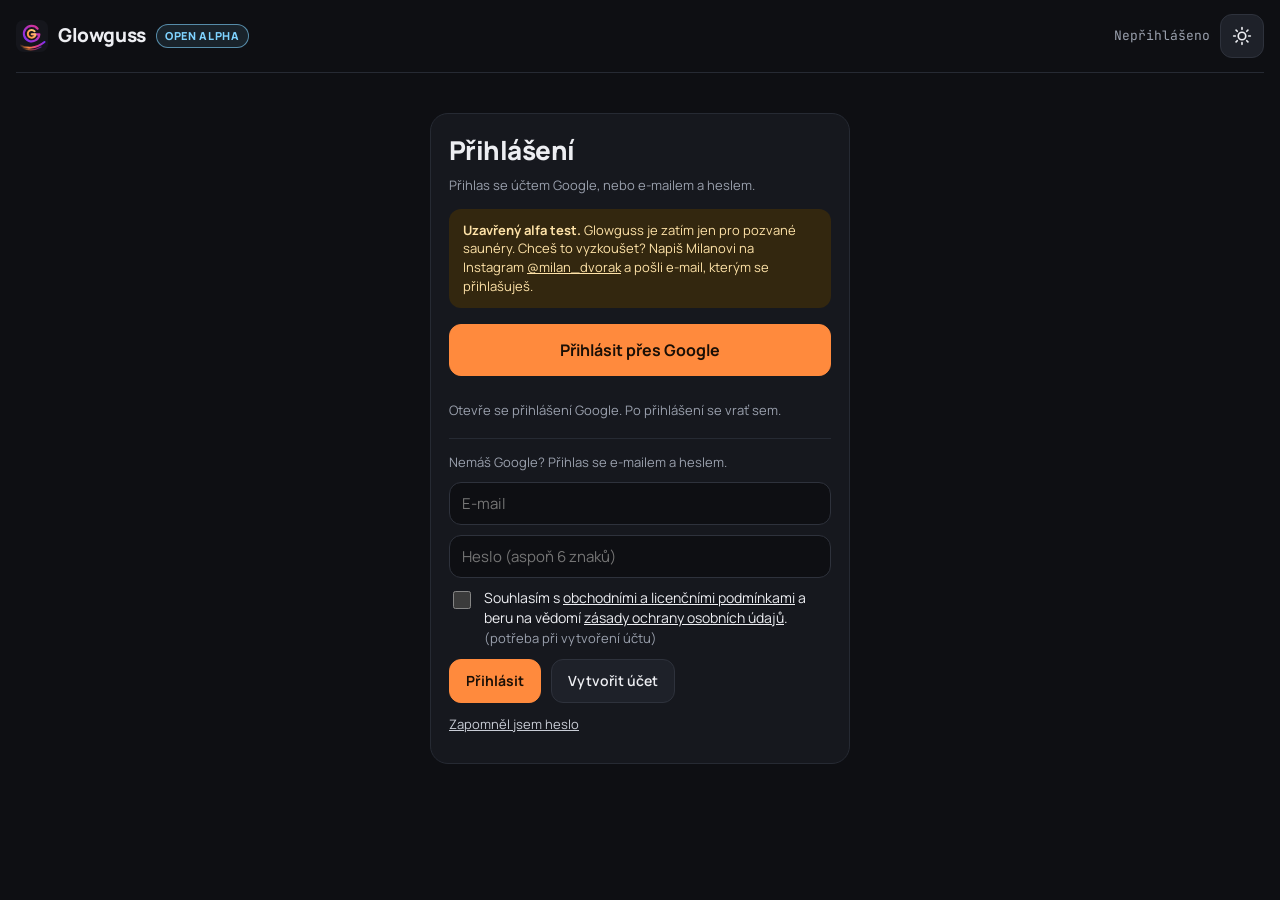
==== commit 98149efc: "live: open alpha label + Glowy can make mistakes, bug report form, Správa → Chyby with Glowcoin rewa" ====
--- a/docs/app/index.html
+++ b/docs/app/index.html
@@ -31,6 +31,9 @@
 header.top{display:flex;flex-wrap:wrap;align-items:center;justify-content:space-between;gap:12px;padding-block:14px;border-bottom:1px solid var(--line);margin-bottom:18px}
 .brand{display:flex;align-items:center;gap:10px;text-decoration:none}
 .brand b{font-size:19px;font-weight:800;letter-spacing:-.02em}
+.alpha-pill{font-size:11px;font-weight:800;letter-spacing:.06em;text-transform:uppercase;padding:3px 8px;border-radius:999px;border:1.5px solid rgba(127,211,255,.6);color:#7FD3FF;background:rgba(127,211,255,.10);cursor:pointer;white-space:nowrap}
+[data-motiv=svetly] .alpha-pill{color:#0a6a99;border-color:rgba(10,106,153,.45);background:rgba(10,106,153,.08)}
+.alpha-lista{display:flex;gap:10px 14px;align-items:center;flex-wrap:wrap;margin:0 0 14px;padding:10px 14px;border-radius:14px;border:1.5px solid rgba(127,211,255,.45);background:linear-gradient(135deg,rgba(127,211,255,.10),rgba(185,167,255,.08))}
 nav.main{display:flex;gap:4px;background:var(--panel);border:1px solid var(--line);border-radius:14px;padding:4px}
 nav.main a,.tabs a{display:inline-flex;align-items:center;min-height:38px;padding:0 14px;border-radius:10px;text-decoration:none;font:700 14px var(--f-ui);color:var(--fg2)}
 nav.main a[aria-current="page"]{background:var(--panel2);color:var(--fg)}
@@ -210,7 +213,7 @@
   <header class="top">
     <a class="brand" href="#/">
       <svg width="32" height="32" viewBox="0 0 64 64" aria-hidden="true"><defs> <linearGradient id="lg-g1" x1="0" y1="1" x2="1" y2="0"><stop offset="0" stop-color="#7B2FF7"/><stop offset=".5" stop-color="#E0338A"/><stop offset="1" stop-color="#FFB25B"/></linearGradient> <linearGradient id="lg-g2" x1="0" y1="0" x2="1" y2="0"><stop offset="0" stop-color="#FF8A3D" stop-opacity="0"/><stop offset=".35" stop-color="#FF8A3D"/><stop offset=".7" stop-color="#E0338A"/><stop offset="1" stop-color="#7B2FF7"/></linearGradient> <linearGradient id="lg-g3" x1="0" y1="1" x2="0" y2="0"><stop offset="0" stop-color="#FFB25B"/><stop offset=".5" stop-color="#E0338A"/><stop offset="1" stop-color="#7B2FF7"/></linearGradient> <radialGradient id="lg-gl" cx="50%" cy="50%" r="50%"><stop offset="0" stop-color="#FF8A3D" stop-opacity=".55"/><stop offset="1" stop-color="#FF8A3D" stop-opacity="0"/></radialGradient> <linearGradient id="lg-g4" x1="0" y1="1" x2="1" y2="0"><stop offset="0" stop-color="#FF8A3D"/><stop offset="1" stop-color="#FFD27A"/></linearGradient><linearGradient id="lg-g5" x1="0" y1="1" x2="1" y2="0"><stop offset="0" stop-color="#7B2FF7"/><stop offset="1" stop-color="#E0338A"/></linearGradient></defs><rect width="64" height="64" rx="15" fill="#15161C"/><g transform="translate(2 -4) scale(.86)"><path d="M48 25A18 18 0 1 0 52 38H37" fill="none" stroke="url(#lg-g5)" stroke-width="5" stroke-linecap="round" stroke-linejoin="round"/><path d="M41 31A9 9 0 1 0 43 38H34" fill="none" stroke="url(#lg-g4)" stroke-width="4.5" stroke-linecap="round" stroke-linejoin="round"/></g><path d="M7 50C20 58 40 58 57 44" fill="none" stroke="url(#lg-g2)" stroke-width="4" stroke-linecap="round"/><path d="M12 56C24 61 38 61 50 54" fill="none" stroke="url(#lg-g2)" stroke-width="2.4" stroke-linecap="round" opacity=".6"/></svg>
-      <b>Glowguss</b>
+      <b>Glowguss</b><span class="alpha-pill" role="button" tabindex="0" title="Co znamená open alpha?">open alpha</span>
     </a>
     <nav class="main" aria-label="Sekce">
       <a href="#/" id="nav-show">Show</a>
@@ -296,6 +299,2306 @@
 !function(e){if("object"==typeof exports&&"undefined"!=typeof module)module.exports=e();else if("function"==typeof define&&define.amd)define([],e);else{("undefined"!=typeof window?window:"undefined"!=typeof global?global:"undefined"!=typeof self?self:this).JSZip=e()}}(function(){return function s(a,o,h){function u(r,e){if(!o[r]){if(!a[r]){var t="function"==typeof require&&require;if(!e&&t)return t(r,!0);if(l)return l(r,!0);var n=new Error("Cannot find module '"+r+"'");throw n.code="MODULE_NOT_FOUND",n}var i=o[r]={exports:{}};a[r][0].call(i.exports,function(e){var t=a[r][1][e];return u(t||e)},i,i.exports,s,a,o,h)}return o[r].exports}for(var l="function"==typeof require&&require,e=0;e<h.length;e++)u(h[e]);return u}({1:[function(e,t,r){"use strict";var d=e("./utils"),c=e("./support"),p="ABCDEFGHIJKLMNOPQRSTUVWXYZabcdefghijklmnopqrstuvwxyz0123456789+/=";r.encode=function(e){for(var t,r,n,i,s,a,o,h=[],u=0,l=e.length,f=l,c="string"!==d.getTypeOf(e);u<e.length;)f=l-u,n=c?(t=e[u++],r=u<l?e[u++]:0,u<l?e[u++]:0):(t=e.charCodeAt(u++),r=u<l?e.charCodeAt(u++):0,u<l?e.charCodeAt(u++):0),i=t>>2,s=(3&t)<<4|r>>4,a=1<f?(15&r)<<2|n>>6:64,o=2<f?63&n:64,h.push(p.charAt(i)+p.charAt(s)+p.charAt(a)+p.charAt(o));return h.join("")},r.decode=function(e){var t,r,n,i,s,a,o=0,h=0,u="data:";if(e.substr(0,u.length)===u)throw new Error("Invalid base64 input, it looks like a data url.");var l,f=3*(e=e.replace(/[^A-Za-z0-9+/=]/g,"")).length/4;if(e.charAt(e.length-1)===p.charAt(64)&&f--,e.charAt(e.length-2)===p.charAt(64)&&f--,f%1!=0)throw new Error("Invalid base64 input, bad content length.");for(l=c.uint8array?new Uint8Array(0|f):new Array(0|f);o<e.length;)t=p.indexOf(e.charAt(o++))<<2|(i=p.indexOf(e.charAt(o++)))>>4,r=(15&i)<<4|(s=p.indexOf(e.charAt(o++)))>>2,n=(3&s)<<6|(a=p.indexOf(e.charAt(o++))),l[h++]=t,64!==s&&(l[h++]=r),64!==a&&(l[h++]=n);return l}},{"./support":30,"./utils":32}],2:[function(e,t,r){"use strict";var n=e("./external"),i=e("./stream/DataWorker"),s=e("./stream/Crc32Probe"),a=e("./stream/DataLengthProbe");function o(e,t,r,n,i){this.compressedSize=e,this.uncompressedSize=t,this.crc32=r,this.compression=n,this.compressedContent=i}o.prototype={getContentWorker:function(){var e=new i(n.Promise.resolve(this.compressedContent)).pipe(this.compression.uncompressWorker()).pipe(new a("data_length")),t=this;return e.on("end",function(){if(this.streamInfo.data_length!==t.uncompressedSize)throw new Error("Bug : uncompressed data size mismatch")}),e},getCompressedWorker:function(){return new i(n.Promise.resolve(this.compressedContent)).withStreamInfo("compressedSize",this.compressedSize).withStreamInfo("uncompressedSize",this.uncompressedSize).withStreamInfo("crc32",this.crc32).withStreamInfo("compression",this.compression)}},o.createWorkerFrom=function(e,t,r){return e.pipe(new s).pipe(new a("uncompressedSize")).pipe(t.compressWorker(r)).pipe(new a("compressedSize")).withStreamInfo("compression",t)},t.exports=o},{"./external":6,"./stream/Crc32Probe":25,"./stream/DataLengthProbe":26,"./stream/DataWorker":27}],3:[function(e,t,r){"use strict";var n=e("./stream/GenericWorker");r.STORE={magic:"\0\0",compressWorker:function(){return new n("STORE compression")},uncompressWorker:function(){return new n("STORE decompression")}},r.DEFLATE=e("./flate")},{"./flate":7,"./stream/GenericWorker":28}],4:[function(e,t,r){"use strict";var n=e("./utils");var o=function(){for(var e,t=[],r=0;r<256;r++){e=r;for(var n=0;n<8;n++)e=1&e?3988292384^e>>>1:e>>>1;t[r]=e}return t}();t.exports=function(e,t){return void 0!==e&&e.length?"string"!==n.getTypeOf(e)?function(e,t,r,n){var i=o,s=n+r;e^=-1;for(var a=n;a<s;a++)e=e>>>8^i[255&(e^t[a])];return-1^e}(0|t,e,e.length,0):function(e,t,r,n){var i=o,s=n+r;e^=-1;for(var a=n;a<s;a++)e=e>>>8^i[255&(e^t.charCodeAt(a))];return-1^e}(0|t,e,e.length,0):0}},{"./utils":32}],5:[function(e,t,r){"use strict";r.base64=!1,r.binary=!1,r.dir=!1,r.createFolders=!0,r.date=null,r.compression=null,r.compressionOptions=null,r.comment=null,r.unixPermissions=null,r.dosPermissions=null},{}],6:[function(e,t,r){"use strict";var n=null;n="undefined"!=typeof Promise?Promise:e("lie"),t.exports={Promise:n}},{lie:37}],7:[function(e,t,r){"use strict";var n="undefined"!=typeof Uint8Array&&"undefined"!=typeof Uint16Array&&"undefined"!=typeof Uint32Array,i=e("pako"),s=e("./utils"),a=e("./stream/GenericWorker"),o=n?"uint8array":"array";function h(e,t){a.call(this,"FlateWorker/"+e),this._pako=null,this._pakoAction=e,this._pakoOptions=t,this.meta={}}r.magic="\b\0",s.inherits(h,a),h.prototype.processChunk=function(e){this.meta=e.meta,null===this._pako&&this._createPako(),this._pako.push(s.transformTo(o,e.data),!1)},h.prototype.flush=function(){a.prototype.flush.call(this),null===this._pako&&this._createPako(),this._pako.push([],!0)},h.prototype.cleanUp=function(){a.prototype.cleanUp.call(this),this._pako=null},h.prototype._createPako=function(){this._pako=new i[this._pakoAction]({raw:!0,level:this._pakoOptions.level||-1});var t=this;this._pako.onData=function(e){t.push({data:e,meta:t.meta})}},r.compressWorker=function(e){return new h("Deflate",e)},r.uncompressWorker=function(){return new h("Inflate",{})}},{"./stream/GenericWorker":28,"./utils":32,pako:38}],8:[function(e,t,r){"use strict";function A(e,t){var r,n="";for(r=0;r<t;r++)n+=String.fromCharCode(255&e),e>>>=8;return n}function n(e,t,r,n,i,s){var a,o,h=e.file,u=e.compression,l=s!==O.utf8encode,f=I.transformTo("string",s(h.name)),c=I.transformTo("string",O.utf8encode(h.name)),d=h.comment,p=I.transformTo("string",s(d)),m=I.transformTo("string",O.utf8encode(d)),_=c.length!==h.name.length,g=m.length!==d.length,b="",v="",y="",w=h.dir,k=h.date,x={crc32:0,compressedSize:0,uncompressedSize:0};t&&!r||(x.crc32=e.crc32,x.compressedSize=e.compressedSize,x.uncompressedSize=e.uncompressedSize);var S=0;t&&(S|=8),l||!_&&!g||(S|=2048);var z=0,C=0;w&&(z|=16),"UNIX"===i?(C=798,z|=function(e,t){var r=e;return e||(r=t?16893:33204),(65535&r)<<16}(h.unixPermissions,w)):(C=20,z|=function(e){return 63&(e||0)}(h.dosPermissions)),a=k.getUTCHours(),a<<=6,a|=k.getUTCMinutes(),a<<=5,a|=k.getUTCSeconds()/2,o=k.getUTCFullYear()-1980,o<<=4,o|=k.getUTCMonth()+1,o<<=5,o|=k.getUTCDate(),_&&(v=A(1,1)+A(B(f),4)+c,b+="up"+A(v.length,2)+v),g&&(y=A(1,1)+A(B(p),4)+m,b+="uc"+A(y.length,2)+y);var E="";return E+="\n\0",E+=A(S,2),E+=u.magic,E+=A(a,2),E+=A(o,2),E+=A(x.crc32,4),E+=A(x.compressedSize,4),E+=A(x.uncompressedSize,4),E+=A(f.length,2),E+=A(b.length,2),{fileRecord:R.LOCAL_FILE_HEADER+E+f+b,dirRecord:R.CENTRAL_FILE_HEADER+A(C,2)+E+A(p.length,2)+"\0\0\0\0"+A(z,4)+A(n,4)+f+b+p}}var I=e("../utils"),i=e("../stream/GenericWorker"),O=e("../utf8"),B=e("../crc32"),R=e("../signature");function s(e,t,r,n){i.call(this,"ZipFileWorker"),this.bytesWritten=0,this.zipComment=t,this.zipPlatform=r,this.encodeFileName=n,this.streamFiles=e,this.accumulate=!1,this.contentBuffer=[],this.dirRecords=[],this.currentSourceOffset=0,this.entriesCount=0,this.currentFile=null,this._sources=[]}I.inherits(s,i),s.prototype.push=function(e){var t=e.meta.percent||0,r=this.entriesCount,n=this._sources.length;this.accumulate?this.contentBuffer.push(e):(this.bytesWritten+=e.data.length,i.prototype.push.call(this,{data:e.data,meta:{currentFile:this.currentFile,percent:r?(t+100*(r-n-1))/r:100}}))},s.prototype.openedSource=function(e){this.currentSourceOffset=this.bytesWritten,this.currentFile=e.file.name;var t=this.streamFiles&&!e.file.dir;if(t){var r=n(e,t,!1,this.currentSourceOffset,this.zipPlatform,this.encodeFileName);this.push({data:r.fileRecord,meta:{percent:0}})}else this.accumulate=!0},s.prototype.closedSource=function(e){this.accumulate=!1;var t=this.streamFiles&&!e.file.dir,r=n(e,t,!0,this.currentSourceOffset,this.zipPlatform,this.encodeFileName);if(this.dirRecords.push(r.dirRecord),t)this.push({data:function(e){return R.DATA_DESCRIPTOR+A(e.crc32,4)+A(e.compressedSize,4)+A(e.uncompressedSize,4)}(e),meta:{percent:100}});else for(this.push({data:r.fileRecord,meta:{percent:0}});this.contentBuffer.length;)this.push(this.contentBuffer.shift());this.currentFile=null},s.prototype.flush=function(){for(var e=this.bytesWritten,t=0;t<this.dirRecords.length;t++)this.push({data:this.dirRecords[t],meta:{percent:100}});var r=this.bytesWritten-e,n=function(e,t,r,n,i){var s=I.transformTo("string",i(n));return R.CENTRAL_DIRECTORY_END+"\0\0\0\0"+A(e,2)+A(e,2)+A(t,4)+A(r,4)+A(s.length,2)+s}(this.dirRecords.length,r,e,this.zipComment,this.encodeFileName);this.push({data:n,meta:{percent:100}})},s.prototype.prepareNextSource=function(){this.previous=this._sources.shift(),this.openedSource(this.previous.streamInfo),this.isPaused?this.previous.pause():this.previous.resume()},s.prototype.registerPrevious=function(e){this._sources.push(e);var t=this;return e.on("data",function(e){t.processChunk(e)}),e.on("end",function(){t.closedSource(t.previous.streamInfo),t._sources.length?t.prepareNextSource():t.end()}),e.on("error",function(e){t.error(e)}),this},s.prototype.resume=function(){return!!i.prototype.resume.call(this)&&(!this.previous&&this._sources.length?(this.prepareNextSource(),!0):this.previous||this._sources.length||this.generatedError?void 0:(this.end(),!0))},s.prototype.error=function(e){var t=this._sources;if(!i.prototype.error.call(this,e))return!1;for(var r=0;r<t.length;r++)try{t[r].error(e)}catch(e){}return!0},s.prototype.lock=function(){i.prototype.lock.call(this);for(var e=this._sources,t=0;t<e.length;t++)e[t].lock()},t.exports=s},{"../crc32":4,"../signature":23,"../stream/GenericWorker":28,"../utf8":31,"../utils":32}],9:[function(e,t,r){"use strict";var u=e("../compressions"),n=e("./ZipFileWorker");r.generateWorker=function(e,a,t){var o=new n(a.streamFiles,t,a.platform,a.encodeFileName),h=0;try{e.forEach(function(e,t){h++;var r=function(e,t){var r=e||t,n=u[r];if(!n)throw new Error(r+" is not a valid compression method !");return n}(t.options.compression,a.compression),n=t.options.compressionOptions||a.compressionOptions||{},i=t.dir,s=t.date;t._compressWorker(r,n).withStreamInfo("file",{name:e,dir:i,date:s,comment:t.comment||"",unixPermissions:t.unixPermissions,dosPermissions:t.dosPermissions}).pipe(o)}),o.entriesCount=h}catch(e){o.error(e)}return o}},{"../compressions":3,"./ZipFileWorker":8}],10:[function(e,t,r){"use strict";function n(){if(!(this instanceof n))return new n;if(arguments.length)throw new Error("The constructor with parameters has been removed in JSZip 3.0, please check the upgrade guide.");this.files=Object.create(null),this.comment=null,this.root="",this.clone=function(){var e=new n;for(var t in this)"function"!=typeof this[t]&&(e[t]=this[t]);return e}}(n.prototype=e("./object")).loadAsync=e("./load"),n.support=e("./support"),n.defaults=e("./defaults"),n.version="3.10.1",n.loadAsync=function(e,t){return(new n).loadAsync(e,t)},n.external=e("./external"),t.exports=n},{"./defaults":5,"./external":6,"./load":11,"./object":15,"./support":30}],11:[function(e,t,r){"use strict";var u=e("./utils"),i=e("./external"),n=e("./utf8"),s=e("./zipEntries"),a=e("./stream/Crc32Probe"),l=e("./nodejsUtils");function f(n){return new i.Promise(function(e,t){var r=n.decompressed.getContentWorker().pipe(new a);r.on("error",function(e){t(e)}).on("end",function(){r.streamInfo.crc32!==n.decompressed.crc32?t(new Error("Corrupted zip : CRC32 mismatch")):e()}).resume()})}t.exports=function(e,o){var h=this;return o=u.extend(o||{},{base64:!1,checkCRC32:!1,optimizedBinaryString:!1,createFolders:!1,decodeFileName:n.utf8decode}),l.isNode&&l.isStream(e)?i.Promise.reject(new Error("JSZip can't accept a stream when loading a zip file.")):u.prepareContent("the loaded zip file",e,!0,o.optimizedBinaryString,o.base64).then(function(e){var t=new s(o);return t.load(e),t}).then(function(e){var t=[i.Promise.resolve(e)],r=e.files;if(o.checkCRC32)for(var n=0;n<r.length;n++)t.push(f(r[n]));return i.Promise.all(t)}).then(function(e){for(var t=e.shift(),r=t.files,n=0;n<r.length;n++){var i=r[n],s=i.fileNameStr,a=u.resolve(i.fileNameStr);h.file(a,i.decompressed,{binary:!0,optimizedBinaryString:!0,date:i.date,dir:i.dir,comment:i.fileCommentStr.length?i.fileCommentStr:null,unixPermissions:i.unixPermissions,dosPermissions:i.dosPermissions,createFolders:o.createFolders}),i.dir||(h.file(a).unsafeOriginalName=s)}return t.zipComment.length&&(h.comment=t.zipComment),h})}},{"./external":6,"./nodejsUtils":14,"./stream/Crc32Probe":25,"./utf8":31,"./utils":32,"./zipEntries":33}],12:[function(e,t,r){"use strict";var n=e("../utils"),i=e("../stream/GenericWorker");function s(e,t){i.call(this,"Nodejs stream input adapter for "+e),this._upstreamEnded=!1,this._bindStream(t)}n.inherits(s,i),s.prototype._bindStream=function(e){var t=this;(this._stream=e).pause(),e.on("data",function(e){t.push({data:e,meta:{percent:0}})}).on("error",function(e){t.isPaused?this.generatedError=e:t.error(e)}).on("end",function(){t.isPaused?t._upstreamEnded=!0:t.end()})},s.prototype.pause=function(){return!!i.prototype.pause.call(this)&&(this._stream.pause(),!0)},s.prototype.resume=function(){return!!i.prototype.resume.call(this)&&(this._upstreamEnded?this.end():this._stream.resume(),!0)},t.exports=s},{"../stream/GenericWorker":28,"../utils":32}],13:[function(e,t,r){"use strict";var i=e("readable-stream").Readable;function n(e,t,r){i.call(this,t),this._helper=e;var n=this;e.on("data",function(e,t){n.push(e)||n._helper.pause(),r&&r(t)}).on("error",function(e){n.emit("error",e)}).on("end",function(){n.push(null)})}e("../utils").inherits(n,i),n.prototype._read=function(){this._helper.resume()},t.exports=n},{"../utils":32,"readable-stream":16}],14:[function(e,t,r){"use strict";t.exports={isNode:"undefined"!=typeof Buffer,newBufferFrom:function(e,t){if(Buffer.from&&Buffer.from!==Uint8Array.from)return Buffer.from(e,t);if("number"==typeof e)throw new Error('The "data" argument must not be a number');return new Buffer(e,t)},allocBuffer:function(e){if(Buffer.alloc)return Buffer.alloc(e);var t=new Buffer(e);return t.fill(0),t},isBuffer:function(e){return Buffer.isBuffer(e)},isStream:function(e){return e&&"function"==typeof e.on&&"function"==typeof e.pause&&"function"==typeof e.resume}}},{}],15:[function(e,t,r){"use strict";function s(e,t,r){var n,i=u.getTypeOf(t),s=u.extend(r||{},f);s.date=s.date||new Date,null!==s.compression&&(s.compression=s.compression.toUpperCase()),"string"==typeof s.unixPermissions&&(s.unixPermissions=parseInt(s.unixPermissions,8)),s.unixPermissions&&16384&s.unixPermissions&&(s.dir=!0),s.dosPermissions&&16&s.dosPermissions&&(s.dir=!0),s.dir&&(e=g(e)),s.createFolders&&(n=_(e))&&b.call(this,n,!0);var a="string"===i&&!1===s.binary&&!1===s.base64;r&&void 0!==r.binary||(s.binary=!a),(t instanceof c&&0===t.uncompressedSize||s.dir||!t||0===t.length)&&(s.base64=!1,s.binary=!0,t="",s.compression="STORE",i="string");var o=null;o=t instanceof c||t instanceof l?t:p.isNode&&p.isStream(t)?new m(e,t):u.prepareContent(e,t,s.binary,s.optimizedBinaryString,s.base64);var h=new d(e,o,s);this.files[e]=h}var i=e("./utf8"),u=e("./utils"),l=e("./stream/GenericWorker"),a=e("./stream/StreamHelper"),f=e("./defaults"),c=e("./compressedObject"),d=e("./zipObject"),o=e("./generate"),p=e("./nodejsUtils"),m=e("./nodejs/NodejsStreamInputAdapter"),_=function(e){"/"===e.slice(-1)&&(e=e.substring(0,e.length-1));var t=e.lastIndexOf("/");return 0<t?e.substring(0,t):""},g=function(e){return"/"!==e.slice(-1)&&(e+="/"),e},b=function(e,t){return t=void 0!==t?t:f.createFolders,e=g(e),this.files[e]||s.call(this,e,null,{dir:!0,createFolders:t}),this.files[e]};function h(e){return"[object RegExp]"===Object.prototype.toString.call(e)}var n={load:function(){throw new Error("This method has been removed in JSZip 3.0, please check the upgrade guide.")},forEach:function(e){var t,r,n;for(t in this.files)n=this.files[t],(r=t.slice(this.root.length,t.length))&&t.slice(0,this.root.length)===this.root&&e(r,n)},filter:function(r){var n=[];return this.forEach(function(e,t){r(e,t)&&n.push(t)}),n},file:function(e,t,r){if(1!==arguments.length)return e=this.root+e,s.call(this,e,t,r),this;if(h(e)){var n=e;return this.filter(function(e,t){return!t.dir&&n.test(e)})}var i=this.files[this.root+e];return i&&!i.dir?i:null},folder:function(r){if(!r)return this;if(h(r))return this.filter(function(e,t){return t.dir&&r.test(e)});var e=this.root+r,t=b.call(this,e),n=this.clone();return n.root=t.name,n},remove:function(r){r=this.root+r;var e=this.files[r];if(e||("/"!==r.slice(-1)&&(r+="/"),e=this.files[r]),e&&!e.dir)delete this.files[r];else for(var t=this.filter(function(e,t){return t.name.slice(0,r.length)===r}),n=0;n<t.length;n++)delete this.files[t[n].name];return this},generate:function(){throw new Error("This method has been removed in JSZip 3.0, please check the upgrade guide.")},generateInternalStream:function(e){var t,r={};try{if((r=u.extend(e||{},{streamFiles:!1,compression:"STORE",compressionOptions:null,type:"",platform:"DOS",comment:null,mimeType:"application/zip",encodeFileName:i.utf8encode})).type=r.type.toLowerCase(),r.compression=r.compression.toUpperCase(),"binarystring"===r.type&&(r.type="string"),!r.type)throw new Error("No output type specified.");u.checkSupport(r.type),"darwin"!==r.platform&&"freebsd"!==r.platform&&"linux"!==r.platform&&"sunos"!==r.platform||(r.platform="UNIX"),"win32"===r.platform&&(r.platform="DOS");var n=r.comment||this.comment||"";t=o.generateWorker(this,r,n)}catch(e){(t=new l("error")).error(e)}return new a(t,r.type||"string",r.mimeType)},generateAsync:function(e,t){return this.generateInternalStream(e).accumulate(t)},generateNodeStream:function(e,t){return(e=e||{}).type||(e.type="nodebuffer"),this.generateInternalStream(e).toNodejsStream(t)}};t.exports=n},{"./compressedObject":2,"./defaults":5,"./generate":9,"./nodejs/NodejsStreamInputAdapter":12,"./nodejsUtils":14,"./stream/GenericWorker":28,"./stream/StreamHelper":29,"./utf8":31,"./utils":32,"./zipObject":35}],16:[function(e,t,r){"use strict";t.exports=e("stream")},{stream:void 0}],17:[function(e,t,r){"use strict";var n=e("./DataReader");function i(e){n.call(this,e);for(var t=0;t<this.data.length;t++)e[t]=255&e[t]}e("../utils").inherits(i,n),i.prototype.byteAt=function(e){return this.data[this.zero+e]},i.prototype.lastIndexOfSignature=function(e){for(var t=e.charCodeAt(0),r=e.charCodeAt(1),n=e.charCodeAt(2),i=e.charCodeAt(3),s=this.length-4;0<=s;--s)if(this.data[s]===t&&this.data[s+1]===r&&this.data[s+2]===n&&this.data[s+3]===i)return s-this.zero;return-1},i.prototype.readAndCheckSignature=function(e){var t=e.charCodeAt(0),r=e.charCodeAt(1),n=e.charCodeAt(2),i=e.charCodeAt(3),s=this.readData(4);return t===s[0]&&r===s[1]&&n===s[2]&&i===s[3]},i.prototype.readData=function(e){if(this.checkOffset(e),0===e)return[];var t=this.data.slice(this.zero+this.index,this.zero+this.index+e);return this.index+=e,t},t.exports=i},{"../utils":32,"./DataReader":18}],18:[function(e,t,r){"use strict";var n=e("../utils");function i(e){this.data=e,this.length=e.length,this.index=0,this.zero=0}i.prototype={checkOffset:function(e){this.checkIndex(this.index+e)},checkIndex:function(e){if(this.length<this.zero+e||e<0)throw new Error("End of data reached (data length = "+this.length+", asked index = "+e+"). Corrupted zip ?")},setIndex:function(e){this.checkIndex(e),this.index=e},skip:function(e){this.setIndex(this.index+e)},byteAt:function(){},readInt:function(e){var t,r=0;for(this.checkOffset(e),t=this.index+e-1;t>=this.index;t--)r=(r<<8)+this.byteAt(t);return this.index+=e,r},readString:function(e){return n.transformTo("string",this.readData(e))},readData:function(){},lastIndexOfSignature:function(){},readAndCheckSignature:function(){},readDate:function(){var e=this.readInt(4);return new Date(Date.UTC(1980+(e>>25&127),(e>>21&15)-1,e>>16&31,e>>11&31,e>>5&63,(31&e)<<1))}},t.exports=i},{"../utils":32}],19:[function(e,t,r){"use strict";var n=e("./Uint8ArrayReader");function i(e){n.call(this,e)}e("../utils").inherits(i,n),i.prototype.readData=function(e){this.checkOffset(e);var t=this.data.slice(this.zero+this.index,this.zero+this.index+e);return this.index+=e,t},t.exports=i},{"../utils":32,"./Uint8ArrayReader":21}],20:[function(e,t,r){"use strict";var n=e("./DataReader");function i(e){n.call(this,e)}e("../utils").inherits(i,n),i.prototype.byteAt=function(e){return this.data.charCodeAt(this.zero+e)},i.prototype.lastIndexOfSignature=function(e){return this.data.lastIndexOf(e)-this.zero},i.prototype.readAndCheckSignature=function(e){return e===this.readData(4)},i.prototype.readData=function(e){this.checkOffset(e);var t=this.data.slice(this.zero+this.index,this.zero+this.index+e);return this.index+=e,t},t.exports=i},{"../utils":32,"./DataReader":18}],21:[function(e,t,r){"use strict";var n=e("./ArrayReader");function i(e){n.call(this,e)}e("../utils").inherits(i,n),i.prototype.readData=function(e){if(this.checkOffset(e),0===e)return new Uint8Array(0);var t=this.data.subarray(this.zero+this.index,this.zero+this.index+e);return this.index+=e,t},t.exports=i},{"../utils":32,"./ArrayReader":17}],22:[function(e,t,r){"use strict";var n=e("../utils"),i=e("../support"),s=e("./ArrayReader"),a=e("./StringReader"),o=e("./NodeBufferReader"),h=e("./Uint8ArrayReader");t.exports=function(e){var t=n.getTypeOf(e);return n.checkSupport(t),"string"!==t||i.uint8array?"nodebuffer"===t?new o(e):i.uint8array?new h(n.transformTo("uint8array",e)):new s(n.transformTo("array",e)):new a(e)}},{"../support":30,"../utils":32,"./ArrayReader":17,"./NodeBufferReader":19,"./StringReader":20,"./Uint8ArrayReader":21}],23:[function(e,t,r){"use strict";r.LOCAL_FILE_HEADER="PK",r.CENTRAL_FILE_HEADER="PK",r.CENTRAL_DIRECTORY_END="PK",r.ZIP64_CENTRAL_DIRECTORY_LOCATOR="PK",r.ZIP64_CENTRAL_DIRECTORY_END="PK",r.DATA_DESCRIPTOR="PK\b"},{}],24:[function(e,t,r){"use strict";var n=e("./GenericWorker"),i=e("../utils");function s(e){n.call(this,"ConvertWorker to "+e),this.destType=e}i.inherits(s,n),s.prototype.processChunk=function(e){this.push({data:i.transformTo(this.destType,e.data),meta:e.meta})},t.exports=s},{"../utils":32,"./GenericWorker":28}],25:[function(e,t,r){"use strict";var n=e("./GenericWorker"),i=e("../crc32");function s(){n.call(this,"Crc32Probe"),this.withStreamInfo("crc32",0)}e("../utils").inherits(s,n),s.prototype.processChunk=function(e){this.streamInfo.crc32=i(e.data,this.streamInfo.crc32||0),this.push(e)},t.exports=s},{"../crc32":4,"../utils":32,"./GenericWorker":28}],26:[function(e,t,r){"use strict";var n=e("../utils"),i=e("./GenericWorker");function s(e){i.call(this,"DataLengthProbe for "+e),this.propName=e,this.withStreamInfo(e,0)}n.inherits(s,i),s.prototype.processChunk=function(e){if(e){var t=this.streamInfo[this.propName]||0;this.streamInfo[this.propName]=t+e.data.length}i.prototype.processChunk.call(this,e)},t.exports=s},{"../utils":32,"./GenericWorker":28}],27:[function(e,t,r){"use strict";var n=e("../utils"),i=e("./GenericWorker");function s(e){i.call(this,"DataWorker");var t=this;this.dataIsReady=!1,this.index=0,this.max=0,this.data=null,this.type="",this._tickScheduled=!1,e.then(function(e){t.dataIsReady=!0,t.data=e,t.max=e&&e.length||0,t.type=n.getTypeOf(e),t.isPaused||t._tickAndRepeat()},function(e){t.error(e)})}n.inherits(s,i),s.prototype.cleanUp=function(){i.prototype.cleanUp.call(this),this.data=null},s.prototype.resume=function(){return!!i.prototype.resume.call(this)&&(!this._tickScheduled&&this.dataIsReady&&(this._tickScheduled=!0,n.delay(this._tickAndRepeat,[],this)),!0)},s.prototype._tickAndRepeat=function(){this._tickScheduled=!1,this.isPaused||this.isFinished||(this._tick(),this.isFinished||(n.delay(this._tickAndRepeat,[],this),this._tickScheduled=!0))},s.prototype._tick=function(){if(this.isPaused||this.isFinished)return!1;var e=null,t=Math.min(this.max,this.index+16384);if(this.index>=this.max)return this.end();switch(this.type){case"string":e=this.data.substring(this.index,t);break;case"uint8array":e=this.data.subarray(this.index,t);break;case"array":case"nodebuffer":e=this.data.slice(this.index,t)}return this.index=t,this.push({data:e,meta:{percent:this.max?this.index/this.max*100:0}})},t.exports=s},{"../utils":32,"./GenericWorker":28}],28:[function(e,t,r){"use strict";function n(e){this.name=e||"default",this.streamInfo={},this.generatedError=null,this.extraStreamInfo={},this.isPaused=!0,this.isFinished=!1,this.isLocked=!1,this._listeners={data:[],end:[],error:[]},this.previous=null}n.prototype={push:function(e){this.emit("data",e)},end:function(){if(this.isFinished)return!1;this.flush();try{this.emit("end"),this.cleanUp(),this.isFinished=!0}catch(e){this.emit("error",e)}return!0},error:function(e){return!this.isFinished&&(this.isPaused?this.generatedError=e:(this.isFinished=!0,this.emit("error",e),this.previous&&this.previous.error(e),this.cleanUp()),!0)},on:function(e,t){return this._listeners[e].push(t),this},cleanUp:function(){this.streamInfo=this.generatedError=this.extraStreamInfo=null,this._listeners=[]},emit:function(e,t){if(this._listeners[e])for(var r=0;r<this._listeners[e].length;r++)this._listeners[e][r].call(this,t)},pipe:function(e){return e.registerPrevious(this)},registerPrevious:function(e){if(this.isLocked)throw new Error("The stream '"+this+"' has already been used.");this.streamInfo=e.streamInfo,this.mergeStreamInfo(),this.previous=e;var t=this;return e.on("data",function(e){t.processChunk(e)}),e.on("end",function(){t.end()}),e.on("error",function(e){t.error(e)}),this},pause:function(){return!this.isPaused&&!this.isFinished&&(this.isPaused=!0,this.previous&&this.previous.pause(),!0)},resume:function(){if(!this.isPaused||this.isFinished)return!1;var e=this.isPaused=!1;return this.generatedError&&(this.error(this.generatedError),e=!0),this.previous&&this.previous.resume(),!e},flush:function(){},processChunk:function(e){this.push(e)},withStreamInfo:function(e,t){return this.extraStreamInfo[e]=t,this.mergeStreamInfo(),this},mergeStreamInfo:function(){for(var e in this.extraStreamInfo)Object.prototype.hasOwnProperty.call(this.extraStreamInfo,e)&&(this.streamInfo[e]=this.extraStreamInfo[e])},lock:function(){if(this.isLocked)throw new Error("The stream '"+this+"' has already been used.");this.isLocked=!0,this.previous&&this.previous.lock()},toString:function(){var e="Worker "+this.name;return this.previous?this.previous+" -> "+e:e}},t.exports=n},{}],29:[function(e,t,r){"use strict";var h=e("../utils"),i=e("./ConvertWorker"),s=e("./GenericWorker"),u=e("../base64"),n=e("../support"),a=e("../external"),o=null;if(n.nodestream)try{o=e("../nodejs/NodejsStreamOutputAdapter")}catch(e){}function l(e,o){return new a.Promise(function(t,r){var n=[],i=e._internalType,s=e._outputType,a=e._mimeType;e.on("data",function(e,t){n.push(e),o&&o(t)}).on("error",function(e){n=[],r(e)}).on("end",function(){try{var e=function(e,t,r){switch(e){case"blob":return h.newBlob(h.transformTo("arraybuffer",t),r);case"base64":return u.encode(t);default:return h.transformTo(e,t)}}(s,function(e,t){var r,n=0,i=null,s=0;for(r=0;r<t.length;r++)s+=t[r].length;switch(e){case"string":return t.join("");case"array":return Array.prototype.concat.apply([],t);case"uint8array":for(i=new Uint8Array(s),r=0;r<t.length;r++)i.set(t[r],n),n+=t[r].length;return i;case"nodebuffer":return Buffer.concat(t);default:throw new Error("concat : unsupported type '"+e+"'")}}(i,n),a);t(e)}catch(e){r(e)}n=[]}).resume()})}function f(e,t,r){var n=t;switch(t){case"blob":case"arraybuffer":n="uint8array";break;case"base64":n="string"}try{this._internalType=n,this._outputType=t,this._mimeType=r,h.checkSupport(n),this._worker=e.pipe(new i(n)),e.lock()}catch(e){this._worker=new s("error"),this._worker.error(e)}}f.prototype={accumulate:function(e){return l(this,e)},on:function(e,t){var r=this;return"data"===e?this._worker.on(e,function(e){t.call(r,e.data,e.meta)}):this._worker.on(e,function(){h.delay(t,arguments,r)}),this},resume:function(){return h.delay(this._worker.resume,[],this._worker),this},pause:function(){return this._worker.pause(),this},toNodejsStream:function(e){if(h.checkSupport("nodestream"),"nodebuffer"!==this._outputType)throw new Error(this._outputType+" is not supported by this method");return new o(this,{objectMode:"nodebuffer"!==this._outputType},e)}},t.exports=f},{"../base64":1,"../external":6,"../nodejs/NodejsStreamOutputAdapter":13,"../support":30,"../utils":32,"./ConvertWorker":24,"./GenericWorker":28}],30:[function(e,t,r){"use strict";if(r.base64=!0,r.array=!0,r.string=!0,r.arraybuffer="undefined"!=typeof ArrayBuffer&&"undefined"!=typeof Uint8Array,r.nodebuffer="undefined"!=typeof Buffer,r.uint8array="undefined"!=typeof Uint8Array,"undefined"==typeof ArrayBuffer)r.blob=!1;else{var n=new ArrayBuffer(0);try{r.blob=0===new Blob([n],{type:"application/zip"}).size}catch(e){try{var i=new(self.BlobBuilder||self.WebKitBlobBuilder||self.MozBlobBuilder||self.MSBlobBuilder);i.append(n),r.blob=0===i.getBlob("application/zip").size}catch(e){r.blob=!1}}}try{r.nodestream=!!e("readable-stream").Readable}catch(e){r.nodestream=!1}},{"readable-stream":16}],31:[function(e,t,s){"use strict";for(var o=e("./utils"),h=e("./support"),r=e("./nodejsUtils"),n=e("./stream/GenericWorker"),u=new Array(256),i=0;i<256;i++)u[i]=252<=i?6:248<=i?5:240<=i?4:224<=i?3:192<=i?2:1;u[254]=u[254]=1;function a(){n.call(this,"utf-8 decode"),this.leftOver=null}function l(){n.call(this,"utf-8 encode")}s.utf8encode=function(e){return h.nodebuffer?r.newBufferFrom(e,"utf-8"):function(e){var t,r,n,i,s,a=e.length,o=0;for(i=0;i<a;i++)55296==(64512&(r=e.charCodeAt(i)))&&i+1<a&&56320==(64512&(n=e.charCodeAt(i+1)))&&(r=65536+(r-55296<<10)+(n-56320),i++),o+=r<128?1:r<2048?2:r<65536?3:4;for(t=h.uint8array?new Uint8Array(o):new Array(o),i=s=0;s<o;i++)55296==(64512&(r=e.charCodeAt(i)))&&i+1<a&&56320==(64512&(n=e.charCodeAt(i+1)))&&(r=65536+(r-55296<<10)+(n-56320),i++),r<128?t[s++]=r:(r<2048?t[s++]=192|r>>>6:(r<65536?t[s++]=224|r>>>12:(t[s++]=240|r>>>18,t[s++]=128|r>>>12&63),t[s++]=128|r>>>6&63),t[s++]=128|63&r);return t}(e)},s.utf8decode=function(e){return h.nodebuffer?o.transformTo("nodebuffer",e).toString("utf-8"):function(e){var t,r,n,i,s=e.length,a=new Array(2*s);for(t=r=0;t<s;)if((n=e[t++])<128)a[r++]=n;else if(4<(i=u[n]))a[r++]=65533,t+=i-1;else{for(n&=2===i?31:3===i?15:7;1<i&&t<s;)n=n<<6|63&e[t++],i--;1<i?a[r++]=65533:n<65536?a[r++]=n:(n-=65536,a[r++]=55296|n>>10&1023,a[r++]=56320|1023&n)}return a.length!==r&&(a.subarray?a=a.subarray(0,r):a.length=r),o.applyFromCharCode(a)}(e=o.transformTo(h.uint8array?"uint8array":"array",e))},o.inherits(a,n),a.prototype.processChunk=function(e){var t=o.transformTo(h.uint8array?"uint8array":"array",e.data);if(this.leftOver&&this.leftOver.length){if(h.uint8array){var r=t;(t=new Uint8Array(r.length+this.leftOver.length)).set(this.leftOver,0),t.set(r,this.leftOver.length)}else t=this.leftOver.concat(t);this.leftOver=null}var n=function(e,t){var r;for((t=t||e.length)>e.length&&(t=e.length),r=t-1;0<=r&&128==(192&e[r]);)r--;return r<0?t:0===r?t:r+u[e[r]]>t?r:t}(t),i=t;n!==t.length&&(h.uint8array?(i=t.subarray(0,n),this.leftOver=t.subarray(n,t.length)):(i=t.slice(0,n),this.leftOver=t.slice(n,t.length))),this.push({data:s.utf8decode(i),meta:e.meta})},a.prototype.flush=function(){this.leftOver&&this.leftOver.length&&(this.push({data:s.utf8decode(this.leftOver),meta:{}}),this.leftOver=null)},s.Utf8DecodeWorker=a,o.inherits(l,n),l.prototype.processChunk=function(e){this.push({data:s.utf8encode(e.data),meta:e.meta})},s.Utf8EncodeWorker=l},{"./nodejsUtils":14,"./stream/GenericWorker":28,"./support":30,"./utils":32}],32:[function(e,t,a){"use strict";var o=e("./support"),h=e("./base64"),r=e("./nodejsUtils"),u=e("./external");function n(e){return e}function l(e,t){for(var r=0;r<e.length;++r)t[r]=255&e.charCodeAt(r);return t}e("setimmediate"),a.newBlob=function(t,r){a.checkSupport("blob");try{return new Blob([t],{type:r})}catch(e){try{var n=new(self.BlobBuilder||self.WebKitBlobBuilder||self.MozBlobBuilder||self.MSBlobBuilder);return n.append(t),n.getBlob(r)}catch(e){throw new Error("Bug : can't construct the Blob.")}}};var i={stringifyByChunk:function(e,t,r){var n=[],i=0,s=e.length;if(s<=r)return String.fromCharCode.apply(null,e);for(;i<s;)"array"===t||"nodebuffer"===t?n.push(String.fromCharCode.apply(null,e.slice(i,Math.min(i+r,s)))):n.push(String.fromCharCode.apply(null,e.subarray(i,Math.min(i+r,s)))),i+=r;return n.join("")},stringifyByChar:function(e){for(var t="",r=0;r<e.length;r++)t+=String.fromCharCode(e[r]);return t},applyCanBeUsed:{uint8array:function(){try{return o.uint8array&&1===String.fromCharCode.apply(null,new Uint8Array(1)).length}catch(e){return!1}}(),nodebuffer:function(){try{return o.nodebuffer&&1===String.fromCharCode.apply(null,r.allocBuffer(1)).length}catch(e){return!1}}()}};function s(e){var t=65536,r=a.getTypeOf(e),n=!0;if("uint8array"===r?n=i.applyCanBeUsed.uint8array:"nodebuffer"===r&&(n=i.applyCanBeUsed.nodebuffer),n)for(;1<t;)try{return i.stringifyByChunk(e,r,t)}catch(e){t=Math.floor(t/2)}return i.stringifyByChar(e)}function f(e,t){for(var r=0;r<e.length;r++)t[r]=e[r];return t}a.applyFromCharCode=s;var c={};c.string={string:n,array:function(e){return l(e,new Array(e.length))},arraybuffer:function(e){return c.string.uint8array(e).buffer},uint8array:function(e){return l(e,new Uint8Array(e.length))},nodebuffer:function(e){return l(e,r.allocBuffer(e.length))}},c.array={string:s,array:n,arraybuffer:function(e){return new Uint8Array(e).buffer},uint8array:function(e){return new Uint8Array(e)},nodebuffer:function(e){return r.newBufferFrom(e)}},c.arraybuffer={string:function(e){return s(new Uint8Array(e))},array:function(e){return f(new Uint8Array(e),new Array(e.byteLength))},arraybuffer:n,uint8array:function(e){return new Uint8Array(e)},nodebuffer:function(e){return r.newBufferFrom(new Uint8Array(e))}},c.uint8array={string:s,array:function(e){return f(e,new Array(e.length))},arraybuffer:function(e){return e.buffer},uint8array:n,nodebuffer:function(e){return r.newBufferFrom(e)}},c.nodebuffer={string:s,array:function(e){return f(e,new Array(e.length))},arraybuffer:function(e){return c.nodebuffer.uint8array(e).buffer},uint8array:function(e){return f(e,new Uint8Array(e.length))},nodebuffer:n},a.transformTo=function(e,t){if(t=t||"",!e)return t;a.checkSupport(e);var r=a.getTypeOf(t);return c[r][e](t)},a.resolve=function(e){for(var t=e.split("/"),r=[],n=0;n<t.length;n++){var i=t[n];"."===i||""===i&&0!==n&&n!==t.length-1||(".."===i?r.pop():r.push(i))}return r.join("/")},a.getTypeOf=function(e){return"string"==typeof e?"string":"[object Array]"===Object.prototype.toString.call(e)?"array":o.nodebuffer&&r.isBuffer(e)?"nodebuffer":o.uint8array&&e instanceof Uint8Array?"uint8array":o.arraybuffer&&e instanceof ArrayBuffer?"arraybuffer":void 0},a.checkSupport=function(e){if(!o[e.toLowerCase()])throw new Error(e+" is not supported by this platform")},a.MAX_VALUE_16BITS=65535,a.MAX_VALUE_32BITS=-1,a.pretty=function(e){var t,r,n="";for(r=0;r<(e||"").length;r++)n+="\\x"+((t=e.charCodeAt(r))<16?"0":"")+t.toString(16).toUpperCase();return n},a.delay=function(e,t,r){setImmediate(function(){e.apply(r||null,t||[])})},a.inherits=function(e,t){function r(){}r.prototype=t.prototype,e.prototype=new r},a.extend=function(){var e,t,r={};for(e=0;e<arguments.length;e++)for(t in arguments[e])Object.prototype.hasOwnProperty.call(arguments[e],t)&&void 0===r[t]&&(r[t]=arguments[e][t]);return r},a.prepareContent=function(r,e,n,i,s){return u.Promise.resolve(e).then(function(n){return o.blob&&(n instanceof Blob||-1!==["[object File]","[object Blob]"].indexOf(Object.prototype.toString.call(n)))&&"undefined"!=typeof FileReader?new u.Promise(function(t,r){var e=new FileReader;e.onload=function(e){t(e.target.result)},e.onerror=function(e){r(e.target.error)},e.readAsArrayBuffer(n)}):n}).then(function(e){var t=a.getTypeOf(e);return t?("arraybuffer"===t?e=a.transformTo("uint8array",e):"string"===t&&(s?e=h.decode(e):n&&!0!==i&&(e=function(e){return l(e,o.uint8array?new Uint8Array(e.length):new Array(e.length))}(e))),e):u.Promise.reject(new Error("Can't read the data of '"+r+"'. Is it in a supported JavaScript type (String, Blob, ArrayBuffer, etc) ?"))})}},{"./base64":1,"./external":6,"./nodejsUtils":14,"./support":30,setimmediate:54}],33:[function(e,t,r){"use strict";var n=e("./reader/readerFor"),i=e("./utils"),s=e("./signature"),a=e("./zipEntry"),o=e("./support");function h(e){this.files=[],this.loadOptions=e}h.prototype={checkSignature:function(e){if(!this.reader.readAndCheckSignature(e)){this.reader.index-=4;var t=this.reader.readString(4);throw new Error("Corrupted zip or bug: unexpected signature ("+i.pretty(t)+", expected "+i.pretty(e)+")")}},isSignature:function(e,t){var r=this.reader.index;this.reader.setIndex(e);var n=this.reader.readString(4)===t;return this.reader.setIndex(r),n},readBlockEndOfCentral:function(){this.diskNumber=this.reader.readInt(2),this.diskWithCentralDirStart=this.reader.readInt(2),this.centralDirRecordsOnThisDisk=this.reader.readInt(2),this.centralDirRecords=this.reader.readInt(2),this.centralDirSize=this.reader.readInt(4),this.centralDirOffset=this.reader.readInt(4),this.zipCommentLength=this.reader.readInt(2);var e=this.reader.readData(this.zipCommentLength),t=o.uint8array?"uint8array":"array",r=i.transformTo(t,e);this.zipComment=this.loadOptions.decodeFileName(r)},readBlockZip64EndOfCentral:function(){this.zip64EndOfCentralSize=this.reader.readInt(8),this.reader.skip(4),this.diskNumber=this.reader.readInt(4),this.diskWithCentralDirStart=this.reader.readInt(4),this.centralDirRecordsOnThisDisk=this.reader.readInt(8),this.centralDirRecords=this.reader.readInt(8),this.centralDirSize=this.reader.readInt(8),this.centralDirOffset=this.reader.readInt(8),this.zip64ExtensibleData={};for(var e,t,r,n=this.zip64EndOfCentralSize-44;0<n;)e=this.reader.readInt(2),t=this.reader.readInt(4),r=this.reader.readData(t),this.zip64ExtensibleData[e]={id:e,length:t,value:r}},readBlockZip64EndOfCentralLocator:function(){if(this.diskWithZip64CentralDirStart=this.reader.readInt(4),this.relativeOffsetEndOfZip64CentralDir=this.reader.readInt(8),this.disksCount=this.reader.readInt(4),1<this.disksCount)throw new Error("Multi-volumes zip are not supported")},readLocalFiles:function(){var e,t;for(e=0;e<this.files.length;e++)t=this.files[e],this.reader.setIndex(t.localHeaderOffset),this.checkSignature(s.LOCAL_FILE_HEADER),t.readLocalPart(this.reader),t.handleUTF8(),t.processAttributes()},readCentralDir:function(){var e;for(this.reader.setIndex(this.centralDirOffset);this.reader.readAndCheckSignature(s.CENTRAL_FILE_HEADER);)(e=new a({zip64:this.zip64},this.loadOptions)).readCentralPart(this.reader),this.files.push(e);if(this.centralDirRecords!==this.files.length&&0!==this.centralDirRecords&&0===this.files.length)throw new Error("Corrupted zip or bug: expected "+this.centralDirRecords+" records in central dir, got "+this.files.length)},readEndOfCentral:function(){var e=this.reader.lastIndexOfSignature(s.CENTRAL_DIRECTORY_END);if(e<0)throw!this.isSignature(0,s.LOCAL_FILE_HEADER)?new Error("Can't find end of central directory : is this a zip file ? If it is, see https://stuk.github.io/jszip/documentation/howto/read_zip.html"):new Error("Corrupted zip: can't find end of central directory");this.reader.setIndex(e);var t=e;if(this.checkSignature(s.CENTRAL_DIRECTORY_END),this.readBlockEndOfCentral(),this.diskNumber===i.MAX_VALUE_16BITS||this.diskWithCentralDirStart===i.MAX_VALUE_16BITS||this.centralDirRecordsOnThisDisk===i.MAX_VALUE_16BITS||this.centralDirRecords===i.MAX_VALUE_16BITS||this.centralDirSize===i.MAX_VALUE_32BITS||this.centralDirOffset===i.MAX_VALUE_32BITS){if(this.zip64=!0,(e=this.reader.lastIndexOfSignature(s.ZIP64_CENTRAL_DIRECTORY_LOCATOR))<0)throw new Error("Corrupted zip: can't find the ZIP64 end of central directory locator");if(this.reader.setIndex(e),this.checkSignature(s.ZIP64_CENTRAL_DIRECTORY_LOCATOR),this.readBlockZip64EndOfCentralLocator(),!this.isSignature(this.relativeOffsetEndOfZip64CentralDir,s.ZIP64_CENTRAL_DIRECTORY_END)&&(this.relativeOffsetEndOfZip64CentralDir=this.reader.lastIndexOfSignature(s.ZIP64_CENTRAL_DIRECTORY_END),this.relativeOffsetEndOfZip64CentralDir<0))throw new Error("Corrupted zip: can't find the ZIP64 end of central directory");this.reader.setIndex(this.relativeOffsetEndOfZip64CentralDir),this.checkSignature(s.ZIP64_CENTRAL_DIRECTORY_END),this.readBlockZip64EndOfCentral()}var r=this.centralDirOffset+this.centralDirSize;this.zip64&&(r+=20,r+=12+this.zip64EndOfCentralSize);var n=t-r;if(0<n)this.isSignature(t,s.CENTRAL_FILE_HEADER)||(this.reader.zero=n);else if(n<0)throw new Error("Corrupted zip: missing "+Math.abs(n)+" bytes.")},prepareReader:function(e){this.reader=n(e)},load:function(e){this.prepareReader(e),this.readEndOfCentral(),this.readCentralDir(),this.readLocalFiles()}},t.exports=h},{"./reader/readerFor":22,"./signature":23,"./support":30,"./utils":32,"./zipEntry":34}],34:[function(e,t,r){"use strict";var n=e("./reader/readerFor"),s=e("./utils"),i=e("./compressedObject"),a=e("./crc32"),o=e("./utf8"),h=e("./compressions"),u=e("./support");function l(e,t){this.options=e,this.loadOptions=t}l.prototype={isEncrypted:function(){return 1==(1&this.bitFlag)},useUTF8:function(){return 2048==(2048&this.bitFlag)},readLocalPart:function(e){var t,r;if(e.skip(22),this.fileNameLength=e.readInt(2),r=e.readInt(2),this.fileName=e.readData(this.fileNameLength),e.skip(r),-1===this.compressedSize||-1===this.uncompressedSize)throw new Error("Bug or corrupted zip : didn't get enough information from the central directory (compressedSize === -1 || uncompressedSize === -1)");if(null===(t=function(e){for(var t in h)if(Object.prototype.hasOwnProperty.call(h,t)&&h[t].magic===e)return h[t];return null}(this.compressionMethod)))throw new Error("Corrupted zip : compression "+s.pretty(this.compressionMethod)+" unknown (inner file : "+s.transformTo("string",this.fileName)+")");this.decompressed=new i(this.compressedSize,this.uncompressedSize,this.crc32,t,e.readData(this.compressedSize))},readCentralPart:function(e){this.versionMadeBy=e.readInt(2),e.skip(2),this.bitFlag=e.readInt(2),this.compressionMethod=e.readString(2),this.date=e.readDate(),this.crc32=e.readInt(4),this.compressedSize=e.readInt(4),this.uncompressedSize=e.readInt(4);var t=e.readInt(2);if(this.extraFieldsLength=e.readInt(2),this.fileCommentLength=e.readInt(2),this.diskNumberStart=e.readInt(2),this.internalFileAttributes=e.readInt(2),this.externalFileAttributes=e.readInt(4),this.localHeaderOffset=e.readInt(4),this.isEncrypted())throw new Error("Encrypted zip are not supported");e.skip(t),this.readExtraFields(e),this.parseZIP64ExtraField(e),this.fileComment=e.readData(this.fileCommentLength)},processAttributes:function(){this.unixPermissions=null,this.dosPermissions=null;var e=this.versionMadeBy>>8;this.dir=!!(16&this.externalFileAttributes),0==e&&(this.dosPermissions=63&this.externalFileAttributes),3==e&&(this.unixPermissions=this.externalFileAttributes>>16&65535),this.dir||"/"!==this.fileNameStr.slice(-1)||(this.dir=!0)},parseZIP64ExtraField:function(){if(this.extraFields[1]){var e=n(this.extraFields[1].value);this.uncompressedSize===s.MAX_VALUE_32BITS&&(this.uncompressedSize=e.readInt(8)),this.compressedSize===s.MAX_VALUE_32BITS&&(this.compressedSize=e.readInt(8)),this.localHeaderOffset===s.MAX_VALUE_32BITS&&(this.localHeaderOffset=e.readInt(8)),this.diskNumberStart===s.MAX_VALUE_32BITS&&(this.diskNumberStart=e.readInt(4))}},readExtraFields:function(e){var t,r,n,i=e.index+this.extraFieldsLength;for(this.extraFields||(this.extraFields={});e.index+4<i;)t=e.readInt(2),r=e.readInt(2),n=e.readData(r),this.extraFields[t]={id:t,length:r,value:n};e.setIndex(i)},handleUTF8:function(){var e=u.uint8array?"uint8array":"array";if(this.useUTF8())this.fileNameStr=o.utf8decode(this.fileName),this.fileCommentStr=o.utf8decode(this.fileComment);else{var t=this.findExtraFieldUnicodePath();if(null!==t)this.fileNameStr=t;else{var r=s.transformTo(e,this.fileName);this.fileNameStr=this.loadOptions.decodeFileName(r)}var n=this.findExtraFieldUnicodeComment();if(null!==n)this.fileCommentStr=n;else{var i=s.transformTo(e,this.fileComment);this.fileCommentStr=this.loadOptions.decodeFileName(i)}}},findExtraFieldUnicodePath:function(){var e=this.extraFields[28789];if(e){var t=n(e.value);return 1!==t.readInt(1)?null:a(this.fileName)!==t.readInt(4)?null:o.utf8decode(t.readData(e.length-5))}return null},findExtraFieldUnicodeComment:function(){var e=this.extraFields[25461];if(e){var t=n(e.value);return 1!==t.readInt(1)?null:a(this.fileComment)!==t.readInt(4)?null:o.utf8decode(t.readData(e.length-5))}return null}},t.exports=l},{"./compressedObject":2,"./compressions":3,"./crc32":4,"./reader/readerFor":22,"./support":30,"./utf8":31,"./utils":32}],35:[function(e,t,r){"use strict";function n(e,t,r){this.name=e,this.dir=r.dir,this.date=r.date,this.comment=r.comment,this.unixPermissions=r.unixPermissions,this.dosPermissions=r.dosPermissions,this._data=t,this._dataBinary=r.binary,this.options={compression:r.compression,compressionOptions:r.compressionOptions}}var s=e("./stream/StreamHelper"),i=e("./stream/DataWorker"),a=e("./utf8"),o=e("./compressedObject"),h=e("./stream/GenericWorker");n.prototype={internalStream:function(e){var t=null,r="string";try{if(!e)throw new Error("No output type specified.");var n="string"===(r=e.toLowerCase())||"text"===r;"binarystring"!==r&&"text"!==r||(r="string"),t=this._decompressWorker();var i=!this._dataBinary;i&&!n&&(t=t.pipe(new a.Utf8EncodeWorker)),!i&&n&&(t=t.pipe(new a.Utf8DecodeWorker))}catch(e){(t=new h("error")).error(e)}return new s(t,r,"")},async:function(e,t){return this.internalStream(e).accumulate(t)},nodeStream:function(e,t){return this.internalStream(e||"nodebuffer").toNodejsStream(t)},_compressWorker:function(e,t){if(this._data instanceof o&&this._data.compression.magic===e.magic)return this._data.getCompressedWorker();var r=this._decompressWorker();return this._dataBinary||(r=r.pipe(new a.Utf8EncodeWorker)),o.createWorkerFrom(r,e,t)},_decompressWorker:function(){return this._data instanceof o?this._data.getContentWorker():this._data instanceof h?this._data:new i(this._data)}};for(var u=["asText","asBinary","asNodeBuffer","asUint8Array","asArrayBuffer"],l=function(){throw new Error("This method has been removed in JSZip 3.0, please check the upgrade guide.")},f=0;f<u.length;f++)n.prototype[u[f]]=l;t.exports=n},{"./compressedObject":2,"./stream/DataWorker":27,"./stream/GenericWorker":28,"./stream/StreamHelper":29,"./utf8":31}],36:[function(e,l,t){(function(t){"use strict";var r,n,e=t.MutationObserver||t.WebKitMutationObserver;if(e){var i=0,s=new e(u),a=t.document.createTextNode("");s.observe(a,{characterData:!0}),r=function(){a.data=i=++i%2}}else if(t.setImmediate||void 0===t.MessageChannel)r="document"in t&&"onreadystatechange"in t.document.createElement("script")?function(){var e=t.document.createElement("script");e.onreadystatechange=function(){u(),e.onreadystatechange=null,e.parentNode.removeChild(e),e=null},t.document.documentElement.appendChild(e)}:function(){setTimeout(u,0)};else{var o=new t.MessageChannel;o.port1.onmessage=u,r=function(){o.port2.postMessage(0)}}var h=[];function u(){var e,t;n=!0;for(var r=h.length;r;){for(t=h,h=[],e=-1;++e<r;)t[e]();r=h.length}n=!1}l.exports=function(e){1!==h.push(e)||n||r()}}).call(this,"undefined"!=typeof global?global:"undefined"!=typeof self?self:"undefined"!=typeof window?window:{})},{}],37:[function(e,t,r){"use strict";var i=e("immediate");function u(){}var l={},s=["REJECTED"],a=["FULFILLED"],n=["PENDING"];function o(e){if("function"!=typeof e)throw new TypeError("resolver must be a function");this.state=n,this.queue=[],this.outcome=void 0,e!==u&&d(this,e)}function h(e,t,r){this.promise=e,"function"==typeof t&&(this.onFulfilled=t,this.callFulfilled=this.otherCallFulfilled),"function"==typeof r&&(this.onRejected=r,this.callRejected=this.otherCallRejected)}function f(t,r,n){i(function(){var e;try{e=r(n)}catch(e){return l.reject(t,e)}e===t?l.reject(t,new TypeError("Cannot resolve promise with itself")):l.resolve(t,e)})}function c(e){var t=e&&e.then;if(e&&("object"==typeof e||"function"==typeof e)&&"function"==typeof t)return function(){t.apply(e,arguments)}}function d(t,e){var r=!1;function n(e){r||(r=!0,l.reject(t,e))}function i(e){r||(r=!0,l.resolve(t,e))}var s=p(function(){e(i,n)});"error"===s.status&&n(s.value)}function p(e,t){var r={};try{r.value=e(t),r.status="success"}catch(e){r.status="error",r.value=e}return r}(t.exports=o).prototype.finally=function(t){if("function"!=typeof t)return this;var r=this.constructor;return this.then(function(e){return r.resolve(t()).then(function(){return e})},function(e){return r.resolve(t()).then(function(){throw e})})},o.prototype.catch=function(e){return this.then(null,e)},o.prototype.then=function(e,t){if("function"!=typeof e&&this.state===a||"function"!=typeof t&&this.state===s)return this;var r=new this.constructor(u);this.state!==n?f(r,this.state===a?e:t,this.outcome):this.queue.push(new h(r,e,t));return r},h.prototype.callFulfilled=function(e){l.resolve(this.promise,e)},h.prototype.otherCallFulfilled=function(e){f(this.promise,this.onFulfilled,e)},h.prototype.callRejected=function(e){l.reject(this.promise,e)},h.prototype.otherCallRejected=function(e){f(this.promise,this.onRejected,e)},l.resolve=function(e,t){var r=p(c,t);if("error"===r.status)return l.reject(e,r.value);var n=r.value;if(n)d(e,n);else{e.state=a,e.outcome=t;for(var i=-1,s=e.queue.length;++i<s;)e.queue[i].callFulfilled(t)}return e},l.reject=function(e,t){e.state=s,e.outcome=t;for(var r=-1,n=e.queue.length;++r<n;)e.queue[r].callRejected(t);return e},o.resolve=function(e){if(e instanceof this)return e;return l.resolve(new this(u),e)},o.reject=function(e){var t=new this(u);return l.reject(t,e)},o.all=function(e){var r=this;if("[object Array]"!==Object.prototype.toString.call(e))return this.reject(new TypeError("must be an array"));var n=e.length,i=!1;if(!n)return this.resolve([]);var s=new Array(n),a=0,t=-1,o=new this(u);for(;++t<n;)h(e[t],t);return o;function h(e,t){r.resolve(e).then(function(e){s[t]=e,++a!==n||i||(i=!0,l.resolve(o,s))},function(e){i||(i=!0,l.reject(o,e))})}},o.race=function(e){var t=this;if("[object Array]"!==Object.prototype.toString.call(e))return this.reject(new TypeError("must be an array"));var r=e.length,n=!1;if(!r)return this.resolve([]);var i=-1,s=new this(u);for(;++i<r;)a=e[i],t.resolve(a).then(function(e){n||(n=!0,l.resolve(s,e))},function(e){n||(n=!0,l.reject(s,e))});var a;return s}},{immediate:36}],38:[function(e,t,r){"use strict";var n={};(0,e("./lib/utils/common").assign)(n,e("./lib/deflate"),e("./lib/inflate"),e("./lib/zlib/constants")),t.exports=n},{"./lib/deflate":39,"./lib/inflate":40,"./lib/utils/common":41,"./lib/zlib/constants":44}],39:[function(e,t,r){"use strict";var a=e("./zlib/deflate"),o=e("./utils/common"),h=e("./utils/strings"),i=e("./zlib/messages"),s=e("./zlib/zstream"),u=Object.prototype.toString,l=0,f=-1,c=0,d=8;function p(e){if(!(this instanceof p))return new p(e);this.options=o.assign({level:f,method:d,chunkSize:16384,windowBits:15,memLevel:8,strategy:c,to:""},e||{});var t=this.options;t.raw&&0<t.windowBits?t.windowBits=-t.windowBits:t.gzip&&0<t.windowBits&&t.windowBits<16&&(t.windowBits+=16),this.err=0,this.msg="",this.ended=!1,this.chunks=[],this.strm=new s,this.strm.avail_out=0;var r=a.deflateInit2(this.strm,t.level,t.method,t.windowBits,t.memLevel,t.strategy);if(r!==l)throw new Error(i[r]);if(t.header&&a.deflateSetHeader(this.strm,t.header),t.dictionary){var n;if(n="string"==typeof t.dictionary?h.string2buf(t.dictionary):"[object ArrayBuffer]"===u.call(t.dictionary)?new Uint8Array(t.dictionary):t.dictionary,(r=a.deflateSetDictionary(this.strm,n))!==l)throw new Error(i[r]);this._dict_set=!0}}function n(e,t){var r=new p(t);if(r.push(e,!0),r.err)throw r.msg||i[r.err];return r.result}p.prototype.push=function(e,t){var r,n,i=this.strm,s=this.options.chunkSize;if(this.ended)return!1;n=t===~~t?t:!0===t?4:0,"string"==typeof e?i.input=h.string2buf(e):"[object ArrayBuffer]"===u.call(e)?i.input=new Uint8Array(e):i.input=e,i.next_in=0,i.avail_in=i.input.length;do{if(0===i.avail_out&&(i.output=new o.Buf8(s),i.next_out=0,i.avail_out=s),1!==(r=a.deflate(i,n))&&r!==l)return this.onEnd(r),!(this.ended=!0);0!==i.avail_out&&(0!==i.avail_in||4!==n&&2!==n)||("string"===this.options.to?this.onData(h.buf2binstring(o.shrinkBuf(i.output,i.next_out))):this.onData(o.shrinkBuf(i.output,i.next_out)))}while((0<i.avail_in||0===i.avail_out)&&1!==r);return 4===n?(r=a.deflateEnd(this.strm),this.onEnd(r),this.ended=!0,r===l):2!==n||(this.onEnd(l),!(i.avail_out=0))},p.prototype.onData=function(e){this.chunks.push(e)},p.prototype.onEnd=function(e){e===l&&("string"===this.options.to?this.result=this.chunks.join(""):this.result=o.flattenChunks(this.chunks)),this.chunks=[],this.err=e,this.msg=this.strm.msg},r.Deflate=p,r.deflate=n,r.deflateRaw=function(e,t){return(t=t||{}).raw=!0,n(e,t)},r.gzip=function(e,t){return(t=t||{}).gzip=!0,n(e,t)}},{"./utils/common":41,"./utils/strings":42,"./zlib/deflate":46,"./zlib/messages":51,"./zlib/zstream":53}],40:[function(e,t,r){"use strict";var c=e("./zlib/inflate"),d=e("./utils/common"),p=e("./utils/strings"),m=e("./zlib/constants"),n=e("./zlib/messages"),i=e("./zlib/zstream"),s=e("./zlib/gzheader"),_=Object.prototype.toString;function a(e){if(!(this instanceof a))return new a(e);this.options=d.assign({chunkSize:16384,windowBits:0,to:""},e||{});var t=this.options;t.raw&&0<=t.windowBits&&t.windowBits<16&&(t.windowBits=-t.windowBits,0===t.windowBits&&(t.windowBits=-15)),!(0<=t.windowBits&&t.windowBits<16)||e&&e.windowBits||(t.windowBits+=32),15<t.windowBits&&t.windowBits<48&&0==(15&t.windowBits)&&(t.windowBits|=15),this.err=0,this.msg="",this.ended=!1,this.chunks=[],this.strm=new i,this.strm.avail_out=0;var r=c.inflateInit2(this.strm,t.windowBits);if(r!==m.Z_OK)throw new Error(n[r]);this.header=new s,c.inflateGetHeader(this.strm,this.header)}function o(e,t){var r=new a(t);if(r.push(e,!0),r.err)throw r.msg||n[r.err];return r.result}a.prototype.push=function(e,t){var r,n,i,s,a,o,h=this.strm,u=this.options.chunkSize,l=this.options.dictionary,f=!1;if(this.ended)return!1;n=t===~~t?t:!0===t?m.Z_FINISH:m.Z_NO_FLUSH,"string"==typeof e?h.input=p.binstring2buf(e):"[object ArrayBuffer]"===_.call(e)?h.input=new Uint8Array(e):h.input=e,h.next_in=0,h.avail_in=h.input.length;do{if(0===h.avail_out&&(h.output=new d.Buf8(u),h.next_out=0,h.avail_out=u),(r=c.inflate(h,m.Z_NO_FLUSH))===m.Z_NEED_DICT&&l&&(o="string"==typeof l?p.string2buf(l):"[object ArrayBuffer]"===_.call(l)?new Uint8Array(l):l,r=c.inflateSetDictionary(this.strm,o)),r===m.Z_BUF_ERROR&&!0===f&&(r=m.Z_OK,f=!1),r!==m.Z_STREAM_END&&r!==m.Z_OK)return this.onEnd(r),!(this.ended=!0);h.next_out&&(0!==h.avail_out&&r!==m.Z_STREAM_END&&(0!==h.avail_in||n!==m.Z_FINISH&&n!==m.Z_SYNC_FLUSH)||("string"===this.options.to?(i=p.utf8border(h.output,h.next_out),s=h.next_out-i,a=p.buf2string(h.output,i),h.next_out=s,h.avail_out=u-s,s&&d.arraySet(h.output,h.output,i,s,0),this.onData(a)):this.onData(d.shrinkBuf(h.output,h.next_out)))),0===h.avail_in&&0===h.avail_out&&(f=!0)}while((0<h.avail_in||0===h.avail_out)&&r!==m.Z_STREAM_END);return r===m.Z_STREAM_END&&(n=m.Z_FINISH),n===m.Z_FINISH?(r=c.inflateEnd(this.strm),this.onEnd(r),this.ended=!0,r===m.Z_OK):n!==m.Z_SYNC_FLUSH||(this.onEnd(m.Z_OK),!(h.avail_out=0))},a.prototype.onData=function(e){this.chunks.push(e)},a.prototype.onEnd=function(e){e===m.Z_OK&&("string"===this.options.to?this.result=this.chunks.join(""):this.result=d.flattenChunks(this.chunks)),this.chunks=[],this.err=e,this.msg=this.strm.msg},r.Inflate=a,r.inflate=o,r.inflateRaw=function(e,t){return(t=t||{}).raw=!0,o(e,t)},r.ungzip=o},{"./utils/common":41,"./utils/strings":42,"./zlib/constants":44,"./zlib/gzheader":47,"./zlib/inflate":49,"./zlib/messages":51,"./zlib/zstream":53}],41:[function(e,t,r){"use strict";var n="undefined"!=typeof Uint8Array&&"undefined"!=typeof Uint16Array&&"undefined"!=typeof Int32Array;r.assign=function(e){for(var t=Array.prototype.slice.call(arguments,1);t.length;){var r=t.shift();if(r){if("object"!=typeof r)throw new TypeError(r+"must be non-object");for(var n in r)r.hasOwnProperty(n)&&(e[n]=r[n])}}return e},r.shrinkBuf=function(e,t){return e.length===t?e:e.subarray?e.subarray(0,t):(e.length=t,e)};var i={arraySet:function(e,t,r,n,i){if(t.subarray&&e.subarray)e.set(t.subarray(r,r+n),i);else for(var s=0;s<n;s++)e[i+s]=t[r+s]},flattenChunks:function(e){var t,r,n,i,s,a;for(t=n=0,r=e.length;t<r;t++)n+=e[t].length;for(a=new Uint8Array(n),t=i=0,r=e.length;t<r;t++)s=e[t],a.set(s,i),i+=s.length;return a}},s={arraySet:function(e,t,r,n,i){for(var s=0;s<n;s++)e[i+s]=t[r+s]},flattenChunks:function(e){return[].concat.apply([],e)}};r.setTyped=function(e){e?(r.Buf8=Uint8Array,r.Buf16=Uint16Array,r.Buf32=Int32Array,r.assign(r,i)):(r.Buf8=Array,r.Buf16=Array,r.Buf32=Array,r.assign(r,s))},r.setTyped(n)},{}],42:[function(e,t,r){"use strict";var h=e("./common"),i=!0,s=!0;try{String.fromCharCode.apply(null,[0])}catch(e){i=!1}try{String.fromCharCode.apply(null,new Uint8Array(1))}catch(e){s=!1}for(var u=new h.Buf8(256),n=0;n<256;n++)u[n]=252<=n?6:248<=n?5:240<=n?4:224<=n?3:192<=n?2:1;function l(e,t){if(t<65537&&(e.subarray&&s||!e.subarray&&i))return String.fromCharCode.apply(null,h.shrinkBuf(e,t));for(var r="",n=0;n<t;n++)r+=String.fromCharCode(e[n]);return r}u[254]=u[254]=1,r.string2buf=function(e){var t,r,n,i,s,a=e.length,o=0;for(i=0;i<a;i++)55296==(64512&(r=e.charCodeAt(i)))&&i+1<a&&56320==(64512&(n=e.charCodeAt(i+1)))&&(r=65536+(r-55296<<10)+(n-56320),i++),o+=r<128?1:r<2048?2:r<65536?3:4;for(t=new h.Buf8(o),i=s=0;s<o;i++)55296==(64512&(r=e.charCodeAt(i)))&&i+1<a&&56320==(64512&(n=e.charCodeAt(i+1)))&&(r=65536+(r-55296<<10)+(n-56320),i++),r<128?t[s++]=r:(r<2048?t[s++]=192|r>>>6:(r<65536?t[s++]=224|r>>>12:(t[s++]=240|r>>>18,t[s++]=128|r>>>12&63),t[s++]=128|r>>>6&63),t[s++]=128|63&r);return t},r.buf2binstring=function(e){return l(e,e.length)},r.binstring2buf=function(e){for(var t=new h.Buf8(e.length),r=0,n=t.length;r<n;r++)t[r]=e.charCodeAt(r);return t},r.buf2string=function(e,t){var r,n,i,s,a=t||e.length,o=new Array(2*a);for(r=n=0;r<a;)if((i=e[r++])<128)o[n++]=i;else if(4<(s=u[i]))o[n++]=65533,r+=s-1;else{for(i&=2===s?31:3===s?15:7;1<s&&r<a;)i=i<<6|63&e[r++],s--;1<s?o[n++]=65533:i<65536?o[n++]=i:(i-=65536,o[n++]=55296|i>>10&1023,o[n++]=56320|1023&i)}return l(o,n)},r.utf8border=function(e,t){var r;for((t=t||e.length)>e.length&&(t=e.length),r=t-1;0<=r&&128==(192&e[r]);)r--;return r<0?t:0===r?t:r+u[e[r]]>t?r:t}},{"./common":41}],43:[function(e,t,r){"use strict";t.exports=function(e,t,r,n){for(var i=65535&e|0,s=e>>>16&65535|0,a=0;0!==r;){for(r-=a=2e3<r?2e3:r;s=s+(i=i+t[n++]|0)|0,--a;);i%=65521,s%=65521}return i|s<<16|0}},{}],44:[function(e,t,r){"use strict";t.exports={Z_NO_FLUSH:0,Z_PARTIAL_FLUSH:1,Z_SYNC_FLUSH:2,Z_FULL_FLUSH:3,Z_FINISH:4,Z_BLOCK:5,Z_TREES:6,Z_OK:0,Z_STREAM_END:1,Z_NEED_DICT:2,Z_ERRNO:-1,Z_STREAM_ERROR:-2,Z_DATA_ERROR:-3,Z_BUF_ERROR:-5,Z_NO_COMPRESSION:0,Z_BEST_SPEED:1,Z_BEST_COMPRESSION:9,Z_DEFAULT_COMPRESSION:-1,Z_FILTERED:1,Z_HUFFMAN_ONLY:2,Z_RLE:3,Z_FIXED:4,Z_DEFAULT_STRATEGY:0,Z_BINARY:0,Z_TEXT:1,Z_UNKNOWN:2,Z_DEFLATED:8}},{}],45:[function(e,t,r){"use strict";var o=function(){for(var e,t=[],r=0;r<256;r++){e=r;for(var n=0;n<8;n++)e=1&e?3988292384^e>>>1:e>>>1;t[r]=e}return t}();t.exports=function(e,t,r,n){var i=o,s=n+r;e^=-1;for(var a=n;a<s;a++)e=e>>>8^i[255&(e^t[a])];return-1^e}},{}],46:[function(e,t,r){"use strict";var h,c=e("../utils/common"),u=e("./trees"),d=e("./adler32"),p=e("./crc32"),n=e("./messages"),l=0,f=4,m=0,_=-2,g=-1,b=4,i=2,v=8,y=9,s=286,a=30,o=19,w=2*s+1,k=15,x=3,S=258,z=S+x+1,C=42,E=113,A=1,I=2,O=3,B=4;function R(e,t){return e.msg=n[t],t}function T(e){return(e<<1)-(4<e?9:0)}function D(e){for(var t=e.length;0<=--t;)e[t]=0}function F(e){var t=e.state,r=t.pending;r>e.avail_out&&(r=e.avail_out),0!==r&&(c.arraySet(e.output,t.pending_buf,t.pending_out,r,e.next_out),e.next_out+=r,t.pending_out+=r,e.total_out+=r,e.avail_out-=r,t.pending-=r,0===t.pending&&(t.pending_out=0))}function N(e,t){u._tr_flush_block(e,0<=e.block_start?e.block_start:-1,e.strstart-e.block_start,t),e.block_start=e.strstart,F(e.strm)}function U(e,t){e.pending_buf[e.pending++]=t}function P(e,t){e.pending_buf[e.pending++]=t>>>8&255,e.pending_buf[e.pending++]=255&t}function L(e,t){var r,n,i=e.max_chain_length,s=e.strstart,a=e.prev_length,o=e.nice_match,h=e.strstart>e.w_size-z?e.strstart-(e.w_size-z):0,u=e.window,l=e.w_mask,f=e.prev,c=e.strstart+S,d=u[s+a-1],p=u[s+a];e.prev_length>=e.good_match&&(i>>=2),o>e.lookahead&&(o=e.lookahead);do{if(u[(r=t)+a]===p&&u[r+a-1]===d&&u[r]===u[s]&&u[++r]===u[s+1]){s+=2,r++;do{}while(u[++s]===u[++r]&&u[++s]===u[++r]&&u[++s]===u[++r]&&u[++s]===u[++r]&&u[++s]===u[++r]&&u[++s]===u[++r]&&u[++s]===u[++r]&&u[++s]===u[++r]&&s<c);if(n=S-(c-s),s=c-S,a<n){if(e.match_start=t,o<=(a=n))break;d=u[s+a-1],p=u[s+a]}}}while((t=f[t&l])>h&&0!=--i);return a<=e.lookahead?a:e.lookahead}function j(e){var t,r,n,i,s,a,o,h,u,l,f=e.w_size;do{if(i=e.window_size-e.lookahead-e.strstart,e.strstart>=f+(f-z)){for(c.arraySet(e.window,e.window,f,f,0),e.match_start-=f,e.strstart-=f,e.block_start-=f,t=r=e.hash_size;n=e.head[--t],e.head[t]=f<=n?n-f:0,--r;);for(t=r=f;n=e.prev[--t],e.prev[t]=f<=n?n-f:0,--r;);i+=f}if(0===e.strm.avail_in)break;if(a=e.strm,o=e.window,h=e.strstart+e.lookahead,u=i,l=void 0,l=a.avail_in,u<l&&(l=u),r=0===l?0:(a.avail_in-=l,c.arraySet(o,a.input,a.next_in,l,h),1===a.state.wrap?a.adler=d(a.adler,o,l,h):2===a.state.wrap&&(a.adler=p(a.adler,o,l,h)),a.next_in+=l,a.total_in+=l,l),e.lookahead+=r,e.lookahead+e.insert>=x)for(s=e.strstart-e.insert,e.ins_h=e.window[s],e.ins_h=(e.ins_h<<e.hash_shift^e.window[s+1])&e.hash_mask;e.insert&&(e.ins_h=(e.ins_h<<e.hash_shift^e.window[s+x-1])&e.hash_mask,e.prev[s&e.w_mask]=e.head[e.ins_h],e.head[e.ins_h]=s,s++,e.insert--,!(e.lookahead+e.insert<x)););}while(e.lookahead<z&&0!==e.strm.avail_in)}function Z(e,t){for(var r,n;;){if(e.lookahead<z){if(j(e),e.lookahead<z&&t===l)return A;if(0===e.lookahead)break}if(r=0,e.lookahead>=x&&(e.ins_h=(e.ins_h<<e.hash_shift^e.window[e.strstart+x-1])&e.hash_mask,r=e.prev[e.strstart&e.w_mask]=e.head[e.ins_h],e.head[e.ins_h]=e.strstart),0!==r&&e.strstart-r<=e.w_size-z&&(e.match_length=L(e,r)),e.match_length>=x)if(n=u._tr_tally(e,e.strstart-e.match_start,e.match_length-x),e.lookahead-=e.match_length,e.match_length<=e.max_lazy_match&&e.lookahead>=x){for(e.match_length--;e.strstart++,e.ins_h=(e.ins_h<<e.hash_shift^e.window[e.strstart+x-1])&e.hash_mask,r=e.prev[e.strstart&e.w_mask]=e.head[e.ins_h],e.head[e.ins_h]=e.strstart,0!=--e.match_length;);e.strstart++}else e.strstart+=e.match_length,e.match_length=0,e.ins_h=e.window[e.strstart],e.ins_h=(e.ins_h<<e.hash_shift^e.window[e.strstart+1])&e.hash_mask;else n=u._tr_tally(e,0,e.window[e.strstart]),e.lookahead--,e.strstart++;if(n&&(N(e,!1),0===e.strm.avail_out))return A}return e.insert=e.strstart<x-1?e.strstart:x-1,t===f?(N(e,!0),0===e.strm.avail_out?O:B):e.last_lit&&(N(e,!1),0===e.strm.avail_out)?A:I}function W(e,t){for(var r,n,i;;){if(e.lookahead<z){if(j(e),e.lookahead<z&&t===l)return A;if(0===e.lookahead)break}if(r=0,e.lookahead>=x&&(e.ins_h=(e.ins_h<<e.hash_shift^e.window[e.strstart+x-1])&e.hash_mask,r=e.prev[e.strstart&e.w_mask]=e.head[e.ins_h],e.head[e.ins_h]=e.strstart),e.prev_length=e.match_length,e.prev_match=e.match_start,e.match_length=x-1,0!==r&&e.prev_length<e.max_lazy_match&&e.strstart-r<=e.w_size-z&&(e.match_length=L(e,r),e.match_length<=5&&(1===e.strategy||e.match_length===x&&4096<e.strstart-e.match_start)&&(e.match_length=x-1)),e.prev_length>=x&&e.match_length<=e.prev_length){for(i=e.strstart+e.lookahead-x,n=u._tr_tally(e,e.strstart-1-e.prev_match,e.prev_length-x),e.lookahead-=e.prev_length-1,e.prev_length-=2;++e.strstart<=i&&(e.ins_h=(e.ins_h<<e.hash_shift^e.window[e.strstart+x-1])&e.hash_mask,r=e.prev[e.strstart&e.w_mask]=e.head[e.ins_h],e.head[e.ins_h]=e.strstart),0!=--e.prev_length;);if(e.match_available=0,e.match_length=x-1,e.strstart++,n&&(N(e,!1),0===e.strm.avail_out))return A}else if(e.match_available){if((n=u._tr_tally(e,0,e.window[e.strstart-1]))&&N(e,!1),e.strstart++,e.lookahead--,0===e.strm.avail_out)return A}else e.match_available=1,e.strstart++,e.lookahead--}return e.match_available&&(n=u._tr_tally(e,0,e.window[e.strstart-1]),e.match_available=0),e.insert=e.strstart<x-1?e.strstart:x-1,t===f?(N(e,!0),0===e.strm.avail_out?O:B):e.last_lit&&(N(e,!1),0===e.strm.avail_out)?A:I}function M(e,t,r,n,i){this.good_length=e,this.max_lazy=t,this.nice_length=r,this.max_chain=n,this.func=i}function H(){this.strm=null,this.status=0,this.pending_buf=null,this.pending_buf_size=0,this.pending_out=0,this.pending=0,this.wrap=0,this.gzhead=null,this.gzindex=0,this.method=v,this.last_flush=-1,this.w_size=0,this.w_bits=0,this.w_mask=0,this.window=null,this.window_size=0,this.prev=null,this.head=null,this.ins_h=0,this.hash_size=0,this.hash_bits=0,this.hash_mask=0,this.hash_shift=0,this.block_start=0,this.match_length=0,this.prev_match=0,this.match_available=0,this.strstart=0,this.match_start=0,this.lookahead=0,this.prev_length=0,this.max_chain_length=0,this.max_lazy_match=0,this.level=0,this.strategy=0,this.good_match=0,this.nice_match=0,this.dyn_ltree=new c.Buf16(2*w),this.dyn_dtree=new c.Buf16(2*(2*a+1)),this.bl_tree=new c.Buf16(2*(2*o+1)),D(this.dyn_ltree),D(this.dyn_dtree),D(this.bl_tree),this.l_desc=null,this.d_desc=null,this.bl_desc=null,this.bl_count=new c.Buf16(k+1),this.heap=new c.Buf16(2*s+1),D(this.heap),this.heap_len=0,this.heap_max=0,this.depth=new c.Buf16(2*s+1),D(this.depth),this.l_buf=0,this.lit_bufsize=0,this.last_lit=0,this.d_buf=0,this.opt_len=0,this.static_len=0,this.matches=0,this.insert=0,this.bi_buf=0,this.bi_valid=0}function G(e){var t;return e&&e.state?(e.total_in=e.total_out=0,e.data_type=i,(t=e.state).pending=0,t.pending_out=0,t.wrap<0&&(t.wrap=-t.wrap),t.status=t.wrap?C:E,e.adler=2===t.wrap?0:1,t.last_flush=l,u._tr_init(t),m):R(e,_)}function K(e){var t=G(e);return t===m&&function(e){e.window_size=2*e.w_size,D(e.head),e.max_lazy_match=h[e.level].max_lazy,e.good_match=h[e.level].good_length,e.nice_match=h[e.level].nice_length,e.max_chain_length=h[e.level].max_chain,e.strstart=0,e.block_start=0,e.lookahead=0,e.insert=0,e.match_length=e.prev_length=x-1,e.match_available=0,e.ins_h=0}(e.state),t}function Y(e,t,r,n,i,s){if(!e)return _;var a=1;if(t===g&&(t=6),n<0?(a=0,n=-n):15<n&&(a=2,n-=16),i<1||y<i||r!==v||n<8||15<n||t<0||9<t||s<0||b<s)return R(e,_);8===n&&(n=9);var o=new H;return(e.state=o).strm=e,o.wrap=a,o.gzhead=null,o.w_bits=n,o.w_size=1<<o.w_bits,o.w_mask=o.w_size-1,o.hash_bits=i+7,o.hash_size=1<<o.hash_bits,o.hash_mask=o.hash_size-1,o.hash_shift=~~((o.hash_bits+x-1)/x),o.window=new c.Buf8(2*o.w_size),o.head=new c.Buf16(o.hash_size),o.prev=new c.Buf16(o.w_size),o.lit_bufsize=1<<i+6,o.pending_buf_size=4*o.lit_bufsize,o.pending_buf=new c.Buf8(o.pending_buf_size),o.d_buf=1*o.lit_bufsize,o.l_buf=3*o.lit_bufsize,o.level=t,o.strategy=s,o.method=r,K(e)}h=[new M(0,0,0,0,function(e,t){var r=65535;for(r>e.pending_buf_size-5&&(r=e.pending_buf_size-5);;){if(e.lookahead<=1){if(j(e),0===e.lookahead&&t===l)return A;if(0===e.lookahead)break}e.strstart+=e.lookahead,e.lookahead=0;var n=e.block_start+r;if((0===e.strstart||e.strstart>=n)&&(e.lookahead=e.strstart-n,e.strstart=n,N(e,!1),0===e.strm.avail_out))return A;if(e.strstart-e.block_start>=e.w_size-z&&(N(e,!1),0===e.strm.avail_out))return A}return e.insert=0,t===f?(N(e,!0),0===e.strm.avail_out?O:B):(e.strstart>e.block_start&&(N(e,!1),e.strm.avail_out),A)}),new M(4,4,8,4,Z),new M(4,5,16,8,Z),new M(4,6,32,32,Z),new M(4,4,16,16,W),new M(8,16,32,32,W),new M(8,16,128,128,W),new M(8,32,128,256,W),new M(32,128,258,1024,W),new M(32,258,258,4096,W)],r.deflateInit=function(e,t){return Y(e,t,v,15,8,0)},r.deflateInit2=Y,r.deflateReset=K,r.deflateResetKeep=G,r.deflateSetHeader=function(e,t){return e&&e.state?2!==e.state.wrap?_:(e.state.gzhead=t,m):_},r.deflate=function(e,t){var r,n,i,s;if(!e||!e.state||5<t||t<0)return e?R(e,_):_;if(n=e.state,!e.output||!e.input&&0!==e.avail_in||666===n.status&&t!==f)return R(e,0===e.avail_out?-5:_);if(n.strm=e,r=n.last_flush,n.last_flush=t,n.status===C)if(2===n.wrap)e.adler=0,U(n,31),U(n,139),U(n,8),n.gzhead?(U(n,(n.gzhead.text?1:0)+(n.gzhead.hcrc?2:0)+(n.gzhead.extra?4:0)+(n.gzhead.name?8:0)+(n.gzhead.comment?16:0)),U(n,255&n.gzhead.time),U(n,n.gzhead.time>>8&255),U(n,n.gzhead.time>>16&255),U(n,n.gzhead.time>>24&255),U(n,9===n.level?2:2<=n.strategy||n.level<2?4:0),U(n,255&n.gzhead.os),n.gzhead.extra&&n.gzhead.extra.length&&(U(n,255&n.gzhead.extra.length),U(n,n.gzhead.extra.length>>8&255)),n.gzhead.hcrc&&(e.adler=p(e.adler,n.pending_buf,n.pending,0)),n.gzindex=0,n.status=69):(U(n,0),U(n,0),U(n,0),U(n,0),U(n,0),U(n,9===n.level?2:2<=n.strategy||n.level<2?4:0),U(n,3),n.status=E);else{var a=v+(n.w_bits-8<<4)<<8;a|=(2<=n.strategy||n.level<2?0:n.level<6?1:6===n.level?2:3)<<6,0!==n.strstart&&(a|=32),a+=31-a%31,n.status=E,P(n,a),0!==n.strstart&&(P(n,e.adler>>>16),P(n,65535&e.adler)),e.adler=1}if(69===n.status)if(n.gzhead.extra){for(i=n.pending;n.gzindex<(65535&n.gzhead.extra.length)&&(n.pending!==n.pending_buf_size||(n.gzhead.hcrc&&n.pending>i&&(e.adler=p(e.adler,n.pending_buf,n.pending-i,i)),F(e),i=n.pending,n.pending!==n.pending_buf_size));)U(n,255&n.gzhead.extra[n.gzindex]),n.gzindex++;n.gzhead.hcrc&&n.pending>i&&(e.adler=p(e.adler,n.pending_buf,n.pending-i,i)),n.gzindex===n.gzhead.extra.length&&(n.gzindex=0,n.status=73)}else n.status=73;if(73===n.status)if(n.gzhead.name){i=n.pending;do{if(n.pending===n.pending_buf_size&&(n.gzhead.hcrc&&n.pending>i&&(e.adler=p(e.adler,n.pending_buf,n.pending-i,i)),F(e),i=n.pending,n.pending===n.pending_buf_size)){s=1;break}s=n.gzindex<n.gzhead.name.length?255&n.gzhead.name.charCodeAt(n.gzindex++):0,U(n,s)}while(0!==s);n.gzhead.hcrc&&n.pending>i&&(e.adler=p(e.adler,n.pending_buf,n.pending-i,i)),0===s&&(n.gzindex=0,n.status=91)}else n.status=91;if(91===n.status)if(n.gzhead.comment){i=n.pending;do{if(n.pending===n.pending_buf_size&&(n.gzhead.hcrc&&n.pending>i&&(e.adler=p(e.adler,n.pending_buf,n.pending-i,i)),F(e),i=n.pending,n.pending===n.pending_buf_size)){s=1;break}s=n.gzindex<n.gzhead.comment.length?255&n.gzhead.comment.charCodeAt(n.gzindex++):0,U(n,s)}while(0!==s);n.gzhead.hcrc&&n.pending>i&&(e.adler=p(e.adler,n.pending_buf,n.pending-i,i)),0===s&&(n.status=103)}else n.status=103;if(103===n.status&&(n.gzhead.hcrc?(n.pending+2>n.pending_buf_size&&F(e),n.pending+2<=n.pending_buf_size&&(U(n,255&e.adler),U(n,e.adler>>8&255),e.adler=0,n.status=E)):n.status=E),0!==n.pending){if(F(e),0===e.avail_out)return n.last_flush=-1,m}else if(0===e.avail_in&&T(t)<=T(r)&&t!==f)return R(e,-5);if(666===n.status&&0!==e.avail_in)return R(e,-5);if(0!==e.avail_in||0!==n.lookahead||t!==l&&666!==n.status){var o=2===n.strategy?function(e,t){for(var r;;){if(0===e.lookahead&&(j(e),0===e.lookahead)){if(t===l)return A;break}if(e.match_length=0,r=u._tr_tally(e,0,e.window[e.strstart]),e.lookahead--,e.strstart++,r&&(N(e,!1),0===e.strm.avail_out))return A}return e.insert=0,t===f?(N(e,!0),0===e.strm.avail_out?O:B):e.last_lit&&(N(e,!1),0===e.strm.avail_out)?A:I}(n,t):3===n.strategy?function(e,t){for(var r,n,i,s,a=e.window;;){if(e.lookahead<=S){if(j(e),e.lookahead<=S&&t===l)return A;if(0===e.lookahead)break}if(e.match_length=0,e.lookahead>=x&&0<e.strstart&&(n=a[i=e.strstart-1])===a[++i]&&n===a[++i]&&n===a[++i]){s=e.strstart+S;do{}while(n===a[++i]&&n===a[++i]&&n===a[++i]&&n===a[++i]&&n===a[++i]&&n===a[++i]&&n===a[++i]&&n===a[++i]&&i<s);e.match_length=S-(s-i),e.match_length>e.lookahead&&(e.match_length=e.lookahead)}if(e.match_length>=x?(r=u._tr_tally(e,1,e.match_length-x),e.lookahead-=e.match_length,e.strstart+=e.match_length,e.match_length=0):(r=u._tr_tally(e,0,e.window[e.strstart]),e.lookahead--,e.strstart++),r&&(N(e,!1),0===e.strm.avail_out))return A}return e.insert=0,t===f?(N(e,!0),0===e.strm.avail_out?O:B):e.last_lit&&(N(e,!1),0===e.strm.avail_out)?A:I}(n,t):h[n.level].func(n,t);if(o!==O&&o!==B||(n.status=666),o===A||o===O)return 0===e.avail_out&&(n.last_flush=-1),m;if(o===I&&(1===t?u._tr_align(n):5!==t&&(u._tr_stored_block(n,0,0,!1),3===t&&(D(n.head),0===n.lookahead&&(n.strstart=0,n.block_start=0,n.insert=0))),F(e),0===e.avail_out))return n.last_flush=-1,m}return t!==f?m:n.wrap<=0?1:(2===n.wrap?(U(n,255&e.adler),U(n,e.adler>>8&255),U(n,e.adler>>16&255),U(n,e.adler>>24&255),U(n,255&e.total_in),U(n,e.total_in>>8&255),U(n,e.total_in>>16&255),U(n,e.total_in>>24&255)):(P(n,e.adler>>>16),P(n,65535&e.adler)),F(e),0<n.wrap&&(n.wrap=-n.wrap),0!==n.pending?m:1)},r.deflateEnd=function(e){var t;return e&&e.state?(t=e.state.status)!==C&&69!==t&&73!==t&&91!==t&&103!==t&&t!==E&&666!==t?R(e,_):(e.state=null,t===E?R(e,-3):m):_},r.deflateSetDictionary=function(e,t){var r,n,i,s,a,o,h,u,l=t.length;if(!e||!e.state)return _;if(2===(s=(r=e.state).wrap)||1===s&&r.status!==C||r.lookahead)return _;for(1===s&&(e.adler=d(e.adler,t,l,0)),r.wrap=0,l>=r.w_size&&(0===s&&(D(r.head),r.strstart=0,r.block_start=0,r.insert=0),u=new c.Buf8(r.w_size),c.arraySet(u,t,l-r.w_size,r.w_size,0),t=u,l=r.w_size),a=e.avail_in,o=e.next_in,h=e.input,e.avail_in=l,e.next_in=0,e.input=t,j(r);r.lookahead>=x;){for(n=r.strstart,i=r.lookahead-(x-1);r.ins_h=(r.ins_h<<r.hash_shift^r.window[n+x-1])&r.hash_mask,r.prev[n&r.w_mask]=r.head[r.ins_h],r.head[r.ins_h]=n,n++,--i;);r.strstart=n,r.lookahead=x-1,j(r)}return r.strstart+=r.lookahead,r.block_start=r.strstart,r.insert=r.lookahead,r.lookahead=0,r.match_length=r.prev_length=x-1,r.match_available=0,e.next_in=o,e.input=h,e.avail_in=a,r.wrap=s,m},r.deflateInfo="pako deflate (from Nodeca project)"},{"../utils/common":41,"./adler32":43,"./crc32":45,"./messages":51,"./trees":52}],47:[function(e,t,r){"use strict";t.exports=function(){this.text=0,this.time=0,this.xflags=0,this.os=0,this.extra=null,this.extra_len=0,this.name="",this.comment="",this.hcrc=0,this.done=!1}},{}],48:[function(e,t,r){"use strict";t.exports=function(e,t){var r,n,i,s,a,o,h,u,l,f,c,d,p,m,_,g,b,v,y,w,k,x,S,z,C;r=e.state,n=e.next_in,z=e.input,i=n+(e.avail_in-5),s=e.next_out,C=e.output,a=s-(t-e.avail_out),o=s+(e.avail_out-257),h=r.dmax,u=r.wsize,l=r.whave,f=r.wnext,c=r.window,d=r.hold,p=r.bits,m=r.lencode,_=r.distcode,g=(1<<r.lenbits)-1,b=(1<<r.distbits)-1;e:do{p<15&&(d+=z[n++]<<p,p+=8,d+=z[n++]<<p,p+=8),v=m[d&g];t:for(;;){if(d>>>=y=v>>>24,p-=y,0===(y=v>>>16&255))C[s++]=65535&v;else{if(!(16&y)){if(0==(64&y)){v=m[(65535&v)+(d&(1<<y)-1)];continue t}if(32&y){r.mode=12;break e}e.msg="invalid literal/length code",r.mode=30;break e}w=65535&v,(y&=15)&&(p<y&&(d+=z[n++]<<p,p+=8),w+=d&(1<<y)-1,d>>>=y,p-=y),p<15&&(d+=z[n++]<<p,p+=8,d+=z[n++]<<p,p+=8),v=_[d&b];r:for(;;){if(d>>>=y=v>>>24,p-=y,!(16&(y=v>>>16&255))){if(0==(64&y)){v=_[(65535&v)+(d&(1<<y)-1)];continue r}e.msg="invalid distance code",r.mode=30;break e}if(k=65535&v,p<(y&=15)&&(d+=z[n++]<<p,(p+=8)<y&&(d+=z[n++]<<p,p+=8)),h<(k+=d&(1<<y)-1)){e.msg="invalid distance too far back",r.mode=30;break e}if(d>>>=y,p-=y,(y=s-a)<k){if(l<(y=k-y)&&r.sane){e.msg="invalid distance too far back",r.mode=30;break e}if(S=c,(x=0)===f){if(x+=u-y,y<w){for(w-=y;C[s++]=c[x++],--y;);x=s-k,S=C}}else if(f<y){if(x+=u+f-y,(y-=f)<w){for(w-=y;C[s++]=c[x++],--y;);if(x=0,f<w){for(w-=y=f;C[s++]=c[x++],--y;);x=s-k,S=C}}}else if(x+=f-y,y<w){for(w-=y;C[s++]=c[x++],--y;);x=s-k,S=C}for(;2<w;)C[s++]=S[x++],C[s++]=S[x++],C[s++]=S[x++],w-=3;w&&(C[s++]=S[x++],1<w&&(C[s++]=S[x++]))}else{for(x=s-k;C[s++]=C[x++],C[s++]=C[x++],C[s++]=C[x++],2<(w-=3););w&&(C[s++]=C[x++],1<w&&(C[s++]=C[x++]))}break}}break}}while(n<i&&s<o);n-=w=p>>3,d&=(1<<(p-=w<<3))-1,e.next_in=n,e.next_out=s,e.avail_in=n<i?i-n+5:5-(n-i),e.avail_out=s<o?o-s+257:257-(s-o),r.hold=d,r.bits=p}},{}],49:[function(e,t,r){"use strict";var I=e("../utils/common"),O=e("./adler32"),B=e("./crc32"),R=e("./inffast"),T=e("./inftrees"),D=1,F=2,N=0,U=-2,P=1,n=852,i=592;function L(e){return(e>>>24&255)+(e>>>8&65280)+((65280&e)<<8)+((255&e)<<24)}function s(){this.mode=0,this.last=!1,this.wrap=0,this.havedict=!1,this.flags=0,this.dmax=0,this.check=0,this.total=0,this.head=null,this.wbits=0,this.wsize=0,this.whave=0,this.wnext=0,this.window=null,this.hold=0,this.bits=0,this.length=0,this.offset=0,this.extra=0,this.lencode=null,this.distcode=null,this.lenbits=0,this.distbits=0,this.ncode=0,this.nlen=0,this.ndist=0,this.have=0,this.next=null,this.lens=new I.Buf16(320),this.work=new I.Buf16(288),this.lendyn=null,this.distdyn=null,this.sane=0,this.back=0,this.was=0}function a(e){var t;return e&&e.state?(t=e.state,e.total_in=e.total_out=t.total=0,e.msg="",t.wrap&&(e.adler=1&t.wrap),t.mode=P,t.last=0,t.havedict=0,t.dmax=32768,t.head=null,t.hold=0,t.bits=0,t.lencode=t.lendyn=new I.Buf32(n),t.distcode=t.distdyn=new I.Buf32(i),t.sane=1,t.back=-1,N):U}function o(e){var t;return e&&e.state?((t=e.state).wsize=0,t.whave=0,t.wnext=0,a(e)):U}function h(e,t){var r,n;return e&&e.state?(n=e.state,t<0?(r=0,t=-t):(r=1+(t>>4),t<48&&(t&=15)),t&&(t<8||15<t)?U:(null!==n.window&&n.wbits!==t&&(n.window=null),n.wrap=r,n.wbits=t,o(e))):U}function u(e,t){var r,n;return e?(n=new s,(e.state=n).window=null,(r=h(e,t))!==N&&(e.state=null),r):U}var l,f,c=!0;function j(e){if(c){var t;for(l=new I.Buf32(512),f=new I.Buf32(32),t=0;t<144;)e.lens[t++]=8;for(;t<256;)e.lens[t++]=9;for(;t<280;)e.lens[t++]=7;for(;t<288;)e.lens[t++]=8;for(T(D,e.lens,0,288,l,0,e.work,{bits:9}),t=0;t<32;)e.lens[t++]=5;T(F,e.lens,0,32,f,0,e.work,{bits:5}),c=!1}e.lencode=l,e.lenbits=9,e.distcode=f,e.distbits=5}function Z(e,t,r,n){var i,s=e.state;return null===s.window&&(s.wsize=1<<s.wbits,s.wnext=0,s.whave=0,s.window=new I.Buf8(s.wsize)),n>=s.wsize?(I.arraySet(s.window,t,r-s.wsize,s.wsize,0),s.wnext=0,s.whave=s.wsize):(n<(i=s.wsize-s.wnext)&&(i=n),I.arraySet(s.window,t,r-n,i,s.wnext),(n-=i)?(I.arraySet(s.window,t,r-n,n,0),s.wnext=n,s.whave=s.wsize):(s.wnext+=i,s.wnext===s.wsize&&(s.wnext=0),s.whave<s.wsize&&(s.whave+=i))),0}r.inflateReset=o,r.inflateReset2=h,r.inflateResetKeep=a,r.inflateInit=function(e){return u(e,15)},r.inflateInit2=u,r.inflate=function(e,t){var r,n,i,s,a,o,h,u,l,f,c,d,p,m,_,g,b,v,y,w,k,x,S,z,C=0,E=new I.Buf8(4),A=[16,17,18,0,8,7,9,6,10,5,11,4,12,3,13,2,14,1,15];if(!e||!e.state||!e.output||!e.input&&0!==e.avail_in)return U;12===(r=e.state).mode&&(r.mode=13),a=e.next_out,i=e.output,h=e.avail_out,s=e.next_in,n=e.input,o=e.avail_in,u=r.hold,l=r.bits,f=o,c=h,x=N;e:for(;;)switch(r.mode){case P:if(0===r.wrap){r.mode=13;break}for(;l<16;){if(0===o)break e;o--,u+=n[s++]<<l,l+=8}if(2&r.wrap&&35615===u){E[r.check=0]=255&u,E[1]=u>>>8&255,r.check=B(r.check,E,2,0),l=u=0,r.mode=2;break}if(r.flags=0,r.head&&(r.head.done=!1),!(1&r.wrap)||(((255&u)<<8)+(u>>8))%31){e.msg="incorrect header check",r.mode=30;break}if(8!=(15&u)){e.msg="unknown compression method",r.mode=30;break}if(l-=4,k=8+(15&(u>>>=4)),0===r.wbits)r.wbits=k;else if(k>r.wbits){e.msg="invalid window size",r.mode=30;break}r.dmax=1<<k,e.adler=r.check=1,r.mode=512&u?10:12,l=u=0;break;case 2:for(;l<16;){if(0===o)break e;o--,u+=n[s++]<<l,l+=8}if(r.flags=u,8!=(255&r.flags)){e.msg="unknown compression method",r.mode=30;break}if(57344&r.flags){e.msg="unknown header flags set",r.mode=30;break}r.head&&(r.head.text=u>>8&1),512&r.flags&&(E[0]=255&u,E[1]=u>>>8&255,r.check=B(r.check,E,2,0)),l=u=0,r.mode=3;case 3:for(;l<32;){if(0===o)break e;o--,u+=n[s++]<<l,l+=8}r.head&&(r.head.time=u),512&r.flags&&(E[0]=255&u,E[1]=u>>>8&255,E[2]=u>>>16&255,E[3]=u>>>24&255,r.check=B(r.check,E,4,0)),l=u=0,r.mode=4;case 4:for(;l<16;){if(0===o)break e;o--,u+=n[s++]<<l,l+=8}r.head&&(r.head.xflags=255&u,r.head.os=u>>8),512&r.flags&&(E[0]=255&u,E[1]=u>>>8&255,r.check=B(r.check,E,2,0)),l=u=0,r.mode=5;case 5:if(1024&r.flags){for(;l<16;){if(0===o)break e;o--,u+=n[s++]<<l,l+=8}r.length=u,r.head&&(r.head.extra_len=u),512&r.flags&&(E[0]=255&u,E[1]=u>>>8&255,r.check=B(r.check,E,2,0)),l=u=0}else r.head&&(r.head.extra=null);r.mode=6;case 6:if(1024&r.flags&&(o<(d=r.length)&&(d=o),d&&(r.head&&(k=r.head.extra_len-r.length,r.head.extra||(r.head.extra=new Array(r.head.extra_len)),I.arraySet(r.head.extra,n,s,d,k)),512&r.flags&&(r.check=B(r.check,n,d,s)),o-=d,s+=d,r.length-=d),r.length))break e;r.length=0,r.mode=7;case 7:if(2048&r.flags){if(0===o)break e;for(d=0;k=n[s+d++],r.head&&k&&r.length<65536&&(r.head.name+=String.fromCharCode(k)),k&&d<o;);if(512&r.flags&&(r.check=B(r.check,n,d,s)),o-=d,s+=d,k)break e}else r.head&&(r.head.name=null);r.length=0,r.mode=8;case 8:if(4096&r.flags){if(0===o)break e;for(d=0;k=n[s+d++],r.head&&k&&r.length<65536&&(r.head.comment+=String.fromCharCode(k)),k&&d<o;);if(512&r.flags&&(r.check=B(r.check,n,d,s)),o-=d,s+=d,k)break e}else r.head&&(r.head.comment=null);r.mode=9;case 9:if(512&r.flags){for(;l<16;){if(0===o)break e;o--,u+=n[s++]<<l,l+=8}if(u!==(65535&r.check)){e.msg="header crc mismatch",r.mode=30;break}l=u=0}r.head&&(r.head.hcrc=r.flags>>9&1,r.head.done=!0),e.adler=r.check=0,r.mode=12;break;case 10:for(;l<32;){if(0===o)break e;o--,u+=n[s++]<<l,l+=8}e.adler=r.check=L(u),l=u=0,r.mode=11;case 11:if(0===r.havedict)return e.next_out=a,e.avail_out=h,e.next_in=s,e.avail_in=o,r.hold=u,r.bits=l,2;e.adler=r.check=1,r.mode=12;case 12:if(5===t||6===t)break e;case 13:if(r.last){u>>>=7&l,l-=7&l,r.mode=27;break}for(;l<3;){if(0===o)break e;o--,u+=n[s++]<<l,l+=8}switch(r.last=1&u,l-=1,3&(u>>>=1)){case 0:r.mode=14;break;case 1:if(j(r),r.mode=20,6!==t)break;u>>>=2,l-=2;break e;case 2:r.mode=17;break;case 3:e.msg="invalid block type",r.mode=30}u>>>=2,l-=2;break;case 14:for(u>>>=7&l,l-=7&l;l<32;){if(0===o)break e;o--,u+=n[s++]<<l,l+=8}if((65535&u)!=(u>>>16^65535)){e.msg="invalid stored block lengths",r.mode=30;break}if(r.length=65535&u,l=u=0,r.mode=15,6===t)break e;case 15:r.mode=16;case 16:if(d=r.length){if(o<d&&(d=o),h<d&&(d=h),0===d)break e;I.arraySet(i,n,s,d,a),o-=d,s+=d,h-=d,a+=d,r.length-=d;break}r.mode=12;break;case 17:for(;l<14;){if(0===o)break e;o--,u+=n[s++]<<l,l+=8}if(r.nlen=257+(31&u),u>>>=5,l-=5,r.ndist=1+(31&u),u>>>=5,l-=5,r.ncode=4+(15&u),u>>>=4,l-=4,286<r.nlen||30<r.ndist){e.msg="too many length or distance symbols",r.mode=30;break}r.have=0,r.mode=18;case 18:for(;r.have<r.ncode;){for(;l<3;){if(0===o)break e;o--,u+=n[s++]<<l,l+=8}r.lens[A[r.have++]]=7&u,u>>>=3,l-=3}for(;r.have<19;)r.lens[A[r.have++]]=0;if(r.lencode=r.lendyn,r.lenbits=7,S={bits:r.lenbits},x=T(0,r.lens,0,19,r.lencode,0,r.work,S),r.lenbits=S.bits,x){e.msg="invalid code lengths set",r.mode=30;break}r.have=0,r.mode=19;case 19:for(;r.have<r.nlen+r.ndist;){for(;g=(C=r.lencode[u&(1<<r.lenbits)-1])>>>16&255,b=65535&C,!((_=C>>>24)<=l);){if(0===o)break e;o--,u+=n[s++]<<l,l+=8}if(b<16)u>>>=_,l-=_,r.lens[r.have++]=b;else{if(16===b){for(z=_+2;l<z;){if(0===o)break e;o--,u+=n[s++]<<l,l+=8}if(u>>>=_,l-=_,0===r.have){e.msg="invalid bit length repeat",r.mode=30;break}k=r.lens[r.have-1],d=3+(3&u),u>>>=2,l-=2}else if(17===b){for(z=_+3;l<z;){if(0===o)break e;o--,u+=n[s++]<<l,l+=8}l-=_,k=0,d=3+(7&(u>>>=_)),u>>>=3,l-=3}else{for(z=_+7;l<z;){if(0===o)break e;o--,u+=n[s++]<<l,l+=8}l-=_,k=0,d=11+(127&(u>>>=_)),u>>>=7,l-=7}if(r.have+d>r.nlen+r.ndist){e.msg="invalid bit length repeat",r.mode=30;break}for(;d--;)r.lens[r.have++]=k}}if(30===r.mode)break;if(0===r.lens[256]){e.msg="invalid code -- missing end-of-block",r.mode=30;break}if(r.lenbits=9,S={bits:r.lenbits},x=T(D,r.lens,0,r.nlen,r.lencode,0,r.work,S),r.lenbits=S.bits,x){e.msg="invalid literal/lengths set",r.mode=30;break}if(r.distbits=6,r.distcode=r.distdyn,S={bits:r.distbits},x=T(F,r.lens,r.nlen,r.ndist,r.distcode,0,r.work,S),r.distbits=S.bits,x){e.msg="invalid distances set",r.mode=30;break}if(r.mode=20,6===t)break e;case 20:r.mode=21;case 21:if(6<=o&&258<=h){e.next_out=a,e.avail_out=h,e.next_in=s,e.avail_in=o,r.hold=u,r.bits=l,R(e,c),a=e.next_out,i=e.output,h=e.avail_out,s=e.next_in,n=e.input,o=e.avail_in,u=r.hold,l=r.bits,12===r.mode&&(r.back=-1);break}for(r.back=0;g=(C=r.lencode[u&(1<<r.lenbits)-1])>>>16&255,b=65535&C,!((_=C>>>24)<=l);){if(0===o)break e;o--,u+=n[s++]<<l,l+=8}if(g&&0==(240&g)){for(v=_,y=g,w=b;g=(C=r.lencode[w+((u&(1<<v+y)-1)>>v)])>>>16&255,b=65535&C,!(v+(_=C>>>24)<=l);){if(0===o)break e;o--,u+=n[s++]<<l,l+=8}u>>>=v,l-=v,r.back+=v}if(u>>>=_,l-=_,r.back+=_,r.length=b,0===g){r.mode=26;break}if(32&g){r.back=-1,r.mode=12;break}if(64&g){e.msg="invalid literal/length code",r.mode=30;break}r.extra=15&g,r.mode=22;case 22:if(r.extra){for(z=r.extra;l<z;){if(0===o)break e;o--,u+=n[s++]<<l,l+=8}r.length+=u&(1<<r.extra)-1,u>>>=r.extra,l-=r.extra,r.back+=r.extra}r.was=r.length,r.mode=23;case 23:for(;g=(C=r.distcode[u&(1<<r.distbits)-1])>>>16&255,b=65535&C,!((_=C>>>24)<=l);){if(0===o)break e;o--,u+=n[s++]<<l,l+=8}if(0==(240&g)){for(v=_,y=g,w=b;g=(C=r.distcode[w+((u&(1<<v+y)-1)>>v)])>>>16&255,b=65535&C,!(v+(_=C>>>24)<=l);){if(0===o)break e;o--,u+=n[s++]<<l,l+=8}u>>>=v,l-=v,r.back+=v}if(u>>>=_,l-=_,r.back+=_,64&g){e.msg="invalid distance code",r.mode=30;break}r.offset=b,r.extra=15&g,r.mode=24;case 24:if(r.extra){for(z=r.extra;l<z;){if(0===o)break e;o--,u+=n[s++]<<l,l+=8}r.offset+=u&(1<<r.extra)-1,u>>>=r.extra,l-=r.extra,r.back+=r.extra}if(r.offset>r.dmax){e.msg="invalid distance too far back",r.mode=30;break}r.mode=25;case 25:if(0===h)break e;if(d=c-h,r.offset>d){if((d=r.offset-d)>r.whave&&r.sane){e.msg="invalid distance too far back",r.mode=30;break}p=d>r.wnext?(d-=r.wnext,r.wsize-d):r.wnext-d,d>r.length&&(d=r.length),m=r.window}else m=i,p=a-r.offset,d=r.length;for(h<d&&(d=h),h-=d,r.length-=d;i[a++]=m[p++],--d;);0===r.length&&(r.mode=21);break;case 26:if(0===h)break e;i[a++]=r.length,h--,r.mode=21;break;case 27:if(r.wrap){for(;l<32;){if(0===o)break e;o--,u|=n[s++]<<l,l+=8}if(c-=h,e.total_out+=c,r.total+=c,c&&(e.adler=r.check=r.flags?B(r.check,i,c,a-c):O(r.check,i,c,a-c)),c=h,(r.flags?u:L(u))!==r.check){e.msg="incorrect data check",r.mode=30;break}l=u=0}r.mode=28;case 28:if(r.wrap&&r.flags){for(;l<32;){if(0===o)break e;o--,u+=n[s++]<<l,l+=8}if(u!==(4294967295&r.total)){e.msg="incorrect length check",r.mode=30;break}l=u=0}r.mode=29;case 29:x=1;break e;case 30:x=-3;break e;case 31:return-4;case 32:default:return U}return e.next_out=a,e.avail_out=h,e.next_in=s,e.avail_in=o,r.hold=u,r.bits=l,(r.wsize||c!==e.avail_out&&r.mode<30&&(r.mode<27||4!==t))&&Z(e,e.output,e.next_out,c-e.avail_out)?(r.mode=31,-4):(f-=e.avail_in,c-=e.avail_out,e.total_in+=f,e.total_out+=c,r.total+=c,r.wrap&&c&&(e.adler=r.check=r.flags?B(r.check,i,c,e.next_out-c):O(r.check,i,c,e.next_out-c)),e.data_type=r.bits+(r.last?64:0)+(12===r.mode?128:0)+(20===r.mode||15===r.mode?256:0),(0==f&&0===c||4===t)&&x===N&&(x=-5),x)},r.inflateEnd=function(e){if(!e||!e.state)return U;var t=e.state;return t.window&&(t.window=null),e.state=null,N},r.inflateGetHeader=function(e,t){var r;return e&&e.state?0==(2&(r=e.state).wrap)?U:((r.head=t).done=!1,N):U},r.inflateSetDictionary=function(e,t){var r,n=t.length;return e&&e.state?0!==(r=e.state).wrap&&11!==r.mode?U:11===r.mode&&O(1,t,n,0)!==r.check?-3:Z(e,t,n,n)?(r.mode=31,-4):(r.havedict=1,N):U},r.inflateInfo="pako inflate (from Nodeca project)"},{"../utils/common":41,"./adler32":43,"./crc32":45,"./inffast":48,"./inftrees":50}],50:[function(e,t,r){"use strict";var D=e("../utils/common"),F=[3,4,5,6,7,8,9,10,11,13,15,17,19,23,27,31,35,43,51,59,67,83,99,115,131,163,195,227,258,0,0],N=[16,16,16,16,16,16,16,16,17,17,17,17,18,18,18,18,19,19,19,19,20,20,20,20,21,21,21,21,16,72,78],U=[1,2,3,4,5,7,9,13,17,25,33,49,65,97,129,193,257,385,513,769,1025,1537,2049,3073,4097,6145,8193,12289,16385,24577,0,0],P=[16,16,16,16,17,17,18,18,19,19,20,20,21,21,22,22,23,23,24,24,25,25,26,26,27,27,28,28,29,29,64,64];t.exports=function(e,t,r,n,i,s,a,o){var h,u,l,f,c,d,p,m,_,g=o.bits,b=0,v=0,y=0,w=0,k=0,x=0,S=0,z=0,C=0,E=0,A=null,I=0,O=new D.Buf16(16),B=new D.Buf16(16),R=null,T=0;for(b=0;b<=15;b++)O[b]=0;for(v=0;v<n;v++)O[t[r+v]]++;for(k=g,w=15;1<=w&&0===O[w];w--);if(w<k&&(k=w),0===w)return i[s++]=20971520,i[s++]=20971520,o.bits=1,0;for(y=1;y<w&&0===O[y];y++);for(k<y&&(k=y),b=z=1;b<=15;b++)if(z<<=1,(z-=O[b])<0)return-1;if(0<z&&(0===e||1!==w))return-1;for(B[1]=0,b=1;b<15;b++)B[b+1]=B[b]+O[b];for(v=0;v<n;v++)0!==t[r+v]&&(a[B[t[r+v]]++]=v);if(d=0===e?(A=R=a,19):1===e?(A=F,I-=257,R=N,T-=257,256):(A=U,R=P,-1),b=y,c=s,S=v=E=0,l=-1,f=(C=1<<(x=k))-1,1===e&&852<C||2===e&&592<C)return 1;for(;;){for(p=b-S,_=a[v]<d?(m=0,a[v]):a[v]>d?(m=R[T+a[v]],A[I+a[v]]):(m=96,0),h=1<<b-S,y=u=1<<x;i[c+(E>>S)+(u-=h)]=p<<24|m<<16|_|0,0!==u;);for(h=1<<b-1;E&h;)h>>=1;if(0!==h?(E&=h-1,E+=h):E=0,v++,0==--O[b]){if(b===w)break;b=t[r+a[v]]}if(k<b&&(E&f)!==l){for(0===S&&(S=k),c+=y,z=1<<(x=b-S);x+S<w&&!((z-=O[x+S])<=0);)x++,z<<=1;if(C+=1<<x,1===e&&852<C||2===e&&592<C)return 1;i[l=E&f]=k<<24|x<<16|c-s|0}}return 0!==E&&(i[c+E]=b-S<<24|64<<16|0),o.bits=k,0}},{"../utils/common":41}],51:[function(e,t,r){"use strict";t.exports={2:"need dictionary",1:"stream end",0:"","-1":"file error","-2":"stream error","-3":"data error","-4":"insufficient memory","-5":"buffer error","-6":"incompatible version"}},{}],52:[function(e,t,r){"use strict";var i=e("../utils/common"),o=0,h=1;function n(e){for(var t=e.length;0<=--t;)e[t]=0}var s=0,a=29,u=256,l=u+1+a,f=30,c=19,_=2*l+1,g=15,d=16,p=7,m=256,b=16,v=17,y=18,w=[0,0,0,0,0,0,0,0,1,1,1,1,2,2,2,2,3,3,3,3,4,4,4,4,5,5,5,5,0],k=[0,0,0,0,1,1,2,2,3,3,4,4,5,5,6,6,7,7,8,8,9,9,10,10,11,11,12,12,13,13],x=[0,0,0,0,0,0,0,0,0,0,0,0,0,0,0,0,2,3,7],S=[16,17,18,0,8,7,9,6,10,5,11,4,12,3,13,2,14,1,15],z=new Array(2*(l+2));n(z);var C=new Array(2*f);n(C);var E=new Array(512);n(E);var A=new Array(256);n(A);var I=new Array(a);n(I);var O,B,R,T=new Array(f);function D(e,t,r,n,i){this.static_tree=e,this.extra_bits=t,this.extra_base=r,this.elems=n,this.max_length=i,this.has_stree=e&&e.length}function F(e,t){this.dyn_tree=e,this.max_code=0,this.stat_desc=t}function N(e){return e<256?E[e]:E[256+(e>>>7)]}function U(e,t){e.pending_buf[e.pending++]=255&t,e.pending_buf[e.pending++]=t>>>8&255}function P(e,t,r){e.bi_valid>d-r?(e.bi_buf|=t<<e.bi_valid&65535,U(e,e.bi_buf),e.bi_buf=t>>d-e.bi_valid,e.bi_valid+=r-d):(e.bi_buf|=t<<e.bi_valid&65535,e.bi_valid+=r)}function L(e,t,r){P(e,r[2*t],r[2*t+1])}function j(e,t){for(var r=0;r|=1&e,e>>>=1,r<<=1,0<--t;);return r>>>1}function Z(e,t,r){var n,i,s=new Array(g+1),a=0;for(n=1;n<=g;n++)s[n]=a=a+r[n-1]<<1;for(i=0;i<=t;i++){var o=e[2*i+1];0!==o&&(e[2*i]=j(s[o]++,o))}}function W(e){var t;for(t=0;t<l;t++)e.dyn_ltree[2*t]=0;for(t=0;t<f;t++)e.dyn_dtree[2*t]=0;for(t=0;t<c;t++)e.bl_tree[2*t]=0;e.dyn_ltree[2*m]=1,e.opt_len=e.static_len=0,e.last_lit=e.matches=0}function M(e){8<e.bi_valid?U(e,e.bi_buf):0<e.bi_valid&&(e.pending_buf[e.pending++]=e.bi_buf),e.bi_buf=0,e.bi_valid=0}function H(e,t,r,n){var i=2*t,s=2*r;return e[i]<e[s]||e[i]===e[s]&&n[t]<=n[r]}function G(e,t,r){for(var n=e.heap[r],i=r<<1;i<=e.heap_len&&(i<e.heap_len&&H(t,e.heap[i+1],e.heap[i],e.depth)&&i++,!H(t,n,e.heap[i],e.depth));)e.heap[r]=e.heap[i],r=i,i<<=1;e.heap[r]=n}function K(e,t,r){var n,i,s,a,o=0;if(0!==e.last_lit)for(;n=e.pending_buf[e.d_buf+2*o]<<8|e.pending_buf[e.d_buf+2*o+1],i=e.pending_buf[e.l_buf+o],o++,0===n?L(e,i,t):(L(e,(s=A[i])+u+1,t),0!==(a=w[s])&&P(e,i-=I[s],a),L(e,s=N(--n),r),0!==(a=k[s])&&P(e,n-=T[s],a)),o<e.last_lit;);L(e,m,t)}function Y(e,t){var r,n,i,s=t.dyn_tree,a=t.stat_desc.static_tree,o=t.stat_desc.has_stree,h=t.stat_desc.elems,u=-1;for(e.heap_len=0,e.heap_max=_,r=0;r<h;r++)0!==s[2*r]?(e.heap[++e.heap_len]=u=r,e.depth[r]=0):s[2*r+1]=0;for(;e.heap_len<2;)s[2*(i=e.heap[++e.heap_len]=u<2?++u:0)]=1,e.depth[i]=0,e.opt_len--,o&&(e.static_len-=a[2*i+1]);for(t.max_code=u,r=e.heap_len>>1;1<=r;r--)G(e,s,r);for(i=h;r=e.heap[1],e.heap[1]=e.heap[e.heap_len--],G(e,s,1),n=e.heap[1],e.heap[--e.heap_max]=r,e.heap[--e.heap_max]=n,s[2*i]=s[2*r]+s[2*n],e.depth[i]=(e.depth[r]>=e.depth[n]?e.depth[r]:e.depth[n])+1,s[2*r+1]=s[2*n+1]=i,e.heap[1]=i++,G(e,s,1),2<=e.heap_len;);e.heap[--e.heap_max]=e.heap[1],function(e,t){var r,n,i,s,a,o,h=t.dyn_tree,u=t.max_code,l=t.stat_desc.static_tree,f=t.stat_desc.has_stree,c=t.stat_desc.extra_bits,d=t.stat_desc.extra_base,p=t.stat_desc.max_length,m=0;for(s=0;s<=g;s++)e.bl_count[s]=0;for(h[2*e.heap[e.heap_max]+1]=0,r=e.heap_max+1;r<_;r++)p<(s=h[2*h[2*(n=e.heap[r])+1]+1]+1)&&(s=p,m++),h[2*n+1]=s,u<n||(e.bl_count[s]++,a=0,d<=n&&(a=c[n-d]),o=h[2*n],e.opt_len+=o*(s+a),f&&(e.static_len+=o*(l[2*n+1]+a)));if(0!==m){do{for(s=p-1;0===e.bl_count[s];)s--;e.bl_count[s]--,e.bl_count[s+1]+=2,e.bl_count[p]--,m-=2}while(0<m);for(s=p;0!==s;s--)for(n=e.bl_count[s];0!==n;)u<(i=e.heap[--r])||(h[2*i+1]!==s&&(e.opt_len+=(s-h[2*i+1])*h[2*i],h[2*i+1]=s),n--)}}(e,t),Z(s,u,e.bl_count)}function X(e,t,r){var n,i,s=-1,a=t[1],o=0,h=7,u=4;for(0===a&&(h=138,u=3),t[2*(r+1)+1]=65535,n=0;n<=r;n++)i=a,a=t[2*(n+1)+1],++o<h&&i===a||(o<u?e.bl_tree[2*i]+=o:0!==i?(i!==s&&e.bl_tree[2*i]++,e.bl_tree[2*b]++):o<=10?e.bl_tree[2*v]++:e.bl_tree[2*y]++,s=i,u=(o=0)===a?(h=138,3):i===a?(h=6,3):(h=7,4))}function V(e,t,r){var n,i,s=-1,a=t[1],o=0,h=7,u=4;for(0===a&&(h=138,u=3),n=0;n<=r;n++)if(i=a,a=t[2*(n+1)+1],!(++o<h&&i===a)){if(o<u)for(;L(e,i,e.bl_tree),0!=--o;);else 0!==i?(i!==s&&(L(e,i,e.bl_tree),o--),L(e,b,e.bl_tree),P(e,o-3,2)):o<=10?(L(e,v,e.bl_tree),P(e,o-3,3)):(L(e,y,e.bl_tree),P(e,o-11,7));s=i,u=(o=0)===a?(h=138,3):i===a?(h=6,3):(h=7,4)}}n(T);var q=!1;function J(e,t,r,n){P(e,(s<<1)+(n?1:0),3),function(e,t,r,n){M(e),n&&(U(e,r),U(e,~r)),i.arraySet(e.pending_buf,e.window,t,r,e.pending),e.pending+=r}(e,t,r,!0)}r._tr_init=function(e){q||(function(){var e,t,r,n,i,s=new Array(g+1);for(n=r=0;n<a-1;n++)for(I[n]=r,e=0;e<1<<w[n];e++)A[r++]=n;for(A[r-1]=n,n=i=0;n<16;n++)for(T[n]=i,e=0;e<1<<k[n];e++)E[i++]=n;for(i>>=7;n<f;n++)for(T[n]=i<<7,e=0;e<1<<k[n]-7;e++)E[256+i++]=n;for(t=0;t<=g;t++)s[t]=0;for(e=0;e<=143;)z[2*e+1]=8,e++,s[8]++;for(;e<=255;)z[2*e+1]=9,e++,s[9]++;for(;e<=279;)z[2*e+1]=7,e++,s[7]++;for(;e<=287;)z[2*e+1]=8,e++,s[8]++;for(Z(z,l+1,s),e=0;e<f;e++)C[2*e+1]=5,C[2*e]=j(e,5);O=new D(z,w,u+1,l,g),B=new D(C,k,0,f,g),R=new D(new Array(0),x,0,c,p)}(),q=!0),e.l_desc=new F(e.dyn_ltree,O),e.d_desc=new F(e.dyn_dtree,B),e.bl_desc=new F(e.bl_tree,R),e.bi_buf=0,e.bi_valid=0,W(e)},r._tr_stored_block=J,r._tr_flush_block=function(e,t,r,n){var i,s,a=0;0<e.level?(2===e.strm.data_type&&(e.strm.data_type=function(e){var t,r=4093624447;for(t=0;t<=31;t++,r>>>=1)if(1&r&&0!==e.dyn_ltree[2*t])return o;if(0!==e.dyn_ltree[18]||0!==e.dyn_ltree[20]||0!==e.dyn_ltree[26])return h;for(t=32;t<u;t++)if(0!==e.dyn_ltree[2*t])return h;return o}(e)),Y(e,e.l_desc),Y(e,e.d_desc),a=function(e){var t;for(X(e,e.dyn_ltree,e.l_desc.max_code),X(e,e.dyn_dtree,e.d_desc.max_code),Y(e,e.bl_desc),t=c-1;3<=t&&0===e.bl_tree[2*S[t]+1];t--);return e.opt_len+=3*(t+1)+5+5+4,t}(e),i=e.opt_len+3+7>>>3,(s=e.static_len+3+7>>>3)<=i&&(i=s)):i=s=r+5,r+4<=i&&-1!==t?J(e,t,r,n):4===e.strategy||s===i?(P(e,2+(n?1:0),3),K(e,z,C)):(P(e,4+(n?1:0),3),function(e,t,r,n){var i;for(P(e,t-257,5),P(e,r-1,5),P(e,n-4,4),i=0;i<n;i++)P(e,e.bl_tree[2*S[i]+1],3);V(e,e.dyn_ltree,t-1),V(e,e.dyn_dtree,r-1)}(e,e.l_desc.max_code+1,e.d_desc.max_code+1,a+1),K(e,e.dyn_ltree,e.dyn_dtree)),W(e),n&&M(e)},r._tr_tally=function(e,t,r){return e.pending_buf[e.d_buf+2*e.last_lit]=t>>>8&255,e.pending_buf[e.d_buf+2*e.last_lit+1]=255&t,e.pending_buf[e.l_buf+e.last_lit]=255&r,e.last_lit++,0===t?e.dyn_ltree[2*r]++:(e.matches++,t--,e.dyn_ltree[2*(A[r]+u+1)]++,e.dyn_dtree[2*N(t)]++),e.last_lit===e.lit_bufsize-1},r._tr_align=function(e){P(e,2,3),L(e,m,z),function(e){16===e.bi_valid?(U(e,e.bi_buf),e.bi_buf=0,e.bi_valid=0):8<=e.bi_valid&&(e.pending_buf[e.pending++]=255&e.bi_buf,e.bi_buf>>=8,e.bi_valid-=8)}(e)}},{"../utils/common":41}],53:[function(e,t,r){"use strict";t.exports=function(){this.input=null,this.next_in=0,this.avail_in=0,this.total_in=0,this.output=null,this.next_out=0,this.avail_out=0,this.total_out=0,this.msg="",this.state=null,this.data_type=2,this.adler=0}},{}],54:[function(e,t,r){(function(e){!function(r,n){"use strict";if(!r.setImmediate){var i,s,t,a,o=1,h={},u=!1,l=r.document,e=Object.getPrototypeOf&&Object.getPrototypeOf(r);e=e&&e.setTimeout?e:r,i="[object process]"==={}.toString.call(r.process)?function(e){process.nextTick(function(){c(e)})}:function(){if(r.postMessage&&!r.importScripts){var e=!0,t=r.onmessage;return r.onmessage=function(){e=!1},r.postMessage("","*"),r.onmessage=t,e}}()?(a="setImmediate$"+Math.random()+"$",r.addEventListener?r.addEventListener("message",d,!1):r.attachEvent("onmessage",d),function(e){r.postMessage(a+e,"*")}):r.MessageChannel?((t=new MessageChannel).port1.onmessage=function(e){c(e.data)},function(e){t.port2.postMessage(e)}):l&&"onreadystatechange"in l.createElement("script")?(s=l.documentElement,function(e){var t=l.createElement("script");t.onreadystatechange=function(){c(e),t.onreadystatechange=null,s.removeChild(t),t=null},s.appendChild(t)}):function(e){setTimeout(c,0,e)},e.setImmediate=function(e){"function"!=typeof e&&(e=new Function(""+e));for(var t=new Array(arguments.length-1),r=0;r<t.length;r++)t[r]=arguments[r+1];var n={callback:e,args:t};return h[o]=n,i(o),o++},e.clearImmediate=f}function f(e){delete h[e]}function c(e){if(u)setTimeout(c,0,e);else{var t=h[e];if(t){u=!0;try{!function(e){var t=e.callback,r=e.args;switch(r.length){case 0:t();break;case 1:t(r[0]);break;case 2:t(r[0],r[1]);break;case 3:t(r[0],r[1],r[2]);break;default:t.apply(n,r)}}(t)}finally{f(e),u=!1}}}}function d(e){e.source===r&&"string"==typeof e.data&&0===e.data.indexOf(a)&&c(+e.data.slice(a.length))}}("undefined"==typeof self?void 0===e?this:e:self)}).call(this,"undefined"!=typeof global?global:"undefined"!=typeof self?self:"undefined"!=typeof window?window:{})},{}]},{},[10])(10)});
 </script>
 <script>
+//---------------------------------------------------------------------
+//
+// QR Code Generator for JavaScript
+//
+// Copyright (c) 2009 Kazuhiko Arase
+//
+// URL: http://www.d-project.com/
+//
+// Licensed under the MIT license:
+//  http://www.opensource.org/licenses/mit-license.php
+//
+// The word 'QR Code' is registered trademark of
+// DENSO WAVE INCORPORATED
+//  http://www.denso-wave.com/qrcode/faqpatent-e.html
+//
+//---------------------------------------------------------------------
+
+var qrcode = function() {
+
+  //---------------------------------------------------------------------
+  // qrcode
+  //---------------------------------------------------------------------
+
+  /**
+   * qrcode
+   * @param typeNumber 1 to 40
+   * @param errorCorrectionLevel 'L','M','Q','H'
+   */
+  var qrcode = function(typeNumber, errorCorrectionLevel) {
+
+    var PAD0 = 0xEC;
+    var PAD1 = 0x11;
+
+    var _typeNumber = typeNumber;
+    var _errorCorrectionLevel = QRErrorCorrectionLevel[errorCorrectionLevel];
+    var _modules = null;
+    var _moduleCount = 0;
+    var _dataCache = null;
+    var _dataList = [];
+
+    var _this = {};
+
+    var makeImpl = function(test, maskPattern) {
+
+      _moduleCount = _typeNumber * 4 + 17;
+      _modules = function(moduleCount) {
+        var modules = new Array(moduleCount);
+        for (var row = 0; row < moduleCount; row += 1) {
+          modules[row] = new Array(moduleCount);
+          for (var col = 0; col < moduleCount; col += 1) {
+            modules[row][col] = null;
+          }
+        }
+        return modules;
+      }(_moduleCount);
+
+      setupPositionProbePattern(0, 0);
+      setupPositionProbePattern(_moduleCount - 7, 0);
+      setupPositionProbePattern(0, _moduleCount - 7);
+      setupPositionAdjustPattern();
+      setupTimingPattern();
+      setupTypeInfo(test, maskPattern);
+
+      if (_typeNumber >= 7) {
+        setupTypeNumber(test);
+      }
+
+      if (_dataCache == null) {
+        _dataCache = createData(_typeNumber, _errorCorrectionLevel, _dataList);
+      }
+
+      mapData(_dataCache, maskPattern);
+    };
+
+    var setupPositionProbePattern = function(row, col) {
+
+      for (var r = -1; r <= 7; r += 1) {
+
+        if (row + r <= -1 || _moduleCount <= row + r) continue;
+
+        for (var c = -1; c <= 7; c += 1) {
+
+          if (col + c <= -1 || _moduleCount <= col + c) continue;
+
+          if ( (0 <= r && r <= 6 && (c == 0 || c == 6) )
+              || (0 <= c && c <= 6 && (r == 0 || r == 6) )
+              || (2 <= r && r <= 4 && 2 <= c && c <= 4) ) {
+            _modules[row + r][col + c] = true;
+          } else {
+            _modules[row + r][col + c] = false;
+          }
+        }
+      }
+    };
+
+    var getBestMaskPattern = function() {
+
+      var minLostPoint = 0;
+      var pattern = 0;
+
+      for (var i = 0; i < 8; i += 1) {
+
+        makeImpl(true, i);
+
+        var lostPoint = QRUtil.getLostPoint(_this);
+
+        if (i == 0 || minLostPoint > lostPoint) {
+          minLostPoint = lostPoint;
+          pattern = i;
+        }
+      }
+
+      return pattern;
+    };
+
+    var setupTimingPattern = function() {
+
+      for (var r = 8; r < _moduleCount - 8; r += 1) {
+        if (_modules[r][6] != null) {
+          continue;
+        }
+        _modules[r][6] = (r % 2 == 0);
+      }
+
+      for (var c = 8; c < _moduleCount - 8; c += 1) {
+        if (_modules[6][c] != null) {
+          continue;
+        }
+        _modules[6][c] = (c % 2 == 0);
+      }
+    };
+
+    var setupPositionAdjustPattern = function() {
+
+      var pos = QRUtil.getPatternPosition(_typeNumber);
+
+      for (var i = 0; i < pos.length; i += 1) {
+
+        for (var j = 0; j < pos.length; j += 1) {
+
+          var row = pos[i];
+          var col = pos[j];
+
+          if (_modules[row][col] != null) {
+            continue;
+          }
+
+          for (var r = -2; r <= 2; r += 1) {
+
+            for (var c = -2; c <= 2; c += 1) {
+
+              if (r == -2 || r == 2 || c == -2 || c == 2
+                  || (r == 0 && c == 0) ) {
+                _modules[row + r][col + c] = true;
+              } else {
+                _modules[row + r][col + c] = false;
+              }
+            }
+          }
+        }
+      }
+    };
+
+    var setupTypeNumber = function(test) {
+
+      var bits = QRUtil.getBCHTypeNumber(_typeNumber);
+
+      for (var i = 0; i < 18; i += 1) {
+        var mod = (!test && ( (bits >> i) & 1) == 1);
+        _modules[Math.floor(i / 3)][i % 3 + _moduleCount - 8 - 3] = mod;
+      }
+
+      for (var i = 0; i < 18; i += 1) {
+        var mod = (!test && ( (bits >> i) & 1) == 1);
+        _modules[i % 3 + _moduleCount - 8 - 3][Math.floor(i / 3)] = mod;
+      }
+    };
+
+    var setupTypeInfo = function(test, maskPattern) {
+
+      var data = (_errorCorrectionLevel << 3) | maskPattern;
+      var bits = QRUtil.getBCHTypeInfo(data);
+
+      // vertical
+      for (var i = 0; i < 15; i += 1) {
+
+        var mod = (!test && ( (bits >> i) & 1) == 1);
+
+        if (i < 6) {
+          _modules[i][8] = mod;
+        } else if (i < 8) {
+          _modules[i + 1][8] = mod;
+        } else {
+          _modules[_moduleCount - 15 + i][8] = mod;
+        }
+      }
+
+      // horizontal
+      for (var i = 0; i < 15; i += 1) {
+
+        var mod = (!test && ( (bits >> i) & 1) == 1);
+
+        if (i < 8) {
+          _modules[8][_moduleCount - i - 1] = mod;
+        } else if (i < 9) {
+          _modules[8][15 - i - 1 + 1] = mod;
+        } else {
+          _modules[8][15 - i - 1] = mod;
+        }
+      }
+
+      // fixed module
+      _modules[_moduleCount - 8][8] = (!test);
+    };
+
+    var mapData = function(data, maskPattern) {
+
+      var inc = -1;
+      var row = _moduleCount - 1;
+      var bitIndex = 7;
+      var byteIndex = 0;
+      var maskFunc = QRUtil.getMaskFunction(maskPattern);
+
+      for (var col = _moduleCount - 1; col > 0; col -= 2) {
+
+        if (col == 6) col -= 1;
+
+        while (true) {
+
+          for (var c = 0; c < 2; c += 1) {
+
+            if (_modules[row][col - c] == null) {
+
+              var dark = false;
+
+              if (byteIndex < data.length) {
+                dark = ( ( (data[byteIndex] >>> bitIndex) & 1) == 1);
+              }
+
+              var mask = maskFunc(row, col - c);
+
+              if (mask) {
+                dark = !dark;
+              }
+
+              _modules[row][col - c] = dark;
+              bitIndex -= 1;
+
+              if (bitIndex == -1) {
+                byteIndex += 1;
+                bitIndex = 7;
+              }
+            }
+          }
+
+          row += inc;
+
+          if (row < 0 || _moduleCount <= row) {
+            row -= inc;
+            inc = -inc;
+            break;
+          }
+        }
+      }
+    };
+
+    var createBytes = function(buffer, rsBlocks) {
+
+      var offset = 0;
+
+      var maxDcCount = 0;
+      var maxEcCount = 0;
+
+      var dcdata = new Array(rsBlocks.length);
+      var ecdata = new Array(rsBlocks.length);
+
+      for (var r = 0; r < rsBlocks.length; r += 1) {
+
+        var dcCount = rsBlocks[r].dataCount;
+        var ecCount = rsBlocks[r].totalCount - dcCount;
+
+        maxDcCount = Math.max(maxDcCount, dcCount);
+        maxEcCount = Math.max(maxEcCount, ecCount);
+
+        dcdata[r] = new Array(dcCount);
+
+        for (var i = 0; i < dcdata[r].length; i += 1) {
+          dcdata[r][i] = 0xff & buffer.getBuffer()[i + offset];
+        }
+        offset += dcCount;
+
+        var rsPoly = QRUtil.getErrorCorrectPolynomial(ecCount);
+        var rawPoly = qrPolynomial(dcdata[r], rsPoly.getLength() - 1);
+
+        var modPoly = rawPoly.mod(rsPoly);
+        ecdata[r] = new Array(rsPoly.getLength() - 1);
+        for (var i = 0; i < ecdata[r].length; i += 1) {
+          var modIndex = i + modPoly.getLength() - ecdata[r].length;
+          ecdata[r][i] = (modIndex >= 0)? modPoly.getAt(modIndex) : 0;
+        }
+      }
+
+      var totalCodeCount = 0;
+      for (var i = 0; i < rsBlocks.length; i += 1) {
+        totalCodeCount += rsBlocks[i].totalCount;
+      }
+
+      var data = new Array(totalCodeCount);
+      var index = 0;
+
+      for (var i = 0; i < maxDcCount; i += 1) {
+        for (var r = 0; r < rsBlocks.length; r += 1) {
+          if (i < dcdata[r].length) {
+            data[index] = dcdata[r][i];
+            index += 1;
+          }
+        }
+      }
+
+      for (var i = 0; i < maxEcCount; i += 1) {
+        for (var r = 0; r < rsBlocks.length; r += 1) {
+          if (i < ecdata[r].length) {
+            data[index] = ecdata[r][i];
+            index += 1;
+          }
+        }
+      }
+
+      return data;
+    };
+
+    var createData = function(typeNumber, errorCorrectionLevel, dataList) {
+
+      var rsBlocks = QRRSBlock.getRSBlocks(typeNumber, errorCorrectionLevel);
+
+      var buffer = qrBitBuffer();
+
+      for (var i = 0; i < dataList.length; i += 1) {
+        var data = dataList[i];
+        buffer.put(data.getMode(), 4);
+        buffer.put(data.getLength(), QRUtil.getLengthInBits(data.getMode(), typeNumber) );
+        data.write(buffer);
+      }
+
+      // calc num max data.
+      var totalDataCount = 0;
+      for (var i = 0; i < rsBlocks.length; i += 1) {
+        totalDataCount += rsBlocks[i].dataCount;
+      }
+
+      if (buffer.getLengthInBits() > totalDataCount * 8) {
+        throw 'code length overflow. ('
+          + buffer.getLengthInBits()
+          + '>'
+          + totalDataCount * 8
+          + ')';
+      }
+
+      // end code
+      if (buffer.getLengthInBits() + 4 <= totalDataCount * 8) {
+        buffer.put(0, 4);
+      }
+
+      // padding
+      while (buffer.getLengthInBits() % 8 != 0) {
+        buffer.putBit(false);
+      }
+
+      // padding
+      while (true) {
+
+        if (buffer.getLengthInBits() >= totalDataCount * 8) {
+          break;
+        }
+        buffer.put(PAD0, 8);
+
+        if (buffer.getLengthInBits() >= totalDataCount * 8) {
+          break;
+        }
+        buffer.p